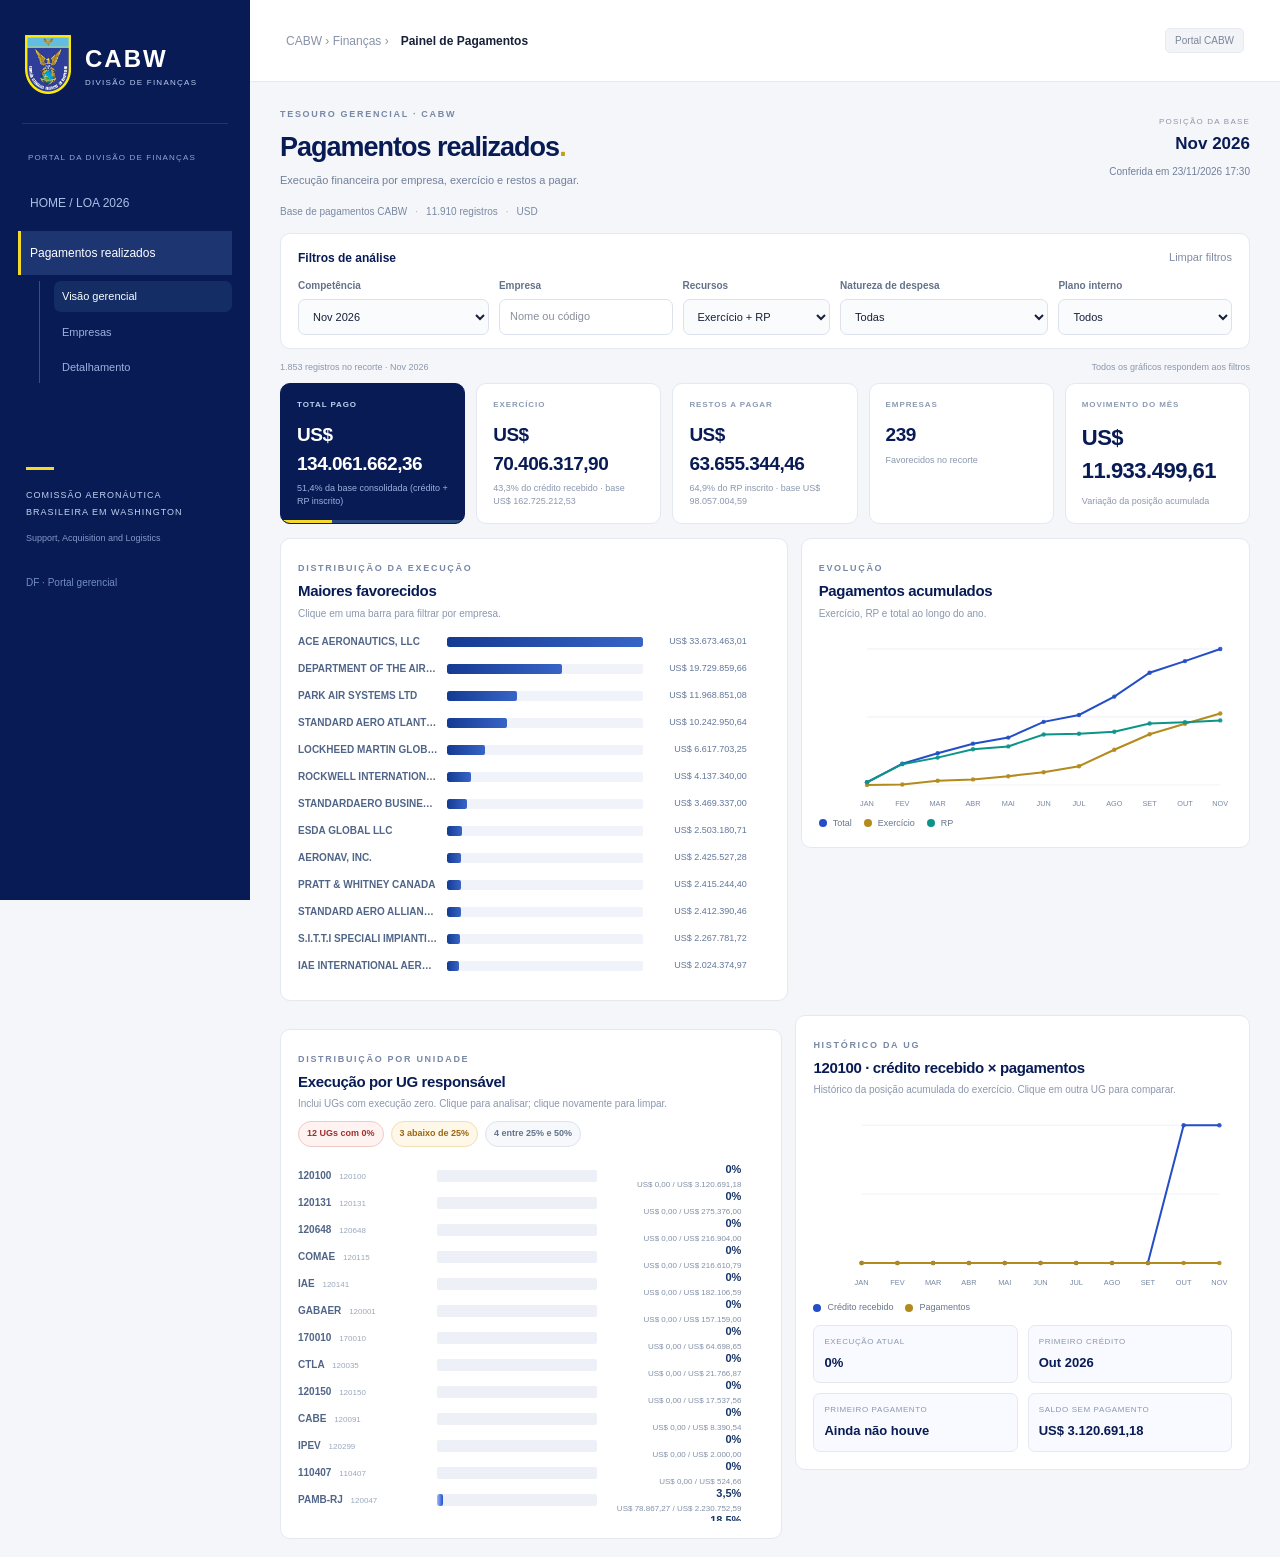
==== index.html @ f162f73b "CABW: registrar conferência do painel de pagamentos" ====
<!doctype html>
<html lang="pt-BR">
<head>
  <meta charset="utf-8"/>
  <meta name="viewport" content="width=device-width,initial-scale=1"/>
  <meta name="color-scheme" content="light"/>
  <title>CABW | Painel de Pagamentos</title>
  <link rel="stylesheet" href="./loa-2026/style.css"/>
  <link rel="stylesheet" href="./painel.css"/>
</head>
<body>
<div class="app-shell">
  <aside class="sidebar" aria-label="Navegação principal">
    <div class="identity"><img src="./loa-2026/cabw.webp" alt="Brasão da CABW"/><div>CABW<span>DIVISÃO DE FINANÇAS</span></div></div>
    <div class="side-line"></div>
    <span class="nav-label">PORTAL DA DIVISÃO DE FINANÇAS</span>
    <a class="nav" href="./loa-2026/"><span>HOME / LOA 2026</span></a>
    <a class="nav active" aria-current="page" href="./"><span>Pagamentos realizados</span></a>
    <div class="subnav">
      <button class="selected" data-tab="overview">Visão gerencial</button>
      <button data-tab="vendors">Empresas</button>
      <button data-tab="details">Detalhamento</button>
    </div>
    <div class="sidebar-bottom">
      <div class="gold-line"></div>
      <p>COMISSÃO AERONÁUTICA<br/>BRASILEIRA EM WASHINGTON</p>
      <span>Support, Acquisition and Logistics</span>
      <small>DF · Portal gerencial</small>
    </div>
  </aside>

  <div class="content">
    <header class="topbar">
      <div><span class="breadcrumb">CABW › Finanças ›</span><strong>Painel de Pagamentos</strong></div>
      <div class="top-actions"><span class="private-badge">Portal CABW</span></div>
    </header>

    <main>
      <div class="page-heading">
        <div>
          <div class="eyebrow">TESOURO GERENCIAL · CABW</div>
          <h1>Pagamentos realizados<span>.</span></h1>
          <p>Execução financeira por empresa, exercício e restos a pagar.</p>
        </div>
        <div class="date-block">
          <span>POSIÇÃO DA BASE</span>
          <strong id="position-month">—</strong>
          <small id="updated-at">Conferida em 23/11/2026 17:30</small>
        </div>
      </div>

      <div class="source-line">
        <span>Base de pagamentos CABW</span><span class="dot">·</span>
        <span id="record-count">— registros</span><span class="dot">·</span><span>USD</span>
      </div>

      <section class="filter-panel">
        <div class="section-top"><span>Filtros de análise</span><button class="text-button" id="clear-filters">Limpar filtros</button></div>
        <div class="filter-grid">
          <label>Competência<select id="month" aria-label="Mês de referência"></select></label>
          <label>Empresa<input id="vendor-search" type="search" placeholder="Nome ou código"/></label>
          <label>Recursos<select id="resource-type"><option value="">Exercício + RP</option><option value="exercicio">Exercício</option><option value="rap">Restos a pagar</option></select></label>
          <label>Natureza de despesa<select id="nd-filter"><option value="">Todas</option></select></label>
          <label>Plano interno<select id="pi-filter"><option value="">Todos</option></select></label>
        </div>
      </section>

      <div class="scope-line"><span id="scope-summary">—</span><span>Todos os gráficos respondem aos filtros</span></div>

      <section id="overview-view">
        <div class="kpi-grid">
          <article class="kpi featured"><div><span>TOTAL PAGO</span></div><strong id="kpi-total">—</strong><p>Exercício + restos a pagar</p><div class="featured-line"></div></article>
          <article class="kpi"><div><span>EXERCÍCIO</span></div><strong id="kpi-exercicio">—</strong><p>Crédito do exercício corrente</p></article>
          <article class="kpi"><div><span>RESTOS A PAGAR</span></div><strong id="kpi-rp">—</strong><p>Obrigações de exercícios anteriores</p></article>
          <article class="kpi"><div><span>EMPRESAS</span></div><strong id="kpi-vendors">—</strong><p>Favorecidos no recorte</p></article>
          <article class="kpi rate"><div><span>MOVIMENTO DO MÊS</span></div><strong id="kpi-movement">—</strong><p>Variação da posição acumulada</p></article>
        </div>

        <div class="chart-grid">
          <section class="panel breakdown">
            <div class="panel-heading"><div><span class="eyebrow">DISTRIBUIÇÃO DA EXECUÇÃO</span><h2>Maiores favorecidos</h2><p>Clique em uma barra para filtrar por empresa.</p></div></div>
            <div class="bars distribution-bars" id="vendor-bars"></div>
          </section>
          <section class="panel">
            <div class="panel-heading"><div><span class="eyebrow">EVOLUÇÃO</span><h2>Pagamentos acumulados</h2><p>Exercício, RP e total ao longo do ano.</p></div></div>
            <div id="trend-chart"></div>
          </section>
        </div>

        <div class="chart-grid ug-analysis-grid">
          <section class="panel ug-panel">
            <div class="panel-heading"><div><span class="eyebrow">DISTRIBUIÇÃO POR UNIDADE</span><h2>Execução por UG responsável</h2><p>Inclui UGs com execução zero. Clique para analisar; clique novamente para limpar.</p></div></div>
            <div class="ug-attention" id="ug-attention"></div>
            <div class="bars distribution-bars ug-bars" id="ug-bars"></div>
          </section>
          <section class="panel ug-history-panel">
            <div class="panel-heading"><div><span class="eyebrow">HISTÓRICO DA UG</span><h2 id="ug-history-title">Crédito recebido × pagamentos</h2><p id="ug-history-subtitle">Selecione uma UG para acompanhar desde quando o recurso foi recebido.</p></div></div>
            <div id="ug-history-chart"></div>
            <div class="ug-history-summary" id="ug-history-summary"></div>
          </section>
        </div>
      </section>

      <section id="vendors-view" hidden>
        <section class="panel">
          <div class="panel-heading"><div><span class="eyebrow">ANÁLISE POR FAVORECIDO</span><h2>Consulta por empresa</h2><p>Selecione qualquer empresa para acompanhar movimento mensal e saldo acumulado.</p></div></div>
          <div class="filter-bottom">
            <label class="inline-label">Empresa<select id="vendor-select"><option value="">Selecione uma empresa</option></select></label>
          </div>
          <div class="kpi-grid" id="vendor-kpis"></div>
          <div class="chart-grid">
            <section class="panel"><div class="panel-heading"><div><span class="eyebrow">MOVIMENTO</span><h2>Movimento mensal</h2></div></div><div id="vendor-monthly-chart"></div></section>
            <section class="panel"><div class="panel-heading"><div><span class="eyebrow">SALDO</span><h2>Saldo acumulado</h2></div></div><div id="vendor-balance-chart"></div></section>
          </div>
          <div class="table-scroll"><table><thead><tr><th>Mês</th><th>Movimento mensal</th><th>Saldo acumulado</th></tr></thead><tbody id="vendor-history"></tbody></table></div>
        </section>
      </section>

      <section id="details-view" hidden>
        <section class="panel">
          <div class="panel-heading"><div><span class="eyebrow">DETALHAMENTO</span><h2>Registros do recorte</h2><p>Pagamentos filtrados por competência, empresa, tipo de recurso, ND e PI.</p></div></div>
          <div class="table-scroll"><table><thead><tr><th>Empenho</th><th>Empresa</th><th>ND</th><th>PI</th><th>Tipo</th><th>Valor</th></tr></thead><tbody id="details-body"></tbody></table></div>
        </section>
      </section>
    </main>
  </div>
</div>

<script id="dataset" type="application/json">{"months":["JAN/2026","FEV/2026","MAR/2026","ABR/2026","MAI/2026","JUN/2026","JUL/2026","AGO/2026","SET/2026","OUT/2026","NOV/2026"],"rows":[["SET/2026","120090000012022NE000041","EXW00ZPW1","AVIALL SERVICES INC","2048","MANUTENCAO E SUPRIMENTO DE MATERIAL AERONAUTICO","120068","PARQUE DE MATERIAL AERONAUTICO DE SAO PAULO","339030","MATERIAL DE CONSUMO","FMSA20F5M01","LOGISTICA DE AERONAVE F-5",80964.44,"rap"],["SET/2026","120090000012022NE000460","EXW022819","AVIALL SERVICES INC.","2048","MANUTENCAO E SUPRIMENTO DE MATERIAL AERONAUTICO","120068","PARQUE DE MATERIAL AERONAUTICO DE SAO PAULO","339030","MATERIAL DE CONSUMO","FMSA20F5M01","LOGISTICA DE AERONAVE F-5",753836.25,"rap"],["SET/2026","120090000012022NE000513","EXW022819","AVIALL SERVICES INC.","2048","MANUTENCAO E SUPRIMENTO DE MATERIAL AERONAUTICO","120068","PARQUE DE MATERIAL AERONAUTICO DE SAO PAULO","339030","MATERIAL DE CONSUMO","FMSA20F5M01","LOGISTICA DE AERONAVE F-5",150767.25,"rap"],["SET/2026","120090000012022NE001109","EXW022819","AVIALL SERVICES INC.","2048","MANUTENCAO E SUPRIMENTO DE MATERIAL AERONAUTICO","120068","PARQUE DE MATERIAL AERONAUTICO DE SAO PAULO","339030","MATERIAL DE CONSUMO","FMSA20F5M01","LOGISTICA DE AERONAVE F-5",150767.25,"rap"],["SET/2026","120090000012022NE001132","EXW022819","AVIALL SERVICES INC.","2048","MANUTENCAO E SUPRIMENTO DE MATERIAL AERONAUTICO","120068","PARQUE DE MATERIAL AERONAUTICO DE SAO PAULO","339030","MATERIAL DE CONSUMO","FMSA20F5M01","LOGISTICA DE AERONAVE F-5",22149.34,"rap"],["SET/2026","120090000012022NE001581","EXW022819","AVIALL SERVICES INC.","2048","MANUTENCAO E SUPRIMENTO DE MATERIAL AERONAUTICO","120068","PARQUE DE MATERIAL AERONAUTICO DE SAO PAULO","339030","MATERIAL DE CONSUMO","FMSA20F5M01","LOGISTICA DE AERONAVE F-5",18079.56,"rap"],["SET/2026","120090000012022NE003685","EXW022819","AVIALL SERVICES INC.","2048","MANUTENCAO E SUPRIMENTO DE MATERIAL AERONAUTICO","120068","PARQUE DE MATERIAL AERONAUTICO DE SAO PAULO","339030","MATERIAL DE CONSUMO","FMSA20F5M01","LOGISTICA DE AERONAVE F-5",112.07,"rap"],["SET/2026","120090000012022NE003690","EXW022819","AVIALL SERVICES INC.","2048","MANUTENCAO E SUPRIMENTO DE MATERIAL AERONAUTICO","120068","PARQUE DE MATERIAL AERONAUTICO DE SAO PAULO","339030","MATERIAL DE CONSUMO","FMSA20F5M01","LOGISTICA DE AERONAVE F-5",1317.3,"rap"],["SET/2026","120090000012022NE003701","EXW022819","AVIALL SERVICES INC.","2048","MANUTENCAO E SUPRIMENTO DE MATERIAL AERONAUTICO","120068","PARQUE DE MATERIAL AERONAUTICO DE SAO PAULO","339030","MATERIAL DE CONSUMO","FMSA20F5M01","LOGISTICA DE AERONAVE F-5",2847.27,"rap"],["SET/2026","120090000012023NE000529","EXW022819","AVIALL SERVICES INC.","2048","MANUTENCAO E SUPRIMENTO DE MATERIAL AERONAUTICO","120068","PARQUE DE MATERIAL AERONAUTICO DE SAO PAULO","339030","MATERIAL DE CONSUMO","FMSA20F5M01","LOGISTICA DE AERONAVE F-5",1247,"rap"],["ABR/2026","120090000012023NE000653","EXW00AM53","IAE INTERNATIONAL AERO ENGINES","20XV","OPERACAO DO SISTEMA DE CONTROLE DO ESPACO AEREO BRASILEIRO -","120049","PARQUE DE MATERIAL AERONAUTICO DO GALEAO","339030","MATERIAL DE CONSUMO","FMSA2039001","LOGISTICA DA AERONAVE KC-390",117957.22,"rap"],["MAI/2026","120090000012023NE000653","EXW00AM53","IAE INTERNATIONAL AERO ENGINES","20XV","OPERACAO DO SISTEMA DE CONTROLE DO ESPACO AEREO BRASILEIRO -","120049","PARQUE DE MATERIAL AERONAUTICO DO GALEAO","339030","MATERIAL DE CONSUMO","FMSA2039001","LOGISTICA DA AERONAVE KC-390",117957.22,"rap"],["JUN/2026","120090000012023NE000653","EXW00AM53","IAE INTERNATIONAL AERO ENGINES","20XV","OPERACAO DO SISTEMA DE CONTROLE DO ESPACO AEREO BRASILEIRO -","120049","PARQUE DE MATERIAL AERONAUTICO DO GALEAO","339030","MATERIAL DE CONSUMO","FMSA2039001","LOGISTICA DA AERONAVE KC-390",117957.22,"rap"],["JUL/2026","120090000012023NE000653","EXW00AM53","IAE INTERNATIONAL AERO ENGINES","20XV","OPERACAO DO SISTEMA DE CONTROLE DO ESPACO AEREO BRASILEIRO -","120049","PARQUE DE MATERIAL AERONAUTICO DO GALEAO","339030","MATERIAL DE CONSUMO","FMSA2039001","LOGISTICA DA AERONAVE KC-390",117957.22,"rap"],["AGO/2026","120090000012023NE000653","EXW00AM53","IAE INTERNATIONAL AERO ENGINES","20XV","OPERACAO DO SISTEMA DE CONTROLE DO ESPACO AEREO BRASILEIRO -","120049","PARQUE DE MATERIAL AERONAUTICO DO GALEAO","339030","MATERIAL DE CONSUMO","FMSA2039001","LOGISTICA DA AERONAVE KC-390",117957.22,"rap"],["SET/2026","120090000012023NE000653","EXW00AM53","IAE INTERNATIONAL AERO ENGINES","20XV","OPERACAO DO SISTEMA DE CONTROLE DO ESPACO AEREO BRASILEIRO -","120049","PARQUE DE MATERIAL AERONAUTICO DO GALEAO","339030","MATERIAL DE CONSUMO","FMSA2039001","LOGISTICA DA AERONAVE KC-390",117957.22,"rap"],["ABR/2026","120090000012023NE000654","EXW00AM53","IAE INTERNATIONAL AERO ENGINES","20XV","OPERACAO DO SISTEMA DE CONTROLE DO ESPACO AEREO BRASILEIRO -","120049","PARQUE DE MATERIAL AERONAUTICO DO GALEAO","339030","MATERIAL DE CONSUMO","FMSA2039001","LOGISTICA DA AERONAVE KC-390",200000,"rap"],["MAI/2026","120090000012023NE000654","EXW00AM53","IAE INTERNATIONAL AERO ENGINES","20XV","OPERACAO DO SISTEMA DE CONTROLE DO ESPACO AEREO BRASILEIRO -","120049","PARQUE DE MATERIAL AERONAUTICO DO GALEAO","339030","MATERIAL DE CONSUMO","FMSA2039001","LOGISTICA DA AERONAVE KC-390",200000,"rap"],["JUN/2026","120090000012023NE000654","EXW00AM53","IAE INTERNATIONAL AERO ENGINES","20XV","OPERACAO DO SISTEMA DE CONTROLE DO ESPACO AEREO BRASILEIRO -","120049","PARQUE DE MATERIAL AERONAUTICO DO GALEAO","339030","MATERIAL DE CONSUMO","FMSA2039001","LOGISTICA DA AERONAVE KC-390",200000,"rap"],["JUL/2026","120090000012023NE000654","EXW00AM53","IAE INTERNATIONAL AERO ENGINES","20XV","OPERACAO DO SISTEMA DE CONTROLE DO ESPACO AEREO BRASILEIRO -","120049","PARQUE DE MATERIAL AERONAUTICO DO GALEAO","339030","MATERIAL DE CONSUMO","FMSA2039001","LOGISTICA DA AERONAVE KC-390",200000,"rap"],["AGO/2026","120090000012023NE000654","EXW00AM53","IAE INTERNATIONAL AERO ENGINES","20XV","OPERACAO DO SISTEMA DE CONTROLE DO ESPACO AEREO BRASILEIRO -","120049","PARQUE DE MATERIAL AERONAUTICO DO GALEAO","339030","MATERIAL DE CONSUMO","FMSA2039001","LOGISTICA DA AERONAVE KC-390",200000,"rap"],["SET/2026","120090000012023NE000654","EXW00AM53","IAE INTERNATIONAL AERO ENGINES","20XV","OPERACAO DO SISTEMA DE CONTROLE DO ESPACO AEREO BRASILEIRO -","120049","PARQUE DE MATERIAL AERONAUTICO DO GALEAO","339030","MATERIAL DE CONSUMO","FMSA2039001","LOGISTICA DA AERONAVE KC-390",200000,"rap"],["SET/2026","120090000012023NE001052","EXW022819","AVIALL SERVICES INC.","2048","MANUTENCAO E SUPRIMENTO DE MATERIAL AERONAUTICO","120068","PARQUE DE MATERIAL AERONAUTICO DE SAO PAULO","339030","MATERIAL DE CONSUMO","FMSA20F5M01","LOGISTICA DE AERONAVE F-5",5714.94,"rap"],["SET/2026","120090000012023NE001120","EXW022819","AVIALL SERVICES INC.","2048","MANUTENCAO E SUPRIMENTO DE MATERIAL AERONAUTICO","120068","PARQUE DE MATERIAL AERONAUTICO DE SAO PAULO","339030","MATERIAL DE CONSUMO","FMSA20F5M01","LOGISTICA DE AERONAVE F-5",157397.75,"rap"],["ABR/2026","120090000012024NE000349","EXW06WZB6","LOCKHEED MARTIN GLOBAL, INC.DBA LMGI","20XV","OPERACAO DO SISTEMA DE CONTROLE DO ESPACO AEREO BRASILEIRO -","120068","PARQUE DE MATERIAL AERONAUTICO DE SAO PAULO","339030","MATERIAL DE CONSUMO","FMSA20H6001","LOGISTICA DA ANV H-60",618.26,"rap"],["MAI/2026","120090000012024NE000349","EXW06WZB6","LOCKHEED MARTIN GLOBAL, INC.DBA LMGI","20XV","OPERACAO DO SISTEMA DE CONTROLE DO ESPACO AEREO BRASILEIRO -","120068","PARQUE DE MATERIAL AERONAUTICO DE SAO PAULO","339030","MATERIAL DE CONSUMO","FMSA20H6001","LOGISTICA DA ANV H-60",618.26,"rap"],["JUN/2026","120090000012024NE000349","EXW06WZB6","LOCKHEED MARTIN GLOBAL, INC.DBA LMGI","20XV","OPERACAO DO SISTEMA DE CONTROLE DO ESPACO AEREO BRASILEIRO -","120068","PARQUE DE MATERIAL AERONAUTICO DE SAO PAULO","339030","MATERIAL DE CONSUMO","FMSA20H6001","LOGISTICA DA ANV H-60",618.26,"rap"],["JUL/2026","120090000012024NE000349","EXW06WZB6","LOCKHEED MARTIN GLOBAL, INC.DBA LMGI","20XV","OPERACAO DO SISTEMA DE CONTROLE DO ESPACO AEREO BRASILEIRO -","120068","PARQUE DE MATERIAL AERONAUTICO DE SAO PAULO","339030","MATERIAL DE CONSUMO","FMSA20H6001","LOGISTICA DA ANV H-60",618.26,"rap"],["AGO/2026","120090000012024NE000349","EXW06WZB6","LOCKHEED MARTIN GLOBAL, INC.DBA LMGI","20XV","OPERACAO DO SISTEMA DE CONTROLE DO ESPACO AEREO BRASILEIRO -","120068","PARQUE DE MATERIAL AERONAUTICO DE SAO PAULO","339030","MATERIAL DE CONSUMO","FMSA20H6001","LOGISTICA DA ANV H-60",618.26,"rap"],["SET/2026","120090000012024NE000349","EXW06WZB6","LOCKHEED MARTIN GLOBAL, INC.DBA LMGI","20XV","OPERACAO DO SISTEMA DE CONTROLE DO ESPACO AEREO BRASILEIRO -","120068","PARQUE DE MATERIAL AERONAUTICO DE SAO PAULO","339030","MATERIAL DE CONSUMO","FMSA20H6001","LOGISTICA DA ANV H-60",618.26,"rap"],["SET/2026","120090000012024NE000368","EXW022819","AVIALL SERVICES INC.","2048","MANUTENCAO E SUPRIMENTO DE MATERIAL AERONAUTICO","120068","PARQUE DE MATERIAL AERONAUTICO DE SAO PAULO","339030","MATERIAL DE CONSUMO","FMSA20F5M01","LOGISTICA DE AERONAVE F-5",301531.56,"rap"],["MAR/2026","120090000012024NE000375","EXW00BGE3","MDS AERO SUPPORT CORPORATION","2048","MANUTENCAO E SUPRIMENTO DE MATERIAL AERONAUTICO","120068","PARQUE DE MATERIAL AERONAUTICO DE SAO PAULO","339039","OUTROS SERVICOS DE TERCEIROS - PESSOA JURIDICA","FMSA20F3901","LOGISTICA DA AERONAVE F-39",12400,"rap"],["ABR/2026","120090000012024NE000375","EXW00BGE3","MDS AERO SUPPORT CORPORATION","2048","MANUTENCAO E SUPRIMENTO DE MATERIAL AERONAUTICO","120068","PARQUE DE MATERIAL AERONAUTICO DE SAO PAULO","339039","OUTROS SERVICOS DE TERCEIROS - PESSOA JURIDICA","FMSA20F3901","LOGISTICA DA AERONAVE F-39",12400,"rap"],["MAI/2026","120090000012024NE000375","EXW00BGE3","MDS AERO SUPPORT CORPORATION","2048","MANUTENCAO E SUPRIMENTO DE MATERIAL AERONAUTICO","120068","PARQUE DE MATERIAL AERONAUTICO DE SAO PAULO","339039","OUTROS SERVICOS DE TERCEIROS - PESSOA JURIDICA","FMSA20F3901","LOGISTICA DA AERONAVE F-39",12400,"rap"],["JUN/2026","120090000012024NE000375","EXW00BGE3","MDS AERO SUPPORT CORPORATION","2048","MANUTENCAO E SUPRIMENTO DE MATERIAL AERONAUTICO","120068","PARQUE DE MATERIAL AERONAUTICO DE SAO PAULO","339039","OUTROS SERVICOS DE TERCEIROS - PESSOA JURIDICA","FMSA20F3901","LOGISTICA DA AERONAVE F-39",12400,"rap"],["JUL/2026","120090000012024NE000375","EXW00BGE3","MDS AERO SUPPORT CORPORATION","2048","MANUTENCAO E SUPRIMENTO DE MATERIAL AERONAUTICO","120068","PARQUE DE MATERIAL AERONAUTICO DE SAO PAULO","339039","OUTROS SERVICOS DE TERCEIROS - PESSOA JURIDICA","FMSA20F3901","LOGISTICA DA AERONAVE F-39",12400,"rap"],["AGO/2026","120090000012024NE000375","EXW00BGE3","MDS AERO SUPPORT CORPORATION","2048","MANUTENCAO E SUPRIMENTO DE MATERIAL AERONAUTICO","120068","PARQUE DE MATERIAL AERONAUTICO DE SAO PAULO","339039","OUTROS SERVICOS DE TERCEIROS - PESSOA JURIDICA","FMSA20F3901","LOGISTICA DA AERONAVE F-39",12400,"rap"],["SET/2026","120090000012024NE000375","EXW00BGE3","MDS AERO SUPPORT CORPORATION","2048","MANUTENCAO E SUPRIMENTO DE MATERIAL AERONAUTICO","120068","PARQUE DE MATERIAL AERONAUTICO DE SAO PAULO","339039","OUTROS SERVICOS DE TERCEIROS - PESSOA JURIDICA","FMSA20F3901","LOGISTICA DA AERONAVE F-39",12400,"rap"],["MAR/2026","120090000012024NE000480","EXW0A012G","VAISALA OYJ","20XV","OPERACAO DO SISTEMA DE CONTROLE DO ESPACO AEREO BRASILEIRO -","120048","PARQUE DE MAT. DE ELETRONICA DA AERONAUTICA","339030","MATERIAL DE CONSUMO","SCEA04LOG05","ATIV.SUPORTE LOG DO SISCEAB",168400,"rap"],["ABR/2026","120090000012024NE000480","EXW0A012G","VAISALA OYJ","20XV","OPERACAO DO SISTEMA DE CONTROLE DO ESPACO AEREO BRASILEIRO -","120048","PARQUE DE MAT. DE ELETRONICA DA AERONAUTICA","339030","MATERIAL DE CONSUMO","SCEA04LOG05","ATIV.SUPORTE LOG DO SISCEAB",168400,"rap"],["MAI/2026","120090000012024NE000480","EXW0A012G","VAISALA OYJ","20XV","OPERACAO DO SISTEMA DE CONTROLE DO ESPACO AEREO BRASILEIRO -","120048","PARQUE DE MAT. DE ELETRONICA DA AERONAUTICA","339030","MATERIAL DE CONSUMO","SCEA04LOG05","ATIV.SUPORTE LOG DO SISCEAB",168400,"rap"],["JUN/2026","120090000012024NE000480","EXW0A012G","VAISALA OYJ","20XV","OPERACAO DO SISTEMA DE CONTROLE DO ESPACO AEREO BRASILEIRO -","120048","PARQUE DE MAT. DE ELETRONICA DA AERONAUTICA","339030","MATERIAL DE CONSUMO","SCEA04LOG05","ATIV.SUPORTE LOG DO SISCEAB",168400,"rap"],["JUL/2026","120090000012024NE000480","EXW0A012G","VAISALA OYJ","20XV","OPERACAO DO SISTEMA DE CONTROLE DO ESPACO AEREO BRASILEIRO -","120048","PARQUE DE MAT. DE ELETRONICA DA AERONAUTICA","339030","MATERIAL DE CONSUMO","SCEA04LOG05","ATIV.SUPORTE LOG DO SISCEAB",168400,"rap"],["AGO/2026","120090000012024NE000480","EXW0A012G","VAISALA OYJ","20XV","OPERACAO DO SISTEMA DE CONTROLE DO ESPACO AEREO BRASILEIRO -","120048","PARQUE DE MAT. DE ELETRONICA DA AERONAUTICA","339030","MATERIAL DE CONSUMO","SCEA04LOG05","ATIV.SUPORTE LOG DO SISCEAB",168400,"rap"],["SET/2026","120090000012024NE000480","EXW0A012G","VAISALA OYJ","20XV","OPERACAO DO SISTEMA DE CONTROLE DO ESPACO AEREO BRASILEIRO -","120048","PARQUE DE MAT. DE ELETRONICA DA AERONAUTICA","339030","MATERIAL DE CONSUMO","SCEA04LOG05","ATIV.SUPORTE LOG DO SISCEAB",168400,"rap"],["MAR/2026","120090000012024NE000508","EXW0QD021","RED SUN AVIATION PTE LTD","2048","MANUTENCAO E SUPRIMENTO DE MATERIAL AERONAUTICO","120049","PARQUE DE MATERIAL AERONAUTICO DO GALEAO","339030","MATERIAL DE CONSUMO","FMSA2039001","LOGISTICA DA AERONAVE KC-390",70110,"rap"],["ABR/2026","120090000012024NE000508","EXW0QD021","RED SUN AVIATION PTE LTD","2048","MANUTENCAO E SUPRIMENTO DE MATERIAL AERONAUTICO","120049","PARQUE DE MATERIAL AERONAUTICO DO GALEAO","339030","MATERIAL DE CONSUMO","FMSA2039001","LOGISTICA DA AERONAVE KC-390",70110,"rap"],["MAI/2026","120090000012024NE000508","EXW0QD021","RED SUN AVIATION PTE LTD","2048","MANUTENCAO E SUPRIMENTO DE MATERIAL AERONAUTICO","120049","PARQUE DE MATERIAL AERONAUTICO DO GALEAO","339030","MATERIAL DE CONSUMO","FMSA2039001","LOGISTICA DA AERONAVE KC-390",70110,"rap"],["JUN/2026","120090000012024NE000508","EXW0QD021","RED SUN AVIATION PTE LTD","2048","MANUTENCAO E SUPRIMENTO DE MATERIAL AERONAUTICO","120049","PARQUE DE MATERIAL AERONAUTICO DO GALEAO","339030","MATERIAL DE CONSUMO","FMSA2039001","LOGISTICA DA AERONAVE KC-390",70110,"rap"],["JUL/2026","120090000012024NE000508","EXW0QD021","RED SUN AVIATION PTE LTD","2048","MANUTENCAO E SUPRIMENTO DE MATERIAL AERONAUTICO","120049","PARQUE DE MATERIAL AERONAUTICO DO GALEAO","339030","MATERIAL DE CONSUMO","FMSA2039001","LOGISTICA DA AERONAVE KC-390",70110,"rap"],["AGO/2026","120090000012024NE000508","EXW0QD021","RED SUN AVIATION PTE LTD","2048","MANUTENCAO E SUPRIMENTO DE MATERIAL AERONAUTICO","120049","PARQUE DE MATERIAL AERONAUTICO DO GALEAO","339030","MATERIAL DE CONSUMO","FMSA2039001","LOGISTICA DA AERONAVE KC-390",70110,"rap"],["SET/2026","120090000012024NE000508","EXW0QD021","RED SUN AVIATION PTE LTD","2048","MANUTENCAO E SUPRIMENTO DE MATERIAL AERONAUTICO","120049","PARQUE DE MATERIAL AERONAUTICO DO GALEAO","339030","MATERIAL DE CONSUMO","FMSA2039001","LOGISTICA DA AERONAVE KC-390",70110,"rap"],["MAR/2026","120090000012024NE000914","EXW00S7P0","WESCO MFG INC","2048","MANUTENCAO E SUPRIMENTO DE MATERIAL AERONAUTICO","120026","PARQUE MATERIAL AERONAUTICO DE LAGOA SANTA","339039","OUTROS SERVICOS DE TERCEIROS - PESSOA JURIDICA","FMSA20C9501","LOGISTICA DE AERONAVE C/P-95",10950,"rap"],["ABR/2026","120090000012024NE000914","EXW00S7P0","WESCO MFG INC","2048","MANUTENCAO E SUPRIMENTO DE MATERIAL AERONAUTICO","120026","PARQUE MATERIAL AERONAUTICO DE LAGOA SANTA","339039","OUTROS SERVICOS DE TERCEIROS - PESSOA JURIDICA","FMSA20C9501","LOGISTICA DE AERONAVE C/P-95",10950,"rap"],["MAI/2026","120090000012024NE000914","EXW00S7P0","WESCO MFG INC","2048","MANUTENCAO E SUPRIMENTO DE MATERIAL AERONAUTICO","120026","PARQUE MATERIAL AERONAUTICO DE LAGOA SANTA","339039","OUTROS SERVICOS DE TERCEIROS - PESSOA JURIDICA","FMSA20C9501","LOGISTICA DE AERONAVE C/P-95",10950,"rap"],["JUN/2026","120090000012024NE000914","EXW00S7P0","WESCO MFG INC","2048","MANUTENCAO E SUPRIMENTO DE MATERIAL AERONAUTICO","120026","PARQUE MATERIAL AERONAUTICO DE LAGOA SANTA","339039","OUTROS SERVICOS DE TERCEIROS - PESSOA JURIDICA","FMSA20C9501","LOGISTICA DE AERONAVE C/P-95",23250,"rap"],["JUL/2026","120090000012024NE000914","EXW00S7P0","WESCO MFG INC","2048","MANUTENCAO E SUPRIMENTO DE MATERIAL AERONAUTICO","120026","PARQUE MATERIAL AERONAUTICO DE LAGOA SANTA","339039","OUTROS SERVICOS DE TERCEIROS - PESSOA JURIDICA","FMSA20C9501","LOGISTICA DE AERONAVE C/P-95",23250,"rap"],["AGO/2026","120090000012024NE000914","EXW00S7P0","WESCO MFG INC","2048","MANUTENCAO E SUPRIMENTO DE MATERIAL AERONAUTICO","120026","PARQUE MATERIAL AERONAUTICO DE LAGOA SANTA","339039","OUTROS SERVICOS DE TERCEIROS - PESSOA JURIDICA","FMSA20C9501","LOGISTICA DE AERONAVE C/P-95",23250,"rap"],["SET/2026","120090000012024NE000914","EXW00S7P0","WESCO MFG INC","2048","MANUTENCAO E SUPRIMENTO DE MATERIAL AERONAUTICO","120026","PARQUE MATERIAL AERONAUTICO DE LAGOA SANTA","339039","OUTROS SERVICOS DE TERCEIROS - PESSOA JURIDICA","FMSA20C9501","LOGISTICA DE AERONAVE C/P-95",23250,"rap"],["FEV/2026","120090000012024NE000943","EXW08D4Q4","PORTHOS INTERNATIONAL, CORP.","2048","MANUTENCAO E SUPRIMENTO DE MATERIAL AERONAUTICO","120071","CENTRO LOGISTICO DA AERONAUTICA","339039","OUTROS SERVICOS DE TERCEIROS - PESSOA JURIDICA","SMSA20LOG01","LOGISTICA TRANSPORTE LOGISTICO",2098.02,"rap"],["MAR/2026","120090000012024NE000943","EXW08D4Q4","PORTHOS INTERNATIONAL, CORP.","2048","MANUTENCAO E SUPRIMENTO DE MATERIAL AERONAUTICO","120071","CENTRO LOGISTICO DA AERONAUTICA","339039","OUTROS SERVICOS DE TERCEIROS - PESSOA JURIDICA","SMSA20LOG01","LOGISTICA TRANSPORTE LOGISTICO",2098.02,"rap"],["ABR/2026","120090000012024NE000943","EXW08D4Q4","PORTHOS INTERNATIONAL, CORP.","2048","MANUTENCAO E SUPRIMENTO DE MATERIAL AERONAUTICO","120071","CENTRO LOGISTICO DA AERONAUTICA","339039","OUTROS SERVICOS DE TERCEIROS - PESSOA JURIDICA","SMSA20LOG01","LOGISTICA TRANSPORTE LOGISTICO",2098.02,"rap"],["MAI/2026","120090000012024NE000943","EXW08D4Q4","PORTHOS INTERNATIONAL, CORP.","2048","MANUTENCAO E SUPRIMENTO DE MATERIAL AERONAUTICO","120071","CENTRO LOGISTICO DA AERONAUTICA","339039","OUTROS SERVICOS DE TERCEIROS - PESSOA JURIDICA","SMSA20LOG01","LOGISTICA TRANSPORTE LOGISTICO",2098.02,"rap"],["JUN/2026","120090000012024NE000943","EXW08D4Q4","PORTHOS INTERNATIONAL, CORP.","2048","MANUTENCAO E SUPRIMENTO DE MATERIAL AERONAUTICO","120071","CENTRO LOGISTICO DA AERONAUTICA","339039","OUTROS SERVICOS DE TERCEIROS - PESSOA JURIDICA","SMSA20LOG01","LOGISTICA TRANSPORTE LOGISTICO",2098.02,"rap"],["JUL/2026","120090000012024NE000943","EXW08D4Q4","PORTHOS INTERNATIONAL, CORP.","2048","MANUTENCAO E SUPRIMENTO DE MATERIAL AERONAUTICO","120071","CENTRO LOGISTICO DA AERONAUTICA","339039","OUTROS SERVICOS DE TERCEIROS - PESSOA JURIDICA","SMSA20LOG01","LOGISTICA TRANSPORTE LOGISTICO",2098.02,"rap"],["AGO/2026","120090000012024NE000943","EXW08D4Q4","PORTHOS INTERNATIONAL, CORP.","2048","MANUTENCAO E SUPRIMENTO DE MATERIAL AERONAUTICO","120071","CENTRO LOGISTICO DA AERONAUTICA","339039","OUTROS SERVICOS DE TERCEIROS - PESSOA JURIDICA","SMSA20LOG01","LOGISTICA TRANSPORTE LOGISTICO",2098.02,"rap"],["SET/2026","120090000012024NE000943","EXW08D4Q4","PORTHOS INTERNATIONAL, CORP.","2048","MANUTENCAO E SUPRIMENTO DE MATERIAL AERONAUTICO","120071","CENTRO LOGISTICO DA AERONAUTICA","339039","OUTROS SERVICOS DE TERCEIROS - PESSOA JURIDICA","SMSA20LOG01","LOGISTICA TRANSPORTE LOGISTICO",2098.02,"rap"],["FEV/2026","120090000012024NE001028","EXW00ZTG3","DEFENSE TECHNOLOGY EQUIPMENT INC.","20IH","MODERNIZACAO E REVITALIZACAO DE AERONAVES E SISTEMAS EMBARCA","120026","PARQUE MATERIAL AERONAUTICO DE LAGOA SANTA","339030","MATERIAL DE CONSUMO","FAQM02T2701","MODERNIZACAO DO T-27",10454,"rap"],["MAR/2026","120090000012024NE001028","EXW00ZTG3","DEFENSE TECHNOLOGY EQUIPMENT INC.","20IH","MODERNIZACAO E REVITALIZACAO DE AERONAVES E SISTEMAS EMBARCA","120026","PARQUE MATERIAL AERONAUTICO DE LAGOA SANTA","339030","MATERIAL DE CONSUMO","FAQM02T2701","MODERNIZACAO DO T-27",10454,"rap"],["ABR/2026","120090000012024NE001028","EXW00ZTG3","DEFENSE TECHNOLOGY EQUIPMENT INC.","20IH","MODERNIZACAO E REVITALIZACAO DE AERONAVES E SISTEMAS EMBARCA","120026","PARQUE MATERIAL AERONAUTICO DE LAGOA SANTA","339030","MATERIAL DE CONSUMO","FAQM02T2701","MODERNIZACAO DO T-27",10454,"rap"],["MAI/2026","120090000012024NE001028","EXW00ZTG3","DEFENSE TECHNOLOGY EQUIPMENT INC.","20IH","MODERNIZACAO E REVITALIZACAO DE AERONAVES E SISTEMAS EMBARCA","120026","PARQUE MATERIAL AERONAUTICO DE LAGOA SANTA","339030","MATERIAL DE CONSUMO","FAQM02T2701","MODERNIZACAO DO T-27",10454,"rap"],["JUN/2026","120090000012024NE001028","EXW00ZTG3","DEFENSE TECHNOLOGY EQUIPMENT INC.","20IH","MODERNIZACAO E REVITALIZACAO DE AERONAVES E SISTEMAS EMBARCA","120026","PARQUE MATERIAL AERONAUTICO DE LAGOA SANTA","339030","MATERIAL DE CONSUMO","FAQM02T2701","MODERNIZACAO DO T-27",10454,"rap"],["JUL/2026","120090000012024NE001028","EXW00ZTG3","DEFENSE TECHNOLOGY EQUIPMENT INC.","20IH","MODERNIZACAO E REVITALIZACAO DE AERONAVES E SISTEMAS EMBARCA","120026","PARQUE MATERIAL AERONAUTICO DE LAGOA SANTA","339030","MATERIAL DE CONSUMO","FAQM02T2701","MODERNIZACAO DO T-27",10454,"rap"],["AGO/2026","120090000012024NE001028","EXW00ZTG3","DEFENSE TECHNOLOGY EQUIPMENT INC.","20IH","MODERNIZACAO E REVITALIZACAO DE AERONAVES E SISTEMAS EMBARCA","120026","PARQUE MATERIAL AERONAUTICO DE LAGOA SANTA","339030","MATERIAL DE CONSUMO","FAQM02T2701","MODERNIZACAO DO T-27",10454,"rap"],["SET/2026","120090000012024NE001028","EXW00ZTG3","DEFENSE TECHNOLOGY EQUIPMENT INC.","20IH","MODERNIZACAO E REVITALIZACAO DE AERONAVES E SISTEMAS EMBARCA","120026","PARQUE MATERIAL AERONAUTICO DE LAGOA SANTA","339030","MATERIAL DE CONSUMO","FAQM02T2701","MODERNIZACAO DO T-27",10454,"rap"],["FEV/2026","120090000012024NE001283","EXW00ZTG3","DEFENSE TECHNOLOGY EQUIPMENT INC.","20XV","OPERACAO DO SISTEMA DE CONTROLE DO ESPACO AEREO BRASILEIRO -","120049","PARQUE DE MATERIAL AERONAUTICO DO GALEAO","339030","MATERIAL DE CONSUMO","FMSA20P3M01","LOGISTICA AERONAVE P-3",4256,"rap"],["MAR/2026","120090000012024NE001283","EXW00ZTG3","DEFENSE TECHNOLOGY EQUIPMENT INC.","20XV","OPERACAO DO SISTEMA DE CONTROLE DO ESPACO AEREO BRASILEIRO -","120049","PARQUE DE MATERIAL AERONAUTICO DO GALEAO","339030","MATERIAL DE CONSUMO","FMSA20P3M01","LOGISTICA AERONAVE P-3",4256,"rap"],["ABR/2026","120090000012024NE001283","EXW00ZTG3","DEFENSE TECHNOLOGY EQUIPMENT INC.","20XV","OPERACAO DO SISTEMA DE CONTROLE DO ESPACO AEREO BRASILEIRO -","120049","PARQUE DE MATERIAL AERONAUTICO DO GALEAO","339030","MATERIAL DE CONSUMO","FMSA20P3M01","LOGISTICA AERONAVE P-3",4256,"rap"],["MAI/2026","120090000012024NE001283","EXW00ZTG3","DEFENSE TECHNOLOGY EQUIPMENT INC.","20XV","OPERACAO DO SISTEMA DE CONTROLE DO ESPACO AEREO BRASILEIRO -","120049","PARQUE DE MATERIAL AERONAUTICO DO GALEAO","339030","MATERIAL DE CONSUMO","FMSA20P3M01","LOGISTICA AERONAVE P-3",4256,"rap"],["JUN/2026","120090000012024NE001283","EXW00ZTG3","DEFENSE TECHNOLOGY EQUIPMENT INC.","20XV","OPERACAO DO SISTEMA DE CONTROLE DO ESPACO AEREO BRASILEIRO -","120049","PARQUE DE MATERIAL AERONAUTICO DO GALEAO","339030","MATERIAL DE CONSUMO","FMSA20P3M01","LOGISTICA AERONAVE P-3",4256,"rap"],["JUL/2026","120090000012024NE001283","EXW00ZTG3","DEFENSE TECHNOLOGY EQUIPMENT INC.","20XV","OPERACAO DO SISTEMA DE CONTROLE DO ESPACO AEREO BRASILEIRO -","120049","PARQUE DE MATERIAL AERONAUTICO DO GALEAO","339030","MATERIAL DE CONSUMO","FMSA20P3M01","LOGISTICA AERONAVE P-3",4256,"rap"],["AGO/2026","120090000012024NE001283","EXW00ZTG3","DEFENSE TECHNOLOGY EQUIPMENT INC.","20XV","OPERACAO DO SISTEMA DE CONTROLE DO ESPACO AEREO BRASILEIRO -","120049","PARQUE DE MATERIAL AERONAUTICO DO GALEAO","339030","MATERIAL DE CONSUMO","FMSA20P3M01","LOGISTICA AERONAVE P-3",4256,"rap"],["SET/2026","120090000012024NE001283","EXW00ZTG3","DEFENSE TECHNOLOGY EQUIPMENT INC.","20XV","OPERACAO DO SISTEMA DE CONTROLE DO ESPACO AEREO BRASILEIRO -","120049","PARQUE DE MATERIAL AERONAUTICO DO GALEAO","339030","MATERIAL DE CONSUMO","FMSA20P3M01","LOGISTICA AERONAVE P-3",4256,"rap"],["MAI/2026","120090000012024NE001333","EXW06WZB6","LOCKHEED MARTIN GLOBAL, INC.DBA LMGI","20X1","PARTICIPACAO BRASILEIRA EM OPERACOES DE PAZ E SEGURANCA INTE","120068","PARQUE DE MATERIAL AERONAUTICO DE SAO PAULO","339030","MATERIAL DE CONSUMO","D0000980000","ATIVIDADES DE OPERACOES DE PAZ.",15177.82,"rap"],["JUN/2026","120090000012024NE001333","EXW06WZB6","LOCKHEED MARTIN GLOBAL, INC.DBA LMGI","20X1","PARTICIPACAO BRASILEIRA EM OPERACOES DE PAZ E SEGURANCA INTE","120068","PARQUE DE MATERIAL AERONAUTICO DE SAO PAULO","339030","MATERIAL DE CONSUMO","D0000980000","ATIVIDADES DE OPERACOES DE PAZ.",15177.82,"rap"],["JUL/2026","120090000012024NE001333","EXW06WZB6","LOCKHEED MARTIN GLOBAL, INC.DBA LMGI","20X1","PARTICIPACAO BRASILEIRA EM OPERACOES DE PAZ E SEGURANCA INTE","120068","PARQUE DE MATERIAL AERONAUTICO DE SAO PAULO","339030","MATERIAL DE CONSUMO","D0000980000","ATIVIDADES DE OPERACOES DE PAZ.",15177.82,"rap"],["AGO/2026","120090000012024NE001333","EXW06WZB6","LOCKHEED MARTIN GLOBAL, INC.DBA LMGI","20X1","PARTICIPACAO BRASILEIRA EM OPERACOES DE PAZ E SEGURANCA INTE","120068","PARQUE DE MATERIAL AERONAUTICO DE SAO PAULO","339030","MATERIAL DE CONSUMO","D0000980000","ATIVIDADES DE OPERACOES DE PAZ.",15177.82,"rap"],["SET/2026","120090000012024NE001333","EXW06WZB6","LOCKHEED MARTIN GLOBAL, INC.DBA LMGI","20X1","PARTICIPACAO BRASILEIRA EM OPERACOES DE PAZ E SEGURANCA INTE","120068","PARQUE DE MATERIAL AERONAUTICO DE SAO PAULO","339030","MATERIAL DE CONSUMO","D0000980000","ATIVIDADES DE OPERACOES DE PAZ.",15177.82,"rap"],["JAN/2026","120090000012024NE001388","EXW00AM53","IAE INTERNATIONAL AERO ENGINES","21D2","RECOMPOSICAO DA CAPACIDADE E DOS MEIOS DA FORCA TERRESTRE","120038","DIRETORIA DE MATERIAL AERONAUTICO E BELICO","339039","OUTROS SERVICOS DE TERCEIROS - PESSOA JURIDICA","FGA121XTRNP","TRANSPORTE",36010.59,"rap"],["FEV/2026","120090000012024NE001388","EXW00AM53","IAE INTERNATIONAL AERO ENGINES","21D2","RECOMPOSICAO DA CAPACIDADE E DOS MEIOS DA FORCA TERRESTRE","120038","DIRETORIA DE MATERIAL AERONAUTICO E BELICO","339039","OUTROS SERVICOS DE TERCEIROS - PESSOA JURIDICA","FGA121XTRNP","TRANSPORTE",121937.33,"rap"],["MAR/2026","120090000012024NE001388","EXW00AM53","IAE INTERNATIONAL AERO ENGINES","21D2","RECOMPOSICAO DA CAPACIDADE E DOS MEIOS DA FORCA TERRESTRE","120038","DIRETORIA DE MATERIAL AERONAUTICO E BELICO","339039","OUTROS SERVICOS DE TERCEIROS - PESSOA JURIDICA","FGA121XTRNP","TRANSPORTE",129010,"rap"],["ABR/2026","120090000012024NE001388","EXW00AM53","IAE INTERNATIONAL AERO ENGINES","21D2","RECOMPOSICAO DA CAPACIDADE E DOS MEIOS DA FORCA TERRESTRE","120038","DIRETORIA DE MATERIAL AERONAUTICO E BELICO","339039","OUTROS SERVICOS DE TERCEIROS - PESSOA JURIDICA","FGA121XTRNP","TRANSPORTE",129010,"rap"],["MAI/2026","120090000012024NE001388","EXW00AM53","IAE INTERNATIONAL AERO ENGINES","21D2","RECOMPOSICAO DA CAPACIDADE E DOS MEIOS DA FORCA TERRESTRE","120038","DIRETORIA DE MATERIAL AERONAUTICO E BELICO","339039","OUTROS SERVICOS DE TERCEIROS - PESSOA JURIDICA","FGA121XTRNP","TRANSPORTE",129010,"rap"],["JUN/2026","120090000012024NE001388","EXW00AM53","IAE INTERNATIONAL AERO ENGINES","21D2","RECOMPOSICAO DA CAPACIDADE E DOS MEIOS DA FORCA TERRESTRE","120038","DIRETORIA DE MATERIAL AERONAUTICO E BELICO","339039","OUTROS SERVICOS DE TERCEIROS - PESSOA JURIDICA","FGA121XTRNP","TRANSPORTE",129010,"rap"],["JUL/2026","120090000012024NE001388","EXW00AM53","IAE INTERNATIONAL AERO ENGINES","21D2","RECOMPOSICAO DA CAPACIDADE E DOS MEIOS DA FORCA TERRESTRE","120038","DIRETORIA DE MATERIAL AERONAUTICO E BELICO","339039","OUTROS SERVICOS DE TERCEIROS - PESSOA JURIDICA","FGA121XTRNP","TRANSPORTE",129010,"rap"],["AGO/2026","120090000012024NE001388","EXW00AM53","IAE INTERNATIONAL AERO ENGINES","21D2","RECOMPOSICAO DA CAPACIDADE E DOS MEIOS DA FORCA TERRESTRE","120038","DIRETORIA DE MATERIAL AERONAUTICO E BELICO","339039","OUTROS SERVICOS DE TERCEIROS - PESSOA JURIDICA","FGA121XTRNP","TRANSPORTE",129010,"rap"],["SET/2026","120090000012024NE001388","EXW00AM53","IAE INTERNATIONAL AERO ENGINES","21D2","RECOMPOSICAO DA CAPACIDADE E DOS MEIOS DA FORCA TERRESTRE","120038","DIRETORIA DE MATERIAL AERONAUTICO E BELICO","339039","OUTROS SERVICOS DE TERCEIROS - PESSOA JURIDICA","FGA121XTRNP","TRANSPORTE",129010,"rap"],["JUL/2026","120090000012024NE001430","EXW00S7P0","WESCO MFG INC","2048","MANUTENCAO E SUPRIMENTO DE MATERIAL AERONAUTICO","120026","PARQUE MATERIAL AERONAUTICO DE LAGOA SANTA","339039","OUTROS SERVICOS DE TERCEIROS - PESSOA JURIDICA","FMSA20C9501","LOGISTICA DE AERONAVE C/P-95",12500,"rap"],["AGO/2026","120090000012024NE001430","EXW00S7P0","WESCO MFG INC","2048","MANUTENCAO E SUPRIMENTO DE MATERIAL AERONAUTICO","120026","PARQUE MATERIAL AERONAUTICO DE LAGOA SANTA","339039","OUTROS SERVICOS DE TERCEIROS - PESSOA JURIDICA","FMSA20C9501","LOGISTICA DE AERONAVE C/P-95",12500,"rap"],["SET/2026","120090000012024NE001430","EXW00S7P0","WESCO MFG INC","2048","MANUTENCAO E SUPRIMENTO DE MATERIAL AERONAUTICO","120026","PARQUE MATERIAL AERONAUTICO DE LAGOA SANTA","339039","OUTROS SERVICOS DE TERCEIROS - PESSOA JURIDICA","FMSA20C9501","LOGISTICA DE AERONAVE C/P-95",12500,"rap"],["AGO/2026","120090000012024NE001477","EXW052GG4","ENSIL TECHNICAL SERVICES INC","2048","MANUTENCAO E SUPRIMENTO DE MATERIAL AERONAUTICO","120068","PARQUE DE MATERIAL AERONAUTICO DE SAO PAULO","339039","OUTROS SERVICOS DE TERCEIROS - PESSOA JURIDICA","FMSA20F5M01","LOGISTICA DE AERONAVE F-5",280,"rap"],["SET/2026","120090000012024NE001477","EXW052GG4","ENSIL TECHNICAL SERVICES INC","2048","MANUTENCAO E SUPRIMENTO DE MATERIAL AERONAUTICO","120068","PARQUE DE MATERIAL AERONAUTICO DE SAO PAULO","339039","OUTROS SERVICOS DE TERCEIROS - PESSOA JURIDICA","FMSA20F5M01","LOGISTICA DE AERONAVE F-5",280,"rap"],["JAN/2026","120090000012024NE001516","EXW089EA3","LIFT MRO INC","20XV","OPERACAO DO SISTEMA DE CONTROLE DO ESPACO AEREO BRASILEIRO -","120026","PARQUE MATERIAL AERONAUTICO DE LAGOA SANTA","339039","OUTROS SERVICOS DE TERCEIROS - PESSOA JURIDICA","FMSA20C9501","LOGISTICA DE AERONAVE C/P-95",11445,"rap"],["FEV/2026","120090000012024NE001516","EXW089EA3","LIFT MRO INC","20XV","OPERACAO DO SISTEMA DE CONTROLE DO ESPACO AEREO BRASILEIRO -","120026","PARQUE MATERIAL AERONAUTICO DE LAGOA SANTA","339039","OUTROS SERVICOS DE TERCEIROS - PESSOA JURIDICA","FMSA20C9501","LOGISTICA DE AERONAVE C/P-95",11445,"rap"],["MAR/2026","120090000012024NE001516","EXW089EA3","LIFT MRO INC","20XV","OPERACAO DO SISTEMA DE CONTROLE DO ESPACO AEREO BRASILEIRO -","120026","PARQUE MATERIAL AERONAUTICO DE LAGOA SANTA","339039","OUTROS SERVICOS DE TERCEIROS - PESSOA JURIDICA","FMSA20C9501","LOGISTICA DE AERONAVE C/P-95",11445,"rap"],["ABR/2026","120090000012024NE001516","EXW089EA3","LIFT MRO INC","20XV","OPERACAO DO SISTEMA DE CONTROLE DO ESPACO AEREO BRASILEIRO -","120026","PARQUE MATERIAL AERONAUTICO DE LAGOA SANTA","339039","OUTROS SERVICOS DE TERCEIROS - PESSOA JURIDICA","FMSA20C9501","LOGISTICA DE AERONAVE C/P-95",11445,"rap"],["MAI/2026","120090000012024NE001516","EXW089EA3","LIFT MRO INC","20XV","OPERACAO DO SISTEMA DE CONTROLE DO ESPACO AEREO BRASILEIRO -","120026","PARQUE MATERIAL AERONAUTICO DE LAGOA SANTA","339039","OUTROS SERVICOS DE TERCEIROS - PESSOA JURIDICA","FMSA20C9501","LOGISTICA DE AERONAVE C/P-95",11445,"rap"],["JUN/2026","120090000012024NE001516","EXW089EA3","LIFT MRO INC","20XV","OPERACAO DO SISTEMA DE CONTROLE DO ESPACO AEREO BRASILEIRO -","120026","PARQUE MATERIAL AERONAUTICO DE LAGOA SANTA","339039","OUTROS SERVICOS DE TERCEIROS - PESSOA JURIDICA","FMSA20C9501","LOGISTICA DE AERONAVE C/P-95",11445,"rap"],["JUL/2026","120090000012024NE001516","EXW089EA3","LIFT MRO INC","20XV","OPERACAO DO SISTEMA DE CONTROLE DO ESPACO AEREO BRASILEIRO -","120026","PARQUE MATERIAL AERONAUTICO DE LAGOA SANTA","339039","OUTROS SERVICOS DE TERCEIROS - PESSOA JURIDICA","FMSA20C9501","LOGISTICA DE AERONAVE C/P-95",11445,"rap"],["AGO/2026","120090000012024NE001516","EXW089EA3","LIFT MRO INC","20XV","OPERACAO DO SISTEMA DE CONTROLE DO ESPACO AEREO BRASILEIRO -","120026","PARQUE MATERIAL AERONAUTICO DE LAGOA SANTA","339039","OUTROS SERVICOS DE TERCEIROS - PESSOA JURIDICA","FMSA20C9501","LOGISTICA DE AERONAVE C/P-95",11445,"rap"],["SET/2026","120090000012024NE001516","EXW089EA3","LIFT MRO INC","20XV","OPERACAO DO SISTEMA DE CONTROLE DO ESPACO AEREO BRASILEIRO -","120026","PARQUE MATERIAL AERONAUTICO DE LAGOA SANTA","339039","OUTROS SERVICOS DE TERCEIROS - PESSOA JURIDICA","FMSA20C9501","LOGISTICA DE AERONAVE C/P-95",11445,"rap"],["JAN/2026","120090000012024NE001517","EXW089EA3","LIFT MRO INC","20XV","OPERACAO DO SISTEMA DE CONTROLE DO ESPACO AEREO BRASILEIRO -","120026","PARQUE MATERIAL AERONAUTICO DE LAGOA SANTA","339039","OUTROS SERVICOS DE TERCEIROS - PESSOA JURIDICA","FMSA20C9501","LOGISTICA DE AERONAVE C/P-95",2500,"rap"],["FEV/2026","120090000012024NE001517","EXW089EA3","LIFT MRO INC","20XV","OPERACAO DO SISTEMA DE CONTROLE DO ESPACO AEREO BRASILEIRO -","120026","PARQUE MATERIAL AERONAUTICO DE LAGOA SANTA","339039","OUTROS SERVICOS DE TERCEIROS - PESSOA JURIDICA","FMSA20C9501","LOGISTICA DE AERONAVE C/P-95",2500,"rap"],["MAR/2026","120090000012024NE001517","EXW089EA3","LIFT MRO INC","20XV","OPERACAO DO SISTEMA DE CONTROLE DO ESPACO AEREO BRASILEIRO -","120026","PARQUE MATERIAL AERONAUTICO DE LAGOA SANTA","339039","OUTROS SERVICOS DE TERCEIROS - PESSOA JURIDICA","FMSA20C9501","LOGISTICA DE AERONAVE C/P-95",2500,"rap"],["ABR/2026","120090000012024NE001517","EXW089EA3","LIFT MRO INC","20XV","OPERACAO DO SISTEMA DE CONTROLE DO ESPACO AEREO BRASILEIRO -","120026","PARQUE MATERIAL AERONAUTICO DE LAGOA SANTA","339039","OUTROS SERVICOS DE TERCEIROS - PESSOA JURIDICA","FMSA20C9501","LOGISTICA DE AERONAVE C/P-95",2500,"rap"],["MAI/2026","120090000012024NE001517","EXW089EA3","LIFT MRO INC","20XV","OPERACAO DO SISTEMA DE CONTROLE DO ESPACO AEREO BRASILEIRO -","120026","PARQUE MATERIAL AERONAUTICO DE LAGOA SANTA","339039","OUTROS SERVICOS DE TERCEIROS - PESSOA JURIDICA","FMSA20C9501","LOGISTICA DE AERONAVE C/P-95",2500,"rap"],["JUN/2026","120090000012024NE001517","EXW089EA3","LIFT MRO INC","20XV","OPERACAO DO SISTEMA DE CONTROLE DO ESPACO AEREO BRASILEIRO -","120026","PARQUE MATERIAL AERONAUTICO DE LAGOA SANTA","339039","OUTROS SERVICOS DE TERCEIROS - PESSOA JURIDICA","FMSA20C9501","LOGISTICA DE AERONAVE C/P-95",2500,"rap"],["JUL/2026","120090000012024NE001517","EXW089EA3","LIFT MRO INC","20XV","OPERACAO DO SISTEMA DE CONTROLE DO ESPACO AEREO BRASILEIRO -","120026","PARQUE MATERIAL AERONAUTICO DE LAGOA SANTA","339039","OUTROS SERVICOS DE TERCEIROS - PESSOA JURIDICA","FMSA20C9501","LOGISTICA DE AERONAVE C/P-95",2500,"rap"],["AGO/2026","120090000012024NE001517","EXW089EA3","LIFT MRO INC","20XV","OPERACAO DO SISTEMA DE CONTROLE DO ESPACO AEREO BRASILEIRO -","120026","PARQUE MATERIAL AERONAUTICO DE LAGOA SANTA","339039","OUTROS SERVICOS DE TERCEIROS - PESSOA JURIDICA","FMSA20C9501","LOGISTICA DE AERONAVE C/P-95",2500,"rap"],["SET/2026","120090000012024NE001517","EXW089EA3","LIFT MRO INC","20XV","OPERACAO DO SISTEMA DE CONTROLE DO ESPACO AEREO BRASILEIRO -","120026","PARQUE MATERIAL AERONAUTICO DE LAGOA SANTA","339039","OUTROS SERVICOS DE TERCEIROS - PESSOA JURIDICA","FMSA20C9501","LOGISTICA DE AERONAVE C/P-95",2500,"rap"],["JAN/2026","120090000012024NE001521","EXW011BZU","CAE CIVIL AVIATION TRAINING SOLUTIONS DBA CAE","21A0","APRESTAMENTO DAS FORCAS - MANUTENCAO DA PRONTIDAO E DA CAPAC","120001","GABINETE DO COMANDANTE DA AERONAUTICA","339039","OUTROS SERVICOS DE TERCEIROS - PESSOA JURIDICA","F1SC02PTX01","PLAMTAX",10860,"rap"],["FEV/2026","120090000012024NE001521","EXW011BZU","CAE CIVIL AVIATION TRAINING SOLUTIONS DBA CAE","21A0","APRESTAMENTO DAS FORCAS - MANUTENCAO DA PRONTIDAO E DA CAPAC","120001","GABINETE DO COMANDANTE DA AERONAUTICA","339039","OUTROS SERVICOS DE TERCEIROS - PESSOA JURIDICA","F1SC02PTX01","PLAMTAX",10860,"rap"],["MAR/2026","120090000012024NE001521","EXW011BZU","CAE CIVIL AVIATION TRAINING SOLUTIONS DBA CAE","21A0","APRESTAMENTO DAS FORCAS - MANUTENCAO DA PRONTIDAO E DA CAPAC","120001","GABINETE DO COMANDANTE DA AERONAUTICA","339039","OUTROS SERVICOS DE TERCEIROS - PESSOA JURIDICA","F1SC02PTX01","PLAMTAX",14214.25,"rap"],["ABR/2026","120090000012024NE001521","EXW011BZU","CAE CIVIL AVIATION TRAINING SOLUTIONS DBA CAE","21A0","APRESTAMENTO DAS FORCAS - MANUTENCAO DA PRONTIDAO E DA CAPAC","120001","GABINETE DO COMANDANTE DA AERONAUTICA","339039","OUTROS SERVICOS DE TERCEIROS - PESSOA JURIDICA","F1SC02PTX01","PLAMTAX",14214.25,"rap"],["MAI/2026","120090000012024NE001521","EXW011BZU","CAE CIVIL AVIATION TRAINING SOLUTIONS DBA CAE","21A0","APRESTAMENTO DAS FORCAS - MANUTENCAO DA PRONTIDAO E DA CAPAC","120001","GABINETE DO COMANDANTE DA AERONAUTICA","339039","OUTROS SERVICOS DE TERCEIROS - PESSOA JURIDICA","F1SC02PTX01","PLAMTAX",14214.25,"rap"],["JUN/2026","120090000012024NE001521","EXW011BZU","CAE CIVIL AVIATION TRAINING SOLUTIONS DBA CAE","21A0","APRESTAMENTO DAS FORCAS - MANUTENCAO DA PRONTIDAO E DA CAPAC","120001","GABINETE DO COMANDANTE DA AERONAUTICA","339039","OUTROS SERVICOS DE TERCEIROS - PESSOA JURIDICA","F1SC02PTX01","PLAMTAX",14214.25,"rap"],["JUL/2026","120090000012024NE001521","EXW011BZU","CAE CIVIL AVIATION TRAINING SOLUTIONS DBA CAE","21A0","APRESTAMENTO DAS FORCAS - MANUTENCAO DA PRONTIDAO E DA CAPAC","120001","GABINETE DO COMANDANTE DA AERONAUTICA","339039","OUTROS SERVICOS DE TERCEIROS - PESSOA JURIDICA","F1SC02PTX01","PLAMTAX",14214.25,"rap"],["AGO/2026","120090000012024NE001521","EXW011BZU","CAE CIVIL AVIATION TRAINING SOLUTIONS DBA CAE","21A0","APRESTAMENTO DAS FORCAS - MANUTENCAO DA PRONTIDAO E DA CAPAC","120001","GABINETE DO COMANDANTE DA AERONAUTICA","339039","OUTROS SERVICOS DE TERCEIROS - PESSOA JURIDICA","F1SC02PTX01","PLAMTAX",14214.25,"rap"],["SET/2026","120090000012024NE001521","EXW011BZU","CAE CIVIL AVIATION TRAINING SOLUTIONS DBA CAE","21A0","APRESTAMENTO DAS FORCAS - MANUTENCAO DA PRONTIDAO E DA CAPAC","120001","GABINETE DO COMANDANTE DA AERONAUTICA","339039","OUTROS SERVICOS DE TERCEIROS - PESSOA JURIDICA","F1SC02PTX01","PLAMTAX",14214.25,"rap"],["SET/2026","120090000012024NE001542","EXW00ZPW1","AVIALL SERVICES INC","2048","MANUTENCAO E SUPRIMENTO DE MATERIAL AERONAUTICO","120068","PARQUE DE MATERIAL AERONAUTICO DE SAO PAULO","339030","MATERIAL DE CONSUMO","FMSA20F5M01","LOGISTICA DE AERONAVE F-5",1000,"rap"],["FEV/2026","120090000012024NE001586","EXW01WZW9","BLUE AEROSPACE LLC","2048","MANUTENCAO E SUPRIMENTO DE MATERIAL AERONAUTICO","120068","PARQUE DE MATERIAL AERONAUTICO DE SAO PAULO","339039","OUTROS SERVICOS DE TERCEIROS - PESSOA JURIDICA","FMSA20F5M01","LOGISTICA DE AERONAVE F-5",31376,"rap"],["MAR/2026","120090000012024NE001586","EXW01WZW9","BLUE AEROSPACE LLC","2048","MANUTENCAO E SUPRIMENTO DE MATERIAL AERONAUTICO","120068","PARQUE DE MATERIAL AERONAUTICO DE SAO PAULO","339039","OUTROS SERVICOS DE TERCEIROS - PESSOA JURIDICA","FMSA20F5M01","LOGISTICA DE AERONAVE F-5",47682,"rap"],["ABR/2026","120090000012024NE001586","EXW01WZW9","BLUE AEROSPACE LLC","2048","MANUTENCAO E SUPRIMENTO DE MATERIAL AERONAUTICO","120068","PARQUE DE MATERIAL AERONAUTICO DE SAO PAULO","339039","OUTROS SERVICOS DE TERCEIROS - PESSOA JURIDICA","FMSA20F5M01","LOGISTICA DE AERONAVE F-5",47682,"rap"],["MAI/2026","120090000012024NE001586","EXW01WZW9","BLUE AEROSPACE LLC","2048","MANUTENCAO E SUPRIMENTO DE MATERIAL AERONAUTICO","120068","PARQUE DE MATERIAL AERONAUTICO DE SAO PAULO","339039","OUTROS SERVICOS DE TERCEIROS - PESSOA JURIDICA","FMSA20F5M01","LOGISTICA DE AERONAVE F-5",47682,"rap"],["JUN/2026","120090000012024NE001586","EXW01WZW9","BLUE AEROSPACE LLC","2048","MANUTENCAO E SUPRIMENTO DE MATERIAL AERONAUTICO","120068","PARQUE DE MATERIAL AERONAUTICO DE SAO PAULO","339039","OUTROS SERVICOS DE TERCEIROS - PESSOA JURIDICA","FMSA20F5M01","LOGISTICA DE AERONAVE F-5",62752,"rap"],["JUL/2026","120090000012024NE001586","EXW01WZW9","BLUE AEROSPACE LLC","2048","MANUTENCAO E SUPRIMENTO DE MATERIAL AERONAUTICO","120068","PARQUE DE MATERIAL AERONAUTICO DE SAO PAULO","339039","OUTROS SERVICOS DE TERCEIROS - PESSOA JURIDICA","FMSA20F5M01","LOGISTICA DE AERONAVE F-5",62752,"rap"],["AGO/2026","120090000012024NE001586","EXW01WZW9","BLUE AEROSPACE LLC","2048","MANUTENCAO E SUPRIMENTO DE MATERIAL AERONAUTICO","120068","PARQUE DE MATERIAL AERONAUTICO DE SAO PAULO","339039","OUTROS SERVICOS DE TERCEIROS - PESSOA JURIDICA","FMSA20F5M01","LOGISTICA DE AERONAVE F-5",62752,"rap"],["SET/2026","120090000012024NE001586","EXW01WZW9","BLUE AEROSPACE LLC","2048","MANUTENCAO E SUPRIMENTO DE MATERIAL AERONAUTICO","120068","PARQUE DE MATERIAL AERONAUTICO DE SAO PAULO","339039","OUTROS SERVICOS DE TERCEIROS - PESSOA JURIDICA","FMSA20F5M01","LOGISTICA DE AERONAVE F-5",62752,"rap"],["MAR/2026","120090000012024NE001624","EXW00AM53","IAE INTERNATIONAL AERO ENGINES","20XV","OPERACAO DO SISTEMA DE CONTROLE DO ESPACO AEREO BRASILEIRO -","120049","PARQUE DE MATERIAL AERONAUTICO DO GALEAO","339039","OUTROS SERVICOS DE TERCEIROS - PESSOA JURIDICA","FMSA2039001","LOGISTICA DA AERONAVE KC-390",8461.88,"rap"],["ABR/2026","120090000012024NE001624","EXW00AM53","IAE INTERNATIONAL AERO ENGINES","20XV","OPERACAO DO SISTEMA DE CONTROLE DO ESPACO AEREO BRASILEIRO -","120049","PARQUE DE MATERIAL AERONAUTICO DO GALEAO","339039","OUTROS SERVICOS DE TERCEIROS - PESSOA JURIDICA","FMSA2039001","LOGISTICA DA AERONAVE KC-390",8461.88,"rap"],["MAI/2026","120090000012024NE001624","EXW00AM53","IAE INTERNATIONAL AERO ENGINES","20XV","OPERACAO DO SISTEMA DE CONTROLE DO ESPACO AEREO BRASILEIRO -","120049","PARQUE DE MATERIAL AERONAUTICO DO GALEAO","339039","OUTROS SERVICOS DE TERCEIROS - PESSOA JURIDICA","FMSA2039001","LOGISTICA DA AERONAVE KC-390",8461.88,"rap"],["JUN/2026","120090000012024NE001624","EXW00AM53","IAE INTERNATIONAL AERO ENGINES","20XV","OPERACAO DO SISTEMA DE CONTROLE DO ESPACO AEREO BRASILEIRO -","120049","PARQUE DE MATERIAL AERONAUTICO DO GALEAO","339039","OUTROS SERVICOS DE TERCEIROS - PESSOA JURIDICA","FMSA2039001","LOGISTICA DA AERONAVE KC-390",8461.88,"rap"],["JUL/2026","120090000012024NE001624","EXW00AM53","IAE INTERNATIONAL AERO ENGINES","20XV","OPERACAO DO SISTEMA DE CONTROLE DO ESPACO AEREO BRASILEIRO -","120049","PARQUE DE MATERIAL AERONAUTICO DO GALEAO","339039","OUTROS SERVICOS DE TERCEIROS - PESSOA JURIDICA","FMSA2039001","LOGISTICA DA AERONAVE KC-390",8461.88,"rap"],["AGO/2026","120090000012024NE001624","EXW00AM53","IAE INTERNATIONAL AERO ENGINES","20XV","OPERACAO DO SISTEMA DE CONTROLE DO ESPACO AEREO BRASILEIRO -","120049","PARQUE DE MATERIAL AERONAUTICO DO GALEAO","339039","OUTROS SERVICOS DE TERCEIROS - PESSOA JURIDICA","FMSA2039001","LOGISTICA DA AERONAVE KC-390",8461.88,"rap"],["SET/2026","120090000012024NE001624","EXW00AM53","IAE INTERNATIONAL AERO ENGINES","20XV","OPERACAO DO SISTEMA DE CONTROLE DO ESPACO AEREO BRASILEIRO -","120049","PARQUE DE MATERIAL AERONAUTICO DO GALEAO","339039","OUTROS SERVICOS DE TERCEIROS - PESSOA JURIDICA","FMSA2039001","LOGISTICA DA AERONAVE KC-390",8461.88,"rap"],["JAN/2026","120090000012024NE001682","EXW00EUD7","UNITED AERONAUTICAL CORPORATION","20X7","EMPREGO CONJUNTO OU COMBINADO DAS FORCAS ARMADAS","120038","DIRETORIA DE MATERIAL AERONAUTICO E BELICO","339039","OUTROS SERVICOS DE TERCEIROS - PESSOA JURIDICA","OCS70030000","OPERACAO TUCUMA",56848,"rap"],["FEV/2026","120090000012024NE001682","EXW00EUD7","UNITED AERONAUTICAL CORPORATION","20X7","EMPREGO CONJUNTO OU COMBINADO DAS FORCAS ARMADAS","120038","DIRETORIA DE MATERIAL AERONAUTICO E BELICO","339039","OUTROS SERVICOS DE TERCEIROS - PESSOA JURIDICA","OCS70030000","OPERACAO TUCUMA",56848,"rap"],["MAR/2026","120090000012024NE001682","EXW00EUD7","UNITED AERONAUTICAL CORPORATION","20X7","EMPREGO CONJUNTO OU COMBINADO DAS FORCAS ARMADAS","120038","DIRETORIA DE MATERIAL AERONAUTICO E BELICO","339039","OUTROS SERVICOS DE TERCEIROS - PESSOA JURIDICA","OCS70030000","OPERACAO TUCUMA",56848,"rap"],["ABR/2026","120090000012024NE001682","EXW00EUD7","UNITED AERONAUTICAL CORPORATION","20X7","EMPREGO CONJUNTO OU COMBINADO DAS FORCAS ARMADAS","120038","DIRETORIA DE MATERIAL AERONAUTICO E BELICO","339039","OUTROS SERVICOS DE TERCEIROS - PESSOA JURIDICA","OCS70030000","OPERACAO TUCUMA",56848,"rap"],["MAI/2026","120090000012024NE001682","EXW00EUD7","UNITED AERONAUTICAL CORPORATION","20X7","EMPREGO CONJUNTO OU COMBINADO DAS FORCAS ARMADAS","120038","DIRETORIA DE MATERIAL AERONAUTICO E BELICO","339039","OUTROS SERVICOS DE TERCEIROS - PESSOA JURIDICA","OCS70030000","OPERACAO TUCUMA",56848,"rap"],["JUN/2026","120090000012024NE001682","EXW00EUD7","UNITED AERONAUTICAL CORPORATION","20X7","EMPREGO CONJUNTO OU COMBINADO DAS FORCAS ARMADAS","120038","DIRETORIA DE MATERIAL AERONAUTICO E BELICO","339039","OUTROS SERVICOS DE TERCEIROS - PESSOA JURIDICA","OCS70030000","OPERACAO TUCUMA",56848,"rap"],["JUL/2026","120090000012024NE001682","EXW00EUD7","UNITED AERONAUTICAL CORPORATION","20X7","EMPREGO CONJUNTO OU COMBINADO DAS FORCAS ARMADAS","120038","DIRETORIA DE MATERIAL AERONAUTICO E BELICO","339039","OUTROS SERVICOS DE TERCEIROS - PESSOA JURIDICA","OCS70030000","OPERACAO TUCUMA",56848,"rap"],["AGO/2026","120090000012024NE001682","EXW00EUD7","UNITED AERONAUTICAL CORPORATION","20X7","EMPREGO CONJUNTO OU COMBINADO DAS FORCAS ARMADAS","120038","DIRETORIA DE MATERIAL AERONAUTICO E BELICO","339039","OUTROS SERVICOS DE TERCEIROS - PESSOA JURIDICA","OCS70030000","OPERACAO TUCUMA",299922.31,"rap"],["SET/2026","120090000012024NE001682","EXW00EUD7","UNITED AERONAUTICAL CORPORATION","20X7","EMPREGO CONJUNTO OU COMBINADO DAS FORCAS ARMADAS","120038","DIRETORIA DE MATERIAL AERONAUTICO E BELICO","339039","OUTROS SERVICOS DE TERCEIROS - PESSOA JURIDICA","OCS70030000","OPERACAO TUCUMA",299922.31,"rap"],["MAR/2026","120090000012024NE001708","EXW0W4595","FLIGHTSAFETY INTERNATIONAL","21A0","APRESTAMENTO DAS FORCAS - MANUTENCAO DA PRONTIDAO E DA CAPAC","120001","GABINETE DO COMANDANTE DA AERONAUTICA","339039","OUTROS SERVICOS DE TERCEIROS - PESSOA JURIDICA","F1SC02PTX01","PLAMTAX",18501.3,"rap"],["ABR/2026","120090000012024NE001708","EXW0W4595","FLIGHTSAFETY INTERNATIONAL","21A0","APRESTAMENTO DAS FORCAS - MANUTENCAO DA PRONTIDAO E DA CAPAC","120001","GABINETE DO COMANDANTE DA AERONAUTICA","339039","OUTROS SERVICOS DE TERCEIROS - PESSOA JURIDICA","F1SC02PTX01","PLAMTAX",18501.3,"rap"],["MAI/2026","120090000012024NE001708","EXW0W4595","FLIGHTSAFETY INTERNATIONAL","21A0","APRESTAMENTO DAS FORCAS - MANUTENCAO DA PRONTIDAO E DA CAPAC","120001","GABINETE DO COMANDANTE DA AERONAUTICA","339039","OUTROS SERVICOS DE TERCEIROS - PESSOA JURIDICA","F1SC02PTX01","PLAMTAX",18501.3,"rap"],["JUN/2026","120090000012024NE001708","EXW0W4595","FLIGHTSAFETY INTERNATIONAL","21A0","APRESTAMENTO DAS FORCAS - MANUTENCAO DA PRONTIDAO E DA CAPAC","120001","GABINETE DO COMANDANTE DA AERONAUTICA","339039","OUTROS SERVICOS DE TERCEIROS - PESSOA JURIDICA","F1SC02PTX01","PLAMTAX",18501.3,"rap"],["JUL/2026","120090000012024NE001708","EXW0W4595","FLIGHTSAFETY INTERNATIONAL","21A0","APRESTAMENTO DAS FORCAS - MANUTENCAO DA PRONTIDAO E DA CAPAC","120001","GABINETE DO COMANDANTE DA AERONAUTICA","339039","OUTROS SERVICOS DE TERCEIROS - PESSOA JURIDICA","F1SC02PTX01","PLAMTAX",18501.3,"rap"],["AGO/2026","120090000012024NE001708","EXW0W4595","FLIGHTSAFETY INTERNATIONAL","21A0","APRESTAMENTO DAS FORCAS - MANUTENCAO DA PRONTIDAO E DA CAPAC","120001","GABINETE DO COMANDANTE DA AERONAUTICA","339039","OUTROS SERVICOS DE TERCEIROS - PESSOA JURIDICA","F1SC02PTX01","PLAMTAX",18501.3,"rap"],["SET/2026","120090000012024NE001708","EXW0W4595","FLIGHTSAFETY INTERNATIONAL","21A0","APRESTAMENTO DAS FORCAS - MANUTENCAO DA PRONTIDAO E DA CAPAC","120001","GABINETE DO COMANDANTE DA AERONAUTICA","339039","OUTROS SERVICOS DE TERCEIROS - PESSOA JURIDICA","F1SC02PTX01","PLAMTAX",18501.3,"rap"],["MAR/2026","120090000012024NE001798","EXW075W06","AVIATION INTERNATIONAL SOLUTIONS LLC","2048","MANUTENCAO E SUPRIMENTO DE MATERIAL AERONAUTICO","120026","PARQUE MATERIAL AERONAUTICO DE LAGOA SANTA","339039","OUTROS SERVICOS DE TERCEIROS - PESSOA JURIDICA","FMSA20T2701","LOGISTICA DE AERONAVE T-27",7100,"rap"],["ABR/2026","120090000012024NE001798","EXW075W06","AVIATION INTERNATIONAL SOLUTIONS LLC","2048","MANUTENCAO E SUPRIMENTO DE MATERIAL AERONAUTICO","120026","PARQUE MATERIAL AERONAUTICO DE LAGOA SANTA","339039","OUTROS SERVICOS DE TERCEIROS - PESSOA JURIDICA","FMSA20T2701","LOGISTICA DE AERONAVE T-27",7100,"rap"],["MAI/2026","120090000012024NE001798","EXW075W06","AVIATION INTERNATIONAL SOLUTIONS LLC","2048","MANUTENCAO E SUPRIMENTO DE MATERIAL AERONAUTICO","120026","PARQUE MATERIAL AERONAUTICO DE LAGOA SANTA","339039","OUTROS SERVICOS DE TERCEIROS - PESSOA JURIDICA","FMSA20T2701","LOGISTICA DE AERONAVE T-27",7100,"rap"],["JUN/2026","120090000012024NE001798","EXW075W06","AVIATION INTERNATIONAL SOLUTIONS LLC","2048","MANUTENCAO E SUPRIMENTO DE MATERIAL AERONAUTICO","120026","PARQUE MATERIAL AERONAUTICO DE LAGOA SANTA","339039","OUTROS SERVICOS DE TERCEIROS - PESSOA JURIDICA","FMSA20T2701","LOGISTICA DE AERONAVE T-27",7100,"rap"],["JUL/2026","120090000012024NE001798","EXW075W06","AVIATION INTERNATIONAL SOLUTIONS LLC","2048","MANUTENCAO E SUPRIMENTO DE MATERIAL AERONAUTICO","120026","PARQUE MATERIAL AERONAUTICO DE LAGOA SANTA","339039","OUTROS SERVICOS DE TERCEIROS - PESSOA JURIDICA","FMSA20T2701","LOGISTICA DE AERONAVE T-27",7100,"rap"],["AGO/2026","120090000012024NE001798","EXW075W06","AVIATION INTERNATIONAL SOLUTIONS LLC","2048","MANUTENCAO E SUPRIMENTO DE MATERIAL AERONAUTICO","120026","PARQUE MATERIAL AERONAUTICO DE LAGOA SANTA","339039","OUTROS SERVICOS DE TERCEIROS - PESSOA JURIDICA","FMSA20T2701","LOGISTICA DE AERONAVE T-27",7100,"rap"],["SET/2026","120090000012024NE001798","EXW075W06","AVIATION INTERNATIONAL SOLUTIONS LLC","2048","MANUTENCAO E SUPRIMENTO DE MATERIAL AERONAUTICO","120026","PARQUE MATERIAL AERONAUTICO DE LAGOA SANTA","339039","OUTROS SERVICOS DE TERCEIROS - PESSOA JURIDICA","FMSA20T2701","LOGISTICA DE AERONAVE T-27",7100,"rap"],["JAN/2026","120090000012024NE001802","EXW089EA3","LIFT MRO INC","2048","MANUTENCAO E SUPRIMENTO DE MATERIAL AERONAUTICO","120026","PARQUE MATERIAL AERONAUTICO DE LAGOA SANTA","339039","OUTROS SERVICOS DE TERCEIROS - PESSOA JURIDICA","FMSA20C9501","LOGISTICA DE AERONAVE C/P-95",500,"rap"],["FEV/2026","120090000012024NE001802","EXW089EA3","LIFT MRO INC","2048","MANUTENCAO E SUPRIMENTO DE MATERIAL AERONAUTICO","120026","PARQUE MATERIAL AERONAUTICO DE LAGOA SANTA","339039","OUTROS SERVICOS DE TERCEIROS - PESSOA JURIDICA","FMSA20C9501","LOGISTICA DE AERONAVE C/P-95",500,"rap"],["MAR/2026","120090000012024NE001802","EXW089EA3","LIFT MRO INC","2048","MANUTENCAO E SUPRIMENTO DE MATERIAL AERONAUTICO","120026","PARQUE MATERIAL AERONAUTICO DE LAGOA SANTA","339039","OUTROS SERVICOS DE TERCEIROS - PESSOA JURIDICA","FMSA20C9501","LOGISTICA DE AERONAVE C/P-95",500,"rap"],["ABR/2026","120090000012024NE001802","EXW089EA3","LIFT MRO INC","2048","MANUTENCAO E SUPRIMENTO DE MATERIAL AERONAUTICO","120026","PARQUE MATERIAL AERONAUTICO DE LAGOA SANTA","339039","OUTROS SERVICOS DE TERCEIROS - PESSOA JURIDICA","FMSA20C9501","LOGISTICA DE AERONAVE C/P-95",500,"rap"],["MAI/2026","120090000012024NE001802","EXW089EA3","LIFT MRO INC","2048","MANUTENCAO E SUPRIMENTO DE MATERIAL AERONAUTICO","120026","PARQUE MATERIAL AERONAUTICO DE LAGOA SANTA","339039","OUTROS SERVICOS DE TERCEIROS - PESSOA JURIDICA","FMSA20C9501","LOGISTICA DE AERONAVE C/P-95",500,"rap"],["JUN/2026","120090000012024NE001802","EXW089EA3","LIFT MRO INC","2048","MANUTENCAO E SUPRIMENTO DE MATERIAL AERONAUTICO","120026","PARQUE MATERIAL AERONAUTICO DE LAGOA SANTA","339039","OUTROS SERVICOS DE TERCEIROS - PESSOA JURIDICA","FMSA20C9501","LOGISTICA DE AERONAVE C/P-95",500,"rap"],["JUL/2026","120090000012024NE001802","EXW089EA3","LIFT MRO INC","2048","MANUTENCAO E SUPRIMENTO DE MATERIAL AERONAUTICO","120026","PARQUE MATERIAL AERONAUTICO DE LAGOA SANTA","339039","OUTROS SERVICOS DE TERCEIROS - PESSOA JURIDICA","FMSA20C9501","LOGISTICA DE AERONAVE C/P-95",500,"rap"],["AGO/2026","120090000012024NE001802","EXW089EA3","LIFT MRO INC","2048","MANUTENCAO E SUPRIMENTO DE MATERIAL AERONAUTICO","120026","PARQUE MATERIAL AERONAUTICO DE LAGOA SANTA","339039","OUTROS SERVICOS DE TERCEIROS - PESSOA JURIDICA","FMSA20C9501","LOGISTICA DE AERONAVE C/P-95",500,"rap"],["SET/2026","120090000012024NE001802","EXW089EA3","LIFT MRO INC","2048","MANUTENCAO E SUPRIMENTO DE MATERIAL AERONAUTICO","120026","PARQUE MATERIAL AERONAUTICO DE LAGOA SANTA","339039","OUTROS SERVICOS DE TERCEIROS - PESSOA JURIDICA","FMSA20C9501","LOGISTICA DE AERONAVE C/P-95",500,"rap"],["ABR/2026","120090000012024NE001812","EXW00AM53","IAE INTERNATIONAL AERO ENGINES","2048","MANUTENCAO E SUPRIMENTO DE MATERIAL AERONAUTICO","120049","PARQUE DE MATERIAL AERONAUTICO DO GALEAO","339030","MATERIAL DE CONSUMO","FMSA2039001","LOGISTICA DA AERONAVE KC-390",19137,"rap"],["MAI/2026","120090000012024NE001812","EXW00AM53","IAE INTERNATIONAL AERO ENGINES","2048","MANUTENCAO E SUPRIMENTO DE MATERIAL AERONAUTICO","120049","PARQUE DE MATERIAL AERONAUTICO DO GALEAO","339030","MATERIAL DE CONSUMO","FMSA2039001","LOGISTICA DA AERONAVE KC-390",19137,"rap"],["JUN/2026","120090000012024NE001812","EXW00AM53","IAE INTERNATIONAL AERO ENGINES","2048","MANUTENCAO E SUPRIMENTO DE MATERIAL AERONAUTICO","120049","PARQUE DE MATERIAL AERONAUTICO DO GALEAO","339030","MATERIAL DE CONSUMO","FMSA2039001","LOGISTICA DA AERONAVE KC-390",19137,"rap"],["JUL/2026","120090000012024NE001812","EXW00AM53","IAE INTERNATIONAL AERO ENGINES","2048","MANUTENCAO E SUPRIMENTO DE MATERIAL AERONAUTICO","120049","PARQUE DE MATERIAL AERONAUTICO DO GALEAO","339030","MATERIAL DE CONSUMO","FMSA2039001","LOGISTICA DA AERONAVE KC-390",19137,"rap"],["AGO/2026","120090000012024NE001812","EXW00AM53","IAE INTERNATIONAL AERO ENGINES","2048","MANUTENCAO E SUPRIMENTO DE MATERIAL AERONAUTICO","120049","PARQUE DE MATERIAL AERONAUTICO DO GALEAO","339030","MATERIAL DE CONSUMO","FMSA2039001","LOGISTICA DA AERONAVE KC-390",19137,"rap"],["SET/2026","120090000012024NE001812","EXW00AM53","IAE INTERNATIONAL AERO ENGINES","2048","MANUTENCAO E SUPRIMENTO DE MATERIAL AERONAUTICO","120049","PARQUE DE MATERIAL AERONAUTICO DO GALEAO","339030","MATERIAL DE CONSUMO","FMSA2039001","LOGISTICA DA AERONAVE KC-390",19137,"rap"],["ABR/2026","120090000012024NE001813","EXW00AM53","IAE INTERNATIONAL AERO ENGINES","20XV","OPERACAO DO SISTEMA DE CONTROLE DO ESPACO AEREO BRASILEIRO -","120049","PARQUE DE MATERIAL AERONAUTICO DO GALEAO","339030","MATERIAL DE CONSUMO","FMSA2039001","LOGISTICA DA AERONAVE KC-390",54530.29,"rap"],["MAI/2026","120090000012024NE001813","EXW00AM53","IAE INTERNATIONAL AERO ENGINES","20XV","OPERACAO DO SISTEMA DE CONTROLE DO ESPACO AEREO BRASILEIRO -","120049","PARQUE DE MATERIAL AERONAUTICO DO GALEAO","339030","MATERIAL DE CONSUMO","FMSA2039001","LOGISTICA DA AERONAVE KC-390",54530.29,"rap"],["JUN/2026","120090000012024NE001813","EXW00AM53","IAE INTERNATIONAL AERO ENGINES","20XV","OPERACAO DO SISTEMA DE CONTROLE DO ESPACO AEREO BRASILEIRO -","120049","PARQUE DE MATERIAL AERONAUTICO DO GALEAO","339030","MATERIAL DE CONSUMO","FMSA2039001","LOGISTICA DA AERONAVE KC-390",54530.29,"rap"],["JUL/2026","120090000012024NE001813","EXW00AM53","IAE INTERNATIONAL AERO ENGINES","20XV","OPERACAO DO SISTEMA DE CONTROLE DO ESPACO AEREO BRASILEIRO -","120049","PARQUE DE MATERIAL AERONAUTICO DO GALEAO","339030","MATERIAL DE CONSUMO","FMSA2039001","LOGISTICA DA AERONAVE KC-390",54530.29,"rap"],["AGO/2026","120090000012024NE001813","EXW00AM53","IAE INTERNATIONAL AERO ENGINES","20XV","OPERACAO DO SISTEMA DE CONTROLE DO ESPACO AEREO BRASILEIRO -","120049","PARQUE DE MATERIAL AERONAUTICO DO GALEAO","339030","MATERIAL DE CONSUMO","FMSA2039001","LOGISTICA DA AERONAVE KC-390",54530.29,"rap"],["SET/2026","120090000012024NE001813","EXW00AM53","IAE INTERNATIONAL AERO ENGINES","20XV","OPERACAO DO SISTEMA DE CONTROLE DO ESPACO AEREO BRASILEIRO -","120049","PARQUE DE MATERIAL AERONAUTICO DO GALEAO","339030","MATERIAL DE CONSUMO","FMSA2039001","LOGISTICA DA AERONAVE KC-390",54530.29,"rap"],["JUN/2026","120090000012024NE001893","EXW00177B","INDRA SISTEMAS S.A. DBA TIASA","20XV","OPERACAO DO SISTEMA DE CONTROLE DO ESPACO AEREO BRASILEIRO -","120049","PARQUE DE MATERIAL AERONAUTICO DO GALEAO","339039","OUTROS SERVICOS DE TERCEIROS - PESSOA JURIDICA","FMSA20P3M01","LOGISTICA AERONAVE P-3",53566.48,"rap"],["JUL/2026","120090000012024NE001893","EXW00177B","INDRA SISTEMAS S.A. DBA TIASA","20XV","OPERACAO DO SISTEMA DE CONTROLE DO ESPACO AEREO BRASILEIRO -","120049","PARQUE DE MATERIAL AERONAUTICO DO GALEAO","339039","OUTROS SERVICOS DE TERCEIROS - PESSOA JURIDICA","FMSA20P3M01","LOGISTICA AERONAVE P-3",53566.48,"rap"],["AGO/2026","120090000012024NE001893","EXW00177B","INDRA SISTEMAS S.A. DBA TIASA","20XV","OPERACAO DO SISTEMA DE CONTROLE DO ESPACO AEREO BRASILEIRO -","120049","PARQUE DE MATERIAL AERONAUTICO DO GALEAO","339039","OUTROS SERVICOS DE TERCEIROS - PESSOA JURIDICA","FMSA20P3M01","LOGISTICA AERONAVE P-3",53566.48,"rap"],["SET/2026","120090000012024NE001893","EXW00177B","INDRA SISTEMAS S.A. DBA TIASA","20XV","OPERACAO DO SISTEMA DE CONTROLE DO ESPACO AEREO BRASILEIRO -","120049","PARQUE DE MATERIAL AERONAUTICO DO GALEAO","339039","OUTROS SERVICOS DE TERCEIROS - PESSOA JURIDICA","FMSA20P3M01","LOGISTICA AERONAVE P-3",53566.48,"rap"],["ABR/2026","120090000012024NE001908","EXW0413E6","ESDA GLOBAL LLC","20XV","OPERACAO DO SISTEMA DE CONTROLE DO ESPACO AEREO BRASILEIRO -","120283","GRUPAMENTO DE ENG. DE CAMPANHA DA AERONAUTICA","339030","MATERIAL DE CONSUMO","SREC13PPO05","REC. CUS. MANUT. PPO.",6528,"rap"],["MAI/2026","120090000012024NE001908","EXW0413E6","ESDA GLOBAL LLC","20XV","OPERACAO DO SISTEMA DE CONTROLE DO ESPACO AEREO BRASILEIRO -","120283","GRUPAMENTO DE ENG. DE CAMPANHA DA AERONAUTICA","339030","MATERIAL DE CONSUMO","SREC13PPO05","REC. CUS. MANUT. PPO.",6528,"rap"],["JUN/2026","120090000012024NE001908","EXW0413E6","ESDA GLOBAL LLC","20XV","OPERACAO DO SISTEMA DE CONTROLE DO ESPACO AEREO BRASILEIRO -","120283","GRUPAMENTO DE ENG. DE CAMPANHA DA AERONAUTICA","339030","MATERIAL DE CONSUMO","SREC13PPO05","REC. CUS. MANUT. PPO.",6528,"rap"],["JUL/2026","120090000012024NE001908","EXW0413E6","ESDA GLOBAL LLC","20XV","OPERACAO DO SISTEMA DE CONTROLE DO ESPACO AEREO BRASILEIRO -","120283","GRUPAMENTO DE ENG. DE CAMPANHA DA AERONAUTICA","339030","MATERIAL DE CONSUMO","SREC13PPO05","REC. CUS. MANUT. PPO.",6528,"rap"],["AGO/2026","120090000012024NE001908","EXW0413E6","ESDA GLOBAL LLC","20XV","OPERACAO DO SISTEMA DE CONTROLE DO ESPACO AEREO BRASILEIRO -","120283","GRUPAMENTO DE ENG. DE CAMPANHA DA AERONAUTICA","339030","MATERIAL DE CONSUMO","SREC13PPO05","REC. CUS. MANUT. PPO.",6528,"rap"],["SET/2026","120090000012024NE001908","EXW0413E6","ESDA GLOBAL LLC","20XV","OPERACAO DO SISTEMA DE CONTROLE DO ESPACO AEREO BRASILEIRO -","120283","GRUPAMENTO DE ENG. DE CAMPANHA DA AERONAUTICA","339030","MATERIAL DE CONSUMO","SREC13PPO05","REC. CUS. MANUT. PPO.",6528,"rap"],["MAR/2026","120090000012024NE001909","EXW0413E6","ESDA GLOBAL LLC","20XV","OPERACAO DO SISTEMA DE CONTROLE DO ESPACO AEREO BRASILEIRO -","120283","GRUPAMENTO DE ENG. DE CAMPANHA DA AERONAUTICA","339030","MATERIAL DE CONSUMO","SREC13PPO05","REC. CUS. MANUT. PPO.",59600,"rap"],["ABR/2026","120090000012024NE001909","EXW0413E6","ESDA GLOBAL LLC","20XV","OPERACAO DO SISTEMA DE CONTROLE DO ESPACO AEREO BRASILEIRO -","120283","GRUPAMENTO DE ENG. DE CAMPANHA DA AERONAUTICA","339030","MATERIAL DE CONSUMO","SREC13PPO05","REC. CUS. MANUT. PPO.",59600,"rap"],["MAI/2026","120090000012024NE001909","EXW0413E6","ESDA GLOBAL LLC","20XV","OPERACAO DO SISTEMA DE CONTROLE DO ESPACO AEREO BRASILEIRO -","120283","GRUPAMENTO DE ENG. DE CAMPANHA DA AERONAUTICA","339030","MATERIAL DE CONSUMO","SREC13PPO05","REC. CUS. MANUT. PPO.",59600,"rap"],["JUN/2026","120090000012024NE001909","EXW0413E6","ESDA GLOBAL LLC","20XV","OPERACAO DO SISTEMA DE CONTROLE DO ESPACO AEREO BRASILEIRO -","120283","GRUPAMENTO DE ENG. DE CAMPANHA DA AERONAUTICA","339030","MATERIAL DE CONSUMO","SREC13PPO05","REC. CUS. MANUT. PPO.",59600,"rap"],["JUL/2026","120090000012024NE001909","EXW0413E6","ESDA GLOBAL LLC","20XV","OPERACAO DO SISTEMA DE CONTROLE DO ESPACO AEREO BRASILEIRO -","120283","GRUPAMENTO DE ENG. DE CAMPANHA DA AERONAUTICA","339030","MATERIAL DE CONSUMO","SREC13PPO05","REC. CUS. MANUT. PPO.",59600,"rap"],["AGO/2026","120090000012024NE001909","EXW0413E6","ESDA GLOBAL LLC","20XV","OPERACAO DO SISTEMA DE CONTROLE DO ESPACO AEREO BRASILEIRO -","120283","GRUPAMENTO DE ENG. DE CAMPANHA DA AERONAUTICA","339030","MATERIAL DE CONSUMO","SREC13PPO05","REC. CUS. MANUT. PPO.",59600,"rap"],["SET/2026","120090000012024NE001909","EXW0413E6","ESDA GLOBAL LLC","20XV","OPERACAO DO SISTEMA DE CONTROLE DO ESPACO AEREO BRASILEIRO -","120283","GRUPAMENTO DE ENG. DE CAMPANHA DA AERONAUTICA","339030","MATERIAL DE CONSUMO","SREC13PPO05","REC. CUS. MANUT. PPO.",59600,"rap"],["AGO/2026","120090000012024NE001969","EXW052GG4","ENSIL TECHNICAL SERVICES INC","2048","MANUTENCAO E SUPRIMENTO DE MATERIAL AERONAUTICO","120068","PARQUE DE MATERIAL AERONAUTICO DE SAO PAULO","339039","OUTROS SERVICOS DE TERCEIROS - PESSOA JURIDICA","FMSA20F5M01","LOGISTICA DE AERONAVE F-5",280,"rap"],["SET/2026","120090000012024NE001969","EXW052GG4","ENSIL TECHNICAL SERVICES INC","2048","MANUTENCAO E SUPRIMENTO DE MATERIAL AERONAUTICO","120068","PARQUE DE MATERIAL AERONAUTICO DE SAO PAULO","339039","OUTROS SERVICOS DE TERCEIROS - PESSOA JURIDICA","FMSA20F5M01","LOGISTICA DE AERONAVE F-5",280,"rap"],["FEV/2026","120090000012024NE001993","EXW0U1604","MARTIN BAKER AIRCRAFT CO.LTD","2048","MANUTENCAO E SUPRIMENTO DE MATERIAL AERONAUTICO","120068","PARQUE DE MATERIAL AERONAUTICO DE SAO PAULO","339030","MATERIAL DE CONSUMO","FMSA20F5M01","LOGISTICA DE AERONAVE F-5",6046.45,"rap"],["MAR/2026","120090000012024NE001993","EXW0U1604","MARTIN BAKER AIRCRAFT CO.LTD","2048","MANUTENCAO E SUPRIMENTO DE MATERIAL AERONAUTICO","120068","PARQUE DE MATERIAL AERONAUTICO DE SAO PAULO","339030","MATERIAL DE CONSUMO","FMSA20F5M01","LOGISTICA DE AERONAVE F-5",6046.45,"rap"],["ABR/2026","120090000012024NE001993","EXW0U1604","MARTIN BAKER AIRCRAFT CO.LTD","2048","MANUTENCAO E SUPRIMENTO DE MATERIAL AERONAUTICO","120068","PARQUE DE MATERIAL AERONAUTICO DE SAO PAULO","339030","MATERIAL DE CONSUMO","FMSA20F5M01","LOGISTICA DE AERONAVE F-5",6046.45,"rap"],["MAI/2026","120090000012024NE001993","EXW0U1604","MARTIN BAKER AIRCRAFT CO.LTD","2048","MANUTENCAO E SUPRIMENTO DE MATERIAL AERONAUTICO","120068","PARQUE DE MATERIAL AERONAUTICO DE SAO PAULO","339030","MATERIAL DE CONSUMO","FMSA20F5M01","LOGISTICA DE AERONAVE F-5",6046.45,"rap"],["JUN/2026","120090000012024NE001993","EXW0U1604","MARTIN BAKER AIRCRAFT CO.LTD","2048","MANUTENCAO E SUPRIMENTO DE MATERIAL AERONAUTICO","120068","PARQUE DE MATERIAL AERONAUTICO DE SAO PAULO","339030","MATERIAL DE CONSUMO","FMSA20F5M01","LOGISTICA DE AERONAVE F-5",6046.45,"rap"],["JUL/2026","120090000012024NE001993","EXW0U1604","MARTIN BAKER AIRCRAFT CO.LTD","2048","MANUTENCAO E SUPRIMENTO DE MATERIAL AERONAUTICO","120068","PARQUE DE MATERIAL AERONAUTICO DE SAO PAULO","339030","MATERIAL DE CONSUMO","FMSA20F5M01","LOGISTICA DE AERONAVE F-5",6046.45,"rap"],["AGO/2026","120090000012024NE001993","EXW0U1604","MARTIN BAKER AIRCRAFT CO.LTD","2048","MANUTENCAO E SUPRIMENTO DE MATERIAL AERONAUTICO","120068","PARQUE DE MATERIAL AERONAUTICO DE SAO PAULO","339030","MATERIAL DE CONSUMO","FMSA20F5M01","LOGISTICA DE AERONAVE F-5",6046.45,"rap"],["SET/2026","120090000012024NE001993","EXW0U1604","MARTIN BAKER AIRCRAFT CO.LTD","2048","MANUTENCAO E SUPRIMENTO DE MATERIAL AERONAUTICO","120068","PARQUE DE MATERIAL AERONAUTICO DE SAO PAULO","339030","MATERIAL DE CONSUMO","FMSA20F5M01","LOGISTICA DE AERONAVE F-5",6046.45,"rap"],["JAN/2026","120090000012024NE001994","EXW0U1604","MARTIN BAKER AIRCRAFT CO.LTD","2048","MANUTENCAO E SUPRIMENTO DE MATERIAL AERONAUTICO","120068","PARQUE DE MATERIAL AERONAUTICO DE SAO PAULO","339030","MATERIAL DE CONSUMO","FMSA20F5M01","LOGISTICA DE AERONAVE F-5",6983.75,"rap"],["FEV/2026","120090000012024NE001994","EXW0U1604","MARTIN BAKER AIRCRAFT CO.LTD","2048","MANUTENCAO E SUPRIMENTO DE MATERIAL AERONAUTICO","120068","PARQUE DE MATERIAL AERONAUTICO DE SAO PAULO","339030","MATERIAL DE CONSUMO","FMSA20F5M01","LOGISTICA DE AERONAVE F-5",6983.75,"rap"],["MAR/2026","120090000012024NE001994","EXW0U1604","MARTIN BAKER AIRCRAFT CO.LTD","2048","MANUTENCAO E SUPRIMENTO DE MATERIAL AERONAUTICO","120068","PARQUE DE MATERIAL AERONAUTICO DE SAO PAULO","339030","MATERIAL DE CONSUMO","FMSA20F5M01","LOGISTICA DE AERONAVE F-5",6983.75,"rap"],["ABR/2026","120090000012024NE001994","EXW0U1604","MARTIN BAKER AIRCRAFT CO.LTD","2048","MANUTENCAO E SUPRIMENTO DE MATERIAL AERONAUTICO","120068","PARQUE DE MATERIAL AERONAUTICO DE SAO PAULO","339030","MATERIAL DE CONSUMO","FMSA20F5M01","LOGISTICA DE AERONAVE F-5",6983.75,"rap"],["MAI/2026","120090000012024NE001994","EXW0U1604","MARTIN BAKER AIRCRAFT CO.LTD","2048","MANUTENCAO E SUPRIMENTO DE MATERIAL AERONAUTICO","120068","PARQUE DE MATERIAL AERONAUTICO DE SAO PAULO","339030","MATERIAL DE CONSUMO","FMSA20F5M01","LOGISTICA DE AERONAVE F-5",6983.75,"rap"],["JUN/2026","120090000012024NE001994","EXW0U1604","MARTIN BAKER AIRCRAFT CO.LTD","2048","MANUTENCAO E SUPRIMENTO DE MATERIAL AERONAUTICO","120068","PARQUE DE MATERIAL AERONAUTICO DE SAO PAULO","339030","MATERIAL DE CONSUMO","FMSA20F5M01","LOGISTICA DE AERONAVE F-5",6983.75,"rap"],["JUL/2026","120090000012024NE001994","EXW0U1604","MARTIN BAKER AIRCRAFT CO.LTD","2048","MANUTENCAO E SUPRIMENTO DE MATERIAL AERONAUTICO","120068","PARQUE DE MATERIAL AERONAUTICO DE SAO PAULO","339030","MATERIAL DE CONSUMO","FMSA20F5M01","LOGISTICA DE AERONAVE F-5",6983.75,"rap"],["AGO/2026","120090000012024NE001994","EXW0U1604","MARTIN BAKER AIRCRAFT CO.LTD","2048","MANUTENCAO E SUPRIMENTO DE MATERIAL AERONAUTICO","120068","PARQUE DE MATERIAL AERONAUTICO DE SAO PAULO","339030","MATERIAL DE CONSUMO","FMSA20F5M01","LOGISTICA DE AERONAVE F-5",6983.75,"rap"],["SET/2026","120090000012024NE001994","EXW0U1604","MARTIN BAKER AIRCRAFT CO.LTD","2048","MANUTENCAO E SUPRIMENTO DE MATERIAL AERONAUTICO","120068","PARQUE DE MATERIAL AERONAUTICO DE SAO PAULO","339030","MATERIAL DE CONSUMO","FMSA20F5M01","LOGISTICA DE AERONAVE F-5",6983.75,"rap"],["MAR/2026","120090000012024NE001996","EXW00S7P0","WESCO MFG INC","2048","MANUTENCAO E SUPRIMENTO DE MATERIAL AERONAUTICO","120026","PARQUE MATERIAL AERONAUTICO DE LAGOA SANTA","339039","OUTROS SERVICOS DE TERCEIROS - PESSOA JURIDICA","FMSA20C9501","LOGISTICA DE AERONAVE C/P-95",4009,"rap"],["ABR/2026","120090000012024NE001996","EXW00S7P0","WESCO MFG INC","2048","MANUTENCAO E SUPRIMENTO DE MATERIAL AERONAUTICO","120026","PARQUE MATERIAL AERONAUTICO DE LAGOA SANTA","339039","OUTROS SERVICOS DE TERCEIROS - PESSOA JURIDICA","FMSA20C9501","LOGISTICA DE AERONAVE C/P-95",4009,"rap"],["MAI/2026","120090000012024NE001996","EXW00S7P0","WESCO MFG INC","2048","MANUTENCAO E SUPRIMENTO DE MATERIAL AERONAUTICO","120026","PARQUE MATERIAL AERONAUTICO DE LAGOA SANTA","339039","OUTROS SERVICOS DE TERCEIROS - PESSOA JURIDICA","FMSA20C9501","LOGISTICA DE AERONAVE C/P-95",4009,"rap"],["JUN/2026","120090000012024NE001996","EXW00S7P0","WESCO MFG INC","2048","MANUTENCAO E SUPRIMENTO DE MATERIAL AERONAUTICO","120026","PARQUE MATERIAL AERONAUTICO DE LAGOA SANTA","339039","OUTROS SERVICOS DE TERCEIROS - PESSOA JURIDICA","FMSA20C9501","LOGISTICA DE AERONAVE C/P-95",8191,"rap"],["JUL/2026","120090000012024NE001996","EXW00S7P0","WESCO MFG INC","2048","MANUTENCAO E SUPRIMENTO DE MATERIAL AERONAUTICO","120026","PARQUE MATERIAL AERONAUTICO DE LAGOA SANTA","339039","OUTROS SERVICOS DE TERCEIROS - PESSOA JURIDICA","FMSA20C9501","LOGISTICA DE AERONAVE C/P-95",8191,"rap"],["AGO/2026","120090000012024NE001996","EXW00S7P0","WESCO MFG INC","2048","MANUTENCAO E SUPRIMENTO DE MATERIAL AERONAUTICO","120026","PARQUE MATERIAL AERONAUTICO DE LAGOA SANTA","339039","OUTROS SERVICOS DE TERCEIROS - PESSOA JURIDICA","FMSA20C9501","LOGISTICA DE AERONAVE C/P-95",8191,"rap"],["SET/2026","120090000012024NE001996","EXW00S7P0","WESCO MFG INC","2048","MANUTENCAO E SUPRIMENTO DE MATERIAL AERONAUTICO","120026","PARQUE MATERIAL AERONAUTICO DE LAGOA SANTA","339039","OUTROS SERVICOS DE TERCEIROS - PESSOA JURIDICA","FMSA20C9501","LOGISTICA DE AERONAVE C/P-95",8191,"rap"],["FEV/2026","120090000012024NE002003","EXW0U1604","MARTIN BAKER AIRCRAFT CO.LTD","2048","MANUTENCAO E SUPRIMENTO DE MATERIAL AERONAUTICO","120026","PARQUE MATERIAL AERONAUTICO DE LAGOA SANTA","339030","MATERIAL DE CONSUMO","FMSA20F3901","LOGISTICA DA AERONAVE F-39",32431.94,"rap"],["MAR/2026","120090000012024NE002003","EXW0U1604","MARTIN BAKER AIRCRAFT CO.LTD","2048","MANUTENCAO E SUPRIMENTO DE MATERIAL AERONAUTICO","120026","PARQUE MATERIAL AERONAUTICO DE LAGOA SANTA","339030","MATERIAL DE CONSUMO","FMSA20F3901","LOGISTICA DA AERONAVE F-39",48647.77,"rap"],["ABR/2026","120090000012024NE002003","EXW0U1604","MARTIN BAKER AIRCRAFT CO.LTD","2048","MANUTENCAO E SUPRIMENTO DE MATERIAL AERONAUTICO","120026","PARQUE MATERIAL AERONAUTICO DE LAGOA SANTA","339030","MATERIAL DE CONSUMO","FMSA20F3901","LOGISTICA DA AERONAVE F-39",48647.77,"rap"],["MAI/2026","120090000012024NE002003","EXW0U1604","MARTIN BAKER AIRCRAFT CO.LTD","2048","MANUTENCAO E SUPRIMENTO DE MATERIAL AERONAUTICO","120026","PARQUE MATERIAL AERONAUTICO DE LAGOA SANTA","339030","MATERIAL DE CONSUMO","FMSA20F3901","LOGISTICA DA AERONAVE F-39",48647.77,"rap"],["JUN/2026","120090000012024NE002003","EXW0U1604","MARTIN BAKER AIRCRAFT CO.LTD","2048","MANUTENCAO E SUPRIMENTO DE MATERIAL AERONAUTICO","120026","PARQUE MATERIAL AERONAUTICO DE LAGOA SANTA","339030","MATERIAL DE CONSUMO","FMSA20F3901","LOGISTICA DA AERONAVE F-39",48647.77,"rap"],["JUL/2026","120090000012024NE002003","EXW0U1604","MARTIN BAKER AIRCRAFT CO.LTD","2048","MANUTENCAO E SUPRIMENTO DE MATERIAL AERONAUTICO","120026","PARQUE MATERIAL AERONAUTICO DE LAGOA SANTA","339030","MATERIAL DE CONSUMO","FMSA20F3901","LOGISTICA DA AERONAVE F-39",48647.77,"rap"],["AGO/2026","120090000012024NE002003","EXW0U1604","MARTIN BAKER AIRCRAFT CO.LTD","2048","MANUTENCAO E SUPRIMENTO DE MATERIAL AERONAUTICO","120026","PARQUE MATERIAL AERONAUTICO DE LAGOA SANTA","339030","MATERIAL DE CONSUMO","FMSA20F3901","LOGISTICA DA AERONAVE F-39",48647.77,"rap"],["SET/2026","120090000012024NE002003","EXW0U1604","MARTIN BAKER AIRCRAFT CO.LTD","2048","MANUTENCAO E SUPRIMENTO DE MATERIAL AERONAUTICO","120026","PARQUE MATERIAL AERONAUTICO DE LAGOA SANTA","339030","MATERIAL DE CONSUMO","FMSA20F3901","LOGISTICA DA AERONAVE F-39",48647.77,"rap"],["FEV/2026","120090000012024NE002117","EXW00ZTG3","DEFENSE TECHNOLOGY EQUIPMENT INC.","2048","MANUTENCAO E SUPRIMENTO DE MATERIAL AERONAUTICO","120026","PARQUE MATERIAL AERONAUTICO DE LAGOA SANTA","339030","MATERIAL DE CONSUMO","SMSA20LPA01","LOGISTICA PROJETOS DE APOIO",11084,"rap"],["MAR/2026","120090000012024NE002117","EXW00ZTG3","DEFENSE TECHNOLOGY EQUIPMENT INC.","2048","MANUTENCAO E SUPRIMENTO DE MATERIAL AERONAUTICO","120026","PARQUE MATERIAL AERONAUTICO DE LAGOA SANTA","339030","MATERIAL DE CONSUMO","SMSA20LPA01","LOGISTICA PROJETOS DE APOIO",11084,"rap"],["ABR/2026","120090000012024NE002117","EXW00ZTG3","DEFENSE TECHNOLOGY EQUIPMENT INC.","2048","MANUTENCAO E SUPRIMENTO DE MATERIAL AERONAUTICO","120026","PARQUE MATERIAL AERONAUTICO DE LAGOA SANTA","339030","MATERIAL DE CONSUMO","SMSA20LPA01","LOGISTICA PROJETOS DE APOIO",11084,"rap"],["MAI/2026","120090000012024NE002117","EXW00ZTG3","DEFENSE TECHNOLOGY EQUIPMENT INC.","2048","MANUTENCAO E SUPRIMENTO DE MATERIAL AERONAUTICO","120026","PARQUE MATERIAL AERONAUTICO DE LAGOA SANTA","339030","MATERIAL DE CONSUMO","SMSA20LPA01","LOGISTICA PROJETOS DE APOIO",11084,"rap"],["JUN/2026","120090000012024NE002117","EXW00ZTG3","DEFENSE TECHNOLOGY EQUIPMENT INC.","2048","MANUTENCAO E SUPRIMENTO DE MATERIAL AERONAUTICO","120026","PARQUE MATERIAL AERONAUTICO DE LAGOA SANTA","339030","MATERIAL DE CONSUMO","SMSA20LPA01","LOGISTICA PROJETOS DE APOIO",11084,"rap"],["JUL/2026","120090000012024NE002117","EXW00ZTG3","DEFENSE TECHNOLOGY EQUIPMENT INC.","2048","MANUTENCAO E SUPRIMENTO DE MATERIAL AERONAUTICO","120026","PARQUE MATERIAL AERONAUTICO DE LAGOA SANTA","339030","MATERIAL DE CONSUMO","SMSA20LPA01","LOGISTICA PROJETOS DE APOIO",11084,"rap"],["AGO/2026","120090000012024NE002117","EXW00ZTG3","DEFENSE TECHNOLOGY EQUIPMENT INC.","2048","MANUTENCAO E SUPRIMENTO DE MATERIAL AERONAUTICO","120026","PARQUE MATERIAL AERONAUTICO DE LAGOA SANTA","339030","MATERIAL DE CONSUMO","SMSA20LPA01","LOGISTICA PROJETOS DE APOIO",11084,"rap"],["SET/2026","120090000012024NE002117","EXW00ZTG3","DEFENSE TECHNOLOGY EQUIPMENT INC.","2048","MANUTENCAO E SUPRIMENTO DE MATERIAL AERONAUTICO","120026","PARQUE MATERIAL AERONAUTICO DE LAGOA SANTA","339030","MATERIAL DE CONSUMO","SMSA20LPA01","LOGISTICA PROJETOS DE APOIO",11084,"rap"],["ABR/2026","120090000012024NE002240","EXW0L9657","VECTOR AEROSPACE ENGINE SERVICES-ATLANTIC INC","2048","MANUTENCAO E SUPRIMENTO DE MATERIAL AERONAUTICO","120026","PARQUE MATERIAL AERONAUTICO DE LAGOA SANTA","339039","OUTROS SERVICOS DE TERCEIROS - PESSOA JURIDICA","FMSA20A2901","LOGISTICA  DA  AERONAVE  A-29",147468.66,"rap"],["MAI/2026","120090000012024NE002240","EXW0L9657","VECTOR AEROSPACE ENGINE SERVICES-ATLANTIC INC","2048","MANUTENCAO E SUPRIMENTO DE MATERIAL AERONAUTICO","120026","PARQUE MATERIAL AERONAUTICO DE LAGOA SANTA","339039","OUTROS SERVICOS DE TERCEIROS - PESSOA JURIDICA","FMSA20A2901","LOGISTICA  DA  AERONAVE  A-29",147468.66,"rap"],["JUN/2026","120090000012024NE002240","EXW0L9657","VECTOR AEROSPACE ENGINE SERVICES-ATLANTIC INC","2048","MANUTENCAO E SUPRIMENTO DE MATERIAL AERONAUTICO","120026","PARQUE MATERIAL AERONAUTICO DE LAGOA SANTA","339039","OUTROS SERVICOS DE TERCEIROS - PESSOA JURIDICA","FMSA20A2901","LOGISTICA  DA  AERONAVE  A-29",147468.66,"rap"],["JUL/2026","120090000012024NE002240","EXW0L9657","VECTOR AEROSPACE ENGINE SERVICES-ATLANTIC INC","2048","MANUTENCAO E SUPRIMENTO DE MATERIAL AERONAUTICO","120026","PARQUE MATERIAL AERONAUTICO DE LAGOA SANTA","339039","OUTROS SERVICOS DE TERCEIROS - PESSOA JURIDICA","FMSA20A2901","LOGISTICA  DA  AERONAVE  A-29",147468.66,"rap"],["AGO/2026","120090000012024NE002240","EXW0L9657","VECTOR AEROSPACE ENGINE SERVICES-ATLANTIC INC","2048","MANUTENCAO E SUPRIMENTO DE MATERIAL AERONAUTICO","120026","PARQUE MATERIAL AERONAUTICO DE LAGOA SANTA","339039","OUTROS SERVICOS DE TERCEIROS - PESSOA JURIDICA","FMSA20A2901","LOGISTICA  DA  AERONAVE  A-29",147468.66,"rap"],["SET/2026","120090000012024NE002240","EXW0L9657","VECTOR AEROSPACE ENGINE SERVICES-ATLANTIC INC","2048","MANUTENCAO E SUPRIMENTO DE MATERIAL AERONAUTICO","120026","PARQUE MATERIAL AERONAUTICO DE LAGOA SANTA","339039","OUTROS SERVICOS DE TERCEIROS - PESSOA JURIDICA","FMSA20A2901","LOGISTICA  DA  AERONAVE  A-29",147468.66,"rap"],["JAN/2026","120090000012024NE002328","EXW001882","DIAMOND ANTENNA & MICROWAVE CORP","20XV","OPERACAO DO SISTEMA DE CONTROLE DO ESPACO AEREO BRASILEIRO -","120048","PARQUE DE MAT. DE ELETRONICA DA AERONAUTICA","339039","OUTROS SERVICOS DE TERCEIROS - PESSOA JURIDICA","SCEA04LOG05","ATIV.SUPORTE LOG DO SISCEAB",139000,"rap"],["FEV/2026","120090000012024NE002328","EXW001882","DIAMOND ANTENNA & MICROWAVE CORP","20XV","OPERACAO DO SISTEMA DE CONTROLE DO ESPACO AEREO BRASILEIRO -","120048","PARQUE DE MAT. DE ELETRONICA DA AERONAUTICA","339039","OUTROS SERVICOS DE TERCEIROS - PESSOA JURIDICA","SCEA04LOG05","ATIV.SUPORTE LOG DO SISCEAB",139000,"rap"],["MAR/2026","120090000012024NE002328","EXW001882","DIAMOND ANTENNA & MICROWAVE CORP","20XV","OPERACAO DO SISTEMA DE CONTROLE DO ESPACO AEREO BRASILEIRO -","120048","PARQUE DE MAT. DE ELETRONICA DA AERONAUTICA","339039","OUTROS SERVICOS DE TERCEIROS - PESSOA JURIDICA","SCEA04LOG05","ATIV.SUPORTE LOG DO SISCEAB",278000,"rap"],["ABR/2026","120090000012024NE002328","EXW001882","DIAMOND ANTENNA & MICROWAVE CORP","20XV","OPERACAO DO SISTEMA DE CONTROLE DO ESPACO AEREO BRASILEIRO -","120048","PARQUE DE MAT. DE ELETRONICA DA AERONAUTICA","339039","OUTROS SERVICOS DE TERCEIROS - PESSOA JURIDICA","SCEA04LOG05","ATIV.SUPORTE LOG DO SISCEAB",278000,"rap"],["MAI/2026","120090000012024NE002328","EXW001882","DIAMOND ANTENNA & MICROWAVE CORP","20XV","OPERACAO DO SISTEMA DE CONTROLE DO ESPACO AEREO BRASILEIRO -","120048","PARQUE DE MAT. DE ELETRONICA DA AERONAUTICA","339039","OUTROS SERVICOS DE TERCEIROS - PESSOA JURIDICA","SCEA04LOG05","ATIV.SUPORTE LOG DO SISCEAB",417000,"rap"],["JUN/2026","120090000012024NE002328","EXW001882","DIAMOND ANTENNA & MICROWAVE CORP","20XV","OPERACAO DO SISTEMA DE CONTROLE DO ESPACO AEREO BRASILEIRO -","120048","PARQUE DE MAT. DE ELETRONICA DA AERONAUTICA","339039","OUTROS SERVICOS DE TERCEIROS - PESSOA JURIDICA","SCEA04LOG05","ATIV.SUPORTE LOG DO SISCEAB",417000,"rap"],["JUL/2026","120090000012024NE002328","EXW001882","DIAMOND ANTENNA & MICROWAVE CORP","20XV","OPERACAO DO SISTEMA DE CONTROLE DO ESPACO AEREO BRASILEIRO -","120048","PARQUE DE MAT. DE ELETRONICA DA AERONAUTICA","339039","OUTROS SERVICOS DE TERCEIROS - PESSOA JURIDICA","SCEA04LOG05","ATIV.SUPORTE LOG DO SISCEAB",417000,"rap"],["AGO/2026","120090000012024NE002328","EXW001882","DIAMOND ANTENNA & MICROWAVE CORP","20XV","OPERACAO DO SISTEMA DE CONTROLE DO ESPACO AEREO BRASILEIRO -","120048","PARQUE DE MAT. DE ELETRONICA DA AERONAUTICA","339039","OUTROS SERVICOS DE TERCEIROS - PESSOA JURIDICA","SCEA04LOG05","ATIV.SUPORTE LOG DO SISCEAB",417000,"rap"],["SET/2026","120090000012024NE002328","EXW001882","DIAMOND ANTENNA & MICROWAVE CORP","20XV","OPERACAO DO SISTEMA DE CONTROLE DO ESPACO AEREO BRASILEIRO -","120048","PARQUE DE MAT. DE ELETRONICA DA AERONAUTICA","339039","OUTROS SERVICOS DE TERCEIROS - PESSOA JURIDICA","SCEA04LOG05","ATIV.SUPORTE LOG DO SISCEAB",417000,"rap"],["FEV/2026","120090000012024NE002345","EXW0R7957","PDC-ARGOS APS","2000","ADMINISTRACAO DA UNIDADE","120142","INSTITUTO DE ESTUDOS AVANCADOS","339040","SERVICOS DE TECNOLOGIA DA INFORMACAO E COMUNICACAO - PJ","A0000340100","VIDA VEGETATIVA",1825.01,"rap"],["MAR/2026","120090000012024NE002345","EXW0R7957","PDC-ARGOS APS","2000","ADMINISTRACAO DA UNIDADE","120142","INSTITUTO DE ESTUDOS AVANCADOS","339040","SERVICOS DE TECNOLOGIA DA INFORMACAO E COMUNICACAO - PJ","A0000340100","VIDA VEGETATIVA",1825.01,"rap"],["ABR/2026","120090000012024NE002345","EXW0R7957","PDC-ARGOS APS","2000","ADMINISTRACAO DA UNIDADE","120142","INSTITUTO DE ESTUDOS AVANCADOS","339040","SERVICOS DE TECNOLOGIA DA INFORMACAO E COMUNICACAO - PJ","A0000340100","VIDA VEGETATIVA",1825.01,"rap"],["MAI/2026","120090000012024NE002345","EXW0R7957","PDC-ARGOS APS","2000","ADMINISTRACAO DA UNIDADE","120142","INSTITUTO DE ESTUDOS AVANCADOS","339040","SERVICOS DE TECNOLOGIA DA INFORMACAO E COMUNICACAO - PJ","A0000340100","VIDA VEGETATIVA",1825.01,"rap"],["JUN/2026","120090000012024NE002345","EXW0R7957","PDC-ARGOS APS","2000","ADMINISTRACAO DA UNIDADE","120142","INSTITUTO DE ESTUDOS AVANCADOS","339040","SERVICOS DE TECNOLOGIA DA INFORMACAO E COMUNICACAO - PJ","A0000340100","VIDA VEGETATIVA",1825.01,"rap"],["JUL/2026","120090000012024NE002345","EXW0R7957","PDC-ARGOS APS","2000","ADMINISTRACAO DA UNIDADE","120142","INSTITUTO DE ESTUDOS AVANCADOS","339040","SERVICOS DE TECNOLOGIA DA INFORMACAO E COMUNICACAO - PJ","A0000340100","VIDA VEGETATIVA",1825.01,"rap"],["AGO/2026","120090000012024NE002345","EXW0R7957","PDC-ARGOS APS","2000","ADMINISTRACAO DA UNIDADE","120142","INSTITUTO DE ESTUDOS AVANCADOS","339040","SERVICOS DE TECNOLOGIA DA INFORMACAO E COMUNICACAO - PJ","A0000340100","VIDA VEGETATIVA",1825.01,"rap"],["SET/2026","120090000012024NE002345","EXW0R7957","PDC-ARGOS APS","2000","ADMINISTRACAO DA UNIDADE","120142","INSTITUTO DE ESTUDOS AVANCADOS","339040","SERVICOS DE TECNOLOGIA DA INFORMACAO E COMUNICACAO - PJ","A0000340100","VIDA VEGETATIVA",1825.01,"rap"],["FEV/2026","120090000012025NE000026","EXW001882","DIAMOND ANTENNA & MICROWAVE CORP","20XV","OPERACAO DO SISTEMA DE CONTROLE DO ESPACO AEREO BRASILEIRO -","120048","PARQUE DE MAT. DE ELETRONICA DA AERONAUTICA","339039","OUTROS SERVICOS DE TERCEIROS - PESSOA JURIDICA","DC080401LOG","ATIVIDADE LOGISTICA - DECEA",139000,"rap"],["MAR/2026","120090000012025NE000026","EXW001882","DIAMOND ANTENNA & MICROWAVE CORP","20XV","OPERACAO DO SISTEMA DE CONTROLE DO ESPACO AEREO BRASILEIRO -","120048","PARQUE DE MAT. DE ELETRONICA DA AERONAUTICA","339039","OUTROS SERVICOS DE TERCEIROS - PESSOA JURIDICA","DC080401LOG","ATIVIDADE LOGISTICA - DECEA",139000,"rap"],["ABR/2026","120090000012025NE000026","EXW001882","DIAMOND ANTENNA & MICROWAVE CORP","20XV","OPERACAO DO SISTEMA DE CONTROLE DO ESPACO AEREO BRASILEIRO -","120048","PARQUE DE MAT. DE ELETRONICA DA AERONAUTICA","339039","OUTROS SERVICOS DE TERCEIROS - PESSOA JURIDICA","DC080401LOG","ATIVIDADE LOGISTICA - DECEA",139000,"rap"],["MAI/2026","120090000012025NE000026","EXW001882","DIAMOND ANTENNA & MICROWAVE CORP","20XV","OPERACAO DO SISTEMA DE CONTROLE DO ESPACO AEREO BRASILEIRO -","120048","PARQUE DE MAT. DE ELETRONICA DA AERONAUTICA","339039","OUTROS SERVICOS DE TERCEIROS - PESSOA JURIDICA","DC080401LOG","ATIVIDADE LOGISTICA - DECEA",139000,"rap"],["JUN/2026","120090000012025NE000026","EXW001882","DIAMOND ANTENNA & MICROWAVE CORP","20XV","OPERACAO DO SISTEMA DE CONTROLE DO ESPACO AEREO BRASILEIRO -","120048","PARQUE DE MAT. DE ELETRONICA DA AERONAUTICA","339039","OUTROS SERVICOS DE TERCEIROS - PESSOA JURIDICA","DC080401LOG","ATIVIDADE LOGISTICA - DECEA",139000,"rap"],["JUL/2026","120090000012025NE000026","EXW001882","DIAMOND ANTENNA & MICROWAVE CORP","20XV","OPERACAO DO SISTEMA DE CONTROLE DO ESPACO AEREO BRASILEIRO -","120048","PARQUE DE MAT. DE ELETRONICA DA AERONAUTICA","339039","OUTROS SERVICOS DE TERCEIROS - PESSOA JURIDICA","DC080401LOG","ATIVIDADE LOGISTICA - DECEA",139000,"rap"],["AGO/2026","120090000012025NE000026","EXW001882","DIAMOND ANTENNA & MICROWAVE CORP","20XV","OPERACAO DO SISTEMA DE CONTROLE DO ESPACO AEREO BRASILEIRO -","120048","PARQUE DE MAT. DE ELETRONICA DA AERONAUTICA","339039","OUTROS SERVICOS DE TERCEIROS - PESSOA JURIDICA","DC080401LOG","ATIVIDADE LOGISTICA - DECEA",139000,"rap"],["SET/2026","120090000012025NE000026","EXW001882","DIAMOND ANTENNA & MICROWAVE CORP","20XV","OPERACAO DO SISTEMA DE CONTROLE DO ESPACO AEREO BRASILEIRO -","120048","PARQUE DE MAT. DE ELETRONICA DA AERONAUTICA","339039","OUTROS SERVICOS DE TERCEIROS - PESSOA JURIDICA","DC080401LOG","ATIVIDADE LOGISTICA - DECEA",139000,"rap"],["MAR/2026","120090000012025NE000080","EXW0W2525","DEPARTMENT OF THE AIR FORCE","21A0","APRESTAMENTO DAS FORCAS - MANUTENCAO DA PRONTIDAO E DA CAPAC","120047","PARQUE DE MATERIAL BELICO DA AERONAUTICA","339030","MATERIAL DE CONSUMO","CA0802MBF39","MATERIAL BELICO AERONAVE F-39",1445,"rap"],["ABR/2026","120090000012025NE000080","EXW0W2525","DEPARTMENT OF THE AIR FORCE","21A0","APRESTAMENTO DAS FORCAS - MANUTENCAO DA PRONTIDAO E DA CAPAC","120047","PARQUE DE MATERIAL BELICO DA AERONAUTICA","339030","MATERIAL DE CONSUMO","CA0802MBF39","MATERIAL BELICO AERONAVE F-39",1445,"rap"],["MAI/2026","120090000012025NE000080","EXW0W2525","DEPARTMENT OF THE AIR FORCE","21A0","APRESTAMENTO DAS FORCAS - MANUTENCAO DA PRONTIDAO E DA CAPAC","120047","PARQUE DE MATERIAL BELICO DA AERONAUTICA","339030","MATERIAL DE CONSUMO","CA0802MBF39","MATERIAL BELICO AERONAVE F-39",1445,"rap"],["JUN/2026","120090000012025NE000080","EXW0W2525","DEPARTMENT OF THE AIR FORCE","21A0","APRESTAMENTO DAS FORCAS - MANUTENCAO DA PRONTIDAO E DA CAPAC","120047","PARQUE DE MATERIAL BELICO DA AERONAUTICA","339030","MATERIAL DE CONSUMO","CA0802MBF39","MATERIAL BELICO AERONAVE F-39",1445,"rap"],["JUL/2026","120090000012025NE000080","EXW0W2525","DEPARTMENT OF THE AIR FORCE","21A0","APRESTAMENTO DAS FORCAS - MANUTENCAO DA PRONTIDAO E DA CAPAC","120047","PARQUE DE MATERIAL BELICO DA AERONAUTICA","339030","MATERIAL DE CONSUMO","CA0802MBF39","MATERIAL BELICO AERONAVE F-39",1445,"rap"],["AGO/2026","120090000012025NE000080","EXW0W2525","DEPARTMENT OF THE AIR FORCE","21A0","APRESTAMENTO DAS FORCAS - MANUTENCAO DA PRONTIDAO E DA CAPAC","120047","PARQUE DE MATERIAL BELICO DA AERONAUTICA","339030","MATERIAL DE CONSUMO","CA0802MBF39","MATERIAL BELICO AERONAVE F-39",1445,"rap"],["SET/2026","120090000012025NE000080","EXW0W2525","DEPARTMENT OF THE AIR FORCE","21A0","APRESTAMENTO DAS FORCAS - MANUTENCAO DA PRONTIDAO E DA CAPAC","120047","PARQUE DE MATERIAL BELICO DA AERONAUTICA","339030","MATERIAL DE CONSUMO","CA0802MBF39","MATERIAL BELICO AERONAVE F-39",1445,"rap"],["SET/2026","120090000012025NE000082","EXW0W2525","DEPARTMENT OF THE AIR FORCE","20XV","OPERACAO DO SISTEMA DE CONTROLE DO ESPACO AEREO BRASILEIRO -","120068","PARQUE DE MATERIAL AERONAUTICO DE SAO PAULO","339030","MATERIAL DE CONSUMO","CA080200H60","LOGISTICA AERONAVE H-60",47707.64,"rap"],["JUN/2026","120090000012025NE000095","EXW0W2525","DEPARTMENT OF THE AIR FORCE","2048","MANUTENCAO E SUPRIMENTO DE MATERIAL AERONAUTICO","120026","PARQUE MATERIAL AERONAUTICO DE LAGOA SANTA","339030","MATERIAL DE CONSUMO","CA080200T27","LOGISTICA AERONAVE T-27",90530.76,"rap"],["JUL/2026","120090000012025NE000095","EXW0W2525","DEPARTMENT OF THE AIR FORCE","2048","MANUTENCAO E SUPRIMENTO DE MATERIAL AERONAUTICO","120026","PARQUE MATERIAL AERONAUTICO DE LAGOA SANTA","339030","MATERIAL DE CONSUMO","CA080200T27","LOGISTICA AERONAVE T-27",90530.76,"rap"],["AGO/2026","120090000012025NE000095","EXW0W2525","DEPARTMENT OF THE AIR FORCE","2048","MANUTENCAO E SUPRIMENTO DE MATERIAL AERONAUTICO","120026","PARQUE MATERIAL AERONAUTICO DE LAGOA SANTA","339030","MATERIAL DE CONSUMO","CA080200T27","LOGISTICA AERONAVE T-27",90530.76,"rap"],["SET/2026","120090000012025NE000095","EXW0W2525","DEPARTMENT OF THE AIR FORCE","2048","MANUTENCAO E SUPRIMENTO DE MATERIAL AERONAUTICO","120026","PARQUE MATERIAL AERONAUTICO DE LAGOA SANTA","339030","MATERIAL DE CONSUMO","CA080200T27","LOGISTICA AERONAVE T-27",90530.76,"rap"],["JUN/2026","120090000012025NE000096","EXW0W2525","DEPARTMENT OF THE AIR FORCE","2048","MANUTENCAO E SUPRIMENTO DE MATERIAL AERONAUTICO","120068","PARQUE DE MATERIAL AERONAUTICO DE SAO PAULO","339030","MATERIAL DE CONSUMO","CA080200H60","LOGISTICA AERONAVE H-60",134687.51,"rap"],["JUL/2026","120090000012025NE000096","EXW0W2525","DEPARTMENT OF THE AIR FORCE","2048","MANUTENCAO E SUPRIMENTO DE MATERIAL AERONAUTICO","120068","PARQUE DE MATERIAL AERONAUTICO DE SAO PAULO","339030","MATERIAL DE CONSUMO","CA080200H60","LOGISTICA AERONAVE H-60",134687.51,"rap"],["AGO/2026","120090000012025NE000096","EXW0W2525","DEPARTMENT OF THE AIR FORCE","2048","MANUTENCAO E SUPRIMENTO DE MATERIAL AERONAUTICO","120068","PARQUE DE MATERIAL AERONAUTICO DE SAO PAULO","339030","MATERIAL DE CONSUMO","CA080200H60","LOGISTICA AERONAVE H-60",134687.51,"rap"],["SET/2026","120090000012025NE000096","EXW0W2525","DEPARTMENT OF THE AIR FORCE","2048","MANUTENCAO E SUPRIMENTO DE MATERIAL AERONAUTICO","120068","PARQUE DE MATERIAL AERONAUTICO DE SAO PAULO","339030","MATERIAL DE CONSUMO","CA080200H60","LOGISTICA AERONAVE H-60",134687.51,"rap"],["JUN/2026","120090000012025NE000097","EXW0W2525","DEPARTMENT OF THE AIR FORCE","2048","MANUTENCAO E SUPRIMENTO DE MATERIAL AERONAUTICO","120068","PARQUE DE MATERIAL AERONAUTICO DE SAO PAULO","339030","MATERIAL DE CONSUMO","CA0802APOIO","APOIO LOGISTICO",21443.59,"rap"],["JUL/2026","120090000012025NE000097","EXW0W2525","DEPARTMENT OF THE AIR FORCE","2048","MANUTENCAO E SUPRIMENTO DE MATERIAL AERONAUTICO","120068","PARQUE DE MATERIAL AERONAUTICO DE SAO PAULO","339030","MATERIAL DE CONSUMO","CA0802APOIO","APOIO LOGISTICO",21443.59,"rap"],["AGO/2026","120090000012025NE000097","EXW0W2525","DEPARTMENT OF THE AIR FORCE","2048","MANUTENCAO E SUPRIMENTO DE MATERIAL AERONAUTICO","120068","PARQUE DE MATERIAL AERONAUTICO DE SAO PAULO","339030","MATERIAL DE CONSUMO","CA0802APOIO","APOIO LOGISTICO",21443.59,"rap"],["SET/2026","120090000012025NE000097","EXW0W2525","DEPARTMENT OF THE AIR FORCE","2048","MANUTENCAO E SUPRIMENTO DE MATERIAL AERONAUTICO","120068","PARQUE DE MATERIAL AERONAUTICO DE SAO PAULO","339030","MATERIAL DE CONSUMO","CA0802APOIO","APOIO LOGISTICO",107864.84,"rap"],["JUN/2026","120090000012025NE000098","EXW0W2525","DEPARTMENT OF THE AIR FORCE","2048","MANUTENCAO E SUPRIMENTO DE MATERIAL AERONAUTICO","120068","PARQUE DE MATERIAL AERONAUTICO DE SAO PAULO","339030","MATERIAL DE CONSUMO","CA0802APOIO","APOIO LOGISTICO",35867.52,"rap"],["JUL/2026","120090000012025NE000098","EXW0W2525","DEPARTMENT OF THE AIR FORCE","2048","MANUTENCAO E SUPRIMENTO DE MATERIAL AERONAUTICO","120068","PARQUE DE MATERIAL AERONAUTICO DE SAO PAULO","339030","MATERIAL DE CONSUMO","CA0802APOIO","APOIO LOGISTICO",35867.52,"rap"],["AGO/2026","120090000012025NE000098","EXW0W2525","DEPARTMENT OF THE AIR FORCE","2048","MANUTENCAO E SUPRIMENTO DE MATERIAL AERONAUTICO","120068","PARQUE DE MATERIAL AERONAUTICO DE SAO PAULO","339030","MATERIAL DE CONSUMO","CA0802APOIO","APOIO LOGISTICO",35867.52,"rap"],["SET/2026","120090000012025NE000098","EXW0W2525","DEPARTMENT OF THE AIR FORCE","2048","MANUTENCAO E SUPRIMENTO DE MATERIAL AERONAUTICO","120068","PARQUE DE MATERIAL AERONAUTICO DE SAO PAULO","339030","MATERIAL DE CONSUMO","CA0802APOIO","APOIO LOGISTICO",35867.52,"rap"],["MAR/2026","120090000012025NE000116","EXW0413E6","ESDA GLOBAL LLC","2048","MANUTENCAO E SUPRIMENTO DE MATERIAL AERONAUTICO","120026","PARQUE MATERIAL AERONAUTICO DE LAGOA SANTA","339030","MATERIAL DE CONSUMO","CA080200SSS","LOGISTICA EQUIP SEG SALVAMENT SOBREVIVENCIA",25480,"rap"],["ABR/2026","120090000012025NE000116","EXW0413E6","ESDA GLOBAL LLC","2048","MANUTENCAO E SUPRIMENTO DE MATERIAL AERONAUTICO","120026","PARQUE MATERIAL AERONAUTICO DE LAGOA SANTA","339030","MATERIAL DE CONSUMO","CA080200SSS","LOGISTICA EQUIP SEG SALVAMENT SOBREVIVENCIA",25480,"rap"],["MAI/2026","120090000012025NE000116","EXW0413E6","ESDA GLOBAL LLC","2048","MANUTENCAO E SUPRIMENTO DE MATERIAL AERONAUTICO","120026","PARQUE MATERIAL AERONAUTICO DE LAGOA SANTA","339030","MATERIAL DE CONSUMO","CA080200SSS","LOGISTICA EQUIP SEG SALVAMENT SOBREVIVENCIA",25480,"rap"],["JUN/2026","120090000012025NE000116","EXW0413E6","ESDA GLOBAL LLC","2048","MANUTENCAO E SUPRIMENTO DE MATERIAL AERONAUTICO","120026","PARQUE MATERIAL AERONAUTICO DE LAGOA SANTA","339030","MATERIAL DE CONSUMO","CA080200SSS","LOGISTICA EQUIP SEG SALVAMENT SOBREVIVENCIA",25480,"rap"],["JUL/2026","120090000012025NE000116","EXW0413E6","ESDA GLOBAL LLC","2048","MANUTENCAO E SUPRIMENTO DE MATERIAL AERONAUTICO","120026","PARQUE MATERIAL AERONAUTICO DE LAGOA SANTA","339030","MATERIAL DE CONSUMO","CA080200SSS","LOGISTICA EQUIP SEG SALVAMENT SOBREVIVENCIA",25480,"rap"],["AGO/2026","120090000012025NE000116","EXW0413E6","ESDA GLOBAL LLC","2048","MANUTENCAO E SUPRIMENTO DE MATERIAL AERONAUTICO","120026","PARQUE MATERIAL AERONAUTICO DE LAGOA SANTA","339030","MATERIAL DE CONSUMO","CA080200SSS","LOGISTICA EQUIP SEG SALVAMENT SOBREVIVENCIA",25480,"rap"],["SET/2026","120090000012025NE000116","EXW0413E6","ESDA GLOBAL LLC","2048","MANUTENCAO E SUPRIMENTO DE MATERIAL AERONAUTICO","120026","PARQUE MATERIAL AERONAUTICO DE LAGOA SANTA","339030","MATERIAL DE CONSUMO","CA080200SSS","LOGISTICA EQUIP SEG SALVAMENT SOBREVIVENCIA",25480,"rap"],["SET/2026","120090000012025NE000151","EXW0W2525","DEPARTMENT OF THE AIR FORCE","2048","MANUTENCAO E SUPRIMENTO DE MATERIAL AERONAUTICO","120068","PARQUE DE MATERIAL AERONAUTICO DE SAO PAULO","339030","MATERIAL DE CONSUMO","CA0802000F5","LOGISTICA AERONAVE F-5",3674344.81,"rap"],["SET/2026","120090000012025NE000152","EXW0W2525","DEPARTMENT OF THE AIR FORCE","20XV","OPERACAO DO SISTEMA DE CONTROLE DO ESPACO AEREO BRASILEIRO -","120068","PARQUE DE MATERIAL AERONAUTICO DE SAO PAULO","339030","MATERIAL DE CONSUMO","CA080200H60","LOGISTICA AERONAVE H-60",10000,"rap"],["JUN/2026","120090000012025NE000154","EXW0W2525","DEPARTMENT OF THE AIR FORCE","2048","MANUTENCAO E SUPRIMENTO DE MATERIAL AERONAUTICO","120068","PARQUE DE MATERIAL AERONAUTICO DE SAO PAULO","339030","MATERIAL DE CONSUMO","CA0802000F5","LOGISTICA AERONAVE F-5",52370.49,"rap"],["JUL/2026","120090000012025NE000154","EXW0W2525","DEPARTMENT OF THE AIR FORCE","2048","MANUTENCAO E SUPRIMENTO DE MATERIAL AERONAUTICO","120068","PARQUE DE MATERIAL AERONAUTICO DE SAO PAULO","339030","MATERIAL DE CONSUMO","CA0802000F5","LOGISTICA AERONAVE F-5",52370.49,"rap"],["AGO/2026","120090000012025NE000154","EXW0W2525","DEPARTMENT OF THE AIR FORCE","2048","MANUTENCAO E SUPRIMENTO DE MATERIAL AERONAUTICO","120068","PARQUE DE MATERIAL AERONAUTICO DE SAO PAULO","339030","MATERIAL DE CONSUMO","CA0802000F5","LOGISTICA AERONAVE F-5",52370.49,"rap"],["SET/2026","120090000012025NE000154","EXW0W2525","DEPARTMENT OF THE AIR FORCE","2048","MANUTENCAO E SUPRIMENTO DE MATERIAL AERONAUTICO","120068","PARQUE DE MATERIAL AERONAUTICO DE SAO PAULO","339030","MATERIAL DE CONSUMO","CA0802000F5","LOGISTICA AERONAVE F-5",52370.49,"rap"],["FEV/2026","120090000012025NE000177","EXW000198","PRATT & WHITNEY CANADA","2048","MANUTENCAO E SUPRIMENTO DE MATERIAL AERONAUTICO","120026","PARQUE MATERIAL AERONAUTICO DE LAGOA SANTA","339030","MATERIAL DE CONSUMO","CA080200A29","LOGISTICA AERONAVE A-29",1000,"rap"],["MAR/2026","120090000012025NE000177","EXW000198","PRATT & WHITNEY CANADA","2048","MANUTENCAO E SUPRIMENTO DE MATERIAL AERONAUTICO","120026","PARQUE MATERIAL AERONAUTICO DE LAGOA SANTA","339030","MATERIAL DE CONSUMO","CA080200A29","LOGISTICA AERONAVE A-29",1000,"rap"],["ABR/2026","120090000012025NE000177","EXW000198","PRATT & WHITNEY CANADA","2048","MANUTENCAO E SUPRIMENTO DE MATERIAL AERONAUTICO","120026","PARQUE MATERIAL AERONAUTICO DE LAGOA SANTA","339030","MATERIAL DE CONSUMO","CA080200A29","LOGISTICA AERONAVE A-29",1000,"rap"],["MAI/2026","120090000012025NE000177","EXW000198","PRATT & WHITNEY CANADA","2048","MANUTENCAO E SUPRIMENTO DE MATERIAL AERONAUTICO","120026","PARQUE MATERIAL AERONAUTICO DE LAGOA SANTA","339030","MATERIAL DE CONSUMO","CA080200A29","LOGISTICA AERONAVE A-29",1000,"rap"],["JUN/2026","120090000012025NE000177","EXW000198","PRATT & WHITNEY CANADA","2048","MANUTENCAO E SUPRIMENTO DE MATERIAL AERONAUTICO","120026","PARQUE MATERIAL AERONAUTICO DE LAGOA SANTA","339030","MATERIAL DE CONSUMO","CA080200A29","LOGISTICA AERONAVE A-29",1000,"rap"],["JUL/2026","120090000012025NE000177","EXW000198","PRATT & WHITNEY CANADA","2048","MANUTENCAO E SUPRIMENTO DE MATERIAL AERONAUTICO","120026","PARQUE MATERIAL AERONAUTICO DE LAGOA SANTA","339030","MATERIAL DE CONSUMO","CA080200A29","LOGISTICA AERONAVE A-29",1000,"rap"],["AGO/2026","120090000012025NE000177","EXW000198","PRATT & WHITNEY CANADA","2048","MANUTENCAO E SUPRIMENTO DE MATERIAL AERONAUTICO","120026","PARQUE MATERIAL AERONAUTICO DE LAGOA SANTA","339030","MATERIAL DE CONSUMO","CA080200A29","LOGISTICA AERONAVE A-29",1000,"rap"],["SET/2026","120090000012025NE000177","EXW000198","PRATT & WHITNEY CANADA","2048","MANUTENCAO E SUPRIMENTO DE MATERIAL AERONAUTICO","120026","PARQUE MATERIAL AERONAUTICO DE LAGOA SANTA","339030","MATERIAL DE CONSUMO","CA080200A29","LOGISTICA AERONAVE A-29",1000,"rap"],["MAI/2026","120090000012025NE000222","EXW003399","REGENTS OF THE UNIVERSITY OF MICHIGAN","21A0","APRESTAMENTO DAS FORCAS - MANUTENCAO DA PRONTIDAO E DA CAPAC","120136","DIRETORIA DE ADMINISTRACAO DO PESSOAL","339039","OUTROS SERVICOS DE TERCEIROS - PESSOA JURIDICA","CG1408PLAEX","PLAMENS EXTERIOR",10654.88,"rap"],["JUN/2026","120090000012025NE000222","EXW003399","REGENTS OF THE UNIVERSITY OF MICHIGAN","21A0","APRESTAMENTO DAS FORCAS - MANUTENCAO DA PRONTIDAO E DA CAPAC","120136","DIRETORIA DE ADMINISTRACAO DO PESSOAL","339039","OUTROS SERVICOS DE TERCEIROS - PESSOA JURIDICA","CG1408PLAEX","PLAMENS EXTERIOR",10654.88,"rap"],["JUL/2026","120090000012025NE000222","EXW003399","REGENTS OF THE UNIVERSITY OF MICHIGAN","21A0","APRESTAMENTO DAS FORCAS - MANUTENCAO DA PRONTIDAO E DA CAPAC","120136","DIRETORIA DE ADMINISTRACAO DO PESSOAL","339039","OUTROS SERVICOS DE TERCEIROS - PESSOA JURIDICA","CG1408PLAEX","PLAMENS EXTERIOR",10654.88,"rap"],["AGO/2026","120090000012025NE000222","EXW003399","REGENTS OF THE UNIVERSITY OF MICHIGAN","21A0","APRESTAMENTO DAS FORCAS - MANUTENCAO DA PRONTIDAO E DA CAPAC","120136","DIRETORIA DE ADMINISTRACAO DO PESSOAL","339039","OUTROS SERVICOS DE TERCEIROS - PESSOA JURIDICA","CG1408PLAEX","PLAMENS EXTERIOR",10654.88,"rap"],["SET/2026","120090000012025NE000222","EXW003399","REGENTS OF THE UNIVERSITY OF MICHIGAN","21A0","APRESTAMENTO DAS FORCAS - MANUTENCAO DA PRONTIDAO E DA CAPAC","120136","DIRETORIA DE ADMINISTRACAO DO PESSOAL","339039","OUTROS SERVICOS DE TERCEIROS - PESSOA JURIDICA","CG1408PLAEX","PLAMENS EXTERIOR",10654.88,"rap"],["JUN/2026","120090000012025NE000232","EXW0W2525","DEPARTMENT OF THE AIR FORCE","2048","MANUTENCAO E SUPRIMENTO DE MATERIAL AERONAUTICO","120026","PARQUE MATERIAL AERONAUTICO DE LAGOA SANTA","339030","MATERIAL DE CONSUMO","CA080200T25","LOGISTICA AERONAVE T-25",33668.87,"rap"],["JUL/2026","120090000012025NE000232","EXW0W2525","DEPARTMENT OF THE AIR FORCE","2048","MANUTENCAO E SUPRIMENTO DE MATERIAL AERONAUTICO","120026","PARQUE MATERIAL AERONAUTICO DE LAGOA SANTA","339030","MATERIAL DE CONSUMO","CA080200T25","LOGISTICA AERONAVE T-25",33668.87,"rap"],["AGO/2026","120090000012025NE000232","EXW0W2525","DEPARTMENT OF THE AIR FORCE","2048","MANUTENCAO E SUPRIMENTO DE MATERIAL AERONAUTICO","120026","PARQUE MATERIAL AERONAUTICO DE LAGOA SANTA","339030","MATERIAL DE CONSUMO","CA080200T25","LOGISTICA AERONAVE T-25",33668.87,"rap"],["SET/2026","120090000012025NE000232","EXW0W2525","DEPARTMENT OF THE AIR FORCE","2048","MANUTENCAO E SUPRIMENTO DE MATERIAL AERONAUTICO","120026","PARQUE MATERIAL AERONAUTICO DE LAGOA SANTA","339030","MATERIAL DE CONSUMO","CA080200T25","LOGISTICA AERONAVE T-25",33668.87,"rap"],["JAN/2026","120090000012025NE000314","EXW0W4595","FLIGHTSAFETY INTERNATIONAL","2000","ADMINISTRACAO DA UNIDADE","120071","CENTRO LOGISTICO DA AERONAUTICA","339039","OUTROS SERVICOS DE TERCEIROS - PESSOA JURIDICA","EDUC","DESPESAS COM PESSOAL L",12243,"rap"],["FEV/2026","120090000012025NE000314","EXW0W4595","FLIGHTSAFETY INTERNATIONAL","2000","ADMINISTRACAO DA UNIDADE","120071","CENTRO LOGISTICO DA AERONAUTICA","339039","OUTROS SERVICOS DE TERCEIROS - PESSOA JURIDICA","EDUC","DESPESAS COM PESSOAL L",12243,"rap"],["MAR/2026","120090000012025NE000314","EXW0W4595","FLIGHTSAFETY INTERNATIONAL","2000","ADMINISTRACAO DA UNIDADE","120071","CENTRO LOGISTICO DA AERONAUTICA","339039","OUTROS SERVICOS DE TERCEIROS - PESSOA JURIDICA","EDUC","DESPESAS COM PESSOAL L",12243,"rap"],["ABR/2026","120090000012025NE000314","EXW0W4595","FLIGHTSAFETY INTERNATIONAL","2000","ADMINISTRACAO DA UNIDADE","120071","CENTRO LOGISTICO DA AERONAUTICA","339039","OUTROS SERVICOS DE TERCEIROS - PESSOA JURIDICA","EDUC","DESPESAS COM PESSOAL L",12243,"rap"],["MAI/2026","120090000012025NE000314","EXW0W4595","FLIGHTSAFETY INTERNATIONAL","2000","ADMINISTRACAO DA UNIDADE","120071","CENTRO LOGISTICO DA AERONAUTICA","339039","OUTROS SERVICOS DE TERCEIROS - PESSOA JURIDICA","EDUC","DESPESAS COM PESSOAL L",12243,"rap"],["JUN/2026","120090000012025NE000314","EXW0W4595","FLIGHTSAFETY INTERNATIONAL","2000","ADMINISTRACAO DA UNIDADE","120071","CENTRO LOGISTICO DA AERONAUTICA","339039","OUTROS SERVICOS DE TERCEIROS - PESSOA JURIDICA","EDUC","DESPESAS COM PESSOAL L",12243,"rap"],["JUL/2026","120090000012025NE000314","EXW0W4595","FLIGHTSAFETY INTERNATIONAL","2000","ADMINISTRACAO DA UNIDADE","120071","CENTRO LOGISTICO DA AERONAUTICA","339039","OUTROS SERVICOS DE TERCEIROS - PESSOA JURIDICA","EDUC","DESPESAS COM PESSOAL L",12243,"rap"],["AGO/2026","120090000012025NE000314","EXW0W4595","FLIGHTSAFETY INTERNATIONAL","2000","ADMINISTRACAO DA UNIDADE","120071","CENTRO LOGISTICO DA AERONAUTICA","339039","OUTROS SERVICOS DE TERCEIROS - PESSOA JURIDICA","EDUC","DESPESAS COM PESSOAL L",12243,"rap"],["SET/2026","120090000012025NE000314","EXW0W4595","FLIGHTSAFETY INTERNATIONAL","2000","ADMINISTRACAO DA UNIDADE","120071","CENTRO LOGISTICO DA AERONAUTICA","339039","OUTROS SERVICOS DE TERCEIROS - PESSOA JURIDICA","EDUC","DESPESAS COM PESSOAL L",12243,"rap"],["FEV/2026","120090000012025NE000351","EXW000198","PRATT & WHITNEY CANADA","2048","MANUTENCAO E SUPRIMENTO DE MATERIAL AERONAUTICO","120026","PARQUE MATERIAL AERONAUTICO DE LAGOA SANTA","339030","MATERIAL DE CONSUMO","CA080200A29","LOGISTICA AERONAVE A-29",408361.39,"rap"],["MAR/2026","120090000012025NE000351","EXW000198","PRATT & WHITNEY CANADA","2048","MANUTENCAO E SUPRIMENTO DE MATERIAL AERONAUTICO","120026","PARQUE MATERIAL AERONAUTICO DE LAGOA SANTA","339030","MATERIAL DE CONSUMO","CA080200A29","LOGISTICA AERONAVE A-29",408361.39,"rap"],["ABR/2026","120090000012025NE000351","EXW000198","PRATT & WHITNEY CANADA","2048","MANUTENCAO E SUPRIMENTO DE MATERIAL AERONAUTICO","120026","PARQUE MATERIAL AERONAUTICO DE LAGOA SANTA","339030","MATERIAL DE CONSUMO","CA080200A29","LOGISTICA AERONAVE A-29",408361.39,"rap"],["MAI/2026","120090000012025NE000351","EXW000198","PRATT & WHITNEY CANADA","2048","MANUTENCAO E SUPRIMENTO DE MATERIAL AERONAUTICO","120026","PARQUE MATERIAL AERONAUTICO DE LAGOA SANTA","339030","MATERIAL DE CONSUMO","CA080200A29","LOGISTICA AERONAVE A-29",408361.39,"rap"],["JUN/2026","120090000012025NE000351","EXW000198","PRATT & WHITNEY CANADA","2048","MANUTENCAO E SUPRIMENTO DE MATERIAL AERONAUTICO","120026","PARQUE MATERIAL AERONAUTICO DE LAGOA SANTA","339030","MATERIAL DE CONSUMO","CA080200A29","LOGISTICA AERONAVE A-29",408361.39,"rap"],["JUL/2026","120090000012025NE000351","EXW000198","PRATT & WHITNEY CANADA","2048","MANUTENCAO E SUPRIMENTO DE MATERIAL AERONAUTICO","120026","PARQUE MATERIAL AERONAUTICO DE LAGOA SANTA","339030","MATERIAL DE CONSUMO","CA080200A29","LOGISTICA AERONAVE A-29",408361.39,"rap"],["AGO/2026","120090000012025NE000351","EXW000198","PRATT & WHITNEY CANADA","2048","MANUTENCAO E SUPRIMENTO DE MATERIAL AERONAUTICO","120026","PARQUE MATERIAL AERONAUTICO DE LAGOA SANTA","339030","MATERIAL DE CONSUMO","CA080200A29","LOGISTICA AERONAVE A-29",408361.39,"rap"],["SET/2026","120090000012025NE000351","EXW000198","PRATT & WHITNEY CANADA","2048","MANUTENCAO E SUPRIMENTO DE MATERIAL AERONAUTICO","120026","PARQUE MATERIAL AERONAUTICO DE LAGOA SANTA","339030","MATERIAL DE CONSUMO","CA080200A29","LOGISTICA AERONAVE A-29",408361.39,"rap"],["FEV/2026","120090000012025NE000366","EXW000198","PRATT & WHITNEY CANADA","2048","MANUTENCAO E SUPRIMENTO DE MATERIAL AERONAUTICO","120026","PARQUE MATERIAL AERONAUTICO DE LAGOA SANTA","339030","MATERIAL DE CONSUMO","CA080200P95","LOGISTICA AERONAVE P-95",544421.73,"rap"],["MAR/2026","120090000012025NE000366","EXW000198","PRATT & WHITNEY CANADA","2048","MANUTENCAO E SUPRIMENTO DE MATERIAL AERONAUTICO","120026","PARQUE MATERIAL AERONAUTICO DE LAGOA SANTA","339030","MATERIAL DE CONSUMO","CA080200P95","LOGISTICA AERONAVE P-95",544421.73,"rap"],["ABR/2026","120090000012025NE000366","EXW000198","PRATT & WHITNEY CANADA","2048","MANUTENCAO E SUPRIMENTO DE MATERIAL AERONAUTICO","120026","PARQUE MATERIAL AERONAUTICO DE LAGOA SANTA","339030","MATERIAL DE CONSUMO","CA080200P95","LOGISTICA AERONAVE P-95",544421.73,"rap"],["MAI/2026","120090000012025NE000366","EXW000198","PRATT & WHITNEY CANADA","2048","MANUTENCAO E SUPRIMENTO DE MATERIAL AERONAUTICO","120026","PARQUE MATERIAL AERONAUTICO DE LAGOA SANTA","339030","MATERIAL DE CONSUMO","CA080200P95","LOGISTICA AERONAVE P-95",544421.73,"rap"],["JUN/2026","120090000012025NE000366","EXW000198","PRATT & WHITNEY CANADA","2048","MANUTENCAO E SUPRIMENTO DE MATERIAL AERONAUTICO","120026","PARQUE MATERIAL AERONAUTICO DE LAGOA SANTA","339030","MATERIAL DE CONSUMO","CA080200P95","LOGISTICA AERONAVE P-95",544421.73,"rap"],["JUL/2026","120090000012025NE000366","EXW000198","PRATT & WHITNEY CANADA","2048","MANUTENCAO E SUPRIMENTO DE MATERIAL AERONAUTICO","120026","PARQUE MATERIAL AERONAUTICO DE LAGOA SANTA","339030","MATERIAL DE CONSUMO","CA080200P95","LOGISTICA AERONAVE P-95",544421.73,"rap"],["AGO/2026","120090000012025NE000366","EXW000198","PRATT & WHITNEY CANADA","2048","MANUTENCAO E SUPRIMENTO DE MATERIAL AERONAUTICO","120026","PARQUE MATERIAL AERONAUTICO DE LAGOA SANTA","339030","MATERIAL DE CONSUMO","CA080200P95","LOGISTICA AERONAVE P-95",544421.73,"rap"],["SET/2026","120090000012025NE000366","EXW000198","PRATT & WHITNEY CANADA","2048","MANUTENCAO E SUPRIMENTO DE MATERIAL AERONAUTICO","120026","PARQUE MATERIAL AERONAUTICO DE LAGOA SANTA","339030","MATERIAL DE CONSUMO","CA080200P95","LOGISTICA AERONAVE P-95",544421.73,"rap"],["FEV/2026","120090000012025NE000367","EXW000198","PRATT & WHITNEY CANADA","2048","MANUTENCAO E SUPRIMENTO DE MATERIAL AERONAUTICO","120026","PARQUE MATERIAL AERONAUTICO DE LAGOA SANTA","339030","MATERIAL DE CONSUMO","CA080200P95","LOGISTICA AERONAVE P-95",189578.26,"rap"],["MAR/2026","120090000012025NE000367","EXW000198","PRATT & WHITNEY CANADA","2048","MANUTENCAO E SUPRIMENTO DE MATERIAL AERONAUTICO","120026","PARQUE MATERIAL AERONAUTICO DE LAGOA SANTA","339030","MATERIAL DE CONSUMO","CA080200P95","LOGISTICA AERONAVE P-95",189578.26,"rap"],["ABR/2026","120090000012025NE000367","EXW000198","PRATT & WHITNEY CANADA","2048","MANUTENCAO E SUPRIMENTO DE MATERIAL AERONAUTICO","120026","PARQUE MATERIAL AERONAUTICO DE LAGOA SANTA","339030","MATERIAL DE CONSUMO","CA080200P95","LOGISTICA AERONAVE P-95",189578.26,"rap"],["MAI/2026","120090000012025NE000367","EXW000198","PRATT & WHITNEY CANADA","2048","MANUTENCAO E SUPRIMENTO DE MATERIAL AERONAUTICO","120026","PARQUE MATERIAL AERONAUTICO DE LAGOA SANTA","339030","MATERIAL DE CONSUMO","CA080200P95","LOGISTICA AERONAVE P-95",189578.26,"rap"],["JUN/2026","120090000012025NE000367","EXW000198","PRATT & WHITNEY CANADA","2048","MANUTENCAO E SUPRIMENTO DE MATERIAL AERONAUTICO","120026","PARQUE MATERIAL AERONAUTICO DE LAGOA SANTA","339030","MATERIAL DE CONSUMO","CA080200P95","LOGISTICA AERONAVE P-95",189578.26,"rap"],["JUL/2026","120090000012025NE000367","EXW000198","PRATT & WHITNEY CANADA","2048","MANUTENCAO E SUPRIMENTO DE MATERIAL AERONAUTICO","120026","PARQUE MATERIAL AERONAUTICO DE LAGOA SANTA","339030","MATERIAL DE CONSUMO","CA080200P95","LOGISTICA AERONAVE P-95",189578.26,"rap"],["AGO/2026","120090000012025NE000367","EXW000198","PRATT & WHITNEY CANADA","2048","MANUTENCAO E SUPRIMENTO DE MATERIAL AERONAUTICO","120026","PARQUE MATERIAL AERONAUTICO DE LAGOA SANTA","339030","MATERIAL DE CONSUMO","CA080200P95","LOGISTICA AERONAVE P-95",189578.26,"rap"],["SET/2026","120090000012025NE000367","EXW000198","PRATT & WHITNEY CANADA","2048","MANUTENCAO E SUPRIMENTO DE MATERIAL AERONAUTICO","120026","PARQUE MATERIAL AERONAUTICO DE LAGOA SANTA","339030","MATERIAL DE CONSUMO","CA080200P95","LOGISTICA AERONAVE P-95",189578.26,"rap"],["SET/2026","120090000012025NE000368","EXW0W2525","DEPARTMENT OF THE AIR FORCE","2048","MANUTENCAO E SUPRIMENTO DE MATERIAL AERONAUTICO","120068","PARQUE DE MATERIAL AERONAUTICO DE SAO PAULO","339039","OUTROS SERVICOS DE TERCEIROS - PESSOA JURIDICA","CA0802000F5","LOGISTICA AERONAVE F-5",1182.46,"rap"],["SET/2026","120090000012025NE000369","EXW0W2525","DEPARTMENT OF THE AIR FORCE","2048","MANUTENCAO E SUPRIMENTO DE MATERIAL AERONAUTICO","120068","PARQUE DE MATERIAL AERONAUTICO DE SAO PAULO","339039","OUTROS SERVICOS DE TERCEIROS - PESSOA JURIDICA","CA0802100EV","LOGISTICA AERONAVE PHENOM 100",1661.2,"rap"],["SET/2026","120090000012025NE000370","EXW0W2525","DEPARTMENT OF THE AIR FORCE","2048","MANUTENCAO E SUPRIMENTO DE MATERIAL AERONAUTICO","120068","PARQUE DE MATERIAL AERONAUTICO DE SAO PAULO","339039","OUTROS SERVICOS DE TERCEIROS - PESSOA JURIDICA","CA080200H50","LOGISTICA AERONAVE H-50",1713.19,"rap"],["SET/2026","120090000012025NE000371","EXW0W2525","DEPARTMENT OF THE AIR FORCE","2048","MANUTENCAO E SUPRIMENTO DE MATERIAL AERONAUTICO","120068","PARQUE DE MATERIAL AERONAUTICO DE SAO PAULO","339039","OUTROS SERVICOS DE TERCEIROS - PESSOA JURIDICA","CA080200H50","LOGISTICA AERONAVE H-50",6118.44,"rap"],["SET/2026","120090000012025NE000372","EXW0W2525","DEPARTMENT OF THE AIR FORCE","2048","MANUTENCAO E SUPRIMENTO DE MATERIAL AERONAUTICO","120068","PARQUE DE MATERIAL AERONAUTICO DE SAO PAULO","339039","OUTROS SERVICOS DE TERCEIROS - PESSOA JURIDICA","CA080200H50","LOGISTICA AERONAVE H-50",1636.71,"rap"],["SET/2026","120090000012025NE000373","EXW0W2525","DEPARTMENT OF THE AIR FORCE","2048","MANUTENCAO E SUPRIMENTO DE MATERIAL AERONAUTICO","120068","PARQUE DE MATERIAL AERONAUTICO DE SAO PAULO","339039","OUTROS SERVICOS DE TERCEIROS - PESSOA JURIDICA","CA080200H50","LOGISTICA AERONAVE H-50",2634.34,"rap"],["SET/2026","120090000012025NE000374","EXW0W2525","DEPARTMENT OF THE AIR FORCE","2048","MANUTENCAO E SUPRIMENTO DE MATERIAL AERONAUTICO","120068","PARQUE DE MATERIAL AERONAUTICO DE SAO PAULO","339039","OUTROS SERVICOS DE TERCEIROS - PESSOA JURIDICA","CA080200P95","LOGISTICA AERONAVE P-95",3716.53,"rap"],["JUN/2026","120090000012025NE000375","EXW0W2525","DEPARTMENT OF THE AIR FORCE","2048","MANUTENCAO E SUPRIMENTO DE MATERIAL AERONAUTICO","120068","PARQUE DE MATERIAL AERONAUTICO DE SAO PAULO","449052","EQUIPAMENTOS E MATERIAL PERMANENTE","CA0802APOIO","APOIO LOGISTICO",15182.74,"rap"],["JUL/2026","120090000012025NE000375","EXW0W2525","DEPARTMENT OF THE AIR FORCE","2048","MANUTENCAO E SUPRIMENTO DE MATERIAL AERONAUTICO","120068","PARQUE DE MATERIAL AERONAUTICO DE SAO PAULO","449052","EQUIPAMENTOS E MATERIAL PERMANENTE","CA0802APOIO","APOIO LOGISTICO",15182.74,"rap"],["AGO/2026","120090000012025NE000375","EXW0W2525","DEPARTMENT OF THE AIR FORCE","2048","MANUTENCAO E SUPRIMENTO DE MATERIAL AERONAUTICO","120068","PARQUE DE MATERIAL AERONAUTICO DE SAO PAULO","449052","EQUIPAMENTOS E MATERIAL PERMANENTE","CA0802APOIO","APOIO LOGISTICO",15182.74,"rap"],["SET/2026","120090000012025NE000375","EXW0W2525","DEPARTMENT OF THE AIR FORCE","2048","MANUTENCAO E SUPRIMENTO DE MATERIAL AERONAUTICO","120068","PARQUE DE MATERIAL AERONAUTICO DE SAO PAULO","449052","EQUIPAMENTOS E MATERIAL PERMANENTE","CA0802APOIO","APOIO LOGISTICO",15182.74,"rap"],["JUN/2026","120090000012025NE000433","EXW0W2525","DEPARTMENT OF THE AIR FORCE","2048","MANUTENCAO E SUPRIMENTO DE MATERIAL AERONAUTICO","120026","PARQUE MATERIAL AERONAUTICO DE LAGOA SANTA","339030","MATERIAL DE CONSUMO","CA080200C98","LOGISTICA AERONAVE C-98",26000,"rap"],["JUL/2026","120090000012025NE000433","EXW0W2525","DEPARTMENT OF THE AIR FORCE","2048","MANUTENCAO E SUPRIMENTO DE MATERIAL AERONAUTICO","120026","PARQUE MATERIAL AERONAUTICO DE LAGOA SANTA","339030","MATERIAL DE CONSUMO","CA080200C98","LOGISTICA AERONAVE C-98",26000,"rap"],["AGO/2026","120090000012025NE000433","EXW0W2525","DEPARTMENT OF THE AIR FORCE","2048","MANUTENCAO E SUPRIMENTO DE MATERIAL AERONAUTICO","120026","PARQUE MATERIAL AERONAUTICO DE LAGOA SANTA","339030","MATERIAL DE CONSUMO","CA080200C98","LOGISTICA AERONAVE C-98",26000,"rap"],["SET/2026","120090000012025NE000433","EXW0W2525","DEPARTMENT OF THE AIR FORCE","2048","MANUTENCAO E SUPRIMENTO DE MATERIAL AERONAUTICO","120026","PARQUE MATERIAL AERONAUTICO DE LAGOA SANTA","339030","MATERIAL DE CONSUMO","CA080200C98","LOGISTICA AERONAVE C-98",26000,"rap"],["SET/2026","120090000012025NE000434","EXW0W2525","DEPARTMENT OF THE AIR FORCE","2048","MANUTENCAO E SUPRIMENTO DE MATERIAL AERONAUTICO","120026","PARQUE MATERIAL AERONAUTICO DE LAGOA SANTA","339030","MATERIAL DE CONSUMO","CA080200C98","LOGISTICA AERONAVE C-98",10741.56,"rap"],["FEV/2026","120090000012025NE000473","EXW000198","PRATT & WHITNEY CANADA","2048","MANUTENCAO E SUPRIMENTO DE MATERIAL AERONAUTICO","120026","PARQUE MATERIAL AERONAUTICO DE LAGOA SANTA","339030","MATERIAL DE CONSUMO","CA080200A29","LOGISTICA AERONAVE A-29",1161638.62,"rap"],["MAR/2026","120090000012025NE000473","EXW000198","PRATT & WHITNEY CANADA","2048","MANUTENCAO E SUPRIMENTO DE MATERIAL AERONAUTICO","120026","PARQUE MATERIAL AERONAUTICO DE LAGOA SANTA","339030","MATERIAL DE CONSUMO","CA080200A29","LOGISTICA AERONAVE A-29",1161638.62,"rap"],["ABR/2026","120090000012025NE000473","EXW000198","PRATT & WHITNEY CANADA","2048","MANUTENCAO E SUPRIMENTO DE MATERIAL AERONAUTICO","120026","PARQUE MATERIAL AERONAUTICO DE LAGOA SANTA","339030","MATERIAL DE CONSUMO","CA080200A29","LOGISTICA AERONAVE A-29",1161638.62,"rap"],["MAI/2026","120090000012025NE000473","EXW000198","PRATT & WHITNEY CANADA","2048","MANUTENCAO E SUPRIMENTO DE MATERIAL AERONAUTICO","120026","PARQUE MATERIAL AERONAUTICO DE LAGOA SANTA","339030","MATERIAL DE CONSUMO","CA080200A29","LOGISTICA AERONAVE A-29",1161638.62,"rap"],["JUN/2026","120090000012025NE000473","EXW000198","PRATT & WHITNEY CANADA","2048","MANUTENCAO E SUPRIMENTO DE MATERIAL AERONAUTICO","120026","PARQUE MATERIAL AERONAUTICO DE LAGOA SANTA","339030","MATERIAL DE CONSUMO","CA080200A29","LOGISTICA AERONAVE A-29",1161638.62,"rap"],["JUL/2026","120090000012025NE000473","EXW000198","PRATT & WHITNEY CANADA","2048","MANUTENCAO E SUPRIMENTO DE MATERIAL AERONAUTICO","120026","PARQUE MATERIAL AERONAUTICO DE LAGOA SANTA","339030","MATERIAL DE CONSUMO","CA080200A29","LOGISTICA AERONAVE A-29",1161638.62,"rap"],["AGO/2026","120090000012025NE000473","EXW000198","PRATT & WHITNEY CANADA","2048","MANUTENCAO E SUPRIMENTO DE MATERIAL AERONAUTICO","120026","PARQUE MATERIAL AERONAUTICO DE LAGOA SANTA","339030","MATERIAL DE CONSUMO","CA080200A29","LOGISTICA AERONAVE A-29",1161638.62,"rap"],["SET/2026","120090000012025NE000473","EXW000198","PRATT & WHITNEY CANADA","2048","MANUTENCAO E SUPRIMENTO DE MATERIAL AERONAUTICO","120026","PARQUE MATERIAL AERONAUTICO DE LAGOA SANTA","339030","MATERIAL DE CONSUMO","CA080200A29","LOGISTICA AERONAVE A-29",1161638.62,"rap"],["JUL/2026","120090000012025NE000511","EXW00S7P0","WESCO MFG INC","2048","MANUTENCAO E SUPRIMENTO DE MATERIAL AERONAUTICO","120068","PARQUE DE MATERIAL AERONAUTICO DE SAO PAULO","339039","OUTROS SERVICOS DE TERCEIROS - PESSOA JURIDICA","CA08020VH36","LOGISTICA AERONAVE VH-36",3982,"rap"],["AGO/2026","120090000012025NE000511","EXW00S7P0","WESCO MFG INC","2048","MANUTENCAO E SUPRIMENTO DE MATERIAL AERONAUTICO","120068","PARQUE DE MATERIAL AERONAUTICO DE SAO PAULO","339039","OUTROS SERVICOS DE TERCEIROS - PESSOA JURIDICA","CA08020VH36","LOGISTICA AERONAVE VH-36",3982,"rap"],["SET/2026","120090000012025NE000511","EXW00S7P0","WESCO MFG INC","2048","MANUTENCAO E SUPRIMENTO DE MATERIAL AERONAUTICO","120068","PARQUE DE MATERIAL AERONAUTICO DE SAO PAULO","339039","OUTROS SERVICOS DE TERCEIROS - PESSOA JURIDICA","CA08020VH36","LOGISTICA AERONAVE VH-36",3982,"rap"],["JUN/2026","120090000012025NE000525","EXW03CRH1","UNITED HEALTHCARE SERVICES, INC.","2000","ADMINISTRACAO DA UNIDADE","120090","COMISSAO AERONAUTICA BRASILEIRA EM WASHINGTON","339039","OUTROS SERVICOS DE TERCEIROS - PESSOA JURIDICA","CA0602SSEXT","SEGURO SAUDE AUXILIARES - EXTERIOR",0.03,"rap"],["JUL/2026","120090000012025NE000525","EXW03CRH1","UNITED HEALTHCARE SERVICES, INC.","2000","ADMINISTRACAO DA UNIDADE","120090","COMISSAO AERONAUTICA BRASILEIRA EM WASHINGTON","339039","OUTROS SERVICOS DE TERCEIROS - PESSOA JURIDICA","CA0602SSEXT","SEGURO SAUDE AUXILIARES - EXTERIOR",0.03,"rap"],["AGO/2026","120090000012025NE000525","EXW03CRH1","UNITED HEALTHCARE SERVICES, INC.","2000","ADMINISTRACAO DA UNIDADE","120090","COMISSAO AERONAUTICA BRASILEIRA EM WASHINGTON","339039","OUTROS SERVICOS DE TERCEIROS - PESSOA JURIDICA","CA0602SSEXT","SEGURO SAUDE AUXILIARES - EXTERIOR",0.03,"rap"],["SET/2026","120090000012025NE000525","EXW03CRH1","UNITED HEALTHCARE SERVICES, INC.","2000","ADMINISTRACAO DA UNIDADE","120090","COMISSAO AERONAUTICA BRASILEIRA EM WASHINGTON","339039","OUTROS SERVICOS DE TERCEIROS - PESSOA JURIDICA","CA0602SSEXT","SEGURO SAUDE AUXILIARES - EXTERIOR",0.03,"rap"],["MAR/2026","120090000012025NE000536","EXW075W06","AVIATION INTERNATIONAL SOLUTIONS LLC","2048","MANUTENCAO E SUPRIMENTO DE MATERIAL AERONAUTICO","120068","PARQUE DE MATERIAL AERONAUTICO DE SAO PAULO","339039","OUTROS SERVICOS DE TERCEIROS - PESSOA JURIDICA","CA08020VH36","LOGISTICA AERONAVE VH-36",3000,"rap"],["ABR/2026","120090000012025NE000536","EXW075W06","AVIATION INTERNATIONAL SOLUTIONS LLC","2048","MANUTENCAO E SUPRIMENTO DE MATERIAL AERONAUTICO","120068","PARQUE DE MATERIAL AERONAUTICO DE SAO PAULO","339039","OUTROS SERVICOS DE TERCEIROS - PESSOA JURIDICA","CA08020VH36","LOGISTICA AERONAVE VH-36",3000,"rap"],["MAI/2026","120090000012025NE000536","EXW075W06","AVIATION INTERNATIONAL SOLUTIONS LLC","2048","MANUTENCAO E SUPRIMENTO DE MATERIAL AERONAUTICO","120068","PARQUE DE MATERIAL AERONAUTICO DE SAO PAULO","339039","OUTROS SERVICOS DE TERCEIROS - PESSOA JURIDICA","CA08020VH36","LOGISTICA AERONAVE VH-36",3000,"rap"],["JUN/2026","120090000012025NE000536","EXW075W06","AVIATION INTERNATIONAL SOLUTIONS LLC","2048","MANUTENCAO E SUPRIMENTO DE MATERIAL AERONAUTICO","120068","PARQUE DE MATERIAL AERONAUTICO DE SAO PAULO","339039","OUTROS SERVICOS DE TERCEIROS - PESSOA JURIDICA","CA08020VH36","LOGISTICA AERONAVE VH-36",3000,"rap"],["JUL/2026","120090000012025NE000536","EXW075W06","AVIATION INTERNATIONAL SOLUTIONS LLC","2048","MANUTENCAO E SUPRIMENTO DE MATERIAL AERONAUTICO","120068","PARQUE DE MATERIAL AERONAUTICO DE SAO PAULO","339039","OUTROS SERVICOS DE TERCEIROS - PESSOA JURIDICA","CA08020VH36","LOGISTICA AERONAVE VH-36",3000,"rap"],["AGO/2026","120090000012025NE000536","EXW075W06","AVIATION INTERNATIONAL SOLUTIONS LLC","2048","MANUTENCAO E SUPRIMENTO DE MATERIAL AERONAUTICO","120068","PARQUE DE MATERIAL AERONAUTICO DE SAO PAULO","339039","OUTROS SERVICOS DE TERCEIROS - PESSOA JURIDICA","CA08020VH36","LOGISTICA AERONAVE VH-36",3000,"rap"],["SET/2026","120090000012025NE000536","EXW075W06","AVIATION INTERNATIONAL SOLUTIONS LLC","2048","MANUTENCAO E SUPRIMENTO DE MATERIAL AERONAUTICO","120068","PARQUE DE MATERIAL AERONAUTICO DE SAO PAULO","339039","OUTROS SERVICOS DE TERCEIROS - PESSOA JURIDICA","CA08020VH36","LOGISTICA AERONAVE VH-36",3000,"rap"],["JUN/2026","120090000012025NE000558","EXW0W2525","DEPARTMENT OF THE AIR FORCE","2048","MANUTENCAO E SUPRIMENTO DE MATERIAL AERONAUTICO","120026","PARQUE MATERIAL AERONAUTICO DE LAGOA SANTA","339030","MATERIAL DE CONSUMO","CA0802APOIO","APOIO LOGISTICO",1841.66,"rap"],["JUL/2026","120090000012025NE000558","EXW0W2525","DEPARTMENT OF THE AIR FORCE","2048","MANUTENCAO E SUPRIMENTO DE MATERIAL AERONAUTICO","120026","PARQUE MATERIAL AERONAUTICO DE LAGOA SANTA","339030","MATERIAL DE CONSUMO","CA0802APOIO","APOIO LOGISTICO",1841.66,"rap"],["AGO/2026","120090000012025NE000558","EXW0W2525","DEPARTMENT OF THE AIR FORCE","2048","MANUTENCAO E SUPRIMENTO DE MATERIAL AERONAUTICO","120026","PARQUE MATERIAL AERONAUTICO DE LAGOA SANTA","339030","MATERIAL DE CONSUMO","CA0802APOIO","APOIO LOGISTICO",1841.66,"rap"],["SET/2026","120090000012025NE000558","EXW0W2525","DEPARTMENT OF THE AIR FORCE","2048","MANUTENCAO E SUPRIMENTO DE MATERIAL AERONAUTICO","120026","PARQUE MATERIAL AERONAUTICO DE LAGOA SANTA","339030","MATERIAL DE CONSUMO","CA0802APOIO","APOIO LOGISTICO",1841.66,"rap"],["JUN/2026","120090000012025NE000559","EXW0W2525","DEPARTMENT OF THE AIR FORCE","2048","MANUTENCAO E SUPRIMENTO DE MATERIAL AERONAUTICO","120026","PARQUE MATERIAL AERONAUTICO DE LAGOA SANTA","339030","MATERIAL DE CONSUMO","CA0802APOIO","APOIO LOGISTICO",2500,"rap"],["JUL/2026","120090000012025NE000559","EXW0W2525","DEPARTMENT OF THE AIR FORCE","2048","MANUTENCAO E SUPRIMENTO DE MATERIAL AERONAUTICO","120026","PARQUE MATERIAL AERONAUTICO DE LAGOA SANTA","339030","MATERIAL DE CONSUMO","CA0802APOIO","APOIO LOGISTICO",2500,"rap"],["AGO/2026","120090000012025NE000559","EXW0W2525","DEPARTMENT OF THE AIR FORCE","2048","MANUTENCAO E SUPRIMENTO DE MATERIAL AERONAUTICO","120026","PARQUE MATERIAL AERONAUTICO DE LAGOA SANTA","339030","MATERIAL DE CONSUMO","CA0802APOIO","APOIO LOGISTICO",2500,"rap"],["SET/2026","120090000012025NE000559","EXW0W2525","DEPARTMENT OF THE AIR FORCE","2048","MANUTENCAO E SUPRIMENTO DE MATERIAL AERONAUTICO","120026","PARQUE MATERIAL AERONAUTICO DE LAGOA SANTA","339030","MATERIAL DE CONSUMO","CA0802APOIO","APOIO LOGISTICO",2500,"rap"],["JUN/2026","120090000012025NE000560","EXW0W2525","DEPARTMENT OF THE AIR FORCE","2048","MANUTENCAO E SUPRIMENTO DE MATERIAL AERONAUTICO","120026","PARQUE MATERIAL AERONAUTICO DE LAGOA SANTA","339030","MATERIAL DE CONSUMO","CA080200C98","LOGISTICA AERONAVE C-98",45618.45,"rap"],["JUL/2026","120090000012025NE000560","EXW0W2525","DEPARTMENT OF THE AIR FORCE","2048","MANUTENCAO E SUPRIMENTO DE MATERIAL AERONAUTICO","120026","PARQUE MATERIAL AERONAUTICO DE LAGOA SANTA","339030","MATERIAL DE CONSUMO","CA080200C98","LOGISTICA AERONAVE C-98",45618.45,"rap"],["AGO/2026","120090000012025NE000560","EXW0W2525","DEPARTMENT OF THE AIR FORCE","2048","MANUTENCAO E SUPRIMENTO DE MATERIAL AERONAUTICO","120026","PARQUE MATERIAL AERONAUTICO DE LAGOA SANTA","339030","MATERIAL DE CONSUMO","CA080200C98","LOGISTICA AERONAVE C-98",45618.45,"rap"],["SET/2026","120090000012025NE000560","EXW0W2525","DEPARTMENT OF THE AIR FORCE","2048","MANUTENCAO E SUPRIMENTO DE MATERIAL AERONAUTICO","120026","PARQUE MATERIAL AERONAUTICO DE LAGOA SANTA","339030","MATERIAL DE CONSUMO","CA080200C98","LOGISTICA AERONAVE C-98",45618.45,"rap"],["FEV/2026","120090000012025NE000562","EXW0A3028","S.I.T.T.I SPECIALI IMPIANTI - TELEFONICI","20XV","OPERACAO DO SISTEMA DE CONTROLE DO ESPACO AEREO BRASILEIRO -","120048","PARQUE DE MAT. DE ELETRONICA DA AERONAUTICA","339039","OUTROS SERVICOS DE TERCEIROS - PESSOA JURIDICA","DC080401LOG","ATIVIDADE LOGISTICA - DECEA",116560.28,"rap"],["MAR/2026","120090000012025NE000562","EXW0A3028","S.I.T.T.I SPECIALI IMPIANTI - TELEFONICI","20XV","OPERACAO DO SISTEMA DE CONTROLE DO ESPACO AEREO BRASILEIRO -","120048","PARQUE DE MAT. DE ELETRONICA DA AERONAUTICA","339039","OUTROS SERVICOS DE TERCEIROS - PESSOA JURIDICA","DC080401LOG","ATIVIDADE LOGISTICA - DECEA",116560.28,"rap"],["ABR/2026","120090000012025NE000562","EXW0A3028","S.I.T.T.I SPECIALI IMPIANTI - TELEFONICI","20XV","OPERACAO DO SISTEMA DE CONTROLE DO ESPACO AEREO BRASILEIRO -","120048","PARQUE DE MAT. DE ELETRONICA DA AERONAUTICA","339039","OUTROS SERVICOS DE TERCEIROS - PESSOA JURIDICA","DC080401LOG","ATIVIDADE LOGISTICA - DECEA",116560.28,"rap"],["MAI/2026","120090000012025NE000562","EXW0A3028","S.I.T.T.I SPECIALI IMPIANTI - TELEFONICI","20XV","OPERACAO DO SISTEMA DE CONTROLE DO ESPACO AEREO BRASILEIRO -","120048","PARQUE DE MAT. DE ELETRONICA DA AERONAUTICA","339039","OUTROS SERVICOS DE TERCEIROS - PESSOA JURIDICA","DC080401LOG","ATIVIDADE LOGISTICA - DECEA",116560.28,"rap"],["JUN/2026","120090000012025NE000562","EXW0A3028","S.I.T.T.I SPECIALI IMPIANTI - TELEFONICI","20XV","OPERACAO DO SISTEMA DE CONTROLE DO ESPACO AEREO BRASILEIRO -","120048","PARQUE DE MAT. DE ELETRONICA DA AERONAUTICA","339039","OUTROS SERVICOS DE TERCEIROS - PESSOA JURIDICA","DC080401LOG","ATIVIDADE LOGISTICA - DECEA",116560.28,"rap"],["JUL/2026","120090000012025NE000562","EXW0A3028","S.I.T.T.I SPECIALI IMPIANTI - TELEFONICI","20XV","OPERACAO DO SISTEMA DE CONTROLE DO ESPACO AEREO BRASILEIRO -","120048","PARQUE DE MAT. DE ELETRONICA DA AERONAUTICA","339039","OUTROS SERVICOS DE TERCEIROS - PESSOA JURIDICA","DC080401LOG","ATIVIDADE LOGISTICA - DECEA",116560.28,"rap"],["AGO/2026","120090000012025NE000562","EXW0A3028","S.I.T.T.I SPECIALI IMPIANTI - TELEFONICI","20XV","OPERACAO DO SISTEMA DE CONTROLE DO ESPACO AEREO BRASILEIRO -","120048","PARQUE DE MAT. DE ELETRONICA DA AERONAUTICA","339039","OUTROS SERVICOS DE TERCEIROS - PESSOA JURIDICA","DC080401LOG","ATIVIDADE LOGISTICA - DECEA",116560.28,"rap"],["SET/2026","120090000012025NE000562","EXW0A3028","S.I.T.T.I SPECIALI IMPIANTI - TELEFONICI","20XV","OPERACAO DO SISTEMA DE CONTROLE DO ESPACO AEREO BRASILEIRO -","120048","PARQUE DE MAT. DE ELETRONICA DA AERONAUTICA","339039","OUTROS SERVICOS DE TERCEIROS - PESSOA JURIDICA","DC080401LOG","ATIVIDADE LOGISTICA - DECEA",116560.28,"rap"],["JAN/2026","120090000012025NE000565","EXW03X182","TECHNO-SCIENCES, LLC","20XV","OPERACAO DO SISTEMA DE CONTROLE DO ESPACO AEREO BRASILEIRO -","120048","PARQUE DE MAT. DE ELETRONICA DA AERONAUTICA","339039","OUTROS SERVICOS DE TERCEIROS - PESSOA JURIDICA","DC080401LOG","ATIVIDADE LOGISTICA - DECEA",24969.98,"rap"],["FEV/2026","120090000012025NE000565","EXW03X182","TECHNO-SCIENCES, LLC","20XV","OPERACAO DO SISTEMA DE CONTROLE DO ESPACO AEREO BRASILEIRO -","120048","PARQUE DE MAT. DE ELETRONICA DA AERONAUTICA","339039","OUTROS SERVICOS DE TERCEIROS - PESSOA JURIDICA","DC080401LOG","ATIVIDADE LOGISTICA - DECEA",24969.98,"rap"],["MAR/2026","120090000012025NE000565","EXW03X182","TECHNO-SCIENCES, LLC","20XV","OPERACAO DO SISTEMA DE CONTROLE DO ESPACO AEREO BRASILEIRO -","120048","PARQUE DE MAT. DE ELETRONICA DA AERONAUTICA","339039","OUTROS SERVICOS DE TERCEIROS - PESSOA JURIDICA","DC080401LOG","ATIVIDADE LOGISTICA - DECEA",24969.98,"rap"],["ABR/2026","120090000012025NE000565","EXW03X182","TECHNO-SCIENCES, LLC","20XV","OPERACAO DO SISTEMA DE CONTROLE DO ESPACO AEREO BRASILEIRO -","120048","PARQUE DE MAT. DE ELETRONICA DA AERONAUTICA","339039","OUTROS SERVICOS DE TERCEIROS - PESSOA JURIDICA","DC080401LOG","ATIVIDADE LOGISTICA - DECEA",24969.98,"rap"],["MAI/2026","120090000012025NE000565","EXW03X182","TECHNO-SCIENCES, LLC","20XV","OPERACAO DO SISTEMA DE CONTROLE DO ESPACO AEREO BRASILEIRO -","120048","PARQUE DE MAT. DE ELETRONICA DA AERONAUTICA","339039","OUTROS SERVICOS DE TERCEIROS - PESSOA JURIDICA","DC080401LOG","ATIVIDADE LOGISTICA - DECEA",24969.98,"rap"],["JUN/2026","120090000012025NE000565","EXW03X182","TECHNO-SCIENCES, LLC","20XV","OPERACAO DO SISTEMA DE CONTROLE DO ESPACO AEREO BRASILEIRO -","120048","PARQUE DE MAT. DE ELETRONICA DA AERONAUTICA","339039","OUTROS SERVICOS DE TERCEIROS - PESSOA JURIDICA","DC080401LOG","ATIVIDADE LOGISTICA - DECEA",24969.98,"rap"],["JUL/2026","120090000012025NE000565","EXW03X182","TECHNO-SCIENCES, LLC","20XV","OPERACAO DO SISTEMA DE CONTROLE DO ESPACO AEREO BRASILEIRO -","120048","PARQUE DE MAT. DE ELETRONICA DA AERONAUTICA","339039","OUTROS SERVICOS DE TERCEIROS - PESSOA JURIDICA","DC080401LOG","ATIVIDADE LOGISTICA - DECEA",24969.98,"rap"],["AGO/2026","120090000012025NE000565","EXW03X182","TECHNO-SCIENCES, LLC","20XV","OPERACAO DO SISTEMA DE CONTROLE DO ESPACO AEREO BRASILEIRO -","120048","PARQUE DE MAT. DE ELETRONICA DA AERONAUTICA","339039","OUTROS SERVICOS DE TERCEIROS - PESSOA JURIDICA","DC080401LOG","ATIVIDADE LOGISTICA - DECEA",24969.98,"rap"],["SET/2026","120090000012025NE000565","EXW03X182","TECHNO-SCIENCES, LLC","20XV","OPERACAO DO SISTEMA DE CONTROLE DO ESPACO AEREO BRASILEIRO -","120048","PARQUE DE MAT. DE ELETRONICA DA AERONAUTICA","339039","OUTROS SERVICOS DE TERCEIROS - PESSOA JURIDICA","DC080401LOG","ATIVIDADE LOGISTICA - DECEA",24969.98,"rap"],["SET/2026","120090000012025NE000587","EXW0W2525","DEPARTMENT OF THE AIR FORCE","2048","MANUTENCAO E SUPRIMENTO DE MATERIAL AERONAUTICO","120068","PARQUE DE MATERIAL AERONAUTICO DE SAO PAULO","339039","OUTROS SERVICOS DE TERCEIROS - PESSOA JURIDICA","CA0802000F5","LOGISTICA AERONAVE F-5",81337.13,"rap"],["ABR/2026","120090000012025NE000621","EXW05DAZ2","AVENTURE INTERNATIONAL AVIATION SERVICES LLC","2048","MANUTENCAO E SUPRIMENTO DE MATERIAL AERONAUTICO","120026","PARQUE MATERIAL AERONAUTICO DE LAGOA SANTA","339030","MATERIAL DE CONSUMO","CA080200P95","LOGISTICA AERONAVE P-95",40.74,"rap"],["MAI/2026","120090000012025NE000621","EXW05DAZ2","AVENTURE INTERNATIONAL AVIATION SERVICES LLC","2048","MANUTENCAO E SUPRIMENTO DE MATERIAL AERONAUTICO","120026","PARQUE MATERIAL AERONAUTICO DE LAGOA SANTA","339030","MATERIAL DE CONSUMO","CA080200P95","LOGISTICA AERONAVE P-95",40.74,"rap"],["JUN/2026","120090000012025NE000621","EXW05DAZ2","AVENTURE INTERNATIONAL AVIATION SERVICES LLC","2048","MANUTENCAO E SUPRIMENTO DE MATERIAL AERONAUTICO","120026","PARQUE MATERIAL AERONAUTICO DE LAGOA SANTA","339030","MATERIAL DE CONSUMO","CA080200P95","LOGISTICA AERONAVE P-95",40.74,"rap"],["JUL/2026","120090000012025NE000621","EXW05DAZ2","AVENTURE INTERNATIONAL AVIATION SERVICES LLC","2048","MANUTENCAO E SUPRIMENTO DE MATERIAL AERONAUTICO","120026","PARQUE MATERIAL AERONAUTICO DE LAGOA SANTA","339030","MATERIAL DE CONSUMO","CA080200P95","LOGISTICA AERONAVE P-95",40.74,"rap"],["AGO/2026","120090000012025NE000621","EXW05DAZ2","AVENTURE INTERNATIONAL AVIATION SERVICES LLC","2048","MANUTENCAO E SUPRIMENTO DE MATERIAL AERONAUTICO","120026","PARQUE MATERIAL AERONAUTICO DE LAGOA SANTA","339030","MATERIAL DE CONSUMO","CA080200P95","LOGISTICA AERONAVE P-95",40.74,"rap"],["SET/2026","120090000012025NE000621","EXW05DAZ2","AVENTURE INTERNATIONAL AVIATION SERVICES LLC","2048","MANUTENCAO E SUPRIMENTO DE MATERIAL AERONAUTICO","120026","PARQUE MATERIAL AERONAUTICO DE LAGOA SANTA","339030","MATERIAL DE CONSUMO","CA080200P95","LOGISTICA AERONAVE P-95",40.74,"rap"],["JAN/2026","120090000012025NE000623","EXW0413E6","ESDA GLOBAL LLC","2048","MANUTENCAO E SUPRIMENTO DE MATERIAL AERONAUTICO","120026","PARQUE MATERIAL AERONAUTICO DE LAGOA SANTA","339030","MATERIAL DE CONSUMO","CA0802APOIO","APOIO LOGISTICO",13743.96,"rap"],["FEV/2026","120090000012025NE000623","EXW0413E6","ESDA GLOBAL LLC","2048","MANUTENCAO E SUPRIMENTO DE MATERIAL AERONAUTICO","120026","PARQUE MATERIAL AERONAUTICO DE LAGOA SANTA","339030","MATERIAL DE CONSUMO","CA0802APOIO","APOIO LOGISTICO",13743.96,"rap"],["MAR/2026","120090000012025NE000623","EXW0413E6","ESDA GLOBAL LLC","2048","MANUTENCAO E SUPRIMENTO DE MATERIAL AERONAUTICO","120026","PARQUE MATERIAL AERONAUTICO DE LAGOA SANTA","339030","MATERIAL DE CONSUMO","CA0802APOIO","APOIO LOGISTICO",13743.96,"rap"],["ABR/2026","120090000012025NE000623","EXW0413E6","ESDA GLOBAL LLC","2048","MANUTENCAO E SUPRIMENTO DE MATERIAL AERONAUTICO","120026","PARQUE MATERIAL AERONAUTICO DE LAGOA SANTA","339030","MATERIAL DE CONSUMO","CA0802APOIO","APOIO LOGISTICO",13743.96,"rap"],["MAI/2026","120090000012025NE000623","EXW0413E6","ESDA GLOBAL LLC","2048","MANUTENCAO E SUPRIMENTO DE MATERIAL AERONAUTICO","120026","PARQUE MATERIAL AERONAUTICO DE LAGOA SANTA","339030","MATERIAL DE CONSUMO","CA0802APOIO","APOIO LOGISTICO",13743.96,"rap"],["JUN/2026","120090000012025NE000623","EXW0413E6","ESDA GLOBAL LLC","2048","MANUTENCAO E SUPRIMENTO DE MATERIAL AERONAUTICO","120026","PARQUE MATERIAL AERONAUTICO DE LAGOA SANTA","339030","MATERIAL DE CONSUMO","CA0802APOIO","APOIO LOGISTICO",13743.96,"rap"],["JUL/2026","120090000012025NE000623","EXW0413E6","ESDA GLOBAL LLC","2048","MANUTENCAO E SUPRIMENTO DE MATERIAL AERONAUTICO","120026","PARQUE MATERIAL AERONAUTICO DE LAGOA SANTA","339030","MATERIAL DE CONSUMO","CA0802APOIO","APOIO LOGISTICO",13743.96,"rap"],["AGO/2026","120090000012025NE000623","EXW0413E6","ESDA GLOBAL LLC","2048","MANUTENCAO E SUPRIMENTO DE MATERIAL AERONAUTICO","120026","PARQUE MATERIAL AERONAUTICO DE LAGOA SANTA","339030","MATERIAL DE CONSUMO","CA0802APOIO","APOIO LOGISTICO",13743.96,"rap"],["SET/2026","120090000012025NE000623","EXW0413E6","ESDA GLOBAL LLC","2048","MANUTENCAO E SUPRIMENTO DE MATERIAL AERONAUTICO","120026","PARQUE MATERIAL AERONAUTICO DE LAGOA SANTA","339030","MATERIAL DE CONSUMO","CA0802APOIO","APOIO LOGISTICO",13743.96,"rap"],["MAR/2026","120090000012025NE000715","EXW02AXFW","APEX AEROSPACE FZE","2048","MANUTENCAO E SUPRIMENTO DE MATERIAL AERONAUTICO","120068","PARQUE DE MATERIAL AERONAUTICO DE SAO PAULO","339039","OUTROS SERVICOS DE TERCEIROS - PESSOA JURIDICA","CA0802000F5","LOGISTICA AERONAVE F-5",3050,"rap"],["ABR/2026","120090000012025NE000715","EXW02AXFW","APEX AEROSPACE FZE","2048","MANUTENCAO E SUPRIMENTO DE MATERIAL AERONAUTICO","120068","PARQUE DE MATERIAL AERONAUTICO DE SAO PAULO","339039","OUTROS SERVICOS DE TERCEIROS - PESSOA JURIDICA","CA0802000F5","LOGISTICA AERONAVE F-5",3050,"rap"],["MAI/2026","120090000012025NE000715","EXW02AXFW","APEX AEROSPACE FZE","2048","MANUTENCAO E SUPRIMENTO DE MATERIAL AERONAUTICO","120068","PARQUE DE MATERIAL AERONAUTICO DE SAO PAULO","339039","OUTROS SERVICOS DE TERCEIROS - PESSOA JURIDICA","CA0802000F5","LOGISTICA AERONAVE F-5",3050,"rap"],["JUN/2026","120090000012025NE000715","EXW02AXFW","APEX AEROSPACE FZE","2048","MANUTENCAO E SUPRIMENTO DE MATERIAL AERONAUTICO","120068","PARQUE DE MATERIAL AERONAUTICO DE SAO PAULO","339039","OUTROS SERVICOS DE TERCEIROS - PESSOA JURIDICA","CA0802000F5","LOGISTICA AERONAVE F-5",3050,"rap"],["JUL/2026","120090000012025NE000715","EXW02AXFW","APEX AEROSPACE FZE","2048","MANUTENCAO E SUPRIMENTO DE MATERIAL AERONAUTICO","120068","PARQUE DE MATERIAL AERONAUTICO DE SAO PAULO","339039","OUTROS SERVICOS DE TERCEIROS - PESSOA JURIDICA","CA0802000F5","LOGISTICA AERONAVE F-5",3050,"rap"],["AGO/2026","120090000012025NE000715","EXW02AXFW","APEX AEROSPACE FZE","2048","MANUTENCAO E SUPRIMENTO DE MATERIAL AERONAUTICO","120068","PARQUE DE MATERIAL AERONAUTICO DE SAO PAULO","339039","OUTROS SERVICOS DE TERCEIROS - PESSOA JURIDICA","CA0802000F5","LOGISTICA AERONAVE F-5",3050,"rap"],["SET/2026","120090000012025NE000715","EXW02AXFW","APEX AEROSPACE FZE","2048","MANUTENCAO E SUPRIMENTO DE MATERIAL AERONAUTICO","120068","PARQUE DE MATERIAL AERONAUTICO DE SAO PAULO","339039","OUTROS SERVICOS DE TERCEIROS - PESSOA JURIDICA","CA0802000F5","LOGISTICA AERONAVE F-5",3050,"rap"],["MAR/2026","120090000012025NE000716","EXW07CAV4","FLORIDA SUPPLY USA","20XV","OPERACAO DO SISTEMA DE CONTROLE DO ESPACO AEREO BRASILEIRO -","120026","PARQUE MATERIAL AERONAUTICO DE LAGOA SANTA","339030","MATERIAL DE CONSUMO","CA080200C98","LOGISTICA AERONAVE C-98",697500,"rap"],["ABR/2026","120090000012025NE000716","EXW07CAV4","FLORIDA SUPPLY USA","20XV","OPERACAO DO SISTEMA DE CONTROLE DO ESPACO AEREO BRASILEIRO -","120026","PARQUE MATERIAL AERONAUTICO DE LAGOA SANTA","339030","MATERIAL DE CONSUMO","CA080200C98","LOGISTICA AERONAVE C-98",697500,"rap"],["MAI/2026","120090000012025NE000716","EXW07CAV4","FLORIDA SUPPLY USA","20XV","OPERACAO DO SISTEMA DE CONTROLE DO ESPACO AEREO BRASILEIRO -","120026","PARQUE MATERIAL AERONAUTICO DE LAGOA SANTA","339030","MATERIAL DE CONSUMO","CA080200C98","LOGISTICA AERONAVE C-98",697500,"rap"],["JUN/2026","120090000012025NE000716","EXW07CAV4","FLORIDA SUPPLY USA","20XV","OPERACAO DO SISTEMA DE CONTROLE DO ESPACO AEREO BRASILEIRO -","120026","PARQUE MATERIAL AERONAUTICO DE LAGOA SANTA","339030","MATERIAL DE CONSUMO","CA080200C98","LOGISTICA AERONAVE C-98",697500,"rap"],["JUL/2026","120090000012025NE000716","EXW07CAV4","FLORIDA SUPPLY USA","20XV","OPERACAO DO SISTEMA DE CONTROLE DO ESPACO AEREO BRASILEIRO -","120026","PARQUE MATERIAL AERONAUTICO DE LAGOA SANTA","339030","MATERIAL DE CONSUMO","CA080200C98","LOGISTICA AERONAVE C-98",697500,"rap"],["AGO/2026","120090000012025NE000716","EXW07CAV4","FLORIDA SUPPLY USA","20XV","OPERACAO DO SISTEMA DE CONTROLE DO ESPACO AEREO BRASILEIRO -","120026","PARQUE MATERIAL AERONAUTICO DE LAGOA SANTA","339030","MATERIAL DE CONSUMO","CA080200C98","LOGISTICA AERONAVE C-98",697500,"rap"],["SET/2026","120090000012025NE000716","EXW07CAV4","FLORIDA SUPPLY USA","20XV","OPERACAO DO SISTEMA DE CONTROLE DO ESPACO AEREO BRASILEIRO -","120026","PARQUE MATERIAL AERONAUTICO DE LAGOA SANTA","339030","MATERIAL DE CONSUMO","CA080200C98","LOGISTICA AERONAVE C-98",697500,"rap"],["MAR/2026","120090000012025NE000717","EXW07CAV4","FLORIDA SUPPLY USA","2048","MANUTENCAO E SUPRIMENTO DE MATERIAL AERONAUTICO","120026","PARQUE MATERIAL AERONAUTICO DE LAGOA SANTA","339030","MATERIAL DE CONSUMO","CA080200C98","LOGISTICA AERONAVE C-98",19500,"rap"],["ABR/2026","120090000012025NE000717","EXW07CAV4","FLORIDA SUPPLY USA","2048","MANUTENCAO E SUPRIMENTO DE MATERIAL AERONAUTICO","120026","PARQUE MATERIAL AERONAUTICO DE LAGOA SANTA","339030","MATERIAL DE CONSUMO","CA080200C98","LOGISTICA AERONAVE C-98",19500,"rap"],["MAI/2026","120090000012025NE000717","EXW07CAV4","FLORIDA SUPPLY USA","2048","MANUTENCAO E SUPRIMENTO DE MATERIAL AERONAUTICO","120026","PARQUE MATERIAL AERONAUTICO DE LAGOA SANTA","339030","MATERIAL DE CONSUMO","CA080200C98","LOGISTICA AERONAVE C-98",19500,"rap"],["JUN/2026","120090000012025NE000717","EXW07CAV4","FLORIDA SUPPLY USA","2048","MANUTENCAO E SUPRIMENTO DE MATERIAL AERONAUTICO","120026","PARQUE MATERIAL AERONAUTICO DE LAGOA SANTA","339030","MATERIAL DE CONSUMO","CA080200C98","LOGISTICA AERONAVE C-98",19500,"rap"],["JUL/2026","120090000012025NE000717","EXW07CAV4","FLORIDA SUPPLY USA","2048","MANUTENCAO E SUPRIMENTO DE MATERIAL AERONAUTICO","120026","PARQUE MATERIAL AERONAUTICO DE LAGOA SANTA","339030","MATERIAL DE CONSUMO","CA080200C98","LOGISTICA AERONAVE C-98",19500,"rap"],["AGO/2026","120090000012025NE000717","EXW07CAV4","FLORIDA SUPPLY USA","2048","MANUTENCAO E SUPRIMENTO DE MATERIAL AERONAUTICO","120026","PARQUE MATERIAL AERONAUTICO DE LAGOA SANTA","339030","MATERIAL DE CONSUMO","CA080200C98","LOGISTICA AERONAVE C-98",19500,"rap"],["SET/2026","120090000012025NE000717","EXW07CAV4","FLORIDA SUPPLY USA","2048","MANUTENCAO E SUPRIMENTO DE MATERIAL AERONAUTICO","120026","PARQUE MATERIAL AERONAUTICO DE LAGOA SANTA","339030","MATERIAL DE CONSUMO","CA080200C98","LOGISTICA AERONAVE C-98",19500,"rap"],["JUL/2026","120090000012025NE000718","EXW052GG4","ENSIL TECHNICAL SERVICES INC","2048","MANUTENCAO E SUPRIMENTO DE MATERIAL AERONAUTICO","120068","PARQUE DE MATERIAL AERONAUTICO DE SAO PAULO","339039","OUTROS SERVICOS DE TERCEIROS - PESSOA JURIDICA","CA0802000F5","LOGISTICA AERONAVE F-5",1400,"rap"],["AGO/2026","120090000012025NE000718","EXW052GG4","ENSIL TECHNICAL SERVICES INC","2048","MANUTENCAO E SUPRIMENTO DE MATERIAL AERONAUTICO","120068","PARQUE DE MATERIAL AERONAUTICO DE SAO PAULO","339039","OUTROS SERVICOS DE TERCEIROS - PESSOA JURIDICA","CA0802000F5","LOGISTICA AERONAVE F-5",1400,"rap"],["SET/2026","120090000012025NE000718","EXW052GG4","ENSIL TECHNICAL SERVICES INC","2048","MANUTENCAO E SUPRIMENTO DE MATERIAL AERONAUTICO","120068","PARQUE DE MATERIAL AERONAUTICO DE SAO PAULO","339039","OUTROS SERVICOS DE TERCEIROS - PESSOA JURIDICA","CA0802000F5","LOGISTICA AERONAVE F-5",1400,"rap"],["FEV/2026","120090000012025NE000719","EXW05DAZ2","AVENTURE INTERNATIONAL AVIATION SERVICES LLC","2048","MANUTENCAO E SUPRIMENTO DE MATERIAL AERONAUTICO","120068","PARQUE DE MATERIAL AERONAUTICO DE SAO PAULO","339039","OUTROS SERVICOS DE TERCEIROS - PESSOA JURIDICA","CA0802000F5","LOGISTICA AERONAVE F-5",8380,"rap"],["MAR/2026","120090000012025NE000719","EXW05DAZ2","AVENTURE INTERNATIONAL AVIATION SERVICES LLC","2048","MANUTENCAO E SUPRIMENTO DE MATERIAL AERONAUTICO","120068","PARQUE DE MATERIAL AERONAUTICO DE SAO PAULO","339039","OUTROS SERVICOS DE TERCEIROS - PESSOA JURIDICA","CA0802000F5","LOGISTICA AERONAVE F-5",8380,"rap"],["ABR/2026","120090000012025NE000719","EXW05DAZ2","AVENTURE INTERNATIONAL AVIATION SERVICES LLC","2048","MANUTENCAO E SUPRIMENTO DE MATERIAL AERONAUTICO","120068","PARQUE DE MATERIAL AERONAUTICO DE SAO PAULO","339039","OUTROS SERVICOS DE TERCEIROS - PESSOA JURIDICA","CA0802000F5","LOGISTICA AERONAVE F-5",8380,"rap"],["MAI/2026","120090000012025NE000719","EXW05DAZ2","AVENTURE INTERNATIONAL AVIATION SERVICES LLC","2048","MANUTENCAO E SUPRIMENTO DE MATERIAL AERONAUTICO","120068","PARQUE DE MATERIAL AERONAUTICO DE SAO PAULO","339039","OUTROS SERVICOS DE TERCEIROS - PESSOA JURIDICA","CA0802000F5","LOGISTICA AERONAVE F-5",8380,"rap"],["JUN/2026","120090000012025NE000719","EXW05DAZ2","AVENTURE INTERNATIONAL AVIATION SERVICES LLC","2048","MANUTENCAO E SUPRIMENTO DE MATERIAL AERONAUTICO","120068","PARQUE DE MATERIAL AERONAUTICO DE SAO PAULO","339039","OUTROS SERVICOS DE TERCEIROS - PESSOA JURIDICA","CA0802000F5","LOGISTICA AERONAVE F-5",8380,"rap"],["JUL/2026","120090000012025NE000719","EXW05DAZ2","AVENTURE INTERNATIONAL AVIATION SERVICES LLC","2048","MANUTENCAO E SUPRIMENTO DE MATERIAL AERONAUTICO","120068","PARQUE DE MATERIAL AERONAUTICO DE SAO PAULO","339039","OUTROS SERVICOS DE TERCEIROS - PESSOA JURIDICA","CA0802000F5","LOGISTICA AERONAVE F-5",8380,"rap"],["AGO/2026","120090000012025NE000719","EXW05DAZ2","AVENTURE INTERNATIONAL AVIATION SERVICES LLC","2048","MANUTENCAO E SUPRIMENTO DE MATERIAL AERONAUTICO","120068","PARQUE DE MATERIAL AERONAUTICO DE SAO PAULO","339039","OUTROS SERVICOS DE TERCEIROS - PESSOA JURIDICA","CA0802000F5","LOGISTICA AERONAVE F-5",8380,"rap"],["SET/2026","120090000012025NE000719","EXW05DAZ2","AVENTURE INTERNATIONAL AVIATION SERVICES LLC","2048","MANUTENCAO E SUPRIMENTO DE MATERIAL AERONAUTICO","120068","PARQUE DE MATERIAL AERONAUTICO DE SAO PAULO","339039","OUTROS SERVICOS DE TERCEIROS - PESSOA JURIDICA","CA0802000F5","LOGISTICA AERONAVE F-5",8380,"rap"],["FEV/2026","120090000012025NE000720","EXW00S7P0","WESCO MFG INC","2048","MANUTENCAO E SUPRIMENTO DE MATERIAL AERONAUTICO","120068","PARQUE DE MATERIAL AERONAUTICO DE SAO PAULO","339039","OUTROS SERVICOS DE TERCEIROS - PESSOA JURIDICA","CA0802000F5","LOGISTICA AERONAVE F-5",3498,"rap"],["MAR/2026","120090000012025NE000720","EXW00S7P0","WESCO MFG INC","2048","MANUTENCAO E SUPRIMENTO DE MATERIAL AERONAUTICO","120068","PARQUE DE MATERIAL AERONAUTICO DE SAO PAULO","339039","OUTROS SERVICOS DE TERCEIROS - PESSOA JURIDICA","CA0802000F5","LOGISTICA AERONAVE F-5",3498,"rap"],["ABR/2026","120090000012025NE000720","EXW00S7P0","WESCO MFG INC","2048","MANUTENCAO E SUPRIMENTO DE MATERIAL AERONAUTICO","120068","PARQUE DE MATERIAL AERONAUTICO DE SAO PAULO","339039","OUTROS SERVICOS DE TERCEIROS - PESSOA JURIDICA","CA0802000F5","LOGISTICA AERONAVE F-5",3498,"rap"],["MAI/2026","120090000012025NE000720","EXW00S7P0","WESCO MFG INC","2048","MANUTENCAO E SUPRIMENTO DE MATERIAL AERONAUTICO","120068","PARQUE DE MATERIAL AERONAUTICO DE SAO PAULO","339039","OUTROS SERVICOS DE TERCEIROS - PESSOA JURIDICA","CA0802000F5","LOGISTICA AERONAVE F-5",3498,"rap"],["JUN/2026","120090000012025NE000720","EXW00S7P0","WESCO MFG INC","2048","MANUTENCAO E SUPRIMENTO DE MATERIAL AERONAUTICO","120068","PARQUE DE MATERIAL AERONAUTICO DE SAO PAULO","339039","OUTROS SERVICOS DE TERCEIROS - PESSOA JURIDICA","CA0802000F5","LOGISTICA AERONAVE F-5",3498,"rap"],["JUL/2026","120090000012025NE000720","EXW00S7P0","WESCO MFG INC","2048","MANUTENCAO E SUPRIMENTO DE MATERIAL AERONAUTICO","120068","PARQUE DE MATERIAL AERONAUTICO DE SAO PAULO","339039","OUTROS SERVICOS DE TERCEIROS - PESSOA JURIDICA","CA0802000F5","LOGISTICA AERONAVE F-5",3498,"rap"],["AGO/2026","120090000012025NE000720","EXW00S7P0","WESCO MFG INC","2048","MANUTENCAO E SUPRIMENTO DE MATERIAL AERONAUTICO","120068","PARQUE DE MATERIAL AERONAUTICO DE SAO PAULO","339039","OUTROS SERVICOS DE TERCEIROS - PESSOA JURIDICA","CA0802000F5","LOGISTICA AERONAVE F-5",3498,"rap"],["SET/2026","120090000012025NE000720","EXW00S7P0","WESCO MFG INC","2048","MANUTENCAO E SUPRIMENTO DE MATERIAL AERONAUTICO","120068","PARQUE DE MATERIAL AERONAUTICO DE SAO PAULO","339039","OUTROS SERVICOS DE TERCEIROS - PESSOA JURIDICA","CA0802000F5","LOGISTICA AERONAVE F-5",3498,"rap"],["FEV/2026","120090000012025NE000721","EXW02AXFW","APEX AEROSPACE FZE","2048","MANUTENCAO E SUPRIMENTO DE MATERIAL AERONAUTICO","120068","PARQUE DE MATERIAL AERONAUTICO DE SAO PAULO","339039","OUTROS SERVICOS DE TERCEIROS - PESSOA JURIDICA","CA0802000F5","LOGISTICA AERONAVE F-5",12250,"rap"],["MAR/2026","120090000012025NE000721","EXW02AXFW","APEX AEROSPACE FZE","2048","MANUTENCAO E SUPRIMENTO DE MATERIAL AERONAUTICO","120068","PARQUE DE MATERIAL AERONAUTICO DE SAO PAULO","339039","OUTROS SERVICOS DE TERCEIROS - PESSOA JURIDICA","CA0802000F5","LOGISTICA AERONAVE F-5",12250,"rap"],["ABR/2026","120090000012025NE000721","EXW02AXFW","APEX AEROSPACE FZE","2048","MANUTENCAO E SUPRIMENTO DE MATERIAL AERONAUTICO","120068","PARQUE DE MATERIAL AERONAUTICO DE SAO PAULO","339039","OUTROS SERVICOS DE TERCEIROS - PESSOA JURIDICA","CA0802000F5","LOGISTICA AERONAVE F-5",12250,"rap"],["MAI/2026","120090000012025NE000721","EXW02AXFW","APEX AEROSPACE FZE","2048","MANUTENCAO E SUPRIMENTO DE MATERIAL AERONAUTICO","120068","PARQUE DE MATERIAL AERONAUTICO DE SAO PAULO","339039","OUTROS SERVICOS DE TERCEIROS - PESSOA JURIDICA","CA0802000F5","LOGISTICA AERONAVE F-5",12250,"rap"],["JUN/2026","120090000012025NE000721","EXW02AXFW","APEX AEROSPACE FZE","2048","MANUTENCAO E SUPRIMENTO DE MATERIAL AERONAUTICO","120068","PARQUE DE MATERIAL AERONAUTICO DE SAO PAULO","339039","OUTROS SERVICOS DE TERCEIROS - PESSOA JURIDICA","CA0802000F5","LOGISTICA AERONAVE F-5",12250,"rap"],["JUL/2026","120090000012025NE000721","EXW02AXFW","APEX AEROSPACE FZE","2048","MANUTENCAO E SUPRIMENTO DE MATERIAL AERONAUTICO","120068","PARQUE DE MATERIAL AERONAUTICO DE SAO PAULO","339039","OUTROS SERVICOS DE TERCEIROS - PESSOA JURIDICA","CA0802000F5","LOGISTICA AERONAVE F-5",12250,"rap"],["AGO/2026","120090000012025NE000721","EXW02AXFW","APEX AEROSPACE FZE","2048","MANUTENCAO E SUPRIMENTO DE MATERIAL AERONAUTICO","120068","PARQUE DE MATERIAL AERONAUTICO DE SAO PAULO","339039","OUTROS SERVICOS DE TERCEIROS - PESSOA JURIDICA","CA0802000F5","LOGISTICA AERONAVE F-5",12250,"rap"],["SET/2026","120090000012025NE000721","EXW02AXFW","APEX AEROSPACE FZE","2048","MANUTENCAO E SUPRIMENTO DE MATERIAL AERONAUTICO","120068","PARQUE DE MATERIAL AERONAUTICO DE SAO PAULO","339039","OUTROS SERVICOS DE TERCEIROS - PESSOA JURIDICA","CA0802000F5","LOGISTICA AERONAVE F-5",12250,"rap"],["JUL/2026","120090000012025NE000722","EXW08MLJ3","COELHO ENTERPRISE, LLC. DBA GMC IST","2048","MANUTENCAO E SUPRIMENTO DE MATERIAL AERONAUTICO","120068","PARQUE DE MATERIAL AERONAUTICO DE SAO PAULO","339039","OUTROS SERVICOS DE TERCEIROS - PESSOA JURIDICA","CA0802000F5","LOGISTICA AERONAVE F-5",3600,"rap"],["AGO/2026","120090000012025NE000722","EXW08MLJ3","COELHO ENTERPRISE, LLC. DBA GMC IST","2048","MANUTENCAO E SUPRIMENTO DE MATERIAL AERONAUTICO","120068","PARQUE DE MATERIAL AERONAUTICO DE SAO PAULO","339039","OUTROS SERVICOS DE TERCEIROS - PESSOA JURIDICA","CA0802000F5","LOGISTICA AERONAVE F-5",3600,"rap"],["SET/2026","120090000012025NE000722","EXW08MLJ3","COELHO ENTERPRISE, LLC. DBA GMC IST","2048","MANUTENCAO E SUPRIMENTO DE MATERIAL AERONAUTICO","120068","PARQUE DE MATERIAL AERONAUTICO DE SAO PAULO","339039","OUTROS SERVICOS DE TERCEIROS - PESSOA JURIDICA","CA0802000F5","LOGISTICA AERONAVE F-5",3600,"rap"],["JUL/2026","120090000012025NE000723","EXW08MLJ3","COELHO ENTERPRISE, LLC. DBA GMC IST","2048","MANUTENCAO E SUPRIMENTO DE MATERIAL AERONAUTICO","120068","PARQUE DE MATERIAL AERONAUTICO DE SAO PAULO","339039","OUTROS SERVICOS DE TERCEIROS - PESSOA JURIDICA","CA0802000F5","LOGISTICA AERONAVE F-5",3600,"rap"],["AGO/2026","120090000012025NE000723","EXW08MLJ3","COELHO ENTERPRISE, LLC. DBA GMC IST","2048","MANUTENCAO E SUPRIMENTO DE MATERIAL AERONAUTICO","120068","PARQUE DE MATERIAL AERONAUTICO DE SAO PAULO","339039","OUTROS SERVICOS DE TERCEIROS - PESSOA JURIDICA","CA0802000F5","LOGISTICA AERONAVE F-5",3600,"rap"],["SET/2026","120090000012025NE000723","EXW08MLJ3","COELHO ENTERPRISE, LLC. DBA GMC IST","2048","MANUTENCAO E SUPRIMENTO DE MATERIAL AERONAUTICO","120068","PARQUE DE MATERIAL AERONAUTICO DE SAO PAULO","339039","OUTROS SERVICOS DE TERCEIROS - PESSOA JURIDICA","CA0802000F5","LOGISTICA AERONAVE F-5",3600,"rap"],["FEV/2026","120090000012025NE000724","EXW00S7P0","WESCO MFG INC","2048","MANUTENCAO E SUPRIMENTO DE MATERIAL AERONAUTICO","120068","PARQUE DE MATERIAL AERONAUTICO DE SAO PAULO","339039","OUTROS SERVICOS DE TERCEIROS - PESSOA JURIDICA","CA0802000F5","LOGISTICA AERONAVE F-5",2099,"rap"],["MAR/2026","120090000012025NE000724","EXW00S7P0","WESCO MFG INC","2048","MANUTENCAO E SUPRIMENTO DE MATERIAL AERONAUTICO","120068","PARQUE DE MATERIAL AERONAUTICO DE SAO PAULO","339039","OUTROS SERVICOS DE TERCEIROS - PESSOA JURIDICA","CA0802000F5","LOGISTICA AERONAVE F-5",4824,"rap"],["ABR/2026","120090000012025NE000724","EXW00S7P0","WESCO MFG INC","2048","MANUTENCAO E SUPRIMENTO DE MATERIAL AERONAUTICO","120068","PARQUE DE MATERIAL AERONAUTICO DE SAO PAULO","339039","OUTROS SERVICOS DE TERCEIROS - PESSOA JURIDICA","CA0802000F5","LOGISTICA AERONAVE F-5",4824,"rap"],["MAI/2026","120090000012025NE000724","EXW00S7P0","WESCO MFG INC","2048","MANUTENCAO E SUPRIMENTO DE MATERIAL AERONAUTICO","120068","PARQUE DE MATERIAL AERONAUTICO DE SAO PAULO","339039","OUTROS SERVICOS DE TERCEIROS - PESSOA JURIDICA","CA0802000F5","LOGISTICA AERONAVE F-5",4824,"rap"],["JUN/2026","120090000012025NE000724","EXW00S7P0","WESCO MFG INC","2048","MANUTENCAO E SUPRIMENTO DE MATERIAL AERONAUTICO","120068","PARQUE DE MATERIAL AERONAUTICO DE SAO PAULO","339039","OUTROS SERVICOS DE TERCEIROS - PESSOA JURIDICA","CA0802000F5","LOGISTICA AERONAVE F-5",4824,"rap"],["JUL/2026","120090000012025NE000724","EXW00S7P0","WESCO MFG INC","2048","MANUTENCAO E SUPRIMENTO DE MATERIAL AERONAUTICO","120068","PARQUE DE MATERIAL AERONAUTICO DE SAO PAULO","339039","OUTROS SERVICOS DE TERCEIROS - PESSOA JURIDICA","CA0802000F5","LOGISTICA AERONAVE F-5",4824,"rap"],["AGO/2026","120090000012025NE000724","EXW00S7P0","WESCO MFG INC","2048","MANUTENCAO E SUPRIMENTO DE MATERIAL AERONAUTICO","120068","PARQUE DE MATERIAL AERONAUTICO DE SAO PAULO","339039","OUTROS SERVICOS DE TERCEIROS - PESSOA JURIDICA","CA0802000F5","LOGISTICA AERONAVE F-5",4824,"rap"],["SET/2026","120090000012025NE000724","EXW00S7P0","WESCO MFG INC","2048","MANUTENCAO E SUPRIMENTO DE MATERIAL AERONAUTICO","120068","PARQUE DE MATERIAL AERONAUTICO DE SAO PAULO","339039","OUTROS SERVICOS DE TERCEIROS - PESSOA JURIDICA","CA0802000F5","LOGISTICA AERONAVE F-5",4824,"rap"],["MAR/2026","120090000012025NE000735","EXW0413E6","ESDA GLOBAL LLC","2048","MANUTENCAO E SUPRIMENTO DE MATERIAL AERONAUTICO","120026","PARQUE MATERIAL AERONAUTICO DE LAGOA SANTA","339030","MATERIAL DE CONSUMO","CA080200T27","LOGISTICA AERONAVE T-27",2819.4,"rap"],["ABR/2026","120090000012025NE000735","EXW0413E6","ESDA GLOBAL LLC","2048","MANUTENCAO E SUPRIMENTO DE MATERIAL AERONAUTICO","120026","PARQUE MATERIAL AERONAUTICO DE LAGOA SANTA","339030","MATERIAL DE CONSUMO","CA080200T27","LOGISTICA AERONAVE T-27",2819.4,"rap"],["MAI/2026","120090000012025NE000735","EXW0413E6","ESDA GLOBAL LLC","2048","MANUTENCAO E SUPRIMENTO DE MATERIAL AERONAUTICO","120026","PARQUE MATERIAL AERONAUTICO DE LAGOA SANTA","339030","MATERIAL DE CONSUMO","CA080200T27","LOGISTICA AERONAVE T-27",2819.4,"rap"],["JUN/2026","120090000012025NE000735","EXW0413E6","ESDA GLOBAL LLC","2048","MANUTENCAO E SUPRIMENTO DE MATERIAL AERONAUTICO","120026","PARQUE MATERIAL AERONAUTICO DE LAGOA SANTA","339030","MATERIAL DE CONSUMO","CA080200T27","LOGISTICA AERONAVE T-27",2819.4,"rap"],["JUL/2026","120090000012025NE000735","EXW0413E6","ESDA GLOBAL LLC","2048","MANUTENCAO E SUPRIMENTO DE MATERIAL AERONAUTICO","120026","PARQUE MATERIAL AERONAUTICO DE LAGOA SANTA","339030","MATERIAL DE CONSUMO","CA080200T27","LOGISTICA AERONAVE T-27",2819.4,"rap"],["AGO/2026","120090000012025NE000735","EXW0413E6","ESDA GLOBAL LLC","2048","MANUTENCAO E SUPRIMENTO DE MATERIAL AERONAUTICO","120026","PARQUE MATERIAL AERONAUTICO DE LAGOA SANTA","339030","MATERIAL DE CONSUMO","CA080200T27","LOGISTICA AERONAVE T-27",2819.4,"rap"],["SET/2026","120090000012025NE000735","EXW0413E6","ESDA GLOBAL LLC","2048","MANUTENCAO E SUPRIMENTO DE MATERIAL AERONAUTICO","120026","PARQUE MATERIAL AERONAUTICO DE LAGOA SANTA","339030","MATERIAL DE CONSUMO","CA080200T27","LOGISTICA AERONAVE T-27",2819.4,"rap"],["MAR/2026","120090000012025NE000757","EXW09NTE2","GRAPH COMMODITIES USA, LLC","2048","MANUTENCAO E SUPRIMENTO DE MATERIAL AERONAUTICO","120068","PARQUE DE MATERIAL AERONAUTICO DE SAO PAULO","339030","MATERIAL DE CONSUMO","CA0802APOIO","APOIO LOGISTICO",153.51,"rap"],["ABR/2026","120090000012025NE000757","EXW09NTE2","GRAPH COMMODITIES USA, LLC","2048","MANUTENCAO E SUPRIMENTO DE MATERIAL AERONAUTICO","120068","PARQUE DE MATERIAL AERONAUTICO DE SAO PAULO","339030","MATERIAL DE CONSUMO","CA0802APOIO","APOIO LOGISTICO",153.51,"rap"],["MAI/2026","120090000012025NE000757","EXW09NTE2","GRAPH COMMODITIES USA, LLC","2048","MANUTENCAO E SUPRIMENTO DE MATERIAL AERONAUTICO","120068","PARQUE DE MATERIAL AERONAUTICO DE SAO PAULO","339030","MATERIAL DE CONSUMO","CA0802APOIO","APOIO LOGISTICO",153.51,"rap"],["JUN/2026","120090000012025NE000757","EXW09NTE2","GRAPH COMMODITIES USA, LLC","2048","MANUTENCAO E SUPRIMENTO DE MATERIAL AERONAUTICO","120068","PARQUE DE MATERIAL AERONAUTICO DE SAO PAULO","339030","MATERIAL DE CONSUMO","CA0802APOIO","APOIO LOGISTICO",153.51,"rap"],["JUL/2026","120090000012025NE000757","EXW09NTE2","GRAPH COMMODITIES USA, LLC","2048","MANUTENCAO E SUPRIMENTO DE MATERIAL AERONAUTICO","120068","PARQUE DE MATERIAL AERONAUTICO DE SAO PAULO","339030","MATERIAL DE CONSUMO","CA0802APOIO","APOIO LOGISTICO",153.51,"rap"],["AGO/2026","120090000012025NE000757","EXW09NTE2","GRAPH COMMODITIES USA, LLC","2048","MANUTENCAO E SUPRIMENTO DE MATERIAL AERONAUTICO","120068","PARQUE DE MATERIAL AERONAUTICO DE SAO PAULO","339030","MATERIAL DE CONSUMO","CA0802APOIO","APOIO LOGISTICO",153.51,"rap"],["SET/2026","120090000012025NE000757","EXW09NTE2","GRAPH COMMODITIES USA, LLC","2048","MANUTENCAO E SUPRIMENTO DE MATERIAL AERONAUTICO","120068","PARQUE DE MATERIAL AERONAUTICO DE SAO PAULO","339030","MATERIAL DE CONSUMO","CA0802APOIO","APOIO LOGISTICO",153.51,"rap"],["SET/2026","120090000012025NE000772","EXW0W2525","DEPARTMENT OF THE AIR FORCE","2048","MANUTENCAO E SUPRIMENTO DE MATERIAL AERONAUTICO","120068","PARQUE DE MATERIAL AERONAUTICO DE SAO PAULO","339030","MATERIAL DE CONSUMO","CA080200H60","LOGISTICA AERONAVE H-60",250771.6,"rap"],["ABR/2026","120090000012025NE000774","EXW0L9657","VECTOR AEROSPACE ENGINE SERVICES-ATLANTIC INC","2048","MANUTENCAO E SUPRIMENTO DE MATERIAL AERONAUTICO","120026","PARQUE MATERIAL AERONAUTICO DE LAGOA SANTA","339039","OUTROS SERVICOS DE TERCEIROS - PESSOA JURIDICA","CA08020IU93","LOGISTICA AERONAVE IU-93",400,"rap"],["MAI/2026","120090000012025NE000774","EXW0L9657","VECTOR AEROSPACE ENGINE SERVICES-ATLANTIC INC","2048","MANUTENCAO E SUPRIMENTO DE MATERIAL AERONAUTICO","120026","PARQUE MATERIAL AERONAUTICO DE LAGOA SANTA","339039","OUTROS SERVICOS DE TERCEIROS - PESSOA JURIDICA","CA08020IU93","LOGISTICA AERONAVE IU-93",400,"rap"],["JUN/2026","120090000012025NE000774","EXW0L9657","VECTOR AEROSPACE ENGINE SERVICES-ATLANTIC INC","2048","MANUTENCAO E SUPRIMENTO DE MATERIAL AERONAUTICO","120026","PARQUE MATERIAL AERONAUTICO DE LAGOA SANTA","339039","OUTROS SERVICOS DE TERCEIROS - PESSOA JURIDICA","CA08020IU93","LOGISTICA AERONAVE IU-93",400,"rap"],["JUL/2026","120090000012025NE000774","EXW0L9657","VECTOR AEROSPACE ENGINE SERVICES-ATLANTIC INC","2048","MANUTENCAO E SUPRIMENTO DE MATERIAL AERONAUTICO","120026","PARQUE MATERIAL AERONAUTICO DE LAGOA SANTA","339039","OUTROS SERVICOS DE TERCEIROS - PESSOA JURIDICA","CA08020IU93","LOGISTICA AERONAVE IU-93",400,"rap"],["AGO/2026","120090000012025NE000774","EXW0L9657","VECTOR AEROSPACE ENGINE SERVICES-ATLANTIC INC","2048","MANUTENCAO E SUPRIMENTO DE MATERIAL AERONAUTICO","120026","PARQUE MATERIAL AERONAUTICO DE LAGOA SANTA","339039","OUTROS SERVICOS DE TERCEIROS - PESSOA JURIDICA","CA08020IU93","LOGISTICA AERONAVE IU-93",400,"rap"],["SET/2026","120090000012025NE000774","EXW0L9657","VECTOR AEROSPACE ENGINE SERVICES-ATLANTIC INC","2048","MANUTENCAO E SUPRIMENTO DE MATERIAL AERONAUTICO","120026","PARQUE MATERIAL AERONAUTICO DE LAGOA SANTA","339039","OUTROS SERVICOS DE TERCEIROS - PESSOA JURIDICA","CA08020IU93","LOGISTICA AERONAVE IU-93",400,"rap"],["ABR/2026","120090000012025NE000775","EXW0L9657","VECTOR AEROSPACE ENGINE SERVICES-ATLANTIC INC","2048","MANUTENCAO E SUPRIMENTO DE MATERIAL AERONAUTICO","120026","PARQUE MATERIAL AERONAUTICO DE LAGOA SANTA","339039","OUTROS SERVICOS DE TERCEIROS - PESSOA JURIDICA","CA080200C97","LOGISTICA AERONAVE C-97",90.3,"rap"],["MAI/2026","120090000012025NE000775","EXW0L9657","VECTOR AEROSPACE ENGINE SERVICES-ATLANTIC INC","2048","MANUTENCAO E SUPRIMENTO DE MATERIAL AERONAUTICO","120026","PARQUE MATERIAL AERONAUTICO DE LAGOA SANTA","339039","OUTROS SERVICOS DE TERCEIROS - PESSOA JURIDICA","CA080200C97","LOGISTICA AERONAVE C-97",90.3,"rap"],["JUN/2026","120090000012025NE000775","EXW0L9657","VECTOR AEROSPACE ENGINE SERVICES-ATLANTIC INC","2048","MANUTENCAO E SUPRIMENTO DE MATERIAL AERONAUTICO","120026","PARQUE MATERIAL AERONAUTICO DE LAGOA SANTA","339039","OUTROS SERVICOS DE TERCEIROS - PESSOA JURIDICA","CA080200C97","LOGISTICA AERONAVE C-97",90.3,"rap"],["JUL/2026","120090000012025NE000775","EXW0L9657","VECTOR AEROSPACE ENGINE SERVICES-ATLANTIC INC","2048","MANUTENCAO E SUPRIMENTO DE MATERIAL AERONAUTICO","120026","PARQUE MATERIAL AERONAUTICO DE LAGOA SANTA","339039","OUTROS SERVICOS DE TERCEIROS - PESSOA JURIDICA","CA080200C97","LOGISTICA AERONAVE C-97",90.3,"rap"],["AGO/2026","120090000012025NE000775","EXW0L9657","VECTOR AEROSPACE ENGINE SERVICES-ATLANTIC INC","2048","MANUTENCAO E SUPRIMENTO DE MATERIAL AERONAUTICO","120026","PARQUE MATERIAL AERONAUTICO DE LAGOA SANTA","339039","OUTROS SERVICOS DE TERCEIROS - PESSOA JURIDICA","CA080200C97","LOGISTICA AERONAVE C-97",90.3,"rap"],["SET/2026","120090000012025NE000775","EXW0L9657","VECTOR AEROSPACE ENGINE SERVICES-ATLANTIC INC","2048","MANUTENCAO E SUPRIMENTO DE MATERIAL AERONAUTICO","120026","PARQUE MATERIAL AERONAUTICO DE LAGOA SANTA","339039","OUTROS SERVICOS DE TERCEIROS - PESSOA JURIDICA","CA080200C97","LOGISTICA AERONAVE C-97",90.3,"rap"],["ABR/2026","120090000012025NE000776","EXW0L9657","VECTOR AEROSPACE ENGINE SERVICES-ATLANTIC INC","2048","MANUTENCAO E SUPRIMENTO DE MATERIAL AERONAUTICO","120026","PARQUE MATERIAL AERONAUTICO DE LAGOA SANTA","339039","OUTROS SERVICOS DE TERCEIROS - PESSOA JURIDICA","CA080200C98","LOGISTICA AERONAVE C-98",75.07,"rap"],["MAI/2026","120090000012025NE000776","EXW0L9657","VECTOR AEROSPACE ENGINE SERVICES-ATLANTIC INC","2048","MANUTENCAO E SUPRIMENTO DE MATERIAL AERONAUTICO","120026","PARQUE MATERIAL AERONAUTICO DE LAGOA SANTA","339039","OUTROS SERVICOS DE TERCEIROS - PESSOA JURIDICA","CA080200C98","LOGISTICA AERONAVE C-98",75.07,"rap"],["JUN/2026","120090000012025NE000776","EXW0L9657","VECTOR AEROSPACE ENGINE SERVICES-ATLANTIC INC","2048","MANUTENCAO E SUPRIMENTO DE MATERIAL AERONAUTICO","120026","PARQUE MATERIAL AERONAUTICO DE LAGOA SANTA","339039","OUTROS SERVICOS DE TERCEIROS - PESSOA JURIDICA","CA080200C98","LOGISTICA AERONAVE C-98",75.07,"rap"],["JUL/2026","120090000012025NE000776","EXW0L9657","VECTOR AEROSPACE ENGINE SERVICES-ATLANTIC INC","2048","MANUTENCAO E SUPRIMENTO DE MATERIAL AERONAUTICO","120026","PARQUE MATERIAL AERONAUTICO DE LAGOA SANTA","339039","OUTROS SERVICOS DE TERCEIROS - PESSOA JURIDICA","CA080200C98","LOGISTICA AERONAVE C-98",75.07,"rap"],["AGO/2026","120090000012025NE000776","EXW0L9657","VECTOR AEROSPACE ENGINE SERVICES-ATLANTIC INC","2048","MANUTENCAO E SUPRIMENTO DE MATERIAL AERONAUTICO","120026","PARQUE MATERIAL AERONAUTICO DE LAGOA SANTA","339039","OUTROS SERVICOS DE TERCEIROS - PESSOA JURIDICA","CA080200C98","LOGISTICA AERONAVE C-98",75.07,"rap"],["SET/2026","120090000012025NE000776","EXW0L9657","VECTOR AEROSPACE ENGINE SERVICES-ATLANTIC INC","2048","MANUTENCAO E SUPRIMENTO DE MATERIAL AERONAUTICO","120026","PARQUE MATERIAL AERONAUTICO DE LAGOA SANTA","339039","OUTROS SERVICOS DE TERCEIROS - PESSOA JURIDICA","CA080200C98","LOGISTICA AERONAVE C-98",75.07,"rap"],["ABR/2026","120090000012025NE000777","EXW0L9657","VECTOR AEROSPACE ENGINE SERVICES-ATLANTIC INC","2048","MANUTENCAO E SUPRIMENTO DE MATERIAL AERONAUTICO","120068","PARQUE DE MATERIAL AERONAUTICO DE SAO PAULO","339039","OUTROS SERVICOS DE TERCEIROS - PESSOA JURIDICA","CA08020VH36","LOGISTICA AERONAVE VH-36",6514,"rap"],["MAI/2026","120090000012025NE000777","EXW0L9657","VECTOR AEROSPACE ENGINE SERVICES-ATLANTIC INC","2048","MANUTENCAO E SUPRIMENTO DE MATERIAL AERONAUTICO","120068","PARQUE DE MATERIAL AERONAUTICO DE SAO PAULO","339039","OUTROS SERVICOS DE TERCEIROS - PESSOA JURIDICA","CA08020VH36","LOGISTICA AERONAVE VH-36",6514,"rap"],["JUN/2026","120090000012025NE000777","EXW0L9657","VECTOR AEROSPACE ENGINE SERVICES-ATLANTIC INC","2048","MANUTENCAO E SUPRIMENTO DE MATERIAL AERONAUTICO","120068","PARQUE DE MATERIAL AERONAUTICO DE SAO PAULO","339039","OUTROS SERVICOS DE TERCEIROS - PESSOA JURIDICA","CA08020VH36","LOGISTICA AERONAVE VH-36",6514,"rap"],["JUL/2026","120090000012025NE000777","EXW0L9657","VECTOR AEROSPACE ENGINE SERVICES-ATLANTIC INC","2048","MANUTENCAO E SUPRIMENTO DE MATERIAL AERONAUTICO","120068","PARQUE DE MATERIAL AERONAUTICO DE SAO PAULO","339039","OUTROS SERVICOS DE TERCEIROS - PESSOA JURIDICA","CA08020VH36","LOGISTICA AERONAVE VH-36",6514,"rap"],["AGO/2026","120090000012025NE000777","EXW0L9657","VECTOR AEROSPACE ENGINE SERVICES-ATLANTIC INC","2048","MANUTENCAO E SUPRIMENTO DE MATERIAL AERONAUTICO","120068","PARQUE DE MATERIAL AERONAUTICO DE SAO PAULO","339039","OUTROS SERVICOS DE TERCEIROS - PESSOA JURIDICA","CA08020VH36","LOGISTICA AERONAVE VH-36",6514,"rap"],["SET/2026","120090000012025NE000777","EXW0L9657","VECTOR AEROSPACE ENGINE SERVICES-ATLANTIC INC","2048","MANUTENCAO E SUPRIMENTO DE MATERIAL AERONAUTICO","120068","PARQUE DE MATERIAL AERONAUTICO DE SAO PAULO","339039","OUTROS SERVICOS DE TERCEIROS - PESSOA JURIDICA","CA08020VH36","LOGISTICA AERONAVE VH-36",6514,"rap"],["ABR/2026","120090000012025NE000783","EXW0L9657","VECTOR AEROSPACE ENGINE SERVICES-ATLANTIC INC","2048","MANUTENCAO E SUPRIMENTO DE MATERIAL AERONAUTICO","120026","PARQUE MATERIAL AERONAUTICO DE LAGOA SANTA","339039","OUTROS SERVICOS DE TERCEIROS - PESSOA JURIDICA","CA080200P95","LOGISTICA AERONAVE P-95",29.84,"rap"],["MAI/2026","120090000012025NE000783","EXW0L9657","VECTOR AEROSPACE ENGINE SERVICES-ATLANTIC INC","2048","MANUTENCAO E SUPRIMENTO DE MATERIAL AERONAUTICO","120026","PARQUE MATERIAL AERONAUTICO DE LAGOA SANTA","339039","OUTROS SERVICOS DE TERCEIROS - PESSOA JURIDICA","CA080200P95","LOGISTICA AERONAVE P-95",29.84,"rap"],["JUN/2026","120090000012025NE000783","EXW0L9657","VECTOR AEROSPACE ENGINE SERVICES-ATLANTIC INC","2048","MANUTENCAO E SUPRIMENTO DE MATERIAL AERONAUTICO","120026","PARQUE MATERIAL AERONAUTICO DE LAGOA SANTA","339039","OUTROS SERVICOS DE TERCEIROS - PESSOA JURIDICA","CA080200P95","LOGISTICA AERONAVE P-95",29.84,"rap"],["JUL/2026","120090000012025NE000783","EXW0L9657","VECTOR AEROSPACE ENGINE SERVICES-ATLANTIC INC","2048","MANUTENCAO E SUPRIMENTO DE MATERIAL AERONAUTICO","120026","PARQUE MATERIAL AERONAUTICO DE LAGOA SANTA","339039","OUTROS SERVICOS DE TERCEIROS - PESSOA JURIDICA","CA080200P95","LOGISTICA AERONAVE P-95",29.84,"rap"],["AGO/2026","120090000012025NE000783","EXW0L9657","VECTOR AEROSPACE ENGINE SERVICES-ATLANTIC INC","2048","MANUTENCAO E SUPRIMENTO DE MATERIAL AERONAUTICO","120026","PARQUE MATERIAL AERONAUTICO DE LAGOA SANTA","339039","OUTROS SERVICOS DE TERCEIROS - PESSOA JURIDICA","CA080200P95","LOGISTICA AERONAVE P-95",29.84,"rap"],["SET/2026","120090000012025NE000783","EXW0L9657","VECTOR AEROSPACE ENGINE SERVICES-ATLANTIC INC","2048","MANUTENCAO E SUPRIMENTO DE MATERIAL AERONAUTICO","120026","PARQUE MATERIAL AERONAUTICO DE LAGOA SANTA","339039","OUTROS SERVICOS DE TERCEIROS - PESSOA JURIDICA","CA080200P95","LOGISTICA AERONAVE P-95",29.84,"rap"],["ABR/2026","120090000012025NE000788","EXW0L9657","VECTOR AEROSPACE ENGINE SERVICES-ATLANTIC INC","2048","MANUTENCAO E SUPRIMENTO DE MATERIAL AERONAUTICO","120068","PARQUE DE MATERIAL AERONAUTICO DE SAO PAULO","339039","OUTROS SERVICOS DE TERCEIROS - PESSOA JURIDICA","CA0802000F5","LOGISTICA AERONAVE F-5",1041.9,"rap"],["MAI/2026","120090000012025NE000788","EXW0L9657","VECTOR AEROSPACE ENGINE SERVICES-ATLANTIC INC","2048","MANUTENCAO E SUPRIMENTO DE MATERIAL AERONAUTICO","120068","PARQUE DE MATERIAL AERONAUTICO DE SAO PAULO","339039","OUTROS SERVICOS DE TERCEIROS - PESSOA JURIDICA","CA0802000F5","LOGISTICA AERONAVE F-5",1041.9,"rap"],["JUN/2026","120090000012025NE000788","EXW0L9657","VECTOR AEROSPACE ENGINE SERVICES-ATLANTIC INC","2048","MANUTENCAO E SUPRIMENTO DE MATERIAL AERONAUTICO","120068","PARQUE DE MATERIAL AERONAUTICO DE SAO PAULO","339039","OUTROS SERVICOS DE TERCEIROS - PESSOA JURIDICA","CA0802000F5","LOGISTICA AERONAVE F-5",1041.9,"rap"],["JUL/2026","120090000012025NE000788","EXW0L9657","VECTOR AEROSPACE ENGINE SERVICES-ATLANTIC INC","2048","MANUTENCAO E SUPRIMENTO DE MATERIAL AERONAUTICO","120068","PARQUE DE MATERIAL AERONAUTICO DE SAO PAULO","339039","OUTROS SERVICOS DE TERCEIROS - PESSOA JURIDICA","CA0802000F5","LOGISTICA AERONAVE F-5",1041.9,"rap"],["AGO/2026","120090000012025NE000788","EXW0L9657","VECTOR AEROSPACE ENGINE SERVICES-ATLANTIC INC","2048","MANUTENCAO E SUPRIMENTO DE MATERIAL AERONAUTICO","120068","PARQUE DE MATERIAL AERONAUTICO DE SAO PAULO","339039","OUTROS SERVICOS DE TERCEIROS - PESSOA JURIDICA","CA0802000F5","LOGISTICA AERONAVE F-5",1041.9,"rap"],["SET/2026","120090000012025NE000788","EXW0L9657","VECTOR AEROSPACE ENGINE SERVICES-ATLANTIC INC","2048","MANUTENCAO E SUPRIMENTO DE MATERIAL AERONAUTICO","120068","PARQUE DE MATERIAL AERONAUTICO DE SAO PAULO","339039","OUTROS SERVICOS DE TERCEIROS - PESSOA JURIDICA","CA0802000F5","LOGISTICA AERONAVE F-5",1041.9,"rap"],["ABR/2026","120090000012025NE000789","EXW0L9657","VECTOR AEROSPACE ENGINE SERVICES-ATLANTIC INC","2048","MANUTENCAO E SUPRIMENTO DE MATERIAL AERONAUTICO","120068","PARQUE DE MATERIAL AERONAUTICO DE SAO PAULO","339039","OUTROS SERVICOS DE TERCEIROS - PESSOA JURIDICA","CA0802000F5","LOGISTICA AERONAVE F-5",5002.67,"rap"],["MAI/2026","120090000012025NE000789","EXW0L9657","VECTOR AEROSPACE ENGINE SERVICES-ATLANTIC INC","2048","MANUTENCAO E SUPRIMENTO DE MATERIAL AERONAUTICO","120068","PARQUE DE MATERIAL AERONAUTICO DE SAO PAULO","339039","OUTROS SERVICOS DE TERCEIROS - PESSOA JURIDICA","CA0802000F5","LOGISTICA AERONAVE F-5",5002.67,"rap"],["JUN/2026","120090000012025NE000789","EXW0L9657","VECTOR AEROSPACE ENGINE SERVICES-ATLANTIC INC","2048","MANUTENCAO E SUPRIMENTO DE MATERIAL AERONAUTICO","120068","PARQUE DE MATERIAL AERONAUTICO DE SAO PAULO","339039","OUTROS SERVICOS DE TERCEIROS - PESSOA JURIDICA","CA0802000F5","LOGISTICA AERONAVE F-5",5002.67,"rap"],["JUL/2026","120090000012025NE000789","EXW0L9657","VECTOR AEROSPACE ENGINE SERVICES-ATLANTIC INC","2048","MANUTENCAO E SUPRIMENTO DE MATERIAL AERONAUTICO","120068","PARQUE DE MATERIAL AERONAUTICO DE SAO PAULO","339039","OUTROS SERVICOS DE TERCEIROS - PESSOA JURIDICA","CA0802000F5","LOGISTICA AERONAVE F-5",5002.67,"rap"],["AGO/2026","120090000012025NE000789","EXW0L9657","VECTOR AEROSPACE ENGINE SERVICES-ATLANTIC INC","2048","MANUTENCAO E SUPRIMENTO DE MATERIAL AERONAUTICO","120068","PARQUE DE MATERIAL AERONAUTICO DE SAO PAULO","339039","OUTROS SERVICOS DE TERCEIROS - PESSOA JURIDICA","CA0802000F5","LOGISTICA AERONAVE F-5",5002.67,"rap"],["SET/2026","120090000012025NE000789","EXW0L9657","VECTOR AEROSPACE ENGINE SERVICES-ATLANTIC INC","2048","MANUTENCAO E SUPRIMENTO DE MATERIAL AERONAUTICO","120068","PARQUE DE MATERIAL AERONAUTICO DE SAO PAULO","339039","OUTROS SERVICOS DE TERCEIROS - PESSOA JURIDICA","CA0802000F5","LOGISTICA AERONAVE F-5",5002.67,"rap"],["ABR/2026","120090000012025NE000797","EXW0L9657","VECTOR AEROSPACE ENGINE SERVICES-ATLANTIC INC","2048","MANUTENCAO E SUPRIMENTO DE MATERIAL AERONAUTICO","120068","PARQUE DE MATERIAL AERONAUTICO DE SAO PAULO","339039","OUTROS SERVICOS DE TERCEIROS - PESSOA JURIDICA","CA080200F39","LOGISTICA AERONAVE F-39",0.07,"rap"],["MAI/2026","120090000012025NE000797","EXW0L9657","VECTOR AEROSPACE ENGINE SERVICES-ATLANTIC INC","2048","MANUTENCAO E SUPRIMENTO DE MATERIAL AERONAUTICO","120068","PARQUE DE MATERIAL AERONAUTICO DE SAO PAULO","339039","OUTROS SERVICOS DE TERCEIROS - PESSOA JURIDICA","CA080200F39","LOGISTICA AERONAVE F-39",0.07,"rap"],["JUN/2026","120090000012025NE000797","EXW0L9657","VECTOR AEROSPACE ENGINE SERVICES-ATLANTIC INC","2048","MANUTENCAO E SUPRIMENTO DE MATERIAL AERONAUTICO","120068","PARQUE DE MATERIAL AERONAUTICO DE SAO PAULO","339039","OUTROS SERVICOS DE TERCEIROS - PESSOA JURIDICA","CA080200F39","LOGISTICA AERONAVE F-39",0.07,"rap"],["JUL/2026","120090000012025NE000797","EXW0L9657","VECTOR AEROSPACE ENGINE SERVICES-ATLANTIC INC","2048","MANUTENCAO E SUPRIMENTO DE MATERIAL AERONAUTICO","120068","PARQUE DE MATERIAL AERONAUTICO DE SAO PAULO","339039","OUTROS SERVICOS DE TERCEIROS - PESSOA JURIDICA","CA080200F39","LOGISTICA AERONAVE F-39",0.07,"rap"],["AGO/2026","120090000012025NE000797","EXW0L9657","VECTOR AEROSPACE ENGINE SERVICES-ATLANTIC INC","2048","MANUTENCAO E SUPRIMENTO DE MATERIAL AERONAUTICO","120068","PARQUE DE MATERIAL AERONAUTICO DE SAO PAULO","339039","OUTROS SERVICOS DE TERCEIROS - PESSOA JURIDICA","CA080200F39","LOGISTICA AERONAVE F-39",0.07,"rap"],["SET/2026","120090000012025NE000797","EXW0L9657","VECTOR AEROSPACE ENGINE SERVICES-ATLANTIC INC","2048","MANUTENCAO E SUPRIMENTO DE MATERIAL AERONAUTICO","120068","PARQUE DE MATERIAL AERONAUTICO DE SAO PAULO","339039","OUTROS SERVICOS DE TERCEIROS - PESSOA JURIDICA","CA080200F39","LOGISTICA AERONAVE F-39",0.07,"rap"],["ABR/2026","120090000012025NE000799","EXW0L9657","VECTOR AEROSPACE ENGINE SERVICES-ATLANTIC INC","2048","MANUTENCAO E SUPRIMENTO DE MATERIAL AERONAUTICO","120026","PARQUE MATERIAL AERONAUTICO DE LAGOA SANTA","339039","OUTROS SERVICOS DE TERCEIROS - PESSOA JURIDICA","CA080200T25","LOGISTICA AERONAVE T-25",2386.93,"rap"],["MAI/2026","120090000012025NE000799","EXW0L9657","VECTOR AEROSPACE ENGINE SERVICES-ATLANTIC INC","2048","MANUTENCAO E SUPRIMENTO DE MATERIAL AERONAUTICO","120026","PARQUE MATERIAL AERONAUTICO DE LAGOA SANTA","339039","OUTROS SERVICOS DE TERCEIROS - PESSOA JURIDICA","CA080200T25","LOGISTICA AERONAVE T-25",2386.93,"rap"],["JUN/2026","120090000012025NE000799","EXW0L9657","VECTOR AEROSPACE ENGINE SERVICES-ATLANTIC INC","2048","MANUTENCAO E SUPRIMENTO DE MATERIAL AERONAUTICO","120026","PARQUE MATERIAL AERONAUTICO DE LAGOA SANTA","339039","OUTROS SERVICOS DE TERCEIROS - PESSOA JURIDICA","CA080200T25","LOGISTICA AERONAVE T-25",2386.93,"rap"],["JUL/2026","120090000012025NE000799","EXW0L9657","VECTOR AEROSPACE ENGINE SERVICES-ATLANTIC INC","2048","MANUTENCAO E SUPRIMENTO DE MATERIAL AERONAUTICO","120026","PARQUE MATERIAL AERONAUTICO DE LAGOA SANTA","339039","OUTROS SERVICOS DE TERCEIROS - PESSOA JURIDICA","CA080200T25","LOGISTICA AERONAVE T-25",2386.93,"rap"],["AGO/2026","120090000012025NE000799","EXW0L9657","VECTOR AEROSPACE ENGINE SERVICES-ATLANTIC INC","2048","MANUTENCAO E SUPRIMENTO DE MATERIAL AERONAUTICO","120026","PARQUE MATERIAL AERONAUTICO DE LAGOA SANTA","339039","OUTROS SERVICOS DE TERCEIROS - PESSOA JURIDICA","CA080200T25","LOGISTICA AERONAVE T-25",2386.93,"rap"],["SET/2026","120090000012025NE000799","EXW0L9657","VECTOR AEROSPACE ENGINE SERVICES-ATLANTIC INC","2048","MANUTENCAO E SUPRIMENTO DE MATERIAL AERONAUTICO","120026","PARQUE MATERIAL AERONAUTICO DE LAGOA SANTA","339039","OUTROS SERVICOS DE TERCEIROS - PESSOA JURIDICA","CA080200T25","LOGISTICA AERONAVE T-25",2386.93,"rap"],["ABR/2026","120090000012025NE000809","EXW0L9657","VECTOR AEROSPACE ENGINE SERVICES-ATLANTIC INC","2048","MANUTENCAO E SUPRIMENTO DE MATERIAL AERONAUTICO","120026","PARQUE MATERIAL AERONAUTICO DE LAGOA SANTA","339039","OUTROS SERVICOS DE TERCEIROS - PESSOA JURIDICA","CA080200T27","LOGISTICA AERONAVE T-27",34.61,"rap"],["MAI/2026","120090000012025NE000809","EXW0L9657","VECTOR AEROSPACE ENGINE SERVICES-ATLANTIC INC","2048","MANUTENCAO E SUPRIMENTO DE MATERIAL AERONAUTICO","120026","PARQUE MATERIAL AERONAUTICO DE LAGOA SANTA","339039","OUTROS SERVICOS DE TERCEIROS - PESSOA JURIDICA","CA080200T27","LOGISTICA AERONAVE T-27",34.61,"rap"],["JUN/2026","120090000012025NE000809","EXW0L9657","VECTOR AEROSPACE ENGINE SERVICES-ATLANTIC INC","2048","MANUTENCAO E SUPRIMENTO DE MATERIAL AERONAUTICO","120026","PARQUE MATERIAL AERONAUTICO DE LAGOA SANTA","339039","OUTROS SERVICOS DE TERCEIROS - PESSOA JURIDICA","CA080200T27","LOGISTICA AERONAVE T-27",34.61,"rap"],["JUL/2026","120090000012025NE000809","EXW0L9657","VECTOR AEROSPACE ENGINE SERVICES-ATLANTIC INC","2048","MANUTENCAO E SUPRIMENTO DE MATERIAL AERONAUTICO","120026","PARQUE MATERIAL AERONAUTICO DE LAGOA SANTA","339039","OUTROS SERVICOS DE TERCEIROS - PESSOA JURIDICA","CA080200T27","LOGISTICA AERONAVE T-27",34.61,"rap"],["AGO/2026","120090000012025NE000809","EXW0L9657","VECTOR AEROSPACE ENGINE SERVICES-ATLANTIC INC","2048","MANUTENCAO E SUPRIMENTO DE MATERIAL AERONAUTICO","120026","PARQUE MATERIAL AERONAUTICO DE LAGOA SANTA","339039","OUTROS SERVICOS DE TERCEIROS - PESSOA JURIDICA","CA080200T27","LOGISTICA AERONAVE T-27",34.61,"rap"],["SET/2026","120090000012025NE000809","EXW0L9657","VECTOR AEROSPACE ENGINE SERVICES-ATLANTIC INC","2048","MANUTENCAO E SUPRIMENTO DE MATERIAL AERONAUTICO","120026","PARQUE MATERIAL AERONAUTICO DE LAGOA SANTA","339039","OUTROS SERVICOS DE TERCEIROS - PESSOA JURIDICA","CA080200T27","LOGISTICA AERONAVE T-27",34.61,"rap"],["ABR/2026","120090000012025NE000810","EXW0L9657","VECTOR AEROSPACE ENGINE SERVICES-ATLANTIC INC","2048","MANUTENCAO E SUPRIMENTO DE MATERIAL AERONAUTICO","120049","PARQUE DE MATERIAL AERONAUTICO DO GALEAO","339039","OUTROS SERVICOS DE TERCEIROS - PESSOA JURIDICA","CA0802000P3","LOGISTICA AERONAVE P-3",0.01,"rap"],["MAI/2026","120090000012025NE000810","EXW0L9657","VECTOR AEROSPACE ENGINE SERVICES-ATLANTIC INC","2048","MANUTENCAO E SUPRIMENTO DE MATERIAL AERONAUTICO","120049","PARQUE DE MATERIAL AERONAUTICO DO GALEAO","339039","OUTROS SERVICOS DE TERCEIROS - PESSOA JURIDICA","CA0802000P3","LOGISTICA AERONAVE P-3",0.01,"rap"],["JUN/2026","120090000012025NE000810","EXW0L9657","VECTOR AEROSPACE ENGINE SERVICES-ATLANTIC INC","2048","MANUTENCAO E SUPRIMENTO DE MATERIAL AERONAUTICO","120049","PARQUE DE MATERIAL AERONAUTICO DO GALEAO","339039","OUTROS SERVICOS DE TERCEIROS - PESSOA JURIDICA","CA0802000P3","LOGISTICA AERONAVE P-3",0.01,"rap"],["JUL/2026","120090000012025NE000810","EXW0L9657","VECTOR AEROSPACE ENGINE SERVICES-ATLANTIC INC","2048","MANUTENCAO E SUPRIMENTO DE MATERIAL AERONAUTICO","120049","PARQUE DE MATERIAL AERONAUTICO DO GALEAO","339039","OUTROS SERVICOS DE TERCEIROS - PESSOA JURIDICA","CA0802000P3","LOGISTICA AERONAVE P-3",0.01,"rap"],["AGO/2026","120090000012025NE000810","EXW0L9657","VECTOR AEROSPACE ENGINE SERVICES-ATLANTIC INC","2048","MANUTENCAO E SUPRIMENTO DE MATERIAL AERONAUTICO","120049","PARQUE DE MATERIAL AERONAUTICO DO GALEAO","339039","OUTROS SERVICOS DE TERCEIROS - PESSOA JURIDICA","CA0802000P3","LOGISTICA AERONAVE P-3",0.01,"rap"],["SET/2026","120090000012025NE000810","EXW0L9657","VECTOR AEROSPACE ENGINE SERVICES-ATLANTIC INC","2048","MANUTENCAO E SUPRIMENTO DE MATERIAL AERONAUTICO","120049","PARQUE DE MATERIAL AERONAUTICO DO GALEAO","339039","OUTROS SERVICOS DE TERCEIROS - PESSOA JURIDICA","CA0802000P3","LOGISTICA AERONAVE P-3",0.01,"rap"],["JUL/2026","120090000012025NE000826","EXW08WFG3","X5 COMPANY LLC","2048","MANUTENCAO E SUPRIMENTO DE MATERIAL AERONAUTICO","120068","PARQUE DE MATERIAL AERONAUTICO DE SAO PAULO","339030","MATERIAL DE CONSUMO","CA0802APOIO","APOIO LOGISTICO",1327.7,"rap"],["AGO/2026","120090000012025NE000826","EXW08WFG3","X5 COMPANY LLC","2048","MANUTENCAO E SUPRIMENTO DE MATERIAL AERONAUTICO","120068","PARQUE DE MATERIAL AERONAUTICO DE SAO PAULO","339030","MATERIAL DE CONSUMO","CA0802APOIO","APOIO LOGISTICO",1327.7,"rap"],["SET/2026","120090000012025NE000826","EXW08WFG3","X5 COMPANY LLC","2048","MANUTENCAO E SUPRIMENTO DE MATERIAL AERONAUTICO","120068","PARQUE DE MATERIAL AERONAUTICO DE SAO PAULO","339030","MATERIAL DE CONSUMO","CA0802APOIO","APOIO LOGISTICO",1327.7,"rap"],["ABR/2026","120090000012025NE000827","EXW0L9657","VECTOR AEROSPACE ENGINE SERVICES-ATLANTIC INC","2048","MANUTENCAO E SUPRIMENTO DE MATERIAL AERONAUTICO","120049","PARQUE DE MATERIAL AERONAUTICO DO GALEAO","339039","OUTROS SERVICOS DE TERCEIROS - PESSOA JURIDICA","CA08020VC99","LOGISTICA AERONAVE VC-99",0.04,"rap"],["MAI/2026","120090000012025NE000827","EXW0L9657","VECTOR AEROSPACE ENGINE SERVICES-ATLANTIC INC","2048","MANUTENCAO E SUPRIMENTO DE MATERIAL AERONAUTICO","120049","PARQUE DE MATERIAL AERONAUTICO DO GALEAO","339039","OUTROS SERVICOS DE TERCEIROS - PESSOA JURIDICA","CA08020VC99","LOGISTICA AERONAVE VC-99",0.04,"rap"],["JUN/2026","120090000012025NE000827","EXW0L9657","VECTOR AEROSPACE ENGINE SERVICES-ATLANTIC INC","2048","MANUTENCAO E SUPRIMENTO DE MATERIAL AERONAUTICO","120049","PARQUE DE MATERIAL AERONAUTICO DO GALEAO","339039","OUTROS SERVICOS DE TERCEIROS - PESSOA JURIDICA","CA08020VC99","LOGISTICA AERONAVE VC-99",0.04,"rap"],["JUL/2026","120090000012025NE000827","EXW0L9657","VECTOR AEROSPACE ENGINE SERVICES-ATLANTIC INC","2048","MANUTENCAO E SUPRIMENTO DE MATERIAL AERONAUTICO","120049","PARQUE DE MATERIAL AERONAUTICO DO GALEAO","339039","OUTROS SERVICOS DE TERCEIROS - PESSOA JURIDICA","CA08020VC99","LOGISTICA AERONAVE VC-99",0.04,"rap"],["AGO/2026","120090000012025NE000827","EXW0L9657","VECTOR AEROSPACE ENGINE SERVICES-ATLANTIC INC","2048","MANUTENCAO E SUPRIMENTO DE MATERIAL AERONAUTICO","120049","PARQUE DE MATERIAL AERONAUTICO DO GALEAO","339039","OUTROS SERVICOS DE TERCEIROS - PESSOA JURIDICA","CA08020VC99","LOGISTICA AERONAVE VC-99",0.04,"rap"],["SET/2026","120090000012025NE000827","EXW0L9657","VECTOR AEROSPACE ENGINE SERVICES-ATLANTIC INC","2048","MANUTENCAO E SUPRIMENTO DE MATERIAL AERONAUTICO","120049","PARQUE DE MATERIAL AERONAUTICO DO GALEAO","339039","OUTROS SERVICOS DE TERCEIROS - PESSOA JURIDICA","CA08020VC99","LOGISTICA AERONAVE VC-99",0.04,"rap"],["ABR/2026","120090000012025NE000859","EXW06WZB6","LOCKHEED MARTIN GLOBAL, INC.DBA LMGI","20XV","OPERACAO DO SISTEMA DE CONTROLE DO ESPACO AEREO BRASILEIRO -","120068","PARQUE DE MATERIAL AERONAUTICO DE SAO PAULO","339030","MATERIAL DE CONSUMO","CA080200H60","LOGISTICA AERONAVE H-60",29983.6,"rap"],["MAI/2026","120090000012025NE000859","EXW06WZB6","LOCKHEED MARTIN GLOBAL, INC.DBA LMGI","20XV","OPERACAO DO SISTEMA DE CONTROLE DO ESPACO AEREO BRASILEIRO -","120068","PARQUE DE MATERIAL AERONAUTICO DE SAO PAULO","339030","MATERIAL DE CONSUMO","CA080200H60","LOGISTICA AERONAVE H-60",29983.6,"rap"],["JUN/2026","120090000012025NE000859","EXW06WZB6","LOCKHEED MARTIN GLOBAL, INC.DBA LMGI","20XV","OPERACAO DO SISTEMA DE CONTROLE DO ESPACO AEREO BRASILEIRO -","120068","PARQUE DE MATERIAL AERONAUTICO DE SAO PAULO","339030","MATERIAL DE CONSUMO","CA080200H60","LOGISTICA AERONAVE H-60",29983.6,"rap"],["JUL/2026","120090000012025NE000859","EXW06WZB6","LOCKHEED MARTIN GLOBAL, INC.DBA LMGI","20XV","OPERACAO DO SISTEMA DE CONTROLE DO ESPACO AEREO BRASILEIRO -","120068","PARQUE DE MATERIAL AERONAUTICO DE SAO PAULO","339030","MATERIAL DE CONSUMO","CA080200H60","LOGISTICA AERONAVE H-60",29983.6,"rap"],["AGO/2026","120090000012025NE000859","EXW06WZB6","LOCKHEED MARTIN GLOBAL, INC.DBA LMGI","20XV","OPERACAO DO SISTEMA DE CONTROLE DO ESPACO AEREO BRASILEIRO -","120068","PARQUE DE MATERIAL AERONAUTICO DE SAO PAULO","339030","MATERIAL DE CONSUMO","CA080200H60","LOGISTICA AERONAVE H-60",29983.6,"rap"],["SET/2026","120090000012025NE000859","EXW06WZB6","LOCKHEED MARTIN GLOBAL, INC.DBA LMGI","20XV","OPERACAO DO SISTEMA DE CONTROLE DO ESPACO AEREO BRASILEIRO -","120068","PARQUE DE MATERIAL AERONAUTICO DE SAO PAULO","339030","MATERIAL DE CONSUMO","CA080200H60","LOGISTICA AERONAVE H-60",29983.6,"rap"],["ABR/2026","120090000012025NE000877","EXW011WBE","PARK AIR SYSTEMS LTD","20XV","OPERACAO DO SISTEMA DE CONTROLE DO ESPACO AEREO BRASILEIRO -","120127","COMISSAO DE IMPLANT.DO SIST.DE CONTR.DO E AER","449052","EQUIPAMENTOS E MATERIAL PERMANENTE","DC170402TEL","PROJETO TELECOMUNICACOES - DECEA",469869.51,"rap"],["MAI/2026","120090000012025NE000877","EXW011WBE","PARK AIR SYSTEMS LTD","20XV","OPERACAO DO SISTEMA DE CONTROLE DO ESPACO AEREO BRASILEIRO -","120127","COMISSAO DE IMPLANT.DO SIST.DE CONTR.DO E AER","449052","EQUIPAMENTOS E MATERIAL PERMANENTE","DC170402TEL","PROJETO TELECOMUNICACOES - DECEA",469869.51,"rap"],["JUN/2026","120090000012025NE000877","EXW011WBE","PARK AIR SYSTEMS LTD","20XV","OPERACAO DO SISTEMA DE CONTROLE DO ESPACO AEREO BRASILEIRO -","120127","COMISSAO DE IMPLANT.DO SIST.DE CONTR.DO E AER","449052","EQUIPAMENTOS E MATERIAL PERMANENTE","DC170402TEL","PROJETO TELECOMUNICACOES - DECEA",469869.51,"rap"],["JUL/2026","120090000012025NE000877","EXW011WBE","PARK AIR SYSTEMS LTD","20XV","OPERACAO DO SISTEMA DE CONTROLE DO ESPACO AEREO BRASILEIRO -","120127","COMISSAO DE IMPLANT.DO SIST.DE CONTR.DO E AER","449052","EQUIPAMENTOS E MATERIAL PERMANENTE","DC170402TEL","PROJETO TELECOMUNICACOES - DECEA",469869.51,"rap"],["AGO/2026","120090000012025NE000877","EXW011WBE","PARK AIR SYSTEMS LTD","20XV","OPERACAO DO SISTEMA DE CONTROLE DO ESPACO AEREO BRASILEIRO -","120127","COMISSAO DE IMPLANT.DO SIST.DE CONTR.DO E AER","449052","EQUIPAMENTOS E MATERIAL PERMANENTE","DC170402TEL","PROJETO TELECOMUNICACOES - DECEA",469869.51,"rap"],["SET/2026","120090000012025NE000877","EXW011WBE","PARK AIR SYSTEMS LTD","20XV","OPERACAO DO SISTEMA DE CONTROLE DO ESPACO AEREO BRASILEIRO -","120127","COMISSAO DE IMPLANT.DO SIST.DE CONTR.DO E AER","449052","EQUIPAMENTOS E MATERIAL PERMANENTE","DC170402TEL","PROJETO TELECOMUNICACOES - DECEA",469869.51,"rap"],["MAR/2026","120090000012025NE000878","EXW011WBE","PARK AIR SYSTEMS LTD","20XV","OPERACAO DO SISTEMA DE CONTROLE DO ESPACO AEREO BRASILEIRO -","120127","COMISSAO DE IMPLANT.DO SIST.DE CONTR.DO E AER","449039","OUTROS SERVICOS DE TERCEIROS- PESSOA JURIDICA","DC170402TEL","PROJETO TELECOMUNICACOES - DECEA",396322,"rap"],["ABR/2026","120090000012025NE000878","EXW011WBE","PARK AIR SYSTEMS LTD","20XV","OPERACAO DO SISTEMA DE CONTROLE DO ESPACO AEREO BRASILEIRO -","120127","COMISSAO DE IMPLANT.DO SIST.DE CONTR.DO E AER","449039","OUTROS SERVICOS DE TERCEIROS- PESSOA JURIDICA","DC170402TEL","PROJETO TELECOMUNICACOES - DECEA",1089885.5,"rap"],["MAI/2026","120090000012025NE000878","EXW011WBE","PARK AIR SYSTEMS LTD","20XV","OPERACAO DO SISTEMA DE CONTROLE DO ESPACO AEREO BRASILEIRO -","120127","COMISSAO DE IMPLANT.DO SIST.DE CONTR.DO E AER","449039","OUTROS SERVICOS DE TERCEIROS- PESSOA JURIDICA","DC170402TEL","PROJETO TELECOMUNICACOES - DECEA",1089885.5,"rap"],["JUN/2026","120090000012025NE000878","EXW011WBE","PARK AIR SYSTEMS LTD","20XV","OPERACAO DO SISTEMA DE CONTROLE DO ESPACO AEREO BRASILEIRO -","120127","COMISSAO DE IMPLANT.DO SIST.DE CONTR.DO E AER","449039","OUTROS SERVICOS DE TERCEIROS- PESSOA JURIDICA","DC170402TEL","PROJETO TELECOMUNICACOES - DECEA",1089885.5,"rap"],["JUL/2026","120090000012025NE000878","EXW011WBE","PARK AIR SYSTEMS LTD","20XV","OPERACAO DO SISTEMA DE CONTROLE DO ESPACO AEREO BRASILEIRO -","120127","COMISSAO DE IMPLANT.DO SIST.DE CONTR.DO E AER","449039","OUTROS SERVICOS DE TERCEIROS- PESSOA JURIDICA","DC170402TEL","PROJETO TELECOMUNICACOES - DECEA",1089885.5,"rap"],["AGO/2026","120090000012025NE000878","EXW011WBE","PARK AIR SYSTEMS LTD","20XV","OPERACAO DO SISTEMA DE CONTROLE DO ESPACO AEREO BRASILEIRO -","120127","COMISSAO DE IMPLANT.DO SIST.DE CONTR.DO E AER","449039","OUTROS SERVICOS DE TERCEIROS- PESSOA JURIDICA","DC170402TEL","PROJETO TELECOMUNICACOES - DECEA",1089885.5,"rap"],["SET/2026","120090000012025NE000878","EXW011WBE","PARK AIR SYSTEMS LTD","20XV","OPERACAO DO SISTEMA DE CONTROLE DO ESPACO AEREO BRASILEIRO -","120127","COMISSAO DE IMPLANT.DO SIST.DE CONTR.DO E AER","449039","OUTROS SERVICOS DE TERCEIROS- PESSOA JURIDICA","DC170402TEL","PROJETO TELECOMUNICACOES - DECEA",1089885.5,"rap"],["FEV/2026","120090000012025NE000881","EXW06WZB6","LOCKHEED MARTIN GLOBAL, INC.DBA LMGI","20XV","OPERACAO DO SISTEMA DE CONTROLE DO ESPACO AEREO BRASILEIRO -","120068","PARQUE DE MATERIAL AERONAUTICO DE SAO PAULO","339039","OUTROS SERVICOS DE TERCEIROS - PESSOA JURIDICA","CA080200H60","LOGISTICA AERONAVE H-60",1254815.31,"rap"],["MAR/2026","120090000012025NE000881","EXW06WZB6","LOCKHEED MARTIN GLOBAL, INC.DBA LMGI","20XV","OPERACAO DO SISTEMA DE CONTROLE DO ESPACO AEREO BRASILEIRO -","120068","PARQUE DE MATERIAL AERONAUTICO DE SAO PAULO","339039","OUTROS SERVICOS DE TERCEIROS - PESSOA JURIDICA","CA080200H60","LOGISTICA AERONAVE H-60",1550820.76,"rap"],["ABR/2026","120090000012025NE000881","EXW06WZB6","LOCKHEED MARTIN GLOBAL, INC.DBA LMGI","20XV","OPERACAO DO SISTEMA DE CONTROLE DO ESPACO AEREO BRASILEIRO -","120068","PARQUE DE MATERIAL AERONAUTICO DE SAO PAULO","339039","OUTROS SERVICOS DE TERCEIROS - PESSOA JURIDICA","CA080200H60","LOGISTICA AERONAVE H-60",1550820.76,"rap"],["MAI/2026","120090000012025NE000881","EXW06WZB6","LOCKHEED MARTIN GLOBAL, INC.DBA LMGI","20XV","OPERACAO DO SISTEMA DE CONTROLE DO ESPACO AEREO BRASILEIRO -","120068","PARQUE DE MATERIAL AERONAUTICO DE SAO PAULO","339039","OUTROS SERVICOS DE TERCEIROS - PESSOA JURIDICA","CA080200H60","LOGISTICA AERONAVE H-60",1550820.76,"rap"],["JUN/2026","120090000012025NE000881","EXW06WZB6","LOCKHEED MARTIN GLOBAL, INC.DBA LMGI","20XV","OPERACAO DO SISTEMA DE CONTROLE DO ESPACO AEREO BRASILEIRO -","120068","PARQUE DE MATERIAL AERONAUTICO DE SAO PAULO","339039","OUTROS SERVICOS DE TERCEIROS - PESSOA JURIDICA","CA080200H60","LOGISTICA AERONAVE H-60",1550820.76,"rap"],["JUL/2026","120090000012025NE000881","EXW06WZB6","LOCKHEED MARTIN GLOBAL, INC.DBA LMGI","20XV","OPERACAO DO SISTEMA DE CONTROLE DO ESPACO AEREO BRASILEIRO -","120068","PARQUE DE MATERIAL AERONAUTICO DE SAO PAULO","339039","OUTROS SERVICOS DE TERCEIROS - PESSOA JURIDICA","CA080200H60","LOGISTICA AERONAVE H-60",1550820.76,"rap"],["AGO/2026","120090000012025NE000881","EXW06WZB6","LOCKHEED MARTIN GLOBAL, INC.DBA LMGI","20XV","OPERACAO DO SISTEMA DE CONTROLE DO ESPACO AEREO BRASILEIRO -","120068","PARQUE DE MATERIAL AERONAUTICO DE SAO PAULO","339039","OUTROS SERVICOS DE TERCEIROS - PESSOA JURIDICA","CA080200H60","LOGISTICA AERONAVE H-60",1550820.76,"rap"],["SET/2026","120090000012025NE000881","EXW06WZB6","LOCKHEED MARTIN GLOBAL, INC.DBA LMGI","20XV","OPERACAO DO SISTEMA DE CONTROLE DO ESPACO AEREO BRASILEIRO -","120068","PARQUE DE MATERIAL AERONAUTICO DE SAO PAULO","339039","OUTROS SERVICOS DE TERCEIROS - PESSOA JURIDICA","CA080200H60","LOGISTICA AERONAVE H-60",1550820.76,"rap"],["FEV/2026","120090000012025NE000882","EXW06WZB6","LOCKHEED MARTIN GLOBAL, INC.DBA LMGI","20XV","OPERACAO DO SISTEMA DE CONTROLE DO ESPACO AEREO BRASILEIRO -","120068","PARQUE DE MATERIAL AERONAUTICO DE SAO PAULO","339039","OUTROS SERVICOS DE TERCEIROS - PESSOA JURIDICA","CA080200H60","LOGISTICA AERONAVE H-60",28090.95,"rap"],["MAR/2026","120090000012025NE000882","EXW06WZB6","LOCKHEED MARTIN GLOBAL, INC.DBA LMGI","20XV","OPERACAO DO SISTEMA DE CONTROLE DO ESPACO AEREO BRASILEIRO -","120068","PARQUE DE MATERIAL AERONAUTICO DE SAO PAULO","339039","OUTROS SERVICOS DE TERCEIROS - PESSOA JURIDICA","CA080200H60","LOGISTICA AERONAVE H-60",100574.14,"rap"],["ABR/2026","120090000012025NE000882","EXW06WZB6","LOCKHEED MARTIN GLOBAL, INC.DBA LMGI","20XV","OPERACAO DO SISTEMA DE CONTROLE DO ESPACO AEREO BRASILEIRO -","120068","PARQUE DE MATERIAL AERONAUTICO DE SAO PAULO","339039","OUTROS SERVICOS DE TERCEIROS - PESSOA JURIDICA","CA080200H60","LOGISTICA AERONAVE H-60",100574.14,"rap"],["MAI/2026","120090000012025NE000882","EXW06WZB6","LOCKHEED MARTIN GLOBAL, INC.DBA LMGI","20XV","OPERACAO DO SISTEMA DE CONTROLE DO ESPACO AEREO BRASILEIRO -","120068","PARQUE DE MATERIAL AERONAUTICO DE SAO PAULO","339039","OUTROS SERVICOS DE TERCEIROS - PESSOA JURIDICA","CA080200H60","LOGISTICA AERONAVE H-60",100608.6,"rap"],["JUN/2026","120090000012025NE000882","EXW06WZB6","LOCKHEED MARTIN GLOBAL, INC.DBA LMGI","20XV","OPERACAO DO SISTEMA DE CONTROLE DO ESPACO AEREO BRASILEIRO -","120068","PARQUE DE MATERIAL AERONAUTICO DE SAO PAULO","339039","OUTROS SERVICOS DE TERCEIROS - PESSOA JURIDICA","CA080200H60","LOGISTICA AERONAVE H-60",100608.6,"rap"],["JUL/2026","120090000012025NE000882","EXW06WZB6","LOCKHEED MARTIN GLOBAL, INC.DBA LMGI","20XV","OPERACAO DO SISTEMA DE CONTROLE DO ESPACO AEREO BRASILEIRO -","120068","PARQUE DE MATERIAL AERONAUTICO DE SAO PAULO","339039","OUTROS SERVICOS DE TERCEIROS - PESSOA JURIDICA","CA080200H60","LOGISTICA AERONAVE H-60",100608.6,"rap"],["AGO/2026","120090000012025NE000882","EXW06WZB6","LOCKHEED MARTIN GLOBAL, INC.DBA LMGI","20XV","OPERACAO DO SISTEMA DE CONTROLE DO ESPACO AEREO BRASILEIRO -","120068","PARQUE DE MATERIAL AERONAUTICO DE SAO PAULO","339039","OUTROS SERVICOS DE TERCEIROS - PESSOA JURIDICA","CA080200H60","LOGISTICA AERONAVE H-60",100608.6,"rap"],["SET/2026","120090000012025NE000882","EXW06WZB6","LOCKHEED MARTIN GLOBAL, INC.DBA LMGI","20XV","OPERACAO DO SISTEMA DE CONTROLE DO ESPACO AEREO BRASILEIRO -","120068","PARQUE DE MATERIAL AERONAUTICO DE SAO PAULO","339039","OUTROS SERVICOS DE TERCEIROS - PESSOA JURIDICA","CA080200H60","LOGISTICA AERONAVE H-60",100608.6,"rap"],["JUN/2026","120090000012025NE000883","EXW0W2525","DEPARTMENT OF THE AIR FORCE","20XV","OPERACAO DO SISTEMA DE CONTROLE DO ESPACO AEREO BRASILEIRO -","120068","PARQUE DE MATERIAL AERONAUTICO DE SAO PAULO","339030","MATERIAL DE CONSUMO","CA080200H60","LOGISTICA AERONAVE H-60",100000,"rap"],["JUL/2026","120090000012025NE000883","EXW0W2525","DEPARTMENT OF THE AIR FORCE","20XV","OPERACAO DO SISTEMA DE CONTROLE DO ESPACO AEREO BRASILEIRO -","120068","PARQUE DE MATERIAL AERONAUTICO DE SAO PAULO","339030","MATERIAL DE CONSUMO","CA080200H60","LOGISTICA AERONAVE H-60",100000,"rap"],["AGO/2026","120090000012025NE000883","EXW0W2525","DEPARTMENT OF THE AIR FORCE","20XV","OPERACAO DO SISTEMA DE CONTROLE DO ESPACO AEREO BRASILEIRO -","120068","PARQUE DE MATERIAL AERONAUTICO DE SAO PAULO","339030","MATERIAL DE CONSUMO","CA080200H60","LOGISTICA AERONAVE H-60",100000,"rap"],["SET/2026","120090000012025NE000883","EXW0W2525","DEPARTMENT OF THE AIR FORCE","20XV","OPERACAO DO SISTEMA DE CONTROLE DO ESPACO AEREO BRASILEIRO -","120068","PARQUE DE MATERIAL AERONAUTICO DE SAO PAULO","339030","MATERIAL DE CONSUMO","CA080200H60","LOGISTICA AERONAVE H-60",100000,"rap"],["SET/2026","120090000012025NE000884","EXW0W2525","DEPARTMENT OF THE AIR FORCE","20XV","OPERACAO DO SISTEMA DE CONTROLE DO ESPACO AEREO BRASILEIRO -","120068","PARQUE DE MATERIAL AERONAUTICO DE SAO PAULO","339030","MATERIAL DE CONSUMO","CA080200H60","LOGISTICA AERONAVE H-60",238234.57,"rap"],["JAN/2026","120090000012025NE000891","EXW03X182","TECHNO-SCIENCES, LLC","20XV","OPERACAO DO SISTEMA DE CONTROLE DO ESPACO AEREO BRASILEIRO -","120048","PARQUE DE MAT. DE ELETRONICA DA AERONAUTICA","339039","OUTROS SERVICOS DE TERCEIROS - PESSOA JURIDICA","DC080401LOG","ATIVIDADE LOGISTICA - DECEA",30134.02,"rap"],["FEV/2026","120090000012025NE000891","EXW03X182","TECHNO-SCIENCES, LLC","20XV","OPERACAO DO SISTEMA DE CONTROLE DO ESPACO AEREO BRASILEIRO -","120048","PARQUE DE MAT. DE ELETRONICA DA AERONAUTICA","339039","OUTROS SERVICOS DE TERCEIROS - PESSOA JURIDICA","DC080401LOG","ATIVIDADE LOGISTICA - DECEA",30134.02,"rap"],["MAR/2026","120090000012025NE000891","EXW03X182","TECHNO-SCIENCES, LLC","20XV","OPERACAO DO SISTEMA DE CONTROLE DO ESPACO AEREO BRASILEIRO -","120048","PARQUE DE MAT. DE ELETRONICA DA AERONAUTICA","339039","OUTROS SERVICOS DE TERCEIROS - PESSOA JURIDICA","DC080401LOG","ATIVIDADE LOGISTICA - DECEA",43104,"rap"],["ABR/2026","120090000012025NE000891","EXW03X182","TECHNO-SCIENCES, LLC","20XV","OPERACAO DO SISTEMA DE CONTROLE DO ESPACO AEREO BRASILEIRO -","120048","PARQUE DE MAT. DE ELETRONICA DA AERONAUTICA","339039","OUTROS SERVICOS DE TERCEIROS - PESSOA JURIDICA","DC080401LOG","ATIVIDADE LOGISTICA - DECEA",43104,"rap"],["MAI/2026","120090000012025NE000891","EXW03X182","TECHNO-SCIENCES, LLC","20XV","OPERACAO DO SISTEMA DE CONTROLE DO ESPACO AEREO BRASILEIRO -","120048","PARQUE DE MAT. DE ELETRONICA DA AERONAUTICA","339039","OUTROS SERVICOS DE TERCEIROS - PESSOA JURIDICA","DC080401LOG","ATIVIDADE LOGISTICA - DECEA",43104,"rap"],["JUN/2026","120090000012025NE000891","EXW03X182","TECHNO-SCIENCES, LLC","20XV","OPERACAO DO SISTEMA DE CONTROLE DO ESPACO AEREO BRASILEIRO -","120048","PARQUE DE MAT. DE ELETRONICA DA AERONAUTICA","339039","OUTROS SERVICOS DE TERCEIROS - PESSOA JURIDICA","DC080401LOG","ATIVIDADE LOGISTICA - DECEA",43104,"rap"],["JUL/2026","120090000012025NE000891","EXW03X182","TECHNO-SCIENCES, LLC","20XV","OPERACAO DO SISTEMA DE CONTROLE DO ESPACO AEREO BRASILEIRO -","120048","PARQUE DE MAT. DE ELETRONICA DA AERONAUTICA","339039","OUTROS SERVICOS DE TERCEIROS - PESSOA JURIDICA","DC080401LOG","ATIVIDADE LOGISTICA - DECEA",43104,"rap"],["AGO/2026","120090000012025NE000891","EXW03X182","TECHNO-SCIENCES, LLC","20XV","OPERACAO DO SISTEMA DE CONTROLE DO ESPACO AEREO BRASILEIRO -","120048","PARQUE DE MAT. DE ELETRONICA DA AERONAUTICA","339039","OUTROS SERVICOS DE TERCEIROS - PESSOA JURIDICA","DC080401LOG","ATIVIDADE LOGISTICA - DECEA",43104,"rap"],["SET/2026","120090000012025NE000891","EXW03X182","TECHNO-SCIENCES, LLC","20XV","OPERACAO DO SISTEMA DE CONTROLE DO ESPACO AEREO BRASILEIRO -","120048","PARQUE DE MAT. DE ELETRONICA DA AERONAUTICA","339039","OUTROS SERVICOS DE TERCEIROS - PESSOA JURIDICA","DC080401LOG","ATIVIDADE LOGISTICA - DECEA",43104,"rap"],["FEV/2026","120090000012025NE000897","EXW0413E6","ESDA GLOBAL LLC","21EM","EMPREGO DAS FORCAS ARMADAS E DO CENTRO GESTOR E OPERACIONAL","120038","DIRETORIA DE MATERIAL AERONAUTICO E BELICO","339030","MATERIAL DE CONSUMO","OCS80001000","OP CATRIMANI II",7140,"rap"],["MAR/2026","120090000012025NE000897","EXW0413E6","ESDA GLOBAL LLC","21EM","EMPREGO DAS FORCAS ARMADAS E DO CENTRO GESTOR E OPERACIONAL","120038","DIRETORIA DE MATERIAL AERONAUTICO E BELICO","339030","MATERIAL DE CONSUMO","OCS80001000","OP CATRIMANI II",7140,"rap"],["ABR/2026","120090000012025NE000897","EXW0413E6","ESDA GLOBAL LLC","21EM","EMPREGO DAS FORCAS ARMADAS E DO CENTRO GESTOR E OPERACIONAL","120038","DIRETORIA DE MATERIAL AERONAUTICO E BELICO","339030","MATERIAL DE CONSUMO","OCS80001000","OP CATRIMANI II",7140,"rap"],["MAI/2026","120090000012025NE000897","EXW0413E6","ESDA GLOBAL LLC","21EM","EMPREGO DAS FORCAS ARMADAS E DO CENTRO GESTOR E OPERACIONAL","120038","DIRETORIA DE MATERIAL AERONAUTICO E BELICO","339030","MATERIAL DE CONSUMO","OCS80001000","OP CATRIMANI II",7140,"rap"],["JUN/2026","120090000012025NE000897","EXW0413E6","ESDA GLOBAL LLC","21EM","EMPREGO DAS FORCAS ARMADAS E DO CENTRO GESTOR E OPERACIONAL","120038","DIRETORIA DE MATERIAL AERONAUTICO E BELICO","339030","MATERIAL DE CONSUMO","OCS80001000","OP CATRIMANI II",7140,"rap"],["JUL/2026","120090000012025NE000897","EXW0413E6","ESDA GLOBAL LLC","21EM","EMPREGO DAS FORCAS ARMADAS E DO CENTRO GESTOR E OPERACIONAL","120038","DIRETORIA DE MATERIAL AERONAUTICO E BELICO","339030","MATERIAL DE CONSUMO","OCS80001000","OP CATRIMANI II",7140,"rap"],["AGO/2026","120090000012025NE000897","EXW0413E6","ESDA GLOBAL LLC","21EM","EMPREGO DAS FORCAS ARMADAS E DO CENTRO GESTOR E OPERACIONAL","120038","DIRETORIA DE MATERIAL AERONAUTICO E BELICO","339030","MATERIAL DE CONSUMO","OCS80001000","OP CATRIMANI II",7140,"rap"],["SET/2026","120090000012025NE000897","EXW0413E6","ESDA GLOBAL LLC","21EM","EMPREGO DAS FORCAS ARMADAS E DO CENTRO GESTOR E OPERACIONAL","120038","DIRETORIA DE MATERIAL AERONAUTICO E BELICO","339030","MATERIAL DE CONSUMO","OCS80001000","OP CATRIMANI II",7140,"rap"],["ABR/2026","120090000012025NE000917","EXW0L9657","VECTOR AEROSPACE ENGINE SERVICES-ATLANTIC INC","2048","MANUTENCAO E SUPRIMENTO DE MATERIAL AERONAUTICO","120049","PARQUE DE MATERIAL AERONAUTICO DO GALEAO","339039","OUTROS SERVICOS DE TERCEIROS - PESSOA JURIDICA","CA0802000P3","LOGISTICA AERONAVE P-3",60,"rap"],["MAI/2026","120090000012025NE000917","EXW0L9657","VECTOR AEROSPACE ENGINE SERVICES-ATLANTIC INC","2048","MANUTENCAO E SUPRIMENTO DE MATERIAL AERONAUTICO","120049","PARQUE DE MATERIAL AERONAUTICO DO GALEAO","339039","OUTROS SERVICOS DE TERCEIROS - PESSOA JURIDICA","CA0802000P3","LOGISTICA AERONAVE P-3",60,"rap"],["JUN/2026","120090000012025NE000917","EXW0L9657","VECTOR AEROSPACE ENGINE SERVICES-ATLANTIC INC","2048","MANUTENCAO E SUPRIMENTO DE MATERIAL AERONAUTICO","120049","PARQUE DE MATERIAL AERONAUTICO DO GALEAO","339039","OUTROS SERVICOS DE TERCEIROS - PESSOA JURIDICA","CA0802000P3","LOGISTICA AERONAVE P-3",60,"rap"],["JUL/2026","120090000012025NE000917","EXW0L9657","VECTOR AEROSPACE ENGINE SERVICES-ATLANTIC INC","2048","MANUTENCAO E SUPRIMENTO DE MATERIAL AERONAUTICO","120049","PARQUE DE MATERIAL AERONAUTICO DO GALEAO","339039","OUTROS SERVICOS DE TERCEIROS - PESSOA JURIDICA","CA0802000P3","LOGISTICA AERONAVE P-3",60,"rap"],["AGO/2026","120090000012025NE000917","EXW0L9657","VECTOR AEROSPACE ENGINE SERVICES-ATLANTIC INC","2048","MANUTENCAO E SUPRIMENTO DE MATERIAL AERONAUTICO","120049","PARQUE DE MATERIAL AERONAUTICO DO GALEAO","339039","OUTROS SERVICOS DE TERCEIROS - PESSOA JURIDICA","CA0802000P3","LOGISTICA AERONAVE P-3",60,"rap"],["SET/2026","120090000012025NE000917","EXW0L9657","VECTOR AEROSPACE ENGINE SERVICES-ATLANTIC INC","2048","MANUTENCAO E SUPRIMENTO DE MATERIAL AERONAUTICO","120049","PARQUE DE MATERIAL AERONAUTICO DO GALEAO","339039","OUTROS SERVICOS DE TERCEIROS - PESSOA JURIDICA","CA0802000P3","LOGISTICA AERONAVE P-3",60,"rap"],["JUL/2026","120090000012025NE000940","EXW08MLJ3","COELHO ENTERPRISE, LLC. DBA GMC IST","2048","MANUTENCAO E SUPRIMENTO DE MATERIAL AERONAUTICO","120049","PARQUE DE MATERIAL AERONAUTICO DO GALEAO","339039","OUTROS SERVICOS DE TERCEIROS - PESSOA JURIDICA","CA0802000P3","LOGISTICA AERONAVE P-3",11300,"rap"],["AGO/2026","120090000012025NE000940","EXW08MLJ3","COELHO ENTERPRISE, LLC. DBA GMC IST","2048","MANUTENCAO E SUPRIMENTO DE MATERIAL AERONAUTICO","120049","PARQUE DE MATERIAL AERONAUTICO DO GALEAO","339039","OUTROS SERVICOS DE TERCEIROS - PESSOA JURIDICA","CA0802000P3","LOGISTICA AERONAVE P-3",11300,"rap"],["SET/2026","120090000012025NE000940","EXW08MLJ3","COELHO ENTERPRISE, LLC. DBA GMC IST","2048","MANUTENCAO E SUPRIMENTO DE MATERIAL AERONAUTICO","120049","PARQUE DE MATERIAL AERONAUTICO DO GALEAO","339039","OUTROS SERVICOS DE TERCEIROS - PESSOA JURIDICA","CA0802000P3","LOGISTICA AERONAVE P-3",11300,"rap"],["FEV/2026","120090000012025NE000942","EXW00ZTG3","DEFENSE TECHNOLOGY EQUIPMENT INC.","2048","MANUTENCAO E SUPRIMENTO DE MATERIAL AERONAUTICO","120049","PARQUE DE MATERIAL AERONAUTICO DO GALEAO","339039","OUTROS SERVICOS DE TERCEIROS - PESSOA JURIDICA","CA0802000P3","LOGISTICA AERONAVE P-3",16780,"rap"],["MAR/2026","120090000012025NE000942","EXW00ZTG3","DEFENSE TECHNOLOGY EQUIPMENT INC.","2048","MANUTENCAO E SUPRIMENTO DE MATERIAL AERONAUTICO","120049","PARQUE DE MATERIAL AERONAUTICO DO GALEAO","339039","OUTROS SERVICOS DE TERCEIROS - PESSOA JURIDICA","CA0802000P3","LOGISTICA AERONAVE P-3",16780,"rap"],["ABR/2026","120090000012025NE000942","EXW00ZTG3","DEFENSE TECHNOLOGY EQUIPMENT INC.","2048","MANUTENCAO E SUPRIMENTO DE MATERIAL AERONAUTICO","120049","PARQUE DE MATERIAL AERONAUTICO DO GALEAO","339039","OUTROS SERVICOS DE TERCEIROS - PESSOA JURIDICA","CA0802000P3","LOGISTICA AERONAVE P-3",16780,"rap"],["MAI/2026","120090000012025NE000942","EXW00ZTG3","DEFENSE TECHNOLOGY EQUIPMENT INC.","2048","MANUTENCAO E SUPRIMENTO DE MATERIAL AERONAUTICO","120049","PARQUE DE MATERIAL AERONAUTICO DO GALEAO","339039","OUTROS SERVICOS DE TERCEIROS - PESSOA JURIDICA","CA0802000P3","LOGISTICA AERONAVE P-3",16780,"rap"],["JUN/2026","120090000012025NE000942","EXW00ZTG3","DEFENSE TECHNOLOGY EQUIPMENT INC.","2048","MANUTENCAO E SUPRIMENTO DE MATERIAL AERONAUTICO","120049","PARQUE DE MATERIAL AERONAUTICO DO GALEAO","339039","OUTROS SERVICOS DE TERCEIROS - PESSOA JURIDICA","CA0802000P3","LOGISTICA AERONAVE P-3",16780,"rap"],["JUL/2026","120090000012025NE000942","EXW00ZTG3","DEFENSE TECHNOLOGY EQUIPMENT INC.","2048","MANUTENCAO E SUPRIMENTO DE MATERIAL AERONAUTICO","120049","PARQUE DE MATERIAL AERONAUTICO DO GALEAO","339039","OUTROS SERVICOS DE TERCEIROS - PESSOA JURIDICA","CA0802000P3","LOGISTICA AERONAVE P-3",16780,"rap"],["AGO/2026","120090000012025NE000942","EXW00ZTG3","DEFENSE TECHNOLOGY EQUIPMENT INC.","2048","MANUTENCAO E SUPRIMENTO DE MATERIAL AERONAUTICO","120049","PARQUE DE MATERIAL AERONAUTICO DO GALEAO","339039","OUTROS SERVICOS DE TERCEIROS - PESSOA JURIDICA","CA0802000P3","LOGISTICA AERONAVE P-3",16780,"rap"],["SET/2026","120090000012025NE000942","EXW00ZTG3","DEFENSE TECHNOLOGY EQUIPMENT INC.","2048","MANUTENCAO E SUPRIMENTO DE MATERIAL AERONAUTICO","120049","PARQUE DE MATERIAL AERONAUTICO DO GALEAO","339039","OUTROS SERVICOS DE TERCEIROS - PESSOA JURIDICA","CA0802000P3","LOGISTICA AERONAVE P-3",16780,"rap"],["ABR/2026","120090000012025NE000965","EXW0L9657","VECTOR AEROSPACE ENGINE SERVICES-ATLANTIC INC","2048","MANUTENCAO E SUPRIMENTO DE MATERIAL AERONAUTICO","120049","PARQUE DE MATERIAL AERONAUTICO DO GALEAO","339039","OUTROS SERVICOS DE TERCEIROS - PESSOA JURIDICA","CA0802000P3","LOGISTICA AERONAVE P-3",2505.93,"rap"],["MAI/2026","120090000012025NE000965","EXW0L9657","VECTOR AEROSPACE ENGINE SERVICES-ATLANTIC INC","2048","MANUTENCAO E SUPRIMENTO DE MATERIAL AERONAUTICO","120049","PARQUE DE MATERIAL AERONAUTICO DO GALEAO","339039","OUTROS SERVICOS DE TERCEIROS - PESSOA JURIDICA","CA0802000P3","LOGISTICA AERONAVE P-3",2505.93,"rap"],["JUN/2026","120090000012025NE000965","EXW0L9657","VECTOR AEROSPACE ENGINE SERVICES-ATLANTIC INC","2048","MANUTENCAO E SUPRIMENTO DE MATERIAL AERONAUTICO","120049","PARQUE DE MATERIAL AERONAUTICO DO GALEAO","339039","OUTROS SERVICOS DE TERCEIROS - PESSOA JURIDICA","CA0802000P3","LOGISTICA AERONAVE P-3",2505.93,"rap"],["JUL/2026","120090000012025NE000965","EXW0L9657","VECTOR AEROSPACE ENGINE SERVICES-ATLANTIC INC","2048","MANUTENCAO E SUPRIMENTO DE MATERIAL AERONAUTICO","120049","PARQUE DE MATERIAL AERONAUTICO DO GALEAO","339039","OUTROS SERVICOS DE TERCEIROS - PESSOA JURIDICA","CA0802000P3","LOGISTICA AERONAVE P-3",2505.93,"rap"],["AGO/2026","120090000012025NE000965","EXW0L9657","VECTOR AEROSPACE ENGINE SERVICES-ATLANTIC INC","2048","MANUTENCAO E SUPRIMENTO DE MATERIAL AERONAUTICO","120049","PARQUE DE MATERIAL AERONAUTICO DO GALEAO","339039","OUTROS SERVICOS DE TERCEIROS - PESSOA JURIDICA","CA0802000P3","LOGISTICA AERONAVE P-3",2505.93,"rap"],["SET/2026","120090000012025NE000965","EXW0L9657","VECTOR AEROSPACE ENGINE SERVICES-ATLANTIC INC","2048","MANUTENCAO E SUPRIMENTO DE MATERIAL AERONAUTICO","120049","PARQUE DE MATERIAL AERONAUTICO DO GALEAO","339039","OUTROS SERVICOS DE TERCEIROS - PESSOA JURIDICA","CA0802000P3","LOGISTICA AERONAVE P-3",2505.93,"rap"],["FEV/2026","120090000012025NE000976","EXW0413E6","ESDA GLOBAL LLC","2048","MANUTENCAO E SUPRIMENTO DE MATERIAL AERONAUTICO","120026","PARQUE MATERIAL AERONAUTICO DE LAGOA SANTA","339030","MATERIAL DE CONSUMO","CA080200P95","LOGISTICA AERONAVE P-95",3396.8,"rap"],["MAR/2026","120090000012025NE000976","EXW0413E6","ESDA GLOBAL LLC","2048","MANUTENCAO E SUPRIMENTO DE MATERIAL AERONAUTICO","120026","PARQUE MATERIAL AERONAUTICO DE LAGOA SANTA","339030","MATERIAL DE CONSUMO","CA080200P95","LOGISTICA AERONAVE P-95",3396.8,"rap"],["ABR/2026","120090000012025NE000976","EXW0413E6","ESDA GLOBAL LLC","2048","MANUTENCAO E SUPRIMENTO DE MATERIAL AERONAUTICO","120026","PARQUE MATERIAL AERONAUTICO DE LAGOA SANTA","339030","MATERIAL DE CONSUMO","CA080200P95","LOGISTICA AERONAVE P-95",3396.8,"rap"],["MAI/2026","120090000012025NE000976","EXW0413E6","ESDA GLOBAL LLC","2048","MANUTENCAO E SUPRIMENTO DE MATERIAL AERONAUTICO","120026","PARQUE MATERIAL AERONAUTICO DE LAGOA SANTA","339030","MATERIAL DE CONSUMO","CA080200P95","LOGISTICA AERONAVE P-95",3396.8,"rap"],["JUN/2026","120090000012025NE000976","EXW0413E6","ESDA GLOBAL LLC","2048","MANUTENCAO E SUPRIMENTO DE MATERIAL AERONAUTICO","120026","PARQUE MATERIAL AERONAUTICO DE LAGOA SANTA","339030","MATERIAL DE CONSUMO","CA080200P95","LOGISTICA AERONAVE P-95",3396.8,"rap"],["JUL/2026","120090000012025NE000976","EXW0413E6","ESDA GLOBAL LLC","2048","MANUTENCAO E SUPRIMENTO DE MATERIAL AERONAUTICO","120026","PARQUE MATERIAL AERONAUTICO DE LAGOA SANTA","339030","MATERIAL DE CONSUMO","CA080200P95","LOGISTICA AERONAVE P-95",3396.8,"rap"],["AGO/2026","120090000012025NE000976","EXW0413E6","ESDA GLOBAL LLC","2048","MANUTENCAO E SUPRIMENTO DE MATERIAL AERONAUTICO","120026","PARQUE MATERIAL AERONAUTICO DE LAGOA SANTA","339030","MATERIAL DE CONSUMO","CA080200P95","LOGISTICA AERONAVE P-95",3396.8,"rap"],["SET/2026","120090000012025NE000976","EXW0413E6","ESDA GLOBAL LLC","2048","MANUTENCAO E SUPRIMENTO DE MATERIAL AERONAUTICO","120026","PARQUE MATERIAL AERONAUTICO DE LAGOA SANTA","339030","MATERIAL DE CONSUMO","CA080200P95","LOGISTICA AERONAVE P-95",3396.8,"rap"],["MAR/2026","120090000012025NE000979","EXW0413E6","ESDA GLOBAL LLC","2048","MANUTENCAO E SUPRIMENTO DE MATERIAL AERONAUTICO","120026","PARQUE MATERIAL AERONAUTICO DE LAGOA SANTA","339030","MATERIAL DE CONSUMO","CA080200T27","LOGISTICA AERONAVE T-27",925,"rap"],["ABR/2026","120090000012025NE000979","EXW0413E6","ESDA GLOBAL LLC","2048","MANUTENCAO E SUPRIMENTO DE MATERIAL AERONAUTICO","120026","PARQUE MATERIAL AERONAUTICO DE LAGOA SANTA","339030","MATERIAL DE CONSUMO","CA080200T27","LOGISTICA AERONAVE T-27",925,"rap"],["MAI/2026","120090000012025NE000979","EXW0413E6","ESDA GLOBAL LLC","2048","MANUTENCAO E SUPRIMENTO DE MATERIAL AERONAUTICO","120026","PARQUE MATERIAL AERONAUTICO DE LAGOA SANTA","339030","MATERIAL DE CONSUMO","CA080200T27","LOGISTICA AERONAVE T-27",925,"rap"],["JUN/2026","120090000012025NE000979","EXW0413E6","ESDA GLOBAL LLC","2048","MANUTENCAO E SUPRIMENTO DE MATERIAL AERONAUTICO","120026","PARQUE MATERIAL AERONAUTICO DE LAGOA SANTA","339030","MATERIAL DE CONSUMO","CA080200T27","LOGISTICA AERONAVE T-27",925,"rap"],["JUL/2026","120090000012025NE000979","EXW0413E6","ESDA GLOBAL LLC","2048","MANUTENCAO E SUPRIMENTO DE MATERIAL AERONAUTICO","120026","PARQUE MATERIAL AERONAUTICO DE LAGOA SANTA","339030","MATERIAL DE CONSUMO","CA080200T27","LOGISTICA AERONAVE T-27",925,"rap"],["AGO/2026","120090000012025NE000979","EXW0413E6","ESDA GLOBAL LLC","2048","MANUTENCAO E SUPRIMENTO DE MATERIAL AERONAUTICO","120026","PARQUE MATERIAL AERONAUTICO DE LAGOA SANTA","339030","MATERIAL DE CONSUMO","CA080200T27","LOGISTICA AERONAVE T-27",925,"rap"],["SET/2026","120090000012025NE000979","EXW0413E6","ESDA GLOBAL LLC","2048","MANUTENCAO E SUPRIMENTO DE MATERIAL AERONAUTICO","120026","PARQUE MATERIAL AERONAUTICO DE LAGOA SANTA","339030","MATERIAL DE CONSUMO","CA080200T27","LOGISTICA AERONAVE T-27",925,"rap"],["FEV/2026","120090000012025NE001009","EXW0413E6","ESDA GLOBAL LLC","2048","MANUTENCAO E SUPRIMENTO DE MATERIAL AERONAUTICO","120026","PARQUE MATERIAL AERONAUTICO DE LAGOA SANTA","339030","MATERIAL DE CONSUMO","CA0802APOIO","APOIO LOGISTICO",3948.4,"rap"],["MAR/2026","120090000012025NE001009","EXW0413E6","ESDA GLOBAL LLC","2048","MANUTENCAO E SUPRIMENTO DE MATERIAL AERONAUTICO","120026","PARQUE MATERIAL AERONAUTICO DE LAGOA SANTA","339030","MATERIAL DE CONSUMO","CA0802APOIO","APOIO LOGISTICO",3948.4,"rap"],["ABR/2026","120090000012025NE001009","EXW0413E6","ESDA GLOBAL LLC","2048","MANUTENCAO E SUPRIMENTO DE MATERIAL AERONAUTICO","120026","PARQUE MATERIAL AERONAUTICO DE LAGOA SANTA","339030","MATERIAL DE CONSUMO","CA0802APOIO","APOIO LOGISTICO",3948.4,"rap"],["MAI/2026","120090000012025NE001009","EXW0413E6","ESDA GLOBAL LLC","2048","MANUTENCAO E SUPRIMENTO DE MATERIAL AERONAUTICO","120026","PARQUE MATERIAL AERONAUTICO DE LAGOA SANTA","339030","MATERIAL DE CONSUMO","CA0802APOIO","APOIO LOGISTICO",3948.4,"rap"],["JUN/2026","120090000012025NE001009","EXW0413E6","ESDA GLOBAL LLC","2048","MANUTENCAO E SUPRIMENTO DE MATERIAL AERONAUTICO","120026","PARQUE MATERIAL AERONAUTICO DE LAGOA SANTA","339030","MATERIAL DE CONSUMO","CA0802APOIO","APOIO LOGISTICO",3948.4,"rap"],["JUL/2026","120090000012025NE001009","EXW0413E6","ESDA GLOBAL LLC","2048","MANUTENCAO E SUPRIMENTO DE MATERIAL AERONAUTICO","120026","PARQUE MATERIAL AERONAUTICO DE LAGOA SANTA","339030","MATERIAL DE CONSUMO","CA0802APOIO","APOIO LOGISTICO",3948.4,"rap"],["AGO/2026","120090000012025NE001009","EXW0413E6","ESDA GLOBAL LLC","2048","MANUTENCAO E SUPRIMENTO DE MATERIAL AERONAUTICO","120026","PARQUE MATERIAL AERONAUTICO DE LAGOA SANTA","339030","MATERIAL DE CONSUMO","CA0802APOIO","APOIO LOGISTICO",3948.4,"rap"],["SET/2026","120090000012025NE001009","EXW0413E6","ESDA GLOBAL LLC","2048","MANUTENCAO E SUPRIMENTO DE MATERIAL AERONAUTICO","120026","PARQUE MATERIAL AERONAUTICO DE LAGOA SANTA","339030","MATERIAL DE CONSUMO","CA0802APOIO","APOIO LOGISTICO",3948.4,"rap"],["MAR/2026","120090000012025NE001034","EXW02M265","ALPHA ENTERPRISES INC","20IH","MODERNIZACAO E REVITALIZACAO DE AERONAVES E SISTEMAS EMBARCA","120026","PARQUE MATERIAL AERONAUTICO DE LAGOA SANTA","339030","MATERIAL DE CONSUMO","CA0802PJT25","MODERNIZACAO DO T-25",2098.4,"rap"],["ABR/2026","120090000012025NE001034","EXW02M265","ALPHA ENTERPRISES INC","20IH","MODERNIZACAO E REVITALIZACAO DE AERONAVES E SISTEMAS EMBARCA","120026","PARQUE MATERIAL AERONAUTICO DE LAGOA SANTA","339030","MATERIAL DE CONSUMO","CA0802PJT25","MODERNIZACAO DO T-25",2098.4,"rap"],["MAI/2026","120090000012025NE001034","EXW02M265","ALPHA ENTERPRISES INC","20IH","MODERNIZACAO E REVITALIZACAO DE AERONAVES E SISTEMAS EMBARCA","120026","PARQUE MATERIAL AERONAUTICO DE LAGOA SANTA","339030","MATERIAL DE CONSUMO","CA0802PJT25","MODERNIZACAO DO T-25",2098.4,"rap"],["JUN/2026","120090000012025NE001034","EXW02M265","ALPHA ENTERPRISES INC","20IH","MODERNIZACAO E REVITALIZACAO DE AERONAVES E SISTEMAS EMBARCA","120026","PARQUE MATERIAL AERONAUTICO DE LAGOA SANTA","339030","MATERIAL DE CONSUMO","CA0802PJT25","MODERNIZACAO DO T-25",2098.4,"rap"],["JUL/2026","120090000012025NE001034","EXW02M265","ALPHA ENTERPRISES INC","20IH","MODERNIZACAO E REVITALIZACAO DE AERONAVES E SISTEMAS EMBARCA","120026","PARQUE MATERIAL AERONAUTICO DE LAGOA SANTA","339030","MATERIAL DE CONSUMO","CA0802PJT25","MODERNIZACAO DO T-25",2098.4,"rap"],["AGO/2026","120090000012025NE001034","EXW02M265","ALPHA ENTERPRISES INC","20IH","MODERNIZACAO E REVITALIZACAO DE AERONAVES E SISTEMAS EMBARCA","120026","PARQUE MATERIAL AERONAUTICO DE LAGOA SANTA","339030","MATERIAL DE CONSUMO","CA0802PJT25","MODERNIZACAO DO T-25",2098.4,"rap"],["SET/2026","120090000012025NE001034","EXW02M265","ALPHA ENTERPRISES INC","20IH","MODERNIZACAO E REVITALIZACAO DE AERONAVES E SISTEMAS EMBARCA","120026","PARQUE MATERIAL AERONAUTICO DE LAGOA SANTA","339030","MATERIAL DE CONSUMO","CA0802PJT25","MODERNIZACAO DO T-25",2098.4,"rap"],["JUN/2026","120090000012025NE001075","EXW0413E6","ESDA GLOBAL LLC","2048","MANUTENCAO E SUPRIMENTO DE MATERIAL AERONAUTICO","120026","PARQUE MATERIAL AERONAUTICO DE LAGOA SANTA","339030","MATERIAL DE CONSUMO","CA080200SSS","LOGISTICA EQUIP SEG SALVAMENT SOBREVIVENCIA",6984,"rap"],["JUL/2026","120090000012025NE001075","EXW0413E6","ESDA GLOBAL LLC","2048","MANUTENCAO E SUPRIMENTO DE MATERIAL AERONAUTICO","120026","PARQUE MATERIAL AERONAUTICO DE LAGOA SANTA","339030","MATERIAL DE CONSUMO","CA080200SSS","LOGISTICA EQUIP SEG SALVAMENT SOBREVIVENCIA",6984,"rap"],["AGO/2026","120090000012025NE001075","EXW0413E6","ESDA GLOBAL LLC","2048","MANUTENCAO E SUPRIMENTO DE MATERIAL AERONAUTICO","120026","PARQUE MATERIAL AERONAUTICO DE LAGOA SANTA","339030","MATERIAL DE CONSUMO","CA080200SSS","LOGISTICA EQUIP SEG SALVAMENT SOBREVIVENCIA",6984,"rap"],["SET/2026","120090000012025NE001075","EXW0413E6","ESDA GLOBAL LLC","2048","MANUTENCAO E SUPRIMENTO DE MATERIAL AERONAUTICO","120026","PARQUE MATERIAL AERONAUTICO DE LAGOA SANTA","339030","MATERIAL DE CONSUMO","CA080200SSS","LOGISTICA EQUIP SEG SALVAMENT SOBREVIVENCIA",6984,"rap"],["MAR/2026","120090000012025NE001076","EXW0B8086","SCIOTEQ BVBA","20XV","OPERACAO DO SISTEMA DE CONTROLE DO ESPACO AEREO BRASILEIRO -","120127","COMISSAO DE IMPLANT.DO SIST.DE CONTR.DO E AER","449052","EQUIPAMENTOS E MATERIAL PERMANENTE","DC080402LOG","PROJETO LOGISTICA - DECEA",76961.2,"rap"],["ABR/2026","120090000012025NE001076","EXW0B8086","SCIOTEQ BVBA","20XV","OPERACAO DO SISTEMA DE CONTROLE DO ESPACO AEREO BRASILEIRO -","120127","COMISSAO DE IMPLANT.DO SIST.DE CONTR.DO E AER","449052","EQUIPAMENTOS E MATERIAL PERMANENTE","DC080402LOG","PROJETO LOGISTICA - DECEA",76961.2,"rap"],["MAI/2026","120090000012025NE001076","EXW0B8086","SCIOTEQ BVBA","20XV","OPERACAO DO SISTEMA DE CONTROLE DO ESPACO AEREO BRASILEIRO -","120127","COMISSAO DE IMPLANT.DO SIST.DE CONTR.DO E AER","449052","EQUIPAMENTOS E MATERIAL PERMANENTE","DC080402LOG","PROJETO LOGISTICA - DECEA",76961.2,"rap"],["JUN/2026","120090000012025NE001076","EXW0B8086","SCIOTEQ BVBA","20XV","OPERACAO DO SISTEMA DE CONTROLE DO ESPACO AEREO BRASILEIRO -","120127","COMISSAO DE IMPLANT.DO SIST.DE CONTR.DO E AER","449052","EQUIPAMENTOS E MATERIAL PERMANENTE","DC080402LOG","PROJETO LOGISTICA - DECEA",76961.2,"rap"],["JUL/2026","120090000012025NE001076","EXW0B8086","SCIOTEQ BVBA","20XV","OPERACAO DO SISTEMA DE CONTROLE DO ESPACO AEREO BRASILEIRO -","120127","COMISSAO DE IMPLANT.DO SIST.DE CONTR.DO E AER","449052","EQUIPAMENTOS E MATERIAL PERMANENTE","DC080402LOG","PROJETO LOGISTICA - DECEA",76961.2,"rap"],["AGO/2026","120090000012025NE001076","EXW0B8086","SCIOTEQ BVBA","20XV","OPERACAO DO SISTEMA DE CONTROLE DO ESPACO AEREO BRASILEIRO -","120127","COMISSAO DE IMPLANT.DO SIST.DE CONTR.DO E AER","449052","EQUIPAMENTOS E MATERIAL PERMANENTE","DC080402LOG","PROJETO LOGISTICA - DECEA",76961.2,"rap"],["SET/2026","120090000012025NE001076","EXW0B8086","SCIOTEQ BVBA","20XV","OPERACAO DO SISTEMA DE CONTROLE DO ESPACO AEREO BRASILEIRO -","120127","COMISSAO DE IMPLANT.DO SIST.DE CONTR.DO E AER","449052","EQUIPAMENTOS E MATERIAL PERMANENTE","DC080402LOG","PROJETO LOGISTICA - DECEA",76961.2,"rap"],["MAR/2026","120090000012025NE001077","EXW0B8086","SCIOTEQ BVBA","20XV","OPERACAO DO SISTEMA DE CONTROLE DO ESPACO AEREO BRASILEIRO -","120127","COMISSAO DE IMPLANT.DO SIST.DE CONTR.DO E AER","449052","EQUIPAMENTOS E MATERIAL PERMANENTE","DC080402LOG","PROJETO LOGISTICA - DECEA",30784.48,"rap"],["ABR/2026","120090000012025NE001077","EXW0B8086","SCIOTEQ BVBA","20XV","OPERACAO DO SISTEMA DE CONTROLE DO ESPACO AEREO BRASILEIRO -","120127","COMISSAO DE IMPLANT.DO SIST.DE CONTR.DO E AER","449052","EQUIPAMENTOS E MATERIAL PERMANENTE","DC080402LOG","PROJETO LOGISTICA - DECEA",30784.48,"rap"],["MAI/2026","120090000012025NE001077","EXW0B8086","SCIOTEQ BVBA","20XV","OPERACAO DO SISTEMA DE CONTROLE DO ESPACO AEREO BRASILEIRO -","120127","COMISSAO DE IMPLANT.DO SIST.DE CONTR.DO E AER","449052","EQUIPAMENTOS E MATERIAL PERMANENTE","DC080402LOG","PROJETO LOGISTICA - DECEA",30784.48,"rap"],["JUN/2026","120090000012025NE001077","EXW0B8086","SCIOTEQ BVBA","20XV","OPERACAO DO SISTEMA DE CONTROLE DO ESPACO AEREO BRASILEIRO -","120127","COMISSAO DE IMPLANT.DO SIST.DE CONTR.DO E AER","449052","EQUIPAMENTOS E MATERIAL PERMANENTE","DC080402LOG","PROJETO LOGISTICA - DECEA",30784.48,"rap"],["JUL/2026","120090000012025NE001077","EXW0B8086","SCIOTEQ BVBA","20XV","OPERACAO DO SISTEMA DE CONTROLE DO ESPACO AEREO BRASILEIRO -","120127","COMISSAO DE IMPLANT.DO SIST.DE CONTR.DO E AER","449052","EQUIPAMENTOS E MATERIAL PERMANENTE","DC080402LOG","PROJETO LOGISTICA - DECEA",30784.48,"rap"],["AGO/2026","120090000012025NE001077","EXW0B8086","SCIOTEQ BVBA","20XV","OPERACAO DO SISTEMA DE CONTROLE DO ESPACO AEREO BRASILEIRO -","120127","COMISSAO DE IMPLANT.DO SIST.DE CONTR.DO E AER","449052","EQUIPAMENTOS E MATERIAL PERMANENTE","DC080402LOG","PROJETO LOGISTICA - DECEA",30784.48,"rap"],["SET/2026","120090000012025NE001077","EXW0B8086","SCIOTEQ BVBA","20XV","OPERACAO DO SISTEMA DE CONTROLE DO ESPACO AEREO BRASILEIRO -","120127","COMISSAO DE IMPLANT.DO SIST.DE CONTR.DO E AER","449052","EQUIPAMENTOS E MATERIAL PERMANENTE","DC080402LOG","PROJETO LOGISTICA - DECEA",30784.48,"rap"],["MAR/2026","120090000012025NE001078","EXW0B8086","SCIOTEQ BVBA","20XV","OPERACAO DO SISTEMA DE CONTROLE DO ESPACO AEREO BRASILEIRO -","120127","COMISSAO DE IMPLANT.DO SIST.DE CONTR.DO E AER","449052","EQUIPAMENTOS E MATERIAL PERMANENTE","DC080402LOG","PROJETO LOGISTICA - DECEA",38480.6,"rap"],["ABR/2026","120090000012025NE001078","EXW0B8086","SCIOTEQ BVBA","20XV","OPERACAO DO SISTEMA DE CONTROLE DO ESPACO AEREO BRASILEIRO -","120127","COMISSAO DE IMPLANT.DO SIST.DE CONTR.DO E AER","449052","EQUIPAMENTOS E MATERIAL PERMANENTE","DC080402LOG","PROJETO LOGISTICA - DECEA",38480.6,"rap"],["MAI/2026","120090000012025NE001078","EXW0B8086","SCIOTEQ BVBA","20XV","OPERACAO DO SISTEMA DE CONTROLE DO ESPACO AEREO BRASILEIRO -","120127","COMISSAO DE IMPLANT.DO SIST.DE CONTR.DO E AER","449052","EQUIPAMENTOS E MATERIAL PERMANENTE","DC080402LOG","PROJETO LOGISTICA - DECEA",38480.6,"rap"],["JUN/2026","120090000012025NE001078","EXW0B8086","SCIOTEQ BVBA","20XV","OPERACAO DO SISTEMA DE CONTROLE DO ESPACO AEREO BRASILEIRO -","120127","COMISSAO DE IMPLANT.DO SIST.DE CONTR.DO E AER","449052","EQUIPAMENTOS E MATERIAL PERMANENTE","DC080402LOG","PROJETO LOGISTICA - DECEA",38480.6,"rap"],["JUL/2026","120090000012025NE001078","EXW0B8086","SCIOTEQ BVBA","20XV","OPERACAO DO SISTEMA DE CONTROLE DO ESPACO AEREO BRASILEIRO -","120127","COMISSAO DE IMPLANT.DO SIST.DE CONTR.DO E AER","449052","EQUIPAMENTOS E MATERIAL PERMANENTE","DC080402LOG","PROJETO LOGISTICA - DECEA",38480.6,"rap"],["AGO/2026","120090000012025NE001078","EXW0B8086","SCIOTEQ BVBA","20XV","OPERACAO DO SISTEMA DE CONTROLE DO ESPACO AEREO BRASILEIRO -","120127","COMISSAO DE IMPLANT.DO SIST.DE CONTR.DO E AER","449052","EQUIPAMENTOS E MATERIAL PERMANENTE","DC080402LOG","PROJETO LOGISTICA - DECEA",38480.6,"rap"],["SET/2026","120090000012025NE001078","EXW0B8086","SCIOTEQ BVBA","20XV","OPERACAO DO SISTEMA DE CONTROLE DO ESPACO AEREO BRASILEIRO -","120127","COMISSAO DE IMPLANT.DO SIST.DE CONTR.DO E AER","449052","EQUIPAMENTOS E MATERIAL PERMANENTE","DC080402LOG","PROJETO LOGISTICA - DECEA",38480.6,"rap"],["MAR/2026","120090000012025NE001079","EXW0B8086","SCIOTEQ BVBA","20XV","OPERACAO DO SISTEMA DE CONTROLE DO ESPACO AEREO BRASILEIRO -","120127","COMISSAO DE IMPLANT.DO SIST.DE CONTR.DO E AER","449052","EQUIPAMENTOS E MATERIAL PERMANENTE","DC080402LOG","PROJETO LOGISTICA - DECEA",53872.84,"rap"],["ABR/2026","120090000012025NE001079","EXW0B8086","SCIOTEQ BVBA","20XV","OPERACAO DO SISTEMA DE CONTROLE DO ESPACO AEREO BRASILEIRO -","120127","COMISSAO DE IMPLANT.DO SIST.DE CONTR.DO E AER","449052","EQUIPAMENTOS E MATERIAL PERMANENTE","DC080402LOG","PROJETO LOGISTICA - DECEA",53872.84,"rap"],["MAI/2026","120090000012025NE001079","EXW0B8086","SCIOTEQ BVBA","20XV","OPERACAO DO SISTEMA DE CONTROLE DO ESPACO AEREO BRASILEIRO -","120127","COMISSAO DE IMPLANT.DO SIST.DE CONTR.DO E AER","449052","EQUIPAMENTOS E MATERIAL PERMANENTE","DC080402LOG","PROJETO LOGISTICA - DECEA",53872.84,"rap"],["JUN/2026","120090000012025NE001079","EXW0B8086","SCIOTEQ BVBA","20XV","OPERACAO DO SISTEMA DE CONTROLE DO ESPACO AEREO BRASILEIRO -","120127","COMISSAO DE IMPLANT.DO SIST.DE CONTR.DO E AER","449052","EQUIPAMENTOS E MATERIAL PERMANENTE","DC080402LOG","PROJETO LOGISTICA - DECEA",53872.84,"rap"],["JUL/2026","120090000012025NE001079","EXW0B8086","SCIOTEQ BVBA","20XV","OPERACAO DO SISTEMA DE CONTROLE DO ESPACO AEREO BRASILEIRO -","120127","COMISSAO DE IMPLANT.DO SIST.DE CONTR.DO E AER","449052","EQUIPAMENTOS E MATERIAL PERMANENTE","DC080402LOG","PROJETO LOGISTICA - DECEA",53872.84,"rap"],["AGO/2026","120090000012025NE001079","EXW0B8086","SCIOTEQ BVBA","20XV","OPERACAO DO SISTEMA DE CONTROLE DO ESPACO AEREO BRASILEIRO -","120127","COMISSAO DE IMPLANT.DO SIST.DE CONTR.DO E AER","449052","EQUIPAMENTOS E MATERIAL PERMANENTE","DC080402LOG","PROJETO LOGISTICA - DECEA",53872.84,"rap"],["SET/2026","120090000012025NE001079","EXW0B8086","SCIOTEQ BVBA","20XV","OPERACAO DO SISTEMA DE CONTROLE DO ESPACO AEREO BRASILEIRO -","120127","COMISSAO DE IMPLANT.DO SIST.DE CONTR.DO E AER","449052","EQUIPAMENTOS E MATERIAL PERMANENTE","DC080402LOG","PROJETO LOGISTICA - DECEA",53872.84,"rap"],["JAN/2026","120090000012025NE001082","EXW00AM53","IAE INTERNATIONAL AERO ENGINES","21I2","EMPREGO DO COMANDO DA AERONAUTICA EM MISSAO DE APOIO A BRASI","120038","DIRETORIA DE MATERIAL AERONAUTICO E BELICO","339039","OUTROS SERVICOS DE TERCEIROS - PESSOA JURIDICA","CE0101OPERS","OPERACOES",6952.78,"rap"],["FEV/2026","120090000012025NE001082","EXW00AM53","IAE INTERNATIONAL AERO ENGINES","21I2","EMPREGO DO COMANDO DA AERONAUTICA EM MISSAO DE APOIO A BRASI","120038","DIRETORIA DE MATERIAL AERONAUTICO E BELICO","339039","OUTROS SERVICOS DE TERCEIROS - PESSOA JURIDICA","CE0101OPERS","OPERACOES",6952.78,"rap"],["MAR/2026","120090000012025NE001082","EXW00AM53","IAE INTERNATIONAL AERO ENGINES","21I2","EMPREGO DO COMANDO DA AERONAUTICA EM MISSAO DE APOIO A BRASI","120038","DIRETORIA DE MATERIAL AERONAUTICO E BELICO","339039","OUTROS SERVICOS DE TERCEIROS - PESSOA JURIDICA","CE0101OPERS","OPERACOES",6952.78,"rap"],["ABR/2026","120090000012025NE001082","EXW00AM53","IAE INTERNATIONAL AERO ENGINES","21I2","EMPREGO DO COMANDO DA AERONAUTICA EM MISSAO DE APOIO A BRASI","120038","DIRETORIA DE MATERIAL AERONAUTICO E BELICO","339039","OUTROS SERVICOS DE TERCEIROS - PESSOA JURIDICA","CE0101OPERS","OPERACOES",6952.78,"rap"],["MAI/2026","120090000012025NE001082","EXW00AM53","IAE INTERNATIONAL AERO ENGINES","21I2","EMPREGO DO COMANDO DA AERONAUTICA EM MISSAO DE APOIO A BRASI","120038","DIRETORIA DE MATERIAL AERONAUTICO E BELICO","339039","OUTROS SERVICOS DE TERCEIROS - PESSOA JURIDICA","CE0101OPERS","OPERACOES",6952.78,"rap"],["JUN/2026","120090000012025NE001082","EXW00AM53","IAE INTERNATIONAL AERO ENGINES","21I2","EMPREGO DO COMANDO DA AERONAUTICA EM MISSAO DE APOIO A BRASI","120038","DIRETORIA DE MATERIAL AERONAUTICO E BELICO","339039","OUTROS SERVICOS DE TERCEIROS - PESSOA JURIDICA","CE0101OPERS","OPERACOES",6952.78,"rap"],["JUL/2026","120090000012025NE001082","EXW00AM53","IAE INTERNATIONAL AERO ENGINES","21I2","EMPREGO DO COMANDO DA AERONAUTICA EM MISSAO DE APOIO A BRASI","120038","DIRETORIA DE MATERIAL AERONAUTICO E BELICO","339039","OUTROS SERVICOS DE TERCEIROS - PESSOA JURIDICA","CE0101OPERS","OPERACOES",6952.78,"rap"],["AGO/2026","120090000012025NE001082","EXW00AM53","IAE INTERNATIONAL AERO ENGINES","21I2","EMPREGO DO COMANDO DA AERONAUTICA EM MISSAO DE APOIO A BRASI","120038","DIRETORIA DE MATERIAL AERONAUTICO E BELICO","339039","OUTROS SERVICOS DE TERCEIROS - PESSOA JURIDICA","CE0101OPERS","OPERACOES",6952.78,"rap"],["SET/2026","120090000012025NE001082","EXW00AM53","IAE INTERNATIONAL AERO ENGINES","21I2","EMPREGO DO COMANDO DA AERONAUTICA EM MISSAO DE APOIO A BRASI","120038","DIRETORIA DE MATERIAL AERONAUTICO E BELICO","339039","OUTROS SERVICOS DE TERCEIROS - PESSOA JURIDICA","CE0101OPERS","OPERACOES",6952.78,"rap"],["FEV/2026","120090000012025NE001083","EXW06WZB6","LOCKHEED MARTIN GLOBAL, INC.DBA LMGI","21EM","EMPREGO DAS FORCAS ARMADAS E DO CENTRO GESTOR E OPERACIONAL","120038","DIRETORIA DE MATERIAL AERONAUTICO E BELICO","339039","OUTROS SERVICOS DE TERCEIROS - PESSOA JURIDICA","OCS80001000","OP CATRIMANI II",16065.22,"rap"],["MAR/2026","120090000012025NE001083","EXW06WZB6","LOCKHEED MARTIN GLOBAL, INC.DBA LMGI","21EM","EMPREGO DAS FORCAS ARMADAS E DO CENTRO GESTOR E OPERACIONAL","120038","DIRETORIA DE MATERIAL AERONAUTICO E BELICO","339039","OUTROS SERVICOS DE TERCEIROS - PESSOA JURIDICA","OCS80001000","OP CATRIMANI II",242503.26,"rap"],["ABR/2026","120090000012025NE001083","EXW06WZB6","LOCKHEED MARTIN GLOBAL, INC.DBA LMGI","21EM","EMPREGO DAS FORCAS ARMADAS E DO CENTRO GESTOR E OPERACIONAL","120038","DIRETORIA DE MATERIAL AERONAUTICO E BELICO","339039","OUTROS SERVICOS DE TERCEIROS - PESSOA JURIDICA","OCS80001000","OP CATRIMANI II",672521.37,"rap"],["MAI/2026","120090000012025NE001083","EXW06WZB6","LOCKHEED MARTIN GLOBAL, INC.DBA LMGI","21EM","EMPREGO DAS FORCAS ARMADAS E DO CENTRO GESTOR E OPERACIONAL","120038","DIRETORIA DE MATERIAL AERONAUTICO E BELICO","339039","OUTROS SERVICOS DE TERCEIROS - PESSOA JURIDICA","OCS80001000","OP CATRIMANI II",675485.92,"rap"],["JUN/2026","120090000012025NE001083","EXW06WZB6","LOCKHEED MARTIN GLOBAL, INC.DBA LMGI","21EM","EMPREGO DAS FORCAS ARMADAS E DO CENTRO GESTOR E OPERACIONAL","120038","DIRETORIA DE MATERIAL AERONAUTICO E BELICO","339039","OUTROS SERVICOS DE TERCEIROS - PESSOA JURIDICA","OCS80001000","OP CATRIMANI II",675485.92,"rap"],["JUL/2026","120090000012025NE001083","EXW06WZB6","LOCKHEED MARTIN GLOBAL, INC.DBA LMGI","21EM","EMPREGO DAS FORCAS ARMADAS E DO CENTRO GESTOR E OPERACIONAL","120038","DIRETORIA DE MATERIAL AERONAUTICO E BELICO","339039","OUTROS SERVICOS DE TERCEIROS - PESSOA JURIDICA","OCS80001000","OP CATRIMANI II",675485.92,"rap"],["AGO/2026","120090000012025NE001083","EXW06WZB6","LOCKHEED MARTIN GLOBAL, INC.DBA LMGI","21EM","EMPREGO DAS FORCAS ARMADAS E DO CENTRO GESTOR E OPERACIONAL","120038","DIRETORIA DE MATERIAL AERONAUTICO E BELICO","339039","OUTROS SERVICOS DE TERCEIROS - PESSOA JURIDICA","OCS80001000","OP CATRIMANI II",675485.92,"rap"],["SET/2026","120090000012025NE001083","EXW06WZB6","LOCKHEED MARTIN GLOBAL, INC.DBA LMGI","21EM","EMPREGO DAS FORCAS ARMADAS E DO CENTRO GESTOR E OPERACIONAL","120038","DIRETORIA DE MATERIAL AERONAUTICO E BELICO","339039","OUTROS SERVICOS DE TERCEIROS - PESSOA JURIDICA","OCS80001000","OP CATRIMANI II",675485.92,"rap"],["SET/2026","120090000012025NE001084","EXW0W2525","DEPARTMENT OF THE AIR FORCE","20XV","OPERACAO DO SISTEMA DE CONTROLE DO ESPACO AEREO BRASILEIRO -","120068","PARQUE DE MATERIAL AERONAUTICO DE SAO PAULO","339030","MATERIAL DE CONSUMO","CA080200H60","LOGISTICA AERONAVE H-60",36000,"rap"],["ABR/2026","120090000012025NE001085","EXW0L9657","VECTOR AEROSPACE ENGINE SERVICES-ATLANTIC INC","21EM","EMPREGO DAS FORCAS ARMADAS E DO CENTRO GESTOR E OPERACIONAL","120038","DIRETORIA DE MATERIAL AERONAUTICO E BELICO","339039","OUTROS SERVICOS DE TERCEIROS - PESSOA JURIDICA","OCS80001000","OP CATRIMANI II",1104058.4,"rap"],["MAI/2026","120090000012025NE001085","EXW0L9657","VECTOR AEROSPACE ENGINE SERVICES-ATLANTIC INC","21EM","EMPREGO DAS FORCAS ARMADAS E DO CENTRO GESTOR E OPERACIONAL","120038","DIRETORIA DE MATERIAL AERONAUTICO E BELICO","339039","OUTROS SERVICOS DE TERCEIROS - PESSOA JURIDICA","OCS80001000","OP CATRIMANI II",1104058.4,"rap"],["JUN/2026","120090000012025NE001085","EXW0L9657","VECTOR AEROSPACE ENGINE SERVICES-ATLANTIC INC","21EM","EMPREGO DAS FORCAS ARMADAS E DO CENTRO GESTOR E OPERACIONAL","120038","DIRETORIA DE MATERIAL AERONAUTICO E BELICO","339039","OUTROS SERVICOS DE TERCEIROS - PESSOA JURIDICA","OCS80001000","OP CATRIMANI II",1268010.06,"rap"],["JUL/2026","120090000012025NE001085","EXW0L9657","VECTOR AEROSPACE ENGINE SERVICES-ATLANTIC INC","21EM","EMPREGO DAS FORCAS ARMADAS E DO CENTRO GESTOR E OPERACIONAL","120038","DIRETORIA DE MATERIAL AERONAUTICO E BELICO","339039","OUTROS SERVICOS DE TERCEIROS - PESSOA JURIDICA","OCS80001000","OP CATRIMANI II",1268010.06,"rap"],["AGO/2026","120090000012025NE001085","EXW0L9657","VECTOR AEROSPACE ENGINE SERVICES-ATLANTIC INC","21EM","EMPREGO DAS FORCAS ARMADAS E DO CENTRO GESTOR E OPERACIONAL","120038","DIRETORIA DE MATERIAL AERONAUTICO E BELICO","339039","OUTROS SERVICOS DE TERCEIROS - PESSOA JURIDICA","OCS80001000","OP CATRIMANI II",1268010.06,"rap"],["SET/2026","120090000012025NE001085","EXW0L9657","VECTOR AEROSPACE ENGINE SERVICES-ATLANTIC INC","21EM","EMPREGO DAS FORCAS ARMADAS E DO CENTRO GESTOR E OPERACIONAL","120038","DIRETORIA DE MATERIAL AERONAUTICO E BELICO","339039","OUTROS SERVICOS DE TERCEIROS - PESSOA JURIDICA","OCS80001000","OP CATRIMANI II",1268010.06,"rap"],["ABR/2026","120090000012025NE001086","EXW0L9657","VECTOR AEROSPACE ENGINE SERVICES-ATLANTIC INC","20X7","EMPREGO CONJUNTO OU COMBINADO DAS FORCAS ARMADAS","120038","DIRETORIA DE MATERIAL AERONAUTICO E BELICO","339039","OUTROS SERVICOS DE TERCEIROS - PESSOA JURIDICA","OCS80006000","OPERACAO ATLAS",709394.65,"rap"],["MAI/2026","120090000012025NE001086","EXW0L9657","VECTOR AEROSPACE ENGINE SERVICES-ATLANTIC INC","20X7","EMPREGO CONJUNTO OU COMBINADO DAS FORCAS ARMADAS","120038","DIRETORIA DE MATERIAL AERONAUTICO E BELICO","339039","OUTROS SERVICOS DE TERCEIROS - PESSOA JURIDICA","OCS80006000","OPERACAO ATLAS",709394.65,"rap"],["JUN/2026","120090000012025NE001086","EXW0L9657","VECTOR AEROSPACE ENGINE SERVICES-ATLANTIC INC","20X7","EMPREGO CONJUNTO OU COMBINADO DAS FORCAS ARMADAS","120038","DIRETORIA DE MATERIAL AERONAUTICO E BELICO","339039","OUTROS SERVICOS DE TERCEIROS - PESSOA JURIDICA","OCS80006000","OPERACAO ATLAS",709394.65,"rap"],["JUL/2026","120090000012025NE001086","EXW0L9657","VECTOR AEROSPACE ENGINE SERVICES-ATLANTIC INC","20X7","EMPREGO CONJUNTO OU COMBINADO DAS FORCAS ARMADAS","120038","DIRETORIA DE MATERIAL AERONAUTICO E BELICO","339039","OUTROS SERVICOS DE TERCEIROS - PESSOA JURIDICA","OCS80006000","OPERACAO ATLAS",709394.65,"rap"],["AGO/2026","120090000012025NE001086","EXW0L9657","VECTOR AEROSPACE ENGINE SERVICES-ATLANTIC INC","20X7","EMPREGO CONJUNTO OU COMBINADO DAS FORCAS ARMADAS","120038","DIRETORIA DE MATERIAL AERONAUTICO E BELICO","339039","OUTROS SERVICOS DE TERCEIROS - PESSOA JURIDICA","OCS80006000","OPERACAO ATLAS",709394.65,"rap"],["SET/2026","120090000012025NE001086","EXW0L9657","VECTOR AEROSPACE ENGINE SERVICES-ATLANTIC INC","20X7","EMPREGO CONJUNTO OU COMBINADO DAS FORCAS ARMADAS","120038","DIRETORIA DE MATERIAL AERONAUTICO E BELICO","339039","OUTROS SERVICOS DE TERCEIROS - PESSOA JURIDICA","OCS80006000","OPERACAO ATLAS",709394.65,"rap"],["FEV/2026","120090000012025NE001106","EXW04SFW4","WORLDWIDE AIRCRAFT SERVICES, INC","20IH","MODERNIZACAO E REVITALIZACAO DE AERONAVES E SISTEMAS EMBARCA","120026","PARQUE MATERIAL AERONAUTICO DE LAGOA SANTA","339030","MATERIAL DE CONSUMO","CA0802PJC97","MODERNIZACAO DO C-97",147549.73,"rap"],["MAR/2026","120090000012025NE001106","EXW04SFW4","WORLDWIDE AIRCRAFT SERVICES, INC","20IH","MODERNIZACAO E REVITALIZACAO DE AERONAVES E SISTEMAS EMBARCA","120026","PARQUE MATERIAL AERONAUTICO DE LAGOA SANTA","339030","MATERIAL DE CONSUMO","CA0802PJC97","MODERNIZACAO DO C-97",147549.73,"rap"],["ABR/2026","120090000012025NE001106","EXW04SFW4","WORLDWIDE AIRCRAFT SERVICES, INC","20IH","MODERNIZACAO E REVITALIZACAO DE AERONAVES E SISTEMAS EMBARCA","120026","PARQUE MATERIAL AERONAUTICO DE LAGOA SANTA","339030","MATERIAL DE CONSUMO","CA0802PJC97","MODERNIZACAO DO C-97",147549.73,"rap"],["MAI/2026","120090000012025NE001106","EXW04SFW4","WORLDWIDE AIRCRAFT SERVICES, INC","20IH","MODERNIZACAO E REVITALIZACAO DE AERONAVES E SISTEMAS EMBARCA","120026","PARQUE MATERIAL AERONAUTICO DE LAGOA SANTA","339030","MATERIAL DE CONSUMO","CA0802PJC97","MODERNIZACAO DO C-97",463116.27,"rap"],["JUN/2026","120090000012025NE001106","EXW04SFW4","WORLDWIDE AIRCRAFT SERVICES, INC","20IH","MODERNIZACAO E REVITALIZACAO DE AERONAVES E SISTEMAS EMBARCA","120026","PARQUE MATERIAL AERONAUTICO DE LAGOA SANTA","339030","MATERIAL DE CONSUMO","CA0802PJC97","MODERNIZACAO DO C-97",463116.27,"rap"],["JUL/2026","120090000012025NE001106","EXW04SFW4","WORLDWIDE AIRCRAFT SERVICES, INC","20IH","MODERNIZACAO E REVITALIZACAO DE AERONAVES E SISTEMAS EMBARCA","120026","PARQUE MATERIAL AERONAUTICO DE LAGOA SANTA","339030","MATERIAL DE CONSUMO","CA0802PJC97","MODERNIZACAO DO C-97",463116.27,"rap"],["AGO/2026","120090000012025NE001106","EXW04SFW4","WORLDWIDE AIRCRAFT SERVICES, INC","20IH","MODERNIZACAO E REVITALIZACAO DE AERONAVES E SISTEMAS EMBARCA","120026","PARQUE MATERIAL AERONAUTICO DE LAGOA SANTA","339030","MATERIAL DE CONSUMO","CA0802PJC97","MODERNIZACAO DO C-97",463116.27,"rap"],["SET/2026","120090000012025NE001106","EXW04SFW4","WORLDWIDE AIRCRAFT SERVICES, INC","20IH","MODERNIZACAO E REVITALIZACAO DE AERONAVES E SISTEMAS EMBARCA","120026","PARQUE MATERIAL AERONAUTICO DE LAGOA SANTA","339030","MATERIAL DE CONSUMO","CA0802PJC97","MODERNIZACAO DO C-97",463116.27,"rap"],["JUN/2026","120090000012025NE001112","EXW0F8224","THALES AIR SYSTEMS SA","20XV","OPERACAO DO SISTEMA DE CONTROLE DO ESPACO AEREO BRASILEIRO -","120048","PARQUE DE MAT. DE ELETRONICA DA AERONAUTICA","339039","OUTROS SERVICOS DE TERCEIROS - PESSOA JURIDICA","DC080401LOG","ATIVIDADE LOGISTICA - DECEA",226057.25,"rap"],["JUL/2026","120090000012025NE001112","EXW0F8224","THALES AIR SYSTEMS SA","20XV","OPERACAO DO SISTEMA DE CONTROLE DO ESPACO AEREO BRASILEIRO -","120048","PARQUE DE MAT. DE ELETRONICA DA AERONAUTICA","339039","OUTROS SERVICOS DE TERCEIROS - PESSOA JURIDICA","DC080401LOG","ATIVIDADE LOGISTICA - DECEA",226057.25,"rap"],["AGO/2026","120090000012025NE001112","EXW0F8224","THALES AIR SYSTEMS SA","20XV","OPERACAO DO SISTEMA DE CONTROLE DO ESPACO AEREO BRASILEIRO -","120048","PARQUE DE MAT. DE ELETRONICA DA AERONAUTICA","339039","OUTROS SERVICOS DE TERCEIROS - PESSOA JURIDICA","DC080401LOG","ATIVIDADE LOGISTICA - DECEA",226057.25,"rap"],["SET/2026","120090000012025NE001112","EXW0F8224","THALES AIR SYSTEMS SA","20XV","OPERACAO DO SISTEMA DE CONTROLE DO ESPACO AEREO BRASILEIRO -","120048","PARQUE DE MAT. DE ELETRONICA DA AERONAUTICA","339039","OUTROS SERVICOS DE TERCEIROS - PESSOA JURIDICA","DC080401LOG","ATIVIDADE LOGISTICA - DECEA",226057.25,"rap"],["MAR/2026","120090000012025NE001126","EXW0413E6","ESDA GLOBAL LLC","2048","MANUTENCAO E SUPRIMENTO DE MATERIAL AERONAUTICO","120026","PARQUE MATERIAL AERONAUTICO DE LAGOA SANTA","339030","MATERIAL DE CONSUMO","CA080200P95","LOGISTICA AERONAVE P-95",350,"rap"],["ABR/2026","120090000012025NE001126","EXW0413E6","ESDA GLOBAL LLC","2048","MANUTENCAO E SUPRIMENTO DE MATERIAL AERONAUTICO","120026","PARQUE MATERIAL AERONAUTICO DE LAGOA SANTA","339030","MATERIAL DE CONSUMO","CA080200P95","LOGISTICA AERONAVE P-95",350,"rap"],["MAI/2026","120090000012025NE001126","EXW0413E6","ESDA GLOBAL LLC","2048","MANUTENCAO E SUPRIMENTO DE MATERIAL AERONAUTICO","120026","PARQUE MATERIAL AERONAUTICO DE LAGOA SANTA","339030","MATERIAL DE CONSUMO","CA080200P95","LOGISTICA AERONAVE P-95",350,"rap"],["JUN/2026","120090000012025NE001126","EXW0413E6","ESDA GLOBAL LLC","2048","MANUTENCAO E SUPRIMENTO DE MATERIAL AERONAUTICO","120026","PARQUE MATERIAL AERONAUTICO DE LAGOA SANTA","339030","MATERIAL DE CONSUMO","CA080200P95","LOGISTICA AERONAVE P-95",350,"rap"],["JUL/2026","120090000012025NE001126","EXW0413E6","ESDA GLOBAL LLC","2048","MANUTENCAO E SUPRIMENTO DE MATERIAL AERONAUTICO","120026","PARQUE MATERIAL AERONAUTICO DE LAGOA SANTA","339030","MATERIAL DE CONSUMO","CA080200P95","LOGISTICA AERONAVE P-95",350,"rap"],["AGO/2026","120090000012025NE001126","EXW0413E6","ESDA GLOBAL LLC","2048","MANUTENCAO E SUPRIMENTO DE MATERIAL AERONAUTICO","120026","PARQUE MATERIAL AERONAUTICO DE LAGOA SANTA","339030","MATERIAL DE CONSUMO","CA080200P95","LOGISTICA AERONAVE P-95",350,"rap"],["SET/2026","120090000012025NE001126","EXW0413E6","ESDA GLOBAL LLC","2048","MANUTENCAO E SUPRIMENTO DE MATERIAL AERONAUTICO","120026","PARQUE MATERIAL AERONAUTICO DE LAGOA SANTA","339030","MATERIAL DE CONSUMO","CA080200P95","LOGISTICA AERONAVE P-95",350,"rap"],["MAI/2026","120090000012025NE001139","EXW001882","DIAMOND ANTENNA & MICROWAVE CORP","20XV","OPERACAO DO SISTEMA DE CONTROLE DO ESPACO AEREO BRASILEIRO -","120048","PARQUE DE MAT. DE ELETRONICA DA AERONAUTICA","339039","OUTROS SERVICOS DE TERCEIROS - PESSOA JURIDICA","DC080401LOG","ATIVIDADE LOGISTICA - DECEA",27895,"rap"],["JUN/2026","120090000012025NE001139","EXW001882","DIAMOND ANTENNA & MICROWAVE CORP","20XV","OPERACAO DO SISTEMA DE CONTROLE DO ESPACO AEREO BRASILEIRO -","120048","PARQUE DE MAT. DE ELETRONICA DA AERONAUTICA","339039","OUTROS SERVICOS DE TERCEIROS - PESSOA JURIDICA","DC080401LOG","ATIVIDADE LOGISTICA - DECEA",27895,"rap"],["JUL/2026","120090000012025NE001139","EXW001882","DIAMOND ANTENNA & MICROWAVE CORP","20XV","OPERACAO DO SISTEMA DE CONTROLE DO ESPACO AEREO BRASILEIRO -","120048","PARQUE DE MAT. DE ELETRONICA DA AERONAUTICA","339039","OUTROS SERVICOS DE TERCEIROS - PESSOA JURIDICA","DC080401LOG","ATIVIDADE LOGISTICA - DECEA",27895,"rap"],["AGO/2026","120090000012025NE001139","EXW001882","DIAMOND ANTENNA & MICROWAVE CORP","20XV","OPERACAO DO SISTEMA DE CONTROLE DO ESPACO AEREO BRASILEIRO -","120048","PARQUE DE MAT. DE ELETRONICA DA AERONAUTICA","339039","OUTROS SERVICOS DE TERCEIROS - PESSOA JURIDICA","DC080401LOG","ATIVIDADE LOGISTICA - DECEA",27895,"rap"],["SET/2026","120090000012025NE001139","EXW001882","DIAMOND ANTENNA & MICROWAVE CORP","20XV","OPERACAO DO SISTEMA DE CONTROLE DO ESPACO AEREO BRASILEIRO -","120048","PARQUE DE MAT. DE ELETRONICA DA AERONAUTICA","339039","OUTROS SERVICOS DE TERCEIROS - PESSOA JURIDICA","DC080401LOG","ATIVIDADE LOGISTICA - DECEA",27895,"rap"],["MAR/2026","120090000012025NE001147","EXW0W2525","DEPARTMENT OF THE AIR FORCE","2048","MANUTENCAO E SUPRIMENTO DE MATERIAL AERONAUTICO","120068","PARQUE DE MATERIAL AERONAUTICO DE SAO PAULO","339039","OUTROS SERVICOS DE TERCEIROS - PESSOA JURIDICA","CA0802000F5","LOGISTICA AERONAVE F-5",6175,"rap"],["ABR/2026","120090000012025NE001147","EXW0W2525","DEPARTMENT OF THE AIR FORCE","2048","MANUTENCAO E SUPRIMENTO DE MATERIAL AERONAUTICO","120068","PARQUE DE MATERIAL AERONAUTICO DE SAO PAULO","339039","OUTROS SERVICOS DE TERCEIROS - PESSOA JURIDICA","CA0802000F5","LOGISTICA AERONAVE F-5",6175,"rap"],["MAI/2026","120090000012025NE001147","EXW0W2525","DEPARTMENT OF THE AIR FORCE","2048","MANUTENCAO E SUPRIMENTO DE MATERIAL AERONAUTICO","120068","PARQUE DE MATERIAL AERONAUTICO DE SAO PAULO","339039","OUTROS SERVICOS DE TERCEIROS - PESSOA JURIDICA","CA0802000F5","LOGISTICA AERONAVE F-5",6175,"rap"],["JUN/2026","120090000012025NE001147","EXW0W2525","DEPARTMENT OF THE AIR FORCE","2048","MANUTENCAO E SUPRIMENTO DE MATERIAL AERONAUTICO","120068","PARQUE DE MATERIAL AERONAUTICO DE SAO PAULO","339039","OUTROS SERVICOS DE TERCEIROS - PESSOA JURIDICA","CA0802000F5","LOGISTICA AERONAVE F-5",6175,"rap"],["JUL/2026","120090000012025NE001147","EXW0W2525","DEPARTMENT OF THE AIR FORCE","2048","MANUTENCAO E SUPRIMENTO DE MATERIAL AERONAUTICO","120068","PARQUE DE MATERIAL AERONAUTICO DE SAO PAULO","339039","OUTROS SERVICOS DE TERCEIROS - PESSOA JURIDICA","CA0802000F5","LOGISTICA AERONAVE F-5",6175,"rap"],["AGO/2026","120090000012025NE001147","EXW0W2525","DEPARTMENT OF THE AIR FORCE","2048","MANUTENCAO E SUPRIMENTO DE MATERIAL AERONAUTICO","120068","PARQUE DE MATERIAL AERONAUTICO DE SAO PAULO","339039","OUTROS SERVICOS DE TERCEIROS - PESSOA JURIDICA","CA0802000F5","LOGISTICA AERONAVE F-5",6175,"rap"],["SET/2026","120090000012025NE001147","EXW0W2525","DEPARTMENT OF THE AIR FORCE","2048","MANUTENCAO E SUPRIMENTO DE MATERIAL AERONAUTICO","120068","PARQUE DE MATERIAL AERONAUTICO DE SAO PAULO","339039","OUTROS SERVICOS DE TERCEIROS - PESSOA JURIDICA","CA0802000F5","LOGISTICA AERONAVE F-5",6175,"rap"],["JUN/2026","120090000012025NE001150","EXW0413E6","ESDA GLOBAL LLC","2048","MANUTENCAO E SUPRIMENTO DE MATERIAL AERONAUTICO","120026","PARQUE MATERIAL AERONAUTICO DE LAGOA SANTA","339030","MATERIAL DE CONSUMO","CA080200P95","LOGISTICA AERONAVE P-95",360,"rap"],["JUL/2026","120090000012025NE001150","EXW0413E6","ESDA GLOBAL LLC","2048","MANUTENCAO E SUPRIMENTO DE MATERIAL AERONAUTICO","120026","PARQUE MATERIAL AERONAUTICO DE LAGOA SANTA","339030","MATERIAL DE CONSUMO","CA080200P95","LOGISTICA AERONAVE P-95",360,"rap"],["AGO/2026","120090000012025NE001150","EXW0413E6","ESDA GLOBAL LLC","2048","MANUTENCAO E SUPRIMENTO DE MATERIAL AERONAUTICO","120026","PARQUE MATERIAL AERONAUTICO DE LAGOA SANTA","339030","MATERIAL DE CONSUMO","CA080200P95","LOGISTICA AERONAVE P-95",360,"rap"],["SET/2026","120090000012025NE001150","EXW0413E6","ESDA GLOBAL LLC","2048","MANUTENCAO E SUPRIMENTO DE MATERIAL AERONAUTICO","120026","PARQUE MATERIAL AERONAUTICO DE LAGOA SANTA","339030","MATERIAL DE CONSUMO","CA080200P95","LOGISTICA AERONAVE P-95",360,"rap"],["ABR/2026","120090000012025NE001157","EXW0W4595","FLIGHTSAFETY INTERNATIONAL","20XV","OPERACAO DO SISTEMA DE CONTROLE DO ESPACO AEREO BRASILEIRO -","120036","DEPARTAMENTO DE CONTROLE DO ESPACO AEREO","339039","OUTROS SERVICOS DE TERCEIROS - PESSOA JURIDICA","DC163401PTX","PLAMTAX - DECEA",18600,"rap"],["MAI/2026","120090000012025NE001157","EXW0W4595","FLIGHTSAFETY INTERNATIONAL","20XV","OPERACAO DO SISTEMA DE CONTROLE DO ESPACO AEREO BRASILEIRO -","120036","DEPARTAMENTO DE CONTROLE DO ESPACO AEREO","339039","OUTROS SERVICOS DE TERCEIROS - PESSOA JURIDICA","DC163401PTX","PLAMTAX - DECEA",18600,"rap"],["JUN/2026","120090000012025NE001157","EXW0W4595","FLIGHTSAFETY INTERNATIONAL","20XV","OPERACAO DO SISTEMA DE CONTROLE DO ESPACO AEREO BRASILEIRO -","120036","DEPARTAMENTO DE CONTROLE DO ESPACO AEREO","339039","OUTROS SERVICOS DE TERCEIROS - PESSOA JURIDICA","DC163401PTX","PLAMTAX - DECEA",18600,"rap"],["JUL/2026","120090000012025NE001157","EXW0W4595","FLIGHTSAFETY INTERNATIONAL","20XV","OPERACAO DO SISTEMA DE CONTROLE DO ESPACO AEREO BRASILEIRO -","120036","DEPARTAMENTO DE CONTROLE DO ESPACO AEREO","339039","OUTROS SERVICOS DE TERCEIROS - PESSOA JURIDICA","DC163401PTX","PLAMTAX - DECEA",18600,"rap"],["AGO/2026","120090000012025NE001157","EXW0W4595","FLIGHTSAFETY INTERNATIONAL","20XV","OPERACAO DO SISTEMA DE CONTROLE DO ESPACO AEREO BRASILEIRO -","120036","DEPARTAMENTO DE CONTROLE DO ESPACO AEREO","339039","OUTROS SERVICOS DE TERCEIROS - PESSOA JURIDICA","DC163401PTX","PLAMTAX - DECEA",18600,"rap"],["SET/2026","120090000012025NE001157","EXW0W4595","FLIGHTSAFETY INTERNATIONAL","20XV","OPERACAO DO SISTEMA DE CONTROLE DO ESPACO AEREO BRASILEIRO -","120036","DEPARTAMENTO DE CONTROLE DO ESPACO AEREO","339039","OUTROS SERVICOS DE TERCEIROS - PESSOA JURIDICA","DC163401PTX","PLAMTAX - DECEA",18600,"rap"],["ABR/2026","120090000012025NE001163","EXW09NTE2","GRAPH COMMODITIES USA, LLC","2048","MANUTENCAO E SUPRIMENTO DE MATERIAL AERONAUTICO","120026","PARQUE MATERIAL AERONAUTICO DE LAGOA SANTA","339030","MATERIAL DE CONSUMO","CA0802APOIO","APOIO LOGISTICO",298.88,"rap"],["MAI/2026","120090000012025NE001163","EXW09NTE2","GRAPH COMMODITIES USA, LLC","2048","MANUTENCAO E SUPRIMENTO DE MATERIAL AERONAUTICO","120026","PARQUE MATERIAL AERONAUTICO DE LAGOA SANTA","339030","MATERIAL DE CONSUMO","CA0802APOIO","APOIO LOGISTICO",298.88,"rap"],["JUN/2026","120090000012025NE001163","EXW09NTE2","GRAPH COMMODITIES USA, LLC","2048","MANUTENCAO E SUPRIMENTO DE MATERIAL AERONAUTICO","120026","PARQUE MATERIAL AERONAUTICO DE LAGOA SANTA","339030","MATERIAL DE CONSUMO","CA0802APOIO","APOIO LOGISTICO",298.88,"rap"],["JUL/2026","120090000012025NE001163","EXW09NTE2","GRAPH COMMODITIES USA, LLC","2048","MANUTENCAO E SUPRIMENTO DE MATERIAL AERONAUTICO","120026","PARQUE MATERIAL AERONAUTICO DE LAGOA SANTA","339030","MATERIAL DE CONSUMO","CA0802APOIO","APOIO LOGISTICO",298.88,"rap"],["AGO/2026","120090000012025NE001163","EXW09NTE2","GRAPH COMMODITIES USA, LLC","2048","MANUTENCAO E SUPRIMENTO DE MATERIAL AERONAUTICO","120026","PARQUE MATERIAL AERONAUTICO DE LAGOA SANTA","339030","MATERIAL DE CONSUMO","CA0802APOIO","APOIO LOGISTICO",298.88,"rap"],["SET/2026","120090000012025NE001163","EXW09NTE2","GRAPH COMMODITIES USA, LLC","2048","MANUTENCAO E SUPRIMENTO DE MATERIAL AERONAUTICO","120026","PARQUE MATERIAL AERONAUTICO DE LAGOA SANTA","339030","MATERIAL DE CONSUMO","CA0802APOIO","APOIO LOGISTICO",298.88,"rap"],["MAR/2026","120090000012025NE001169","EXW09ZBV0","SILVER AEROSPACE, LLC","2048","MANUTENCAO E SUPRIMENTO DE MATERIAL AERONAUTICO","120026","PARQUE MATERIAL AERONAUTICO DE LAGOA SANTA","339030","MATERIAL DE CONSUMO","CA0802APOIO","APOIO LOGISTICO",25140,"rap"],["ABR/2026","120090000012025NE001169","EXW09ZBV0","SILVER AEROSPACE, LLC","2048","MANUTENCAO E SUPRIMENTO DE MATERIAL AERONAUTICO","120026","PARQUE MATERIAL AERONAUTICO DE LAGOA SANTA","339030","MATERIAL DE CONSUMO","CA0802APOIO","APOIO LOGISTICO",25140,"rap"],["MAI/2026","120090000012025NE001169","EXW09ZBV0","SILVER AEROSPACE, LLC","2048","MANUTENCAO E SUPRIMENTO DE MATERIAL AERONAUTICO","120026","PARQUE MATERIAL AERONAUTICO DE LAGOA SANTA","339030","MATERIAL DE CONSUMO","CA0802APOIO","APOIO LOGISTICO",25140,"rap"],["JUN/2026","120090000012025NE001169","EXW09ZBV0","SILVER AEROSPACE, LLC","2048","MANUTENCAO E SUPRIMENTO DE MATERIAL AERONAUTICO","120026","PARQUE MATERIAL AERONAUTICO DE LAGOA SANTA","339030","MATERIAL DE CONSUMO","CA0802APOIO","APOIO LOGISTICO",25140,"rap"],["JUL/2026","120090000012025NE001169","EXW09ZBV0","SILVER AEROSPACE, LLC","2048","MANUTENCAO E SUPRIMENTO DE MATERIAL AERONAUTICO","120026","PARQUE MATERIAL AERONAUTICO DE LAGOA SANTA","339030","MATERIAL DE CONSUMO","CA0802APOIO","APOIO LOGISTICO",25140,"rap"],["AGO/2026","120090000012025NE001169","EXW09ZBV0","SILVER AEROSPACE, LLC","2048","MANUTENCAO E SUPRIMENTO DE MATERIAL AERONAUTICO","120026","PARQUE MATERIAL AERONAUTICO DE LAGOA SANTA","339030","MATERIAL DE CONSUMO","CA0802APOIO","APOIO LOGISTICO",25140,"rap"],["SET/2026","120090000012025NE001169","EXW09ZBV0","SILVER AEROSPACE, LLC","2048","MANUTENCAO E SUPRIMENTO DE MATERIAL AERONAUTICO","120026","PARQUE MATERIAL AERONAUTICO DE LAGOA SANTA","339030","MATERIAL DE CONSUMO","CA0802APOIO","APOIO LOGISTICO",25140,"rap"],["MAI/2026","120090000012025NE001185","EXW0413E6","ESDA GLOBAL LLC","2048","MANUTENCAO E SUPRIMENTO DE MATERIAL AERONAUTICO","120026","PARQUE MATERIAL AERONAUTICO DE LAGOA SANTA","339030","MATERIAL DE CONSUMO","CA080200C98","LOGISTICA AERONAVE C-98",181.5,"rap"],["JUN/2026","120090000012025NE001185","EXW0413E6","ESDA GLOBAL LLC","2048","MANUTENCAO E SUPRIMENTO DE MATERIAL AERONAUTICO","120026","PARQUE MATERIAL AERONAUTICO DE LAGOA SANTA","339030","MATERIAL DE CONSUMO","CA080200C98","LOGISTICA AERONAVE C-98",181.5,"rap"],["JUL/2026","120090000012025NE001185","EXW0413E6","ESDA GLOBAL LLC","2048","MANUTENCAO E SUPRIMENTO DE MATERIAL AERONAUTICO","120026","PARQUE MATERIAL AERONAUTICO DE LAGOA SANTA","339030","MATERIAL DE CONSUMO","CA080200C98","LOGISTICA AERONAVE C-98",181.5,"rap"],["AGO/2026","120090000012025NE001185","EXW0413E6","ESDA GLOBAL LLC","2048","MANUTENCAO E SUPRIMENTO DE MATERIAL AERONAUTICO","120026","PARQUE MATERIAL AERONAUTICO DE LAGOA SANTA","339030","MATERIAL DE CONSUMO","CA080200C98","LOGISTICA AERONAVE C-98",181.5,"rap"],["SET/2026","120090000012025NE001185","EXW0413E6","ESDA GLOBAL LLC","2048","MANUTENCAO E SUPRIMENTO DE MATERIAL AERONAUTICO","120026","PARQUE MATERIAL AERONAUTICO DE LAGOA SANTA","339030","MATERIAL DE CONSUMO","CA080200C98","LOGISTICA AERONAVE C-98",181.5,"rap"],["MAR/2026","120090000012025NE001199","EXW03W0D8","U - TT INTERNATIONAL, INC","2048","MANUTENCAO E SUPRIMENTO DE MATERIAL AERONAUTICO","120026","PARQUE MATERIAL AERONAUTICO DE LAGOA SANTA","339030","MATERIAL DE CONSUMO","CA0802APOIO","APOIO LOGISTICO",8490,"rap"],["ABR/2026","120090000012025NE001199","EXW03W0D8","U - TT INTERNATIONAL, INC","2048","MANUTENCAO E SUPRIMENTO DE MATERIAL AERONAUTICO","120026","PARQUE MATERIAL AERONAUTICO DE LAGOA SANTA","339030","MATERIAL DE CONSUMO","CA0802APOIO","APOIO LOGISTICO",8490,"rap"],["MAI/2026","120090000012025NE001199","EXW03W0D8","U - TT INTERNATIONAL, INC","2048","MANUTENCAO E SUPRIMENTO DE MATERIAL AERONAUTICO","120026","PARQUE MATERIAL AERONAUTICO DE LAGOA SANTA","339030","MATERIAL DE CONSUMO","CA0802APOIO","APOIO LOGISTICO",8490,"rap"],["JUN/2026","120090000012025NE001199","EXW03W0D8","U - TT INTERNATIONAL, INC","2048","MANUTENCAO E SUPRIMENTO DE MATERIAL AERONAUTICO","120026","PARQUE MATERIAL AERONAUTICO DE LAGOA SANTA","339030","MATERIAL DE CONSUMO","CA0802APOIO","APOIO LOGISTICO",8490,"rap"],["JUL/2026","120090000012025NE001199","EXW03W0D8","U - TT INTERNATIONAL, INC","2048","MANUTENCAO E SUPRIMENTO DE MATERIAL AERONAUTICO","120026","PARQUE MATERIAL AERONAUTICO DE LAGOA SANTA","339030","MATERIAL DE CONSUMO","CA0802APOIO","APOIO LOGISTICO",8490,"rap"],["AGO/2026","120090000012025NE001199","EXW03W0D8","U - TT INTERNATIONAL, INC","2048","MANUTENCAO E SUPRIMENTO DE MATERIAL AERONAUTICO","120026","PARQUE MATERIAL AERONAUTICO DE LAGOA SANTA","339030","MATERIAL DE CONSUMO","CA0802APOIO","APOIO LOGISTICO",8490,"rap"],["SET/2026","120090000012025NE001199","EXW03W0D8","U - TT INTERNATIONAL, INC","2048","MANUTENCAO E SUPRIMENTO DE MATERIAL AERONAUTICO","120026","PARQUE MATERIAL AERONAUTICO DE LAGOA SANTA","339030","MATERIAL DE CONSUMO","CA0802APOIO","APOIO LOGISTICO",8490,"rap"],["JAN/2026","120090000012025NE001200","EXW043730","CORE INC","2048","MANUTENCAO E SUPRIMENTO DE MATERIAL AERONAUTICO","120026","PARQUE MATERIAL AERONAUTICO DE LAGOA SANTA","339030","MATERIAL DE CONSUMO","CA0802APOIO","APOIO LOGISTICO",620,"rap"],["FEV/2026","120090000012025NE001200","EXW043730","CORE INC","2048","MANUTENCAO E SUPRIMENTO DE MATERIAL AERONAUTICO","120026","PARQUE MATERIAL AERONAUTICO DE LAGOA SANTA","339030","MATERIAL DE CONSUMO","CA0802APOIO","APOIO LOGISTICO",620,"rap"],["MAR/2026","120090000012025NE001200","EXW043730","CORE INC","2048","MANUTENCAO E SUPRIMENTO DE MATERIAL AERONAUTICO","120026","PARQUE MATERIAL AERONAUTICO DE LAGOA SANTA","339030","MATERIAL DE CONSUMO","CA0802APOIO","APOIO LOGISTICO",620,"rap"],["ABR/2026","120090000012025NE001200","EXW043730","CORE INC","2048","MANUTENCAO E SUPRIMENTO DE MATERIAL AERONAUTICO","120026","PARQUE MATERIAL AERONAUTICO DE LAGOA SANTA","339030","MATERIAL DE CONSUMO","CA0802APOIO","APOIO LOGISTICO",620,"rap"],["MAI/2026","120090000012025NE001200","EXW043730","CORE INC","2048","MANUTENCAO E SUPRIMENTO DE MATERIAL AERONAUTICO","120026","PARQUE MATERIAL AERONAUTICO DE LAGOA SANTA","339030","MATERIAL DE CONSUMO","CA0802APOIO","APOIO LOGISTICO",620,"rap"],["JUN/2026","120090000012025NE001200","EXW043730","CORE INC","2048","MANUTENCAO E SUPRIMENTO DE MATERIAL AERONAUTICO","120026","PARQUE MATERIAL AERONAUTICO DE LAGOA SANTA","339030","MATERIAL DE CONSUMO","CA0802APOIO","APOIO LOGISTICO",620,"rap"],["JUL/2026","120090000012025NE001200","EXW043730","CORE INC","2048","MANUTENCAO E SUPRIMENTO DE MATERIAL AERONAUTICO","120026","PARQUE MATERIAL AERONAUTICO DE LAGOA SANTA","339030","MATERIAL DE CONSUMO","CA0802APOIO","APOIO LOGISTICO",620,"rap"],["AGO/2026","120090000012025NE001200","EXW043730","CORE INC","2048","MANUTENCAO E SUPRIMENTO DE MATERIAL AERONAUTICO","120026","PARQUE MATERIAL AERONAUTICO DE LAGOA SANTA","339030","MATERIAL DE CONSUMO","CA0802APOIO","APOIO LOGISTICO",620,"rap"],["SET/2026","120090000012025NE001200","EXW043730","CORE INC","2048","MANUTENCAO E SUPRIMENTO DE MATERIAL AERONAUTICO","120026","PARQUE MATERIAL AERONAUTICO DE LAGOA SANTA","339030","MATERIAL DE CONSUMO","CA0802APOIO","APOIO LOGISTICO",620,"rap"],["FEV/2026","120090000012025NE001201","EXW043730","CORE INC","2048","MANUTENCAO E SUPRIMENTO DE MATERIAL AERONAUTICO","120026","PARQUE MATERIAL AERONAUTICO DE LAGOA SANTA","339030","MATERIAL DE CONSUMO","CA0802APOIO","APOIO LOGISTICO",7255,"rap"],["MAR/2026","120090000012025NE001201","EXW043730","CORE INC","2048","MANUTENCAO E SUPRIMENTO DE MATERIAL AERONAUTICO","120026","PARQUE MATERIAL AERONAUTICO DE LAGOA SANTA","339030","MATERIAL DE CONSUMO","CA0802APOIO","APOIO LOGISTICO",7255,"rap"],["ABR/2026","120090000012025NE001201","EXW043730","CORE INC","2048","MANUTENCAO E SUPRIMENTO DE MATERIAL AERONAUTICO","120026","PARQUE MATERIAL AERONAUTICO DE LAGOA SANTA","339030","MATERIAL DE CONSUMO","CA0802APOIO","APOIO LOGISTICO",7255,"rap"],["MAI/2026","120090000012025NE001201","EXW043730","CORE INC","2048","MANUTENCAO E SUPRIMENTO DE MATERIAL AERONAUTICO","120026","PARQUE MATERIAL AERONAUTICO DE LAGOA SANTA","339030","MATERIAL DE CONSUMO","CA0802APOIO","APOIO LOGISTICO",7255,"rap"],["JUN/2026","120090000012025NE001201","EXW043730","CORE INC","2048","MANUTENCAO E SUPRIMENTO DE MATERIAL AERONAUTICO","120026","PARQUE MATERIAL AERONAUTICO DE LAGOA SANTA","339030","MATERIAL DE CONSUMO","CA0802APOIO","APOIO LOGISTICO",7255,"rap"],["JUL/2026","120090000012025NE001201","EXW043730","CORE INC","2048","MANUTENCAO E SUPRIMENTO DE MATERIAL AERONAUTICO","120026","PARQUE MATERIAL AERONAUTICO DE LAGOA SANTA","339030","MATERIAL DE CONSUMO","CA0802APOIO","APOIO LOGISTICO",7255,"rap"],["AGO/2026","120090000012025NE001201","EXW043730","CORE INC","2048","MANUTENCAO E SUPRIMENTO DE MATERIAL AERONAUTICO","120026","PARQUE MATERIAL AERONAUTICO DE LAGOA SANTA","339030","MATERIAL DE CONSUMO","CA0802APOIO","APOIO LOGISTICO",7255,"rap"],["SET/2026","120090000012025NE001201","EXW043730","CORE INC","2048","MANUTENCAO E SUPRIMENTO DE MATERIAL AERONAUTICO","120026","PARQUE MATERIAL AERONAUTICO DE LAGOA SANTA","339030","MATERIAL DE CONSUMO","CA0802APOIO","APOIO LOGISTICO",7255,"rap"],["FEV/2026","120090000012025NE001202","EXW0413E6","ESDA GLOBAL LLC","2048","MANUTENCAO E SUPRIMENTO DE MATERIAL AERONAUTICO","120026","PARQUE MATERIAL AERONAUTICO DE LAGOA SANTA","339030","MATERIAL DE CONSUMO","CA080200C98","LOGISTICA AERONAVE C-98",277.75,"rap"],["MAR/2026","120090000012025NE001202","EXW0413E6","ESDA GLOBAL LLC","2048","MANUTENCAO E SUPRIMENTO DE MATERIAL AERONAUTICO","120026","PARQUE MATERIAL AERONAUTICO DE LAGOA SANTA","339030","MATERIAL DE CONSUMO","CA080200C98","LOGISTICA AERONAVE C-98",277.75,"rap"],["ABR/2026","120090000012025NE001202","EXW0413E6","ESDA GLOBAL LLC","2048","MANUTENCAO E SUPRIMENTO DE MATERIAL AERONAUTICO","120026","PARQUE MATERIAL AERONAUTICO DE LAGOA SANTA","339030","MATERIAL DE CONSUMO","CA080200C98","LOGISTICA AERONAVE C-98",277.75,"rap"],["MAI/2026","120090000012025NE001202","EXW0413E6","ESDA GLOBAL LLC","2048","MANUTENCAO E SUPRIMENTO DE MATERIAL AERONAUTICO","120026","PARQUE MATERIAL AERONAUTICO DE LAGOA SANTA","339030","MATERIAL DE CONSUMO","CA080200C98","LOGISTICA AERONAVE C-98",277.75,"rap"],["JUN/2026","120090000012025NE001202","EXW0413E6","ESDA GLOBAL LLC","2048","MANUTENCAO E SUPRIMENTO DE MATERIAL AERONAUTICO","120026","PARQUE MATERIAL AERONAUTICO DE LAGOA SANTA","339030","MATERIAL DE CONSUMO","CA080200C98","LOGISTICA AERONAVE C-98",277.75,"rap"],["JUL/2026","120090000012025NE001202","EXW0413E6","ESDA GLOBAL LLC","2048","MANUTENCAO E SUPRIMENTO DE MATERIAL AERONAUTICO","120026","PARQUE MATERIAL AERONAUTICO DE LAGOA SANTA","339030","MATERIAL DE CONSUMO","CA080200C98","LOGISTICA AERONAVE C-98",277.75,"rap"],["AGO/2026","120090000012025NE001202","EXW0413E6","ESDA GLOBAL LLC","2048","MANUTENCAO E SUPRIMENTO DE MATERIAL AERONAUTICO","120026","PARQUE MATERIAL AERONAUTICO DE LAGOA SANTA","339030","MATERIAL DE CONSUMO","CA080200C98","LOGISTICA AERONAVE C-98",277.75,"rap"],["SET/2026","120090000012025NE001202","EXW0413E6","ESDA GLOBAL LLC","2048","MANUTENCAO E SUPRIMENTO DE MATERIAL AERONAUTICO","120026","PARQUE MATERIAL AERONAUTICO DE LAGOA SANTA","339030","MATERIAL DE CONSUMO","CA080200C98","LOGISTICA AERONAVE C-98",277.75,"rap"],["MAR/2026","120090000012025NE001203","EXW0413E6","ESDA GLOBAL LLC","2048","MANUTENCAO E SUPRIMENTO DE MATERIAL AERONAUTICO","120026","PARQUE MATERIAL AERONAUTICO DE LAGOA SANTA","339030","MATERIAL DE CONSUMO","CA080200C98","LOGISTICA AERONAVE C-98",214.5,"rap"],["ABR/2026","120090000012025NE001203","EXW0413E6","ESDA GLOBAL LLC","2048","MANUTENCAO E SUPRIMENTO DE MATERIAL AERONAUTICO","120026","PARQUE MATERIAL AERONAUTICO DE LAGOA SANTA","339030","MATERIAL DE CONSUMO","CA080200C98","LOGISTICA AERONAVE C-98",214.5,"rap"],["MAI/2026","120090000012025NE001203","EXW0413E6","ESDA GLOBAL LLC","2048","MANUTENCAO E SUPRIMENTO DE MATERIAL AERONAUTICO","120026","PARQUE MATERIAL AERONAUTICO DE LAGOA SANTA","339030","MATERIAL DE CONSUMO","CA080200C98","LOGISTICA AERONAVE C-98",214.5,"rap"],["JUN/2026","120090000012025NE001203","EXW0413E6","ESDA GLOBAL LLC","2048","MANUTENCAO E SUPRIMENTO DE MATERIAL AERONAUTICO","120026","PARQUE MATERIAL AERONAUTICO DE LAGOA SANTA","339030","MATERIAL DE CONSUMO","CA080200C98","LOGISTICA AERONAVE C-98",214.5,"rap"],["JUL/2026","120090000012025NE001203","EXW0413E6","ESDA GLOBAL LLC","2048","MANUTENCAO E SUPRIMENTO DE MATERIAL AERONAUTICO","120026","PARQUE MATERIAL AERONAUTICO DE LAGOA SANTA","339030","MATERIAL DE CONSUMO","CA080200C98","LOGISTICA AERONAVE C-98",214.5,"rap"],["AGO/2026","120090000012025NE001203","EXW0413E6","ESDA GLOBAL LLC","2048","MANUTENCAO E SUPRIMENTO DE MATERIAL AERONAUTICO","120026","PARQUE MATERIAL AERONAUTICO DE LAGOA SANTA","339030","MATERIAL DE CONSUMO","CA080200C98","LOGISTICA AERONAVE C-98",214.5,"rap"],["SET/2026","120090000012025NE001203","EXW0413E6","ESDA GLOBAL LLC","2048","MANUTENCAO E SUPRIMENTO DE MATERIAL AERONAUTICO","120026","PARQUE MATERIAL AERONAUTICO DE LAGOA SANTA","339030","MATERIAL DE CONSUMO","CA080200C98","LOGISTICA AERONAVE C-98",214.5,"rap"],["SET/2026","120090000012025NE001210","EXW0FB459","EMBRAER","20XV","OPERACAO DO SISTEMA DE CONTROLE DO ESPACO AEREO BRASILEIRO -","120049","PARQUE DE MATERIAL AERONAUTICO DO GALEAO","339030","MATERIAL DE CONSUMO","CA08020IU50","LOGISTICA AERONAVE IU-50",95676.69,"rap"],["MAR/2026","120090000012025NE001211","EXW0FB459","EMBRAER","20XV","OPERACAO DO SISTEMA DE CONTROLE DO ESPACO AEREO BRASILEIRO -","120049","PARQUE DE MATERIAL AERONAUTICO DO GALEAO","339030","MATERIAL DE CONSUMO","CA0802KC390","LOGISTICA AERONAVE KC-390",58369.08,"rap"],["ABR/2026","120090000012025NE001211","EXW0FB459","EMBRAER","20XV","OPERACAO DO SISTEMA DE CONTROLE DO ESPACO AEREO BRASILEIRO -","120049","PARQUE DE MATERIAL AERONAUTICO DO GALEAO","339030","MATERIAL DE CONSUMO","CA0802KC390","LOGISTICA AERONAVE KC-390",58369.08,"rap"],["MAI/2026","120090000012025NE001211","EXW0FB459","EMBRAER","20XV","OPERACAO DO SISTEMA DE CONTROLE DO ESPACO AEREO BRASILEIRO -","120049","PARQUE DE MATERIAL AERONAUTICO DO GALEAO","339030","MATERIAL DE CONSUMO","CA0802KC390","LOGISTICA AERONAVE KC-390",58369.08,"rap"],["JUN/2026","120090000012025NE001211","EXW0FB459","EMBRAER","20XV","OPERACAO DO SISTEMA DE CONTROLE DO ESPACO AEREO BRASILEIRO -","120049","PARQUE DE MATERIAL AERONAUTICO DO GALEAO","339030","MATERIAL DE CONSUMO","CA0802KC390","LOGISTICA AERONAVE KC-390",58369.08,"rap"],["JUL/2026","120090000012025NE001211","EXW0FB459","EMBRAER","20XV","OPERACAO DO SISTEMA DE CONTROLE DO ESPACO AEREO BRASILEIRO -","120049","PARQUE DE MATERIAL AERONAUTICO DO GALEAO","339030","MATERIAL DE CONSUMO","CA0802KC390","LOGISTICA AERONAVE KC-390",58369.08,"rap"],["AGO/2026","120090000012025NE001211","EXW0FB459","EMBRAER","20XV","OPERACAO DO SISTEMA DE CONTROLE DO ESPACO AEREO BRASILEIRO -","120049","PARQUE DE MATERIAL AERONAUTICO DO GALEAO","339030","MATERIAL DE CONSUMO","CA0802KC390","LOGISTICA AERONAVE KC-390",58369.08,"rap"],["SET/2026","120090000012025NE001211","EXW0FB459","EMBRAER","20XV","OPERACAO DO SISTEMA DE CONTROLE DO ESPACO AEREO BRASILEIRO -","120049","PARQUE DE MATERIAL AERONAUTICO DO GALEAO","339030","MATERIAL DE CONSUMO","CA0802KC390","LOGISTICA AERONAVE KC-390",58369.08,"rap"],["MAR/2026","120090000012025NE001212","EXW0FB459","EMBRAER","20XV","OPERACAO DO SISTEMA DE CONTROLE DO ESPACO AEREO BRASILEIRO -","120049","PARQUE DE MATERIAL AERONAUTICO DO GALEAO","339030","MATERIAL DE CONSUMO","CA0802KC390","LOGISTICA AERONAVE KC-390",42411.18,"rap"],["ABR/2026","120090000012025NE001212","EXW0FB459","EMBRAER","20XV","OPERACAO DO SISTEMA DE CONTROLE DO ESPACO AEREO BRASILEIRO -","120049","PARQUE DE MATERIAL AERONAUTICO DO GALEAO","339030","MATERIAL DE CONSUMO","CA0802KC390","LOGISTICA AERONAVE KC-390",42411.18,"rap"],["MAI/2026","120090000012025NE001212","EXW0FB459","EMBRAER","20XV","OPERACAO DO SISTEMA DE CONTROLE DO ESPACO AEREO BRASILEIRO -","120049","PARQUE DE MATERIAL AERONAUTICO DO GALEAO","339030","MATERIAL DE CONSUMO","CA0802KC390","LOGISTICA AERONAVE KC-390",42411.18,"rap"],["JUN/2026","120090000012025NE001212","EXW0FB459","EMBRAER","20XV","OPERACAO DO SISTEMA DE CONTROLE DO ESPACO AEREO BRASILEIRO -","120049","PARQUE DE MATERIAL AERONAUTICO DO GALEAO","339030","MATERIAL DE CONSUMO","CA0802KC390","LOGISTICA AERONAVE KC-390",42411.18,"rap"],["JUL/2026","120090000012025NE001212","EXW0FB459","EMBRAER","20XV","OPERACAO DO SISTEMA DE CONTROLE DO ESPACO AEREO BRASILEIRO -","120049","PARQUE DE MATERIAL AERONAUTICO DO GALEAO","339030","MATERIAL DE CONSUMO","CA0802KC390","LOGISTICA AERONAVE KC-390",42411.18,"rap"],["AGO/2026","120090000012025NE001212","EXW0FB459","EMBRAER","20XV","OPERACAO DO SISTEMA DE CONTROLE DO ESPACO AEREO BRASILEIRO -","120049","PARQUE DE MATERIAL AERONAUTICO DO GALEAO","339030","MATERIAL DE CONSUMO","CA0802KC390","LOGISTICA AERONAVE KC-390",42411.18,"rap"],["SET/2026","120090000012025NE001212","EXW0FB459","EMBRAER","20XV","OPERACAO DO SISTEMA DE CONTROLE DO ESPACO AEREO BRASILEIRO -","120049","PARQUE DE MATERIAL AERONAUTICO DO GALEAO","339030","MATERIAL DE CONSUMO","CA0802KC390","LOGISTICA AERONAVE KC-390",42411.18,"rap"],["MAR/2026","120090000012025NE001221","EXW06VS35","PV RIO LLC","20XV","OPERACAO DO SISTEMA DE CONTROLE DO ESPACO AEREO BRASILEIRO -","120049","PARQUE DE MATERIAL AERONAUTICO DO GALEAO","339030","MATERIAL DE CONSUMO","CA0802000P3","LOGISTICA AERONAVE P-3",4867.74,"rap"],["ABR/2026","120090000012025NE001221","EXW06VS35","PV RIO LLC","20XV","OPERACAO DO SISTEMA DE CONTROLE DO ESPACO AEREO BRASILEIRO -","120049","PARQUE DE MATERIAL AERONAUTICO DO GALEAO","339030","MATERIAL DE CONSUMO","CA0802000P3","LOGISTICA AERONAVE P-3",4867.74,"rap"],["MAI/2026","120090000012025NE001221","EXW06VS35","PV RIO LLC","20XV","OPERACAO DO SISTEMA DE CONTROLE DO ESPACO AEREO BRASILEIRO -","120049","PARQUE DE MATERIAL AERONAUTICO DO GALEAO","339030","MATERIAL DE CONSUMO","CA0802000P3","LOGISTICA AERONAVE P-3",4867.74,"rap"],["JUN/2026","120090000012025NE001221","EXW06VS35","PV RIO LLC","20XV","OPERACAO DO SISTEMA DE CONTROLE DO ESPACO AEREO BRASILEIRO -","120049","PARQUE DE MATERIAL AERONAUTICO DO GALEAO","339030","MATERIAL DE CONSUMO","CA0802000P3","LOGISTICA AERONAVE P-3",4867.74,"rap"],["JUL/2026","120090000012025NE001221","EXW06VS35","PV RIO LLC","20XV","OPERACAO DO SISTEMA DE CONTROLE DO ESPACO AEREO BRASILEIRO -","120049","PARQUE DE MATERIAL AERONAUTICO DO GALEAO","339030","MATERIAL DE CONSUMO","CA0802000P3","LOGISTICA AERONAVE P-3",4867.74,"rap"],["AGO/2026","120090000012025NE001221","EXW06VS35","PV RIO LLC","20XV","OPERACAO DO SISTEMA DE CONTROLE DO ESPACO AEREO BRASILEIRO -","120049","PARQUE DE MATERIAL AERONAUTICO DO GALEAO","339030","MATERIAL DE CONSUMO","CA0802000P3","LOGISTICA AERONAVE P-3",4867.74,"rap"],["SET/2026","120090000012025NE001221","EXW06VS35","PV RIO LLC","20XV","OPERACAO DO SISTEMA DE CONTROLE DO ESPACO AEREO BRASILEIRO -","120049","PARQUE DE MATERIAL AERONAUTICO DO GALEAO","339030","MATERIAL DE CONSUMO","CA0802000P3","LOGISTICA AERONAVE P-3",4867.74,"rap"],["MAI/2026","120090000012025NE001222","EXW01WZW9","BLUE AEROSPACE LLC","20XV","OPERACAO DO SISTEMA DE CONTROLE DO ESPACO AEREO BRASILEIRO -","120049","PARQUE DE MATERIAL AERONAUTICO DO GALEAO","339030","MATERIAL DE CONSUMO","CA0802000P3","LOGISTICA AERONAVE P-3",18000,"rap"],["JUN/2026","120090000012025NE001222","EXW01WZW9","BLUE AEROSPACE LLC","20XV","OPERACAO DO SISTEMA DE CONTROLE DO ESPACO AEREO BRASILEIRO -","120049","PARQUE DE MATERIAL AERONAUTICO DO GALEAO","339030","MATERIAL DE CONSUMO","CA0802000P3","LOGISTICA AERONAVE P-3",18000,"rap"],["JUL/2026","120090000012025NE001222","EXW01WZW9","BLUE AEROSPACE LLC","20XV","OPERACAO DO SISTEMA DE CONTROLE DO ESPACO AEREO BRASILEIRO -","120049","PARQUE DE MATERIAL AERONAUTICO DO GALEAO","339030","MATERIAL DE CONSUMO","CA0802000P3","LOGISTICA AERONAVE P-3",18000,"rap"],["AGO/2026","120090000012025NE001222","EXW01WZW9","BLUE AEROSPACE LLC","20XV","OPERACAO DO SISTEMA DE CONTROLE DO ESPACO AEREO BRASILEIRO -","120049","PARQUE DE MATERIAL AERONAUTICO DO GALEAO","339030","MATERIAL DE CONSUMO","CA0802000P3","LOGISTICA AERONAVE P-3",18000,"rap"],["SET/2026","120090000012025NE001222","EXW01WZW9","BLUE AEROSPACE LLC","20XV","OPERACAO DO SISTEMA DE CONTROLE DO ESPACO AEREO BRASILEIRO -","120049","PARQUE DE MATERIAL AERONAUTICO DO GALEAO","339030","MATERIAL DE CONSUMO","CA0802000P3","LOGISTICA AERONAVE P-3",18000,"rap"],["FEV/2026","120090000012025NE001226","EXW02AXFW","APEX AEROSPACE FZE","20XV","OPERACAO DO SISTEMA DE CONTROLE DO ESPACO AEREO BRASILEIRO -","120049","PARQUE DE MATERIAL AERONAUTICO DO GALEAO","339039","OUTROS SERVICOS DE TERCEIROS - PESSOA JURIDICA","CA0802000P3","LOGISTICA AERONAVE P-3",800,"rap"],["MAR/2026","120090000012025NE001226","EXW02AXFW","APEX AEROSPACE FZE","20XV","OPERACAO DO SISTEMA DE CONTROLE DO ESPACO AEREO BRASILEIRO -","120049","PARQUE DE MATERIAL AERONAUTICO DO GALEAO","339039","OUTROS SERVICOS DE TERCEIROS - PESSOA JURIDICA","CA0802000P3","LOGISTICA AERONAVE P-3",800,"rap"],["ABR/2026","120090000012025NE001226","EXW02AXFW","APEX AEROSPACE FZE","20XV","OPERACAO DO SISTEMA DE CONTROLE DO ESPACO AEREO BRASILEIRO -","120049","PARQUE DE MATERIAL AERONAUTICO DO GALEAO","339039","OUTROS SERVICOS DE TERCEIROS - PESSOA JURIDICA","CA0802000P3","LOGISTICA AERONAVE P-3",800,"rap"],["MAI/2026","120090000012025NE001226","EXW02AXFW","APEX AEROSPACE FZE","20XV","OPERACAO DO SISTEMA DE CONTROLE DO ESPACO AEREO BRASILEIRO -","120049","PARQUE DE MATERIAL AERONAUTICO DO GALEAO","339039","OUTROS SERVICOS DE TERCEIROS - PESSOA JURIDICA","CA0802000P3","LOGISTICA AERONAVE P-3",800,"rap"],["JUN/2026","120090000012025NE001226","EXW02AXFW","APEX AEROSPACE FZE","20XV","OPERACAO DO SISTEMA DE CONTROLE DO ESPACO AEREO BRASILEIRO -","120049","PARQUE DE MATERIAL AERONAUTICO DO GALEAO","339039","OUTROS SERVICOS DE TERCEIROS - PESSOA JURIDICA","CA0802000P3","LOGISTICA AERONAVE P-3",800,"rap"],["JUL/2026","120090000012025NE001226","EXW02AXFW","APEX AEROSPACE FZE","20XV","OPERACAO DO SISTEMA DE CONTROLE DO ESPACO AEREO BRASILEIRO -","120049","PARQUE DE MATERIAL AERONAUTICO DO GALEAO","339039","OUTROS SERVICOS DE TERCEIROS - PESSOA JURIDICA","CA0802000P3","LOGISTICA AERONAVE P-3",800,"rap"],["AGO/2026","120090000012025NE001226","EXW02AXFW","APEX AEROSPACE FZE","20XV","OPERACAO DO SISTEMA DE CONTROLE DO ESPACO AEREO BRASILEIRO -","120049","PARQUE DE MATERIAL AERONAUTICO DO GALEAO","339039","OUTROS SERVICOS DE TERCEIROS - PESSOA JURIDICA","CA0802000P3","LOGISTICA AERONAVE P-3",800,"rap"],["SET/2026","120090000012025NE001226","EXW02AXFW","APEX AEROSPACE FZE","20XV","OPERACAO DO SISTEMA DE CONTROLE DO ESPACO AEREO BRASILEIRO -","120049","PARQUE DE MATERIAL AERONAUTICO DO GALEAO","339039","OUTROS SERVICOS DE TERCEIROS - PESSOA JURIDICA","CA0802000P3","LOGISTICA AERONAVE P-3",800,"rap"],["JAN/2026","120090000012025NE001227","EXW05DAZ2","AVENTURE INTERNATIONAL AVIATION SERVICES LLC","20XV","OPERACAO DO SISTEMA DE CONTROLE DO ESPACO AEREO BRASILEIRO -","120049","PARQUE DE MATERIAL AERONAUTICO DO GALEAO","339039","OUTROS SERVICOS DE TERCEIROS - PESSOA JURIDICA","CA0802000P3","LOGISTICA AERONAVE P-3",20980,"rap"],["FEV/2026","120090000012025NE001227","EXW05DAZ2","AVENTURE INTERNATIONAL AVIATION SERVICES LLC","20XV","OPERACAO DO SISTEMA DE CONTROLE DO ESPACO AEREO BRASILEIRO -","120049","PARQUE DE MATERIAL AERONAUTICO DO GALEAO","339039","OUTROS SERVICOS DE TERCEIROS - PESSOA JURIDICA","CA0802000P3","LOGISTICA AERONAVE P-3",20980,"rap"],["MAR/2026","120090000012025NE001227","EXW05DAZ2","AVENTURE INTERNATIONAL AVIATION SERVICES LLC","20XV","OPERACAO DO SISTEMA DE CONTROLE DO ESPACO AEREO BRASILEIRO -","120049","PARQUE DE MATERIAL AERONAUTICO DO GALEAO","339039","OUTROS SERVICOS DE TERCEIROS - PESSOA JURIDICA","CA0802000P3","LOGISTICA AERONAVE P-3",20980,"rap"],["ABR/2026","120090000012025NE001227","EXW05DAZ2","AVENTURE INTERNATIONAL AVIATION SERVICES LLC","20XV","OPERACAO DO SISTEMA DE CONTROLE DO ESPACO AEREO BRASILEIRO -","120049","PARQUE DE MATERIAL AERONAUTICO DO GALEAO","339039","OUTROS SERVICOS DE TERCEIROS - PESSOA JURIDICA","CA0802000P3","LOGISTICA AERONAVE P-3",20980,"rap"],["MAI/2026","120090000012025NE001227","EXW05DAZ2","AVENTURE INTERNATIONAL AVIATION SERVICES LLC","20XV","OPERACAO DO SISTEMA DE CONTROLE DO ESPACO AEREO BRASILEIRO -","120049","PARQUE DE MATERIAL AERONAUTICO DO GALEAO","339039","OUTROS SERVICOS DE TERCEIROS - PESSOA JURIDICA","CA0802000P3","LOGISTICA AERONAVE P-3",20980,"rap"],["JUN/2026","120090000012025NE001227","EXW05DAZ2","AVENTURE INTERNATIONAL AVIATION SERVICES LLC","20XV","OPERACAO DO SISTEMA DE CONTROLE DO ESPACO AEREO BRASILEIRO -","120049","PARQUE DE MATERIAL AERONAUTICO DO GALEAO","339039","OUTROS SERVICOS DE TERCEIROS - PESSOA JURIDICA","CA0802000P3","LOGISTICA AERONAVE P-3",20980,"rap"],["JUL/2026","120090000012025NE001227","EXW05DAZ2","AVENTURE INTERNATIONAL AVIATION SERVICES LLC","20XV","OPERACAO DO SISTEMA DE CONTROLE DO ESPACO AEREO BRASILEIRO -","120049","PARQUE DE MATERIAL AERONAUTICO DO GALEAO","339039","OUTROS SERVICOS DE TERCEIROS - PESSOA JURIDICA","CA0802000P3","LOGISTICA AERONAVE P-3",20980,"rap"],["AGO/2026","120090000012025NE001227","EXW05DAZ2","AVENTURE INTERNATIONAL AVIATION SERVICES LLC","20XV","OPERACAO DO SISTEMA DE CONTROLE DO ESPACO AEREO BRASILEIRO -","120049","PARQUE DE MATERIAL AERONAUTICO DO GALEAO","339039","OUTROS SERVICOS DE TERCEIROS - PESSOA JURIDICA","CA0802000P3","LOGISTICA AERONAVE P-3",20980,"rap"],["SET/2026","120090000012025NE001227","EXW05DAZ2","AVENTURE INTERNATIONAL AVIATION SERVICES LLC","20XV","OPERACAO DO SISTEMA DE CONTROLE DO ESPACO AEREO BRASILEIRO -","120049","PARQUE DE MATERIAL AERONAUTICO DO GALEAO","339039","OUTROS SERVICOS DE TERCEIROS - PESSOA JURIDICA","CA0802000P3","LOGISTICA AERONAVE P-3",20980,"rap"],["FEV/2026","120090000012025NE001283","EXW09NTE2","GRAPH COMMODITIES USA, LLC","2048","MANUTENCAO E SUPRIMENTO DE MATERIAL AERONAUTICO","120026","PARQUE MATERIAL AERONAUTICO DE LAGOA SANTA","339030","MATERIAL DE CONSUMO","CA0802APOIO","APOIO LOGISTICO",238.8,"rap"],["MAR/2026","120090000012025NE001283","EXW09NTE2","GRAPH COMMODITIES USA, LLC","2048","MANUTENCAO E SUPRIMENTO DE MATERIAL AERONAUTICO","120026","PARQUE MATERIAL AERONAUTICO DE LAGOA SANTA","339030","MATERIAL DE CONSUMO","CA0802APOIO","APOIO LOGISTICO",238.8,"rap"],["ABR/2026","120090000012025NE001283","EXW09NTE2","GRAPH COMMODITIES USA, LLC","2048","MANUTENCAO E SUPRIMENTO DE MATERIAL AERONAUTICO","120026","PARQUE MATERIAL AERONAUTICO DE LAGOA SANTA","339030","MATERIAL DE CONSUMO","CA0802APOIO","APOIO LOGISTICO",238.8,"rap"],["MAI/2026","120090000012025NE001283","EXW09NTE2","GRAPH COMMODITIES USA, LLC","2048","MANUTENCAO E SUPRIMENTO DE MATERIAL AERONAUTICO","120026","PARQUE MATERIAL AERONAUTICO DE LAGOA SANTA","339030","MATERIAL DE CONSUMO","CA0802APOIO","APOIO LOGISTICO",238.8,"rap"],["JUN/2026","120090000012025NE001283","EXW09NTE2","GRAPH COMMODITIES USA, LLC","2048","MANUTENCAO E SUPRIMENTO DE MATERIAL AERONAUTICO","120026","PARQUE MATERIAL AERONAUTICO DE LAGOA SANTA","339030","MATERIAL DE CONSUMO","CA0802APOIO","APOIO LOGISTICO",238.8,"rap"],["JUL/2026","120090000012025NE001283","EXW09NTE2","GRAPH COMMODITIES USA, LLC","2048","MANUTENCAO E SUPRIMENTO DE MATERIAL AERONAUTICO","120026","PARQUE MATERIAL AERONAUTICO DE LAGOA SANTA","339030","MATERIAL DE CONSUMO","CA0802APOIO","APOIO LOGISTICO",238.8,"rap"],["AGO/2026","120090000012025NE001283","EXW09NTE2","GRAPH COMMODITIES USA, LLC","2048","MANUTENCAO E SUPRIMENTO DE MATERIAL AERONAUTICO","120026","PARQUE MATERIAL AERONAUTICO DE LAGOA SANTA","339030","MATERIAL DE CONSUMO","CA0802APOIO","APOIO LOGISTICO",238.8,"rap"],["SET/2026","120090000012025NE001283","EXW09NTE2","GRAPH COMMODITIES USA, LLC","2048","MANUTENCAO E SUPRIMENTO DE MATERIAL AERONAUTICO","120026","PARQUE MATERIAL AERONAUTICO DE LAGOA SANTA","339030","MATERIAL DE CONSUMO","CA0802APOIO","APOIO LOGISTICO",238.8,"rap"],["MAR/2026","120090000012025NE001287","EXW0A274N","SCANDINAVIAN MANUFACTURING/ SCAMA  AB","2048","MANUTENCAO E SUPRIMENTO DE MATERIAL AERONAUTICO","120026","PARQUE MATERIAL AERONAUTICO DE LAGOA SANTA","339030","MATERIAL DE CONSUMO","CA0802APOIO","APOIO LOGISTICO",711.72,"rap"],["ABR/2026","120090000012025NE001287","EXW0A274N","SCANDINAVIAN MANUFACTURING/ SCAMA  AB","2048","MANUTENCAO E SUPRIMENTO DE MATERIAL AERONAUTICO","120026","PARQUE MATERIAL AERONAUTICO DE LAGOA SANTA","339030","MATERIAL DE CONSUMO","CA0802APOIO","APOIO LOGISTICO",6685.42,"rap"],["MAI/2026","120090000012025NE001287","EXW0A274N","SCANDINAVIAN MANUFACTURING/ SCAMA  AB","2048","MANUTENCAO E SUPRIMENTO DE MATERIAL AERONAUTICO","120026","PARQUE MATERIAL AERONAUTICO DE LAGOA SANTA","339030","MATERIAL DE CONSUMO","CA0802APOIO","APOIO LOGISTICO",6685.42,"rap"],["JUN/2026","120090000012025NE001287","EXW0A274N","SCANDINAVIAN MANUFACTURING/ SCAMA  AB","2048","MANUTENCAO E SUPRIMENTO DE MATERIAL AERONAUTICO","120026","PARQUE MATERIAL AERONAUTICO DE LAGOA SANTA","339030","MATERIAL DE CONSUMO","CA0802APOIO","APOIO LOGISTICO",6685.42,"rap"],["JUL/2026","120090000012025NE001287","EXW0A274N","SCANDINAVIAN MANUFACTURING/ SCAMA  AB","2048","MANUTENCAO E SUPRIMENTO DE MATERIAL AERONAUTICO","120026","PARQUE MATERIAL AERONAUTICO DE LAGOA SANTA","339030","MATERIAL DE CONSUMO","CA0802APOIO","APOIO LOGISTICO",6685.42,"rap"],["AGO/2026","120090000012025NE001287","EXW0A274N","SCANDINAVIAN MANUFACTURING/ SCAMA  AB","2048","MANUTENCAO E SUPRIMENTO DE MATERIAL AERONAUTICO","120026","PARQUE MATERIAL AERONAUTICO DE LAGOA SANTA","339030","MATERIAL DE CONSUMO","CA0802APOIO","APOIO LOGISTICO",6685.42,"rap"],["SET/2026","120090000012025NE001287","EXW0A274N","SCANDINAVIAN MANUFACTURING/ SCAMA  AB","2048","MANUTENCAO E SUPRIMENTO DE MATERIAL AERONAUTICO","120026","PARQUE MATERIAL AERONAUTICO DE LAGOA SANTA","339030","MATERIAL DE CONSUMO","CA0802APOIO","APOIO LOGISTICO",6685.42,"rap"],["MAR/2026","120090000012025NE001288","EXW0A274N","SCANDINAVIAN MANUFACTURING/ SCAMA  AB","2048","MANUTENCAO E SUPRIMENTO DE MATERIAL AERONAUTICO","120026","PARQUE MATERIAL AERONAUTICO DE LAGOA SANTA","339030","MATERIAL DE CONSUMO","CA0802APOIO","APOIO LOGISTICO",1062.96,"rap"],["ABR/2026","120090000012025NE001288","EXW0A274N","SCANDINAVIAN MANUFACTURING/ SCAMA  AB","2048","MANUTENCAO E SUPRIMENTO DE MATERIAL AERONAUTICO","120026","PARQUE MATERIAL AERONAUTICO DE LAGOA SANTA","339030","MATERIAL DE CONSUMO","CA0802APOIO","APOIO LOGISTICO",101279.4,"rap"],["MAI/2026","120090000012025NE001288","EXW0A274N","SCANDINAVIAN MANUFACTURING/ SCAMA  AB","2048","MANUTENCAO E SUPRIMENTO DE MATERIAL AERONAUTICO","120026","PARQUE MATERIAL AERONAUTICO DE LAGOA SANTA","339030","MATERIAL DE CONSUMO","CA0802APOIO","APOIO LOGISTICO",101279.4,"rap"],["JUN/2026","120090000012025NE001288","EXW0A274N","SCANDINAVIAN MANUFACTURING/ SCAMA  AB","2048","MANUTENCAO E SUPRIMENTO DE MATERIAL AERONAUTICO","120026","PARQUE MATERIAL AERONAUTICO DE LAGOA SANTA","339030","MATERIAL DE CONSUMO","CA0802APOIO","APOIO LOGISTICO",101279.4,"rap"],["JUL/2026","120090000012025NE001288","EXW0A274N","SCANDINAVIAN MANUFACTURING/ SCAMA  AB","2048","MANUTENCAO E SUPRIMENTO DE MATERIAL AERONAUTICO","120026","PARQUE MATERIAL AERONAUTICO DE LAGOA SANTA","339030","MATERIAL DE CONSUMO","CA0802APOIO","APOIO LOGISTICO",101279.4,"rap"],["AGO/2026","120090000012025NE001288","EXW0A274N","SCANDINAVIAN MANUFACTURING/ SCAMA  AB","2048","MANUTENCAO E SUPRIMENTO DE MATERIAL AERONAUTICO","120026","PARQUE MATERIAL AERONAUTICO DE LAGOA SANTA","339030","MATERIAL DE CONSUMO","CA0802APOIO","APOIO LOGISTICO",101279.4,"rap"],["SET/2026","120090000012025NE001288","EXW0A274N","SCANDINAVIAN MANUFACTURING/ SCAMA  AB","2048","MANUTENCAO E SUPRIMENTO DE MATERIAL AERONAUTICO","120026","PARQUE MATERIAL AERONAUTICO DE LAGOA SANTA","339030","MATERIAL DE CONSUMO","CA0802APOIO","APOIO LOGISTICO",101279.4,"rap"],["MAR/2026","120090000012025NE001289","EXW0A274N","SCANDINAVIAN MANUFACTURING/ SCAMA  AB","2048","MANUTENCAO E SUPRIMENTO DE MATERIAL AERONAUTICO","120026","PARQUE MATERIAL AERONAUTICO DE LAGOA SANTA","339030","MATERIAL DE CONSUMO","CA0802APOIO","APOIO LOGISTICO",2966.33,"rap"],["ABR/2026","120090000012025NE001289","EXW0A274N","SCANDINAVIAN MANUFACTURING/ SCAMA  AB","2048","MANUTENCAO E SUPRIMENTO DE MATERIAL AERONAUTICO","120026","PARQUE MATERIAL AERONAUTICO DE LAGOA SANTA","339030","MATERIAL DE CONSUMO","CA0802APOIO","APOIO LOGISTICO",2966.33,"rap"],["MAI/2026","120090000012025NE001289","EXW0A274N","SCANDINAVIAN MANUFACTURING/ SCAMA  AB","2048","MANUTENCAO E SUPRIMENTO DE MATERIAL AERONAUTICO","120026","PARQUE MATERIAL AERONAUTICO DE LAGOA SANTA","339030","MATERIAL DE CONSUMO","CA0802APOIO","APOIO LOGISTICO",2966.33,"rap"],["JUN/2026","120090000012025NE001289","EXW0A274N","SCANDINAVIAN MANUFACTURING/ SCAMA  AB","2048","MANUTENCAO E SUPRIMENTO DE MATERIAL AERONAUTICO","120026","PARQUE MATERIAL AERONAUTICO DE LAGOA SANTA","339030","MATERIAL DE CONSUMO","CA0802APOIO","APOIO LOGISTICO",2966.33,"rap"],["JUL/2026","120090000012025NE001289","EXW0A274N","SCANDINAVIAN MANUFACTURING/ SCAMA  AB","2048","MANUTENCAO E SUPRIMENTO DE MATERIAL AERONAUTICO","120026","PARQUE MATERIAL AERONAUTICO DE LAGOA SANTA","339030","MATERIAL DE CONSUMO","CA0802APOIO","APOIO LOGISTICO",2966.33,"rap"],["AGO/2026","120090000012025NE001289","EXW0A274N","SCANDINAVIAN MANUFACTURING/ SCAMA  AB","2048","MANUTENCAO E SUPRIMENTO DE MATERIAL AERONAUTICO","120026","PARQUE MATERIAL AERONAUTICO DE LAGOA SANTA","339030","MATERIAL DE CONSUMO","CA0802APOIO","APOIO LOGISTICO",2966.33,"rap"],["SET/2026","120090000012025NE001289","EXW0A274N","SCANDINAVIAN MANUFACTURING/ SCAMA  AB","2048","MANUTENCAO E SUPRIMENTO DE MATERIAL AERONAUTICO","120026","PARQUE MATERIAL AERONAUTICO DE LAGOA SANTA","339030","MATERIAL DE CONSUMO","CA0802APOIO","APOIO LOGISTICO",2966.33,"rap"],["MAR/2026","120090000012025NE001290","EXW0A274N","SCANDINAVIAN MANUFACTURING/ SCAMA  AB","2048","MANUTENCAO E SUPRIMENTO DE MATERIAL AERONAUTICO","120026","PARQUE MATERIAL AERONAUTICO DE LAGOA SANTA","339030","MATERIAL DE CONSUMO","CA0802APOIO","APOIO LOGISTICO",14896.24,"rap"],["ABR/2026","120090000012025NE001290","EXW0A274N","SCANDINAVIAN MANUFACTURING/ SCAMA  AB","2048","MANUTENCAO E SUPRIMENTO DE MATERIAL AERONAUTICO","120026","PARQUE MATERIAL AERONAUTICO DE LAGOA SANTA","339030","MATERIAL DE CONSUMO","CA0802APOIO","APOIO LOGISTICO",32468.2,"rap"],["MAI/2026","120090000012025NE001290","EXW0A274N","SCANDINAVIAN MANUFACTURING/ SCAMA  AB","2048","MANUTENCAO E SUPRIMENTO DE MATERIAL AERONAUTICO","120026","PARQUE MATERIAL AERONAUTICO DE LAGOA SANTA","339030","MATERIAL DE CONSUMO","CA0802APOIO","APOIO LOGISTICO",32468.2,"rap"],["JUN/2026","120090000012025NE001290","EXW0A274N","SCANDINAVIAN MANUFACTURING/ SCAMA  AB","2048","MANUTENCAO E SUPRIMENTO DE MATERIAL AERONAUTICO","120026","PARQUE MATERIAL AERONAUTICO DE LAGOA SANTA","339030","MATERIAL DE CONSUMO","CA0802APOIO","APOIO LOGISTICO",32468.2,"rap"],["JUL/2026","120090000012025NE001290","EXW0A274N","SCANDINAVIAN MANUFACTURING/ SCAMA  AB","2048","MANUTENCAO E SUPRIMENTO DE MATERIAL AERONAUTICO","120026","PARQUE MATERIAL AERONAUTICO DE LAGOA SANTA","339030","MATERIAL DE CONSUMO","CA0802APOIO","APOIO LOGISTICO",32468.2,"rap"],["AGO/2026","120090000012025NE001290","EXW0A274N","SCANDINAVIAN MANUFACTURING/ SCAMA  AB","2048","MANUTENCAO E SUPRIMENTO DE MATERIAL AERONAUTICO","120026","PARQUE MATERIAL AERONAUTICO DE LAGOA SANTA","339030","MATERIAL DE CONSUMO","CA0802APOIO","APOIO LOGISTICO",32468.2,"rap"],["SET/2026","120090000012025NE001290","EXW0A274N","SCANDINAVIAN MANUFACTURING/ SCAMA  AB","2048","MANUTENCAO E SUPRIMENTO DE MATERIAL AERONAUTICO","120026","PARQUE MATERIAL AERONAUTICO DE LAGOA SANTA","339030","MATERIAL DE CONSUMO","CA0802APOIO","APOIO LOGISTICO",32468.2,"rap"],["MAR/2026","120090000012025NE001293","EXW0A274N","SCANDINAVIAN MANUFACTURING/ SCAMA  AB","2048","MANUTENCAO E SUPRIMENTO DE MATERIAL AERONAUTICO","120026","PARQUE MATERIAL AERONAUTICO DE LAGOA SANTA","339030","MATERIAL DE CONSUMO","CA0802APOIO","APOIO LOGISTICO",8039.68,"rap"],["ABR/2026","120090000012025NE001293","EXW0A274N","SCANDINAVIAN MANUFACTURING/ SCAMA  AB","2048","MANUTENCAO E SUPRIMENTO DE MATERIAL AERONAUTICO","120026","PARQUE MATERIAL AERONAUTICO DE LAGOA SANTA","339030","MATERIAL DE CONSUMO","CA0802APOIO","APOIO LOGISTICO",8039.68,"rap"],["MAI/2026","120090000012025NE001293","EXW0A274N","SCANDINAVIAN MANUFACTURING/ SCAMA  AB","2048","MANUTENCAO E SUPRIMENTO DE MATERIAL AERONAUTICO","120026","PARQUE MATERIAL AERONAUTICO DE LAGOA SANTA","339030","MATERIAL DE CONSUMO","CA0802APOIO","APOIO LOGISTICO",8039.68,"rap"],["JUN/2026","120090000012025NE001293","EXW0A274N","SCANDINAVIAN MANUFACTURING/ SCAMA  AB","2048","MANUTENCAO E SUPRIMENTO DE MATERIAL AERONAUTICO","120026","PARQUE MATERIAL AERONAUTICO DE LAGOA SANTA","339030","MATERIAL DE CONSUMO","CA0802APOIO","APOIO LOGISTICO",8039.68,"rap"],["JUL/2026","120090000012025NE001293","EXW0A274N","SCANDINAVIAN MANUFACTURING/ SCAMA  AB","2048","MANUTENCAO E SUPRIMENTO DE MATERIAL AERONAUTICO","120026","PARQUE MATERIAL AERONAUTICO DE LAGOA SANTA","339030","MATERIAL DE CONSUMO","CA0802APOIO","APOIO LOGISTICO",8039.68,"rap"],["AGO/2026","120090000012025NE001293","EXW0A274N","SCANDINAVIAN MANUFACTURING/ SCAMA  AB","2048","MANUTENCAO E SUPRIMENTO DE MATERIAL AERONAUTICO","120026","PARQUE MATERIAL AERONAUTICO DE LAGOA SANTA","339030","MATERIAL DE CONSUMO","CA0802APOIO","APOIO LOGISTICO",8039.68,"rap"],["SET/2026","120090000012025NE001293","EXW0A274N","SCANDINAVIAN MANUFACTURING/ SCAMA  AB","2048","MANUTENCAO E SUPRIMENTO DE MATERIAL AERONAUTICO","120026","PARQUE MATERIAL AERONAUTICO DE LAGOA SANTA","339030","MATERIAL DE CONSUMO","CA0802APOIO","APOIO LOGISTICO",8039.68,"rap"],["MAR/2026","120090000012025NE001294","EXW0A274N","SCANDINAVIAN MANUFACTURING/ SCAMA  AB","2048","MANUTENCAO E SUPRIMENTO DE MATERIAL AERONAUTICO","120026","PARQUE MATERIAL AERONAUTICO DE LAGOA SANTA","339030","MATERIAL DE CONSUMO","CA0802APOIO","APOIO LOGISTICO",1477.32,"rap"],["ABR/2026","120090000012025NE001294","EXW0A274N","SCANDINAVIAN MANUFACTURING/ SCAMA  AB","2048","MANUTENCAO E SUPRIMENTO DE MATERIAL AERONAUTICO","120026","PARQUE MATERIAL AERONAUTICO DE LAGOA SANTA","339030","MATERIAL DE CONSUMO","CA0802APOIO","APOIO LOGISTICO",1477.32,"rap"],["MAI/2026","120090000012025NE001294","EXW0A274N","SCANDINAVIAN MANUFACTURING/ SCAMA  AB","2048","MANUTENCAO E SUPRIMENTO DE MATERIAL AERONAUTICO","120026","PARQUE MATERIAL AERONAUTICO DE LAGOA SANTA","339030","MATERIAL DE CONSUMO","CA0802APOIO","APOIO LOGISTICO",1477.32,"rap"],["JUN/2026","120090000012025NE001294","EXW0A274N","SCANDINAVIAN MANUFACTURING/ SCAMA  AB","2048","MANUTENCAO E SUPRIMENTO DE MATERIAL AERONAUTICO","120026","PARQUE MATERIAL AERONAUTICO DE LAGOA SANTA","339030","MATERIAL DE CONSUMO","CA0802APOIO","APOIO LOGISTICO",1477.32,"rap"],["JUL/2026","120090000012025NE001294","EXW0A274N","SCANDINAVIAN MANUFACTURING/ SCAMA  AB","2048","MANUTENCAO E SUPRIMENTO DE MATERIAL AERONAUTICO","120026","PARQUE MATERIAL AERONAUTICO DE LAGOA SANTA","339030","MATERIAL DE CONSUMO","CA0802APOIO","APOIO LOGISTICO",1477.32,"rap"],["AGO/2026","120090000012025NE001294","EXW0A274N","SCANDINAVIAN MANUFACTURING/ SCAMA  AB","2048","MANUTENCAO E SUPRIMENTO DE MATERIAL AERONAUTICO","120026","PARQUE MATERIAL AERONAUTICO DE LAGOA SANTA","339030","MATERIAL DE CONSUMO","CA0802APOIO","APOIO LOGISTICO",1477.32,"rap"],["SET/2026","120090000012025NE001294","EXW0A274N","SCANDINAVIAN MANUFACTURING/ SCAMA  AB","2048","MANUTENCAO E SUPRIMENTO DE MATERIAL AERONAUTICO","120026","PARQUE MATERIAL AERONAUTICO DE LAGOA SANTA","339030","MATERIAL DE CONSUMO","CA0802APOIO","APOIO LOGISTICO",1477.32,"rap"],["MAR/2026","120090000012025NE001295","EXW0A274N","SCANDINAVIAN MANUFACTURING/ SCAMA  AB","2048","MANUTENCAO E SUPRIMENTO DE MATERIAL AERONAUTICO","120026","PARQUE MATERIAL AERONAUTICO DE LAGOA SANTA","339030","MATERIAL DE CONSUMO","CA0802APOIO","APOIO LOGISTICO",1269.24,"rap"],["ABR/2026","120090000012025NE001295","EXW0A274N","SCANDINAVIAN MANUFACTURING/ SCAMA  AB","2048","MANUTENCAO E SUPRIMENTO DE MATERIAL AERONAUTICO","120026","PARQUE MATERIAL AERONAUTICO DE LAGOA SANTA","339030","MATERIAL DE CONSUMO","CA0802APOIO","APOIO LOGISTICO",1269.24,"rap"],["MAI/2026","120090000012025NE001295","EXW0A274N","SCANDINAVIAN MANUFACTURING/ SCAMA  AB","2048","MANUTENCAO E SUPRIMENTO DE MATERIAL AERONAUTICO","120026","PARQUE MATERIAL AERONAUTICO DE LAGOA SANTA","339030","MATERIAL DE CONSUMO","CA0802APOIO","APOIO LOGISTICO",1269.24,"rap"],["JUN/2026","120090000012025NE001295","EXW0A274N","SCANDINAVIAN MANUFACTURING/ SCAMA  AB","2048","MANUTENCAO E SUPRIMENTO DE MATERIAL AERONAUTICO","120026","PARQUE MATERIAL AERONAUTICO DE LAGOA SANTA","339030","MATERIAL DE CONSUMO","CA0802APOIO","APOIO LOGISTICO",1269.24,"rap"],["JUL/2026","120090000012025NE001295","EXW0A274N","SCANDINAVIAN MANUFACTURING/ SCAMA  AB","2048","MANUTENCAO E SUPRIMENTO DE MATERIAL AERONAUTICO","120026","PARQUE MATERIAL AERONAUTICO DE LAGOA SANTA","339030","MATERIAL DE CONSUMO","CA0802APOIO","APOIO LOGISTICO",1269.24,"rap"],["AGO/2026","120090000012025NE001295","EXW0A274N","SCANDINAVIAN MANUFACTURING/ SCAMA  AB","2048","MANUTENCAO E SUPRIMENTO DE MATERIAL AERONAUTICO","120026","PARQUE MATERIAL AERONAUTICO DE LAGOA SANTA","339030","MATERIAL DE CONSUMO","CA0802APOIO","APOIO LOGISTICO",1269.24,"rap"],["SET/2026","120090000012025NE001295","EXW0A274N","SCANDINAVIAN MANUFACTURING/ SCAMA  AB","2048","MANUTENCAO E SUPRIMENTO DE MATERIAL AERONAUTICO","120026","PARQUE MATERIAL AERONAUTICO DE LAGOA SANTA","339030","MATERIAL DE CONSUMO","CA0802APOIO","APOIO LOGISTICO",1269.24,"rap"],["FEV/2026","120090000012025NE001297","EXW0413E6","ESDA GLOBAL LLC","2048","MANUTENCAO E SUPRIMENTO DE MATERIAL AERONAUTICO","120026","PARQUE MATERIAL AERONAUTICO DE LAGOA SANTA","339030","MATERIAL DE CONSUMO","CA0802APOIO","APOIO LOGISTICO",3150,"rap"],["MAR/2026","120090000012025NE001297","EXW0413E6","ESDA GLOBAL LLC","2048","MANUTENCAO E SUPRIMENTO DE MATERIAL AERONAUTICO","120026","PARQUE MATERIAL AERONAUTICO DE LAGOA SANTA","339030","MATERIAL DE CONSUMO","CA0802APOIO","APOIO LOGISTICO",3150,"rap"],["ABR/2026","120090000012025NE001297","EXW0413E6","ESDA GLOBAL LLC","2048","MANUTENCAO E SUPRIMENTO DE MATERIAL AERONAUTICO","120026","PARQUE MATERIAL AERONAUTICO DE LAGOA SANTA","339030","MATERIAL DE CONSUMO","CA0802APOIO","APOIO LOGISTICO",3150,"rap"],["MAI/2026","120090000012025NE001297","EXW0413E6","ESDA GLOBAL LLC","2048","MANUTENCAO E SUPRIMENTO DE MATERIAL AERONAUTICO","120026","PARQUE MATERIAL AERONAUTICO DE LAGOA SANTA","339030","MATERIAL DE CONSUMO","CA0802APOIO","APOIO LOGISTICO",3150,"rap"],["JUN/2026","120090000012025NE001297","EXW0413E6","ESDA GLOBAL LLC","2048","MANUTENCAO E SUPRIMENTO DE MATERIAL AERONAUTICO","120026","PARQUE MATERIAL AERONAUTICO DE LAGOA SANTA","339030","MATERIAL DE CONSUMO","CA0802APOIO","APOIO LOGISTICO",3150,"rap"],["JUL/2026","120090000012025NE001297","EXW0413E6","ESDA GLOBAL LLC","2048","MANUTENCAO E SUPRIMENTO DE MATERIAL AERONAUTICO","120026","PARQUE MATERIAL AERONAUTICO DE LAGOA SANTA","339030","MATERIAL DE CONSUMO","CA0802APOIO","APOIO LOGISTICO",3150,"rap"],["AGO/2026","120090000012025NE001297","EXW0413E6","ESDA GLOBAL LLC","2048","MANUTENCAO E SUPRIMENTO DE MATERIAL AERONAUTICO","120026","PARQUE MATERIAL AERONAUTICO DE LAGOA SANTA","339030","MATERIAL DE CONSUMO","CA0802APOIO","APOIO LOGISTICO",3150,"rap"],["SET/2026","120090000012025NE001297","EXW0413E6","ESDA GLOBAL LLC","2048","MANUTENCAO E SUPRIMENTO DE MATERIAL AERONAUTICO","120026","PARQUE MATERIAL AERONAUTICO DE LAGOA SANTA","339030","MATERIAL DE CONSUMO","CA0802APOIO","APOIO LOGISTICO",3150,"rap"],["MAR/2026","120090000012025NE001298","EXW0D4199","BRUGGEMANN GMBH & CO KG","2048","MANUTENCAO E SUPRIMENTO DE MATERIAL AERONAUTICO","120026","PARQUE MATERIAL AERONAUTICO DE LAGOA SANTA","339030","MATERIAL DE CONSUMO","CA080200SSS","LOGISTICA EQUIP SEG SALVAMENT SOBREVIVENCIA",283650,"rap"],["ABR/2026","120090000012025NE001298","EXW0D4199","BRUGGEMANN GMBH & CO KG","2048","MANUTENCAO E SUPRIMENTO DE MATERIAL AERONAUTICO","120026","PARQUE MATERIAL AERONAUTICO DE LAGOA SANTA","339030","MATERIAL DE CONSUMO","CA080200SSS","LOGISTICA EQUIP SEG SALVAMENT SOBREVIVENCIA",283650,"rap"],["MAI/2026","120090000012025NE001298","EXW0D4199","BRUGGEMANN GMBH & CO KG","2048","MANUTENCAO E SUPRIMENTO DE MATERIAL AERONAUTICO","120026","PARQUE MATERIAL AERONAUTICO DE LAGOA SANTA","339030","MATERIAL DE CONSUMO","CA080200SSS","LOGISTICA EQUIP SEG SALVAMENT SOBREVIVENCIA",283650,"rap"],["JUN/2026","120090000012025NE001298","EXW0D4199","BRUGGEMANN GMBH & CO KG","2048","MANUTENCAO E SUPRIMENTO DE MATERIAL AERONAUTICO","120026","PARQUE MATERIAL AERONAUTICO DE LAGOA SANTA","339030","MATERIAL DE CONSUMO","CA080200SSS","LOGISTICA EQUIP SEG SALVAMENT SOBREVIVENCIA",283650,"rap"],["JUL/2026","120090000012025NE001298","EXW0D4199","BRUGGEMANN GMBH & CO KG","2048","MANUTENCAO E SUPRIMENTO DE MATERIAL AERONAUTICO","120026","PARQUE MATERIAL AERONAUTICO DE LAGOA SANTA","339030","MATERIAL DE CONSUMO","CA080200SSS","LOGISTICA EQUIP SEG SALVAMENT SOBREVIVENCIA",283650,"rap"],["AGO/2026","120090000012025NE001298","EXW0D4199","BRUGGEMANN GMBH & CO KG","2048","MANUTENCAO E SUPRIMENTO DE MATERIAL AERONAUTICO","120026","PARQUE MATERIAL AERONAUTICO DE LAGOA SANTA","339030","MATERIAL DE CONSUMO","CA080200SSS","LOGISTICA EQUIP SEG SALVAMENT SOBREVIVENCIA",283650,"rap"],["SET/2026","120090000012025NE001298","EXW0D4199","BRUGGEMANN GMBH & CO KG","2048","MANUTENCAO E SUPRIMENTO DE MATERIAL AERONAUTICO","120026","PARQUE MATERIAL AERONAUTICO DE LAGOA SANTA","339030","MATERIAL DE CONSUMO","CA080200SSS","LOGISTICA EQUIP SEG SALVAMENT SOBREVIVENCIA",283650,"rap"],["FEV/2026","120090000012025NE001305","EXW007QZ6","INTERBYTE CORP.","20XV","OPERACAO DO SISTEMA DE CONTROLE DO ESPACO AEREO BRASILEIRO -","120048","PARQUE DE MAT. DE ELETRONICA DA AERONAUTICA","449052","EQUIPAMENTOS E MATERIAL PERMANENTE","DC080401LOG","ATIVIDADE LOGISTICA - DECEA",2148,"rap"],["MAR/2026","120090000012025NE001305","EXW007QZ6","INTERBYTE CORP.","20XV","OPERACAO DO SISTEMA DE CONTROLE DO ESPACO AEREO BRASILEIRO -","120048","PARQUE DE MAT. DE ELETRONICA DA AERONAUTICA","449052","EQUIPAMENTOS E MATERIAL PERMANENTE","DC080401LOG","ATIVIDADE LOGISTICA - DECEA",2148,"rap"],["ABR/2026","120090000012025NE001305","EXW007QZ6","INTERBYTE CORP.","20XV","OPERACAO DO SISTEMA DE CONTROLE DO ESPACO AEREO BRASILEIRO -","120048","PARQUE DE MAT. DE ELETRONICA DA AERONAUTICA","449052","EQUIPAMENTOS E MATERIAL PERMANENTE","DC080401LOG","ATIVIDADE LOGISTICA - DECEA",2148,"rap"],["MAI/2026","120090000012025NE001305","EXW007QZ6","INTERBYTE CORP.","20XV","OPERACAO DO SISTEMA DE CONTROLE DO ESPACO AEREO BRASILEIRO -","120048","PARQUE DE MAT. DE ELETRONICA DA AERONAUTICA","449052","EQUIPAMENTOS E MATERIAL PERMANENTE","DC080401LOG","ATIVIDADE LOGISTICA - DECEA",2148,"rap"],["JUN/2026","120090000012025NE001305","EXW007QZ6","INTERBYTE CORP.","20XV","OPERACAO DO SISTEMA DE CONTROLE DO ESPACO AEREO BRASILEIRO -","120048","PARQUE DE MAT. DE ELETRONICA DA AERONAUTICA","449052","EQUIPAMENTOS E MATERIAL PERMANENTE","DC080401LOG","ATIVIDADE LOGISTICA - DECEA",2148,"rap"],["JUL/2026","120090000012025NE001305","EXW007QZ6","INTERBYTE CORP.","20XV","OPERACAO DO SISTEMA DE CONTROLE DO ESPACO AEREO BRASILEIRO -","120048","PARQUE DE MAT. DE ELETRONICA DA AERONAUTICA","449052","EQUIPAMENTOS E MATERIAL PERMANENTE","DC080401LOG","ATIVIDADE LOGISTICA - DECEA",2148,"rap"],["AGO/2026","120090000012025NE001305","EXW007QZ6","INTERBYTE CORP.","20XV","OPERACAO DO SISTEMA DE CONTROLE DO ESPACO AEREO BRASILEIRO -","120048","PARQUE DE MAT. DE ELETRONICA DA AERONAUTICA","449052","EQUIPAMENTOS E MATERIAL PERMANENTE","DC080401LOG","ATIVIDADE LOGISTICA - DECEA",2148,"rap"],["SET/2026","120090000012025NE001305","EXW007QZ6","INTERBYTE CORP.","20XV","OPERACAO DO SISTEMA DE CONTROLE DO ESPACO AEREO BRASILEIRO -","120048","PARQUE DE MAT. DE ELETRONICA DA AERONAUTICA","449052","EQUIPAMENTOS E MATERIAL PERMANENTE","DC080401LOG","ATIVIDADE LOGISTICA - DECEA",2148,"rap"],["JUN/2026","120090000012025NE001308","EXW0W2525","DEPARTMENT OF THE AIR FORCE","2048","MANUTENCAO E SUPRIMENTO DE MATERIAL AERONAUTICO","120068","PARQUE DE MATERIAL AERONAUTICO DE SAO PAULO","339030","MATERIAL DE CONSUMO","CA0802000F5","LOGISTICA AERONAVE F-5",195161.23,"rap"],["JUL/2026","120090000012025NE001308","EXW0W2525","DEPARTMENT OF THE AIR FORCE","2048","MANUTENCAO E SUPRIMENTO DE MATERIAL AERONAUTICO","120068","PARQUE DE MATERIAL AERONAUTICO DE SAO PAULO","339030","MATERIAL DE CONSUMO","CA0802000F5","LOGISTICA AERONAVE F-5",195161.23,"rap"],["AGO/2026","120090000012025NE001308","EXW0W2525","DEPARTMENT OF THE AIR FORCE","2048","MANUTENCAO E SUPRIMENTO DE MATERIAL AERONAUTICO","120068","PARQUE DE MATERIAL AERONAUTICO DE SAO PAULO","339030","MATERIAL DE CONSUMO","CA0802000F5","LOGISTICA AERONAVE F-5",195161.23,"rap"],["SET/2026","120090000012025NE001308","EXW0W2525","DEPARTMENT OF THE AIR FORCE","2048","MANUTENCAO E SUPRIMENTO DE MATERIAL AERONAUTICO","120068","PARQUE DE MATERIAL AERONAUTICO DE SAO PAULO","339030","MATERIAL DE CONSUMO","CA0802000F5","LOGISTICA AERONAVE F-5",195161.23,"rap"],["JAN/2026","120090000012025NE001327","EXW0413E6","ESDA GLOBAL LLC","2048","MANUTENCAO E SUPRIMENTO DE MATERIAL AERONAUTICO","120068","PARQUE DE MATERIAL AERONAUTICO DE SAO PAULO","339030","MATERIAL DE CONSUMO","CA0802APOIO","APOIO LOGISTICO",4170,"rap"],["FEV/2026","120090000012025NE001327","EXW0413E6","ESDA GLOBAL LLC","2048","MANUTENCAO E SUPRIMENTO DE MATERIAL AERONAUTICO","120068","PARQUE DE MATERIAL AERONAUTICO DE SAO PAULO","339030","MATERIAL DE CONSUMO","CA0802APOIO","APOIO LOGISTICO",5124.9,"rap"],["MAR/2026","120090000012025NE001327","EXW0413E6","ESDA GLOBAL LLC","2048","MANUTENCAO E SUPRIMENTO DE MATERIAL AERONAUTICO","120068","PARQUE DE MATERIAL AERONAUTICO DE SAO PAULO","339030","MATERIAL DE CONSUMO","CA0802APOIO","APOIO LOGISTICO",5124.9,"rap"],["ABR/2026","120090000012025NE001327","EXW0413E6","ESDA GLOBAL LLC","2048","MANUTENCAO E SUPRIMENTO DE MATERIAL AERONAUTICO","120068","PARQUE DE MATERIAL AERONAUTICO DE SAO PAULO","339030","MATERIAL DE CONSUMO","CA0802APOIO","APOIO LOGISTICO",5124.9,"rap"],["MAI/2026","120090000012025NE001327","EXW0413E6","ESDA GLOBAL LLC","2048","MANUTENCAO E SUPRIMENTO DE MATERIAL AERONAUTICO","120068","PARQUE DE MATERIAL AERONAUTICO DE SAO PAULO","339030","MATERIAL DE CONSUMO","CA0802APOIO","APOIO LOGISTICO",5124.9,"rap"],["JUN/2026","120090000012025NE001327","EXW0413E6","ESDA GLOBAL LLC","2048","MANUTENCAO E SUPRIMENTO DE MATERIAL AERONAUTICO","120068","PARQUE DE MATERIAL AERONAUTICO DE SAO PAULO","339030","MATERIAL DE CONSUMO","CA0802APOIO","APOIO LOGISTICO",5124.9,"rap"],["JUL/2026","120090000012025NE001327","EXW0413E6","ESDA GLOBAL LLC","2048","MANUTENCAO E SUPRIMENTO DE MATERIAL AERONAUTICO","120068","PARQUE DE MATERIAL AERONAUTICO DE SAO PAULO","339030","MATERIAL DE CONSUMO","CA0802APOIO","APOIO LOGISTICO",5124.9,"rap"],["AGO/2026","120090000012025NE001327","EXW0413E6","ESDA GLOBAL LLC","2048","MANUTENCAO E SUPRIMENTO DE MATERIAL AERONAUTICO","120068","PARQUE DE MATERIAL AERONAUTICO DE SAO PAULO","339030","MATERIAL DE CONSUMO","CA0802APOIO","APOIO LOGISTICO",5124.9,"rap"],["SET/2026","120090000012025NE001327","EXW0413E6","ESDA GLOBAL LLC","2048","MANUTENCAO E SUPRIMENTO DE MATERIAL AERONAUTICO","120068","PARQUE DE MATERIAL AERONAUTICO DE SAO PAULO","339030","MATERIAL DE CONSUMO","CA0802APOIO","APOIO LOGISTICO",5124.9,"rap"],["JAN/2026","120090000012025NE001328","EXW0413E6","ESDA GLOBAL LLC","2048","MANUTENCAO E SUPRIMENTO DE MATERIAL AERONAUTICO","120068","PARQUE DE MATERIAL AERONAUTICO DE SAO PAULO","339030","MATERIAL DE CONSUMO","CA0802APOIO","APOIO LOGISTICO",148.8,"rap"],["FEV/2026","120090000012025NE001328","EXW0413E6","ESDA GLOBAL LLC","2048","MANUTENCAO E SUPRIMENTO DE MATERIAL AERONAUTICO","120068","PARQUE DE MATERIAL AERONAUTICO DE SAO PAULO","339030","MATERIAL DE CONSUMO","CA0802APOIO","APOIO LOGISTICO",148.8,"rap"],["MAR/2026","120090000012025NE001328","EXW0413E6","ESDA GLOBAL LLC","2048","MANUTENCAO E SUPRIMENTO DE MATERIAL AERONAUTICO","120068","PARQUE DE MATERIAL AERONAUTICO DE SAO PAULO","339030","MATERIAL DE CONSUMO","CA0802APOIO","APOIO LOGISTICO",148.8,"rap"],["ABR/2026","120090000012025NE001328","EXW0413E6","ESDA GLOBAL LLC","2048","MANUTENCAO E SUPRIMENTO DE MATERIAL AERONAUTICO","120068","PARQUE DE MATERIAL AERONAUTICO DE SAO PAULO","339030","MATERIAL DE CONSUMO","CA0802APOIO","APOIO LOGISTICO",148.8,"rap"],["MAI/2026","120090000012025NE001328","EXW0413E6","ESDA GLOBAL LLC","2048","MANUTENCAO E SUPRIMENTO DE MATERIAL AERONAUTICO","120068","PARQUE DE MATERIAL AERONAUTICO DE SAO PAULO","339030","MATERIAL DE CONSUMO","CA0802APOIO","APOIO LOGISTICO",148.8,"rap"],["JUN/2026","120090000012025NE001328","EXW0413E6","ESDA GLOBAL LLC","2048","MANUTENCAO E SUPRIMENTO DE MATERIAL AERONAUTICO","120068","PARQUE DE MATERIAL AERONAUTICO DE SAO PAULO","339030","MATERIAL DE CONSUMO","CA0802APOIO","APOIO LOGISTICO",148.8,"rap"],["JUL/2026","120090000012025NE001328","EXW0413E6","ESDA GLOBAL LLC","2048","MANUTENCAO E SUPRIMENTO DE MATERIAL AERONAUTICO","120068","PARQUE DE MATERIAL AERONAUTICO DE SAO PAULO","339030","MATERIAL DE CONSUMO","CA0802APOIO","APOIO LOGISTICO",148.8,"rap"],["AGO/2026","120090000012025NE001328","EXW0413E6","ESDA GLOBAL LLC","2048","MANUTENCAO E SUPRIMENTO DE MATERIAL AERONAUTICO","120068","PARQUE DE MATERIAL AERONAUTICO DE SAO PAULO","339030","MATERIAL DE CONSUMO","CA0802APOIO","APOIO LOGISTICO",148.8,"rap"],["SET/2026","120090000012025NE001328","EXW0413E6","ESDA GLOBAL LLC","2048","MANUTENCAO E SUPRIMENTO DE MATERIAL AERONAUTICO","120068","PARQUE DE MATERIAL AERONAUTICO DE SAO PAULO","339030","MATERIAL DE CONSUMO","CA0802APOIO","APOIO LOGISTICO",148.8,"rap"],["JAN/2026","120090000012025NE001334","EXW0413E6","ESDA GLOBAL LLC","2048","MANUTENCAO E SUPRIMENTO DE MATERIAL AERONAUTICO","120068","PARQUE DE MATERIAL AERONAUTICO DE SAO PAULO","339030","MATERIAL DE CONSUMO","CA0802APOIO","APOIO LOGISTICO",430,"rap"],["FEV/2026","120090000012025NE001334","EXW0413E6","ESDA GLOBAL LLC","2048","MANUTENCAO E SUPRIMENTO DE MATERIAL AERONAUTICO","120068","PARQUE DE MATERIAL AERONAUTICO DE SAO PAULO","339030","MATERIAL DE CONSUMO","CA0802APOIO","APOIO LOGISTICO",430,"rap"],["MAR/2026","120090000012025NE001334","EXW0413E6","ESDA GLOBAL LLC","2048","MANUTENCAO E SUPRIMENTO DE MATERIAL AERONAUTICO","120068","PARQUE DE MATERIAL AERONAUTICO DE SAO PAULO","339030","MATERIAL DE CONSUMO","CA0802APOIO","APOIO LOGISTICO",430,"rap"],["ABR/2026","120090000012025NE001334","EXW0413E6","ESDA GLOBAL LLC","2048","MANUTENCAO E SUPRIMENTO DE MATERIAL AERONAUTICO","120068","PARQUE DE MATERIAL AERONAUTICO DE SAO PAULO","339030","MATERIAL DE CONSUMO","CA0802APOIO","APOIO LOGISTICO",430,"rap"],["MAI/2026","120090000012025NE001334","EXW0413E6","ESDA GLOBAL LLC","2048","MANUTENCAO E SUPRIMENTO DE MATERIAL AERONAUTICO","120068","PARQUE DE MATERIAL AERONAUTICO DE SAO PAULO","339030","MATERIAL DE CONSUMO","CA0802APOIO","APOIO LOGISTICO",430,"rap"],["JUN/2026","120090000012025NE001334","EXW0413E6","ESDA GLOBAL LLC","2048","MANUTENCAO E SUPRIMENTO DE MATERIAL AERONAUTICO","120068","PARQUE DE MATERIAL AERONAUTICO DE SAO PAULO","339030","MATERIAL DE CONSUMO","CA0802APOIO","APOIO LOGISTICO",430,"rap"],["JUL/2026","120090000012025NE001334","EXW0413E6","ESDA GLOBAL LLC","2048","MANUTENCAO E SUPRIMENTO DE MATERIAL AERONAUTICO","120068","PARQUE DE MATERIAL AERONAUTICO DE SAO PAULO","339030","MATERIAL DE CONSUMO","CA0802APOIO","APOIO LOGISTICO",430,"rap"],["AGO/2026","120090000012025NE001334","EXW0413E6","ESDA GLOBAL LLC","2048","MANUTENCAO E SUPRIMENTO DE MATERIAL AERONAUTICO","120068","PARQUE DE MATERIAL AERONAUTICO DE SAO PAULO","339030","MATERIAL DE CONSUMO","CA0802APOIO","APOIO LOGISTICO",430,"rap"],["SET/2026","120090000012025NE001334","EXW0413E6","ESDA GLOBAL LLC","2048","MANUTENCAO E SUPRIMENTO DE MATERIAL AERONAUTICO","120068","PARQUE DE MATERIAL AERONAUTICO DE SAO PAULO","339030","MATERIAL DE CONSUMO","CA0802APOIO","APOIO LOGISTICO",430,"rap"],["MAR/2026","120090000012025NE001342","EXW02AXFW","APEX AEROSPACE FZE","2048","MANUTENCAO E SUPRIMENTO DE MATERIAL AERONAUTICO","120026","PARQUE MATERIAL AERONAUTICO DE LAGOA SANTA","339039","OUTROS SERVICOS DE TERCEIROS - PESSOA JURIDICA","CA080200T27","LOGISTICA AERONAVE T-27",3080,"rap"],["ABR/2026","120090000012025NE001342","EXW02AXFW","APEX AEROSPACE FZE","2048","MANUTENCAO E SUPRIMENTO DE MATERIAL AERONAUTICO","120026","PARQUE MATERIAL AERONAUTICO DE LAGOA SANTA","339039","OUTROS SERVICOS DE TERCEIROS - PESSOA JURIDICA","CA080200T27","LOGISTICA AERONAVE T-27",3080,"rap"],["MAI/2026","120090000012025NE001342","EXW02AXFW","APEX AEROSPACE FZE","2048","MANUTENCAO E SUPRIMENTO DE MATERIAL AERONAUTICO","120026","PARQUE MATERIAL AERONAUTICO DE LAGOA SANTA","339039","OUTROS SERVICOS DE TERCEIROS - PESSOA JURIDICA","CA080200T27","LOGISTICA AERONAVE T-27",3080,"rap"],["JUN/2026","120090000012025NE001342","EXW02AXFW","APEX AEROSPACE FZE","2048","MANUTENCAO E SUPRIMENTO DE MATERIAL AERONAUTICO","120026","PARQUE MATERIAL AERONAUTICO DE LAGOA SANTA","339039","OUTROS SERVICOS DE TERCEIROS - PESSOA JURIDICA","CA080200T27","LOGISTICA AERONAVE T-27",3080,"rap"],["JUL/2026","120090000012025NE001342","EXW02AXFW","APEX AEROSPACE FZE","2048","MANUTENCAO E SUPRIMENTO DE MATERIAL AERONAUTICO","120026","PARQUE MATERIAL AERONAUTICO DE LAGOA SANTA","339039","OUTROS SERVICOS DE TERCEIROS - PESSOA JURIDICA","CA080200T27","LOGISTICA AERONAVE T-27",3080,"rap"],["AGO/2026","120090000012025NE001342","EXW02AXFW","APEX AEROSPACE FZE","2048","MANUTENCAO E SUPRIMENTO DE MATERIAL AERONAUTICO","120026","PARQUE MATERIAL AERONAUTICO DE LAGOA SANTA","339039","OUTROS SERVICOS DE TERCEIROS - PESSOA JURIDICA","CA080200T27","LOGISTICA AERONAVE T-27",3080,"rap"],["SET/2026","120090000012025NE001342","EXW02AXFW","APEX AEROSPACE FZE","2048","MANUTENCAO E SUPRIMENTO DE MATERIAL AERONAUTICO","120026","PARQUE MATERIAL AERONAUTICO DE LAGOA SANTA","339039","OUTROS SERVICOS DE TERCEIROS - PESSOA JURIDICA","CA080200T27","LOGISTICA AERONAVE T-27",3080,"rap"],["JAN/2026","120090000012025NE001343","EXW011AGP","DC WATER AND SEWER AUTHORITY","2000","ADMINISTRACAO DA UNIDADE","120090","COMISSAO AERONAUTICA BRASILEIRA EM WASHINGTON","339039","OUTROS SERVICOS DE TERCEIROS - PESSOA JURIDICA","CA063100200","SERVICOS PUBLICOS - COMGAP",34.94,"rap"],["FEV/2026","120090000012025NE001343","EXW011AGP","DC WATER AND SEWER AUTHORITY","2000","ADMINISTRACAO DA UNIDADE","120090","COMISSAO AERONAUTICA BRASILEIRA EM WASHINGTON","339039","OUTROS SERVICOS DE TERCEIROS - PESSOA JURIDICA","CA063100200","SERVICOS PUBLICOS - COMGAP",34.94,"rap"],["MAR/2026","120090000012025NE001343","EXW011AGP","DC WATER AND SEWER AUTHORITY","2000","ADMINISTRACAO DA UNIDADE","120090","COMISSAO AERONAUTICA BRASILEIRA EM WASHINGTON","339039","OUTROS SERVICOS DE TERCEIROS - PESSOA JURIDICA","CA063100200","SERVICOS PUBLICOS - COMGAP",34.94,"rap"],["ABR/2026","120090000012025NE001343","EXW011AGP","DC WATER AND SEWER AUTHORITY","2000","ADMINISTRACAO DA UNIDADE","120090","COMISSAO AERONAUTICA BRASILEIRA EM WASHINGTON","339039","OUTROS SERVICOS DE TERCEIROS - PESSOA JURIDICA","CA063100200","SERVICOS PUBLICOS - COMGAP",34.94,"rap"],["MAI/2026","120090000012025NE001343","EXW011AGP","DC WATER AND SEWER AUTHORITY","2000","ADMINISTRACAO DA UNIDADE","120090","COMISSAO AERONAUTICA BRASILEIRA EM WASHINGTON","339039","OUTROS SERVICOS DE TERCEIROS - PESSOA JURIDICA","CA063100200","SERVICOS PUBLICOS - COMGAP",34.94,"rap"],["JUN/2026","120090000012025NE001343","EXW011AGP","DC WATER AND SEWER AUTHORITY","2000","ADMINISTRACAO DA UNIDADE","120090","COMISSAO AERONAUTICA BRASILEIRA EM WASHINGTON","339039","OUTROS SERVICOS DE TERCEIROS - PESSOA JURIDICA","CA063100200","SERVICOS PUBLICOS - COMGAP",34.94,"rap"],["JUL/2026","120090000012025NE001343","EXW011AGP","DC WATER AND SEWER AUTHORITY","2000","ADMINISTRACAO DA UNIDADE","120090","COMISSAO AERONAUTICA BRASILEIRA EM WASHINGTON","339039","OUTROS SERVICOS DE TERCEIROS - PESSOA JURIDICA","CA063100200","SERVICOS PUBLICOS - COMGAP",34.94,"rap"],["AGO/2026","120090000012025NE001343","EXW011AGP","DC WATER AND SEWER AUTHORITY","2000","ADMINISTRACAO DA UNIDADE","120090","COMISSAO AERONAUTICA BRASILEIRA EM WASHINGTON","339039","OUTROS SERVICOS DE TERCEIROS - PESSOA JURIDICA","CA063100200","SERVICOS PUBLICOS - COMGAP",34.94,"rap"],["SET/2026","120090000012025NE001343","EXW011AGP","DC WATER AND SEWER AUTHORITY","2000","ADMINISTRACAO DA UNIDADE","120090","COMISSAO AERONAUTICA BRASILEIRA EM WASHINGTON","339039","OUTROS SERVICOS DE TERCEIROS - PESSOA JURIDICA","CA063100200","SERVICOS PUBLICOS - COMGAP",34.94,"rap"],["MAR/2026","120090000012025NE001354","EXW0413E6","ESDA GLOBAL LLC","2048","MANUTENCAO E SUPRIMENTO DE MATERIAL AERONAUTICO","120068","PARQUE DE MATERIAL AERONAUTICO DE SAO PAULO","339030","MATERIAL DE CONSUMO","CA0802APOIO","APOIO LOGISTICO",4436.64,"rap"],["ABR/2026","120090000012025NE001354","EXW0413E6","ESDA GLOBAL LLC","2048","MANUTENCAO E SUPRIMENTO DE MATERIAL AERONAUTICO","120068","PARQUE DE MATERIAL AERONAUTICO DE SAO PAULO","339030","MATERIAL DE CONSUMO","CA0802APOIO","APOIO LOGISTICO",4436.64,"rap"],["MAI/2026","120090000012025NE001354","EXW0413E6","ESDA GLOBAL LLC","2048","MANUTENCAO E SUPRIMENTO DE MATERIAL AERONAUTICO","120068","PARQUE DE MATERIAL AERONAUTICO DE SAO PAULO","339030","MATERIAL DE CONSUMO","CA0802APOIO","APOIO LOGISTICO",4436.64,"rap"],["JUN/2026","120090000012025NE001354","EXW0413E6","ESDA GLOBAL LLC","2048","MANUTENCAO E SUPRIMENTO DE MATERIAL AERONAUTICO","120068","PARQUE DE MATERIAL AERONAUTICO DE SAO PAULO","339030","MATERIAL DE CONSUMO","CA0802APOIO","APOIO LOGISTICO",4436.64,"rap"],["JUL/2026","120090000012025NE001354","EXW0413E6","ESDA GLOBAL LLC","2048","MANUTENCAO E SUPRIMENTO DE MATERIAL AERONAUTICO","120068","PARQUE DE MATERIAL AERONAUTICO DE SAO PAULO","339030","MATERIAL DE CONSUMO","CA0802APOIO","APOIO LOGISTICO",4436.64,"rap"],["AGO/2026","120090000012025NE001354","EXW0413E6","ESDA GLOBAL LLC","2048","MANUTENCAO E SUPRIMENTO DE MATERIAL AERONAUTICO","120068","PARQUE DE MATERIAL AERONAUTICO DE SAO PAULO","339030","MATERIAL DE CONSUMO","CA0802APOIO","APOIO LOGISTICO",4436.64,"rap"],["SET/2026","120090000012025NE001354","EXW0413E6","ESDA GLOBAL LLC","2048","MANUTENCAO E SUPRIMENTO DE MATERIAL AERONAUTICO","120068","PARQUE DE MATERIAL AERONAUTICO DE SAO PAULO","339030","MATERIAL DE CONSUMO","CA0802APOIO","APOIO LOGISTICO",4436.64,"rap"],["MAR/2026","120090000012025NE001355","EXW00ZTG3","DEFENSE TECHNOLOGY EQUIPMENT INC.","2048","MANUTENCAO E SUPRIMENTO DE MATERIAL AERONAUTICO","120026","PARQUE MATERIAL AERONAUTICO DE LAGOA SANTA","339030","MATERIAL DE CONSUMO","CA080200T27","LOGISTICA AERONAVE T-27",2450,"rap"],["ABR/2026","120090000012025NE001355","EXW00ZTG3","DEFENSE TECHNOLOGY EQUIPMENT INC.","2048","MANUTENCAO E SUPRIMENTO DE MATERIAL AERONAUTICO","120026","PARQUE MATERIAL AERONAUTICO DE LAGOA SANTA","339030","MATERIAL DE CONSUMO","CA080200T27","LOGISTICA AERONAVE T-27",2450,"rap"],["MAI/2026","120090000012025NE001355","EXW00ZTG3","DEFENSE TECHNOLOGY EQUIPMENT INC.","2048","MANUTENCAO E SUPRIMENTO DE MATERIAL AERONAUTICO","120026","PARQUE MATERIAL AERONAUTICO DE LAGOA SANTA","339030","MATERIAL DE CONSUMO","CA080200T27","LOGISTICA AERONAVE T-27",2450,"rap"],["JUN/2026","120090000012025NE001355","EXW00ZTG3","DEFENSE TECHNOLOGY EQUIPMENT INC.","2048","MANUTENCAO E SUPRIMENTO DE MATERIAL AERONAUTICO","120026","PARQUE MATERIAL AERONAUTICO DE LAGOA SANTA","339030","MATERIAL DE CONSUMO","CA080200T27","LOGISTICA AERONAVE T-27",2450,"rap"],["JUL/2026","120090000012025NE001355","EXW00ZTG3","DEFENSE TECHNOLOGY EQUIPMENT INC.","2048","MANUTENCAO E SUPRIMENTO DE MATERIAL AERONAUTICO","120026","PARQUE MATERIAL AERONAUTICO DE LAGOA SANTA","339030","MATERIAL DE CONSUMO","CA080200T27","LOGISTICA AERONAVE T-27",2450,"rap"],["AGO/2026","120090000012025NE001355","EXW00ZTG3","DEFENSE TECHNOLOGY EQUIPMENT INC.","2048","MANUTENCAO E SUPRIMENTO DE MATERIAL AERONAUTICO","120026","PARQUE MATERIAL AERONAUTICO DE LAGOA SANTA","339030","MATERIAL DE CONSUMO","CA080200T27","LOGISTICA AERONAVE T-27",2450,"rap"],["SET/2026","120090000012025NE001355","EXW00ZTG3","DEFENSE TECHNOLOGY EQUIPMENT INC.","2048","MANUTENCAO E SUPRIMENTO DE MATERIAL AERONAUTICO","120026","PARQUE MATERIAL AERONAUTICO DE LAGOA SANTA","339030","MATERIAL DE CONSUMO","CA080200T27","LOGISTICA AERONAVE T-27",2450,"rap"],["SET/2026","120090000012025NE001356","EXW0413E6","ESDA GLOBAL LLC","2048","MANUTENCAO E SUPRIMENTO DE MATERIAL AERONAUTICO","120026","PARQUE MATERIAL AERONAUTICO DE LAGOA SANTA","339030","MATERIAL DE CONSUMO","CA080200T27","LOGISTICA AERONAVE T-27",1095.8,"rap"],["SET/2026","120090000012025NE001373","EXW0W2525","DEPARTMENT OF THE AIR FORCE","20XV","OPERACAO DO SISTEMA DE CONTROLE DO ESPACO AEREO BRASILEIRO -","120026","PARQUE MATERIAL AERONAUTICO DE LAGOA SANTA","339030","MATERIAL DE CONSUMO","CA08020IU93","LOGISTICA AERONAVE IU-93",16666.67,"rap"],["JUN/2026","120090000012025NE001375","EXW0W2525","DEPARTMENT OF THE AIR FORCE","20XV","OPERACAO DO SISTEMA DE CONTROLE DO ESPACO AEREO BRASILEIRO -","120026","PARQUE MATERIAL AERONAUTICO DE LAGOA SANTA","339030","MATERIAL DE CONSUMO","CA08020IU93","LOGISTICA AERONAVE IU-93",50000,"rap"],["JUL/2026","120090000012025NE001375","EXW0W2525","DEPARTMENT OF THE AIR FORCE","20XV","OPERACAO DO SISTEMA DE CONTROLE DO ESPACO AEREO BRASILEIRO -","120026","PARQUE MATERIAL AERONAUTICO DE LAGOA SANTA","339030","MATERIAL DE CONSUMO","CA08020IU93","LOGISTICA AERONAVE IU-93",50000,"rap"],["AGO/2026","120090000012025NE001375","EXW0W2525","DEPARTMENT OF THE AIR FORCE","20XV","OPERACAO DO SISTEMA DE CONTROLE DO ESPACO AEREO BRASILEIRO -","120026","PARQUE MATERIAL AERONAUTICO DE LAGOA SANTA","339030","MATERIAL DE CONSUMO","CA08020IU93","LOGISTICA AERONAVE IU-93",50000,"rap"],["SET/2026","120090000012025NE001375","EXW0W2525","DEPARTMENT OF THE AIR FORCE","20XV","OPERACAO DO SISTEMA DE CONTROLE DO ESPACO AEREO BRASILEIRO -","120026","PARQUE MATERIAL AERONAUTICO DE LAGOA SANTA","339030","MATERIAL DE CONSUMO","CA08020IU93","LOGISTICA AERONAVE IU-93",50000,"rap"],["MAR/2026","120090000012025NE001376","EXW0W2525","DEPARTMENT OF THE AIR FORCE","2048","MANUTENCAO E SUPRIMENTO DE MATERIAL AERONAUTICO","120068","PARQUE DE MATERIAL AERONAUTICO DE SAO PAULO","339039","OUTROS SERVICOS DE TERCEIROS - PESSOA JURIDICA","CA0802000F5","LOGISTICA AERONAVE F-5",7012.5,"rap"],["ABR/2026","120090000012025NE001376","EXW0W2525","DEPARTMENT OF THE AIR FORCE","2048","MANUTENCAO E SUPRIMENTO DE MATERIAL AERONAUTICO","120068","PARQUE DE MATERIAL AERONAUTICO DE SAO PAULO","339039","OUTROS SERVICOS DE TERCEIROS - PESSOA JURIDICA","CA0802000F5","LOGISTICA AERONAVE F-5",7012.5,"rap"],["MAI/2026","120090000012025NE001376","EXW0W2525","DEPARTMENT OF THE AIR FORCE","2048","MANUTENCAO E SUPRIMENTO DE MATERIAL AERONAUTICO","120068","PARQUE DE MATERIAL AERONAUTICO DE SAO PAULO","339039","OUTROS SERVICOS DE TERCEIROS - PESSOA JURIDICA","CA0802000F5","LOGISTICA AERONAVE F-5",7012.5,"rap"],["JUN/2026","120090000012025NE001376","EXW0W2525","DEPARTMENT OF THE AIR FORCE","2048","MANUTENCAO E SUPRIMENTO DE MATERIAL AERONAUTICO","120068","PARQUE DE MATERIAL AERONAUTICO DE SAO PAULO","339039","OUTROS SERVICOS DE TERCEIROS - PESSOA JURIDICA","CA0802000F5","LOGISTICA AERONAVE F-5",7012.5,"rap"],["JUL/2026","120090000012025NE001376","EXW0W2525","DEPARTMENT OF THE AIR FORCE","2048","MANUTENCAO E SUPRIMENTO DE MATERIAL AERONAUTICO","120068","PARQUE DE MATERIAL AERONAUTICO DE SAO PAULO","339039","OUTROS SERVICOS DE TERCEIROS - PESSOA JURIDICA","CA0802000F5","LOGISTICA AERONAVE F-5",7012.5,"rap"],["AGO/2026","120090000012025NE001376","EXW0W2525","DEPARTMENT OF THE AIR FORCE","2048","MANUTENCAO E SUPRIMENTO DE MATERIAL AERONAUTICO","120068","PARQUE DE MATERIAL AERONAUTICO DE SAO PAULO","339039","OUTROS SERVICOS DE TERCEIROS - PESSOA JURIDICA","CA0802000F5","LOGISTICA AERONAVE F-5",7012.5,"rap"],["SET/2026","120090000012025NE001376","EXW0W2525","DEPARTMENT OF THE AIR FORCE","2048","MANUTENCAO E SUPRIMENTO DE MATERIAL AERONAUTICO","120068","PARQUE DE MATERIAL AERONAUTICO DE SAO PAULO","339039","OUTROS SERVICOS DE TERCEIROS - PESSOA JURIDICA","CA0802000F5","LOGISTICA AERONAVE F-5",7012.5,"rap"],["FEV/2026","120090000012025NE001409","EXW02AXFW","APEX AEROSPACE FZE","2048","MANUTENCAO E SUPRIMENTO DE MATERIAL AERONAUTICO","120068","PARQUE DE MATERIAL AERONAUTICO DE SAO PAULO","339039","OUTROS SERVICOS DE TERCEIROS - PESSOA JURIDICA","CA0802000F5","LOGISTICA AERONAVE F-5",3825,"rap"],["MAR/2026","120090000012025NE001409","EXW02AXFW","APEX AEROSPACE FZE","2048","MANUTENCAO E SUPRIMENTO DE MATERIAL AERONAUTICO","120068","PARQUE DE MATERIAL AERONAUTICO DE SAO PAULO","339039","OUTROS SERVICOS DE TERCEIROS - PESSOA JURIDICA","CA0802000F5","LOGISTICA AERONAVE F-5",3825,"rap"],["ABR/2026","120090000012025NE001409","EXW02AXFW","APEX AEROSPACE FZE","2048","MANUTENCAO E SUPRIMENTO DE MATERIAL AERONAUTICO","120068","PARQUE DE MATERIAL AERONAUTICO DE SAO PAULO","339039","OUTROS SERVICOS DE TERCEIROS - PESSOA JURIDICA","CA0802000F5","LOGISTICA AERONAVE F-5",3825,"rap"],["MAI/2026","120090000012025NE001409","EXW02AXFW","APEX AEROSPACE FZE","2048","MANUTENCAO E SUPRIMENTO DE MATERIAL AERONAUTICO","120068","PARQUE DE MATERIAL AERONAUTICO DE SAO PAULO","339039","OUTROS SERVICOS DE TERCEIROS - PESSOA JURIDICA","CA0802000F5","LOGISTICA AERONAVE F-5",3825,"rap"],["JUN/2026","120090000012025NE001409","EXW02AXFW","APEX AEROSPACE FZE","2048","MANUTENCAO E SUPRIMENTO DE MATERIAL AERONAUTICO","120068","PARQUE DE MATERIAL AERONAUTICO DE SAO PAULO","339039","OUTROS SERVICOS DE TERCEIROS - PESSOA JURIDICA","CA0802000F5","LOGISTICA AERONAVE F-5",3825,"rap"],["JUL/2026","120090000012025NE001409","EXW02AXFW","APEX AEROSPACE FZE","2048","MANUTENCAO E SUPRIMENTO DE MATERIAL AERONAUTICO","120068","PARQUE DE MATERIAL AERONAUTICO DE SAO PAULO","339039","OUTROS SERVICOS DE TERCEIROS - PESSOA JURIDICA","CA0802000F5","LOGISTICA AERONAVE F-5",3825,"rap"],["AGO/2026","120090000012025NE001409","EXW02AXFW","APEX AEROSPACE FZE","2048","MANUTENCAO E SUPRIMENTO DE MATERIAL AERONAUTICO","120068","PARQUE DE MATERIAL AERONAUTICO DE SAO PAULO","339039","OUTROS SERVICOS DE TERCEIROS - PESSOA JURIDICA","CA0802000F5","LOGISTICA AERONAVE F-5",3825,"rap"],["SET/2026","120090000012025NE001409","EXW02AXFW","APEX AEROSPACE FZE","2048","MANUTENCAO E SUPRIMENTO DE MATERIAL AERONAUTICO","120068","PARQUE DE MATERIAL AERONAUTICO DE SAO PAULO","339039","OUTROS SERVICOS DE TERCEIROS - PESSOA JURIDICA","CA0802000F5","LOGISTICA AERONAVE F-5",3825,"rap"],["MAR/2026","120090000012025NE001414","EXW00ZPW1","AVIALL SERVICES INC","2048","MANUTENCAO E SUPRIMENTO DE MATERIAL AERONAUTICO","120068","PARQUE DE MATERIAL AERONAUTICO DE SAO PAULO","339030","MATERIAL DE CONSUMO","CA0802000F5","LOGISTICA AERONAVE F-5",12437.95,"rap"],["ABR/2026","120090000012025NE001414","EXW00ZPW1","AVIALL SERVICES INC","2048","MANUTENCAO E SUPRIMENTO DE MATERIAL AERONAUTICO","120068","PARQUE DE MATERIAL AERONAUTICO DE SAO PAULO","339030","MATERIAL DE CONSUMO","CA0802000F5","LOGISTICA AERONAVE F-5",12437.95,"rap"],["MAI/2026","120090000012025NE001414","EXW00ZPW1","AVIALL SERVICES INC","2048","MANUTENCAO E SUPRIMENTO DE MATERIAL AERONAUTICO","120068","PARQUE DE MATERIAL AERONAUTICO DE SAO PAULO","339030","MATERIAL DE CONSUMO","CA0802000F5","LOGISTICA AERONAVE F-5",12437.95,"rap"],["JUN/2026","120090000012025NE001414","EXW00ZPW1","AVIALL SERVICES INC","2048","MANUTENCAO E SUPRIMENTO DE MATERIAL AERONAUTICO","120068","PARQUE DE MATERIAL AERONAUTICO DE SAO PAULO","339030","MATERIAL DE CONSUMO","CA0802000F5","LOGISTICA AERONAVE F-5",12437.95,"rap"],["JUL/2026","120090000012025NE001414","EXW00ZPW1","AVIALL SERVICES INC","2048","MANUTENCAO E SUPRIMENTO DE MATERIAL AERONAUTICO","120068","PARQUE DE MATERIAL AERONAUTICO DE SAO PAULO","339030","MATERIAL DE CONSUMO","CA0802000F5","LOGISTICA AERONAVE F-5",12437.95,"rap"],["AGO/2026","120090000012025NE001414","EXW00ZPW1","AVIALL SERVICES INC","2048","MANUTENCAO E SUPRIMENTO DE MATERIAL AERONAUTICO","120068","PARQUE DE MATERIAL AERONAUTICO DE SAO PAULO","339030","MATERIAL DE CONSUMO","CA0802000F5","LOGISTICA AERONAVE F-5",12437.95,"rap"],["SET/2026","120090000012025NE001414","EXW00ZPW1","AVIALL SERVICES INC","2048","MANUTENCAO E SUPRIMENTO DE MATERIAL AERONAUTICO","120068","PARQUE DE MATERIAL AERONAUTICO DE SAO PAULO","339030","MATERIAL DE CONSUMO","CA0802000F5","LOGISTICA AERONAVE F-5",12437.95,"rap"],["FEV/2026","120090000012025NE001439","EXW0056F6","SKY MART SALES CORPORATION","2048","MANUTENCAO E SUPRIMENTO DE MATERIAL AERONAUTICO","120068","PARQUE DE MATERIAL AERONAUTICO DE SAO PAULO","339030","MATERIAL DE CONSUMO","CA0802APOIO","APOIO LOGISTICO",2031.36,"rap"],["MAR/2026","120090000012025NE001439","EXW0056F6","SKY MART SALES CORPORATION","2048","MANUTENCAO E SUPRIMENTO DE MATERIAL AERONAUTICO","120068","PARQUE DE MATERIAL AERONAUTICO DE SAO PAULO","339030","MATERIAL DE CONSUMO","CA0802APOIO","APOIO LOGISTICO",2031.36,"rap"],["ABR/2026","120090000012025NE001439","EXW0056F6","SKY MART SALES CORPORATION","2048","MANUTENCAO E SUPRIMENTO DE MATERIAL AERONAUTICO","120068","PARQUE DE MATERIAL AERONAUTICO DE SAO PAULO","339030","MATERIAL DE CONSUMO","CA0802APOIO","APOIO LOGISTICO",2031.36,"rap"],["MAI/2026","120090000012025NE001439","EXW0056F6","SKY MART SALES CORPORATION","2048","MANUTENCAO E SUPRIMENTO DE MATERIAL AERONAUTICO","120068","PARQUE DE MATERIAL AERONAUTICO DE SAO PAULO","339030","MATERIAL DE CONSUMO","CA0802APOIO","APOIO LOGISTICO",2031.36,"rap"],["JUN/2026","120090000012025NE001439","EXW0056F6","SKY MART SALES CORPORATION","2048","MANUTENCAO E SUPRIMENTO DE MATERIAL AERONAUTICO","120068","PARQUE DE MATERIAL AERONAUTICO DE SAO PAULO","339030","MATERIAL DE CONSUMO","CA0802APOIO","APOIO LOGISTICO",2031.36,"rap"],["JUL/2026","120090000012025NE001439","EXW0056F6","SKY MART SALES CORPORATION","2048","MANUTENCAO E SUPRIMENTO DE MATERIAL AERONAUTICO","120068","PARQUE DE MATERIAL AERONAUTICO DE SAO PAULO","339030","MATERIAL DE CONSUMO","CA0802APOIO","APOIO LOGISTICO",2031.36,"rap"],["AGO/2026","120090000012025NE001439","EXW0056F6","SKY MART SALES CORPORATION","2048","MANUTENCAO E SUPRIMENTO DE MATERIAL AERONAUTICO","120068","PARQUE DE MATERIAL AERONAUTICO DE SAO PAULO","339030","MATERIAL DE CONSUMO","CA0802APOIO","APOIO LOGISTICO",2031.36,"rap"],["SET/2026","120090000012025NE001439","EXW0056F6","SKY MART SALES CORPORATION","2048","MANUTENCAO E SUPRIMENTO DE MATERIAL AERONAUTICO","120068","PARQUE DE MATERIAL AERONAUTICO DE SAO PAULO","339030","MATERIAL DE CONSUMO","CA0802APOIO","APOIO LOGISTICO",2031.36,"rap"],["MAI/2026","120090000012025NE001449","EXW00177B","INDRA SISTEMAS S.A. DBA TIASA","2048","MANUTENCAO E SUPRIMENTO DE MATERIAL AERONAUTICO","120049","PARQUE DE MATERIAL AERONAUTICO DO GALEAO","339039","OUTROS SERVICOS DE TERCEIROS - PESSOA JURIDICA","CA0802000P3","LOGISTICA AERONAVE P-3",1902.48,"rap"],["JUN/2026","120090000012025NE001449","EXW00177B","INDRA SISTEMAS S.A. DBA TIASA","2048","MANUTENCAO E SUPRIMENTO DE MATERIAL AERONAUTICO","120049","PARQUE DE MATERIAL AERONAUTICO DO GALEAO","339039","OUTROS SERVICOS DE TERCEIROS - PESSOA JURIDICA","CA0802000P3","LOGISTICA AERONAVE P-3",1902.48,"rap"],["JUL/2026","120090000012025NE001449","EXW00177B","INDRA SISTEMAS S.A. DBA TIASA","2048","MANUTENCAO E SUPRIMENTO DE MATERIAL AERONAUTICO","120049","PARQUE DE MATERIAL AERONAUTICO DO GALEAO","339039","OUTROS SERVICOS DE TERCEIROS - PESSOA JURIDICA","CA0802000P3","LOGISTICA AERONAVE P-3",1902.48,"rap"],["AGO/2026","120090000012025NE001449","EXW00177B","INDRA SISTEMAS S.A. DBA TIASA","2048","MANUTENCAO E SUPRIMENTO DE MATERIAL AERONAUTICO","120049","PARQUE DE MATERIAL AERONAUTICO DO GALEAO","339039","OUTROS SERVICOS DE TERCEIROS - PESSOA JURIDICA","CA0802000P3","LOGISTICA AERONAVE P-3",1902.48,"rap"],["SET/2026","120090000012025NE001449","EXW00177B","INDRA SISTEMAS S.A. DBA TIASA","2048","MANUTENCAO E SUPRIMENTO DE MATERIAL AERONAUTICO","120049","PARQUE DE MATERIAL AERONAUTICO DO GALEAO","339039","OUTROS SERVICOS DE TERCEIROS - PESSOA JURIDICA","CA0802000P3","LOGISTICA AERONAVE P-3",1902.48,"rap"],["MAI/2026","120090000012025NE001450","EXW00177B","INDRA SISTEMAS S.A. DBA TIASA","2048","MANUTENCAO E SUPRIMENTO DE MATERIAL AERONAUTICO","120049","PARQUE DE MATERIAL AERONAUTICO DO GALEAO","339039","OUTROS SERVICOS DE TERCEIROS - PESSOA JURIDICA","CA0802000P3","LOGISTICA AERONAVE P-3",16062.69,"rap"],["JUN/2026","120090000012025NE001450","EXW00177B","INDRA SISTEMAS S.A. DBA TIASA","2048","MANUTENCAO E SUPRIMENTO DE MATERIAL AERONAUTICO","120049","PARQUE DE MATERIAL AERONAUTICO DO GALEAO","339039","OUTROS SERVICOS DE TERCEIROS - PESSOA JURIDICA","CA0802000P3","LOGISTICA AERONAVE P-3",16062.69,"rap"],["JUL/2026","120090000012025NE001450","EXW00177B","INDRA SISTEMAS S.A. DBA TIASA","2048","MANUTENCAO E SUPRIMENTO DE MATERIAL AERONAUTICO","120049","PARQUE DE MATERIAL AERONAUTICO DO GALEAO","339039","OUTROS SERVICOS DE TERCEIROS - PESSOA JURIDICA","CA0802000P3","LOGISTICA AERONAVE P-3",16062.69,"rap"],["AGO/2026","120090000012025NE001450","EXW00177B","INDRA SISTEMAS S.A. DBA TIASA","2048","MANUTENCAO E SUPRIMENTO DE MATERIAL AERONAUTICO","120049","PARQUE DE MATERIAL AERONAUTICO DO GALEAO","339039","OUTROS SERVICOS DE TERCEIROS - PESSOA JURIDICA","CA0802000P3","LOGISTICA AERONAVE P-3",16062.69,"rap"],["SET/2026","120090000012025NE001450","EXW00177B","INDRA SISTEMAS S.A. DBA TIASA","2048","MANUTENCAO E SUPRIMENTO DE MATERIAL AERONAUTICO","120049","PARQUE DE MATERIAL AERONAUTICO DO GALEAO","339039","OUTROS SERVICOS DE TERCEIROS - PESSOA JURIDICA","CA0802000P3","LOGISTICA AERONAVE P-3",16062.69,"rap"],["MAI/2026","120090000012025NE001451","EXW00177B","INDRA SISTEMAS S.A. DBA TIASA","20XV","OPERACAO DO SISTEMA DE CONTROLE DO ESPACO AEREO BRASILEIRO -","120049","PARQUE DE MATERIAL AERONAUTICO DO GALEAO","339039","OUTROS SERVICOS DE TERCEIROS - PESSOA JURIDICA","CA0802000P3","LOGISTICA AERONAVE P-3",3804.96,"rap"],["JUN/2026","120090000012025NE001451","EXW00177B","INDRA SISTEMAS S.A. DBA TIASA","20XV","OPERACAO DO SISTEMA DE CONTROLE DO ESPACO AEREO BRASILEIRO -","120049","PARQUE DE MATERIAL AERONAUTICO DO GALEAO","339039","OUTROS SERVICOS DE TERCEIROS - PESSOA JURIDICA","CA0802000P3","LOGISTICA AERONAVE P-3",3804.96,"rap"],["JUL/2026","120090000012025NE001451","EXW00177B","INDRA SISTEMAS S.A. DBA TIASA","20XV","OPERACAO DO SISTEMA DE CONTROLE DO ESPACO AEREO BRASILEIRO -","120049","PARQUE DE MATERIAL AERONAUTICO DO GALEAO","339039","OUTROS SERVICOS DE TERCEIROS - PESSOA JURIDICA","CA0802000P3","LOGISTICA AERONAVE P-3",3804.96,"rap"],["AGO/2026","120090000012025NE001451","EXW00177B","INDRA SISTEMAS S.A. DBA TIASA","20XV","OPERACAO DO SISTEMA DE CONTROLE DO ESPACO AEREO BRASILEIRO -","120049","PARQUE DE MATERIAL AERONAUTICO DO GALEAO","339039","OUTROS SERVICOS DE TERCEIROS - PESSOA JURIDICA","CA0802000P3","LOGISTICA AERONAVE P-3",3804.96,"rap"],["SET/2026","120090000012025NE001451","EXW00177B","INDRA SISTEMAS S.A. DBA TIASA","20XV","OPERACAO DO SISTEMA DE CONTROLE DO ESPACO AEREO BRASILEIRO -","120049","PARQUE DE MATERIAL AERONAUTICO DO GALEAO","339039","OUTROS SERVICOS DE TERCEIROS - PESSOA JURIDICA","CA0802000P3","LOGISTICA AERONAVE P-3",3804.96,"rap"],["FEV/2026","120090000012025NE001508","EXW01S4V4","ASSOCIATED ENERGY GROUP LLC","2868","COMBUSTIVEIS E LUBRIFICANTES DE AVIACAO","120090","COMISSAO AERONAUTICA BRASILEIRA EM WASHINGTON","339030","MATERIAL DE CONSUMO","CA08020COMB","COMBUSTIVEL DE AVIACAO",13832.72,"rap"],["MAR/2026","120090000012025NE001508","EXW01S4V4","ASSOCIATED ENERGY GROUP LLC","2868","COMBUSTIVEIS E LUBRIFICANTES DE AVIACAO","120090","COMISSAO AERONAUTICA BRASILEIRA EM WASHINGTON","339030","MATERIAL DE CONSUMO","CA08020COMB","COMBUSTIVEL DE AVIACAO",29781.56,"rap"],["ABR/2026","120090000012025NE001508","EXW01S4V4","ASSOCIATED ENERGY GROUP LLC","2868","COMBUSTIVEIS E LUBRIFICANTES DE AVIACAO","120090","COMISSAO AERONAUTICA BRASILEIRA EM WASHINGTON","339030","MATERIAL DE CONSUMO","CA08020COMB","COMBUSTIVEL DE AVIACAO",29781.56,"rap"],["MAI/2026","120090000012025NE001508","EXW01S4V4","ASSOCIATED ENERGY GROUP LLC","2868","COMBUSTIVEIS E LUBRIFICANTES DE AVIACAO","120090","COMISSAO AERONAUTICA BRASILEIRA EM WASHINGTON","339030","MATERIAL DE CONSUMO","CA08020COMB","COMBUSTIVEL DE AVIACAO",53896.49,"rap"],["JUN/2026","120090000012025NE001508","EXW01S4V4","ASSOCIATED ENERGY GROUP LLC","2868","COMBUSTIVEIS E LUBRIFICANTES DE AVIACAO","120090","COMISSAO AERONAUTICA BRASILEIRA EM WASHINGTON","339030","MATERIAL DE CONSUMO","CA08020COMB","COMBUSTIVEL DE AVIACAO",79552.13,"rap"],["JUL/2026","120090000012025NE001508","EXW01S4V4","ASSOCIATED ENERGY GROUP LLC","2868","COMBUSTIVEIS E LUBRIFICANTES DE AVIACAO","120090","COMISSAO AERONAUTICA BRASILEIRA EM WASHINGTON","339030","MATERIAL DE CONSUMO","CA08020COMB","COMBUSTIVEL DE AVIACAO",107646.94,"rap"],["AGO/2026","120090000012025NE001508","EXW01S4V4","ASSOCIATED ENERGY GROUP LLC","2868","COMBUSTIVEIS E LUBRIFICANTES DE AVIACAO","120090","COMISSAO AERONAUTICA BRASILEIRA EM WASHINGTON","339030","MATERIAL DE CONSUMO","CA08020COMB","COMBUSTIVEL DE AVIACAO",107646.94,"rap"],["SET/2026","120090000012025NE001508","EXW01S4V4","ASSOCIATED ENERGY GROUP LLC","2868","COMBUSTIVEIS E LUBRIFICANTES DE AVIACAO","120090","COMISSAO AERONAUTICA BRASILEIRA EM WASHINGTON","339030","MATERIAL DE CONSUMO","CA08020COMB","COMBUSTIVEL DE AVIACAO",107646.94,"rap"],["FEV/2026","120090000012025NE001522","EXW011FIA","DUKE PRINTING CENTER","2000","ADMINISTRACAO DA UNIDADE","120090","COMISSAO AERONAUTICA BRASILEIRA EM WASHINGTON","339030","MATERIAL DE CONSUMO","CA063100100","VIDA VEGETATIVA - COMGAP",40,"rap"],["MAR/2026","120090000012025NE001522","EXW011FIA","DUKE PRINTING CENTER","2000","ADMINISTRACAO DA UNIDADE","120090","COMISSAO AERONAUTICA BRASILEIRA EM WASHINGTON","339030","MATERIAL DE CONSUMO","CA063100100","VIDA VEGETATIVA - COMGAP",40,"rap"],["ABR/2026","120090000012025NE001522","EXW011FIA","DUKE PRINTING CENTER","2000","ADMINISTRACAO DA UNIDADE","120090","COMISSAO AERONAUTICA BRASILEIRA EM WASHINGTON","339030","MATERIAL DE CONSUMO","CA063100100","VIDA VEGETATIVA - COMGAP",40,"rap"],["MAI/2026","120090000012025NE001522","EXW011FIA","DUKE PRINTING CENTER","2000","ADMINISTRACAO DA UNIDADE","120090","COMISSAO AERONAUTICA BRASILEIRA EM WASHINGTON","339030","MATERIAL DE CONSUMO","CA063100100","VIDA VEGETATIVA - COMGAP",40,"rap"],["JUN/2026","120090000012025NE001522","EXW011FIA","DUKE PRINTING CENTER","2000","ADMINISTRACAO DA UNIDADE","120090","COMISSAO AERONAUTICA BRASILEIRA EM WASHINGTON","339030","MATERIAL DE CONSUMO","CA063100100","VIDA VEGETATIVA - COMGAP",40,"rap"],["JUL/2026","120090000012025NE001522","EXW011FIA","DUKE PRINTING CENTER","2000","ADMINISTRACAO DA UNIDADE","120090","COMISSAO AERONAUTICA BRASILEIRA EM WASHINGTON","339030","MATERIAL DE CONSUMO","CA063100100","VIDA VEGETATIVA - COMGAP",40,"rap"],["AGO/2026","120090000012025NE001522","EXW011FIA","DUKE PRINTING CENTER","2000","ADMINISTRACAO DA UNIDADE","120090","COMISSAO AERONAUTICA BRASILEIRA EM WASHINGTON","339030","MATERIAL DE CONSUMO","CA063100100","VIDA VEGETATIVA - COMGAP",40,"rap"],["SET/2026","120090000012025NE001522","EXW011FIA","DUKE PRINTING CENTER","2000","ADMINISTRACAO DA UNIDADE","120090","COMISSAO AERONAUTICA BRASILEIRA EM WASHINGTON","339030","MATERIAL DE CONSUMO","CA063100100","VIDA VEGETATIVA - COMGAP",40,"rap"],["FEV/2026","120090000012025NE001543","EXW0413E6","ESDA GLOBAL LLC","20IH","MODERNIZACAO E REVITALIZACAO DE AERONAVES E SISTEMAS EMBARCA","120026","PARQUE MATERIAL AERONAUTICO DE LAGOA SANTA","339030","MATERIAL DE CONSUMO","CA0802PJT25","MODERNIZACAO DO T-25",453.75,"rap"],["MAR/2026","120090000012025NE001543","EXW0413E6","ESDA GLOBAL LLC","20IH","MODERNIZACAO E REVITALIZACAO DE AERONAVES E SISTEMAS EMBARCA","120026","PARQUE MATERIAL AERONAUTICO DE LAGOA SANTA","339030","MATERIAL DE CONSUMO","CA0802PJT25","MODERNIZACAO DO T-25",453.75,"rap"],["ABR/2026","120090000012025NE001543","EXW0413E6","ESDA GLOBAL LLC","20IH","MODERNIZACAO E REVITALIZACAO DE AERONAVES E SISTEMAS EMBARCA","120026","PARQUE MATERIAL AERONAUTICO DE LAGOA SANTA","339030","MATERIAL DE CONSUMO","CA0802PJT25","MODERNIZACAO DO T-25",453.75,"rap"],["MAI/2026","120090000012025NE001543","EXW0413E6","ESDA GLOBAL LLC","20IH","MODERNIZACAO E REVITALIZACAO DE AERONAVES E SISTEMAS EMBARCA","120026","PARQUE MATERIAL AERONAUTICO DE LAGOA SANTA","339030","MATERIAL DE CONSUMO","CA0802PJT25","MODERNIZACAO DO T-25",453.75,"rap"],["JUN/2026","120090000012025NE001543","EXW0413E6","ESDA GLOBAL LLC","20IH","MODERNIZACAO E REVITALIZACAO DE AERONAVES E SISTEMAS EMBARCA","120026","PARQUE MATERIAL AERONAUTICO DE LAGOA SANTA","339030","MATERIAL DE CONSUMO","CA0802PJT25","MODERNIZACAO DO T-25",453.75,"rap"],["JUL/2026","120090000012025NE001543","EXW0413E6","ESDA GLOBAL LLC","20IH","MODERNIZACAO E REVITALIZACAO DE AERONAVES E SISTEMAS EMBARCA","120026","PARQUE MATERIAL AERONAUTICO DE LAGOA SANTA","339030","MATERIAL DE CONSUMO","CA0802PJT25","MODERNIZACAO DO T-25",453.75,"rap"],["AGO/2026","120090000012025NE001543","EXW0413E6","ESDA GLOBAL LLC","20IH","MODERNIZACAO E REVITALIZACAO DE AERONAVES E SISTEMAS EMBARCA","120026","PARQUE MATERIAL AERONAUTICO DE LAGOA SANTA","339030","MATERIAL DE CONSUMO","CA0802PJT25","MODERNIZACAO DO T-25",453.75,"rap"],["SET/2026","120090000012025NE001543","EXW0413E6","ESDA GLOBAL LLC","20IH","MODERNIZACAO E REVITALIZACAO DE AERONAVES E SISTEMAS EMBARCA","120026","PARQUE MATERIAL AERONAUTICO DE LAGOA SANTA","339030","MATERIAL DE CONSUMO","CA0802PJT25","MODERNIZACAO DO T-25",453.75,"rap"],["MAR/2026","120090000012025NE001544","EXW0413E6","ESDA GLOBAL LLC","20IH","MODERNIZACAO E REVITALIZACAO DE AERONAVES E SISTEMAS EMBARCA","120026","PARQUE MATERIAL AERONAUTICO DE LAGOA SANTA","339030","MATERIAL DE CONSUMO","CA0802PJT25","MODERNIZACAO DO T-25",4536.25,"rap"],["ABR/2026","120090000012025NE001544","EXW0413E6","ESDA GLOBAL LLC","20IH","MODERNIZACAO E REVITALIZACAO DE AERONAVES E SISTEMAS EMBARCA","120026","PARQUE MATERIAL AERONAUTICO DE LAGOA SANTA","339030","MATERIAL DE CONSUMO","CA0802PJT25","MODERNIZACAO DO T-25",4536.25,"rap"],["MAI/2026","120090000012025NE001544","EXW0413E6","ESDA GLOBAL LLC","20IH","MODERNIZACAO E REVITALIZACAO DE AERONAVES E SISTEMAS EMBARCA","120026","PARQUE MATERIAL AERONAUTICO DE LAGOA SANTA","339030","MATERIAL DE CONSUMO","CA0802PJT25","MODERNIZACAO DO T-25",4536.25,"rap"],["JUN/2026","120090000012025NE001544","EXW0413E6","ESDA GLOBAL LLC","20IH","MODERNIZACAO E REVITALIZACAO DE AERONAVES E SISTEMAS EMBARCA","120026","PARQUE MATERIAL AERONAUTICO DE LAGOA SANTA","339030","MATERIAL DE CONSUMO","CA0802PJT25","MODERNIZACAO DO T-25",4536.25,"rap"],["JUL/2026","120090000012025NE001544","EXW0413E6","ESDA GLOBAL LLC","20IH","MODERNIZACAO E REVITALIZACAO DE AERONAVES E SISTEMAS EMBARCA","120026","PARQUE MATERIAL AERONAUTICO DE LAGOA SANTA","339030","MATERIAL DE CONSUMO","CA0802PJT25","MODERNIZACAO DO T-25",4536.25,"rap"],["AGO/2026","120090000012025NE001544","EXW0413E6","ESDA GLOBAL LLC","20IH","MODERNIZACAO E REVITALIZACAO DE AERONAVES E SISTEMAS EMBARCA","120026","PARQUE MATERIAL AERONAUTICO DE LAGOA SANTA","339030","MATERIAL DE CONSUMO","CA0802PJT25","MODERNIZACAO DO T-25",4536.25,"rap"],["SET/2026","120090000012025NE001544","EXW0413E6","ESDA GLOBAL LLC","20IH","MODERNIZACAO E REVITALIZACAO DE AERONAVES E SISTEMAS EMBARCA","120026","PARQUE MATERIAL AERONAUTICO DE LAGOA SANTA","339030","MATERIAL DE CONSUMO","CA0802PJT25","MODERNIZACAO DO T-25",4536.25,"rap"],["MAI/2026","120090000012025NE001545","EXW0413E6","ESDA GLOBAL LLC","20IH","MODERNIZACAO E REVITALIZACAO DE AERONAVES E SISTEMAS EMBARCA","120026","PARQUE MATERIAL AERONAUTICO DE LAGOA SANTA","339030","MATERIAL DE CONSUMO","CA0802PJT25","MODERNIZACAO DO T-25",378,"rap"],["JUN/2026","120090000012025NE001545","EXW0413E6","ESDA GLOBAL LLC","20IH","MODERNIZACAO E REVITALIZACAO DE AERONAVES E SISTEMAS EMBARCA","120026","PARQUE MATERIAL AERONAUTICO DE LAGOA SANTA","339030","MATERIAL DE CONSUMO","CA0802PJT25","MODERNIZACAO DO T-25",378,"rap"],["JUL/2026","120090000012025NE001545","EXW0413E6","ESDA GLOBAL LLC","20IH","MODERNIZACAO E REVITALIZACAO DE AERONAVES E SISTEMAS EMBARCA","120026","PARQUE MATERIAL AERONAUTICO DE LAGOA SANTA","339030","MATERIAL DE CONSUMO","CA0802PJT25","MODERNIZACAO DO T-25",378,"rap"],["AGO/2026","120090000012025NE001545","EXW0413E6","ESDA GLOBAL LLC","20IH","MODERNIZACAO E REVITALIZACAO DE AERONAVES E SISTEMAS EMBARCA","120026","PARQUE MATERIAL AERONAUTICO DE LAGOA SANTA","339030","MATERIAL DE CONSUMO","CA0802PJT25","MODERNIZACAO DO T-25",378,"rap"],["SET/2026","120090000012025NE001545","EXW0413E6","ESDA GLOBAL LLC","20IH","MODERNIZACAO E REVITALIZACAO DE AERONAVES E SISTEMAS EMBARCA","120026","PARQUE MATERIAL AERONAUTICO DE LAGOA SANTA","339030","MATERIAL DE CONSUMO","CA0802PJT25","MODERNIZACAO DO T-25",378,"rap"],["JAN/2026","120090000012025NE001547","EXW0413E6","ESDA GLOBAL LLC","2048","MANUTENCAO E SUPRIMENTO DE MATERIAL AERONAUTICO","120026","PARQUE MATERIAL AERONAUTICO DE LAGOA SANTA","339030","MATERIAL DE CONSUMO","CA080200P95","LOGISTICA AERONAVE P-95",16852.5,"rap"],["FEV/2026","120090000012025NE001547","EXW0413E6","ESDA GLOBAL LLC","2048","MANUTENCAO E SUPRIMENTO DE MATERIAL AERONAUTICO","120026","PARQUE MATERIAL AERONAUTICO DE LAGOA SANTA","339030","MATERIAL DE CONSUMO","CA080200P95","LOGISTICA AERONAVE P-95",16852.5,"rap"],["MAR/2026","120090000012025NE001547","EXW0413E6","ESDA GLOBAL LLC","2048","MANUTENCAO E SUPRIMENTO DE MATERIAL AERONAUTICO","120026","PARQUE MATERIAL AERONAUTICO DE LAGOA SANTA","339030","MATERIAL DE CONSUMO","CA080200P95","LOGISTICA AERONAVE P-95",16852.5,"rap"],["ABR/2026","120090000012025NE001547","EXW0413E6","ESDA GLOBAL LLC","2048","MANUTENCAO E SUPRIMENTO DE MATERIAL AERONAUTICO","120026","PARQUE MATERIAL AERONAUTICO DE LAGOA SANTA","339030","MATERIAL DE CONSUMO","CA080200P95","LOGISTICA AERONAVE P-95",16852.5,"rap"],["MAI/2026","120090000012025NE001547","EXW0413E6","ESDA GLOBAL LLC","2048","MANUTENCAO E SUPRIMENTO DE MATERIAL AERONAUTICO","120026","PARQUE MATERIAL AERONAUTICO DE LAGOA SANTA","339030","MATERIAL DE CONSUMO","CA080200P95","LOGISTICA AERONAVE P-95",16852.5,"rap"],["JUN/2026","120090000012025NE001547","EXW0413E6","ESDA GLOBAL LLC","2048","MANUTENCAO E SUPRIMENTO DE MATERIAL AERONAUTICO","120026","PARQUE MATERIAL AERONAUTICO DE LAGOA SANTA","339030","MATERIAL DE CONSUMO","CA080200P95","LOGISTICA AERONAVE P-95",16852.5,"rap"],["JUL/2026","120090000012025NE001547","EXW0413E6","ESDA GLOBAL LLC","2048","MANUTENCAO E SUPRIMENTO DE MATERIAL AERONAUTICO","120026","PARQUE MATERIAL AERONAUTICO DE LAGOA SANTA","339030","MATERIAL DE CONSUMO","CA080200P95","LOGISTICA AERONAVE P-95",16852.5,"rap"],["AGO/2026","120090000012025NE001547","EXW0413E6","ESDA GLOBAL LLC","2048","MANUTENCAO E SUPRIMENTO DE MATERIAL AERONAUTICO","120026","PARQUE MATERIAL AERONAUTICO DE LAGOA SANTA","339030","MATERIAL DE CONSUMO","CA080200P95","LOGISTICA AERONAVE P-95",16852.5,"rap"],["SET/2026","120090000012025NE001547","EXW0413E6","ESDA GLOBAL LLC","2048","MANUTENCAO E SUPRIMENTO DE MATERIAL AERONAUTICO","120026","PARQUE MATERIAL AERONAUTICO DE LAGOA SANTA","339030","MATERIAL DE CONSUMO","CA080200P95","LOGISTICA AERONAVE P-95",16852.5,"rap"],["FEV/2026","120090000012025NE001568","EXW08UE16","GAMA IVB SOLUTIONS LLC","2048","MANUTENCAO E SUPRIMENTO DE MATERIAL AERONAUTICO","120026","PARQUE MATERIAL AERONAUTICO DE LAGOA SANTA","339030","MATERIAL DE CONSUMO","CA0802APOIO","APOIO LOGISTICO",1560,"rap"],["MAR/2026","120090000012025NE001568","EXW08UE16","GAMA IVB SOLUTIONS LLC","2048","MANUTENCAO E SUPRIMENTO DE MATERIAL AERONAUTICO","120026","PARQUE MATERIAL AERONAUTICO DE LAGOA SANTA","339030","MATERIAL DE CONSUMO","CA0802APOIO","APOIO LOGISTICO",1560,"rap"],["ABR/2026","120090000012025NE001568","EXW08UE16","GAMA IVB SOLUTIONS LLC","2048","MANUTENCAO E SUPRIMENTO DE MATERIAL AERONAUTICO","120026","PARQUE MATERIAL AERONAUTICO DE LAGOA SANTA","339030","MATERIAL DE CONSUMO","CA0802APOIO","APOIO LOGISTICO",1560,"rap"],["MAI/2026","120090000012025NE001568","EXW08UE16","GAMA IVB SOLUTIONS LLC","2048","MANUTENCAO E SUPRIMENTO DE MATERIAL AERONAUTICO","120026","PARQUE MATERIAL AERONAUTICO DE LAGOA SANTA","339030","MATERIAL DE CONSUMO","CA0802APOIO","APOIO LOGISTICO",1560,"rap"],["JUN/2026","120090000012025NE001568","EXW08UE16","GAMA IVB SOLUTIONS LLC","2048","MANUTENCAO E SUPRIMENTO DE MATERIAL AERONAUTICO","120026","PARQUE MATERIAL AERONAUTICO DE LAGOA SANTA","339030","MATERIAL DE CONSUMO","CA0802APOIO","APOIO LOGISTICO",1560,"rap"],["JUL/2026","120090000012025NE001568","EXW08UE16","GAMA IVB SOLUTIONS LLC","2048","MANUTENCAO E SUPRIMENTO DE MATERIAL AERONAUTICO","120026","PARQUE MATERIAL AERONAUTICO DE LAGOA SANTA","339030","MATERIAL DE CONSUMO","CA0802APOIO","APOIO LOGISTICO",1560,"rap"],["AGO/2026","120090000012025NE001568","EXW08UE16","GAMA IVB SOLUTIONS LLC","2048","MANUTENCAO E SUPRIMENTO DE MATERIAL AERONAUTICO","120026","PARQUE MATERIAL AERONAUTICO DE LAGOA SANTA","339030","MATERIAL DE CONSUMO","CA0802APOIO","APOIO LOGISTICO",1560,"rap"],["SET/2026","120090000012025NE001568","EXW08UE16","GAMA IVB SOLUTIONS LLC","2048","MANUTENCAO E SUPRIMENTO DE MATERIAL AERONAUTICO","120026","PARQUE MATERIAL AERONAUTICO DE LAGOA SANTA","339030","MATERIAL DE CONSUMO","CA0802APOIO","APOIO LOGISTICO",1560,"rap"],["FEV/2026","120090000012025NE001570","EXW043730","CORE INC","2048","MANUTENCAO E SUPRIMENTO DE MATERIAL AERONAUTICO","120026","PARQUE MATERIAL AERONAUTICO DE LAGOA SANTA","339030","MATERIAL DE CONSUMO","CA0802APOIO","APOIO LOGISTICO",353.1,"rap"],["MAR/2026","120090000012025NE001570","EXW043730","CORE INC","2048","MANUTENCAO E SUPRIMENTO DE MATERIAL AERONAUTICO","120026","PARQUE MATERIAL AERONAUTICO DE LAGOA SANTA","339030","MATERIAL DE CONSUMO","CA0802APOIO","APOIO LOGISTICO",353.1,"rap"],["ABR/2026","120090000012025NE001570","EXW043730","CORE INC","2048","MANUTENCAO E SUPRIMENTO DE MATERIAL AERONAUTICO","120026","PARQUE MATERIAL AERONAUTICO DE LAGOA SANTA","339030","MATERIAL DE CONSUMO","CA0802APOIO","APOIO LOGISTICO",353.1,"rap"],["MAI/2026","120090000012025NE001570","EXW043730","CORE INC","2048","MANUTENCAO E SUPRIMENTO DE MATERIAL AERONAUTICO","120026","PARQUE MATERIAL AERONAUTICO DE LAGOA SANTA","339030","MATERIAL DE CONSUMO","CA0802APOIO","APOIO LOGISTICO",353.1,"rap"],["JUN/2026","120090000012025NE001570","EXW043730","CORE INC","2048","MANUTENCAO E SUPRIMENTO DE MATERIAL AERONAUTICO","120026","PARQUE MATERIAL AERONAUTICO DE LAGOA SANTA","339030","MATERIAL DE CONSUMO","CA0802APOIO","APOIO LOGISTICO",353.1,"rap"],["JUL/2026","120090000012025NE001570","EXW043730","CORE INC","2048","MANUTENCAO E SUPRIMENTO DE MATERIAL AERONAUTICO","120026","PARQUE MATERIAL AERONAUTICO DE LAGOA SANTA","339030","MATERIAL DE CONSUMO","CA0802APOIO","APOIO LOGISTICO",353.1,"rap"],["AGO/2026","120090000012025NE001570","EXW043730","CORE INC","2048","MANUTENCAO E SUPRIMENTO DE MATERIAL AERONAUTICO","120026","PARQUE MATERIAL AERONAUTICO DE LAGOA SANTA","339030","MATERIAL DE CONSUMO","CA0802APOIO","APOIO LOGISTICO",353.1,"rap"],["SET/2026","120090000012025NE001570","EXW043730","CORE INC","2048","MANUTENCAO E SUPRIMENTO DE MATERIAL AERONAUTICO","120026","PARQUE MATERIAL AERONAUTICO DE LAGOA SANTA","339030","MATERIAL DE CONSUMO","CA0802APOIO","APOIO LOGISTICO",353.1,"rap"],["JAN/2026","120090000012025NE001573","EXW0413E6","ESDA GLOBAL LLC","2048","MANUTENCAO E SUPRIMENTO DE MATERIAL AERONAUTICO","120026","PARQUE MATERIAL AERONAUTICO DE LAGOA SANTA","339030","MATERIAL DE CONSUMO","CA0802APOIO","APOIO LOGISTICO",9540,"rap"],["FEV/2026","120090000012025NE001573","EXW0413E6","ESDA GLOBAL LLC","2048","MANUTENCAO E SUPRIMENTO DE MATERIAL AERONAUTICO","120026","PARQUE MATERIAL AERONAUTICO DE LAGOA SANTA","339030","MATERIAL DE CONSUMO","CA0802APOIO","APOIO LOGISTICO",9540,"rap"],["MAR/2026","120090000012025NE001573","EXW0413E6","ESDA GLOBAL LLC","2048","MANUTENCAO E SUPRIMENTO DE MATERIAL AERONAUTICO","120026","PARQUE MATERIAL AERONAUTICO DE LAGOA SANTA","339030","MATERIAL DE CONSUMO","CA0802APOIO","APOIO LOGISTICO",9540,"rap"],["ABR/2026","120090000012025NE001573","EXW0413E6","ESDA GLOBAL LLC","2048","MANUTENCAO E SUPRIMENTO DE MATERIAL AERONAUTICO","120026","PARQUE MATERIAL AERONAUTICO DE LAGOA SANTA","339030","MATERIAL DE CONSUMO","CA0802APOIO","APOIO LOGISTICO",9540,"rap"],["MAI/2026","120090000012025NE001573","EXW0413E6","ESDA GLOBAL LLC","2048","MANUTENCAO E SUPRIMENTO DE MATERIAL AERONAUTICO","120026","PARQUE MATERIAL AERONAUTICO DE LAGOA SANTA","339030","MATERIAL DE CONSUMO","CA0802APOIO","APOIO LOGISTICO",9540,"rap"],["JUN/2026","120090000012025NE001573","EXW0413E6","ESDA GLOBAL LLC","2048","MANUTENCAO E SUPRIMENTO DE MATERIAL AERONAUTICO","120026","PARQUE MATERIAL AERONAUTICO DE LAGOA SANTA","339030","MATERIAL DE CONSUMO","CA0802APOIO","APOIO LOGISTICO",9540,"rap"],["JUL/2026","120090000012025NE001573","EXW0413E6","ESDA GLOBAL LLC","2048","MANUTENCAO E SUPRIMENTO DE MATERIAL AERONAUTICO","120026","PARQUE MATERIAL AERONAUTICO DE LAGOA SANTA","339030","MATERIAL DE CONSUMO","CA0802APOIO","APOIO LOGISTICO",9540,"rap"],["AGO/2026","120090000012025NE001573","EXW0413E6","ESDA GLOBAL LLC","2048","MANUTENCAO E SUPRIMENTO DE MATERIAL AERONAUTICO","120026","PARQUE MATERIAL AERONAUTICO DE LAGOA SANTA","339030","MATERIAL DE CONSUMO","CA0802APOIO","APOIO LOGISTICO",9540,"rap"],["SET/2026","120090000012025NE001573","EXW0413E6","ESDA GLOBAL LLC","2048","MANUTENCAO E SUPRIMENTO DE MATERIAL AERONAUTICO","120026","PARQUE MATERIAL AERONAUTICO DE LAGOA SANTA","339030","MATERIAL DE CONSUMO","CA0802APOIO","APOIO LOGISTICO",9540,"rap"],["MAR/2026","120090000012025NE001581","EXW0413E6","ESDA GLOBAL LLC","20IH","MODERNIZACAO E REVITALIZACAO DE AERONAVES E SISTEMAS EMBARCA","120026","PARQUE MATERIAL AERONAUTICO DE LAGOA SANTA","339030","MATERIAL DE CONSUMO","CA0802PJT25","MODERNIZACAO DO T-25",859.5,"rap"],["ABR/2026","120090000012025NE001581","EXW0413E6","ESDA GLOBAL LLC","20IH","MODERNIZACAO E REVITALIZACAO DE AERONAVES E SISTEMAS EMBARCA","120026","PARQUE MATERIAL AERONAUTICO DE LAGOA SANTA","339030","MATERIAL DE CONSUMO","CA0802PJT25","MODERNIZACAO DO T-25",859.5,"rap"],["MAI/2026","120090000012025NE001581","EXW0413E6","ESDA GLOBAL LLC","20IH","MODERNIZACAO E REVITALIZACAO DE AERONAVES E SISTEMAS EMBARCA","120026","PARQUE MATERIAL AERONAUTICO DE LAGOA SANTA","339030","MATERIAL DE CONSUMO","CA0802PJT25","MODERNIZACAO DO T-25",859.5,"rap"],["JUN/2026","120090000012025NE001581","EXW0413E6","ESDA GLOBAL LLC","20IH","MODERNIZACAO E REVITALIZACAO DE AERONAVES E SISTEMAS EMBARCA","120026","PARQUE MATERIAL AERONAUTICO DE LAGOA SANTA","339030","MATERIAL DE CONSUMO","CA0802PJT25","MODERNIZACAO DO T-25",859.5,"rap"],["JUL/2026","120090000012025NE001581","EXW0413E6","ESDA GLOBAL LLC","20IH","MODERNIZACAO E REVITALIZACAO DE AERONAVES E SISTEMAS EMBARCA","120026","PARQUE MATERIAL AERONAUTICO DE LAGOA SANTA","339030","MATERIAL DE CONSUMO","CA0802PJT25","MODERNIZACAO DO T-25",859.5,"rap"],["AGO/2026","120090000012025NE001581","EXW0413E6","ESDA GLOBAL LLC","20IH","MODERNIZACAO E REVITALIZACAO DE AERONAVES E SISTEMAS EMBARCA","120026","PARQUE MATERIAL AERONAUTICO DE LAGOA SANTA","339030","MATERIAL DE CONSUMO","CA0802PJT25","MODERNIZACAO DO T-25",859.5,"rap"],["SET/2026","120090000012025NE001581","EXW0413E6","ESDA GLOBAL LLC","20IH","MODERNIZACAO E REVITALIZACAO DE AERONAVES E SISTEMAS EMBARCA","120026","PARQUE MATERIAL AERONAUTICO DE LAGOA SANTA","339030","MATERIAL DE CONSUMO","CA0802PJT25","MODERNIZACAO DO T-25",859.5,"rap"],["ABR/2026","120090000012025NE001586","EXW0413E6","ESDA GLOBAL LLC","2048","MANUTENCAO E SUPRIMENTO DE MATERIAL AERONAUTICO","120026","PARQUE MATERIAL AERONAUTICO DE LAGOA SANTA","339030","MATERIAL DE CONSUMO","CA0802APOIO","APOIO LOGISTICO",1022,"rap"],["MAI/2026","120090000012025NE001586","EXW0413E6","ESDA GLOBAL LLC","2048","MANUTENCAO E SUPRIMENTO DE MATERIAL AERONAUTICO","120026","PARQUE MATERIAL AERONAUTICO DE LAGOA SANTA","339030","MATERIAL DE CONSUMO","CA0802APOIO","APOIO LOGISTICO",1022,"rap"],["JUN/2026","120090000012025NE001586","EXW0413E6","ESDA GLOBAL LLC","2048","MANUTENCAO E SUPRIMENTO DE MATERIAL AERONAUTICO","120026","PARQUE MATERIAL AERONAUTICO DE LAGOA SANTA","339030","MATERIAL DE CONSUMO","CA0802APOIO","APOIO LOGISTICO",1022,"rap"],["JUL/2026","120090000012025NE001586","EXW0413E6","ESDA GLOBAL LLC","2048","MANUTENCAO E SUPRIMENTO DE MATERIAL AERONAUTICO","120026","PARQUE MATERIAL AERONAUTICO DE LAGOA SANTA","339030","MATERIAL DE CONSUMO","CA0802APOIO","APOIO LOGISTICO",1022,"rap"],["AGO/2026","120090000012025NE001586","EXW0413E6","ESDA GLOBAL LLC","2048","MANUTENCAO E SUPRIMENTO DE MATERIAL AERONAUTICO","120026","PARQUE MATERIAL AERONAUTICO DE LAGOA SANTA","339030","MATERIAL DE CONSUMO","CA0802APOIO","APOIO LOGISTICO",2093.84,"rap"],["SET/2026","120090000012025NE001586","EXW0413E6","ESDA GLOBAL LLC","2048","MANUTENCAO E SUPRIMENTO DE MATERIAL AERONAUTICO","120026","PARQUE MATERIAL AERONAUTICO DE LAGOA SANTA","339030","MATERIAL DE CONSUMO","CA0802APOIO","APOIO LOGISTICO",2093.84,"rap"],["MAR/2026","120090000012025NE001591","EXW0A274N","SCANDINAVIAN MANUFACTURING/ SCAMA  AB","2048","MANUTENCAO E SUPRIMENTO DE MATERIAL AERONAUTICO","120026","PARQUE MATERIAL AERONAUTICO DE LAGOA SANTA","339030","MATERIAL DE CONSUMO","CA0802APOIO","APOIO LOGISTICO",7793.25,"rap"],["ABR/2026","120090000012025NE001591","EXW0A274N","SCANDINAVIAN MANUFACTURING/ SCAMA  AB","2048","MANUTENCAO E SUPRIMENTO DE MATERIAL AERONAUTICO","120026","PARQUE MATERIAL AERONAUTICO DE LAGOA SANTA","339030","MATERIAL DE CONSUMO","CA0802APOIO","APOIO LOGISTICO",7793.25,"rap"],["MAI/2026","120090000012025NE001591","EXW0A274N","SCANDINAVIAN MANUFACTURING/ SCAMA  AB","2048","MANUTENCAO E SUPRIMENTO DE MATERIAL AERONAUTICO","120026","PARQUE MATERIAL AERONAUTICO DE LAGOA SANTA","339030","MATERIAL DE CONSUMO","CA0802APOIO","APOIO LOGISTICO",7793.25,"rap"],["JUN/2026","120090000012025NE001591","EXW0A274N","SCANDINAVIAN MANUFACTURING/ SCAMA  AB","2048","MANUTENCAO E SUPRIMENTO DE MATERIAL AERONAUTICO","120026","PARQUE MATERIAL AERONAUTICO DE LAGOA SANTA","339030","MATERIAL DE CONSUMO","CA0802APOIO","APOIO LOGISTICO",7793.25,"rap"],["JUL/2026","120090000012025NE001591","EXW0A274N","SCANDINAVIAN MANUFACTURING/ SCAMA  AB","2048","MANUTENCAO E SUPRIMENTO DE MATERIAL AERONAUTICO","120026","PARQUE MATERIAL AERONAUTICO DE LAGOA SANTA","339030","MATERIAL DE CONSUMO","CA0802APOIO","APOIO LOGISTICO",7793.25,"rap"],["AGO/2026","120090000012025NE001591","EXW0A274N","SCANDINAVIAN MANUFACTURING/ SCAMA  AB","2048","MANUTENCAO E SUPRIMENTO DE MATERIAL AERONAUTICO","120026","PARQUE MATERIAL AERONAUTICO DE LAGOA SANTA","339030","MATERIAL DE CONSUMO","CA0802APOIO","APOIO LOGISTICO",7793.25,"rap"],["SET/2026","120090000012025NE001591","EXW0A274N","SCANDINAVIAN MANUFACTURING/ SCAMA  AB","2048","MANUTENCAO E SUPRIMENTO DE MATERIAL AERONAUTICO","120026","PARQUE MATERIAL AERONAUTICO DE LAGOA SANTA","339030","MATERIAL DE CONSUMO","CA0802APOIO","APOIO LOGISTICO",7793.25,"rap"],["ABR/2026","120090000012025NE001595","EXW0413E6","ESDA GLOBAL LLC","2048","MANUTENCAO E SUPRIMENTO DE MATERIAL AERONAUTICO","120026","PARQUE MATERIAL AERONAUTICO DE LAGOA SANTA","339030","MATERIAL DE CONSUMO","CA080200T25","LOGISTICA AERONAVE T-25",32545,"rap"],["MAI/2026","120090000012025NE001595","EXW0413E6","ESDA GLOBAL LLC","2048","MANUTENCAO E SUPRIMENTO DE MATERIAL AERONAUTICO","120026","PARQUE MATERIAL AERONAUTICO DE LAGOA SANTA","339030","MATERIAL DE CONSUMO","CA080200T25","LOGISTICA AERONAVE T-25",32545,"rap"],["JUN/2026","120090000012025NE001595","EXW0413E6","ESDA GLOBAL LLC","2048","MANUTENCAO E SUPRIMENTO DE MATERIAL AERONAUTICO","120026","PARQUE MATERIAL AERONAUTICO DE LAGOA SANTA","339030","MATERIAL DE CONSUMO","CA080200T25","LOGISTICA AERONAVE T-25",32545,"rap"],["JUL/2026","120090000012025NE001595","EXW0413E6","ESDA GLOBAL LLC","2048","MANUTENCAO E SUPRIMENTO DE MATERIAL AERONAUTICO","120026","PARQUE MATERIAL AERONAUTICO DE LAGOA SANTA","339030","MATERIAL DE CONSUMO","CA080200T25","LOGISTICA AERONAVE T-25",32545,"rap"],["AGO/2026","120090000012025NE001595","EXW0413E6","ESDA GLOBAL LLC","2048","MANUTENCAO E SUPRIMENTO DE MATERIAL AERONAUTICO","120026","PARQUE MATERIAL AERONAUTICO DE LAGOA SANTA","339030","MATERIAL DE CONSUMO","CA080200T25","LOGISTICA AERONAVE T-25",32545,"rap"],["SET/2026","120090000012025NE001595","EXW0413E6","ESDA GLOBAL LLC","2048","MANUTENCAO E SUPRIMENTO DE MATERIAL AERONAUTICO","120026","PARQUE MATERIAL AERONAUTICO DE LAGOA SANTA","339030","MATERIAL DE CONSUMO","CA080200T25","LOGISTICA AERONAVE T-25",32545,"rap"],["JAN/2026","120090000012025NE001597","EXW0413E6","ESDA GLOBAL LLC","2048","MANUTENCAO E SUPRIMENTO DE MATERIAL AERONAUTICO","120026","PARQUE MATERIAL AERONAUTICO DE LAGOA SANTA","339030","MATERIAL DE CONSUMO","CA0802APOIO","APOIO LOGISTICO",6336,"rap"],["FEV/2026","120090000012025NE001597","EXW0413E6","ESDA GLOBAL LLC","2048","MANUTENCAO E SUPRIMENTO DE MATERIAL AERONAUTICO","120026","PARQUE MATERIAL AERONAUTICO DE LAGOA SANTA","339030","MATERIAL DE CONSUMO","CA0802APOIO","APOIO LOGISTICO",6336,"rap"],["MAR/2026","120090000012025NE001597","EXW0413E6","ESDA GLOBAL LLC","2048","MANUTENCAO E SUPRIMENTO DE MATERIAL AERONAUTICO","120026","PARQUE MATERIAL AERONAUTICO DE LAGOA SANTA","339030","MATERIAL DE CONSUMO","CA0802APOIO","APOIO LOGISTICO",6336,"rap"],["ABR/2026","120090000012025NE001597","EXW0413E6","ESDA GLOBAL LLC","2048","MANUTENCAO E SUPRIMENTO DE MATERIAL AERONAUTICO","120026","PARQUE MATERIAL AERONAUTICO DE LAGOA SANTA","339030","MATERIAL DE CONSUMO","CA0802APOIO","APOIO LOGISTICO",6336,"rap"],["MAI/2026","120090000012025NE001597","EXW0413E6","ESDA GLOBAL LLC","2048","MANUTENCAO E SUPRIMENTO DE MATERIAL AERONAUTICO","120026","PARQUE MATERIAL AERONAUTICO DE LAGOA SANTA","339030","MATERIAL DE CONSUMO","CA0802APOIO","APOIO LOGISTICO",6336,"rap"],["JUN/2026","120090000012025NE001597","EXW0413E6","ESDA GLOBAL LLC","2048","MANUTENCAO E SUPRIMENTO DE MATERIAL AERONAUTICO","120026","PARQUE MATERIAL AERONAUTICO DE LAGOA SANTA","339030","MATERIAL DE CONSUMO","CA0802APOIO","APOIO LOGISTICO",6336,"rap"],["JUL/2026","120090000012025NE001597","EXW0413E6","ESDA GLOBAL LLC","2048","MANUTENCAO E SUPRIMENTO DE MATERIAL AERONAUTICO","120026","PARQUE MATERIAL AERONAUTICO DE LAGOA SANTA","339030","MATERIAL DE CONSUMO","CA0802APOIO","APOIO LOGISTICO",6336,"rap"],["AGO/2026","120090000012025NE001597","EXW0413E6","ESDA GLOBAL LLC","2048","MANUTENCAO E SUPRIMENTO DE MATERIAL AERONAUTICO","120026","PARQUE MATERIAL AERONAUTICO DE LAGOA SANTA","339030","MATERIAL DE CONSUMO","CA0802APOIO","APOIO LOGISTICO",6336,"rap"],["SET/2026","120090000012025NE001597","EXW0413E6","ESDA GLOBAL LLC","2048","MANUTENCAO E SUPRIMENTO DE MATERIAL AERONAUTICO","120026","PARQUE MATERIAL AERONAUTICO DE LAGOA SANTA","339030","MATERIAL DE CONSUMO","CA0802APOIO","APOIO LOGISTICO",6336,"rap"],["JAN/2026","120090000012025NE001598","EXW08HXS0","AIR TECH DEFENSE CORP","2048","MANUTENCAO E SUPRIMENTO DE MATERIAL AERONAUTICO","120026","PARQUE MATERIAL AERONAUTICO DE LAGOA SANTA","339030","MATERIAL DE CONSUMO","CA0802APOIO","APOIO LOGISTICO",8342.4,"rap"],["FEV/2026","120090000012025NE001598","EXW08HXS0","AIR TECH DEFENSE CORP","2048","MANUTENCAO E SUPRIMENTO DE MATERIAL AERONAUTICO","120026","PARQUE MATERIAL AERONAUTICO DE LAGOA SANTA","339030","MATERIAL DE CONSUMO","CA0802APOIO","APOIO LOGISTICO",8342.4,"rap"],["MAR/2026","120090000012025NE001598","EXW08HXS0","AIR TECH DEFENSE CORP","2048","MANUTENCAO E SUPRIMENTO DE MATERIAL AERONAUTICO","120026","PARQUE MATERIAL AERONAUTICO DE LAGOA SANTA","339030","MATERIAL DE CONSUMO","CA0802APOIO","APOIO LOGISTICO",8342.4,"rap"],["ABR/2026","120090000012025NE001598","EXW08HXS0","AIR TECH DEFENSE CORP","2048","MANUTENCAO E SUPRIMENTO DE MATERIAL AERONAUTICO","120026","PARQUE MATERIAL AERONAUTICO DE LAGOA SANTA","339030","MATERIAL DE CONSUMO","CA0802APOIO","APOIO LOGISTICO",8342.4,"rap"],["MAI/2026","120090000012025NE001598","EXW08HXS0","AIR TECH DEFENSE CORP","2048","MANUTENCAO E SUPRIMENTO DE MATERIAL AERONAUTICO","120026","PARQUE MATERIAL AERONAUTICO DE LAGOA SANTA","339030","MATERIAL DE CONSUMO","CA0802APOIO","APOIO LOGISTICO",8342.4,"rap"],["JUN/2026","120090000012025NE001598","EXW08HXS0","AIR TECH DEFENSE CORP","2048","MANUTENCAO E SUPRIMENTO DE MATERIAL AERONAUTICO","120026","PARQUE MATERIAL AERONAUTICO DE LAGOA SANTA","339030","MATERIAL DE CONSUMO","CA0802APOIO","APOIO LOGISTICO",8342.4,"rap"],["JUL/2026","120090000012025NE001598","EXW08HXS0","AIR TECH DEFENSE CORP","2048","MANUTENCAO E SUPRIMENTO DE MATERIAL AERONAUTICO","120026","PARQUE MATERIAL AERONAUTICO DE LAGOA SANTA","339030","MATERIAL DE CONSUMO","CA0802APOIO","APOIO LOGISTICO",8342.4,"rap"],["AGO/2026","120090000012025NE001598","EXW08HXS0","AIR TECH DEFENSE CORP","2048","MANUTENCAO E SUPRIMENTO DE MATERIAL AERONAUTICO","120026","PARQUE MATERIAL AERONAUTICO DE LAGOA SANTA","339030","MATERIAL DE CONSUMO","CA0802APOIO","APOIO LOGISTICO",8342.4,"rap"],["SET/2026","120090000012025NE001598","EXW08HXS0","AIR TECH DEFENSE CORP","2048","MANUTENCAO E SUPRIMENTO DE MATERIAL AERONAUTICO","120026","PARQUE MATERIAL AERONAUTICO DE LAGOA SANTA","339030","MATERIAL DE CONSUMO","CA0802APOIO","APOIO LOGISTICO",8342.4,"rap"],["FEV/2026","120090000012025NE001600","EXW0413E6","ESDA GLOBAL LLC","2048","MANUTENCAO E SUPRIMENTO DE MATERIAL AERONAUTICO","120026","PARQUE MATERIAL AERONAUTICO DE LAGOA SANTA","339030","MATERIAL DE CONSUMO","CA0802APOIO","APOIO LOGISTICO",1176.4,"rap"],["MAR/2026","120090000012025NE001600","EXW0413E6","ESDA GLOBAL LLC","2048","MANUTENCAO E SUPRIMENTO DE MATERIAL AERONAUTICO","120026","PARQUE MATERIAL AERONAUTICO DE LAGOA SANTA","339030","MATERIAL DE CONSUMO","CA0802APOIO","APOIO LOGISTICO",1176.4,"rap"],["ABR/2026","120090000012025NE001600","EXW0413E6","ESDA GLOBAL LLC","2048","MANUTENCAO E SUPRIMENTO DE MATERIAL AERONAUTICO","120026","PARQUE MATERIAL AERONAUTICO DE LAGOA SANTA","339030","MATERIAL DE CONSUMO","CA0802APOIO","APOIO LOGISTICO",1176.4,"rap"],["MAI/2026","120090000012025NE001600","EXW0413E6","ESDA GLOBAL LLC","2048","MANUTENCAO E SUPRIMENTO DE MATERIAL AERONAUTICO","120026","PARQUE MATERIAL AERONAUTICO DE LAGOA SANTA","339030","MATERIAL DE CONSUMO","CA0802APOIO","APOIO LOGISTICO",1176.4,"rap"],["JUN/2026","120090000012025NE001600","EXW0413E6","ESDA GLOBAL LLC","2048","MANUTENCAO E SUPRIMENTO DE MATERIAL AERONAUTICO","120026","PARQUE MATERIAL AERONAUTICO DE LAGOA SANTA","339030","MATERIAL DE CONSUMO","CA0802APOIO","APOIO LOGISTICO",1176.4,"rap"],["JUL/2026","120090000012025NE001600","EXW0413E6","ESDA GLOBAL LLC","2048","MANUTENCAO E SUPRIMENTO DE MATERIAL AERONAUTICO","120026","PARQUE MATERIAL AERONAUTICO DE LAGOA SANTA","339030","MATERIAL DE CONSUMO","CA0802APOIO","APOIO LOGISTICO",1176.4,"rap"],["AGO/2026","120090000012025NE001600","EXW0413E6","ESDA GLOBAL LLC","2048","MANUTENCAO E SUPRIMENTO DE MATERIAL AERONAUTICO","120026","PARQUE MATERIAL AERONAUTICO DE LAGOA SANTA","339030","MATERIAL DE CONSUMO","CA0802APOIO","APOIO LOGISTICO",1176.4,"rap"],["SET/2026","120090000012025NE001600","EXW0413E6","ESDA GLOBAL LLC","2048","MANUTENCAO E SUPRIMENTO DE MATERIAL AERONAUTICO","120026","PARQUE MATERIAL AERONAUTICO DE LAGOA SANTA","339030","MATERIAL DE CONSUMO","CA0802APOIO","APOIO LOGISTICO",1176.4,"rap"],["MAR/2026","120090000012025NE001601","EXW08UE16","GAMA IVB SOLUTIONS LLC","2048","MANUTENCAO E SUPRIMENTO DE MATERIAL AERONAUTICO","120026","PARQUE MATERIAL AERONAUTICO DE LAGOA SANTA","339030","MATERIAL DE CONSUMO","CA0802APOIO","APOIO LOGISTICO",4560,"rap"],["ABR/2026","120090000012025NE001601","EXW08UE16","GAMA IVB SOLUTIONS LLC","2048","MANUTENCAO E SUPRIMENTO DE MATERIAL AERONAUTICO","120026","PARQUE MATERIAL AERONAUTICO DE LAGOA SANTA","339030","MATERIAL DE CONSUMO","CA0802APOIO","APOIO LOGISTICO",4560,"rap"],["MAI/2026","120090000012025NE001601","EXW08UE16","GAMA IVB SOLUTIONS LLC","2048","MANUTENCAO E SUPRIMENTO DE MATERIAL AERONAUTICO","120026","PARQUE MATERIAL AERONAUTICO DE LAGOA SANTA","339030","MATERIAL DE CONSUMO","CA0802APOIO","APOIO LOGISTICO",4560,"rap"],["JUN/2026","120090000012025NE001601","EXW08UE16","GAMA IVB SOLUTIONS LLC","2048","MANUTENCAO E SUPRIMENTO DE MATERIAL AERONAUTICO","120026","PARQUE MATERIAL AERONAUTICO DE LAGOA SANTA","339030","MATERIAL DE CONSUMO","CA0802APOIO","APOIO LOGISTICO",4560,"rap"],["JUL/2026","120090000012025NE001601","EXW08UE16","GAMA IVB SOLUTIONS LLC","2048","MANUTENCAO E SUPRIMENTO DE MATERIAL AERONAUTICO","120026","PARQUE MATERIAL AERONAUTICO DE LAGOA SANTA","339030","MATERIAL DE CONSUMO","CA0802APOIO","APOIO LOGISTICO",4560,"rap"],["AGO/2026","120090000012025NE001601","EXW08UE16","GAMA IVB SOLUTIONS LLC","2048","MANUTENCAO E SUPRIMENTO DE MATERIAL AERONAUTICO","120026","PARQUE MATERIAL AERONAUTICO DE LAGOA SANTA","339030","MATERIAL DE CONSUMO","CA0802APOIO","APOIO LOGISTICO",4560,"rap"],["SET/2026","120090000012025NE001601","EXW08UE16","GAMA IVB SOLUTIONS LLC","2048","MANUTENCAO E SUPRIMENTO DE MATERIAL AERONAUTICO","120026","PARQUE MATERIAL AERONAUTICO DE LAGOA SANTA","339030","MATERIAL DE CONSUMO","CA0802APOIO","APOIO LOGISTICO",4560,"rap"],["JUN/2026","120090000012025NE001631","EXW0W2525","DEPARTMENT OF THE AIR FORCE","2048","MANUTENCAO E SUPRIMENTO DE MATERIAL AERONAUTICO","120026","PARQUE MATERIAL AERONAUTICO DE LAGOA SANTA","339030","MATERIAL DE CONSUMO","CA080200T27","LOGISTICA AERONAVE T-27",10000,"rap"],["JUL/2026","120090000012025NE001631","EXW0W2525","DEPARTMENT OF THE AIR FORCE","2048","MANUTENCAO E SUPRIMENTO DE MATERIAL AERONAUTICO","120026","PARQUE MATERIAL AERONAUTICO DE LAGOA SANTA","339030","MATERIAL DE CONSUMO","CA080200T27","LOGISTICA AERONAVE T-27",10000,"rap"],["AGO/2026","120090000012025NE001631","EXW0W2525","DEPARTMENT OF THE AIR FORCE","2048","MANUTENCAO E SUPRIMENTO DE MATERIAL AERONAUTICO","120026","PARQUE MATERIAL AERONAUTICO DE LAGOA SANTA","339030","MATERIAL DE CONSUMO","CA080200T27","LOGISTICA AERONAVE T-27",10000,"rap"],["SET/2026","120090000012025NE001631","EXW0W2525","DEPARTMENT OF THE AIR FORCE","2048","MANUTENCAO E SUPRIMENTO DE MATERIAL AERONAUTICO","120026","PARQUE MATERIAL AERONAUTICO DE LAGOA SANTA","339030","MATERIAL DE CONSUMO","CA080200T27","LOGISTICA AERONAVE T-27",10000,"rap"],["JAN/2026","120090000012025NE001638","EXW07B563","EMBRI-DIDDLE AERONAUTICAL UNIVERSITY","20XV","OPERACAO DO SISTEMA DE CONTROLE DO ESPACO AEREO BRASILEIRO -","120036","DEPARTAMENTO DE CONTROLE DO ESPACO AEREO","339039","OUTROS SERVICOS DE TERCEIROS - PESSOA JURIDICA","DC163401RHU","ATIVIDADE RECURSOS HUMANOS - DECEA",59400,"rap"],["FEV/2026","120090000012025NE001638","EXW07B563","EMBRI-DIDDLE AERONAUTICAL UNIVERSITY","20XV","OPERACAO DO SISTEMA DE CONTROLE DO ESPACO AEREO BRASILEIRO -","120036","DEPARTAMENTO DE CONTROLE DO ESPACO AEREO","339039","OUTROS SERVICOS DE TERCEIROS - PESSOA JURIDICA","DC163401RHU","ATIVIDADE RECURSOS HUMANOS - DECEA",118800,"rap"],["MAR/2026","120090000012025NE001638","EXW07B563","EMBRI-DIDDLE AERONAUTICAL UNIVERSITY","20XV","OPERACAO DO SISTEMA DE CONTROLE DO ESPACO AEREO BRASILEIRO -","120036","DEPARTAMENTO DE CONTROLE DO ESPACO AEREO","339039","OUTROS SERVICOS DE TERCEIROS - PESSOA JURIDICA","DC163401RHU","ATIVIDADE RECURSOS HUMANOS - DECEA",118800,"rap"],["ABR/2026","120090000012025NE001638","EXW07B563","EMBRI-DIDDLE AERONAUTICAL UNIVERSITY","20XV","OPERACAO DO SISTEMA DE CONTROLE DO ESPACO AEREO BRASILEIRO -","120036","DEPARTAMENTO DE CONTROLE DO ESPACO AEREO","339039","OUTROS SERVICOS DE TERCEIROS - PESSOA JURIDICA","DC163401RHU","ATIVIDADE RECURSOS HUMANOS - DECEA",118800.65,"rap"],["MAI/2026","120090000012025NE001638","EXW07B563","EMBRI-DIDDLE AERONAUTICAL UNIVERSITY","20XV","OPERACAO DO SISTEMA DE CONTROLE DO ESPACO AEREO BRASILEIRO -","120036","DEPARTAMENTO DE CONTROLE DO ESPACO AEREO","339039","OUTROS SERVICOS DE TERCEIROS - PESSOA JURIDICA","DC163401RHU","ATIVIDADE RECURSOS HUMANOS - DECEA",118800.65,"rap"],["JUN/2026","120090000012025NE001638","EXW07B563","EMBRI-DIDDLE AERONAUTICAL UNIVERSITY","20XV","OPERACAO DO SISTEMA DE CONTROLE DO ESPACO AEREO BRASILEIRO -","120036","DEPARTAMENTO DE CONTROLE DO ESPACO AEREO","339039","OUTROS SERVICOS DE TERCEIROS - PESSOA JURIDICA","DC163401RHU","ATIVIDADE RECURSOS HUMANOS - DECEA",118800.65,"rap"],["JUL/2026","120090000012025NE001638","EXW07B563","EMBRI-DIDDLE AERONAUTICAL UNIVERSITY","20XV","OPERACAO DO SISTEMA DE CONTROLE DO ESPACO AEREO BRASILEIRO -","120036","DEPARTAMENTO DE CONTROLE DO ESPACO AEREO","339039","OUTROS SERVICOS DE TERCEIROS - PESSOA JURIDICA","DC163401RHU","ATIVIDADE RECURSOS HUMANOS - DECEA",118800.65,"rap"],["AGO/2026","120090000012025NE001638","EXW07B563","EMBRI-DIDDLE AERONAUTICAL UNIVERSITY","20XV","OPERACAO DO SISTEMA DE CONTROLE DO ESPACO AEREO BRASILEIRO -","120036","DEPARTAMENTO DE CONTROLE DO ESPACO AEREO","339039","OUTROS SERVICOS DE TERCEIROS - PESSOA JURIDICA","DC163401RHU","ATIVIDADE RECURSOS HUMANOS - DECEA",118800.65,"rap"],["SET/2026","120090000012025NE001638","EXW07B563","EMBRI-DIDDLE AERONAUTICAL UNIVERSITY","20XV","OPERACAO DO SISTEMA DE CONTROLE DO ESPACO AEREO BRASILEIRO -","120036","DEPARTAMENTO DE CONTROLE DO ESPACO AEREO","339039","OUTROS SERVICOS DE TERCEIROS - PESSOA JURIDICA","DC163401RHU","ATIVIDADE RECURSOS HUMANOS - DECEA",118800.65,"rap"],["MAR/2026","120090000012025NE001644","EXW02AXFW","APEX AEROSPACE FZE","2048","MANUTENCAO E SUPRIMENTO DE MATERIAL AERONAUTICO","120026","PARQUE MATERIAL AERONAUTICO DE LAGOA SANTA","339039","OUTROS SERVICOS DE TERCEIROS - PESSOA JURIDICA","CA080200T27","LOGISTICA AERONAVE T-27",3280,"rap"],["ABR/2026","120090000012025NE001644","EXW02AXFW","APEX AEROSPACE FZE","2048","MANUTENCAO E SUPRIMENTO DE MATERIAL AERONAUTICO","120026","PARQUE MATERIAL AERONAUTICO DE LAGOA SANTA","339039","OUTROS SERVICOS DE TERCEIROS - PESSOA JURIDICA","CA080200T27","LOGISTICA AERONAVE T-27",3280,"rap"],["MAI/2026","120090000012025NE001644","EXW02AXFW","APEX AEROSPACE FZE","2048","MANUTENCAO E SUPRIMENTO DE MATERIAL AERONAUTICO","120026","PARQUE MATERIAL AERONAUTICO DE LAGOA SANTA","339039","OUTROS SERVICOS DE TERCEIROS - PESSOA JURIDICA","CA080200T27","LOGISTICA AERONAVE T-27",3280,"rap"],["JUN/2026","120090000012025NE001644","EXW02AXFW","APEX AEROSPACE FZE","2048","MANUTENCAO E SUPRIMENTO DE MATERIAL AERONAUTICO","120026","PARQUE MATERIAL AERONAUTICO DE LAGOA SANTA","339039","OUTROS SERVICOS DE TERCEIROS - PESSOA JURIDICA","CA080200T27","LOGISTICA AERONAVE T-27",3280,"rap"],["JUL/2026","120090000012025NE001644","EXW02AXFW","APEX AEROSPACE FZE","2048","MANUTENCAO E SUPRIMENTO DE MATERIAL AERONAUTICO","120026","PARQUE MATERIAL AERONAUTICO DE LAGOA SANTA","339039","OUTROS SERVICOS DE TERCEIROS - PESSOA JURIDICA","CA080200T27","LOGISTICA AERONAVE T-27",3280,"rap"],["AGO/2026","120090000012025NE001644","EXW02AXFW","APEX AEROSPACE FZE","2048","MANUTENCAO E SUPRIMENTO DE MATERIAL AERONAUTICO","120026","PARQUE MATERIAL AERONAUTICO DE LAGOA SANTA","339039","OUTROS SERVICOS DE TERCEIROS - PESSOA JURIDICA","CA080200T27","LOGISTICA AERONAVE T-27",3280,"rap"],["SET/2026","120090000012025NE001644","EXW02AXFW","APEX AEROSPACE FZE","2048","MANUTENCAO E SUPRIMENTO DE MATERIAL AERONAUTICO","120026","PARQUE MATERIAL AERONAUTICO DE LAGOA SANTA","339039","OUTROS SERVICOS DE TERCEIROS - PESSOA JURIDICA","CA080200T27","LOGISTICA AERONAVE T-27",3280,"rap"],["MAR/2026","120090000012025NE001645","EXW02AXFW","APEX AEROSPACE FZE","2048","MANUTENCAO E SUPRIMENTO DE MATERIAL AERONAUTICO","120026","PARQUE MATERIAL AERONAUTICO DE LAGOA SANTA","339039","OUTROS SERVICOS DE TERCEIROS - PESSOA JURIDICA","CA080200T27","LOGISTICA AERONAVE T-27",1740,"rap"],["ABR/2026","120090000012025NE001645","EXW02AXFW","APEX AEROSPACE FZE","2048","MANUTENCAO E SUPRIMENTO DE MATERIAL AERONAUTICO","120026","PARQUE MATERIAL AERONAUTICO DE LAGOA SANTA","339039","OUTROS SERVICOS DE TERCEIROS - PESSOA JURIDICA","CA080200T27","LOGISTICA AERONAVE T-27",1740,"rap"],["MAI/2026","120090000012025NE001645","EXW02AXFW","APEX AEROSPACE FZE","2048","MANUTENCAO E SUPRIMENTO DE MATERIAL AERONAUTICO","120026","PARQUE MATERIAL AERONAUTICO DE LAGOA SANTA","339039","OUTROS SERVICOS DE TERCEIROS - PESSOA JURIDICA","CA080200T27","LOGISTICA AERONAVE T-27",1740,"rap"],["JUN/2026","120090000012025NE001645","EXW02AXFW","APEX AEROSPACE FZE","2048","MANUTENCAO E SUPRIMENTO DE MATERIAL AERONAUTICO","120026","PARQUE MATERIAL AERONAUTICO DE LAGOA SANTA","339039","OUTROS SERVICOS DE TERCEIROS - PESSOA JURIDICA","CA080200T27","LOGISTICA AERONAVE T-27",1740,"rap"],["JUL/2026","120090000012025NE001645","EXW02AXFW","APEX AEROSPACE FZE","2048","MANUTENCAO E SUPRIMENTO DE MATERIAL AERONAUTICO","120026","PARQUE MATERIAL AERONAUTICO DE LAGOA SANTA","339039","OUTROS SERVICOS DE TERCEIROS - PESSOA JURIDICA","CA080200T27","LOGISTICA AERONAVE T-27",1740,"rap"],["AGO/2026","120090000012025NE001645","EXW02AXFW","APEX AEROSPACE FZE","2048","MANUTENCAO E SUPRIMENTO DE MATERIAL AERONAUTICO","120026","PARQUE MATERIAL AERONAUTICO DE LAGOA SANTA","339039","OUTROS SERVICOS DE TERCEIROS - PESSOA JURIDICA","CA080200T27","LOGISTICA AERONAVE T-27",1740,"rap"],["SET/2026","120090000012025NE001645","EXW02AXFW","APEX AEROSPACE FZE","2048","MANUTENCAO E SUPRIMENTO DE MATERIAL AERONAUTICO","120026","PARQUE MATERIAL AERONAUTICO DE LAGOA SANTA","339039","OUTROS SERVICOS DE TERCEIROS - PESSOA JURIDICA","CA080200T27","LOGISTICA AERONAVE T-27",1740,"rap"],["JUL/2026","120090000012025NE001650","EXW08MLJ3","COELHO ENTERPRISE, LLC. DBA GMC IST","2048","MANUTENCAO E SUPRIMENTO DE MATERIAL AERONAUTICO","120026","PARQUE MATERIAL AERONAUTICO DE LAGOA SANTA","339039","OUTROS SERVICOS DE TERCEIROS - PESSOA JURIDICA","CA080200P95","LOGISTICA AERONAVE P-95",6000,"rap"],["AGO/2026","120090000012025NE001650","EXW08MLJ3","COELHO ENTERPRISE, LLC. DBA GMC IST","2048","MANUTENCAO E SUPRIMENTO DE MATERIAL AERONAUTICO","120026","PARQUE MATERIAL AERONAUTICO DE LAGOA SANTA","339039","OUTROS SERVICOS DE TERCEIROS - PESSOA JURIDICA","CA080200P95","LOGISTICA AERONAVE P-95",6000,"rap"],["SET/2026","120090000012025NE001650","EXW08MLJ3","COELHO ENTERPRISE, LLC. DBA GMC IST","2048","MANUTENCAO E SUPRIMENTO DE MATERIAL AERONAUTICO","120026","PARQUE MATERIAL AERONAUTICO DE LAGOA SANTA","339039","OUTROS SERVICOS DE TERCEIROS - PESSOA JURIDICA","CA080200P95","LOGISTICA AERONAVE P-95",6000,"rap"],["JAN/2026","120090000012025NE001653","EXW0T0053","FEDERAL EXPRESS CORP.","2048","MANUTENCAO E SUPRIMENTO DE MATERIAL AERONAUTICO","120038","DIRETORIA DE MATERIAL AERONAUTICO E BELICO","339039","OUTROS SERVICOS DE TERCEIROS - PESSOA JURIDICA","CA0802APOIO","APOIO LOGISTICO",18.33,"rap"],["FEV/2026","120090000012025NE001653","EXW0T0053","FEDERAL EXPRESS CORP.","2048","MANUTENCAO E SUPRIMENTO DE MATERIAL AERONAUTICO","120038","DIRETORIA DE MATERIAL AERONAUTICO E BELICO","339039","OUTROS SERVICOS DE TERCEIROS - PESSOA JURIDICA","CA0802APOIO","APOIO LOGISTICO",18.33,"rap"],["MAR/2026","120090000012025NE001653","EXW0T0053","FEDERAL EXPRESS CORP.","2048","MANUTENCAO E SUPRIMENTO DE MATERIAL AERONAUTICO","120038","DIRETORIA DE MATERIAL AERONAUTICO E BELICO","339039","OUTROS SERVICOS DE TERCEIROS - PESSOA JURIDICA","CA0802APOIO","APOIO LOGISTICO",18.33,"rap"],["ABR/2026","120090000012025NE001653","EXW0T0053","FEDERAL EXPRESS CORP.","2048","MANUTENCAO E SUPRIMENTO DE MATERIAL AERONAUTICO","120038","DIRETORIA DE MATERIAL AERONAUTICO E BELICO","339039","OUTROS SERVICOS DE TERCEIROS - PESSOA JURIDICA","CA0802APOIO","APOIO LOGISTICO",18.33,"rap"],["MAI/2026","120090000012025NE001653","EXW0T0053","FEDERAL EXPRESS CORP.","2048","MANUTENCAO E SUPRIMENTO DE MATERIAL AERONAUTICO","120038","DIRETORIA DE MATERIAL AERONAUTICO E BELICO","339039","OUTROS SERVICOS DE TERCEIROS - PESSOA JURIDICA","CA0802APOIO","APOIO LOGISTICO",18.33,"rap"],["JUN/2026","120090000012025NE001653","EXW0T0053","FEDERAL EXPRESS CORP.","2048","MANUTENCAO E SUPRIMENTO DE MATERIAL AERONAUTICO","120038","DIRETORIA DE MATERIAL AERONAUTICO E BELICO","339039","OUTROS SERVICOS DE TERCEIROS - PESSOA JURIDICA","CA0802APOIO","APOIO LOGISTICO",18.33,"rap"],["JUL/2026","120090000012025NE001653","EXW0T0053","FEDERAL EXPRESS CORP.","2048","MANUTENCAO E SUPRIMENTO DE MATERIAL AERONAUTICO","120038","DIRETORIA DE MATERIAL AERONAUTICO E BELICO","339039","OUTROS SERVICOS DE TERCEIROS - PESSOA JURIDICA","CA0802APOIO","APOIO LOGISTICO",18.33,"rap"],["AGO/2026","120090000012025NE001653","EXW0T0053","FEDERAL EXPRESS CORP.","2048","MANUTENCAO E SUPRIMENTO DE MATERIAL AERONAUTICO","120038","DIRETORIA DE MATERIAL AERONAUTICO E BELICO","339039","OUTROS SERVICOS DE TERCEIROS - PESSOA JURIDICA","CA0802APOIO","APOIO LOGISTICO",18.33,"rap"],["SET/2026","120090000012025NE001653","EXW0T0053","FEDERAL EXPRESS CORP.","2048","MANUTENCAO E SUPRIMENTO DE MATERIAL AERONAUTICO","120038","DIRETORIA DE MATERIAL AERONAUTICO E BELICO","339039","OUTROS SERVICOS DE TERCEIROS - PESSOA JURIDICA","CA0802APOIO","APOIO LOGISTICO",18.33,"rap"],["JAN/2026","120090000012025NE001654","EXW01ZCY5","NORVIK CARGO INTERNATIONAL","2048","MANUTENCAO E SUPRIMENTO DE MATERIAL AERONAUTICO","120038","DIRETORIA DE MATERIAL AERONAUTICO E BELICO","339039","OUTROS SERVICOS DE TERCEIROS - PESSOA JURIDICA","CA0802APOIO","APOIO LOGISTICO",3625,"rap"],["FEV/2026","120090000012025NE001654","EXW01ZCY5","NORVIK CARGO INTERNATIONAL","2048","MANUTENCAO E SUPRIMENTO DE MATERIAL AERONAUTICO","120038","DIRETORIA DE MATERIAL AERONAUTICO E BELICO","339039","OUTROS SERVICOS DE TERCEIROS - PESSOA JURIDICA","CA0802APOIO","APOIO LOGISTICO",7250,"rap"],["MAR/2026","120090000012025NE001654","EXW01ZCY5","NORVIK CARGO INTERNATIONAL","2048","MANUTENCAO E SUPRIMENTO DE MATERIAL AERONAUTICO","120038","DIRETORIA DE MATERIAL AERONAUTICO E BELICO","339039","OUTROS SERVICOS DE TERCEIROS - PESSOA JURIDICA","CA0802APOIO","APOIO LOGISTICO",7250,"rap"],["ABR/2026","120090000012025NE001654","EXW01ZCY5","NORVIK CARGO INTERNATIONAL","2048","MANUTENCAO E SUPRIMENTO DE MATERIAL AERONAUTICO","120038","DIRETORIA DE MATERIAL AERONAUTICO E BELICO","339039","OUTROS SERVICOS DE TERCEIROS - PESSOA JURIDICA","CA0802APOIO","APOIO LOGISTICO",7250,"rap"],["MAI/2026","120090000012025NE001654","EXW01ZCY5","NORVIK CARGO INTERNATIONAL","2048","MANUTENCAO E SUPRIMENTO DE MATERIAL AERONAUTICO","120038","DIRETORIA DE MATERIAL AERONAUTICO E BELICO","339039","OUTROS SERVICOS DE TERCEIROS - PESSOA JURIDICA","CA0802APOIO","APOIO LOGISTICO",7250,"rap"],["JUN/2026","120090000012025NE001654","EXW01ZCY5","NORVIK CARGO INTERNATIONAL","2048","MANUTENCAO E SUPRIMENTO DE MATERIAL AERONAUTICO","120038","DIRETORIA DE MATERIAL AERONAUTICO E BELICO","339039","OUTROS SERVICOS DE TERCEIROS - PESSOA JURIDICA","CA0802APOIO","APOIO LOGISTICO",7250,"rap"],["JUL/2026","120090000012025NE001654","EXW01ZCY5","NORVIK CARGO INTERNATIONAL","2048","MANUTENCAO E SUPRIMENTO DE MATERIAL AERONAUTICO","120038","DIRETORIA DE MATERIAL AERONAUTICO E BELICO","339039","OUTROS SERVICOS DE TERCEIROS - PESSOA JURIDICA","CA0802APOIO","APOIO LOGISTICO",7250,"rap"],["AGO/2026","120090000012025NE001654","EXW01ZCY5","NORVIK CARGO INTERNATIONAL","2048","MANUTENCAO E SUPRIMENTO DE MATERIAL AERONAUTICO","120038","DIRETORIA DE MATERIAL AERONAUTICO E BELICO","339039","OUTROS SERVICOS DE TERCEIROS - PESSOA JURIDICA","CA0802APOIO","APOIO LOGISTICO",7250,"rap"],["SET/2026","120090000012025NE001654","EXW01ZCY5","NORVIK CARGO INTERNATIONAL","2048","MANUTENCAO E SUPRIMENTO DE MATERIAL AERONAUTICO","120038","DIRETORIA DE MATERIAL AERONAUTICO E BELICO","339039","OUTROS SERVICOS DE TERCEIROS - PESSOA JURIDICA","CA0802APOIO","APOIO LOGISTICO",7250,"rap"],["SET/2026","120090000012025NE001663","EXW0W2525","DEPARTMENT OF THE AIR FORCE","2048","MANUTENCAO E SUPRIMENTO DE MATERIAL AERONAUTICO","120026","PARQUE MATERIAL AERONAUTICO DE LAGOA SANTA","339030","MATERIAL DE CONSUMO","CA080200T27","LOGISTICA AERONAVE T-27",2000,"rap"],["JAN/2026","120090000012025NE001692","EXW0413E6","ESDA GLOBAL LLC","2048","MANUTENCAO E SUPRIMENTO DE MATERIAL AERONAUTICO","120026","PARQUE MATERIAL AERONAUTICO DE LAGOA SANTA","339030","MATERIAL DE CONSUMO","CA0802APOIO","APOIO LOGISTICO",264,"rap"],["FEV/2026","120090000012025NE001692","EXW0413E6","ESDA GLOBAL LLC","2048","MANUTENCAO E SUPRIMENTO DE MATERIAL AERONAUTICO","120026","PARQUE MATERIAL AERONAUTICO DE LAGOA SANTA","339030","MATERIAL DE CONSUMO","CA0802APOIO","APOIO LOGISTICO",264,"rap"],["MAR/2026","120090000012025NE001692","EXW0413E6","ESDA GLOBAL LLC","2048","MANUTENCAO E SUPRIMENTO DE MATERIAL AERONAUTICO","120026","PARQUE MATERIAL AERONAUTICO DE LAGOA SANTA","339030","MATERIAL DE CONSUMO","CA0802APOIO","APOIO LOGISTICO",264,"rap"],["ABR/2026","120090000012025NE001692","EXW0413E6","ESDA GLOBAL LLC","2048","MANUTENCAO E SUPRIMENTO DE MATERIAL AERONAUTICO","120026","PARQUE MATERIAL AERONAUTICO DE LAGOA SANTA","339030","MATERIAL DE CONSUMO","CA0802APOIO","APOIO LOGISTICO",264,"rap"],["MAI/2026","120090000012025NE001692","EXW0413E6","ESDA GLOBAL LLC","2048","MANUTENCAO E SUPRIMENTO DE MATERIAL AERONAUTICO","120026","PARQUE MATERIAL AERONAUTICO DE LAGOA SANTA","339030","MATERIAL DE CONSUMO","CA0802APOIO","APOIO LOGISTICO",264,"rap"],["JUN/2026","120090000012025NE001692","EXW0413E6","ESDA GLOBAL LLC","2048","MANUTENCAO E SUPRIMENTO DE MATERIAL AERONAUTICO","120026","PARQUE MATERIAL AERONAUTICO DE LAGOA SANTA","339030","MATERIAL DE CONSUMO","CA0802APOIO","APOIO LOGISTICO",264,"rap"],["JUL/2026","120090000012025NE001692","EXW0413E6","ESDA GLOBAL LLC","2048","MANUTENCAO E SUPRIMENTO DE MATERIAL AERONAUTICO","120026","PARQUE MATERIAL AERONAUTICO DE LAGOA SANTA","339030","MATERIAL DE CONSUMO","CA0802APOIO","APOIO LOGISTICO",264,"rap"],["AGO/2026","120090000012025NE001692","EXW0413E6","ESDA GLOBAL LLC","2048","MANUTENCAO E SUPRIMENTO DE MATERIAL AERONAUTICO","120026","PARQUE MATERIAL AERONAUTICO DE LAGOA SANTA","339030","MATERIAL DE CONSUMO","CA0802APOIO","APOIO LOGISTICO",264,"rap"],["SET/2026","120090000012025NE001692","EXW0413E6","ESDA GLOBAL LLC","2048","MANUTENCAO E SUPRIMENTO DE MATERIAL AERONAUTICO","120026","PARQUE MATERIAL AERONAUTICO DE LAGOA SANTA","339030","MATERIAL DE CONSUMO","CA0802APOIO","APOIO LOGISTICO",264,"rap"],["JUN/2026","120090000012025NE001693","EXW0W2525","DEPARTMENT OF THE AIR FORCE","2048","MANUTENCAO E SUPRIMENTO DE MATERIAL AERONAUTICO","120068","PARQUE DE MATERIAL AERONAUTICO DE SAO PAULO","339030","MATERIAL DE CONSUMO","CA0802000F5","LOGISTICA AERONAVE F-5",56734.7,"rap"],["JUL/2026","120090000012025NE001693","EXW0W2525","DEPARTMENT OF THE AIR FORCE","2048","MANUTENCAO E SUPRIMENTO DE MATERIAL AERONAUTICO","120068","PARQUE DE MATERIAL AERONAUTICO DE SAO PAULO","339030","MATERIAL DE CONSUMO","CA0802000F5","LOGISTICA AERONAVE F-5",56734.7,"rap"],["AGO/2026","120090000012025NE001693","EXW0W2525","DEPARTMENT OF THE AIR FORCE","2048","MANUTENCAO E SUPRIMENTO DE MATERIAL AERONAUTICO","120068","PARQUE DE MATERIAL AERONAUTICO DE SAO PAULO","339030","MATERIAL DE CONSUMO","CA0802000F5","LOGISTICA AERONAVE F-5",56734.7,"rap"],["SET/2026","120090000012025NE001693","EXW0W2525","DEPARTMENT OF THE AIR FORCE","2048","MANUTENCAO E SUPRIMENTO DE MATERIAL AERONAUTICO","120068","PARQUE DE MATERIAL AERONAUTICO DE SAO PAULO","339030","MATERIAL DE CONSUMO","CA0802000F5","LOGISTICA AERONAVE F-5",56734.7,"rap"],["SET/2026","120090000012025NE001697","EXW0W2525","DEPARTMENT OF THE AIR FORCE","2048","MANUTENCAO E SUPRIMENTO DE MATERIAL AERONAUTICO","120026","PARQUE MATERIAL AERONAUTICO DE LAGOA SANTA","339030","MATERIAL DE CONSUMO","CA080200T25","LOGISTICA AERONAVE T-25",1000,"rap"],["JUN/2026","120090000012025NE001698","EXW0W2525","DEPARTMENT OF THE AIR FORCE","2048","MANUTENCAO E SUPRIMENTO DE MATERIAL AERONAUTICO","120026","PARQUE MATERIAL AERONAUTICO DE LAGOA SANTA","339030","MATERIAL DE CONSUMO","CA080200T25","LOGISTICA AERONAVE T-25",8000,"rap"],["JUL/2026","120090000012025NE001698","EXW0W2525","DEPARTMENT OF THE AIR FORCE","2048","MANUTENCAO E SUPRIMENTO DE MATERIAL AERONAUTICO","120026","PARQUE MATERIAL AERONAUTICO DE LAGOA SANTA","339030","MATERIAL DE CONSUMO","CA080200T25","LOGISTICA AERONAVE T-25",8000,"rap"],["AGO/2026","120090000012025NE001698","EXW0W2525","DEPARTMENT OF THE AIR FORCE","2048","MANUTENCAO E SUPRIMENTO DE MATERIAL AERONAUTICO","120026","PARQUE MATERIAL AERONAUTICO DE LAGOA SANTA","339030","MATERIAL DE CONSUMO","CA080200T25","LOGISTICA AERONAVE T-25",8000,"rap"],["SET/2026","120090000012025NE001698","EXW0W2525","DEPARTMENT OF THE AIR FORCE","2048","MANUTENCAO E SUPRIMENTO DE MATERIAL AERONAUTICO","120026","PARQUE MATERIAL AERONAUTICO DE LAGOA SANTA","339030","MATERIAL DE CONSUMO","CA080200T25","LOGISTICA AERONAVE T-25",8000,"rap"],["JUN/2026","120090000012025NE001699","EXW0W2525","DEPARTMENT OF THE AIR FORCE","2048","MANUTENCAO E SUPRIMENTO DE MATERIAL AERONAUTICO","120026","PARQUE MATERIAL AERONAUTICO DE LAGOA SANTA","339030","MATERIAL DE CONSUMO","CA0802APOIO","APOIO LOGISTICO",76129.32,"rap"],["JUL/2026","120090000012025NE001699","EXW0W2525","DEPARTMENT OF THE AIR FORCE","2048","MANUTENCAO E SUPRIMENTO DE MATERIAL AERONAUTICO","120026","PARQUE MATERIAL AERONAUTICO DE LAGOA SANTA","339030","MATERIAL DE CONSUMO","CA0802APOIO","APOIO LOGISTICO",76129.32,"rap"],["AGO/2026","120090000012025NE001699","EXW0W2525","DEPARTMENT OF THE AIR FORCE","2048","MANUTENCAO E SUPRIMENTO DE MATERIAL AERONAUTICO","120026","PARQUE MATERIAL AERONAUTICO DE LAGOA SANTA","339030","MATERIAL DE CONSUMO","CA0802APOIO","APOIO LOGISTICO",76129.32,"rap"],["SET/2026","120090000012025NE001699","EXW0W2525","DEPARTMENT OF THE AIR FORCE","2048","MANUTENCAO E SUPRIMENTO DE MATERIAL AERONAUTICO","120026","PARQUE MATERIAL AERONAUTICO DE LAGOA SANTA","339030","MATERIAL DE CONSUMO","CA0802APOIO","APOIO LOGISTICO",76129.32,"rap"],["SET/2026","120090000012025NE001700","EXW0W2525","DEPARTMENT OF THE AIR FORCE","2048","MANUTENCAO E SUPRIMENTO DE MATERIAL AERONAUTICO","120026","PARQUE MATERIAL AERONAUTICO DE LAGOA SANTA","339030","MATERIAL DE CONSUMO","CA0802APOIO","APOIO LOGISTICO",163498.88,"rap"],["FEV/2026","120090000012025NE001702","EXW01SX49","BLOOMBERG L.P.","2000","ADMINISTRACAO DA UNIDADE","120700","DIRETORIA DE ECON E FINANCAS DA AERONAUTICA","339039","OUTROS SERVICOS DE TERCEIROS - PESSOA JURIDICA","SF063100100","VIDA VEGETATIVA - SEFA",2500,"rap"],["MAR/2026","120090000012025NE001702","EXW01SX49","BLOOMBERG L.P.","2000","ADMINISTRACAO DA UNIDADE","120700","DIRETORIA DE ECON E FINANCAS DA AERONAUTICA","339039","OUTROS SERVICOS DE TERCEIROS - PESSOA JURIDICA","SF063100100","VIDA VEGETATIVA - SEFA",4200,"rap"],["ABR/2026","120090000012025NE001702","EXW01SX49","BLOOMBERG L.P.","2000","ADMINISTRACAO DA UNIDADE","120700","DIRETORIA DE ECON E FINANCAS DA AERONAUTICA","339039","OUTROS SERVICOS DE TERCEIROS - PESSOA JURIDICA","SF063100100","VIDA VEGETATIVA - SEFA",4200,"rap"],["MAI/2026","120090000012025NE001702","EXW01SX49","BLOOMBERG L.P.","2000","ADMINISTRACAO DA UNIDADE","120700","DIRETORIA DE ECON E FINANCAS DA AERONAUTICA","339039","OUTROS SERVICOS DE TERCEIROS - PESSOA JURIDICA","SF063100100","VIDA VEGETATIVA - SEFA",4200,"rap"],["JUN/2026","120090000012025NE001702","EXW01SX49","BLOOMBERG L.P.","2000","ADMINISTRACAO DA UNIDADE","120700","DIRETORIA DE ECON E FINANCAS DA AERONAUTICA","339039","OUTROS SERVICOS DE TERCEIROS - PESSOA JURIDICA","SF063100100","VIDA VEGETATIVA - SEFA",4200,"rap"],["JUL/2026","120090000012025NE001702","EXW01SX49","BLOOMBERG L.P.","2000","ADMINISTRACAO DA UNIDADE","120700","DIRETORIA DE ECON E FINANCAS DA AERONAUTICA","339039","OUTROS SERVICOS DE TERCEIROS - PESSOA JURIDICA","SF063100100","VIDA VEGETATIVA - SEFA",4200,"rap"],["AGO/2026","120090000012025NE001702","EXW01SX49","BLOOMBERG L.P.","2000","ADMINISTRACAO DA UNIDADE","120700","DIRETORIA DE ECON E FINANCAS DA AERONAUTICA","339039","OUTROS SERVICOS DE TERCEIROS - PESSOA JURIDICA","SF063100100","VIDA VEGETATIVA - SEFA",4200,"rap"],["SET/2026","120090000012025NE001702","EXW01SX49","BLOOMBERG L.P.","2000","ADMINISTRACAO DA UNIDADE","120700","DIRETORIA DE ECON E FINANCAS DA AERONAUTICA","339039","OUTROS SERVICOS DE TERCEIROS - PESSOA JURIDICA","SF063100100","VIDA VEGETATIVA - SEFA",4200,"rap"],["ABR/2026","120090000012025NE001703","EXW0L9657","VECTOR AEROSPACE ENGINE SERVICES-ATLANTIC INC","2048","MANUTENCAO E SUPRIMENTO DE MATERIAL AERONAUTICO","120026","PARQUE MATERIAL AERONAUTICO DE LAGOA SANTA","339039","OUTROS SERVICOS DE TERCEIROS - PESSOA JURIDICA","CA080200A29","LOGISTICA AERONAVE A-29",252279.15,"rap"],["MAI/2026","120090000012025NE001703","EXW0L9657","VECTOR AEROSPACE ENGINE SERVICES-ATLANTIC INC","2048","MANUTENCAO E SUPRIMENTO DE MATERIAL AERONAUTICO","120026","PARQUE MATERIAL AERONAUTICO DE LAGOA SANTA","339039","OUTROS SERVICOS DE TERCEIROS - PESSOA JURIDICA","CA080200A29","LOGISTICA AERONAVE A-29",252279.15,"rap"],["JUN/2026","120090000012025NE001703","EXW0L9657","VECTOR AEROSPACE ENGINE SERVICES-ATLANTIC INC","2048","MANUTENCAO E SUPRIMENTO DE MATERIAL AERONAUTICO","120026","PARQUE MATERIAL AERONAUTICO DE LAGOA SANTA","339039","OUTROS SERVICOS DE TERCEIROS - PESSOA JURIDICA","CA080200A29","LOGISTICA AERONAVE A-29",252279.15,"rap"],["JUL/2026","120090000012025NE001703","EXW0L9657","VECTOR AEROSPACE ENGINE SERVICES-ATLANTIC INC","2048","MANUTENCAO E SUPRIMENTO DE MATERIAL AERONAUTICO","120026","PARQUE MATERIAL AERONAUTICO DE LAGOA SANTA","339039","OUTROS SERVICOS DE TERCEIROS - PESSOA JURIDICA","CA080200A29","LOGISTICA AERONAVE A-29",252279.15,"rap"],["AGO/2026","120090000012025NE001703","EXW0L9657","VECTOR AEROSPACE ENGINE SERVICES-ATLANTIC INC","2048","MANUTENCAO E SUPRIMENTO DE MATERIAL AERONAUTICO","120026","PARQUE MATERIAL AERONAUTICO DE LAGOA SANTA","339039","OUTROS SERVICOS DE TERCEIROS - PESSOA JURIDICA","CA080200A29","LOGISTICA AERONAVE A-29",252279.15,"rap"],["SET/2026","120090000012025NE001703","EXW0L9657","VECTOR AEROSPACE ENGINE SERVICES-ATLANTIC INC","2048","MANUTENCAO E SUPRIMENTO DE MATERIAL AERONAUTICO","120026","PARQUE MATERIAL AERONAUTICO DE LAGOA SANTA","339039","OUTROS SERVICOS DE TERCEIROS - PESSOA JURIDICA","CA080200A29","LOGISTICA AERONAVE A-29",252279.15,"rap"],["JAN/2026","120090000012025NE001710","EXW0413E6","ESDA GLOBAL LLC","2048","MANUTENCAO E SUPRIMENTO DE MATERIAL AERONAUTICO","120068","PARQUE DE MATERIAL AERONAUTICO DE SAO PAULO","339030","MATERIAL DE CONSUMO","CA0802APOIO","APOIO LOGISTICO",4559.8,"rap"],["FEV/2026","120090000012025NE001710","EXW0413E6","ESDA GLOBAL LLC","2048","MANUTENCAO E SUPRIMENTO DE MATERIAL AERONAUTICO","120068","PARQUE DE MATERIAL AERONAUTICO DE SAO PAULO","339030","MATERIAL DE CONSUMO","CA0802APOIO","APOIO LOGISTICO",4559.8,"rap"],["MAR/2026","120090000012025NE001710","EXW0413E6","ESDA GLOBAL LLC","2048","MANUTENCAO E SUPRIMENTO DE MATERIAL AERONAUTICO","120068","PARQUE DE MATERIAL AERONAUTICO DE SAO PAULO","339030","MATERIAL DE CONSUMO","CA0802APOIO","APOIO LOGISTICO",4559.8,"rap"],["ABR/2026","120090000012025NE001710","EXW0413E6","ESDA GLOBAL LLC","2048","MANUTENCAO E SUPRIMENTO DE MATERIAL AERONAUTICO","120068","PARQUE DE MATERIAL AERONAUTICO DE SAO PAULO","339030","MATERIAL DE CONSUMO","CA0802APOIO","APOIO LOGISTICO",4559.8,"rap"],["MAI/2026","120090000012025NE001710","EXW0413E6","ESDA GLOBAL LLC","2048","MANUTENCAO E SUPRIMENTO DE MATERIAL AERONAUTICO","120068","PARQUE DE MATERIAL AERONAUTICO DE SAO PAULO","339030","MATERIAL DE CONSUMO","CA0802APOIO","APOIO LOGISTICO",4559.8,"rap"],["JUN/2026","120090000012025NE001710","EXW0413E6","ESDA GLOBAL LLC","2048","MANUTENCAO E SUPRIMENTO DE MATERIAL AERONAUTICO","120068","PARQUE DE MATERIAL AERONAUTICO DE SAO PAULO","339030","MATERIAL DE CONSUMO","CA0802APOIO","APOIO LOGISTICO",4559.8,"rap"],["JUL/2026","120090000012025NE001710","EXW0413E6","ESDA GLOBAL LLC","2048","MANUTENCAO E SUPRIMENTO DE MATERIAL AERONAUTICO","120068","PARQUE DE MATERIAL AERONAUTICO DE SAO PAULO","339030","MATERIAL DE CONSUMO","CA0802APOIO","APOIO LOGISTICO",4559.8,"rap"],["AGO/2026","120090000012025NE001710","EXW0413E6","ESDA GLOBAL LLC","2048","MANUTENCAO E SUPRIMENTO DE MATERIAL AERONAUTICO","120068","PARQUE DE MATERIAL AERONAUTICO DE SAO PAULO","339030","MATERIAL DE CONSUMO","CA0802APOIO","APOIO LOGISTICO",4559.8,"rap"],["SET/2026","120090000012025NE001710","EXW0413E6","ESDA GLOBAL LLC","2048","MANUTENCAO E SUPRIMENTO DE MATERIAL AERONAUTICO","120068","PARQUE DE MATERIAL AERONAUTICO DE SAO PAULO","339030","MATERIAL DE CONSUMO","CA0802APOIO","APOIO LOGISTICO",4559.8,"rap"],["JAN/2026","120090000012025NE001712","EXW08MLJ3","COELHO ENTERPRISE, LLC. DBA GMC IST","2048","MANUTENCAO E SUPRIMENTO DE MATERIAL AERONAUTICO","120068","PARQUE DE MATERIAL AERONAUTICO DE SAO PAULO","339030","MATERIAL DE CONSUMO","CA0802APOIO","APOIO LOGISTICO",11922,"rap"],["FEV/2026","120090000012025NE001712","EXW08MLJ3","COELHO ENTERPRISE, LLC. DBA GMC IST","2048","MANUTENCAO E SUPRIMENTO DE MATERIAL AERONAUTICO","120068","PARQUE DE MATERIAL AERONAUTICO DE SAO PAULO","339030","MATERIAL DE CONSUMO","CA0802APOIO","APOIO LOGISTICO",11922,"rap"],["MAR/2026","120090000012025NE001712","EXW08MLJ3","COELHO ENTERPRISE, LLC. DBA GMC IST","2048","MANUTENCAO E SUPRIMENTO DE MATERIAL AERONAUTICO","120068","PARQUE DE MATERIAL AERONAUTICO DE SAO PAULO","339030","MATERIAL DE CONSUMO","CA0802APOIO","APOIO LOGISTICO",11922,"rap"],["ABR/2026","120090000012025NE001712","EXW08MLJ3","COELHO ENTERPRISE, LLC. DBA GMC IST","2048","MANUTENCAO E SUPRIMENTO DE MATERIAL AERONAUTICO","120068","PARQUE DE MATERIAL AERONAUTICO DE SAO PAULO","339030","MATERIAL DE CONSUMO","CA0802APOIO","APOIO LOGISTICO",11922,"rap"],["MAI/2026","120090000012025NE001712","EXW08MLJ3","COELHO ENTERPRISE, LLC. DBA GMC IST","2048","MANUTENCAO E SUPRIMENTO DE MATERIAL AERONAUTICO","120068","PARQUE DE MATERIAL AERONAUTICO DE SAO PAULO","339030","MATERIAL DE CONSUMO","CA0802APOIO","APOIO LOGISTICO",11922,"rap"],["JUN/2026","120090000012025NE001712","EXW08MLJ3","COELHO ENTERPRISE, LLC. DBA GMC IST","2048","MANUTENCAO E SUPRIMENTO DE MATERIAL AERONAUTICO","120068","PARQUE DE MATERIAL AERONAUTICO DE SAO PAULO","339030","MATERIAL DE CONSUMO","CA0802APOIO","APOIO LOGISTICO",11922,"rap"],["JUL/2026","120090000012025NE001712","EXW08MLJ3","COELHO ENTERPRISE, LLC. DBA GMC IST","2048","MANUTENCAO E SUPRIMENTO DE MATERIAL AERONAUTICO","120068","PARQUE DE MATERIAL AERONAUTICO DE SAO PAULO","339030","MATERIAL DE CONSUMO","CA0802APOIO","APOIO LOGISTICO",11922,"rap"],["AGO/2026","120090000012025NE001712","EXW08MLJ3","COELHO ENTERPRISE, LLC. DBA GMC IST","2048","MANUTENCAO E SUPRIMENTO DE MATERIAL AERONAUTICO","120068","PARQUE DE MATERIAL AERONAUTICO DE SAO PAULO","339030","MATERIAL DE CONSUMO","CA0802APOIO","APOIO LOGISTICO",11922,"rap"],["SET/2026","120090000012025NE001712","EXW08MLJ3","COELHO ENTERPRISE, LLC. DBA GMC IST","2048","MANUTENCAO E SUPRIMENTO DE MATERIAL AERONAUTICO","120068","PARQUE DE MATERIAL AERONAUTICO DE SAO PAULO","339030","MATERIAL DE CONSUMO","CA0802APOIO","APOIO LOGISTICO",11922,"rap"],["MAR/2026","120090000012025NE001740","EXW0413E6","ESDA GLOBAL LLC","20IH","MODERNIZACAO E REVITALIZACAO DE AERONAVES E SISTEMAS EMBARCA","120026","PARQUE MATERIAL AERONAUTICO DE LAGOA SANTA","339030","MATERIAL DE CONSUMO","CA0802PJT25","MODERNIZACAO DO T-25",965,"rap"],["ABR/2026","120090000012025NE001740","EXW0413E6","ESDA GLOBAL LLC","20IH","MODERNIZACAO E REVITALIZACAO DE AERONAVES E SISTEMAS EMBARCA","120026","PARQUE MATERIAL AERONAUTICO DE LAGOA SANTA","339030","MATERIAL DE CONSUMO","CA0802PJT25","MODERNIZACAO DO T-25",965,"rap"],["MAI/2026","120090000012025NE001740","EXW0413E6","ESDA GLOBAL LLC","20IH","MODERNIZACAO E REVITALIZACAO DE AERONAVES E SISTEMAS EMBARCA","120026","PARQUE MATERIAL AERONAUTICO DE LAGOA SANTA","339030","MATERIAL DE CONSUMO","CA0802PJT25","MODERNIZACAO DO T-25",965,"rap"],["JUN/2026","120090000012025NE001740","EXW0413E6","ESDA GLOBAL LLC","20IH","MODERNIZACAO E REVITALIZACAO DE AERONAVES E SISTEMAS EMBARCA","120026","PARQUE MATERIAL AERONAUTICO DE LAGOA SANTA","339030","MATERIAL DE CONSUMO","CA0802PJT25","MODERNIZACAO DO T-25",965,"rap"],["JUL/2026","120090000012025NE001740","EXW0413E6","ESDA GLOBAL LLC","20IH","MODERNIZACAO E REVITALIZACAO DE AERONAVES E SISTEMAS EMBARCA","120026","PARQUE MATERIAL AERONAUTICO DE LAGOA SANTA","339030","MATERIAL DE CONSUMO","CA0802PJT25","MODERNIZACAO DO T-25",965,"rap"],["AGO/2026","120090000012025NE001740","EXW0413E6","ESDA GLOBAL LLC","20IH","MODERNIZACAO E REVITALIZACAO DE AERONAVES E SISTEMAS EMBARCA","120026","PARQUE MATERIAL AERONAUTICO DE LAGOA SANTA","339030","MATERIAL DE CONSUMO","CA0802PJT25","MODERNIZACAO DO T-25",965,"rap"],["SET/2026","120090000012025NE001740","EXW0413E6","ESDA GLOBAL LLC","20IH","MODERNIZACAO E REVITALIZACAO DE AERONAVES E SISTEMAS EMBARCA","120026","PARQUE MATERIAL AERONAUTICO DE LAGOA SANTA","339030","MATERIAL DE CONSUMO","CA0802PJT25","MODERNIZACAO DO T-25",965,"rap"],["MAR/2026","120090000012025NE001744","EXW0413E6","ESDA GLOBAL LLC","20IH","MODERNIZACAO E REVITALIZACAO DE AERONAVES E SISTEMAS EMBARCA","120026","PARQUE MATERIAL AERONAUTICO DE LAGOA SANTA","339030","MATERIAL DE CONSUMO","CA0802PJT25","MODERNIZACAO DO T-25",1106,"rap"],["ABR/2026","120090000012025NE001744","EXW0413E6","ESDA GLOBAL LLC","20IH","MODERNIZACAO E REVITALIZACAO DE AERONAVES E SISTEMAS EMBARCA","120026","PARQUE MATERIAL AERONAUTICO DE LAGOA SANTA","339030","MATERIAL DE CONSUMO","CA0802PJT25","MODERNIZACAO DO T-25",1106,"rap"],["MAI/2026","120090000012025NE001744","EXW0413E6","ESDA GLOBAL LLC","20IH","MODERNIZACAO E REVITALIZACAO DE AERONAVES E SISTEMAS EMBARCA","120026","PARQUE MATERIAL AERONAUTICO DE LAGOA SANTA","339030","MATERIAL DE CONSUMO","CA0802PJT25","MODERNIZACAO DO T-25",1106,"rap"],["JUN/2026","120090000012025NE001744","EXW0413E6","ESDA GLOBAL LLC","20IH","MODERNIZACAO E REVITALIZACAO DE AERONAVES E SISTEMAS EMBARCA","120026","PARQUE MATERIAL AERONAUTICO DE LAGOA SANTA","339030","MATERIAL DE CONSUMO","CA0802PJT25","MODERNIZACAO DO T-25",1106,"rap"],["JUL/2026","120090000012025NE001744","EXW0413E6","ESDA GLOBAL LLC","20IH","MODERNIZACAO E REVITALIZACAO DE AERONAVES E SISTEMAS EMBARCA","120026","PARQUE MATERIAL AERONAUTICO DE LAGOA SANTA","339030","MATERIAL DE CONSUMO","CA0802PJT25","MODERNIZACAO DO T-25",1106,"rap"],["AGO/2026","120090000012025NE001744","EXW0413E6","ESDA GLOBAL LLC","20IH","MODERNIZACAO E REVITALIZACAO DE AERONAVES E SISTEMAS EMBARCA","120026","PARQUE MATERIAL AERONAUTICO DE LAGOA SANTA","339030","MATERIAL DE CONSUMO","CA0802PJT25","MODERNIZACAO DO T-25",1106,"rap"],["SET/2026","120090000012025NE001744","EXW0413E6","ESDA GLOBAL LLC","20IH","MODERNIZACAO E REVITALIZACAO DE AERONAVES E SISTEMAS EMBARCA","120026","PARQUE MATERIAL AERONAUTICO DE LAGOA SANTA","339030","MATERIAL DE CONSUMO","CA0802PJT25","MODERNIZACAO DO T-25",1106,"rap"],["MAR/2026","120090000012025NE001747","EXW09ZBV0","SILVER AEROSPACE, LLC","20IH","MODERNIZACAO E REVITALIZACAO DE AERONAVES E SISTEMAS EMBARCA","120026","PARQUE MATERIAL AERONAUTICO DE LAGOA SANTA","339030","MATERIAL DE CONSUMO","CA0802PJT25","MODERNIZACAO DO T-25",3384,"rap"],["ABR/2026","120090000012025NE001747","EXW09ZBV0","SILVER AEROSPACE, LLC","20IH","MODERNIZACAO E REVITALIZACAO DE AERONAVES E SISTEMAS EMBARCA","120026","PARQUE MATERIAL AERONAUTICO DE LAGOA SANTA","339030","MATERIAL DE CONSUMO","CA0802PJT25","MODERNIZACAO DO T-25",3384,"rap"],["MAI/2026","120090000012025NE001747","EXW09ZBV0","SILVER AEROSPACE, LLC","20IH","MODERNIZACAO E REVITALIZACAO DE AERONAVES E SISTEMAS EMBARCA","120026","PARQUE MATERIAL AERONAUTICO DE LAGOA SANTA","339030","MATERIAL DE CONSUMO","CA0802PJT25","MODERNIZACAO DO T-25",3384,"rap"],["JUN/2026","120090000012025NE001747","EXW09ZBV0","SILVER AEROSPACE, LLC","20IH","MODERNIZACAO E REVITALIZACAO DE AERONAVES E SISTEMAS EMBARCA","120026","PARQUE MATERIAL AERONAUTICO DE LAGOA SANTA","339030","MATERIAL DE CONSUMO","CA0802PJT25","MODERNIZACAO DO T-25",3384,"rap"],["JUL/2026","120090000012025NE001747","EXW09ZBV0","SILVER AEROSPACE, LLC","20IH","MODERNIZACAO E REVITALIZACAO DE AERONAVES E SISTEMAS EMBARCA","120026","PARQUE MATERIAL AERONAUTICO DE LAGOA SANTA","339030","MATERIAL DE CONSUMO","CA0802PJT25","MODERNIZACAO DO T-25",3384,"rap"],["AGO/2026","120090000012025NE001747","EXW09ZBV0","SILVER AEROSPACE, LLC","20IH","MODERNIZACAO E REVITALIZACAO DE AERONAVES E SISTEMAS EMBARCA","120026","PARQUE MATERIAL AERONAUTICO DE LAGOA SANTA","339030","MATERIAL DE CONSUMO","CA0802PJT25","MODERNIZACAO DO T-25",3384,"rap"],["SET/2026","120090000012025NE001747","EXW09ZBV0","SILVER AEROSPACE, LLC","20IH","MODERNIZACAO E REVITALIZACAO DE AERONAVES E SISTEMAS EMBARCA","120026","PARQUE MATERIAL AERONAUTICO DE LAGOA SANTA","339030","MATERIAL DE CONSUMO","CA0802PJT25","MODERNIZACAO DO T-25",3384,"rap"],["JUN/2026","120090000012025NE001748","EXW0413E6","ESDA GLOBAL LLC","2048","MANUTENCAO E SUPRIMENTO DE MATERIAL AERONAUTICO","120026","PARQUE MATERIAL AERONAUTICO DE LAGOA SANTA","339030","MATERIAL DE CONSUMO","CA080200C98","LOGISTICA AERONAVE C-98",64000,"rap"],["JUL/2026","120090000012025NE001748","EXW0413E6","ESDA GLOBAL LLC","2048","MANUTENCAO E SUPRIMENTO DE MATERIAL AERONAUTICO","120026","PARQUE MATERIAL AERONAUTICO DE LAGOA SANTA","339030","MATERIAL DE CONSUMO","CA080200C98","LOGISTICA AERONAVE C-98",64000,"rap"],["AGO/2026","120090000012025NE001748","EXW0413E6","ESDA GLOBAL LLC","2048","MANUTENCAO E SUPRIMENTO DE MATERIAL AERONAUTICO","120026","PARQUE MATERIAL AERONAUTICO DE LAGOA SANTA","339030","MATERIAL DE CONSUMO","CA080200C98","LOGISTICA AERONAVE C-98",64000,"rap"],["SET/2026","120090000012025NE001748","EXW0413E6","ESDA GLOBAL LLC","2048","MANUTENCAO E SUPRIMENTO DE MATERIAL AERONAUTICO","120026","PARQUE MATERIAL AERONAUTICO DE LAGOA SANTA","339030","MATERIAL DE CONSUMO","CA080200C98","LOGISTICA AERONAVE C-98",64000,"rap"],["JAN/2026","120090000012025NE001750","EXW0413E6","ESDA GLOBAL LLC","2048","MANUTENCAO E SUPRIMENTO DE MATERIAL AERONAUTICO","120026","PARQUE MATERIAL AERONAUTICO DE LAGOA SANTA","339030","MATERIAL DE CONSUMO","CA080200C98","LOGISTICA AERONAVE C-98",32000,"rap"],["FEV/2026","120090000012025NE001750","EXW0413E6","ESDA GLOBAL LLC","2048","MANUTENCAO E SUPRIMENTO DE MATERIAL AERONAUTICO","120026","PARQUE MATERIAL AERONAUTICO DE LAGOA SANTA","339030","MATERIAL DE CONSUMO","CA080200C98","LOGISTICA AERONAVE C-98",32000,"rap"],["MAR/2026","120090000012025NE001750","EXW0413E6","ESDA GLOBAL LLC","2048","MANUTENCAO E SUPRIMENTO DE MATERIAL AERONAUTICO","120026","PARQUE MATERIAL AERONAUTICO DE LAGOA SANTA","339030","MATERIAL DE CONSUMO","CA080200C98","LOGISTICA AERONAVE C-98",32000,"rap"],["ABR/2026","120090000012025NE001750","EXW0413E6","ESDA GLOBAL LLC","2048","MANUTENCAO E SUPRIMENTO DE MATERIAL AERONAUTICO","120026","PARQUE MATERIAL AERONAUTICO DE LAGOA SANTA","339030","MATERIAL DE CONSUMO","CA080200C98","LOGISTICA AERONAVE C-98",32000,"rap"],["MAI/2026","120090000012025NE001750","EXW0413E6","ESDA GLOBAL LLC","2048","MANUTENCAO E SUPRIMENTO DE MATERIAL AERONAUTICO","120026","PARQUE MATERIAL AERONAUTICO DE LAGOA SANTA","339030","MATERIAL DE CONSUMO","CA080200C98","LOGISTICA AERONAVE C-98",32000,"rap"],["JUN/2026","120090000012025NE001750","EXW0413E6","ESDA GLOBAL LLC","2048","MANUTENCAO E SUPRIMENTO DE MATERIAL AERONAUTICO","120026","PARQUE MATERIAL AERONAUTICO DE LAGOA SANTA","339030","MATERIAL DE CONSUMO","CA080200C98","LOGISTICA AERONAVE C-98",32000,"rap"],["JUL/2026","120090000012025NE001750","EXW0413E6","ESDA GLOBAL LLC","2048","MANUTENCAO E SUPRIMENTO DE MATERIAL AERONAUTICO","120026","PARQUE MATERIAL AERONAUTICO DE LAGOA SANTA","339030","MATERIAL DE CONSUMO","CA080200C98","LOGISTICA AERONAVE C-98",32000,"rap"],["AGO/2026","120090000012025NE001750","EXW0413E6","ESDA GLOBAL LLC","2048","MANUTENCAO E SUPRIMENTO DE MATERIAL AERONAUTICO","120026","PARQUE MATERIAL AERONAUTICO DE LAGOA SANTA","339030","MATERIAL DE CONSUMO","CA080200C98","LOGISTICA AERONAVE C-98",32000,"rap"],["SET/2026","120090000012025NE001750","EXW0413E6","ESDA GLOBAL LLC","2048","MANUTENCAO E SUPRIMENTO DE MATERIAL AERONAUTICO","120026","PARQUE MATERIAL AERONAUTICO DE LAGOA SANTA","339030","MATERIAL DE CONSUMO","CA080200C98","LOGISTICA AERONAVE C-98",32000,"rap"],["JUN/2026","120090000012025NE001753","EXW0W2525","DEPARTMENT OF THE AIR FORCE","20XV","OPERACAO DO SISTEMA DE CONTROLE DO ESPACO AEREO BRASILEIRO -","120049","PARQUE DE MATERIAL AERONAUTICO DO GALEAO","339030","MATERIAL DE CONSUMO","CA0802KC390","LOGISTICA AERONAVE KC-390",489,"rap"],["JUL/2026","120090000012025NE001753","EXW0W2525","DEPARTMENT OF THE AIR FORCE","20XV","OPERACAO DO SISTEMA DE CONTROLE DO ESPACO AEREO BRASILEIRO -","120049","PARQUE DE MATERIAL AERONAUTICO DO GALEAO","339030","MATERIAL DE CONSUMO","CA0802KC390","LOGISTICA AERONAVE KC-390",489,"rap"],["AGO/2026","120090000012025NE001753","EXW0W2525","DEPARTMENT OF THE AIR FORCE","20XV","OPERACAO DO SISTEMA DE CONTROLE DO ESPACO AEREO BRASILEIRO -","120049","PARQUE DE MATERIAL AERONAUTICO DO GALEAO","339030","MATERIAL DE CONSUMO","CA0802KC390","LOGISTICA AERONAVE KC-390",489,"rap"],["SET/2026","120090000012025NE001753","EXW0W2525","DEPARTMENT OF THE AIR FORCE","20XV","OPERACAO DO SISTEMA DE CONTROLE DO ESPACO AEREO BRASILEIRO -","120049","PARQUE DE MATERIAL AERONAUTICO DO GALEAO","339030","MATERIAL DE CONSUMO","CA0802KC390","LOGISTICA AERONAVE KC-390",489,"rap"],["JAN/2026","120090000012025NE001755","EXW0056F6","SKY MART SALES CORPORATION","2048","MANUTENCAO E SUPRIMENTO DE MATERIAL AERONAUTICO","120068","PARQUE DE MATERIAL AERONAUTICO DE SAO PAULO","339030","MATERIAL DE CONSUMO","CA0802APOIO","APOIO LOGISTICO",1154.49,"rap"],["FEV/2026","120090000012025NE001755","EXW0056F6","SKY MART SALES CORPORATION","2048","MANUTENCAO E SUPRIMENTO DE MATERIAL AERONAUTICO","120068","PARQUE DE MATERIAL AERONAUTICO DE SAO PAULO","339030","MATERIAL DE CONSUMO","CA0802APOIO","APOIO LOGISTICO",1154.49,"rap"],["MAR/2026","120090000012025NE001755","EXW0056F6","SKY MART SALES CORPORATION","2048","MANUTENCAO E SUPRIMENTO DE MATERIAL AERONAUTICO","120068","PARQUE DE MATERIAL AERONAUTICO DE SAO PAULO","339030","MATERIAL DE CONSUMO","CA0802APOIO","APOIO LOGISTICO",1154.49,"rap"],["ABR/2026","120090000012025NE001755","EXW0056F6","SKY MART SALES CORPORATION","2048","MANUTENCAO E SUPRIMENTO DE MATERIAL AERONAUTICO","120068","PARQUE DE MATERIAL AERONAUTICO DE SAO PAULO","339030","MATERIAL DE CONSUMO","CA0802APOIO","APOIO LOGISTICO",1154.49,"rap"],["MAI/2026","120090000012025NE001755","EXW0056F6","SKY MART SALES CORPORATION","2048","MANUTENCAO E SUPRIMENTO DE MATERIAL AERONAUTICO","120068","PARQUE DE MATERIAL AERONAUTICO DE SAO PAULO","339030","MATERIAL DE CONSUMO","CA0802APOIO","APOIO LOGISTICO",1154.49,"rap"],["JUN/2026","120090000012025NE001755","EXW0056F6","SKY MART SALES CORPORATION","2048","MANUTENCAO E SUPRIMENTO DE MATERIAL AERONAUTICO","120068","PARQUE DE MATERIAL AERONAUTICO DE SAO PAULO","339030","MATERIAL DE CONSUMO","CA0802APOIO","APOIO LOGISTICO",1154.49,"rap"],["JUL/2026","120090000012025NE001755","EXW0056F6","SKY MART SALES CORPORATION","2048","MANUTENCAO E SUPRIMENTO DE MATERIAL AERONAUTICO","120068","PARQUE DE MATERIAL AERONAUTICO DE SAO PAULO","339030","MATERIAL DE CONSUMO","CA0802APOIO","APOIO LOGISTICO",1154.49,"rap"],["AGO/2026","120090000012025NE001755","EXW0056F6","SKY MART SALES CORPORATION","2048","MANUTENCAO E SUPRIMENTO DE MATERIAL AERONAUTICO","120068","PARQUE DE MATERIAL AERONAUTICO DE SAO PAULO","339030","MATERIAL DE CONSUMO","CA0802APOIO","APOIO LOGISTICO",1154.49,"rap"],["SET/2026","120090000012025NE001755","EXW0056F6","SKY MART SALES CORPORATION","2048","MANUTENCAO E SUPRIMENTO DE MATERIAL AERONAUTICO","120068","PARQUE DE MATERIAL AERONAUTICO DE SAO PAULO","339030","MATERIAL DE CONSUMO","CA0802APOIO","APOIO LOGISTICO",1154.49,"rap"],["FEV/2026","120090000012025NE001756","EXW09YP06","AVIASUR CORP","2868","COMBUSTIVEIS E LUBRIFICANTES DE AVIACAO","120090","COMISSAO AERONAUTICA BRASILEIRA EM WASHINGTON","339039","OUTROS SERVICOS DE TERCEIROS - PESSOA JURIDICA","CA08020COMB","COMBUSTIVEL DE AVIACAO",89642.73,"rap"],["MAR/2026","120090000012025NE001756","EXW09YP06","AVIASUR CORP","2868","COMBUSTIVEIS E LUBRIFICANTES DE AVIACAO","120090","COMISSAO AERONAUTICA BRASILEIRA EM WASHINGTON","339039","OUTROS SERVICOS DE TERCEIROS - PESSOA JURIDICA","CA08020COMB","COMBUSTIVEL DE AVIACAO",250689.8,"rap"],["ABR/2026","120090000012025NE001756","EXW09YP06","AVIASUR CORP","2868","COMBUSTIVEIS E LUBRIFICANTES DE AVIACAO","120090","COMISSAO AERONAUTICA BRASILEIRA EM WASHINGTON","339039","OUTROS SERVICOS DE TERCEIROS - PESSOA JURIDICA","CA08020COMB","COMBUSTIVEL DE AVIACAO",275462.64,"rap"],["MAI/2026","120090000012025NE001756","EXW09YP06","AVIASUR CORP","2868","COMBUSTIVEIS E LUBRIFICANTES DE AVIACAO","120090","COMISSAO AERONAUTICA BRASILEIRA EM WASHINGTON","339039","OUTROS SERVICOS DE TERCEIROS - PESSOA JURIDICA","CA08020COMB","COMBUSTIVEL DE AVIACAO",404097.3,"rap"],["JUN/2026","120090000012025NE001756","EXW09YP06","AVIASUR CORP","2868","COMBUSTIVEIS E LUBRIFICANTES DE AVIACAO","120090","COMISSAO AERONAUTICA BRASILEIRA EM WASHINGTON","339039","OUTROS SERVICOS DE TERCEIROS - PESSOA JURIDICA","CA08020COMB","COMBUSTIVEL DE AVIACAO",404097.3,"rap"],["JUL/2026","120090000012025NE001756","EXW09YP06","AVIASUR CORP","2868","COMBUSTIVEIS E LUBRIFICANTES DE AVIACAO","120090","COMISSAO AERONAUTICA BRASILEIRA EM WASHINGTON","339039","OUTROS SERVICOS DE TERCEIROS - PESSOA JURIDICA","CA08020COMB","COMBUSTIVEL DE AVIACAO",499421.93,"rap"],["AGO/2026","120090000012025NE001756","EXW09YP06","AVIASUR CORP","2868","COMBUSTIVEIS E LUBRIFICANTES DE AVIACAO","120090","COMISSAO AERONAUTICA BRASILEIRA EM WASHINGTON","339039","OUTROS SERVICOS DE TERCEIROS - PESSOA JURIDICA","CA08020COMB","COMBUSTIVEL DE AVIACAO",568232.49,"rap"],["SET/2026","120090000012025NE001756","EXW09YP06","AVIASUR CORP","2868","COMBUSTIVEIS E LUBRIFICANTES DE AVIACAO","120090","COMISSAO AERONAUTICA BRASILEIRA EM WASHINGTON","339039","OUTROS SERVICOS DE TERCEIROS - PESSOA JURIDICA","CA08020COMB","COMBUSTIVEL DE AVIACAO",568232.49,"rap"],["MAI/2026","120090000012025NE001766","EXW0413E6","ESDA GLOBAL LLC","20IH","MODERNIZACAO E REVITALIZACAO DE AERONAVES E SISTEMAS EMBARCA","120026","PARQUE MATERIAL AERONAUTICO DE LAGOA SANTA","339030","MATERIAL DE CONSUMO","CA0802PJT25","MODERNIZACAO DO T-25",378,"rap"],["JUN/2026","120090000012025NE001766","EXW0413E6","ESDA GLOBAL LLC","20IH","MODERNIZACAO E REVITALIZACAO DE AERONAVES E SISTEMAS EMBARCA","120026","PARQUE MATERIAL AERONAUTICO DE LAGOA SANTA","339030","MATERIAL DE CONSUMO","CA0802PJT25","MODERNIZACAO DO T-25",378,"rap"],["JUL/2026","120090000012025NE001766","EXW0413E6","ESDA GLOBAL LLC","20IH","MODERNIZACAO E REVITALIZACAO DE AERONAVES E SISTEMAS EMBARCA","120026","PARQUE MATERIAL AERONAUTICO DE LAGOA SANTA","339030","MATERIAL DE CONSUMO","CA0802PJT25","MODERNIZACAO DO T-25",378,"rap"],["AGO/2026","120090000012025NE001766","EXW0413E6","ESDA GLOBAL LLC","20IH","MODERNIZACAO E REVITALIZACAO DE AERONAVES E SISTEMAS EMBARCA","120026","PARQUE MATERIAL AERONAUTICO DE LAGOA SANTA","339030","MATERIAL DE CONSUMO","CA0802PJT25","MODERNIZACAO DO T-25",378,"rap"],["SET/2026","120090000012025NE001766","EXW0413E6","ESDA GLOBAL LLC","20IH","MODERNIZACAO E REVITALIZACAO DE AERONAVES E SISTEMAS EMBARCA","120026","PARQUE MATERIAL AERONAUTICO DE LAGOA SANTA","339030","MATERIAL DE CONSUMO","CA0802PJT25","MODERNIZACAO DO T-25",378,"rap"],["MAI/2026","120090000012025NE001767","EXW0413E6","ESDA GLOBAL LLC","20IH","MODERNIZACAO E REVITALIZACAO DE AERONAVES E SISTEMAS EMBARCA","120026","PARQUE MATERIAL AERONAUTICO DE LAGOA SANTA","339030","MATERIAL DE CONSUMO","CA0802PJT25","MODERNIZACAO DO T-25",2975,"rap"],["JUN/2026","120090000012025NE001767","EXW0413E6","ESDA GLOBAL LLC","20IH","MODERNIZACAO E REVITALIZACAO DE AERONAVES E SISTEMAS EMBARCA","120026","PARQUE MATERIAL AERONAUTICO DE LAGOA SANTA","339030","MATERIAL DE CONSUMO","CA0802PJT25","MODERNIZACAO DO T-25",2975,"rap"],["JUL/2026","120090000012025NE001767","EXW0413E6","ESDA GLOBAL LLC","20IH","MODERNIZACAO E REVITALIZACAO DE AERONAVES E SISTEMAS EMBARCA","120026","PARQUE MATERIAL AERONAUTICO DE LAGOA SANTA","339030","MATERIAL DE CONSUMO","CA0802PJT25","MODERNIZACAO DO T-25",2975,"rap"],["AGO/2026","120090000012025NE001767","EXW0413E6","ESDA GLOBAL LLC","20IH","MODERNIZACAO E REVITALIZACAO DE AERONAVES E SISTEMAS EMBARCA","120026","PARQUE MATERIAL AERONAUTICO DE LAGOA SANTA","339030","MATERIAL DE CONSUMO","CA0802PJT25","MODERNIZACAO DO T-25",2975,"rap"],["SET/2026","120090000012025NE001767","EXW0413E6","ESDA GLOBAL LLC","20IH","MODERNIZACAO E REVITALIZACAO DE AERONAVES E SISTEMAS EMBARCA","120026","PARQUE MATERIAL AERONAUTICO DE LAGOA SANTA","339030","MATERIAL DE CONSUMO","CA0802PJT25","MODERNIZACAO DO T-25",2975,"rap"],["JUN/2026","120090000012025NE001776","EXW0W2525","DEPARTMENT OF THE AIR FORCE","20XV","OPERACAO DO SISTEMA DE CONTROLE DO ESPACO AEREO BRASILEIRO -","120026","PARQUE MATERIAL AERONAUTICO DE LAGOA SANTA","339030","MATERIAL DE CONSUMO","CA080200SSS","LOGISTICA EQUIP SEG SALVAMENT SOBREVIVENCIA",134680.99,"rap"],["JUL/2026","120090000012025NE001776","EXW0W2525","DEPARTMENT OF THE AIR FORCE","20XV","OPERACAO DO SISTEMA DE CONTROLE DO ESPACO AEREO BRASILEIRO -","120026","PARQUE MATERIAL AERONAUTICO DE LAGOA SANTA","339030","MATERIAL DE CONSUMO","CA080200SSS","LOGISTICA EQUIP SEG SALVAMENT SOBREVIVENCIA",134680.99,"rap"],["AGO/2026","120090000012025NE001776","EXW0W2525","DEPARTMENT OF THE AIR FORCE","20XV","OPERACAO DO SISTEMA DE CONTROLE DO ESPACO AEREO BRASILEIRO -","120026","PARQUE MATERIAL AERONAUTICO DE LAGOA SANTA","339030","MATERIAL DE CONSUMO","CA080200SSS","LOGISTICA EQUIP SEG SALVAMENT SOBREVIVENCIA",134680.99,"rap"],["SET/2026","120090000012025NE001776","EXW0W2525","DEPARTMENT OF THE AIR FORCE","20XV","OPERACAO DO SISTEMA DE CONTROLE DO ESPACO AEREO BRASILEIRO -","120026","PARQUE MATERIAL AERONAUTICO DE LAGOA SANTA","339030","MATERIAL DE CONSUMO","CA080200SSS","LOGISTICA EQUIP SEG SALVAMENT SOBREVIVENCIA",134680.99,"rap"],["SET/2026","120090000012025NE001777","EXW0W2525","DEPARTMENT OF THE AIR FORCE","20XV","OPERACAO DO SISTEMA DE CONTROLE DO ESPACO AEREO BRASILEIRO -","120026","PARQUE MATERIAL AERONAUTICO DE LAGOA SANTA","339030","MATERIAL DE CONSUMO","CA080200SSS","LOGISTICA EQUIP SEG SALVAMENT SOBREVIVENCIA",1868.6,"rap"],["MAR/2026","120090000012025NE001781","EXW0B8086","SCIOTEQ BVBA","20XV","OPERACAO DO SISTEMA DE CONTROLE DO ESPACO AEREO BRASILEIRO -","120127","COMISSAO DE IMPLANT.DO SIST.DE CONTR.DO E AER","449052","EQUIPAMENTOS E MATERIAL PERMANENTE","DC080402LOG","PROJETO LOGISTICA - DECEA",69265.08,"rap"],["ABR/2026","120090000012025NE001781","EXW0B8086","SCIOTEQ BVBA","20XV","OPERACAO DO SISTEMA DE CONTROLE DO ESPACO AEREO BRASILEIRO -","120127","COMISSAO DE IMPLANT.DO SIST.DE CONTR.DO E AER","449052","EQUIPAMENTOS E MATERIAL PERMANENTE","DC080402LOG","PROJETO LOGISTICA - DECEA",69265.08,"rap"],["MAI/2026","120090000012025NE001781","EXW0B8086","SCIOTEQ BVBA","20XV","OPERACAO DO SISTEMA DE CONTROLE DO ESPACO AEREO BRASILEIRO -","120127","COMISSAO DE IMPLANT.DO SIST.DE CONTR.DO E AER","449052","EQUIPAMENTOS E MATERIAL PERMANENTE","DC080402LOG","PROJETO LOGISTICA - DECEA",69265.08,"rap"],["JUN/2026","120090000012025NE001781","EXW0B8086","SCIOTEQ BVBA","20XV","OPERACAO DO SISTEMA DE CONTROLE DO ESPACO AEREO BRASILEIRO -","120127","COMISSAO DE IMPLANT.DO SIST.DE CONTR.DO E AER","449052","EQUIPAMENTOS E MATERIAL PERMANENTE","DC080402LOG","PROJETO LOGISTICA - DECEA",69265.08,"rap"],["JUL/2026","120090000012025NE001781","EXW0B8086","SCIOTEQ BVBA","20XV","OPERACAO DO SISTEMA DE CONTROLE DO ESPACO AEREO BRASILEIRO -","120127","COMISSAO DE IMPLANT.DO SIST.DE CONTR.DO E AER","449052","EQUIPAMENTOS E MATERIAL PERMANENTE","DC080402LOG","PROJETO LOGISTICA - DECEA",69265.08,"rap"],["AGO/2026","120090000012025NE001781","EXW0B8086","SCIOTEQ BVBA","20XV","OPERACAO DO SISTEMA DE CONTROLE DO ESPACO AEREO BRASILEIRO -","120127","COMISSAO DE IMPLANT.DO SIST.DE CONTR.DO E AER","449052","EQUIPAMENTOS E MATERIAL PERMANENTE","DC080402LOG","PROJETO LOGISTICA - DECEA",69265.08,"rap"],["SET/2026","120090000012025NE001781","EXW0B8086","SCIOTEQ BVBA","20XV","OPERACAO DO SISTEMA DE CONTROLE DO ESPACO AEREO BRASILEIRO -","120127","COMISSAO DE IMPLANT.DO SIST.DE CONTR.DO E AER","449052","EQUIPAMENTOS E MATERIAL PERMANENTE","DC080402LOG","PROJETO LOGISTICA - DECEA",69265.08,"rap"],["ABR/2026","120090000012025NE001784","EXW0L9657","VECTOR AEROSPACE ENGINE SERVICES-ATLANTIC INC","2048","MANUTENCAO E SUPRIMENTO DE MATERIAL AERONAUTICO","120026","PARQUE MATERIAL AERONAUTICO DE LAGOA SANTA","339039","OUTROS SERVICOS DE TERCEIROS - PESSOA JURIDICA","CA080200A29","LOGISTICA AERONAVE A-29",112862.52,"rap"],["MAI/2026","120090000012025NE001784","EXW0L9657","VECTOR AEROSPACE ENGINE SERVICES-ATLANTIC INC","2048","MANUTENCAO E SUPRIMENTO DE MATERIAL AERONAUTICO","120026","PARQUE MATERIAL AERONAUTICO DE LAGOA SANTA","339039","OUTROS SERVICOS DE TERCEIROS - PESSOA JURIDICA","CA080200A29","LOGISTICA AERONAVE A-29",112862.52,"rap"],["JUN/2026","120090000012025NE001784","EXW0L9657","VECTOR AEROSPACE ENGINE SERVICES-ATLANTIC INC","2048","MANUTENCAO E SUPRIMENTO DE MATERIAL AERONAUTICO","120026","PARQUE MATERIAL AERONAUTICO DE LAGOA SANTA","339039","OUTROS SERVICOS DE TERCEIROS - PESSOA JURIDICA","CA080200A29","LOGISTICA AERONAVE A-29",112862.52,"rap"],["JUL/2026","120090000012025NE001784","EXW0L9657","VECTOR AEROSPACE ENGINE SERVICES-ATLANTIC INC","2048","MANUTENCAO E SUPRIMENTO DE MATERIAL AERONAUTICO","120026","PARQUE MATERIAL AERONAUTICO DE LAGOA SANTA","339039","OUTROS SERVICOS DE TERCEIROS - PESSOA JURIDICA","CA080200A29","LOGISTICA AERONAVE A-29",112862.52,"rap"],["AGO/2026","120090000012025NE001784","EXW0L9657","VECTOR AEROSPACE ENGINE SERVICES-ATLANTIC INC","2048","MANUTENCAO E SUPRIMENTO DE MATERIAL AERONAUTICO","120026","PARQUE MATERIAL AERONAUTICO DE LAGOA SANTA","339039","OUTROS SERVICOS DE TERCEIROS - PESSOA JURIDICA","CA080200A29","LOGISTICA AERONAVE A-29",112862.52,"rap"],["SET/2026","120090000012025NE001784","EXW0L9657","VECTOR AEROSPACE ENGINE SERVICES-ATLANTIC INC","2048","MANUTENCAO E SUPRIMENTO DE MATERIAL AERONAUTICO","120026","PARQUE MATERIAL AERONAUTICO DE LAGOA SANTA","339039","OUTROS SERVICOS DE TERCEIROS - PESSOA JURIDICA","CA080200A29","LOGISTICA AERONAVE A-29",112862.52,"rap"],["ABR/2026","120090000012025NE001785","EXW00ZTG3","DEFENSE TECHNOLOGY EQUIPMENT INC.","2048","MANUTENCAO E SUPRIMENTO DE MATERIAL AERONAUTICO","120068","PARQUE DE MATERIAL AERONAUTICO DE SAO PAULO","339039","OUTROS SERVICOS DE TERCEIROS - PESSOA JURIDICA","CA0802000F5","LOGISTICA AERONAVE F-5",3200,"rap"],["MAI/2026","120090000012025NE001785","EXW00ZTG3","DEFENSE TECHNOLOGY EQUIPMENT INC.","2048","MANUTENCAO E SUPRIMENTO DE MATERIAL AERONAUTICO","120068","PARQUE DE MATERIAL AERONAUTICO DE SAO PAULO","339039","OUTROS SERVICOS DE TERCEIROS - PESSOA JURIDICA","CA0802000F5","LOGISTICA AERONAVE F-5",3200,"rap"],["JUN/2026","120090000012025NE001785","EXW00ZTG3","DEFENSE TECHNOLOGY EQUIPMENT INC.","2048","MANUTENCAO E SUPRIMENTO DE MATERIAL AERONAUTICO","120068","PARQUE DE MATERIAL AERONAUTICO DE SAO PAULO","339039","OUTROS SERVICOS DE TERCEIROS - PESSOA JURIDICA","CA0802000F5","LOGISTICA AERONAVE F-5",3200,"rap"],["JUL/2026","120090000012025NE001785","EXW00ZTG3","DEFENSE TECHNOLOGY EQUIPMENT INC.","2048","MANUTENCAO E SUPRIMENTO DE MATERIAL AERONAUTICO","120068","PARQUE DE MATERIAL AERONAUTICO DE SAO PAULO","339039","OUTROS SERVICOS DE TERCEIROS - PESSOA JURIDICA","CA0802000F5","LOGISTICA AERONAVE F-5",3200,"rap"],["AGO/2026","120090000012025NE001785","EXW00ZTG3","DEFENSE TECHNOLOGY EQUIPMENT INC.","2048","MANUTENCAO E SUPRIMENTO DE MATERIAL AERONAUTICO","120068","PARQUE DE MATERIAL AERONAUTICO DE SAO PAULO","339039","OUTROS SERVICOS DE TERCEIROS - PESSOA JURIDICA","CA0802000F5","LOGISTICA AERONAVE F-5",3200,"rap"],["SET/2026","120090000012025NE001785","EXW00ZTG3","DEFENSE TECHNOLOGY EQUIPMENT INC.","2048","MANUTENCAO E SUPRIMENTO DE MATERIAL AERONAUTICO","120068","PARQUE DE MATERIAL AERONAUTICO DE SAO PAULO","339039","OUTROS SERVICOS DE TERCEIROS - PESSOA JURIDICA","CA0802000F5","LOGISTICA AERONAVE F-5",3200,"rap"],["FEV/2026","120090000012025NE001786","EXW02AXFW","APEX AEROSPACE FZE","2048","MANUTENCAO E SUPRIMENTO DE MATERIAL AERONAUTICO","120068","PARQUE DE MATERIAL AERONAUTICO DE SAO PAULO","339039","OUTROS SERVICOS DE TERCEIROS - PESSOA JURIDICA","CA0802000F5","LOGISTICA AERONAVE F-5",3825,"rap"],["MAR/2026","120090000012025NE001786","EXW02AXFW","APEX AEROSPACE FZE","2048","MANUTENCAO E SUPRIMENTO DE MATERIAL AERONAUTICO","120068","PARQUE DE MATERIAL AERONAUTICO DE SAO PAULO","339039","OUTROS SERVICOS DE TERCEIROS - PESSOA JURIDICA","CA0802000F5","LOGISTICA AERONAVE F-5",3825,"rap"],["ABR/2026","120090000012025NE001786","EXW02AXFW","APEX AEROSPACE FZE","2048","MANUTENCAO E SUPRIMENTO DE MATERIAL AERONAUTICO","120068","PARQUE DE MATERIAL AERONAUTICO DE SAO PAULO","339039","OUTROS SERVICOS DE TERCEIROS - PESSOA JURIDICA","CA0802000F5","LOGISTICA AERONAVE F-5",3825,"rap"],["MAI/2026","120090000012025NE001786","EXW02AXFW","APEX AEROSPACE FZE","2048","MANUTENCAO E SUPRIMENTO DE MATERIAL AERONAUTICO","120068","PARQUE DE MATERIAL AERONAUTICO DE SAO PAULO","339039","OUTROS SERVICOS DE TERCEIROS - PESSOA JURIDICA","CA0802000F5","LOGISTICA AERONAVE F-5",3825,"rap"],["JUN/2026","120090000012025NE001786","EXW02AXFW","APEX AEROSPACE FZE","2048","MANUTENCAO E SUPRIMENTO DE MATERIAL AERONAUTICO","120068","PARQUE DE MATERIAL AERONAUTICO DE SAO PAULO","339039","OUTROS SERVICOS DE TERCEIROS - PESSOA JURIDICA","CA0802000F5","LOGISTICA AERONAVE F-5",3825,"rap"],["JUL/2026","120090000012025NE001786","EXW02AXFW","APEX AEROSPACE FZE","2048","MANUTENCAO E SUPRIMENTO DE MATERIAL AERONAUTICO","120068","PARQUE DE MATERIAL AERONAUTICO DE SAO PAULO","339039","OUTROS SERVICOS DE TERCEIROS - PESSOA JURIDICA","CA0802000F5","LOGISTICA AERONAVE F-5",3825,"rap"],["AGO/2026","120090000012025NE001786","EXW02AXFW","APEX AEROSPACE FZE","2048","MANUTENCAO E SUPRIMENTO DE MATERIAL AERONAUTICO","120068","PARQUE DE MATERIAL AERONAUTICO DE SAO PAULO","339039","OUTROS SERVICOS DE TERCEIROS - PESSOA JURIDICA","CA0802000F5","LOGISTICA AERONAVE F-5",3825,"rap"],["SET/2026","120090000012025NE001786","EXW02AXFW","APEX AEROSPACE FZE","2048","MANUTENCAO E SUPRIMENTO DE MATERIAL AERONAUTICO","120068","PARQUE DE MATERIAL AERONAUTICO DE SAO PAULO","339039","OUTROS SERVICOS DE TERCEIROS - PESSOA JURIDICA","CA0802000F5","LOGISTICA AERONAVE F-5",3825,"rap"],["MAR/2026","120090000012025NE001792","EXW03W0D8","U - TT INTERNATIONAL, INC","2048","MANUTENCAO E SUPRIMENTO DE MATERIAL AERONAUTICO","120026","PARQUE MATERIAL AERONAUTICO DE LAGOA SANTA","339030","MATERIAL DE CONSUMO","CA0802APOIO","APOIO LOGISTICO",1120,"rap"],["ABR/2026","120090000012025NE001792","EXW03W0D8","U - TT INTERNATIONAL, INC","2048","MANUTENCAO E SUPRIMENTO DE MATERIAL AERONAUTICO","120026","PARQUE MATERIAL AERONAUTICO DE LAGOA SANTA","339030","MATERIAL DE CONSUMO","CA0802APOIO","APOIO LOGISTICO",1120,"rap"],["MAI/2026","120090000012025NE001792","EXW03W0D8","U - TT INTERNATIONAL, INC","2048","MANUTENCAO E SUPRIMENTO DE MATERIAL AERONAUTICO","120026","PARQUE MATERIAL AERONAUTICO DE LAGOA SANTA","339030","MATERIAL DE CONSUMO","CA0802APOIO","APOIO LOGISTICO",1120,"rap"],["JUN/2026","120090000012025NE001792","EXW03W0D8","U - TT INTERNATIONAL, INC","2048","MANUTENCAO E SUPRIMENTO DE MATERIAL AERONAUTICO","120026","PARQUE MATERIAL AERONAUTICO DE LAGOA SANTA","339030","MATERIAL DE CONSUMO","CA0802APOIO","APOIO LOGISTICO",1120,"rap"],["JUL/2026","120090000012025NE001792","EXW03W0D8","U - TT INTERNATIONAL, INC","2048","MANUTENCAO E SUPRIMENTO DE MATERIAL AERONAUTICO","120026","PARQUE MATERIAL AERONAUTICO DE LAGOA SANTA","339030","MATERIAL DE CONSUMO","CA0802APOIO","APOIO LOGISTICO",1120,"rap"],["AGO/2026","120090000012025NE001792","EXW03W0D8","U - TT INTERNATIONAL, INC","2048","MANUTENCAO E SUPRIMENTO DE MATERIAL AERONAUTICO","120026","PARQUE MATERIAL AERONAUTICO DE LAGOA SANTA","339030","MATERIAL DE CONSUMO","CA0802APOIO","APOIO LOGISTICO",1120,"rap"],["SET/2026","120090000012025NE001792","EXW03W0D8","U - TT INTERNATIONAL, INC","2048","MANUTENCAO E SUPRIMENTO DE MATERIAL AERONAUTICO","120026","PARQUE MATERIAL AERONAUTICO DE LAGOA SANTA","339030","MATERIAL DE CONSUMO","CA0802APOIO","APOIO LOGISTICO",1120,"rap"],["SET/2026","120090000012025NE001801","EXW01KTP6","SUNHILLO CORP","20XV","OPERACAO DO SISTEMA DE CONTROLE DO ESPACO AEREO BRASILEIRO -","120127","COMISSAO DE IMPLANT.DO SIST.DE CONTR.DO E AER","449052","EQUIPAMENTOS E MATERIAL PERMANENTE","DC080402LOG","PROJETO LOGISTICA - DECEA",50230,"rap"],["SET/2026","120090000012025NE001802","EXW01KTP6","SUNHILLO CORP","20XV","OPERACAO DO SISTEMA DE CONTROLE DO ESPACO AEREO BRASILEIRO -","120127","COMISSAO DE IMPLANT.DO SIST.DE CONTR.DO E AER","449052","EQUIPAMENTOS E MATERIAL PERMANENTE","DC080402LOG","PROJETO LOGISTICA - DECEA",2246,"rap"],["SET/2026","120090000012025NE001803","EXW01KTP6","SUNHILLO CORP","20XV","OPERACAO DO SISTEMA DE CONTROLE DO ESPACO AEREO BRASILEIRO -","120127","COMISSAO DE IMPLANT.DO SIST.DE CONTR.DO E AER","449052","EQUIPAMENTOS E MATERIAL PERMANENTE","DC080402LOG","PROJETO LOGISTICA - DECEA",50230,"rap"],["SET/2026","120090000012025NE001804","EXW01KTP6","SUNHILLO CORP","20XV","OPERACAO DO SISTEMA DE CONTROLE DO ESPACO AEREO BRASILEIRO -","120127","COMISSAO DE IMPLANT.DO SIST.DE CONTR.DO E AER","449052","EQUIPAMENTOS E MATERIAL PERMANENTE","DC080402LOG","PROJETO LOGISTICA - DECEA",2246,"rap"],["SET/2026","120090000012025NE001805","EXW01KTP6","SUNHILLO CORP","20XV","OPERACAO DO SISTEMA DE CONTROLE DO ESPACO AEREO BRASILEIRO -","120127","COMISSAO DE IMPLANT.DO SIST.DE CONTR.DO E AER","449052","EQUIPAMENTOS E MATERIAL PERMANENTE","DC010402ATM","PROJETO GERENCIAMENTO TRAFEGO AEREO - DECEA",120552,"rap"],["SET/2026","120090000012025NE001806","EXW01KTP6","SUNHILLO CORP","20XV","OPERACAO DO SISTEMA DE CONTROLE DO ESPACO AEREO BRASILEIRO -","120127","COMISSAO DE IMPLANT.DO SIST.DE CONTR.DO E AER","449052","EQUIPAMENTOS E MATERIAL PERMANENTE","DC010402ATM","PROJETO GERENCIAMENTO TRAFEGO AEREO - DECEA",5615,"rap"],["MAI/2026","120090000012025NE001807","EXW08MLJ3","COELHO ENTERPRISE, LLC. DBA GMC IST","20XV","OPERACAO DO SISTEMA DE CONTROLE DO ESPACO AEREO BRASILEIRO -","120127","COMISSAO DE IMPLANT.DO SIST.DE CONTR.DO E AER","449052","EQUIPAMENTOS E MATERIAL PERMANENTE","DC080402LOG","PROJETO LOGISTICA - DECEA",66110,"rap"],["JUN/2026","120090000012025NE001807","EXW08MLJ3","COELHO ENTERPRISE, LLC. DBA GMC IST","20XV","OPERACAO DO SISTEMA DE CONTROLE DO ESPACO AEREO BRASILEIRO -","120127","COMISSAO DE IMPLANT.DO SIST.DE CONTR.DO E AER","449052","EQUIPAMENTOS E MATERIAL PERMANENTE","DC080402LOG","PROJETO LOGISTICA - DECEA",66110,"rap"],["JUL/2026","120090000012025NE001807","EXW08MLJ3","COELHO ENTERPRISE, LLC. DBA GMC IST","20XV","OPERACAO DO SISTEMA DE CONTROLE DO ESPACO AEREO BRASILEIRO -","120127","COMISSAO DE IMPLANT.DO SIST.DE CONTR.DO E AER","449052","EQUIPAMENTOS E MATERIAL PERMANENTE","DC080402LOG","PROJETO LOGISTICA - DECEA",66110,"rap"],["AGO/2026","120090000012025NE001807","EXW08MLJ3","COELHO ENTERPRISE, LLC. DBA GMC IST","20XV","OPERACAO DO SISTEMA DE CONTROLE DO ESPACO AEREO BRASILEIRO -","120127","COMISSAO DE IMPLANT.DO SIST.DE CONTR.DO E AER","449052","EQUIPAMENTOS E MATERIAL PERMANENTE","DC080402LOG","PROJETO LOGISTICA - DECEA",66110,"rap"],["SET/2026","120090000012025NE001807","EXW08MLJ3","COELHO ENTERPRISE, LLC. DBA GMC IST","20XV","OPERACAO DO SISTEMA DE CONTROLE DO ESPACO AEREO BRASILEIRO -","120127","COMISSAO DE IMPLANT.DO SIST.DE CONTR.DO E AER","449052","EQUIPAMENTOS E MATERIAL PERMANENTE","DC080402LOG","PROJETO LOGISTICA - DECEA",66110,"rap"],["MAI/2026","120090000012025NE001808","EXW08MLJ3","COELHO ENTERPRISE, LLC. DBA GMC IST","20XV","OPERACAO DO SISTEMA DE CONTROLE DO ESPACO AEREO BRASILEIRO -","120127","COMISSAO DE IMPLANT.DO SIST.DE CONTR.DO E AER","449052","EQUIPAMENTOS E MATERIAL PERMANENTE","DC080402LOG","PROJETO LOGISTICA - DECEA",66110,"rap"],["JUN/2026","120090000012025NE001808","EXW08MLJ3","COELHO ENTERPRISE, LLC. DBA GMC IST","20XV","OPERACAO DO SISTEMA DE CONTROLE DO ESPACO AEREO BRASILEIRO -","120127","COMISSAO DE IMPLANT.DO SIST.DE CONTR.DO E AER","449052","EQUIPAMENTOS E MATERIAL PERMANENTE","DC080402LOG","PROJETO LOGISTICA - DECEA",66110,"rap"],["JUL/2026","120090000012025NE001808","EXW08MLJ3","COELHO ENTERPRISE, LLC. DBA GMC IST","20XV","OPERACAO DO SISTEMA DE CONTROLE DO ESPACO AEREO BRASILEIRO -","120127","COMISSAO DE IMPLANT.DO SIST.DE CONTR.DO E AER","449052","EQUIPAMENTOS E MATERIAL PERMANENTE","DC080402LOG","PROJETO LOGISTICA - DECEA",66110,"rap"],["AGO/2026","120090000012025NE001808","EXW08MLJ3","COELHO ENTERPRISE, LLC. DBA GMC IST","20XV","OPERACAO DO SISTEMA DE CONTROLE DO ESPACO AEREO BRASILEIRO -","120127","COMISSAO DE IMPLANT.DO SIST.DE CONTR.DO E AER","449052","EQUIPAMENTOS E MATERIAL PERMANENTE","DC080402LOG","PROJETO LOGISTICA - DECEA",66110,"rap"],["SET/2026","120090000012025NE001808","EXW08MLJ3","COELHO ENTERPRISE, LLC. DBA GMC IST","20XV","OPERACAO DO SISTEMA DE CONTROLE DO ESPACO AEREO BRASILEIRO -","120127","COMISSAO DE IMPLANT.DO SIST.DE CONTR.DO E AER","449052","EQUIPAMENTOS E MATERIAL PERMANENTE","DC080402LOG","PROJETO LOGISTICA - DECEA",66110,"rap"],["AGO/2026","120090000012025NE001809","EXW08MLJ3","COELHO ENTERPRISE, LLC. DBA GMC IST","20XV","OPERACAO DO SISTEMA DE CONTROLE DO ESPACO AEREO BRASILEIRO -","120127","COMISSAO DE IMPLANT.DO SIST.DE CONTR.DO E AER","449052","EQUIPAMENTOS E MATERIAL PERMANENTE","DC010402ATM","PROJETO GERENCIAMENTO TRAFEGO AEREO - DECEA",132220,"rap"],["SET/2026","120090000012025NE001809","EXW08MLJ3","COELHO ENTERPRISE, LLC. DBA GMC IST","20XV","OPERACAO DO SISTEMA DE CONTROLE DO ESPACO AEREO BRASILEIRO -","120127","COMISSAO DE IMPLANT.DO SIST.DE CONTR.DO E AER","449052","EQUIPAMENTOS E MATERIAL PERMANENTE","DC010402ATM","PROJETO GERENCIAMENTO TRAFEGO AEREO - DECEA",132220,"rap"],["JUN/2026","120090000012025NE001816","EXW0W2525","DEPARTMENT OF THE AIR FORCE","2048","MANUTENCAO E SUPRIMENTO DE MATERIAL AERONAUTICO","120068","PARQUE DE MATERIAL AERONAUTICO DE SAO PAULO","449052","EQUIPAMENTOS E MATERIAL PERMANENTE","CA0802APOIO","APOIO LOGISTICO",22111.81,"rap"],["JUL/2026","120090000012025NE001816","EXW0W2525","DEPARTMENT OF THE AIR FORCE","2048","MANUTENCAO E SUPRIMENTO DE MATERIAL AERONAUTICO","120068","PARQUE DE MATERIAL AERONAUTICO DE SAO PAULO","449052","EQUIPAMENTOS E MATERIAL PERMANENTE","CA0802APOIO","APOIO LOGISTICO",22111.81,"rap"],["AGO/2026","120090000012025NE001816","EXW0W2525","DEPARTMENT OF THE AIR FORCE","2048","MANUTENCAO E SUPRIMENTO DE MATERIAL AERONAUTICO","120068","PARQUE DE MATERIAL AERONAUTICO DE SAO PAULO","449052","EQUIPAMENTOS E MATERIAL PERMANENTE","CA0802APOIO","APOIO LOGISTICO",22111.81,"rap"],["SET/2026","120090000012025NE001816","EXW0W2525","DEPARTMENT OF THE AIR FORCE","2048","MANUTENCAO E SUPRIMENTO DE MATERIAL AERONAUTICO","120068","PARQUE DE MATERIAL AERONAUTICO DE SAO PAULO","449052","EQUIPAMENTOS E MATERIAL PERMANENTE","CA0802APOIO","APOIO LOGISTICO",22111.81,"rap"],["MAR/2026","120090000012025NE001818","EXW0FB459","EMBRAER","20XV","OPERACAO DO SISTEMA DE CONTROLE DO ESPACO AEREO BRASILEIRO -","120049","PARQUE DE MATERIAL AERONAUTICO DO GALEAO","339030","MATERIAL DE CONSUMO","CA08020IU50","LOGISTICA AERONAVE IU-50",144391.68,"rap"],["ABR/2026","120090000012025NE001818","EXW0FB459","EMBRAER","20XV","OPERACAO DO SISTEMA DE CONTROLE DO ESPACO AEREO BRASILEIRO -","120049","PARQUE DE MATERIAL AERONAUTICO DO GALEAO","339030","MATERIAL DE CONSUMO","CA08020IU50","LOGISTICA AERONAVE IU-50",144391.68,"rap"],["MAI/2026","120090000012025NE001818","EXW0FB459","EMBRAER","20XV","OPERACAO DO SISTEMA DE CONTROLE DO ESPACO AEREO BRASILEIRO -","120049","PARQUE DE MATERIAL AERONAUTICO DO GALEAO","339030","MATERIAL DE CONSUMO","CA08020IU50","LOGISTICA AERONAVE IU-50",144391.68,"rap"],["JUN/2026","120090000012025NE001818","EXW0FB459","EMBRAER","20XV","OPERACAO DO SISTEMA DE CONTROLE DO ESPACO AEREO BRASILEIRO -","120049","PARQUE DE MATERIAL AERONAUTICO DO GALEAO","339030","MATERIAL DE CONSUMO","CA08020IU50","LOGISTICA AERONAVE IU-50",144391.68,"rap"],["JUL/2026","120090000012025NE001818","EXW0FB459","EMBRAER","20XV","OPERACAO DO SISTEMA DE CONTROLE DO ESPACO AEREO BRASILEIRO -","120049","PARQUE DE MATERIAL AERONAUTICO DO GALEAO","339030","MATERIAL DE CONSUMO","CA08020IU50","LOGISTICA AERONAVE IU-50",144391.68,"rap"],["AGO/2026","120090000012025NE001818","EXW0FB459","EMBRAER","20XV","OPERACAO DO SISTEMA DE CONTROLE DO ESPACO AEREO BRASILEIRO -","120049","PARQUE DE MATERIAL AERONAUTICO DO GALEAO","339030","MATERIAL DE CONSUMO","CA08020IU50","LOGISTICA AERONAVE IU-50",144391.68,"rap"],["SET/2026","120090000012025NE001818","EXW0FB459","EMBRAER","20XV","OPERACAO DO SISTEMA DE CONTROLE DO ESPACO AEREO BRASILEIRO -","120049","PARQUE DE MATERIAL AERONAUTICO DO GALEAO","339030","MATERIAL DE CONSUMO","CA08020IU50","LOGISTICA AERONAVE IU-50",144391.68,"rap"],["MAR/2026","120090000012025NE001819","EXW00ZTG3","DEFENSE TECHNOLOGY EQUIPMENT INC.","20XV","OPERACAO DO SISTEMA DE CONTROLE DO ESPACO AEREO BRASILEIRO -","120049","PARQUE DE MATERIAL AERONAUTICO DO GALEAO","339039","OUTROS SERVICOS DE TERCEIROS - PESSOA JURIDICA","CA0802000P3","LOGISTICA AERONAVE P-3",7400,"rap"],["ABR/2026","120090000012025NE001819","EXW00ZTG3","DEFENSE TECHNOLOGY EQUIPMENT INC.","20XV","OPERACAO DO SISTEMA DE CONTROLE DO ESPACO AEREO BRASILEIRO -","120049","PARQUE DE MATERIAL AERONAUTICO DO GALEAO","339039","OUTROS SERVICOS DE TERCEIROS - PESSOA JURIDICA","CA0802000P3","LOGISTICA AERONAVE P-3",7400,"rap"],["MAI/2026","120090000012025NE001819","EXW00ZTG3","DEFENSE TECHNOLOGY EQUIPMENT INC.","20XV","OPERACAO DO SISTEMA DE CONTROLE DO ESPACO AEREO BRASILEIRO -","120049","PARQUE DE MATERIAL AERONAUTICO DO GALEAO","339039","OUTROS SERVICOS DE TERCEIROS - PESSOA JURIDICA","CA0802000P3","LOGISTICA AERONAVE P-3",7400,"rap"],["JUN/2026","120090000012025NE001819","EXW00ZTG3","DEFENSE TECHNOLOGY EQUIPMENT INC.","20XV","OPERACAO DO SISTEMA DE CONTROLE DO ESPACO AEREO BRASILEIRO -","120049","PARQUE DE MATERIAL AERONAUTICO DO GALEAO","339039","OUTROS SERVICOS DE TERCEIROS - PESSOA JURIDICA","CA0802000P3","LOGISTICA AERONAVE P-3",7400,"rap"],["JUL/2026","120090000012025NE001819","EXW00ZTG3","DEFENSE TECHNOLOGY EQUIPMENT INC.","20XV","OPERACAO DO SISTEMA DE CONTROLE DO ESPACO AEREO BRASILEIRO -","120049","PARQUE DE MATERIAL AERONAUTICO DO GALEAO","339039","OUTROS SERVICOS DE TERCEIROS - PESSOA JURIDICA","CA0802000P3","LOGISTICA AERONAVE P-3",7400,"rap"],["AGO/2026","120090000012025NE001819","EXW00ZTG3","DEFENSE TECHNOLOGY EQUIPMENT INC.","20XV","OPERACAO DO SISTEMA DE CONTROLE DO ESPACO AEREO BRASILEIRO -","120049","PARQUE DE MATERIAL AERONAUTICO DO GALEAO","339039","OUTROS SERVICOS DE TERCEIROS - PESSOA JURIDICA","CA0802000P3","LOGISTICA AERONAVE P-3",7400,"rap"],["SET/2026","120090000012025NE001819","EXW00ZTG3","DEFENSE TECHNOLOGY EQUIPMENT INC.","20XV","OPERACAO DO SISTEMA DE CONTROLE DO ESPACO AEREO BRASILEIRO -","120049","PARQUE DE MATERIAL AERONAUTICO DO GALEAO","339039","OUTROS SERVICOS DE TERCEIROS - PESSOA JURIDICA","CA0802000P3","LOGISTICA AERONAVE P-3",7400,"rap"],["JUN/2026","120090000012025NE001820","EXW00177B","INDRA SISTEMAS S.A. DBA TIASA","20XV","OPERACAO DO SISTEMA DE CONTROLE DO ESPACO AEREO BRASILEIRO -","120049","PARQUE DE MATERIAL AERONAUTICO DO GALEAO","339039","OUTROS SERVICOS DE TERCEIROS - PESSOA JURIDICA","CA0802000P3","LOGISTICA AERONAVE P-3",16860.02,"rap"],["JUL/2026","120090000012025NE001820","EXW00177B","INDRA SISTEMAS S.A. DBA TIASA","20XV","OPERACAO DO SISTEMA DE CONTROLE DO ESPACO AEREO BRASILEIRO -","120049","PARQUE DE MATERIAL AERONAUTICO DO GALEAO","339039","OUTROS SERVICOS DE TERCEIROS - PESSOA JURIDICA","CA0802000P3","LOGISTICA AERONAVE P-3",16860.02,"rap"],["AGO/2026","120090000012025NE001820","EXW00177B","INDRA SISTEMAS S.A. DBA TIASA","20XV","OPERACAO DO SISTEMA DE CONTROLE DO ESPACO AEREO BRASILEIRO -","120049","PARQUE DE MATERIAL AERONAUTICO DO GALEAO","339039","OUTROS SERVICOS DE TERCEIROS - PESSOA JURIDICA","CA0802000P3","LOGISTICA AERONAVE P-3",16860.02,"rap"],["SET/2026","120090000012025NE001820","EXW00177B","INDRA SISTEMAS S.A. DBA TIASA","20XV","OPERACAO DO SISTEMA DE CONTROLE DO ESPACO AEREO BRASILEIRO -","120049","PARQUE DE MATERIAL AERONAUTICO DO GALEAO","339039","OUTROS SERVICOS DE TERCEIROS - PESSOA JURIDICA","CA0802000P3","LOGISTICA AERONAVE P-3",16860.02,"rap"],["FEV/2026","120090000012025NE001822","EXW03057H","RUSOLUT SP. Z O.O","2913","INVESTIGACAO E PREVENCAO DE ACIDENTES AERONAUTICOS E ESPACIA","120106","CENTRO DE INVESTIG.E PREV.DE ACIDENTE AER","449052","EQUIPAMENTOS E MATERIAL PERMANENTE","GB2016ATV01","ATIVIDADES FINALISTICAS - SIPAER",23989.4,"rap"],["MAR/2026","120090000012025NE001822","EXW03057H","RUSOLUT SP. Z O.O","2913","INVESTIGACAO E PREVENCAO DE ACIDENTES AERONAUTICOS E ESPACIA","120106","CENTRO DE INVESTIG.E PREV.DE ACIDENTE AER","449052","EQUIPAMENTOS E MATERIAL PERMANENTE","GB2016ATV01","ATIVIDADES FINALISTICAS - SIPAER",23989.4,"rap"],["ABR/2026","120090000012025NE001822","EXW03057H","RUSOLUT SP. Z O.O","2913","INVESTIGACAO E PREVENCAO DE ACIDENTES AERONAUTICOS E ESPACIA","120106","CENTRO DE INVESTIG.E PREV.DE ACIDENTE AER","449052","EQUIPAMENTOS E MATERIAL PERMANENTE","GB2016ATV01","ATIVIDADES FINALISTICAS - SIPAER",23989.4,"rap"],["MAI/2026","120090000012025NE001822","EXW03057H","RUSOLUT SP. Z O.O","2913","INVESTIGACAO E PREVENCAO DE ACIDENTES AERONAUTICOS E ESPACIA","120106","CENTRO DE INVESTIG.E PREV.DE ACIDENTE AER","449052","EQUIPAMENTOS E MATERIAL PERMANENTE","GB2016ATV01","ATIVIDADES FINALISTICAS - SIPAER",23989.4,"rap"],["JUN/2026","120090000012025NE001822","EXW03057H","RUSOLUT SP. Z O.O","2913","INVESTIGACAO E PREVENCAO DE ACIDENTES AERONAUTICOS E ESPACIA","120106","CENTRO DE INVESTIG.E PREV.DE ACIDENTE AER","449052","EQUIPAMENTOS E MATERIAL PERMANENTE","GB2016ATV01","ATIVIDADES FINALISTICAS - SIPAER",23989.4,"rap"],["JUL/2026","120090000012025NE001822","EXW03057H","RUSOLUT SP. Z O.O","2913","INVESTIGACAO E PREVENCAO DE ACIDENTES AERONAUTICOS E ESPACIA","120106","CENTRO DE INVESTIG.E PREV.DE ACIDENTE AER","449052","EQUIPAMENTOS E MATERIAL PERMANENTE","GB2016ATV01","ATIVIDADES FINALISTICAS - SIPAER",23989.4,"rap"],["AGO/2026","120090000012025NE001822","EXW03057H","RUSOLUT SP. Z O.O","2913","INVESTIGACAO E PREVENCAO DE ACIDENTES AERONAUTICOS E ESPACIA","120106","CENTRO DE INVESTIG.E PREV.DE ACIDENTE AER","449052","EQUIPAMENTOS E MATERIAL PERMANENTE","GB2016ATV01","ATIVIDADES FINALISTICAS - SIPAER",23989.4,"rap"],["SET/2026","120090000012025NE001822","EXW03057H","RUSOLUT SP. Z O.O","2913","INVESTIGACAO E PREVENCAO DE ACIDENTES AERONAUTICOS E ESPACIA","120106","CENTRO DE INVESTIG.E PREV.DE ACIDENTE AER","449052","EQUIPAMENTOS E MATERIAL PERMANENTE","GB2016ATV01","ATIVIDADES FINALISTICAS - SIPAER",23989.4,"rap"],["FEV/2026","120090000012025NE001823","EXW0413E6","ESDA GLOBAL LLC","20XV","OPERACAO DO SISTEMA DE CONTROLE DO ESPACO AEREO BRASILEIRO -","120048","PARQUE DE MAT. DE ELETRONICA DA AERONAUTICA","339030","MATERIAL DE CONSUMO","DC080401LOG","ATIVIDADE LOGISTICA - DECEA",6273.9,"rap"],["MAR/2026","120090000012025NE001823","EXW0413E6","ESDA GLOBAL LLC","20XV","OPERACAO DO SISTEMA DE CONTROLE DO ESPACO AEREO BRASILEIRO -","120048","PARQUE DE MAT. DE ELETRONICA DA AERONAUTICA","339030","MATERIAL DE CONSUMO","DC080401LOG","ATIVIDADE LOGISTICA - DECEA",6273.9,"rap"],["ABR/2026","120090000012025NE001823","EXW0413E6","ESDA GLOBAL LLC","20XV","OPERACAO DO SISTEMA DE CONTROLE DO ESPACO AEREO BRASILEIRO -","120048","PARQUE DE MAT. DE ELETRONICA DA AERONAUTICA","339030","MATERIAL DE CONSUMO","DC080401LOG","ATIVIDADE LOGISTICA - DECEA",6273.9,"rap"],["MAI/2026","120090000012025NE001823","EXW0413E6","ESDA GLOBAL LLC","20XV","OPERACAO DO SISTEMA DE CONTROLE DO ESPACO AEREO BRASILEIRO -","120048","PARQUE DE MAT. DE ELETRONICA DA AERONAUTICA","339030","MATERIAL DE CONSUMO","DC080401LOG","ATIVIDADE LOGISTICA - DECEA",6273.9,"rap"],["JUN/2026","120090000012025NE001823","EXW0413E6","ESDA GLOBAL LLC","20XV","OPERACAO DO SISTEMA DE CONTROLE DO ESPACO AEREO BRASILEIRO -","120048","PARQUE DE MAT. DE ELETRONICA DA AERONAUTICA","339030","MATERIAL DE CONSUMO","DC080401LOG","ATIVIDADE LOGISTICA - DECEA",6273.9,"rap"],["JUL/2026","120090000012025NE001823","EXW0413E6","ESDA GLOBAL LLC","20XV","OPERACAO DO SISTEMA DE CONTROLE DO ESPACO AEREO BRASILEIRO -","120048","PARQUE DE MAT. DE ELETRONICA DA AERONAUTICA","339030","MATERIAL DE CONSUMO","DC080401LOG","ATIVIDADE LOGISTICA - DECEA",6273.9,"rap"],["AGO/2026","120090000012025NE001823","EXW0413E6","ESDA GLOBAL LLC","20XV","OPERACAO DO SISTEMA DE CONTROLE DO ESPACO AEREO BRASILEIRO -","120048","PARQUE DE MAT. DE ELETRONICA DA AERONAUTICA","339030","MATERIAL DE CONSUMO","DC080401LOG","ATIVIDADE LOGISTICA - DECEA",6273.9,"rap"],["SET/2026","120090000012025NE001823","EXW0413E6","ESDA GLOBAL LLC","20XV","OPERACAO DO SISTEMA DE CONTROLE DO ESPACO AEREO BRASILEIRO -","120048","PARQUE DE MAT. DE ELETRONICA DA AERONAUTICA","339030","MATERIAL DE CONSUMO","DC080401LOG","ATIVIDADE LOGISTICA - DECEA",6273.9,"rap"],["JAN/2026","120090000012025NE001831","EXW03L5W9","WEX BANK DBA WRIGHT EXPRESS FINANCIAL SERVICE","2000","ADMINISTRACAO DA UNIDADE","120090","COMISSAO AERONAUTICA BRASILEIRA EM WASHINGTON","339039","OUTROS SERVICOS DE TERCEIROS - PESSOA JURIDICA","CA063100600","CONTRATOS CONTINUADOS - COMGAP",1032.84,"rap"],["FEV/2026","120090000012025NE001831","EXW03L5W9","WEX BANK DBA WRIGHT EXPRESS FINANCIAL SERVICE","2000","ADMINISTRACAO DA UNIDADE","120090","COMISSAO AERONAUTICA BRASILEIRA EM WASHINGTON","339039","OUTROS SERVICOS DE TERCEIROS - PESSOA JURIDICA","CA063100600","CONTRATOS CONTINUADOS - COMGAP",1379.2,"rap"],["MAR/2026","120090000012025NE001831","EXW03L5W9","WEX BANK DBA WRIGHT EXPRESS FINANCIAL SERVICE","2000","ADMINISTRACAO DA UNIDADE","120090","COMISSAO AERONAUTICA BRASILEIRA EM WASHINGTON","339039","OUTROS SERVICOS DE TERCEIROS - PESSOA JURIDICA","CA063100600","CONTRATOS CONTINUADOS - COMGAP",1379.2,"rap"],["ABR/2026","120090000012025NE001831","EXW03L5W9","WEX BANK DBA WRIGHT EXPRESS FINANCIAL SERVICE","2000","ADMINISTRACAO DA UNIDADE","120090","COMISSAO AERONAUTICA BRASILEIRA EM WASHINGTON","339039","OUTROS SERVICOS DE TERCEIROS - PESSOA JURIDICA","CA063100600","CONTRATOS CONTINUADOS - COMGAP",1379.2,"rap"],["MAI/2026","120090000012025NE001831","EXW03L5W9","WEX BANK DBA WRIGHT EXPRESS FINANCIAL SERVICE","2000","ADMINISTRACAO DA UNIDADE","120090","COMISSAO AERONAUTICA BRASILEIRA EM WASHINGTON","339039","OUTROS SERVICOS DE TERCEIROS - PESSOA JURIDICA","CA063100600","CONTRATOS CONTINUADOS - COMGAP",1379.2,"rap"],["JUN/2026","120090000012025NE001831","EXW03L5W9","WEX BANK DBA WRIGHT EXPRESS FINANCIAL SERVICE","2000","ADMINISTRACAO DA UNIDADE","120090","COMISSAO AERONAUTICA BRASILEIRA EM WASHINGTON","339039","OUTROS SERVICOS DE TERCEIROS - PESSOA JURIDICA","CA063100600","CONTRATOS CONTINUADOS - COMGAP",1379.2,"rap"],["JUL/2026","120090000012025NE001831","EXW03L5W9","WEX BANK DBA WRIGHT EXPRESS FINANCIAL SERVICE","2000","ADMINISTRACAO DA UNIDADE","120090","COMISSAO AERONAUTICA BRASILEIRA EM WASHINGTON","339039","OUTROS SERVICOS DE TERCEIROS - PESSOA JURIDICA","CA063100600","CONTRATOS CONTINUADOS - COMGAP",1379.2,"rap"],["AGO/2026","120090000012025NE001831","EXW03L5W9","WEX BANK DBA WRIGHT EXPRESS FINANCIAL SERVICE","2000","ADMINISTRACAO DA UNIDADE","120090","COMISSAO AERONAUTICA BRASILEIRA EM WASHINGTON","339039","OUTROS SERVICOS DE TERCEIROS - PESSOA JURIDICA","CA063100600","CONTRATOS CONTINUADOS - COMGAP",1379.2,"rap"],["SET/2026","120090000012025NE001831","EXW03L5W9","WEX BANK DBA WRIGHT EXPRESS FINANCIAL SERVICE","2000","ADMINISTRACAO DA UNIDADE","120090","COMISSAO AERONAUTICA BRASILEIRA EM WASHINGTON","339039","OUTROS SERVICOS DE TERCEIROS - PESSOA JURIDICA","CA063100600","CONTRATOS CONTINUADOS - COMGAP",1379.2,"rap"],["ABR/2026","120090000012025NE001835","EXW01KZL3","STANDARD AERO ALLIANCE , INC.","21EM","EMPREGO DAS FORCAS ARMADAS E DO CENTRO GESTOR E OPERACIONAL","120038","DIRETORIA DE MATERIAL AERONAUTICO E BELICO","339039","OUTROS SERVICOS DE TERCEIROS - PESSOA JURIDICA","OCS80001000","OP CATRIMANI II",14455.36,"rap"],["MAI/2026","120090000012025NE001835","EXW01KZL3","STANDARD AERO ALLIANCE , INC.","21EM","EMPREGO DAS FORCAS ARMADAS E DO CENTRO GESTOR E OPERACIONAL","120038","DIRETORIA DE MATERIAL AERONAUTICO E BELICO","339039","OUTROS SERVICOS DE TERCEIROS - PESSOA JURIDICA","OCS80001000","OP CATRIMANI II",14455.36,"rap"],["JUN/2026","120090000012025NE001835","EXW01KZL3","STANDARD AERO ALLIANCE , INC.","21EM","EMPREGO DAS FORCAS ARMADAS E DO CENTRO GESTOR E OPERACIONAL","120038","DIRETORIA DE MATERIAL AERONAUTICO E BELICO","339039","OUTROS SERVICOS DE TERCEIROS - PESSOA JURIDICA","OCS80001000","OP CATRIMANI II",14455.36,"rap"],["JUL/2026","120090000012025NE001835","EXW01KZL3","STANDARD AERO ALLIANCE , INC.","21EM","EMPREGO DAS FORCAS ARMADAS E DO CENTRO GESTOR E OPERACIONAL","120038","DIRETORIA DE MATERIAL AERONAUTICO E BELICO","339039","OUTROS SERVICOS DE TERCEIROS - PESSOA JURIDICA","OCS80001000","OP CATRIMANI II",14455.36,"rap"],["AGO/2026","120090000012025NE001835","EXW01KZL3","STANDARD AERO ALLIANCE , INC.","21EM","EMPREGO DAS FORCAS ARMADAS E DO CENTRO GESTOR E OPERACIONAL","120038","DIRETORIA DE MATERIAL AERONAUTICO E BELICO","339039","OUTROS SERVICOS DE TERCEIROS - PESSOA JURIDICA","OCS80001000","OP CATRIMANI II",14455.36,"rap"],["SET/2026","120090000012025NE001835","EXW01KZL3","STANDARD AERO ALLIANCE , INC.","21EM","EMPREGO DAS FORCAS ARMADAS E DO CENTRO GESTOR E OPERACIONAL","120038","DIRETORIA DE MATERIAL AERONAUTICO E BELICO","339039","OUTROS SERVICOS DE TERCEIROS - PESSOA JURIDICA","OCS80001000","OP CATRIMANI II",14455.36,"rap"],["SET/2026","120090000012025NE001838","EXW0W2525","DEPARTMENT OF THE AIR FORCE","20IH","MODERNIZACAO E REVITALIZACAO DE AERONAVES E SISTEMAS EMBARCA","120026","PARQUE MATERIAL AERONAUTICO DE LAGOA SANTA","339030","MATERIAL DE CONSUMO","CA0802PJC97","MODERNIZACAO DO C-97",379.7,"rap"],["JUN/2026","120090000012025NE001839","EXW0W2525","DEPARTMENT OF THE AIR FORCE","20IH","MODERNIZACAO E REVITALIZACAO DE AERONAVES E SISTEMAS EMBARCA","120026","PARQUE MATERIAL AERONAUTICO DE LAGOA SANTA","339030","MATERIAL DE CONSUMO","CA0802PJC97","MODERNIZACAO DO C-97",7706.77,"rap"],["JUL/2026","120090000012025NE001839","EXW0W2525","DEPARTMENT OF THE AIR FORCE","20IH","MODERNIZACAO E REVITALIZACAO DE AERONAVES E SISTEMAS EMBARCA","120026","PARQUE MATERIAL AERONAUTICO DE LAGOA SANTA","339030","MATERIAL DE CONSUMO","CA0802PJC97","MODERNIZACAO DO C-97",7706.77,"rap"],["AGO/2026","120090000012025NE001839","EXW0W2525","DEPARTMENT OF THE AIR FORCE","20IH","MODERNIZACAO E REVITALIZACAO DE AERONAVES E SISTEMAS EMBARCA","120026","PARQUE MATERIAL AERONAUTICO DE LAGOA SANTA","339030","MATERIAL DE CONSUMO","CA0802PJC97","MODERNIZACAO DO C-97",7706.77,"rap"],["SET/2026","120090000012025NE001839","EXW0W2525","DEPARTMENT OF THE AIR FORCE","20IH","MODERNIZACAO E REVITALIZACAO DE AERONAVES E SISTEMAS EMBARCA","120026","PARQUE MATERIAL AERONAUTICO DE LAGOA SANTA","339030","MATERIAL DE CONSUMO","CA0802PJC97","MODERNIZACAO DO C-97",7706.77,"rap"],["MAR/2026","120090000012025NE001855","EXW03W0D8","U - TT INTERNATIONAL, INC","2048","MANUTENCAO E SUPRIMENTO DE MATERIAL AERONAUTICO","120026","PARQUE MATERIAL AERONAUTICO DE LAGOA SANTA","339030","MATERIAL DE CONSUMO","CA0802APOIO","APOIO LOGISTICO",2890,"rap"],["ABR/2026","120090000012025NE001855","EXW03W0D8","U - TT INTERNATIONAL, INC","2048","MANUTENCAO E SUPRIMENTO DE MATERIAL AERONAUTICO","120026","PARQUE MATERIAL AERONAUTICO DE LAGOA SANTA","339030","MATERIAL DE CONSUMO","CA0802APOIO","APOIO LOGISTICO",2890,"rap"],["MAI/2026","120090000012025NE001855","EXW03W0D8","U - TT INTERNATIONAL, INC","2048","MANUTENCAO E SUPRIMENTO DE MATERIAL AERONAUTICO","120026","PARQUE MATERIAL AERONAUTICO DE LAGOA SANTA","339030","MATERIAL DE CONSUMO","CA0802APOIO","APOIO LOGISTICO",2890,"rap"],["JUN/2026","120090000012025NE001855","EXW03W0D8","U - TT INTERNATIONAL, INC","2048","MANUTENCAO E SUPRIMENTO DE MATERIAL AERONAUTICO","120026","PARQUE MATERIAL AERONAUTICO DE LAGOA SANTA","339030","MATERIAL DE CONSUMO","CA0802APOIO","APOIO LOGISTICO",2890,"rap"],["JUL/2026","120090000012025NE001855","EXW03W0D8","U - TT INTERNATIONAL, INC","2048","MANUTENCAO E SUPRIMENTO DE MATERIAL AERONAUTICO","120026","PARQUE MATERIAL AERONAUTICO DE LAGOA SANTA","339030","MATERIAL DE CONSUMO","CA0802APOIO","APOIO LOGISTICO",2890,"rap"],["AGO/2026","120090000012025NE001855","EXW03W0D8","U - TT INTERNATIONAL, INC","2048","MANUTENCAO E SUPRIMENTO DE MATERIAL AERONAUTICO","120026","PARQUE MATERIAL AERONAUTICO DE LAGOA SANTA","339030","MATERIAL DE CONSUMO","CA0802APOIO","APOIO LOGISTICO",2890,"rap"],["SET/2026","120090000012025NE001855","EXW03W0D8","U - TT INTERNATIONAL, INC","2048","MANUTENCAO E SUPRIMENTO DE MATERIAL AERONAUTICO","120026","PARQUE MATERIAL AERONAUTICO DE LAGOA SANTA","339030","MATERIAL DE CONSUMO","CA0802APOIO","APOIO LOGISTICO",2890,"rap"],["FEV/2026","120090000012025NE001856","EXW005ZJ1","INTEGRATED PROCUREMENT TECHNOLOGIES","2048","MANUTENCAO E SUPRIMENTO DE MATERIAL AERONAUTICO","120026","PARQUE MATERIAL AERONAUTICO DE LAGOA SANTA","339030","MATERIAL DE CONSUMO","CA0802APOIO","APOIO LOGISTICO",5577.25,"rap"],["MAR/2026","120090000012025NE001856","EXW005ZJ1","INTEGRATED PROCUREMENT TECHNOLOGIES","2048","MANUTENCAO E SUPRIMENTO DE MATERIAL AERONAUTICO","120026","PARQUE MATERIAL AERONAUTICO DE LAGOA SANTA","339030","MATERIAL DE CONSUMO","CA0802APOIO","APOIO LOGISTICO",5577.25,"rap"],["ABR/2026","120090000012025NE001856","EXW005ZJ1","INTEGRATED PROCUREMENT TECHNOLOGIES","2048","MANUTENCAO E SUPRIMENTO DE MATERIAL AERONAUTICO","120026","PARQUE MATERIAL AERONAUTICO DE LAGOA SANTA","339030","MATERIAL DE CONSUMO","CA0802APOIO","APOIO LOGISTICO",5577.25,"rap"],["MAI/2026","120090000012025NE001856","EXW005ZJ1","INTEGRATED PROCUREMENT TECHNOLOGIES","2048","MANUTENCAO E SUPRIMENTO DE MATERIAL AERONAUTICO","120026","PARQUE MATERIAL AERONAUTICO DE LAGOA SANTA","339030","MATERIAL DE CONSUMO","CA0802APOIO","APOIO LOGISTICO",5577.25,"rap"],["JUN/2026","120090000012025NE001856","EXW005ZJ1","INTEGRATED PROCUREMENT TECHNOLOGIES","2048","MANUTENCAO E SUPRIMENTO DE MATERIAL AERONAUTICO","120026","PARQUE MATERIAL AERONAUTICO DE LAGOA SANTA","339030","MATERIAL DE CONSUMO","CA0802APOIO","APOIO LOGISTICO",5577.25,"rap"],["JUL/2026","120090000012025NE001856","EXW005ZJ1","INTEGRATED PROCUREMENT TECHNOLOGIES","2048","MANUTENCAO E SUPRIMENTO DE MATERIAL AERONAUTICO","120026","PARQUE MATERIAL AERONAUTICO DE LAGOA SANTA","339030","MATERIAL DE CONSUMO","CA0802APOIO","APOIO LOGISTICO",5577.25,"rap"],["AGO/2026","120090000012025NE001856","EXW005ZJ1","INTEGRATED PROCUREMENT TECHNOLOGIES","2048","MANUTENCAO E SUPRIMENTO DE MATERIAL AERONAUTICO","120026","PARQUE MATERIAL AERONAUTICO DE LAGOA SANTA","339030","MATERIAL DE CONSUMO","CA0802APOIO","APOIO LOGISTICO",5577.25,"rap"],["SET/2026","120090000012025NE001856","EXW005ZJ1","INTEGRATED PROCUREMENT TECHNOLOGIES","2048","MANUTENCAO E SUPRIMENTO DE MATERIAL AERONAUTICO","120026","PARQUE MATERIAL AERONAUTICO DE LAGOA SANTA","339030","MATERIAL DE CONSUMO","CA0802APOIO","APOIO LOGISTICO",5577.25,"rap"],["ABR/2026","120090000012025NE001862","EXW0413E6","ESDA GLOBAL LLC","20IH","MODERNIZACAO E REVITALIZACAO DE AERONAVES E SISTEMAS EMBARCA","120026","PARQUE MATERIAL AERONAUTICO DE LAGOA SANTA","339030","MATERIAL DE CONSUMO","CA0802PJT25","MODERNIZACAO DO T-25",21875,"rap"],["MAI/2026","120090000012025NE001862","EXW0413E6","ESDA GLOBAL LLC","20IH","MODERNIZACAO E REVITALIZACAO DE AERONAVES E SISTEMAS EMBARCA","120026","PARQUE MATERIAL AERONAUTICO DE LAGOA SANTA","339030","MATERIAL DE CONSUMO","CA0802PJT25","MODERNIZACAO DO T-25",21875,"rap"],["JUN/2026","120090000012025NE001862","EXW0413E6","ESDA GLOBAL LLC","20IH","MODERNIZACAO E REVITALIZACAO DE AERONAVES E SISTEMAS EMBARCA","120026","PARQUE MATERIAL AERONAUTICO DE LAGOA SANTA","339030","MATERIAL DE CONSUMO","CA0802PJT25","MODERNIZACAO DO T-25",21875,"rap"],["JUL/2026","120090000012025NE001862","EXW0413E6","ESDA GLOBAL LLC","20IH","MODERNIZACAO E REVITALIZACAO DE AERONAVES E SISTEMAS EMBARCA","120026","PARQUE MATERIAL AERONAUTICO DE LAGOA SANTA","339030","MATERIAL DE CONSUMO","CA0802PJT25","MODERNIZACAO DO T-25",21875,"rap"],["AGO/2026","120090000012025NE001862","EXW0413E6","ESDA GLOBAL LLC","20IH","MODERNIZACAO E REVITALIZACAO DE AERONAVES E SISTEMAS EMBARCA","120026","PARQUE MATERIAL AERONAUTICO DE LAGOA SANTA","339030","MATERIAL DE CONSUMO","CA0802PJT25","MODERNIZACAO DO T-25",21875,"rap"],["SET/2026","120090000012025NE001862","EXW0413E6","ESDA GLOBAL LLC","20IH","MODERNIZACAO E REVITALIZACAO DE AERONAVES E SISTEMAS EMBARCA","120026","PARQUE MATERIAL AERONAUTICO DE LAGOA SANTA","339030","MATERIAL DE CONSUMO","CA0802PJT25","MODERNIZACAO DO T-25",21875,"rap"],["FEV/2026","120090000012025NE001863","EXW0413E6","ESDA GLOBAL LLC","20IH","MODERNIZACAO E REVITALIZACAO DE AERONAVES E SISTEMAS EMBARCA","120026","PARQUE MATERIAL AERONAUTICO DE LAGOA SANTA","339030","MATERIAL DE CONSUMO","CA0802PJT25","MODERNIZACAO DO T-25",714,"rap"],["MAR/2026","120090000012025NE001863","EXW0413E6","ESDA GLOBAL LLC","20IH","MODERNIZACAO E REVITALIZACAO DE AERONAVES E SISTEMAS EMBARCA","120026","PARQUE MATERIAL AERONAUTICO DE LAGOA SANTA","339030","MATERIAL DE CONSUMO","CA0802PJT25","MODERNIZACAO DO T-25",5064,"rap"],["ABR/2026","120090000012025NE001863","EXW0413E6","ESDA GLOBAL LLC","20IH","MODERNIZACAO E REVITALIZACAO DE AERONAVES E SISTEMAS EMBARCA","120026","PARQUE MATERIAL AERONAUTICO DE LAGOA SANTA","339030","MATERIAL DE CONSUMO","CA0802PJT25","MODERNIZACAO DO T-25",5064,"rap"],["MAI/2026","120090000012025NE001863","EXW0413E6","ESDA GLOBAL LLC","20IH","MODERNIZACAO E REVITALIZACAO DE AERONAVES E SISTEMAS EMBARCA","120026","PARQUE MATERIAL AERONAUTICO DE LAGOA SANTA","339030","MATERIAL DE CONSUMO","CA0802PJT25","MODERNIZACAO DO T-25",5064,"rap"],["JUN/2026","120090000012025NE001863","EXW0413E6","ESDA GLOBAL LLC","20IH","MODERNIZACAO E REVITALIZACAO DE AERONAVES E SISTEMAS EMBARCA","120026","PARQUE MATERIAL AERONAUTICO DE LAGOA SANTA","339030","MATERIAL DE CONSUMO","CA0802PJT25","MODERNIZACAO DO T-25",5064,"rap"],["JUL/2026","120090000012025NE001863","EXW0413E6","ESDA GLOBAL LLC","20IH","MODERNIZACAO E REVITALIZACAO DE AERONAVES E SISTEMAS EMBARCA","120026","PARQUE MATERIAL AERONAUTICO DE LAGOA SANTA","339030","MATERIAL DE CONSUMO","CA0802PJT25","MODERNIZACAO DO T-25",5064,"rap"],["AGO/2026","120090000012025NE001863","EXW0413E6","ESDA GLOBAL LLC","20IH","MODERNIZACAO E REVITALIZACAO DE AERONAVES E SISTEMAS EMBARCA","120026","PARQUE MATERIAL AERONAUTICO DE LAGOA SANTA","339030","MATERIAL DE CONSUMO","CA0802PJT25","MODERNIZACAO DO T-25",5064,"rap"],["SET/2026","120090000012025NE001863","EXW0413E6","ESDA GLOBAL LLC","20IH","MODERNIZACAO E REVITALIZACAO DE AERONAVES E SISTEMAS EMBARCA","120026","PARQUE MATERIAL AERONAUTICO DE LAGOA SANTA","339030","MATERIAL DE CONSUMO","CA0802PJT25","MODERNIZACAO DO T-25",5064,"rap"],["ABR/2026","120090000012025NE001865","EXW0413E6","ESDA GLOBAL LLC","2048","MANUTENCAO E SUPRIMENTO DE MATERIAL AERONAUTICO","120026","PARQUE MATERIAL AERONAUTICO DE LAGOA SANTA","339030","MATERIAL DE CONSUMO","CA080200G19","LOGISTICA AERONAVE G-19",1532.5,"rap"],["MAI/2026","120090000012025NE001865","EXW0413E6","ESDA GLOBAL LLC","2048","MANUTENCAO E SUPRIMENTO DE MATERIAL AERONAUTICO","120026","PARQUE MATERIAL AERONAUTICO DE LAGOA SANTA","339030","MATERIAL DE CONSUMO","CA080200G19","LOGISTICA AERONAVE G-19",1532.5,"rap"],["JUN/2026","120090000012025NE001865","EXW0413E6","ESDA GLOBAL LLC","2048","MANUTENCAO E SUPRIMENTO DE MATERIAL AERONAUTICO","120026","PARQUE MATERIAL AERONAUTICO DE LAGOA SANTA","339030","MATERIAL DE CONSUMO","CA080200G19","LOGISTICA AERONAVE G-19",1532.5,"rap"],["JUL/2026","120090000012025NE001865","EXW0413E6","ESDA GLOBAL LLC","2048","MANUTENCAO E SUPRIMENTO DE MATERIAL AERONAUTICO","120026","PARQUE MATERIAL AERONAUTICO DE LAGOA SANTA","339030","MATERIAL DE CONSUMO","CA080200G19","LOGISTICA AERONAVE G-19",1532.5,"rap"],["AGO/2026","120090000012025NE001865","EXW0413E6","ESDA GLOBAL LLC","2048","MANUTENCAO E SUPRIMENTO DE MATERIAL AERONAUTICO","120026","PARQUE MATERIAL AERONAUTICO DE LAGOA SANTA","339030","MATERIAL DE CONSUMO","CA080200G19","LOGISTICA AERONAVE G-19",1532.5,"rap"],["SET/2026","120090000012025NE001865","EXW0413E6","ESDA GLOBAL LLC","2048","MANUTENCAO E SUPRIMENTO DE MATERIAL AERONAUTICO","120026","PARQUE MATERIAL AERONAUTICO DE LAGOA SANTA","339030","MATERIAL DE CONSUMO","CA080200G19","LOGISTICA AERONAVE G-19",1532.5,"rap"],["FEV/2026","120090000012025NE001870","EXW04QXX4","ROYAL AVIATION LLC","2048","MANUTENCAO E SUPRIMENTO DE MATERIAL AERONAUTICO","120026","PARQUE MATERIAL AERONAUTICO DE LAGOA SANTA","339030","MATERIAL DE CONSUMO","CA0802APOIO","APOIO LOGISTICO",3450,"rap"],["MAR/2026","120090000012025NE001870","EXW04QXX4","ROYAL AVIATION LLC","2048","MANUTENCAO E SUPRIMENTO DE MATERIAL AERONAUTICO","120026","PARQUE MATERIAL AERONAUTICO DE LAGOA SANTA","339030","MATERIAL DE CONSUMO","CA0802APOIO","APOIO LOGISTICO",3450,"rap"],["ABR/2026","120090000012025NE001870","EXW04QXX4","ROYAL AVIATION LLC","2048","MANUTENCAO E SUPRIMENTO DE MATERIAL AERONAUTICO","120026","PARQUE MATERIAL AERONAUTICO DE LAGOA SANTA","339030","MATERIAL DE CONSUMO","CA0802APOIO","APOIO LOGISTICO",3450,"rap"],["MAI/2026","120090000012025NE001870","EXW04QXX4","ROYAL AVIATION LLC","2048","MANUTENCAO E SUPRIMENTO DE MATERIAL AERONAUTICO","120026","PARQUE MATERIAL AERONAUTICO DE LAGOA SANTA","339030","MATERIAL DE CONSUMO","CA0802APOIO","APOIO LOGISTICO",3450,"rap"],["JUN/2026","120090000012025NE001870","EXW04QXX4","ROYAL AVIATION LLC","2048","MANUTENCAO E SUPRIMENTO DE MATERIAL AERONAUTICO","120026","PARQUE MATERIAL AERONAUTICO DE LAGOA SANTA","339030","MATERIAL DE CONSUMO","CA0802APOIO","APOIO LOGISTICO",3450,"rap"],["JUL/2026","120090000012025NE001870","EXW04QXX4","ROYAL AVIATION LLC","2048","MANUTENCAO E SUPRIMENTO DE MATERIAL AERONAUTICO","120026","PARQUE MATERIAL AERONAUTICO DE LAGOA SANTA","339030","MATERIAL DE CONSUMO","CA0802APOIO","APOIO LOGISTICO",3450,"rap"],["AGO/2026","120090000012025NE001870","EXW04QXX4","ROYAL AVIATION LLC","2048","MANUTENCAO E SUPRIMENTO DE MATERIAL AERONAUTICO","120026","PARQUE MATERIAL AERONAUTICO DE LAGOA SANTA","339030","MATERIAL DE CONSUMO","CA0802APOIO","APOIO LOGISTICO",3450,"rap"],["SET/2026","120090000012025NE001870","EXW04QXX4","ROYAL AVIATION LLC","2048","MANUTENCAO E SUPRIMENTO DE MATERIAL AERONAUTICO","120026","PARQUE MATERIAL AERONAUTICO DE LAGOA SANTA","339030","MATERIAL DE CONSUMO","CA0802APOIO","APOIO LOGISTICO",3450,"rap"],["MAR/2026","120090000012025NE001871","EXW0413E6","ESDA GLOBAL LLC","2048","MANUTENCAO E SUPRIMENTO DE MATERIAL AERONAUTICO","120026","PARQUE MATERIAL AERONAUTICO DE LAGOA SANTA","339030","MATERIAL DE CONSUMO","CA0802APOIO","APOIO LOGISTICO",7504,"rap"],["ABR/2026","120090000012025NE001871","EXW0413E6","ESDA GLOBAL LLC","2048","MANUTENCAO E SUPRIMENTO DE MATERIAL AERONAUTICO","120026","PARQUE MATERIAL AERONAUTICO DE LAGOA SANTA","339030","MATERIAL DE CONSUMO","CA0802APOIO","APOIO LOGISTICO",7504,"rap"],["MAI/2026","120090000012025NE001871","EXW0413E6","ESDA GLOBAL LLC","2048","MANUTENCAO E SUPRIMENTO DE MATERIAL AERONAUTICO","120026","PARQUE MATERIAL AERONAUTICO DE LAGOA SANTA","339030","MATERIAL DE CONSUMO","CA0802APOIO","APOIO LOGISTICO",7504,"rap"],["JUN/2026","120090000012025NE001871","EXW0413E6","ESDA GLOBAL LLC","2048","MANUTENCAO E SUPRIMENTO DE MATERIAL AERONAUTICO","120026","PARQUE MATERIAL AERONAUTICO DE LAGOA SANTA","339030","MATERIAL DE CONSUMO","CA0802APOIO","APOIO LOGISTICO",7504,"rap"],["JUL/2026","120090000012025NE001871","EXW0413E6","ESDA GLOBAL LLC","2048","MANUTENCAO E SUPRIMENTO DE MATERIAL AERONAUTICO","120026","PARQUE MATERIAL AERONAUTICO DE LAGOA SANTA","339030","MATERIAL DE CONSUMO","CA0802APOIO","APOIO LOGISTICO",7504,"rap"],["AGO/2026","120090000012025NE001871","EXW0413E6","ESDA GLOBAL LLC","2048","MANUTENCAO E SUPRIMENTO DE MATERIAL AERONAUTICO","120026","PARQUE MATERIAL AERONAUTICO DE LAGOA SANTA","339030","MATERIAL DE CONSUMO","CA0802APOIO","APOIO LOGISTICO",7504,"rap"],["SET/2026","120090000012025NE001871","EXW0413E6","ESDA GLOBAL LLC","2048","MANUTENCAO E SUPRIMENTO DE MATERIAL AERONAUTICO","120026","PARQUE MATERIAL AERONAUTICO DE LAGOA SANTA","339030","MATERIAL DE CONSUMO","CA0802APOIO","APOIO LOGISTICO",7504,"rap"],["MAR/2026","120090000012025NE001872","EXW043730","CORE INC","2048","MANUTENCAO E SUPRIMENTO DE MATERIAL AERONAUTICO","120026","PARQUE MATERIAL AERONAUTICO DE LAGOA SANTA","339030","MATERIAL DE CONSUMO","CA0802APOIO","APOIO LOGISTICO",4838,"rap"],["ABR/2026","120090000012025NE001872","EXW043730","CORE INC","2048","MANUTENCAO E SUPRIMENTO DE MATERIAL AERONAUTICO","120026","PARQUE MATERIAL AERONAUTICO DE LAGOA SANTA","339030","MATERIAL DE CONSUMO","CA0802APOIO","APOIO LOGISTICO",4838,"rap"],["MAI/2026","120090000012025NE001872","EXW043730","CORE INC","2048","MANUTENCAO E SUPRIMENTO DE MATERIAL AERONAUTICO","120026","PARQUE MATERIAL AERONAUTICO DE LAGOA SANTA","339030","MATERIAL DE CONSUMO","CA0802APOIO","APOIO LOGISTICO",4838,"rap"],["JUN/2026","120090000012025NE001872","EXW043730","CORE INC","2048","MANUTENCAO E SUPRIMENTO DE MATERIAL AERONAUTICO","120026","PARQUE MATERIAL AERONAUTICO DE LAGOA SANTA","339030","MATERIAL DE CONSUMO","CA0802APOIO","APOIO LOGISTICO",4838,"rap"],["JUL/2026","120090000012025NE001872","EXW043730","CORE INC","2048","MANUTENCAO E SUPRIMENTO DE MATERIAL AERONAUTICO","120026","PARQUE MATERIAL AERONAUTICO DE LAGOA SANTA","339030","MATERIAL DE CONSUMO","CA0802APOIO","APOIO LOGISTICO",4838,"rap"],["AGO/2026","120090000012025NE001872","EXW043730","CORE INC","2048","MANUTENCAO E SUPRIMENTO DE MATERIAL AERONAUTICO","120026","PARQUE MATERIAL AERONAUTICO DE LAGOA SANTA","339030","MATERIAL DE CONSUMO","CA0802APOIO","APOIO LOGISTICO",4838,"rap"],["SET/2026","120090000012025NE001872","EXW043730","CORE INC","2048","MANUTENCAO E SUPRIMENTO DE MATERIAL AERONAUTICO","120026","PARQUE MATERIAL AERONAUTICO DE LAGOA SANTA","339030","MATERIAL DE CONSUMO","CA0802APOIO","APOIO LOGISTICO",4838,"rap"],["FEV/2026","120090000012025NE001873","EXW08UE16","GAMA IVB SOLUTIONS LLC","2048","MANUTENCAO E SUPRIMENTO DE MATERIAL AERONAUTICO","120026","PARQUE MATERIAL AERONAUTICO DE LAGOA SANTA","339030","MATERIAL DE CONSUMO","CA0802APOIO","APOIO LOGISTICO",20500,"rap"],["MAR/2026","120090000012025NE001873","EXW08UE16","GAMA IVB SOLUTIONS LLC","2048","MANUTENCAO E SUPRIMENTO DE MATERIAL AERONAUTICO","120026","PARQUE MATERIAL AERONAUTICO DE LAGOA SANTA","339030","MATERIAL DE CONSUMO","CA0802APOIO","APOIO LOGISTICO",20500,"rap"],["ABR/2026","120090000012025NE001873","EXW08UE16","GAMA IVB SOLUTIONS LLC","2048","MANUTENCAO E SUPRIMENTO DE MATERIAL AERONAUTICO","120026","PARQUE MATERIAL AERONAUTICO DE LAGOA SANTA","339030","MATERIAL DE CONSUMO","CA0802APOIO","APOIO LOGISTICO",20500,"rap"],["MAI/2026","120090000012025NE001873","EXW08UE16","GAMA IVB SOLUTIONS LLC","2048","MANUTENCAO E SUPRIMENTO DE MATERIAL AERONAUTICO","120026","PARQUE MATERIAL AERONAUTICO DE LAGOA SANTA","339030","MATERIAL DE CONSUMO","CA0802APOIO","APOIO LOGISTICO",20500,"rap"],["JUN/2026","120090000012025NE001873","EXW08UE16","GAMA IVB SOLUTIONS LLC","2048","MANUTENCAO E SUPRIMENTO DE MATERIAL AERONAUTICO","120026","PARQUE MATERIAL AERONAUTICO DE LAGOA SANTA","339030","MATERIAL DE CONSUMO","CA0802APOIO","APOIO LOGISTICO",20500,"rap"],["JUL/2026","120090000012025NE001873","EXW08UE16","GAMA IVB SOLUTIONS LLC","2048","MANUTENCAO E SUPRIMENTO DE MATERIAL AERONAUTICO","120026","PARQUE MATERIAL AERONAUTICO DE LAGOA SANTA","339030","MATERIAL DE CONSUMO","CA0802APOIO","APOIO LOGISTICO",20500,"rap"],["AGO/2026","120090000012025NE001873","EXW08UE16","GAMA IVB SOLUTIONS LLC","2048","MANUTENCAO E SUPRIMENTO DE MATERIAL AERONAUTICO","120026","PARQUE MATERIAL AERONAUTICO DE LAGOA SANTA","339030","MATERIAL DE CONSUMO","CA0802APOIO","APOIO LOGISTICO",20500,"rap"],["SET/2026","120090000012025NE001873","EXW08UE16","GAMA IVB SOLUTIONS LLC","2048","MANUTENCAO E SUPRIMENTO DE MATERIAL AERONAUTICO","120026","PARQUE MATERIAL AERONAUTICO DE LAGOA SANTA","339030","MATERIAL DE CONSUMO","CA0802APOIO","APOIO LOGISTICO",20500,"rap"],["ABR/2026","120090000012025NE001874","EXW0A274N","SCANDINAVIAN MANUFACTURING/ SCAMA  AB","2048","MANUTENCAO E SUPRIMENTO DE MATERIAL AERONAUTICO","120026","PARQUE MATERIAL AERONAUTICO DE LAGOA SANTA","339030","MATERIAL DE CONSUMO","CA0802APOIO","APOIO LOGISTICO",34539.5,"rap"],["MAI/2026","120090000012025NE001874","EXW0A274N","SCANDINAVIAN MANUFACTURING/ SCAMA  AB","2048","MANUTENCAO E SUPRIMENTO DE MATERIAL AERONAUTICO","120026","PARQUE MATERIAL AERONAUTICO DE LAGOA SANTA","339030","MATERIAL DE CONSUMO","CA0802APOIO","APOIO LOGISTICO",34539.5,"rap"],["JUN/2026","120090000012025NE001874","EXW0A274N","SCANDINAVIAN MANUFACTURING/ SCAMA  AB","2048","MANUTENCAO E SUPRIMENTO DE MATERIAL AERONAUTICO","120026","PARQUE MATERIAL AERONAUTICO DE LAGOA SANTA","339030","MATERIAL DE CONSUMO","CA0802APOIO","APOIO LOGISTICO",34539.5,"rap"],["JUL/2026","120090000012025NE001874","EXW0A274N","SCANDINAVIAN MANUFACTURING/ SCAMA  AB","2048","MANUTENCAO E SUPRIMENTO DE MATERIAL AERONAUTICO","120026","PARQUE MATERIAL AERONAUTICO DE LAGOA SANTA","339030","MATERIAL DE CONSUMO","CA0802APOIO","APOIO LOGISTICO",34539.5,"rap"],["AGO/2026","120090000012025NE001874","EXW0A274N","SCANDINAVIAN MANUFACTURING/ SCAMA  AB","2048","MANUTENCAO E SUPRIMENTO DE MATERIAL AERONAUTICO","120026","PARQUE MATERIAL AERONAUTICO DE LAGOA SANTA","339030","MATERIAL DE CONSUMO","CA0802APOIO","APOIO LOGISTICO",34539.5,"rap"],["SET/2026","120090000012025NE001874","EXW0A274N","SCANDINAVIAN MANUFACTURING/ SCAMA  AB","2048","MANUTENCAO E SUPRIMENTO DE MATERIAL AERONAUTICO","120026","PARQUE MATERIAL AERONAUTICO DE LAGOA SANTA","339030","MATERIAL DE CONSUMO","CA0802APOIO","APOIO LOGISTICO",34539.5,"rap"],["ABR/2026","120090000012025NE001875","EXW0A274N","SCANDINAVIAN MANUFACTURING/ SCAMA  AB","2048","MANUTENCAO E SUPRIMENTO DE MATERIAL AERONAUTICO","120026","PARQUE MATERIAL AERONAUTICO DE LAGOA SANTA","339030","MATERIAL DE CONSUMO","CA0802APOIO","APOIO LOGISTICO",83041.52,"rap"],["MAI/2026","120090000012025NE001875","EXW0A274N","SCANDINAVIAN MANUFACTURING/ SCAMA  AB","2048","MANUTENCAO E SUPRIMENTO DE MATERIAL AERONAUTICO","120026","PARQUE MATERIAL AERONAUTICO DE LAGOA SANTA","339030","MATERIAL DE CONSUMO","CA0802APOIO","APOIO LOGISTICO",83041.52,"rap"],["JUN/2026","120090000012025NE001875","EXW0A274N","SCANDINAVIAN MANUFACTURING/ SCAMA  AB","2048","MANUTENCAO E SUPRIMENTO DE MATERIAL AERONAUTICO","120026","PARQUE MATERIAL AERONAUTICO DE LAGOA SANTA","339030","MATERIAL DE CONSUMO","CA0802APOIO","APOIO LOGISTICO",83041.52,"rap"],["JUL/2026","120090000012025NE001875","EXW0A274N","SCANDINAVIAN MANUFACTURING/ SCAMA  AB","2048","MANUTENCAO E SUPRIMENTO DE MATERIAL AERONAUTICO","120026","PARQUE MATERIAL AERONAUTICO DE LAGOA SANTA","339030","MATERIAL DE CONSUMO","CA0802APOIO","APOIO LOGISTICO",83041.52,"rap"],["AGO/2026","120090000012025NE001875","EXW0A274N","SCANDINAVIAN MANUFACTURING/ SCAMA  AB","2048","MANUTENCAO E SUPRIMENTO DE MATERIAL AERONAUTICO","120026","PARQUE MATERIAL AERONAUTICO DE LAGOA SANTA","339030","MATERIAL DE CONSUMO","CA0802APOIO","APOIO LOGISTICO",83041.52,"rap"],["SET/2026","120090000012025NE001875","EXW0A274N","SCANDINAVIAN MANUFACTURING/ SCAMA  AB","2048","MANUTENCAO E SUPRIMENTO DE MATERIAL AERONAUTICO","120026","PARQUE MATERIAL AERONAUTICO DE LAGOA SANTA","339030","MATERIAL DE CONSUMO","CA0802APOIO","APOIO LOGISTICO",83041.52,"rap"],["ABR/2026","120090000012025NE001876","EXW0A274N","SCANDINAVIAN MANUFACTURING/ SCAMA  AB","2048","MANUTENCAO E SUPRIMENTO DE MATERIAL AERONAUTICO","120026","PARQUE MATERIAL AERONAUTICO DE LAGOA SANTA","339030","MATERIAL DE CONSUMO","CA0802APOIO","APOIO LOGISTICO",12531.6,"rap"],["MAI/2026","120090000012025NE001876","EXW0A274N","SCANDINAVIAN MANUFACTURING/ SCAMA  AB","2048","MANUTENCAO E SUPRIMENTO DE MATERIAL AERONAUTICO","120026","PARQUE MATERIAL AERONAUTICO DE LAGOA SANTA","339030","MATERIAL DE CONSUMO","CA0802APOIO","APOIO LOGISTICO",12531.6,"rap"],["JUN/2026","120090000012025NE001876","EXW0A274N","SCANDINAVIAN MANUFACTURING/ SCAMA  AB","2048","MANUTENCAO E SUPRIMENTO DE MATERIAL AERONAUTICO","120026","PARQUE MATERIAL AERONAUTICO DE LAGOA SANTA","339030","MATERIAL DE CONSUMO","CA0802APOIO","APOIO LOGISTICO",12531.6,"rap"],["JUL/2026","120090000012025NE001876","EXW0A274N","SCANDINAVIAN MANUFACTURING/ SCAMA  AB","2048","MANUTENCAO E SUPRIMENTO DE MATERIAL AERONAUTICO","120026","PARQUE MATERIAL AERONAUTICO DE LAGOA SANTA","339030","MATERIAL DE CONSUMO","CA0802APOIO","APOIO LOGISTICO",12531.6,"rap"],["AGO/2026","120090000012025NE001876","EXW0A274N","SCANDINAVIAN MANUFACTURING/ SCAMA  AB","2048","MANUTENCAO E SUPRIMENTO DE MATERIAL AERONAUTICO","120026","PARQUE MATERIAL AERONAUTICO DE LAGOA SANTA","339030","MATERIAL DE CONSUMO","CA0802APOIO","APOIO LOGISTICO",12531.6,"rap"],["SET/2026","120090000012025NE001876","EXW0A274N","SCANDINAVIAN MANUFACTURING/ SCAMA  AB","2048","MANUTENCAO E SUPRIMENTO DE MATERIAL AERONAUTICO","120026","PARQUE MATERIAL AERONAUTICO DE LAGOA SANTA","339030","MATERIAL DE CONSUMO","CA0802APOIO","APOIO LOGISTICO",12531.6,"rap"],["MAR/2026","120090000012025NE001887","EXW006K94","JAZZ AERO LLC","20IH","MODERNIZACAO E REVITALIZACAO DE AERONAVES E SISTEMAS EMBARCA","120026","PARQUE MATERIAL AERONAUTICO DE LAGOA SANTA","339030","MATERIAL DE CONSUMO","CA0802PJT25","MODERNIZACAO DO T-25",5326.11,"rap"],["ABR/2026","120090000012025NE001887","EXW006K94","JAZZ AERO LLC","20IH","MODERNIZACAO E REVITALIZACAO DE AERONAVES E SISTEMAS EMBARCA","120026","PARQUE MATERIAL AERONAUTICO DE LAGOA SANTA","339030","MATERIAL DE CONSUMO","CA0802PJT25","MODERNIZACAO DO T-25",5326.11,"rap"],["MAI/2026","120090000012025NE001887","EXW006K94","JAZZ AERO LLC","20IH","MODERNIZACAO E REVITALIZACAO DE AERONAVES E SISTEMAS EMBARCA","120026","PARQUE MATERIAL AERONAUTICO DE LAGOA SANTA","339030","MATERIAL DE CONSUMO","CA0802PJT25","MODERNIZACAO DO T-25",5326.11,"rap"],["JUN/2026","120090000012025NE001887","EXW006K94","JAZZ AERO LLC","20IH","MODERNIZACAO E REVITALIZACAO DE AERONAVES E SISTEMAS EMBARCA","120026","PARQUE MATERIAL AERONAUTICO DE LAGOA SANTA","339030","MATERIAL DE CONSUMO","CA0802PJT25","MODERNIZACAO DO T-25",5326.11,"rap"],["JUL/2026","120090000012025NE001887","EXW006K94","JAZZ AERO LLC","20IH","MODERNIZACAO E REVITALIZACAO DE AERONAVES E SISTEMAS EMBARCA","120026","PARQUE MATERIAL AERONAUTICO DE LAGOA SANTA","339030","MATERIAL DE CONSUMO","CA0802PJT25","MODERNIZACAO DO T-25",5326.11,"rap"],["AGO/2026","120090000012025NE001887","EXW006K94","JAZZ AERO LLC","20IH","MODERNIZACAO E REVITALIZACAO DE AERONAVES E SISTEMAS EMBARCA","120026","PARQUE MATERIAL AERONAUTICO DE LAGOA SANTA","339030","MATERIAL DE CONSUMO","CA0802PJT25","MODERNIZACAO DO T-25",5326.11,"rap"],["SET/2026","120090000012025NE001887","EXW006K94","JAZZ AERO LLC","20IH","MODERNIZACAO E REVITALIZACAO DE AERONAVES E SISTEMAS EMBARCA","120026","PARQUE MATERIAL AERONAUTICO DE LAGOA SANTA","339030","MATERIAL DE CONSUMO","CA0802PJT25","MODERNIZACAO DO T-25",5326.11,"rap"],["ABR/2026","120090000012025NE001888","EXW0413E6","ESDA GLOBAL LLC","20IH","MODERNIZACAO E REVITALIZACAO DE AERONAVES E SISTEMAS EMBARCA","120026","PARQUE MATERIAL AERONAUTICO DE LAGOA SANTA","339030","MATERIAL DE CONSUMO","CA0802PJT25","MODERNIZACAO DO T-25",3800,"rap"],["MAI/2026","120090000012025NE001888","EXW0413E6","ESDA GLOBAL LLC","20IH","MODERNIZACAO E REVITALIZACAO DE AERONAVES E SISTEMAS EMBARCA","120026","PARQUE MATERIAL AERONAUTICO DE LAGOA SANTA","339030","MATERIAL DE CONSUMO","CA0802PJT25","MODERNIZACAO DO T-25",3800,"rap"],["JUN/2026","120090000012025NE001888","EXW0413E6","ESDA GLOBAL LLC","20IH","MODERNIZACAO E REVITALIZACAO DE AERONAVES E SISTEMAS EMBARCA","120026","PARQUE MATERIAL AERONAUTICO DE LAGOA SANTA","339030","MATERIAL DE CONSUMO","CA0802PJT25","MODERNIZACAO DO T-25",3800,"rap"],["JUL/2026","120090000012025NE001888","EXW0413E6","ESDA GLOBAL LLC","20IH","MODERNIZACAO E REVITALIZACAO DE AERONAVES E SISTEMAS EMBARCA","120026","PARQUE MATERIAL AERONAUTICO DE LAGOA SANTA","339030","MATERIAL DE CONSUMO","CA0802PJT25","MODERNIZACAO DO T-25",3800,"rap"],["AGO/2026","120090000012025NE001888","EXW0413E6","ESDA GLOBAL LLC","20IH","MODERNIZACAO E REVITALIZACAO DE AERONAVES E SISTEMAS EMBARCA","120026","PARQUE MATERIAL AERONAUTICO DE LAGOA SANTA","339030","MATERIAL DE CONSUMO","CA0802PJT25","MODERNIZACAO DO T-25",3800,"rap"],["SET/2026","120090000012025NE001888","EXW0413E6","ESDA GLOBAL LLC","20IH","MODERNIZACAO E REVITALIZACAO DE AERONAVES E SISTEMAS EMBARCA","120026","PARQUE MATERIAL AERONAUTICO DE LAGOA SANTA","339030","MATERIAL DE CONSUMO","CA0802PJT25","MODERNIZACAO DO T-25",3800,"rap"],["MAR/2026","120090000012025NE001889","EXW03W0D8","U - TT INTERNATIONAL, INC","2048","MANUTENCAO E SUPRIMENTO DE MATERIAL AERONAUTICO","120026","PARQUE MATERIAL AERONAUTICO DE LAGOA SANTA","339030","MATERIAL DE CONSUMO","CA0802APOIO","APOIO LOGISTICO",2544,"rap"],["ABR/2026","120090000012025NE001889","EXW03W0D8","U - TT INTERNATIONAL, INC","2048","MANUTENCAO E SUPRIMENTO DE MATERIAL AERONAUTICO","120026","PARQUE MATERIAL AERONAUTICO DE LAGOA SANTA","339030","MATERIAL DE CONSUMO","CA0802APOIO","APOIO LOGISTICO",2544,"rap"],["MAI/2026","120090000012025NE001889","EXW03W0D8","U - TT INTERNATIONAL, INC","2048","MANUTENCAO E SUPRIMENTO DE MATERIAL AERONAUTICO","120026","PARQUE MATERIAL AERONAUTICO DE LAGOA SANTA","339030","MATERIAL DE CONSUMO","CA0802APOIO","APOIO LOGISTICO",2544,"rap"],["JUN/2026","120090000012025NE001889","EXW03W0D8","U - TT INTERNATIONAL, INC","2048","MANUTENCAO E SUPRIMENTO DE MATERIAL AERONAUTICO","120026","PARQUE MATERIAL AERONAUTICO DE LAGOA SANTA","339030","MATERIAL DE CONSUMO","CA0802APOIO","APOIO LOGISTICO",2544,"rap"],["JUL/2026","120090000012025NE001889","EXW03W0D8","U - TT INTERNATIONAL, INC","2048","MANUTENCAO E SUPRIMENTO DE MATERIAL AERONAUTICO","120026","PARQUE MATERIAL AERONAUTICO DE LAGOA SANTA","339030","MATERIAL DE CONSUMO","CA0802APOIO","APOIO LOGISTICO",2544,"rap"],["AGO/2026","120090000012025NE001889","EXW03W0D8","U - TT INTERNATIONAL, INC","2048","MANUTENCAO E SUPRIMENTO DE MATERIAL AERONAUTICO","120026","PARQUE MATERIAL AERONAUTICO DE LAGOA SANTA","339030","MATERIAL DE CONSUMO","CA0802APOIO","APOIO LOGISTICO",2544,"rap"],["SET/2026","120090000012025NE001889","EXW03W0D8","U - TT INTERNATIONAL, INC","2048","MANUTENCAO E SUPRIMENTO DE MATERIAL AERONAUTICO","120026","PARQUE MATERIAL AERONAUTICO DE LAGOA SANTA","339030","MATERIAL DE CONSUMO","CA0802APOIO","APOIO LOGISTICO",2544,"rap"],["FEV/2026","120090000012025NE001891","EXW09YP06","AVIASUR CORP","2868","COMBUSTIVEIS E LUBRIFICANTES DE AVIACAO","120090","COMISSAO AERONAUTICA BRASILEIRA EM WASHINGTON","339030","MATERIAL DE CONSUMO","CA08020COMB","COMBUSTIVEL DE AVIACAO",7312.48,"rap"],["MAR/2026","120090000012025NE001891","EXW09YP06","AVIASUR CORP","2868","COMBUSTIVEIS E LUBRIFICANTES DE AVIACAO","120090","COMISSAO AERONAUTICA BRASILEIRA EM WASHINGTON","339030","MATERIAL DE CONSUMO","CA08020COMB","COMBUSTIVEL DE AVIACAO",54043.74,"rap"],["ABR/2026","120090000012025NE001891","EXW09YP06","AVIASUR CORP","2868","COMBUSTIVEIS E LUBRIFICANTES DE AVIACAO","120090","COMISSAO AERONAUTICA BRASILEIRA EM WASHINGTON","339030","MATERIAL DE CONSUMO","CA08020COMB","COMBUSTIVEL DE AVIACAO",54043.74,"rap"],["MAI/2026","120090000012025NE001891","EXW09YP06","AVIASUR CORP","2868","COMBUSTIVEIS E LUBRIFICANTES DE AVIACAO","120090","COMISSAO AERONAUTICA BRASILEIRA EM WASHINGTON","339030","MATERIAL DE CONSUMO","CA08020COMB","COMBUSTIVEL DE AVIACAO",54043.74,"rap"],["JUN/2026","120090000012025NE001891","EXW09YP06","AVIASUR CORP","2868","COMBUSTIVEIS E LUBRIFICANTES DE AVIACAO","120090","COMISSAO AERONAUTICA BRASILEIRA EM WASHINGTON","339030","MATERIAL DE CONSUMO","CA08020COMB","COMBUSTIVEL DE AVIACAO",54043.74,"rap"],["JUL/2026","120090000012025NE001891","EXW09YP06","AVIASUR CORP","2868","COMBUSTIVEIS E LUBRIFICANTES DE AVIACAO","120090","COMISSAO AERONAUTICA BRASILEIRA EM WASHINGTON","339030","MATERIAL DE CONSUMO","CA08020COMB","COMBUSTIVEL DE AVIACAO",54043.74,"rap"],["AGO/2026","120090000012025NE001891","EXW09YP06","AVIASUR CORP","2868","COMBUSTIVEIS E LUBRIFICANTES DE AVIACAO","120090","COMISSAO AERONAUTICA BRASILEIRA EM WASHINGTON","339030","MATERIAL DE CONSUMO","CA08020COMB","COMBUSTIVEL DE AVIACAO",54043.74,"rap"],["SET/2026","120090000012025NE001891","EXW09YP06","AVIASUR CORP","2868","COMBUSTIVEIS E LUBRIFICANTES DE AVIACAO","120090","COMISSAO AERONAUTICA BRASILEIRA EM WASHINGTON","339030","MATERIAL DE CONSUMO","CA08020COMB","COMBUSTIVEL DE AVIACAO",54043.74,"rap"],["FEV/2026","120090000012025NE001896","EXW0A3028","S.I.T.T.I SPECIALI IMPIANTI - TELEFONICI","20XV","OPERACAO DO SISTEMA DE CONTROLE DO ESPACO AEREO BRASILEIRO -","120048","PARQUE DE MAT. DE ELETRONICA DA AERONAUTICA","339039","OUTROS SERVICOS DE TERCEIROS - PESSOA JURIDICA","DC080401LOG","ATIVIDADE LOGISTICA - DECEA",254989.89,"rap"],["MAR/2026","120090000012025NE001896","EXW0A3028","S.I.T.T.I SPECIALI IMPIANTI - TELEFONICI","20XV","OPERACAO DO SISTEMA DE CONTROLE DO ESPACO AEREO BRASILEIRO -","120048","PARQUE DE MAT. DE ELETRONICA DA AERONAUTICA","339039","OUTROS SERVICOS DE TERCEIROS - PESSOA JURIDICA","DC080401LOG","ATIVIDADE LOGISTICA - DECEA",254989.89,"rap"],["ABR/2026","120090000012025NE001896","EXW0A3028","S.I.T.T.I SPECIALI IMPIANTI - TELEFONICI","20XV","OPERACAO DO SISTEMA DE CONTROLE DO ESPACO AEREO BRASILEIRO -","120048","PARQUE DE MAT. DE ELETRONICA DA AERONAUTICA","339039","OUTROS SERVICOS DE TERCEIROS - PESSOA JURIDICA","DC080401LOG","ATIVIDADE LOGISTICA - DECEA",286914.68,"rap"],["MAI/2026","120090000012025NE001896","EXW0A3028","S.I.T.T.I SPECIALI IMPIANTI - TELEFONICI","20XV","OPERACAO DO SISTEMA DE CONTROLE DO ESPACO AEREO BRASILEIRO -","120048","PARQUE DE MAT. DE ELETRONICA DA AERONAUTICA","339039","OUTROS SERVICOS DE TERCEIROS - PESSOA JURIDICA","DC080401LOG","ATIVIDADE LOGISTICA - DECEA",286914.68,"rap"],["JUN/2026","120090000012025NE001896","EXW0A3028","S.I.T.T.I SPECIALI IMPIANTI - TELEFONICI","20XV","OPERACAO DO SISTEMA DE CONTROLE DO ESPACO AEREO BRASILEIRO -","120048","PARQUE DE MAT. DE ELETRONICA DA AERONAUTICA","339039","OUTROS SERVICOS DE TERCEIROS - PESSOA JURIDICA","DC080401LOG","ATIVIDADE LOGISTICA - DECEA",286914.68,"rap"],["JUL/2026","120090000012025NE001896","EXW0A3028","S.I.T.T.I SPECIALI IMPIANTI - TELEFONICI","20XV","OPERACAO DO SISTEMA DE CONTROLE DO ESPACO AEREO BRASILEIRO -","120048","PARQUE DE MAT. DE ELETRONICA DA AERONAUTICA","339039","OUTROS SERVICOS DE TERCEIROS - PESSOA JURIDICA","DC080401LOG","ATIVIDADE LOGISTICA - DECEA",286914.68,"rap"],["AGO/2026","120090000012025NE001896","EXW0A3028","S.I.T.T.I SPECIALI IMPIANTI - TELEFONICI","20XV","OPERACAO DO SISTEMA DE CONTROLE DO ESPACO AEREO BRASILEIRO -","120048","PARQUE DE MAT. DE ELETRONICA DA AERONAUTICA","339039","OUTROS SERVICOS DE TERCEIROS - PESSOA JURIDICA","DC080401LOG","ATIVIDADE LOGISTICA - DECEA",286914.68,"rap"],["SET/2026","120090000012025NE001896","EXW0A3028","S.I.T.T.I SPECIALI IMPIANTI - TELEFONICI","20XV","OPERACAO DO SISTEMA DE CONTROLE DO ESPACO AEREO BRASILEIRO -","120048","PARQUE DE MAT. DE ELETRONICA DA AERONAUTICA","339039","OUTROS SERVICOS DE TERCEIROS - PESSOA JURIDICA","DC080401LOG","ATIVIDADE LOGISTICA - DECEA",286914.68,"rap"],["FEV/2026","120090000012025NE001909","EXW0413E6","ESDA GLOBAL LLC","2048","MANUTENCAO E SUPRIMENTO DE MATERIAL AERONAUTICO","120026","PARQUE MATERIAL AERONAUTICO DE LAGOA SANTA","339030","MATERIAL DE CONSUMO","CA0802APOIO","APOIO LOGISTICO",95.52,"rap"],["MAR/2026","120090000012025NE001909","EXW0413E6","ESDA GLOBAL LLC","2048","MANUTENCAO E SUPRIMENTO DE MATERIAL AERONAUTICO","120026","PARQUE MATERIAL AERONAUTICO DE LAGOA SANTA","339030","MATERIAL DE CONSUMO","CA0802APOIO","APOIO LOGISTICO",95.52,"rap"],["ABR/2026","120090000012025NE001909","EXW0413E6","ESDA GLOBAL LLC","2048","MANUTENCAO E SUPRIMENTO DE MATERIAL AERONAUTICO","120026","PARQUE MATERIAL AERONAUTICO DE LAGOA SANTA","339030","MATERIAL DE CONSUMO","CA0802APOIO","APOIO LOGISTICO",95.52,"rap"],["MAI/2026","120090000012025NE001909","EXW0413E6","ESDA GLOBAL LLC","2048","MANUTENCAO E SUPRIMENTO DE MATERIAL AERONAUTICO","120026","PARQUE MATERIAL AERONAUTICO DE LAGOA SANTA","339030","MATERIAL DE CONSUMO","CA0802APOIO","APOIO LOGISTICO",95.52,"rap"],["JUN/2026","120090000012025NE001909","EXW0413E6","ESDA GLOBAL LLC","2048","MANUTENCAO E SUPRIMENTO DE MATERIAL AERONAUTICO","120026","PARQUE MATERIAL AERONAUTICO DE LAGOA SANTA","339030","MATERIAL DE CONSUMO","CA0802APOIO","APOIO LOGISTICO",95.52,"rap"],["JUL/2026","120090000012025NE001909","EXW0413E6","ESDA GLOBAL LLC","2048","MANUTENCAO E SUPRIMENTO DE MATERIAL AERONAUTICO","120026","PARQUE MATERIAL AERONAUTICO DE LAGOA SANTA","339030","MATERIAL DE CONSUMO","CA0802APOIO","APOIO LOGISTICO",95.52,"rap"],["AGO/2026","120090000012025NE001909","EXW0413E6","ESDA GLOBAL LLC","2048","MANUTENCAO E SUPRIMENTO DE MATERIAL AERONAUTICO","120026","PARQUE MATERIAL AERONAUTICO DE LAGOA SANTA","339030","MATERIAL DE CONSUMO","CA0802APOIO","APOIO LOGISTICO",95.52,"rap"],["SET/2026","120090000012025NE001909","EXW0413E6","ESDA GLOBAL LLC","2048","MANUTENCAO E SUPRIMENTO DE MATERIAL AERONAUTICO","120026","PARQUE MATERIAL AERONAUTICO DE LAGOA SANTA","339030","MATERIAL DE CONSUMO","CA0802APOIO","APOIO LOGISTICO",95.52,"rap"],["JAN/2026","120090000012025NE001911","EXW0413E6","ESDA GLOBAL LLC","2048","MANUTENCAO E SUPRIMENTO DE MATERIAL AERONAUTICO","120026","PARQUE MATERIAL AERONAUTICO DE LAGOA SANTA","339030","MATERIAL DE CONSUMO","CA0802APOIO","APOIO LOGISTICO",83.56,"rap"],["FEV/2026","120090000012025NE001911","EXW0413E6","ESDA GLOBAL LLC","2048","MANUTENCAO E SUPRIMENTO DE MATERIAL AERONAUTICO","120026","PARQUE MATERIAL AERONAUTICO DE LAGOA SANTA","339030","MATERIAL DE CONSUMO","CA0802APOIO","APOIO LOGISTICO",83.56,"rap"],["MAR/2026","120090000012025NE001911","EXW0413E6","ESDA GLOBAL LLC","2048","MANUTENCAO E SUPRIMENTO DE MATERIAL AERONAUTICO","120026","PARQUE MATERIAL AERONAUTICO DE LAGOA SANTA","339030","MATERIAL DE CONSUMO","CA0802APOIO","APOIO LOGISTICO",83.56,"rap"],["ABR/2026","120090000012025NE001911","EXW0413E6","ESDA GLOBAL LLC","2048","MANUTENCAO E SUPRIMENTO DE MATERIAL AERONAUTICO","120026","PARQUE MATERIAL AERONAUTICO DE LAGOA SANTA","339030","MATERIAL DE CONSUMO","CA0802APOIO","APOIO LOGISTICO",83.56,"rap"],["MAI/2026","120090000012025NE001911","EXW0413E6","ESDA GLOBAL LLC","2048","MANUTENCAO E SUPRIMENTO DE MATERIAL AERONAUTICO","120026","PARQUE MATERIAL AERONAUTICO DE LAGOA SANTA","339030","MATERIAL DE CONSUMO","CA0802APOIO","APOIO LOGISTICO",83.56,"rap"],["JUN/2026","120090000012025NE001911","EXW0413E6","ESDA GLOBAL LLC","2048","MANUTENCAO E SUPRIMENTO DE MATERIAL AERONAUTICO","120026","PARQUE MATERIAL AERONAUTICO DE LAGOA SANTA","339030","MATERIAL DE CONSUMO","CA0802APOIO","APOIO LOGISTICO",83.56,"rap"],["JUL/2026","120090000012025NE001911","EXW0413E6","ESDA GLOBAL LLC","2048","MANUTENCAO E SUPRIMENTO DE MATERIAL AERONAUTICO","120026","PARQUE MATERIAL AERONAUTICO DE LAGOA SANTA","339030","MATERIAL DE CONSUMO","CA0802APOIO","APOIO LOGISTICO",83.56,"rap"],["AGO/2026","120090000012025NE001911","EXW0413E6","ESDA GLOBAL LLC","2048","MANUTENCAO E SUPRIMENTO DE MATERIAL AERONAUTICO","120026","PARQUE MATERIAL AERONAUTICO DE LAGOA SANTA","339030","MATERIAL DE CONSUMO","CA0802APOIO","APOIO LOGISTICO",83.56,"rap"],["SET/2026","120090000012025NE001911","EXW0413E6","ESDA GLOBAL LLC","2048","MANUTENCAO E SUPRIMENTO DE MATERIAL AERONAUTICO","120026","PARQUE MATERIAL AERONAUTICO DE LAGOA SANTA","339030","MATERIAL DE CONSUMO","CA0802APOIO","APOIO LOGISTICO",83.56,"rap"],["AGO/2026","120090000012025NE001912","EXW0413E6","ESDA GLOBAL LLC","2048","MANUTENCAO E SUPRIMENTO DE MATERIAL AERONAUTICO","120026","PARQUE MATERIAL AERONAUTICO DE LAGOA SANTA","339030","MATERIAL DE CONSUMO","CA0802APOIO","APOIO LOGISTICO",44.2,"rap"],["SET/2026","120090000012025NE001912","EXW0413E6","ESDA GLOBAL LLC","2048","MANUTENCAO E SUPRIMENTO DE MATERIAL AERONAUTICO","120026","PARQUE MATERIAL AERONAUTICO DE LAGOA SANTA","339030","MATERIAL DE CONSUMO","CA0802APOIO","APOIO LOGISTICO",44.2,"rap"],["JUN/2026","120090000012025NE001915","EXW01V4K3","WORLD TRADE SERVICE INC.","20XV","OPERACAO DO SISTEMA DE CONTROLE DO ESPACO AEREO BRASILEIRO -","120026","PARQUE MATERIAL AERONAUTICO DE LAGOA SANTA","339030","MATERIAL DE CONSUMO","CA080200SSS","LOGISTICA EQUIP SEG SALVAMENT SOBREVIVENCIA",139200,"rap"],["JUL/2026","120090000012025NE001915","EXW01V4K3","WORLD TRADE SERVICE INC.","20XV","OPERACAO DO SISTEMA DE CONTROLE DO ESPACO AEREO BRASILEIRO -","120026","PARQUE MATERIAL AERONAUTICO DE LAGOA SANTA","339030","MATERIAL DE CONSUMO","CA080200SSS","LOGISTICA EQUIP SEG SALVAMENT SOBREVIVENCIA",139200,"rap"],["AGO/2026","120090000012025NE001915","EXW01V4K3","WORLD TRADE SERVICE INC.","20XV","OPERACAO DO SISTEMA DE CONTROLE DO ESPACO AEREO BRASILEIRO -","120026","PARQUE MATERIAL AERONAUTICO DE LAGOA SANTA","339030","MATERIAL DE CONSUMO","CA080200SSS","LOGISTICA EQUIP SEG SALVAMENT SOBREVIVENCIA",139200,"rap"],["SET/2026","120090000012025NE001915","EXW01V4K3","WORLD TRADE SERVICE INC.","20XV","OPERACAO DO SISTEMA DE CONTROLE DO ESPACO AEREO BRASILEIRO -","120026","PARQUE MATERIAL AERONAUTICO DE LAGOA SANTA","339030","MATERIAL DE CONSUMO","CA080200SSS","LOGISTICA EQUIP SEG SALVAMENT SOBREVIVENCIA",139200,"rap"],["FEV/2026","120090000012025NE001917","EXW03CRH1","UNITED HEALTHCARE SERVICES, INC.","2000","ADMINISTRACAO DA UNIDADE","120090","COMISSAO AERONAUTICA BRASILEIRA EM WASHINGTON","339039","OUTROS SERVICOS DE TERCEIROS - PESSOA JURIDICA","CA0602SSEXT","SEGURO SAUDE AUXILIARES - EXTERIOR",8151.67,"rap"],["MAR/2026","120090000012025NE001917","EXW03CRH1","UNITED HEALTHCARE SERVICES, INC.","2000","ADMINISTRACAO DA UNIDADE","120090","COMISSAO AERONAUTICA BRASILEIRA EM WASHINGTON","339039","OUTROS SERVICOS DE TERCEIROS - PESSOA JURIDICA","CA0602SSEXT","SEGURO SAUDE AUXILIARES - EXTERIOR",8151.67,"rap"],["ABR/2026","120090000012025NE001917","EXW03CRH1","UNITED HEALTHCARE SERVICES, INC.","2000","ADMINISTRACAO DA UNIDADE","120090","COMISSAO AERONAUTICA BRASILEIRA EM WASHINGTON","339039","OUTROS SERVICOS DE TERCEIROS - PESSOA JURIDICA","CA0602SSEXT","SEGURO SAUDE AUXILIARES - EXTERIOR",8151.67,"rap"],["MAI/2026","120090000012025NE001917","EXW03CRH1","UNITED HEALTHCARE SERVICES, INC.","2000","ADMINISTRACAO DA UNIDADE","120090","COMISSAO AERONAUTICA BRASILEIRA EM WASHINGTON","339039","OUTROS SERVICOS DE TERCEIROS - PESSOA JURIDICA","CA0602SSEXT","SEGURO SAUDE AUXILIARES - EXTERIOR",8151.67,"rap"],["JUN/2026","120090000012025NE001917","EXW03CRH1","UNITED HEALTHCARE SERVICES, INC.","2000","ADMINISTRACAO DA UNIDADE","120090","COMISSAO AERONAUTICA BRASILEIRA EM WASHINGTON","339039","OUTROS SERVICOS DE TERCEIROS - PESSOA JURIDICA","CA0602SSEXT","SEGURO SAUDE AUXILIARES - EXTERIOR",8151.67,"rap"],["JUL/2026","120090000012025NE001917","EXW03CRH1","UNITED HEALTHCARE SERVICES, INC.","2000","ADMINISTRACAO DA UNIDADE","120090","COMISSAO AERONAUTICA BRASILEIRA EM WASHINGTON","339039","OUTROS SERVICOS DE TERCEIROS - PESSOA JURIDICA","CA0602SSEXT","SEGURO SAUDE AUXILIARES - EXTERIOR",8151.67,"rap"],["AGO/2026","120090000012025NE001917","EXW03CRH1","UNITED HEALTHCARE SERVICES, INC.","2000","ADMINISTRACAO DA UNIDADE","120090","COMISSAO AERONAUTICA BRASILEIRA EM WASHINGTON","339039","OUTROS SERVICOS DE TERCEIROS - PESSOA JURIDICA","CA0602SSEXT","SEGURO SAUDE AUXILIARES - EXTERIOR",8151.67,"rap"],["SET/2026","120090000012025NE001917","EXW03CRH1","UNITED HEALTHCARE SERVICES, INC.","2000","ADMINISTRACAO DA UNIDADE","120090","COMISSAO AERONAUTICA BRASILEIRA EM WASHINGTON","339039","OUTROS SERVICOS DE TERCEIROS - PESSOA JURIDICA","CA0602SSEXT","SEGURO SAUDE AUXILIARES - EXTERIOR",8151.67,"rap"],["JUL/2026","120090000012025NE001921","EXW00S7P0","WESCO MFG INC","2048","MANUTENCAO E SUPRIMENTO DE MATERIAL AERONAUTICO","120026","PARQUE MATERIAL AERONAUTICO DE LAGOA SANTA","339039","OUTROS SERVICOS DE TERCEIROS - PESSOA JURIDICA","CA080200P95","LOGISTICA AERONAVE P-95",2999,"rap"],["AGO/2026","120090000012025NE001921","EXW00S7P0","WESCO MFG INC","2048","MANUTENCAO E SUPRIMENTO DE MATERIAL AERONAUTICO","120026","PARQUE MATERIAL AERONAUTICO DE LAGOA SANTA","339039","OUTROS SERVICOS DE TERCEIROS - PESSOA JURIDICA","CA080200P95","LOGISTICA AERONAVE P-95",2999,"rap"],["SET/2026","120090000012025NE001921","EXW00S7P0","WESCO MFG INC","2048","MANUTENCAO E SUPRIMENTO DE MATERIAL AERONAUTICO","120026","PARQUE MATERIAL AERONAUTICO DE LAGOA SANTA","339039","OUTROS SERVICOS DE TERCEIROS - PESSOA JURIDICA","CA080200P95","LOGISTICA AERONAVE P-95",2999,"rap"],["JUN/2026","120090000012025NE001922","EXW05DAZ2","AVENTURE INTERNATIONAL AVIATION SERVICES LLC","2048","MANUTENCAO E SUPRIMENTO DE MATERIAL AERONAUTICO","120026","PARQUE MATERIAL AERONAUTICO DE LAGOA SANTA","339039","OUTROS SERVICOS DE TERCEIROS - PESSOA JURIDICA","CA080200P95","LOGISTICA AERONAVE P-95",4350,"rap"],["JUL/2026","120090000012025NE001922","EXW05DAZ2","AVENTURE INTERNATIONAL AVIATION SERVICES LLC","2048","MANUTENCAO E SUPRIMENTO DE MATERIAL AERONAUTICO","120026","PARQUE MATERIAL AERONAUTICO DE LAGOA SANTA","339039","OUTROS SERVICOS DE TERCEIROS - PESSOA JURIDICA","CA080200P95","LOGISTICA AERONAVE P-95",4350,"rap"],["AGO/2026","120090000012025NE001922","EXW05DAZ2","AVENTURE INTERNATIONAL AVIATION SERVICES LLC","2048","MANUTENCAO E SUPRIMENTO DE MATERIAL AERONAUTICO","120026","PARQUE MATERIAL AERONAUTICO DE LAGOA SANTA","339039","OUTROS SERVICOS DE TERCEIROS - PESSOA JURIDICA","CA080200P95","LOGISTICA AERONAVE P-95",4350,"rap"],["SET/2026","120090000012025NE001922","EXW05DAZ2","AVENTURE INTERNATIONAL AVIATION SERVICES LLC","2048","MANUTENCAO E SUPRIMENTO DE MATERIAL AERONAUTICO","120026","PARQUE MATERIAL AERONAUTICO DE LAGOA SANTA","339039","OUTROS SERVICOS DE TERCEIROS - PESSOA JURIDICA","CA080200P95","LOGISTICA AERONAVE P-95",4350,"rap"],["MAR/2026","120090000012025NE001923","EXW0W2525","DEPARTMENT OF THE AIR FORCE","20XV","OPERACAO DO SISTEMA DE CONTROLE DO ESPACO AEREO BRASILEIRO -","120049","PARQUE DE MATERIAL AERONAUTICO DO GALEAO","339039","OUTROS SERVICOS DE TERCEIROS - PESSOA JURIDICA","CA0802000P3","LOGISTICA AERONAVE P-3",30706.91,"rap"],["ABR/2026","120090000012025NE001923","EXW0W2525","DEPARTMENT OF THE AIR FORCE","20XV","OPERACAO DO SISTEMA DE CONTROLE DO ESPACO AEREO BRASILEIRO -","120049","PARQUE DE MATERIAL AERONAUTICO DO GALEAO","339039","OUTROS SERVICOS DE TERCEIROS - PESSOA JURIDICA","CA0802000P3","LOGISTICA AERONAVE P-3",30706.91,"rap"],["MAI/2026","120090000012025NE001923","EXW0W2525","DEPARTMENT OF THE AIR FORCE","20XV","OPERACAO DO SISTEMA DE CONTROLE DO ESPACO AEREO BRASILEIRO -","120049","PARQUE DE MATERIAL AERONAUTICO DO GALEAO","339039","OUTROS SERVICOS DE TERCEIROS - PESSOA JURIDICA","CA0802000P3","LOGISTICA AERONAVE P-3",30706.91,"rap"],["JUN/2026","120090000012025NE001923","EXW0W2525","DEPARTMENT OF THE AIR FORCE","20XV","OPERACAO DO SISTEMA DE CONTROLE DO ESPACO AEREO BRASILEIRO -","120049","PARQUE DE MATERIAL AERONAUTICO DO GALEAO","339039","OUTROS SERVICOS DE TERCEIROS - PESSOA JURIDICA","CA0802000P3","LOGISTICA AERONAVE P-3",30706.91,"rap"],["JUL/2026","120090000012025NE001923","EXW0W2525","DEPARTMENT OF THE AIR FORCE","20XV","OPERACAO DO SISTEMA DE CONTROLE DO ESPACO AEREO BRASILEIRO -","120049","PARQUE DE MATERIAL AERONAUTICO DO GALEAO","339039","OUTROS SERVICOS DE TERCEIROS - PESSOA JURIDICA","CA0802000P3","LOGISTICA AERONAVE P-3",30706.91,"rap"],["AGO/2026","120090000012025NE001923","EXW0W2525","DEPARTMENT OF THE AIR FORCE","20XV","OPERACAO DO SISTEMA DE CONTROLE DO ESPACO AEREO BRASILEIRO -","120049","PARQUE DE MATERIAL AERONAUTICO DO GALEAO","339039","OUTROS SERVICOS DE TERCEIROS - PESSOA JURIDICA","CA0802000P3","LOGISTICA AERONAVE P-3",30706.91,"rap"],["SET/2026","120090000012025NE001923","EXW0W2525","DEPARTMENT OF THE AIR FORCE","20XV","OPERACAO DO SISTEMA DE CONTROLE DO ESPACO AEREO BRASILEIRO -","120049","PARQUE DE MATERIAL AERONAUTICO DO GALEAO","339039","OUTROS SERVICOS DE TERCEIROS - PESSOA JURIDICA","CA0802000P3","LOGISTICA AERONAVE P-3",30706.91,"rap"],["JAN/2026","120090000012025NE001927","EXW00Q9L0","AMERICAN DEFENSE EXPORTS LLC DBA SPARE PARKS","2048","MANUTENCAO E SUPRIMENTO DE MATERIAL AERONAUTICO","120026","PARQUE MATERIAL AERONAUTICO DE LAGOA SANTA","339030","MATERIAL DE CONSUMO","CA0802APOIO","APOIO LOGISTICO",8000,"rap"],["FEV/2026","120090000012025NE001927","EXW00Q9L0","AMERICAN DEFENSE EXPORTS LLC DBA SPARE PARKS","2048","MANUTENCAO E SUPRIMENTO DE MATERIAL AERONAUTICO","120026","PARQUE MATERIAL AERONAUTICO DE LAGOA SANTA","339030","MATERIAL DE CONSUMO","CA0802APOIO","APOIO LOGISTICO",8000,"rap"],["MAR/2026","120090000012025NE001927","EXW00Q9L0","AMERICAN DEFENSE EXPORTS LLC DBA SPARE PARKS","2048","MANUTENCAO E SUPRIMENTO DE MATERIAL AERONAUTICO","120026","PARQUE MATERIAL AERONAUTICO DE LAGOA SANTA","339030","MATERIAL DE CONSUMO","CA0802APOIO","APOIO LOGISTICO",8000,"rap"],["ABR/2026","120090000012025NE001927","EXW00Q9L0","AMERICAN DEFENSE EXPORTS LLC DBA SPARE PARKS","2048","MANUTENCAO E SUPRIMENTO DE MATERIAL AERONAUTICO","120026","PARQUE MATERIAL AERONAUTICO DE LAGOA SANTA","339030","MATERIAL DE CONSUMO","CA0802APOIO","APOIO LOGISTICO",8000,"rap"],["MAI/2026","120090000012025NE001927","EXW00Q9L0","AMERICAN DEFENSE EXPORTS LLC DBA SPARE PARKS","2048","MANUTENCAO E SUPRIMENTO DE MATERIAL AERONAUTICO","120026","PARQUE MATERIAL AERONAUTICO DE LAGOA SANTA","339030","MATERIAL DE CONSUMO","CA0802APOIO","APOIO LOGISTICO",8000,"rap"],["JUN/2026","120090000012025NE001927","EXW00Q9L0","AMERICAN DEFENSE EXPORTS LLC DBA SPARE PARKS","2048","MANUTENCAO E SUPRIMENTO DE MATERIAL AERONAUTICO","120026","PARQUE MATERIAL AERONAUTICO DE LAGOA SANTA","339030","MATERIAL DE CONSUMO","CA0802APOIO","APOIO LOGISTICO",8000,"rap"],["JUL/2026","120090000012025NE001927","EXW00Q9L0","AMERICAN DEFENSE EXPORTS LLC DBA SPARE PARKS","2048","MANUTENCAO E SUPRIMENTO DE MATERIAL AERONAUTICO","120026","PARQUE MATERIAL AERONAUTICO DE LAGOA SANTA","339030","MATERIAL DE CONSUMO","CA0802APOIO","APOIO LOGISTICO",8000,"rap"],["AGO/2026","120090000012025NE001927","EXW00Q9L0","AMERICAN DEFENSE EXPORTS LLC DBA SPARE PARKS","2048","MANUTENCAO E SUPRIMENTO DE MATERIAL AERONAUTICO","120026","PARQUE MATERIAL AERONAUTICO DE LAGOA SANTA","339030","MATERIAL DE CONSUMO","CA0802APOIO","APOIO LOGISTICO",8000,"rap"],["SET/2026","120090000012025NE001927","EXW00Q9L0","AMERICAN DEFENSE EXPORTS LLC DBA SPARE PARKS","2048","MANUTENCAO E SUPRIMENTO DE MATERIAL AERONAUTICO","120026","PARQUE MATERIAL AERONAUTICO DE LAGOA SANTA","339030","MATERIAL DE CONSUMO","CA0802APOIO","APOIO LOGISTICO",8000,"rap"],["FEV/2026","120090000012025NE001928","EXW005ZJ1","INTEGRATED PROCUREMENT TECHNOLOGIES","2048","MANUTENCAO E SUPRIMENTO DE MATERIAL AERONAUTICO","120026","PARQUE MATERIAL AERONAUTICO DE LAGOA SANTA","339030","MATERIAL DE CONSUMO","CA0802APOIO","APOIO LOGISTICO",9402.9,"rap"],["MAR/2026","120090000012025NE001928","EXW005ZJ1","INTEGRATED PROCUREMENT TECHNOLOGIES","2048","MANUTENCAO E SUPRIMENTO DE MATERIAL AERONAUTICO","120026","PARQUE MATERIAL AERONAUTICO DE LAGOA SANTA","339030","MATERIAL DE CONSUMO","CA0802APOIO","APOIO LOGISTICO",9402.9,"rap"],["ABR/2026","120090000012025NE001928","EXW005ZJ1","INTEGRATED PROCUREMENT TECHNOLOGIES","2048","MANUTENCAO E SUPRIMENTO DE MATERIAL AERONAUTICO","120026","PARQUE MATERIAL AERONAUTICO DE LAGOA SANTA","339030","MATERIAL DE CONSUMO","CA0802APOIO","APOIO LOGISTICO",9402.9,"rap"],["MAI/2026","120090000012025NE001928","EXW005ZJ1","INTEGRATED PROCUREMENT TECHNOLOGIES","2048","MANUTENCAO E SUPRIMENTO DE MATERIAL AERONAUTICO","120026","PARQUE MATERIAL AERONAUTICO DE LAGOA SANTA","339030","MATERIAL DE CONSUMO","CA0802APOIO","APOIO LOGISTICO",9402.9,"rap"],["JUN/2026","120090000012025NE001928","EXW005ZJ1","INTEGRATED PROCUREMENT TECHNOLOGIES","2048","MANUTENCAO E SUPRIMENTO DE MATERIAL AERONAUTICO","120026","PARQUE MATERIAL AERONAUTICO DE LAGOA SANTA","339030","MATERIAL DE CONSUMO","CA0802APOIO","APOIO LOGISTICO",9402.9,"rap"],["JUL/2026","120090000012025NE001928","EXW005ZJ1","INTEGRATED PROCUREMENT TECHNOLOGIES","2048","MANUTENCAO E SUPRIMENTO DE MATERIAL AERONAUTICO","120026","PARQUE MATERIAL AERONAUTICO DE LAGOA SANTA","339030","MATERIAL DE CONSUMO","CA0802APOIO","APOIO LOGISTICO",9402.9,"rap"],["AGO/2026","120090000012025NE001928","EXW005ZJ1","INTEGRATED PROCUREMENT TECHNOLOGIES","2048","MANUTENCAO E SUPRIMENTO DE MATERIAL AERONAUTICO","120026","PARQUE MATERIAL AERONAUTICO DE LAGOA SANTA","339030","MATERIAL DE CONSUMO","CA0802APOIO","APOIO LOGISTICO",9402.9,"rap"],["SET/2026","120090000012025NE001928","EXW005ZJ1","INTEGRATED PROCUREMENT TECHNOLOGIES","2048","MANUTENCAO E SUPRIMENTO DE MATERIAL AERONAUTICO","120026","PARQUE MATERIAL AERONAUTICO DE LAGOA SANTA","339030","MATERIAL DE CONSUMO","CA0802APOIO","APOIO LOGISTICO",9402.9,"rap"],["MAR/2026","120090000012025NE001933","EXW0413E6","ESDA GLOBAL LLC","20IH","MODERNIZACAO E REVITALIZACAO DE AERONAVES E SISTEMAS EMBARCA","120026","PARQUE MATERIAL AERONAUTICO DE LAGOA SANTA","339030","MATERIAL DE CONSUMO","CA0802PJT25","MODERNIZACAO DO T-25",850.5,"rap"],["ABR/2026","120090000012025NE001933","EXW0413E6","ESDA GLOBAL LLC","20IH","MODERNIZACAO E REVITALIZACAO DE AERONAVES E SISTEMAS EMBARCA","120026","PARQUE MATERIAL AERONAUTICO DE LAGOA SANTA","339030","MATERIAL DE CONSUMO","CA0802PJT25","MODERNIZACAO DO T-25",850.5,"rap"],["MAI/2026","120090000012025NE001933","EXW0413E6","ESDA GLOBAL LLC","20IH","MODERNIZACAO E REVITALIZACAO DE AERONAVES E SISTEMAS EMBARCA","120026","PARQUE MATERIAL AERONAUTICO DE LAGOA SANTA","339030","MATERIAL DE CONSUMO","CA0802PJT25","MODERNIZACAO DO T-25",850.5,"rap"],["JUN/2026","120090000012025NE001933","EXW0413E6","ESDA GLOBAL LLC","20IH","MODERNIZACAO E REVITALIZACAO DE AERONAVES E SISTEMAS EMBARCA","120026","PARQUE MATERIAL AERONAUTICO DE LAGOA SANTA","339030","MATERIAL DE CONSUMO","CA0802PJT25","MODERNIZACAO DO T-25",850.5,"rap"],["JUL/2026","120090000012025NE001933","EXW0413E6","ESDA GLOBAL LLC","20IH","MODERNIZACAO E REVITALIZACAO DE AERONAVES E SISTEMAS EMBARCA","120026","PARQUE MATERIAL AERONAUTICO DE LAGOA SANTA","339030","MATERIAL DE CONSUMO","CA0802PJT25","MODERNIZACAO DO T-25",850.5,"rap"],["AGO/2026","120090000012025NE001933","EXW0413E6","ESDA GLOBAL LLC","20IH","MODERNIZACAO E REVITALIZACAO DE AERONAVES E SISTEMAS EMBARCA","120026","PARQUE MATERIAL AERONAUTICO DE LAGOA SANTA","339030","MATERIAL DE CONSUMO","CA0802PJT25","MODERNIZACAO DO T-25",850.5,"rap"],["SET/2026","120090000012025NE001933","EXW0413E6","ESDA GLOBAL LLC","20IH","MODERNIZACAO E REVITALIZACAO DE AERONAVES E SISTEMAS EMBARCA","120026","PARQUE MATERIAL AERONAUTICO DE LAGOA SANTA","339030","MATERIAL DE CONSUMO","CA0802PJT25","MODERNIZACAO DO T-25",850.5,"rap"],["FEV/2026","120090000012025NE001934","EXW0413E6","ESDA GLOBAL LLC","20IH","MODERNIZACAO E REVITALIZACAO DE AERONAVES E SISTEMAS EMBARCA","120026","PARQUE MATERIAL AERONAUTICO DE LAGOA SANTA","339030","MATERIAL DE CONSUMO","CA0802PJT25","MODERNIZACAO DO T-25",609.4,"rap"],["MAR/2026","120090000012025NE001934","EXW0413E6","ESDA GLOBAL LLC","20IH","MODERNIZACAO E REVITALIZACAO DE AERONAVES E SISTEMAS EMBARCA","120026","PARQUE MATERIAL AERONAUTICO DE LAGOA SANTA","339030","MATERIAL DE CONSUMO","CA0802PJT25","MODERNIZACAO DO T-25",2492.4,"rap"],["ABR/2026","120090000012025NE001934","EXW0413E6","ESDA GLOBAL LLC","20IH","MODERNIZACAO E REVITALIZACAO DE AERONAVES E SISTEMAS EMBARCA","120026","PARQUE MATERIAL AERONAUTICO DE LAGOA SANTA","339030","MATERIAL DE CONSUMO","CA0802PJT25","MODERNIZACAO DO T-25",2492.4,"rap"],["MAI/2026","120090000012025NE001934","EXW0413E6","ESDA GLOBAL LLC","20IH","MODERNIZACAO E REVITALIZACAO DE AERONAVES E SISTEMAS EMBARCA","120026","PARQUE MATERIAL AERONAUTICO DE LAGOA SANTA","339030","MATERIAL DE CONSUMO","CA0802PJT25","MODERNIZACAO DO T-25",2492.4,"rap"],["JUN/2026","120090000012025NE001934","EXW0413E6","ESDA GLOBAL LLC","20IH","MODERNIZACAO E REVITALIZACAO DE AERONAVES E SISTEMAS EMBARCA","120026","PARQUE MATERIAL AERONAUTICO DE LAGOA SANTA","339030","MATERIAL DE CONSUMO","CA0802PJT25","MODERNIZACAO DO T-25",2492.4,"rap"],["JUL/2026","120090000012025NE001934","EXW0413E6","ESDA GLOBAL LLC","20IH","MODERNIZACAO E REVITALIZACAO DE AERONAVES E SISTEMAS EMBARCA","120026","PARQUE MATERIAL AERONAUTICO DE LAGOA SANTA","339030","MATERIAL DE CONSUMO","CA0802PJT25","MODERNIZACAO DO T-25",2492.4,"rap"],["AGO/2026","120090000012025NE001934","EXW0413E6","ESDA GLOBAL LLC","20IH","MODERNIZACAO E REVITALIZACAO DE AERONAVES E SISTEMAS EMBARCA","120026","PARQUE MATERIAL AERONAUTICO DE LAGOA SANTA","339030","MATERIAL DE CONSUMO","CA0802PJT25","MODERNIZACAO DO T-25",2492.4,"rap"],["SET/2026","120090000012025NE001934","EXW0413E6","ESDA GLOBAL LLC","20IH","MODERNIZACAO E REVITALIZACAO DE AERONAVES E SISTEMAS EMBARCA","120026","PARQUE MATERIAL AERONAUTICO DE LAGOA SANTA","339030","MATERIAL DE CONSUMO","CA0802PJT25","MODERNIZACAO DO T-25",2492.4,"rap"],["MAR/2026","120090000012025NE001936","EXW0W4595","FLIGHTSAFETY INTERNATIONAL","21A0","APRESTAMENTO DAS FORCAS - MANUTENCAO DA PRONTIDAO E DA CAPAC","120001","GABINETE DO COMANDANTE DA AERONAUTICA","339039","OUTROS SERVICOS DE TERCEIROS - PESSOA JURIDICA","EM163401PTX","PLAMTAX - EMAER",21566.7,"rap"],["ABR/2026","120090000012025NE001936","EXW0W4595","FLIGHTSAFETY INTERNATIONAL","21A0","APRESTAMENTO DAS FORCAS - MANUTENCAO DA PRONTIDAO E DA CAPAC","120001","GABINETE DO COMANDANTE DA AERONAUTICA","339039","OUTROS SERVICOS DE TERCEIROS - PESSOA JURIDICA","EM163401PTX","PLAMTAX - EMAER",33965.68,"rap"],["MAI/2026","120090000012025NE001936","EXW0W4595","FLIGHTSAFETY INTERNATIONAL","21A0","APRESTAMENTO DAS FORCAS - MANUTENCAO DA PRONTIDAO E DA CAPAC","120001","GABINETE DO COMANDANTE DA AERONAUTICA","339039","OUTROS SERVICOS DE TERCEIROS - PESSOA JURIDICA","EM163401PTX","PLAMTAX - EMAER",33965.68,"rap"],["JUN/2026","120090000012025NE001936","EXW0W4595","FLIGHTSAFETY INTERNATIONAL","21A0","APRESTAMENTO DAS FORCAS - MANUTENCAO DA PRONTIDAO E DA CAPAC","120001","GABINETE DO COMANDANTE DA AERONAUTICA","339039","OUTROS SERVICOS DE TERCEIROS - PESSOA JURIDICA","EM163401PTX","PLAMTAX - EMAER",33965.68,"rap"],["JUL/2026","120090000012025NE001936","EXW0W4595","FLIGHTSAFETY INTERNATIONAL","21A0","APRESTAMENTO DAS FORCAS - MANUTENCAO DA PRONTIDAO E DA CAPAC","120001","GABINETE DO COMANDANTE DA AERONAUTICA","339039","OUTROS SERVICOS DE TERCEIROS - PESSOA JURIDICA","EM163401PTX","PLAMTAX - EMAER",33965.68,"rap"],["AGO/2026","120090000012025NE001936","EXW0W4595","FLIGHTSAFETY INTERNATIONAL","21A0","APRESTAMENTO DAS FORCAS - MANUTENCAO DA PRONTIDAO E DA CAPAC","120001","GABINETE DO COMANDANTE DA AERONAUTICA","339039","OUTROS SERVICOS DE TERCEIROS - PESSOA JURIDICA","EM163401PTX","PLAMTAX - EMAER",33965.68,"rap"],["SET/2026","120090000012025NE001936","EXW0W4595","FLIGHTSAFETY INTERNATIONAL","21A0","APRESTAMENTO DAS FORCAS - MANUTENCAO DA PRONTIDAO E DA CAPAC","120001","GABINETE DO COMANDANTE DA AERONAUTICA","339039","OUTROS SERVICOS DE TERCEIROS - PESSOA JURIDICA","EM163401PTX","PLAMTAX - EMAER",33965.68,"rap"],["MAR/2026","120090000012025NE001937","EXW011BZU","CAE CIVIL AVIATION TRAINING SOLUTIONS DBA CAE","21A0","APRESTAMENTO DAS FORCAS - MANUTENCAO DA PRONTIDAO E DA CAPAC","120001","GABINETE DO COMANDANTE DA AERONAUTICA","339039","OUTROS SERVICOS DE TERCEIROS - PESSOA JURIDICA","EM163401PTX","PLAMTAX - EMAER",3885.75,"rap"],["ABR/2026","120090000012025NE001937","EXW011BZU","CAE CIVIL AVIATION TRAINING SOLUTIONS DBA CAE","21A0","APRESTAMENTO DAS FORCAS - MANUTENCAO DA PRONTIDAO E DA CAPAC","120001","GABINETE DO COMANDANTE DA AERONAUTICA","339039","OUTROS SERVICOS DE TERCEIROS - PESSOA JURIDICA","EM163401PTX","PLAMTAX - EMAER",18365.75,"rap"],["MAI/2026","120090000012025NE001937","EXW011BZU","CAE CIVIL AVIATION TRAINING SOLUTIONS DBA CAE","21A0","APRESTAMENTO DAS FORCAS - MANUTENCAO DA PRONTIDAO E DA CAPAC","120001","GABINETE DO COMANDANTE DA AERONAUTICA","339039","OUTROS SERVICOS DE TERCEIROS - PESSOA JURIDICA","EM163401PTX","PLAMTAX - EMAER",25605.75,"rap"],["JUN/2026","120090000012025NE001937","EXW011BZU","CAE CIVIL AVIATION TRAINING SOLUTIONS DBA CAE","21A0","APRESTAMENTO DAS FORCAS - MANUTENCAO DA PRONTIDAO E DA CAPAC","120001","GABINETE DO COMANDANTE DA AERONAUTICA","339039","OUTROS SERVICOS DE TERCEIROS - PESSOA JURIDICA","EM163401PTX","PLAMTAX - EMAER",25605.75,"rap"],["JUL/2026","120090000012025NE001937","EXW011BZU","CAE CIVIL AVIATION TRAINING SOLUTIONS DBA CAE","21A0","APRESTAMENTO DAS FORCAS - MANUTENCAO DA PRONTIDAO E DA CAPAC","120001","GABINETE DO COMANDANTE DA AERONAUTICA","339039","OUTROS SERVICOS DE TERCEIROS - PESSOA JURIDICA","EM163401PTX","PLAMTAX - EMAER",32845.75,"rap"],["AGO/2026","120090000012025NE001937","EXW011BZU","CAE CIVIL AVIATION TRAINING SOLUTIONS DBA CAE","21A0","APRESTAMENTO DAS FORCAS - MANUTENCAO DA PRONTIDAO E DA CAPAC","120001","GABINETE DO COMANDANTE DA AERONAUTICA","339039","OUTROS SERVICOS DE TERCEIROS - PESSOA JURIDICA","EM163401PTX","PLAMTAX - EMAER",32845.75,"rap"],["SET/2026","120090000012025NE001937","EXW011BZU","CAE CIVIL AVIATION TRAINING SOLUTIONS DBA CAE","21A0","APRESTAMENTO DAS FORCAS - MANUTENCAO DA PRONTIDAO E DA CAPAC","120001","GABINETE DO COMANDANTE DA AERONAUTICA","339039","OUTROS SERVICOS DE TERCEIROS - PESSOA JURIDICA","EM163401PTX","PLAMTAX - EMAER",32845.75,"rap"],["MAR/2026","120090000012025NE001959","EXW00AM53","IAE INTERNATIONAL AERO ENGINES","20XV","OPERACAO DO SISTEMA DE CONTROLE DO ESPACO AEREO BRASILEIRO -","120049","PARQUE DE MATERIAL AERONAUTICO DO GALEAO","339039","OUTROS SERVICOS DE TERCEIROS - PESSOA JURIDICA","CA0802KC390","LOGISTICA AERONAVE KC-390",10331.35,"rap"],["ABR/2026","120090000012025NE001959","EXW00AM53","IAE INTERNATIONAL AERO ENGINES","20XV","OPERACAO DO SISTEMA DE CONTROLE DO ESPACO AEREO BRASILEIRO -","120049","PARQUE DE MATERIAL AERONAUTICO DO GALEAO","339039","OUTROS SERVICOS DE TERCEIROS - PESSOA JURIDICA","CA0802KC390","LOGISTICA AERONAVE KC-390",10331.35,"rap"],["MAI/2026","120090000012025NE001959","EXW00AM53","IAE INTERNATIONAL AERO ENGINES","20XV","OPERACAO DO SISTEMA DE CONTROLE DO ESPACO AEREO BRASILEIRO -","120049","PARQUE DE MATERIAL AERONAUTICO DO GALEAO","339039","OUTROS SERVICOS DE TERCEIROS - PESSOA JURIDICA","CA0802KC390","LOGISTICA AERONAVE KC-390",10331.35,"rap"],["JUN/2026","120090000012025NE001959","EXW00AM53","IAE INTERNATIONAL AERO ENGINES","20XV","OPERACAO DO SISTEMA DE CONTROLE DO ESPACO AEREO BRASILEIRO -","120049","PARQUE DE MATERIAL AERONAUTICO DO GALEAO","339039","OUTROS SERVICOS DE TERCEIROS - PESSOA JURIDICA","CA0802KC390","LOGISTICA AERONAVE KC-390",10331.35,"rap"],["JUL/2026","120090000012025NE001959","EXW00AM53","IAE INTERNATIONAL AERO ENGINES","20XV","OPERACAO DO SISTEMA DE CONTROLE DO ESPACO AEREO BRASILEIRO -","120049","PARQUE DE MATERIAL AERONAUTICO DO GALEAO","339039","OUTROS SERVICOS DE TERCEIROS - PESSOA JURIDICA","CA0802KC390","LOGISTICA AERONAVE KC-390",10331.35,"rap"],["AGO/2026","120090000012025NE001959","EXW00AM53","IAE INTERNATIONAL AERO ENGINES","20XV","OPERACAO DO SISTEMA DE CONTROLE DO ESPACO AEREO BRASILEIRO -","120049","PARQUE DE MATERIAL AERONAUTICO DO GALEAO","339039","OUTROS SERVICOS DE TERCEIROS - PESSOA JURIDICA","CA0802KC390","LOGISTICA AERONAVE KC-390",10331.35,"rap"],["SET/2026","120090000012025NE001959","EXW00AM53","IAE INTERNATIONAL AERO ENGINES","20XV","OPERACAO DO SISTEMA DE CONTROLE DO ESPACO AEREO BRASILEIRO -","120049","PARQUE DE MATERIAL AERONAUTICO DO GALEAO","339039","OUTROS SERVICOS DE TERCEIROS - PESSOA JURIDICA","CA0802KC390","LOGISTICA AERONAVE KC-390",10331.35,"rap"],["MAR/2026","120090000012025NE001960","EXW0W2525","DEPARTMENT OF THE AIR FORCE","20XV","OPERACAO DO SISTEMA DE CONTROLE DO ESPACO AEREO BRASILEIRO -","120049","PARQUE DE MATERIAL AERONAUTICO DO GALEAO","339039","OUTROS SERVICOS DE TERCEIROS - PESSOA JURIDICA","CA0802000P3","LOGISTICA AERONAVE P-3",67610.66,"rap"],["ABR/2026","120090000012025NE001960","EXW0W2525","DEPARTMENT OF THE AIR FORCE","20XV","OPERACAO DO SISTEMA DE CONTROLE DO ESPACO AEREO BRASILEIRO -","120049","PARQUE DE MATERIAL AERONAUTICO DO GALEAO","339039","OUTROS SERVICOS DE TERCEIROS - PESSOA JURIDICA","CA0802000P3","LOGISTICA AERONAVE P-3",67610.66,"rap"],["MAI/2026","120090000012025NE001960","EXW0W2525","DEPARTMENT OF THE AIR FORCE","20XV","OPERACAO DO SISTEMA DE CONTROLE DO ESPACO AEREO BRASILEIRO -","120049","PARQUE DE MATERIAL AERONAUTICO DO GALEAO","339039","OUTROS SERVICOS DE TERCEIROS - PESSOA JURIDICA","CA0802000P3","LOGISTICA AERONAVE P-3",67610.66,"rap"],["JUN/2026","120090000012025NE001960","EXW0W2525","DEPARTMENT OF THE AIR FORCE","20XV","OPERACAO DO SISTEMA DE CONTROLE DO ESPACO AEREO BRASILEIRO -","120049","PARQUE DE MATERIAL AERONAUTICO DO GALEAO","339039","OUTROS SERVICOS DE TERCEIROS - PESSOA JURIDICA","CA0802000P3","LOGISTICA AERONAVE P-3",67610.66,"rap"],["JUL/2026","120090000012025NE001960","EXW0W2525","DEPARTMENT OF THE AIR FORCE","20XV","OPERACAO DO SISTEMA DE CONTROLE DO ESPACO AEREO BRASILEIRO -","120049","PARQUE DE MATERIAL AERONAUTICO DO GALEAO","339039","OUTROS SERVICOS DE TERCEIROS - PESSOA JURIDICA","CA0802000P3","LOGISTICA AERONAVE P-3",67610.66,"rap"],["AGO/2026","120090000012025NE001960","EXW0W2525","DEPARTMENT OF THE AIR FORCE","20XV","OPERACAO DO SISTEMA DE CONTROLE DO ESPACO AEREO BRASILEIRO -","120049","PARQUE DE MATERIAL AERONAUTICO DO GALEAO","339039","OUTROS SERVICOS DE TERCEIROS - PESSOA JURIDICA","CA0802000P3","LOGISTICA AERONAVE P-3",67610.66,"rap"],["SET/2026","120090000012025NE001960","EXW0W2525","DEPARTMENT OF THE AIR FORCE","20XV","OPERACAO DO SISTEMA DE CONTROLE DO ESPACO AEREO BRASILEIRO -","120049","PARQUE DE MATERIAL AERONAUTICO DO GALEAO","339039","OUTROS SERVICOS DE TERCEIROS - PESSOA JURIDICA","CA0802000P3","LOGISTICA AERONAVE P-3",67610.66,"rap"],["SET/2026","120090000012025NE001961","EXW08MLJ3","COELHO ENTERPRISE, LLC. DBA GMC IST","2048","MANUTENCAO E SUPRIMENTO DE MATERIAL AERONAUTICO","120026","PARQUE MATERIAL AERONAUTICO DE LAGOA SANTA","339039","OUTROS SERVICOS DE TERCEIROS - PESSOA JURIDICA","CA080200P95","LOGISTICA AERONAVE P-95",3000,"rap"],["MAR/2026","120090000012025NE001974","EXW0413E6","ESDA GLOBAL LLC","2048","MANUTENCAO E SUPRIMENTO DE MATERIAL AERONAUTICO","120026","PARQUE MATERIAL AERONAUTICO DE LAGOA SANTA","339030","MATERIAL DE CONSUMO","CA080200T25","LOGISTICA AERONAVE T-25",269.5,"rap"],["ABR/2026","120090000012025NE001974","EXW0413E6","ESDA GLOBAL LLC","2048","MANUTENCAO E SUPRIMENTO DE MATERIAL AERONAUTICO","120026","PARQUE MATERIAL AERONAUTICO DE LAGOA SANTA","339030","MATERIAL DE CONSUMO","CA080200T25","LOGISTICA AERONAVE T-25",269.5,"rap"],["MAI/2026","120090000012025NE001974","EXW0413E6","ESDA GLOBAL LLC","2048","MANUTENCAO E SUPRIMENTO DE MATERIAL AERONAUTICO","120026","PARQUE MATERIAL AERONAUTICO DE LAGOA SANTA","339030","MATERIAL DE CONSUMO","CA080200T25","LOGISTICA AERONAVE T-25",269.5,"rap"],["JUN/2026","120090000012025NE001974","EXW0413E6","ESDA GLOBAL LLC","2048","MANUTENCAO E SUPRIMENTO DE MATERIAL AERONAUTICO","120026","PARQUE MATERIAL AERONAUTICO DE LAGOA SANTA","339030","MATERIAL DE CONSUMO","CA080200T25","LOGISTICA AERONAVE T-25",269.5,"rap"],["JUL/2026","120090000012025NE001974","EXW0413E6","ESDA GLOBAL LLC","2048","MANUTENCAO E SUPRIMENTO DE MATERIAL AERONAUTICO","120026","PARQUE MATERIAL AERONAUTICO DE LAGOA SANTA","339030","MATERIAL DE CONSUMO","CA080200T25","LOGISTICA AERONAVE T-25",269.5,"rap"],["AGO/2026","120090000012025NE001974","EXW0413E6","ESDA GLOBAL LLC","2048","MANUTENCAO E SUPRIMENTO DE MATERIAL AERONAUTICO","120026","PARQUE MATERIAL AERONAUTICO DE LAGOA SANTA","339030","MATERIAL DE CONSUMO","CA080200T25","LOGISTICA AERONAVE T-25",269.5,"rap"],["SET/2026","120090000012025NE001974","EXW0413E6","ESDA GLOBAL LLC","2048","MANUTENCAO E SUPRIMENTO DE MATERIAL AERONAUTICO","120026","PARQUE MATERIAL AERONAUTICO DE LAGOA SANTA","339030","MATERIAL DE CONSUMO","CA080200T25","LOGISTICA AERONAVE T-25",269.5,"rap"],["JAN/2026","120090000012025NE001977","EXW0413E6","ESDA GLOBAL LLC","20IH","MODERNIZACAO E REVITALIZACAO DE AERONAVES E SISTEMAS EMBARCA","120026","PARQUE MATERIAL AERONAUTICO DE LAGOA SANTA","339030","MATERIAL DE CONSUMO","CA0802PJT25","MODERNIZACAO DO T-25",4410,"rap"],["FEV/2026","120090000012025NE001977","EXW0413E6","ESDA GLOBAL LLC","20IH","MODERNIZACAO E REVITALIZACAO DE AERONAVES E SISTEMAS EMBARCA","120026","PARQUE MATERIAL AERONAUTICO DE LAGOA SANTA","339030","MATERIAL DE CONSUMO","CA0802PJT25","MODERNIZACAO DO T-25",4410,"rap"],["MAR/2026","120090000012025NE001977","EXW0413E6","ESDA GLOBAL LLC","20IH","MODERNIZACAO E REVITALIZACAO DE AERONAVES E SISTEMAS EMBARCA","120026","PARQUE MATERIAL AERONAUTICO DE LAGOA SANTA","339030","MATERIAL DE CONSUMO","CA0802PJT25","MODERNIZACAO DO T-25",4410,"rap"],["ABR/2026","120090000012025NE001977","EXW0413E6","ESDA GLOBAL LLC","20IH","MODERNIZACAO E REVITALIZACAO DE AERONAVES E SISTEMAS EMBARCA","120026","PARQUE MATERIAL AERONAUTICO DE LAGOA SANTA","339030","MATERIAL DE CONSUMO","CA0802PJT25","MODERNIZACAO DO T-25",4410,"rap"],["MAI/2026","120090000012025NE001977","EXW0413E6","ESDA GLOBAL LLC","20IH","MODERNIZACAO E REVITALIZACAO DE AERONAVES E SISTEMAS EMBARCA","120026","PARQUE MATERIAL AERONAUTICO DE LAGOA SANTA","339030","MATERIAL DE CONSUMO","CA0802PJT25","MODERNIZACAO DO T-25",4410,"rap"],["JUN/2026","120090000012025NE001977","EXW0413E6","ESDA GLOBAL LLC","20IH","MODERNIZACAO E REVITALIZACAO DE AERONAVES E SISTEMAS EMBARCA","120026","PARQUE MATERIAL AERONAUTICO DE LAGOA SANTA","339030","MATERIAL DE CONSUMO","CA0802PJT25","MODERNIZACAO DO T-25",4410,"rap"],["JUL/2026","120090000012025NE001977","EXW0413E6","ESDA GLOBAL LLC","20IH","MODERNIZACAO E REVITALIZACAO DE AERONAVES E SISTEMAS EMBARCA","120026","PARQUE MATERIAL AERONAUTICO DE LAGOA SANTA","339030","MATERIAL DE CONSUMO","CA0802PJT25","MODERNIZACAO DO T-25",4410,"rap"],["AGO/2026","120090000012025NE001977","EXW0413E6","ESDA GLOBAL LLC","20IH","MODERNIZACAO E REVITALIZACAO DE AERONAVES E SISTEMAS EMBARCA","120026","PARQUE MATERIAL AERONAUTICO DE LAGOA SANTA","339030","MATERIAL DE CONSUMO","CA0802PJT25","MODERNIZACAO DO T-25",4410,"rap"],["SET/2026","120090000012025NE001977","EXW0413E6","ESDA GLOBAL LLC","20IH","MODERNIZACAO E REVITALIZACAO DE AERONAVES E SISTEMAS EMBARCA","120026","PARQUE MATERIAL AERONAUTICO DE LAGOA SANTA","339030","MATERIAL DE CONSUMO","CA0802PJT25","MODERNIZACAO DO T-25",4410,"rap"],["FEV/2026","120090000012025NE001978","EXW05DAZ2","AVENTURE INTERNATIONAL AVIATION SERVICES LLC","2048","MANUTENCAO E SUPRIMENTO DE MATERIAL AERONAUTICO","120068","PARQUE DE MATERIAL AERONAUTICO DE SAO PAULO","339030","MATERIAL DE CONSUMO","CA0802000F5","LOGISTICA AERONAVE F-5",250,"rap"],["MAR/2026","120090000012025NE001978","EXW05DAZ2","AVENTURE INTERNATIONAL AVIATION SERVICES LLC","2048","MANUTENCAO E SUPRIMENTO DE MATERIAL AERONAUTICO","120068","PARQUE DE MATERIAL AERONAUTICO DE SAO PAULO","339030","MATERIAL DE CONSUMO","CA0802000F5","LOGISTICA AERONAVE F-5",250,"rap"],["ABR/2026","120090000012025NE001978","EXW05DAZ2","AVENTURE INTERNATIONAL AVIATION SERVICES LLC","2048","MANUTENCAO E SUPRIMENTO DE MATERIAL AERONAUTICO","120068","PARQUE DE MATERIAL AERONAUTICO DE SAO PAULO","339030","MATERIAL DE CONSUMO","CA0802000F5","LOGISTICA AERONAVE F-5",250,"rap"],["MAI/2026","120090000012025NE001978","EXW05DAZ2","AVENTURE INTERNATIONAL AVIATION SERVICES LLC","2048","MANUTENCAO E SUPRIMENTO DE MATERIAL AERONAUTICO","120068","PARQUE DE MATERIAL AERONAUTICO DE SAO PAULO","339030","MATERIAL DE CONSUMO","CA0802000F5","LOGISTICA AERONAVE F-5",250,"rap"],["JUN/2026","120090000012025NE001978","EXW05DAZ2","AVENTURE INTERNATIONAL AVIATION SERVICES LLC","2048","MANUTENCAO E SUPRIMENTO DE MATERIAL AERONAUTICO","120068","PARQUE DE MATERIAL AERONAUTICO DE SAO PAULO","339030","MATERIAL DE CONSUMO","CA0802000F5","LOGISTICA AERONAVE F-5",250,"rap"],["JUL/2026","120090000012025NE001978","EXW05DAZ2","AVENTURE INTERNATIONAL AVIATION SERVICES LLC","2048","MANUTENCAO E SUPRIMENTO DE MATERIAL AERONAUTICO","120068","PARQUE DE MATERIAL AERONAUTICO DE SAO PAULO","339030","MATERIAL DE CONSUMO","CA0802000F5","LOGISTICA AERONAVE F-5",250,"rap"],["AGO/2026","120090000012025NE001978","EXW05DAZ2","AVENTURE INTERNATIONAL AVIATION SERVICES LLC","2048","MANUTENCAO E SUPRIMENTO DE MATERIAL AERONAUTICO","120068","PARQUE DE MATERIAL AERONAUTICO DE SAO PAULO","339030","MATERIAL DE CONSUMO","CA0802000F5","LOGISTICA AERONAVE F-5",250,"rap"],["SET/2026","120090000012025NE001978","EXW05DAZ2","AVENTURE INTERNATIONAL AVIATION SERVICES LLC","2048","MANUTENCAO E SUPRIMENTO DE MATERIAL AERONAUTICO","120068","PARQUE DE MATERIAL AERONAUTICO DE SAO PAULO","339030","MATERIAL DE CONSUMO","CA0802000F5","LOGISTICA AERONAVE F-5",250,"rap"],["FEV/2026","120090000012025NE001979","EXW0413E6","ESDA GLOBAL LLC","2048","MANUTENCAO E SUPRIMENTO DE MATERIAL AERONAUTICO","120068","PARQUE DE MATERIAL AERONAUTICO DE SAO PAULO","339030","MATERIAL DE CONSUMO","CA0802APOIO","APOIO LOGISTICO",6681,"rap"],["MAR/2026","120090000012025NE001979","EXW0413E6","ESDA GLOBAL LLC","2048","MANUTENCAO E SUPRIMENTO DE MATERIAL AERONAUTICO","120068","PARQUE DE MATERIAL AERONAUTICO DE SAO PAULO","339030","MATERIAL DE CONSUMO","CA0802APOIO","APOIO LOGISTICO",6681,"rap"],["ABR/2026","120090000012025NE001979","EXW0413E6","ESDA GLOBAL LLC","2048","MANUTENCAO E SUPRIMENTO DE MATERIAL AERONAUTICO","120068","PARQUE DE MATERIAL AERONAUTICO DE SAO PAULO","339030","MATERIAL DE CONSUMO","CA0802APOIO","APOIO LOGISTICO",6681,"rap"],["MAI/2026","120090000012025NE001979","EXW0413E6","ESDA GLOBAL LLC","2048","MANUTENCAO E SUPRIMENTO DE MATERIAL AERONAUTICO","120068","PARQUE DE MATERIAL AERONAUTICO DE SAO PAULO","339030","MATERIAL DE CONSUMO","CA0802APOIO","APOIO LOGISTICO",6681,"rap"],["JUN/2026","120090000012025NE001979","EXW0413E6","ESDA GLOBAL LLC","2048","MANUTENCAO E SUPRIMENTO DE MATERIAL AERONAUTICO","120068","PARQUE DE MATERIAL AERONAUTICO DE SAO PAULO","339030","MATERIAL DE CONSUMO","CA0802APOIO","APOIO LOGISTICO",6681,"rap"],["JUL/2026","120090000012025NE001979","EXW0413E6","ESDA GLOBAL LLC","2048","MANUTENCAO E SUPRIMENTO DE MATERIAL AERONAUTICO","120068","PARQUE DE MATERIAL AERONAUTICO DE SAO PAULO","339030","MATERIAL DE CONSUMO","CA0802APOIO","APOIO LOGISTICO",6681,"rap"],["AGO/2026","120090000012025NE001979","EXW0413E6","ESDA GLOBAL LLC","2048","MANUTENCAO E SUPRIMENTO DE MATERIAL AERONAUTICO","120068","PARQUE DE MATERIAL AERONAUTICO DE SAO PAULO","339030","MATERIAL DE CONSUMO","CA0802APOIO","APOIO LOGISTICO",6681,"rap"],["SET/2026","120090000012025NE001979","EXW0413E6","ESDA GLOBAL LLC","2048","MANUTENCAO E SUPRIMENTO DE MATERIAL AERONAUTICO","120068","PARQUE DE MATERIAL AERONAUTICO DE SAO PAULO","339030","MATERIAL DE CONSUMO","CA0802APOIO","APOIO LOGISTICO",6681,"rap"],["MAR/2026","120090000012025NE001981","EXW0413E6","ESDA GLOBAL LLC","2048","MANUTENCAO E SUPRIMENTO DE MATERIAL AERONAUTICO","120068","PARQUE DE MATERIAL AERONAUTICO DE SAO PAULO","339030","MATERIAL DE CONSUMO","CA0802APOIO","APOIO LOGISTICO",1236.6,"rap"],["ABR/2026","120090000012025NE001981","EXW0413E6","ESDA GLOBAL LLC","2048","MANUTENCAO E SUPRIMENTO DE MATERIAL AERONAUTICO","120068","PARQUE DE MATERIAL AERONAUTICO DE SAO PAULO","339030","MATERIAL DE CONSUMO","CA0802APOIO","APOIO LOGISTICO",1236.6,"rap"],["MAI/2026","120090000012025NE001981","EXW0413E6","ESDA GLOBAL LLC","2048","MANUTENCAO E SUPRIMENTO DE MATERIAL AERONAUTICO","120068","PARQUE DE MATERIAL AERONAUTICO DE SAO PAULO","339030","MATERIAL DE CONSUMO","CA0802APOIO","APOIO LOGISTICO",1236.6,"rap"],["JUN/2026","120090000012025NE001981","EXW0413E6","ESDA GLOBAL LLC","2048","MANUTENCAO E SUPRIMENTO DE MATERIAL AERONAUTICO","120068","PARQUE DE MATERIAL AERONAUTICO DE SAO PAULO","339030","MATERIAL DE CONSUMO","CA0802APOIO","APOIO LOGISTICO",1236.6,"rap"],["JUL/2026","120090000012025NE001981","EXW0413E6","ESDA GLOBAL LLC","2048","MANUTENCAO E SUPRIMENTO DE MATERIAL AERONAUTICO","120068","PARQUE DE MATERIAL AERONAUTICO DE SAO PAULO","339030","MATERIAL DE CONSUMO","CA0802APOIO","APOIO LOGISTICO",1236.6,"rap"],["AGO/2026","120090000012025NE001981","EXW0413E6","ESDA GLOBAL LLC","2048","MANUTENCAO E SUPRIMENTO DE MATERIAL AERONAUTICO","120068","PARQUE DE MATERIAL AERONAUTICO DE SAO PAULO","339030","MATERIAL DE CONSUMO","CA0802APOIO","APOIO LOGISTICO",1236.6,"rap"],["SET/2026","120090000012025NE001981","EXW0413E6","ESDA GLOBAL LLC","2048","MANUTENCAO E SUPRIMENTO DE MATERIAL AERONAUTICO","120068","PARQUE DE MATERIAL AERONAUTICO DE SAO PAULO","339030","MATERIAL DE CONSUMO","CA0802APOIO","APOIO LOGISTICO",1236.6,"rap"],["FEV/2026","120090000012025NE001986","EXW038UQ0","AEROSPACE ALLIANCE, INC","2048","MANUTENCAO E SUPRIMENTO DE MATERIAL AERONAUTICO","120068","PARQUE DE MATERIAL AERONAUTICO DE SAO PAULO","339030","MATERIAL DE CONSUMO","CA0802APOIO","APOIO LOGISTICO",1683,"rap"],["MAR/2026","120090000012025NE001986","EXW038UQ0","AEROSPACE ALLIANCE, INC","2048","MANUTENCAO E SUPRIMENTO DE MATERIAL AERONAUTICO","120068","PARQUE DE MATERIAL AERONAUTICO DE SAO PAULO","339030","MATERIAL DE CONSUMO","CA0802APOIO","APOIO LOGISTICO",1683,"rap"],["ABR/2026","120090000012025NE001986","EXW038UQ0","AEROSPACE ALLIANCE, INC","2048","MANUTENCAO E SUPRIMENTO DE MATERIAL AERONAUTICO","120068","PARQUE DE MATERIAL AERONAUTICO DE SAO PAULO","339030","MATERIAL DE CONSUMO","CA0802APOIO","APOIO LOGISTICO",1683,"rap"],["MAI/2026","120090000012025NE001986","EXW038UQ0","AEROSPACE ALLIANCE, INC","2048","MANUTENCAO E SUPRIMENTO DE MATERIAL AERONAUTICO","120068","PARQUE DE MATERIAL AERONAUTICO DE SAO PAULO","339030","MATERIAL DE CONSUMO","CA0802APOIO","APOIO LOGISTICO",1683,"rap"],["JUN/2026","120090000012025NE001986","EXW038UQ0","AEROSPACE ALLIANCE, INC","2048","MANUTENCAO E SUPRIMENTO DE MATERIAL AERONAUTICO","120068","PARQUE DE MATERIAL AERONAUTICO DE SAO PAULO","339030","MATERIAL DE CONSUMO","CA0802APOIO","APOIO LOGISTICO",1683,"rap"],["JUL/2026","120090000012025NE001986","EXW038UQ0","AEROSPACE ALLIANCE, INC","2048","MANUTENCAO E SUPRIMENTO DE MATERIAL AERONAUTICO","120068","PARQUE DE MATERIAL AERONAUTICO DE SAO PAULO","339030","MATERIAL DE CONSUMO","CA0802APOIO","APOIO LOGISTICO",1683,"rap"],["AGO/2026","120090000012025NE001986","EXW038UQ0","AEROSPACE ALLIANCE, INC","2048","MANUTENCAO E SUPRIMENTO DE MATERIAL AERONAUTICO","120068","PARQUE DE MATERIAL AERONAUTICO DE SAO PAULO","339030","MATERIAL DE CONSUMO","CA0802APOIO","APOIO LOGISTICO",1683,"rap"],["SET/2026","120090000012025NE001986","EXW038UQ0","AEROSPACE ALLIANCE, INC","2048","MANUTENCAO E SUPRIMENTO DE MATERIAL AERONAUTICO","120068","PARQUE DE MATERIAL AERONAUTICO DE SAO PAULO","339030","MATERIAL DE CONSUMO","CA0802APOIO","APOIO LOGISTICO",1683,"rap"],["FEV/2026","120090000012025NE001987","EXW0413E6","ESDA GLOBAL LLC","2048","MANUTENCAO E SUPRIMENTO DE MATERIAL AERONAUTICO","120068","PARQUE DE MATERIAL AERONAUTICO DE SAO PAULO","339030","MATERIAL DE CONSUMO","CA0802APOIO","APOIO LOGISTICO",4840,"rap"],["MAR/2026","120090000012025NE001987","EXW0413E6","ESDA GLOBAL LLC","2048","MANUTENCAO E SUPRIMENTO DE MATERIAL AERONAUTICO","120068","PARQUE DE MATERIAL AERONAUTICO DE SAO PAULO","339030","MATERIAL DE CONSUMO","CA0802APOIO","APOIO LOGISTICO",4840,"rap"],["ABR/2026","120090000012025NE001987","EXW0413E6","ESDA GLOBAL LLC","2048","MANUTENCAO E SUPRIMENTO DE MATERIAL AERONAUTICO","120068","PARQUE DE MATERIAL AERONAUTICO DE SAO PAULO","339030","MATERIAL DE CONSUMO","CA0802APOIO","APOIO LOGISTICO",4840,"rap"],["MAI/2026","120090000012025NE001987","EXW0413E6","ESDA GLOBAL LLC","2048","MANUTENCAO E SUPRIMENTO DE MATERIAL AERONAUTICO","120068","PARQUE DE MATERIAL AERONAUTICO DE SAO PAULO","339030","MATERIAL DE CONSUMO","CA0802APOIO","APOIO LOGISTICO",4840,"rap"],["JUN/2026","120090000012025NE001987","EXW0413E6","ESDA GLOBAL LLC","2048","MANUTENCAO E SUPRIMENTO DE MATERIAL AERONAUTICO","120068","PARQUE DE MATERIAL AERONAUTICO DE SAO PAULO","339030","MATERIAL DE CONSUMO","CA0802APOIO","APOIO LOGISTICO",4840,"rap"],["JUL/2026","120090000012025NE001987","EXW0413E6","ESDA GLOBAL LLC","2048","MANUTENCAO E SUPRIMENTO DE MATERIAL AERONAUTICO","120068","PARQUE DE MATERIAL AERONAUTICO DE SAO PAULO","339030","MATERIAL DE CONSUMO","CA0802APOIO","APOIO LOGISTICO",4840,"rap"],["AGO/2026","120090000012025NE001987","EXW0413E6","ESDA GLOBAL LLC","2048","MANUTENCAO E SUPRIMENTO DE MATERIAL AERONAUTICO","120068","PARQUE DE MATERIAL AERONAUTICO DE SAO PAULO","339030","MATERIAL DE CONSUMO","CA0802APOIO","APOIO LOGISTICO",4840,"rap"],["SET/2026","120090000012025NE001987","EXW0413E6","ESDA GLOBAL LLC","2048","MANUTENCAO E SUPRIMENTO DE MATERIAL AERONAUTICO","120068","PARQUE DE MATERIAL AERONAUTICO DE SAO PAULO","339030","MATERIAL DE CONSUMO","CA0802APOIO","APOIO LOGISTICO",4840,"rap"],["JAN/2026","120090000012025NE001988","EXW0413E6","ESDA GLOBAL LLC","2048","MANUTENCAO E SUPRIMENTO DE MATERIAL AERONAUTICO","120068","PARQUE DE MATERIAL AERONAUTICO DE SAO PAULO","339030","MATERIAL DE CONSUMO","CA0802APOIO","APOIO LOGISTICO",5908.8,"rap"],["FEV/2026","120090000012025NE001988","EXW0413E6","ESDA GLOBAL LLC","2048","MANUTENCAO E SUPRIMENTO DE MATERIAL AERONAUTICO","120068","PARQUE DE MATERIAL AERONAUTICO DE SAO PAULO","339030","MATERIAL DE CONSUMO","CA0802APOIO","APOIO LOGISTICO",5908.8,"rap"],["MAR/2026","120090000012025NE001988","EXW0413E6","ESDA GLOBAL LLC","2048","MANUTENCAO E SUPRIMENTO DE MATERIAL AERONAUTICO","120068","PARQUE DE MATERIAL AERONAUTICO DE SAO PAULO","339030","MATERIAL DE CONSUMO","CA0802APOIO","APOIO LOGISTICO",5908.8,"rap"],["ABR/2026","120090000012025NE001988","EXW0413E6","ESDA GLOBAL LLC","2048","MANUTENCAO E SUPRIMENTO DE MATERIAL AERONAUTICO","120068","PARQUE DE MATERIAL AERONAUTICO DE SAO PAULO","339030","MATERIAL DE CONSUMO","CA0802APOIO","APOIO LOGISTICO",5908.8,"rap"],["MAI/2026","120090000012025NE001988","EXW0413E6","ESDA GLOBAL LLC","2048","MANUTENCAO E SUPRIMENTO DE MATERIAL AERONAUTICO","120068","PARQUE DE MATERIAL AERONAUTICO DE SAO PAULO","339030","MATERIAL DE CONSUMO","CA0802APOIO","APOIO LOGISTICO",5908.8,"rap"],["JUN/2026","120090000012025NE001988","EXW0413E6","ESDA GLOBAL LLC","2048","MANUTENCAO E SUPRIMENTO DE MATERIAL AERONAUTICO","120068","PARQUE DE MATERIAL AERONAUTICO DE SAO PAULO","339030","MATERIAL DE CONSUMO","CA0802APOIO","APOIO LOGISTICO",5908.8,"rap"],["JUL/2026","120090000012025NE001988","EXW0413E6","ESDA GLOBAL LLC","2048","MANUTENCAO E SUPRIMENTO DE MATERIAL AERONAUTICO","120068","PARQUE DE MATERIAL AERONAUTICO DE SAO PAULO","339030","MATERIAL DE CONSUMO","CA0802APOIO","APOIO LOGISTICO",5908.8,"rap"],["AGO/2026","120090000012025NE001988","EXW0413E6","ESDA GLOBAL LLC","2048","MANUTENCAO E SUPRIMENTO DE MATERIAL AERONAUTICO","120068","PARQUE DE MATERIAL AERONAUTICO DE SAO PAULO","339030","MATERIAL DE CONSUMO","CA0802APOIO","APOIO LOGISTICO",5908.8,"rap"],["SET/2026","120090000012025NE001988","EXW0413E6","ESDA GLOBAL LLC","2048","MANUTENCAO E SUPRIMENTO DE MATERIAL AERONAUTICO","120068","PARQUE DE MATERIAL AERONAUTICO DE SAO PAULO","339030","MATERIAL DE CONSUMO","CA0802APOIO","APOIO LOGISTICO",5908.8,"rap"],["FEV/2026","120090000012025NE001989","EXW0413E6","ESDA GLOBAL LLC","2048","MANUTENCAO E SUPRIMENTO DE MATERIAL AERONAUTICO","120068","PARQUE DE MATERIAL AERONAUTICO DE SAO PAULO","339030","MATERIAL DE CONSUMO","CA0802APOIO","APOIO LOGISTICO",3368.75,"rap"],["MAR/2026","120090000012025NE001989","EXW0413E6","ESDA GLOBAL LLC","2048","MANUTENCAO E SUPRIMENTO DE MATERIAL AERONAUTICO","120068","PARQUE DE MATERIAL AERONAUTICO DE SAO PAULO","339030","MATERIAL DE CONSUMO","CA0802APOIO","APOIO LOGISTICO",3368.75,"rap"],["ABR/2026","120090000012025NE001989","EXW0413E6","ESDA GLOBAL LLC","2048","MANUTENCAO E SUPRIMENTO DE MATERIAL AERONAUTICO","120068","PARQUE DE MATERIAL AERONAUTICO DE SAO PAULO","339030","MATERIAL DE CONSUMO","CA0802APOIO","APOIO LOGISTICO",9497.75,"rap"],["MAI/2026","120090000012025NE001989","EXW0413E6","ESDA GLOBAL LLC","2048","MANUTENCAO E SUPRIMENTO DE MATERIAL AERONAUTICO","120068","PARQUE DE MATERIAL AERONAUTICO DE SAO PAULO","339030","MATERIAL DE CONSUMO","CA0802APOIO","APOIO LOGISTICO",9497.75,"rap"],["JUN/2026","120090000012025NE001989","EXW0413E6","ESDA GLOBAL LLC","2048","MANUTENCAO E SUPRIMENTO DE MATERIAL AERONAUTICO","120068","PARQUE DE MATERIAL AERONAUTICO DE SAO PAULO","339030","MATERIAL DE CONSUMO","CA0802APOIO","APOIO LOGISTICO",9497.75,"rap"],["JUL/2026","120090000012025NE001989","EXW0413E6","ESDA GLOBAL LLC","2048","MANUTENCAO E SUPRIMENTO DE MATERIAL AERONAUTICO","120068","PARQUE DE MATERIAL AERONAUTICO DE SAO PAULO","339030","MATERIAL DE CONSUMO","CA0802APOIO","APOIO LOGISTICO",9497.75,"rap"],["AGO/2026","120090000012025NE001989","EXW0413E6","ESDA GLOBAL LLC","2048","MANUTENCAO E SUPRIMENTO DE MATERIAL AERONAUTICO","120068","PARQUE DE MATERIAL AERONAUTICO DE SAO PAULO","339030","MATERIAL DE CONSUMO","CA0802APOIO","APOIO LOGISTICO",9497.75,"rap"],["SET/2026","120090000012025NE001989","EXW0413E6","ESDA GLOBAL LLC","2048","MANUTENCAO E SUPRIMENTO DE MATERIAL AERONAUTICO","120068","PARQUE DE MATERIAL AERONAUTICO DE SAO PAULO","339030","MATERIAL DE CONSUMO","CA0802APOIO","APOIO LOGISTICO",9497.75,"rap"],["JAN/2026","120090000012025NE001990","EXW08WFG3","X5 COMPANY LLC","2048","MANUTENCAO E SUPRIMENTO DE MATERIAL AERONAUTICO","120068","PARQUE DE MATERIAL AERONAUTICO DE SAO PAULO","339030","MATERIAL DE CONSUMO","CA0802APOIO","APOIO LOGISTICO",17310,"rap"],["FEV/2026","120090000012025NE001990","EXW08WFG3","X5 COMPANY LLC","2048","MANUTENCAO E SUPRIMENTO DE MATERIAL AERONAUTICO","120068","PARQUE DE MATERIAL AERONAUTICO DE SAO PAULO","339030","MATERIAL DE CONSUMO","CA0802APOIO","APOIO LOGISTICO",22021.2,"rap"],["MAR/2026","120090000012025NE001990","EXW08WFG3","X5 COMPANY LLC","2048","MANUTENCAO E SUPRIMENTO DE MATERIAL AERONAUTICO","120068","PARQUE DE MATERIAL AERONAUTICO DE SAO PAULO","339030","MATERIAL DE CONSUMO","CA0802APOIO","APOIO LOGISTICO",22021.2,"rap"],["ABR/2026","120090000012025NE001990","EXW08WFG3","X5 COMPANY LLC","2048","MANUTENCAO E SUPRIMENTO DE MATERIAL AERONAUTICO","120068","PARQUE DE MATERIAL AERONAUTICO DE SAO PAULO","339030","MATERIAL DE CONSUMO","CA0802APOIO","APOIO LOGISTICO",22021.2,"rap"],["MAI/2026","120090000012025NE001990","EXW08WFG3","X5 COMPANY LLC","2048","MANUTENCAO E SUPRIMENTO DE MATERIAL AERONAUTICO","120068","PARQUE DE MATERIAL AERONAUTICO DE SAO PAULO","339030","MATERIAL DE CONSUMO","CA0802APOIO","APOIO LOGISTICO",22021.2,"rap"],["JUN/2026","120090000012025NE001990","EXW08WFG3","X5 COMPANY LLC","2048","MANUTENCAO E SUPRIMENTO DE MATERIAL AERONAUTICO","120068","PARQUE DE MATERIAL AERONAUTICO DE SAO PAULO","339030","MATERIAL DE CONSUMO","CA0802APOIO","APOIO LOGISTICO",22021.2,"rap"],["JUL/2026","120090000012025NE001990","EXW08WFG3","X5 COMPANY LLC","2048","MANUTENCAO E SUPRIMENTO DE MATERIAL AERONAUTICO","120068","PARQUE DE MATERIAL AERONAUTICO DE SAO PAULO","339030","MATERIAL DE CONSUMO","CA0802APOIO","APOIO LOGISTICO",22021.2,"rap"],["AGO/2026","120090000012025NE001990","EXW08WFG3","X5 COMPANY LLC","2048","MANUTENCAO E SUPRIMENTO DE MATERIAL AERONAUTICO","120068","PARQUE DE MATERIAL AERONAUTICO DE SAO PAULO","339030","MATERIAL DE CONSUMO","CA0802APOIO","APOIO LOGISTICO",22021.2,"rap"],["SET/2026","120090000012025NE001990","EXW08WFG3","X5 COMPANY LLC","2048","MANUTENCAO E SUPRIMENTO DE MATERIAL AERONAUTICO","120068","PARQUE DE MATERIAL AERONAUTICO DE SAO PAULO","339030","MATERIAL DE CONSUMO","CA0802APOIO","APOIO LOGISTICO",22021.2,"rap"],["FEV/2026","120090000012025NE001993","EXW0056F6","SKY MART SALES CORPORATION","2048","MANUTENCAO E SUPRIMENTO DE MATERIAL AERONAUTICO","120068","PARQUE DE MATERIAL AERONAUTICO DE SAO PAULO","339030","MATERIAL DE CONSUMO","CA0802APOIO","APOIO LOGISTICO",3194.76,"rap"],["MAR/2026","120090000012025NE001993","EXW0056F6","SKY MART SALES CORPORATION","2048","MANUTENCAO E SUPRIMENTO DE MATERIAL AERONAUTICO","120068","PARQUE DE MATERIAL AERONAUTICO DE SAO PAULO","339030","MATERIAL DE CONSUMO","CA0802APOIO","APOIO LOGISTICO",3194.76,"rap"],["ABR/2026","120090000012025NE001993","EXW0056F6","SKY MART SALES CORPORATION","2048","MANUTENCAO E SUPRIMENTO DE MATERIAL AERONAUTICO","120068","PARQUE DE MATERIAL AERONAUTICO DE SAO PAULO","339030","MATERIAL DE CONSUMO","CA0802APOIO","APOIO LOGISTICO",3194.76,"rap"],["MAI/2026","120090000012025NE001993","EXW0056F6","SKY MART SALES CORPORATION","2048","MANUTENCAO E SUPRIMENTO DE MATERIAL AERONAUTICO","120068","PARQUE DE MATERIAL AERONAUTICO DE SAO PAULO","339030","MATERIAL DE CONSUMO","CA0802APOIO","APOIO LOGISTICO",3194.76,"rap"],["JUN/2026","120090000012025NE001993","EXW0056F6","SKY MART SALES CORPORATION","2048","MANUTENCAO E SUPRIMENTO DE MATERIAL AERONAUTICO","120068","PARQUE DE MATERIAL AERONAUTICO DE SAO PAULO","339030","MATERIAL DE CONSUMO","CA0802APOIO","APOIO LOGISTICO",3194.76,"rap"],["JUL/2026","120090000012025NE001993","EXW0056F6","SKY MART SALES CORPORATION","2048","MANUTENCAO E SUPRIMENTO DE MATERIAL AERONAUTICO","120068","PARQUE DE MATERIAL AERONAUTICO DE SAO PAULO","339030","MATERIAL DE CONSUMO","CA0802APOIO","APOIO LOGISTICO",3194.76,"rap"],["AGO/2026","120090000012025NE001993","EXW0056F6","SKY MART SALES CORPORATION","2048","MANUTENCAO E SUPRIMENTO DE MATERIAL AERONAUTICO","120068","PARQUE DE MATERIAL AERONAUTICO DE SAO PAULO","339030","MATERIAL DE CONSUMO","CA0802APOIO","APOIO LOGISTICO",3194.76,"rap"],["SET/2026","120090000012025NE001993","EXW0056F6","SKY MART SALES CORPORATION","2048","MANUTENCAO E SUPRIMENTO DE MATERIAL AERONAUTICO","120068","PARQUE DE MATERIAL AERONAUTICO DE SAO PAULO","339030","MATERIAL DE CONSUMO","CA0802APOIO","APOIO LOGISTICO",3194.76,"rap"],["JAN/2026","120090000012025NE001994","EXW0056F6","SKY MART SALES CORPORATION","2048","MANUTENCAO E SUPRIMENTO DE MATERIAL AERONAUTICO","120068","PARQUE DE MATERIAL AERONAUTICO DE SAO PAULO","339030","MATERIAL DE CONSUMO","CA0802APOIO","APOIO LOGISTICO",2055,"rap"],["FEV/2026","120090000012025NE001994","EXW0056F6","SKY MART SALES CORPORATION","2048","MANUTENCAO E SUPRIMENTO DE MATERIAL AERONAUTICO","120068","PARQUE DE MATERIAL AERONAUTICO DE SAO PAULO","339030","MATERIAL DE CONSUMO","CA0802APOIO","APOIO LOGISTICO",2055,"rap"],["MAR/2026","120090000012025NE001994","EXW0056F6","SKY MART SALES CORPORATION","2048","MANUTENCAO E SUPRIMENTO DE MATERIAL AERONAUTICO","120068","PARQUE DE MATERIAL AERONAUTICO DE SAO PAULO","339030","MATERIAL DE CONSUMO","CA0802APOIO","APOIO LOGISTICO",2055,"rap"],["ABR/2026","120090000012025NE001994","EXW0056F6","SKY MART SALES CORPORATION","2048","MANUTENCAO E SUPRIMENTO DE MATERIAL AERONAUTICO","120068","PARQUE DE MATERIAL AERONAUTICO DE SAO PAULO","339030","MATERIAL DE CONSUMO","CA0802APOIO","APOIO LOGISTICO",2055,"rap"],["MAI/2026","120090000012025NE001994","EXW0056F6","SKY MART SALES CORPORATION","2048","MANUTENCAO E SUPRIMENTO DE MATERIAL AERONAUTICO","120068","PARQUE DE MATERIAL AERONAUTICO DE SAO PAULO","339030","MATERIAL DE CONSUMO","CA0802APOIO","APOIO LOGISTICO",2055,"rap"],["JUN/2026","120090000012025NE001994","EXW0056F6","SKY MART SALES CORPORATION","2048","MANUTENCAO E SUPRIMENTO DE MATERIAL AERONAUTICO","120068","PARQUE DE MATERIAL AERONAUTICO DE SAO PAULO","339030","MATERIAL DE CONSUMO","CA0802APOIO","APOIO LOGISTICO",2055,"rap"],["JUL/2026","120090000012025NE001994","EXW0056F6","SKY MART SALES CORPORATION","2048","MANUTENCAO E SUPRIMENTO DE MATERIAL AERONAUTICO","120068","PARQUE DE MATERIAL AERONAUTICO DE SAO PAULO","339030","MATERIAL DE CONSUMO","CA0802APOIO","APOIO LOGISTICO",2055,"rap"],["AGO/2026","120090000012025NE001994","EXW0056F6","SKY MART SALES CORPORATION","2048","MANUTENCAO E SUPRIMENTO DE MATERIAL AERONAUTICO","120068","PARQUE DE MATERIAL AERONAUTICO DE SAO PAULO","339030","MATERIAL DE CONSUMO","CA0802APOIO","APOIO LOGISTICO",2055,"rap"],["SET/2026","120090000012025NE001994","EXW0056F6","SKY MART SALES CORPORATION","2048","MANUTENCAO E SUPRIMENTO DE MATERIAL AERONAUTICO","120068","PARQUE DE MATERIAL AERONAUTICO DE SAO PAULO","339030","MATERIAL DE CONSUMO","CA0802APOIO","APOIO LOGISTICO",2055,"rap"],["JAN/2026","120090000012025NE001995","EXW0413E6","ESDA GLOBAL LLC","2048","MANUTENCAO E SUPRIMENTO DE MATERIAL AERONAUTICO","120068","PARQUE DE MATERIAL AERONAUTICO DE SAO PAULO","339030","MATERIAL DE CONSUMO","CA0802APOIO","APOIO LOGISTICO",4140,"rap"],["FEV/2026","120090000012025NE001995","EXW0413E6","ESDA GLOBAL LLC","2048","MANUTENCAO E SUPRIMENTO DE MATERIAL AERONAUTICO","120068","PARQUE DE MATERIAL AERONAUTICO DE SAO PAULO","339030","MATERIAL DE CONSUMO","CA0802APOIO","APOIO LOGISTICO",4140,"rap"],["MAR/2026","120090000012025NE001995","EXW0413E6","ESDA GLOBAL LLC","2048","MANUTENCAO E SUPRIMENTO DE MATERIAL AERONAUTICO","120068","PARQUE DE MATERIAL AERONAUTICO DE SAO PAULO","339030","MATERIAL DE CONSUMO","CA0802APOIO","APOIO LOGISTICO",4140,"rap"],["ABR/2026","120090000012025NE001995","EXW0413E6","ESDA GLOBAL LLC","2048","MANUTENCAO E SUPRIMENTO DE MATERIAL AERONAUTICO","120068","PARQUE DE MATERIAL AERONAUTICO DE SAO PAULO","339030","MATERIAL DE CONSUMO","CA0802APOIO","APOIO LOGISTICO",4140,"rap"],["MAI/2026","120090000012025NE001995","EXW0413E6","ESDA GLOBAL LLC","2048","MANUTENCAO E SUPRIMENTO DE MATERIAL AERONAUTICO","120068","PARQUE DE MATERIAL AERONAUTICO DE SAO PAULO","339030","MATERIAL DE CONSUMO","CA0802APOIO","APOIO LOGISTICO",4140,"rap"],["JUN/2026","120090000012025NE001995","EXW0413E6","ESDA GLOBAL LLC","2048","MANUTENCAO E SUPRIMENTO DE MATERIAL AERONAUTICO","120068","PARQUE DE MATERIAL AERONAUTICO DE SAO PAULO","339030","MATERIAL DE CONSUMO","CA0802APOIO","APOIO LOGISTICO",4140,"rap"],["JUL/2026","120090000012025NE001995","EXW0413E6","ESDA GLOBAL LLC","2048","MANUTENCAO E SUPRIMENTO DE MATERIAL AERONAUTICO","120068","PARQUE DE MATERIAL AERONAUTICO DE SAO PAULO","339030","MATERIAL DE CONSUMO","CA0802APOIO","APOIO LOGISTICO",4140,"rap"],["AGO/2026","120090000012025NE001995","EXW0413E6","ESDA GLOBAL LLC","2048","MANUTENCAO E SUPRIMENTO DE MATERIAL AERONAUTICO","120068","PARQUE DE MATERIAL AERONAUTICO DE SAO PAULO","339030","MATERIAL DE CONSUMO","CA0802APOIO","APOIO LOGISTICO",4140,"rap"],["SET/2026","120090000012025NE001995","EXW0413E6","ESDA GLOBAL LLC","2048","MANUTENCAO E SUPRIMENTO DE MATERIAL AERONAUTICO","120068","PARQUE DE MATERIAL AERONAUTICO DE SAO PAULO","339030","MATERIAL DE CONSUMO","CA0802APOIO","APOIO LOGISTICO",4140,"rap"],["JAN/2026","120090000012025NE001996","EXW0413E6","ESDA GLOBAL LLC","2048","MANUTENCAO E SUPRIMENTO DE MATERIAL AERONAUTICO","120068","PARQUE DE MATERIAL AERONAUTICO DE SAO PAULO","339030","MATERIAL DE CONSUMO","CA0802APOIO","APOIO LOGISTICO",2204.16,"rap"],["FEV/2026","120090000012025NE001996","EXW0413E6","ESDA GLOBAL LLC","2048","MANUTENCAO E SUPRIMENTO DE MATERIAL AERONAUTICO","120068","PARQUE DE MATERIAL AERONAUTICO DE SAO PAULO","339030","MATERIAL DE CONSUMO","CA0802APOIO","APOIO LOGISTICO",2204.16,"rap"],["MAR/2026","120090000012025NE001996","EXW0413E6","ESDA GLOBAL LLC","2048","MANUTENCAO E SUPRIMENTO DE MATERIAL AERONAUTICO","120068","PARQUE DE MATERIAL AERONAUTICO DE SAO PAULO","339030","MATERIAL DE CONSUMO","CA0802APOIO","APOIO LOGISTICO",2204.16,"rap"],["ABR/2026","120090000012025NE001996","EXW0413E6","ESDA GLOBAL LLC","2048","MANUTENCAO E SUPRIMENTO DE MATERIAL AERONAUTICO","120068","PARQUE DE MATERIAL AERONAUTICO DE SAO PAULO","339030","MATERIAL DE CONSUMO","CA0802APOIO","APOIO LOGISTICO",2204.16,"rap"],["MAI/2026","120090000012025NE001996","EXW0413E6","ESDA GLOBAL LLC","2048","MANUTENCAO E SUPRIMENTO DE MATERIAL AERONAUTICO","120068","PARQUE DE MATERIAL AERONAUTICO DE SAO PAULO","339030","MATERIAL DE CONSUMO","CA0802APOIO","APOIO LOGISTICO",2204.16,"rap"],["JUN/2026","120090000012025NE001996","EXW0413E6","ESDA GLOBAL LLC","2048","MANUTENCAO E SUPRIMENTO DE MATERIAL AERONAUTICO","120068","PARQUE DE MATERIAL AERONAUTICO DE SAO PAULO","339030","MATERIAL DE CONSUMO","CA0802APOIO","APOIO LOGISTICO",2204.16,"rap"],["JUL/2026","120090000012025NE001996","EXW0413E6","ESDA GLOBAL LLC","2048","MANUTENCAO E SUPRIMENTO DE MATERIAL AERONAUTICO","120068","PARQUE DE MATERIAL AERONAUTICO DE SAO PAULO","339030","MATERIAL DE CONSUMO","CA0802APOIO","APOIO LOGISTICO",2204.16,"rap"],["AGO/2026","120090000012025NE001996","EXW0413E6","ESDA GLOBAL LLC","2048","MANUTENCAO E SUPRIMENTO DE MATERIAL AERONAUTICO","120068","PARQUE DE MATERIAL AERONAUTICO DE SAO PAULO","339030","MATERIAL DE CONSUMO","CA0802APOIO","APOIO LOGISTICO",2204.16,"rap"],["SET/2026","120090000012025NE001996","EXW0413E6","ESDA GLOBAL LLC","2048","MANUTENCAO E SUPRIMENTO DE MATERIAL AERONAUTICO","120068","PARQUE DE MATERIAL AERONAUTICO DE SAO PAULO","339030","MATERIAL DE CONSUMO","CA0802APOIO","APOIO LOGISTICO",2204.16,"rap"],["FEV/2026","120090000012025NE002000","EXW0H1L04","SITA INFORMATION NETWORKING COMPUTING BV","20XV","OPERACAO DO SISTEMA DE CONTROLE DO ESPACO AEREO BRASILEIRO -","120048","PARQUE DE MAT. DE ELETRONICA DA AERONAUTICA","339040","SERVICOS DE TECNOLOGIA DA INFORMACAO E COMUNICACAO - PJ","DC080401LOG","ATIVIDADE LOGISTICA - DECEA",31540.64,"rap"],["MAR/2026","120090000012025NE002000","EXW0H1L04","SITA INFORMATION NETWORKING COMPUTING BV","20XV","OPERACAO DO SISTEMA DE CONTROLE DO ESPACO AEREO BRASILEIRO -","120048","PARQUE DE MAT. DE ELETRONICA DA AERONAUTICA","339040","SERVICOS DE TECNOLOGIA DA INFORMACAO E COMUNICACAO - PJ","DC080401LOG","ATIVIDADE LOGISTICA - DECEA",31540.64,"rap"],["ABR/2026","120090000012025NE002000","EXW0H1L04","SITA INFORMATION NETWORKING COMPUTING BV","20XV","OPERACAO DO SISTEMA DE CONTROLE DO ESPACO AEREO BRASILEIRO -","120048","PARQUE DE MAT. DE ELETRONICA DA AERONAUTICA","339040","SERVICOS DE TECNOLOGIA DA INFORMACAO E COMUNICACAO - PJ","DC080401LOG","ATIVIDADE LOGISTICA - DECEA",31540.64,"rap"],["MAI/2026","120090000012025NE002000","EXW0H1L04","SITA INFORMATION NETWORKING COMPUTING BV","20XV","OPERACAO DO SISTEMA DE CONTROLE DO ESPACO AEREO BRASILEIRO -","120048","PARQUE DE MAT. DE ELETRONICA DA AERONAUTICA","339040","SERVICOS DE TECNOLOGIA DA INFORMACAO E COMUNICACAO - PJ","DC080401LOG","ATIVIDADE LOGISTICA - DECEA",31540.64,"rap"],["JUN/2026","120090000012025NE002000","EXW0H1L04","SITA INFORMATION NETWORKING COMPUTING BV","20XV","OPERACAO DO SISTEMA DE CONTROLE DO ESPACO AEREO BRASILEIRO -","120048","PARQUE DE MAT. DE ELETRONICA DA AERONAUTICA","339040","SERVICOS DE TECNOLOGIA DA INFORMACAO E COMUNICACAO - PJ","DC080401LOG","ATIVIDADE LOGISTICA - DECEA",31540.64,"rap"],["JUL/2026","120090000012025NE002000","EXW0H1L04","SITA INFORMATION NETWORKING COMPUTING BV","20XV","OPERACAO DO SISTEMA DE CONTROLE DO ESPACO AEREO BRASILEIRO -","120048","PARQUE DE MAT. DE ELETRONICA DA AERONAUTICA","339040","SERVICOS DE TECNOLOGIA DA INFORMACAO E COMUNICACAO - PJ","DC080401LOG","ATIVIDADE LOGISTICA - DECEA",31540.64,"rap"],["AGO/2026","120090000012025NE002000","EXW0H1L04","SITA INFORMATION NETWORKING COMPUTING BV","20XV","OPERACAO DO SISTEMA DE CONTROLE DO ESPACO AEREO BRASILEIRO -","120048","PARQUE DE MAT. DE ELETRONICA DA AERONAUTICA","339040","SERVICOS DE TECNOLOGIA DA INFORMACAO E COMUNICACAO - PJ","DC080401LOG","ATIVIDADE LOGISTICA - DECEA",31540.64,"rap"],["SET/2026","120090000012025NE002000","EXW0H1L04","SITA INFORMATION NETWORKING COMPUTING BV","20XV","OPERACAO DO SISTEMA DE CONTROLE DO ESPACO AEREO BRASILEIRO -","120048","PARQUE DE MAT. DE ELETRONICA DA AERONAUTICA","339040","SERVICOS DE TECNOLOGIA DA INFORMACAO E COMUNICACAO - PJ","DC080401LOG","ATIVIDADE LOGISTICA - DECEA",31540.64,"rap"],["ABR/2026","120090000012025NE002001","EXW01KZL3","STANDARD AERO ALLIANCE , INC.","20XV","OPERACAO DO SISTEMA DE CONTROLE DO ESPACO AEREO BRASILEIRO -","120049","PARQUE DE MATERIAL AERONAUTICO DO GALEAO","339039","OUTROS SERVICOS DE TERCEIROS - PESSOA JURIDICA","CA08020VC99","LOGISTICA AERONAVE VC-99",20667.42,"rap"],["MAI/2026","120090000012025NE002001","EXW01KZL3","STANDARD AERO ALLIANCE , INC.","20XV","OPERACAO DO SISTEMA DE CONTROLE DO ESPACO AEREO BRASILEIRO -","120049","PARQUE DE MATERIAL AERONAUTICO DO GALEAO","339039","OUTROS SERVICOS DE TERCEIROS - PESSOA JURIDICA","CA08020VC99","LOGISTICA AERONAVE VC-99",20667.42,"rap"],["JUN/2026","120090000012025NE002001","EXW01KZL3","STANDARD AERO ALLIANCE , INC.","20XV","OPERACAO DO SISTEMA DE CONTROLE DO ESPACO AEREO BRASILEIRO -","120049","PARQUE DE MATERIAL AERONAUTICO DO GALEAO","339039","OUTROS SERVICOS DE TERCEIROS - PESSOA JURIDICA","CA08020VC99","LOGISTICA AERONAVE VC-99",20667.42,"rap"],["JUL/2026","120090000012025NE002001","EXW01KZL3","STANDARD AERO ALLIANCE , INC.","20XV","OPERACAO DO SISTEMA DE CONTROLE DO ESPACO AEREO BRASILEIRO -","120049","PARQUE DE MATERIAL AERONAUTICO DO GALEAO","339039","OUTROS SERVICOS DE TERCEIROS - PESSOA JURIDICA","CA08020VC99","LOGISTICA AERONAVE VC-99",20667.42,"rap"],["AGO/2026","120090000012025NE002001","EXW01KZL3","STANDARD AERO ALLIANCE , INC.","20XV","OPERACAO DO SISTEMA DE CONTROLE DO ESPACO AEREO BRASILEIRO -","120049","PARQUE DE MATERIAL AERONAUTICO DO GALEAO","339039","OUTROS SERVICOS DE TERCEIROS - PESSOA JURIDICA","CA08020VC99","LOGISTICA AERONAVE VC-99",20667.42,"rap"],["SET/2026","120090000012025NE002001","EXW01KZL3","STANDARD AERO ALLIANCE , INC.","20XV","OPERACAO DO SISTEMA DE CONTROLE DO ESPACO AEREO BRASILEIRO -","120049","PARQUE DE MATERIAL AERONAUTICO DO GALEAO","339039","OUTROS SERVICOS DE TERCEIROS - PESSOA JURIDICA","CA08020VC99","LOGISTICA AERONAVE VC-99",20667.42,"rap"],["FEV/2026","120090000012025NE002002","EXW0413E6","ESDA GLOBAL LLC","2048","MANUTENCAO E SUPRIMENTO DE MATERIAL AERONAUTICO","120026","PARQUE MATERIAL AERONAUTICO DE LAGOA SANTA","339030","MATERIAL DE CONSUMO","CA0802APOIO","APOIO LOGISTICO",440.85,"rap"],["MAR/2026","120090000012025NE002002","EXW0413E6","ESDA GLOBAL LLC","2048","MANUTENCAO E SUPRIMENTO DE MATERIAL AERONAUTICO","120026","PARQUE MATERIAL AERONAUTICO DE LAGOA SANTA","339030","MATERIAL DE CONSUMO","CA0802APOIO","APOIO LOGISTICO",440.85,"rap"],["ABR/2026","120090000012025NE002002","EXW0413E6","ESDA GLOBAL LLC","2048","MANUTENCAO E SUPRIMENTO DE MATERIAL AERONAUTICO","120026","PARQUE MATERIAL AERONAUTICO DE LAGOA SANTA","339030","MATERIAL DE CONSUMO","CA0802APOIO","APOIO LOGISTICO",440.85,"rap"],["MAI/2026","120090000012025NE002002","EXW0413E6","ESDA GLOBAL LLC","2048","MANUTENCAO E SUPRIMENTO DE MATERIAL AERONAUTICO","120026","PARQUE MATERIAL AERONAUTICO DE LAGOA SANTA","339030","MATERIAL DE CONSUMO","CA0802APOIO","APOIO LOGISTICO",440.85,"rap"],["JUN/2026","120090000012025NE002002","EXW0413E6","ESDA GLOBAL LLC","2048","MANUTENCAO E SUPRIMENTO DE MATERIAL AERONAUTICO","120026","PARQUE MATERIAL AERONAUTICO DE LAGOA SANTA","339030","MATERIAL DE CONSUMO","CA0802APOIO","APOIO LOGISTICO",440.85,"rap"],["JUL/2026","120090000012025NE002002","EXW0413E6","ESDA GLOBAL LLC","2048","MANUTENCAO E SUPRIMENTO DE MATERIAL AERONAUTICO","120026","PARQUE MATERIAL AERONAUTICO DE LAGOA SANTA","339030","MATERIAL DE CONSUMO","CA0802APOIO","APOIO LOGISTICO",440.85,"rap"],["AGO/2026","120090000012025NE002002","EXW0413E6","ESDA GLOBAL LLC","2048","MANUTENCAO E SUPRIMENTO DE MATERIAL AERONAUTICO","120026","PARQUE MATERIAL AERONAUTICO DE LAGOA SANTA","339030","MATERIAL DE CONSUMO","CA0802APOIO","APOIO LOGISTICO",440.85,"rap"],["SET/2026","120090000012025NE002002","EXW0413E6","ESDA GLOBAL LLC","2048","MANUTENCAO E SUPRIMENTO DE MATERIAL AERONAUTICO","120026","PARQUE MATERIAL AERONAUTICO DE LAGOA SANTA","339030","MATERIAL DE CONSUMO","CA0802APOIO","APOIO LOGISTICO",440.85,"rap"],["FEV/2026","120090000012025NE002003","EXW0413E6","ESDA GLOBAL LLC","2048","MANUTENCAO E SUPRIMENTO DE MATERIAL AERONAUTICO","120049","PARQUE DE MATERIAL AERONAUTICO DO GALEAO","449052","EQUIPAMENTOS E MATERIAL PERMANENTE","CA0802SC105","LOGISTICA AERONAVE SC-105",15820,"rap"],["MAR/2026","120090000012025NE002003","EXW0413E6","ESDA GLOBAL LLC","2048","MANUTENCAO E SUPRIMENTO DE MATERIAL AERONAUTICO","120049","PARQUE DE MATERIAL AERONAUTICO DO GALEAO","449052","EQUIPAMENTOS E MATERIAL PERMANENTE","CA0802SC105","LOGISTICA AERONAVE SC-105",15820,"rap"],["ABR/2026","120090000012025NE002003","EXW0413E6","ESDA GLOBAL LLC","2048","MANUTENCAO E SUPRIMENTO DE MATERIAL AERONAUTICO","120049","PARQUE DE MATERIAL AERONAUTICO DO GALEAO","449052","EQUIPAMENTOS E MATERIAL PERMANENTE","CA0802SC105","LOGISTICA AERONAVE SC-105",15820,"rap"],["MAI/2026","120090000012025NE002003","EXW0413E6","ESDA GLOBAL LLC","2048","MANUTENCAO E SUPRIMENTO DE MATERIAL AERONAUTICO","120049","PARQUE DE MATERIAL AERONAUTICO DO GALEAO","449052","EQUIPAMENTOS E MATERIAL PERMANENTE","CA0802SC105","LOGISTICA AERONAVE SC-105",15820,"rap"],["JUN/2026","120090000012025NE002003","EXW0413E6","ESDA GLOBAL LLC","2048","MANUTENCAO E SUPRIMENTO DE MATERIAL AERONAUTICO","120049","PARQUE DE MATERIAL AERONAUTICO DO GALEAO","449052","EQUIPAMENTOS E MATERIAL PERMANENTE","CA0802SC105","LOGISTICA AERONAVE SC-105",15820,"rap"],["JUL/2026","120090000012025NE002003","EXW0413E6","ESDA GLOBAL LLC","2048","MANUTENCAO E SUPRIMENTO DE MATERIAL AERONAUTICO","120049","PARQUE DE MATERIAL AERONAUTICO DO GALEAO","449052","EQUIPAMENTOS E MATERIAL PERMANENTE","CA0802SC105","LOGISTICA AERONAVE SC-105",15820,"rap"],["AGO/2026","120090000012025NE002003","EXW0413E6","ESDA GLOBAL LLC","2048","MANUTENCAO E SUPRIMENTO DE MATERIAL AERONAUTICO","120049","PARQUE DE MATERIAL AERONAUTICO DO GALEAO","449052","EQUIPAMENTOS E MATERIAL PERMANENTE","CA0802SC105","LOGISTICA AERONAVE SC-105",15820,"rap"],["SET/2026","120090000012025NE002003","EXW0413E6","ESDA GLOBAL LLC","2048","MANUTENCAO E SUPRIMENTO DE MATERIAL AERONAUTICO","120049","PARQUE DE MATERIAL AERONAUTICO DO GALEAO","449052","EQUIPAMENTOS E MATERIAL PERMANENTE","CA0802SC105","LOGISTICA AERONAVE SC-105",15820,"rap"],["MAR/2026","120090000012025NE002004","EXW0413E6","ESDA GLOBAL LLC","2048","MANUTENCAO E SUPRIMENTO DE MATERIAL AERONAUTICO","120049","PARQUE DE MATERIAL AERONAUTICO DO GALEAO","449052","EQUIPAMENTOS E MATERIAL PERMANENTE","CA0802SC105","LOGISTICA AERONAVE SC-105",23985,"rap"],["ABR/2026","120090000012025NE002004","EXW0413E6","ESDA GLOBAL LLC","2048","MANUTENCAO E SUPRIMENTO DE MATERIAL AERONAUTICO","120049","PARQUE DE MATERIAL AERONAUTICO DO GALEAO","449052","EQUIPAMENTOS E MATERIAL PERMANENTE","CA0802SC105","LOGISTICA AERONAVE SC-105",23985,"rap"],["MAI/2026","120090000012025NE002004","EXW0413E6","ESDA GLOBAL LLC","2048","MANUTENCAO E SUPRIMENTO DE MATERIAL AERONAUTICO","120049","PARQUE DE MATERIAL AERONAUTICO DO GALEAO","449052","EQUIPAMENTOS E MATERIAL PERMANENTE","CA0802SC105","LOGISTICA AERONAVE SC-105",23985,"rap"],["JUN/2026","120090000012025NE002004","EXW0413E6","ESDA GLOBAL LLC","2048","MANUTENCAO E SUPRIMENTO DE MATERIAL AERONAUTICO","120049","PARQUE DE MATERIAL AERONAUTICO DO GALEAO","449052","EQUIPAMENTOS E MATERIAL PERMANENTE","CA0802SC105","LOGISTICA AERONAVE SC-105",23985,"rap"],["JUL/2026","120090000012025NE002004","EXW0413E6","ESDA GLOBAL LLC","2048","MANUTENCAO E SUPRIMENTO DE MATERIAL AERONAUTICO","120049","PARQUE DE MATERIAL AERONAUTICO DO GALEAO","449052","EQUIPAMENTOS E MATERIAL PERMANENTE","CA0802SC105","LOGISTICA AERONAVE SC-105",23985,"rap"],["AGO/2026","120090000012025NE002004","EXW0413E6","ESDA GLOBAL LLC","2048","MANUTENCAO E SUPRIMENTO DE MATERIAL AERONAUTICO","120049","PARQUE DE MATERIAL AERONAUTICO DO GALEAO","449052","EQUIPAMENTOS E MATERIAL PERMANENTE","CA0802SC105","LOGISTICA AERONAVE SC-105",23985,"rap"],["SET/2026","120090000012025NE002004","EXW0413E6","ESDA GLOBAL LLC","2048","MANUTENCAO E SUPRIMENTO DE MATERIAL AERONAUTICO","120049","PARQUE DE MATERIAL AERONAUTICO DO GALEAO","449052","EQUIPAMENTOS E MATERIAL PERMANENTE","CA0802SC105","LOGISTICA AERONAVE SC-105",23985,"rap"],["MAR/2026","120090000012025NE002006","EXW0413E6","ESDA GLOBAL LLC","2048","MANUTENCAO E SUPRIMENTO DE MATERIAL AERONAUTICO","120049","PARQUE DE MATERIAL AERONAUTICO DO GALEAO","449052","EQUIPAMENTOS E MATERIAL PERMANENTE","CA08020ER99","LOGISTICA AERONAVE R-99",21550,"rap"],["ABR/2026","120090000012025NE002006","EXW0413E6","ESDA GLOBAL LLC","2048","MANUTENCAO E SUPRIMENTO DE MATERIAL AERONAUTICO","120049","PARQUE DE MATERIAL AERONAUTICO DO GALEAO","449052","EQUIPAMENTOS E MATERIAL PERMANENTE","CA08020ER99","LOGISTICA AERONAVE R-99",21550,"rap"],["MAI/2026","120090000012025NE002006","EXW0413E6","ESDA GLOBAL LLC","2048","MANUTENCAO E SUPRIMENTO DE MATERIAL AERONAUTICO","120049","PARQUE DE MATERIAL AERONAUTICO DO GALEAO","449052","EQUIPAMENTOS E MATERIAL PERMANENTE","CA08020ER99","LOGISTICA AERONAVE R-99",21550,"rap"],["JUN/2026","120090000012025NE002006","EXW0413E6","ESDA GLOBAL LLC","2048","MANUTENCAO E SUPRIMENTO DE MATERIAL AERONAUTICO","120049","PARQUE DE MATERIAL AERONAUTICO DO GALEAO","449052","EQUIPAMENTOS E MATERIAL PERMANENTE","CA08020ER99","LOGISTICA AERONAVE R-99",21550,"rap"],["JUL/2026","120090000012025NE002006","EXW0413E6","ESDA GLOBAL LLC","2048","MANUTENCAO E SUPRIMENTO DE MATERIAL AERONAUTICO","120049","PARQUE DE MATERIAL AERONAUTICO DO GALEAO","449052","EQUIPAMENTOS E MATERIAL PERMANENTE","CA08020ER99","LOGISTICA AERONAVE R-99",21550,"rap"],["AGO/2026","120090000012025NE002006","EXW0413E6","ESDA GLOBAL LLC","2048","MANUTENCAO E SUPRIMENTO DE MATERIAL AERONAUTICO","120049","PARQUE DE MATERIAL AERONAUTICO DO GALEAO","449052","EQUIPAMENTOS E MATERIAL PERMANENTE","CA08020ER99","LOGISTICA AERONAVE R-99",21550,"rap"],["SET/2026","120090000012025NE002006","EXW0413E6","ESDA GLOBAL LLC","2048","MANUTENCAO E SUPRIMENTO DE MATERIAL AERONAUTICO","120049","PARQUE DE MATERIAL AERONAUTICO DO GALEAO","449052","EQUIPAMENTOS E MATERIAL PERMANENTE","CA08020ER99","LOGISTICA AERONAVE R-99",21550,"rap"],["JAN/2026","120090000012025NE002007","EXW0U1WA2","AEROSTOCKS (2015) LIMITED","2048","MANUTENCAO E SUPRIMENTO DE MATERIAL AERONAUTICO","120049","PARQUE DE MATERIAL AERONAUTICO DO GALEAO","449052","EQUIPAMENTOS E MATERIAL PERMANENTE","CA08020ER99","LOGISTICA AERONAVE R-99",1940,"rap"],["FEV/2026","120090000012025NE002007","EXW0U1WA2","AEROSTOCKS (2015) LIMITED","2048","MANUTENCAO E SUPRIMENTO DE MATERIAL AERONAUTICO","120049","PARQUE DE MATERIAL AERONAUTICO DO GALEAO","449052","EQUIPAMENTOS E MATERIAL PERMANENTE","CA08020ER99","LOGISTICA AERONAVE R-99",1940,"rap"],["MAR/2026","120090000012025NE002007","EXW0U1WA2","AEROSTOCKS (2015) LIMITED","2048","MANUTENCAO E SUPRIMENTO DE MATERIAL AERONAUTICO","120049","PARQUE DE MATERIAL AERONAUTICO DO GALEAO","449052","EQUIPAMENTOS E MATERIAL PERMANENTE","CA08020ER99","LOGISTICA AERONAVE R-99",1940,"rap"],["ABR/2026","120090000012025NE002007","EXW0U1WA2","AEROSTOCKS (2015) LIMITED","2048","MANUTENCAO E SUPRIMENTO DE MATERIAL AERONAUTICO","120049","PARQUE DE MATERIAL AERONAUTICO DO GALEAO","449052","EQUIPAMENTOS E MATERIAL PERMANENTE","CA08020ER99","LOGISTICA AERONAVE R-99",1940,"rap"],["MAI/2026","120090000012025NE002007","EXW0U1WA2","AEROSTOCKS (2015) LIMITED","2048","MANUTENCAO E SUPRIMENTO DE MATERIAL AERONAUTICO","120049","PARQUE DE MATERIAL AERONAUTICO DO GALEAO","449052","EQUIPAMENTOS E MATERIAL PERMANENTE","CA08020ER99","LOGISTICA AERONAVE R-99",1940,"rap"],["JUN/2026","120090000012025NE002007","EXW0U1WA2","AEROSTOCKS (2015) LIMITED","2048","MANUTENCAO E SUPRIMENTO DE MATERIAL AERONAUTICO","120049","PARQUE DE MATERIAL AERONAUTICO DO GALEAO","449052","EQUIPAMENTOS E MATERIAL PERMANENTE","CA08020ER99","LOGISTICA AERONAVE R-99",1940,"rap"],["JUL/2026","120090000012025NE002007","EXW0U1WA2","AEROSTOCKS (2015) LIMITED","2048","MANUTENCAO E SUPRIMENTO DE MATERIAL AERONAUTICO","120049","PARQUE DE MATERIAL AERONAUTICO DO GALEAO","449052","EQUIPAMENTOS E MATERIAL PERMANENTE","CA08020ER99","LOGISTICA AERONAVE R-99",1940,"rap"],["AGO/2026","120090000012025NE002007","EXW0U1WA2","AEROSTOCKS (2015) LIMITED","2048","MANUTENCAO E SUPRIMENTO DE MATERIAL AERONAUTICO","120049","PARQUE DE MATERIAL AERONAUTICO DO GALEAO","449052","EQUIPAMENTOS E MATERIAL PERMANENTE","CA08020ER99","LOGISTICA AERONAVE R-99",1940,"rap"],["SET/2026","120090000012025NE002007","EXW0U1WA2","AEROSTOCKS (2015) LIMITED","2048","MANUTENCAO E SUPRIMENTO DE MATERIAL AERONAUTICO","120049","PARQUE DE MATERIAL AERONAUTICO DO GALEAO","449052","EQUIPAMENTOS E MATERIAL PERMANENTE","CA08020ER99","LOGISTICA AERONAVE R-99",1940,"rap"],["MAR/2026","120090000012025NE002009","EXW02AXFW","APEX AEROSPACE FZE","2048","MANUTENCAO E SUPRIMENTO DE MATERIAL AERONAUTICO","120049","PARQUE DE MATERIAL AERONAUTICO DO GALEAO","449052","EQUIPAMENTOS E MATERIAL PERMANENTE","CA08020ER99","LOGISTICA AERONAVE R-99",2256,"rap"],["ABR/2026","120090000012025NE002009","EXW02AXFW","APEX AEROSPACE FZE","2048","MANUTENCAO E SUPRIMENTO DE MATERIAL AERONAUTICO","120049","PARQUE DE MATERIAL AERONAUTICO DO GALEAO","449052","EQUIPAMENTOS E MATERIAL PERMANENTE","CA08020ER99","LOGISTICA AERONAVE R-99",2256,"rap"],["MAI/2026","120090000012025NE002009","EXW02AXFW","APEX AEROSPACE FZE","2048","MANUTENCAO E SUPRIMENTO DE MATERIAL AERONAUTICO","120049","PARQUE DE MATERIAL AERONAUTICO DO GALEAO","449052","EQUIPAMENTOS E MATERIAL PERMANENTE","CA08020ER99","LOGISTICA AERONAVE R-99",2256,"rap"],["JUN/2026","120090000012025NE002009","EXW02AXFW","APEX AEROSPACE FZE","2048","MANUTENCAO E SUPRIMENTO DE MATERIAL AERONAUTICO","120049","PARQUE DE MATERIAL AERONAUTICO DO GALEAO","449052","EQUIPAMENTOS E MATERIAL PERMANENTE","CA08020ER99","LOGISTICA AERONAVE R-99",2256,"rap"],["JUL/2026","120090000012025NE002009","EXW02AXFW","APEX AEROSPACE FZE","2048","MANUTENCAO E SUPRIMENTO DE MATERIAL AERONAUTICO","120049","PARQUE DE MATERIAL AERONAUTICO DO GALEAO","449052","EQUIPAMENTOS E MATERIAL PERMANENTE","CA08020ER99","LOGISTICA AERONAVE R-99",2256,"rap"],["AGO/2026","120090000012025NE002009","EXW02AXFW","APEX AEROSPACE FZE","2048","MANUTENCAO E SUPRIMENTO DE MATERIAL AERONAUTICO","120049","PARQUE DE MATERIAL AERONAUTICO DO GALEAO","449052","EQUIPAMENTOS E MATERIAL PERMANENTE","CA08020ER99","LOGISTICA AERONAVE R-99",2256,"rap"],["SET/2026","120090000012025NE002009","EXW02AXFW","APEX AEROSPACE FZE","2048","MANUTENCAO E SUPRIMENTO DE MATERIAL AERONAUTICO","120049","PARQUE DE MATERIAL AERONAUTICO DO GALEAO","449052","EQUIPAMENTOS E MATERIAL PERMANENTE","CA08020ER99","LOGISTICA AERONAVE R-99",2256,"rap"],["JAN/2026","120090000012025NE002011","EXW007QZ6","INTERBYTE CORP.","2048","MANUTENCAO E SUPRIMENTO DE MATERIAL AERONAUTICO","120049","PARQUE DE MATERIAL AERONAUTICO DO GALEAO","449052","EQUIPAMENTOS E MATERIAL PERMANENTE","CA08020ER99","LOGISTICA AERONAVE R-99",7742,"rap"],["FEV/2026","120090000012025NE002011","EXW007QZ6","INTERBYTE CORP.","2048","MANUTENCAO E SUPRIMENTO DE MATERIAL AERONAUTICO","120049","PARQUE DE MATERIAL AERONAUTICO DO GALEAO","449052","EQUIPAMENTOS E MATERIAL PERMANENTE","CA08020ER99","LOGISTICA AERONAVE R-99",7742,"rap"],["MAR/2026","120090000012025NE002011","EXW007QZ6","INTERBYTE CORP.","2048","MANUTENCAO E SUPRIMENTO DE MATERIAL AERONAUTICO","120049","PARQUE DE MATERIAL AERONAUTICO DO GALEAO","449052","EQUIPAMENTOS E MATERIAL PERMANENTE","CA08020ER99","LOGISTICA AERONAVE R-99",7742,"rap"],["ABR/2026","120090000012025NE002011","EXW007QZ6","INTERBYTE CORP.","2048","MANUTENCAO E SUPRIMENTO DE MATERIAL AERONAUTICO","120049","PARQUE DE MATERIAL AERONAUTICO DO GALEAO","449052","EQUIPAMENTOS E MATERIAL PERMANENTE","CA08020ER99","LOGISTICA AERONAVE R-99",7742,"rap"],["MAI/2026","120090000012025NE002011","EXW007QZ6","INTERBYTE CORP.","2048","MANUTENCAO E SUPRIMENTO DE MATERIAL AERONAUTICO","120049","PARQUE DE MATERIAL AERONAUTICO DO GALEAO","449052","EQUIPAMENTOS E MATERIAL PERMANENTE","CA08020ER99","LOGISTICA AERONAVE R-99",7742,"rap"],["JUN/2026","120090000012025NE002011","EXW007QZ6","INTERBYTE CORP.","2048","MANUTENCAO E SUPRIMENTO DE MATERIAL AERONAUTICO","120049","PARQUE DE MATERIAL AERONAUTICO DO GALEAO","449052","EQUIPAMENTOS E MATERIAL PERMANENTE","CA08020ER99","LOGISTICA AERONAVE R-99",7742,"rap"],["JUL/2026","120090000012025NE002011","EXW007QZ6","INTERBYTE CORP.","2048","MANUTENCAO E SUPRIMENTO DE MATERIAL AERONAUTICO","120049","PARQUE DE MATERIAL AERONAUTICO DO GALEAO","449052","EQUIPAMENTOS E MATERIAL PERMANENTE","CA08020ER99","LOGISTICA AERONAVE R-99",7742,"rap"],["AGO/2026","120090000012025NE002011","EXW007QZ6","INTERBYTE CORP.","2048","MANUTENCAO E SUPRIMENTO DE MATERIAL AERONAUTICO","120049","PARQUE DE MATERIAL AERONAUTICO DO GALEAO","449052","EQUIPAMENTOS E MATERIAL PERMANENTE","CA08020ER99","LOGISTICA AERONAVE R-99",7742,"rap"],["SET/2026","120090000012025NE002011","EXW007QZ6","INTERBYTE CORP.","2048","MANUTENCAO E SUPRIMENTO DE MATERIAL AERONAUTICO","120049","PARQUE DE MATERIAL AERONAUTICO DO GALEAO","449052","EQUIPAMENTOS E MATERIAL PERMANENTE","CA08020ER99","LOGISTICA AERONAVE R-99",7742,"rap"],["MAR/2026","120090000012025NE002012","EXW0413E6","ESDA GLOBAL LLC","2048","MANUTENCAO E SUPRIMENTO DE MATERIAL AERONAUTICO","120049","PARQUE DE MATERIAL AERONAUTICO DO GALEAO","449052","EQUIPAMENTOS E MATERIAL PERMANENTE","CA08020ER99","LOGISTICA AERONAVE R-99",2475,"rap"],["ABR/2026","120090000012025NE002012","EXW0413E6","ESDA GLOBAL LLC","2048","MANUTENCAO E SUPRIMENTO DE MATERIAL AERONAUTICO","120049","PARQUE DE MATERIAL AERONAUTICO DO GALEAO","449052","EQUIPAMENTOS E MATERIAL PERMANENTE","CA08020ER99","LOGISTICA AERONAVE R-99",2475,"rap"],["MAI/2026","120090000012025NE002012","EXW0413E6","ESDA GLOBAL LLC","2048","MANUTENCAO E SUPRIMENTO DE MATERIAL AERONAUTICO","120049","PARQUE DE MATERIAL AERONAUTICO DO GALEAO","449052","EQUIPAMENTOS E MATERIAL PERMANENTE","CA08020ER99","LOGISTICA AERONAVE R-99",2475,"rap"],["JUN/2026","120090000012025NE002012","EXW0413E6","ESDA GLOBAL LLC","2048","MANUTENCAO E SUPRIMENTO DE MATERIAL AERONAUTICO","120049","PARQUE DE MATERIAL AERONAUTICO DO GALEAO","449052","EQUIPAMENTOS E MATERIAL PERMANENTE","CA08020ER99","LOGISTICA AERONAVE R-99",2475,"rap"],["JUL/2026","120090000012025NE002012","EXW0413E6","ESDA GLOBAL LLC","2048","MANUTENCAO E SUPRIMENTO DE MATERIAL AERONAUTICO","120049","PARQUE DE MATERIAL AERONAUTICO DO GALEAO","449052","EQUIPAMENTOS E MATERIAL PERMANENTE","CA08020ER99","LOGISTICA AERONAVE R-99",2475,"rap"],["AGO/2026","120090000012025NE002012","EXW0413E6","ESDA GLOBAL LLC","2048","MANUTENCAO E SUPRIMENTO DE MATERIAL AERONAUTICO","120049","PARQUE DE MATERIAL AERONAUTICO DO GALEAO","449052","EQUIPAMENTOS E MATERIAL PERMANENTE","CA08020ER99","LOGISTICA AERONAVE R-99",2475,"rap"],["SET/2026","120090000012025NE002012","EXW0413E6","ESDA GLOBAL LLC","2048","MANUTENCAO E SUPRIMENTO DE MATERIAL AERONAUTICO","120049","PARQUE DE MATERIAL AERONAUTICO DO GALEAO","449052","EQUIPAMENTOS E MATERIAL PERMANENTE","CA08020ER99","LOGISTICA AERONAVE R-99",2475,"rap"],["FEV/2026","120090000012025NE002013","EXW08UE16","GAMA IVB SOLUTIONS LLC","2048","MANUTENCAO E SUPRIMENTO DE MATERIAL AERONAUTICO","120049","PARQUE DE MATERIAL AERONAUTICO DO GALEAO","449052","EQUIPAMENTOS E MATERIAL PERMANENTE","CA08020ER99","LOGISTICA AERONAVE R-99",24950,"rap"],["MAR/2026","120090000012025NE002013","EXW08UE16","GAMA IVB SOLUTIONS LLC","2048","MANUTENCAO E SUPRIMENTO DE MATERIAL AERONAUTICO","120049","PARQUE DE MATERIAL AERONAUTICO DO GALEAO","449052","EQUIPAMENTOS E MATERIAL PERMANENTE","CA08020ER99","LOGISTICA AERONAVE R-99",24950,"rap"],["ABR/2026","120090000012025NE002013","EXW08UE16","GAMA IVB SOLUTIONS LLC","2048","MANUTENCAO E SUPRIMENTO DE MATERIAL AERONAUTICO","120049","PARQUE DE MATERIAL AERONAUTICO DO GALEAO","449052","EQUIPAMENTOS E MATERIAL PERMANENTE","CA08020ER99","LOGISTICA AERONAVE R-99",24950,"rap"],["MAI/2026","120090000012025NE002013","EXW08UE16","GAMA IVB SOLUTIONS LLC","2048","MANUTENCAO E SUPRIMENTO DE MATERIAL AERONAUTICO","120049","PARQUE DE MATERIAL AERONAUTICO DO GALEAO","449052","EQUIPAMENTOS E MATERIAL PERMANENTE","CA08020ER99","LOGISTICA AERONAVE R-99",24950,"rap"],["JUN/2026","120090000012025NE002013","EXW08UE16","GAMA IVB SOLUTIONS LLC","2048","MANUTENCAO E SUPRIMENTO DE MATERIAL AERONAUTICO","120049","PARQUE DE MATERIAL AERONAUTICO DO GALEAO","449052","EQUIPAMENTOS E MATERIAL PERMANENTE","CA08020ER99","LOGISTICA AERONAVE R-99",24950,"rap"],["JUL/2026","120090000012025NE002013","EXW08UE16","GAMA IVB SOLUTIONS LLC","2048","MANUTENCAO E SUPRIMENTO DE MATERIAL AERONAUTICO","120049","PARQUE DE MATERIAL AERONAUTICO DO GALEAO","449052","EQUIPAMENTOS E MATERIAL PERMANENTE","CA08020ER99","LOGISTICA AERONAVE R-99",24950,"rap"],["AGO/2026","120090000012025NE002013","EXW08UE16","GAMA IVB SOLUTIONS LLC","2048","MANUTENCAO E SUPRIMENTO DE MATERIAL AERONAUTICO","120049","PARQUE DE MATERIAL AERONAUTICO DO GALEAO","449052","EQUIPAMENTOS E MATERIAL PERMANENTE","CA08020ER99","LOGISTICA AERONAVE R-99",24950,"rap"],["SET/2026","120090000012025NE002013","EXW08UE16","GAMA IVB SOLUTIONS LLC","2048","MANUTENCAO E SUPRIMENTO DE MATERIAL AERONAUTICO","120049","PARQUE DE MATERIAL AERONAUTICO DO GALEAO","449052","EQUIPAMENTOS E MATERIAL PERMANENTE","CA08020ER99","LOGISTICA AERONAVE R-99",24950,"rap"],["FEV/2026","120090000012025NE002014","EXW08UE16","GAMA IVB SOLUTIONS LLC","2048","MANUTENCAO E SUPRIMENTO DE MATERIAL AERONAUTICO","120049","PARQUE DE MATERIAL AERONAUTICO DO GALEAO","449052","EQUIPAMENTOS E MATERIAL PERMANENTE","CA08020ER99","LOGISTICA AERONAVE R-99",5000,"rap"],["MAR/2026","120090000012025NE002014","EXW08UE16","GAMA IVB SOLUTIONS LLC","2048","MANUTENCAO E SUPRIMENTO DE MATERIAL AERONAUTICO","120049","PARQUE DE MATERIAL AERONAUTICO DO GALEAO","449052","EQUIPAMENTOS E MATERIAL PERMANENTE","CA08020ER99","LOGISTICA AERONAVE R-99",5000,"rap"],["ABR/2026","120090000012025NE002014","EXW08UE16","GAMA IVB SOLUTIONS LLC","2048","MANUTENCAO E SUPRIMENTO DE MATERIAL AERONAUTICO","120049","PARQUE DE MATERIAL AERONAUTICO DO GALEAO","449052","EQUIPAMENTOS E MATERIAL PERMANENTE","CA08020ER99","LOGISTICA AERONAVE R-99",5000,"rap"],["MAI/2026","120090000012025NE002014","EXW08UE16","GAMA IVB SOLUTIONS LLC","2048","MANUTENCAO E SUPRIMENTO DE MATERIAL AERONAUTICO","120049","PARQUE DE MATERIAL AERONAUTICO DO GALEAO","449052","EQUIPAMENTOS E MATERIAL PERMANENTE","CA08020ER99","LOGISTICA AERONAVE R-99",5000,"rap"],["JUN/2026","120090000012025NE002014","EXW08UE16","GAMA IVB SOLUTIONS LLC","2048","MANUTENCAO E SUPRIMENTO DE MATERIAL AERONAUTICO","120049","PARQUE DE MATERIAL AERONAUTICO DO GALEAO","449052","EQUIPAMENTOS E MATERIAL PERMANENTE","CA08020ER99","LOGISTICA AERONAVE R-99",5000,"rap"],["JUL/2026","120090000012025NE002014","EXW08UE16","GAMA IVB SOLUTIONS LLC","2048","MANUTENCAO E SUPRIMENTO DE MATERIAL AERONAUTICO","120049","PARQUE DE MATERIAL AERONAUTICO DO GALEAO","449052","EQUIPAMENTOS E MATERIAL PERMANENTE","CA08020ER99","LOGISTICA AERONAVE R-99",5000,"rap"],["AGO/2026","120090000012025NE002014","EXW08UE16","GAMA IVB SOLUTIONS LLC","2048","MANUTENCAO E SUPRIMENTO DE MATERIAL AERONAUTICO","120049","PARQUE DE MATERIAL AERONAUTICO DO GALEAO","449052","EQUIPAMENTOS E MATERIAL PERMANENTE","CA08020ER99","LOGISTICA AERONAVE R-99",5000,"rap"],["SET/2026","120090000012025NE002014","EXW08UE16","GAMA IVB SOLUTIONS LLC","2048","MANUTENCAO E SUPRIMENTO DE MATERIAL AERONAUTICO","120049","PARQUE DE MATERIAL AERONAUTICO DO GALEAO","449052","EQUIPAMENTOS E MATERIAL PERMANENTE","CA08020ER99","LOGISTICA AERONAVE R-99",5000,"rap"],["JAN/2026","120090000012025NE002015","EXW00Q9L0","AMERICAN DEFENSE EXPORTS LLC DBA SPARE PARKS","2048","MANUTENCAO E SUPRIMENTO DE MATERIAL AERONAUTICO","120049","PARQUE DE MATERIAL AERONAUTICO DO GALEAO","449052","EQUIPAMENTOS E MATERIAL PERMANENTE","CA080200VC2","LOGISTICA AERONAVE VC-2",5380,"rap"],["FEV/2026","120090000012025NE002015","EXW00Q9L0","AMERICAN DEFENSE EXPORTS LLC DBA SPARE PARKS","2048","MANUTENCAO E SUPRIMENTO DE MATERIAL AERONAUTICO","120049","PARQUE DE MATERIAL AERONAUTICO DO GALEAO","449052","EQUIPAMENTOS E MATERIAL PERMANENTE","CA080200VC2","LOGISTICA AERONAVE VC-2",5380,"rap"],["MAR/2026","120090000012025NE002015","EXW00Q9L0","AMERICAN DEFENSE EXPORTS LLC DBA SPARE PARKS","2048","MANUTENCAO E SUPRIMENTO DE MATERIAL AERONAUTICO","120049","PARQUE DE MATERIAL AERONAUTICO DO GALEAO","449052","EQUIPAMENTOS E MATERIAL PERMANENTE","CA080200VC2","LOGISTICA AERONAVE VC-2",5380,"rap"],["ABR/2026","120090000012025NE002015","EXW00Q9L0","AMERICAN DEFENSE EXPORTS LLC DBA SPARE PARKS","2048","MANUTENCAO E SUPRIMENTO DE MATERIAL AERONAUTICO","120049","PARQUE DE MATERIAL AERONAUTICO DO GALEAO","449052","EQUIPAMENTOS E MATERIAL PERMANENTE","CA080200VC2","LOGISTICA AERONAVE VC-2",5380,"rap"],["MAI/2026","120090000012025NE002015","EXW00Q9L0","AMERICAN DEFENSE EXPORTS LLC DBA SPARE PARKS","2048","MANUTENCAO E SUPRIMENTO DE MATERIAL AERONAUTICO","120049","PARQUE DE MATERIAL AERONAUTICO DO GALEAO","449052","EQUIPAMENTOS E MATERIAL PERMANENTE","CA080200VC2","LOGISTICA AERONAVE VC-2",5380,"rap"],["JUN/2026","120090000012025NE002015","EXW00Q9L0","AMERICAN DEFENSE EXPORTS LLC DBA SPARE PARKS","2048","MANUTENCAO E SUPRIMENTO DE MATERIAL AERONAUTICO","120049","PARQUE DE MATERIAL AERONAUTICO DO GALEAO","449052","EQUIPAMENTOS E MATERIAL PERMANENTE","CA080200VC2","LOGISTICA AERONAVE VC-2",5380,"rap"],["JUL/2026","120090000012025NE002015","EXW00Q9L0","AMERICAN DEFENSE EXPORTS LLC DBA SPARE PARKS","2048","MANUTENCAO E SUPRIMENTO DE MATERIAL AERONAUTICO","120049","PARQUE DE MATERIAL AERONAUTICO DO GALEAO","449052","EQUIPAMENTOS E MATERIAL PERMANENTE","CA080200VC2","LOGISTICA AERONAVE VC-2",5380,"rap"],["AGO/2026","120090000012025NE002015","EXW00Q9L0","AMERICAN DEFENSE EXPORTS LLC DBA SPARE PARKS","2048","MANUTENCAO E SUPRIMENTO DE MATERIAL AERONAUTICO","120049","PARQUE DE MATERIAL AERONAUTICO DO GALEAO","449052","EQUIPAMENTOS E MATERIAL PERMANENTE","CA080200VC2","LOGISTICA AERONAVE VC-2",5380,"rap"],["SET/2026","120090000012025NE002015","EXW00Q9L0","AMERICAN DEFENSE EXPORTS LLC DBA SPARE PARKS","2048","MANUTENCAO E SUPRIMENTO DE MATERIAL AERONAUTICO","120049","PARQUE DE MATERIAL AERONAUTICO DO GALEAO","449052","EQUIPAMENTOS E MATERIAL PERMANENTE","CA080200VC2","LOGISTICA AERONAVE VC-2",5380,"rap"],["MAR/2026","120090000012025NE002018","EXW0413E6","ESDA GLOBAL LLC","2048","MANUTENCAO E SUPRIMENTO DE MATERIAL AERONAUTICO","120049","PARQUE DE MATERIAL AERONAUTICO DO GALEAO","449052","EQUIPAMENTOS E MATERIAL PERMANENTE","CA0802SC105","LOGISTICA AERONAVE SC-105",12595,"rap"],["ABR/2026","120090000012025NE002018","EXW0413E6","ESDA GLOBAL LLC","2048","MANUTENCAO E SUPRIMENTO DE MATERIAL AERONAUTICO","120049","PARQUE DE MATERIAL AERONAUTICO DO GALEAO","449052","EQUIPAMENTOS E MATERIAL PERMANENTE","CA0802SC105","LOGISTICA AERONAVE SC-105",12595,"rap"],["MAI/2026","120090000012025NE002018","EXW0413E6","ESDA GLOBAL LLC","2048","MANUTENCAO E SUPRIMENTO DE MATERIAL AERONAUTICO","120049","PARQUE DE MATERIAL AERONAUTICO DO GALEAO","449052","EQUIPAMENTOS E MATERIAL PERMANENTE","CA0802SC105","LOGISTICA AERONAVE SC-105",12595,"rap"],["JUN/2026","120090000012025NE002018","EXW0413E6","ESDA GLOBAL LLC","2048","MANUTENCAO E SUPRIMENTO DE MATERIAL AERONAUTICO","120049","PARQUE DE MATERIAL AERONAUTICO DO GALEAO","449052","EQUIPAMENTOS E MATERIAL PERMANENTE","CA0802SC105","LOGISTICA AERONAVE SC-105",12595,"rap"],["JUL/2026","120090000012025NE002018","EXW0413E6","ESDA GLOBAL LLC","2048","MANUTENCAO E SUPRIMENTO DE MATERIAL AERONAUTICO","120049","PARQUE DE MATERIAL AERONAUTICO DO GALEAO","449052","EQUIPAMENTOS E MATERIAL PERMANENTE","CA0802SC105","LOGISTICA AERONAVE SC-105",12595,"rap"],["AGO/2026","120090000012025NE002018","EXW0413E6","ESDA GLOBAL LLC","2048","MANUTENCAO E SUPRIMENTO DE MATERIAL AERONAUTICO","120049","PARQUE DE MATERIAL AERONAUTICO DO GALEAO","449052","EQUIPAMENTOS E MATERIAL PERMANENTE","CA0802SC105","LOGISTICA AERONAVE SC-105",12595,"rap"],["SET/2026","120090000012025NE002018","EXW0413E6","ESDA GLOBAL LLC","2048","MANUTENCAO E SUPRIMENTO DE MATERIAL AERONAUTICO","120049","PARQUE DE MATERIAL AERONAUTICO DO GALEAO","449052","EQUIPAMENTOS E MATERIAL PERMANENTE","CA0802SC105","LOGISTICA AERONAVE SC-105",12595,"rap"],["MAR/2026","120090000012025NE002020","EXW0413E6","ESDA GLOBAL LLC","2048","MANUTENCAO E SUPRIMENTO DE MATERIAL AERONAUTICO","120026","PARQUE MATERIAL AERONAUTICO DE LAGOA SANTA","339030","MATERIAL DE CONSUMO","CA0802APOIO","APOIO LOGISTICO",342,"rap"],["ABR/2026","120090000012025NE002020","EXW0413E6","ESDA GLOBAL LLC","2048","MANUTENCAO E SUPRIMENTO DE MATERIAL AERONAUTICO","120026","PARQUE MATERIAL AERONAUTICO DE LAGOA SANTA","339030","MATERIAL DE CONSUMO","CA0802APOIO","APOIO LOGISTICO",342,"rap"],["MAI/2026","120090000012025NE002020","EXW0413E6","ESDA GLOBAL LLC","2048","MANUTENCAO E SUPRIMENTO DE MATERIAL AERONAUTICO","120026","PARQUE MATERIAL AERONAUTICO DE LAGOA SANTA","339030","MATERIAL DE CONSUMO","CA0802APOIO","APOIO LOGISTICO",342,"rap"],["JUN/2026","120090000012025NE002020","EXW0413E6","ESDA GLOBAL LLC","2048","MANUTENCAO E SUPRIMENTO DE MATERIAL AERONAUTICO","120026","PARQUE MATERIAL AERONAUTICO DE LAGOA SANTA","339030","MATERIAL DE CONSUMO","CA0802APOIO","APOIO LOGISTICO",342,"rap"],["JUL/2026","120090000012025NE002020","EXW0413E6","ESDA GLOBAL LLC","2048","MANUTENCAO E SUPRIMENTO DE MATERIAL AERONAUTICO","120026","PARQUE MATERIAL AERONAUTICO DE LAGOA SANTA","339030","MATERIAL DE CONSUMO","CA0802APOIO","APOIO LOGISTICO",342,"rap"],["AGO/2026","120090000012025NE002020","EXW0413E6","ESDA GLOBAL LLC","2048","MANUTENCAO E SUPRIMENTO DE MATERIAL AERONAUTICO","120026","PARQUE MATERIAL AERONAUTICO DE LAGOA SANTA","339030","MATERIAL DE CONSUMO","CA0802APOIO","APOIO LOGISTICO",342,"rap"],["SET/2026","120090000012025NE002020","EXW0413E6","ESDA GLOBAL LLC","2048","MANUTENCAO E SUPRIMENTO DE MATERIAL AERONAUTICO","120026","PARQUE MATERIAL AERONAUTICO DE LAGOA SANTA","339030","MATERIAL DE CONSUMO","CA0802APOIO","APOIO LOGISTICO",342,"rap"],["JAN/2026","120090000012025NE002022","EXW05DAZ2","AVENTURE INTERNATIONAL AVIATION SERVICES LLC","2048","MANUTENCAO E SUPRIMENTO DE MATERIAL AERONAUTICO","120026","PARQUE MATERIAL AERONAUTICO DE LAGOA SANTA","339030","MATERIAL DE CONSUMO","CA0802APOIO","APOIO LOGISTICO",668,"rap"],["FEV/2026","120090000012025NE002022","EXW05DAZ2","AVENTURE INTERNATIONAL AVIATION SERVICES LLC","2048","MANUTENCAO E SUPRIMENTO DE MATERIAL AERONAUTICO","120026","PARQUE MATERIAL AERONAUTICO DE LAGOA SANTA","339030","MATERIAL DE CONSUMO","CA0802APOIO","APOIO LOGISTICO",668,"rap"],["MAR/2026","120090000012025NE002022","EXW05DAZ2","AVENTURE INTERNATIONAL AVIATION SERVICES LLC","2048","MANUTENCAO E SUPRIMENTO DE MATERIAL AERONAUTICO","120026","PARQUE MATERIAL AERONAUTICO DE LAGOA SANTA","339030","MATERIAL DE CONSUMO","CA0802APOIO","APOIO LOGISTICO",668,"rap"],["ABR/2026","120090000012025NE002022","EXW05DAZ2","AVENTURE INTERNATIONAL AVIATION SERVICES LLC","2048","MANUTENCAO E SUPRIMENTO DE MATERIAL AERONAUTICO","120026","PARQUE MATERIAL AERONAUTICO DE LAGOA SANTA","339030","MATERIAL DE CONSUMO","CA0802APOIO","APOIO LOGISTICO",668,"rap"],["MAI/2026","120090000012025NE002022","EXW05DAZ2","AVENTURE INTERNATIONAL AVIATION SERVICES LLC","2048","MANUTENCAO E SUPRIMENTO DE MATERIAL AERONAUTICO","120026","PARQUE MATERIAL AERONAUTICO DE LAGOA SANTA","339030","MATERIAL DE CONSUMO","CA0802APOIO","APOIO LOGISTICO",668,"rap"],["JUN/2026","120090000012025NE002022","EXW05DAZ2","AVENTURE INTERNATIONAL AVIATION SERVICES LLC","2048","MANUTENCAO E SUPRIMENTO DE MATERIAL AERONAUTICO","120026","PARQUE MATERIAL AERONAUTICO DE LAGOA SANTA","339030","MATERIAL DE CONSUMO","CA0802APOIO","APOIO LOGISTICO",668,"rap"],["JUL/2026","120090000012025NE002022","EXW05DAZ2","AVENTURE INTERNATIONAL AVIATION SERVICES LLC","2048","MANUTENCAO E SUPRIMENTO DE MATERIAL AERONAUTICO","120026","PARQUE MATERIAL AERONAUTICO DE LAGOA SANTA","339030","MATERIAL DE CONSUMO","CA0802APOIO","APOIO LOGISTICO",668,"rap"],["AGO/2026","120090000012025NE002022","EXW05DAZ2","AVENTURE INTERNATIONAL AVIATION SERVICES LLC","2048","MANUTENCAO E SUPRIMENTO DE MATERIAL AERONAUTICO","120026","PARQUE MATERIAL AERONAUTICO DE LAGOA SANTA","339030","MATERIAL DE CONSUMO","CA0802APOIO","APOIO LOGISTICO",668,"rap"],["SET/2026","120090000012025NE002022","EXW05DAZ2","AVENTURE INTERNATIONAL AVIATION SERVICES LLC","2048","MANUTENCAO E SUPRIMENTO DE MATERIAL AERONAUTICO","120026","PARQUE MATERIAL AERONAUTICO DE LAGOA SANTA","339030","MATERIAL DE CONSUMO","CA0802APOIO","APOIO LOGISTICO",668,"rap"],["JAN/2026","120090000012025NE002023","EXW05DAZ2","AVENTURE INTERNATIONAL AVIATION SERVICES LLC","2048","MANUTENCAO E SUPRIMENTO DE MATERIAL AERONAUTICO","120026","PARQUE MATERIAL AERONAUTICO DE LAGOA SANTA","339030","MATERIAL DE CONSUMO","CA0802APOIO","APOIO LOGISTICO",122.85,"rap"],["FEV/2026","120090000012025NE002023","EXW05DAZ2","AVENTURE INTERNATIONAL AVIATION SERVICES LLC","2048","MANUTENCAO E SUPRIMENTO DE MATERIAL AERONAUTICO","120026","PARQUE MATERIAL AERONAUTICO DE LAGOA SANTA","339030","MATERIAL DE CONSUMO","CA0802APOIO","APOIO LOGISTICO",122.85,"rap"],["MAR/2026","120090000012025NE002023","EXW05DAZ2","AVENTURE INTERNATIONAL AVIATION SERVICES LLC","2048","MANUTENCAO E SUPRIMENTO DE MATERIAL AERONAUTICO","120026","PARQUE MATERIAL AERONAUTICO DE LAGOA SANTA","339030","MATERIAL DE CONSUMO","CA0802APOIO","APOIO LOGISTICO",122.85,"rap"],["ABR/2026","120090000012025NE002023","EXW05DAZ2","AVENTURE INTERNATIONAL AVIATION SERVICES LLC","2048","MANUTENCAO E SUPRIMENTO DE MATERIAL AERONAUTICO","120026","PARQUE MATERIAL AERONAUTICO DE LAGOA SANTA","339030","MATERIAL DE CONSUMO","CA0802APOIO","APOIO LOGISTICO",122.85,"rap"],["MAI/2026","120090000012025NE002023","EXW05DAZ2","AVENTURE INTERNATIONAL AVIATION SERVICES LLC","2048","MANUTENCAO E SUPRIMENTO DE MATERIAL AERONAUTICO","120026","PARQUE MATERIAL AERONAUTICO DE LAGOA SANTA","339030","MATERIAL DE CONSUMO","CA0802APOIO","APOIO LOGISTICO",122.85,"rap"],["JUN/2026","120090000012025NE002023","EXW05DAZ2","AVENTURE INTERNATIONAL AVIATION SERVICES LLC","2048","MANUTENCAO E SUPRIMENTO DE MATERIAL AERONAUTICO","120026","PARQUE MATERIAL AERONAUTICO DE LAGOA SANTA","339030","MATERIAL DE CONSUMO","CA0802APOIO","APOIO LOGISTICO",122.85,"rap"],["JUL/2026","120090000012025NE002023","EXW05DAZ2","AVENTURE INTERNATIONAL AVIATION SERVICES LLC","2048","MANUTENCAO E SUPRIMENTO DE MATERIAL AERONAUTICO","120026","PARQUE MATERIAL AERONAUTICO DE LAGOA SANTA","339030","MATERIAL DE CONSUMO","CA0802APOIO","APOIO LOGISTICO",122.85,"rap"],["AGO/2026","120090000012025NE002023","EXW05DAZ2","AVENTURE INTERNATIONAL AVIATION SERVICES LLC","2048","MANUTENCAO E SUPRIMENTO DE MATERIAL AERONAUTICO","120026","PARQUE MATERIAL AERONAUTICO DE LAGOA SANTA","339030","MATERIAL DE CONSUMO","CA0802APOIO","APOIO LOGISTICO",122.85,"rap"],["SET/2026","120090000012025NE002023","EXW05DAZ2","AVENTURE INTERNATIONAL AVIATION SERVICES LLC","2048","MANUTENCAO E SUPRIMENTO DE MATERIAL AERONAUTICO","120026","PARQUE MATERIAL AERONAUTICO DE LAGOA SANTA","339030","MATERIAL DE CONSUMO","CA0802APOIO","APOIO LOGISTICO",122.85,"rap"],["MAR/2026","120090000012025NE002024","EXW0413E6","ESDA GLOBAL LLC","2048","MANUTENCAO E SUPRIMENTO DE MATERIAL AERONAUTICO","120026","PARQUE MATERIAL AERONAUTICO DE LAGOA SANTA","339030","MATERIAL DE CONSUMO","CA080200T25","LOGISTICA AERONAVE T-25",159.8,"rap"],["ABR/2026","120090000012025NE002024","EXW0413E6","ESDA GLOBAL LLC","2048","MANUTENCAO E SUPRIMENTO DE MATERIAL AERONAUTICO","120026","PARQUE MATERIAL AERONAUTICO DE LAGOA SANTA","339030","MATERIAL DE CONSUMO","CA080200T25","LOGISTICA AERONAVE T-25",159.8,"rap"],["MAI/2026","120090000012025NE002024","EXW0413E6","ESDA GLOBAL LLC","2048","MANUTENCAO E SUPRIMENTO DE MATERIAL AERONAUTICO","120026","PARQUE MATERIAL AERONAUTICO DE LAGOA SANTA","339030","MATERIAL DE CONSUMO","CA080200T25","LOGISTICA AERONAVE T-25",39924.8,"rap"],["JUN/2026","120090000012025NE002024","EXW0413E6","ESDA GLOBAL LLC","2048","MANUTENCAO E SUPRIMENTO DE MATERIAL AERONAUTICO","120026","PARQUE MATERIAL AERONAUTICO DE LAGOA SANTA","339030","MATERIAL DE CONSUMO","CA080200T25","LOGISTICA AERONAVE T-25",39924.8,"rap"],["JUL/2026","120090000012025NE002024","EXW0413E6","ESDA GLOBAL LLC","2048","MANUTENCAO E SUPRIMENTO DE MATERIAL AERONAUTICO","120026","PARQUE MATERIAL AERONAUTICO DE LAGOA SANTA","339030","MATERIAL DE CONSUMO","CA080200T25","LOGISTICA AERONAVE T-25",39924.8,"rap"],["AGO/2026","120090000012025NE002024","EXW0413E6","ESDA GLOBAL LLC","2048","MANUTENCAO E SUPRIMENTO DE MATERIAL AERONAUTICO","120026","PARQUE MATERIAL AERONAUTICO DE LAGOA SANTA","339030","MATERIAL DE CONSUMO","CA080200T25","LOGISTICA AERONAVE T-25",39924.8,"rap"],["SET/2026","120090000012025NE002024","EXW0413E6","ESDA GLOBAL LLC","2048","MANUTENCAO E SUPRIMENTO DE MATERIAL AERONAUTICO","120026","PARQUE MATERIAL AERONAUTICO DE LAGOA SANTA","339030","MATERIAL DE CONSUMO","CA080200T25","LOGISTICA AERONAVE T-25",39924.8,"rap"],["JAN/2026","120090000012025NE002025","EXW043730","CORE INC","2048","MANUTENCAO E SUPRIMENTO DE MATERIAL AERONAUTICO","120026","PARQUE MATERIAL AERONAUTICO DE LAGOA SANTA","339030","MATERIAL DE CONSUMO","CA0802APOIO","APOIO LOGISTICO",79,"rap"],["FEV/2026","120090000012025NE002025","EXW043730","CORE INC","2048","MANUTENCAO E SUPRIMENTO DE MATERIAL AERONAUTICO","120026","PARQUE MATERIAL AERONAUTICO DE LAGOA SANTA","339030","MATERIAL DE CONSUMO","CA0802APOIO","APOIO LOGISTICO",79,"rap"],["MAR/2026","120090000012025NE002025","EXW043730","CORE INC","2048","MANUTENCAO E SUPRIMENTO DE MATERIAL AERONAUTICO","120026","PARQUE MATERIAL AERONAUTICO DE LAGOA SANTA","339030","MATERIAL DE CONSUMO","CA0802APOIO","APOIO LOGISTICO",79,"rap"],["ABR/2026","120090000012025NE002025","EXW043730","CORE INC","2048","MANUTENCAO E SUPRIMENTO DE MATERIAL AERONAUTICO","120026","PARQUE MATERIAL AERONAUTICO DE LAGOA SANTA","339030","MATERIAL DE CONSUMO","CA0802APOIO","APOIO LOGISTICO",79,"rap"],["MAI/2026","120090000012025NE002025","EXW043730","CORE INC","2048","MANUTENCAO E SUPRIMENTO DE MATERIAL AERONAUTICO","120026","PARQUE MATERIAL AERONAUTICO DE LAGOA SANTA","339030","MATERIAL DE CONSUMO","CA0802APOIO","APOIO LOGISTICO",79,"rap"],["JUN/2026","120090000012025NE002025","EXW043730","CORE INC","2048","MANUTENCAO E SUPRIMENTO DE MATERIAL AERONAUTICO","120026","PARQUE MATERIAL AERONAUTICO DE LAGOA SANTA","339030","MATERIAL DE CONSUMO","CA0802APOIO","APOIO LOGISTICO",79,"rap"],["JUL/2026","120090000012025NE002025","EXW043730","CORE INC","2048","MANUTENCAO E SUPRIMENTO DE MATERIAL AERONAUTICO","120026","PARQUE MATERIAL AERONAUTICO DE LAGOA SANTA","339030","MATERIAL DE CONSUMO","CA0802APOIO","APOIO LOGISTICO",79,"rap"],["AGO/2026","120090000012025NE002025","EXW043730","CORE INC","2048","MANUTENCAO E SUPRIMENTO DE MATERIAL AERONAUTICO","120026","PARQUE MATERIAL AERONAUTICO DE LAGOA SANTA","339030","MATERIAL DE CONSUMO","CA0802APOIO","APOIO LOGISTICO",79,"rap"],["SET/2026","120090000012025NE002025","EXW043730","CORE INC","2048","MANUTENCAO E SUPRIMENTO DE MATERIAL AERONAUTICO","120026","PARQUE MATERIAL AERONAUTICO DE LAGOA SANTA","339030","MATERIAL DE CONSUMO","CA0802APOIO","APOIO LOGISTICO",79,"rap"],["SET/2026","120090000012025NE002037","EXW0W2525","DEPARTMENT OF THE AIR FORCE","20IH","MODERNIZACAO E REVITALIZACAO DE AERONAVES E SISTEMAS EMBARCA","120026","PARQUE MATERIAL AERONAUTICO DE LAGOA SANTA","339030","MATERIAL DE CONSUMO","CA0802PJT25","MODERNIZACAO DO T-25",175826.4,"rap"],["JUN/2026","120090000012025NE002040","EXW0W2525","DEPARTMENT OF THE AIR FORCE","2048","MANUTENCAO E SUPRIMENTO DE MATERIAL AERONAUTICO","120068","PARQUE DE MATERIAL AERONAUTICO DE SAO PAULO","339030","MATERIAL DE CONSUMO","CA0802APOIO","APOIO LOGISTICO",23445.09,"rap"],["JUL/2026","120090000012025NE002040","EXW0W2525","DEPARTMENT OF THE AIR FORCE","2048","MANUTENCAO E SUPRIMENTO DE MATERIAL AERONAUTICO","120068","PARQUE DE MATERIAL AERONAUTICO DE SAO PAULO","339030","MATERIAL DE CONSUMO","CA0802APOIO","APOIO LOGISTICO",23445.09,"rap"],["AGO/2026","120090000012025NE002040","EXW0W2525","DEPARTMENT OF THE AIR FORCE","2048","MANUTENCAO E SUPRIMENTO DE MATERIAL AERONAUTICO","120068","PARQUE DE MATERIAL AERONAUTICO DE SAO PAULO","339030","MATERIAL DE CONSUMO","CA0802APOIO","APOIO LOGISTICO",23445.09,"rap"],["SET/2026","120090000012025NE002040","EXW0W2525","DEPARTMENT OF THE AIR FORCE","2048","MANUTENCAO E SUPRIMENTO DE MATERIAL AERONAUTICO","120068","PARQUE DE MATERIAL AERONAUTICO DE SAO PAULO","339030","MATERIAL DE CONSUMO","CA0802APOIO","APOIO LOGISTICO",23445.09,"rap"],["MAR/2026","120090000012025NE002047","EXW0413E6","ESDA GLOBAL LLC","2048","MANUTENCAO E SUPRIMENTO DE MATERIAL AERONAUTICO","120026","PARQUE MATERIAL AERONAUTICO DE LAGOA SANTA","339030","MATERIAL DE CONSUMO","CA080200T27","LOGISTICA AERONAVE T-27",223.68,"rap"],["ABR/2026","120090000012025NE002047","EXW0413E6","ESDA GLOBAL LLC","2048","MANUTENCAO E SUPRIMENTO DE MATERIAL AERONAUTICO","120026","PARQUE MATERIAL AERONAUTICO DE LAGOA SANTA","339030","MATERIAL DE CONSUMO","CA080200T27","LOGISTICA AERONAVE T-27",223.68,"rap"],["MAI/2026","120090000012025NE002047","EXW0413E6","ESDA GLOBAL LLC","2048","MANUTENCAO E SUPRIMENTO DE MATERIAL AERONAUTICO","120026","PARQUE MATERIAL AERONAUTICO DE LAGOA SANTA","339030","MATERIAL DE CONSUMO","CA080200T27","LOGISTICA AERONAVE T-27",223.68,"rap"],["JUN/2026","120090000012025NE002047","EXW0413E6","ESDA GLOBAL LLC","2048","MANUTENCAO E SUPRIMENTO DE MATERIAL AERONAUTICO","120026","PARQUE MATERIAL AERONAUTICO DE LAGOA SANTA","339030","MATERIAL DE CONSUMO","CA080200T27","LOGISTICA AERONAVE T-27",223.68,"rap"],["JUL/2026","120090000012025NE002047","EXW0413E6","ESDA GLOBAL LLC","2048","MANUTENCAO E SUPRIMENTO DE MATERIAL AERONAUTICO","120026","PARQUE MATERIAL AERONAUTICO DE LAGOA SANTA","339030","MATERIAL DE CONSUMO","CA080200T27","LOGISTICA AERONAVE T-27",223.68,"rap"],["AGO/2026","120090000012025NE002047","EXW0413E6","ESDA GLOBAL LLC","2048","MANUTENCAO E SUPRIMENTO DE MATERIAL AERONAUTICO","120026","PARQUE MATERIAL AERONAUTICO DE LAGOA SANTA","339030","MATERIAL DE CONSUMO","CA080200T27","LOGISTICA AERONAVE T-27",223.68,"rap"],["SET/2026","120090000012025NE002047","EXW0413E6","ESDA GLOBAL LLC","2048","MANUTENCAO E SUPRIMENTO DE MATERIAL AERONAUTICO","120026","PARQUE MATERIAL AERONAUTICO DE LAGOA SANTA","339030","MATERIAL DE CONSUMO","CA080200T27","LOGISTICA AERONAVE T-27",223.68,"rap"],["JUN/2026","120090000012025NE002048","EXW07CAV4","FLORIDA SUPPLY USA","2048","MANUTENCAO E SUPRIMENTO DE MATERIAL AERONAUTICO","120068","PARQUE DE MATERIAL AERONAUTICO DE SAO PAULO","339030","MATERIAL DE CONSUMO","CA0802000F5","LOGISTICA AERONAVE F-5",31715.6,"rap"],["JUL/2026","120090000012025NE002048","EXW07CAV4","FLORIDA SUPPLY USA","2048","MANUTENCAO E SUPRIMENTO DE MATERIAL AERONAUTICO","120068","PARQUE DE MATERIAL AERONAUTICO DE SAO PAULO","339030","MATERIAL DE CONSUMO","CA0802000F5","LOGISTICA AERONAVE F-5",31715.6,"rap"],["AGO/2026","120090000012025NE002048","EXW07CAV4","FLORIDA SUPPLY USA","2048","MANUTENCAO E SUPRIMENTO DE MATERIAL AERONAUTICO","120068","PARQUE DE MATERIAL AERONAUTICO DE SAO PAULO","339030","MATERIAL DE CONSUMO","CA0802000F5","LOGISTICA AERONAVE F-5",31715.6,"rap"],["SET/2026","120090000012025NE002048","EXW07CAV4","FLORIDA SUPPLY USA","2048","MANUTENCAO E SUPRIMENTO DE MATERIAL AERONAUTICO","120068","PARQUE DE MATERIAL AERONAUTICO DE SAO PAULO","339030","MATERIAL DE CONSUMO","CA0802000F5","LOGISTICA AERONAVE F-5",31715.6,"rap"],["MAR/2026","120090000012025NE002050","EXW04SFW4","WORLDWIDE AIRCRAFT SERVICES, INC","20IH","MODERNIZACAO E REVITALIZACAO DE AERONAVES E SISTEMAS EMBARCA","120026","PARQUE MATERIAL AERONAUTICO DE LAGOA SANTA","339039","OUTROS SERVICOS DE TERCEIROS - PESSOA JURIDICA","CA0802PJC97","MODERNIZACAO DO C-97",45776.47,"rap"],["ABR/2026","120090000012025NE002050","EXW04SFW4","WORLDWIDE AIRCRAFT SERVICES, INC","20IH","MODERNIZACAO E REVITALIZACAO DE AERONAVES E SISTEMAS EMBARCA","120026","PARQUE MATERIAL AERONAUTICO DE LAGOA SANTA","339039","OUTROS SERVICOS DE TERCEIROS - PESSOA JURIDICA","CA0802PJC97","MODERNIZACAO DO C-97",45776.47,"rap"],["MAI/2026","120090000012025NE002050","EXW04SFW4","WORLDWIDE AIRCRAFT SERVICES, INC","20IH","MODERNIZACAO E REVITALIZACAO DE AERONAVES E SISTEMAS EMBARCA","120026","PARQUE MATERIAL AERONAUTICO DE LAGOA SANTA","339039","OUTROS SERVICOS DE TERCEIROS - PESSOA JURIDICA","CA0802PJC97","MODERNIZACAO DO C-97",45776.47,"rap"],["JUN/2026","120090000012025NE002050","EXW04SFW4","WORLDWIDE AIRCRAFT SERVICES, INC","20IH","MODERNIZACAO E REVITALIZACAO DE AERONAVES E SISTEMAS EMBARCA","120026","PARQUE MATERIAL AERONAUTICO DE LAGOA SANTA","339039","OUTROS SERVICOS DE TERCEIROS - PESSOA JURIDICA","CA0802PJC97","MODERNIZACAO DO C-97",45776.47,"rap"],["JUL/2026","120090000012025NE002050","EXW04SFW4","WORLDWIDE AIRCRAFT SERVICES, INC","20IH","MODERNIZACAO E REVITALIZACAO DE AERONAVES E SISTEMAS EMBARCA","120026","PARQUE MATERIAL AERONAUTICO DE LAGOA SANTA","339039","OUTROS SERVICOS DE TERCEIROS - PESSOA JURIDICA","CA0802PJC97","MODERNIZACAO DO C-97",45776.47,"rap"],["AGO/2026","120090000012025NE002050","EXW04SFW4","WORLDWIDE AIRCRAFT SERVICES, INC","20IH","MODERNIZACAO E REVITALIZACAO DE AERONAVES E SISTEMAS EMBARCA","120026","PARQUE MATERIAL AERONAUTICO DE LAGOA SANTA","339039","OUTROS SERVICOS DE TERCEIROS - PESSOA JURIDICA","CA0802PJC97","MODERNIZACAO DO C-97",45776.47,"rap"],["SET/2026","120090000012025NE002050","EXW04SFW4","WORLDWIDE AIRCRAFT SERVICES, INC","20IH","MODERNIZACAO E REVITALIZACAO DE AERONAVES E SISTEMAS EMBARCA","120026","PARQUE MATERIAL AERONAUTICO DE LAGOA SANTA","339039","OUTROS SERVICOS DE TERCEIROS - PESSOA JURIDICA","CA0802PJC97","MODERNIZACAO DO C-97",45776.47,"rap"],["MAI/2026","120090000012025NE002055","EXW003399","REGENTS OF THE UNIVERSITY OF MICHIGAN","21A0","APRESTAMENTO DAS FORCAS - MANUTENCAO DA PRONTIDAO E DA CAPAC","120136","DIRETORIA DE ADMINISTRACAO DO PESSOAL","339039","OUTROS SERVICOS DE TERCEIROS - PESSOA JURIDICA","CG1408PLAEX","PLAMENS EXTERIOR",9131.5,"rap"],["JUN/2026","120090000012025NE002055","EXW003399","REGENTS OF THE UNIVERSITY OF MICHIGAN","21A0","APRESTAMENTO DAS FORCAS - MANUTENCAO DA PRONTIDAO E DA CAPAC","120136","DIRETORIA DE ADMINISTRACAO DO PESSOAL","339039","OUTROS SERVICOS DE TERCEIROS - PESSOA JURIDICA","CG1408PLAEX","PLAMENS EXTERIOR",19024.69,"rap"],["JUL/2026","120090000012025NE002055","EXW003399","REGENTS OF THE UNIVERSITY OF MICHIGAN","21A0","APRESTAMENTO DAS FORCAS - MANUTENCAO DA PRONTIDAO E DA CAPAC","120136","DIRETORIA DE ADMINISTRACAO DO PESSOAL","339039","OUTROS SERVICOS DE TERCEIROS - PESSOA JURIDICA","CG1408PLAEX","PLAMENS EXTERIOR",19024.69,"rap"],["AGO/2026","120090000012025NE002055","EXW003399","REGENTS OF THE UNIVERSITY OF MICHIGAN","21A0","APRESTAMENTO DAS FORCAS - MANUTENCAO DA PRONTIDAO E DA CAPAC","120136","DIRETORIA DE ADMINISTRACAO DO PESSOAL","339039","OUTROS SERVICOS DE TERCEIROS - PESSOA JURIDICA","CG1408PLAEX","PLAMENS EXTERIOR",19024.69,"rap"],["SET/2026","120090000012025NE002055","EXW003399","REGENTS OF THE UNIVERSITY OF MICHIGAN","21A0","APRESTAMENTO DAS FORCAS - MANUTENCAO DA PRONTIDAO E DA CAPAC","120136","DIRETORIA DE ADMINISTRACAO DO PESSOAL","339039","OUTROS SERVICOS DE TERCEIROS - PESSOA JURIDICA","CG1408PLAEX","PLAMENS EXTERIOR",19024.69,"rap"],["FEV/2026","120090000012025NE002063","EXW02AXFW","APEX AEROSPACE FZE","2048","MANUTENCAO E SUPRIMENTO DE MATERIAL AERONAUTICO","120068","PARQUE DE MATERIAL AERONAUTICO DE SAO PAULO","339039","OUTROS SERVICOS DE TERCEIROS - PESSOA JURIDICA","CA0802000F5","LOGISTICA AERONAVE F-5",1365,"rap"],["MAR/2026","120090000012025NE002063","EXW02AXFW","APEX AEROSPACE FZE","2048","MANUTENCAO E SUPRIMENTO DE MATERIAL AERONAUTICO","120068","PARQUE DE MATERIAL AERONAUTICO DE SAO PAULO","339039","OUTROS SERVICOS DE TERCEIROS - PESSOA JURIDICA","CA0802000F5","LOGISTICA AERONAVE F-5",1365,"rap"],["ABR/2026","120090000012025NE002063","EXW02AXFW","APEX AEROSPACE FZE","2048","MANUTENCAO E SUPRIMENTO DE MATERIAL AERONAUTICO","120068","PARQUE DE MATERIAL AERONAUTICO DE SAO PAULO","339039","OUTROS SERVICOS DE TERCEIROS - PESSOA JURIDICA","CA0802000F5","LOGISTICA AERONAVE F-5",1365,"rap"],["MAI/2026","120090000012025NE002063","EXW02AXFW","APEX AEROSPACE FZE","2048","MANUTENCAO E SUPRIMENTO DE MATERIAL AERONAUTICO","120068","PARQUE DE MATERIAL AERONAUTICO DE SAO PAULO","339039","OUTROS SERVICOS DE TERCEIROS - PESSOA JURIDICA","CA0802000F5","LOGISTICA AERONAVE F-5",1365,"rap"],["JUN/2026","120090000012025NE002063","EXW02AXFW","APEX AEROSPACE FZE","2048","MANUTENCAO E SUPRIMENTO DE MATERIAL AERONAUTICO","120068","PARQUE DE MATERIAL AERONAUTICO DE SAO PAULO","339039","OUTROS SERVICOS DE TERCEIROS - PESSOA JURIDICA","CA0802000F5","LOGISTICA AERONAVE F-5",1365,"rap"],["JUL/2026","120090000012025NE002063","EXW02AXFW","APEX AEROSPACE FZE","2048","MANUTENCAO E SUPRIMENTO DE MATERIAL AERONAUTICO","120068","PARQUE DE MATERIAL AERONAUTICO DE SAO PAULO","339039","OUTROS SERVICOS DE TERCEIROS - PESSOA JURIDICA","CA0802000F5","LOGISTICA AERONAVE F-5",1365,"rap"],["AGO/2026","120090000012025NE002063","EXW02AXFW","APEX AEROSPACE FZE","2048","MANUTENCAO E SUPRIMENTO DE MATERIAL AERONAUTICO","120068","PARQUE DE MATERIAL AERONAUTICO DE SAO PAULO","339039","OUTROS SERVICOS DE TERCEIROS - PESSOA JURIDICA","CA0802000F5","LOGISTICA AERONAVE F-5",1365,"rap"],["SET/2026","120090000012025NE002063","EXW02AXFW","APEX AEROSPACE FZE","2048","MANUTENCAO E SUPRIMENTO DE MATERIAL AERONAUTICO","120068","PARQUE DE MATERIAL AERONAUTICO DE SAO PAULO","339039","OUTROS SERVICOS DE TERCEIROS - PESSOA JURIDICA","CA0802000F5","LOGISTICA AERONAVE F-5",1365,"rap"],["JUN/2026","120090000012025NE002064","EXW0W2525","DEPARTMENT OF THE AIR FORCE","2048","MANUTENCAO E SUPRIMENTO DE MATERIAL AERONAUTICO","120068","PARQUE DE MATERIAL AERONAUTICO DE SAO PAULO","339030","MATERIAL DE CONSUMO","CA0802000F5","LOGISTICA AERONAVE F-5",141791.64,"rap"],["JUL/2026","120090000012025NE002064","EXW0W2525","DEPARTMENT OF THE AIR FORCE","2048","MANUTENCAO E SUPRIMENTO DE MATERIAL AERONAUTICO","120068","PARQUE DE MATERIAL AERONAUTICO DE SAO PAULO","339030","MATERIAL DE CONSUMO","CA0802000F5","LOGISTICA AERONAVE F-5",141791.64,"rap"],["AGO/2026","120090000012025NE002064","EXW0W2525","DEPARTMENT OF THE AIR FORCE","2048","MANUTENCAO E SUPRIMENTO DE MATERIAL AERONAUTICO","120068","PARQUE DE MATERIAL AERONAUTICO DE SAO PAULO","339030","MATERIAL DE CONSUMO","CA0802000F5","LOGISTICA AERONAVE F-5",141791.64,"rap"],["SET/2026","120090000012025NE002064","EXW0W2525","DEPARTMENT OF THE AIR FORCE","2048","MANUTENCAO E SUPRIMENTO DE MATERIAL AERONAUTICO","120068","PARQUE DE MATERIAL AERONAUTICO DE SAO PAULO","339030","MATERIAL DE CONSUMO","CA0802000F5","LOGISTICA AERONAVE F-5",141791.64,"rap"],["MAR/2026","120090000012025NE002069","EXW0W2525","DEPARTMENT OF THE AIR FORCE","2048","MANUTENCAO E SUPRIMENTO DE MATERIAL AERONAUTICO","120068","PARQUE DE MATERIAL AERONAUTICO DE SAO PAULO","339039","OUTROS SERVICOS DE TERCEIROS - PESSOA JURIDICA","CA0802000F5","LOGISTICA AERONAVE F-5",1657.57,"rap"],["ABR/2026","120090000012025NE002069","EXW0W2525","DEPARTMENT OF THE AIR FORCE","2048","MANUTENCAO E SUPRIMENTO DE MATERIAL AERONAUTICO","120068","PARQUE DE MATERIAL AERONAUTICO DE SAO PAULO","339039","OUTROS SERVICOS DE TERCEIROS - PESSOA JURIDICA","CA0802000F5","LOGISTICA AERONAVE F-5",1657.57,"rap"],["MAI/2026","120090000012025NE002069","EXW0W2525","DEPARTMENT OF THE AIR FORCE","2048","MANUTENCAO E SUPRIMENTO DE MATERIAL AERONAUTICO","120068","PARQUE DE MATERIAL AERONAUTICO DE SAO PAULO","339039","OUTROS SERVICOS DE TERCEIROS - PESSOA JURIDICA","CA0802000F5","LOGISTICA AERONAVE F-5",1657.57,"rap"],["JUN/2026","120090000012025NE002069","EXW0W2525","DEPARTMENT OF THE AIR FORCE","2048","MANUTENCAO E SUPRIMENTO DE MATERIAL AERONAUTICO","120068","PARQUE DE MATERIAL AERONAUTICO DE SAO PAULO","339039","OUTROS SERVICOS DE TERCEIROS - PESSOA JURIDICA","CA0802000F5","LOGISTICA AERONAVE F-5",18029.74,"rap"],["JUL/2026","120090000012025NE002069","EXW0W2525","DEPARTMENT OF THE AIR FORCE","2048","MANUTENCAO E SUPRIMENTO DE MATERIAL AERONAUTICO","120068","PARQUE DE MATERIAL AERONAUTICO DE SAO PAULO","339039","OUTROS SERVICOS DE TERCEIROS - PESSOA JURIDICA","CA0802000F5","LOGISTICA AERONAVE F-5",18029.74,"rap"],["AGO/2026","120090000012025NE002069","EXW0W2525","DEPARTMENT OF THE AIR FORCE","2048","MANUTENCAO E SUPRIMENTO DE MATERIAL AERONAUTICO","120068","PARQUE DE MATERIAL AERONAUTICO DE SAO PAULO","339039","OUTROS SERVICOS DE TERCEIROS - PESSOA JURIDICA","CA0802000F5","LOGISTICA AERONAVE F-5",18029.74,"rap"],["SET/2026","120090000012025NE002069","EXW0W2525","DEPARTMENT OF THE AIR FORCE","2048","MANUTENCAO E SUPRIMENTO DE MATERIAL AERONAUTICO","120068","PARQUE DE MATERIAL AERONAUTICO DE SAO PAULO","339039","OUTROS SERVICOS DE TERCEIROS - PESSOA JURIDICA","CA0802000F5","LOGISTICA AERONAVE F-5",18029.74,"rap"],["MAR/2026","120090000012025NE002071","EXW006848","HONEYWELL INTL,INC./AEROSPACE SOUTH BEND","2913","INVESTIGACAO E PREVENCAO DE ACIDENTES AERONAUTICOS E ESPACIA","120106","CENTRO DE INVESTIG.E PREV.DE ACIDENTE AER","449052","EQUIPAMENTOS E MATERIAL PERMANENTE","GB2016ATV01","ATIVIDADES FINALISTICAS - SIPAER",31663.44,"rap"],["ABR/2026","120090000012025NE002071","EXW006848","HONEYWELL INTL,INC./AEROSPACE SOUTH BEND","2913","INVESTIGACAO E PREVENCAO DE ACIDENTES AERONAUTICOS E ESPACIA","120106","CENTRO DE INVESTIG.E PREV.DE ACIDENTE AER","449052","EQUIPAMENTOS E MATERIAL PERMANENTE","GB2016ATV01","ATIVIDADES FINALISTICAS - SIPAER",31663.44,"rap"],["MAI/2026","120090000012025NE002071","EXW006848","HONEYWELL INTL,INC./AEROSPACE SOUTH BEND","2913","INVESTIGACAO E PREVENCAO DE ACIDENTES AERONAUTICOS E ESPACIA","120106","CENTRO DE INVESTIG.E PREV.DE ACIDENTE AER","449052","EQUIPAMENTOS E MATERIAL PERMANENTE","GB2016ATV01","ATIVIDADES FINALISTICAS - SIPAER",31663.44,"rap"],["JUN/2026","120090000012025NE002071","EXW006848","HONEYWELL INTL,INC./AEROSPACE SOUTH BEND","2913","INVESTIGACAO E PREVENCAO DE ACIDENTES AERONAUTICOS E ESPACIA","120106","CENTRO DE INVESTIG.E PREV.DE ACIDENTE AER","449052","EQUIPAMENTOS E MATERIAL PERMANENTE","GB2016ATV01","ATIVIDADES FINALISTICAS - SIPAER",31663.44,"rap"],["JUL/2026","120090000012025NE002071","EXW006848","HONEYWELL INTL,INC./AEROSPACE SOUTH BEND","2913","INVESTIGACAO E PREVENCAO DE ACIDENTES AERONAUTICOS E ESPACIA","120106","CENTRO DE INVESTIG.E PREV.DE ACIDENTE AER","449052","EQUIPAMENTOS E MATERIAL PERMANENTE","GB2016ATV01","ATIVIDADES FINALISTICAS - SIPAER",31663.44,"rap"],["AGO/2026","120090000012025NE002071","EXW006848","HONEYWELL INTL,INC./AEROSPACE SOUTH BEND","2913","INVESTIGACAO E PREVENCAO DE ACIDENTES AERONAUTICOS E ESPACIA","120106","CENTRO DE INVESTIG.E PREV.DE ACIDENTE AER","449052","EQUIPAMENTOS E MATERIAL PERMANENTE","GB2016ATV01","ATIVIDADES FINALISTICAS - SIPAER",31663.44,"rap"],["SET/2026","120090000012025NE002071","EXW006848","HONEYWELL INTL,INC./AEROSPACE SOUTH BEND","2913","INVESTIGACAO E PREVENCAO DE ACIDENTES AERONAUTICOS E ESPACIA","120106","CENTRO DE INVESTIG.E PREV.DE ACIDENTE AER","449052","EQUIPAMENTOS E MATERIAL PERMANENTE","GB2016ATV01","ATIVIDADES FINALISTICAS - SIPAER",31663.44,"rap"],["FEV/2026","120090000012025NE002072","EXW0A3028","S.I.T.T.I SPECIALI IMPIANTI - TELEFONICI","20XV","OPERACAO DO SISTEMA DE CONTROLE DO ESPACO AEREO BRASILEIRO -","120048","PARQUE DE MAT. DE ELETRONICA DA AERONAUTICA","339039","OUTROS SERVICOS DE TERCEIROS - PESSOA JURIDICA","DC080401LOG","ATIVIDADE LOGISTICA - DECEA",21152.13,"rap"],["MAR/2026","120090000012025NE002072","EXW0A3028","S.I.T.T.I SPECIALI IMPIANTI - TELEFONICI","20XV","OPERACAO DO SISTEMA DE CONTROLE DO ESPACO AEREO BRASILEIRO -","120048","PARQUE DE MAT. DE ELETRONICA DA AERONAUTICA","339039","OUTROS SERVICOS DE TERCEIROS - PESSOA JURIDICA","DC080401LOG","ATIVIDADE LOGISTICA - DECEA",21152.13,"rap"],["ABR/2026","120090000012025NE002072","EXW0A3028","S.I.T.T.I SPECIALI IMPIANTI - TELEFONICI","20XV","OPERACAO DO SISTEMA DE CONTROLE DO ESPACO AEREO BRASILEIRO -","120048","PARQUE DE MAT. DE ELETRONICA DA AERONAUTICA","339039","OUTROS SERVICOS DE TERCEIROS - PESSOA JURIDICA","DC080401LOG","ATIVIDADE LOGISTICA - DECEA",21152.13,"rap"],["MAI/2026","120090000012025NE002072","EXW0A3028","S.I.T.T.I SPECIALI IMPIANTI - TELEFONICI","20XV","OPERACAO DO SISTEMA DE CONTROLE DO ESPACO AEREO BRASILEIRO -","120048","PARQUE DE MAT. DE ELETRONICA DA AERONAUTICA","339039","OUTROS SERVICOS DE TERCEIROS - PESSOA JURIDICA","DC080401LOG","ATIVIDADE LOGISTICA - DECEA",21152.13,"rap"],["JUN/2026","120090000012025NE002072","EXW0A3028","S.I.T.T.I SPECIALI IMPIANTI - TELEFONICI","20XV","OPERACAO DO SISTEMA DE CONTROLE DO ESPACO AEREO BRASILEIRO -","120048","PARQUE DE MAT. DE ELETRONICA DA AERONAUTICA","339039","OUTROS SERVICOS DE TERCEIROS - PESSOA JURIDICA","DC080401LOG","ATIVIDADE LOGISTICA - DECEA",21152.13,"rap"],["JUL/2026","120090000012025NE002072","EXW0A3028","S.I.T.T.I SPECIALI IMPIANTI - TELEFONICI","20XV","OPERACAO DO SISTEMA DE CONTROLE DO ESPACO AEREO BRASILEIRO -","120048","PARQUE DE MAT. DE ELETRONICA DA AERONAUTICA","339039","OUTROS SERVICOS DE TERCEIROS - PESSOA JURIDICA","DC080401LOG","ATIVIDADE LOGISTICA - DECEA",21152.13,"rap"],["AGO/2026","120090000012025NE002072","EXW0A3028","S.I.T.T.I SPECIALI IMPIANTI - TELEFONICI","20XV","OPERACAO DO SISTEMA DE CONTROLE DO ESPACO AEREO BRASILEIRO -","120048","PARQUE DE MAT. DE ELETRONICA DA AERONAUTICA","339039","OUTROS SERVICOS DE TERCEIROS - PESSOA JURIDICA","DC080401LOG","ATIVIDADE LOGISTICA - DECEA",21152.13,"rap"],["SET/2026","120090000012025NE002072","EXW0A3028","S.I.T.T.I SPECIALI IMPIANTI - TELEFONICI","20XV","OPERACAO DO SISTEMA DE CONTROLE DO ESPACO AEREO BRASILEIRO -","120048","PARQUE DE MAT. DE ELETRONICA DA AERONAUTICA","339039","OUTROS SERVICOS DE TERCEIROS - PESSOA JURIDICA","DC080401LOG","ATIVIDADE LOGISTICA - DECEA",21152.13,"rap"],["JUL/2026","120090000012025NE002073","EXW00S7P0","WESCO MFG INC","2048","MANUTENCAO E SUPRIMENTO DE MATERIAL AERONAUTICO","120026","PARQUE MATERIAL AERONAUTICO DE LAGOA SANTA","339039","OUTROS SERVICOS DE TERCEIROS - PESSOA JURIDICA","CA080200P95","LOGISTICA AERONAVE P-95",2999,"rap"],["AGO/2026","120090000012025NE002073","EXW00S7P0","WESCO MFG INC","2048","MANUTENCAO E SUPRIMENTO DE MATERIAL AERONAUTICO","120026","PARQUE MATERIAL AERONAUTICO DE LAGOA SANTA","339039","OUTROS SERVICOS DE TERCEIROS - PESSOA JURIDICA","CA080200P95","LOGISTICA AERONAVE P-95",2999,"rap"],["SET/2026","120090000012025NE002073","EXW00S7P0","WESCO MFG INC","2048","MANUTENCAO E SUPRIMENTO DE MATERIAL AERONAUTICO","120026","PARQUE MATERIAL AERONAUTICO DE LAGOA SANTA","339039","OUTROS SERVICOS DE TERCEIROS - PESSOA JURIDICA","CA080200P95","LOGISTICA AERONAVE P-95",2999,"rap"],["JUN/2026","120090000012025NE002074","EXW00ZTG3","DEFENSE TECHNOLOGY EQUIPMENT INC.","2048","MANUTENCAO E SUPRIMENTO DE MATERIAL AERONAUTICO","120026","PARQUE MATERIAL AERONAUTICO DE LAGOA SANTA","339039","OUTROS SERVICOS DE TERCEIROS - PESSOA JURIDICA","CA080200P95","LOGISTICA AERONAVE P-95",3030,"rap"],["JUL/2026","120090000012025NE002074","EXW00ZTG3","DEFENSE TECHNOLOGY EQUIPMENT INC.","2048","MANUTENCAO E SUPRIMENTO DE MATERIAL AERONAUTICO","120026","PARQUE MATERIAL AERONAUTICO DE LAGOA SANTA","339039","OUTROS SERVICOS DE TERCEIROS - PESSOA JURIDICA","CA080200P95","LOGISTICA AERONAVE P-95",3030,"rap"],["AGO/2026","120090000012025NE002074","EXW00ZTG3","DEFENSE TECHNOLOGY EQUIPMENT INC.","2048","MANUTENCAO E SUPRIMENTO DE MATERIAL AERONAUTICO","120026","PARQUE MATERIAL AERONAUTICO DE LAGOA SANTA","339039","OUTROS SERVICOS DE TERCEIROS - PESSOA JURIDICA","CA080200P95","LOGISTICA AERONAVE P-95",3030,"rap"],["SET/2026","120090000012025NE002074","EXW00ZTG3","DEFENSE TECHNOLOGY EQUIPMENT INC.","2048","MANUTENCAO E SUPRIMENTO DE MATERIAL AERONAUTICO","120026","PARQUE MATERIAL AERONAUTICO DE LAGOA SANTA","339039","OUTROS SERVICOS DE TERCEIROS - PESSOA JURIDICA","CA080200P95","LOGISTICA AERONAVE P-95",3030,"rap"],["MAR/2026","120090000012025NE002075","EXW07ATG9","AERO CONSULTING GROUP LLC","2048","MANUTENCAO E SUPRIMENTO DE MATERIAL AERONAUTICO","120068","PARQUE DE MATERIAL AERONAUTICO DE SAO PAULO","449052","EQUIPAMENTOS E MATERIAL PERMANENTE","CA0802APOIO","APOIO LOGISTICO",5880,"rap"],["ABR/2026","120090000012025NE002075","EXW07ATG9","AERO CONSULTING GROUP LLC","2048","MANUTENCAO E SUPRIMENTO DE MATERIAL AERONAUTICO","120068","PARQUE DE MATERIAL AERONAUTICO DE SAO PAULO","449052","EQUIPAMENTOS E MATERIAL PERMANENTE","CA0802APOIO","APOIO LOGISTICO",5880,"rap"],["MAI/2026","120090000012025NE002075","EXW07ATG9","AERO CONSULTING GROUP LLC","2048","MANUTENCAO E SUPRIMENTO DE MATERIAL AERONAUTICO","120068","PARQUE DE MATERIAL AERONAUTICO DE SAO PAULO","449052","EQUIPAMENTOS E MATERIAL PERMANENTE","CA0802APOIO","APOIO LOGISTICO",5880,"rap"],["JUN/2026","120090000012025NE002075","EXW07ATG9","AERO CONSULTING GROUP LLC","2048","MANUTENCAO E SUPRIMENTO DE MATERIAL AERONAUTICO","120068","PARQUE DE MATERIAL AERONAUTICO DE SAO PAULO","449052","EQUIPAMENTOS E MATERIAL PERMANENTE","CA0802APOIO","APOIO LOGISTICO",5880,"rap"],["JUL/2026","120090000012025NE002075","EXW07ATG9","AERO CONSULTING GROUP LLC","2048","MANUTENCAO E SUPRIMENTO DE MATERIAL AERONAUTICO","120068","PARQUE DE MATERIAL AERONAUTICO DE SAO PAULO","449052","EQUIPAMENTOS E MATERIAL PERMANENTE","CA0802APOIO","APOIO LOGISTICO",5880,"rap"],["AGO/2026","120090000012025NE002075","EXW07ATG9","AERO CONSULTING GROUP LLC","2048","MANUTENCAO E SUPRIMENTO DE MATERIAL AERONAUTICO","120068","PARQUE DE MATERIAL AERONAUTICO DE SAO PAULO","449052","EQUIPAMENTOS E MATERIAL PERMANENTE","CA0802APOIO","APOIO LOGISTICO",5880,"rap"],["SET/2026","120090000012025NE002075","EXW07ATG9","AERO CONSULTING GROUP LLC","2048","MANUTENCAO E SUPRIMENTO DE MATERIAL AERONAUTICO","120068","PARQUE DE MATERIAL AERONAUTICO DE SAO PAULO","449052","EQUIPAMENTOS E MATERIAL PERMANENTE","CA0802APOIO","APOIO LOGISTICO",5880,"rap"],["JAN/2026","120090000012025NE002077","EXW0W4595","FLIGHTSAFETY INTERNATIONAL","21A0","APRESTAMENTO DAS FORCAS - MANUTENCAO DA PRONTIDAO E DA CAPAC","120068","PARQUE DE MATERIAL AERONAUTICO DE SAO PAULO","339039","OUTROS SERVICOS DE TERCEIROS - PESSOA JURIDICA","EM163401PTX","PLAMTAX - EMAER",49800,"rap"],["FEV/2026","120090000012025NE002077","EXW0W4595","FLIGHTSAFETY INTERNATIONAL","21A0","APRESTAMENTO DAS FORCAS - MANUTENCAO DA PRONTIDAO E DA CAPAC","120068","PARQUE DE MATERIAL AERONAUTICO DE SAO PAULO","339039","OUTROS SERVICOS DE TERCEIROS - PESSOA JURIDICA","EM163401PTX","PLAMTAX - EMAER",49800,"rap"],["MAR/2026","120090000012025NE002077","EXW0W4595","FLIGHTSAFETY INTERNATIONAL","21A0","APRESTAMENTO DAS FORCAS - MANUTENCAO DA PRONTIDAO E DA CAPAC","120068","PARQUE DE MATERIAL AERONAUTICO DE SAO PAULO","339039","OUTROS SERVICOS DE TERCEIROS - PESSOA JURIDICA","EM163401PTX","PLAMTAX - EMAER",49800,"rap"],["ABR/2026","120090000012025NE002077","EXW0W4595","FLIGHTSAFETY INTERNATIONAL","21A0","APRESTAMENTO DAS FORCAS - MANUTENCAO DA PRONTIDAO E DA CAPAC","120068","PARQUE DE MATERIAL AERONAUTICO DE SAO PAULO","339039","OUTROS SERVICOS DE TERCEIROS - PESSOA JURIDICA","EM163401PTX","PLAMTAX - EMAER",49800,"rap"],["MAI/2026","120090000012025NE002077","EXW0W4595","FLIGHTSAFETY INTERNATIONAL","21A0","APRESTAMENTO DAS FORCAS - MANUTENCAO DA PRONTIDAO E DA CAPAC","120068","PARQUE DE MATERIAL AERONAUTICO DE SAO PAULO","339039","OUTROS SERVICOS DE TERCEIROS - PESSOA JURIDICA","EM163401PTX","PLAMTAX - EMAER",49800,"rap"],["JUN/2026","120090000012025NE002077","EXW0W4595","FLIGHTSAFETY INTERNATIONAL","21A0","APRESTAMENTO DAS FORCAS - MANUTENCAO DA PRONTIDAO E DA CAPAC","120068","PARQUE DE MATERIAL AERONAUTICO DE SAO PAULO","339039","OUTROS SERVICOS DE TERCEIROS - PESSOA JURIDICA","EM163401PTX","PLAMTAX - EMAER",49800,"rap"],["JUL/2026","120090000012025NE002077","EXW0W4595","FLIGHTSAFETY INTERNATIONAL","21A0","APRESTAMENTO DAS FORCAS - MANUTENCAO DA PRONTIDAO E DA CAPAC","120068","PARQUE DE MATERIAL AERONAUTICO DE SAO PAULO","339039","OUTROS SERVICOS DE TERCEIROS - PESSOA JURIDICA","EM163401PTX","PLAMTAX - EMAER",49800,"rap"],["AGO/2026","120090000012025NE002077","EXW0W4595","FLIGHTSAFETY INTERNATIONAL","21A0","APRESTAMENTO DAS FORCAS - MANUTENCAO DA PRONTIDAO E DA CAPAC","120068","PARQUE DE MATERIAL AERONAUTICO DE SAO PAULO","339039","OUTROS SERVICOS DE TERCEIROS - PESSOA JURIDICA","EM163401PTX","PLAMTAX - EMAER",49800,"rap"],["SET/2026","120090000012025NE002077","EXW0W4595","FLIGHTSAFETY INTERNATIONAL","21A0","APRESTAMENTO DAS FORCAS - MANUTENCAO DA PRONTIDAO E DA CAPAC","120068","PARQUE DE MATERIAL AERONAUTICO DE SAO PAULO","339039","OUTROS SERVICOS DE TERCEIROS - PESSOA JURIDICA","EM163401PTX","PLAMTAX - EMAER",49800,"rap"],["JUN/2026","120090000012025NE002078","EXW0W2525","DEPARTMENT OF THE AIR FORCE","2048","MANUTENCAO E SUPRIMENTO DE MATERIAL AERONAUTICO","120068","PARQUE DE MATERIAL AERONAUTICO DE SAO PAULO","449052","EQUIPAMENTOS E MATERIAL PERMANENTE","CA0802APOIO","APOIO LOGISTICO",53047.85,"rap"],["JUL/2026","120090000012025NE002078","EXW0W2525","DEPARTMENT OF THE AIR FORCE","2048","MANUTENCAO E SUPRIMENTO DE MATERIAL AERONAUTICO","120068","PARQUE DE MATERIAL AERONAUTICO DE SAO PAULO","449052","EQUIPAMENTOS E MATERIAL PERMANENTE","CA0802APOIO","APOIO LOGISTICO",53047.85,"rap"],["AGO/2026","120090000012025NE002078","EXW0W2525","DEPARTMENT OF THE AIR FORCE","2048","MANUTENCAO E SUPRIMENTO DE MATERIAL AERONAUTICO","120068","PARQUE DE MATERIAL AERONAUTICO DE SAO PAULO","449052","EQUIPAMENTOS E MATERIAL PERMANENTE","CA0802APOIO","APOIO LOGISTICO",53047.85,"rap"],["SET/2026","120090000012025NE002078","EXW0W2525","DEPARTMENT OF THE AIR FORCE","2048","MANUTENCAO E SUPRIMENTO DE MATERIAL AERONAUTICO","120068","PARQUE DE MATERIAL AERONAUTICO DE SAO PAULO","449052","EQUIPAMENTOS E MATERIAL PERMANENTE","CA0802APOIO","APOIO LOGISTICO",53047.85,"rap"],["JUN/2026","120090000012025NE002082","EXW0W2525","DEPARTMENT OF THE AIR FORCE","2048","MANUTENCAO E SUPRIMENTO DE MATERIAL AERONAUTICO","120068","PARQUE DE MATERIAL AERONAUTICO DE SAO PAULO","449052","EQUIPAMENTOS E MATERIAL PERMANENTE","CA080200F39","LOGISTICA AERONAVE F-39",752.32,"rap"],["JUL/2026","120090000012025NE002082","EXW0W2525","DEPARTMENT OF THE AIR FORCE","2048","MANUTENCAO E SUPRIMENTO DE MATERIAL AERONAUTICO","120068","PARQUE DE MATERIAL AERONAUTICO DE SAO PAULO","449052","EQUIPAMENTOS E MATERIAL PERMANENTE","CA080200F39","LOGISTICA AERONAVE F-39",752.32,"rap"],["AGO/2026","120090000012025NE002082","EXW0W2525","DEPARTMENT OF THE AIR FORCE","2048","MANUTENCAO E SUPRIMENTO DE MATERIAL AERONAUTICO","120068","PARQUE DE MATERIAL AERONAUTICO DE SAO PAULO","449052","EQUIPAMENTOS E MATERIAL PERMANENTE","CA080200F39","LOGISTICA AERONAVE F-39",752.32,"rap"],["SET/2026","120090000012025NE002082","EXW0W2525","DEPARTMENT OF THE AIR FORCE","2048","MANUTENCAO E SUPRIMENTO DE MATERIAL AERONAUTICO","120068","PARQUE DE MATERIAL AERONAUTICO DE SAO PAULO","449052","EQUIPAMENTOS E MATERIAL PERMANENTE","CA080200F39","LOGISTICA AERONAVE F-39",752.32,"rap"],["MAI/2026","120090000012025NE002083","EXW02AXFW","APEX AEROSPACE FZE","20X7","EMPREGO CONJUNTO OU COMBINADO DAS FORCAS ARMADAS","120038","DIRETORIA DE MATERIAL AERONAUTICO E BELICO","339039","OUTROS SERVICOS DE TERCEIROS - PESSOA JURIDICA","OCS80006000","OPERACAO ATLAS",6450,"rap"],["JUN/2026","120090000012025NE002083","EXW02AXFW","APEX AEROSPACE FZE","20X7","EMPREGO CONJUNTO OU COMBINADO DAS FORCAS ARMADAS","120038","DIRETORIA DE MATERIAL AERONAUTICO E BELICO","339039","OUTROS SERVICOS DE TERCEIROS - PESSOA JURIDICA","OCS80006000","OPERACAO ATLAS",19350,"rap"],["JUL/2026","120090000012025NE002083","EXW02AXFW","APEX AEROSPACE FZE","20X7","EMPREGO CONJUNTO OU COMBINADO DAS FORCAS ARMADAS","120038","DIRETORIA DE MATERIAL AERONAUTICO E BELICO","339039","OUTROS SERVICOS DE TERCEIROS - PESSOA JURIDICA","OCS80006000","OPERACAO ATLAS",19350,"rap"],["AGO/2026","120090000012025NE002083","EXW02AXFW","APEX AEROSPACE FZE","20X7","EMPREGO CONJUNTO OU COMBINADO DAS FORCAS ARMADAS","120038","DIRETORIA DE MATERIAL AERONAUTICO E BELICO","339039","OUTROS SERVICOS DE TERCEIROS - PESSOA JURIDICA","OCS80006000","OPERACAO ATLAS",19350,"rap"],["SET/2026","120090000012025NE002083","EXW02AXFW","APEX AEROSPACE FZE","20X7","EMPREGO CONJUNTO OU COMBINADO DAS FORCAS ARMADAS","120038","DIRETORIA DE MATERIAL AERONAUTICO E BELICO","339039","OUTROS SERVICOS DE TERCEIROS - PESSOA JURIDICA","OCS80006000","OPERACAO ATLAS",19350,"rap"],["JUN/2026","120090000012025NE002091","EXW0EBMT3","OSCENT LOGISTICS LTD","2048","MANUTENCAO E SUPRIMENTO DE MATERIAL AERONAUTICO","120068","PARQUE DE MATERIAL AERONAUTICO DE SAO PAULO","449052","EQUIPAMENTOS E MATERIAL PERMANENTE","CA0802APOIO","APOIO LOGISTICO",2688,"rap"],["JUL/2026","120090000012025NE002091","EXW0EBMT3","OSCENT LOGISTICS LTD","2048","MANUTENCAO E SUPRIMENTO DE MATERIAL AERONAUTICO","120068","PARQUE DE MATERIAL AERONAUTICO DE SAO PAULO","449052","EQUIPAMENTOS E MATERIAL PERMANENTE","CA0802APOIO","APOIO LOGISTICO",2688,"rap"],["AGO/2026","120090000012025NE002091","EXW0EBMT3","OSCENT LOGISTICS LTD","2048","MANUTENCAO E SUPRIMENTO DE MATERIAL AERONAUTICO","120068","PARQUE DE MATERIAL AERONAUTICO DE SAO PAULO","449052","EQUIPAMENTOS E MATERIAL PERMANENTE","CA0802APOIO","APOIO LOGISTICO",2688,"rap"],["SET/2026","120090000012025NE002091","EXW0EBMT3","OSCENT LOGISTICS LTD","2048","MANUTENCAO E SUPRIMENTO DE MATERIAL AERONAUTICO","120068","PARQUE DE MATERIAL AERONAUTICO DE SAO PAULO","449052","EQUIPAMENTOS E MATERIAL PERMANENTE","CA0802APOIO","APOIO LOGISTICO",2688,"rap"],["ABR/2026","120090000012025NE002092","EXW0413E6","ESDA GLOBAL LLC","2048","MANUTENCAO E SUPRIMENTO DE MATERIAL AERONAUTICO","120068","PARQUE DE MATERIAL AERONAUTICO DE SAO PAULO","449052","EQUIPAMENTOS E MATERIAL PERMANENTE","CA0802APOIO","APOIO LOGISTICO",3030,"rap"],["MAI/2026","120090000012025NE002092","EXW0413E6","ESDA GLOBAL LLC","2048","MANUTENCAO E SUPRIMENTO DE MATERIAL AERONAUTICO","120068","PARQUE DE MATERIAL AERONAUTICO DE SAO PAULO","449052","EQUIPAMENTOS E MATERIAL PERMANENTE","CA0802APOIO","APOIO LOGISTICO",3030,"rap"],["JUN/2026","120090000012025NE002092","EXW0413E6","ESDA GLOBAL LLC","2048","MANUTENCAO E SUPRIMENTO DE MATERIAL AERONAUTICO","120068","PARQUE DE MATERIAL AERONAUTICO DE SAO PAULO","449052","EQUIPAMENTOS E MATERIAL PERMANENTE","CA0802APOIO","APOIO LOGISTICO",3030,"rap"],["JUL/2026","120090000012025NE002092","EXW0413E6","ESDA GLOBAL LLC","2048","MANUTENCAO E SUPRIMENTO DE MATERIAL AERONAUTICO","120068","PARQUE DE MATERIAL AERONAUTICO DE SAO PAULO","449052","EQUIPAMENTOS E MATERIAL PERMANENTE","CA0802APOIO","APOIO LOGISTICO",3030,"rap"],["AGO/2026","120090000012025NE002092","EXW0413E6","ESDA GLOBAL LLC","2048","MANUTENCAO E SUPRIMENTO DE MATERIAL AERONAUTICO","120068","PARQUE DE MATERIAL AERONAUTICO DE SAO PAULO","449052","EQUIPAMENTOS E MATERIAL PERMANENTE","CA0802APOIO","APOIO LOGISTICO",3030,"rap"],["SET/2026","120090000012025NE002092","EXW0413E6","ESDA GLOBAL LLC","2048","MANUTENCAO E SUPRIMENTO DE MATERIAL AERONAUTICO","120068","PARQUE DE MATERIAL AERONAUTICO DE SAO PAULO","449052","EQUIPAMENTOS E MATERIAL PERMANENTE","CA0802APOIO","APOIO LOGISTICO",3030,"rap"],["MAR/2026","120090000012025NE002093","EXW0413E6","ESDA GLOBAL LLC","2048","MANUTENCAO E SUPRIMENTO DE MATERIAL AERONAUTICO","120068","PARQUE DE MATERIAL AERONAUTICO DE SAO PAULO","449052","EQUIPAMENTOS E MATERIAL PERMANENTE","CA0802APOIO","APOIO LOGISTICO",960,"rap"],["ABR/2026","120090000012025NE002093","EXW0413E6","ESDA GLOBAL LLC","2048","MANUTENCAO E SUPRIMENTO DE MATERIAL AERONAUTICO","120068","PARQUE DE MATERIAL AERONAUTICO DE SAO PAULO","449052","EQUIPAMENTOS E MATERIAL PERMANENTE","CA0802APOIO","APOIO LOGISTICO",1338,"rap"],["MAI/2026","120090000012025NE002093","EXW0413E6","ESDA GLOBAL LLC","2048","MANUTENCAO E SUPRIMENTO DE MATERIAL AERONAUTICO","120068","PARQUE DE MATERIAL AERONAUTICO DE SAO PAULO","449052","EQUIPAMENTOS E MATERIAL PERMANENTE","CA0802APOIO","APOIO LOGISTICO",1338,"rap"],["JUN/2026","120090000012025NE002093","EXW0413E6","ESDA GLOBAL LLC","2048","MANUTENCAO E SUPRIMENTO DE MATERIAL AERONAUTICO","120068","PARQUE DE MATERIAL AERONAUTICO DE SAO PAULO","449052","EQUIPAMENTOS E MATERIAL PERMANENTE","CA0802APOIO","APOIO LOGISTICO",1338,"rap"],["JUL/2026","120090000012025NE002093","EXW0413E6","ESDA GLOBAL LLC","2048","MANUTENCAO E SUPRIMENTO DE MATERIAL AERONAUTICO","120068","PARQUE DE MATERIAL AERONAUTICO DE SAO PAULO","449052","EQUIPAMENTOS E MATERIAL PERMANENTE","CA0802APOIO","APOIO LOGISTICO",1338,"rap"],["AGO/2026","120090000012025NE002093","EXW0413E6","ESDA GLOBAL LLC","2048","MANUTENCAO E SUPRIMENTO DE MATERIAL AERONAUTICO","120068","PARQUE DE MATERIAL AERONAUTICO DE SAO PAULO","449052","EQUIPAMENTOS E MATERIAL PERMANENTE","CA0802APOIO","APOIO LOGISTICO",1338,"rap"],["SET/2026","120090000012025NE002093","EXW0413E6","ESDA GLOBAL LLC","2048","MANUTENCAO E SUPRIMENTO DE MATERIAL AERONAUTICO","120068","PARQUE DE MATERIAL AERONAUTICO DE SAO PAULO","449052","EQUIPAMENTOS E MATERIAL PERMANENTE","CA0802APOIO","APOIO LOGISTICO",1338,"rap"],["SET/2026","120090000012025NE002094","EXW0W2525","DEPARTMENT OF THE AIR FORCE","20XV","OPERACAO DO SISTEMA DE CONTROLE DO ESPACO AEREO BRASILEIRO -","120049","PARQUE DE MATERIAL AERONAUTICO DO GALEAO","339039","OUTROS SERVICOS DE TERCEIROS - PESSOA JURIDICA","CA0802000P3","LOGISTICA AERONAVE P-3",197614.12,"rap"],["AGO/2026","120090000012025NE002095","EXW07CNG1","FDH DEFENSE AFTERMARKET, LLC","20XV","OPERACAO DO SISTEMA DE CONTROLE DO ESPACO AEREO BRASILEIRO -","120068","PARQUE DE MATERIAL AERONAUTICO DE SAO PAULO","339030","MATERIAL DE CONSUMO","CA080200H60","LOGISTICA AERONAVE H-60",337500,"rap"],["SET/2026","120090000012025NE002095","EXW07CNG1","FDH DEFENSE AFTERMARKET, LLC","20XV","OPERACAO DO SISTEMA DE CONTROLE DO ESPACO AEREO BRASILEIRO -","120068","PARQUE DE MATERIAL AERONAUTICO DE SAO PAULO","339030","MATERIAL DE CONSUMO","CA080200H60","LOGISTICA AERONAVE H-60",337500,"rap"],["AGO/2026","120090000012025NE002096","EXW07CNG1","FDH DEFENSE AFTERMARKET, LLC","20XV","OPERACAO DO SISTEMA DE CONTROLE DO ESPACO AEREO BRASILEIRO -","120068","PARQUE DE MATERIAL AERONAUTICO DE SAO PAULO","339030","MATERIAL DE CONSUMO","CA080200H60","LOGISTICA AERONAVE H-60",63000,"rap"],["SET/2026","120090000012025NE002096","EXW07CNG1","FDH DEFENSE AFTERMARKET, LLC","20XV","OPERACAO DO SISTEMA DE CONTROLE DO ESPACO AEREO BRASILEIRO -","120068","PARQUE DE MATERIAL AERONAUTICO DE SAO PAULO","339030","MATERIAL DE CONSUMO","CA080200H60","LOGISTICA AERONAVE H-60",63000,"rap"],["JUL/2026","120090000012025NE002097","EXW05BWC2","DEFENSE LANGUAGE INSTITU. ENGLISH LANG.CENTER","21GQ","FUNCIONAMENTO DOS ESTABELECIMENTOS DE ENSINO SUPERIOR MILITA","120054","UNIVERSIDADE DA FORCA AEREA","339030","MATERIAL DE CONSUMO","CG1408FRM02","POS-FORMACAO DE MILITARES",1040,"rap"],["AGO/2026","120090000012025NE002097","EXW05BWC2","DEFENSE LANGUAGE INSTITU. ENGLISH LANG.CENTER","21GQ","FUNCIONAMENTO DOS ESTABELECIMENTOS DE ENSINO SUPERIOR MILITA","120054","UNIVERSIDADE DA FORCA AEREA","339030","MATERIAL DE CONSUMO","CG1408FRM02","POS-FORMACAO DE MILITARES",1040,"rap"],["SET/2026","120090000012025NE002097","EXW05BWC2","DEFENSE LANGUAGE INSTITU. ENGLISH LANG.CENTER","21GQ","FUNCIONAMENTO DOS ESTABELECIMENTOS DE ENSINO SUPERIOR MILITA","120054","UNIVERSIDADE DA FORCA AEREA","339030","MATERIAL DE CONSUMO","CG1408FRM02","POS-FORMACAO DE MILITARES",1040,"rap"],["FEV/2026","120090000012025NE002098","EXW0413E6","ESDA GLOBAL LLC","2048","MANUTENCAO E SUPRIMENTO DE MATERIAL AERONAUTICO","120026","PARQUE MATERIAL AERONAUTICO DE LAGOA SANTA","339030","MATERIAL DE CONSUMO","CA080200C98","LOGISTICA AERONAVE C-98",13255,"rap"],["MAR/2026","120090000012025NE002098","EXW0413E6","ESDA GLOBAL LLC","2048","MANUTENCAO E SUPRIMENTO DE MATERIAL AERONAUTICO","120026","PARQUE MATERIAL AERONAUTICO DE LAGOA SANTA","339030","MATERIAL DE CONSUMO","CA080200C98","LOGISTICA AERONAVE C-98",13255,"rap"],["ABR/2026","120090000012025NE002098","EXW0413E6","ESDA GLOBAL LLC","2048","MANUTENCAO E SUPRIMENTO DE MATERIAL AERONAUTICO","120026","PARQUE MATERIAL AERONAUTICO DE LAGOA SANTA","339030","MATERIAL DE CONSUMO","CA080200C98","LOGISTICA AERONAVE C-98",13255,"rap"],["MAI/2026","120090000012025NE002098","EXW0413E6","ESDA GLOBAL LLC","2048","MANUTENCAO E SUPRIMENTO DE MATERIAL AERONAUTICO","120026","PARQUE MATERIAL AERONAUTICO DE LAGOA SANTA","339030","MATERIAL DE CONSUMO","CA080200C98","LOGISTICA AERONAVE C-98",13255,"rap"],["JUN/2026","120090000012025NE002098","EXW0413E6","ESDA GLOBAL LLC","2048","MANUTENCAO E SUPRIMENTO DE MATERIAL AERONAUTICO","120026","PARQUE MATERIAL AERONAUTICO DE LAGOA SANTA","339030","MATERIAL DE CONSUMO","CA080200C98","LOGISTICA AERONAVE C-98",13255,"rap"],["JUL/2026","120090000012025NE002098","EXW0413E6","ESDA GLOBAL LLC","2048","MANUTENCAO E SUPRIMENTO DE MATERIAL AERONAUTICO","120026","PARQUE MATERIAL AERONAUTICO DE LAGOA SANTA","339030","MATERIAL DE CONSUMO","CA080200C98","LOGISTICA AERONAVE C-98",13255,"rap"],["AGO/2026","120090000012025NE002098","EXW0413E6","ESDA GLOBAL LLC","2048","MANUTENCAO E SUPRIMENTO DE MATERIAL AERONAUTICO","120026","PARQUE MATERIAL AERONAUTICO DE LAGOA SANTA","339030","MATERIAL DE CONSUMO","CA080200C98","LOGISTICA AERONAVE C-98",13255,"rap"],["SET/2026","120090000012025NE002098","EXW0413E6","ESDA GLOBAL LLC","2048","MANUTENCAO E SUPRIMENTO DE MATERIAL AERONAUTICO","120026","PARQUE MATERIAL AERONAUTICO DE LAGOA SANTA","339030","MATERIAL DE CONSUMO","CA080200C98","LOGISTICA AERONAVE C-98",13255,"rap"],["MAR/2026","120090000012025NE002099","EXW0413E6","ESDA GLOBAL LLC","2048","MANUTENCAO E SUPRIMENTO DE MATERIAL AERONAUTICO","120026","PARQUE MATERIAL AERONAUTICO DE LAGOA SANTA","339030","MATERIAL DE CONSUMO","CA080200C98","LOGISTICA AERONAVE C-98",1496.25,"rap"],["ABR/2026","120090000012025NE002099","EXW0413E6","ESDA GLOBAL LLC","2048","MANUTENCAO E SUPRIMENTO DE MATERIAL AERONAUTICO","120026","PARQUE MATERIAL AERONAUTICO DE LAGOA SANTA","339030","MATERIAL DE CONSUMO","CA080200C98","LOGISTICA AERONAVE C-98",1496.25,"rap"],["MAI/2026","120090000012025NE002099","EXW0413E6","ESDA GLOBAL LLC","2048","MANUTENCAO E SUPRIMENTO DE MATERIAL AERONAUTICO","120026","PARQUE MATERIAL AERONAUTICO DE LAGOA SANTA","339030","MATERIAL DE CONSUMO","CA080200C98","LOGISTICA AERONAVE C-98",1496.25,"rap"],["JUN/2026","120090000012025NE002099","EXW0413E6","ESDA GLOBAL LLC","2048","MANUTENCAO E SUPRIMENTO DE MATERIAL AERONAUTICO","120026","PARQUE MATERIAL AERONAUTICO DE LAGOA SANTA","339030","MATERIAL DE CONSUMO","CA080200C98","LOGISTICA AERONAVE C-98",1496.25,"rap"],["JUL/2026","120090000012025NE002099","EXW0413E6","ESDA GLOBAL LLC","2048","MANUTENCAO E SUPRIMENTO DE MATERIAL AERONAUTICO","120026","PARQUE MATERIAL AERONAUTICO DE LAGOA SANTA","339030","MATERIAL DE CONSUMO","CA080200C98","LOGISTICA AERONAVE C-98",1496.25,"rap"],["AGO/2026","120090000012025NE002099","EXW0413E6","ESDA GLOBAL LLC","2048","MANUTENCAO E SUPRIMENTO DE MATERIAL AERONAUTICO","120026","PARQUE MATERIAL AERONAUTICO DE LAGOA SANTA","339030","MATERIAL DE CONSUMO","CA080200C98","LOGISTICA AERONAVE C-98",1496.25,"rap"],["SET/2026","120090000012025NE002099","EXW0413E6","ESDA GLOBAL LLC","2048","MANUTENCAO E SUPRIMENTO DE MATERIAL AERONAUTICO","120026","PARQUE MATERIAL AERONAUTICO DE LAGOA SANTA","339030","MATERIAL DE CONSUMO","CA080200C98","LOGISTICA AERONAVE C-98",1496.25,"rap"],["JUN/2026","120090000012025NE002107","EXW0W2525","DEPARTMENT OF THE AIR FORCE","2048","MANUTENCAO E SUPRIMENTO DE MATERIAL AERONAUTICO","120068","PARQUE DE MATERIAL AERONAUTICO DE SAO PAULO","339030","MATERIAL DE CONSUMO","CA0802APOIO","APOIO LOGISTICO",1240.68,"rap"],["JUL/2026","120090000012025NE002107","EXW0W2525","DEPARTMENT OF THE AIR FORCE","2048","MANUTENCAO E SUPRIMENTO DE MATERIAL AERONAUTICO","120068","PARQUE DE MATERIAL AERONAUTICO DE SAO PAULO","339030","MATERIAL DE CONSUMO","CA0802APOIO","APOIO LOGISTICO",1240.68,"rap"],["AGO/2026","120090000012025NE002107","EXW0W2525","DEPARTMENT OF THE AIR FORCE","2048","MANUTENCAO E SUPRIMENTO DE MATERIAL AERONAUTICO","120068","PARQUE DE MATERIAL AERONAUTICO DE SAO PAULO","339030","MATERIAL DE CONSUMO","CA0802APOIO","APOIO LOGISTICO",1240.68,"rap"],["SET/2026","120090000012025NE002107","EXW0W2525","DEPARTMENT OF THE AIR FORCE","2048","MANUTENCAO E SUPRIMENTO DE MATERIAL AERONAUTICO","120068","PARQUE DE MATERIAL AERONAUTICO DE SAO PAULO","339030","MATERIAL DE CONSUMO","CA0802APOIO","APOIO LOGISTICO",1240.68,"rap"],["MAI/2026","120090000012025NE002109","EXW0413E6","ESDA GLOBAL LLC","20IH","MODERNIZACAO E REVITALIZACAO DE AERONAVES E SISTEMAS EMBARCA","120026","PARQUE MATERIAL AERONAUTICO DE LAGOA SANTA","339030","MATERIAL DE CONSUMO","CA0802PJT25","MODERNIZACAO DO T-25",93990.4,"rap"],["JUN/2026","120090000012025NE002109","EXW0413E6","ESDA GLOBAL LLC","20IH","MODERNIZACAO E REVITALIZACAO DE AERONAVES E SISTEMAS EMBARCA","120026","PARQUE MATERIAL AERONAUTICO DE LAGOA SANTA","339030","MATERIAL DE CONSUMO","CA0802PJT25","MODERNIZACAO DO T-25",93990.4,"rap"],["JUL/2026","120090000012025NE002109","EXW0413E6","ESDA GLOBAL LLC","20IH","MODERNIZACAO E REVITALIZACAO DE AERONAVES E SISTEMAS EMBARCA","120026","PARQUE MATERIAL AERONAUTICO DE LAGOA SANTA","339030","MATERIAL DE CONSUMO","CA0802PJT25","MODERNIZACAO DO T-25",93990.4,"rap"],["AGO/2026","120090000012025NE002109","EXW0413E6","ESDA GLOBAL LLC","20IH","MODERNIZACAO E REVITALIZACAO DE AERONAVES E SISTEMAS EMBARCA","120026","PARQUE MATERIAL AERONAUTICO DE LAGOA SANTA","339030","MATERIAL DE CONSUMO","CA0802PJT25","MODERNIZACAO DO T-25",93990.4,"rap"],["SET/2026","120090000012025NE002109","EXW0413E6","ESDA GLOBAL LLC","20IH","MODERNIZACAO E REVITALIZACAO DE AERONAVES E SISTEMAS EMBARCA","120026","PARQUE MATERIAL AERONAUTICO DE LAGOA SANTA","339030","MATERIAL DE CONSUMO","CA0802PJT25","MODERNIZACAO DO T-25",93990.4,"rap"],["JAN/2026","120090000012025NE002115","EXW0A5009","CRISTANINI SPA","2004","ASSISTENCIA MEDICA E ODONTOLOGICA AOS SERVIDORES CIVIS, EMPR","120058","DIRETORIA DE SAUDE","449052","EQUIPAMENTOS E MATERIAL PERMANENTE","CG190904200","ATENDIMENTO MEDICO HOSPITALAR - COMPLEMENTAR",112000,"rap"],["FEV/2026","120090000012025NE002115","EXW0A5009","CRISTANINI SPA","2004","ASSISTENCIA MEDICA E ODONTOLOGICA AOS SERVIDORES CIVIS, EMPR","120058","DIRETORIA DE SAUDE","449052","EQUIPAMENTOS E MATERIAL PERMANENTE","CG190904200","ATENDIMENTO MEDICO HOSPITALAR - COMPLEMENTAR",112000,"rap"],["MAR/2026","120090000012025NE002115","EXW0A5009","CRISTANINI SPA","2004","ASSISTENCIA MEDICA E ODONTOLOGICA AOS SERVIDORES CIVIS, EMPR","120058","DIRETORIA DE SAUDE","449052","EQUIPAMENTOS E MATERIAL PERMANENTE","CG190904200","ATENDIMENTO MEDICO HOSPITALAR - COMPLEMENTAR",112000,"rap"],["ABR/2026","120090000012025NE002115","EXW0A5009","CRISTANINI SPA","2004","ASSISTENCIA MEDICA E ODONTOLOGICA AOS SERVIDORES CIVIS, EMPR","120058","DIRETORIA DE SAUDE","449052","EQUIPAMENTOS E MATERIAL PERMANENTE","CG190904200","ATENDIMENTO MEDICO HOSPITALAR - COMPLEMENTAR",112000,"rap"],["MAI/2026","120090000012025NE002115","EXW0A5009","CRISTANINI SPA","2004","ASSISTENCIA MEDICA E ODONTOLOGICA AOS SERVIDORES CIVIS, EMPR","120058","DIRETORIA DE SAUDE","449052","EQUIPAMENTOS E MATERIAL PERMANENTE","CG190904200","ATENDIMENTO MEDICO HOSPITALAR - COMPLEMENTAR",112000,"rap"],["JUN/2026","120090000012025NE002115","EXW0A5009","CRISTANINI SPA","2004","ASSISTENCIA MEDICA E ODONTOLOGICA AOS SERVIDORES CIVIS, EMPR","120058","DIRETORIA DE SAUDE","449052","EQUIPAMENTOS E MATERIAL PERMANENTE","CG190904200","ATENDIMENTO MEDICO HOSPITALAR - COMPLEMENTAR",112000,"rap"],["JUL/2026","120090000012025NE002115","EXW0A5009","CRISTANINI SPA","2004","ASSISTENCIA MEDICA E ODONTOLOGICA AOS SERVIDORES CIVIS, EMPR","120058","DIRETORIA DE SAUDE","449052","EQUIPAMENTOS E MATERIAL PERMANENTE","CG190904200","ATENDIMENTO MEDICO HOSPITALAR - COMPLEMENTAR",112000,"rap"],["AGO/2026","120090000012025NE002115","EXW0A5009","CRISTANINI SPA","2004","ASSISTENCIA MEDICA E ODONTOLOGICA AOS SERVIDORES CIVIS, EMPR","120058","DIRETORIA DE SAUDE","449052","EQUIPAMENTOS E MATERIAL PERMANENTE","CG190904200","ATENDIMENTO MEDICO HOSPITALAR - COMPLEMENTAR",112000,"rap"],["SET/2026","120090000012025NE002115","EXW0A5009","CRISTANINI SPA","2004","ASSISTENCIA MEDICA E ODONTOLOGICA AOS SERVIDORES CIVIS, EMPR","120058","DIRETORIA DE SAUDE","449052","EQUIPAMENTOS E MATERIAL PERMANENTE","CG190904200","ATENDIMENTO MEDICO HOSPITALAR - COMPLEMENTAR",112000,"rap"],["FEV/2026","120090000012025NE002118","EXW08UE16","GAMA IVB SOLUTIONS LLC","2000","ADMINISTRACAO DA UNIDADE","120121","ESCRITORIO DE ASSESSORIA DE TRANSICAO DO RJ","449052","EQUIPAMENTOS E MATERIAL PERMANENTE","GB060643000","RECOMPOSICAO DE INSTRUMENTOS MUSICAIS",25530,"rap"],["MAR/2026","120090000012025NE002118","EXW08UE16","GAMA IVB SOLUTIONS LLC","2000","ADMINISTRACAO DA UNIDADE","120121","ESCRITORIO DE ASSESSORIA DE TRANSICAO DO RJ","449052","EQUIPAMENTOS E MATERIAL PERMANENTE","GB060643000","RECOMPOSICAO DE INSTRUMENTOS MUSICAIS",25530,"rap"],["ABR/2026","120090000012025NE002118","EXW08UE16","GAMA IVB SOLUTIONS LLC","2000","ADMINISTRACAO DA UNIDADE","120121","ESCRITORIO DE ASSESSORIA DE TRANSICAO DO RJ","449052","EQUIPAMENTOS E MATERIAL PERMANENTE","GB060643000","RECOMPOSICAO DE INSTRUMENTOS MUSICAIS",25530,"rap"],["MAI/2026","120090000012025NE002118","EXW08UE16","GAMA IVB SOLUTIONS LLC","2000","ADMINISTRACAO DA UNIDADE","120121","ESCRITORIO DE ASSESSORIA DE TRANSICAO DO RJ","449052","EQUIPAMENTOS E MATERIAL PERMANENTE","GB060643000","RECOMPOSICAO DE INSTRUMENTOS MUSICAIS",25530,"rap"],["JUN/2026","120090000012025NE002118","EXW08UE16","GAMA IVB SOLUTIONS LLC","2000","ADMINISTRACAO DA UNIDADE","120121","ESCRITORIO DE ASSESSORIA DE TRANSICAO DO RJ","449052","EQUIPAMENTOS E MATERIAL PERMANENTE","GB060643000","RECOMPOSICAO DE INSTRUMENTOS MUSICAIS",25530,"rap"],["JUL/2026","120090000012025NE002118","EXW08UE16","GAMA IVB SOLUTIONS LLC","2000","ADMINISTRACAO DA UNIDADE","120121","ESCRITORIO DE ASSESSORIA DE TRANSICAO DO RJ","449052","EQUIPAMENTOS E MATERIAL PERMANENTE","GB060643000","RECOMPOSICAO DE INSTRUMENTOS MUSICAIS",25530,"rap"],["AGO/2026","120090000012025NE002118","EXW08UE16","GAMA IVB SOLUTIONS LLC","2000","ADMINISTRACAO DA UNIDADE","120121","ESCRITORIO DE ASSESSORIA DE TRANSICAO DO RJ","449052","EQUIPAMENTOS E MATERIAL PERMANENTE","GB060643000","RECOMPOSICAO DE INSTRUMENTOS MUSICAIS",25530,"rap"],["SET/2026","120090000012025NE002118","EXW08UE16","GAMA IVB SOLUTIONS LLC","2000","ADMINISTRACAO DA UNIDADE","120121","ESCRITORIO DE ASSESSORIA DE TRANSICAO DO RJ","449052","EQUIPAMENTOS E MATERIAL PERMANENTE","GB060643000","RECOMPOSICAO DE INSTRUMENTOS MUSICAIS",25530,"rap"],["JUN/2026","120090000012025NE002119","EXW0C8663","AIRSENSE ANALYTICS GMBH/AIRSENSE ANALYSENTECH","2004","ASSISTENCIA MEDICA E ODONTOLOGICA AOS SERVIDORES CIVIS, EMPR","120058","DIRETORIA DE SAUDE","449052","EQUIPAMENTOS E MATERIAL PERMANENTE","CG190904200","ATENDIMENTO MEDICO HOSPITALAR - COMPLEMENTAR",112621.34,"rap"],["JUL/2026","120090000012025NE002119","EXW0C8663","AIRSENSE ANALYTICS GMBH/AIRSENSE ANALYSENTECH","2004","ASSISTENCIA MEDICA E ODONTOLOGICA AOS SERVIDORES CIVIS, EMPR","120058","DIRETORIA DE SAUDE","449052","EQUIPAMENTOS E MATERIAL PERMANENTE","CG190904200","ATENDIMENTO MEDICO HOSPITALAR - COMPLEMENTAR",112621.34,"rap"],["AGO/2026","120090000012025NE002119","EXW0C8663","AIRSENSE ANALYTICS GMBH/AIRSENSE ANALYSENTECH","2004","ASSISTENCIA MEDICA E ODONTOLOGICA AOS SERVIDORES CIVIS, EMPR","120058","DIRETORIA DE SAUDE","449052","EQUIPAMENTOS E MATERIAL PERMANENTE","CG190904200","ATENDIMENTO MEDICO HOSPITALAR - COMPLEMENTAR",112621.34,"rap"],["SET/2026","120090000012025NE002119","EXW0C8663","AIRSENSE ANALYTICS GMBH/AIRSENSE ANALYSENTECH","2004","ASSISTENCIA MEDICA E ODONTOLOGICA AOS SERVIDORES CIVIS, EMPR","120058","DIRETORIA DE SAUDE","449052","EQUIPAMENTOS E MATERIAL PERMANENTE","CG190904200","ATENDIMENTO MEDICO HOSPITALAR - COMPLEMENTAR",112621.34,"rap"],["ABR/2026","120090000012025NE002120","EXW011WBE","PARK AIR SYSTEMS LTD","20XV","OPERACAO DO SISTEMA DE CONTROLE DO ESPACO AEREO BRASILEIRO -","120127","COMISSAO DE IMPLANT.DO SIST.DE CONTR.DO E AER","449052","EQUIPAMENTOS E MATERIAL PERMANENTE","DC170402TEL","PROJETO TELECOMUNICACOES - DECEA",796165.8,"rap"],["MAI/2026","120090000012025NE002120","EXW011WBE","PARK AIR SYSTEMS LTD","20XV","OPERACAO DO SISTEMA DE CONTROLE DO ESPACO AEREO BRASILEIRO -","120127","COMISSAO DE IMPLANT.DO SIST.DE CONTR.DO E AER","449052","EQUIPAMENTOS E MATERIAL PERMANENTE","DC170402TEL","PROJETO TELECOMUNICACOES - DECEA",796165.8,"rap"],["JUN/2026","120090000012025NE002120","EXW011WBE","PARK AIR SYSTEMS LTD","20XV","OPERACAO DO SISTEMA DE CONTROLE DO ESPACO AEREO BRASILEIRO -","120127","COMISSAO DE IMPLANT.DO SIST.DE CONTR.DO E AER","449052","EQUIPAMENTOS E MATERIAL PERMANENTE","DC170402TEL","PROJETO TELECOMUNICACOES - DECEA",796165.8,"rap"],["JUL/2026","120090000012025NE002120","EXW011WBE","PARK AIR SYSTEMS LTD","20XV","OPERACAO DO SISTEMA DE CONTROLE DO ESPACO AEREO BRASILEIRO -","120127","COMISSAO DE IMPLANT.DO SIST.DE CONTR.DO E AER","449052","EQUIPAMENTOS E MATERIAL PERMANENTE","DC170402TEL","PROJETO TELECOMUNICACOES - DECEA",796165.8,"rap"],["AGO/2026","120090000012025NE002120","EXW011WBE","PARK AIR SYSTEMS LTD","20XV","OPERACAO DO SISTEMA DE CONTROLE DO ESPACO AEREO BRASILEIRO -","120127","COMISSAO DE IMPLANT.DO SIST.DE CONTR.DO E AER","449052","EQUIPAMENTOS E MATERIAL PERMANENTE","DC170402TEL","PROJETO TELECOMUNICACOES - DECEA",796165.8,"rap"],["SET/2026","120090000012025NE002120","EXW011WBE","PARK AIR SYSTEMS LTD","20XV","OPERACAO DO SISTEMA DE CONTROLE DO ESPACO AEREO BRASILEIRO -","120127","COMISSAO DE IMPLANT.DO SIST.DE CONTR.DO E AER","449052","EQUIPAMENTOS E MATERIAL PERMANENTE","DC170402TEL","PROJETO TELECOMUNICACOES - DECEA",796165.8,"rap"],["ABR/2026","120090000012025NE002121","EXW0056F6","SKY MART SALES CORPORATION","2048","MANUTENCAO E SUPRIMENTO DE MATERIAL AERONAUTICO","120068","PARQUE DE MATERIAL AERONAUTICO DE SAO PAULO","339030","MATERIAL DE CONSUMO","CA0802APOIO","APOIO LOGISTICO",7602.4,"rap"],["MAI/2026","120090000012025NE002121","EXW0056F6","SKY MART SALES CORPORATION","2048","MANUTENCAO E SUPRIMENTO DE MATERIAL AERONAUTICO","120068","PARQUE DE MATERIAL AERONAUTICO DE SAO PAULO","339030","MATERIAL DE CONSUMO","CA0802APOIO","APOIO LOGISTICO",7602.4,"rap"],["JUN/2026","120090000012025NE002121","EXW0056F6","SKY MART SALES CORPORATION","2048","MANUTENCAO E SUPRIMENTO DE MATERIAL AERONAUTICO","120068","PARQUE DE MATERIAL AERONAUTICO DE SAO PAULO","339030","MATERIAL DE CONSUMO","CA0802APOIO","APOIO LOGISTICO",7602.4,"rap"],["JUL/2026","120090000012025NE002121","EXW0056F6","SKY MART SALES CORPORATION","2048","MANUTENCAO E SUPRIMENTO DE MATERIAL AERONAUTICO","120068","PARQUE DE MATERIAL AERONAUTICO DE SAO PAULO","339030","MATERIAL DE CONSUMO","CA0802APOIO","APOIO LOGISTICO",7602.4,"rap"],["AGO/2026","120090000012025NE002121","EXW0056F6","SKY MART SALES CORPORATION","2048","MANUTENCAO E SUPRIMENTO DE MATERIAL AERONAUTICO","120068","PARQUE DE MATERIAL AERONAUTICO DE SAO PAULO","339030","MATERIAL DE CONSUMO","CA0802APOIO","APOIO LOGISTICO",7602.4,"rap"],["SET/2026","120090000012025NE002121","EXW0056F6","SKY MART SALES CORPORATION","2048","MANUTENCAO E SUPRIMENTO DE MATERIAL AERONAUTICO","120068","PARQUE DE MATERIAL AERONAUTICO DE SAO PAULO","339030","MATERIAL DE CONSUMO","CA0802APOIO","APOIO LOGISTICO",7602.4,"rap"],["MAR/2026","120090000012025NE002122","EXW0413E6","ESDA GLOBAL LLC","2048","MANUTENCAO E SUPRIMENTO DE MATERIAL AERONAUTICO","120068","PARQUE DE MATERIAL AERONAUTICO DE SAO PAULO","339030","MATERIAL DE CONSUMO","CA0802APOIO","APOIO LOGISTICO",8635.5,"rap"],["ABR/2026","120090000012025NE002122","EXW0413E6","ESDA GLOBAL LLC","2048","MANUTENCAO E SUPRIMENTO DE MATERIAL AERONAUTICO","120068","PARQUE DE MATERIAL AERONAUTICO DE SAO PAULO","339030","MATERIAL DE CONSUMO","CA0802APOIO","APOIO LOGISTICO",8635.5,"rap"],["MAI/2026","120090000012025NE002122","EXW0413E6","ESDA GLOBAL LLC","2048","MANUTENCAO E SUPRIMENTO DE MATERIAL AERONAUTICO","120068","PARQUE DE MATERIAL AERONAUTICO DE SAO PAULO","339030","MATERIAL DE CONSUMO","CA0802APOIO","APOIO LOGISTICO",8635.5,"rap"],["JUN/2026","120090000012025NE002122","EXW0413E6","ESDA GLOBAL LLC","2048","MANUTENCAO E SUPRIMENTO DE MATERIAL AERONAUTICO","120068","PARQUE DE MATERIAL AERONAUTICO DE SAO PAULO","339030","MATERIAL DE CONSUMO","CA0802APOIO","APOIO LOGISTICO",8635.5,"rap"],["JUL/2026","120090000012025NE002122","EXW0413E6","ESDA GLOBAL LLC","2048","MANUTENCAO E SUPRIMENTO DE MATERIAL AERONAUTICO","120068","PARQUE DE MATERIAL AERONAUTICO DE SAO PAULO","339030","MATERIAL DE CONSUMO","CA0802APOIO","APOIO LOGISTICO",8635.5,"rap"],["AGO/2026","120090000012025NE002122","EXW0413E6","ESDA GLOBAL LLC","2048","MANUTENCAO E SUPRIMENTO DE MATERIAL AERONAUTICO","120068","PARQUE DE MATERIAL AERONAUTICO DE SAO PAULO","339030","MATERIAL DE CONSUMO","CA0802APOIO","APOIO LOGISTICO",8635.5,"rap"],["SET/2026","120090000012025NE002122","EXW0413E6","ESDA GLOBAL LLC","2048","MANUTENCAO E SUPRIMENTO DE MATERIAL AERONAUTICO","120068","PARQUE DE MATERIAL AERONAUTICO DE SAO PAULO","339030","MATERIAL DE CONSUMO","CA0802APOIO","APOIO LOGISTICO",8635.5,"rap"],["MAR/2026","120090000012025NE002123","EXW0413E6","ESDA GLOBAL LLC","2048","MANUTENCAO E SUPRIMENTO DE MATERIAL AERONAUTICO","120068","PARQUE DE MATERIAL AERONAUTICO DE SAO PAULO","339030","MATERIAL DE CONSUMO","CA0802APOIO","APOIO LOGISTICO",8996,"rap"],["ABR/2026","120090000012025NE002123","EXW0413E6","ESDA GLOBAL LLC","2048","MANUTENCAO E SUPRIMENTO DE MATERIAL AERONAUTICO","120068","PARQUE DE MATERIAL AERONAUTICO DE SAO PAULO","339030","MATERIAL DE CONSUMO","CA0802APOIO","APOIO LOGISTICO",8996,"rap"],["MAI/2026","120090000012025NE002123","EXW0413E6","ESDA GLOBAL LLC","2048","MANUTENCAO E SUPRIMENTO DE MATERIAL AERONAUTICO","120068","PARQUE DE MATERIAL AERONAUTICO DE SAO PAULO","339030","MATERIAL DE CONSUMO","CA0802APOIO","APOIO LOGISTICO",8996,"rap"],["JUN/2026","120090000012025NE002123","EXW0413E6","ESDA GLOBAL LLC","2048","MANUTENCAO E SUPRIMENTO DE MATERIAL AERONAUTICO","120068","PARQUE DE MATERIAL AERONAUTICO DE SAO PAULO","339030","MATERIAL DE CONSUMO","CA0802APOIO","APOIO LOGISTICO",8996,"rap"],["JUL/2026","120090000012025NE002123","EXW0413E6","ESDA GLOBAL LLC","2048","MANUTENCAO E SUPRIMENTO DE MATERIAL AERONAUTICO","120068","PARQUE DE MATERIAL AERONAUTICO DE SAO PAULO","339030","MATERIAL DE CONSUMO","CA0802APOIO","APOIO LOGISTICO",8996,"rap"],["AGO/2026","120090000012025NE002123","EXW0413E6","ESDA GLOBAL LLC","2048","MANUTENCAO E SUPRIMENTO DE MATERIAL AERONAUTICO","120068","PARQUE DE MATERIAL AERONAUTICO DE SAO PAULO","339030","MATERIAL DE CONSUMO","CA0802APOIO","APOIO LOGISTICO",8996,"rap"],["SET/2026","120090000012025NE002123","EXW0413E6","ESDA GLOBAL LLC","2048","MANUTENCAO E SUPRIMENTO DE MATERIAL AERONAUTICO","120068","PARQUE DE MATERIAL AERONAUTICO DE SAO PAULO","339030","MATERIAL DE CONSUMO","CA0802APOIO","APOIO LOGISTICO",8996,"rap"],["MAR/2026","120090000012025NE002126","EXW0413E6","ESDA GLOBAL LLC","2048","MANUTENCAO E SUPRIMENTO DE MATERIAL AERONAUTICO","120026","PARQUE MATERIAL AERONAUTICO DE LAGOA SANTA","339030","MATERIAL DE CONSUMO","CA080200P95","LOGISTICA AERONAVE P-95",1021.82,"rap"],["ABR/2026","120090000012025NE002126","EXW0413E6","ESDA GLOBAL LLC","2048","MANUTENCAO E SUPRIMENTO DE MATERIAL AERONAUTICO","120026","PARQUE MATERIAL AERONAUTICO DE LAGOA SANTA","339030","MATERIAL DE CONSUMO","CA080200P95","LOGISTICA AERONAVE P-95",1021.82,"rap"],["MAI/2026","120090000012025NE002126","EXW0413E6","ESDA GLOBAL LLC","2048","MANUTENCAO E SUPRIMENTO DE MATERIAL AERONAUTICO","120026","PARQUE MATERIAL AERONAUTICO DE LAGOA SANTA","339030","MATERIAL DE CONSUMO","CA080200P95","LOGISTICA AERONAVE P-95",1021.82,"rap"],["JUN/2026","120090000012025NE002126","EXW0413E6","ESDA GLOBAL LLC","2048","MANUTENCAO E SUPRIMENTO DE MATERIAL AERONAUTICO","120026","PARQUE MATERIAL AERONAUTICO DE LAGOA SANTA","339030","MATERIAL DE CONSUMO","CA080200P95","LOGISTICA AERONAVE P-95",1021.82,"rap"],["JUL/2026","120090000012025NE002126","EXW0413E6","ESDA GLOBAL LLC","2048","MANUTENCAO E SUPRIMENTO DE MATERIAL AERONAUTICO","120026","PARQUE MATERIAL AERONAUTICO DE LAGOA SANTA","339030","MATERIAL DE CONSUMO","CA080200P95","LOGISTICA AERONAVE P-95",1021.82,"rap"],["AGO/2026","120090000012025NE002126","EXW0413E6","ESDA GLOBAL LLC","2048","MANUTENCAO E SUPRIMENTO DE MATERIAL AERONAUTICO","120026","PARQUE MATERIAL AERONAUTICO DE LAGOA SANTA","339030","MATERIAL DE CONSUMO","CA080200P95","LOGISTICA AERONAVE P-95",1021.82,"rap"],["SET/2026","120090000012025NE002126","EXW0413E6","ESDA GLOBAL LLC","2048","MANUTENCAO E SUPRIMENTO DE MATERIAL AERONAUTICO","120026","PARQUE MATERIAL AERONAUTICO DE LAGOA SANTA","339030","MATERIAL DE CONSUMO","CA080200P95","LOGISTICA AERONAVE P-95",1021.82,"rap"],["JAN/2026","120090000012025NE002128","EXW00RDZ5","LAVERSAB, INC.","2048","MANUTENCAO E SUPRIMENTO DE MATERIAL AERONAUTICO","120068","PARQUE DE MATERIAL AERONAUTICO DE SAO PAULO","449052","EQUIPAMENTOS E MATERIAL PERMANENTE","CA0802APOIO","APOIO LOGISTICO",35000,"rap"],["FEV/2026","120090000012025NE002128","EXW00RDZ5","LAVERSAB, INC.","2048","MANUTENCAO E SUPRIMENTO DE MATERIAL AERONAUTICO","120068","PARQUE DE MATERIAL AERONAUTICO DE SAO PAULO","449052","EQUIPAMENTOS E MATERIAL PERMANENTE","CA0802APOIO","APOIO LOGISTICO",35000,"rap"],["MAR/2026","120090000012025NE002128","EXW00RDZ5","LAVERSAB, INC.","2048","MANUTENCAO E SUPRIMENTO DE MATERIAL AERONAUTICO","120068","PARQUE DE MATERIAL AERONAUTICO DE SAO PAULO","449052","EQUIPAMENTOS E MATERIAL PERMANENTE","CA0802APOIO","APOIO LOGISTICO",35000,"rap"],["ABR/2026","120090000012025NE002128","EXW00RDZ5","LAVERSAB, INC.","2048","MANUTENCAO E SUPRIMENTO DE MATERIAL AERONAUTICO","120068","PARQUE DE MATERIAL AERONAUTICO DE SAO PAULO","449052","EQUIPAMENTOS E MATERIAL PERMANENTE","CA0802APOIO","APOIO LOGISTICO",35000,"rap"],["MAI/2026","120090000012025NE002128","EXW00RDZ5","LAVERSAB, INC.","2048","MANUTENCAO E SUPRIMENTO DE MATERIAL AERONAUTICO","120068","PARQUE DE MATERIAL AERONAUTICO DE SAO PAULO","449052","EQUIPAMENTOS E MATERIAL PERMANENTE","CA0802APOIO","APOIO LOGISTICO",35000,"rap"],["JUN/2026","120090000012025NE002128","EXW00RDZ5","LAVERSAB, INC.","2048","MANUTENCAO E SUPRIMENTO DE MATERIAL AERONAUTICO","120068","PARQUE DE MATERIAL AERONAUTICO DE SAO PAULO","449052","EQUIPAMENTOS E MATERIAL PERMANENTE","CA0802APOIO","APOIO LOGISTICO",35000,"rap"],["JUL/2026","120090000012025NE002128","EXW00RDZ5","LAVERSAB, INC.","2048","MANUTENCAO E SUPRIMENTO DE MATERIAL AERONAUTICO","120068","PARQUE DE MATERIAL AERONAUTICO DE SAO PAULO","449052","EQUIPAMENTOS E MATERIAL PERMANENTE","CA0802APOIO","APOIO LOGISTICO",35000,"rap"],["AGO/2026","120090000012025NE002128","EXW00RDZ5","LAVERSAB, INC.","2048","MANUTENCAO E SUPRIMENTO DE MATERIAL AERONAUTICO","120068","PARQUE DE MATERIAL AERONAUTICO DE SAO PAULO","449052","EQUIPAMENTOS E MATERIAL PERMANENTE","CA0802APOIO","APOIO LOGISTICO",35000,"rap"],["SET/2026","120090000012025NE002128","EXW00RDZ5","LAVERSAB, INC.","2048","MANUTENCAO E SUPRIMENTO DE MATERIAL AERONAUTICO","120068","PARQUE DE MATERIAL AERONAUTICO DE SAO PAULO","449052","EQUIPAMENTOS E MATERIAL PERMANENTE","CA0802APOIO","APOIO LOGISTICO",35000,"rap"],["ABR/2026","120090000012025NE002129","EXW0413E6","ESDA GLOBAL LLC","2048","MANUTENCAO E SUPRIMENTO DE MATERIAL AERONAUTICO","120026","PARQUE MATERIAL AERONAUTICO DE LAGOA SANTA","339030","MATERIAL DE CONSUMO","CA080200T27","LOGISTICA AERONAVE T-27",12125,"rap"],["MAI/2026","120090000012025NE002129","EXW0413E6","ESDA GLOBAL LLC","2048","MANUTENCAO E SUPRIMENTO DE MATERIAL AERONAUTICO","120026","PARQUE MATERIAL AERONAUTICO DE LAGOA SANTA","339030","MATERIAL DE CONSUMO","CA080200T27","LOGISTICA AERONAVE T-27",12125,"rap"],["JUN/2026","120090000012025NE002129","EXW0413E6","ESDA GLOBAL LLC","2048","MANUTENCAO E SUPRIMENTO DE MATERIAL AERONAUTICO","120026","PARQUE MATERIAL AERONAUTICO DE LAGOA SANTA","339030","MATERIAL DE CONSUMO","CA080200T27","LOGISTICA AERONAVE T-27",12125,"rap"],["JUL/2026","120090000012025NE002129","EXW0413E6","ESDA GLOBAL LLC","2048","MANUTENCAO E SUPRIMENTO DE MATERIAL AERONAUTICO","120026","PARQUE MATERIAL AERONAUTICO DE LAGOA SANTA","339030","MATERIAL DE CONSUMO","CA080200T27","LOGISTICA AERONAVE T-27",12125,"rap"],["AGO/2026","120090000012025NE002129","EXW0413E6","ESDA GLOBAL LLC","2048","MANUTENCAO E SUPRIMENTO DE MATERIAL AERONAUTICO","120026","PARQUE MATERIAL AERONAUTICO DE LAGOA SANTA","339030","MATERIAL DE CONSUMO","CA080200T27","LOGISTICA AERONAVE T-27",12125,"rap"],["SET/2026","120090000012025NE002129","EXW0413E6","ESDA GLOBAL LLC","2048","MANUTENCAO E SUPRIMENTO DE MATERIAL AERONAUTICO","120026","PARQUE MATERIAL AERONAUTICO DE LAGOA SANTA","339030","MATERIAL DE CONSUMO","CA080200T27","LOGISTICA AERONAVE T-27",12125,"rap"],["ABR/2026","120090000012025NE002131","EXW07B563","EMBRI-DIDDLE AERONAUTICAL UNIVERSITY","20XV","OPERACAO DO SISTEMA DE CONTROLE DO ESPACO AEREO BRASILEIRO -","120036","DEPARTAMENTO DE CONTROLE DO ESPACO AEREO","339039","OUTROS SERVICOS DE TERCEIROS - PESSOA JURIDICA","DC163401RHU","ATIVIDADE RECURSOS HUMANOS - DECEA",7910.47,"rap"],["MAI/2026","120090000012025NE002131","EXW07B563","EMBRI-DIDDLE AERONAUTICAL UNIVERSITY","20XV","OPERACAO DO SISTEMA DE CONTROLE DO ESPACO AEREO BRASILEIRO -","120036","DEPARTAMENTO DE CONTROLE DO ESPACO AEREO","339039","OUTROS SERVICOS DE TERCEIROS - PESSOA JURIDICA","DC163401RHU","ATIVIDADE RECURSOS HUMANOS - DECEA",7910.47,"rap"],["JUN/2026","120090000012025NE002131","EXW07B563","EMBRI-DIDDLE AERONAUTICAL UNIVERSITY","20XV","OPERACAO DO SISTEMA DE CONTROLE DO ESPACO AEREO BRASILEIRO -","120036","DEPARTAMENTO DE CONTROLE DO ESPACO AEREO","339039","OUTROS SERVICOS DE TERCEIROS - PESSOA JURIDICA","DC163401RHU","ATIVIDADE RECURSOS HUMANOS - DECEA",7910.47,"rap"],["JUL/2026","120090000012025NE002131","EXW07B563","EMBRI-DIDDLE AERONAUTICAL UNIVERSITY","20XV","OPERACAO DO SISTEMA DE CONTROLE DO ESPACO AEREO BRASILEIRO -","120036","DEPARTAMENTO DE CONTROLE DO ESPACO AEREO","339039","OUTROS SERVICOS DE TERCEIROS - PESSOA JURIDICA","DC163401RHU","ATIVIDADE RECURSOS HUMANOS - DECEA",7910.47,"rap"],["AGO/2026","120090000012025NE002131","EXW07B563","EMBRI-DIDDLE AERONAUTICAL UNIVERSITY","20XV","OPERACAO DO SISTEMA DE CONTROLE DO ESPACO AEREO BRASILEIRO -","120036","DEPARTAMENTO DE CONTROLE DO ESPACO AEREO","339039","OUTROS SERVICOS DE TERCEIROS - PESSOA JURIDICA","DC163401RHU","ATIVIDADE RECURSOS HUMANOS - DECEA",7910.47,"rap"],["SET/2026","120090000012025NE002131","EXW07B563","EMBRI-DIDDLE AERONAUTICAL UNIVERSITY","20XV","OPERACAO DO SISTEMA DE CONTROLE DO ESPACO AEREO BRASILEIRO -","120036","DEPARTAMENTO DE CONTROLE DO ESPACO AEREO","339039","OUTROS SERVICOS DE TERCEIROS - PESSOA JURIDICA","DC163401RHU","ATIVIDADE RECURSOS HUMANOS - DECEA",7910.47,"rap"],["ABR/2026","120090000012025NE002132","EXW07B563","EMBRI-DIDDLE AERONAUTICAL UNIVERSITY","20XV","OPERACAO DO SISTEMA DE CONTROLE DO ESPACO AEREO BRASILEIRO -","120036","DEPARTAMENTO DE CONTROLE DO ESPACO AEREO","339039","OUTROS SERVICOS DE TERCEIROS - PESSOA JURIDICA","DC163401RHU","ATIVIDADE RECURSOS HUMANOS - DECEA",5418.67,"rap"],["MAI/2026","120090000012025NE002132","EXW07B563","EMBRI-DIDDLE AERONAUTICAL UNIVERSITY","20XV","OPERACAO DO SISTEMA DE CONTROLE DO ESPACO AEREO BRASILEIRO -","120036","DEPARTAMENTO DE CONTROLE DO ESPACO AEREO","339039","OUTROS SERVICOS DE TERCEIROS - PESSOA JURIDICA","DC163401RHU","ATIVIDADE RECURSOS HUMANOS - DECEA",5418.67,"rap"],["JUN/2026","120090000012025NE002132","EXW07B563","EMBRI-DIDDLE AERONAUTICAL UNIVERSITY","20XV","OPERACAO DO SISTEMA DE CONTROLE DO ESPACO AEREO BRASILEIRO -","120036","DEPARTAMENTO DE CONTROLE DO ESPACO AEREO","339039","OUTROS SERVICOS DE TERCEIROS - PESSOA JURIDICA","DC163401RHU","ATIVIDADE RECURSOS HUMANOS - DECEA",5418.67,"rap"],["JUL/2026","120090000012025NE002132","EXW07B563","EMBRI-DIDDLE AERONAUTICAL UNIVERSITY","20XV","OPERACAO DO SISTEMA DE CONTROLE DO ESPACO AEREO BRASILEIRO -","120036","DEPARTAMENTO DE CONTROLE DO ESPACO AEREO","339039","OUTROS SERVICOS DE TERCEIROS - PESSOA JURIDICA","DC163401RHU","ATIVIDADE RECURSOS HUMANOS - DECEA",5418.67,"rap"],["AGO/2026","120090000012025NE002132","EXW07B563","EMBRI-DIDDLE AERONAUTICAL UNIVERSITY","20XV","OPERACAO DO SISTEMA DE CONTROLE DO ESPACO AEREO BRASILEIRO -","120036","DEPARTAMENTO DE CONTROLE DO ESPACO AEREO","339039","OUTROS SERVICOS DE TERCEIROS - PESSOA JURIDICA","DC163401RHU","ATIVIDADE RECURSOS HUMANOS - DECEA",5418.67,"rap"],["SET/2026","120090000012025NE002132","EXW07B563","EMBRI-DIDDLE AERONAUTICAL UNIVERSITY","20XV","OPERACAO DO SISTEMA DE CONTROLE DO ESPACO AEREO BRASILEIRO -","120036","DEPARTAMENTO DE CONTROLE DO ESPACO AEREO","339039","OUTROS SERVICOS DE TERCEIROS - PESSOA JURIDICA","DC163401RHU","ATIVIDADE RECURSOS HUMANOS - DECEA",5418.67,"rap"],["ABR/2026","120090000012025NE002133","EXW07B563","EMBRI-DIDDLE AERONAUTICAL UNIVERSITY","20XV","OPERACAO DO SISTEMA DE CONTROLE DO ESPACO AEREO BRASILEIRO -","120036","DEPARTAMENTO DE CONTROLE DO ESPACO AEREO","339039","OUTROS SERVICOS DE TERCEIROS - PESSOA JURIDICA","DC163401RHU","ATIVIDADE RECURSOS HUMANOS - DECEA",635.35,"rap"],["MAI/2026","120090000012025NE002133","EXW07B563","EMBRI-DIDDLE AERONAUTICAL UNIVERSITY","20XV","OPERACAO DO SISTEMA DE CONTROLE DO ESPACO AEREO BRASILEIRO -","120036","DEPARTAMENTO DE CONTROLE DO ESPACO AEREO","339039","OUTROS SERVICOS DE TERCEIROS - PESSOA JURIDICA","DC163401RHU","ATIVIDADE RECURSOS HUMANOS - DECEA",635.35,"rap"],["JUN/2026","120090000012025NE002133","EXW07B563","EMBRI-DIDDLE AERONAUTICAL UNIVERSITY","20XV","OPERACAO DO SISTEMA DE CONTROLE DO ESPACO AEREO BRASILEIRO -","120036","DEPARTAMENTO DE CONTROLE DO ESPACO AEREO","339039","OUTROS SERVICOS DE TERCEIROS - PESSOA JURIDICA","DC163401RHU","ATIVIDADE RECURSOS HUMANOS - DECEA",635.35,"rap"],["JUL/2026","120090000012025NE002133","EXW07B563","EMBRI-DIDDLE AERONAUTICAL UNIVERSITY","20XV","OPERACAO DO SISTEMA DE CONTROLE DO ESPACO AEREO BRASILEIRO -","120036","DEPARTAMENTO DE CONTROLE DO ESPACO AEREO","339039","OUTROS SERVICOS DE TERCEIROS - PESSOA JURIDICA","DC163401RHU","ATIVIDADE RECURSOS HUMANOS - DECEA",635.35,"rap"],["AGO/2026","120090000012025NE002133","EXW07B563","EMBRI-DIDDLE AERONAUTICAL UNIVERSITY","20XV","OPERACAO DO SISTEMA DE CONTROLE DO ESPACO AEREO BRASILEIRO -","120036","DEPARTAMENTO DE CONTROLE DO ESPACO AEREO","339039","OUTROS SERVICOS DE TERCEIROS - PESSOA JURIDICA","DC163401RHU","ATIVIDADE RECURSOS HUMANOS - DECEA",635.35,"rap"],["SET/2026","120090000012025NE002133","EXW07B563","EMBRI-DIDDLE AERONAUTICAL UNIVERSITY","20XV","OPERACAO DO SISTEMA DE CONTROLE DO ESPACO AEREO BRASILEIRO -","120036","DEPARTAMENTO DE CONTROLE DO ESPACO AEREO","339039","OUTROS SERVICOS DE TERCEIROS - PESSOA JURIDICA","DC163401RHU","ATIVIDADE RECURSOS HUMANOS - DECEA",635.35,"rap"],["JAN/2026","120090000012025NE002136","EXW09YVW9","BARIC LLC","2000","ADMINISTRACAO DA UNIDADE","120090","COMISSAO AERONAUTICA BRASILEIRA EM WASHINGTON","339039","OUTROS SERVICOS DE TERCEIROS - PESSOA JURIDICA","CA063100100","VIDA VEGETATIVA - COMGAP",2784,"rap"],["FEV/2026","120090000012025NE002136","EXW09YVW9","BARIC LLC","2000","ADMINISTRACAO DA UNIDADE","120090","COMISSAO AERONAUTICA BRASILEIRA EM WASHINGTON","339039","OUTROS SERVICOS DE TERCEIROS - PESSOA JURIDICA","CA063100100","VIDA VEGETATIVA - COMGAP",3032,"rap"],["MAR/2026","120090000012025NE002136","EXW09YVW9","BARIC LLC","2000","ADMINISTRACAO DA UNIDADE","120090","COMISSAO AERONAUTICA BRASILEIRA EM WASHINGTON","339039","OUTROS SERVICOS DE TERCEIROS - PESSOA JURIDICA","CA063100100","VIDA VEGETATIVA - COMGAP",3032,"rap"],["ABR/2026","120090000012025NE002136","EXW09YVW9","BARIC LLC","2000","ADMINISTRACAO DA UNIDADE","120090","COMISSAO AERONAUTICA BRASILEIRA EM WASHINGTON","339039","OUTROS SERVICOS DE TERCEIROS - PESSOA JURIDICA","CA063100100","VIDA VEGETATIVA - COMGAP",3032,"rap"],["MAI/2026","120090000012025NE002136","EXW09YVW9","BARIC LLC","2000","ADMINISTRACAO DA UNIDADE","120090","COMISSAO AERONAUTICA BRASILEIRA EM WASHINGTON","339039","OUTROS SERVICOS DE TERCEIROS - PESSOA JURIDICA","CA063100100","VIDA VEGETATIVA - COMGAP",3032,"rap"],["JUN/2026","120090000012025NE002136","EXW09YVW9","BARIC LLC","2000","ADMINISTRACAO DA UNIDADE","120090","COMISSAO AERONAUTICA BRASILEIRA EM WASHINGTON","339039","OUTROS SERVICOS DE TERCEIROS - PESSOA JURIDICA","CA063100100","VIDA VEGETATIVA - COMGAP",3032,"rap"],["JUL/2026","120090000012025NE002136","EXW09YVW9","BARIC LLC","2000","ADMINISTRACAO DA UNIDADE","120090","COMISSAO AERONAUTICA BRASILEIRA EM WASHINGTON","339039","OUTROS SERVICOS DE TERCEIROS - PESSOA JURIDICA","CA063100100","VIDA VEGETATIVA - COMGAP",3032,"rap"],["AGO/2026","120090000012025NE002136","EXW09YVW9","BARIC LLC","2000","ADMINISTRACAO DA UNIDADE","120090","COMISSAO AERONAUTICA BRASILEIRA EM WASHINGTON","339039","OUTROS SERVICOS DE TERCEIROS - PESSOA JURIDICA","CA063100100","VIDA VEGETATIVA - COMGAP",3032,"rap"],["SET/2026","120090000012025NE002136","EXW09YVW9","BARIC LLC","2000","ADMINISTRACAO DA UNIDADE","120090","COMISSAO AERONAUTICA BRASILEIRA EM WASHINGTON","339039","OUTROS SERVICOS DE TERCEIROS - PESSOA JURIDICA","CA063100100","VIDA VEGETATIVA - COMGAP",3032,"rap"],["FEV/2026","120090000012025NE002137","EXW03CRH1","UNITED HEALTHCARE SERVICES, INC.","2004","ASSISTENCIA MEDICA E ODONTOLOGICA AOS SERVIDORES CIVIS, EMPR","120090","COMISSAO AERONAUTICA BRASILEIRA EM WASHINGTON","339039","OUTROS SERVICOS DE TERCEIROS - PESSOA JURIDICA","CG190904100","ATENDIMENTO MEDICO HOSPITALAR - UNIAO",118889.48,"rap"],["MAR/2026","120090000012025NE002137","EXW03CRH1","UNITED HEALTHCARE SERVICES, INC.","2004","ASSISTENCIA MEDICA E ODONTOLOGICA AOS SERVIDORES CIVIS, EMPR","120090","COMISSAO AERONAUTICA BRASILEIRA EM WASHINGTON","339039","OUTROS SERVICOS DE TERCEIROS - PESSOA JURIDICA","CG190904100","ATENDIMENTO MEDICO HOSPITALAR - UNIAO",118889.48,"rap"],["ABR/2026","120090000012025NE002137","EXW03CRH1","UNITED HEALTHCARE SERVICES, INC.","2004","ASSISTENCIA MEDICA E ODONTOLOGICA AOS SERVIDORES CIVIS, EMPR","120090","COMISSAO AERONAUTICA BRASILEIRA EM WASHINGTON","339039","OUTROS SERVICOS DE TERCEIROS - PESSOA JURIDICA","CG190904100","ATENDIMENTO MEDICO HOSPITALAR - UNIAO",118889.48,"rap"],["MAI/2026","120090000012025NE002137","EXW03CRH1","UNITED HEALTHCARE SERVICES, INC.","2004","ASSISTENCIA MEDICA E ODONTOLOGICA AOS SERVIDORES CIVIS, EMPR","120090","COMISSAO AERONAUTICA BRASILEIRA EM WASHINGTON","339039","OUTROS SERVICOS DE TERCEIROS - PESSOA JURIDICA","CG190904100","ATENDIMENTO MEDICO HOSPITALAR - UNIAO",118889.48,"rap"],["JUN/2026","120090000012025NE002137","EXW03CRH1","UNITED HEALTHCARE SERVICES, INC.","2004","ASSISTENCIA MEDICA E ODONTOLOGICA AOS SERVIDORES CIVIS, EMPR","120090","COMISSAO AERONAUTICA BRASILEIRA EM WASHINGTON","339039","OUTROS SERVICOS DE TERCEIROS - PESSOA JURIDICA","CG190904100","ATENDIMENTO MEDICO HOSPITALAR - UNIAO",118889.48,"rap"],["JUL/2026","120090000012025NE002137","EXW03CRH1","UNITED HEALTHCARE SERVICES, INC.","2004","ASSISTENCIA MEDICA E ODONTOLOGICA AOS SERVIDORES CIVIS, EMPR","120090","COMISSAO AERONAUTICA BRASILEIRA EM WASHINGTON","339039","OUTROS SERVICOS DE TERCEIROS - PESSOA JURIDICA","CG190904100","ATENDIMENTO MEDICO HOSPITALAR - UNIAO",118889.48,"rap"],["AGO/2026","120090000012025NE002137","EXW03CRH1","UNITED HEALTHCARE SERVICES, INC.","2004","ASSISTENCIA MEDICA E ODONTOLOGICA AOS SERVIDORES CIVIS, EMPR","120090","COMISSAO AERONAUTICA BRASILEIRA EM WASHINGTON","339039","OUTROS SERVICOS DE TERCEIROS - PESSOA JURIDICA","CG190904100","ATENDIMENTO MEDICO HOSPITALAR - UNIAO",118889.48,"rap"],["SET/2026","120090000012025NE002137","EXW03CRH1","UNITED HEALTHCARE SERVICES, INC.","2004","ASSISTENCIA MEDICA E ODONTOLOGICA AOS SERVIDORES CIVIS, EMPR","120090","COMISSAO AERONAUTICA BRASILEIRA EM WASHINGTON","339039","OUTROS SERVICOS DE TERCEIROS - PESSOA JURIDICA","CG190904100","ATENDIMENTO MEDICO HOSPITALAR - UNIAO",118889.48,"rap"],["ABR/2026","120090000012025NE002138","EXW08GT52","MILCLEAN USA LLC.","2000","ADMINISTRACAO DA UNIDADE","120090","COMISSAO AERONAUTICA BRASILEIRA EM WASHINGTON","339030","MATERIAL DE CONSUMO","CA063100100","VIDA VEGETATIVA - COMGAP",0.5,"rap"],["MAI/2026","120090000012025NE002138","EXW08GT52","MILCLEAN USA LLC.","2000","ADMINISTRACAO DA UNIDADE","120090","COMISSAO AERONAUTICA BRASILEIRA EM WASHINGTON","339030","MATERIAL DE CONSUMO","CA063100100","VIDA VEGETATIVA - COMGAP",0.5,"rap"],["JUN/2026","120090000012025NE002138","EXW08GT52","MILCLEAN USA LLC.","2000","ADMINISTRACAO DA UNIDADE","120090","COMISSAO AERONAUTICA BRASILEIRA EM WASHINGTON","339030","MATERIAL DE CONSUMO","CA063100100","VIDA VEGETATIVA - COMGAP",0.5,"rap"],["JUL/2026","120090000012025NE002138","EXW08GT52","MILCLEAN USA LLC.","2000","ADMINISTRACAO DA UNIDADE","120090","COMISSAO AERONAUTICA BRASILEIRA EM WASHINGTON","339030","MATERIAL DE CONSUMO","CA063100100","VIDA VEGETATIVA - COMGAP",0.5,"rap"],["AGO/2026","120090000012025NE002138","EXW08GT52","MILCLEAN USA LLC.","2000","ADMINISTRACAO DA UNIDADE","120090","COMISSAO AERONAUTICA BRASILEIRA EM WASHINGTON","339030","MATERIAL DE CONSUMO","CA063100100","VIDA VEGETATIVA - COMGAP",0.5,"rap"],["SET/2026","120090000012025NE002138","EXW08GT52","MILCLEAN USA LLC.","2000","ADMINISTRACAO DA UNIDADE","120090","COMISSAO AERONAUTICA BRASILEIRA EM WASHINGTON","339030","MATERIAL DE CONSUMO","CA063100100","VIDA VEGETATIVA - COMGAP",0.5,"rap"],["JUN/2026","120090000012025NE002142","EXW0W2525","DEPARTMENT OF THE AIR FORCE","2048","MANUTENCAO E SUPRIMENTO DE MATERIAL AERONAUTICO","120026","PARQUE MATERIAL AERONAUTICO DE LAGOA SANTA","449052","EQUIPAMENTOS E MATERIAL PERMANENTE","CA080200T27","LOGISTICA AERONAVE T-27",24516,"rap"],["JUL/2026","120090000012025NE002142","EXW0W2525","DEPARTMENT OF THE AIR FORCE","2048","MANUTENCAO E SUPRIMENTO DE MATERIAL AERONAUTICO","120026","PARQUE MATERIAL AERONAUTICO DE LAGOA SANTA","449052","EQUIPAMENTOS E MATERIAL PERMANENTE","CA080200T27","LOGISTICA AERONAVE T-27",24516,"rap"],["AGO/2026","120090000012025NE002142","EXW0W2525","DEPARTMENT OF THE AIR FORCE","2048","MANUTENCAO E SUPRIMENTO DE MATERIAL AERONAUTICO","120026","PARQUE MATERIAL AERONAUTICO DE LAGOA SANTA","449052","EQUIPAMENTOS E MATERIAL PERMANENTE","CA080200T27","LOGISTICA AERONAVE T-27",24516,"rap"],["SET/2026","120090000012025NE002142","EXW0W2525","DEPARTMENT OF THE AIR FORCE","2048","MANUTENCAO E SUPRIMENTO DE MATERIAL AERONAUTICO","120026","PARQUE MATERIAL AERONAUTICO DE LAGOA SANTA","449052","EQUIPAMENTOS E MATERIAL PERMANENTE","CA080200T27","LOGISTICA AERONAVE T-27",24516,"rap"],["JUN/2026","120090000012025NE002146","EXW0W2525","DEPARTMENT OF THE AIR FORCE","2048","MANUTENCAO E SUPRIMENTO DE MATERIAL AERONAUTICO","120026","PARQUE MATERIAL AERONAUTICO DE LAGOA SANTA","449052","EQUIPAMENTOS E MATERIAL PERMANENTE","CA080200P95","LOGISTICA AERONAVE P-95",11315,"rap"],["JUL/2026","120090000012025NE002146","EXW0W2525","DEPARTMENT OF THE AIR FORCE","2048","MANUTENCAO E SUPRIMENTO DE MATERIAL AERONAUTICO","120026","PARQUE MATERIAL AERONAUTICO DE LAGOA SANTA","449052","EQUIPAMENTOS E MATERIAL PERMANENTE","CA080200P95","LOGISTICA AERONAVE P-95",11315,"rap"],["AGO/2026","120090000012025NE002146","EXW0W2525","DEPARTMENT OF THE AIR FORCE","2048","MANUTENCAO E SUPRIMENTO DE MATERIAL AERONAUTICO","120026","PARQUE MATERIAL AERONAUTICO DE LAGOA SANTA","449052","EQUIPAMENTOS E MATERIAL PERMANENTE","CA080200P95","LOGISTICA AERONAVE P-95",11315,"rap"],["SET/2026","120090000012025NE002146","EXW0W2525","DEPARTMENT OF THE AIR FORCE","2048","MANUTENCAO E SUPRIMENTO DE MATERIAL AERONAUTICO","120026","PARQUE MATERIAL AERONAUTICO DE LAGOA SANTA","449052","EQUIPAMENTOS E MATERIAL PERMANENTE","CA080200P95","LOGISTICA AERONAVE P-95",11315,"rap"],["JUN/2026","120090000012025NE002149","EXW0W2525","DEPARTMENT OF THE AIR FORCE","2048","MANUTENCAO E SUPRIMENTO DE MATERIAL AERONAUTICO","120068","PARQUE DE MATERIAL AERONAUTICO DE SAO PAULO","449052","EQUIPAMENTOS E MATERIAL PERMANENTE","CA0802APOIO","APOIO LOGISTICO",235.19,"rap"],["JUL/2026","120090000012025NE002149","EXW0W2525","DEPARTMENT OF THE AIR FORCE","2048","MANUTENCAO E SUPRIMENTO DE MATERIAL AERONAUTICO","120068","PARQUE DE MATERIAL AERONAUTICO DE SAO PAULO","449052","EQUIPAMENTOS E MATERIAL PERMANENTE","CA0802APOIO","APOIO LOGISTICO",235.19,"rap"],["AGO/2026","120090000012025NE002149","EXW0W2525","DEPARTMENT OF THE AIR FORCE","2048","MANUTENCAO E SUPRIMENTO DE MATERIAL AERONAUTICO","120068","PARQUE DE MATERIAL AERONAUTICO DE SAO PAULO","449052","EQUIPAMENTOS E MATERIAL PERMANENTE","CA0802APOIO","APOIO LOGISTICO",235.19,"rap"],["SET/2026","120090000012025NE002149","EXW0W2525","DEPARTMENT OF THE AIR FORCE","2048","MANUTENCAO E SUPRIMENTO DE MATERIAL AERONAUTICO","120068","PARQUE DE MATERIAL AERONAUTICO DE SAO PAULO","449052","EQUIPAMENTOS E MATERIAL PERMANENTE","CA0802APOIO","APOIO LOGISTICO",235.19,"rap"],["JAN/2026","120090000012025NE002154","EXW011AHH","ADMIRAL LEASING","2000","ADMINISTRACAO DA UNIDADE","120111","ESTADO-MAIOR DA AERONAUTICA","339039","OUTROS SERVICOS DE TERCEIROS - PESSOA JURIDICA","EM0469ADITA","ADITANCIAS",776.19,"rap"],["FEV/2026","120090000012025NE002154","EXW011AHH","ADMIRAL LEASING","2000","ADMINISTRACAO DA UNIDADE","120111","ESTADO-MAIOR DA AERONAUTICA","339039","OUTROS SERVICOS DE TERCEIROS - PESSOA JURIDICA","EM0469ADITA","ADITANCIAS",1552.38,"rap"],["MAR/2026","120090000012025NE002154","EXW011AHH","ADMIRAL LEASING","2000","ADMINISTRACAO DA UNIDADE","120111","ESTADO-MAIOR DA AERONAUTICA","339039","OUTROS SERVICOS DE TERCEIROS - PESSOA JURIDICA","EM0469ADITA","ADITANCIAS",1624.91,"rap"],["ABR/2026","120090000012025NE002154","EXW011AHH","ADMIRAL LEASING","2000","ADMINISTRACAO DA UNIDADE","120111","ESTADO-MAIOR DA AERONAUTICA","339039","OUTROS SERVICOS DE TERCEIROS - PESSOA JURIDICA","EM0469ADITA","ADITANCIAS",1624.91,"rap"],["MAI/2026","120090000012025NE002154","EXW011AHH","ADMIRAL LEASING","2000","ADMINISTRACAO DA UNIDADE","120111","ESTADO-MAIOR DA AERONAUTICA","339039","OUTROS SERVICOS DE TERCEIROS - PESSOA JURIDICA","EM0469ADITA","ADITANCIAS",1624.91,"rap"],["JUN/2026","120090000012025NE002154","EXW011AHH","ADMIRAL LEASING","2000","ADMINISTRACAO DA UNIDADE","120111","ESTADO-MAIOR DA AERONAUTICA","339039","OUTROS SERVICOS DE TERCEIROS - PESSOA JURIDICA","EM0469ADITA","ADITANCIAS",1624.91,"rap"],["JUL/2026","120090000012025NE002154","EXW011AHH","ADMIRAL LEASING","2000","ADMINISTRACAO DA UNIDADE","120111","ESTADO-MAIOR DA AERONAUTICA","339039","OUTROS SERVICOS DE TERCEIROS - PESSOA JURIDICA","EM0469ADITA","ADITANCIAS",1624.91,"rap"],["AGO/2026","120090000012025NE002154","EXW011AHH","ADMIRAL LEASING","2000","ADMINISTRACAO DA UNIDADE","120111","ESTADO-MAIOR DA AERONAUTICA","339039","OUTROS SERVICOS DE TERCEIROS - PESSOA JURIDICA","EM0469ADITA","ADITANCIAS",1624.91,"rap"],["SET/2026","120090000012025NE002154","EXW011AHH","ADMIRAL LEASING","2000","ADMINISTRACAO DA UNIDADE","120111","ESTADO-MAIOR DA AERONAUTICA","339039","OUTROS SERVICOS DE TERCEIROS - PESSOA JURIDICA","EM0469ADITA","ADITANCIAS",1624.91,"rap"],["JAN/2026","120090000012025NE002155","EXW011BZW","DARCARS OF CHERRY HILL ROAD, INC.","2000","ADMINISTRACAO DA UNIDADE","120111","ESTADO-MAIOR DA AERONAUTICA","339039","OUTROS SERVICOS DE TERCEIROS - PESSOA JURIDICA","EM0469ADITA","ADITANCIAS",1062,"rap"],["FEV/2026","120090000012025NE002155","EXW011BZW","DARCARS OF CHERRY HILL ROAD, INC.","2000","ADMINISTRACAO DA UNIDADE","120111","ESTADO-MAIOR DA AERONAUTICA","339039","OUTROS SERVICOS DE TERCEIROS - PESSOA JURIDICA","EM0469ADITA","ADITANCIAS",2124,"rap"],["MAR/2026","120090000012025NE002155","EXW011BZW","DARCARS OF CHERRY HILL ROAD, INC.","2000","ADMINISTRACAO DA UNIDADE","120111","ESTADO-MAIOR DA AERONAUTICA","339039","OUTROS SERVICOS DE TERCEIROS - PESSOA JURIDICA","EM0469ADITA","ADITANCIAS",3186,"rap"],["ABR/2026","120090000012025NE002155","EXW011BZW","DARCARS OF CHERRY HILL ROAD, INC.","2000","ADMINISTRACAO DA UNIDADE","120111","ESTADO-MAIOR DA AERONAUTICA","339039","OUTROS SERVICOS DE TERCEIROS - PESSOA JURIDICA","EM0469ADITA","ADITANCIAS",3186,"rap"],["MAI/2026","120090000012025NE002155","EXW011BZW","DARCARS OF CHERRY HILL ROAD, INC.","2000","ADMINISTRACAO DA UNIDADE","120111","ESTADO-MAIOR DA AERONAUTICA","339039","OUTROS SERVICOS DE TERCEIROS - PESSOA JURIDICA","EM0469ADITA","ADITANCIAS",3235,"rap"],["JUN/2026","120090000012025NE002155","EXW011BZW","DARCARS OF CHERRY HILL ROAD, INC.","2000","ADMINISTRACAO DA UNIDADE","120111","ESTADO-MAIOR DA AERONAUTICA","339039","OUTROS SERVICOS DE TERCEIROS - PESSOA JURIDICA","EM0469ADITA","ADITANCIAS",3235,"rap"],["JUL/2026","120090000012025NE002155","EXW011BZW","DARCARS OF CHERRY HILL ROAD, INC.","2000","ADMINISTRACAO DA UNIDADE","120111","ESTADO-MAIOR DA AERONAUTICA","339039","OUTROS SERVICOS DE TERCEIROS - PESSOA JURIDICA","EM0469ADITA","ADITANCIAS",3235,"rap"],["AGO/2026","120090000012025NE002155","EXW011BZW","DARCARS OF CHERRY HILL ROAD, INC.","2000","ADMINISTRACAO DA UNIDADE","120111","ESTADO-MAIOR DA AERONAUTICA","339039","OUTROS SERVICOS DE TERCEIROS - PESSOA JURIDICA","EM0469ADITA","ADITANCIAS",3235,"rap"],["SET/2026","120090000012025NE002155","EXW011BZW","DARCARS OF CHERRY HILL ROAD, INC.","2000","ADMINISTRACAO DA UNIDADE","120111","ESTADO-MAIOR DA AERONAUTICA","339039","OUTROS SERVICOS DE TERCEIROS - PESSOA JURIDICA","EM0469ADITA","ADITANCIAS",3235,"rap"],["JAN/2026","120090000012025NE002156","EXW03L5W9","WEX BANK DBA WRIGHT EXPRESS FINANCIAL SERVICE","2000","ADMINISTRACAO DA UNIDADE","120111","ESTADO-MAIOR DA AERONAUTICA","339039","OUTROS SERVICOS DE TERCEIROS - PESSOA JURIDICA","EM0469ADITA","ADITANCIAS",342.28,"rap"],["FEV/2026","120090000012025NE002156","EXW03L5W9","WEX BANK DBA WRIGHT EXPRESS FINANCIAL SERVICE","2000","ADMINISTRACAO DA UNIDADE","120111","ESTADO-MAIOR DA AERONAUTICA","339039","OUTROS SERVICOS DE TERCEIROS - PESSOA JURIDICA","EM0469ADITA","ADITANCIAS",621.86,"rap"],["MAR/2026","120090000012025NE002156","EXW03L5W9","WEX BANK DBA WRIGHT EXPRESS FINANCIAL SERVICE","2000","ADMINISTRACAO DA UNIDADE","120111","ESTADO-MAIOR DA AERONAUTICA","339039","OUTROS SERVICOS DE TERCEIROS - PESSOA JURIDICA","EM0469ADITA","ADITANCIAS",927.81,"rap"],["ABR/2026","120090000012025NE002156","EXW03L5W9","WEX BANK DBA WRIGHT EXPRESS FINANCIAL SERVICE","2000","ADMINISTRACAO DA UNIDADE","120111","ESTADO-MAIOR DA AERONAUTICA","339039","OUTROS SERVICOS DE TERCEIROS - PESSOA JURIDICA","EM0469ADITA","ADITANCIAS",1313.64,"rap"],["MAI/2026","120090000012025NE002156","EXW03L5W9","WEX BANK DBA WRIGHT EXPRESS FINANCIAL SERVICE","2000","ADMINISTRACAO DA UNIDADE","120111","ESTADO-MAIOR DA AERONAUTICA","339039","OUTROS SERVICOS DE TERCEIROS - PESSOA JURIDICA","EM0469ADITA","ADITANCIAS",1592.29,"rap"],["JUN/2026","120090000012025NE002156","EXW03L5W9","WEX BANK DBA WRIGHT EXPRESS FINANCIAL SERVICE","2000","ADMINISTRACAO DA UNIDADE","120111","ESTADO-MAIOR DA AERONAUTICA","339039","OUTROS SERVICOS DE TERCEIROS - PESSOA JURIDICA","EM0469ADITA","ADITANCIAS",1592.29,"rap"],["JUL/2026","120090000012025NE002156","EXW03L5W9","WEX BANK DBA WRIGHT EXPRESS FINANCIAL SERVICE","2000","ADMINISTRACAO DA UNIDADE","120111","ESTADO-MAIOR DA AERONAUTICA","339039","OUTROS SERVICOS DE TERCEIROS - PESSOA JURIDICA","EM0469ADITA","ADITANCIAS",1592.29,"rap"],["AGO/2026","120090000012025NE002156","EXW03L5W9","WEX BANK DBA WRIGHT EXPRESS FINANCIAL SERVICE","2000","ADMINISTRACAO DA UNIDADE","120111","ESTADO-MAIOR DA AERONAUTICA","339039","OUTROS SERVICOS DE TERCEIROS - PESSOA JURIDICA","EM0469ADITA","ADITANCIAS",1592.29,"rap"],["SET/2026","120090000012025NE002156","EXW03L5W9","WEX BANK DBA WRIGHT EXPRESS FINANCIAL SERVICE","2000","ADMINISTRACAO DA UNIDADE","120111","ESTADO-MAIOR DA AERONAUTICA","339039","OUTROS SERVICOS DE TERCEIROS - PESSOA JURIDICA","EM0469ADITA","ADITANCIAS",1592.29,"rap"],["FEV/2026","120090000012025NE002158","EXW01HWU7","CELLCO PARTNERSHIP DBA VERIZON WIRELESS INC","2000","ADMINISTRACAO DA UNIDADE","120111","ESTADO-MAIOR DA AERONAUTICA","339040","SERVICOS DE TECNOLOGIA DA INFORMACAO E COMUNICACAO - PJ","EM0469ADITA","ADITANCIAS",223.88,"rap"],["MAR/2026","120090000012025NE002158","EXW01HWU7","CELLCO PARTNERSHIP DBA VERIZON WIRELESS INC","2000","ADMINISTRACAO DA UNIDADE","120111","ESTADO-MAIOR DA AERONAUTICA","339040","SERVICOS DE TECNOLOGIA DA INFORMACAO E COMUNICACAO - PJ","EM0469ADITA","ADITANCIAS",448.6,"rap"],["ABR/2026","120090000012025NE002158","EXW01HWU7","CELLCO PARTNERSHIP DBA VERIZON WIRELESS INC","2000","ADMINISTRACAO DA UNIDADE","120111","ESTADO-MAIOR DA AERONAUTICA","339040","SERVICOS DE TECNOLOGIA DA INFORMACAO E COMUNICACAO - PJ","EM0469ADITA","ADITANCIAS",886.92,"rap"],["MAI/2026","120090000012025NE002158","EXW01HWU7","CELLCO PARTNERSHIP DBA VERIZON WIRELESS INC","2000","ADMINISTRACAO DA UNIDADE","120111","ESTADO-MAIOR DA AERONAUTICA","339040","SERVICOS DE TECNOLOGIA DA INFORMACAO E COMUNICACAO - PJ","EM0469ADITA","ADITANCIAS",1030.92,"rap"],["JUN/2026","120090000012025NE002158","EXW01HWU7","CELLCO PARTNERSHIP DBA VERIZON WIRELESS INC","2000","ADMINISTRACAO DA UNIDADE","120111","ESTADO-MAIOR DA AERONAUTICA","339040","SERVICOS DE TECNOLOGIA DA INFORMACAO E COMUNICACAO - PJ","EM0469ADITA","ADITANCIAS",1188.38,"rap"],["JUL/2026","120090000012025NE002158","EXW01HWU7","CELLCO PARTNERSHIP DBA VERIZON WIRELESS INC","2000","ADMINISTRACAO DA UNIDADE","120111","ESTADO-MAIOR DA AERONAUTICA","339040","SERVICOS DE TECNOLOGIA DA INFORMACAO E COMUNICACAO - PJ","EM0469ADITA","ADITANCIAS",1188.38,"rap"],["AGO/2026","120090000012025NE002158","EXW01HWU7","CELLCO PARTNERSHIP DBA VERIZON WIRELESS INC","2000","ADMINISTRACAO DA UNIDADE","120111","ESTADO-MAIOR DA AERONAUTICA","339040","SERVICOS DE TECNOLOGIA DA INFORMACAO E COMUNICACAO - PJ","EM0469ADITA","ADITANCIAS",1188.38,"rap"],["SET/2026","120090000012025NE002158","EXW01HWU7","CELLCO PARTNERSHIP DBA VERIZON WIRELESS INC","2000","ADMINISTRACAO DA UNIDADE","120111","ESTADO-MAIOR DA AERONAUTICA","339040","SERVICOS DE TECNOLOGIA DA INFORMACAO E COMUNICACAO - PJ","EM0469ADITA","ADITANCIAS",1188.38,"rap"],["JUN/2026","120090000012025NE002160","EXW0W2525","DEPARTMENT OF THE AIR FORCE","20IH","MODERNIZACAO E REVITALIZACAO DE AERONAVES E SISTEMAS EMBARCA","120026","PARQUE MATERIAL AERONAUTICO DE LAGOA SANTA","339030","MATERIAL DE CONSUMO","CA0802PJC98","MODERNIZACAO DO C-98",369742.66,"rap"],["JUL/2026","120090000012025NE002160","EXW0W2525","DEPARTMENT OF THE AIR FORCE","20IH","MODERNIZACAO E REVITALIZACAO DE AERONAVES E SISTEMAS EMBARCA","120026","PARQUE MATERIAL AERONAUTICO DE LAGOA SANTA","339030","MATERIAL DE CONSUMO","CA0802PJC98","MODERNIZACAO DO C-98",369742.66,"rap"],["AGO/2026","120090000012025NE002160","EXW0W2525","DEPARTMENT OF THE AIR FORCE","20IH","MODERNIZACAO E REVITALIZACAO DE AERONAVES E SISTEMAS EMBARCA","120026","PARQUE MATERIAL AERONAUTICO DE LAGOA SANTA","339030","MATERIAL DE CONSUMO","CA0802PJC98","MODERNIZACAO DO C-98",369742.66,"rap"],["SET/2026","120090000012025NE002160","EXW0W2525","DEPARTMENT OF THE AIR FORCE","20IH","MODERNIZACAO E REVITALIZACAO DE AERONAVES E SISTEMAS EMBARCA","120026","PARQUE MATERIAL AERONAUTICO DE LAGOA SANTA","339030","MATERIAL DE CONSUMO","CA0802PJC98","MODERNIZACAO DO C-98",369742.66,"rap"],["FEV/2026","120090000012025NE002162","EXW00S7P0","WESCO MFG INC","20X7","EMPREGO CONJUNTO OU COMBINADO DAS FORCAS ARMADAS","120038","DIRETORIA DE MATERIAL AERONAUTICO E BELICO","339039","OUTROS SERVICOS DE TERCEIROS - PESSOA JURIDICA","OCS80006000","OPERACAO ATLAS",1048,"rap"],["MAR/2026","120090000012025NE002162","EXW00S7P0","WESCO MFG INC","20X7","EMPREGO CONJUNTO OU COMBINADO DAS FORCAS ARMADAS","120038","DIRETORIA DE MATERIAL AERONAUTICO E BELICO","339039","OUTROS SERVICOS DE TERCEIROS - PESSOA JURIDICA","OCS80006000","OPERACAO ATLAS",1048,"rap"],["ABR/2026","120090000012025NE002162","EXW00S7P0","WESCO MFG INC","20X7","EMPREGO CONJUNTO OU COMBINADO DAS FORCAS ARMADAS","120038","DIRETORIA DE MATERIAL AERONAUTICO E BELICO","339039","OUTROS SERVICOS DE TERCEIROS - PESSOA JURIDICA","OCS80006000","OPERACAO ATLAS",1048,"rap"],["MAI/2026","120090000012025NE002162","EXW00S7P0","WESCO MFG INC","20X7","EMPREGO CONJUNTO OU COMBINADO DAS FORCAS ARMADAS","120038","DIRETORIA DE MATERIAL AERONAUTICO E BELICO","339039","OUTROS SERVICOS DE TERCEIROS - PESSOA JURIDICA","OCS80006000","OPERACAO ATLAS",1048,"rap"],["JUN/2026","120090000012025NE002162","EXW00S7P0","WESCO MFG INC","20X7","EMPREGO CONJUNTO OU COMBINADO DAS FORCAS ARMADAS","120038","DIRETORIA DE MATERIAL AERONAUTICO E BELICO","339039","OUTROS SERVICOS DE TERCEIROS - PESSOA JURIDICA","OCS80006000","OPERACAO ATLAS",1048,"rap"],["JUL/2026","120090000012025NE002162","EXW00S7P0","WESCO MFG INC","20X7","EMPREGO CONJUNTO OU COMBINADO DAS FORCAS ARMADAS","120038","DIRETORIA DE MATERIAL AERONAUTICO E BELICO","339039","OUTROS SERVICOS DE TERCEIROS - PESSOA JURIDICA","OCS80006000","OPERACAO ATLAS",1048,"rap"],["AGO/2026","120090000012025NE002162","EXW00S7P0","WESCO MFG INC","20X7","EMPREGO CONJUNTO OU COMBINADO DAS FORCAS ARMADAS","120038","DIRETORIA DE MATERIAL AERONAUTICO E BELICO","339039","OUTROS SERVICOS DE TERCEIROS - PESSOA JURIDICA","OCS80006000","OPERACAO ATLAS",1048,"rap"],["SET/2026","120090000012025NE002162","EXW00S7P0","WESCO MFG INC","20X7","EMPREGO CONJUNTO OU COMBINADO DAS FORCAS ARMADAS","120038","DIRETORIA DE MATERIAL AERONAUTICO E BELICO","339039","OUTROS SERVICOS DE TERCEIROS - PESSOA JURIDICA","OCS80006000","OPERACAO ATLAS",1048,"rap"],["FEV/2026","120090000012025NE002163","EXW00S7P0","WESCO MFG INC","20X7","EMPREGO CONJUNTO OU COMBINADO DAS FORCAS ARMADAS","120038","DIRETORIA DE MATERIAL AERONAUTICO E BELICO","339039","OUTROS SERVICOS DE TERCEIROS - PESSOA JURIDICA","OCS80006000","OPERACAO ATLAS",629,"rap"],["MAR/2026","120090000012025NE002163","EXW00S7P0","WESCO MFG INC","20X7","EMPREGO CONJUNTO OU COMBINADO DAS FORCAS ARMADAS","120038","DIRETORIA DE MATERIAL AERONAUTICO E BELICO","339039","OUTROS SERVICOS DE TERCEIROS - PESSOA JURIDICA","OCS80006000","OPERACAO ATLAS",1297.98,"rap"],["ABR/2026","120090000012025NE002163","EXW00S7P0","WESCO MFG INC","20X7","EMPREGO CONJUNTO OU COMBINADO DAS FORCAS ARMADAS","120038","DIRETORIA DE MATERIAL AERONAUTICO E BELICO","339039","OUTROS SERVICOS DE TERCEIROS - PESSOA JURIDICA","OCS80006000","OPERACAO ATLAS",1297.98,"rap"],["MAI/2026","120090000012025NE002163","EXW00S7P0","WESCO MFG INC","20X7","EMPREGO CONJUNTO OU COMBINADO DAS FORCAS ARMADAS","120038","DIRETORIA DE MATERIAL AERONAUTICO E BELICO","339039","OUTROS SERVICOS DE TERCEIROS - PESSOA JURIDICA","OCS80006000","OPERACAO ATLAS",1297.98,"rap"],["JUN/2026","120090000012025NE002163","EXW00S7P0","WESCO MFG INC","20X7","EMPREGO CONJUNTO OU COMBINADO DAS FORCAS ARMADAS","120038","DIRETORIA DE MATERIAL AERONAUTICO E BELICO","339039","OUTROS SERVICOS DE TERCEIROS - PESSOA JURIDICA","OCS80006000","OPERACAO ATLAS",1297.98,"rap"],["JUL/2026","120090000012025NE002163","EXW00S7P0","WESCO MFG INC","20X7","EMPREGO CONJUNTO OU COMBINADO DAS FORCAS ARMADAS","120038","DIRETORIA DE MATERIAL AERONAUTICO E BELICO","339039","OUTROS SERVICOS DE TERCEIROS - PESSOA JURIDICA","OCS80006000","OPERACAO ATLAS",1297.98,"rap"],["AGO/2026","120090000012025NE002163","EXW00S7P0","WESCO MFG INC","20X7","EMPREGO CONJUNTO OU COMBINADO DAS FORCAS ARMADAS","120038","DIRETORIA DE MATERIAL AERONAUTICO E BELICO","339039","OUTROS SERVICOS DE TERCEIROS - PESSOA JURIDICA","OCS80006000","OPERACAO ATLAS",1297.98,"rap"],["SET/2026","120090000012025NE002163","EXW00S7P0","WESCO MFG INC","20X7","EMPREGO CONJUNTO OU COMBINADO DAS FORCAS ARMADAS","120038","DIRETORIA DE MATERIAL AERONAUTICO E BELICO","339039","OUTROS SERVICOS DE TERCEIROS - PESSOA JURIDICA","OCS80006000","OPERACAO ATLAS",1297.98,"rap"],["MAR/2026","120090000012025NE002164","EXW013VB2","GENERAL ELECTRIC COMPANY","21A0","APRESTAMENTO DAS FORCAS - MANUTENCAO DA PRONTIDAO E DA CAPAC","120068","PARQUE DE MATERIAL AERONAUTICO DE SAO PAULO","339039","OUTROS SERVICOS DE TERCEIROS - PESSOA JURIDICA","EM163401PTX","PLAMTAX - EMAER",42000,"rap"],["ABR/2026","120090000012025NE002164","EXW013VB2","GENERAL ELECTRIC COMPANY","21A0","APRESTAMENTO DAS FORCAS - MANUTENCAO DA PRONTIDAO E DA CAPAC","120068","PARQUE DE MATERIAL AERONAUTICO DE SAO PAULO","339039","OUTROS SERVICOS DE TERCEIROS - PESSOA JURIDICA","EM163401PTX","PLAMTAX - EMAER",42000,"rap"],["MAI/2026","120090000012025NE002164","EXW013VB2","GENERAL ELECTRIC COMPANY","21A0","APRESTAMENTO DAS FORCAS - MANUTENCAO DA PRONTIDAO E DA CAPAC","120068","PARQUE DE MATERIAL AERONAUTICO DE SAO PAULO","339039","OUTROS SERVICOS DE TERCEIROS - PESSOA JURIDICA","EM163401PTX","PLAMTAX - EMAER",42000,"rap"],["JUN/2026","120090000012025NE002164","EXW013VB2","GENERAL ELECTRIC COMPANY","21A0","APRESTAMENTO DAS FORCAS - MANUTENCAO DA PRONTIDAO E DA CAPAC","120068","PARQUE DE MATERIAL AERONAUTICO DE SAO PAULO","339039","OUTROS SERVICOS DE TERCEIROS - PESSOA JURIDICA","EM163401PTX","PLAMTAX - EMAER",42000,"rap"],["JUL/2026","120090000012025NE002164","EXW013VB2","GENERAL ELECTRIC COMPANY","21A0","APRESTAMENTO DAS FORCAS - MANUTENCAO DA PRONTIDAO E DA CAPAC","120068","PARQUE DE MATERIAL AERONAUTICO DE SAO PAULO","339039","OUTROS SERVICOS DE TERCEIROS - PESSOA JURIDICA","EM163401PTX","PLAMTAX - EMAER",42000,"rap"],["AGO/2026","120090000012025NE002164","EXW013VB2","GENERAL ELECTRIC COMPANY","21A0","APRESTAMENTO DAS FORCAS - MANUTENCAO DA PRONTIDAO E DA CAPAC","120068","PARQUE DE MATERIAL AERONAUTICO DE SAO PAULO","339039","OUTROS SERVICOS DE TERCEIROS - PESSOA JURIDICA","EM163401PTX","PLAMTAX - EMAER",42000,"rap"],["SET/2026","120090000012025NE002164","EXW013VB2","GENERAL ELECTRIC COMPANY","21A0","APRESTAMENTO DAS FORCAS - MANUTENCAO DA PRONTIDAO E DA CAPAC","120068","PARQUE DE MATERIAL AERONAUTICO DE SAO PAULO","339039","OUTROS SERVICOS DE TERCEIROS - PESSOA JURIDICA","EM163401PTX","PLAMTAX - EMAER",42000,"rap"],["JAN/2026","120090000012025NE002172","EXW09YVW9","BARIC LLC","2000","ADMINISTRACAO DA UNIDADE","120090","COMISSAO AERONAUTICA BRASILEIRA EM WASHINGTON","339039","OUTROS SERVICOS DE TERCEIROS - PESSOA JURIDICA","CA063100600","CONTRATOS CONTINUADOS - COMGAP",686,"rap"],["FEV/2026","120090000012025NE002172","EXW09YVW9","BARIC LLC","2000","ADMINISTRACAO DA UNIDADE","120090","COMISSAO AERONAUTICA BRASILEIRA EM WASHINGTON","339039","OUTROS SERVICOS DE TERCEIROS - PESSOA JURIDICA","CA063100600","CONTRATOS CONTINUADOS - COMGAP",686,"rap"],["MAR/2026","120090000012025NE002172","EXW09YVW9","BARIC LLC","2000","ADMINISTRACAO DA UNIDADE","120090","COMISSAO AERONAUTICA BRASILEIRA EM WASHINGTON","339039","OUTROS SERVICOS DE TERCEIROS - PESSOA JURIDICA","CA063100600","CONTRATOS CONTINUADOS - COMGAP",686,"rap"],["ABR/2026","120090000012025NE002172","EXW09YVW9","BARIC LLC","2000","ADMINISTRACAO DA UNIDADE","120090","COMISSAO AERONAUTICA BRASILEIRA EM WASHINGTON","339039","OUTROS SERVICOS DE TERCEIROS - PESSOA JURIDICA","CA063100600","CONTRATOS CONTINUADOS - COMGAP",686,"rap"],["MAI/2026","120090000012025NE002172","EXW09YVW9","BARIC LLC","2000","ADMINISTRACAO DA UNIDADE","120090","COMISSAO AERONAUTICA BRASILEIRA EM WASHINGTON","339039","OUTROS SERVICOS DE TERCEIROS - PESSOA JURIDICA","CA063100600","CONTRATOS CONTINUADOS - COMGAP",686,"rap"],["JUN/2026","120090000012025NE002172","EXW09YVW9","BARIC LLC","2000","ADMINISTRACAO DA UNIDADE","120090","COMISSAO AERONAUTICA BRASILEIRA EM WASHINGTON","339039","OUTROS SERVICOS DE TERCEIROS - PESSOA JURIDICA","CA063100600","CONTRATOS CONTINUADOS - COMGAP",686,"rap"],["JUL/2026","120090000012025NE002172","EXW09YVW9","BARIC LLC","2000","ADMINISTRACAO DA UNIDADE","120090","COMISSAO AERONAUTICA BRASILEIRA EM WASHINGTON","339039","OUTROS SERVICOS DE TERCEIROS - PESSOA JURIDICA","CA063100600","CONTRATOS CONTINUADOS - COMGAP",686,"rap"],["AGO/2026","120090000012025NE002172","EXW09YVW9","BARIC LLC","2000","ADMINISTRACAO DA UNIDADE","120090","COMISSAO AERONAUTICA BRASILEIRA EM WASHINGTON","339039","OUTROS SERVICOS DE TERCEIROS - PESSOA JURIDICA","CA063100600","CONTRATOS CONTINUADOS - COMGAP",686,"rap"],["SET/2026","120090000012025NE002172","EXW09YVW9","BARIC LLC","2000","ADMINISTRACAO DA UNIDADE","120090","COMISSAO AERONAUTICA BRASILEIRA EM WASHINGTON","339039","OUTROS SERVICOS DE TERCEIROS - PESSOA JURIDICA","CA063100600","CONTRATOS CONTINUADOS - COMGAP",686,"rap"],["FEV/2026","120090000012025NE002173","EXW03L5W9","WEX BANK DBA WRIGHT EXPRESS FINANCIAL SERVICE","2000","ADMINISTRACAO DA UNIDADE","120090","COMISSAO AERONAUTICA BRASILEIRA EM WASHINGTON","339039","OUTROS SERVICOS DE TERCEIROS - PESSOA JURIDICA","CA063100600","CONTRATOS CONTINUADOS - COMGAP",211.83,"rap"],["MAR/2026","120090000012025NE002173","EXW03L5W9","WEX BANK DBA WRIGHT EXPRESS FINANCIAL SERVICE","2000","ADMINISTRACAO DA UNIDADE","120090","COMISSAO AERONAUTICA BRASILEIRA EM WASHINGTON","339039","OUTROS SERVICOS DE TERCEIROS - PESSOA JURIDICA","CA063100600","CONTRATOS CONTINUADOS - COMGAP",854.91,"rap"],["ABR/2026","120090000012025NE002173","EXW03L5W9","WEX BANK DBA WRIGHT EXPRESS FINANCIAL SERVICE","2000","ADMINISTRACAO DA UNIDADE","120090","COMISSAO AERONAUTICA BRASILEIRA EM WASHINGTON","339039","OUTROS SERVICOS DE TERCEIROS - PESSOA JURIDICA","CA063100600","CONTRATOS CONTINUADOS - COMGAP",854.91,"rap"],["MAI/2026","120090000012025NE002173","EXW03L5W9","WEX BANK DBA WRIGHT EXPRESS FINANCIAL SERVICE","2000","ADMINISTRACAO DA UNIDADE","120090","COMISSAO AERONAUTICA BRASILEIRA EM WASHINGTON","339039","OUTROS SERVICOS DE TERCEIROS - PESSOA JURIDICA","CA063100600","CONTRATOS CONTINUADOS - COMGAP",854.91,"rap"],["JUN/2026","120090000012025NE002173","EXW03L5W9","WEX BANK DBA WRIGHT EXPRESS FINANCIAL SERVICE","2000","ADMINISTRACAO DA UNIDADE","120090","COMISSAO AERONAUTICA BRASILEIRA EM WASHINGTON","339039","OUTROS SERVICOS DE TERCEIROS - PESSOA JURIDICA","CA063100600","CONTRATOS CONTINUADOS - COMGAP",854.91,"rap"],["JUL/2026","120090000012025NE002173","EXW03L5W9","WEX BANK DBA WRIGHT EXPRESS FINANCIAL SERVICE","2000","ADMINISTRACAO DA UNIDADE","120090","COMISSAO AERONAUTICA BRASILEIRA EM WASHINGTON","339039","OUTROS SERVICOS DE TERCEIROS - PESSOA JURIDICA","CA063100600","CONTRATOS CONTINUADOS - COMGAP",854.91,"rap"],["AGO/2026","120090000012025NE002173","EXW03L5W9","WEX BANK DBA WRIGHT EXPRESS FINANCIAL SERVICE","2000","ADMINISTRACAO DA UNIDADE","120090","COMISSAO AERONAUTICA BRASILEIRA EM WASHINGTON","339039","OUTROS SERVICOS DE TERCEIROS - PESSOA JURIDICA","CA063100600","CONTRATOS CONTINUADOS - COMGAP",854.91,"rap"],["SET/2026","120090000012025NE002173","EXW03L5W9","WEX BANK DBA WRIGHT EXPRESS FINANCIAL SERVICE","2000","ADMINISTRACAO DA UNIDADE","120090","COMISSAO AERONAUTICA BRASILEIRA EM WASHINGTON","339039","OUTROS SERVICOS DE TERCEIROS - PESSOA JURIDICA","CA063100600","CONTRATOS CONTINUADOS - COMGAP",854.91,"rap"],["MAR/2026","120090000012025NE002179","EXW09YP06","AVIASUR CORP","2868","COMBUSTIVEIS E LUBRIFICANTES DE AVIACAO","120090","COMISSAO AERONAUTICA BRASILEIRA EM WASHINGTON","339030","MATERIAL DE CONSUMO","CA08020COMB","COMBUSTIVEL DE AVIACAO",113346.47,"rap"],["ABR/2026","120090000012025NE002179","EXW09YP06","AVIASUR CORP","2868","COMBUSTIVEIS E LUBRIFICANTES DE AVIACAO","120090","COMISSAO AERONAUTICA BRASILEIRA EM WASHINGTON","339030","MATERIAL DE CONSUMO","CA08020COMB","COMBUSTIVEL DE AVIACAO",113346.47,"rap"],["MAI/2026","120090000012025NE002179","EXW09YP06","AVIASUR CORP","2868","COMBUSTIVEIS E LUBRIFICANTES DE AVIACAO","120090","COMISSAO AERONAUTICA BRASILEIRA EM WASHINGTON","339030","MATERIAL DE CONSUMO","CA08020COMB","COMBUSTIVEL DE AVIACAO",113346.47,"rap"],["JUN/2026","120090000012025NE002179","EXW09YP06","AVIASUR CORP","2868","COMBUSTIVEIS E LUBRIFICANTES DE AVIACAO","120090","COMISSAO AERONAUTICA BRASILEIRA EM WASHINGTON","339030","MATERIAL DE CONSUMO","CA08020COMB","COMBUSTIVEL DE AVIACAO",113346.47,"rap"],["JUL/2026","120090000012025NE002179","EXW09YP06","AVIASUR CORP","2868","COMBUSTIVEIS E LUBRIFICANTES DE AVIACAO","120090","COMISSAO AERONAUTICA BRASILEIRA EM WASHINGTON","339030","MATERIAL DE CONSUMO","CA08020COMB","COMBUSTIVEL DE AVIACAO",113346.47,"rap"],["AGO/2026","120090000012025NE002179","EXW09YP06","AVIASUR CORP","2868","COMBUSTIVEIS E LUBRIFICANTES DE AVIACAO","120090","COMISSAO AERONAUTICA BRASILEIRA EM WASHINGTON","339030","MATERIAL DE CONSUMO","CA08020COMB","COMBUSTIVEL DE AVIACAO",113346.47,"rap"],["SET/2026","120090000012025NE002179","EXW09YP06","AVIASUR CORP","2868","COMBUSTIVEIS E LUBRIFICANTES DE AVIACAO","120090","COMISSAO AERONAUTICA BRASILEIRA EM WASHINGTON","339030","MATERIAL DE CONSUMO","CA08020COMB","COMBUSTIVEL DE AVIACAO",113346.47,"rap"],["FEV/2026","120090000012025NE002182","EXW07F5X5","ACE AERONAUTICS, LLC","20XV","OPERACAO DO SISTEMA DE CONTROLE DO ESPACO AEREO BRASILEIRO -","120068","PARQUE DE MATERIAL AERONAUTICO DE SAO PAULO","339030","MATERIAL DE CONSUMO","CA080200H60","LOGISTICA AERONAVE H-60",7828144.7,"rap"],["MAR/2026","120090000012025NE002182","EXW07F5X5","ACE AERONAUTICS, LLC","20XV","OPERACAO DO SISTEMA DE CONTROLE DO ESPACO AEREO BRASILEIRO -","120068","PARQUE DE MATERIAL AERONAUTICO DE SAO PAULO","339030","MATERIAL DE CONSUMO","CA080200H60","LOGISTICA AERONAVE H-60",7828144.7,"rap"],["ABR/2026","120090000012025NE002182","EXW07F5X5","ACE AERONAUTICS, LLC","20XV","OPERACAO DO SISTEMA DE CONTROLE DO ESPACO AEREO BRASILEIRO -","120068","PARQUE DE MATERIAL AERONAUTICO DE SAO PAULO","339030","MATERIAL DE CONSUMO","CA080200H60","LOGISTICA AERONAVE H-60",7828144.7,"rap"],["MAI/2026","120090000012025NE002182","EXW07F5X5","ACE AERONAUTICS, LLC","20XV","OPERACAO DO SISTEMA DE CONTROLE DO ESPACO AEREO BRASILEIRO -","120068","PARQUE DE MATERIAL AERONAUTICO DE SAO PAULO","339030","MATERIAL DE CONSUMO","CA080200H60","LOGISTICA AERONAVE H-60",7828144.7,"rap"],["JUN/2026","120090000012025NE002182","EXW07F5X5","ACE AERONAUTICS, LLC","20XV","OPERACAO DO SISTEMA DE CONTROLE DO ESPACO AEREO BRASILEIRO -","120068","PARQUE DE MATERIAL AERONAUTICO DE SAO PAULO","339030","MATERIAL DE CONSUMO","CA080200H60","LOGISTICA AERONAVE H-60",7828144.7,"rap"],["JUL/2026","120090000012025NE002182","EXW07F5X5","ACE AERONAUTICS, LLC","20XV","OPERACAO DO SISTEMA DE CONTROLE DO ESPACO AEREO BRASILEIRO -","120068","PARQUE DE MATERIAL AERONAUTICO DE SAO PAULO","339030","MATERIAL DE CONSUMO","CA080200H60","LOGISTICA AERONAVE H-60",7828144.7,"rap"],["AGO/2026","120090000012025NE002182","EXW07F5X5","ACE AERONAUTICS, LLC","20XV","OPERACAO DO SISTEMA DE CONTROLE DO ESPACO AEREO BRASILEIRO -","120068","PARQUE DE MATERIAL AERONAUTICO DE SAO PAULO","339030","MATERIAL DE CONSUMO","CA080200H60","LOGISTICA AERONAVE H-60",7828144.7,"rap"],["SET/2026","120090000012025NE002182","EXW07F5X5","ACE AERONAUTICS, LLC","20XV","OPERACAO DO SISTEMA DE CONTROLE DO ESPACO AEREO BRASILEIRO -","120068","PARQUE DE MATERIAL AERONAUTICO DE SAO PAULO","339030","MATERIAL DE CONSUMO","CA080200H60","LOGISTICA AERONAVE H-60",7828144.7,"rap"],["FEV/2026","120090000012025NE002186","EXW01ZCY5","NORVIK CARGO INTERNATIONAL","2048","MANUTENCAO E SUPRIMENTO DE MATERIAL AERONAUTICO","120071","CENTRO LOGISTICO DA AERONAUTICA","339039","OUTROS SERVICOS DE TERCEIROS - PESSOA JURIDICA","CA0802APOIO","APOIO LOGISTICO",15000,"rap"],["MAR/2026","120090000012025NE002186","EXW01ZCY5","NORVIK CARGO INTERNATIONAL","2048","MANUTENCAO E SUPRIMENTO DE MATERIAL AERONAUTICO","120071","CENTRO LOGISTICO DA AERONAUTICA","339039","OUTROS SERVICOS DE TERCEIROS - PESSOA JURIDICA","CA0802APOIO","APOIO LOGISTICO",15000,"rap"],["ABR/2026","120090000012025NE002186","EXW01ZCY5","NORVIK CARGO INTERNATIONAL","2048","MANUTENCAO E SUPRIMENTO DE MATERIAL AERONAUTICO","120071","CENTRO LOGISTICO DA AERONAUTICA","339039","OUTROS SERVICOS DE TERCEIROS - PESSOA JURIDICA","CA0802APOIO","APOIO LOGISTICO",15000,"rap"],["MAI/2026","120090000012025NE002186","EXW01ZCY5","NORVIK CARGO INTERNATIONAL","2048","MANUTENCAO E SUPRIMENTO DE MATERIAL AERONAUTICO","120071","CENTRO LOGISTICO DA AERONAUTICA","339039","OUTROS SERVICOS DE TERCEIROS - PESSOA JURIDICA","CA0802APOIO","APOIO LOGISTICO",15000,"rap"],["JUN/2026","120090000012025NE002186","EXW01ZCY5","NORVIK CARGO INTERNATIONAL","2048","MANUTENCAO E SUPRIMENTO DE MATERIAL AERONAUTICO","120071","CENTRO LOGISTICO DA AERONAUTICA","339039","OUTROS SERVICOS DE TERCEIROS - PESSOA JURIDICA","CA0802APOIO","APOIO LOGISTICO",15000,"rap"],["JUL/2026","120090000012025NE002186","EXW01ZCY5","NORVIK CARGO INTERNATIONAL","2048","MANUTENCAO E SUPRIMENTO DE MATERIAL AERONAUTICO","120071","CENTRO LOGISTICO DA AERONAUTICA","339039","OUTROS SERVICOS DE TERCEIROS - PESSOA JURIDICA","CA0802APOIO","APOIO LOGISTICO",15000,"rap"],["AGO/2026","120090000012025NE002186","EXW01ZCY5","NORVIK CARGO INTERNATIONAL","2048","MANUTENCAO E SUPRIMENTO DE MATERIAL AERONAUTICO","120071","CENTRO LOGISTICO DA AERONAUTICA","339039","OUTROS SERVICOS DE TERCEIROS - PESSOA JURIDICA","CA0802APOIO","APOIO LOGISTICO",15000,"rap"],["SET/2026","120090000012025NE002186","EXW01ZCY5","NORVIK CARGO INTERNATIONAL","2048","MANUTENCAO E SUPRIMENTO DE MATERIAL AERONAUTICO","120071","CENTRO LOGISTICO DA AERONAUTICA","339039","OUTROS SERVICOS DE TERCEIROS - PESSOA JURIDICA","CA0802APOIO","APOIO LOGISTICO",15000,"rap"],["JUL/2026","120090000012025NE002188","EXW01S4V4","ASSOCIATED ENERGY GROUP LLC","2868","COMBUSTIVEIS E LUBRIFICANTES DE AVIACAO","120090","COMISSAO AERONAUTICA BRASILEIRA EM WASHINGTON","339030","MATERIAL DE CONSUMO","CA08020COMB","COMBUSTIVEL DE AVIACAO",66429.76,"rap"],["AGO/2026","120090000012025NE002188","EXW01S4V4","ASSOCIATED ENERGY GROUP LLC","2868","COMBUSTIVEIS E LUBRIFICANTES DE AVIACAO","120090","COMISSAO AERONAUTICA BRASILEIRA EM WASHINGTON","339030","MATERIAL DE CONSUMO","CA08020COMB","COMBUSTIVEL DE AVIACAO",66429.76,"rap"],["SET/2026","120090000012025NE002188","EXW01S4V4","ASSOCIATED ENERGY GROUP LLC","2868","COMBUSTIVEIS E LUBRIFICANTES DE AVIACAO","120090","COMISSAO AERONAUTICA BRASILEIRA EM WASHINGTON","339030","MATERIAL DE CONSUMO","CA08020COMB","COMBUSTIVEL DE AVIACAO",66429.76,"rap"],["MAR/2026","120090000012025NE002189","EXW09YP06","AVIASUR CORP","2868","COMBUSTIVEIS E LUBRIFICANTES DE AVIACAO","120090","COMISSAO AERONAUTICA BRASILEIRA EM WASHINGTON","339030","MATERIAL DE CONSUMO","CA08020COMB","COMBUSTIVEL DE AVIACAO",7669.85,"rap"],["ABR/2026","120090000012025NE002189","EXW09YP06","AVIASUR CORP","2868","COMBUSTIVEIS E LUBRIFICANTES DE AVIACAO","120090","COMISSAO AERONAUTICA BRASILEIRA EM WASHINGTON","339030","MATERIAL DE CONSUMO","CA08020COMB","COMBUSTIVEL DE AVIACAO",7669.85,"rap"],["MAI/2026","120090000012025NE002189","EXW09YP06","AVIASUR CORP","2868","COMBUSTIVEIS E LUBRIFICANTES DE AVIACAO","120090","COMISSAO AERONAUTICA BRASILEIRA EM WASHINGTON","339030","MATERIAL DE CONSUMO","CA08020COMB","COMBUSTIVEL DE AVIACAO",8658.96,"rap"],["JUN/2026","120090000012025NE002189","EXW09YP06","AVIASUR CORP","2868","COMBUSTIVEIS E LUBRIFICANTES DE AVIACAO","120090","COMISSAO AERONAUTICA BRASILEIRA EM WASHINGTON","339030","MATERIAL DE CONSUMO","CA08020COMB","COMBUSTIVEL DE AVIACAO",8658.96,"rap"],["JUL/2026","120090000012025NE002189","EXW09YP06","AVIASUR CORP","2868","COMBUSTIVEIS E LUBRIFICANTES DE AVIACAO","120090","COMISSAO AERONAUTICA BRASILEIRA EM WASHINGTON","339030","MATERIAL DE CONSUMO","CA08020COMB","COMBUSTIVEL DE AVIACAO",8658.96,"rap"],["AGO/2026","120090000012025NE002189","EXW09YP06","AVIASUR CORP","2868","COMBUSTIVEIS E LUBRIFICANTES DE AVIACAO","120090","COMISSAO AERONAUTICA BRASILEIRA EM WASHINGTON","339030","MATERIAL DE CONSUMO","CA08020COMB","COMBUSTIVEL DE AVIACAO",8658.96,"rap"],["SET/2026","120090000012025NE002189","EXW09YP06","AVIASUR CORP","2868","COMBUSTIVEIS E LUBRIFICANTES DE AVIACAO","120090","COMISSAO AERONAUTICA BRASILEIRA EM WASHINGTON","339030","MATERIAL DE CONSUMO","CA08020COMB","COMBUSTIVEL DE AVIACAO",8658.96,"rap"],["MAR/2026","120090000012025NE002193","EXW0W2525","DEPARTMENT OF THE AIR FORCE","2866","ACOES DE CARATER SIGILOSO","120038","DIRETORIA DE MATERIAL AERONAUTICO E BELICO","449052","EQUIPAMENTOS E MATERIAL PERMANENTE","GB1827OPE01","ATIVIDADES SINTAER",18916.1,"rap"],["ABR/2026","120090000012025NE002193","EXW0W2525","DEPARTMENT OF THE AIR FORCE","2866","ACOES DE CARATER SIGILOSO","120038","DIRETORIA DE MATERIAL AERONAUTICO E BELICO","449052","EQUIPAMENTOS E MATERIAL PERMANENTE","GB1827OPE01","ATIVIDADES SINTAER",18916.1,"rap"],["MAI/2026","120090000012025NE002193","EXW0W2525","DEPARTMENT OF THE AIR FORCE","2866","ACOES DE CARATER SIGILOSO","120038","DIRETORIA DE MATERIAL AERONAUTICO E BELICO","449052","EQUIPAMENTOS E MATERIAL PERMANENTE","GB1827OPE01","ATIVIDADES SINTAER",18916.1,"rap"],["JUN/2026","120090000012025NE002193","EXW0W2525","DEPARTMENT OF THE AIR FORCE","2866","ACOES DE CARATER SIGILOSO","120038","DIRETORIA DE MATERIAL AERONAUTICO E BELICO","449052","EQUIPAMENTOS E MATERIAL PERMANENTE","GB1827OPE01","ATIVIDADES SINTAER",18916.1,"rap"],["JUL/2026","120090000012025NE002193","EXW0W2525","DEPARTMENT OF THE AIR FORCE","2866","ACOES DE CARATER SIGILOSO","120038","DIRETORIA DE MATERIAL AERONAUTICO E BELICO","449052","EQUIPAMENTOS E MATERIAL PERMANENTE","GB1827OPE01","ATIVIDADES SINTAER",18916.1,"rap"],["AGO/2026","120090000012025NE002193","EXW0W2525","DEPARTMENT OF THE AIR FORCE","2866","ACOES DE CARATER SIGILOSO","120038","DIRETORIA DE MATERIAL AERONAUTICO E BELICO","449052","EQUIPAMENTOS E MATERIAL PERMANENTE","GB1827OPE01","ATIVIDADES SINTAER",18916.1,"rap"],["SET/2026","120090000012025NE002193","EXW0W2525","DEPARTMENT OF THE AIR FORCE","2866","ACOES DE CARATER SIGILOSO","120038","DIRETORIA DE MATERIAL AERONAUTICO E BELICO","449052","EQUIPAMENTOS E MATERIAL PERMANENTE","GB1827OPE01","ATIVIDADES SINTAER",18916.1,"rap"],["FEV/2026","120090000012025NE002198","EXW0413E6","ESDA GLOBAL LLC","20IH","MODERNIZACAO E REVITALIZACAO DE AERONAVES E SISTEMAS EMBARCA","120026","PARQUE MATERIAL AERONAUTICO DE LAGOA SANTA","339030","MATERIAL DE CONSUMO","CA0802PJT25","MODERNIZACAO DO T-25",489.7,"rap"],["MAR/2026","120090000012025NE002198","EXW0413E6","ESDA GLOBAL LLC","20IH","MODERNIZACAO E REVITALIZACAO DE AERONAVES E SISTEMAS EMBARCA","120026","PARQUE MATERIAL AERONAUTICO DE LAGOA SANTA","339030","MATERIAL DE CONSUMO","CA0802PJT25","MODERNIZACAO DO T-25",489.7,"rap"],["ABR/2026","120090000012025NE002198","EXW0413E6","ESDA GLOBAL LLC","20IH","MODERNIZACAO E REVITALIZACAO DE AERONAVES E SISTEMAS EMBARCA","120026","PARQUE MATERIAL AERONAUTICO DE LAGOA SANTA","339030","MATERIAL DE CONSUMO","CA0802PJT25","MODERNIZACAO DO T-25",489.7,"rap"],["MAI/2026","120090000012025NE002198","EXW0413E6","ESDA GLOBAL LLC","20IH","MODERNIZACAO E REVITALIZACAO DE AERONAVES E SISTEMAS EMBARCA","120026","PARQUE MATERIAL AERONAUTICO DE LAGOA SANTA","339030","MATERIAL DE CONSUMO","CA0802PJT25","MODERNIZACAO DO T-25",489.7,"rap"],["JUN/2026","120090000012025NE002198","EXW0413E6","ESDA GLOBAL LLC","20IH","MODERNIZACAO E REVITALIZACAO DE AERONAVES E SISTEMAS EMBARCA","120026","PARQUE MATERIAL AERONAUTICO DE LAGOA SANTA","339030","MATERIAL DE CONSUMO","CA0802PJT25","MODERNIZACAO DO T-25",489.7,"rap"],["JUL/2026","120090000012025NE002198","EXW0413E6","ESDA GLOBAL LLC","20IH","MODERNIZACAO E REVITALIZACAO DE AERONAVES E SISTEMAS EMBARCA","120026","PARQUE MATERIAL AERONAUTICO DE LAGOA SANTA","339030","MATERIAL DE CONSUMO","CA0802PJT25","MODERNIZACAO DO T-25",489.7,"rap"],["AGO/2026","120090000012025NE002198","EXW0413E6","ESDA GLOBAL LLC","20IH","MODERNIZACAO E REVITALIZACAO DE AERONAVES E SISTEMAS EMBARCA","120026","PARQUE MATERIAL AERONAUTICO DE LAGOA SANTA","339030","MATERIAL DE CONSUMO","CA0802PJT25","MODERNIZACAO DO T-25",489.7,"rap"],["SET/2026","120090000012025NE002198","EXW0413E6","ESDA GLOBAL LLC","20IH","MODERNIZACAO E REVITALIZACAO DE AERONAVES E SISTEMAS EMBARCA","120026","PARQUE MATERIAL AERONAUTICO DE LAGOA SANTA","339030","MATERIAL DE CONSUMO","CA0802PJT25","MODERNIZACAO DO T-25",489.7,"rap"],["JAN/2026","120090000012025NE002201","EXW0R7957","PDC-ARGOS APS","2000","ADMINISTRACAO DA UNIDADE","120111","ESTADO-MAIOR DA AERONAUTICA","339039","OUTROS SERVICOS DE TERCEIROS - PESSOA JURIDICA","EM0469ADITA","ADITANCIAS",696,"rap"],["FEV/2026","120090000012025NE002201","EXW0R7957","PDC-ARGOS APS","2000","ADMINISTRACAO DA UNIDADE","120111","ESTADO-MAIOR DA AERONAUTICA","339039","OUTROS SERVICOS DE TERCEIROS - PESSOA JURIDICA","EM0469ADITA","ADITANCIAS",1392,"rap"],["MAR/2026","120090000012025NE002201","EXW0R7957","PDC-ARGOS APS","2000","ADMINISTRACAO DA UNIDADE","120111","ESTADO-MAIOR DA AERONAUTICA","339039","OUTROS SERVICOS DE TERCEIROS - PESSOA JURIDICA","EM0469ADITA","ADITANCIAS",1412,"rap"],["ABR/2026","120090000012025NE002201","EXW0R7957","PDC-ARGOS APS","2000","ADMINISTRACAO DA UNIDADE","120111","ESTADO-MAIOR DA AERONAUTICA","339039","OUTROS SERVICOS DE TERCEIROS - PESSOA JURIDICA","EM0469ADITA","ADITANCIAS",1412,"rap"],["MAI/2026","120090000012025NE002201","EXW0R7957","PDC-ARGOS APS","2000","ADMINISTRACAO DA UNIDADE","120111","ESTADO-MAIOR DA AERONAUTICA","339039","OUTROS SERVICOS DE TERCEIROS - PESSOA JURIDICA","EM0469ADITA","ADITANCIAS",1412,"rap"],["JUN/2026","120090000012025NE002201","EXW0R7957","PDC-ARGOS APS","2000","ADMINISTRACAO DA UNIDADE","120111","ESTADO-MAIOR DA AERONAUTICA","339039","OUTROS SERVICOS DE TERCEIROS - PESSOA JURIDICA","EM0469ADITA","ADITANCIAS",1412,"rap"],["JUL/2026","120090000012025NE002201","EXW0R7957","PDC-ARGOS APS","2000","ADMINISTRACAO DA UNIDADE","120111","ESTADO-MAIOR DA AERONAUTICA","339039","OUTROS SERVICOS DE TERCEIROS - PESSOA JURIDICA","EM0469ADITA","ADITANCIAS",1412,"rap"],["AGO/2026","120090000012025NE002201","EXW0R7957","PDC-ARGOS APS","2000","ADMINISTRACAO DA UNIDADE","120111","ESTADO-MAIOR DA AERONAUTICA","339039","OUTROS SERVICOS DE TERCEIROS - PESSOA JURIDICA","EM0469ADITA","ADITANCIAS",1412,"rap"],["SET/2026","120090000012025NE002201","EXW0R7957","PDC-ARGOS APS","2000","ADMINISTRACAO DA UNIDADE","120111","ESTADO-MAIOR DA AERONAUTICA","339039","OUTROS SERVICOS DE TERCEIROS - PESSOA JURIDICA","EM0469ADITA","ADITANCIAS",1412,"rap"],["ABR/2026","120090000012025NE002202","EXW01KZL3","STANDARD AERO ALLIANCE , INC.","21GZ","ORGANIZACAO E REALIZACAO DA 30. CONFERENCIA DAS NACOES UNIDA","120038","DIRETORIA DE MATERIAL AERONAUTICO E BELICO","339039","OUTROS SERVICOS DE TERCEIROS - PESSOA JURIDICA","OCS80016000","CUSTEAR DESPESAS COM A COP30",264715.05,"rap"],["MAI/2026","120090000012025NE002202","EXW01KZL3","STANDARD AERO ALLIANCE , INC.","21GZ","ORGANIZACAO E REALIZACAO DA 30. CONFERENCIA DAS NACOES UNIDA","120038","DIRETORIA DE MATERIAL AERONAUTICO E BELICO","339039","OUTROS SERVICOS DE TERCEIROS - PESSOA JURIDICA","OCS80016000","CUSTEAR DESPESAS COM A COP30",264715.05,"rap"],["JUN/2026","120090000012025NE002202","EXW01KZL3","STANDARD AERO ALLIANCE , INC.","21GZ","ORGANIZACAO E REALIZACAO DA 30. CONFERENCIA DAS NACOES UNIDA","120038","DIRETORIA DE MATERIAL AERONAUTICO E BELICO","339039","OUTROS SERVICOS DE TERCEIROS - PESSOA JURIDICA","OCS80016000","CUSTEAR DESPESAS COM A COP30",264715.05,"rap"],["JUL/2026","120090000012025NE002202","EXW01KZL3","STANDARD AERO ALLIANCE , INC.","21GZ","ORGANIZACAO E REALIZACAO DA 30. CONFERENCIA DAS NACOES UNIDA","120038","DIRETORIA DE MATERIAL AERONAUTICO E BELICO","339039","OUTROS SERVICOS DE TERCEIROS - PESSOA JURIDICA","OCS80016000","CUSTEAR DESPESAS COM A COP30",264715.05,"rap"],["AGO/2026","120090000012025NE002202","EXW01KZL3","STANDARD AERO ALLIANCE , INC.","21GZ","ORGANIZACAO E REALIZACAO DA 30. CONFERENCIA DAS NACOES UNIDA","120038","DIRETORIA DE MATERIAL AERONAUTICO E BELICO","339039","OUTROS SERVICOS DE TERCEIROS - PESSOA JURIDICA","OCS80016000","CUSTEAR DESPESAS COM A COP30",264715.05,"rap"],["SET/2026","120090000012025NE002202","EXW01KZL3","STANDARD AERO ALLIANCE , INC.","21GZ","ORGANIZACAO E REALIZACAO DA 30. CONFERENCIA DAS NACOES UNIDA","120038","DIRETORIA DE MATERIAL AERONAUTICO E BELICO","339039","OUTROS SERVICOS DE TERCEIROS - PESSOA JURIDICA","OCS80016000","CUSTEAR DESPESAS COM A COP30",264715.05,"rap"],["MAR/2026","120090000012025NE002204","EXW0W2525","DEPARTMENT OF THE AIR FORCE","21CM","RECOMPOSICAO DOS MEIOS DA FORCA AEREA BRASILEIRA","120068","PARQUE DE MATERIAL AERONAUTICO DE SAO PAULO","449052","EQUIPAMENTOS E MATERIAL PERMANENTE","CA0802APOIO","APOIO LOGISTICO",2359.93,"rap"],["ABR/2026","120090000012025NE002204","EXW0W2525","DEPARTMENT OF THE AIR FORCE","21CM","RECOMPOSICAO DOS MEIOS DA FORCA AEREA BRASILEIRA","120068","PARQUE DE MATERIAL AERONAUTICO DE SAO PAULO","449052","EQUIPAMENTOS E MATERIAL PERMANENTE","CA0802APOIO","APOIO LOGISTICO",2359.93,"rap"],["MAI/2026","120090000012025NE002204","EXW0W2525","DEPARTMENT OF THE AIR FORCE","21CM","RECOMPOSICAO DOS MEIOS DA FORCA AEREA BRASILEIRA","120068","PARQUE DE MATERIAL AERONAUTICO DE SAO PAULO","449052","EQUIPAMENTOS E MATERIAL PERMANENTE","CA0802APOIO","APOIO LOGISTICO",2359.93,"rap"],["JUN/2026","120090000012025NE002204","EXW0W2525","DEPARTMENT OF THE AIR FORCE","21CM","RECOMPOSICAO DOS MEIOS DA FORCA AEREA BRASILEIRA","120068","PARQUE DE MATERIAL AERONAUTICO DE SAO PAULO","449052","EQUIPAMENTOS E MATERIAL PERMANENTE","CA0802APOIO","APOIO LOGISTICO",2359.93,"rap"],["JUL/2026","120090000012025NE002204","EXW0W2525","DEPARTMENT OF THE AIR FORCE","21CM","RECOMPOSICAO DOS MEIOS DA FORCA AEREA BRASILEIRA","120068","PARQUE DE MATERIAL AERONAUTICO DE SAO PAULO","449052","EQUIPAMENTOS E MATERIAL PERMANENTE","CA0802APOIO","APOIO LOGISTICO",2359.93,"rap"],["AGO/2026","120090000012025NE002204","EXW0W2525","DEPARTMENT OF THE AIR FORCE","21CM","RECOMPOSICAO DOS MEIOS DA FORCA AEREA BRASILEIRA","120068","PARQUE DE MATERIAL AERONAUTICO DE SAO PAULO","449052","EQUIPAMENTOS E MATERIAL PERMANENTE","CA0802APOIO","APOIO LOGISTICO",2359.93,"rap"],["SET/2026","120090000012025NE002204","EXW0W2525","DEPARTMENT OF THE AIR FORCE","21CM","RECOMPOSICAO DOS MEIOS DA FORCA AEREA BRASILEIRA","120068","PARQUE DE MATERIAL AERONAUTICO DE SAO PAULO","449052","EQUIPAMENTOS E MATERIAL PERMANENTE","CA0802APOIO","APOIO LOGISTICO",2359.93,"rap"],["MAR/2026","120090000012025NE002205","EXW011HWA","DUMONDE GROUP, INC. DBA DUMONDE TRAVEL","2000","ADMINISTRACAO DA UNIDADE","120111","ESTADO-MAIOR DA AERONAUTICA","339033","PASSAGENS E DESPESAS COM LOCOMOCAO","EM0519ADITA","ADITANCIAS",363.64,"rap"],["ABR/2026","120090000012025NE002205","EXW011HWA","DUMONDE GROUP, INC. DBA DUMONDE TRAVEL","2000","ADMINISTRACAO DA UNIDADE","120111","ESTADO-MAIOR DA AERONAUTICA","339033","PASSAGENS E DESPESAS COM LOCOMOCAO","EM0519ADITA","ADITANCIAS",363.64,"rap"],["MAI/2026","120090000012025NE002205","EXW011HWA","DUMONDE GROUP, INC. DBA DUMONDE TRAVEL","2000","ADMINISTRACAO DA UNIDADE","120111","ESTADO-MAIOR DA AERONAUTICA","339033","PASSAGENS E DESPESAS COM LOCOMOCAO","EM0519ADITA","ADITANCIAS",363.64,"rap"],["JUN/2026","120090000012025NE002205","EXW011HWA","DUMONDE GROUP, INC. DBA DUMONDE TRAVEL","2000","ADMINISTRACAO DA UNIDADE","120111","ESTADO-MAIOR DA AERONAUTICA","339033","PASSAGENS E DESPESAS COM LOCOMOCAO","EM0519ADITA","ADITANCIAS",363.64,"rap"],["JUL/2026","120090000012025NE002205","EXW011HWA","DUMONDE GROUP, INC. DBA DUMONDE TRAVEL","2000","ADMINISTRACAO DA UNIDADE","120111","ESTADO-MAIOR DA AERONAUTICA","339033","PASSAGENS E DESPESAS COM LOCOMOCAO","EM0519ADITA","ADITANCIAS",363.64,"rap"],["AGO/2026","120090000012025NE002205","EXW011HWA","DUMONDE GROUP, INC. DBA DUMONDE TRAVEL","2000","ADMINISTRACAO DA UNIDADE","120111","ESTADO-MAIOR DA AERONAUTICA","339033","PASSAGENS E DESPESAS COM LOCOMOCAO","EM0519ADITA","ADITANCIAS",363.64,"rap"],["SET/2026","120090000012025NE002205","EXW011HWA","DUMONDE GROUP, INC. DBA DUMONDE TRAVEL","2000","ADMINISTRACAO DA UNIDADE","120111","ESTADO-MAIOR DA AERONAUTICA","339033","PASSAGENS E DESPESAS COM LOCOMOCAO","EM0519ADITA","ADITANCIAS",363.64,"rap"],["MAR/2026","120090000012025NE002206","EXW011HWA","DUMONDE GROUP, INC. DBA DUMONDE TRAVEL","2000","ADMINISTRACAO DA UNIDADE","120111","ESTADO-MAIOR DA AERONAUTICA","339033","PASSAGENS E DESPESAS COM LOCOMOCAO","EM0469ADITA","ADITANCIAS",100,"rap"],["ABR/2026","120090000012025NE002206","EXW011HWA","DUMONDE GROUP, INC. DBA DUMONDE TRAVEL","2000","ADMINISTRACAO DA UNIDADE","120111","ESTADO-MAIOR DA AERONAUTICA","339033","PASSAGENS E DESPESAS COM LOCOMOCAO","EM0469ADITA","ADITANCIAS",100,"rap"],["MAI/2026","120090000012025NE002206","EXW011HWA","DUMONDE GROUP, INC. DBA DUMONDE TRAVEL","2000","ADMINISTRACAO DA UNIDADE","120111","ESTADO-MAIOR DA AERONAUTICA","339033","PASSAGENS E DESPESAS COM LOCOMOCAO","EM0469ADITA","ADITANCIAS",100,"rap"],["JUN/2026","120090000012025NE002206","EXW011HWA","DUMONDE GROUP, INC. DBA DUMONDE TRAVEL","2000","ADMINISTRACAO DA UNIDADE","120111","ESTADO-MAIOR DA AERONAUTICA","339033","PASSAGENS E DESPESAS COM LOCOMOCAO","EM0469ADITA","ADITANCIAS",100,"rap"],["JUL/2026","120090000012025NE002206","EXW011HWA","DUMONDE GROUP, INC. DBA DUMONDE TRAVEL","2000","ADMINISTRACAO DA UNIDADE","120111","ESTADO-MAIOR DA AERONAUTICA","339033","PASSAGENS E DESPESAS COM LOCOMOCAO","EM0469ADITA","ADITANCIAS",100,"rap"],["AGO/2026","120090000012025NE002206","EXW011HWA","DUMONDE GROUP, INC. DBA DUMONDE TRAVEL","2000","ADMINISTRACAO DA UNIDADE","120111","ESTADO-MAIOR DA AERONAUTICA","339033","PASSAGENS E DESPESAS COM LOCOMOCAO","EM0469ADITA","ADITANCIAS",100,"rap"],["SET/2026","120090000012025NE002206","EXW011HWA","DUMONDE GROUP, INC. DBA DUMONDE TRAVEL","2000","ADMINISTRACAO DA UNIDADE","120111","ESTADO-MAIOR DA AERONAUTICA","339033","PASSAGENS E DESPESAS COM LOCOMOCAO","EM0469ADITA","ADITANCIAS",100,"rap"],["MAR/2026","120090000012025NE002207","EXW011HWA","DUMONDE GROUP, INC. DBA DUMONDE TRAVEL","2000","ADMINISTRACAO DA UNIDADE","120111","ESTADO-MAIOR DA AERONAUTICA","339033","PASSAGENS E DESPESAS COM LOCOMOCAO","EM0469ADITA","ADITANCIAS",350.84,"rap"],["ABR/2026","120090000012025NE002207","EXW011HWA","DUMONDE GROUP, INC. DBA DUMONDE TRAVEL","2000","ADMINISTRACAO DA UNIDADE","120111","ESTADO-MAIOR DA AERONAUTICA","339033","PASSAGENS E DESPESAS COM LOCOMOCAO","EM0469ADITA","ADITANCIAS",350.84,"rap"],["MAI/2026","120090000012025NE002207","EXW011HWA","DUMONDE GROUP, INC. DBA DUMONDE TRAVEL","2000","ADMINISTRACAO DA UNIDADE","120111","ESTADO-MAIOR DA AERONAUTICA","339033","PASSAGENS E DESPESAS COM LOCOMOCAO","EM0469ADITA","ADITANCIAS",350.84,"rap"],["JUN/2026","120090000012025NE002207","EXW011HWA","DUMONDE GROUP, INC. DBA DUMONDE TRAVEL","2000","ADMINISTRACAO DA UNIDADE","120111","ESTADO-MAIOR DA AERONAUTICA","339033","PASSAGENS E DESPESAS COM LOCOMOCAO","EM0469ADITA","ADITANCIAS",350.84,"rap"],["JUL/2026","120090000012025NE002207","EXW011HWA","DUMONDE GROUP, INC. DBA DUMONDE TRAVEL","2000","ADMINISTRACAO DA UNIDADE","120111","ESTADO-MAIOR DA AERONAUTICA","339033","PASSAGENS E DESPESAS COM LOCOMOCAO","EM0469ADITA","ADITANCIAS",350.84,"rap"],["AGO/2026","120090000012025NE002207","EXW011HWA","DUMONDE GROUP, INC. DBA DUMONDE TRAVEL","2000","ADMINISTRACAO DA UNIDADE","120111","ESTADO-MAIOR DA AERONAUTICA","339033","PASSAGENS E DESPESAS COM LOCOMOCAO","EM0469ADITA","ADITANCIAS",350.84,"rap"],["SET/2026","120090000012025NE002207","EXW011HWA","DUMONDE GROUP, INC. DBA DUMONDE TRAVEL","2000","ADMINISTRACAO DA UNIDADE","120111","ESTADO-MAIOR DA AERONAUTICA","339033","PASSAGENS E DESPESAS COM LOCOMOCAO","EM0469ADITA","ADITANCIAS",350.84,"rap"],["MAR/2026","120090000012025NE002208","EXW011HWA","DUMONDE GROUP, INC. DBA DUMONDE TRAVEL","20X4","MANUTENCAO E APRIMORAMENTO DO CENTRO GESTOR E OPERACIONAL DO","120111","ESTADO-MAIOR DA AERONAUTICA","339033","PASSAGENS E DESPESAS COM LOCOMOCAO","D0000010000","CODIGO INEXISTENTE NO SIAFI",855.66,"rap"],["ABR/2026","120090000012025NE002208","EXW011HWA","DUMONDE GROUP, INC. DBA DUMONDE TRAVEL","20X4","MANUTENCAO E APRIMORAMENTO DO CENTRO GESTOR E OPERACIONAL DO","120111","ESTADO-MAIOR DA AERONAUTICA","339033","PASSAGENS E DESPESAS COM LOCOMOCAO","D0000010000","CODIGO INEXISTENTE NO SIAFI",855.66,"rap"],["MAI/2026","120090000012025NE002208","EXW011HWA","DUMONDE GROUP, INC. DBA DUMONDE TRAVEL","20X4","MANUTENCAO E APRIMORAMENTO DO CENTRO GESTOR E OPERACIONAL DO","120111","ESTADO-MAIOR DA AERONAUTICA","339033","PASSAGENS E DESPESAS COM LOCOMOCAO","D0000010000","CODIGO INEXISTENTE NO SIAFI",855.66,"rap"],["JUN/2026","120090000012025NE002208","EXW011HWA","DUMONDE GROUP, INC. DBA DUMONDE TRAVEL","20X4","MANUTENCAO E APRIMORAMENTO DO CENTRO GESTOR E OPERACIONAL DO","120111","ESTADO-MAIOR DA AERONAUTICA","339033","PASSAGENS E DESPESAS COM LOCOMOCAO","D0000010000","CODIGO INEXISTENTE NO SIAFI",1521.09,"rap"],["JUL/2026","120090000012025NE002208","EXW011HWA","DUMONDE GROUP, INC. DBA DUMONDE TRAVEL","20X4","MANUTENCAO E APRIMORAMENTO DO CENTRO GESTOR E OPERACIONAL DO","120111","ESTADO-MAIOR DA AERONAUTICA","339033","PASSAGENS E DESPESAS COM LOCOMOCAO","D0000010000","CODIGO INEXISTENTE NO SIAFI",1521.09,"rap"],["AGO/2026","120090000012025NE002208","EXW011HWA","DUMONDE GROUP, INC. DBA DUMONDE TRAVEL","20X4","MANUTENCAO E APRIMORAMENTO DO CENTRO GESTOR E OPERACIONAL DO","120111","ESTADO-MAIOR DA AERONAUTICA","339033","PASSAGENS E DESPESAS COM LOCOMOCAO","D0000010000","CODIGO INEXISTENTE NO SIAFI",1521.09,"rap"],["SET/2026","120090000012025NE002208","EXW011HWA","DUMONDE GROUP, INC. DBA DUMONDE TRAVEL","20X4","MANUTENCAO E APRIMORAMENTO DO CENTRO GESTOR E OPERACIONAL DO","120111","ESTADO-MAIOR DA AERONAUTICA","339033","PASSAGENS E DESPESAS COM LOCOMOCAO","D0000010000","CODIGO INEXISTENTE NO SIAFI",1521.09,"rap"],["MAR/2026","120090000012025NE002209","EXW011HWA","DUMONDE GROUP, INC. DBA DUMONDE TRAVEL","2000","ADMINISTRACAO DA UNIDADE","120111","ESTADO-MAIOR DA AERONAUTICA","339033","PASSAGENS E DESPESAS COM LOCOMOCAO","EM0469ADITA","ADITANCIAS",250,"rap"],["ABR/2026","120090000012025NE002209","EXW011HWA","DUMONDE GROUP, INC. DBA DUMONDE TRAVEL","2000","ADMINISTRACAO DA UNIDADE","120111","ESTADO-MAIOR DA AERONAUTICA","339033","PASSAGENS E DESPESAS COM LOCOMOCAO","EM0469ADITA","ADITANCIAS",250,"rap"],["MAI/2026","120090000012025NE002209","EXW011HWA","DUMONDE GROUP, INC. DBA DUMONDE TRAVEL","2000","ADMINISTRACAO DA UNIDADE","120111","ESTADO-MAIOR DA AERONAUTICA","339033","PASSAGENS E DESPESAS COM LOCOMOCAO","EM0469ADITA","ADITANCIAS",250,"rap"],["JUN/2026","120090000012025NE002209","EXW011HWA","DUMONDE GROUP, INC. DBA DUMONDE TRAVEL","2000","ADMINISTRACAO DA UNIDADE","120111","ESTADO-MAIOR DA AERONAUTICA","339033","PASSAGENS E DESPESAS COM LOCOMOCAO","EM0469ADITA","ADITANCIAS",250,"rap"],["JUL/2026","120090000012025NE002209","EXW011HWA","DUMONDE GROUP, INC. DBA DUMONDE TRAVEL","2000","ADMINISTRACAO DA UNIDADE","120111","ESTADO-MAIOR DA AERONAUTICA","339033","PASSAGENS E DESPESAS COM LOCOMOCAO","EM0469ADITA","ADITANCIAS",250,"rap"],["AGO/2026","120090000012025NE002209","EXW011HWA","DUMONDE GROUP, INC. DBA DUMONDE TRAVEL","2000","ADMINISTRACAO DA UNIDADE","120111","ESTADO-MAIOR DA AERONAUTICA","339033","PASSAGENS E DESPESAS COM LOCOMOCAO","EM0469ADITA","ADITANCIAS",250,"rap"],["SET/2026","120090000012025NE002209","EXW011HWA","DUMONDE GROUP, INC. DBA DUMONDE TRAVEL","2000","ADMINISTRACAO DA UNIDADE","120111","ESTADO-MAIOR DA AERONAUTICA","339033","PASSAGENS E DESPESAS COM LOCOMOCAO","EM0469ADITA","ADITANCIAS",250,"rap"],["MAR/2026","120090000012025NE002210","EXW0L08Q1","AERONAV, INC.","20XV","OPERACAO DO SISTEMA DE CONTROLE DO ESPACO AEREO BRASILEIRO -","120127","COMISSAO DE IMPLANT.DO SIST.DE CONTR.DO E AER","449052","EQUIPAMENTOS E MATERIAL PERMANENTE","DC010402OPM","PROJETO OPERACOES AEREAS - DECEA",488885.35,"rap"],["ABR/2026","120090000012025NE002210","EXW0L08Q1","AERONAV, INC.","20XV","OPERACAO DO SISTEMA DE CONTROLE DO ESPACO AEREO BRASILEIRO -","120127","COMISSAO DE IMPLANT.DO SIST.DE CONTR.DO E AER","449052","EQUIPAMENTOS E MATERIAL PERMANENTE","DC010402OPM","PROJETO OPERACOES AEREAS - DECEA",488885.35,"rap"],["MAI/2026","120090000012025NE002210","EXW0L08Q1","AERONAV, INC.","20XV","OPERACAO DO SISTEMA DE CONTROLE DO ESPACO AEREO BRASILEIRO -","120127","COMISSAO DE IMPLANT.DO SIST.DE CONTR.DO E AER","449052","EQUIPAMENTOS E MATERIAL PERMANENTE","DC010402OPM","PROJETO OPERACOES AEREAS - DECEA",488885.35,"rap"],["JUN/2026","120090000012025NE002210","EXW0L08Q1","AERONAV, INC.","20XV","OPERACAO DO SISTEMA DE CONTROLE DO ESPACO AEREO BRASILEIRO -","120127","COMISSAO DE IMPLANT.DO SIST.DE CONTR.DO E AER","449052","EQUIPAMENTOS E MATERIAL PERMANENTE","DC010402OPM","PROJETO OPERACOES AEREAS - DECEA",488885.35,"rap"],["JUL/2026","120090000012025NE002210","EXW0L08Q1","AERONAV, INC.","20XV","OPERACAO DO SISTEMA DE CONTROLE DO ESPACO AEREO BRASILEIRO -","120127","COMISSAO DE IMPLANT.DO SIST.DE CONTR.DO E AER","449052","EQUIPAMENTOS E MATERIAL PERMANENTE","DC010402OPM","PROJETO OPERACOES AEREAS - DECEA",488885.35,"rap"],["AGO/2026","120090000012025NE002210","EXW0L08Q1","AERONAV, INC.","20XV","OPERACAO DO SISTEMA DE CONTROLE DO ESPACO AEREO BRASILEIRO -","120127","COMISSAO DE IMPLANT.DO SIST.DE CONTR.DO E AER","449052","EQUIPAMENTOS E MATERIAL PERMANENTE","DC010402OPM","PROJETO OPERACOES AEREAS - DECEA",488885.35,"rap"],["SET/2026","120090000012025NE002210","EXW0L08Q1","AERONAV, INC.","20XV","OPERACAO DO SISTEMA DE CONTROLE DO ESPACO AEREO BRASILEIRO -","120127","COMISSAO DE IMPLANT.DO SIST.DE CONTR.DO E AER","449052","EQUIPAMENTOS E MATERIAL PERMANENTE","DC010402OPM","PROJETO OPERACOES AEREAS - DECEA",488885.35,"rap"],["FEV/2026","120090000012025NE002212","EXW0R7957","PDC-ARGOS APS","21GO","FUNCIONAMENTO DAS INSTITUICOES CIENTIFICAS, TECNOLOGICAS E D","120110","DEPARTAMENTO DE CIENCIA E TECNOL AEROESPACIAL","339040","SERVICOS DE TECNOLOGIA DA INFORMACAO E COMUNICACAO - PJ","DT063100101","DIARIA, PASSAGEM - DCTA",21830.84,"rap"],["MAR/2026","120090000012025NE002212","EXW0R7957","PDC-ARGOS APS","21GO","FUNCIONAMENTO DAS INSTITUICOES CIENTIFICAS, TECNOLOGICAS E D","120110","DEPARTAMENTO DE CIENCIA E TECNOL AEROESPACIAL","339040","SERVICOS DE TECNOLOGIA DA INFORMACAO E COMUNICACAO - PJ","DT063100101","DIARIA, PASSAGEM - DCTA",21830.84,"rap"],["ABR/2026","120090000012025NE002212","EXW0R7957","PDC-ARGOS APS","21GO","FUNCIONAMENTO DAS INSTITUICOES CIENTIFICAS, TECNOLOGICAS E D","120110","DEPARTAMENTO DE CIENCIA E TECNOL AEROESPACIAL","339040","SERVICOS DE TECNOLOGIA DA INFORMACAO E COMUNICACAO - PJ","DT063100101","DIARIA, PASSAGEM - DCTA",21830.84,"rap"],["MAI/2026","120090000012025NE002212","EXW0R7957","PDC-ARGOS APS","21GO","FUNCIONAMENTO DAS INSTITUICOES CIENTIFICAS, TECNOLOGICAS E D","120110","DEPARTAMENTO DE CIENCIA E TECNOL AEROESPACIAL","339040","SERVICOS DE TECNOLOGIA DA INFORMACAO E COMUNICACAO - PJ","DT063100101","DIARIA, PASSAGEM - DCTA",21830.84,"rap"],["JUN/2026","120090000012025NE002212","EXW0R7957","PDC-ARGOS APS","21GO","FUNCIONAMENTO DAS INSTITUICOES CIENTIFICAS, TECNOLOGICAS E D","120110","DEPARTAMENTO DE CIENCIA E TECNOL AEROESPACIAL","339040","SERVICOS DE TECNOLOGIA DA INFORMACAO E COMUNICACAO - PJ","DT063100101","DIARIA, PASSAGEM - DCTA",21830.84,"rap"],["JUL/2026","120090000012025NE002212","EXW0R7957","PDC-ARGOS APS","21GO","FUNCIONAMENTO DAS INSTITUICOES CIENTIFICAS, TECNOLOGICAS E D","120110","DEPARTAMENTO DE CIENCIA E TECNOL AEROESPACIAL","339040","SERVICOS DE TECNOLOGIA DA INFORMACAO E COMUNICACAO - PJ","DT063100101","DIARIA, PASSAGEM - DCTA",21830.84,"rap"],["AGO/2026","120090000012025NE002212","EXW0R7957","PDC-ARGOS APS","21GO","FUNCIONAMENTO DAS INSTITUICOES CIENTIFICAS, TECNOLOGICAS E D","120110","DEPARTAMENTO DE CIENCIA E TECNOL AEROESPACIAL","339040","SERVICOS DE TECNOLOGIA DA INFORMACAO E COMUNICACAO - PJ","DT063100101","DIARIA, PASSAGEM - DCTA",21830.84,"rap"],["SET/2026","120090000012025NE002212","EXW0R7957","PDC-ARGOS APS","21GO","FUNCIONAMENTO DAS INSTITUICOES CIENTIFICAS, TECNOLOGICAS E D","120110","DEPARTAMENTO DE CIENCIA E TECNOL AEROESPACIAL","339040","SERVICOS DE TECNOLOGIA DA INFORMACAO E COMUNICACAO - PJ","DT063100101","DIARIA, PASSAGEM - DCTA",21830.84,"rap"],["MAR/2026","120090000012025NE002218","EXW0L08Q1","AERONAV, INC.","20XV","OPERACAO DO SISTEMA DE CONTROLE DO ESPACO AEREO BRASILEIRO -","120127","COMISSAO DE IMPLANT.DO SIST.DE CONTR.DO E AER","449039","OUTROS SERVICOS DE TERCEIROS- PESSOA JURIDICA","DC010402OPM","PROJETO OPERACOES AEREAS - DECEA",106399.02,"rap"],["ABR/2026","120090000012025NE002218","EXW0L08Q1","AERONAV, INC.","20XV","OPERACAO DO SISTEMA DE CONTROLE DO ESPACO AEREO BRASILEIRO -","120127","COMISSAO DE IMPLANT.DO SIST.DE CONTR.DO E AER","449039","OUTROS SERVICOS DE TERCEIROS- PESSOA JURIDICA","DC010402OPM","PROJETO OPERACOES AEREAS - DECEA",106399.02,"rap"],["MAI/2026","120090000012025NE002218","EXW0L08Q1","AERONAV, INC.","20XV","OPERACAO DO SISTEMA DE CONTROLE DO ESPACO AEREO BRASILEIRO -","120127","COMISSAO DE IMPLANT.DO SIST.DE CONTR.DO E AER","449039","OUTROS SERVICOS DE TERCEIROS- PESSOA JURIDICA","DC010402OPM","PROJETO OPERACOES AEREAS - DECEA",106399.02,"rap"],["JUN/2026","120090000012025NE002218","EXW0L08Q1","AERONAV, INC.","20XV","OPERACAO DO SISTEMA DE CONTROLE DO ESPACO AEREO BRASILEIRO -","120127","COMISSAO DE IMPLANT.DO SIST.DE CONTR.DO E AER","449039","OUTROS SERVICOS DE TERCEIROS- PESSOA JURIDICA","DC010402OPM","PROJETO OPERACOES AEREAS - DECEA",106399.02,"rap"],["JUL/2026","120090000012025NE002218","EXW0L08Q1","AERONAV, INC.","20XV","OPERACAO DO SISTEMA DE CONTROLE DO ESPACO AEREO BRASILEIRO -","120127","COMISSAO DE IMPLANT.DO SIST.DE CONTR.DO E AER","449039","OUTROS SERVICOS DE TERCEIROS- PESSOA JURIDICA","DC010402OPM","PROJETO OPERACOES AEREAS - DECEA",106399.02,"rap"],["AGO/2026","120090000012025NE002218","EXW0L08Q1","AERONAV, INC.","20XV","OPERACAO DO SISTEMA DE CONTROLE DO ESPACO AEREO BRASILEIRO -","120127","COMISSAO DE IMPLANT.DO SIST.DE CONTR.DO E AER","449039","OUTROS SERVICOS DE TERCEIROS- PESSOA JURIDICA","DC010402OPM","PROJETO OPERACOES AEREAS - DECEA",106399.02,"rap"],["SET/2026","120090000012025NE002218","EXW0L08Q1","AERONAV, INC.","20XV","OPERACAO DO SISTEMA DE CONTROLE DO ESPACO AEREO BRASILEIRO -","120127","COMISSAO DE IMPLANT.DO SIST.DE CONTR.DO E AER","449039","OUTROS SERVICOS DE TERCEIROS- PESSOA JURIDICA","DC010402OPM","PROJETO OPERACOES AEREAS - DECEA",106399.02,"rap"],["FEV/2026","120090000012025NE002228","EXW01ZCY5","NORVIK CARGO INTERNATIONAL","2048","MANUTENCAO E SUPRIMENTO DE MATERIAL AERONAUTICO","120071","CENTRO LOGISTICO DA AERONAUTICA","339039","OUTROS SERVICOS DE TERCEIROS - PESSOA JURIDICA","CA0802APOIO","APOIO LOGISTICO",460,"rap"],["MAR/2026","120090000012025NE002228","EXW01ZCY5","NORVIK CARGO INTERNATIONAL","2048","MANUTENCAO E SUPRIMENTO DE MATERIAL AERONAUTICO","120071","CENTRO LOGISTICO DA AERONAUTICA","339039","OUTROS SERVICOS DE TERCEIROS - PESSOA JURIDICA","CA0802APOIO","APOIO LOGISTICO",460,"rap"],["ABR/2026","120090000012025NE002228","EXW01ZCY5","NORVIK CARGO INTERNATIONAL","2048","MANUTENCAO E SUPRIMENTO DE MATERIAL AERONAUTICO","120071","CENTRO LOGISTICO DA AERONAUTICA","339039","OUTROS SERVICOS DE TERCEIROS - PESSOA JURIDICA","CA0802APOIO","APOIO LOGISTICO",460,"rap"],["MAI/2026","120090000012025NE002228","EXW01ZCY5","NORVIK CARGO INTERNATIONAL","2048","MANUTENCAO E SUPRIMENTO DE MATERIAL AERONAUTICO","120071","CENTRO LOGISTICO DA AERONAUTICA","339039","OUTROS SERVICOS DE TERCEIROS - PESSOA JURIDICA","CA0802APOIO","APOIO LOGISTICO",460,"rap"],["JUN/2026","120090000012025NE002228","EXW01ZCY5","NORVIK CARGO INTERNATIONAL","2048","MANUTENCAO E SUPRIMENTO DE MATERIAL AERONAUTICO","120071","CENTRO LOGISTICO DA AERONAUTICA","339039","OUTROS SERVICOS DE TERCEIROS - PESSOA JURIDICA","CA0802APOIO","APOIO LOGISTICO",460,"rap"],["JUL/2026","120090000012025NE002228","EXW01ZCY5","NORVIK CARGO INTERNATIONAL","2048","MANUTENCAO E SUPRIMENTO DE MATERIAL AERONAUTICO","120071","CENTRO LOGISTICO DA AERONAUTICA","339039","OUTROS SERVICOS DE TERCEIROS - PESSOA JURIDICA","CA0802APOIO","APOIO LOGISTICO",460,"rap"],["AGO/2026","120090000012025NE002228","EXW01ZCY5","NORVIK CARGO INTERNATIONAL","2048","MANUTENCAO E SUPRIMENTO DE MATERIAL AERONAUTICO","120071","CENTRO LOGISTICO DA AERONAUTICA","339039","OUTROS SERVICOS DE TERCEIROS - PESSOA JURIDICA","CA0802APOIO","APOIO LOGISTICO",460,"rap"],["SET/2026","120090000012025NE002228","EXW01ZCY5","NORVIK CARGO INTERNATIONAL","2048","MANUTENCAO E SUPRIMENTO DE MATERIAL AERONAUTICO","120071","CENTRO LOGISTICO DA AERONAUTICA","339039","OUTROS SERVICOS DE TERCEIROS - PESSOA JURIDICA","CA0802APOIO","APOIO LOGISTICO",460,"rap"],["FEV/2026","120090000012025NE002229","EXW08D4Q4","PORTHOS INTERNATIONAL, CORP.","2048","MANUTENCAO E SUPRIMENTO DE MATERIAL AERONAUTICO","120071","CENTRO LOGISTICO DA AERONAUTICA","339039","OUTROS SERVICOS DE TERCEIROS - PESSOA JURIDICA","CA0802APOIO","APOIO LOGISTICO",627.89,"rap"],["MAR/2026","120090000012025NE002229","EXW08D4Q4","PORTHOS INTERNATIONAL, CORP.","2048","MANUTENCAO E SUPRIMENTO DE MATERIAL AERONAUTICO","120071","CENTRO LOGISTICO DA AERONAUTICA","339039","OUTROS SERVICOS DE TERCEIROS - PESSOA JURIDICA","CA0802APOIO","APOIO LOGISTICO",2015.82,"rap"],["ABR/2026","120090000012025NE002229","EXW08D4Q4","PORTHOS INTERNATIONAL, CORP.","2048","MANUTENCAO E SUPRIMENTO DE MATERIAL AERONAUTICO","120071","CENTRO LOGISTICO DA AERONAUTICA","339039","OUTROS SERVICOS DE TERCEIROS - PESSOA JURIDICA","CA0802APOIO","APOIO LOGISTICO",4415.09,"rap"],["MAI/2026","120090000012025NE002229","EXW08D4Q4","PORTHOS INTERNATIONAL, CORP.","2048","MANUTENCAO E SUPRIMENTO DE MATERIAL AERONAUTICO","120071","CENTRO LOGISTICO DA AERONAUTICA","339039","OUTROS SERVICOS DE TERCEIROS - PESSOA JURIDICA","CA0802APOIO","APOIO LOGISTICO",4415.09,"rap"],["JUN/2026","120090000012025NE002229","EXW08D4Q4","PORTHOS INTERNATIONAL, CORP.","2048","MANUTENCAO E SUPRIMENTO DE MATERIAL AERONAUTICO","120071","CENTRO LOGISTICO DA AERONAUTICA","339039","OUTROS SERVICOS DE TERCEIROS - PESSOA JURIDICA","CA0802APOIO","APOIO LOGISTICO",4415.09,"rap"],["JUL/2026","120090000012025NE002229","EXW08D4Q4","PORTHOS INTERNATIONAL, CORP.","2048","MANUTENCAO E SUPRIMENTO DE MATERIAL AERONAUTICO","120071","CENTRO LOGISTICO DA AERONAUTICA","339039","OUTROS SERVICOS DE TERCEIROS - PESSOA JURIDICA","CA0802APOIO","APOIO LOGISTICO",5394.93,"rap"],["AGO/2026","120090000012025NE002229","EXW08D4Q4","PORTHOS INTERNATIONAL, CORP.","2048","MANUTENCAO E SUPRIMENTO DE MATERIAL AERONAUTICO","120071","CENTRO LOGISTICO DA AERONAUTICA","339039","OUTROS SERVICOS DE TERCEIROS - PESSOA JURIDICA","CA0802APOIO","APOIO LOGISTICO",5394.93,"rap"],["SET/2026","120090000012025NE002229","EXW08D4Q4","PORTHOS INTERNATIONAL, CORP.","2048","MANUTENCAO E SUPRIMENTO DE MATERIAL AERONAUTICO","120071","CENTRO LOGISTICO DA AERONAUTICA","339039","OUTROS SERVICOS DE TERCEIROS - PESSOA JURIDICA","CA0802APOIO","APOIO LOGISTICO",5394.93,"rap"],["ABR/2026","120090000012025NE002247","EXW01KZL3","STANDARD AERO ALLIANCE , INC.","20X7","EMPREGO CONJUNTO OU COMBINADO DAS FORCAS ARMADAS","120038","DIRETORIA DE MATERIAL AERONAUTICO E BELICO","339039","OUTROS SERVICOS DE TERCEIROS - PESSOA JURIDICA","OCS80003000","OP AGATA AMAZONIA 2025",70824.28,"rap"],["MAI/2026","120090000012025NE002247","EXW01KZL3","STANDARD AERO ALLIANCE , INC.","20X7","EMPREGO CONJUNTO OU COMBINADO DAS FORCAS ARMADAS","120038","DIRETORIA DE MATERIAL AERONAUTICO E BELICO","339039","OUTROS SERVICOS DE TERCEIROS - PESSOA JURIDICA","OCS80003000","OP AGATA AMAZONIA 2025",70824.28,"rap"],["JUN/2026","120090000012025NE002247","EXW01KZL3","STANDARD AERO ALLIANCE , INC.","20X7","EMPREGO CONJUNTO OU COMBINADO DAS FORCAS ARMADAS","120038","DIRETORIA DE MATERIAL AERONAUTICO E BELICO","339039","OUTROS SERVICOS DE TERCEIROS - PESSOA JURIDICA","OCS80003000","OP AGATA AMAZONIA 2025",70824.28,"rap"],["JUL/2026","120090000012025NE002247","EXW01KZL3","STANDARD AERO ALLIANCE , INC.","20X7","EMPREGO CONJUNTO OU COMBINADO DAS FORCAS ARMADAS","120038","DIRETORIA DE MATERIAL AERONAUTICO E BELICO","339039","OUTROS SERVICOS DE TERCEIROS - PESSOA JURIDICA","OCS80003000","OP AGATA AMAZONIA 2025",70824.28,"rap"],["AGO/2026","120090000012025NE002247","EXW01KZL3","STANDARD AERO ALLIANCE , INC.","20X7","EMPREGO CONJUNTO OU COMBINADO DAS FORCAS ARMADAS","120038","DIRETORIA DE MATERIAL AERONAUTICO E BELICO","339039","OUTROS SERVICOS DE TERCEIROS - PESSOA JURIDICA","OCS80003000","OP AGATA AMAZONIA 2025",70824.28,"rap"],["SET/2026","120090000012025NE002247","EXW01KZL3","STANDARD AERO ALLIANCE , INC.","20X7","EMPREGO CONJUNTO OU COMBINADO DAS FORCAS ARMADAS","120038","DIRETORIA DE MATERIAL AERONAUTICO E BELICO","339039","OUTROS SERVICOS DE TERCEIROS - PESSOA JURIDICA","OCS80003000","OP AGATA AMAZONIA 2025",70824.28,"rap"],["MAR/2026","120090000012025NE002248","EXW0FB459","EMBRAER","2048","MANUTENCAO E SUPRIMENTO DE MATERIAL AERONAUTICO","120026","PARQUE MATERIAL AERONAUTICO DE LAGOA SANTA","339030","MATERIAL DE CONSUMO","CA080200T25","LOGISTICA AERONAVE T-25",4512.86,"rap"],["ABR/2026","120090000012025NE002248","EXW0FB459","EMBRAER","2048","MANUTENCAO E SUPRIMENTO DE MATERIAL AERONAUTICO","120026","PARQUE MATERIAL AERONAUTICO DE LAGOA SANTA","339030","MATERIAL DE CONSUMO","CA080200T25","LOGISTICA AERONAVE T-25",4512.86,"rap"],["MAI/2026","120090000012025NE002248","EXW0FB459","EMBRAER","2048","MANUTENCAO E SUPRIMENTO DE MATERIAL AERONAUTICO","120026","PARQUE MATERIAL AERONAUTICO DE LAGOA SANTA","339030","MATERIAL DE CONSUMO","CA080200T25","LOGISTICA AERONAVE T-25",4512.86,"rap"],["JUN/2026","120090000012025NE002248","EXW0FB459","EMBRAER","2048","MANUTENCAO E SUPRIMENTO DE MATERIAL AERONAUTICO","120026","PARQUE MATERIAL AERONAUTICO DE LAGOA SANTA","339030","MATERIAL DE CONSUMO","CA080200T25","LOGISTICA AERONAVE T-25",4512.86,"rap"],["JUL/2026","120090000012025NE002248","EXW0FB459","EMBRAER","2048","MANUTENCAO E SUPRIMENTO DE MATERIAL AERONAUTICO","120026","PARQUE MATERIAL AERONAUTICO DE LAGOA SANTA","339030","MATERIAL DE CONSUMO","CA080200T25","LOGISTICA AERONAVE T-25",4512.86,"rap"],["AGO/2026","120090000012025NE002248","EXW0FB459","EMBRAER","2048","MANUTENCAO E SUPRIMENTO DE MATERIAL AERONAUTICO","120026","PARQUE MATERIAL AERONAUTICO DE LAGOA SANTA","339030","MATERIAL DE CONSUMO","CA080200T25","LOGISTICA AERONAVE T-25",4512.86,"rap"],["SET/2026","120090000012025NE002248","EXW0FB459","EMBRAER","2048","MANUTENCAO E SUPRIMENTO DE MATERIAL AERONAUTICO","120026","PARQUE MATERIAL AERONAUTICO DE LAGOA SANTA","339030","MATERIAL DE CONSUMO","CA080200T25","LOGISTICA AERONAVE T-25",4512.86,"rap"],["MAR/2026","120090000012025NE002250","EXW0413E6","ESDA GLOBAL LLC","2048","MANUTENCAO E SUPRIMENTO DE MATERIAL AERONAUTICO","120026","PARQUE MATERIAL AERONAUTICO DE LAGOA SANTA","339030","MATERIAL DE CONSUMO","CA080200T25","LOGISTICA AERONAVE T-25",540,"rap"],["ABR/2026","120090000012025NE002250","EXW0413E6","ESDA GLOBAL LLC","2048","MANUTENCAO E SUPRIMENTO DE MATERIAL AERONAUTICO","120026","PARQUE MATERIAL AERONAUTICO DE LAGOA SANTA","339030","MATERIAL DE CONSUMO","CA080200T25","LOGISTICA AERONAVE T-25",540,"rap"],["MAI/2026","120090000012025NE002250","EXW0413E6","ESDA GLOBAL LLC","2048","MANUTENCAO E SUPRIMENTO DE MATERIAL AERONAUTICO","120026","PARQUE MATERIAL AERONAUTICO DE LAGOA SANTA","339030","MATERIAL DE CONSUMO","CA080200T25","LOGISTICA AERONAVE T-25",540,"rap"],["JUN/2026","120090000012025NE002250","EXW0413E6","ESDA GLOBAL LLC","2048","MANUTENCAO E SUPRIMENTO DE MATERIAL AERONAUTICO","120026","PARQUE MATERIAL AERONAUTICO DE LAGOA SANTA","339030","MATERIAL DE CONSUMO","CA080200T25","LOGISTICA AERONAVE T-25",540,"rap"],["JUL/2026","120090000012025NE002250","EXW0413E6","ESDA GLOBAL LLC","2048","MANUTENCAO E SUPRIMENTO DE MATERIAL AERONAUTICO","120026","PARQUE MATERIAL AERONAUTICO DE LAGOA SANTA","339030","MATERIAL DE CONSUMO","CA080200T25","LOGISTICA AERONAVE T-25",540,"rap"],["AGO/2026","120090000012025NE002250","EXW0413E6","ESDA GLOBAL LLC","2048","MANUTENCAO E SUPRIMENTO DE MATERIAL AERONAUTICO","120026","PARQUE MATERIAL AERONAUTICO DE LAGOA SANTA","339030","MATERIAL DE CONSUMO","CA080200T25","LOGISTICA AERONAVE T-25",540,"rap"],["SET/2026","120090000012025NE002250","EXW0413E6","ESDA GLOBAL LLC","2048","MANUTENCAO E SUPRIMENTO DE MATERIAL AERONAUTICO","120026","PARQUE MATERIAL AERONAUTICO DE LAGOA SANTA","339030","MATERIAL DE CONSUMO","CA080200T25","LOGISTICA AERONAVE T-25",540,"rap"],["MAR/2026","120090000012025NE002251","EXW0413E6","ESDA GLOBAL LLC","2048","MANUTENCAO E SUPRIMENTO DE MATERIAL AERONAUTICO","120026","PARQUE MATERIAL AERONAUTICO DE LAGOA SANTA","339030","MATERIAL DE CONSUMO","CA080200G19","LOGISTICA AERONAVE G-19",934,"rap"],["ABR/2026","120090000012025NE002251","EXW0413E6","ESDA GLOBAL LLC","2048","MANUTENCAO E SUPRIMENTO DE MATERIAL AERONAUTICO","120026","PARQUE MATERIAL AERONAUTICO DE LAGOA SANTA","339030","MATERIAL DE CONSUMO","CA080200G19","LOGISTICA AERONAVE G-19",934,"rap"],["MAI/2026","120090000012025NE002251","EXW0413E6","ESDA GLOBAL LLC","2048","MANUTENCAO E SUPRIMENTO DE MATERIAL AERONAUTICO","120026","PARQUE MATERIAL AERONAUTICO DE LAGOA SANTA","339030","MATERIAL DE CONSUMO","CA080200G19","LOGISTICA AERONAVE G-19",934,"rap"],["JUN/2026","120090000012025NE002251","EXW0413E6","ESDA GLOBAL LLC","2048","MANUTENCAO E SUPRIMENTO DE MATERIAL AERONAUTICO","120026","PARQUE MATERIAL AERONAUTICO DE LAGOA SANTA","339030","MATERIAL DE CONSUMO","CA080200G19","LOGISTICA AERONAVE G-19",934,"rap"],["JUL/2026","120090000012025NE002251","EXW0413E6","ESDA GLOBAL LLC","2048","MANUTENCAO E SUPRIMENTO DE MATERIAL AERONAUTICO","120026","PARQUE MATERIAL AERONAUTICO DE LAGOA SANTA","339030","MATERIAL DE CONSUMO","CA080200G19","LOGISTICA AERONAVE G-19",934,"rap"],["AGO/2026","120090000012025NE002251","EXW0413E6","ESDA GLOBAL LLC","2048","MANUTENCAO E SUPRIMENTO DE MATERIAL AERONAUTICO","120026","PARQUE MATERIAL AERONAUTICO DE LAGOA SANTA","339030","MATERIAL DE CONSUMO","CA080200G19","LOGISTICA AERONAVE G-19",934,"rap"],["SET/2026","120090000012025NE002251","EXW0413E6","ESDA GLOBAL LLC","2048","MANUTENCAO E SUPRIMENTO DE MATERIAL AERONAUTICO","120026","PARQUE MATERIAL AERONAUTICO DE LAGOA SANTA","339030","MATERIAL DE CONSUMO","CA080200G19","LOGISTICA AERONAVE G-19",934,"rap"],["MAR/2026","120090000012025NE002252","EXW0413E6","ESDA GLOBAL LLC","2048","MANUTENCAO E SUPRIMENTO DE MATERIAL AERONAUTICO","120026","PARQUE MATERIAL AERONAUTICO DE LAGOA SANTA","339030","MATERIAL DE CONSUMO","CA080200G19","LOGISTICA AERONAVE G-19",1190.4,"rap"],["ABR/2026","120090000012025NE002252","EXW0413E6","ESDA GLOBAL LLC","2048","MANUTENCAO E SUPRIMENTO DE MATERIAL AERONAUTICO","120026","PARQUE MATERIAL AERONAUTICO DE LAGOA SANTA","339030","MATERIAL DE CONSUMO","CA080200G19","LOGISTICA AERONAVE G-19",1190.4,"rap"],["MAI/2026","120090000012025NE002252","EXW0413E6","ESDA GLOBAL LLC","2048","MANUTENCAO E SUPRIMENTO DE MATERIAL AERONAUTICO","120026","PARQUE MATERIAL AERONAUTICO DE LAGOA SANTA","339030","MATERIAL DE CONSUMO","CA080200G19","LOGISTICA AERONAVE G-19",1190.4,"rap"],["JUN/2026","120090000012025NE002252","EXW0413E6","ESDA GLOBAL LLC","2048","MANUTENCAO E SUPRIMENTO DE MATERIAL AERONAUTICO","120026","PARQUE MATERIAL AERONAUTICO DE LAGOA SANTA","339030","MATERIAL DE CONSUMO","CA080200G19","LOGISTICA AERONAVE G-19",1190.4,"rap"],["JUL/2026","120090000012025NE002252","EXW0413E6","ESDA GLOBAL LLC","2048","MANUTENCAO E SUPRIMENTO DE MATERIAL AERONAUTICO","120026","PARQUE MATERIAL AERONAUTICO DE LAGOA SANTA","339030","MATERIAL DE CONSUMO","CA080200G19","LOGISTICA AERONAVE G-19",1190.4,"rap"],["AGO/2026","120090000012025NE002252","EXW0413E6","ESDA GLOBAL LLC","2048","MANUTENCAO E SUPRIMENTO DE MATERIAL AERONAUTICO","120026","PARQUE MATERIAL AERONAUTICO DE LAGOA SANTA","339030","MATERIAL DE CONSUMO","CA080200G19","LOGISTICA AERONAVE G-19",1190.4,"rap"],["SET/2026","120090000012025NE002252","EXW0413E6","ESDA GLOBAL LLC","2048","MANUTENCAO E SUPRIMENTO DE MATERIAL AERONAUTICO","120026","PARQUE MATERIAL AERONAUTICO DE LAGOA SANTA","339030","MATERIAL DE CONSUMO","CA080200G19","LOGISTICA AERONAVE G-19",1190.4,"rap"],["MAR/2026","120090000012025NE002253","EXW0413E6","ESDA GLOBAL LLC","2048","MANUTENCAO E SUPRIMENTO DE MATERIAL AERONAUTICO","120026","PARQUE MATERIAL AERONAUTICO DE LAGOA SANTA","339030","MATERIAL DE CONSUMO","CA080200T25","LOGISTICA AERONAVE T-25",423,"rap"],["ABR/2026","120090000012025NE002253","EXW0413E6","ESDA GLOBAL LLC","2048","MANUTENCAO E SUPRIMENTO DE MATERIAL AERONAUTICO","120026","PARQUE MATERIAL AERONAUTICO DE LAGOA SANTA","339030","MATERIAL DE CONSUMO","CA080200T25","LOGISTICA AERONAVE T-25",423,"rap"],["MAI/2026","120090000012025NE002253","EXW0413E6","ESDA GLOBAL LLC","2048","MANUTENCAO E SUPRIMENTO DE MATERIAL AERONAUTICO","120026","PARQUE MATERIAL AERONAUTICO DE LAGOA SANTA","339030","MATERIAL DE CONSUMO","CA080200T25","LOGISTICA AERONAVE T-25",423,"rap"],["JUN/2026","120090000012025NE002253","EXW0413E6","ESDA GLOBAL LLC","2048","MANUTENCAO E SUPRIMENTO DE MATERIAL AERONAUTICO","120026","PARQUE MATERIAL AERONAUTICO DE LAGOA SANTA","339030","MATERIAL DE CONSUMO","CA080200T25","LOGISTICA AERONAVE T-25",423,"rap"],["JUL/2026","120090000012025NE002253","EXW0413E6","ESDA GLOBAL LLC","2048","MANUTENCAO E SUPRIMENTO DE MATERIAL AERONAUTICO","120026","PARQUE MATERIAL AERONAUTICO DE LAGOA SANTA","339030","MATERIAL DE CONSUMO","CA080200T25","LOGISTICA AERONAVE T-25",423,"rap"],["AGO/2026","120090000012025NE002253","EXW0413E6","ESDA GLOBAL LLC","2048","MANUTENCAO E SUPRIMENTO DE MATERIAL AERONAUTICO","120026","PARQUE MATERIAL AERONAUTICO DE LAGOA SANTA","339030","MATERIAL DE CONSUMO","CA080200T25","LOGISTICA AERONAVE T-25",423,"rap"],["SET/2026","120090000012025NE002253","EXW0413E6","ESDA GLOBAL LLC","2048","MANUTENCAO E SUPRIMENTO DE MATERIAL AERONAUTICO","120026","PARQUE MATERIAL AERONAUTICO DE LAGOA SANTA","339030","MATERIAL DE CONSUMO","CA080200T25","LOGISTICA AERONAVE T-25",423,"rap"],["FEV/2026","120090000012025NE002254","EXW08UE16","GAMA IVB SOLUTIONS LLC","2048","MANUTENCAO E SUPRIMENTO DE MATERIAL AERONAUTICO","120026","PARQUE MATERIAL AERONAUTICO DE LAGOA SANTA","339030","MATERIAL DE CONSUMO","CA0802APOIO","APOIO LOGISTICO",4950,"rap"],["MAR/2026","120090000012025NE002254","EXW08UE16","GAMA IVB SOLUTIONS LLC","2048","MANUTENCAO E SUPRIMENTO DE MATERIAL AERONAUTICO","120026","PARQUE MATERIAL AERONAUTICO DE LAGOA SANTA","339030","MATERIAL DE CONSUMO","CA0802APOIO","APOIO LOGISTICO",4950,"rap"],["ABR/2026","120090000012025NE002254","EXW08UE16","GAMA IVB SOLUTIONS LLC","2048","MANUTENCAO E SUPRIMENTO DE MATERIAL AERONAUTICO","120026","PARQUE MATERIAL AERONAUTICO DE LAGOA SANTA","339030","MATERIAL DE CONSUMO","CA0802APOIO","APOIO LOGISTICO",4950,"rap"],["MAI/2026","120090000012025NE002254","EXW08UE16","GAMA IVB SOLUTIONS LLC","2048","MANUTENCAO E SUPRIMENTO DE MATERIAL AERONAUTICO","120026","PARQUE MATERIAL AERONAUTICO DE LAGOA SANTA","339030","MATERIAL DE CONSUMO","CA0802APOIO","APOIO LOGISTICO",4950,"rap"],["JUN/2026","120090000012025NE002254","EXW08UE16","GAMA IVB SOLUTIONS LLC","2048","MANUTENCAO E SUPRIMENTO DE MATERIAL AERONAUTICO","120026","PARQUE MATERIAL AERONAUTICO DE LAGOA SANTA","339030","MATERIAL DE CONSUMO","CA0802APOIO","APOIO LOGISTICO",4950,"rap"],["JUL/2026","120090000012025NE002254","EXW08UE16","GAMA IVB SOLUTIONS LLC","2048","MANUTENCAO E SUPRIMENTO DE MATERIAL AERONAUTICO","120026","PARQUE MATERIAL AERONAUTICO DE LAGOA SANTA","339030","MATERIAL DE CONSUMO","CA0802APOIO","APOIO LOGISTICO",4950,"rap"],["AGO/2026","120090000012025NE002254","EXW08UE16","GAMA IVB SOLUTIONS LLC","2048","MANUTENCAO E SUPRIMENTO DE MATERIAL AERONAUTICO","120026","PARQUE MATERIAL AERONAUTICO DE LAGOA SANTA","339030","MATERIAL DE CONSUMO","CA0802APOIO","APOIO LOGISTICO",4950,"rap"],["SET/2026","120090000012025NE002254","EXW08UE16","GAMA IVB SOLUTIONS LLC","2048","MANUTENCAO E SUPRIMENTO DE MATERIAL AERONAUTICO","120026","PARQUE MATERIAL AERONAUTICO DE LAGOA SANTA","339030","MATERIAL DE CONSUMO","CA0802APOIO","APOIO LOGISTICO",4950,"rap"],["JAN/2026","120090000012025NE002255","EXW043730","CORE INC","2048","MANUTENCAO E SUPRIMENTO DE MATERIAL AERONAUTICO","120026","PARQUE MATERIAL AERONAUTICO DE LAGOA SANTA","339030","MATERIAL DE CONSUMO","CA0802APOIO","APOIO LOGISTICO",5078.6,"rap"],["FEV/2026","120090000012025NE002255","EXW043730","CORE INC","2048","MANUTENCAO E SUPRIMENTO DE MATERIAL AERONAUTICO","120026","PARQUE MATERIAL AERONAUTICO DE LAGOA SANTA","339030","MATERIAL DE CONSUMO","CA0802APOIO","APOIO LOGISTICO",5078.6,"rap"],["MAR/2026","120090000012025NE002255","EXW043730","CORE INC","2048","MANUTENCAO E SUPRIMENTO DE MATERIAL AERONAUTICO","120026","PARQUE MATERIAL AERONAUTICO DE LAGOA SANTA","339030","MATERIAL DE CONSUMO","CA0802APOIO","APOIO LOGISTICO",5078.6,"rap"],["ABR/2026","120090000012025NE002255","EXW043730","CORE INC","2048","MANUTENCAO E SUPRIMENTO DE MATERIAL AERONAUTICO","120026","PARQUE MATERIAL AERONAUTICO DE LAGOA SANTA","339030","MATERIAL DE CONSUMO","CA0802APOIO","APOIO LOGISTICO",5078.6,"rap"],["MAI/2026","120090000012025NE002255","EXW043730","CORE INC","2048","MANUTENCAO E SUPRIMENTO DE MATERIAL AERONAUTICO","120026","PARQUE MATERIAL AERONAUTICO DE LAGOA SANTA","339030","MATERIAL DE CONSUMO","CA0802APOIO","APOIO LOGISTICO",5078.6,"rap"],["JUN/2026","120090000012025NE002255","EXW043730","CORE INC","2048","MANUTENCAO E SUPRIMENTO DE MATERIAL AERONAUTICO","120026","PARQUE MATERIAL AERONAUTICO DE LAGOA SANTA","339030","MATERIAL DE CONSUMO","CA0802APOIO","APOIO LOGISTICO",5078.6,"rap"],["JUL/2026","120090000012025NE002255","EXW043730","CORE INC","2048","MANUTENCAO E SUPRIMENTO DE MATERIAL AERONAUTICO","120026","PARQUE MATERIAL AERONAUTICO DE LAGOA SANTA","339030","MATERIAL DE CONSUMO","CA0802APOIO","APOIO LOGISTICO",5078.6,"rap"],["AGO/2026","120090000012025NE002255","EXW043730","CORE INC","2048","MANUTENCAO E SUPRIMENTO DE MATERIAL AERONAUTICO","120026","PARQUE MATERIAL AERONAUTICO DE LAGOA SANTA","339030","MATERIAL DE CONSUMO","CA0802APOIO","APOIO LOGISTICO",5078.6,"rap"],["SET/2026","120090000012025NE002255","EXW043730","CORE INC","2048","MANUTENCAO E SUPRIMENTO DE MATERIAL AERONAUTICO","120026","PARQUE MATERIAL AERONAUTICO DE LAGOA SANTA","339030","MATERIAL DE CONSUMO","CA0802APOIO","APOIO LOGISTICO",5078.6,"rap"],["JUL/2026","120090000012025NE002256","EXW083XA9","COORDINATED AVIATION SERVICES","2048","MANUTENCAO E SUPRIMENTO DE MATERIAL AERONAUTICO","120026","PARQUE MATERIAL AERONAUTICO DE LAGOA SANTA","339030","MATERIAL DE CONSUMO","CA080200T27","LOGISTICA AERONAVE T-27",166944,"rap"],["AGO/2026","120090000012025NE002256","EXW083XA9","COORDINATED AVIATION SERVICES","2048","MANUTENCAO E SUPRIMENTO DE MATERIAL AERONAUTICO","120026","PARQUE MATERIAL AERONAUTICO DE LAGOA SANTA","339030","MATERIAL DE CONSUMO","CA080200T27","LOGISTICA AERONAVE T-27",166944,"rap"],["SET/2026","120090000012025NE002256","EXW083XA9","COORDINATED AVIATION SERVICES","2048","MANUTENCAO E SUPRIMENTO DE MATERIAL AERONAUTICO","120026","PARQUE MATERIAL AERONAUTICO DE LAGOA SANTA","339030","MATERIAL DE CONSUMO","CA080200T27","LOGISTICA AERONAVE T-27",166944,"rap"],["MAI/2026","120090000012025NE002257","EXW0413E6","ESDA GLOBAL LLC","2048","MANUTENCAO E SUPRIMENTO DE MATERIAL AERONAUTICO","120026","PARQUE MATERIAL AERONAUTICO DE LAGOA SANTA","339030","MATERIAL DE CONSUMO","CA080200T25","LOGISTICA AERONAVE T-25",22650.52,"rap"],["JUN/2026","120090000012025NE002257","EXW0413E6","ESDA GLOBAL LLC","2048","MANUTENCAO E SUPRIMENTO DE MATERIAL AERONAUTICO","120026","PARQUE MATERIAL AERONAUTICO DE LAGOA SANTA","339030","MATERIAL DE CONSUMO","CA080200T25","LOGISTICA AERONAVE T-25",22650.52,"rap"],["JUL/2026","120090000012025NE002257","EXW0413E6","ESDA GLOBAL LLC","2048","MANUTENCAO E SUPRIMENTO DE MATERIAL AERONAUTICO","120026","PARQUE MATERIAL AERONAUTICO DE LAGOA SANTA","339030","MATERIAL DE CONSUMO","CA080200T25","LOGISTICA AERONAVE T-25",22650.52,"rap"],["AGO/2026","120090000012025NE002257","EXW0413E6","ESDA GLOBAL LLC","2048","MANUTENCAO E SUPRIMENTO DE MATERIAL AERONAUTICO","120026","PARQUE MATERIAL AERONAUTICO DE LAGOA SANTA","339030","MATERIAL DE CONSUMO","CA080200T25","LOGISTICA AERONAVE T-25",22650.52,"rap"],["SET/2026","120090000012025NE002257","EXW0413E6","ESDA GLOBAL LLC","2048","MANUTENCAO E SUPRIMENTO DE MATERIAL AERONAUTICO","120026","PARQUE MATERIAL AERONAUTICO DE LAGOA SANTA","339030","MATERIAL DE CONSUMO","CA080200T25","LOGISTICA AERONAVE T-25",22650.52,"rap"],["FEV/2026","120090000012025NE002258","EXW01KH72","CDW GOVERNMENT, LLC.","20XV","OPERACAO DO SISTEMA DE CONTROLE DO ESPACO AEREO BRASILEIRO -","120090","COMISSAO AERONAUTICA BRASILEIRA EM WASHINGTON","339030","MATERIAL DE CONSUMO","DC060401100","VIDA VEGETATIVA - DECEA",411.96,"rap"],["MAR/2026","120090000012025NE002258","EXW01KH72","CDW GOVERNMENT, LLC.","20XV","OPERACAO DO SISTEMA DE CONTROLE DO ESPACO AEREO BRASILEIRO -","120090","COMISSAO AERONAUTICA BRASILEIRA EM WASHINGTON","339030","MATERIAL DE CONSUMO","DC060401100","VIDA VEGETATIVA - DECEA",411.96,"rap"],["ABR/2026","120090000012025NE002258","EXW01KH72","CDW GOVERNMENT, LLC.","20XV","OPERACAO DO SISTEMA DE CONTROLE DO ESPACO AEREO BRASILEIRO -","120090","COMISSAO AERONAUTICA BRASILEIRA EM WASHINGTON","339030","MATERIAL DE CONSUMO","DC060401100","VIDA VEGETATIVA - DECEA",411.96,"rap"],["MAI/2026","120090000012025NE002258","EXW01KH72","CDW GOVERNMENT, LLC.","20XV","OPERACAO DO SISTEMA DE CONTROLE DO ESPACO AEREO BRASILEIRO -","120090","COMISSAO AERONAUTICA BRASILEIRA EM WASHINGTON","339030","MATERIAL DE CONSUMO","DC060401100","VIDA VEGETATIVA - DECEA",411.96,"rap"],["JUN/2026","120090000012025NE002258","EXW01KH72","CDW GOVERNMENT, LLC.","20XV","OPERACAO DO SISTEMA DE CONTROLE DO ESPACO AEREO BRASILEIRO -","120090","COMISSAO AERONAUTICA BRASILEIRA EM WASHINGTON","339030","MATERIAL DE CONSUMO","DC060401100","VIDA VEGETATIVA - DECEA",411.96,"rap"],["JUL/2026","120090000012025NE002258","EXW01KH72","CDW GOVERNMENT, LLC.","20XV","OPERACAO DO SISTEMA DE CONTROLE DO ESPACO AEREO BRASILEIRO -","120090","COMISSAO AERONAUTICA BRASILEIRA EM WASHINGTON","339030","MATERIAL DE CONSUMO","DC060401100","VIDA VEGETATIVA - DECEA",411.96,"rap"],["AGO/2026","120090000012025NE002258","EXW01KH72","CDW GOVERNMENT, LLC.","20XV","OPERACAO DO SISTEMA DE CONTROLE DO ESPACO AEREO BRASILEIRO -","120090","COMISSAO AERONAUTICA BRASILEIRA EM WASHINGTON","339030","MATERIAL DE CONSUMO","DC060401100","VIDA VEGETATIVA - DECEA",411.96,"rap"],["SET/2026","120090000012025NE002258","EXW01KH72","CDW GOVERNMENT, LLC.","20XV","OPERACAO DO SISTEMA DE CONTROLE DO ESPACO AEREO BRASILEIRO -","120090","COMISSAO AERONAUTICA BRASILEIRA EM WASHINGTON","339030","MATERIAL DE CONSUMO","DC060401100","VIDA VEGETATIVA - DECEA",411.96,"rap"],["ABR/2026","120090000012025NE002259","EXW03W0D8","U - TT INTERNATIONAL, INC","20XV","OPERACAO DO SISTEMA DE CONTROLE DO ESPACO AEREO BRASILEIRO -","120090","COMISSAO AERONAUTICA BRASILEIRA EM WASHINGTON","339030","MATERIAL DE CONSUMO","DC060401100","VIDA VEGETATIVA - DECEA",368,"rap"],["MAI/2026","120090000012025NE002259","EXW03W0D8","U - TT INTERNATIONAL, INC","20XV","OPERACAO DO SISTEMA DE CONTROLE DO ESPACO AEREO BRASILEIRO -","120090","COMISSAO AERONAUTICA BRASILEIRA EM WASHINGTON","339030","MATERIAL DE CONSUMO","DC060401100","VIDA VEGETATIVA - DECEA",368,"rap"],["JUN/2026","120090000012025NE002259","EXW03W0D8","U - TT INTERNATIONAL, INC","20XV","OPERACAO DO SISTEMA DE CONTROLE DO ESPACO AEREO BRASILEIRO -","120090","COMISSAO AERONAUTICA BRASILEIRA EM WASHINGTON","339030","MATERIAL DE CONSUMO","DC060401100","VIDA VEGETATIVA - DECEA",368,"rap"],["JUL/2026","120090000012025NE002259","EXW03W0D8","U - TT INTERNATIONAL, INC","20XV","OPERACAO DO SISTEMA DE CONTROLE DO ESPACO AEREO BRASILEIRO -","120090","COMISSAO AERONAUTICA BRASILEIRA EM WASHINGTON","339030","MATERIAL DE CONSUMO","DC060401100","VIDA VEGETATIVA - DECEA",368,"rap"],["AGO/2026","120090000012025NE002259","EXW03W0D8","U - TT INTERNATIONAL, INC","20XV","OPERACAO DO SISTEMA DE CONTROLE DO ESPACO AEREO BRASILEIRO -","120090","COMISSAO AERONAUTICA BRASILEIRA EM WASHINGTON","339030","MATERIAL DE CONSUMO","DC060401100","VIDA VEGETATIVA - DECEA",368,"rap"],["SET/2026","120090000012025NE002259","EXW03W0D8","U - TT INTERNATIONAL, INC","20XV","OPERACAO DO SISTEMA DE CONTROLE DO ESPACO AEREO BRASILEIRO -","120090","COMISSAO AERONAUTICA BRASILEIRA EM WASHINGTON","339030","MATERIAL DE CONSUMO","DC060401100","VIDA VEGETATIVA - DECEA",368,"rap"],["FEV/2026","120090000012025NE002260","EXW01KH72","CDW GOVERNMENT, LLC.","20XV","OPERACAO DO SISTEMA DE CONTROLE DO ESPACO AEREO BRASILEIRO -","120090","COMISSAO AERONAUTICA BRASILEIRA EM WASHINGTON","339030","MATERIAL DE CONSUMO","DC060401100","VIDA VEGETATIVA - DECEA",367.58,"rap"],["MAR/2026","120090000012025NE002260","EXW01KH72","CDW GOVERNMENT, LLC.","20XV","OPERACAO DO SISTEMA DE CONTROLE DO ESPACO AEREO BRASILEIRO -","120090","COMISSAO AERONAUTICA BRASILEIRA EM WASHINGTON","339030","MATERIAL DE CONSUMO","DC060401100","VIDA VEGETATIVA - DECEA",367.58,"rap"],["ABR/2026","120090000012025NE002260","EXW01KH72","CDW GOVERNMENT, LLC.","20XV","OPERACAO DO SISTEMA DE CONTROLE DO ESPACO AEREO BRASILEIRO -","120090","COMISSAO AERONAUTICA BRASILEIRA EM WASHINGTON","339030","MATERIAL DE CONSUMO","DC060401100","VIDA VEGETATIVA - DECEA",367.58,"rap"],["MAI/2026","120090000012025NE002260","EXW01KH72","CDW GOVERNMENT, LLC.","20XV","OPERACAO DO SISTEMA DE CONTROLE DO ESPACO AEREO BRASILEIRO -","120090","COMISSAO AERONAUTICA BRASILEIRA EM WASHINGTON","339030","MATERIAL DE CONSUMO","DC060401100","VIDA VEGETATIVA - DECEA",367.58,"rap"],["JUN/2026","120090000012025NE002260","EXW01KH72","CDW GOVERNMENT, LLC.","20XV","OPERACAO DO SISTEMA DE CONTROLE DO ESPACO AEREO BRASILEIRO -","120090","COMISSAO AERONAUTICA BRASILEIRA EM WASHINGTON","339030","MATERIAL DE CONSUMO","DC060401100","VIDA VEGETATIVA - DECEA",367.58,"rap"],["JUL/2026","120090000012025NE002260","EXW01KH72","CDW GOVERNMENT, LLC.","20XV","OPERACAO DO SISTEMA DE CONTROLE DO ESPACO AEREO BRASILEIRO -","120090","COMISSAO AERONAUTICA BRASILEIRA EM WASHINGTON","339030","MATERIAL DE CONSUMO","DC060401100","VIDA VEGETATIVA - DECEA",367.58,"rap"],["AGO/2026","120090000012025NE002260","EXW01KH72","CDW GOVERNMENT, LLC.","20XV","OPERACAO DO SISTEMA DE CONTROLE DO ESPACO AEREO BRASILEIRO -","120090","COMISSAO AERONAUTICA BRASILEIRA EM WASHINGTON","339030","MATERIAL DE CONSUMO","DC060401100","VIDA VEGETATIVA - DECEA",367.58,"rap"],["SET/2026","120090000012025NE002260","EXW01KH72","CDW GOVERNMENT, LLC.","20XV","OPERACAO DO SISTEMA DE CONTROLE DO ESPACO AEREO BRASILEIRO -","120090","COMISSAO AERONAUTICA BRASILEIRA EM WASHINGTON","339030","MATERIAL DE CONSUMO","DC060401100","VIDA VEGETATIVA - DECEA",367.58,"rap"],["FEV/2026","120090000012025NE002261","EXW01KH72","CDW GOVERNMENT, LLC.","20XV","OPERACAO DO SISTEMA DE CONTROLE DO ESPACO AEREO BRASILEIRO -","120090","COMISSAO AERONAUTICA BRASILEIRA EM WASHINGTON","339030","MATERIAL DE CONSUMO","DC060401100","VIDA VEGETATIVA - DECEA",183.8,"rap"],["MAR/2026","120090000012025NE002261","EXW01KH72","CDW GOVERNMENT, LLC.","20XV","OPERACAO DO SISTEMA DE CONTROLE DO ESPACO AEREO BRASILEIRO -","120090","COMISSAO AERONAUTICA BRASILEIRA EM WASHINGTON","339030","MATERIAL DE CONSUMO","DC060401100","VIDA VEGETATIVA - DECEA",183.8,"rap"],["ABR/2026","120090000012025NE002261","EXW01KH72","CDW GOVERNMENT, LLC.","20XV","OPERACAO DO SISTEMA DE CONTROLE DO ESPACO AEREO BRASILEIRO -","120090","COMISSAO AERONAUTICA BRASILEIRA EM WASHINGTON","339030","MATERIAL DE CONSUMO","DC060401100","VIDA VEGETATIVA - DECEA",183.8,"rap"],["MAI/2026","120090000012025NE002261","EXW01KH72","CDW GOVERNMENT, LLC.","20XV","OPERACAO DO SISTEMA DE CONTROLE DO ESPACO AEREO BRASILEIRO -","120090","COMISSAO AERONAUTICA BRASILEIRA EM WASHINGTON","339030","MATERIAL DE CONSUMO","DC060401100","VIDA VEGETATIVA - DECEA",183.8,"rap"],["JUN/2026","120090000012025NE002261","EXW01KH72","CDW GOVERNMENT, LLC.","20XV","OPERACAO DO SISTEMA DE CONTROLE DO ESPACO AEREO BRASILEIRO -","120090","COMISSAO AERONAUTICA BRASILEIRA EM WASHINGTON","339030","MATERIAL DE CONSUMO","DC060401100","VIDA VEGETATIVA - DECEA",183.8,"rap"],["JUL/2026","120090000012025NE002261","EXW01KH72","CDW GOVERNMENT, LLC.","20XV","OPERACAO DO SISTEMA DE CONTROLE DO ESPACO AEREO BRASILEIRO -","120090","COMISSAO AERONAUTICA BRASILEIRA EM WASHINGTON","339030","MATERIAL DE CONSUMO","DC060401100","VIDA VEGETATIVA - DECEA",183.8,"rap"],["AGO/2026","120090000012025NE002261","EXW01KH72","CDW GOVERNMENT, LLC.","20XV","OPERACAO DO SISTEMA DE CONTROLE DO ESPACO AEREO BRASILEIRO -","120090","COMISSAO AERONAUTICA BRASILEIRA EM WASHINGTON","339030","MATERIAL DE CONSUMO","DC060401100","VIDA VEGETATIVA - DECEA",183.8,"rap"],["SET/2026","120090000012025NE002261","EXW01KH72","CDW GOVERNMENT, LLC.","20XV","OPERACAO DO SISTEMA DE CONTROLE DO ESPACO AEREO BRASILEIRO -","120090","COMISSAO AERONAUTICA BRASILEIRA EM WASHINGTON","339030","MATERIAL DE CONSUMO","DC060401100","VIDA VEGETATIVA - DECEA",183.8,"rap"],["FEV/2026","120090000012025NE002262","EXW01KH72","CDW GOVERNMENT, LLC.","20XV","OPERACAO DO SISTEMA DE CONTROLE DO ESPACO AEREO BRASILEIRO -","120090","COMISSAO AERONAUTICA BRASILEIRA EM WASHINGTON","339030","MATERIAL DE CONSUMO","DC060401100","VIDA VEGETATIVA - DECEA",45.86,"rap"],["MAR/2026","120090000012025NE002262","EXW01KH72","CDW GOVERNMENT, LLC.","20XV","OPERACAO DO SISTEMA DE CONTROLE DO ESPACO AEREO BRASILEIRO -","120090","COMISSAO AERONAUTICA BRASILEIRA EM WASHINGTON","339030","MATERIAL DE CONSUMO","DC060401100","VIDA VEGETATIVA - DECEA",45.86,"rap"],["ABR/2026","120090000012025NE002262","EXW01KH72","CDW GOVERNMENT, LLC.","20XV","OPERACAO DO SISTEMA DE CONTROLE DO ESPACO AEREO BRASILEIRO -","120090","COMISSAO AERONAUTICA BRASILEIRA EM WASHINGTON","339030","MATERIAL DE CONSUMO","DC060401100","VIDA VEGETATIVA - DECEA",45.86,"rap"],["MAI/2026","120090000012025NE002262","EXW01KH72","CDW GOVERNMENT, LLC.","20XV","OPERACAO DO SISTEMA DE CONTROLE DO ESPACO AEREO BRASILEIRO -","120090","COMISSAO AERONAUTICA BRASILEIRA EM WASHINGTON","339030","MATERIAL DE CONSUMO","DC060401100","VIDA VEGETATIVA - DECEA",45.86,"rap"],["JUN/2026","120090000012025NE002262","EXW01KH72","CDW GOVERNMENT, LLC.","20XV","OPERACAO DO SISTEMA DE CONTROLE DO ESPACO AEREO BRASILEIRO -","120090","COMISSAO AERONAUTICA BRASILEIRA EM WASHINGTON","339030","MATERIAL DE CONSUMO","DC060401100","VIDA VEGETATIVA - DECEA",45.86,"rap"],["JUL/2026","120090000012025NE002262","EXW01KH72","CDW GOVERNMENT, LLC.","20XV","OPERACAO DO SISTEMA DE CONTROLE DO ESPACO AEREO BRASILEIRO -","120090","COMISSAO AERONAUTICA BRASILEIRA EM WASHINGTON","339030","MATERIAL DE CONSUMO","DC060401100","VIDA VEGETATIVA - DECEA",45.86,"rap"],["AGO/2026","120090000012025NE002262","EXW01KH72","CDW GOVERNMENT, LLC.","20XV","OPERACAO DO SISTEMA DE CONTROLE DO ESPACO AEREO BRASILEIRO -","120090","COMISSAO AERONAUTICA BRASILEIRA EM WASHINGTON","339030","MATERIAL DE CONSUMO","DC060401100","VIDA VEGETATIVA - DECEA",45.86,"rap"],["SET/2026","120090000012025NE002262","EXW01KH72","CDW GOVERNMENT, LLC.","20XV","OPERACAO DO SISTEMA DE CONTROLE DO ESPACO AEREO BRASILEIRO -","120090","COMISSAO AERONAUTICA BRASILEIRA EM WASHINGTON","339030","MATERIAL DE CONSUMO","DC060401100","VIDA VEGETATIVA - DECEA",45.86,"rap"],["FEV/2026","120090000012025NE002263","EXW01KH72","CDW GOVERNMENT, LLC.","20XV","OPERACAO DO SISTEMA DE CONTROLE DO ESPACO AEREO BRASILEIRO -","120090","COMISSAO AERONAUTICA BRASILEIRA EM WASHINGTON","339030","MATERIAL DE CONSUMO","DC060401100","VIDA VEGETATIVA - DECEA",19.94,"rap"],["MAR/2026","120090000012025NE002263","EXW01KH72","CDW GOVERNMENT, LLC.","20XV","OPERACAO DO SISTEMA DE CONTROLE DO ESPACO AEREO BRASILEIRO -","120090","COMISSAO AERONAUTICA BRASILEIRA EM WASHINGTON","339030","MATERIAL DE CONSUMO","DC060401100","VIDA VEGETATIVA - DECEA",19.94,"rap"],["ABR/2026","120090000012025NE002263","EXW01KH72","CDW GOVERNMENT, LLC.","20XV","OPERACAO DO SISTEMA DE CONTROLE DO ESPACO AEREO BRASILEIRO -","120090","COMISSAO AERONAUTICA BRASILEIRA EM WASHINGTON","339030","MATERIAL DE CONSUMO","DC060401100","VIDA VEGETATIVA - DECEA",19.94,"rap"],["MAI/2026","120090000012025NE002263","EXW01KH72","CDW GOVERNMENT, LLC.","20XV","OPERACAO DO SISTEMA DE CONTROLE DO ESPACO AEREO BRASILEIRO -","120090","COMISSAO AERONAUTICA BRASILEIRA EM WASHINGTON","339030","MATERIAL DE CONSUMO","DC060401100","VIDA VEGETATIVA - DECEA",19.94,"rap"],["JUN/2026","120090000012025NE002263","EXW01KH72","CDW GOVERNMENT, LLC.","20XV","OPERACAO DO SISTEMA DE CONTROLE DO ESPACO AEREO BRASILEIRO -","120090","COMISSAO AERONAUTICA BRASILEIRA EM WASHINGTON","339030","MATERIAL DE CONSUMO","DC060401100","VIDA VEGETATIVA - DECEA",19.94,"rap"],["JUL/2026","120090000012025NE002263","EXW01KH72","CDW GOVERNMENT, LLC.","20XV","OPERACAO DO SISTEMA DE CONTROLE DO ESPACO AEREO BRASILEIRO -","120090","COMISSAO AERONAUTICA BRASILEIRA EM WASHINGTON","339030","MATERIAL DE CONSUMO","DC060401100","VIDA VEGETATIVA - DECEA",19.94,"rap"],["AGO/2026","120090000012025NE002263","EXW01KH72","CDW GOVERNMENT, LLC.","20XV","OPERACAO DO SISTEMA DE CONTROLE DO ESPACO AEREO BRASILEIRO -","120090","COMISSAO AERONAUTICA BRASILEIRA EM WASHINGTON","339030","MATERIAL DE CONSUMO","DC060401100","VIDA VEGETATIVA - DECEA",19.94,"rap"],["SET/2026","120090000012025NE002263","EXW01KH72","CDW GOVERNMENT, LLC.","20XV","OPERACAO DO SISTEMA DE CONTROLE DO ESPACO AEREO BRASILEIRO -","120090","COMISSAO AERONAUTICA BRASILEIRA EM WASHINGTON","339030","MATERIAL DE CONSUMO","DC060401100","VIDA VEGETATIVA - DECEA",19.94,"rap"],["FEV/2026","120090000012025NE002264","EXW01KH72","CDW GOVERNMENT, LLC.","20XV","OPERACAO DO SISTEMA DE CONTROLE DO ESPACO AEREO BRASILEIRO -","120090","COMISSAO AERONAUTICA BRASILEIRA EM WASHINGTON","339030","MATERIAL DE CONSUMO","DC060401100","VIDA VEGETATIVA - DECEA",295.24,"rap"],["MAR/2026","120090000012025NE002264","EXW01KH72","CDW GOVERNMENT, LLC.","20XV","OPERACAO DO SISTEMA DE CONTROLE DO ESPACO AEREO BRASILEIRO -","120090","COMISSAO AERONAUTICA BRASILEIRA EM WASHINGTON","339030","MATERIAL DE CONSUMO","DC060401100","VIDA VEGETATIVA - DECEA",295.24,"rap"],["ABR/2026","120090000012025NE002264","EXW01KH72","CDW GOVERNMENT, LLC.","20XV","OPERACAO DO SISTEMA DE CONTROLE DO ESPACO AEREO BRASILEIRO -","120090","COMISSAO AERONAUTICA BRASILEIRA EM WASHINGTON","339030","MATERIAL DE CONSUMO","DC060401100","VIDA VEGETATIVA - DECEA",295.24,"rap"],["MAI/2026","120090000012025NE002264","EXW01KH72","CDW GOVERNMENT, LLC.","20XV","OPERACAO DO SISTEMA DE CONTROLE DO ESPACO AEREO BRASILEIRO -","120090","COMISSAO AERONAUTICA BRASILEIRA EM WASHINGTON","339030","MATERIAL DE CONSUMO","DC060401100","VIDA VEGETATIVA - DECEA",295.24,"rap"],["JUN/2026","120090000012025NE002264","EXW01KH72","CDW GOVERNMENT, LLC.","20XV","OPERACAO DO SISTEMA DE CONTROLE DO ESPACO AEREO BRASILEIRO -","120090","COMISSAO AERONAUTICA BRASILEIRA EM WASHINGTON","339030","MATERIAL DE CONSUMO","DC060401100","VIDA VEGETATIVA - DECEA",295.24,"rap"],["JUL/2026","120090000012025NE002264","EXW01KH72","CDW GOVERNMENT, LLC.","20XV","OPERACAO DO SISTEMA DE CONTROLE DO ESPACO AEREO BRASILEIRO -","120090","COMISSAO AERONAUTICA BRASILEIRA EM WASHINGTON","339030","MATERIAL DE CONSUMO","DC060401100","VIDA VEGETATIVA - DECEA",295.24,"rap"],["AGO/2026","120090000012025NE002264","EXW01KH72","CDW GOVERNMENT, LLC.","20XV","OPERACAO DO SISTEMA DE CONTROLE DO ESPACO AEREO BRASILEIRO -","120090","COMISSAO AERONAUTICA BRASILEIRA EM WASHINGTON","339030","MATERIAL DE CONSUMO","DC060401100","VIDA VEGETATIVA - DECEA",295.24,"rap"],["SET/2026","120090000012025NE002264","EXW01KH72","CDW GOVERNMENT, LLC.","20XV","OPERACAO DO SISTEMA DE CONTROLE DO ESPACO AEREO BRASILEIRO -","120090","COMISSAO AERONAUTICA BRASILEIRA EM WASHINGTON","339030","MATERIAL DE CONSUMO","DC060401100","VIDA VEGETATIVA - DECEA",295.24,"rap"],["ABR/2026","120090000012025NE002265","EXW03W0D8","U - TT INTERNATIONAL, INC","20XV","OPERACAO DO SISTEMA DE CONTROLE DO ESPACO AEREO BRASILEIRO -","120090","COMISSAO AERONAUTICA BRASILEIRA EM WASHINGTON","339030","MATERIAL DE CONSUMO","DC060401100","VIDA VEGETATIVA - DECEA",184,"rap"],["MAI/2026","120090000012025NE002265","EXW03W0D8","U - TT INTERNATIONAL, INC","20XV","OPERACAO DO SISTEMA DE CONTROLE DO ESPACO AEREO BRASILEIRO -","120090","COMISSAO AERONAUTICA BRASILEIRA EM WASHINGTON","339030","MATERIAL DE CONSUMO","DC060401100","VIDA VEGETATIVA - DECEA",184,"rap"],["JUN/2026","120090000012025NE002265","EXW03W0D8","U - TT INTERNATIONAL, INC","20XV","OPERACAO DO SISTEMA DE CONTROLE DO ESPACO AEREO BRASILEIRO -","120090","COMISSAO AERONAUTICA BRASILEIRA EM WASHINGTON","339030","MATERIAL DE CONSUMO","DC060401100","VIDA VEGETATIVA - DECEA",184,"rap"],["JUL/2026","120090000012025NE002265","EXW03W0D8","U - TT INTERNATIONAL, INC","20XV","OPERACAO DO SISTEMA DE CONTROLE DO ESPACO AEREO BRASILEIRO -","120090","COMISSAO AERONAUTICA BRASILEIRA EM WASHINGTON","339030","MATERIAL DE CONSUMO","DC060401100","VIDA VEGETATIVA - DECEA",184,"rap"],["AGO/2026","120090000012025NE002265","EXW03W0D8","U - TT INTERNATIONAL, INC","20XV","OPERACAO DO SISTEMA DE CONTROLE DO ESPACO AEREO BRASILEIRO -","120090","COMISSAO AERONAUTICA BRASILEIRA EM WASHINGTON","339030","MATERIAL DE CONSUMO","DC060401100","VIDA VEGETATIVA - DECEA",184,"rap"],["SET/2026","120090000012025NE002265","EXW03W0D8","U - TT INTERNATIONAL, INC","20XV","OPERACAO DO SISTEMA DE CONTROLE DO ESPACO AEREO BRASILEIRO -","120090","COMISSAO AERONAUTICA BRASILEIRA EM WASHINGTON","339030","MATERIAL DE CONSUMO","DC060401100","VIDA VEGETATIVA - DECEA",184,"rap"],["FEV/2026","120090000012025NE002266","EXW01KH72","CDW GOVERNMENT, LLC.","20XV","OPERACAO DO SISTEMA DE CONTROLE DO ESPACO AEREO BRASILEIRO -","120090","COMISSAO AERONAUTICA BRASILEIRA EM WASHINGTON","339030","MATERIAL DE CONSUMO","DC060401100","VIDA VEGETATIVA - DECEA",1568.08,"rap"],["MAR/2026","120090000012025NE002266","EXW01KH72","CDW GOVERNMENT, LLC.","20XV","OPERACAO DO SISTEMA DE CONTROLE DO ESPACO AEREO BRASILEIRO -","120090","COMISSAO AERONAUTICA BRASILEIRA EM WASHINGTON","339030","MATERIAL DE CONSUMO","DC060401100","VIDA VEGETATIVA - DECEA",1568.08,"rap"],["ABR/2026","120090000012025NE002266","EXW01KH72","CDW GOVERNMENT, LLC.","20XV","OPERACAO DO SISTEMA DE CONTROLE DO ESPACO AEREO BRASILEIRO -","120090","COMISSAO AERONAUTICA BRASILEIRA EM WASHINGTON","339030","MATERIAL DE CONSUMO","DC060401100","VIDA VEGETATIVA - DECEA",1568.08,"rap"],["MAI/2026","120090000012025NE002266","EXW01KH72","CDW GOVERNMENT, LLC.","20XV","OPERACAO DO SISTEMA DE CONTROLE DO ESPACO AEREO BRASILEIRO -","120090","COMISSAO AERONAUTICA BRASILEIRA EM WASHINGTON","339030","MATERIAL DE CONSUMO","DC060401100","VIDA VEGETATIVA - DECEA",1568.08,"rap"],["JUN/2026","120090000012025NE002266","EXW01KH72","CDW GOVERNMENT, LLC.","20XV","OPERACAO DO SISTEMA DE CONTROLE DO ESPACO AEREO BRASILEIRO -","120090","COMISSAO AERONAUTICA BRASILEIRA EM WASHINGTON","339030","MATERIAL DE CONSUMO","DC060401100","VIDA VEGETATIVA - DECEA",1568.08,"rap"],["JUL/2026","120090000012025NE002266","EXW01KH72","CDW GOVERNMENT, LLC.","20XV","OPERACAO DO SISTEMA DE CONTROLE DO ESPACO AEREO BRASILEIRO -","120090","COMISSAO AERONAUTICA BRASILEIRA EM WASHINGTON","339030","MATERIAL DE CONSUMO","DC060401100","VIDA VEGETATIVA - DECEA",1568.08,"rap"],["AGO/2026","120090000012025NE002266","EXW01KH72","CDW GOVERNMENT, LLC.","20XV","OPERACAO DO SISTEMA DE CONTROLE DO ESPACO AEREO BRASILEIRO -","120090","COMISSAO AERONAUTICA BRASILEIRA EM WASHINGTON","339030","MATERIAL DE CONSUMO","DC060401100","VIDA VEGETATIVA - DECEA",1568.08,"rap"],["SET/2026","120090000012025NE002266","EXW01KH72","CDW GOVERNMENT, LLC.","20XV","OPERACAO DO SISTEMA DE CONTROLE DO ESPACO AEREO BRASILEIRO -","120090","COMISSAO AERONAUTICA BRASILEIRA EM WASHINGTON","339030","MATERIAL DE CONSUMO","DC060401100","VIDA VEGETATIVA - DECEA",1568.08,"rap"],["ABR/2026","120090000012025NE002267","EXW03W0D8","U - TT INTERNATIONAL, INC","20XV","OPERACAO DO SISTEMA DE CONTROLE DO ESPACO AEREO BRASILEIRO -","120090","COMISSAO AERONAUTICA BRASILEIRA EM WASHINGTON","339030","MATERIAL DE CONSUMO","DC060401100","VIDA VEGETATIVA - DECEA",717.68,"rap"],["MAI/2026","120090000012025NE002267","EXW03W0D8","U - TT INTERNATIONAL, INC","20XV","OPERACAO DO SISTEMA DE CONTROLE DO ESPACO AEREO BRASILEIRO -","120090","COMISSAO AERONAUTICA BRASILEIRA EM WASHINGTON","339030","MATERIAL DE CONSUMO","DC060401100","VIDA VEGETATIVA - DECEA",717.68,"rap"],["JUN/2026","120090000012025NE002267","EXW03W0D8","U - TT INTERNATIONAL, INC","20XV","OPERACAO DO SISTEMA DE CONTROLE DO ESPACO AEREO BRASILEIRO -","120090","COMISSAO AERONAUTICA BRASILEIRA EM WASHINGTON","339030","MATERIAL DE CONSUMO","DC060401100","VIDA VEGETATIVA - DECEA",717.68,"rap"],["JUL/2026","120090000012025NE002267","EXW03W0D8","U - TT INTERNATIONAL, INC","20XV","OPERACAO DO SISTEMA DE CONTROLE DO ESPACO AEREO BRASILEIRO -","120090","COMISSAO AERONAUTICA BRASILEIRA EM WASHINGTON","339030","MATERIAL DE CONSUMO","DC060401100","VIDA VEGETATIVA - DECEA",717.68,"rap"],["AGO/2026","120090000012025NE002267","EXW03W0D8","U - TT INTERNATIONAL, INC","20XV","OPERACAO DO SISTEMA DE CONTROLE DO ESPACO AEREO BRASILEIRO -","120090","COMISSAO AERONAUTICA BRASILEIRA EM WASHINGTON","339030","MATERIAL DE CONSUMO","DC060401100","VIDA VEGETATIVA - DECEA",717.68,"rap"],["SET/2026","120090000012025NE002267","EXW03W0D8","U - TT INTERNATIONAL, INC","20XV","OPERACAO DO SISTEMA DE CONTROLE DO ESPACO AEREO BRASILEIRO -","120090","COMISSAO AERONAUTICA BRASILEIRA EM WASHINGTON","339030","MATERIAL DE CONSUMO","DC060401100","VIDA VEGETATIVA - DECEA",717.68,"rap"],["FEV/2026","120090000012025NE002268","EXW01KH72","CDW GOVERNMENT, LLC.","20XV","OPERACAO DO SISTEMA DE CONTROLE DO ESPACO AEREO BRASILEIRO -","120090","COMISSAO AERONAUTICA BRASILEIRA EM WASHINGTON","339030","MATERIAL DE CONSUMO","DC060401100","VIDA VEGETATIVA - DECEA",849.95,"rap"],["MAR/2026","120090000012025NE002268","EXW01KH72","CDW GOVERNMENT, LLC.","20XV","OPERACAO DO SISTEMA DE CONTROLE DO ESPACO AEREO BRASILEIRO -","120090","COMISSAO AERONAUTICA BRASILEIRA EM WASHINGTON","339030","MATERIAL DE CONSUMO","DC060401100","VIDA VEGETATIVA - DECEA",849.95,"rap"],["ABR/2026","120090000012025NE002268","EXW01KH72","CDW GOVERNMENT, LLC.","20XV","OPERACAO DO SISTEMA DE CONTROLE DO ESPACO AEREO BRASILEIRO -","120090","COMISSAO AERONAUTICA BRASILEIRA EM WASHINGTON","339030","MATERIAL DE CONSUMO","DC060401100","VIDA VEGETATIVA - DECEA",849.95,"rap"],["MAI/2026","120090000012025NE002268","EXW01KH72","CDW GOVERNMENT, LLC.","20XV","OPERACAO DO SISTEMA DE CONTROLE DO ESPACO AEREO BRASILEIRO -","120090","COMISSAO AERONAUTICA BRASILEIRA EM WASHINGTON","339030","MATERIAL DE CONSUMO","DC060401100","VIDA VEGETATIVA - DECEA",849.95,"rap"],["JUN/2026","120090000012025NE002268","EXW01KH72","CDW GOVERNMENT, LLC.","20XV","OPERACAO DO SISTEMA DE CONTROLE DO ESPACO AEREO BRASILEIRO -","120090","COMISSAO AERONAUTICA BRASILEIRA EM WASHINGTON","339030","MATERIAL DE CONSUMO","DC060401100","VIDA VEGETATIVA - DECEA",849.95,"rap"],["JUL/2026","120090000012025NE002268","EXW01KH72","CDW GOVERNMENT, LLC.","20XV","OPERACAO DO SISTEMA DE CONTROLE DO ESPACO AEREO BRASILEIRO -","120090","COMISSAO AERONAUTICA BRASILEIRA EM WASHINGTON","339030","MATERIAL DE CONSUMO","DC060401100","VIDA VEGETATIVA - DECEA",849.95,"rap"],["AGO/2026","120090000012025NE002268","EXW01KH72","CDW GOVERNMENT, LLC.","20XV","OPERACAO DO SISTEMA DE CONTROLE DO ESPACO AEREO BRASILEIRO -","120090","COMISSAO AERONAUTICA BRASILEIRA EM WASHINGTON","339030","MATERIAL DE CONSUMO","DC060401100","VIDA VEGETATIVA - DECEA",849.95,"rap"],["SET/2026","120090000012025NE002268","EXW01KH72","CDW GOVERNMENT, LLC.","20XV","OPERACAO DO SISTEMA DE CONTROLE DO ESPACO AEREO BRASILEIRO -","120090","COMISSAO AERONAUTICA BRASILEIRA EM WASHINGTON","339030","MATERIAL DE CONSUMO","DC060401100","VIDA VEGETATIVA - DECEA",849.95,"rap"],["FEV/2026","120090000012025NE002269","EXW01KH72","CDW GOVERNMENT, LLC.","20XV","OPERACAO DO SISTEMA DE CONTROLE DO ESPACO AEREO BRASILEIRO -","120090","COMISSAO AERONAUTICA BRASILEIRA EM WASHINGTON","449052","EQUIPAMENTOS E MATERIAL PERMANENTE","DC060401100","VIDA VEGETATIVA - DECEA",1439.98,"rap"],["MAR/2026","120090000012025NE002269","EXW01KH72","CDW GOVERNMENT, LLC.","20XV","OPERACAO DO SISTEMA DE CONTROLE DO ESPACO AEREO BRASILEIRO -","120090","COMISSAO AERONAUTICA BRASILEIRA EM WASHINGTON","449052","EQUIPAMENTOS E MATERIAL PERMANENTE","DC060401100","VIDA VEGETATIVA - DECEA",1439.98,"rap"],["ABR/2026","120090000012025NE002269","EXW01KH72","CDW GOVERNMENT, LLC.","20XV","OPERACAO DO SISTEMA DE CONTROLE DO ESPACO AEREO BRASILEIRO -","120090","COMISSAO AERONAUTICA BRASILEIRA EM WASHINGTON","449052","EQUIPAMENTOS E MATERIAL PERMANENTE","DC060401100","VIDA VEGETATIVA - DECEA",1439.98,"rap"],["MAI/2026","120090000012025NE002269","EXW01KH72","CDW GOVERNMENT, LLC.","20XV","OPERACAO DO SISTEMA DE CONTROLE DO ESPACO AEREO BRASILEIRO -","120090","COMISSAO AERONAUTICA BRASILEIRA EM WASHINGTON","449052","EQUIPAMENTOS E MATERIAL PERMANENTE","DC060401100","VIDA VEGETATIVA - DECEA",1439.98,"rap"],["JUN/2026","120090000012025NE002269","EXW01KH72","CDW GOVERNMENT, LLC.","20XV","OPERACAO DO SISTEMA DE CONTROLE DO ESPACO AEREO BRASILEIRO -","120090","COMISSAO AERONAUTICA BRASILEIRA EM WASHINGTON","449052","EQUIPAMENTOS E MATERIAL PERMANENTE","DC060401100","VIDA VEGETATIVA - DECEA",1439.98,"rap"],["JUL/2026","120090000012025NE002269","EXW01KH72","CDW GOVERNMENT, LLC.","20XV","OPERACAO DO SISTEMA DE CONTROLE DO ESPACO AEREO BRASILEIRO -","120090","COMISSAO AERONAUTICA BRASILEIRA EM WASHINGTON","449052","EQUIPAMENTOS E MATERIAL PERMANENTE","DC060401100","VIDA VEGETATIVA - DECEA",1439.98,"rap"],["AGO/2026","120090000012025NE002269","EXW01KH72","CDW GOVERNMENT, LLC.","20XV","OPERACAO DO SISTEMA DE CONTROLE DO ESPACO AEREO BRASILEIRO -","120090","COMISSAO AERONAUTICA BRASILEIRA EM WASHINGTON","449052","EQUIPAMENTOS E MATERIAL PERMANENTE","DC060401100","VIDA VEGETATIVA - DECEA",1439.98,"rap"],["SET/2026","120090000012025NE002269","EXW01KH72","CDW GOVERNMENT, LLC.","20XV","OPERACAO DO SISTEMA DE CONTROLE DO ESPACO AEREO BRASILEIRO -","120090","COMISSAO AERONAUTICA BRASILEIRA EM WASHINGTON","449052","EQUIPAMENTOS E MATERIAL PERMANENTE","DC060401100","VIDA VEGETATIVA - DECEA",1439.98,"rap"],["AGO/2026","120090000012025NE002271","EXW09YP06","AVIASUR CORP","2868","COMBUSTIVEIS E LUBRIFICANTES DE AVIACAO","120090","COMISSAO AERONAUTICA BRASILEIRA EM WASHINGTON","339039","OUTROS SERVICOS DE TERCEIROS - PESSOA JURIDICA","CA08020COMB","COMBUSTIVEL DE AVIACAO",86797.2,"rap"],["SET/2026","120090000012025NE002271","EXW09YP06","AVIASUR CORP","2868","COMBUSTIVEIS E LUBRIFICANTES DE AVIACAO","120090","COMISSAO AERONAUTICA BRASILEIRA EM WASHINGTON","339039","OUTROS SERVICOS DE TERCEIROS - PESSOA JURIDICA","CA08020COMB","COMBUSTIVEL DE AVIACAO",213685.43,"rap"],["FEV/2026","120090000012025NE002272","EXW01S4V4","ASSOCIATED ENERGY GROUP LLC","2868","COMBUSTIVEIS E LUBRIFICANTES DE AVIACAO","120090","COMISSAO AERONAUTICA BRASILEIRA EM WASHINGTON","339039","OUTROS SERVICOS DE TERCEIROS - PESSOA JURIDICA","CA08020COMB","COMBUSTIVEL DE AVIACAO",144993.76,"rap"],["MAR/2026","120090000012025NE002272","EXW01S4V4","ASSOCIATED ENERGY GROUP LLC","2868","COMBUSTIVEIS E LUBRIFICANTES DE AVIACAO","120090","COMISSAO AERONAUTICA BRASILEIRA EM WASHINGTON","339039","OUTROS SERVICOS DE TERCEIROS - PESSOA JURIDICA","CA08020COMB","COMBUSTIVEL DE AVIACAO",260229.26,"rap"],["ABR/2026","120090000012025NE002272","EXW01S4V4","ASSOCIATED ENERGY GROUP LLC","2868","COMBUSTIVEIS E LUBRIFICANTES DE AVIACAO","120090","COMISSAO AERONAUTICA BRASILEIRA EM WASHINGTON","339039","OUTROS SERVICOS DE TERCEIROS - PESSOA JURIDICA","CA08020COMB","COMBUSTIVEL DE AVIACAO",547692.37,"rap"],["MAI/2026","120090000012025NE002272","EXW01S4V4","ASSOCIATED ENERGY GROUP LLC","2868","COMBUSTIVEIS E LUBRIFICANTES DE AVIACAO","120090","COMISSAO AERONAUTICA BRASILEIRA EM WASHINGTON","339039","OUTROS SERVICOS DE TERCEIROS - PESSOA JURIDICA","CA08020COMB","COMBUSTIVEL DE AVIACAO",575471.72,"rap"],["JUN/2026","120090000012025NE002272","EXW01S4V4","ASSOCIATED ENERGY GROUP LLC","2868","COMBUSTIVEIS E LUBRIFICANTES DE AVIACAO","120090","COMISSAO AERONAUTICA BRASILEIRA EM WASHINGTON","339039","OUTROS SERVICOS DE TERCEIROS - PESSOA JURIDICA","CA08020COMB","COMBUSTIVEL DE AVIACAO",731765.06,"rap"],["JUL/2026","120090000012025NE002272","EXW01S4V4","ASSOCIATED ENERGY GROUP LLC","2868","COMBUSTIVEIS E LUBRIFICANTES DE AVIACAO","120090","COMISSAO AERONAUTICA BRASILEIRA EM WASHINGTON","339039","OUTROS SERVICOS DE TERCEIROS - PESSOA JURIDICA","CA08020COMB","COMBUSTIVEL DE AVIACAO",834256.96,"rap"],["AGO/2026","120090000012025NE002272","EXW01S4V4","ASSOCIATED ENERGY GROUP LLC","2868","COMBUSTIVEIS E LUBRIFICANTES DE AVIACAO","120090","COMISSAO AERONAUTICA BRASILEIRA EM WASHINGTON","339039","OUTROS SERVICOS DE TERCEIROS - PESSOA JURIDICA","CA08020COMB","COMBUSTIVEL DE AVIACAO",941066.58,"rap"],["SET/2026","120090000012025NE002272","EXW01S4V4","ASSOCIATED ENERGY GROUP LLC","2868","COMBUSTIVEIS E LUBRIFICANTES DE AVIACAO","120090","COMISSAO AERONAUTICA BRASILEIRA EM WASHINGTON","339039","OUTROS SERVICOS DE TERCEIROS - PESSOA JURIDICA","CA08020COMB","COMBUSTIVEL DE AVIACAO",941066.58,"rap"],["MAR/2026","120090000012025NE002273","EXW06WZB6","LOCKHEED MARTIN GLOBAL, INC.DBA LMGI","20YJ","FORTALECIMENTO DO SISTEMA NACIONAL DE VIGILANCIA EM SAUDE E","120038","DIRETORIA DE MATERIAL AERONAUTICO E BELICO","339039","OUTROS SERVICOS DE TERCEIROS - PESSOA JURIDICA","OCS30031000","OPERACAO GOTA",159005.65,"rap"],["ABR/2026","120090000012025NE002273","EXW06WZB6","LOCKHEED MARTIN GLOBAL, INC.DBA LMGI","20YJ","FORTALECIMENTO DO SISTEMA NACIONAL DE VIGILANCIA EM SAUDE E","120038","DIRETORIA DE MATERIAL AERONAUTICO E BELICO","339039","OUTROS SERVICOS DE TERCEIROS - PESSOA JURIDICA","OCS30031000","OPERACAO GOTA",263560.35,"rap"],["MAI/2026","120090000012025NE002273","EXW06WZB6","LOCKHEED MARTIN GLOBAL, INC.DBA LMGI","20YJ","FORTALECIMENTO DO SISTEMA NACIONAL DE VIGILANCIA EM SAUDE E","120038","DIRETORIA DE MATERIAL AERONAUTICO E BELICO","339039","OUTROS SERVICOS DE TERCEIROS - PESSOA JURIDICA","OCS30031000","OPERACAO GOTA",275056.97,"rap"],["JUN/2026","120090000012025NE002273","EXW06WZB6","LOCKHEED MARTIN GLOBAL, INC.DBA LMGI","20YJ","FORTALECIMENTO DO SISTEMA NACIONAL DE VIGILANCIA EM SAUDE E","120038","DIRETORIA DE MATERIAL AERONAUTICO E BELICO","339039","OUTROS SERVICOS DE TERCEIROS - PESSOA JURIDICA","OCS30031000","OPERACAO GOTA",284046.67,"rap"],["JUL/2026","120090000012025NE002273","EXW06WZB6","LOCKHEED MARTIN GLOBAL, INC.DBA LMGI","20YJ","FORTALECIMENTO DO SISTEMA NACIONAL DE VIGILANCIA EM SAUDE E","120038","DIRETORIA DE MATERIAL AERONAUTICO E BELICO","339039","OUTROS SERVICOS DE TERCEIROS - PESSOA JURIDICA","OCS30031000","OPERACAO GOTA",284046.67,"rap"],["AGO/2026","120090000012025NE002273","EXW06WZB6","LOCKHEED MARTIN GLOBAL, INC.DBA LMGI","20YJ","FORTALECIMENTO DO SISTEMA NACIONAL DE VIGILANCIA EM SAUDE E","120038","DIRETORIA DE MATERIAL AERONAUTICO E BELICO","339039","OUTROS SERVICOS DE TERCEIROS - PESSOA JURIDICA","OCS30031000","OPERACAO GOTA",284046.67,"rap"],["SET/2026","120090000012025NE002273","EXW06WZB6","LOCKHEED MARTIN GLOBAL, INC.DBA LMGI","20YJ","FORTALECIMENTO DO SISTEMA NACIONAL DE VIGILANCIA EM SAUDE E","120038","DIRETORIA DE MATERIAL AERONAUTICO E BELICO","339039","OUTROS SERVICOS DE TERCEIROS - PESSOA JURIDICA","OCS30031000","OPERACAO GOTA",284046.67,"rap"],["ABR/2026","120090000012025NE002276","EXW011WBE","PARK AIR SYSTEMS LTD","20XV","OPERACAO DO SISTEMA DE CONTROLE DO ESPACO AEREO BRASILEIRO -","120127","COMISSAO DE IMPLANT.DO SIST.DE CONTR.DO E AER","449039","OUTROS SERVICOS DE TERCEIROS- PESSOA JURIDICA","DC170402TEL","PROJETO TELECOMUNICACOES - DECEA",693563.5,"rap"],["MAI/2026","120090000012025NE002276","EXW011WBE","PARK AIR SYSTEMS LTD","20XV","OPERACAO DO SISTEMA DE CONTROLE DO ESPACO AEREO BRASILEIRO -","120127","COMISSAO DE IMPLANT.DO SIST.DE CONTR.DO E AER","449039","OUTROS SERVICOS DE TERCEIROS- PESSOA JURIDICA","DC170402TEL","PROJETO TELECOMUNICACOES - DECEA",850186.67,"rap"],["JUN/2026","120090000012025NE002276","EXW011WBE","PARK AIR SYSTEMS LTD","20XV","OPERACAO DO SISTEMA DE CONTROLE DO ESPACO AEREO BRASILEIRO -","120127","COMISSAO DE IMPLANT.DO SIST.DE CONTR.DO E AER","449039","OUTROS SERVICOS DE TERCEIROS- PESSOA JURIDICA","DC170402TEL","PROJETO TELECOMUNICACOES - DECEA",850186.67,"rap"],["JUL/2026","120090000012025NE002276","EXW011WBE","PARK AIR SYSTEMS LTD","20XV","OPERACAO DO SISTEMA DE CONTROLE DO ESPACO AEREO BRASILEIRO -","120127","COMISSAO DE IMPLANT.DO SIST.DE CONTR.DO E AER","449039","OUTROS SERVICOS DE TERCEIROS- PESSOA JURIDICA","DC170402TEL","PROJETO TELECOMUNICACOES - DECEA",850186.67,"rap"],["AGO/2026","120090000012025NE002276","EXW011WBE","PARK AIR SYSTEMS LTD","20XV","OPERACAO DO SISTEMA DE CONTROLE DO ESPACO AEREO BRASILEIRO -","120127","COMISSAO DE IMPLANT.DO SIST.DE CONTR.DO E AER","449039","OUTROS SERVICOS DE TERCEIROS- PESSOA JURIDICA","DC170402TEL","PROJETO TELECOMUNICACOES - DECEA",850186.67,"rap"],["SET/2026","120090000012025NE002276","EXW011WBE","PARK AIR SYSTEMS LTD","20XV","OPERACAO DO SISTEMA DE CONTROLE DO ESPACO AEREO BRASILEIRO -","120127","COMISSAO DE IMPLANT.DO SIST.DE CONTR.DO E AER","449039","OUTROS SERVICOS DE TERCEIROS- PESSOA JURIDICA","DC170402TEL","PROJETO TELECOMUNICACOES - DECEA",850186.67,"rap"],["MAI/2026","120090000012025NE002278","EXW0413E6","ESDA GLOBAL LLC","21GZ","ORGANIZACAO E REALIZACAO DA 30. CONFERENCIA DAS NACOES UNIDA","120283","GRUPAMENTO DE ENG. DE CAMPANHA DA AERONAUTICA","449052","EQUIPAMENTOS E MATERIAL PERMANENTE","D0000010000","CODIGO INEXISTENTE NO SIAFI",16880,"rap"],["JUN/2026","120090000012025NE002278","EXW0413E6","ESDA GLOBAL LLC","21GZ","ORGANIZACAO E REALIZACAO DA 30. CONFERENCIA DAS NACOES UNIDA","120283","GRUPAMENTO DE ENG. DE CAMPANHA DA AERONAUTICA","449052","EQUIPAMENTOS E MATERIAL PERMANENTE","D0000010000","CODIGO INEXISTENTE NO SIAFI",16880,"rap"],["JUL/2026","120090000012025NE002278","EXW0413E6","ESDA GLOBAL LLC","21GZ","ORGANIZACAO E REALIZACAO DA 30. CONFERENCIA DAS NACOES UNIDA","120283","GRUPAMENTO DE ENG. DE CAMPANHA DA AERONAUTICA","449052","EQUIPAMENTOS E MATERIAL PERMANENTE","D0000010000","CODIGO INEXISTENTE NO SIAFI",16880,"rap"],["AGO/2026","120090000012025NE002278","EXW0413E6","ESDA GLOBAL LLC","21GZ","ORGANIZACAO E REALIZACAO DA 30. CONFERENCIA DAS NACOES UNIDA","120283","GRUPAMENTO DE ENG. DE CAMPANHA DA AERONAUTICA","449052","EQUIPAMENTOS E MATERIAL PERMANENTE","D0000010000","CODIGO INEXISTENTE NO SIAFI",16880,"rap"],["SET/2026","120090000012025NE002278","EXW0413E6","ESDA GLOBAL LLC","21GZ","ORGANIZACAO E REALIZACAO DA 30. CONFERENCIA DAS NACOES UNIDA","120283","GRUPAMENTO DE ENG. DE CAMPANHA DA AERONAUTICA","449052","EQUIPAMENTOS E MATERIAL PERMANENTE","D0000010000","CODIGO INEXISTENTE NO SIAFI",16880,"rap"],["FEV/2026","120090000012025NE002279","EXW06VS35","PV RIO LLC","21GZ","ORGANIZACAO E REALIZACAO DA 30. CONFERENCIA DAS NACOES UNIDA","120283","GRUPAMENTO DE ENG. DE CAMPANHA DA AERONAUTICA","449052","EQUIPAMENTOS E MATERIAL PERMANENTE","D0000010000","CODIGO INEXISTENTE NO SIAFI",44619.99,"rap"],["MAR/2026","120090000012025NE002279","EXW06VS35","PV RIO LLC","21GZ","ORGANIZACAO E REALIZACAO DA 30. CONFERENCIA DAS NACOES UNIDA","120283","GRUPAMENTO DE ENG. DE CAMPANHA DA AERONAUTICA","449052","EQUIPAMENTOS E MATERIAL PERMANENTE","D0000010000","CODIGO INEXISTENTE NO SIAFI",44619.99,"rap"],["ABR/2026","120090000012025NE002279","EXW06VS35","PV RIO LLC","21GZ","ORGANIZACAO E REALIZACAO DA 30. CONFERENCIA DAS NACOES UNIDA","120283","GRUPAMENTO DE ENG. DE CAMPANHA DA AERONAUTICA","449052","EQUIPAMENTOS E MATERIAL PERMANENTE","D0000010000","CODIGO INEXISTENTE NO SIAFI",44619.99,"rap"],["MAI/2026","120090000012025NE002279","EXW06VS35","PV RIO LLC","21GZ","ORGANIZACAO E REALIZACAO DA 30. CONFERENCIA DAS NACOES UNIDA","120283","GRUPAMENTO DE ENG. DE CAMPANHA DA AERONAUTICA","449052","EQUIPAMENTOS E MATERIAL PERMANENTE","D0000010000","CODIGO INEXISTENTE NO SIAFI",44619.99,"rap"],["JUN/2026","120090000012025NE002279","EXW06VS35","PV RIO LLC","21GZ","ORGANIZACAO E REALIZACAO DA 30. CONFERENCIA DAS NACOES UNIDA","120283","GRUPAMENTO DE ENG. DE CAMPANHA DA AERONAUTICA","449052","EQUIPAMENTOS E MATERIAL PERMANENTE","D0000010000","CODIGO INEXISTENTE NO SIAFI",44619.99,"rap"],["JUL/2026","120090000012025NE002279","EXW06VS35","PV RIO LLC","21GZ","ORGANIZACAO E REALIZACAO DA 30. CONFERENCIA DAS NACOES UNIDA","120283","GRUPAMENTO DE ENG. DE CAMPANHA DA AERONAUTICA","449052","EQUIPAMENTOS E MATERIAL PERMANENTE","D0000010000","CODIGO INEXISTENTE NO SIAFI",44619.99,"rap"],["AGO/2026","120090000012025NE002279","EXW06VS35","PV RIO LLC","21GZ","ORGANIZACAO E REALIZACAO DA 30. CONFERENCIA DAS NACOES UNIDA","120283","GRUPAMENTO DE ENG. DE CAMPANHA DA AERONAUTICA","449052","EQUIPAMENTOS E MATERIAL PERMANENTE","D0000010000","CODIGO INEXISTENTE NO SIAFI",44619.99,"rap"],["SET/2026","120090000012025NE002279","EXW06VS35","PV RIO LLC","21GZ","ORGANIZACAO E REALIZACAO DA 30. CONFERENCIA DAS NACOES UNIDA","120283","GRUPAMENTO DE ENG. DE CAMPANHA DA AERONAUTICA","449052","EQUIPAMENTOS E MATERIAL PERMANENTE","D0000010000","CODIGO INEXISTENTE NO SIAFI",44619.99,"rap"],["JAN/2026","120090000012025NE002281","EXW011AGP","DC WATER AND SEWER AUTHORITY","2000","ADMINISTRACAO DA UNIDADE","120090","COMISSAO AERONAUTICA BRASILEIRA EM WASHINGTON","339039","OUTROS SERVICOS DE TERCEIROS - PESSOA JURIDICA","CA063100200","SERVICOS PUBLICOS - COMGAP",233.85,"rap"],["FEV/2026","120090000012025NE002281","EXW011AGP","DC WATER AND SEWER AUTHORITY","2000","ADMINISTRACAO DA UNIDADE","120090","COMISSAO AERONAUTICA BRASILEIRA EM WASHINGTON","339039","OUTROS SERVICOS DE TERCEIROS - PESSOA JURIDICA","CA063100200","SERVICOS PUBLICOS - COMGAP",392,"rap"],["MAR/2026","120090000012025NE002281","EXW011AGP","DC WATER AND SEWER AUTHORITY","2000","ADMINISTRACAO DA UNIDADE","120090","COMISSAO AERONAUTICA BRASILEIRA EM WASHINGTON","339039","OUTROS SERVICOS DE TERCEIROS - PESSOA JURIDICA","CA063100200","SERVICOS PUBLICOS - COMGAP",392,"rap"],["ABR/2026","120090000012025NE002281","EXW011AGP","DC WATER AND SEWER AUTHORITY","2000","ADMINISTRACAO DA UNIDADE","120090","COMISSAO AERONAUTICA BRASILEIRA EM WASHINGTON","339039","OUTROS SERVICOS DE TERCEIROS - PESSOA JURIDICA","CA063100200","SERVICOS PUBLICOS - COMGAP",392,"rap"],["MAI/2026","120090000012025NE002281","EXW011AGP","DC WATER AND SEWER AUTHORITY","2000","ADMINISTRACAO DA UNIDADE","120090","COMISSAO AERONAUTICA BRASILEIRA EM WASHINGTON","339039","OUTROS SERVICOS DE TERCEIROS - PESSOA JURIDICA","CA063100200","SERVICOS PUBLICOS - COMGAP",392,"rap"],["JUN/2026","120090000012025NE002281","EXW011AGP","DC WATER AND SEWER AUTHORITY","2000","ADMINISTRACAO DA UNIDADE","120090","COMISSAO AERONAUTICA BRASILEIRA EM WASHINGTON","339039","OUTROS SERVICOS DE TERCEIROS - PESSOA JURIDICA","CA063100200","SERVICOS PUBLICOS - COMGAP",392,"rap"],["JUL/2026","120090000012025NE002281","EXW011AGP","DC WATER AND SEWER AUTHORITY","2000","ADMINISTRACAO DA UNIDADE","120090","COMISSAO AERONAUTICA BRASILEIRA EM WASHINGTON","339039","OUTROS SERVICOS DE TERCEIROS - PESSOA JURIDICA","CA063100200","SERVICOS PUBLICOS - COMGAP",392,"rap"],["AGO/2026","120090000012025NE002281","EXW011AGP","DC WATER AND SEWER AUTHORITY","2000","ADMINISTRACAO DA UNIDADE","120090","COMISSAO AERONAUTICA BRASILEIRA EM WASHINGTON","339039","OUTROS SERVICOS DE TERCEIROS - PESSOA JURIDICA","CA063100200","SERVICOS PUBLICOS - COMGAP",392,"rap"],["SET/2026","120090000012025NE002281","EXW011AGP","DC WATER AND SEWER AUTHORITY","2000","ADMINISTRACAO DA UNIDADE","120090","COMISSAO AERONAUTICA BRASILEIRA EM WASHINGTON","339039","OUTROS SERVICOS DE TERCEIROS - PESSOA JURIDICA","CA063100200","SERVICOS PUBLICOS - COMGAP",392,"rap"],["JAN/2026","120090000012025NE002282","EXW011ADQ","WASHINGTON SUBURBAN","2000","ADMINISTRACAO DA UNIDADE","120090","COMISSAO AERONAUTICA BRASILEIRA EM WASHINGTON","339039","OUTROS SERVICOS DE TERCEIROS - PESSOA JURIDICA","CA063100200","SERVICOS PUBLICOS - COMGAP",80.95,"rap"],["FEV/2026","120090000012025NE002282","EXW011ADQ","WASHINGTON SUBURBAN","2000","ADMINISTRACAO DA UNIDADE","120090","COMISSAO AERONAUTICA BRASILEIRA EM WASHINGTON","339039","OUTROS SERVICOS DE TERCEIROS - PESSOA JURIDICA","CA063100200","SERVICOS PUBLICOS - COMGAP",154.09,"rap"],["MAR/2026","120090000012025NE002282","EXW011ADQ","WASHINGTON SUBURBAN","2000","ADMINISTRACAO DA UNIDADE","120090","COMISSAO AERONAUTICA BRASILEIRA EM WASHINGTON","339039","OUTROS SERVICOS DE TERCEIROS - PESSOA JURIDICA","CA063100200","SERVICOS PUBLICOS - COMGAP",154.09,"rap"],["ABR/2026","120090000012025NE002282","EXW011ADQ","WASHINGTON SUBURBAN","2000","ADMINISTRACAO DA UNIDADE","120090","COMISSAO AERONAUTICA BRASILEIRA EM WASHINGTON","339039","OUTROS SERVICOS DE TERCEIROS - PESSOA JURIDICA","CA063100200","SERVICOS PUBLICOS - COMGAP",276.82,"rap"],["MAI/2026","120090000012025NE002282","EXW011ADQ","WASHINGTON SUBURBAN","2000","ADMINISTRACAO DA UNIDADE","120090","COMISSAO AERONAUTICA BRASILEIRA EM WASHINGTON","339039","OUTROS SERVICOS DE TERCEIROS - PESSOA JURIDICA","CA063100200","SERVICOS PUBLICOS - COMGAP",276.82,"rap"],["JUN/2026","120090000012025NE002282","EXW011ADQ","WASHINGTON SUBURBAN","2000","ADMINISTRACAO DA UNIDADE","120090","COMISSAO AERONAUTICA BRASILEIRA EM WASHINGTON","339039","OUTROS SERVICOS DE TERCEIROS - PESSOA JURIDICA","CA063100200","SERVICOS PUBLICOS - COMGAP",396.07,"rap"],["JUL/2026","120090000012025NE002282","EXW011ADQ","WASHINGTON SUBURBAN","2000","ADMINISTRACAO DA UNIDADE","120090","COMISSAO AERONAUTICA BRASILEIRA EM WASHINGTON","339039","OUTROS SERVICOS DE TERCEIROS - PESSOA JURIDICA","CA063100200","SERVICOS PUBLICOS - COMGAP",396.07,"rap"],["AGO/2026","120090000012025NE002282","EXW011ADQ","WASHINGTON SUBURBAN","2000","ADMINISTRACAO DA UNIDADE","120090","COMISSAO AERONAUTICA BRASILEIRA EM WASHINGTON","339039","OUTROS SERVICOS DE TERCEIROS - PESSOA JURIDICA","CA063100200","SERVICOS PUBLICOS - COMGAP",396.07,"rap"],["SET/2026","120090000012025NE002282","EXW011ADQ","WASHINGTON SUBURBAN","2000","ADMINISTRACAO DA UNIDADE","120090","COMISSAO AERONAUTICA BRASILEIRA EM WASHINGTON","339039","OUTROS SERVICOS DE TERCEIROS - PESSOA JURIDICA","CA063100200","SERVICOS PUBLICOS - COMGAP",396.07,"rap"],["FEV/2026","120090000012025NE002283","EXW011AHQ","POTOMAC ELECTRIC POWER COMPANY","2000","ADMINISTRACAO DA UNIDADE","120090","COMISSAO AERONAUTICA BRASILEIRA EM WASHINGTON","339039","OUTROS SERVICOS DE TERCEIROS - PESSOA JURIDICA","CA063100200","SERVICOS PUBLICOS - COMGAP",5401.7,"rap"],["MAR/2026","120090000012025NE002283","EXW011AHQ","POTOMAC ELECTRIC POWER COMPANY","2000","ADMINISTRACAO DA UNIDADE","120090","COMISSAO AERONAUTICA BRASILEIRA EM WASHINGTON","339039","OUTROS SERVICOS DE TERCEIROS - PESSOA JURIDICA","CA063100200","SERVICOS PUBLICOS - COMGAP",9513.01,"rap"],["ABR/2026","120090000012025NE002283","EXW011AHQ","POTOMAC ELECTRIC POWER COMPANY","2000","ADMINISTRACAO DA UNIDADE","120090","COMISSAO AERONAUTICA BRASILEIRA EM WASHINGTON","339039","OUTROS SERVICOS DE TERCEIROS - PESSOA JURIDICA","CA063100200","SERVICOS PUBLICOS - COMGAP",9513.01,"rap"],["MAI/2026","120090000012025NE002283","EXW011AHQ","POTOMAC ELECTRIC POWER COMPANY","2000","ADMINISTRACAO DA UNIDADE","120090","COMISSAO AERONAUTICA BRASILEIRA EM WASHINGTON","339039","OUTROS SERVICOS DE TERCEIROS - PESSOA JURIDICA","CA063100200","SERVICOS PUBLICOS - COMGAP",9513.01,"rap"],["JUN/2026","120090000012025NE002283","EXW011AHQ","POTOMAC ELECTRIC POWER COMPANY","2000","ADMINISTRACAO DA UNIDADE","120090","COMISSAO AERONAUTICA BRASILEIRA EM WASHINGTON","339039","OUTROS SERVICOS DE TERCEIROS - PESSOA JURIDICA","CA063100200","SERVICOS PUBLICOS - COMGAP",9513.01,"rap"],["JUL/2026","120090000012025NE002283","EXW011AHQ","POTOMAC ELECTRIC POWER COMPANY","2000","ADMINISTRACAO DA UNIDADE","120090","COMISSAO AERONAUTICA BRASILEIRA EM WASHINGTON","339039","OUTROS SERVICOS DE TERCEIROS - PESSOA JURIDICA","CA063100200","SERVICOS PUBLICOS - COMGAP",9513.01,"rap"],["AGO/2026","120090000012025NE002283","EXW011AHQ","POTOMAC ELECTRIC POWER COMPANY","2000","ADMINISTRACAO DA UNIDADE","120090","COMISSAO AERONAUTICA BRASILEIRA EM WASHINGTON","339039","OUTROS SERVICOS DE TERCEIROS - PESSOA JURIDICA","CA063100200","SERVICOS PUBLICOS - COMGAP",9513.01,"rap"],["SET/2026","120090000012025NE002283","EXW011AHQ","POTOMAC ELECTRIC POWER COMPANY","2000","ADMINISTRACAO DA UNIDADE","120090","COMISSAO AERONAUTICA BRASILEIRA EM WASHINGTON","339039","OUTROS SERVICOS DE TERCEIROS - PESSOA JURIDICA","CA063100200","SERVICOS PUBLICOS - COMGAP",9513.01,"rap"],["JAN/2026","120090000012025NE002284","EXW01HWU7","CELLCO PARTNERSHIP DBA VERIZON WIRELESS INC","2000","ADMINISTRACAO DA UNIDADE","120090","COMISSAO AERONAUTICA BRASILEIRA EM WASHINGTON","339039","OUTROS SERVICOS DE TERCEIROS - PESSOA JURIDICA","CA063100200","SERVICOS PUBLICOS - COMGAP",868.07,"rap"],["FEV/2026","120090000012025NE002284","EXW01HWU7","CELLCO PARTNERSHIP DBA VERIZON WIRELESS INC","2000","ADMINISTRACAO DA UNIDADE","120090","COMISSAO AERONAUTICA BRASILEIRA EM WASHINGTON","339039","OUTROS SERVICOS DE TERCEIROS - PESSOA JURIDICA","CA063100200","SERVICOS PUBLICOS - COMGAP",1729.4,"rap"],["MAR/2026","120090000012025NE002284","EXW01HWU7","CELLCO PARTNERSHIP DBA VERIZON WIRELESS INC","2000","ADMINISTRACAO DA UNIDADE","120090","COMISSAO AERONAUTICA BRASILEIRA EM WASHINGTON","339039","OUTROS SERVICOS DE TERCEIROS - PESSOA JURIDICA","CA063100200","SERVICOS PUBLICOS - COMGAP",2520.31,"rap"],["ABR/2026","120090000012025NE002284","EXW01HWU7","CELLCO PARTNERSHIP DBA VERIZON WIRELESS INC","2000","ADMINISTRACAO DA UNIDADE","120090","COMISSAO AERONAUTICA BRASILEIRA EM WASHINGTON","339039","OUTROS SERVICOS DE TERCEIROS - PESSOA JURIDICA","CA063100200","SERVICOS PUBLICOS - COMGAP",2520.31,"rap"],["MAI/2026","120090000012025NE002284","EXW01HWU7","CELLCO PARTNERSHIP DBA VERIZON WIRELESS INC","2000","ADMINISTRACAO DA UNIDADE","120090","COMISSAO AERONAUTICA BRASILEIRA EM WASHINGTON","339039","OUTROS SERVICOS DE TERCEIROS - PESSOA JURIDICA","CA063100200","SERVICOS PUBLICOS - COMGAP",2520.31,"rap"],["JUN/2026","120090000012025NE002284","EXW01HWU7","CELLCO PARTNERSHIP DBA VERIZON WIRELESS INC","2000","ADMINISTRACAO DA UNIDADE","120090","COMISSAO AERONAUTICA BRASILEIRA EM WASHINGTON","339039","OUTROS SERVICOS DE TERCEIROS - PESSOA JURIDICA","CA063100200","SERVICOS PUBLICOS - COMGAP",2520.31,"rap"],["JUL/2026","120090000012025NE002284","EXW01HWU7","CELLCO PARTNERSHIP DBA VERIZON WIRELESS INC","2000","ADMINISTRACAO DA UNIDADE","120090","COMISSAO AERONAUTICA BRASILEIRA EM WASHINGTON","339039","OUTROS SERVICOS DE TERCEIROS - PESSOA JURIDICA","CA063100200","SERVICOS PUBLICOS - COMGAP",2520.31,"rap"],["AGO/2026","120090000012025NE002284","EXW01HWU7","CELLCO PARTNERSHIP DBA VERIZON WIRELESS INC","2000","ADMINISTRACAO DA UNIDADE","120090","COMISSAO AERONAUTICA BRASILEIRA EM WASHINGTON","339039","OUTROS SERVICOS DE TERCEIROS - PESSOA JURIDICA","CA063100200","SERVICOS PUBLICOS - COMGAP",2520.31,"rap"],["SET/2026","120090000012025NE002284","EXW01HWU7","CELLCO PARTNERSHIP DBA VERIZON WIRELESS INC","2000","ADMINISTRACAO DA UNIDADE","120090","COMISSAO AERONAUTICA BRASILEIRA EM WASHINGTON","339039","OUTROS SERVICOS DE TERCEIROS - PESSOA JURIDICA","CA063100200","SERVICOS PUBLICOS - COMGAP",2520.31,"rap"],["FEV/2026","120090000012025NE002285","EXW01HWU7","CELLCO PARTNERSHIP DBA VERIZON WIRELESS INC","2000","ADMINISTRACAO DA UNIDADE","120090","COMISSAO AERONAUTICA BRASILEIRA EM WASHINGTON","339039","OUTROS SERVICOS DE TERCEIROS - PESSOA JURIDICA","CA063100200","SERVICOS PUBLICOS - COMGAP",1464.43,"rap"],["MAR/2026","120090000012025NE002285","EXW01HWU7","CELLCO PARTNERSHIP DBA VERIZON WIRELESS INC","2000","ADMINISTRACAO DA UNIDADE","120090","COMISSAO AERONAUTICA BRASILEIRA EM WASHINGTON","339039","OUTROS SERVICOS DE TERCEIROS - PESSOA JURIDICA","CA063100200","SERVICOS PUBLICOS - COMGAP",1517.19,"rap"],["ABR/2026","120090000012025NE002285","EXW01HWU7","CELLCO PARTNERSHIP DBA VERIZON WIRELESS INC","2000","ADMINISTRACAO DA UNIDADE","120090","COMISSAO AERONAUTICA BRASILEIRA EM WASHINGTON","339039","OUTROS SERVICOS DE TERCEIROS - PESSOA JURIDICA","CA063100200","SERVICOS PUBLICOS - COMGAP",1517.19,"rap"],["MAI/2026","120090000012025NE002285","EXW01HWU7","CELLCO PARTNERSHIP DBA VERIZON WIRELESS INC","2000","ADMINISTRACAO DA UNIDADE","120090","COMISSAO AERONAUTICA BRASILEIRA EM WASHINGTON","339039","OUTROS SERVICOS DE TERCEIROS - PESSOA JURIDICA","CA063100200","SERVICOS PUBLICOS - COMGAP",1517.19,"rap"],["JUN/2026","120090000012025NE002285","EXW01HWU7","CELLCO PARTNERSHIP DBA VERIZON WIRELESS INC","2000","ADMINISTRACAO DA UNIDADE","120090","COMISSAO AERONAUTICA BRASILEIRA EM WASHINGTON","339039","OUTROS SERVICOS DE TERCEIROS - PESSOA JURIDICA","CA063100200","SERVICOS PUBLICOS - COMGAP",1517.19,"rap"],["JUL/2026","120090000012025NE002285","EXW01HWU7","CELLCO PARTNERSHIP DBA VERIZON WIRELESS INC","2000","ADMINISTRACAO DA UNIDADE","120090","COMISSAO AERONAUTICA BRASILEIRA EM WASHINGTON","339039","OUTROS SERVICOS DE TERCEIROS - PESSOA JURIDICA","CA063100200","SERVICOS PUBLICOS - COMGAP",1517.19,"rap"],["AGO/2026","120090000012025NE002285","EXW01HWU7","CELLCO PARTNERSHIP DBA VERIZON WIRELESS INC","2000","ADMINISTRACAO DA UNIDADE","120090","COMISSAO AERONAUTICA BRASILEIRA EM WASHINGTON","339039","OUTROS SERVICOS DE TERCEIROS - PESSOA JURIDICA","CA063100200","SERVICOS PUBLICOS - COMGAP",1517.19,"rap"],["SET/2026","120090000012025NE002285","EXW01HWU7","CELLCO PARTNERSHIP DBA VERIZON WIRELESS INC","2000","ADMINISTRACAO DA UNIDADE","120090","COMISSAO AERONAUTICA BRASILEIRA EM WASHINGTON","339039","OUTROS SERVICOS DE TERCEIROS - PESSOA JURIDICA","CA063100200","SERVICOS PUBLICOS - COMGAP",1517.19,"rap"],["FEV/2026","120090000012025NE002288","EXW01KH72","CDW GOVERNMENT, LLC.","20XV","OPERACAO DO SISTEMA DE CONTROLE DO ESPACO AEREO BRASILEIRO -","120090","COMISSAO AERONAUTICA BRASILEIRA EM WASHINGTON","449052","EQUIPAMENTOS E MATERIAL PERMANENTE","DC060401100","VIDA VEGETATIVA - DECEA",1382.36,"rap"],["MAR/2026","120090000012025NE002288","EXW01KH72","CDW GOVERNMENT, LLC.","20XV","OPERACAO DO SISTEMA DE CONTROLE DO ESPACO AEREO BRASILEIRO -","120090","COMISSAO AERONAUTICA BRASILEIRA EM WASHINGTON","449052","EQUIPAMENTOS E MATERIAL PERMANENTE","DC060401100","VIDA VEGETATIVA - DECEA",1382.36,"rap"],["ABR/2026","120090000012025NE002288","EXW01KH72","CDW GOVERNMENT, LLC.","20XV","OPERACAO DO SISTEMA DE CONTROLE DO ESPACO AEREO BRASILEIRO -","120090","COMISSAO AERONAUTICA BRASILEIRA EM WASHINGTON","449052","EQUIPAMENTOS E MATERIAL PERMANENTE","DC060401100","VIDA VEGETATIVA - DECEA",1382.36,"rap"],["MAI/2026","120090000012025NE002288","EXW01KH72","CDW GOVERNMENT, LLC.","20XV","OPERACAO DO SISTEMA DE CONTROLE DO ESPACO AEREO BRASILEIRO -","120090","COMISSAO AERONAUTICA BRASILEIRA EM WASHINGTON","449052","EQUIPAMENTOS E MATERIAL PERMANENTE","DC060401100","VIDA VEGETATIVA - DECEA",1382.36,"rap"],["JUN/2026","120090000012025NE002288","EXW01KH72","CDW GOVERNMENT, LLC.","20XV","OPERACAO DO SISTEMA DE CONTROLE DO ESPACO AEREO BRASILEIRO -","120090","COMISSAO AERONAUTICA BRASILEIRA EM WASHINGTON","449052","EQUIPAMENTOS E MATERIAL PERMANENTE","DC060401100","VIDA VEGETATIVA - DECEA",1382.36,"rap"],["JUL/2026","120090000012025NE002288","EXW01KH72","CDW GOVERNMENT, LLC.","20XV","OPERACAO DO SISTEMA DE CONTROLE DO ESPACO AEREO BRASILEIRO -","120090","COMISSAO AERONAUTICA BRASILEIRA EM WASHINGTON","449052","EQUIPAMENTOS E MATERIAL PERMANENTE","DC060401100","VIDA VEGETATIVA - DECEA",1382.36,"rap"],["AGO/2026","120090000012025NE002288","EXW01KH72","CDW GOVERNMENT, LLC.","20XV","OPERACAO DO SISTEMA DE CONTROLE DO ESPACO AEREO BRASILEIRO -","120090","COMISSAO AERONAUTICA BRASILEIRA EM WASHINGTON","449052","EQUIPAMENTOS E MATERIAL PERMANENTE","DC060401100","VIDA VEGETATIVA - DECEA",1382.36,"rap"],["SET/2026","120090000012025NE002288","EXW01KH72","CDW GOVERNMENT, LLC.","20XV","OPERACAO DO SISTEMA DE CONTROLE DO ESPACO AEREO BRASILEIRO -","120090","COMISSAO AERONAUTICA BRASILEIRA EM WASHINGTON","449052","EQUIPAMENTOS E MATERIAL PERMANENTE","DC060401100","VIDA VEGETATIVA - DECEA",1382.36,"rap"],["SET/2026","120090000012025NE002292","EXW01931A","RAFAEL ADVANCED DEFENSE SYSTEMS LTD","21A0","APRESTAMENTO DAS FORCAS - MANUTENCAO DA PRONTIDAO E DA CAPAC","120047","PARQUE DE MATERIAL BELICO DA AERONAUTICA","339030","MATERIAL DE CONSUMO","CA0802ARSEN","ARSENAL DE PREPARO",5804,"rap"],["ABR/2026","120090000012025NE002293","EXW0413E6","ESDA GLOBAL LLC","2048","MANUTENCAO E SUPRIMENTO DE MATERIAL AERONAUTICO","120026","PARQUE MATERIAL AERONAUTICO DE LAGOA SANTA","339030","MATERIAL DE CONSUMO","CA0802APOIO","APOIO LOGISTICO",554.4,"rap"],["MAI/2026","120090000012025NE002293","EXW0413E6","ESDA GLOBAL LLC","2048","MANUTENCAO E SUPRIMENTO DE MATERIAL AERONAUTICO","120026","PARQUE MATERIAL AERONAUTICO DE LAGOA SANTA","339030","MATERIAL DE CONSUMO","CA0802APOIO","APOIO LOGISTICO",554.4,"rap"],["JUN/2026","120090000012025NE002293","EXW0413E6","ESDA GLOBAL LLC","2048","MANUTENCAO E SUPRIMENTO DE MATERIAL AERONAUTICO","120026","PARQUE MATERIAL AERONAUTICO DE LAGOA SANTA","339030","MATERIAL DE CONSUMO","CA0802APOIO","APOIO LOGISTICO",554.4,"rap"],["JUL/2026","120090000012025NE002293","EXW0413E6","ESDA GLOBAL LLC","2048","MANUTENCAO E SUPRIMENTO DE MATERIAL AERONAUTICO","120026","PARQUE MATERIAL AERONAUTICO DE LAGOA SANTA","339030","MATERIAL DE CONSUMO","CA0802APOIO","APOIO LOGISTICO",554.4,"rap"],["AGO/2026","120090000012025NE002293","EXW0413E6","ESDA GLOBAL LLC","2048","MANUTENCAO E SUPRIMENTO DE MATERIAL AERONAUTICO","120026","PARQUE MATERIAL AERONAUTICO DE LAGOA SANTA","339030","MATERIAL DE CONSUMO","CA0802APOIO","APOIO LOGISTICO",554.4,"rap"],["SET/2026","120090000012025NE002293","EXW0413E6","ESDA GLOBAL LLC","2048","MANUTENCAO E SUPRIMENTO DE MATERIAL AERONAUTICO","120026","PARQUE MATERIAL AERONAUTICO DE LAGOA SANTA","339030","MATERIAL DE CONSUMO","CA0802APOIO","APOIO LOGISTICO",554.4,"rap"],["JAN/2026","120090000012025NE002294","EXW05DAZ2","AVENTURE INTERNATIONAL AVIATION SERVICES LLC","2048","MANUTENCAO E SUPRIMENTO DE MATERIAL AERONAUTICO","120026","PARQUE MATERIAL AERONAUTICO DE LAGOA SANTA","339030","MATERIAL DE CONSUMO","CA0802APOIO","APOIO LOGISTICO",119,"rap"],["FEV/2026","120090000012025NE002294","EXW05DAZ2","AVENTURE INTERNATIONAL AVIATION SERVICES LLC","2048","MANUTENCAO E SUPRIMENTO DE MATERIAL AERONAUTICO","120026","PARQUE MATERIAL AERONAUTICO DE LAGOA SANTA","339030","MATERIAL DE CONSUMO","CA0802APOIO","APOIO LOGISTICO",119,"rap"],["MAR/2026","120090000012025NE002294","EXW05DAZ2","AVENTURE INTERNATIONAL AVIATION SERVICES LLC","2048","MANUTENCAO E SUPRIMENTO DE MATERIAL AERONAUTICO","120026","PARQUE MATERIAL AERONAUTICO DE LAGOA SANTA","339030","MATERIAL DE CONSUMO","CA0802APOIO","APOIO LOGISTICO",119,"rap"],["ABR/2026","120090000012025NE002294","EXW05DAZ2","AVENTURE INTERNATIONAL AVIATION SERVICES LLC","2048","MANUTENCAO E SUPRIMENTO DE MATERIAL AERONAUTICO","120026","PARQUE MATERIAL AERONAUTICO DE LAGOA SANTA","339030","MATERIAL DE CONSUMO","CA0802APOIO","APOIO LOGISTICO",119,"rap"],["MAI/2026","120090000012025NE002294","EXW05DAZ2","AVENTURE INTERNATIONAL AVIATION SERVICES LLC","2048","MANUTENCAO E SUPRIMENTO DE MATERIAL AERONAUTICO","120026","PARQUE MATERIAL AERONAUTICO DE LAGOA SANTA","339030","MATERIAL DE CONSUMO","CA0802APOIO","APOIO LOGISTICO",119,"rap"],["JUN/2026","120090000012025NE002294","EXW05DAZ2","AVENTURE INTERNATIONAL AVIATION SERVICES LLC","2048","MANUTENCAO E SUPRIMENTO DE MATERIAL AERONAUTICO","120026","PARQUE MATERIAL AERONAUTICO DE LAGOA SANTA","339030","MATERIAL DE CONSUMO","CA0802APOIO","APOIO LOGISTICO",119,"rap"],["JUL/2026","120090000012025NE002294","EXW05DAZ2","AVENTURE INTERNATIONAL AVIATION SERVICES LLC","2048","MANUTENCAO E SUPRIMENTO DE MATERIAL AERONAUTICO","120026","PARQUE MATERIAL AERONAUTICO DE LAGOA SANTA","339030","MATERIAL DE CONSUMO","CA0802APOIO","APOIO LOGISTICO",119,"rap"],["AGO/2026","120090000012025NE002294","EXW05DAZ2","AVENTURE INTERNATIONAL AVIATION SERVICES LLC","2048","MANUTENCAO E SUPRIMENTO DE MATERIAL AERONAUTICO","120026","PARQUE MATERIAL AERONAUTICO DE LAGOA SANTA","339030","MATERIAL DE CONSUMO","CA0802APOIO","APOIO LOGISTICO",119,"rap"],["SET/2026","120090000012025NE002294","EXW05DAZ2","AVENTURE INTERNATIONAL AVIATION SERVICES LLC","2048","MANUTENCAO E SUPRIMENTO DE MATERIAL AERONAUTICO","120026","PARQUE MATERIAL AERONAUTICO DE LAGOA SANTA","339030","MATERIAL DE CONSUMO","CA0802APOIO","APOIO LOGISTICO",119,"rap"],["JAN/2026","120090000012025NE002295","EXW06VS35","PV RIO LLC","2048","MANUTENCAO E SUPRIMENTO DE MATERIAL AERONAUTICO","120026","PARQUE MATERIAL AERONAUTICO DE LAGOA SANTA","339030","MATERIAL DE CONSUMO","CA0802APOIO","APOIO LOGISTICO",544.4,"rap"],["FEV/2026","120090000012025NE002295","EXW06VS35","PV RIO LLC","2048","MANUTENCAO E SUPRIMENTO DE MATERIAL AERONAUTICO","120026","PARQUE MATERIAL AERONAUTICO DE LAGOA SANTA","339030","MATERIAL DE CONSUMO","CA0802APOIO","APOIO LOGISTICO",544.4,"rap"],["MAR/2026","120090000012025NE002295","EXW06VS35","PV RIO LLC","2048","MANUTENCAO E SUPRIMENTO DE MATERIAL AERONAUTICO","120026","PARQUE MATERIAL AERONAUTICO DE LAGOA SANTA","339030","MATERIAL DE CONSUMO","CA0802APOIO","APOIO LOGISTICO",544.4,"rap"],["ABR/2026","120090000012025NE002295","EXW06VS35","PV RIO LLC","2048","MANUTENCAO E SUPRIMENTO DE MATERIAL AERONAUTICO","120026","PARQUE MATERIAL AERONAUTICO DE LAGOA SANTA","339030","MATERIAL DE CONSUMO","CA0802APOIO","APOIO LOGISTICO",544.4,"rap"],["MAI/2026","120090000012025NE002295","EXW06VS35","PV RIO LLC","2048","MANUTENCAO E SUPRIMENTO DE MATERIAL AERONAUTICO","120026","PARQUE MATERIAL AERONAUTICO DE LAGOA SANTA","339030","MATERIAL DE CONSUMO","CA0802APOIO","APOIO LOGISTICO",544.4,"rap"],["JUN/2026","120090000012025NE002295","EXW06VS35","PV RIO LLC","2048","MANUTENCAO E SUPRIMENTO DE MATERIAL AERONAUTICO","120026","PARQUE MATERIAL AERONAUTICO DE LAGOA SANTA","339030","MATERIAL DE CONSUMO","CA0802APOIO","APOIO LOGISTICO",544.4,"rap"],["JUL/2026","120090000012025NE002295","EXW06VS35","PV RIO LLC","2048","MANUTENCAO E SUPRIMENTO DE MATERIAL AERONAUTICO","120026","PARQUE MATERIAL AERONAUTICO DE LAGOA SANTA","339030","MATERIAL DE CONSUMO","CA0802APOIO","APOIO LOGISTICO",544.4,"rap"],["AGO/2026","120090000012025NE002295","EXW06VS35","PV RIO LLC","2048","MANUTENCAO E SUPRIMENTO DE MATERIAL AERONAUTICO","120026","PARQUE MATERIAL AERONAUTICO DE LAGOA SANTA","339030","MATERIAL DE CONSUMO","CA0802APOIO","APOIO LOGISTICO",544.4,"rap"],["SET/2026","120090000012025NE002295","EXW06VS35","PV RIO LLC","2048","MANUTENCAO E SUPRIMENTO DE MATERIAL AERONAUTICO","120026","PARQUE MATERIAL AERONAUTICO DE LAGOA SANTA","339030","MATERIAL DE CONSUMO","CA0802APOIO","APOIO LOGISTICO",544.4,"rap"],["JAN/2026","120090000012025NE002296","EXW043730","CORE INC","2048","MANUTENCAO E SUPRIMENTO DE MATERIAL AERONAUTICO","120026","PARQUE MATERIAL AERONAUTICO DE LAGOA SANTA","339030","MATERIAL DE CONSUMO","CA0802APOIO","APOIO LOGISTICO",193.8,"rap"],["FEV/2026","120090000012025NE002296","EXW043730","CORE INC","2048","MANUTENCAO E SUPRIMENTO DE MATERIAL AERONAUTICO","120026","PARQUE MATERIAL AERONAUTICO DE LAGOA SANTA","339030","MATERIAL DE CONSUMO","CA0802APOIO","APOIO LOGISTICO",193.8,"rap"],["MAR/2026","120090000012025NE002296","EXW043730","CORE INC","2048","MANUTENCAO E SUPRIMENTO DE MATERIAL AERONAUTICO","120026","PARQUE MATERIAL AERONAUTICO DE LAGOA SANTA","339030","MATERIAL DE CONSUMO","CA0802APOIO","APOIO LOGISTICO",193.8,"rap"],["ABR/2026","120090000012025NE002296","EXW043730","CORE INC","2048","MANUTENCAO E SUPRIMENTO DE MATERIAL AERONAUTICO","120026","PARQUE MATERIAL AERONAUTICO DE LAGOA SANTA","339030","MATERIAL DE CONSUMO","CA0802APOIO","APOIO LOGISTICO",193.8,"rap"],["MAI/2026","120090000012025NE002296","EXW043730","CORE INC","2048","MANUTENCAO E SUPRIMENTO DE MATERIAL AERONAUTICO","120026","PARQUE MATERIAL AERONAUTICO DE LAGOA SANTA","339030","MATERIAL DE CONSUMO","CA0802APOIO","APOIO LOGISTICO",193.8,"rap"],["JUN/2026","120090000012025NE002296","EXW043730","CORE INC","2048","MANUTENCAO E SUPRIMENTO DE MATERIAL AERONAUTICO","120026","PARQUE MATERIAL AERONAUTICO DE LAGOA SANTA","339030","MATERIAL DE CONSUMO","CA0802APOIO","APOIO LOGISTICO",193.8,"rap"],["JUL/2026","120090000012025NE002296","EXW043730","CORE INC","2048","MANUTENCAO E SUPRIMENTO DE MATERIAL AERONAUTICO","120026","PARQUE MATERIAL AERONAUTICO DE LAGOA SANTA","339030","MATERIAL DE CONSUMO","CA0802APOIO","APOIO LOGISTICO",193.8,"rap"],["AGO/2026","120090000012025NE002296","EXW043730","CORE INC","2048","MANUTENCAO E SUPRIMENTO DE MATERIAL AERONAUTICO","120026","PARQUE MATERIAL AERONAUTICO DE LAGOA SANTA","339030","MATERIAL DE CONSUMO","CA0802APOIO","APOIO LOGISTICO",193.8,"rap"],["SET/2026","120090000012025NE002296","EXW043730","CORE INC","2048","MANUTENCAO E SUPRIMENTO DE MATERIAL AERONAUTICO","120026","PARQUE MATERIAL AERONAUTICO DE LAGOA SANTA","339030","MATERIAL DE CONSUMO","CA0802APOIO","APOIO LOGISTICO",193.8,"rap"],["MAR/2026","120090000012025NE002297","EXW0413E6","ESDA GLOBAL LLC","2048","MANUTENCAO E SUPRIMENTO DE MATERIAL AERONAUTICO","120026","PARQUE MATERIAL AERONAUTICO DE LAGOA SANTA","339030","MATERIAL DE CONSUMO","CA0802APOIO","APOIO LOGISTICO",1943.2,"rap"],["ABR/2026","120090000012025NE002297","EXW0413E6","ESDA GLOBAL LLC","2048","MANUTENCAO E SUPRIMENTO DE MATERIAL AERONAUTICO","120026","PARQUE MATERIAL AERONAUTICO DE LAGOA SANTA","339030","MATERIAL DE CONSUMO","CA0802APOIO","APOIO LOGISTICO",1943.2,"rap"],["MAI/2026","120090000012025NE002297","EXW0413E6","ESDA GLOBAL LLC","2048","MANUTENCAO E SUPRIMENTO DE MATERIAL AERONAUTICO","120026","PARQUE MATERIAL AERONAUTICO DE LAGOA SANTA","339030","MATERIAL DE CONSUMO","CA0802APOIO","APOIO LOGISTICO",1943.2,"rap"],["JUN/2026","120090000012025NE002297","EXW0413E6","ESDA GLOBAL LLC","2048","MANUTENCAO E SUPRIMENTO DE MATERIAL AERONAUTICO","120026","PARQUE MATERIAL AERONAUTICO DE LAGOA SANTA","339030","MATERIAL DE CONSUMO","CA0802APOIO","APOIO LOGISTICO",1943.2,"rap"],["JUL/2026","120090000012025NE002297","EXW0413E6","ESDA GLOBAL LLC","2048","MANUTENCAO E SUPRIMENTO DE MATERIAL AERONAUTICO","120026","PARQUE MATERIAL AERONAUTICO DE LAGOA SANTA","339030","MATERIAL DE CONSUMO","CA0802APOIO","APOIO LOGISTICO",1943.2,"rap"],["AGO/2026","120090000012025NE002297","EXW0413E6","ESDA GLOBAL LLC","2048","MANUTENCAO E SUPRIMENTO DE MATERIAL AERONAUTICO","120026","PARQUE MATERIAL AERONAUTICO DE LAGOA SANTA","339030","MATERIAL DE CONSUMO","CA0802APOIO","APOIO LOGISTICO",1943.2,"rap"],["SET/2026","120090000012025NE002297","EXW0413E6","ESDA GLOBAL LLC","2048","MANUTENCAO E SUPRIMENTO DE MATERIAL AERONAUTICO","120026","PARQUE MATERIAL AERONAUTICO DE LAGOA SANTA","339030","MATERIAL DE CONSUMO","CA0802APOIO","APOIO LOGISTICO",1943.2,"rap"],["JAN/2026","120090000012025NE002298","EXW00NN27","PARTSMASTER INC./BALTIMORE ELECTRIC VEHICLE","2048","MANUTENCAO E SUPRIMENTO DE MATERIAL AERONAUTICO","120026","PARQUE MATERIAL AERONAUTICO DE LAGOA SANTA","339030","MATERIAL DE CONSUMO","CA0802APOIO","APOIO LOGISTICO",2020,"rap"],["FEV/2026","120090000012025NE002298","EXW00NN27","PARTSMASTER INC./BALTIMORE ELECTRIC VEHICLE","2048","MANUTENCAO E SUPRIMENTO DE MATERIAL AERONAUTICO","120026","PARQUE MATERIAL AERONAUTICO DE LAGOA SANTA","339030","MATERIAL DE CONSUMO","CA0802APOIO","APOIO LOGISTICO",2020,"rap"],["MAR/2026","120090000012025NE002298","EXW00NN27","PARTSMASTER INC./BALTIMORE ELECTRIC VEHICLE","2048","MANUTENCAO E SUPRIMENTO DE MATERIAL AERONAUTICO","120026","PARQUE MATERIAL AERONAUTICO DE LAGOA SANTA","339030","MATERIAL DE CONSUMO","CA0802APOIO","APOIO LOGISTICO",2020,"rap"],["ABR/2026","120090000012025NE002298","EXW00NN27","PARTSMASTER INC./BALTIMORE ELECTRIC VEHICLE","2048","MANUTENCAO E SUPRIMENTO DE MATERIAL AERONAUTICO","120026","PARQUE MATERIAL AERONAUTICO DE LAGOA SANTA","339030","MATERIAL DE CONSUMO","CA0802APOIO","APOIO LOGISTICO",2020,"rap"],["MAI/2026","120090000012025NE002298","EXW00NN27","PARTSMASTER INC./BALTIMORE ELECTRIC VEHICLE","2048","MANUTENCAO E SUPRIMENTO DE MATERIAL AERONAUTICO","120026","PARQUE MATERIAL AERONAUTICO DE LAGOA SANTA","339030","MATERIAL DE CONSUMO","CA0802APOIO","APOIO LOGISTICO",2020,"rap"],["JUN/2026","120090000012025NE002298","EXW00NN27","PARTSMASTER INC./BALTIMORE ELECTRIC VEHICLE","2048","MANUTENCAO E SUPRIMENTO DE MATERIAL AERONAUTICO","120026","PARQUE MATERIAL AERONAUTICO DE LAGOA SANTA","339030","MATERIAL DE CONSUMO","CA0802APOIO","APOIO LOGISTICO",2020,"rap"],["JUL/2026","120090000012025NE002298","EXW00NN27","PARTSMASTER INC./BALTIMORE ELECTRIC VEHICLE","2048","MANUTENCAO E SUPRIMENTO DE MATERIAL AERONAUTICO","120026","PARQUE MATERIAL AERONAUTICO DE LAGOA SANTA","339030","MATERIAL DE CONSUMO","CA0802APOIO","APOIO LOGISTICO",2020,"rap"],["AGO/2026","120090000012025NE002298","EXW00NN27","PARTSMASTER INC./BALTIMORE ELECTRIC VEHICLE","2048","MANUTENCAO E SUPRIMENTO DE MATERIAL AERONAUTICO","120026","PARQUE MATERIAL AERONAUTICO DE LAGOA SANTA","339030","MATERIAL DE CONSUMO","CA0802APOIO","APOIO LOGISTICO",2020,"rap"],["SET/2026","120090000012025NE002298","EXW00NN27","PARTSMASTER INC./BALTIMORE ELECTRIC VEHICLE","2048","MANUTENCAO E SUPRIMENTO DE MATERIAL AERONAUTICO","120026","PARQUE MATERIAL AERONAUTICO DE LAGOA SANTA","339030","MATERIAL DE CONSUMO","CA0802APOIO","APOIO LOGISTICO",2020,"rap"],["MAR/2026","120090000012025NE002299","EXW0413E6","ESDA GLOBAL LLC","2048","MANUTENCAO E SUPRIMENTO DE MATERIAL AERONAUTICO","120026","PARQUE MATERIAL AERONAUTICO DE LAGOA SANTA","339030","MATERIAL DE CONSUMO","CA0802APOIO","APOIO LOGISTICO",1635.5,"rap"],["ABR/2026","120090000012025NE002299","EXW0413E6","ESDA GLOBAL LLC","2048","MANUTENCAO E SUPRIMENTO DE MATERIAL AERONAUTICO","120026","PARQUE MATERIAL AERONAUTICO DE LAGOA SANTA","339030","MATERIAL DE CONSUMO","CA0802APOIO","APOIO LOGISTICO",1635.5,"rap"],["MAI/2026","120090000012025NE002299","EXW0413E6","ESDA GLOBAL LLC","2048","MANUTENCAO E SUPRIMENTO DE MATERIAL AERONAUTICO","120026","PARQUE MATERIAL AERONAUTICO DE LAGOA SANTA","339030","MATERIAL DE CONSUMO","CA0802APOIO","APOIO LOGISTICO",1635.5,"rap"],["JUN/2026","120090000012025NE002299","EXW0413E6","ESDA GLOBAL LLC","2048","MANUTENCAO E SUPRIMENTO DE MATERIAL AERONAUTICO","120026","PARQUE MATERIAL AERONAUTICO DE LAGOA SANTA","339030","MATERIAL DE CONSUMO","CA0802APOIO","APOIO LOGISTICO",1635.5,"rap"],["JUL/2026","120090000012025NE002299","EXW0413E6","ESDA GLOBAL LLC","2048","MANUTENCAO E SUPRIMENTO DE MATERIAL AERONAUTICO","120026","PARQUE MATERIAL AERONAUTICO DE LAGOA SANTA","339030","MATERIAL DE CONSUMO","CA0802APOIO","APOIO LOGISTICO",1635.5,"rap"],["AGO/2026","120090000012025NE002299","EXW0413E6","ESDA GLOBAL LLC","2048","MANUTENCAO E SUPRIMENTO DE MATERIAL AERONAUTICO","120026","PARQUE MATERIAL AERONAUTICO DE LAGOA SANTA","339030","MATERIAL DE CONSUMO","CA0802APOIO","APOIO LOGISTICO",1635.5,"rap"],["SET/2026","120090000012025NE002299","EXW0413E6","ESDA GLOBAL LLC","2048","MANUTENCAO E SUPRIMENTO DE MATERIAL AERONAUTICO","120026","PARQUE MATERIAL AERONAUTICO DE LAGOA SANTA","339030","MATERIAL DE CONSUMO","CA0802APOIO","APOIO LOGISTICO",1635.5,"rap"],["ABR/2026","120090000012025NE002300","EXW043730","CORE INC","2048","MANUTENCAO E SUPRIMENTO DE MATERIAL AERONAUTICO","120026","PARQUE MATERIAL AERONAUTICO DE LAGOA SANTA","339030","MATERIAL DE CONSUMO","CA0802APOIO","APOIO LOGISTICO",462,"rap"],["MAI/2026","120090000012025NE002300","EXW043730","CORE INC","2048","MANUTENCAO E SUPRIMENTO DE MATERIAL AERONAUTICO","120026","PARQUE MATERIAL AERONAUTICO DE LAGOA SANTA","339030","MATERIAL DE CONSUMO","CA0802APOIO","APOIO LOGISTICO",462,"rap"],["JUN/2026","120090000012025NE002300","EXW043730","CORE INC","2048","MANUTENCAO E SUPRIMENTO DE MATERIAL AERONAUTICO","120026","PARQUE MATERIAL AERONAUTICO DE LAGOA SANTA","339030","MATERIAL DE CONSUMO","CA0802APOIO","APOIO LOGISTICO",462,"rap"],["JUL/2026","120090000012025NE002300","EXW043730","CORE INC","2048","MANUTENCAO E SUPRIMENTO DE MATERIAL AERONAUTICO","120026","PARQUE MATERIAL AERONAUTICO DE LAGOA SANTA","339030","MATERIAL DE CONSUMO","CA0802APOIO","APOIO LOGISTICO",462,"rap"],["AGO/2026","120090000012025NE002300","EXW043730","CORE INC","2048","MANUTENCAO E SUPRIMENTO DE MATERIAL AERONAUTICO","120026","PARQUE MATERIAL AERONAUTICO DE LAGOA SANTA","339030","MATERIAL DE CONSUMO","CA0802APOIO","APOIO LOGISTICO",462,"rap"],["SET/2026","120090000012025NE002300","EXW043730","CORE INC","2048","MANUTENCAO E SUPRIMENTO DE MATERIAL AERONAUTICO","120026","PARQUE MATERIAL AERONAUTICO DE LAGOA SANTA","339030","MATERIAL DE CONSUMO","CA0802APOIO","APOIO LOGISTICO",462,"rap"],["MAR/2026","120090000012025NE002313","EXW07CAV4","FLORIDA SUPPLY USA","2000","ADMINISTRACAO DA UNIDADE","120111","ESTADO-MAIOR DA AERONAUTICA","449052","EQUIPAMENTOS E MATERIAL PERMANENTE","EM0469ADITA","ADITANCIAS",164.99,"rap"],["ABR/2026","120090000012025NE002313","EXW07CAV4","FLORIDA SUPPLY USA","2000","ADMINISTRACAO DA UNIDADE","120111","ESTADO-MAIOR DA AERONAUTICA","449052","EQUIPAMENTOS E MATERIAL PERMANENTE","EM0469ADITA","ADITANCIAS",164.99,"rap"],["MAI/2026","120090000012025NE002313","EXW07CAV4","FLORIDA SUPPLY USA","2000","ADMINISTRACAO DA UNIDADE","120111","ESTADO-MAIOR DA AERONAUTICA","449052","EQUIPAMENTOS E MATERIAL PERMANENTE","EM0469ADITA","ADITANCIAS",164.99,"rap"],["JUN/2026","120090000012025NE002313","EXW07CAV4","FLORIDA SUPPLY USA","2000","ADMINISTRACAO DA UNIDADE","120111","ESTADO-MAIOR DA AERONAUTICA","449052","EQUIPAMENTOS E MATERIAL PERMANENTE","EM0469ADITA","ADITANCIAS",164.99,"rap"],["JUL/2026","120090000012025NE002313","EXW07CAV4","FLORIDA SUPPLY USA","2000","ADMINISTRACAO DA UNIDADE","120111","ESTADO-MAIOR DA AERONAUTICA","449052","EQUIPAMENTOS E MATERIAL PERMANENTE","EM0469ADITA","ADITANCIAS",164.99,"rap"],["AGO/2026","120090000012025NE002313","EXW07CAV4","FLORIDA SUPPLY USA","2000","ADMINISTRACAO DA UNIDADE","120111","ESTADO-MAIOR DA AERONAUTICA","449052","EQUIPAMENTOS E MATERIAL PERMANENTE","EM0469ADITA","ADITANCIAS",164.99,"rap"],["SET/2026","120090000012025NE002313","EXW07CAV4","FLORIDA SUPPLY USA","2000","ADMINISTRACAO DA UNIDADE","120111","ESTADO-MAIOR DA AERONAUTICA","449052","EQUIPAMENTOS E MATERIAL PERMANENTE","EM0469ADITA","ADITANCIAS",164.99,"rap"],["MAR/2026","120090000012025NE002314","EXW07CAV4","FLORIDA SUPPLY USA","2000","ADMINISTRACAO DA UNIDADE","120111","ESTADO-MAIOR DA AERONAUTICA","449052","EQUIPAMENTOS E MATERIAL PERMANENTE","EM0469ADITA","ADITANCIAS",604.99,"rap"],["ABR/2026","120090000012025NE002314","EXW07CAV4","FLORIDA SUPPLY USA","2000","ADMINISTRACAO DA UNIDADE","120111","ESTADO-MAIOR DA AERONAUTICA","449052","EQUIPAMENTOS E MATERIAL PERMANENTE","EM0469ADITA","ADITANCIAS",604.99,"rap"],["MAI/2026","120090000012025NE002314","EXW07CAV4","FLORIDA SUPPLY USA","2000","ADMINISTRACAO DA UNIDADE","120111","ESTADO-MAIOR DA AERONAUTICA","449052","EQUIPAMENTOS E MATERIAL PERMANENTE","EM0469ADITA","ADITANCIAS",604.99,"rap"],["JUN/2026","120090000012025NE002314","EXW07CAV4","FLORIDA SUPPLY USA","2000","ADMINISTRACAO DA UNIDADE","120111","ESTADO-MAIOR DA AERONAUTICA","449052","EQUIPAMENTOS E MATERIAL PERMANENTE","EM0469ADITA","ADITANCIAS",604.99,"rap"],["JUL/2026","120090000012025NE002314","EXW07CAV4","FLORIDA SUPPLY USA","2000","ADMINISTRACAO DA UNIDADE","120111","ESTADO-MAIOR DA AERONAUTICA","449052","EQUIPAMENTOS E MATERIAL PERMANENTE","EM0469ADITA","ADITANCIAS",604.99,"rap"],["AGO/2026","120090000012025NE002314","EXW07CAV4","FLORIDA SUPPLY USA","2000","ADMINISTRACAO DA UNIDADE","120111","ESTADO-MAIOR DA AERONAUTICA","449052","EQUIPAMENTOS E MATERIAL PERMANENTE","EM0469ADITA","ADITANCIAS",604.99,"rap"],["SET/2026","120090000012025NE002314","EXW07CAV4","FLORIDA SUPPLY USA","2000","ADMINISTRACAO DA UNIDADE","120111","ESTADO-MAIOR DA AERONAUTICA","449052","EQUIPAMENTOS E MATERIAL PERMANENTE","EM0469ADITA","ADITANCIAS",604.99,"rap"],["MAR/2026","120090000012025NE002315","EXW07CAV4","FLORIDA SUPPLY USA","2000","ADMINISTRACAO DA UNIDADE","120111","ESTADO-MAIOR DA AERONAUTICA","449052","EQUIPAMENTOS E MATERIAL PERMANENTE","EM0469ADITA","ADITANCIAS",549.98,"rap"],["ABR/2026","120090000012025NE002315","EXW07CAV4","FLORIDA SUPPLY USA","2000","ADMINISTRACAO DA UNIDADE","120111","ESTADO-MAIOR DA AERONAUTICA","449052","EQUIPAMENTOS E MATERIAL PERMANENTE","EM0469ADITA","ADITANCIAS",549.98,"rap"],["MAI/2026","120090000012025NE002315","EXW07CAV4","FLORIDA SUPPLY USA","2000","ADMINISTRACAO DA UNIDADE","120111","ESTADO-MAIOR DA AERONAUTICA","449052","EQUIPAMENTOS E MATERIAL PERMANENTE","EM0469ADITA","ADITANCIAS",549.98,"rap"],["JUN/2026","120090000012025NE002315","EXW07CAV4","FLORIDA SUPPLY USA","2000","ADMINISTRACAO DA UNIDADE","120111","ESTADO-MAIOR DA AERONAUTICA","449052","EQUIPAMENTOS E MATERIAL PERMANENTE","EM0469ADITA","ADITANCIAS",549.98,"rap"],["JUL/2026","120090000012025NE002315","EXW07CAV4","FLORIDA SUPPLY USA","2000","ADMINISTRACAO DA UNIDADE","120111","ESTADO-MAIOR DA AERONAUTICA","449052","EQUIPAMENTOS E MATERIAL PERMANENTE","EM0469ADITA","ADITANCIAS",549.98,"rap"],["AGO/2026","120090000012025NE002315","EXW07CAV4","FLORIDA SUPPLY USA","2000","ADMINISTRACAO DA UNIDADE","120111","ESTADO-MAIOR DA AERONAUTICA","449052","EQUIPAMENTOS E MATERIAL PERMANENTE","EM0469ADITA","ADITANCIAS",549.98,"rap"],["SET/2026","120090000012025NE002315","EXW07CAV4","FLORIDA SUPPLY USA","2000","ADMINISTRACAO DA UNIDADE","120111","ESTADO-MAIOR DA AERONAUTICA","449052","EQUIPAMENTOS E MATERIAL PERMANENTE","EM0469ADITA","ADITANCIAS",549.98,"rap"],["FEV/2026","120090000012025NE002316","EXW01KH72","CDW GOVERNMENT, LLC.","2000","ADMINISTRACAO DA UNIDADE","120111","ESTADO-MAIOR DA AERONAUTICA","449052","EQUIPAMENTOS E MATERIAL PERMANENTE","EM0469ADITA","ADITANCIAS",173.29,"rap"],["MAR/2026","120090000012025NE002316","EXW01KH72","CDW GOVERNMENT, LLC.","2000","ADMINISTRACAO DA UNIDADE","120111","ESTADO-MAIOR DA AERONAUTICA","449052","EQUIPAMENTOS E MATERIAL PERMANENTE","EM0469ADITA","ADITANCIAS",173.29,"rap"],["ABR/2026","120090000012025NE002316","EXW01KH72","CDW GOVERNMENT, LLC.","2000","ADMINISTRACAO DA UNIDADE","120111","ESTADO-MAIOR DA AERONAUTICA","449052","EQUIPAMENTOS E MATERIAL PERMANENTE","EM0469ADITA","ADITANCIAS",173.29,"rap"],["MAI/2026","120090000012025NE002316","EXW01KH72","CDW GOVERNMENT, LLC.","2000","ADMINISTRACAO DA UNIDADE","120111","ESTADO-MAIOR DA AERONAUTICA","449052","EQUIPAMENTOS E MATERIAL PERMANENTE","EM0469ADITA","ADITANCIAS",173.29,"rap"],["JUN/2026","120090000012025NE002316","EXW01KH72","CDW GOVERNMENT, LLC.","2000","ADMINISTRACAO DA UNIDADE","120111","ESTADO-MAIOR DA AERONAUTICA","449052","EQUIPAMENTOS E MATERIAL PERMANENTE","EM0469ADITA","ADITANCIAS",173.29,"rap"],["JUL/2026","120090000012025NE002316","EXW01KH72","CDW GOVERNMENT, LLC.","2000","ADMINISTRACAO DA UNIDADE","120111","ESTADO-MAIOR DA AERONAUTICA","449052","EQUIPAMENTOS E MATERIAL PERMANENTE","EM0469ADITA","ADITANCIAS",173.29,"rap"],["AGO/2026","120090000012025NE002316","EXW01KH72","CDW GOVERNMENT, LLC.","2000","ADMINISTRACAO DA UNIDADE","120111","ESTADO-MAIOR DA AERONAUTICA","449052","EQUIPAMENTOS E MATERIAL PERMANENTE","EM0469ADITA","ADITANCIAS",173.29,"rap"],["SET/2026","120090000012025NE002316","EXW01KH72","CDW GOVERNMENT, LLC.","2000","ADMINISTRACAO DA UNIDADE","120111","ESTADO-MAIOR DA AERONAUTICA","449052","EQUIPAMENTOS E MATERIAL PERMANENTE","EM0469ADITA","ADITANCIAS",173.29,"rap"],["FEV/2026","120090000012025NE002317","EXW01KH72","CDW GOVERNMENT, LLC.","2000","ADMINISTRACAO DA UNIDADE","120111","ESTADO-MAIOR DA AERONAUTICA","449052","EQUIPAMENTOS E MATERIAL PERMANENTE","EM0469ADITA","ADITANCIAS",558.84,"rap"],["MAR/2026","120090000012025NE002317","EXW01KH72","CDW GOVERNMENT, LLC.","2000","ADMINISTRACAO DA UNIDADE","120111","ESTADO-MAIOR DA AERONAUTICA","449052","EQUIPAMENTOS E MATERIAL PERMANENTE","EM0469ADITA","ADITANCIAS",558.84,"rap"],["ABR/2026","120090000012025NE002317","EXW01KH72","CDW GOVERNMENT, LLC.","2000","ADMINISTRACAO DA UNIDADE","120111","ESTADO-MAIOR DA AERONAUTICA","449052","EQUIPAMENTOS E MATERIAL PERMANENTE","EM0469ADITA","ADITANCIAS",558.84,"rap"],["MAI/2026","120090000012025NE002317","EXW01KH72","CDW GOVERNMENT, LLC.","2000","ADMINISTRACAO DA UNIDADE","120111","ESTADO-MAIOR DA AERONAUTICA","449052","EQUIPAMENTOS E MATERIAL PERMANENTE","EM0469ADITA","ADITANCIAS",558.84,"rap"],["JUN/2026","120090000012025NE002317","EXW01KH72","CDW GOVERNMENT, LLC.","2000","ADMINISTRACAO DA UNIDADE","120111","ESTADO-MAIOR DA AERONAUTICA","449052","EQUIPAMENTOS E MATERIAL PERMANENTE","EM0469ADITA","ADITANCIAS",558.84,"rap"],["JUL/2026","120090000012025NE002317","EXW01KH72","CDW GOVERNMENT, LLC.","2000","ADMINISTRACAO DA UNIDADE","120111","ESTADO-MAIOR DA AERONAUTICA","449052","EQUIPAMENTOS E MATERIAL PERMANENTE","EM0469ADITA","ADITANCIAS",558.84,"rap"],["AGO/2026","120090000012025NE002317","EXW01KH72","CDW GOVERNMENT, LLC.","2000","ADMINISTRACAO DA UNIDADE","120111","ESTADO-MAIOR DA AERONAUTICA","449052","EQUIPAMENTOS E MATERIAL PERMANENTE","EM0469ADITA","ADITANCIAS",558.84,"rap"],["SET/2026","120090000012025NE002317","EXW01KH72","CDW GOVERNMENT, LLC.","2000","ADMINISTRACAO DA UNIDADE","120111","ESTADO-MAIOR DA AERONAUTICA","449052","EQUIPAMENTOS E MATERIAL PERMANENTE","EM0469ADITA","ADITANCIAS",558.84,"rap"],["FEV/2026","120090000012025NE002318","EXW01KH72","CDW GOVERNMENT, LLC.","2000","ADMINISTRACAO DA UNIDADE","120111","ESTADO-MAIOR DA AERONAUTICA","449052","EQUIPAMENTOS E MATERIAL PERMANENTE","EM0469ADITA","ADITANCIAS",910.85,"rap"],["MAR/2026","120090000012025NE002318","EXW01KH72","CDW GOVERNMENT, LLC.","2000","ADMINISTRACAO DA UNIDADE","120111","ESTADO-MAIOR DA AERONAUTICA","449052","EQUIPAMENTOS E MATERIAL PERMANENTE","EM0469ADITA","ADITANCIAS",910.85,"rap"],["ABR/2026","120090000012025NE002318","EXW01KH72","CDW GOVERNMENT, LLC.","2000","ADMINISTRACAO DA UNIDADE","120111","ESTADO-MAIOR DA AERONAUTICA","449052","EQUIPAMENTOS E MATERIAL PERMANENTE","EM0469ADITA","ADITANCIAS",910.85,"rap"],["MAI/2026","120090000012025NE002318","EXW01KH72","CDW GOVERNMENT, LLC.","2000","ADMINISTRACAO DA UNIDADE","120111","ESTADO-MAIOR DA AERONAUTICA","449052","EQUIPAMENTOS E MATERIAL PERMANENTE","EM0469ADITA","ADITANCIAS",910.85,"rap"],["JUN/2026","120090000012025NE002318","EXW01KH72","CDW GOVERNMENT, LLC.","2000","ADMINISTRACAO DA UNIDADE","120111","ESTADO-MAIOR DA AERONAUTICA","449052","EQUIPAMENTOS E MATERIAL PERMANENTE","EM0469ADITA","ADITANCIAS",910.85,"rap"],["JUL/2026","120090000012025NE002318","EXW01KH72","CDW GOVERNMENT, LLC.","2000","ADMINISTRACAO DA UNIDADE","120111","ESTADO-MAIOR DA AERONAUTICA","449052","EQUIPAMENTOS E MATERIAL PERMANENTE","EM0469ADITA","ADITANCIAS",910.85,"rap"],["AGO/2026","120090000012025NE002318","EXW01KH72","CDW GOVERNMENT, LLC.","2000","ADMINISTRACAO DA UNIDADE","120111","ESTADO-MAIOR DA AERONAUTICA","449052","EQUIPAMENTOS E MATERIAL PERMANENTE","EM0469ADITA","ADITANCIAS",910.85,"rap"],["SET/2026","120090000012025NE002318","EXW01KH72","CDW GOVERNMENT, LLC.","2000","ADMINISTRACAO DA UNIDADE","120111","ESTADO-MAIOR DA AERONAUTICA","449052","EQUIPAMENTOS E MATERIAL PERMANENTE","EM0469ADITA","ADITANCIAS",910.85,"rap"],["MAR/2026","120090000012025NE002319","EXW07CAV4","FLORIDA SUPPLY USA","2000","ADMINISTRACAO DA UNIDADE","120111","ESTADO-MAIOR DA AERONAUTICA","449052","EQUIPAMENTOS E MATERIAL PERMANENTE","EM0469ADITA","ADITANCIAS",54.96,"rap"],["ABR/2026","120090000012025NE002319","EXW07CAV4","FLORIDA SUPPLY USA","2000","ADMINISTRACAO DA UNIDADE","120111","ESTADO-MAIOR DA AERONAUTICA","449052","EQUIPAMENTOS E MATERIAL PERMANENTE","EM0469ADITA","ADITANCIAS",54.96,"rap"],["MAI/2026","120090000012025NE002319","EXW07CAV4","FLORIDA SUPPLY USA","2000","ADMINISTRACAO DA UNIDADE","120111","ESTADO-MAIOR DA AERONAUTICA","449052","EQUIPAMENTOS E MATERIAL PERMANENTE","EM0469ADITA","ADITANCIAS",54.96,"rap"],["JUN/2026","120090000012025NE002319","EXW07CAV4","FLORIDA SUPPLY USA","2000","ADMINISTRACAO DA UNIDADE","120111","ESTADO-MAIOR DA AERONAUTICA","449052","EQUIPAMENTOS E MATERIAL PERMANENTE","EM0469ADITA","ADITANCIAS",54.96,"rap"],["JUL/2026","120090000012025NE002319","EXW07CAV4","FLORIDA SUPPLY USA","2000","ADMINISTRACAO DA UNIDADE","120111","ESTADO-MAIOR DA AERONAUTICA","449052","EQUIPAMENTOS E MATERIAL PERMANENTE","EM0469ADITA","ADITANCIAS",54.96,"rap"],["AGO/2026","120090000012025NE002319","EXW07CAV4","FLORIDA SUPPLY USA","2000","ADMINISTRACAO DA UNIDADE","120111","ESTADO-MAIOR DA AERONAUTICA","449052","EQUIPAMENTOS E MATERIAL PERMANENTE","EM0469ADITA","ADITANCIAS",54.96,"rap"],["SET/2026","120090000012025NE002319","EXW07CAV4","FLORIDA SUPPLY USA","2000","ADMINISTRACAO DA UNIDADE","120111","ESTADO-MAIOR DA AERONAUTICA","449052","EQUIPAMENTOS E MATERIAL PERMANENTE","EM0469ADITA","ADITANCIAS",54.96,"rap"],["FEV/2026","120090000012025NE002320","EXW01KH72","CDW GOVERNMENT, LLC.","2000","ADMINISTRACAO DA UNIDADE","120111","ESTADO-MAIOR DA AERONAUTICA","449052","EQUIPAMENTOS E MATERIAL PERMANENTE","EM0469ADITA","ADITANCIAS",1537.95,"rap"],["MAR/2026","120090000012025NE002320","EXW01KH72","CDW GOVERNMENT, LLC.","2000","ADMINISTRACAO DA UNIDADE","120111","ESTADO-MAIOR DA AERONAUTICA","449052","EQUIPAMENTOS E MATERIAL PERMANENTE","EM0469ADITA","ADITANCIAS",1537.95,"rap"],["ABR/2026","120090000012025NE002320","EXW01KH72","CDW GOVERNMENT, LLC.","2000","ADMINISTRACAO DA UNIDADE","120111","ESTADO-MAIOR DA AERONAUTICA","449052","EQUIPAMENTOS E MATERIAL PERMANENTE","EM0469ADITA","ADITANCIAS",1537.95,"rap"],["MAI/2026","120090000012025NE002320","EXW01KH72","CDW GOVERNMENT, LLC.","2000","ADMINISTRACAO DA UNIDADE","120111","ESTADO-MAIOR DA AERONAUTICA","449052","EQUIPAMENTOS E MATERIAL PERMANENTE","EM0469ADITA","ADITANCIAS",1537.95,"rap"],["JUN/2026","120090000012025NE002320","EXW01KH72","CDW GOVERNMENT, LLC.","2000","ADMINISTRACAO DA UNIDADE","120111","ESTADO-MAIOR DA AERONAUTICA","449052","EQUIPAMENTOS E MATERIAL PERMANENTE","EM0469ADITA","ADITANCIAS",1537.95,"rap"],["JUL/2026","120090000012025NE002320","EXW01KH72","CDW GOVERNMENT, LLC.","2000","ADMINISTRACAO DA UNIDADE","120111","ESTADO-MAIOR DA AERONAUTICA","449052","EQUIPAMENTOS E MATERIAL PERMANENTE","EM0469ADITA","ADITANCIAS",1537.95,"rap"],["AGO/2026","120090000012025NE002320","EXW01KH72","CDW GOVERNMENT, LLC.","2000","ADMINISTRACAO DA UNIDADE","120111","ESTADO-MAIOR DA AERONAUTICA","449052","EQUIPAMENTOS E MATERIAL PERMANENTE","EM0469ADITA","ADITANCIAS",1537.95,"rap"],["SET/2026","120090000012025NE002320","EXW01KH72","CDW GOVERNMENT, LLC.","2000","ADMINISTRACAO DA UNIDADE","120111","ESTADO-MAIOR DA AERONAUTICA","449052","EQUIPAMENTOS E MATERIAL PERMANENTE","EM0469ADITA","ADITANCIAS",1537.95,"rap"],["FEV/2026","120090000012025NE002321","EXW01KH72","CDW GOVERNMENT, LLC.","2000","ADMINISTRACAO DA UNIDADE","120111","ESTADO-MAIOR DA AERONAUTICA","449052","EQUIPAMENTOS E MATERIAL PERMANENTE","EM0469ADITA","ADITANCIAS",68.46,"rap"],["MAR/2026","120090000012025NE002321","EXW01KH72","CDW GOVERNMENT, LLC.","2000","ADMINISTRACAO DA UNIDADE","120111","ESTADO-MAIOR DA AERONAUTICA","449052","EQUIPAMENTOS E MATERIAL PERMANENTE","EM0469ADITA","ADITANCIAS",68.46,"rap"],["ABR/2026","120090000012025NE002321","EXW01KH72","CDW GOVERNMENT, LLC.","2000","ADMINISTRACAO DA UNIDADE","120111","ESTADO-MAIOR DA AERONAUTICA","449052","EQUIPAMENTOS E MATERIAL PERMANENTE","EM0469ADITA","ADITANCIAS",68.46,"rap"],["MAI/2026","120090000012025NE002321","EXW01KH72","CDW GOVERNMENT, LLC.","2000","ADMINISTRACAO DA UNIDADE","120111","ESTADO-MAIOR DA AERONAUTICA","449052","EQUIPAMENTOS E MATERIAL PERMANENTE","EM0469ADITA","ADITANCIAS",68.46,"rap"],["JUN/2026","120090000012025NE002321","EXW01KH72","CDW GOVERNMENT, LLC.","2000","ADMINISTRACAO DA UNIDADE","120111","ESTADO-MAIOR DA AERONAUTICA","449052","EQUIPAMENTOS E MATERIAL PERMANENTE","EM0469ADITA","ADITANCIAS",68.46,"rap"],["JUL/2026","120090000012025NE002321","EXW01KH72","CDW GOVERNMENT, LLC.","2000","ADMINISTRACAO DA UNIDADE","120111","ESTADO-MAIOR DA AERONAUTICA","449052","EQUIPAMENTOS E MATERIAL PERMANENTE","EM0469ADITA","ADITANCIAS",68.46,"rap"],["AGO/2026","120090000012025NE002321","EXW01KH72","CDW GOVERNMENT, LLC.","2000","ADMINISTRACAO DA UNIDADE","120111","ESTADO-MAIOR DA AERONAUTICA","449052","EQUIPAMENTOS E MATERIAL PERMANENTE","EM0469ADITA","ADITANCIAS",68.46,"rap"],["SET/2026","120090000012025NE002321","EXW01KH72","CDW GOVERNMENT, LLC.","2000","ADMINISTRACAO DA UNIDADE","120111","ESTADO-MAIOR DA AERONAUTICA","449052","EQUIPAMENTOS E MATERIAL PERMANENTE","EM0469ADITA","ADITANCIAS",68.46,"rap"],["MAR/2026","120090000012025NE002322","EXW07CAV4","FLORIDA SUPPLY USA","2000","ADMINISTRACAO DA UNIDADE","120111","ESTADO-MAIOR DA AERONAUTICA","449052","EQUIPAMENTOS E MATERIAL PERMANENTE","EM0469ADITA","ADITANCIAS",158.35,"rap"],["ABR/2026","120090000012025NE002322","EXW07CAV4","FLORIDA SUPPLY USA","2000","ADMINISTRACAO DA UNIDADE","120111","ESTADO-MAIOR DA AERONAUTICA","449052","EQUIPAMENTOS E MATERIAL PERMANENTE","EM0469ADITA","ADITANCIAS",158.35,"rap"],["MAI/2026","120090000012025NE002322","EXW07CAV4","FLORIDA SUPPLY USA","2000","ADMINISTRACAO DA UNIDADE","120111","ESTADO-MAIOR DA AERONAUTICA","449052","EQUIPAMENTOS E MATERIAL PERMANENTE","EM0469ADITA","ADITANCIAS",158.35,"rap"],["JUN/2026","120090000012025NE002322","EXW07CAV4","FLORIDA SUPPLY USA","2000","ADMINISTRACAO DA UNIDADE","120111","ESTADO-MAIOR DA AERONAUTICA","449052","EQUIPAMENTOS E MATERIAL PERMANENTE","EM0469ADITA","ADITANCIAS",158.35,"rap"],["JUL/2026","120090000012025NE002322","EXW07CAV4","FLORIDA SUPPLY USA","2000","ADMINISTRACAO DA UNIDADE","120111","ESTADO-MAIOR DA AERONAUTICA","449052","EQUIPAMENTOS E MATERIAL PERMANENTE","EM0469ADITA","ADITANCIAS",158.35,"rap"],["AGO/2026","120090000012025NE002322","EXW07CAV4","FLORIDA SUPPLY USA","2000","ADMINISTRACAO DA UNIDADE","120111","ESTADO-MAIOR DA AERONAUTICA","449052","EQUIPAMENTOS E MATERIAL PERMANENTE","EM0469ADITA","ADITANCIAS",158.35,"rap"],["SET/2026","120090000012025NE002322","EXW07CAV4","FLORIDA SUPPLY USA","2000","ADMINISTRACAO DA UNIDADE","120111","ESTADO-MAIOR DA AERONAUTICA","449052","EQUIPAMENTOS E MATERIAL PERMANENTE","EM0469ADITA","ADITANCIAS",158.35,"rap"],["MAR/2026","120090000012025NE002324","EXW07CAV4","FLORIDA SUPPLY USA","20SA","MANUTENCAO DE SISTEMAS DE INFORMACOES MILITARES DA FORCA AER","120128","CENTRO DE COMPUTACAO DA AERONAUTICA DO RJ","339040","SERVICOS DE TECNOLOGIA DA INFORMACAO E COMUNICACAO - PJ","CA173600SIC","SISTEMAS DE INFORMACAO CORPORATIVOS",2534.4,"rap"],["ABR/2026","120090000012025NE002324","EXW07CAV4","FLORIDA SUPPLY USA","20SA","MANUTENCAO DE SISTEMAS DE INFORMACOES MILITARES DA FORCA AER","120128","CENTRO DE COMPUTACAO DA AERONAUTICA DO RJ","339040","SERVICOS DE TECNOLOGIA DA INFORMACAO E COMUNICACAO - PJ","CA173600SIC","SISTEMAS DE INFORMACAO CORPORATIVOS",2534.4,"rap"],["MAI/2026","120090000012025NE002324","EXW07CAV4","FLORIDA SUPPLY USA","20SA","MANUTENCAO DE SISTEMAS DE INFORMACOES MILITARES DA FORCA AER","120128","CENTRO DE COMPUTACAO DA AERONAUTICA DO RJ","339040","SERVICOS DE TECNOLOGIA DA INFORMACAO E COMUNICACAO - PJ","CA173600SIC","SISTEMAS DE INFORMACAO CORPORATIVOS",2534.4,"rap"],["JUN/2026","120090000012025NE002324","EXW07CAV4","FLORIDA SUPPLY USA","20SA","MANUTENCAO DE SISTEMAS DE INFORMACOES MILITARES DA FORCA AER","120128","CENTRO DE COMPUTACAO DA AERONAUTICA DO RJ","339040","SERVICOS DE TECNOLOGIA DA INFORMACAO E COMUNICACAO - PJ","CA173600SIC","SISTEMAS DE INFORMACAO CORPORATIVOS",2534.4,"rap"],["JUL/2026","120090000012025NE002324","EXW07CAV4","FLORIDA SUPPLY USA","20SA","MANUTENCAO DE SISTEMAS DE INFORMACOES MILITARES DA FORCA AER","120128","CENTRO DE COMPUTACAO DA AERONAUTICA DO RJ","339040","SERVICOS DE TECNOLOGIA DA INFORMACAO E COMUNICACAO - PJ","CA173600SIC","SISTEMAS DE INFORMACAO CORPORATIVOS",2534.4,"rap"],["AGO/2026","120090000012025NE002324","EXW07CAV4","FLORIDA SUPPLY USA","20SA","MANUTENCAO DE SISTEMAS DE INFORMACOES MILITARES DA FORCA AER","120128","CENTRO DE COMPUTACAO DA AERONAUTICA DO RJ","339040","SERVICOS DE TECNOLOGIA DA INFORMACAO E COMUNICACAO - PJ","CA173600SIC","SISTEMAS DE INFORMACAO CORPORATIVOS",2534.4,"rap"],["SET/2026","120090000012025NE002324","EXW07CAV4","FLORIDA SUPPLY USA","20SA","MANUTENCAO DE SISTEMAS DE INFORMACOES MILITARES DA FORCA AER","120128","CENTRO DE COMPUTACAO DA AERONAUTICA DO RJ","339040","SERVICOS DE TECNOLOGIA DA INFORMACAO E COMUNICACAO - PJ","CA173600SIC","SISTEMAS DE INFORMACAO CORPORATIVOS",2534.4,"rap"],["MAR/2026","120090000012025NE002326","EXW07CAV4","FLORIDA SUPPLY USA","20SA","MANUTENCAO DE SISTEMAS DE INFORMACOES MILITARES DA FORCA AER","120128","CENTRO DE COMPUTACAO DA AERONAUTICA DO RJ","339040","SERVICOS DE TECNOLOGIA DA INFORMACAO E COMUNICACAO - PJ","CA173600SIC","SISTEMAS DE INFORMACAO CORPORATIVOS",1320,"rap"],["ABR/2026","120090000012025NE002326","EXW07CAV4","FLORIDA SUPPLY USA","20SA","MANUTENCAO DE SISTEMAS DE INFORMACOES MILITARES DA FORCA AER","120128","CENTRO DE COMPUTACAO DA AERONAUTICA DO RJ","339040","SERVICOS DE TECNOLOGIA DA INFORMACAO E COMUNICACAO - PJ","CA173600SIC","SISTEMAS DE INFORMACAO CORPORATIVOS",1320,"rap"],["MAI/2026","120090000012025NE002326","EXW07CAV4","FLORIDA SUPPLY USA","20SA","MANUTENCAO DE SISTEMAS DE INFORMACOES MILITARES DA FORCA AER","120128","CENTRO DE COMPUTACAO DA AERONAUTICA DO RJ","339040","SERVICOS DE TECNOLOGIA DA INFORMACAO E COMUNICACAO - PJ","CA173600SIC","SISTEMAS DE INFORMACAO CORPORATIVOS",1320,"rap"],["JUN/2026","120090000012025NE002326","EXW07CAV4","FLORIDA SUPPLY USA","20SA","MANUTENCAO DE SISTEMAS DE INFORMACOES MILITARES DA FORCA AER","120128","CENTRO DE COMPUTACAO DA AERONAUTICA DO RJ","339040","SERVICOS DE TECNOLOGIA DA INFORMACAO E COMUNICACAO - PJ","CA173600SIC","SISTEMAS DE INFORMACAO CORPORATIVOS",1320,"rap"],["JUL/2026","120090000012025NE002326","EXW07CAV4","FLORIDA SUPPLY USA","20SA","MANUTENCAO DE SISTEMAS DE INFORMACOES MILITARES DA FORCA AER","120128","CENTRO DE COMPUTACAO DA AERONAUTICA DO RJ","339040","SERVICOS DE TECNOLOGIA DA INFORMACAO E COMUNICACAO - PJ","CA173600SIC","SISTEMAS DE INFORMACAO CORPORATIVOS",1320,"rap"],["AGO/2026","120090000012025NE002326","EXW07CAV4","FLORIDA SUPPLY USA","20SA","MANUTENCAO DE SISTEMAS DE INFORMACOES MILITARES DA FORCA AER","120128","CENTRO DE COMPUTACAO DA AERONAUTICA DO RJ","339040","SERVICOS DE TECNOLOGIA DA INFORMACAO E COMUNICACAO - PJ","CA173600SIC","SISTEMAS DE INFORMACAO CORPORATIVOS",1320,"rap"],["SET/2026","120090000012025NE002326","EXW07CAV4","FLORIDA SUPPLY USA","20SA","MANUTENCAO DE SISTEMAS DE INFORMACOES MILITARES DA FORCA AER","120128","CENTRO DE COMPUTACAO DA AERONAUTICA DO RJ","339040","SERVICOS DE TECNOLOGIA DA INFORMACAO E COMUNICACAO - PJ","CA173600SIC","SISTEMAS DE INFORMACAO CORPORATIVOS",1320,"rap"],["MAR/2026","120090000012025NE002327","EXW07CAV4","FLORIDA SUPPLY USA","20SA","MANUTENCAO DE SISTEMAS DE INFORMACOES MILITARES DA FORCA AER","120128","CENTRO DE COMPUTACAO DA AERONAUTICA DO RJ","339040","SERVICOS DE TECNOLOGIA DA INFORMACAO E COMUNICACAO - PJ","CA173600SIC","SISTEMAS DE INFORMACAO CORPORATIVOS",1584,"rap"],["ABR/2026","120090000012025NE002327","EXW07CAV4","FLORIDA SUPPLY USA","20SA","MANUTENCAO DE SISTEMAS DE INFORMACOES MILITARES DA FORCA AER","120128","CENTRO DE COMPUTACAO DA AERONAUTICA DO RJ","339040","SERVICOS DE TECNOLOGIA DA INFORMACAO E COMUNICACAO - PJ","CA173600SIC","SISTEMAS DE INFORMACAO CORPORATIVOS",1584,"rap"],["MAI/2026","120090000012025NE002327","EXW07CAV4","FLORIDA SUPPLY USA","20SA","MANUTENCAO DE SISTEMAS DE INFORMACOES MILITARES DA FORCA AER","120128","CENTRO DE COMPUTACAO DA AERONAUTICA DO RJ","339040","SERVICOS DE TECNOLOGIA DA INFORMACAO E COMUNICACAO - PJ","CA173600SIC","SISTEMAS DE INFORMACAO CORPORATIVOS",1584,"rap"],["JUN/2026","120090000012025NE002327","EXW07CAV4","FLORIDA SUPPLY USA","20SA","MANUTENCAO DE SISTEMAS DE INFORMACOES MILITARES DA FORCA AER","120128","CENTRO DE COMPUTACAO DA AERONAUTICA DO RJ","339040","SERVICOS DE TECNOLOGIA DA INFORMACAO E COMUNICACAO - PJ","CA173600SIC","SISTEMAS DE INFORMACAO CORPORATIVOS",1584,"rap"],["JUL/2026","120090000012025NE002327","EXW07CAV4","FLORIDA SUPPLY USA","20SA","MANUTENCAO DE SISTEMAS DE INFORMACOES MILITARES DA FORCA AER","120128","CENTRO DE COMPUTACAO DA AERONAUTICA DO RJ","339040","SERVICOS DE TECNOLOGIA DA INFORMACAO E COMUNICACAO - PJ","CA173600SIC","SISTEMAS DE INFORMACAO CORPORATIVOS",1584,"rap"],["AGO/2026","120090000012025NE002327","EXW07CAV4","FLORIDA SUPPLY USA","20SA","MANUTENCAO DE SISTEMAS DE INFORMACOES MILITARES DA FORCA AER","120128","CENTRO DE COMPUTACAO DA AERONAUTICA DO RJ","339040","SERVICOS DE TECNOLOGIA DA INFORMACAO E COMUNICACAO - PJ","CA173600SIC","SISTEMAS DE INFORMACAO CORPORATIVOS",1584,"rap"],["SET/2026","120090000012025NE002327","EXW07CAV4","FLORIDA SUPPLY USA","20SA","MANUTENCAO DE SISTEMAS DE INFORMACOES MILITARES DA FORCA AER","120128","CENTRO DE COMPUTACAO DA AERONAUTICA DO RJ","339040","SERVICOS DE TECNOLOGIA DA INFORMACAO E COMUNICACAO - PJ","CA173600SIC","SISTEMAS DE INFORMACAO CORPORATIVOS",1584,"rap"],["MAR/2026","120090000012025NE002328","EXW07CAV4","FLORIDA SUPPLY USA","20SA","MANUTENCAO DE SISTEMAS DE INFORMACOES MILITARES DA FORCA AER","120128","CENTRO DE COMPUTACAO DA AERONAUTICA DO RJ","339040","SERVICOS DE TECNOLOGIA DA INFORMACAO E COMUNICACAO - PJ","CA173600SIC","SISTEMAS DE INFORMACAO CORPORATIVOS",844.8,"rap"],["ABR/2026","120090000012025NE002328","EXW07CAV4","FLORIDA SUPPLY USA","20SA","MANUTENCAO DE SISTEMAS DE INFORMACOES MILITARES DA FORCA AER","120128","CENTRO DE COMPUTACAO DA AERONAUTICA DO RJ","339040","SERVICOS DE TECNOLOGIA DA INFORMACAO E COMUNICACAO - PJ","CA173600SIC","SISTEMAS DE INFORMACAO CORPORATIVOS",844.8,"rap"],["MAI/2026","120090000012025NE002328","EXW07CAV4","FLORIDA SUPPLY USA","20SA","MANUTENCAO DE SISTEMAS DE INFORMACOES MILITARES DA FORCA AER","120128","CENTRO DE COMPUTACAO DA AERONAUTICA DO RJ","339040","SERVICOS DE TECNOLOGIA DA INFORMACAO E COMUNICACAO - PJ","CA173600SIC","SISTEMAS DE INFORMACAO CORPORATIVOS",844.8,"rap"],["JUN/2026","120090000012025NE002328","EXW07CAV4","FLORIDA SUPPLY USA","20SA","MANUTENCAO DE SISTEMAS DE INFORMACOES MILITARES DA FORCA AER","120128","CENTRO DE COMPUTACAO DA AERONAUTICA DO RJ","339040","SERVICOS DE TECNOLOGIA DA INFORMACAO E COMUNICACAO - PJ","CA173600SIC","SISTEMAS DE INFORMACAO CORPORATIVOS",844.8,"rap"],["JUL/2026","120090000012025NE002328","EXW07CAV4","FLORIDA SUPPLY USA","20SA","MANUTENCAO DE SISTEMAS DE INFORMACOES MILITARES DA FORCA AER","120128","CENTRO DE COMPUTACAO DA AERONAUTICA DO RJ","339040","SERVICOS DE TECNOLOGIA DA INFORMACAO E COMUNICACAO - PJ","CA173600SIC","SISTEMAS DE INFORMACAO CORPORATIVOS",844.8,"rap"],["AGO/2026","120090000012025NE002328","EXW07CAV4","FLORIDA SUPPLY USA","20SA","MANUTENCAO DE SISTEMAS DE INFORMACOES MILITARES DA FORCA AER","120128","CENTRO DE COMPUTACAO DA AERONAUTICA DO RJ","339040","SERVICOS DE TECNOLOGIA DA INFORMACAO E COMUNICACAO - PJ","CA173600SIC","SISTEMAS DE INFORMACAO CORPORATIVOS",844.8,"rap"],["SET/2026","120090000012025NE002328","EXW07CAV4","FLORIDA SUPPLY USA","20SA","MANUTENCAO DE SISTEMAS DE INFORMACOES MILITARES DA FORCA AER","120128","CENTRO DE COMPUTACAO DA AERONAUTICA DO RJ","339040","SERVICOS DE TECNOLOGIA DA INFORMACAO E COMUNICACAO - PJ","CA173600SIC","SISTEMAS DE INFORMACAO CORPORATIVOS",844.8,"rap"],["FEV/2026","120090000012025NE002329","EXW01KH72","CDW GOVERNMENT, LLC.","20XV","OPERACAO DO SISTEMA DE CONTROLE DO ESPACO AEREO BRASILEIRO -","120090","COMISSAO AERONAUTICA BRASILEIRA EM WASHINGTON","339040","SERVICOS DE TECNOLOGIA DA INFORMACAO E COMUNICACAO - PJ","DC060401100","VIDA VEGETATIVA - DECEA",1292.85,"rap"],["MAR/2026","120090000012025NE002329","EXW01KH72","CDW GOVERNMENT, LLC.","20XV","OPERACAO DO SISTEMA DE CONTROLE DO ESPACO AEREO BRASILEIRO -","120090","COMISSAO AERONAUTICA BRASILEIRA EM WASHINGTON","339040","SERVICOS DE TECNOLOGIA DA INFORMACAO E COMUNICACAO - PJ","DC060401100","VIDA VEGETATIVA - DECEA",1292.85,"rap"],["ABR/2026","120090000012025NE002329","EXW01KH72","CDW GOVERNMENT, LLC.","20XV","OPERACAO DO SISTEMA DE CONTROLE DO ESPACO AEREO BRASILEIRO -","120090","COMISSAO AERONAUTICA BRASILEIRA EM WASHINGTON","339040","SERVICOS DE TECNOLOGIA DA INFORMACAO E COMUNICACAO - PJ","DC060401100","VIDA VEGETATIVA - DECEA",1292.85,"rap"],["MAI/2026","120090000012025NE002329","EXW01KH72","CDW GOVERNMENT, LLC.","20XV","OPERACAO DO SISTEMA DE CONTROLE DO ESPACO AEREO BRASILEIRO -","120090","COMISSAO AERONAUTICA BRASILEIRA EM WASHINGTON","339040","SERVICOS DE TECNOLOGIA DA INFORMACAO E COMUNICACAO - PJ","DC060401100","VIDA VEGETATIVA - DECEA",1292.85,"rap"],["JUN/2026","120090000012025NE002329","EXW01KH72","CDW GOVERNMENT, LLC.","20XV","OPERACAO DO SISTEMA DE CONTROLE DO ESPACO AEREO BRASILEIRO -","120090","COMISSAO AERONAUTICA BRASILEIRA EM WASHINGTON","339040","SERVICOS DE TECNOLOGIA DA INFORMACAO E COMUNICACAO - PJ","DC060401100","VIDA VEGETATIVA - DECEA",1292.85,"rap"],["JUL/2026","120090000012025NE002329","EXW01KH72","CDW GOVERNMENT, LLC.","20XV","OPERACAO DO SISTEMA DE CONTROLE DO ESPACO AEREO BRASILEIRO -","120090","COMISSAO AERONAUTICA BRASILEIRA EM WASHINGTON","339040","SERVICOS DE TECNOLOGIA DA INFORMACAO E COMUNICACAO - PJ","DC060401100","VIDA VEGETATIVA - DECEA",1292.85,"rap"],["AGO/2026","120090000012025NE002329","EXW01KH72","CDW GOVERNMENT, LLC.","20XV","OPERACAO DO SISTEMA DE CONTROLE DO ESPACO AEREO BRASILEIRO -","120090","COMISSAO AERONAUTICA BRASILEIRA EM WASHINGTON","339040","SERVICOS DE TECNOLOGIA DA INFORMACAO E COMUNICACAO - PJ","DC060401100","VIDA VEGETATIVA - DECEA",1292.85,"rap"],["SET/2026","120090000012025NE002329","EXW01KH72","CDW GOVERNMENT, LLC.","20XV","OPERACAO DO SISTEMA DE CONTROLE DO ESPACO AEREO BRASILEIRO -","120090","COMISSAO AERONAUTICA BRASILEIRA EM WASHINGTON","339040","SERVICOS DE TECNOLOGIA DA INFORMACAO E COMUNICACAO - PJ","DC060401100","VIDA VEGETATIVA - DECEA",1292.85,"rap"],["MAR/2026","120090000012025NE002330","EXW07CAV4","FLORIDA SUPPLY USA","20XV","OPERACAO DO SISTEMA DE CONTROLE DO ESPACO AEREO BRASILEIRO -","120090","COMISSAO AERONAUTICA BRASILEIRA EM WASHINGTON","339040","SERVICOS DE TECNOLOGIA DA INFORMACAO E COMUNICACAO - PJ","DC060401100","VIDA VEGETATIVA - DECEA",4695,"rap"],["ABR/2026","120090000012025NE002330","EXW07CAV4","FLORIDA SUPPLY USA","20XV","OPERACAO DO SISTEMA DE CONTROLE DO ESPACO AEREO BRASILEIRO -","120090","COMISSAO AERONAUTICA BRASILEIRA EM WASHINGTON","339040","SERVICOS DE TECNOLOGIA DA INFORMACAO E COMUNICACAO - PJ","DC060401100","VIDA VEGETATIVA - DECEA",4695,"rap"],["MAI/2026","120090000012025NE002330","EXW07CAV4","FLORIDA SUPPLY USA","20XV","OPERACAO DO SISTEMA DE CONTROLE DO ESPACO AEREO BRASILEIRO -","120090","COMISSAO AERONAUTICA BRASILEIRA EM WASHINGTON","339040","SERVICOS DE TECNOLOGIA DA INFORMACAO E COMUNICACAO - PJ","DC060401100","VIDA VEGETATIVA - DECEA",4695,"rap"],["JUN/2026","120090000012025NE002330","EXW07CAV4","FLORIDA SUPPLY USA","20XV","OPERACAO DO SISTEMA DE CONTROLE DO ESPACO AEREO BRASILEIRO -","120090","COMISSAO AERONAUTICA BRASILEIRA EM WASHINGTON","339040","SERVICOS DE TECNOLOGIA DA INFORMACAO E COMUNICACAO - PJ","DC060401100","VIDA VEGETATIVA - DECEA",4695,"rap"],["JUL/2026","120090000012025NE002330","EXW07CAV4","FLORIDA SUPPLY USA","20XV","OPERACAO DO SISTEMA DE CONTROLE DO ESPACO AEREO BRASILEIRO -","120090","COMISSAO AERONAUTICA BRASILEIRA EM WASHINGTON","339040","SERVICOS DE TECNOLOGIA DA INFORMACAO E COMUNICACAO - PJ","DC060401100","VIDA VEGETATIVA - DECEA",4695,"rap"],["AGO/2026","120090000012025NE002330","EXW07CAV4","FLORIDA SUPPLY USA","20XV","OPERACAO DO SISTEMA DE CONTROLE DO ESPACO AEREO BRASILEIRO -","120090","COMISSAO AERONAUTICA BRASILEIRA EM WASHINGTON","339040","SERVICOS DE TECNOLOGIA DA INFORMACAO E COMUNICACAO - PJ","DC060401100","VIDA VEGETATIVA - DECEA",4695,"rap"],["SET/2026","120090000012025NE002330","EXW07CAV4","FLORIDA SUPPLY USA","20XV","OPERACAO DO SISTEMA DE CONTROLE DO ESPACO AEREO BRASILEIRO -","120090","COMISSAO AERONAUTICA BRASILEIRA EM WASHINGTON","339040","SERVICOS DE TECNOLOGIA DA INFORMACAO E COMUNICACAO - PJ","DC060401100","VIDA VEGETATIVA - DECEA",4695,"rap"],["MAR/2026","120090000012025NE002331","EXW07CAV4","FLORIDA SUPPLY USA","20XV","OPERACAO DO SISTEMA DE CONTROLE DO ESPACO AEREO BRASILEIRO -","120090","COMISSAO AERONAUTICA BRASILEIRA EM WASHINGTON","339040","SERVICOS DE TECNOLOGIA DA INFORMACAO E COMUNICACAO - PJ","DC060401100","VIDA VEGETATIVA - DECEA",3960,"rap"],["ABR/2026","120090000012025NE002331","EXW07CAV4","FLORIDA SUPPLY USA","20XV","OPERACAO DO SISTEMA DE CONTROLE DO ESPACO AEREO BRASILEIRO -","120090","COMISSAO AERONAUTICA BRASILEIRA EM WASHINGTON","339040","SERVICOS DE TECNOLOGIA DA INFORMACAO E COMUNICACAO - PJ","DC060401100","VIDA VEGETATIVA - DECEA",3960,"rap"],["MAI/2026","120090000012025NE002331","EXW07CAV4","FLORIDA SUPPLY USA","20XV","OPERACAO DO SISTEMA DE CONTROLE DO ESPACO AEREO BRASILEIRO -","120090","COMISSAO AERONAUTICA BRASILEIRA EM WASHINGTON","339040","SERVICOS DE TECNOLOGIA DA INFORMACAO E COMUNICACAO - PJ","DC060401100","VIDA VEGETATIVA - DECEA",3960,"rap"],["JUN/2026","120090000012025NE002331","EXW07CAV4","FLORIDA SUPPLY USA","20XV","OPERACAO DO SISTEMA DE CONTROLE DO ESPACO AEREO BRASILEIRO -","120090","COMISSAO AERONAUTICA BRASILEIRA EM WASHINGTON","339040","SERVICOS DE TECNOLOGIA DA INFORMACAO E COMUNICACAO - PJ","DC060401100","VIDA VEGETATIVA - DECEA",3960,"rap"],["JUL/2026","120090000012025NE002331","EXW07CAV4","FLORIDA SUPPLY USA","20XV","OPERACAO DO SISTEMA DE CONTROLE DO ESPACO AEREO BRASILEIRO -","120090","COMISSAO AERONAUTICA BRASILEIRA EM WASHINGTON","339040","SERVICOS DE TECNOLOGIA DA INFORMACAO E COMUNICACAO - PJ","DC060401100","VIDA VEGETATIVA - DECEA",3960,"rap"],["AGO/2026","120090000012025NE002331","EXW07CAV4","FLORIDA SUPPLY USA","20XV","OPERACAO DO SISTEMA DE CONTROLE DO ESPACO AEREO BRASILEIRO -","120090","COMISSAO AERONAUTICA BRASILEIRA EM WASHINGTON","339040","SERVICOS DE TECNOLOGIA DA INFORMACAO E COMUNICACAO - PJ","DC060401100","VIDA VEGETATIVA - DECEA",3960,"rap"],["SET/2026","120090000012025NE002331","EXW07CAV4","FLORIDA SUPPLY USA","20XV","OPERACAO DO SISTEMA DE CONTROLE DO ESPACO AEREO BRASILEIRO -","120090","COMISSAO AERONAUTICA BRASILEIRA EM WASHINGTON","339040","SERVICOS DE TECNOLOGIA DA INFORMACAO E COMUNICACAO - PJ","DC060401100","VIDA VEGETATIVA - DECEA",3960,"rap"],["FEV/2026","120090000012025NE002332","EXW01KH72","CDW GOVERNMENT, LLC.","20XV","OPERACAO DO SISTEMA DE CONTROLE DO ESPACO AEREO BRASILEIRO -","120090","COMISSAO AERONAUTICA BRASILEIRA EM WASHINGTON","339030","MATERIAL DE CONSUMO","DC060401100","VIDA VEGETATIVA - DECEA",3111.97,"rap"],["MAR/2026","120090000012025NE002332","EXW01KH72","CDW GOVERNMENT, LLC.","20XV","OPERACAO DO SISTEMA DE CONTROLE DO ESPACO AEREO BRASILEIRO -","120090","COMISSAO AERONAUTICA BRASILEIRA EM WASHINGTON","339030","MATERIAL DE CONSUMO","DC060401100","VIDA VEGETATIVA - DECEA",3111.97,"rap"],["ABR/2026","120090000012025NE002332","EXW01KH72","CDW GOVERNMENT, LLC.","20XV","OPERACAO DO SISTEMA DE CONTROLE DO ESPACO AEREO BRASILEIRO -","120090","COMISSAO AERONAUTICA BRASILEIRA EM WASHINGTON","339030","MATERIAL DE CONSUMO","DC060401100","VIDA VEGETATIVA - DECEA",3111.97,"rap"],["MAI/2026","120090000012025NE002332","EXW01KH72","CDW GOVERNMENT, LLC.","20XV","OPERACAO DO SISTEMA DE CONTROLE DO ESPACO AEREO BRASILEIRO -","120090","COMISSAO AERONAUTICA BRASILEIRA EM WASHINGTON","339030","MATERIAL DE CONSUMO","DC060401100","VIDA VEGETATIVA - DECEA",3111.97,"rap"],["JUN/2026","120090000012025NE002332","EXW01KH72","CDW GOVERNMENT, LLC.","20XV","OPERACAO DO SISTEMA DE CONTROLE DO ESPACO AEREO BRASILEIRO -","120090","COMISSAO AERONAUTICA BRASILEIRA EM WASHINGTON","339030","MATERIAL DE CONSUMO","DC060401100","VIDA VEGETATIVA - DECEA",3111.97,"rap"],["JUL/2026","120090000012025NE002332","EXW01KH72","CDW GOVERNMENT, LLC.","20XV","OPERACAO DO SISTEMA DE CONTROLE DO ESPACO AEREO BRASILEIRO -","120090","COMISSAO AERONAUTICA BRASILEIRA EM WASHINGTON","339030","MATERIAL DE CONSUMO","DC060401100","VIDA VEGETATIVA - DECEA",3111.97,"rap"],["AGO/2026","120090000012025NE002332","EXW01KH72","CDW GOVERNMENT, LLC.","20XV","OPERACAO DO SISTEMA DE CONTROLE DO ESPACO AEREO BRASILEIRO -","120090","COMISSAO AERONAUTICA BRASILEIRA EM WASHINGTON","339030","MATERIAL DE CONSUMO","DC060401100","VIDA VEGETATIVA - DECEA",3111.97,"rap"],["SET/2026","120090000012025NE002332","EXW01KH72","CDW GOVERNMENT, LLC.","20XV","OPERACAO DO SISTEMA DE CONTROLE DO ESPACO AEREO BRASILEIRO -","120090","COMISSAO AERONAUTICA BRASILEIRA EM WASHINGTON","339030","MATERIAL DE CONSUMO","DC060401100","VIDA VEGETATIVA - DECEA",3111.97,"rap"],["FEV/2026","120090000012025NE002333","EXW01KH72","CDW GOVERNMENT, LLC.","20XV","OPERACAO DO SISTEMA DE CONTROLE DO ESPACO AEREO BRASILEIRO -","120090","COMISSAO AERONAUTICA BRASILEIRA EM WASHINGTON","339030","MATERIAL DE CONSUMO","DC060401100","VIDA VEGETATIVA - DECEA",1134.84,"rap"],["MAR/2026","120090000012025NE002333","EXW01KH72","CDW GOVERNMENT, LLC.","20XV","OPERACAO DO SISTEMA DE CONTROLE DO ESPACO AEREO BRASILEIRO -","120090","COMISSAO AERONAUTICA BRASILEIRA EM WASHINGTON","339030","MATERIAL DE CONSUMO","DC060401100","VIDA VEGETATIVA - DECEA",1134.84,"rap"],["ABR/2026","120090000012025NE002333","EXW01KH72","CDW GOVERNMENT, LLC.","20XV","OPERACAO DO SISTEMA DE CONTROLE DO ESPACO AEREO BRASILEIRO -","120090","COMISSAO AERONAUTICA BRASILEIRA EM WASHINGTON","339030","MATERIAL DE CONSUMO","DC060401100","VIDA VEGETATIVA - DECEA",1134.84,"rap"],["MAI/2026","120090000012025NE002333","EXW01KH72","CDW GOVERNMENT, LLC.","20XV","OPERACAO DO SISTEMA DE CONTROLE DO ESPACO AEREO BRASILEIRO -","120090","COMISSAO AERONAUTICA BRASILEIRA EM WASHINGTON","339030","MATERIAL DE CONSUMO","DC060401100","VIDA VEGETATIVA - DECEA",1134.84,"rap"],["JUN/2026","120090000012025NE002333","EXW01KH72","CDW GOVERNMENT, LLC.","20XV","OPERACAO DO SISTEMA DE CONTROLE DO ESPACO AEREO BRASILEIRO -","120090","COMISSAO AERONAUTICA BRASILEIRA EM WASHINGTON","339030","MATERIAL DE CONSUMO","DC060401100","VIDA VEGETATIVA - DECEA",1134.84,"rap"],["JUL/2026","120090000012025NE002333","EXW01KH72","CDW GOVERNMENT, LLC.","20XV","OPERACAO DO SISTEMA DE CONTROLE DO ESPACO AEREO BRASILEIRO -","120090","COMISSAO AERONAUTICA BRASILEIRA EM WASHINGTON","339030","MATERIAL DE CONSUMO","DC060401100","VIDA VEGETATIVA - DECEA",1134.84,"rap"],["AGO/2026","120090000012025NE002333","EXW01KH72","CDW GOVERNMENT, LLC.","20XV","OPERACAO DO SISTEMA DE CONTROLE DO ESPACO AEREO BRASILEIRO -","120090","COMISSAO AERONAUTICA BRASILEIRA EM WASHINGTON","339030","MATERIAL DE CONSUMO","DC060401100","VIDA VEGETATIVA - DECEA",1134.84,"rap"],["SET/2026","120090000012025NE002333","EXW01KH72","CDW GOVERNMENT, LLC.","20XV","OPERACAO DO SISTEMA DE CONTROLE DO ESPACO AEREO BRASILEIRO -","120090","COMISSAO AERONAUTICA BRASILEIRA EM WASHINGTON","339030","MATERIAL DE CONSUMO","DC060401100","VIDA VEGETATIVA - DECEA",1134.84,"rap"],["ABR/2026","120090000012025NE002334","EXW0W4595","FLIGHTSAFETY INTERNATIONAL","20XV","OPERACAO DO SISTEMA DE CONTROLE DO ESPACO AEREO BRASILEIRO -","120036","DEPARTAMENTO DE CONTROLE DO ESPACO AEREO","339039","OUTROS SERVICOS DE TERCEIROS - PESSOA JURIDICA","DC163401PTX","PLAMTAX - DECEA",265.15,"rap"],["MAI/2026","120090000012025NE002334","EXW0W4595","FLIGHTSAFETY INTERNATIONAL","20XV","OPERACAO DO SISTEMA DE CONTROLE DO ESPACO AEREO BRASILEIRO -","120036","DEPARTAMENTO DE CONTROLE DO ESPACO AEREO","339039","OUTROS SERVICOS DE TERCEIROS - PESSOA JURIDICA","DC163401PTX","PLAMTAX - DECEA",265.15,"rap"],["JUN/2026","120090000012025NE002334","EXW0W4595","FLIGHTSAFETY INTERNATIONAL","20XV","OPERACAO DO SISTEMA DE CONTROLE DO ESPACO AEREO BRASILEIRO -","120036","DEPARTAMENTO DE CONTROLE DO ESPACO AEREO","339039","OUTROS SERVICOS DE TERCEIROS - PESSOA JURIDICA","DC163401PTX","PLAMTAX - DECEA",265.15,"rap"],["JUL/2026","120090000012025NE002334","EXW0W4595","FLIGHTSAFETY INTERNATIONAL","20XV","OPERACAO DO SISTEMA DE CONTROLE DO ESPACO AEREO BRASILEIRO -","120036","DEPARTAMENTO DE CONTROLE DO ESPACO AEREO","339039","OUTROS SERVICOS DE TERCEIROS - PESSOA JURIDICA","DC163401PTX","PLAMTAX - DECEA",265.15,"rap"],["AGO/2026","120090000012025NE002334","EXW0W4595","FLIGHTSAFETY INTERNATIONAL","20XV","OPERACAO DO SISTEMA DE CONTROLE DO ESPACO AEREO BRASILEIRO -","120036","DEPARTAMENTO DE CONTROLE DO ESPACO AEREO","339039","OUTROS SERVICOS DE TERCEIROS - PESSOA JURIDICA","DC163401PTX","PLAMTAX - DECEA",265.15,"rap"],["SET/2026","120090000012025NE002334","EXW0W4595","FLIGHTSAFETY INTERNATIONAL","20XV","OPERACAO DO SISTEMA DE CONTROLE DO ESPACO AEREO BRASILEIRO -","120036","DEPARTAMENTO DE CONTROLE DO ESPACO AEREO","339039","OUTROS SERVICOS DE TERCEIROS - PESSOA JURIDICA","DC163401PTX","PLAMTAX - DECEA",265.15,"rap"],["JAN/2026","120090000012025NE002335","EXW08GT52","MILCLEAN USA LLC.","2000","ADMINISTRACAO DA UNIDADE","120090","COMISSAO AERONAUTICA BRASILEIRA EM WASHINGTON","339039","OUTROS SERVICOS DE TERCEIROS - PESSOA JURIDICA","CA063100600","CONTRATOS CONTINUADOS - COMGAP",8319.93,"rap"],["FEV/2026","120090000012025NE002335","EXW08GT52","MILCLEAN USA LLC.","2000","ADMINISTRACAO DA UNIDADE","120090","COMISSAO AERONAUTICA BRASILEIRA EM WASHINGTON","339039","OUTROS SERVICOS DE TERCEIROS - PESSOA JURIDICA","CA063100600","CONTRATOS CONTINUADOS - COMGAP",8319.93,"rap"],["MAR/2026","120090000012025NE002335","EXW08GT52","MILCLEAN USA LLC.","2000","ADMINISTRACAO DA UNIDADE","120090","COMISSAO AERONAUTICA BRASILEIRA EM WASHINGTON","339039","OUTROS SERVICOS DE TERCEIROS - PESSOA JURIDICA","CA063100600","CONTRATOS CONTINUADOS - COMGAP",8319.93,"rap"],["ABR/2026","120090000012025NE002335","EXW08GT52","MILCLEAN USA LLC.","2000","ADMINISTRACAO DA UNIDADE","120090","COMISSAO AERONAUTICA BRASILEIRA EM WASHINGTON","339039","OUTROS SERVICOS DE TERCEIROS - PESSOA JURIDICA","CA063100600","CONTRATOS CONTINUADOS - COMGAP",8319.93,"rap"],["MAI/2026","120090000012025NE002335","EXW08GT52","MILCLEAN USA LLC.","2000","ADMINISTRACAO DA UNIDADE","120090","COMISSAO AERONAUTICA BRASILEIRA EM WASHINGTON","339039","OUTROS SERVICOS DE TERCEIROS - PESSOA JURIDICA","CA063100600","CONTRATOS CONTINUADOS - COMGAP",8319.93,"rap"],["JUN/2026","120090000012025NE002335","EXW08GT52","MILCLEAN USA LLC.","2000","ADMINISTRACAO DA UNIDADE","120090","COMISSAO AERONAUTICA BRASILEIRA EM WASHINGTON","339039","OUTROS SERVICOS DE TERCEIROS - PESSOA JURIDICA","CA063100600","CONTRATOS CONTINUADOS - COMGAP",8319.93,"rap"],["JUL/2026","120090000012025NE002335","EXW08GT52","MILCLEAN USA LLC.","2000","ADMINISTRACAO DA UNIDADE","120090","COMISSAO AERONAUTICA BRASILEIRA EM WASHINGTON","339039","OUTROS SERVICOS DE TERCEIROS - PESSOA JURIDICA","CA063100600","CONTRATOS CONTINUADOS - COMGAP",8319.93,"rap"],["AGO/2026","120090000012025NE002335","EXW08GT52","MILCLEAN USA LLC.","2000","ADMINISTRACAO DA UNIDADE","120090","COMISSAO AERONAUTICA BRASILEIRA EM WASHINGTON","339039","OUTROS SERVICOS DE TERCEIROS - PESSOA JURIDICA","CA063100600","CONTRATOS CONTINUADOS - COMGAP",8319.93,"rap"],["SET/2026","120090000012025NE002335","EXW08GT52","MILCLEAN USA LLC.","2000","ADMINISTRACAO DA UNIDADE","120090","COMISSAO AERONAUTICA BRASILEIRA EM WASHINGTON","339039","OUTROS SERVICOS DE TERCEIROS - PESSOA JURIDICA","CA063100600","CONTRATOS CONTINUADOS - COMGAP",8319.93,"rap"],["FEV/2026","120090000012025NE002336","EXW00AM53","IAE INTERNATIONAL AERO ENGINES","21A0","APRESTAMENTO DAS FORCAS - MANUTENCAO DA PRONTIDAO E DA CAPAC","120038","DIRETORIA DE MATERIAL AERONAUTICO E BELICO","339039","OUTROS SERVICOS DE TERCEIROS - PESSOA JURIDICA","E6MUINTRNP","ATD DESP CONTRATACAO DE TRANSP INTER DE MUNIC",466461.01,"rap"],["MAR/2026","120090000012025NE002336","EXW00AM53","IAE INTERNATIONAL AERO ENGINES","21A0","APRESTAMENTO DAS FORCAS - MANUTENCAO DA PRONTIDAO E DA CAPAC","120038","DIRETORIA DE MATERIAL AERONAUTICO E BELICO","339039","OUTROS SERVICOS DE TERCEIROS - PESSOA JURIDICA","E6MUINTRNP","ATD DESP CONTRATACAO DE TRANSP INTER DE MUNIC",485062.19,"rap"],["ABR/2026","120090000012025NE002336","EXW00AM53","IAE INTERNATIONAL AERO ENGINES","21A0","APRESTAMENTO DAS FORCAS - MANUTENCAO DA PRONTIDAO E DA CAPAC","120038","DIRETORIA DE MATERIAL AERONAUTICO E BELICO","339039","OUTROS SERVICOS DE TERCEIROS - PESSOA JURIDICA","E6MUINTRNP","ATD DESP CONTRATACAO DE TRANSP INTER DE MUNIC",485062.19,"rap"],["MAI/2026","120090000012025NE002336","EXW00AM53","IAE INTERNATIONAL AERO ENGINES","21A0","APRESTAMENTO DAS FORCAS - MANUTENCAO DA PRONTIDAO E DA CAPAC","120038","DIRETORIA DE MATERIAL AERONAUTICO E BELICO","339039","OUTROS SERVICOS DE TERCEIROS - PESSOA JURIDICA","E6MUINTRNP","ATD DESP CONTRATACAO DE TRANSP INTER DE MUNIC",573996.35,"rap"],["JUN/2026","120090000012025NE002336","EXW00AM53","IAE INTERNATIONAL AERO ENGINES","21A0","APRESTAMENTO DAS FORCAS - MANUTENCAO DA PRONTIDAO E DA CAPAC","120038","DIRETORIA DE MATERIAL AERONAUTICO E BELICO","339039","OUTROS SERVICOS DE TERCEIROS - PESSOA JURIDICA","E6MUINTRNP","ATD DESP CONTRATACAO DE TRANSP INTER DE MUNIC",618463.43,"rap"],["JUL/2026","120090000012025NE002336","EXW00AM53","IAE INTERNATIONAL AERO ENGINES","21A0","APRESTAMENTO DAS FORCAS - MANUTENCAO DA PRONTIDAO E DA CAPAC","120038","DIRETORIA DE MATERIAL AERONAUTICO E BELICO","339039","OUTROS SERVICOS DE TERCEIROS - PESSOA JURIDICA","E6MUINTRNP","ATD DESP CONTRATACAO DE TRANSP INTER DE MUNIC",662930.51,"rap"],["AGO/2026","120090000012025NE002336","EXW00AM53","IAE INTERNATIONAL AERO ENGINES","21A0","APRESTAMENTO DAS FORCAS - MANUTENCAO DA PRONTIDAO E DA CAPAC","120038","DIRETORIA DE MATERIAL AERONAUTICO E BELICO","339039","OUTROS SERVICOS DE TERCEIROS - PESSOA JURIDICA","E6MUINTRNP","ATD DESP CONTRATACAO DE TRANSP INTER DE MUNIC",780701.86,"rap"],["SET/2026","120090000012025NE002336","EXW00AM53","IAE INTERNATIONAL AERO ENGINES","21A0","APRESTAMENTO DAS FORCAS - MANUTENCAO DA PRONTIDAO E DA CAPAC","120038","DIRETORIA DE MATERIAL AERONAUTICO E BELICO","339039","OUTROS SERVICOS DE TERCEIROS - PESSOA JURIDICA","E6MUINTRNP","ATD DESP CONTRATACAO DE TRANSP INTER DE MUNIC",780701.86,"rap"],["MAR/2026","120090000012025NE002338","EXW07CAV4","FLORIDA SUPPLY USA","2048","MANUTENCAO E SUPRIMENTO DE MATERIAL AERONAUTICO","120049","PARQUE DE MATERIAL AERONAUTICO DO GALEAO","449052","EQUIPAMENTOS E MATERIAL PERMANENTE","CA0802000P3","LOGISTICA AERONAVE P-3",9560,"rap"],["ABR/2026","120090000012025NE002338","EXW07CAV4","FLORIDA SUPPLY USA","2048","MANUTENCAO E SUPRIMENTO DE MATERIAL AERONAUTICO","120049","PARQUE DE MATERIAL AERONAUTICO DO GALEAO","449052","EQUIPAMENTOS E MATERIAL PERMANENTE","CA0802000P3","LOGISTICA AERONAVE P-3",9560,"rap"],["MAI/2026","120090000012025NE002338","EXW07CAV4","FLORIDA SUPPLY USA","2048","MANUTENCAO E SUPRIMENTO DE MATERIAL AERONAUTICO","120049","PARQUE DE MATERIAL AERONAUTICO DO GALEAO","449052","EQUIPAMENTOS E MATERIAL PERMANENTE","CA0802000P3","LOGISTICA AERONAVE P-3",9560,"rap"],["JUN/2026","120090000012025NE002338","EXW07CAV4","FLORIDA SUPPLY USA","2048","MANUTENCAO E SUPRIMENTO DE MATERIAL AERONAUTICO","120049","PARQUE DE MATERIAL AERONAUTICO DO GALEAO","449052","EQUIPAMENTOS E MATERIAL PERMANENTE","CA0802000P3","LOGISTICA AERONAVE P-3",9560,"rap"],["JUL/2026","120090000012025NE002338","EXW07CAV4","FLORIDA SUPPLY USA","2048","MANUTENCAO E SUPRIMENTO DE MATERIAL AERONAUTICO","120049","PARQUE DE MATERIAL AERONAUTICO DO GALEAO","449052","EQUIPAMENTOS E MATERIAL PERMANENTE","CA0802000P3","LOGISTICA AERONAVE P-3",9560,"rap"],["AGO/2026","120090000012025NE002338","EXW07CAV4","FLORIDA SUPPLY USA","2048","MANUTENCAO E SUPRIMENTO DE MATERIAL AERONAUTICO","120049","PARQUE DE MATERIAL AERONAUTICO DO GALEAO","449052","EQUIPAMENTOS E MATERIAL PERMANENTE","CA0802000P3","LOGISTICA AERONAVE P-3",9560,"rap"],["SET/2026","120090000012025NE002338","EXW07CAV4","FLORIDA SUPPLY USA","2048","MANUTENCAO E SUPRIMENTO DE MATERIAL AERONAUTICO","120049","PARQUE DE MATERIAL AERONAUTICO DO GALEAO","449052","EQUIPAMENTOS E MATERIAL PERMANENTE","CA0802000P3","LOGISTICA AERONAVE P-3",9560,"rap"],["MAR/2026","120090000012025NE002339","EXW03W0D8","U - TT INTERNATIONAL, INC","2048","MANUTENCAO E SUPRIMENTO DE MATERIAL AERONAUTICO","120049","PARQUE DE MATERIAL AERONAUTICO DO GALEAO","449052","EQUIPAMENTOS E MATERIAL PERMANENTE","CA0802APOIO","APOIO LOGISTICO",889,"rap"],["ABR/2026","120090000012025NE002339","EXW03W0D8","U - TT INTERNATIONAL, INC","2048","MANUTENCAO E SUPRIMENTO DE MATERIAL AERONAUTICO","120049","PARQUE DE MATERIAL AERONAUTICO DO GALEAO","449052","EQUIPAMENTOS E MATERIAL PERMANENTE","CA0802APOIO","APOIO LOGISTICO",889,"rap"],["MAI/2026","120090000012025NE002339","EXW03W0D8","U - TT INTERNATIONAL, INC","2048","MANUTENCAO E SUPRIMENTO DE MATERIAL AERONAUTICO","120049","PARQUE DE MATERIAL AERONAUTICO DO GALEAO","449052","EQUIPAMENTOS E MATERIAL PERMANENTE","CA0802APOIO","APOIO LOGISTICO",889,"rap"],["JUN/2026","120090000012025NE002339","EXW03W0D8","U - TT INTERNATIONAL, INC","2048","MANUTENCAO E SUPRIMENTO DE MATERIAL AERONAUTICO","120049","PARQUE DE MATERIAL AERONAUTICO DO GALEAO","449052","EQUIPAMENTOS E MATERIAL PERMANENTE","CA0802APOIO","APOIO LOGISTICO",889,"rap"],["JUL/2026","120090000012025NE002339","EXW03W0D8","U - TT INTERNATIONAL, INC","2048","MANUTENCAO E SUPRIMENTO DE MATERIAL AERONAUTICO","120049","PARQUE DE MATERIAL AERONAUTICO DO GALEAO","449052","EQUIPAMENTOS E MATERIAL PERMANENTE","CA0802APOIO","APOIO LOGISTICO",889,"rap"],["AGO/2026","120090000012025NE002339","EXW03W0D8","U - TT INTERNATIONAL, INC","2048","MANUTENCAO E SUPRIMENTO DE MATERIAL AERONAUTICO","120049","PARQUE DE MATERIAL AERONAUTICO DO GALEAO","449052","EQUIPAMENTOS E MATERIAL PERMANENTE","CA0802APOIO","APOIO LOGISTICO",889,"rap"],["SET/2026","120090000012025NE002339","EXW03W0D8","U - TT INTERNATIONAL, INC","2048","MANUTENCAO E SUPRIMENTO DE MATERIAL AERONAUTICO","120049","PARQUE DE MATERIAL AERONAUTICO DO GALEAO","449052","EQUIPAMENTOS E MATERIAL PERMANENTE","CA0802APOIO","APOIO LOGISTICO",889,"rap"],["ABR/2026","120090000012025NE002340","EXW0413E6","ESDA GLOBAL LLC","2048","MANUTENCAO E SUPRIMENTO DE MATERIAL AERONAUTICO","120049","PARQUE DE MATERIAL AERONAUTICO DO GALEAO","449052","EQUIPAMENTOS E MATERIAL PERMANENTE","CA0802APOIO","APOIO LOGISTICO",2427.32,"rap"],["MAI/2026","120090000012025NE002340","EXW0413E6","ESDA GLOBAL LLC","2048","MANUTENCAO E SUPRIMENTO DE MATERIAL AERONAUTICO","120049","PARQUE DE MATERIAL AERONAUTICO DO GALEAO","449052","EQUIPAMENTOS E MATERIAL PERMANENTE","CA0802APOIO","APOIO LOGISTICO",2427.32,"rap"],["JUN/2026","120090000012025NE002340","EXW0413E6","ESDA GLOBAL LLC","2048","MANUTENCAO E SUPRIMENTO DE MATERIAL AERONAUTICO","120049","PARQUE DE MATERIAL AERONAUTICO DO GALEAO","449052","EQUIPAMENTOS E MATERIAL PERMANENTE","CA0802APOIO","APOIO LOGISTICO",2427.32,"rap"],["JUL/2026","120090000012025NE002340","EXW0413E6","ESDA GLOBAL LLC","2048","MANUTENCAO E SUPRIMENTO DE MATERIAL AERONAUTICO","120049","PARQUE DE MATERIAL AERONAUTICO DO GALEAO","449052","EQUIPAMENTOS E MATERIAL PERMANENTE","CA0802APOIO","APOIO LOGISTICO",2427.32,"rap"],["AGO/2026","120090000012025NE002340","EXW0413E6","ESDA GLOBAL LLC","2048","MANUTENCAO E SUPRIMENTO DE MATERIAL AERONAUTICO","120049","PARQUE DE MATERIAL AERONAUTICO DO GALEAO","449052","EQUIPAMENTOS E MATERIAL PERMANENTE","CA0802APOIO","APOIO LOGISTICO",2427.32,"rap"],["SET/2026","120090000012025NE002340","EXW0413E6","ESDA GLOBAL LLC","2048","MANUTENCAO E SUPRIMENTO DE MATERIAL AERONAUTICO","120049","PARQUE DE MATERIAL AERONAUTICO DO GALEAO","449052","EQUIPAMENTOS E MATERIAL PERMANENTE","CA0802APOIO","APOIO LOGISTICO",2427.32,"rap"],["ABR/2026","120090000012025NE002344","EXW01KZL3","STANDARD AERO ALLIANCE , INC.","20XV","OPERACAO DO SISTEMA DE CONTROLE DO ESPACO AEREO BRASILEIRO -","120049","PARQUE DE MATERIAL AERONAUTICO DO GALEAO","339039","OUTROS SERVICOS DE TERCEIROS - PESSOA JURIDICA","CA08020ER99","LOGISTICA AERONAVE R-99",276141.38,"rap"],["MAI/2026","120090000012025NE002344","EXW01KZL3","STANDARD AERO ALLIANCE , INC.","20XV","OPERACAO DO SISTEMA DE CONTROLE DO ESPACO AEREO BRASILEIRO -","120049","PARQUE DE MATERIAL AERONAUTICO DO GALEAO","339039","OUTROS SERVICOS DE TERCEIROS - PESSOA JURIDICA","CA08020ER99","LOGISTICA AERONAVE R-99",276141.38,"rap"],["JUN/2026","120090000012025NE002344","EXW01KZL3","STANDARD AERO ALLIANCE , INC.","20XV","OPERACAO DO SISTEMA DE CONTROLE DO ESPACO AEREO BRASILEIRO -","120049","PARQUE DE MATERIAL AERONAUTICO DO GALEAO","339039","OUTROS SERVICOS DE TERCEIROS - PESSOA JURIDICA","CA08020ER99","LOGISTICA AERONAVE R-99",276141.38,"rap"],["JUL/2026","120090000012025NE002344","EXW01KZL3","STANDARD AERO ALLIANCE , INC.","20XV","OPERACAO DO SISTEMA DE CONTROLE DO ESPACO AEREO BRASILEIRO -","120049","PARQUE DE MATERIAL AERONAUTICO DO GALEAO","339039","OUTROS SERVICOS DE TERCEIROS - PESSOA JURIDICA","CA08020ER99","LOGISTICA AERONAVE R-99",276141.38,"rap"],["AGO/2026","120090000012025NE002344","EXW01KZL3","STANDARD AERO ALLIANCE , INC.","20XV","OPERACAO DO SISTEMA DE CONTROLE DO ESPACO AEREO BRASILEIRO -","120049","PARQUE DE MATERIAL AERONAUTICO DO GALEAO","339039","OUTROS SERVICOS DE TERCEIROS - PESSOA JURIDICA","CA08020ER99","LOGISTICA AERONAVE R-99",276141.38,"rap"],["SET/2026","120090000012025NE002344","EXW01KZL3","STANDARD AERO ALLIANCE , INC.","20XV","OPERACAO DO SISTEMA DE CONTROLE DO ESPACO AEREO BRASILEIRO -","120049","PARQUE DE MATERIAL AERONAUTICO DO GALEAO","339039","OUTROS SERVICOS DE TERCEIROS - PESSOA JURIDICA","CA08020ER99","LOGISTICA AERONAVE R-99",276141.38,"rap"],["FEV/2026","120090000012025NE002345","EXW0H1L04","SITA INFORMATION NETWORKING COMPUTING BV","20XV","OPERACAO DO SISTEMA DE CONTROLE DO ESPACO AEREO BRASILEIRO -","120048","PARQUE DE MAT. DE ELETRONICA DA AERONAUTICA","339040","SERVICOS DE TECNOLOGIA DA INFORMACAO E COMUNICACAO - PJ","DC080401LOG","ATIVIDADE LOGISTICA - DECEA",15213.48,"rap"],["MAR/2026","120090000012025NE002345","EXW0H1L04","SITA INFORMATION NETWORKING COMPUTING BV","20XV","OPERACAO DO SISTEMA DE CONTROLE DO ESPACO AEREO BRASILEIRO -","120048","PARQUE DE MAT. DE ELETRONICA DA AERONAUTICA","339040","SERVICOS DE TECNOLOGIA DA INFORMACAO E COMUNICACAO - PJ","DC080401LOG","ATIVIDADE LOGISTICA - DECEA",15213.48,"rap"],["ABR/2026","120090000012025NE002345","EXW0H1L04","SITA INFORMATION NETWORKING COMPUTING BV","20XV","OPERACAO DO SISTEMA DE CONTROLE DO ESPACO AEREO BRASILEIRO -","120048","PARQUE DE MAT. DE ELETRONICA DA AERONAUTICA","339040","SERVICOS DE TECNOLOGIA DA INFORMACAO E COMUNICACAO - PJ","DC080401LOG","ATIVIDADE LOGISTICA - DECEA",15213.48,"rap"],["MAI/2026","120090000012025NE002345","EXW0H1L04","SITA INFORMATION NETWORKING COMPUTING BV","20XV","OPERACAO DO SISTEMA DE CONTROLE DO ESPACO AEREO BRASILEIRO -","120048","PARQUE DE MAT. DE ELETRONICA DA AERONAUTICA","339040","SERVICOS DE TECNOLOGIA DA INFORMACAO E COMUNICACAO - PJ","DC080401LOG","ATIVIDADE LOGISTICA - DECEA",15213.48,"rap"],["JUN/2026","120090000012025NE002345","EXW0H1L04","SITA INFORMATION NETWORKING COMPUTING BV","20XV","OPERACAO DO SISTEMA DE CONTROLE DO ESPACO AEREO BRASILEIRO -","120048","PARQUE DE MAT. DE ELETRONICA DA AERONAUTICA","339040","SERVICOS DE TECNOLOGIA DA INFORMACAO E COMUNICACAO - PJ","DC080401LOG","ATIVIDADE LOGISTICA - DECEA",15213.48,"rap"],["JUL/2026","120090000012025NE002345","EXW0H1L04","SITA INFORMATION NETWORKING COMPUTING BV","20XV","OPERACAO DO SISTEMA DE CONTROLE DO ESPACO AEREO BRASILEIRO -","120048","PARQUE DE MAT. DE ELETRONICA DA AERONAUTICA","339040","SERVICOS DE TECNOLOGIA DA INFORMACAO E COMUNICACAO - PJ","DC080401LOG","ATIVIDADE LOGISTICA - DECEA",15213.48,"rap"],["AGO/2026","120090000012025NE002345","EXW0H1L04","SITA INFORMATION NETWORKING COMPUTING BV","20XV","OPERACAO DO SISTEMA DE CONTROLE DO ESPACO AEREO BRASILEIRO -","120048","PARQUE DE MAT. DE ELETRONICA DA AERONAUTICA","339040","SERVICOS DE TECNOLOGIA DA INFORMACAO E COMUNICACAO - PJ","DC080401LOG","ATIVIDADE LOGISTICA - DECEA",15213.48,"rap"],["SET/2026","120090000012025NE002345","EXW0H1L04","SITA INFORMATION NETWORKING COMPUTING BV","20XV","OPERACAO DO SISTEMA DE CONTROLE DO ESPACO AEREO BRASILEIRO -","120048","PARQUE DE MAT. DE ELETRONICA DA AERONAUTICA","339040","SERVICOS DE TECNOLOGIA DA INFORMACAO E COMUNICACAO - PJ","DC080401LOG","ATIVIDADE LOGISTICA - DECEA",15213.48,"rap"],["SET/2026","120090000012025NE002346","EXW0W2525","DEPARTMENT OF THE AIR FORCE","21A0","APRESTAMENTO DAS FORCAS - MANUTENCAO DA PRONTIDAO E DA CAPAC","120047","PARQUE DE MATERIAL BELICO DA AERONAUTICA","339030","MATERIAL DE CONSUMO","CA0802ARSEN","ARSENAL DE PREPARO",340.93,"rap"],["SET/2026","120090000012025NE002347","EXW0W2525","DEPARTMENT OF THE AIR FORCE","21A0","APRESTAMENTO DAS FORCAS - MANUTENCAO DA PRONTIDAO E DA CAPAC","120047","PARQUE DE MATERIAL BELICO DA AERONAUTICA","339030","MATERIAL DE CONSUMO","CA0802ARSEN","ARSENAL DE PREPARO",919.25,"rap"],["MAR/2026","120090000012025NE002352","EXW07CAV4","FLORIDA SUPPLY USA","20SA","MANUTENCAO DE SISTEMAS DE INFORMACOES MILITARES DA FORCA AER","120128","CENTRO DE COMPUTACAO DA AERONAUTICA DO RJ","339040","SERVICOS DE TECNOLOGIA DA INFORMACAO E COMUNICACAO - PJ","CA173600SIC","SISTEMAS DE INFORMACAO CORPORATIVOS",601.12,"rap"],["ABR/2026","120090000012025NE002352","EXW07CAV4","FLORIDA SUPPLY USA","20SA","MANUTENCAO DE SISTEMAS DE INFORMACOES MILITARES DA FORCA AER","120128","CENTRO DE COMPUTACAO DA AERONAUTICA DO RJ","339040","SERVICOS DE TECNOLOGIA DA INFORMACAO E COMUNICACAO - PJ","CA173600SIC","SISTEMAS DE INFORMACAO CORPORATIVOS",601.12,"rap"],["MAI/2026","120090000012025NE002352","EXW07CAV4","FLORIDA SUPPLY USA","20SA","MANUTENCAO DE SISTEMAS DE INFORMACOES MILITARES DA FORCA AER","120128","CENTRO DE COMPUTACAO DA AERONAUTICA DO RJ","339040","SERVICOS DE TECNOLOGIA DA INFORMACAO E COMUNICACAO - PJ","CA173600SIC","SISTEMAS DE INFORMACAO CORPORATIVOS",601.12,"rap"],["JUN/2026","120090000012025NE002352","EXW07CAV4","FLORIDA SUPPLY USA","20SA","MANUTENCAO DE SISTEMAS DE INFORMACOES MILITARES DA FORCA AER","120128","CENTRO DE COMPUTACAO DA AERONAUTICA DO RJ","339040","SERVICOS DE TECNOLOGIA DA INFORMACAO E COMUNICACAO - PJ","CA173600SIC","SISTEMAS DE INFORMACAO CORPORATIVOS",601.12,"rap"],["JUL/2026","120090000012025NE002352","EXW07CAV4","FLORIDA SUPPLY USA","20SA","MANUTENCAO DE SISTEMAS DE INFORMACOES MILITARES DA FORCA AER","120128","CENTRO DE COMPUTACAO DA AERONAUTICA DO RJ","339040","SERVICOS DE TECNOLOGIA DA INFORMACAO E COMUNICACAO - PJ","CA173600SIC","SISTEMAS DE INFORMACAO CORPORATIVOS",601.12,"rap"],["AGO/2026","120090000012025NE002352","EXW07CAV4","FLORIDA SUPPLY USA","20SA","MANUTENCAO DE SISTEMAS DE INFORMACOES MILITARES DA FORCA AER","120128","CENTRO DE COMPUTACAO DA AERONAUTICA DO RJ","339040","SERVICOS DE TECNOLOGIA DA INFORMACAO E COMUNICACAO - PJ","CA173600SIC","SISTEMAS DE INFORMACAO CORPORATIVOS",601.12,"rap"],["SET/2026","120090000012025NE002352","EXW07CAV4","FLORIDA SUPPLY USA","20SA","MANUTENCAO DE SISTEMAS DE INFORMACOES MILITARES DA FORCA AER","120128","CENTRO DE COMPUTACAO DA AERONAUTICA DO RJ","339040","SERVICOS DE TECNOLOGIA DA INFORMACAO E COMUNICACAO - PJ","CA173600SIC","SISTEMAS DE INFORMACAO CORPORATIVOS",601.12,"rap"],["FEV/2026","120090000012025NE002355","EXW01KH72","CDW GOVERNMENT, LLC.","20XV","OPERACAO DO SISTEMA DE CONTROLE DO ESPACO AEREO BRASILEIRO -","120090","COMISSAO AERONAUTICA BRASILEIRA EM WASHINGTON","449052","EQUIPAMENTOS E MATERIAL PERMANENTE","DC060401100","VIDA VEGETATIVA - DECEA",134.34,"rap"],["MAR/2026","120090000012025NE002355","EXW01KH72","CDW GOVERNMENT, LLC.","20XV","OPERACAO DO SISTEMA DE CONTROLE DO ESPACO AEREO BRASILEIRO -","120090","COMISSAO AERONAUTICA BRASILEIRA EM WASHINGTON","449052","EQUIPAMENTOS E MATERIAL PERMANENTE","DC060401100","VIDA VEGETATIVA - DECEA",134.34,"rap"],["ABR/2026","120090000012025NE002355","EXW01KH72","CDW GOVERNMENT, LLC.","20XV","OPERACAO DO SISTEMA DE CONTROLE DO ESPACO AEREO BRASILEIRO -","120090","COMISSAO AERONAUTICA BRASILEIRA EM WASHINGTON","449052","EQUIPAMENTOS E MATERIAL PERMANENTE","DC060401100","VIDA VEGETATIVA - DECEA",134.34,"rap"],["MAI/2026","120090000012025NE002355","EXW01KH72","CDW GOVERNMENT, LLC.","20XV","OPERACAO DO SISTEMA DE CONTROLE DO ESPACO AEREO BRASILEIRO -","120090","COMISSAO AERONAUTICA BRASILEIRA EM WASHINGTON","449052","EQUIPAMENTOS E MATERIAL PERMANENTE","DC060401100","VIDA VEGETATIVA - DECEA",134.34,"rap"],["JUN/2026","120090000012025NE002355","EXW01KH72","CDW GOVERNMENT, LLC.","20XV","OPERACAO DO SISTEMA DE CONTROLE DO ESPACO AEREO BRASILEIRO -","120090","COMISSAO AERONAUTICA BRASILEIRA EM WASHINGTON","449052","EQUIPAMENTOS E MATERIAL PERMANENTE","DC060401100","VIDA VEGETATIVA - DECEA",134.34,"rap"],["JUL/2026","120090000012025NE002355","EXW01KH72","CDW GOVERNMENT, LLC.","20XV","OPERACAO DO SISTEMA DE CONTROLE DO ESPACO AEREO BRASILEIRO -","120090","COMISSAO AERONAUTICA BRASILEIRA EM WASHINGTON","449052","EQUIPAMENTOS E MATERIAL PERMANENTE","DC060401100","VIDA VEGETATIVA - DECEA",134.34,"rap"],["AGO/2026","120090000012025NE002355","EXW01KH72","CDW GOVERNMENT, LLC.","20XV","OPERACAO DO SISTEMA DE CONTROLE DO ESPACO AEREO BRASILEIRO -","120090","COMISSAO AERONAUTICA BRASILEIRA EM WASHINGTON","449052","EQUIPAMENTOS E MATERIAL PERMANENTE","DC060401100","VIDA VEGETATIVA - DECEA",134.34,"rap"],["SET/2026","120090000012025NE002355","EXW01KH72","CDW GOVERNMENT, LLC.","20XV","OPERACAO DO SISTEMA DE CONTROLE DO ESPACO AEREO BRASILEIRO -","120090","COMISSAO AERONAUTICA BRASILEIRA EM WASHINGTON","449052","EQUIPAMENTOS E MATERIAL PERMANENTE","DC060401100","VIDA VEGETATIVA - DECEA",134.34,"rap"],["JUN/2026","120090000012025NE002357","EXW0W2525","DEPARTMENT OF THE AIR FORCE","2048","MANUTENCAO E SUPRIMENTO DE MATERIAL AERONAUTICO","120049","PARQUE DE MATERIAL AERONAUTICO DO GALEAO","449052","EQUIPAMENTOS E MATERIAL PERMANENTE","CA0802APOIO","APOIO LOGISTICO",1094.13,"rap"],["JUL/2026","120090000012025NE002357","EXW0W2525","DEPARTMENT OF THE AIR FORCE","2048","MANUTENCAO E SUPRIMENTO DE MATERIAL AERONAUTICO","120049","PARQUE DE MATERIAL AERONAUTICO DO GALEAO","449052","EQUIPAMENTOS E MATERIAL PERMANENTE","CA0802APOIO","APOIO LOGISTICO",1094.13,"rap"],["AGO/2026","120090000012025NE002357","EXW0W2525","DEPARTMENT OF THE AIR FORCE","2048","MANUTENCAO E SUPRIMENTO DE MATERIAL AERONAUTICO","120049","PARQUE DE MATERIAL AERONAUTICO DO GALEAO","449052","EQUIPAMENTOS E MATERIAL PERMANENTE","CA0802APOIO","APOIO LOGISTICO",1094.13,"rap"],["SET/2026","120090000012025NE002357","EXW0W2525","DEPARTMENT OF THE AIR FORCE","2048","MANUTENCAO E SUPRIMENTO DE MATERIAL AERONAUTICO","120049","PARQUE DE MATERIAL AERONAUTICO DO GALEAO","449052","EQUIPAMENTOS E MATERIAL PERMANENTE","CA0802APOIO","APOIO LOGISTICO",1094.13,"rap"],["SET/2026","120090000012025NE002358","EXW0W2525","DEPARTMENT OF THE AIR FORCE","20XV","OPERACAO DO SISTEMA DE CONTROLE DO ESPACO AEREO BRASILEIRO -","120049","PARQUE DE MATERIAL AERONAUTICO DO GALEAO","339039","OUTROS SERVICOS DE TERCEIROS - PESSOA JURIDICA","CA0802000P3","LOGISTICA AERONAVE P-3",950,"rap"],["SET/2026","120090000012025NE002359","EXW0W2525","DEPARTMENT OF THE AIR FORCE","20XV","OPERACAO DO SISTEMA DE CONTROLE DO ESPACO AEREO BRASILEIRO -","120049","PARQUE DE MATERIAL AERONAUTICO DO GALEAO","339039","OUTROS SERVICOS DE TERCEIROS - PESSOA JURIDICA","CA0802SC105","LOGISTICA AERONAVE SC-105",190.95,"rap"],["FEV/2026","120090000012025NE002360","EXW0H1L04","SITA INFORMATION NETWORKING COMPUTING BV","20XV","OPERACAO DO SISTEMA DE CONTROLE DO ESPACO AEREO BRASILEIRO -","120048","PARQUE DE MAT. DE ELETRONICA DA AERONAUTICA","339040","SERVICOS DE TECNOLOGIA DA INFORMACAO E COMUNICACAO - PJ","DC080401LOG","ATIVIDADE LOGISTICA - DECEA",0.01,"rap"],["MAR/2026","120090000012025NE002360","EXW0H1L04","SITA INFORMATION NETWORKING COMPUTING BV","20XV","OPERACAO DO SISTEMA DE CONTROLE DO ESPACO AEREO BRASILEIRO -","120048","PARQUE DE MAT. DE ELETRONICA DA AERONAUTICA","339040","SERVICOS DE TECNOLOGIA DA INFORMACAO E COMUNICACAO - PJ","DC080401LOG","ATIVIDADE LOGISTICA - DECEA",3063.72,"rap"],["ABR/2026","120090000012025NE002360","EXW0H1L04","SITA INFORMATION NETWORKING COMPUTING BV","20XV","OPERACAO DO SISTEMA DE CONTROLE DO ESPACO AEREO BRASILEIRO -","120048","PARQUE DE MAT. DE ELETRONICA DA AERONAUTICA","339040","SERVICOS DE TECNOLOGIA DA INFORMACAO E COMUNICACAO - PJ","DC080401LOG","ATIVIDADE LOGISTICA - DECEA",3063.72,"rap"],["MAI/2026","120090000012025NE002360","EXW0H1L04","SITA INFORMATION NETWORKING COMPUTING BV","20XV","OPERACAO DO SISTEMA DE CONTROLE DO ESPACO AEREO BRASILEIRO -","120048","PARQUE DE MAT. DE ELETRONICA DA AERONAUTICA","339040","SERVICOS DE TECNOLOGIA DA INFORMACAO E COMUNICACAO - PJ","DC080401LOG","ATIVIDADE LOGISTICA - DECEA",3063.72,"rap"],["JUN/2026","120090000012025NE002360","EXW0H1L04","SITA INFORMATION NETWORKING COMPUTING BV","20XV","OPERACAO DO SISTEMA DE CONTROLE DO ESPACO AEREO BRASILEIRO -","120048","PARQUE DE MAT. DE ELETRONICA DA AERONAUTICA","339040","SERVICOS DE TECNOLOGIA DA INFORMACAO E COMUNICACAO - PJ","DC080401LOG","ATIVIDADE LOGISTICA - DECEA",3063.72,"rap"],["JUL/2026","120090000012025NE002360","EXW0H1L04","SITA INFORMATION NETWORKING COMPUTING BV","20XV","OPERACAO DO SISTEMA DE CONTROLE DO ESPACO AEREO BRASILEIRO -","120048","PARQUE DE MAT. DE ELETRONICA DA AERONAUTICA","339040","SERVICOS DE TECNOLOGIA DA INFORMACAO E COMUNICACAO - PJ","DC080401LOG","ATIVIDADE LOGISTICA - DECEA",3063.72,"rap"],["AGO/2026","120090000012025NE002360","EXW0H1L04","SITA INFORMATION NETWORKING COMPUTING BV","20XV","OPERACAO DO SISTEMA DE CONTROLE DO ESPACO AEREO BRASILEIRO -","120048","PARQUE DE MAT. DE ELETRONICA DA AERONAUTICA","339040","SERVICOS DE TECNOLOGIA DA INFORMACAO E COMUNICACAO - PJ","DC080401LOG","ATIVIDADE LOGISTICA - DECEA",3063.72,"rap"],["SET/2026","120090000012025NE002360","EXW0H1L04","SITA INFORMATION NETWORKING COMPUTING BV","20XV","OPERACAO DO SISTEMA DE CONTROLE DO ESPACO AEREO BRASILEIRO -","120048","PARQUE DE MAT. DE ELETRONICA DA AERONAUTICA","339040","SERVICOS DE TECNOLOGIA DA INFORMACAO E COMUNICACAO - PJ","DC080401LOG","ATIVIDADE LOGISTICA - DECEA",3063.72,"rap"],["ABR/2026","120090000012025NE002361","EXW0W4595","FLIGHTSAFETY INTERNATIONAL","21A0","APRESTAMENTO DAS FORCAS - MANUTENCAO DA PRONTIDAO E DA CAPAC","120001","GABINETE DO COMANDANTE DA AERONAUTICA","339039","OUTROS SERVICOS DE TERCEIROS - PESSOA JURIDICA","EM163401PTX","PLAMTAX - EMAER",957.02,"rap"],["MAI/2026","120090000012025NE002361","EXW0W4595","FLIGHTSAFETY INTERNATIONAL","21A0","APRESTAMENTO DAS FORCAS - MANUTENCAO DA PRONTIDAO E DA CAPAC","120001","GABINETE DO COMANDANTE DA AERONAUTICA","339039","OUTROS SERVICOS DE TERCEIROS - PESSOA JURIDICA","EM163401PTX","PLAMTAX - EMAER",957.02,"rap"],["JUN/2026","120090000012025NE002361","EXW0W4595","FLIGHTSAFETY INTERNATIONAL","21A0","APRESTAMENTO DAS FORCAS - MANUTENCAO DA PRONTIDAO E DA CAPAC","120001","GABINETE DO COMANDANTE DA AERONAUTICA","339039","OUTROS SERVICOS DE TERCEIROS - PESSOA JURIDICA","EM163401PTX","PLAMTAX - EMAER",27669.02,"rap"],["JUL/2026","120090000012025NE002361","EXW0W4595","FLIGHTSAFETY INTERNATIONAL","21A0","APRESTAMENTO DAS FORCAS - MANUTENCAO DA PRONTIDAO E DA CAPAC","120001","GABINETE DO COMANDANTE DA AERONAUTICA","339039","OUTROS SERVICOS DE TERCEIROS - PESSOA JURIDICA","EM163401PTX","PLAMTAX - EMAER",27669.02,"rap"],["AGO/2026","120090000012025NE002361","EXW0W4595","FLIGHTSAFETY INTERNATIONAL","21A0","APRESTAMENTO DAS FORCAS - MANUTENCAO DA PRONTIDAO E DA CAPAC","120001","GABINETE DO COMANDANTE DA AERONAUTICA","339039","OUTROS SERVICOS DE TERCEIROS - PESSOA JURIDICA","EM163401PTX","PLAMTAX - EMAER",41025.02,"rap"],["SET/2026","120090000012025NE002361","EXW0W4595","FLIGHTSAFETY INTERNATIONAL","21A0","APRESTAMENTO DAS FORCAS - MANUTENCAO DA PRONTIDAO E DA CAPAC","120001","GABINETE DO COMANDANTE DA AERONAUTICA","339039","OUTROS SERVICOS DE TERCEIROS - PESSOA JURIDICA","EM163401PTX","PLAMTAX - EMAER",54381.02,"rap"],["JUL/2026","120090000012025NE002362","EXW011BZU","CAE CIVIL AVIATION TRAINING SOLUTIONS DBA CAE","21A0","APRESTAMENTO DAS FORCAS - MANUTENCAO DA PRONTIDAO E DA CAPAC","120001","GABINETE DO COMANDANTE DA AERONAUTICA","339039","OUTROS SERVICOS DE TERCEIROS - PESSOA JURIDICA","EM163401PTX","PLAMTAX - EMAER",7240,"rap"],["AGO/2026","120090000012025NE002362","EXW011BZU","CAE CIVIL AVIATION TRAINING SOLUTIONS DBA CAE","21A0","APRESTAMENTO DAS FORCAS - MANUTENCAO DA PRONTIDAO E DA CAPAC","120001","GABINETE DO COMANDANTE DA AERONAUTICA","339039","OUTROS SERVICOS DE TERCEIROS - PESSOA JURIDICA","EM163401PTX","PLAMTAX - EMAER",14480,"rap"],["SET/2026","120090000012025NE002362","EXW011BZU","CAE CIVIL AVIATION TRAINING SOLUTIONS DBA CAE","21A0","APRESTAMENTO DAS FORCAS - MANUTENCAO DA PRONTIDAO E DA CAPAC","120001","GABINETE DO COMANDANTE DA AERONAUTICA","339039","OUTROS SERVICOS DE TERCEIROS - PESSOA JURIDICA","EM163401PTX","PLAMTAX - EMAER",28960,"rap"],["JUN/2026","120090000012025NE002370","EXW0L9657","VECTOR AEROSPACE ENGINE SERVICES-ATLANTIC INC","2048","MANUTENCAO E SUPRIMENTO DE MATERIAL AERONAUTICO","120026","PARQUE MATERIAL AERONAUTICO DE LAGOA SANTA","339039","OUTROS SERVICOS DE TERCEIROS - PESSOA JURIDICA","CA080200A29","LOGISTICA AERONAVE A-29",2380434.36,"rap"],["JUL/2026","120090000012025NE002370","EXW0L9657","VECTOR AEROSPACE ENGINE SERVICES-ATLANTIC INC","2048","MANUTENCAO E SUPRIMENTO DE MATERIAL AERONAUTICO","120026","PARQUE MATERIAL AERONAUTICO DE LAGOA SANTA","339039","OUTROS SERVICOS DE TERCEIROS - PESSOA JURIDICA","CA080200A29","LOGISTICA AERONAVE A-29",2380434.36,"rap"],["AGO/2026","120090000012025NE002370","EXW0L9657","VECTOR AEROSPACE ENGINE SERVICES-ATLANTIC INC","2048","MANUTENCAO E SUPRIMENTO DE MATERIAL AERONAUTICO","120026","PARQUE MATERIAL AERONAUTICO DE LAGOA SANTA","339039","OUTROS SERVICOS DE TERCEIROS - PESSOA JURIDICA","CA080200A29","LOGISTICA AERONAVE A-29",2380434.36,"rap"],["SET/2026","120090000012025NE002370","EXW0L9657","VECTOR AEROSPACE ENGINE SERVICES-ATLANTIC INC","2048","MANUTENCAO E SUPRIMENTO DE MATERIAL AERONAUTICO","120026","PARQUE MATERIAL AERONAUTICO DE LAGOA SANTA","339039","OUTROS SERVICOS DE TERCEIROS - PESSOA JURIDICA","CA080200A29","LOGISTICA AERONAVE A-29",2380434.36,"rap"],["JUN/2026","120090000012025NE002371","EXW0W2525","DEPARTMENT OF THE AIR FORCE","20IH","MODERNIZACAO E REVITALIZACAO DE AERONAVES E SISTEMAS EMBARCA","120026","PARQUE MATERIAL AERONAUTICO DE LAGOA SANTA","339030","MATERIAL DE CONSUMO","CA0802PJT27","MODERNIZACAO DO T-27",362100.1,"rap"],["JUL/2026","120090000012025NE002371","EXW0W2525","DEPARTMENT OF THE AIR FORCE","20IH","MODERNIZACAO E REVITALIZACAO DE AERONAVES E SISTEMAS EMBARCA","120026","PARQUE MATERIAL AERONAUTICO DE LAGOA SANTA","339030","MATERIAL DE CONSUMO","CA0802PJT27","MODERNIZACAO DO T-27",362100.1,"rap"],["AGO/2026","120090000012025NE002371","EXW0W2525","DEPARTMENT OF THE AIR FORCE","20IH","MODERNIZACAO E REVITALIZACAO DE AERONAVES E SISTEMAS EMBARCA","120026","PARQUE MATERIAL AERONAUTICO DE LAGOA SANTA","339030","MATERIAL DE CONSUMO","CA0802PJT27","MODERNIZACAO DO T-27",362100.1,"rap"],["SET/2026","120090000012025NE002371","EXW0W2525","DEPARTMENT OF THE AIR FORCE","20IH","MODERNIZACAO E REVITALIZACAO DE AERONAVES E SISTEMAS EMBARCA","120026","PARQUE MATERIAL AERONAUTICO DE LAGOA SANTA","339030","MATERIAL DE CONSUMO","CA0802PJT27","MODERNIZACAO DO T-27",362100.1,"rap"],["SET/2026","120090000012025NE002372","EXW0W2525","DEPARTMENT OF THE AIR FORCE","21A0","APRESTAMENTO DAS FORCAS - MANUTENCAO DA PRONTIDAO E DA CAPAC","120038","DIRETORIA DE MATERIAL AERONAUTICO E BELICO","339030","MATERIAL DE CONSUMO","CA0802ARSEN","ARSENAL DE PREPARO",182694.4,"rap"],["JUN/2026","120090000012025NE002373","EXW0W2525","DEPARTMENT OF THE AIR FORCE","20IH","MODERNIZACAO E REVITALIZACAO DE AERONAVES E SISTEMAS EMBARCA","120026","PARQUE MATERIAL AERONAUTICO DE LAGOA SANTA","339030","MATERIAL DE CONSUMO","CA0802PJT25","MODERNIZACAO DO T-25",32767.3,"rap"],["JUL/2026","120090000012025NE002373","EXW0W2525","DEPARTMENT OF THE AIR FORCE","20IH","MODERNIZACAO E REVITALIZACAO DE AERONAVES E SISTEMAS EMBARCA","120026","PARQUE MATERIAL AERONAUTICO DE LAGOA SANTA","339030","MATERIAL DE CONSUMO","CA0802PJT25","MODERNIZACAO DO T-25",32767.3,"rap"],["AGO/2026","120090000012025NE002373","EXW0W2525","DEPARTMENT OF THE AIR FORCE","20IH","MODERNIZACAO E REVITALIZACAO DE AERONAVES E SISTEMAS EMBARCA","120026","PARQUE MATERIAL AERONAUTICO DE LAGOA SANTA","339030","MATERIAL DE CONSUMO","CA0802PJT25","MODERNIZACAO DO T-25",32767.3,"rap"],["SET/2026","120090000012025NE002373","EXW0W2525","DEPARTMENT OF THE AIR FORCE","20IH","MODERNIZACAO E REVITALIZACAO DE AERONAVES E SISTEMAS EMBARCA","120026","PARQUE MATERIAL AERONAUTICO DE LAGOA SANTA","339030","MATERIAL DE CONSUMO","CA0802PJT25","MODERNIZACAO DO T-25",32767.3,"rap"],["FEV/2026","120090000012025NE002374","EXW07F5X5","ACE AERONAUTICS, LLC","20XV","OPERACAO DO SISTEMA DE CONTROLE DO ESPACO AEREO BRASILEIRO -","120068","PARQUE DE MATERIAL AERONAUTICO DE SAO PAULO","339030","MATERIAL DE CONSUMO","CA080200H60","LOGISTICA AERONAVE H-60",2071855.3,"rap"],["MAR/2026","120090000012025NE002374","EXW07F5X5","ACE AERONAUTICS, LLC","20XV","OPERACAO DO SISTEMA DE CONTROLE DO ESPACO AEREO BRASILEIRO -","120068","PARQUE DE MATERIAL AERONAUTICO DE SAO PAULO","339030","MATERIAL DE CONSUMO","CA080200H60","LOGISTICA AERONAVE H-60",2627876.79,"rap"],["ABR/2026","120090000012025NE002374","EXW07F5X5","ACE AERONAUTICS, LLC","20XV","OPERACAO DO SISTEMA DE CONTROLE DO ESPACO AEREO BRASILEIRO -","120068","PARQUE DE MATERIAL AERONAUTICO DE SAO PAULO","339030","MATERIAL DE CONSUMO","CA080200H60","LOGISTICA AERONAVE H-60",2627876.79,"rap"],["MAI/2026","120090000012025NE002374","EXW07F5X5","ACE AERONAUTICS, LLC","20XV","OPERACAO DO SISTEMA DE CONTROLE DO ESPACO AEREO BRASILEIRO -","120068","PARQUE DE MATERIAL AERONAUTICO DE SAO PAULO","339030","MATERIAL DE CONSUMO","CA080200H60","LOGISTICA AERONAVE H-60",2627876.79,"rap"],["JUN/2026","120090000012025NE002374","EXW07F5X5","ACE AERONAUTICS, LLC","20XV","OPERACAO DO SISTEMA DE CONTROLE DO ESPACO AEREO BRASILEIRO -","120068","PARQUE DE MATERIAL AERONAUTICO DE SAO PAULO","339030","MATERIAL DE CONSUMO","CA080200H60","LOGISTICA AERONAVE H-60",2627876.79,"rap"],["JUL/2026","120090000012025NE002374","EXW07F5X5","ACE AERONAUTICS, LLC","20XV","OPERACAO DO SISTEMA DE CONTROLE DO ESPACO AEREO BRASILEIRO -","120068","PARQUE DE MATERIAL AERONAUTICO DE SAO PAULO","339030","MATERIAL DE CONSUMO","CA080200H60","LOGISTICA AERONAVE H-60",2627876.79,"rap"],["AGO/2026","120090000012025NE002374","EXW07F5X5","ACE AERONAUTICS, LLC","20XV","OPERACAO DO SISTEMA DE CONTROLE DO ESPACO AEREO BRASILEIRO -","120068","PARQUE DE MATERIAL AERONAUTICO DE SAO PAULO","339030","MATERIAL DE CONSUMO","CA080200H60","LOGISTICA AERONAVE H-60",2627876.79,"rap"],["SET/2026","120090000012025NE002374","EXW07F5X5","ACE AERONAUTICS, LLC","20XV","OPERACAO DO SISTEMA DE CONTROLE DO ESPACO AEREO BRASILEIRO -","120068","PARQUE DE MATERIAL AERONAUTICO DE SAO PAULO","339030","MATERIAL DE CONSUMO","CA080200H60","LOGISTICA AERONAVE H-60",2627876.79,"rap"],["MAI/2026","120090000012025NE002375","EXW06WZB6","LOCKHEED MARTIN GLOBAL, INC.DBA LMGI","2048","MANUTENCAO E SUPRIMENTO DE MATERIAL AERONAUTICO","120068","PARQUE DE MATERIAL AERONAUTICO DE SAO PAULO","339039","OUTROS SERVICOS DE TERCEIROS - PESSOA JURIDICA","CA080200H60","LOGISTICA AERONAVE H-60",401719.08,"rap"],["JUN/2026","120090000012025NE002375","EXW06WZB6","LOCKHEED MARTIN GLOBAL, INC.DBA LMGI","2048","MANUTENCAO E SUPRIMENTO DE MATERIAL AERONAUTICO","120068","PARQUE DE MATERIAL AERONAUTICO DE SAO PAULO","339039","OUTROS SERVICOS DE TERCEIROS - PESSOA JURIDICA","CA080200H60","LOGISTICA AERONAVE H-60",618337.98,"rap"],["JUL/2026","120090000012025NE002375","EXW06WZB6","LOCKHEED MARTIN GLOBAL, INC.DBA LMGI","2048","MANUTENCAO E SUPRIMENTO DE MATERIAL AERONAUTICO","120068","PARQUE DE MATERIAL AERONAUTICO DE SAO PAULO","339039","OUTROS SERVICOS DE TERCEIROS - PESSOA JURIDICA","CA080200H60","LOGISTICA AERONAVE H-60",618337.98,"rap"],["AGO/2026","120090000012025NE002375","EXW06WZB6","LOCKHEED MARTIN GLOBAL, INC.DBA LMGI","2048","MANUTENCAO E SUPRIMENTO DE MATERIAL AERONAUTICO","120068","PARQUE DE MATERIAL AERONAUTICO DE SAO PAULO","339039","OUTROS SERVICOS DE TERCEIROS - PESSOA JURIDICA","CA080200H60","LOGISTICA AERONAVE H-60",618337.98,"rap"],["SET/2026","120090000012025NE002375","EXW06WZB6","LOCKHEED MARTIN GLOBAL, INC.DBA LMGI","2048","MANUTENCAO E SUPRIMENTO DE MATERIAL AERONAUTICO","120068","PARQUE DE MATERIAL AERONAUTICO DE SAO PAULO","339039","OUTROS SERVICOS DE TERCEIROS - PESSOA JURIDICA","CA080200H60","LOGISTICA AERONAVE H-60",618337.98,"rap"],["ABR/2026","120090000012025NE002379","EXW01KZL3","STANDARD AERO ALLIANCE , INC.","2048","MANUTENCAO E SUPRIMENTO DE MATERIAL AERONAUTICO","120049","PARQUE DE MATERIAL AERONAUTICO DO GALEAO","339039","OUTROS SERVICOS DE TERCEIROS - PESSOA JURIDICA","CA08020VC99","LOGISTICA AERONAVE VC-99",352559.31,"rap"],["MAI/2026","120090000012025NE002379","EXW01KZL3","STANDARD AERO ALLIANCE , INC.","2048","MANUTENCAO E SUPRIMENTO DE MATERIAL AERONAUTICO","120049","PARQUE DE MATERIAL AERONAUTICO DO GALEAO","339039","OUTROS SERVICOS DE TERCEIROS - PESSOA JURIDICA","CA08020VC99","LOGISTICA AERONAVE VC-99",352559.31,"rap"],["JUN/2026","120090000012025NE002379","EXW01KZL3","STANDARD AERO ALLIANCE , INC.","2048","MANUTENCAO E SUPRIMENTO DE MATERIAL AERONAUTICO","120049","PARQUE DE MATERIAL AERONAUTICO DO GALEAO","339039","OUTROS SERVICOS DE TERCEIROS - PESSOA JURIDICA","CA08020VC99","LOGISTICA AERONAVE VC-99",352559.31,"rap"],["JUL/2026","120090000012025NE002379","EXW01KZL3","STANDARD AERO ALLIANCE , INC.","2048","MANUTENCAO E SUPRIMENTO DE MATERIAL AERONAUTICO","120049","PARQUE DE MATERIAL AERONAUTICO DO GALEAO","339039","OUTROS SERVICOS DE TERCEIROS - PESSOA JURIDICA","CA08020VC99","LOGISTICA AERONAVE VC-99",352559.31,"rap"],["AGO/2026","120090000012025NE002379","EXW01KZL3","STANDARD AERO ALLIANCE , INC.","2048","MANUTENCAO E SUPRIMENTO DE MATERIAL AERONAUTICO","120049","PARQUE DE MATERIAL AERONAUTICO DO GALEAO","339039","OUTROS SERVICOS DE TERCEIROS - PESSOA JURIDICA","CA08020VC99","LOGISTICA AERONAVE VC-99",352559.31,"rap"],["SET/2026","120090000012025NE002379","EXW01KZL3","STANDARD AERO ALLIANCE , INC.","2048","MANUTENCAO E SUPRIMENTO DE MATERIAL AERONAUTICO","120049","PARQUE DE MATERIAL AERONAUTICO DO GALEAO","339039","OUTROS SERVICOS DE TERCEIROS - PESSOA JURIDICA","CA08020VC99","LOGISTICA AERONAVE VC-99",352559.31,"rap"],["ABR/2026","120090000012025NE002380","EXW01KZL3","STANDARD AERO ALLIANCE , INC.","20XV","OPERACAO DO SISTEMA DE CONTROLE DO ESPACO AEREO BRASILEIRO -","120049","PARQUE DE MATERIAL AERONAUTICO DO GALEAO","339039","OUTROS SERVICOS DE TERCEIROS - PESSOA JURIDICA","CA08020ER99","LOGISTICA AERONAVE R-99",16666.67,"rap"],["MAI/2026","120090000012025NE002380","EXW01KZL3","STANDARD AERO ALLIANCE , INC.","20XV","OPERACAO DO SISTEMA DE CONTROLE DO ESPACO AEREO BRASILEIRO -","120049","PARQUE DE MATERIAL AERONAUTICO DO GALEAO","339039","OUTROS SERVICOS DE TERCEIROS - PESSOA JURIDICA","CA08020ER99","LOGISTICA AERONAVE R-99",16666.67,"rap"],["JUN/2026","120090000012025NE002380","EXW01KZL3","STANDARD AERO ALLIANCE , INC.","20XV","OPERACAO DO SISTEMA DE CONTROLE DO ESPACO AEREO BRASILEIRO -","120049","PARQUE DE MATERIAL AERONAUTICO DO GALEAO","339039","OUTROS SERVICOS DE TERCEIROS - PESSOA JURIDICA","CA08020ER99","LOGISTICA AERONAVE R-99",16666.67,"rap"],["JUL/2026","120090000012025NE002380","EXW01KZL3","STANDARD AERO ALLIANCE , INC.","20XV","OPERACAO DO SISTEMA DE CONTROLE DO ESPACO AEREO BRASILEIRO -","120049","PARQUE DE MATERIAL AERONAUTICO DO GALEAO","339039","OUTROS SERVICOS DE TERCEIROS - PESSOA JURIDICA","CA08020ER99","LOGISTICA AERONAVE R-99",16666.67,"rap"],["AGO/2026","120090000012025NE002380","EXW01KZL3","STANDARD AERO ALLIANCE , INC.","20XV","OPERACAO DO SISTEMA DE CONTROLE DO ESPACO AEREO BRASILEIRO -","120049","PARQUE DE MATERIAL AERONAUTICO DO GALEAO","339039","OUTROS SERVICOS DE TERCEIROS - PESSOA JURIDICA","CA08020ER99","LOGISTICA AERONAVE R-99",16666.67,"rap"],["SET/2026","120090000012025NE002380","EXW01KZL3","STANDARD AERO ALLIANCE , INC.","20XV","OPERACAO DO SISTEMA DE CONTROLE DO ESPACO AEREO BRASILEIRO -","120049","PARQUE DE MATERIAL AERONAUTICO DO GALEAO","339039","OUTROS SERVICOS DE TERCEIROS - PESSOA JURIDICA","CA08020ER99","LOGISTICA AERONAVE R-99",16666.67,"rap"],["ABR/2026","120090000012025NE002382","EXW06WZB6","LOCKHEED MARTIN GLOBAL, INC.DBA LMGI","2048","MANUTENCAO E SUPRIMENTO DE MATERIAL AERONAUTICO","120068","PARQUE DE MATERIAL AERONAUTICO DE SAO PAULO","339030","MATERIAL DE CONSUMO","CA080200H60","LOGISTICA AERONAVE H-60",37609.2,"rap"],["MAI/2026","120090000012025NE002382","EXW06WZB6","LOCKHEED MARTIN GLOBAL, INC.DBA LMGI","2048","MANUTENCAO E SUPRIMENTO DE MATERIAL AERONAUTICO","120068","PARQUE DE MATERIAL AERONAUTICO DE SAO PAULO","339030","MATERIAL DE CONSUMO","CA080200H60","LOGISTICA AERONAVE H-60",37609.2,"rap"],["JUN/2026","120090000012025NE002382","EXW06WZB6","LOCKHEED MARTIN GLOBAL, INC.DBA LMGI","2048","MANUTENCAO E SUPRIMENTO DE MATERIAL AERONAUTICO","120068","PARQUE DE MATERIAL AERONAUTICO DE SAO PAULO","339030","MATERIAL DE CONSUMO","CA080200H60","LOGISTICA AERONAVE H-60",37609.2,"rap"],["JUL/2026","120090000012025NE002382","EXW06WZB6","LOCKHEED MARTIN GLOBAL, INC.DBA LMGI","2048","MANUTENCAO E SUPRIMENTO DE MATERIAL AERONAUTICO","120068","PARQUE DE MATERIAL AERONAUTICO DE SAO PAULO","339030","MATERIAL DE CONSUMO","CA080200H60","LOGISTICA AERONAVE H-60",37609.2,"rap"],["AGO/2026","120090000012025NE002382","EXW06WZB6","LOCKHEED MARTIN GLOBAL, INC.DBA LMGI","2048","MANUTENCAO E SUPRIMENTO DE MATERIAL AERONAUTICO","120068","PARQUE DE MATERIAL AERONAUTICO DE SAO PAULO","339030","MATERIAL DE CONSUMO","CA080200H60","LOGISTICA AERONAVE H-60",37609.2,"rap"],["SET/2026","120090000012025NE002382","EXW06WZB6","LOCKHEED MARTIN GLOBAL, INC.DBA LMGI","2048","MANUTENCAO E SUPRIMENTO DE MATERIAL AERONAUTICO","120068","PARQUE DE MATERIAL AERONAUTICO DE SAO PAULO","339030","MATERIAL DE CONSUMO","CA080200H60","LOGISTICA AERONAVE H-60",37609.2,"rap"],["ABR/2026","120090000012025NE002383","EXW06WZB6","LOCKHEED MARTIN GLOBAL, INC.DBA LMGI","2048","MANUTENCAO E SUPRIMENTO DE MATERIAL AERONAUTICO","120068","PARQUE DE MATERIAL AERONAUTICO DE SAO PAULO","339030","MATERIAL DE CONSUMO","CA080200H60","LOGISTICA AERONAVE H-60",2168.8,"rap"],["MAI/2026","120090000012025NE002383","EXW06WZB6","LOCKHEED MARTIN GLOBAL, INC.DBA LMGI","2048","MANUTENCAO E SUPRIMENTO DE MATERIAL AERONAUTICO","120068","PARQUE DE MATERIAL AERONAUTICO DE SAO PAULO","339030","MATERIAL DE CONSUMO","CA080200H60","LOGISTICA AERONAVE H-60",2168.8,"rap"],["JUN/2026","120090000012025NE002383","EXW06WZB6","LOCKHEED MARTIN GLOBAL, INC.DBA LMGI","2048","MANUTENCAO E SUPRIMENTO DE MATERIAL AERONAUTICO","120068","PARQUE DE MATERIAL AERONAUTICO DE SAO PAULO","339030","MATERIAL DE CONSUMO","CA080200H60","LOGISTICA AERONAVE H-60",2168.8,"rap"],["JUL/2026","120090000012025NE002383","EXW06WZB6","LOCKHEED MARTIN GLOBAL, INC.DBA LMGI","2048","MANUTENCAO E SUPRIMENTO DE MATERIAL AERONAUTICO","120068","PARQUE DE MATERIAL AERONAUTICO DE SAO PAULO","339030","MATERIAL DE CONSUMO","CA080200H60","LOGISTICA AERONAVE H-60",2168.8,"rap"],["AGO/2026","120090000012025NE002383","EXW06WZB6","LOCKHEED MARTIN GLOBAL, INC.DBA LMGI","2048","MANUTENCAO E SUPRIMENTO DE MATERIAL AERONAUTICO","120068","PARQUE DE MATERIAL AERONAUTICO DE SAO PAULO","339030","MATERIAL DE CONSUMO","CA080200H60","LOGISTICA AERONAVE H-60",2168.8,"rap"],["SET/2026","120090000012025NE002383","EXW06WZB6","LOCKHEED MARTIN GLOBAL, INC.DBA LMGI","2048","MANUTENCAO E SUPRIMENTO DE MATERIAL AERONAUTICO","120068","PARQUE DE MATERIAL AERONAUTICO DE SAO PAULO","339030","MATERIAL DE CONSUMO","CA080200H60","LOGISTICA AERONAVE H-60",2168.8,"rap"],["MAR/2026","120090000012025NE002384","EXW06WZB6","LOCKHEED MARTIN GLOBAL, INC.DBA LMGI","2048","MANUTENCAO E SUPRIMENTO DE MATERIAL AERONAUTICO","120068","PARQUE DE MATERIAL AERONAUTICO DE SAO PAULO","339030","MATERIAL DE CONSUMO","CA080200H60","LOGISTICA AERONAVE H-60",13318.68,"rap"],["ABR/2026","120090000012025NE002384","EXW06WZB6","LOCKHEED MARTIN GLOBAL, INC.DBA LMGI","2048","MANUTENCAO E SUPRIMENTO DE MATERIAL AERONAUTICO","120068","PARQUE DE MATERIAL AERONAUTICO DE SAO PAULO","339030","MATERIAL DE CONSUMO","CA080200H60","LOGISTICA AERONAVE H-60",13318.68,"rap"],["MAI/2026","120090000012025NE002384","EXW06WZB6","LOCKHEED MARTIN GLOBAL, INC.DBA LMGI","2048","MANUTENCAO E SUPRIMENTO DE MATERIAL AERONAUTICO","120068","PARQUE DE MATERIAL AERONAUTICO DE SAO PAULO","339030","MATERIAL DE CONSUMO","CA080200H60","LOGISTICA AERONAVE H-60",13318.68,"rap"],["JUN/2026","120090000012025NE002384","EXW06WZB6","LOCKHEED MARTIN GLOBAL, INC.DBA LMGI","2048","MANUTENCAO E SUPRIMENTO DE MATERIAL AERONAUTICO","120068","PARQUE DE MATERIAL AERONAUTICO DE SAO PAULO","339030","MATERIAL DE CONSUMO","CA080200H60","LOGISTICA AERONAVE H-60",13318.68,"rap"],["JUL/2026","120090000012025NE002384","EXW06WZB6","LOCKHEED MARTIN GLOBAL, INC.DBA LMGI","2048","MANUTENCAO E SUPRIMENTO DE MATERIAL AERONAUTICO","120068","PARQUE DE MATERIAL AERONAUTICO DE SAO PAULO","339030","MATERIAL DE CONSUMO","CA080200H60","LOGISTICA AERONAVE H-60",13318.68,"rap"],["AGO/2026","120090000012025NE002384","EXW06WZB6","LOCKHEED MARTIN GLOBAL, INC.DBA LMGI","2048","MANUTENCAO E SUPRIMENTO DE MATERIAL AERONAUTICO","120068","PARQUE DE MATERIAL AERONAUTICO DE SAO PAULO","339030","MATERIAL DE CONSUMO","CA080200H60","LOGISTICA AERONAVE H-60",13318.68,"rap"],["SET/2026","120090000012025NE002384","EXW06WZB6","LOCKHEED MARTIN GLOBAL, INC.DBA LMGI","2048","MANUTENCAO E SUPRIMENTO DE MATERIAL AERONAUTICO","120068","PARQUE DE MATERIAL AERONAUTICO DE SAO PAULO","339030","MATERIAL DE CONSUMO","CA080200H60","LOGISTICA AERONAVE H-60",13318.68,"rap"],["MAR/2026","120090000012025NE002385","EXW06WZB6","LOCKHEED MARTIN GLOBAL, INC.DBA LMGI","2048","MANUTENCAO E SUPRIMENTO DE MATERIAL AERONAUTICO","120068","PARQUE DE MATERIAL AERONAUTICO DE SAO PAULO","339030","MATERIAL DE CONSUMO","CA080200H60","LOGISTICA AERONAVE H-60",20519.6,"rap"],["ABR/2026","120090000012025NE002385","EXW06WZB6","LOCKHEED MARTIN GLOBAL, INC.DBA LMGI","2048","MANUTENCAO E SUPRIMENTO DE MATERIAL AERONAUTICO","120068","PARQUE DE MATERIAL AERONAUTICO DE SAO PAULO","339030","MATERIAL DE CONSUMO","CA080200H60","LOGISTICA AERONAVE H-60",20519.6,"rap"],["MAI/2026","120090000012025NE002385","EXW06WZB6","LOCKHEED MARTIN GLOBAL, INC.DBA LMGI","2048","MANUTENCAO E SUPRIMENTO DE MATERIAL AERONAUTICO","120068","PARQUE DE MATERIAL AERONAUTICO DE SAO PAULO","339030","MATERIAL DE CONSUMO","CA080200H60","LOGISTICA AERONAVE H-60",20519.6,"rap"],["JUN/2026","120090000012025NE002385","EXW06WZB6","LOCKHEED MARTIN GLOBAL, INC.DBA LMGI","2048","MANUTENCAO E SUPRIMENTO DE MATERIAL AERONAUTICO","120068","PARQUE DE MATERIAL AERONAUTICO DE SAO PAULO","339030","MATERIAL DE CONSUMO","CA080200H60","LOGISTICA AERONAVE H-60",20519.6,"rap"],["JUL/2026","120090000012025NE002385","EXW06WZB6","LOCKHEED MARTIN GLOBAL, INC.DBA LMGI","2048","MANUTENCAO E SUPRIMENTO DE MATERIAL AERONAUTICO","120068","PARQUE DE MATERIAL AERONAUTICO DE SAO PAULO","339030","MATERIAL DE CONSUMO","CA080200H60","LOGISTICA AERONAVE H-60",20519.6,"rap"],["AGO/2026","120090000012025NE002385","EXW06WZB6","LOCKHEED MARTIN GLOBAL, INC.DBA LMGI","2048","MANUTENCAO E SUPRIMENTO DE MATERIAL AERONAUTICO","120068","PARQUE DE MATERIAL AERONAUTICO DE SAO PAULO","339030","MATERIAL DE CONSUMO","CA080200H60","LOGISTICA AERONAVE H-60",20519.6,"rap"],["SET/2026","120090000012025NE002385","EXW06WZB6","LOCKHEED MARTIN GLOBAL, INC.DBA LMGI","2048","MANUTENCAO E SUPRIMENTO DE MATERIAL AERONAUTICO","120068","PARQUE DE MATERIAL AERONAUTICO DE SAO PAULO","339030","MATERIAL DE CONSUMO","CA080200H60","LOGISTICA AERONAVE H-60",20519.6,"rap"],["SET/2026","120090000012025NE002386","EXW06WZB6","LOCKHEED MARTIN GLOBAL, INC.DBA LMGI","2048","MANUTENCAO E SUPRIMENTO DE MATERIAL AERONAUTICO","120068","PARQUE DE MATERIAL AERONAUTICO DE SAO PAULO","339030","MATERIAL DE CONSUMO","CA080200H60","LOGISTICA AERONAVE H-60",10905.12,"rap"],["ABR/2026","120090000012025NE002387","EXW06WZB6","LOCKHEED MARTIN GLOBAL, INC.DBA LMGI","2048","MANUTENCAO E SUPRIMENTO DE MATERIAL AERONAUTICO","120068","PARQUE DE MATERIAL AERONAUTICO DE SAO PAULO","339030","MATERIAL DE CONSUMO","CA080200H60","LOGISTICA AERONAVE H-60",301.4,"rap"],["MAI/2026","120090000012025NE002387","EXW06WZB6","LOCKHEED MARTIN GLOBAL, INC.DBA LMGI","2048","MANUTENCAO E SUPRIMENTO DE MATERIAL AERONAUTICO","120068","PARQUE DE MATERIAL AERONAUTICO DE SAO PAULO","339030","MATERIAL DE CONSUMO","CA080200H60","LOGISTICA AERONAVE H-60",301.4,"rap"],["JUN/2026","120090000012025NE002387","EXW06WZB6","LOCKHEED MARTIN GLOBAL, INC.DBA LMGI","2048","MANUTENCAO E SUPRIMENTO DE MATERIAL AERONAUTICO","120068","PARQUE DE MATERIAL AERONAUTICO DE SAO PAULO","339030","MATERIAL DE CONSUMO","CA080200H60","LOGISTICA AERONAVE H-60",301.4,"rap"],["JUL/2026","120090000012025NE002387","EXW06WZB6","LOCKHEED MARTIN GLOBAL, INC.DBA LMGI","2048","MANUTENCAO E SUPRIMENTO DE MATERIAL AERONAUTICO","120068","PARQUE DE MATERIAL AERONAUTICO DE SAO PAULO","339030","MATERIAL DE CONSUMO","CA080200H60","LOGISTICA AERONAVE H-60",904.2,"rap"],["AGO/2026","120090000012025NE002387","EXW06WZB6","LOCKHEED MARTIN GLOBAL, INC.DBA LMGI","2048","MANUTENCAO E SUPRIMENTO DE MATERIAL AERONAUTICO","120068","PARQUE DE MATERIAL AERONAUTICO DE SAO PAULO","339030","MATERIAL DE CONSUMO","CA080200H60","LOGISTICA AERONAVE H-60",904.2,"rap"],["SET/2026","120090000012025NE002387","EXW06WZB6","LOCKHEED MARTIN GLOBAL, INC.DBA LMGI","2048","MANUTENCAO E SUPRIMENTO DE MATERIAL AERONAUTICO","120068","PARQUE DE MATERIAL AERONAUTICO DE SAO PAULO","339030","MATERIAL DE CONSUMO","CA080200H60","LOGISTICA AERONAVE H-60",904.2,"rap"],["ABR/2026","120090000012025NE002389","EXW06WZB6","LOCKHEED MARTIN GLOBAL, INC.DBA LMGI","2048","MANUTENCAO E SUPRIMENTO DE MATERIAL AERONAUTICO","120068","PARQUE DE MATERIAL AERONAUTICO DE SAO PAULO","339030","MATERIAL DE CONSUMO","CA080200H60","LOGISTICA AERONAVE H-60",996.8,"rap"],["MAI/2026","120090000012025NE002389","EXW06WZB6","LOCKHEED MARTIN GLOBAL, INC.DBA LMGI","2048","MANUTENCAO E SUPRIMENTO DE MATERIAL AERONAUTICO","120068","PARQUE DE MATERIAL AERONAUTICO DE SAO PAULO","339030","MATERIAL DE CONSUMO","CA080200H60","LOGISTICA AERONAVE H-60",996.8,"rap"],["JUN/2026","120090000012025NE002389","EXW06WZB6","LOCKHEED MARTIN GLOBAL, INC.DBA LMGI","2048","MANUTENCAO E SUPRIMENTO DE MATERIAL AERONAUTICO","120068","PARQUE DE MATERIAL AERONAUTICO DE SAO PAULO","339030","MATERIAL DE CONSUMO","CA080200H60","LOGISTICA AERONAVE H-60",996.8,"rap"],["JUL/2026","120090000012025NE002389","EXW06WZB6","LOCKHEED MARTIN GLOBAL, INC.DBA LMGI","2048","MANUTENCAO E SUPRIMENTO DE MATERIAL AERONAUTICO","120068","PARQUE DE MATERIAL AERONAUTICO DE SAO PAULO","339030","MATERIAL DE CONSUMO","CA080200H60","LOGISTICA AERONAVE H-60",996.8,"rap"],["AGO/2026","120090000012025NE002389","EXW06WZB6","LOCKHEED MARTIN GLOBAL, INC.DBA LMGI","2048","MANUTENCAO E SUPRIMENTO DE MATERIAL AERONAUTICO","120068","PARQUE DE MATERIAL AERONAUTICO DE SAO PAULO","339030","MATERIAL DE CONSUMO","CA080200H60","LOGISTICA AERONAVE H-60",996.8,"rap"],["SET/2026","120090000012025NE002389","EXW06WZB6","LOCKHEED MARTIN GLOBAL, INC.DBA LMGI","2048","MANUTENCAO E SUPRIMENTO DE MATERIAL AERONAUTICO","120068","PARQUE DE MATERIAL AERONAUTICO DE SAO PAULO","339030","MATERIAL DE CONSUMO","CA080200H60","LOGISTICA AERONAVE H-60",996.8,"rap"],["JUL/2026","120090000012025NE002390","EXW06WZB6","LOCKHEED MARTIN GLOBAL, INC.DBA LMGI","2048","MANUTENCAO E SUPRIMENTO DE MATERIAL AERONAUTICO","120068","PARQUE DE MATERIAL AERONAUTICO DE SAO PAULO","339030","MATERIAL DE CONSUMO","CA080200H60","LOGISTICA AERONAVE H-60",579.3,"rap"],["AGO/2026","120090000012025NE002390","EXW06WZB6","LOCKHEED MARTIN GLOBAL, INC.DBA LMGI","2048","MANUTENCAO E SUPRIMENTO DE MATERIAL AERONAUTICO","120068","PARQUE DE MATERIAL AERONAUTICO DE SAO PAULO","339030","MATERIAL DE CONSUMO","CA080200H60","LOGISTICA AERONAVE H-60",579.3,"rap"],["SET/2026","120090000012025NE002390","EXW06WZB6","LOCKHEED MARTIN GLOBAL, INC.DBA LMGI","2048","MANUTENCAO E SUPRIMENTO DE MATERIAL AERONAUTICO","120068","PARQUE DE MATERIAL AERONAUTICO DE SAO PAULO","339030","MATERIAL DE CONSUMO","CA080200H60","LOGISTICA AERONAVE H-60",579.3,"rap"],["JUL/2026","120090000012025NE002391","EXW06WZB6","LOCKHEED MARTIN GLOBAL, INC.DBA LMGI","2048","MANUTENCAO E SUPRIMENTO DE MATERIAL AERONAUTICO","120068","PARQUE DE MATERIAL AERONAUTICO DE SAO PAULO","339030","MATERIAL DE CONSUMO","CA080200H60","LOGISTICA AERONAVE H-60",40.6,"rap"],["AGO/2026","120090000012025NE002391","EXW06WZB6","LOCKHEED MARTIN GLOBAL, INC.DBA LMGI","2048","MANUTENCAO E SUPRIMENTO DE MATERIAL AERONAUTICO","120068","PARQUE DE MATERIAL AERONAUTICO DE SAO PAULO","339030","MATERIAL DE CONSUMO","CA080200H60","LOGISTICA AERONAVE H-60",40.6,"rap"],["SET/2026","120090000012025NE002391","EXW06WZB6","LOCKHEED MARTIN GLOBAL, INC.DBA LMGI","2048","MANUTENCAO E SUPRIMENTO DE MATERIAL AERONAUTICO","120068","PARQUE DE MATERIAL AERONAUTICO DE SAO PAULO","339030","MATERIAL DE CONSUMO","CA080200H60","LOGISTICA AERONAVE H-60",40.6,"rap"],["ABR/2026","120090000012025NE002392","EXW06WZB6","LOCKHEED MARTIN GLOBAL, INC.DBA LMGI","2048","MANUTENCAO E SUPRIMENTO DE MATERIAL AERONAUTICO","120068","PARQUE DE MATERIAL AERONAUTICO DE SAO PAULO","339030","MATERIAL DE CONSUMO","CA080200H60","LOGISTICA AERONAVE H-60",1383.6,"rap"],["MAI/2026","120090000012025NE002392","EXW06WZB6","LOCKHEED MARTIN GLOBAL, INC.DBA LMGI","2048","MANUTENCAO E SUPRIMENTO DE MATERIAL AERONAUTICO","120068","PARQUE DE MATERIAL AERONAUTICO DE SAO PAULO","339030","MATERIAL DE CONSUMO","CA080200H60","LOGISTICA AERONAVE H-60",1383.6,"rap"],["JUN/2026","120090000012025NE002392","EXW06WZB6","LOCKHEED MARTIN GLOBAL, INC.DBA LMGI","2048","MANUTENCAO E SUPRIMENTO DE MATERIAL AERONAUTICO","120068","PARQUE DE MATERIAL AERONAUTICO DE SAO PAULO","339030","MATERIAL DE CONSUMO","CA080200H60","LOGISTICA AERONAVE H-60",1383.6,"rap"],["JUL/2026","120090000012025NE002392","EXW06WZB6","LOCKHEED MARTIN GLOBAL, INC.DBA LMGI","2048","MANUTENCAO E SUPRIMENTO DE MATERIAL AERONAUTICO","120068","PARQUE DE MATERIAL AERONAUTICO DE SAO PAULO","339030","MATERIAL DE CONSUMO","CA080200H60","LOGISTICA AERONAVE H-60",1383.6,"rap"],["AGO/2026","120090000012025NE002392","EXW06WZB6","LOCKHEED MARTIN GLOBAL, INC.DBA LMGI","2048","MANUTENCAO E SUPRIMENTO DE MATERIAL AERONAUTICO","120068","PARQUE DE MATERIAL AERONAUTICO DE SAO PAULO","339030","MATERIAL DE CONSUMO","CA080200H60","LOGISTICA AERONAVE H-60",1383.6,"rap"],["SET/2026","120090000012025NE002392","EXW06WZB6","LOCKHEED MARTIN GLOBAL, INC.DBA LMGI","2048","MANUTENCAO E SUPRIMENTO DE MATERIAL AERONAUTICO","120068","PARQUE DE MATERIAL AERONAUTICO DE SAO PAULO","339030","MATERIAL DE CONSUMO","CA080200H60","LOGISTICA AERONAVE H-60",1383.6,"rap"],["MAI/2026","120090000012025NE002393","EXW06WZB6","LOCKHEED MARTIN GLOBAL, INC.DBA LMGI","2048","MANUTENCAO E SUPRIMENTO DE MATERIAL AERONAUTICO","120068","PARQUE DE MATERIAL AERONAUTICO DE SAO PAULO","339030","MATERIAL DE CONSUMO","CA080200H60","LOGISTICA AERONAVE H-60",10070.48,"rap"],["JUN/2026","120090000012025NE002393","EXW06WZB6","LOCKHEED MARTIN GLOBAL, INC.DBA LMGI","2048","MANUTENCAO E SUPRIMENTO DE MATERIAL AERONAUTICO","120068","PARQUE DE MATERIAL AERONAUTICO DE SAO PAULO","339030","MATERIAL DE CONSUMO","CA080200H60","LOGISTICA AERONAVE H-60",10070.48,"rap"],["JUL/2026","120090000012025NE002393","EXW06WZB6","LOCKHEED MARTIN GLOBAL, INC.DBA LMGI","2048","MANUTENCAO E SUPRIMENTO DE MATERIAL AERONAUTICO","120068","PARQUE DE MATERIAL AERONAUTICO DE SAO PAULO","339030","MATERIAL DE CONSUMO","CA080200H60","LOGISTICA AERONAVE H-60",10070.48,"rap"],["AGO/2026","120090000012025NE002393","EXW06WZB6","LOCKHEED MARTIN GLOBAL, INC.DBA LMGI","2048","MANUTENCAO E SUPRIMENTO DE MATERIAL AERONAUTICO","120068","PARQUE DE MATERIAL AERONAUTICO DE SAO PAULO","339030","MATERIAL DE CONSUMO","CA080200H60","LOGISTICA AERONAVE H-60",10070.48,"rap"],["SET/2026","120090000012025NE002393","EXW06WZB6","LOCKHEED MARTIN GLOBAL, INC.DBA LMGI","2048","MANUTENCAO E SUPRIMENTO DE MATERIAL AERONAUTICO","120068","PARQUE DE MATERIAL AERONAUTICO DE SAO PAULO","339030","MATERIAL DE CONSUMO","CA080200H60","LOGISTICA AERONAVE H-60",10070.48,"rap"],["SET/2026","120090000012025NE002394","EXW06WZB6","LOCKHEED MARTIN GLOBAL, INC.DBA LMGI","2048","MANUTENCAO E SUPRIMENTO DE MATERIAL AERONAUTICO","120068","PARQUE DE MATERIAL AERONAUTICO DE SAO PAULO","339030","MATERIAL DE CONSUMO","CA080200H60","LOGISTICA AERONAVE H-60",4911.44,"rap"],["ABR/2026","120090000012025NE002398","EXW06WZB6","LOCKHEED MARTIN GLOBAL, INC.DBA LMGI","2048","MANUTENCAO E SUPRIMENTO DE MATERIAL AERONAUTICO","120068","PARQUE DE MATERIAL AERONAUTICO DE SAO PAULO","339030","MATERIAL DE CONSUMO","CA080200H60","LOGISTICA AERONAVE H-60",14224,"rap"],["MAI/2026","120090000012025NE002398","EXW06WZB6","LOCKHEED MARTIN GLOBAL, INC.DBA LMGI","2048","MANUTENCAO E SUPRIMENTO DE MATERIAL AERONAUTICO","120068","PARQUE DE MATERIAL AERONAUTICO DE SAO PAULO","339030","MATERIAL DE CONSUMO","CA080200H60","LOGISTICA AERONAVE H-60",14224,"rap"],["JUN/2026","120090000012025NE002398","EXW06WZB6","LOCKHEED MARTIN GLOBAL, INC.DBA LMGI","2048","MANUTENCAO E SUPRIMENTO DE MATERIAL AERONAUTICO","120068","PARQUE DE MATERIAL AERONAUTICO DE SAO PAULO","339030","MATERIAL DE CONSUMO","CA080200H60","LOGISTICA AERONAVE H-60",14224,"rap"],["JUL/2026","120090000012025NE002398","EXW06WZB6","LOCKHEED MARTIN GLOBAL, INC.DBA LMGI","2048","MANUTENCAO E SUPRIMENTO DE MATERIAL AERONAUTICO","120068","PARQUE DE MATERIAL AERONAUTICO DE SAO PAULO","339030","MATERIAL DE CONSUMO","CA080200H60","LOGISTICA AERONAVE H-60",14224,"rap"],["AGO/2026","120090000012025NE002398","EXW06WZB6","LOCKHEED MARTIN GLOBAL, INC.DBA LMGI","2048","MANUTENCAO E SUPRIMENTO DE MATERIAL AERONAUTICO","120068","PARQUE DE MATERIAL AERONAUTICO DE SAO PAULO","339030","MATERIAL DE CONSUMO","CA080200H60","LOGISTICA AERONAVE H-60",14224,"rap"],["SET/2026","120090000012025NE002398","EXW06WZB6","LOCKHEED MARTIN GLOBAL, INC.DBA LMGI","2048","MANUTENCAO E SUPRIMENTO DE MATERIAL AERONAUTICO","120068","PARQUE DE MATERIAL AERONAUTICO DE SAO PAULO","339030","MATERIAL DE CONSUMO","CA080200H60","LOGISTICA AERONAVE H-60",14224,"rap"],["SET/2026","120090000012025NE002401","EXW0W2525","DEPARTMENT OF THE AIR FORCE","2048","MANUTENCAO E SUPRIMENTO DE MATERIAL AERONAUTICO","120068","PARQUE DE MATERIAL AERONAUTICO DE SAO PAULO","449052","EQUIPAMENTOS E MATERIAL PERMANENTE","CA0802APOIO","APOIO LOGISTICO",176995.03,"rap"],["ABR/2026","120090000012025NE002403","EXW0W2525","DEPARTMENT OF THE AIR FORCE","21A0","APRESTAMENTO DAS FORCAS - MANUTENCAO DA PRONTIDAO E DA CAPAC","120132","DIRETORIA DE ENSINO","339039","OUTROS SERVICOS DE TERCEIROS - PESSOA JURIDICA","CG1408PLAEX","PLAMENS EXTERIOR",40272.93,"rap"],["MAI/2026","120090000012025NE002403","EXW0W2525","DEPARTMENT OF THE AIR FORCE","21A0","APRESTAMENTO DAS FORCAS - MANUTENCAO DA PRONTIDAO E DA CAPAC","120132","DIRETORIA DE ENSINO","339039","OUTROS SERVICOS DE TERCEIROS - PESSOA JURIDICA","CG1408PLAEX","PLAMENS EXTERIOR",40272.93,"rap"],["JUN/2026","120090000012025NE002403","EXW0W2525","DEPARTMENT OF THE AIR FORCE","21A0","APRESTAMENTO DAS FORCAS - MANUTENCAO DA PRONTIDAO E DA CAPAC","120132","DIRETORIA DE ENSINO","339039","OUTROS SERVICOS DE TERCEIROS - PESSOA JURIDICA","CG1408PLAEX","PLAMENS EXTERIOR",40272.93,"rap"],["JUL/2026","120090000012025NE002403","EXW0W2525","DEPARTMENT OF THE AIR FORCE","21A0","APRESTAMENTO DAS FORCAS - MANUTENCAO DA PRONTIDAO E DA CAPAC","120132","DIRETORIA DE ENSINO","339039","OUTROS SERVICOS DE TERCEIROS - PESSOA JURIDICA","CG1408PLAEX","PLAMENS EXTERIOR",40272.93,"rap"],["AGO/2026","120090000012025NE002403","EXW0W2525","DEPARTMENT OF THE AIR FORCE","21A0","APRESTAMENTO DAS FORCAS - MANUTENCAO DA PRONTIDAO E DA CAPAC","120132","DIRETORIA DE ENSINO","339039","OUTROS SERVICOS DE TERCEIROS - PESSOA JURIDICA","CG1408PLAEX","PLAMENS EXTERIOR",40272.93,"rap"],["SET/2026","120090000012025NE002403","EXW0W2525","DEPARTMENT OF THE AIR FORCE","21A0","APRESTAMENTO DAS FORCAS - MANUTENCAO DA PRONTIDAO E DA CAPAC","120132","DIRETORIA DE ENSINO","339039","OUTROS SERVICOS DE TERCEIROS - PESSOA JURIDICA","CG1408PLAEX","PLAMENS EXTERIOR",40272.93,"rap"],["SET/2026","120090000012025NE002404","EXW01931A","RAFAEL ADVANCED DEFENSE SYSTEMS LTD","21A0","APRESTAMENTO DAS FORCAS - MANUTENCAO DA PRONTIDAO E DA CAPAC","120038","DIRETORIA DE MATERIAL AERONAUTICO E BELICO","339030","MATERIAL DE CONSUMO","CA0802ARSEN","ARSENAL DE PREPARO",10423,"rap"],["ABR/2026","120090000012025NE002405","EXW011CIB","GENIVALDO DA SILVA BRANDAO","2004","ASSISTENCIA MEDICA E ODONTOLOGICA AOS SERVIDORES CIVIS, EMPR","120090","COMISSAO AERONAUTICA BRASILEIRA EM WASHINGTON","339093","INDENIZACOES E RESTITUICOES","CG190904100","ATENDIMENTO MEDICO HOSPITALAR - UNIAO",357.94,"rap"],["MAI/2026","120090000012025NE002405","EXW011CIB","GENIVALDO DA SILVA BRANDAO","2004","ASSISTENCIA MEDICA E ODONTOLOGICA AOS SERVIDORES CIVIS, EMPR","120090","COMISSAO AERONAUTICA BRASILEIRA EM WASHINGTON","339093","INDENIZACOES E RESTITUICOES","CG190904100","ATENDIMENTO MEDICO HOSPITALAR - UNIAO",357.94,"rap"],["JUN/2026","120090000012025NE002405","EXW011CIB","GENIVALDO DA SILVA BRANDAO","2004","ASSISTENCIA MEDICA E ODONTOLOGICA AOS SERVIDORES CIVIS, EMPR","120090","COMISSAO AERONAUTICA BRASILEIRA EM WASHINGTON","339093","INDENIZACOES E RESTITUICOES","CG190904100","ATENDIMENTO MEDICO HOSPITALAR - UNIAO",357.94,"rap"],["JUL/2026","120090000012025NE002405","EXW011CIB","GENIVALDO DA SILVA BRANDAO","2004","ASSISTENCIA MEDICA E ODONTOLOGICA AOS SERVIDORES CIVIS, EMPR","120090","COMISSAO AERONAUTICA BRASILEIRA EM WASHINGTON","339093","INDENIZACOES E RESTITUICOES","CG190904100","ATENDIMENTO MEDICO HOSPITALAR - UNIAO",357.94,"rap"],["AGO/2026","120090000012025NE002405","EXW011CIB","GENIVALDO DA SILVA BRANDAO","2004","ASSISTENCIA MEDICA E ODONTOLOGICA AOS SERVIDORES CIVIS, EMPR","120090","COMISSAO AERONAUTICA BRASILEIRA EM WASHINGTON","339093","INDENIZACOES E RESTITUICOES","CG190904100","ATENDIMENTO MEDICO HOSPITALAR - UNIAO",357.94,"rap"],["SET/2026","120090000012025NE002405","EXW011CIB","GENIVALDO DA SILVA BRANDAO","2004","ASSISTENCIA MEDICA E ODONTOLOGICA AOS SERVIDORES CIVIS, EMPR","120090","COMISSAO AERONAUTICA BRASILEIRA EM WASHINGTON","339093","INDENIZACOES E RESTITUICOES","CG190904100","ATENDIMENTO MEDICO HOSPITALAR - UNIAO",357.94,"rap"],["JUN/2026","120090000012025NE002410","EXW0W2525","DEPARTMENT OF THE AIR FORCE","2048","MANUTENCAO E SUPRIMENTO DE MATERIAL AERONAUTICO","120068","PARQUE DE MATERIAL AERONAUTICO DE SAO PAULO","449052","EQUIPAMENTOS E MATERIAL PERMANENTE","CA0802APOIO","APOIO LOGISTICO",9337.48,"rap"],["JUL/2026","120090000012025NE002410","EXW0W2525","DEPARTMENT OF THE AIR FORCE","2048","MANUTENCAO E SUPRIMENTO DE MATERIAL AERONAUTICO","120068","PARQUE DE MATERIAL AERONAUTICO DE SAO PAULO","449052","EQUIPAMENTOS E MATERIAL PERMANENTE","CA0802APOIO","APOIO LOGISTICO",9337.48,"rap"],["AGO/2026","120090000012025NE002410","EXW0W2525","DEPARTMENT OF THE AIR FORCE","2048","MANUTENCAO E SUPRIMENTO DE MATERIAL AERONAUTICO","120068","PARQUE DE MATERIAL AERONAUTICO DE SAO PAULO","449052","EQUIPAMENTOS E MATERIAL PERMANENTE","CA0802APOIO","APOIO LOGISTICO",9337.48,"rap"],["SET/2026","120090000012025NE002410","EXW0W2525","DEPARTMENT OF THE AIR FORCE","2048","MANUTENCAO E SUPRIMENTO DE MATERIAL AERONAUTICO","120068","PARQUE DE MATERIAL AERONAUTICO DE SAO PAULO","449052","EQUIPAMENTOS E MATERIAL PERMANENTE","CA0802APOIO","APOIO LOGISTICO",9337.48,"rap"],["MAR/2026","120090000012025NE002412","EXW04SFW4","WORLDWIDE AIRCRAFT SERVICES, INC","20IH","MODERNIZACAO E REVITALIZACAO DE AERONAVES E SISTEMAS EMBARCA","120026","PARQUE MATERIAL AERONAUTICO DE LAGOA SANTA","339039","OUTROS SERVICOS DE TERCEIROS - PESSOA JURIDICA","CA0802PJC97","MODERNIZACAO DO C-97",34008.5,"rap"],["ABR/2026","120090000012025NE002412","EXW04SFW4","WORLDWIDE AIRCRAFT SERVICES, INC","20IH","MODERNIZACAO E REVITALIZACAO DE AERONAVES E SISTEMAS EMBARCA","120026","PARQUE MATERIAL AERONAUTICO DE LAGOA SANTA","339039","OUTROS SERVICOS DE TERCEIROS - PESSOA JURIDICA","CA0802PJC97","MODERNIZACAO DO C-97",34008.5,"rap"],["MAI/2026","120090000012025NE002412","EXW04SFW4","WORLDWIDE AIRCRAFT SERVICES, INC","20IH","MODERNIZACAO E REVITALIZACAO DE AERONAVES E SISTEMAS EMBARCA","120026","PARQUE MATERIAL AERONAUTICO DE LAGOA SANTA","339039","OUTROS SERVICOS DE TERCEIROS - PESSOA JURIDICA","CA0802PJC97","MODERNIZACAO DO C-97",34008.5,"rap"],["JUN/2026","120090000012025NE002412","EXW04SFW4","WORLDWIDE AIRCRAFT SERVICES, INC","20IH","MODERNIZACAO E REVITALIZACAO DE AERONAVES E SISTEMAS EMBARCA","120026","PARQUE MATERIAL AERONAUTICO DE LAGOA SANTA","339039","OUTROS SERVICOS DE TERCEIROS - PESSOA JURIDICA","CA0802PJC97","MODERNIZACAO DO C-97",34008.5,"rap"],["JUL/2026","120090000012025NE002412","EXW04SFW4","WORLDWIDE AIRCRAFT SERVICES, INC","20IH","MODERNIZACAO E REVITALIZACAO DE AERONAVES E SISTEMAS EMBARCA","120026","PARQUE MATERIAL AERONAUTICO DE LAGOA SANTA","339039","OUTROS SERVICOS DE TERCEIROS - PESSOA JURIDICA","CA0802PJC97","MODERNIZACAO DO C-97",34008.5,"rap"],["AGO/2026","120090000012025NE002412","EXW04SFW4","WORLDWIDE AIRCRAFT SERVICES, INC","20IH","MODERNIZACAO E REVITALIZACAO DE AERONAVES E SISTEMAS EMBARCA","120026","PARQUE MATERIAL AERONAUTICO DE LAGOA SANTA","339039","OUTROS SERVICOS DE TERCEIROS - PESSOA JURIDICA","CA0802PJC97","MODERNIZACAO DO C-97",34008.5,"rap"],["SET/2026","120090000012025NE002412","EXW04SFW4","WORLDWIDE AIRCRAFT SERVICES, INC","20IH","MODERNIZACAO E REVITALIZACAO DE AERONAVES E SISTEMAS EMBARCA","120026","PARQUE MATERIAL AERONAUTICO DE LAGOA SANTA","339039","OUTROS SERVICOS DE TERCEIROS - PESSOA JURIDICA","CA0802PJC97","MODERNIZACAO DO C-97",34008.5,"rap"],["SET/2026","120090000012025NE002415","EXW0W2525","DEPARTMENT OF THE AIR FORCE","20IH","MODERNIZACAO E REVITALIZACAO DE AERONAVES E SISTEMAS EMBARCA","120026","PARQUE MATERIAL AERONAUTICO DE LAGOA SANTA","339030","MATERIAL DE CONSUMO","CA0802PJC98","MODERNIZACAO DO C-98",209509.53,"rap"],["JUN/2026","120090000012025NE002416","EXW0W2525","DEPARTMENT OF THE AIR FORCE","20IH","MODERNIZACAO E REVITALIZACAO DE AERONAVES E SISTEMAS EMBARCA","120026","PARQUE MATERIAL AERONAUTICO DE LAGOA SANTA","339030","MATERIAL DE CONSUMO","DT0907SISAV","ATUALIZACAO DE SISTEMAS DE AERONAVE",44481.82,"rap"],["JUL/2026","120090000012025NE002416","EXW0W2525","DEPARTMENT OF THE AIR FORCE","20IH","MODERNIZACAO E REVITALIZACAO DE AERONAVES E SISTEMAS EMBARCA","120026","PARQUE MATERIAL AERONAUTICO DE LAGOA SANTA","339030","MATERIAL DE CONSUMO","DT0907SISAV","ATUALIZACAO DE SISTEMAS DE AERONAVE",44481.82,"rap"],["AGO/2026","120090000012025NE002416","EXW0W2525","DEPARTMENT OF THE AIR FORCE","20IH","MODERNIZACAO E REVITALIZACAO DE AERONAVES E SISTEMAS EMBARCA","120026","PARQUE MATERIAL AERONAUTICO DE LAGOA SANTA","339030","MATERIAL DE CONSUMO","DT0907SISAV","ATUALIZACAO DE SISTEMAS DE AERONAVE",44481.82,"rap"],["SET/2026","120090000012025NE002416","EXW0W2525","DEPARTMENT OF THE AIR FORCE","20IH","MODERNIZACAO E REVITALIZACAO DE AERONAVES E SISTEMAS EMBARCA","120026","PARQUE MATERIAL AERONAUTICO DE LAGOA SANTA","339030","MATERIAL DE CONSUMO","DT0907SISAV","ATUALIZACAO DE SISTEMAS DE AERONAVE",44481.82,"rap"],["MAI/2026","120090000012025NE002417","EXW011WBE","PARK AIR SYSTEMS LTD","20XV","OPERACAO DO SISTEMA DE CONTROLE DO ESPACO AEREO BRASILEIRO -","120127","COMISSAO DE IMPLANT.DO SIST.DE CONTR.DO E AER","449039","OUTROS SERVICOS DE TERCEIROS- PESSOA JURIDICA","DC170402TEL","PROJETO TELECOMUNICACOES - DECEA",161153.58,"rap"],["JUN/2026","120090000012025NE002417","EXW011WBE","PARK AIR SYSTEMS LTD","20XV","OPERACAO DO SISTEMA DE CONTROLE DO ESPACO AEREO BRASILEIRO -","120127","COMISSAO DE IMPLANT.DO SIST.DE CONTR.DO E AER","449039","OUTROS SERVICOS DE TERCEIROS- PESSOA JURIDICA","DC170402TEL","PROJETO TELECOMUNICACOES - DECEA",161153.58,"rap"],["JUL/2026","120090000012025NE002417","EXW011WBE","PARK AIR SYSTEMS LTD","20XV","OPERACAO DO SISTEMA DE CONTROLE DO ESPACO AEREO BRASILEIRO -","120127","COMISSAO DE IMPLANT.DO SIST.DE CONTR.DO E AER","449039","OUTROS SERVICOS DE TERCEIROS- PESSOA JURIDICA","DC170402TEL","PROJETO TELECOMUNICACOES - DECEA",161153.58,"rap"],["AGO/2026","120090000012025NE002417","EXW011WBE","PARK AIR SYSTEMS LTD","20XV","OPERACAO DO SISTEMA DE CONTROLE DO ESPACO AEREO BRASILEIRO -","120127","COMISSAO DE IMPLANT.DO SIST.DE CONTR.DO E AER","449039","OUTROS SERVICOS DE TERCEIROS- PESSOA JURIDICA","DC170402TEL","PROJETO TELECOMUNICACOES - DECEA",161153.58,"rap"],["SET/2026","120090000012025NE002417","EXW011WBE","PARK AIR SYSTEMS LTD","20XV","OPERACAO DO SISTEMA DE CONTROLE DO ESPACO AEREO BRASILEIRO -","120127","COMISSAO DE IMPLANT.DO SIST.DE CONTR.DO E AER","449039","OUTROS SERVICOS DE TERCEIROS- PESSOA JURIDICA","DC170402TEL","PROJETO TELECOMUNICACOES - DECEA",161153.58,"rap"],["ABR/2026","120090000012025NE002418","EXW011WBE","PARK AIR SYSTEMS LTD","20XV","OPERACAO DO SISTEMA DE CONTROLE DO ESPACO AEREO BRASILEIRO -","120127","COMISSAO DE IMPLANT.DO SIST.DE CONTR.DO E AER","449052","EQUIPAMENTOS E MATERIAL PERMANENTE","DC170402TEL","PROJETO TELECOMUNICACOES - DECEA",143573.22,"rap"],["MAI/2026","120090000012025NE002418","EXW011WBE","PARK AIR SYSTEMS LTD","20XV","OPERACAO DO SISTEMA DE CONTROLE DO ESPACO AEREO BRASILEIRO -","120127","COMISSAO DE IMPLANT.DO SIST.DE CONTR.DO E AER","449052","EQUIPAMENTOS E MATERIAL PERMANENTE","DC170402TEL","PROJETO TELECOMUNICACOES - DECEA",456819.56,"rap"],["JUN/2026","120090000012025NE002418","EXW011WBE","PARK AIR SYSTEMS LTD","20XV","OPERACAO DO SISTEMA DE CONTROLE DO ESPACO AEREO BRASILEIRO -","120127","COMISSAO DE IMPLANT.DO SIST.DE CONTR.DO E AER","449052","EQUIPAMENTOS E MATERIAL PERMANENTE","DC170402TEL","PROJETO TELECOMUNICACOES - DECEA",770065.9,"rap"],["JUL/2026","120090000012025NE002418","EXW011WBE","PARK AIR SYSTEMS LTD","20XV","OPERACAO DO SISTEMA DE CONTROLE DO ESPACO AEREO BRASILEIRO -","120127","COMISSAO DE IMPLANT.DO SIST.DE CONTR.DO E AER","449052","EQUIPAMENTOS E MATERIAL PERMANENTE","DC170402TEL","PROJETO TELECOMUNICACOES - DECEA",770065.9,"rap"],["AGO/2026","120090000012025NE002418","EXW011WBE","PARK AIR SYSTEMS LTD","20XV","OPERACAO DO SISTEMA DE CONTROLE DO ESPACO AEREO BRASILEIRO -","120127","COMISSAO DE IMPLANT.DO SIST.DE CONTR.DO E AER","449052","EQUIPAMENTOS E MATERIAL PERMANENTE","DC170402TEL","PROJETO TELECOMUNICACOES - DECEA",894679.39,"rap"],["SET/2026","120090000012025NE002418","EXW011WBE","PARK AIR SYSTEMS LTD","20XV","OPERACAO DO SISTEMA DE CONTROLE DO ESPACO AEREO BRASILEIRO -","120127","COMISSAO DE IMPLANT.DO SIST.DE CONTR.DO E AER","449052","EQUIPAMENTOS E MATERIAL PERMANENTE","DC170402TEL","PROJETO TELECOMUNICACOES - DECEA",894679.39,"rap"],["MAR/2026","120090000012025NE002420","EXW0L08Q1","AERONAV, INC.","20XV","OPERACAO DO SISTEMA DE CONTROLE DO ESPACO AEREO BRASILEIRO -","120127","COMISSAO DE IMPLANT.DO SIST.DE CONTR.DO E AER","449052","EQUIPAMENTOS E MATERIAL PERMANENTE","DC010402OPM","PROJETO OPERACOES AEREAS - DECEA",208012.56,"rap"],["ABR/2026","120090000012025NE002420","EXW0L08Q1","AERONAV, INC.","20XV","OPERACAO DO SISTEMA DE CONTROLE DO ESPACO AEREO BRASILEIRO -","120127","COMISSAO DE IMPLANT.DO SIST.DE CONTR.DO E AER","449052","EQUIPAMENTOS E MATERIAL PERMANENTE","DC010402OPM","PROJETO OPERACOES AEREAS - DECEA",208012.56,"rap"],["MAI/2026","120090000012025NE002420","EXW0L08Q1","AERONAV, INC.","20XV","OPERACAO DO SISTEMA DE CONTROLE DO ESPACO AEREO BRASILEIRO -","120127","COMISSAO DE IMPLANT.DO SIST.DE CONTR.DO E AER","449052","EQUIPAMENTOS E MATERIAL PERMANENTE","DC010402OPM","PROJETO OPERACOES AEREAS - DECEA",208012.56,"rap"],["JUN/2026","120090000012025NE002420","EXW0L08Q1","AERONAV, INC.","20XV","OPERACAO DO SISTEMA DE CONTROLE DO ESPACO AEREO BRASILEIRO -","120127","COMISSAO DE IMPLANT.DO SIST.DE CONTR.DO E AER","449052","EQUIPAMENTOS E MATERIAL PERMANENTE","DC010402OPM","PROJETO OPERACOES AEREAS - DECEA",208016.56,"rap"],["JUL/2026","120090000012025NE002420","EXW0L08Q1","AERONAV, INC.","20XV","OPERACAO DO SISTEMA DE CONTROLE DO ESPACO AEREO BRASILEIRO -","120127","COMISSAO DE IMPLANT.DO SIST.DE CONTR.DO E AER","449052","EQUIPAMENTOS E MATERIAL PERMANENTE","DC010402OPM","PROJETO OPERACOES AEREAS - DECEA",208016.56,"rap"],["AGO/2026","120090000012025NE002420","EXW0L08Q1","AERONAV, INC.","20XV","OPERACAO DO SISTEMA DE CONTROLE DO ESPACO AEREO BRASILEIRO -","120127","COMISSAO DE IMPLANT.DO SIST.DE CONTR.DO E AER","449052","EQUIPAMENTOS E MATERIAL PERMANENTE","DC010402OPM","PROJETO OPERACOES AEREAS - DECEA",208016.56,"rap"],["SET/2026","120090000012025NE002420","EXW0L08Q1","AERONAV, INC.","20XV","OPERACAO DO SISTEMA DE CONTROLE DO ESPACO AEREO BRASILEIRO -","120127","COMISSAO DE IMPLANT.DO SIST.DE CONTR.DO E AER","449052","EQUIPAMENTOS E MATERIAL PERMANENTE","DC010402OPM","PROJETO OPERACOES AEREAS - DECEA",208016.56,"rap"],["JUN/2026","120090000012025NE002434","EXW0W2525","DEPARTMENT OF THE AIR FORCE","20IH","MODERNIZACAO E REVITALIZACAO DE AERONAVES E SISTEMAS EMBARCA","120026","PARQUE MATERIAL AERONAUTICO DE LAGOA SANTA","339030","MATERIAL DE CONSUMO","CA0802PJT27","MODERNIZACAO DO T-27",434306.86,"rap"],["JUL/2026","120090000012025NE002434","EXW0W2525","DEPARTMENT OF THE AIR FORCE","20IH","MODERNIZACAO E REVITALIZACAO DE AERONAVES E SISTEMAS EMBARCA","120026","PARQUE MATERIAL AERONAUTICO DE LAGOA SANTA","339030","MATERIAL DE CONSUMO","CA0802PJT27","MODERNIZACAO DO T-27",434306.86,"rap"],["AGO/2026","120090000012025NE002434","EXW0W2525","DEPARTMENT OF THE AIR FORCE","20IH","MODERNIZACAO E REVITALIZACAO DE AERONAVES E SISTEMAS EMBARCA","120026","PARQUE MATERIAL AERONAUTICO DE LAGOA SANTA","339030","MATERIAL DE CONSUMO","CA0802PJT27","MODERNIZACAO DO T-27",434306.86,"rap"],["SET/2026","120090000012025NE002434","EXW0W2525","DEPARTMENT OF THE AIR FORCE","20IH","MODERNIZACAO E REVITALIZACAO DE AERONAVES E SISTEMAS EMBARCA","120026","PARQUE MATERIAL AERONAUTICO DE LAGOA SANTA","339030","MATERIAL DE CONSUMO","CA0802PJT27","MODERNIZACAO DO T-27",434306.86,"rap"],["JUN/2026","120090000012025NE002437","EXW01KH72","CDW GOVERNMENT, LLC.","20XV","OPERACAO DO SISTEMA DE CONTROLE DO ESPACO AEREO BRASILEIRO -","120090","COMISSAO AERONAUTICA BRASILEIRA EM WASHINGTON","339040","SERVICOS DE TECNOLOGIA DA INFORMACAO E COMUNICACAO - PJ","DC060401100","VIDA VEGETATIVA - DECEA",2173.6,"rap"],["JUL/2026","120090000012025NE002437","EXW01KH72","CDW GOVERNMENT, LLC.","20XV","OPERACAO DO SISTEMA DE CONTROLE DO ESPACO AEREO BRASILEIRO -","120090","COMISSAO AERONAUTICA BRASILEIRA EM WASHINGTON","339040","SERVICOS DE TECNOLOGIA DA INFORMACAO E COMUNICACAO - PJ","DC060401100","VIDA VEGETATIVA - DECEA",2173.6,"rap"],["AGO/2026","120090000012025NE002437","EXW01KH72","CDW GOVERNMENT, LLC.","20XV","OPERACAO DO SISTEMA DE CONTROLE DO ESPACO AEREO BRASILEIRO -","120090","COMISSAO AERONAUTICA BRASILEIRA EM WASHINGTON","339040","SERVICOS DE TECNOLOGIA DA INFORMACAO E COMUNICACAO - PJ","DC060401100","VIDA VEGETATIVA - DECEA",2173.6,"rap"],["SET/2026","120090000012025NE002437","EXW01KH72","CDW GOVERNMENT, LLC.","20XV","OPERACAO DO SISTEMA DE CONTROLE DO ESPACO AEREO BRASILEIRO -","120090","COMISSAO AERONAUTICA BRASILEIRA EM WASHINGTON","339040","SERVICOS DE TECNOLOGIA DA INFORMACAO E COMUNICACAO - PJ","DC060401100","VIDA VEGETATIVA - DECEA",2173.6,"rap"],["FEV/2026","120090000012025NE002438","EXW00U7J1","HAMMONDS FUEL ADDITIVES, INC","2048","MANUTENCAO E SUPRIMENTO DE MATERIAL AERONAUTICO","120068","PARQUE DE MATERIAL AERONAUTICO DE SAO PAULO","339030","MATERIAL DE CONSUMO","CA0802APOIO","APOIO LOGISTICO",61750,"rap"],["MAR/2026","120090000012025NE002438","EXW00U7J1","HAMMONDS FUEL ADDITIVES, INC","2048","MANUTENCAO E SUPRIMENTO DE MATERIAL AERONAUTICO","120068","PARQUE DE MATERIAL AERONAUTICO DE SAO PAULO","339030","MATERIAL DE CONSUMO","CA0802APOIO","APOIO LOGISTICO",61750,"rap"],["ABR/2026","120090000012025NE002438","EXW00U7J1","HAMMONDS FUEL ADDITIVES, INC","2048","MANUTENCAO E SUPRIMENTO DE MATERIAL AERONAUTICO","120068","PARQUE DE MATERIAL AERONAUTICO DE SAO PAULO","339030","MATERIAL DE CONSUMO","CA0802APOIO","APOIO LOGISTICO",61750,"rap"],["MAI/2026","120090000012025NE002438","EXW00U7J1","HAMMONDS FUEL ADDITIVES, INC","2048","MANUTENCAO E SUPRIMENTO DE MATERIAL AERONAUTICO","120068","PARQUE DE MATERIAL AERONAUTICO DE SAO PAULO","339030","MATERIAL DE CONSUMO","CA0802APOIO","APOIO LOGISTICO",61750,"rap"],["JUN/2026","120090000012025NE002438","EXW00U7J1","HAMMONDS FUEL ADDITIVES, INC","2048","MANUTENCAO E SUPRIMENTO DE MATERIAL AERONAUTICO","120068","PARQUE DE MATERIAL AERONAUTICO DE SAO PAULO","339030","MATERIAL DE CONSUMO","CA0802APOIO","APOIO LOGISTICO",61750,"rap"],["JUL/2026","120090000012025NE002438","EXW00U7J1","HAMMONDS FUEL ADDITIVES, INC","2048","MANUTENCAO E SUPRIMENTO DE MATERIAL AERONAUTICO","120068","PARQUE DE MATERIAL AERONAUTICO DE SAO PAULO","339030","MATERIAL DE CONSUMO","CA0802APOIO","APOIO LOGISTICO",61750,"rap"],["AGO/2026","120090000012025NE002438","EXW00U7J1","HAMMONDS FUEL ADDITIVES, INC","2048","MANUTENCAO E SUPRIMENTO DE MATERIAL AERONAUTICO","120068","PARQUE DE MATERIAL AERONAUTICO DE SAO PAULO","339030","MATERIAL DE CONSUMO","CA0802APOIO","APOIO LOGISTICO",61750,"rap"],["SET/2026","120090000012025NE002438","EXW00U7J1","HAMMONDS FUEL ADDITIVES, INC","2048","MANUTENCAO E SUPRIMENTO DE MATERIAL AERONAUTICO","120068","PARQUE DE MATERIAL AERONAUTICO DE SAO PAULO","339030","MATERIAL DE CONSUMO","CA0802APOIO","APOIO LOGISTICO",61750,"rap"],["JAN/2026","120090000012025NE002439","EXW0413E6","ESDA GLOBAL LLC","2048","MANUTENCAO E SUPRIMENTO DE MATERIAL AERONAUTICO","120068","PARQUE DE MATERIAL AERONAUTICO DE SAO PAULO","339030","MATERIAL DE CONSUMO","CA0802APOIO","APOIO LOGISTICO",11640,"rap"],["FEV/2026","120090000012025NE002439","EXW0413E6","ESDA GLOBAL LLC","2048","MANUTENCAO E SUPRIMENTO DE MATERIAL AERONAUTICO","120068","PARQUE DE MATERIAL AERONAUTICO DE SAO PAULO","339030","MATERIAL DE CONSUMO","CA0802APOIO","APOIO LOGISTICO",11640,"rap"],["MAR/2026","120090000012025NE002439","EXW0413E6","ESDA GLOBAL LLC","2048","MANUTENCAO E SUPRIMENTO DE MATERIAL AERONAUTICO","120068","PARQUE DE MATERIAL AERONAUTICO DE SAO PAULO","339030","MATERIAL DE CONSUMO","CA0802APOIO","APOIO LOGISTICO",11640,"rap"],["ABR/2026","120090000012025NE002439","EXW0413E6","ESDA GLOBAL LLC","2048","MANUTENCAO E SUPRIMENTO DE MATERIAL AERONAUTICO","120068","PARQUE DE MATERIAL AERONAUTICO DE SAO PAULO","339030","MATERIAL DE CONSUMO","CA0802APOIO","APOIO LOGISTICO",11640,"rap"],["MAI/2026","120090000012025NE002439","EXW0413E6","ESDA GLOBAL LLC","2048","MANUTENCAO E SUPRIMENTO DE MATERIAL AERONAUTICO","120068","PARQUE DE MATERIAL AERONAUTICO DE SAO PAULO","339030","MATERIAL DE CONSUMO","CA0802APOIO","APOIO LOGISTICO",11640,"rap"],["JUN/2026","120090000012025NE002439","EXW0413E6","ESDA GLOBAL LLC","2048","MANUTENCAO E SUPRIMENTO DE MATERIAL AERONAUTICO","120068","PARQUE DE MATERIAL AERONAUTICO DE SAO PAULO","339030","MATERIAL DE CONSUMO","CA0802APOIO","APOIO LOGISTICO",11640,"rap"],["JUL/2026","120090000012025NE002439","EXW0413E6","ESDA GLOBAL LLC","2048","MANUTENCAO E SUPRIMENTO DE MATERIAL AERONAUTICO","120068","PARQUE DE MATERIAL AERONAUTICO DE SAO PAULO","339030","MATERIAL DE CONSUMO","CA0802APOIO","APOIO LOGISTICO",11640,"rap"],["AGO/2026","120090000012025NE002439","EXW0413E6","ESDA GLOBAL LLC","2048","MANUTENCAO E SUPRIMENTO DE MATERIAL AERONAUTICO","120068","PARQUE DE MATERIAL AERONAUTICO DE SAO PAULO","339030","MATERIAL DE CONSUMO","CA0802APOIO","APOIO LOGISTICO",11640,"rap"],["SET/2026","120090000012025NE002439","EXW0413E6","ESDA GLOBAL LLC","2048","MANUTENCAO E SUPRIMENTO DE MATERIAL AERONAUTICO","120068","PARQUE DE MATERIAL AERONAUTICO DE SAO PAULO","339030","MATERIAL DE CONSUMO","CA0802APOIO","APOIO LOGISTICO",11640,"rap"],["MAI/2026","120090000012025NE002440","EXW0413E6","ESDA GLOBAL LLC","2048","MANUTENCAO E SUPRIMENTO DE MATERIAL AERONAUTICO","120068","PARQUE DE MATERIAL AERONAUTICO DE SAO PAULO","339030","MATERIAL DE CONSUMO","CA0802APOIO","APOIO LOGISTICO",4800,"rap"],["JUN/2026","120090000012025NE002440","EXW0413E6","ESDA GLOBAL LLC","2048","MANUTENCAO E SUPRIMENTO DE MATERIAL AERONAUTICO","120068","PARQUE DE MATERIAL AERONAUTICO DE SAO PAULO","339030","MATERIAL DE CONSUMO","CA0802APOIO","APOIO LOGISTICO",4800,"rap"],["JUL/2026","120090000012025NE002440","EXW0413E6","ESDA GLOBAL LLC","2048","MANUTENCAO E SUPRIMENTO DE MATERIAL AERONAUTICO","120068","PARQUE DE MATERIAL AERONAUTICO DE SAO PAULO","339030","MATERIAL DE CONSUMO","CA0802APOIO","APOIO LOGISTICO",4800,"rap"],["AGO/2026","120090000012025NE002440","EXW0413E6","ESDA GLOBAL LLC","2048","MANUTENCAO E SUPRIMENTO DE MATERIAL AERONAUTICO","120068","PARQUE DE MATERIAL AERONAUTICO DE SAO PAULO","339030","MATERIAL DE CONSUMO","CA0802APOIO","APOIO LOGISTICO",4800,"rap"],["SET/2026","120090000012025NE002440","EXW0413E6","ESDA GLOBAL LLC","2048","MANUTENCAO E SUPRIMENTO DE MATERIAL AERONAUTICO","120068","PARQUE DE MATERIAL AERONAUTICO DE SAO PAULO","339030","MATERIAL DE CONSUMO","CA0802APOIO","APOIO LOGISTICO",4800,"rap"],["JUN/2026","120090000012025NE002441","EXW05CDE7","STANDARDAERO BUSINESS AVIATION SERVICES, LLC","20XV","OPERACAO DO SISTEMA DE CONTROLE DO ESPACO AEREO BRASILEIRO -","120049","PARQUE DE MATERIAL AERONAUTICO DO GALEAO","339039","OUTROS SERVICOS DE TERCEIROS - PESSOA JURIDICA","CA08020IU50","LOGISTICA AERONAVE IU-50",1081224.08,"rap"],["JUL/2026","120090000012025NE002441","EXW05CDE7","STANDARDAERO BUSINESS AVIATION SERVICES, LLC","20XV","OPERACAO DO SISTEMA DE CONTROLE DO ESPACO AEREO BRASILEIRO -","120049","PARQUE DE MATERIAL AERONAUTICO DO GALEAO","339039","OUTROS SERVICOS DE TERCEIROS - PESSOA JURIDICA","CA08020IU50","LOGISTICA AERONAVE IU-50",1081224.08,"rap"],["AGO/2026","120090000012025NE002441","EXW05CDE7","STANDARDAERO BUSINESS AVIATION SERVICES, LLC","20XV","OPERACAO DO SISTEMA DE CONTROLE DO ESPACO AEREO BRASILEIRO -","120049","PARQUE DE MATERIAL AERONAUTICO DO GALEAO","339039","OUTROS SERVICOS DE TERCEIROS - PESSOA JURIDICA","CA08020IU50","LOGISTICA AERONAVE IU-50",1081224.08,"rap"],["SET/2026","120090000012025NE002441","EXW05CDE7","STANDARDAERO BUSINESS AVIATION SERVICES, LLC","20XV","OPERACAO DO SISTEMA DE CONTROLE DO ESPACO AEREO BRASILEIRO -","120049","PARQUE DE MATERIAL AERONAUTICO DO GALEAO","339039","OUTROS SERVICOS DE TERCEIROS - PESSOA JURIDICA","CA08020IU50","LOGISTICA AERONAVE IU-50",1081224.08,"rap"],["JAN/2026","120090000012025NE002442","EXW08WFG3","X5 COMPANY LLC","2048","MANUTENCAO E SUPRIMENTO DE MATERIAL AERONAUTICO","120068","PARQUE DE MATERIAL AERONAUTICO DE SAO PAULO","339030","MATERIAL DE CONSUMO","CA0802APOIO","APOIO LOGISTICO",1719.7,"rap"],["FEV/2026","120090000012025NE002442","EXW08WFG3","X5 COMPANY LLC","2048","MANUTENCAO E SUPRIMENTO DE MATERIAL AERONAUTICO","120068","PARQUE DE MATERIAL AERONAUTICO DE SAO PAULO","339030","MATERIAL DE CONSUMO","CA0802APOIO","APOIO LOGISTICO",1719.7,"rap"],["MAR/2026","120090000012025NE002442","EXW08WFG3","X5 COMPANY LLC","2048","MANUTENCAO E SUPRIMENTO DE MATERIAL AERONAUTICO","120068","PARQUE DE MATERIAL AERONAUTICO DE SAO PAULO","339030","MATERIAL DE CONSUMO","CA0802APOIO","APOIO LOGISTICO",1719.7,"rap"],["ABR/2026","120090000012025NE002442","EXW08WFG3","X5 COMPANY LLC","2048","MANUTENCAO E SUPRIMENTO DE MATERIAL AERONAUTICO","120068","PARQUE DE MATERIAL AERONAUTICO DE SAO PAULO","339030","MATERIAL DE CONSUMO","CA0802APOIO","APOIO LOGISTICO",1719.7,"rap"],["MAI/2026","120090000012025NE002442","EXW08WFG3","X5 COMPANY LLC","2048","MANUTENCAO E SUPRIMENTO DE MATERIAL AERONAUTICO","120068","PARQUE DE MATERIAL AERONAUTICO DE SAO PAULO","339030","MATERIAL DE CONSUMO","CA0802APOIO","APOIO LOGISTICO",1719.7,"rap"],["JUN/2026","120090000012025NE002442","EXW08WFG3","X5 COMPANY LLC","2048","MANUTENCAO E SUPRIMENTO DE MATERIAL AERONAUTICO","120068","PARQUE DE MATERIAL AERONAUTICO DE SAO PAULO","339030","MATERIAL DE CONSUMO","CA0802APOIO","APOIO LOGISTICO",1719.7,"rap"],["JUL/2026","120090000012025NE002442","EXW08WFG3","X5 COMPANY LLC","2048","MANUTENCAO E SUPRIMENTO DE MATERIAL AERONAUTICO","120068","PARQUE DE MATERIAL AERONAUTICO DE SAO PAULO","339030","MATERIAL DE CONSUMO","CA0802APOIO","APOIO LOGISTICO",1719.7,"rap"],["AGO/2026","120090000012025NE002442","EXW08WFG3","X5 COMPANY LLC","2048","MANUTENCAO E SUPRIMENTO DE MATERIAL AERONAUTICO","120068","PARQUE DE MATERIAL AERONAUTICO DE SAO PAULO","339030","MATERIAL DE CONSUMO","CA0802APOIO","APOIO LOGISTICO",1719.7,"rap"],["SET/2026","120090000012025NE002442","EXW08WFG3","X5 COMPANY LLC","2048","MANUTENCAO E SUPRIMENTO DE MATERIAL AERONAUTICO","120068","PARQUE DE MATERIAL AERONAUTICO DE SAO PAULO","339030","MATERIAL DE CONSUMO","CA0802APOIO","APOIO LOGISTICO",1719.7,"rap"],["FEV/2026","120090000012025NE002443","EXW0413E6","ESDA GLOBAL LLC","2048","MANUTENCAO E SUPRIMENTO DE MATERIAL AERONAUTICO","120047","PARQUE DE MATERIAL BELICO DA AERONAUTICA","339030","MATERIAL DE CONSUMO","CA0802CDPAD","LOGISTICA SISTEMAS ESCAPES",4966.12,"rap"],["MAR/2026","120090000012025NE002443","EXW0413E6","ESDA GLOBAL LLC","2048","MANUTENCAO E SUPRIMENTO DE MATERIAL AERONAUTICO","120047","PARQUE DE MATERIAL BELICO DA AERONAUTICA","339030","MATERIAL DE CONSUMO","CA0802CDPAD","LOGISTICA SISTEMAS ESCAPES",4966.12,"rap"],["ABR/2026","120090000012025NE002443","EXW0413E6","ESDA GLOBAL LLC","2048","MANUTENCAO E SUPRIMENTO DE MATERIAL AERONAUTICO","120047","PARQUE DE MATERIAL BELICO DA AERONAUTICA","339030","MATERIAL DE CONSUMO","CA0802CDPAD","LOGISTICA SISTEMAS ESCAPES",4966.12,"rap"],["MAI/2026","120090000012025NE002443","EXW0413E6","ESDA GLOBAL LLC","2048","MANUTENCAO E SUPRIMENTO DE MATERIAL AERONAUTICO","120047","PARQUE DE MATERIAL BELICO DA AERONAUTICA","339030","MATERIAL DE CONSUMO","CA0802CDPAD","LOGISTICA SISTEMAS ESCAPES",4966.12,"rap"],["JUN/2026","120090000012025NE002443","EXW0413E6","ESDA GLOBAL LLC","2048","MANUTENCAO E SUPRIMENTO DE MATERIAL AERONAUTICO","120047","PARQUE DE MATERIAL BELICO DA AERONAUTICA","339030","MATERIAL DE CONSUMO","CA0802CDPAD","LOGISTICA SISTEMAS ESCAPES",4966.12,"rap"],["JUL/2026","120090000012025NE002443","EXW0413E6","ESDA GLOBAL LLC","2048","MANUTENCAO E SUPRIMENTO DE MATERIAL AERONAUTICO","120047","PARQUE DE MATERIAL BELICO DA AERONAUTICA","339030","MATERIAL DE CONSUMO","CA0802CDPAD","LOGISTICA SISTEMAS ESCAPES",4966.12,"rap"],["AGO/2026","120090000012025NE002443","EXW0413E6","ESDA GLOBAL LLC","2048","MANUTENCAO E SUPRIMENTO DE MATERIAL AERONAUTICO","120047","PARQUE DE MATERIAL BELICO DA AERONAUTICA","339030","MATERIAL DE CONSUMO","CA0802CDPAD","LOGISTICA SISTEMAS ESCAPES",4966.12,"rap"],["SET/2026","120090000012025NE002443","EXW0413E6","ESDA GLOBAL LLC","2048","MANUTENCAO E SUPRIMENTO DE MATERIAL AERONAUTICO","120047","PARQUE DE MATERIAL BELICO DA AERONAUTICA","339030","MATERIAL DE CONSUMO","CA0802CDPAD","LOGISTICA SISTEMAS ESCAPES",4966.12,"rap"],["JUN/2026","120090000012025NE002444","EXW0W2525","DEPARTMENT OF THE AIR FORCE","20IH","MODERNIZACAO E REVITALIZACAO DE AERONAVES E SISTEMAS EMBARCA","120026","PARQUE MATERIAL AERONAUTICO DE LAGOA SANTA","339030","MATERIAL DE CONSUMO","CA0802PJT25","MODERNIZACAO DO T-25",368927.68,"rap"],["JUL/2026","120090000012025NE002444","EXW0W2525","DEPARTMENT OF THE AIR FORCE","20IH","MODERNIZACAO E REVITALIZACAO DE AERONAVES E SISTEMAS EMBARCA","120026","PARQUE MATERIAL AERONAUTICO DE LAGOA SANTA","339030","MATERIAL DE CONSUMO","CA0802PJT25","MODERNIZACAO DO T-25",368927.68,"rap"],["AGO/2026","120090000012025NE002444","EXW0W2525","DEPARTMENT OF THE AIR FORCE","20IH","MODERNIZACAO E REVITALIZACAO DE AERONAVES E SISTEMAS EMBARCA","120026","PARQUE MATERIAL AERONAUTICO DE LAGOA SANTA","339030","MATERIAL DE CONSUMO","CA0802PJT25","MODERNIZACAO DO T-25",368927.68,"rap"],["SET/2026","120090000012025NE002444","EXW0W2525","DEPARTMENT OF THE AIR FORCE","20IH","MODERNIZACAO E REVITALIZACAO DE AERONAVES E SISTEMAS EMBARCA","120026","PARQUE MATERIAL AERONAUTICO DE LAGOA SANTA","339030","MATERIAL DE CONSUMO","CA0802PJT25","MODERNIZACAO DO T-25",368927.68,"rap"],["SET/2026","120090000012025NE002445","EXW0W2525","DEPARTMENT OF THE AIR FORCE","20IH","MODERNIZACAO E REVITALIZACAO DE AERONAVES E SISTEMAS EMBARCA","120026","PARQUE MATERIAL AERONAUTICO DE LAGOA SANTA","339030","MATERIAL DE CONSUMO","CA0802PJT25","MODERNIZACAO DO T-25",1226.26,"rap"],["JUN/2026","120090000012025NE002446","EXW0W2525","DEPARTMENT OF THE AIR FORCE","20IH","MODERNIZACAO E REVITALIZACAO DE AERONAVES E SISTEMAS EMBARCA","120026","PARQUE MATERIAL AERONAUTICO DE LAGOA SANTA","339030","MATERIAL DE CONSUMO","CA0802PJT25","MODERNIZACAO DO T-25",43444,"rap"],["JUL/2026","120090000012025NE002446","EXW0W2525","DEPARTMENT OF THE AIR FORCE","20IH","MODERNIZACAO E REVITALIZACAO DE AERONAVES E SISTEMAS EMBARCA","120026","PARQUE MATERIAL AERONAUTICO DE LAGOA SANTA","339030","MATERIAL DE CONSUMO","CA0802PJT25","MODERNIZACAO DO T-25",43444,"rap"],["AGO/2026","120090000012025NE002446","EXW0W2525","DEPARTMENT OF THE AIR FORCE","20IH","MODERNIZACAO E REVITALIZACAO DE AERONAVES E SISTEMAS EMBARCA","120026","PARQUE MATERIAL AERONAUTICO DE LAGOA SANTA","339030","MATERIAL DE CONSUMO","CA0802PJT25","MODERNIZACAO DO T-25",43444,"rap"],["SET/2026","120090000012025NE002446","EXW0W2525","DEPARTMENT OF THE AIR FORCE","20IH","MODERNIZACAO E REVITALIZACAO DE AERONAVES E SISTEMAS EMBARCA","120026","PARQUE MATERIAL AERONAUTICO DE LAGOA SANTA","339030","MATERIAL DE CONSUMO","CA0802PJT25","MODERNIZACAO DO T-25",43444,"rap"],["JUN/2026","120090000012025NE002447","EXW08WFG3","X5 COMPANY LLC","2048","MANUTENCAO E SUPRIMENTO DE MATERIAL AERONAUTICO","120068","PARQUE DE MATERIAL AERONAUTICO DE SAO PAULO","339030","MATERIAL DE CONSUMO","CA0802APOIO","APOIO LOGISTICO",2707.2,"rap"],["JUL/2026","120090000012025NE002447","EXW08WFG3","X5 COMPANY LLC","2048","MANUTENCAO E SUPRIMENTO DE MATERIAL AERONAUTICO","120068","PARQUE DE MATERIAL AERONAUTICO DE SAO PAULO","339030","MATERIAL DE CONSUMO","CA0802APOIO","APOIO LOGISTICO",2707.2,"rap"],["AGO/2026","120090000012025NE002447","EXW08WFG3","X5 COMPANY LLC","2048","MANUTENCAO E SUPRIMENTO DE MATERIAL AERONAUTICO","120068","PARQUE DE MATERIAL AERONAUTICO DE SAO PAULO","339030","MATERIAL DE CONSUMO","CA0802APOIO","APOIO LOGISTICO",2707.2,"rap"],["SET/2026","120090000012025NE002447","EXW08WFG3","X5 COMPANY LLC","2048","MANUTENCAO E SUPRIMENTO DE MATERIAL AERONAUTICO","120068","PARQUE DE MATERIAL AERONAUTICO DE SAO PAULO","339030","MATERIAL DE CONSUMO","CA0802APOIO","APOIO LOGISTICO",2707.2,"rap"],["MAR/2026","120090000012025NE002450","EXW0H1L04","SITA INFORMATION NETWORKING COMPUTING BV","20XV","OPERACAO DO SISTEMA DE CONTROLE DO ESPACO AEREO BRASILEIRO -","120048","PARQUE DE MAT. DE ELETRONICA DA AERONAUTICA","339040","SERVICOS DE TECNOLOGIA DA INFORMACAO E COMUNICACAO - PJ","DC080401LOG","ATIVIDADE LOGISTICA - DECEA",43690.42,"rap"],["ABR/2026","120090000012025NE002450","EXW0H1L04","SITA INFORMATION NETWORKING COMPUTING BV","20XV","OPERACAO DO SISTEMA DE CONTROLE DO ESPACO AEREO BRASILEIRO -","120048","PARQUE DE MAT. DE ELETRONICA DA AERONAUTICA","339040","SERVICOS DE TECNOLOGIA DA INFORMACAO E COMUNICACAO - PJ","DC080401LOG","ATIVIDADE LOGISTICA - DECEA",81000,"rap"],["MAI/2026","120090000012025NE002450","EXW0H1L04","SITA INFORMATION NETWORKING COMPUTING BV","20XV","OPERACAO DO SISTEMA DE CONTROLE DO ESPACO AEREO BRASILEIRO -","120048","PARQUE DE MAT. DE ELETRONICA DA AERONAUTICA","339040","SERVICOS DE TECNOLOGIA DA INFORMACAO E COMUNICACAO - PJ","DC080401LOG","ATIVIDADE LOGISTICA - DECEA",81000,"rap"],["JUN/2026","120090000012025NE002450","EXW0H1L04","SITA INFORMATION NETWORKING COMPUTING BV","20XV","OPERACAO DO SISTEMA DE CONTROLE DO ESPACO AEREO BRASILEIRO -","120048","PARQUE DE MAT. DE ELETRONICA DA AERONAUTICA","339040","SERVICOS DE TECNOLOGIA DA INFORMACAO E COMUNICACAO - PJ","DC080401LOG","ATIVIDADE LOGISTICA - DECEA",81000,"rap"],["JUL/2026","120090000012025NE002450","EXW0H1L04","SITA INFORMATION NETWORKING COMPUTING BV","20XV","OPERACAO DO SISTEMA DE CONTROLE DO ESPACO AEREO BRASILEIRO -","120048","PARQUE DE MAT. DE ELETRONICA DA AERONAUTICA","339040","SERVICOS DE TECNOLOGIA DA INFORMACAO E COMUNICACAO - PJ","DC080401LOG","ATIVIDADE LOGISTICA - DECEA",81000,"rap"],["AGO/2026","120090000012025NE002450","EXW0H1L04","SITA INFORMATION NETWORKING COMPUTING BV","20XV","OPERACAO DO SISTEMA DE CONTROLE DO ESPACO AEREO BRASILEIRO -","120048","PARQUE DE MAT. DE ELETRONICA DA AERONAUTICA","339040","SERVICOS DE TECNOLOGIA DA INFORMACAO E COMUNICACAO - PJ","DC080401LOG","ATIVIDADE LOGISTICA - DECEA",81000,"rap"],["SET/2026","120090000012025NE002450","EXW0H1L04","SITA INFORMATION NETWORKING COMPUTING BV","20XV","OPERACAO DO SISTEMA DE CONTROLE DO ESPACO AEREO BRASILEIRO -","120048","PARQUE DE MAT. DE ELETRONICA DA AERONAUTICA","339040","SERVICOS DE TECNOLOGIA DA INFORMACAO E COMUNICACAO - PJ","DC080401LOG","ATIVIDADE LOGISTICA - DECEA",81000,"rap"],["JAN/2026","120090000012025NE002455","EXW011CXG","FRANCISCO ALEXANDRE COIMBRA REIS","2004","ASSISTENCIA MEDICA E ODONTOLOGICA AOS SERVIDORES CIVIS, EMPR","120090","COMISSAO AERONAUTICA BRASILEIRA EM WASHINGTON","339093","INDENIZACOES E RESTITUICOES","CG190904100","ATENDIMENTO MEDICO HOSPITALAR - UNIAO",92.18,"rap"],["FEV/2026","120090000012025NE002455","EXW011CXG","FRANCISCO ALEXANDRE COIMBRA REIS","2004","ASSISTENCIA MEDICA E ODONTOLOGICA AOS SERVIDORES CIVIS, EMPR","120090","COMISSAO AERONAUTICA BRASILEIRA EM WASHINGTON","339093","INDENIZACOES E RESTITUICOES","CG190904100","ATENDIMENTO MEDICO HOSPITALAR - UNIAO",92.18,"rap"],["MAR/2026","120090000012025NE002455","EXW011CXG","FRANCISCO ALEXANDRE COIMBRA REIS","2004","ASSISTENCIA MEDICA E ODONTOLOGICA AOS SERVIDORES CIVIS, EMPR","120090","COMISSAO AERONAUTICA BRASILEIRA EM WASHINGTON","339093","INDENIZACOES E RESTITUICOES","CG190904100","ATENDIMENTO MEDICO HOSPITALAR - UNIAO",92.18,"rap"],["ABR/2026","120090000012025NE002455","EXW011CXG","FRANCISCO ALEXANDRE COIMBRA REIS","2004","ASSISTENCIA MEDICA E ODONTOLOGICA AOS SERVIDORES CIVIS, EMPR","120090","COMISSAO AERONAUTICA BRASILEIRA EM WASHINGTON","339093","INDENIZACOES E RESTITUICOES","CG190904100","ATENDIMENTO MEDICO HOSPITALAR - UNIAO",92.18,"rap"],["MAI/2026","120090000012025NE002455","EXW011CXG","FRANCISCO ALEXANDRE COIMBRA REIS","2004","ASSISTENCIA MEDICA E ODONTOLOGICA AOS SERVIDORES CIVIS, EMPR","120090","COMISSAO AERONAUTICA BRASILEIRA EM WASHINGTON","339093","INDENIZACOES E RESTITUICOES","CG190904100","ATENDIMENTO MEDICO HOSPITALAR - UNIAO",92.18,"rap"],["JUN/2026","120090000012025NE002455","EXW011CXG","FRANCISCO ALEXANDRE COIMBRA REIS","2004","ASSISTENCIA MEDICA E ODONTOLOGICA AOS SERVIDORES CIVIS, EMPR","120090","COMISSAO AERONAUTICA BRASILEIRA EM WASHINGTON","339093","INDENIZACOES E RESTITUICOES","CG190904100","ATENDIMENTO MEDICO HOSPITALAR - UNIAO",92.18,"rap"],["JUL/2026","120090000012025NE002455","EXW011CXG","FRANCISCO ALEXANDRE COIMBRA REIS","2004","ASSISTENCIA MEDICA E ODONTOLOGICA AOS SERVIDORES CIVIS, EMPR","120090","COMISSAO AERONAUTICA BRASILEIRA EM WASHINGTON","339093","INDENIZACOES E RESTITUICOES","CG190904100","ATENDIMENTO MEDICO HOSPITALAR - UNIAO",92.18,"rap"],["AGO/2026","120090000012025NE002455","EXW011CXG","FRANCISCO ALEXANDRE COIMBRA REIS","2004","ASSISTENCIA MEDICA E ODONTOLOGICA AOS SERVIDORES CIVIS, EMPR","120090","COMISSAO AERONAUTICA BRASILEIRA EM WASHINGTON","339093","INDENIZACOES E RESTITUICOES","CG190904100","ATENDIMENTO MEDICO HOSPITALAR - UNIAO",92.18,"rap"],["SET/2026","120090000012025NE002455","EXW011CXG","FRANCISCO ALEXANDRE COIMBRA REIS","2004","ASSISTENCIA MEDICA E ODONTOLOGICA AOS SERVIDORES CIVIS, EMPR","120090","COMISSAO AERONAUTICA BRASILEIRA EM WASHINGTON","339093","INDENIZACOES E RESTITUICOES","CG190904100","ATENDIMENTO MEDICO HOSPITALAR - UNIAO",92.18,"rap"],["JAN/2026","120090000012025NE002465","EXW011CXO","FABIO LEANDRO ALVES DOS SANTOS","2004","ASSISTENCIA MEDICA E ODONTOLOGICA AOS SERVIDORES CIVIS, EMPR","120090","COMISSAO AERONAUTICA BRASILEIRA EM WASHINGTON","339093","INDENIZACOES E RESTITUICOES","CG190904100","ATENDIMENTO MEDICO HOSPITALAR - UNIAO",71.34,"rap"],["FEV/2026","120090000012025NE002465","EXW011CXO","FABIO LEANDRO ALVES DOS SANTOS","2004","ASSISTENCIA MEDICA E ODONTOLOGICA AOS SERVIDORES CIVIS, EMPR","120090","COMISSAO AERONAUTICA BRASILEIRA EM WASHINGTON","339093","INDENIZACOES E RESTITUICOES","CG190904100","ATENDIMENTO MEDICO HOSPITALAR - UNIAO",71.34,"rap"],["MAR/2026","120090000012025NE002465","EXW011CXO","FABIO LEANDRO ALVES DOS SANTOS","2004","ASSISTENCIA MEDICA E ODONTOLOGICA AOS SERVIDORES CIVIS, EMPR","120090","COMISSAO AERONAUTICA BRASILEIRA EM WASHINGTON","339093","INDENIZACOES E RESTITUICOES","CG190904100","ATENDIMENTO MEDICO HOSPITALAR - UNIAO",71.34,"rap"],["ABR/2026","120090000012025NE002465","EXW011CXO","FABIO LEANDRO ALVES DOS SANTOS","2004","ASSISTENCIA MEDICA E ODONTOLOGICA AOS SERVIDORES CIVIS, EMPR","120090","COMISSAO AERONAUTICA BRASILEIRA EM WASHINGTON","339093","INDENIZACOES E RESTITUICOES","CG190904100","ATENDIMENTO MEDICO HOSPITALAR - UNIAO",71.34,"rap"],["MAI/2026","120090000012025NE002465","EXW011CXO","FABIO LEANDRO ALVES DOS SANTOS","2004","ASSISTENCIA MEDICA E ODONTOLOGICA AOS SERVIDORES CIVIS, EMPR","120090","COMISSAO AERONAUTICA BRASILEIRA EM WASHINGTON","339093","INDENIZACOES E RESTITUICOES","CG190904100","ATENDIMENTO MEDICO HOSPITALAR - UNIAO",71.34,"rap"],["JUN/2026","120090000012025NE002465","EXW011CXO","FABIO LEANDRO ALVES DOS SANTOS","2004","ASSISTENCIA MEDICA E ODONTOLOGICA AOS SERVIDORES CIVIS, EMPR","120090","COMISSAO AERONAUTICA BRASILEIRA EM WASHINGTON","339093","INDENIZACOES E RESTITUICOES","CG190904100","ATENDIMENTO MEDICO HOSPITALAR - UNIAO",71.34,"rap"],["JUL/2026","120090000012025NE002465","EXW011CXO","FABIO LEANDRO ALVES DOS SANTOS","2004","ASSISTENCIA MEDICA E ODONTOLOGICA AOS SERVIDORES CIVIS, EMPR","120090","COMISSAO AERONAUTICA BRASILEIRA EM WASHINGTON","339093","INDENIZACOES E RESTITUICOES","CG190904100","ATENDIMENTO MEDICO HOSPITALAR - UNIAO",71.34,"rap"],["AGO/2026","120090000012025NE002465","EXW011CXO","FABIO LEANDRO ALVES DOS SANTOS","2004","ASSISTENCIA MEDICA E ODONTOLOGICA AOS SERVIDORES CIVIS, EMPR","120090","COMISSAO AERONAUTICA BRASILEIRA EM WASHINGTON","339093","INDENIZACOES E RESTITUICOES","CG190904100","ATENDIMENTO MEDICO HOSPITALAR - UNIAO",71.34,"rap"],["SET/2026","120090000012025NE002465","EXW011CXO","FABIO LEANDRO ALVES DOS SANTOS","2004","ASSISTENCIA MEDICA E ODONTOLOGICA AOS SERVIDORES CIVIS, EMPR","120090","COMISSAO AERONAUTICA BRASILEIRA EM WASHINGTON","339093","INDENIZACOES E RESTITUICOES","CG190904100","ATENDIMENTO MEDICO HOSPITALAR - UNIAO",71.34,"rap"],["JAN/2026","120090000012025NE002466","EXW07ATG9","AERO CONSULTING GROUP LLC","2048","MANUTENCAO E SUPRIMENTO DE MATERIAL AERONAUTICO","120026","PARQUE MATERIAL AERONAUTICO DE LAGOA SANTA","339030","MATERIAL DE CONSUMO","CA080200P95","LOGISTICA AERONAVE P-95",42111.11,"rap"],["FEV/2026","120090000012025NE002466","EXW07ATG9","AERO CONSULTING GROUP LLC","2048","MANUTENCAO E SUPRIMENTO DE MATERIAL AERONAUTICO","120026","PARQUE MATERIAL AERONAUTICO DE LAGOA SANTA","339030","MATERIAL DE CONSUMO","CA080200P95","LOGISTICA AERONAVE P-95",42111.11,"rap"],["MAR/2026","120090000012025NE002466","EXW07ATG9","AERO CONSULTING GROUP LLC","2048","MANUTENCAO E SUPRIMENTO DE MATERIAL AERONAUTICO","120026","PARQUE MATERIAL AERONAUTICO DE LAGOA SANTA","339030","MATERIAL DE CONSUMO","CA080200P95","LOGISTICA AERONAVE P-95",42111.11,"rap"],["ABR/2026","120090000012025NE002466","EXW07ATG9","AERO CONSULTING GROUP LLC","2048","MANUTENCAO E SUPRIMENTO DE MATERIAL AERONAUTICO","120026","PARQUE MATERIAL AERONAUTICO DE LAGOA SANTA","339030","MATERIAL DE CONSUMO","CA080200P95","LOGISTICA AERONAVE P-95",42111.11,"rap"],["MAI/2026","120090000012025NE002466","EXW07ATG9","AERO CONSULTING GROUP LLC","2048","MANUTENCAO E SUPRIMENTO DE MATERIAL AERONAUTICO","120026","PARQUE MATERIAL AERONAUTICO DE LAGOA SANTA","339030","MATERIAL DE CONSUMO","CA080200P95","LOGISTICA AERONAVE P-95",42111.11,"rap"],["JUN/2026","120090000012025NE002466","EXW07ATG9","AERO CONSULTING GROUP LLC","2048","MANUTENCAO E SUPRIMENTO DE MATERIAL AERONAUTICO","120026","PARQUE MATERIAL AERONAUTICO DE LAGOA SANTA","339030","MATERIAL DE CONSUMO","CA080200P95","LOGISTICA AERONAVE P-95",42111.11,"rap"],["JUL/2026","120090000012025NE002466","EXW07ATG9","AERO CONSULTING GROUP LLC","2048","MANUTENCAO E SUPRIMENTO DE MATERIAL AERONAUTICO","120026","PARQUE MATERIAL AERONAUTICO DE LAGOA SANTA","339030","MATERIAL DE CONSUMO","CA080200P95","LOGISTICA AERONAVE P-95",42111.11,"rap"],["AGO/2026","120090000012025NE002466","EXW07ATG9","AERO CONSULTING GROUP LLC","2048","MANUTENCAO E SUPRIMENTO DE MATERIAL AERONAUTICO","120026","PARQUE MATERIAL AERONAUTICO DE LAGOA SANTA","339030","MATERIAL DE CONSUMO","CA080200P95","LOGISTICA AERONAVE P-95",42111.11,"rap"],["SET/2026","120090000012025NE002466","EXW07ATG9","AERO CONSULTING GROUP LLC","2048","MANUTENCAO E SUPRIMENTO DE MATERIAL AERONAUTICO","120026","PARQUE MATERIAL AERONAUTICO DE LAGOA SANTA","339030","MATERIAL DE CONSUMO","CA080200P95","LOGISTICA AERONAVE P-95",42111.11,"rap"],["MAR/2026","120090000012025NE002468","EXW03W0D8","U - TT INTERNATIONAL, INC","20XV","OPERACAO DO SISTEMA DE CONTROLE DO ESPACO AEREO BRASILEIRO -","120036","DEPARTAMENTO DE CONTROLE DO ESPACO AEREO","449052","EQUIPAMENTOS E MATERIAL PERMANENTE","DC060402100","VIDA VEGETATIVA - INVESTIMENTO - DECEA",41249.78,"rap"],["ABR/2026","120090000012025NE002468","EXW03W0D8","U - TT INTERNATIONAL, INC","20XV","OPERACAO DO SISTEMA DE CONTROLE DO ESPACO AEREO BRASILEIRO -","120036","DEPARTAMENTO DE CONTROLE DO ESPACO AEREO","449052","EQUIPAMENTOS E MATERIAL PERMANENTE","DC060402100","VIDA VEGETATIVA - INVESTIMENTO - DECEA",41249.78,"rap"],["MAI/2026","120090000012025NE002468","EXW03W0D8","U - TT INTERNATIONAL, INC","20XV","OPERACAO DO SISTEMA DE CONTROLE DO ESPACO AEREO BRASILEIRO -","120036","DEPARTAMENTO DE CONTROLE DO ESPACO AEREO","449052","EQUIPAMENTOS E MATERIAL PERMANENTE","DC060402100","VIDA VEGETATIVA - INVESTIMENTO - DECEA",41249.78,"rap"],["JUN/2026","120090000012025NE002468","EXW03W0D8","U - TT INTERNATIONAL, INC","20XV","OPERACAO DO SISTEMA DE CONTROLE DO ESPACO AEREO BRASILEIRO -","120036","DEPARTAMENTO DE CONTROLE DO ESPACO AEREO","449052","EQUIPAMENTOS E MATERIAL PERMANENTE","DC060402100","VIDA VEGETATIVA - INVESTIMENTO - DECEA",41249.78,"rap"],["JUL/2026","120090000012025NE002468","EXW03W0D8","U - TT INTERNATIONAL, INC","20XV","OPERACAO DO SISTEMA DE CONTROLE DO ESPACO AEREO BRASILEIRO -","120036","DEPARTAMENTO DE CONTROLE DO ESPACO AEREO","449052","EQUIPAMENTOS E MATERIAL PERMANENTE","DC060402100","VIDA VEGETATIVA - INVESTIMENTO - DECEA",41249.78,"rap"],["AGO/2026","120090000012025NE002468","EXW03W0D8","U - TT INTERNATIONAL, INC","20XV","OPERACAO DO SISTEMA DE CONTROLE DO ESPACO AEREO BRASILEIRO -","120036","DEPARTAMENTO DE CONTROLE DO ESPACO AEREO","449052","EQUIPAMENTOS E MATERIAL PERMANENTE","DC060402100","VIDA VEGETATIVA - INVESTIMENTO - DECEA",41249.78,"rap"],["SET/2026","120090000012025NE002468","EXW03W0D8","U - TT INTERNATIONAL, INC","20XV","OPERACAO DO SISTEMA DE CONTROLE DO ESPACO AEREO BRASILEIRO -","120036","DEPARTAMENTO DE CONTROLE DO ESPACO AEREO","449052","EQUIPAMENTOS E MATERIAL PERMANENTE","DC060402100","VIDA VEGETATIVA - INVESTIMENTO - DECEA",41249.78,"rap"],["MAR/2026","120090000012025NE002469","EXW03W0D8","U - TT INTERNATIONAL, INC","20XV","OPERACAO DO SISTEMA DE CONTROLE DO ESPACO AEREO BRASILEIRO -","120624","BASE AEREA DE ANAPOLIS","449052","EQUIPAMENTOS E MATERIAL PERMANENTE","DC060402100","VIDA VEGETATIVA - INVESTIMENTO - DECEA",7991.96,"rap"],["ABR/2026","120090000012025NE002469","EXW03W0D8","U - TT INTERNATIONAL, INC","20XV","OPERACAO DO SISTEMA DE CONTROLE DO ESPACO AEREO BRASILEIRO -","120624","BASE AEREA DE ANAPOLIS","449052","EQUIPAMENTOS E MATERIAL PERMANENTE","DC060402100","VIDA VEGETATIVA - INVESTIMENTO - DECEA",7991.96,"rap"],["MAI/2026","120090000012025NE002469","EXW03W0D8","U - TT INTERNATIONAL, INC","20XV","OPERACAO DO SISTEMA DE CONTROLE DO ESPACO AEREO BRASILEIRO -","120624","BASE AEREA DE ANAPOLIS","449052","EQUIPAMENTOS E MATERIAL PERMANENTE","DC060402100","VIDA VEGETATIVA - INVESTIMENTO - DECEA",7991.96,"rap"],["JUN/2026","120090000012025NE002469","EXW03W0D8","U - TT INTERNATIONAL, INC","20XV","OPERACAO DO SISTEMA DE CONTROLE DO ESPACO AEREO BRASILEIRO -","120624","BASE AEREA DE ANAPOLIS","449052","EQUIPAMENTOS E MATERIAL PERMANENTE","DC060402100","VIDA VEGETATIVA - INVESTIMENTO - DECEA",7991.96,"rap"],["JUL/2026","120090000012025NE002469","EXW03W0D8","U - TT INTERNATIONAL, INC","20XV","OPERACAO DO SISTEMA DE CONTROLE DO ESPACO AEREO BRASILEIRO -","120624","BASE AEREA DE ANAPOLIS","449052","EQUIPAMENTOS E MATERIAL PERMANENTE","DC060402100","VIDA VEGETATIVA - INVESTIMENTO - DECEA",7991.96,"rap"],["AGO/2026","120090000012025NE002469","EXW03W0D8","U - TT INTERNATIONAL, INC","20XV","OPERACAO DO SISTEMA DE CONTROLE DO ESPACO AEREO BRASILEIRO -","120624","BASE AEREA DE ANAPOLIS","449052","EQUIPAMENTOS E MATERIAL PERMANENTE","DC060402100","VIDA VEGETATIVA - INVESTIMENTO - DECEA",7991.96,"rap"],["SET/2026","120090000012025NE002469","EXW03W0D8","U - TT INTERNATIONAL, INC","20XV","OPERACAO DO SISTEMA DE CONTROLE DO ESPACO AEREO BRASILEIRO -","120624","BASE AEREA DE ANAPOLIS","449052","EQUIPAMENTOS E MATERIAL PERMANENTE","DC060402100","VIDA VEGETATIVA - INVESTIMENTO - DECEA",7991.96,"rap"],["JAN/2026","120090000012025NE002470","EXW0T0053","FEDERAL EXPRESS CORP.","2048","MANUTENCAO E SUPRIMENTO DE MATERIAL AERONAUTICO","120038","DIRETORIA DE MATERIAL AERONAUTICO E BELICO","339039","OUTROS SERVICOS DE TERCEIROS - PESSOA JURIDICA","CA0802APOIO","APOIO LOGISTICO",651.65,"rap"],["FEV/2026","120090000012025NE002470","EXW0T0053","FEDERAL EXPRESS CORP.","2048","MANUTENCAO E SUPRIMENTO DE MATERIAL AERONAUTICO","120038","DIRETORIA DE MATERIAL AERONAUTICO E BELICO","339039","OUTROS SERVICOS DE TERCEIROS - PESSOA JURIDICA","CA0802APOIO","APOIO LOGISTICO",1327.86,"rap"],["MAR/2026","120090000012025NE002470","EXW0T0053","FEDERAL EXPRESS CORP.","2048","MANUTENCAO E SUPRIMENTO DE MATERIAL AERONAUTICO","120038","DIRETORIA DE MATERIAL AERONAUTICO E BELICO","339039","OUTROS SERVICOS DE TERCEIROS - PESSOA JURIDICA","CA0802APOIO","APOIO LOGISTICO",1327.86,"rap"],["ABR/2026","120090000012025NE002470","EXW0T0053","FEDERAL EXPRESS CORP.","2048","MANUTENCAO E SUPRIMENTO DE MATERIAL AERONAUTICO","120038","DIRETORIA DE MATERIAL AERONAUTICO E BELICO","339039","OUTROS SERVICOS DE TERCEIROS - PESSOA JURIDICA","CA0802APOIO","APOIO LOGISTICO",2500,"rap"],["MAI/2026","120090000012025NE002470","EXW0T0053","FEDERAL EXPRESS CORP.","2048","MANUTENCAO E SUPRIMENTO DE MATERIAL AERONAUTICO","120038","DIRETORIA DE MATERIAL AERONAUTICO E BELICO","339039","OUTROS SERVICOS DE TERCEIROS - PESSOA JURIDICA","CA0802APOIO","APOIO LOGISTICO",2500,"rap"],["JUN/2026","120090000012025NE002470","EXW0T0053","FEDERAL EXPRESS CORP.","2048","MANUTENCAO E SUPRIMENTO DE MATERIAL AERONAUTICO","120038","DIRETORIA DE MATERIAL AERONAUTICO E BELICO","339039","OUTROS SERVICOS DE TERCEIROS - PESSOA JURIDICA","CA0802APOIO","APOIO LOGISTICO",2500,"rap"],["JUL/2026","120090000012025NE002470","EXW0T0053","FEDERAL EXPRESS CORP.","2048","MANUTENCAO E SUPRIMENTO DE MATERIAL AERONAUTICO","120038","DIRETORIA DE MATERIAL AERONAUTICO E BELICO","339039","OUTROS SERVICOS DE TERCEIROS - PESSOA JURIDICA","CA0802APOIO","APOIO LOGISTICO",2500,"rap"],["AGO/2026","120090000012025NE002470","EXW0T0053","FEDERAL EXPRESS CORP.","2048","MANUTENCAO E SUPRIMENTO DE MATERIAL AERONAUTICO","120038","DIRETORIA DE MATERIAL AERONAUTICO E BELICO","339039","OUTROS SERVICOS DE TERCEIROS - PESSOA JURIDICA","CA0802APOIO","APOIO LOGISTICO",2500,"rap"],["SET/2026","120090000012025NE002470","EXW0T0053","FEDERAL EXPRESS CORP.","2048","MANUTENCAO E SUPRIMENTO DE MATERIAL AERONAUTICO","120038","DIRETORIA DE MATERIAL AERONAUTICO E BELICO","339039","OUTROS SERVICOS DE TERCEIROS - PESSOA JURIDICA","CA0802APOIO","APOIO LOGISTICO",2500,"rap"],["FEV/2026","120090000012025NE002472","EXW01KH72","CDW GOVERNMENT, LLC.","20XV","OPERACAO DO SISTEMA DE CONTROLE DO ESPACO AEREO BRASILEIRO -","120036","DEPARTAMENTO DE CONTROLE DO ESPACO AEREO","449052","EQUIPAMENTOS E MATERIAL PERMANENTE","DC060402100","VIDA VEGETATIVA - INVESTIMENTO - DECEA",2385,"rap"],["MAR/2026","120090000012025NE002472","EXW01KH72","CDW GOVERNMENT, LLC.","20XV","OPERACAO DO SISTEMA DE CONTROLE DO ESPACO AEREO BRASILEIRO -","120036","DEPARTAMENTO DE CONTROLE DO ESPACO AEREO","449052","EQUIPAMENTOS E MATERIAL PERMANENTE","DC060402100","VIDA VEGETATIVA - INVESTIMENTO - DECEA",2385,"rap"],["ABR/2026","120090000012025NE002472","EXW01KH72","CDW GOVERNMENT, LLC.","20XV","OPERACAO DO SISTEMA DE CONTROLE DO ESPACO AEREO BRASILEIRO -","120036","DEPARTAMENTO DE CONTROLE DO ESPACO AEREO","449052","EQUIPAMENTOS E MATERIAL PERMANENTE","DC060402100","VIDA VEGETATIVA - INVESTIMENTO - DECEA",2385,"rap"],["MAI/2026","120090000012025NE002472","EXW01KH72","CDW GOVERNMENT, LLC.","20XV","OPERACAO DO SISTEMA DE CONTROLE DO ESPACO AEREO BRASILEIRO -","120036","DEPARTAMENTO DE CONTROLE DO ESPACO AEREO","449052","EQUIPAMENTOS E MATERIAL PERMANENTE","DC060402100","VIDA VEGETATIVA - INVESTIMENTO - DECEA",2385,"rap"],["JUN/2026","120090000012025NE002472","EXW01KH72","CDW GOVERNMENT, LLC.","20XV","OPERACAO DO SISTEMA DE CONTROLE DO ESPACO AEREO BRASILEIRO -","120036","DEPARTAMENTO DE CONTROLE DO ESPACO AEREO","449052","EQUIPAMENTOS E MATERIAL PERMANENTE","DC060402100","VIDA VEGETATIVA - INVESTIMENTO - DECEA",2385,"rap"],["JUL/2026","120090000012025NE002472","EXW01KH72","CDW GOVERNMENT, LLC.","20XV","OPERACAO DO SISTEMA DE CONTROLE DO ESPACO AEREO BRASILEIRO -","120036","DEPARTAMENTO DE CONTROLE DO ESPACO AEREO","449052","EQUIPAMENTOS E MATERIAL PERMANENTE","DC060402100","VIDA VEGETATIVA - INVESTIMENTO - DECEA",2385,"rap"],["AGO/2026","120090000012025NE002472","EXW01KH72","CDW GOVERNMENT, LLC.","20XV","OPERACAO DO SISTEMA DE CONTROLE DO ESPACO AEREO BRASILEIRO -","120036","DEPARTAMENTO DE CONTROLE DO ESPACO AEREO","449052","EQUIPAMENTOS E MATERIAL PERMANENTE","DC060402100","VIDA VEGETATIVA - INVESTIMENTO - DECEA",2385,"rap"],["SET/2026","120090000012025NE002472","EXW01KH72","CDW GOVERNMENT, LLC.","20XV","OPERACAO DO SISTEMA DE CONTROLE DO ESPACO AEREO BRASILEIRO -","120036","DEPARTAMENTO DE CONTROLE DO ESPACO AEREO","449052","EQUIPAMENTOS E MATERIAL PERMANENTE","DC060402100","VIDA VEGETATIVA - INVESTIMENTO - DECEA",2385,"rap"],["FEV/2026","120090000012025NE002473","EXW01KH72","CDW GOVERNMENT, LLC.","20XV","OPERACAO DO SISTEMA DE CONTROLE DO ESPACO AEREO BRASILEIRO -","120036","DEPARTAMENTO DE CONTROLE DO ESPACO AEREO","449052","EQUIPAMENTOS E MATERIAL PERMANENTE","DC060402100","VIDA VEGETATIVA - INVESTIMENTO - DECEA",559.28,"rap"],["MAR/2026","120090000012025NE002473","EXW01KH72","CDW GOVERNMENT, LLC.","20XV","OPERACAO DO SISTEMA DE CONTROLE DO ESPACO AEREO BRASILEIRO -","120036","DEPARTAMENTO DE CONTROLE DO ESPACO AEREO","449052","EQUIPAMENTOS E MATERIAL PERMANENTE","DC060402100","VIDA VEGETATIVA - INVESTIMENTO - DECEA",559.28,"rap"],["ABR/2026","120090000012025NE002473","EXW01KH72","CDW GOVERNMENT, LLC.","20XV","OPERACAO DO SISTEMA DE CONTROLE DO ESPACO AEREO BRASILEIRO -","120036","DEPARTAMENTO DE CONTROLE DO ESPACO AEREO","449052","EQUIPAMENTOS E MATERIAL PERMANENTE","DC060402100","VIDA VEGETATIVA - INVESTIMENTO - DECEA",559.28,"rap"],["MAI/2026","120090000012025NE002473","EXW01KH72","CDW GOVERNMENT, LLC.","20XV","OPERACAO DO SISTEMA DE CONTROLE DO ESPACO AEREO BRASILEIRO -","120036","DEPARTAMENTO DE CONTROLE DO ESPACO AEREO","449052","EQUIPAMENTOS E MATERIAL PERMANENTE","DC060402100","VIDA VEGETATIVA - INVESTIMENTO - DECEA",559.28,"rap"],["JUN/2026","120090000012025NE002473","EXW01KH72","CDW GOVERNMENT, LLC.","20XV","OPERACAO DO SISTEMA DE CONTROLE DO ESPACO AEREO BRASILEIRO -","120036","DEPARTAMENTO DE CONTROLE DO ESPACO AEREO","449052","EQUIPAMENTOS E MATERIAL PERMANENTE","DC060402100","VIDA VEGETATIVA - INVESTIMENTO - DECEA",559.28,"rap"],["JUL/2026","120090000012025NE002473","EXW01KH72","CDW GOVERNMENT, LLC.","20XV","OPERACAO DO SISTEMA DE CONTROLE DO ESPACO AEREO BRASILEIRO -","120036","DEPARTAMENTO DE CONTROLE DO ESPACO AEREO","449052","EQUIPAMENTOS E MATERIAL PERMANENTE","DC060402100","VIDA VEGETATIVA - INVESTIMENTO - DECEA",559.28,"rap"],["AGO/2026","120090000012025NE002473","EXW01KH72","CDW GOVERNMENT, LLC.","20XV","OPERACAO DO SISTEMA DE CONTROLE DO ESPACO AEREO BRASILEIRO -","120036","DEPARTAMENTO DE CONTROLE DO ESPACO AEREO","449052","EQUIPAMENTOS E MATERIAL PERMANENTE","DC060402100","VIDA VEGETATIVA - INVESTIMENTO - DECEA",559.28,"rap"],["SET/2026","120090000012025NE002473","EXW01KH72","CDW GOVERNMENT, LLC.","20XV","OPERACAO DO SISTEMA DE CONTROLE DO ESPACO AEREO BRASILEIRO -","120036","DEPARTAMENTO DE CONTROLE DO ESPACO AEREO","449052","EQUIPAMENTOS E MATERIAL PERMANENTE","DC060402100","VIDA VEGETATIVA - INVESTIMENTO - DECEA",559.28,"rap"],["JUN/2026","120090000012025NE002474","EXW0W2525","DEPARTMENT OF THE AIR FORCE","2048","MANUTENCAO E SUPRIMENTO DE MATERIAL AERONAUTICO","120068","PARQUE DE MATERIAL AERONAUTICO DE SAO PAULO","339030","MATERIAL DE CONSUMO","CA0802000F5","LOGISTICA AERONAVE F-5",22781.18,"rap"],["JUL/2026","120090000012025NE002474","EXW0W2525","DEPARTMENT OF THE AIR FORCE","2048","MANUTENCAO E SUPRIMENTO DE MATERIAL AERONAUTICO","120068","PARQUE DE MATERIAL AERONAUTICO DE SAO PAULO","339030","MATERIAL DE CONSUMO","CA0802000F5","LOGISTICA AERONAVE F-5",22781.18,"rap"],["AGO/2026","120090000012025NE002474","EXW0W2525","DEPARTMENT OF THE AIR FORCE","2048","MANUTENCAO E SUPRIMENTO DE MATERIAL AERONAUTICO","120068","PARQUE DE MATERIAL AERONAUTICO DE SAO PAULO","339030","MATERIAL DE CONSUMO","CA0802000F5","LOGISTICA AERONAVE F-5",22781.18,"rap"],["SET/2026","120090000012025NE002474","EXW0W2525","DEPARTMENT OF THE AIR FORCE","2048","MANUTENCAO E SUPRIMENTO DE MATERIAL AERONAUTICO","120068","PARQUE DE MATERIAL AERONAUTICO DE SAO PAULO","339030","MATERIAL DE CONSUMO","CA0802000F5","LOGISTICA AERONAVE F-5",22781.18,"rap"],["JUN/2026","120090000012025NE002475","EXW0W2525","DEPARTMENT OF THE AIR FORCE","2048","MANUTENCAO E SUPRIMENTO DE MATERIAL AERONAUTICO","120068","PARQUE DE MATERIAL AERONAUTICO DE SAO PAULO","449052","EQUIPAMENTOS E MATERIAL PERMANENTE","CA0802APOIO","APOIO LOGISTICO",8847.29,"rap"],["JUL/2026","120090000012025NE002475","EXW0W2525","DEPARTMENT OF THE AIR FORCE","2048","MANUTENCAO E SUPRIMENTO DE MATERIAL AERONAUTICO","120068","PARQUE DE MATERIAL AERONAUTICO DE SAO PAULO","449052","EQUIPAMENTOS E MATERIAL PERMANENTE","CA0802APOIO","APOIO LOGISTICO",8847.29,"rap"],["AGO/2026","120090000012025NE002475","EXW0W2525","DEPARTMENT OF THE AIR FORCE","2048","MANUTENCAO E SUPRIMENTO DE MATERIAL AERONAUTICO","120068","PARQUE DE MATERIAL AERONAUTICO DE SAO PAULO","449052","EQUIPAMENTOS E MATERIAL PERMANENTE","CA0802APOIO","APOIO LOGISTICO",8847.29,"rap"],["SET/2026","120090000012025NE002475","EXW0W2525","DEPARTMENT OF THE AIR FORCE","2048","MANUTENCAO E SUPRIMENTO DE MATERIAL AERONAUTICO","120068","PARQUE DE MATERIAL AERONAUTICO DE SAO PAULO","449052","EQUIPAMENTOS E MATERIAL PERMANENTE","CA0802APOIO","APOIO LOGISTICO",8847.29,"rap"],["SET/2026","120090000012025NE002476","EXW0W2525","DEPARTMENT OF THE AIR FORCE","2048","MANUTENCAO E SUPRIMENTO DE MATERIAL AERONAUTICO","120068","PARQUE DE MATERIAL AERONAUTICO DE SAO PAULO","339039","OUTROS SERVICOS DE TERCEIROS - PESSOA JURIDICA","CA0802000F5","LOGISTICA AERONAVE F-5",1944,"rap"],["JAN/2026","120090000012025NE002477","EXW08GT52","MILCLEAN USA LLC.","2000","ADMINISTRACAO DA UNIDADE","120090","COMISSAO AERONAUTICA BRASILEIRA EM WASHINGTON","339039","OUTROS SERVICOS DE TERCEIROS - PESSOA JURIDICA","CA063100600","CONTRATOS CONTINUADOS - COMGAP",3263.44,"rap"],["FEV/2026","120090000012025NE002477","EXW08GT52","MILCLEAN USA LLC.","2000","ADMINISTRACAO DA UNIDADE","120090","COMISSAO AERONAUTICA BRASILEIRA EM WASHINGTON","339039","OUTROS SERVICOS DE TERCEIROS - PESSOA JURIDICA","CA063100600","CONTRATOS CONTINUADOS - COMGAP",4480.44,"rap"],["MAR/2026","120090000012025NE002477","EXW08GT52","MILCLEAN USA LLC.","2000","ADMINISTRACAO DA UNIDADE","120090","COMISSAO AERONAUTICA BRASILEIRA EM WASHINGTON","339039","OUTROS SERVICOS DE TERCEIROS - PESSOA JURIDICA","CA063100600","CONTRATOS CONTINUADOS - COMGAP",4480.44,"rap"],["ABR/2026","120090000012025NE002477","EXW08GT52","MILCLEAN USA LLC.","2000","ADMINISTRACAO DA UNIDADE","120090","COMISSAO AERONAUTICA BRASILEIRA EM WASHINGTON","339039","OUTROS SERVICOS DE TERCEIROS - PESSOA JURIDICA","CA063100600","CONTRATOS CONTINUADOS - COMGAP",4480.44,"rap"],["MAI/2026","120090000012025NE002477","EXW08GT52","MILCLEAN USA LLC.","2000","ADMINISTRACAO DA UNIDADE","120090","COMISSAO AERONAUTICA BRASILEIRA EM WASHINGTON","339039","OUTROS SERVICOS DE TERCEIROS - PESSOA JURIDICA","CA063100600","CONTRATOS CONTINUADOS - COMGAP",4480.44,"rap"],["JUN/2026","120090000012025NE002477","EXW08GT52","MILCLEAN USA LLC.","2000","ADMINISTRACAO DA UNIDADE","120090","COMISSAO AERONAUTICA BRASILEIRA EM WASHINGTON","339039","OUTROS SERVICOS DE TERCEIROS - PESSOA JURIDICA","CA063100600","CONTRATOS CONTINUADOS - COMGAP",4480.44,"rap"],["JUL/2026","120090000012025NE002477","EXW08GT52","MILCLEAN USA LLC.","2000","ADMINISTRACAO DA UNIDADE","120090","COMISSAO AERONAUTICA BRASILEIRA EM WASHINGTON","339039","OUTROS SERVICOS DE TERCEIROS - PESSOA JURIDICA","CA063100600","CONTRATOS CONTINUADOS - COMGAP",4480.44,"rap"],["AGO/2026","120090000012025NE002477","EXW08GT52","MILCLEAN USA LLC.","2000","ADMINISTRACAO DA UNIDADE","120090","COMISSAO AERONAUTICA BRASILEIRA EM WASHINGTON","339039","OUTROS SERVICOS DE TERCEIROS - PESSOA JURIDICA","CA063100600","CONTRATOS CONTINUADOS - COMGAP",4480.44,"rap"],["SET/2026","120090000012025NE002477","EXW08GT52","MILCLEAN USA LLC.","2000","ADMINISTRACAO DA UNIDADE","120090","COMISSAO AERONAUTICA BRASILEIRA EM WASHINGTON","339039","OUTROS SERVICOS DE TERCEIROS - PESSOA JURIDICA","CA063100600","CONTRATOS CONTINUADOS - COMGAP",4480.44,"rap"],["JAN/2026","120090000012025NE002479","EXW039NE4","GRANITE TELECOMMUNICATIONS, LLC","2000","ADMINISTRACAO DA UNIDADE","120090","COMISSAO AERONAUTICA BRASILEIRA EM WASHINGTON","339039","OUTROS SERVICOS DE TERCEIROS - PESSOA JURIDICA","CA063100600","CONTRATOS CONTINUADOS - COMGAP",650.78,"rap"],["FEV/2026","120090000012025NE002479","EXW039NE4","GRANITE TELECOMMUNICATIONS, LLC","2000","ADMINISTRACAO DA UNIDADE","120090","COMISSAO AERONAUTICA BRASILEIRA EM WASHINGTON","339039","OUTROS SERVICOS DE TERCEIROS - PESSOA JURIDICA","CA063100600","CONTRATOS CONTINUADOS - COMGAP",664.78,"rap"],["MAR/2026","120090000012025NE002479","EXW039NE4","GRANITE TELECOMMUNICATIONS, LLC","2000","ADMINISTRACAO DA UNIDADE","120090","COMISSAO AERONAUTICA BRASILEIRA EM WASHINGTON","339039","OUTROS SERVICOS DE TERCEIROS - PESSOA JURIDICA","CA063100600","CONTRATOS CONTINUADOS - COMGAP",664.78,"rap"],["ABR/2026","120090000012025NE002479","EXW039NE4","GRANITE TELECOMMUNICATIONS, LLC","2000","ADMINISTRACAO DA UNIDADE","120090","COMISSAO AERONAUTICA BRASILEIRA EM WASHINGTON","339039","OUTROS SERVICOS DE TERCEIROS - PESSOA JURIDICA","CA063100600","CONTRATOS CONTINUADOS - COMGAP",664.78,"rap"],["MAI/2026","120090000012025NE002479","EXW039NE4","GRANITE TELECOMMUNICATIONS, LLC","2000","ADMINISTRACAO DA UNIDADE","120090","COMISSAO AERONAUTICA BRASILEIRA EM WASHINGTON","339039","OUTROS SERVICOS DE TERCEIROS - PESSOA JURIDICA","CA063100600","CONTRATOS CONTINUADOS - COMGAP",664.78,"rap"],["JUN/2026","120090000012025NE002479","EXW039NE4","GRANITE TELECOMMUNICATIONS, LLC","2000","ADMINISTRACAO DA UNIDADE","120090","COMISSAO AERONAUTICA BRASILEIRA EM WASHINGTON","339039","OUTROS SERVICOS DE TERCEIROS - PESSOA JURIDICA","CA063100600","CONTRATOS CONTINUADOS - COMGAP",664.78,"rap"],["JUL/2026","120090000012025NE002479","EXW039NE4","GRANITE TELECOMMUNICATIONS, LLC","2000","ADMINISTRACAO DA UNIDADE","120090","COMISSAO AERONAUTICA BRASILEIRA EM WASHINGTON","339039","OUTROS SERVICOS DE TERCEIROS - PESSOA JURIDICA","CA063100600","CONTRATOS CONTINUADOS - COMGAP",664.78,"rap"],["AGO/2026","120090000012025NE002479","EXW039NE4","GRANITE TELECOMMUNICATIONS, LLC","2000","ADMINISTRACAO DA UNIDADE","120090","COMISSAO AERONAUTICA BRASILEIRA EM WASHINGTON","339039","OUTROS SERVICOS DE TERCEIROS - PESSOA JURIDICA","CA063100600","CONTRATOS CONTINUADOS - COMGAP",664.78,"rap"],["SET/2026","120090000012025NE002479","EXW039NE4","GRANITE TELECOMMUNICATIONS, LLC","2000","ADMINISTRACAO DA UNIDADE","120090","COMISSAO AERONAUTICA BRASILEIRA EM WASHINGTON","339039","OUTROS SERVICOS DE TERCEIROS - PESSOA JURIDICA","CA063100600","CONTRATOS CONTINUADOS - COMGAP",664.78,"rap"],["ABR/2026","120090000012025NE002480","EXW0413E6","ESDA GLOBAL LLC","2048","MANUTENCAO E SUPRIMENTO DE MATERIAL AERONAUTICO","120026","PARQUE MATERIAL AERONAUTICO DE LAGOA SANTA","339030","MATERIAL DE CONSUMO","CA080200T25","LOGISTICA AERONAVE T-25",32670,"rap"],["MAI/2026","120090000012025NE002480","EXW0413E6","ESDA GLOBAL LLC","2048","MANUTENCAO E SUPRIMENTO DE MATERIAL AERONAUTICO","120026","PARQUE MATERIAL AERONAUTICO DE LAGOA SANTA","339030","MATERIAL DE CONSUMO","CA080200T25","LOGISTICA AERONAVE T-25",32670,"rap"],["JUN/2026","120090000012025NE002480","EXW0413E6","ESDA GLOBAL LLC","2048","MANUTENCAO E SUPRIMENTO DE MATERIAL AERONAUTICO","120026","PARQUE MATERIAL AERONAUTICO DE LAGOA SANTA","339030","MATERIAL DE CONSUMO","CA080200T25","LOGISTICA AERONAVE T-25",32670,"rap"],["JUL/2026","120090000012025NE002480","EXW0413E6","ESDA GLOBAL LLC","2048","MANUTENCAO E SUPRIMENTO DE MATERIAL AERONAUTICO","120026","PARQUE MATERIAL AERONAUTICO DE LAGOA SANTA","339030","MATERIAL DE CONSUMO","CA080200T25","LOGISTICA AERONAVE T-25",32670,"rap"],["AGO/2026","120090000012025NE002480","EXW0413E6","ESDA GLOBAL LLC","2048","MANUTENCAO E SUPRIMENTO DE MATERIAL AERONAUTICO","120026","PARQUE MATERIAL AERONAUTICO DE LAGOA SANTA","339030","MATERIAL DE CONSUMO","CA080200T25","LOGISTICA AERONAVE T-25",32670,"rap"],["SET/2026","120090000012025NE002480","EXW0413E6","ESDA GLOBAL LLC","2048","MANUTENCAO E SUPRIMENTO DE MATERIAL AERONAUTICO","120026","PARQUE MATERIAL AERONAUTICO DE LAGOA SANTA","339030","MATERIAL DE CONSUMO","CA080200T25","LOGISTICA AERONAVE T-25",32670,"rap"],["JUL/2026","120090000012025NE002481","EXW0413E6","ESDA GLOBAL LLC","2048","MANUTENCAO E SUPRIMENTO DE MATERIAL AERONAUTICO","120026","PARQUE MATERIAL AERONAUTICO DE LAGOA SANTA","339030","MATERIAL DE CONSUMO","CA080200T25","LOGISTICA AERONAVE T-25",11325.26,"rap"],["AGO/2026","120090000012025NE002481","EXW0413E6","ESDA GLOBAL LLC","2048","MANUTENCAO E SUPRIMENTO DE MATERIAL AERONAUTICO","120026","PARQUE MATERIAL AERONAUTICO DE LAGOA SANTA","339030","MATERIAL DE CONSUMO","CA080200T25","LOGISTICA AERONAVE T-25",11325.26,"rap"],["SET/2026","120090000012025NE002481","EXW0413E6","ESDA GLOBAL LLC","2048","MANUTENCAO E SUPRIMENTO DE MATERIAL AERONAUTICO","120026","PARQUE MATERIAL AERONAUTICO DE LAGOA SANTA","339030","MATERIAL DE CONSUMO","CA080200T25","LOGISTICA AERONAVE T-25",11325.26,"rap"],["ABR/2026","120090000012025NE002482","EXW0413E6","ESDA GLOBAL LLC","2048","MANUTENCAO E SUPRIMENTO DE MATERIAL AERONAUTICO","120026","PARQUE MATERIAL AERONAUTICO DE LAGOA SANTA","339030","MATERIAL DE CONSUMO","CA080200T25","LOGISTICA AERONAVE T-25",18405,"rap"],["MAI/2026","120090000012025NE002482","EXW0413E6","ESDA GLOBAL LLC","2048","MANUTENCAO E SUPRIMENTO DE MATERIAL AERONAUTICO","120026","PARQUE MATERIAL AERONAUTICO DE LAGOA SANTA","339030","MATERIAL DE CONSUMO","CA080200T25","LOGISTICA AERONAVE T-25",18405,"rap"],["JUN/2026","120090000012025NE002482","EXW0413E6","ESDA GLOBAL LLC","2048","MANUTENCAO E SUPRIMENTO DE MATERIAL AERONAUTICO","120026","PARQUE MATERIAL AERONAUTICO DE LAGOA SANTA","339030","MATERIAL DE CONSUMO","CA080200T25","LOGISTICA AERONAVE T-25",18405,"rap"],["JUL/2026","120090000012025NE002482","EXW0413E6","ESDA GLOBAL LLC","2048","MANUTENCAO E SUPRIMENTO DE MATERIAL AERONAUTICO","120026","PARQUE MATERIAL AERONAUTICO DE LAGOA SANTA","339030","MATERIAL DE CONSUMO","CA080200T25","LOGISTICA AERONAVE T-25",18405,"rap"],["AGO/2026","120090000012025NE002482","EXW0413E6","ESDA GLOBAL LLC","2048","MANUTENCAO E SUPRIMENTO DE MATERIAL AERONAUTICO","120026","PARQUE MATERIAL AERONAUTICO DE LAGOA SANTA","339030","MATERIAL DE CONSUMO","CA080200T25","LOGISTICA AERONAVE T-25",18405,"rap"],["SET/2026","120090000012025NE002482","EXW0413E6","ESDA GLOBAL LLC","2048","MANUTENCAO E SUPRIMENTO DE MATERIAL AERONAUTICO","120026","PARQUE MATERIAL AERONAUTICO DE LAGOA SANTA","339030","MATERIAL DE CONSUMO","CA080200T25","LOGISTICA AERONAVE T-25",18405,"rap"],["SET/2026","120090000012025NE002483","EXW0413E6","ESDA GLOBAL LLC","2048","MANUTENCAO E SUPRIMENTO DE MATERIAL AERONAUTICO","120026","PARQUE MATERIAL AERONAUTICO DE LAGOA SANTA","339030","MATERIAL DE CONSUMO","CA080200T25","LOGISTICA AERONAVE T-25",4950,"rap"],["ABR/2026","120090000012025NE002484","EXW0413E6","ESDA GLOBAL LLC","2048","MANUTENCAO E SUPRIMENTO DE MATERIAL AERONAUTICO","120026","PARQUE MATERIAL AERONAUTICO DE LAGOA SANTA","339030","MATERIAL DE CONSUMO","CA080200T25","LOGISTICA AERONAVE T-25",235.2,"rap"],["MAI/2026","120090000012025NE002484","EXW0413E6","ESDA GLOBAL LLC","2048","MANUTENCAO E SUPRIMENTO DE MATERIAL AERONAUTICO","120026","PARQUE MATERIAL AERONAUTICO DE LAGOA SANTA","339030","MATERIAL DE CONSUMO","CA080200T25","LOGISTICA AERONAVE T-25",235.2,"rap"],["JUN/2026","120090000012025NE002484","EXW0413E6","ESDA GLOBAL LLC","2048","MANUTENCAO E SUPRIMENTO DE MATERIAL AERONAUTICO","120026","PARQUE MATERIAL AERONAUTICO DE LAGOA SANTA","339030","MATERIAL DE CONSUMO","CA080200T25","LOGISTICA AERONAVE T-25",235.2,"rap"],["JUL/2026","120090000012025NE002484","EXW0413E6","ESDA GLOBAL LLC","2048","MANUTENCAO E SUPRIMENTO DE MATERIAL AERONAUTICO","120026","PARQUE MATERIAL AERONAUTICO DE LAGOA SANTA","339030","MATERIAL DE CONSUMO","CA080200T25","LOGISTICA AERONAVE T-25",235.2,"rap"],["AGO/2026","120090000012025NE002484","EXW0413E6","ESDA GLOBAL LLC","2048","MANUTENCAO E SUPRIMENTO DE MATERIAL AERONAUTICO","120026","PARQUE MATERIAL AERONAUTICO DE LAGOA SANTA","339030","MATERIAL DE CONSUMO","CA080200T25","LOGISTICA AERONAVE T-25",235.2,"rap"],["SET/2026","120090000012025NE002484","EXW0413E6","ESDA GLOBAL LLC","2048","MANUTENCAO E SUPRIMENTO DE MATERIAL AERONAUTICO","120026","PARQUE MATERIAL AERONAUTICO DE LAGOA SANTA","339030","MATERIAL DE CONSUMO","CA080200T25","LOGISTICA AERONAVE T-25",235.2,"rap"],["FEV/2026","120090000012025NE002485","EXW07CAV4","FLORIDA SUPPLY USA","2048","MANUTENCAO E SUPRIMENTO DE MATERIAL AERONAUTICO","120026","PARQUE MATERIAL AERONAUTICO DE LAGOA SANTA","339030","MATERIAL DE CONSUMO","CA080200T25","LOGISTICA AERONAVE T-25",139,"rap"],["MAR/2026","120090000012025NE002485","EXW07CAV4","FLORIDA SUPPLY USA","2048","MANUTENCAO E SUPRIMENTO DE MATERIAL AERONAUTICO","120026","PARQUE MATERIAL AERONAUTICO DE LAGOA SANTA","339030","MATERIAL DE CONSUMO","CA080200T25","LOGISTICA AERONAVE T-25",139,"rap"],["ABR/2026","120090000012025NE002485","EXW07CAV4","FLORIDA SUPPLY USA","2048","MANUTENCAO E SUPRIMENTO DE MATERIAL AERONAUTICO","120026","PARQUE MATERIAL AERONAUTICO DE LAGOA SANTA","339030","MATERIAL DE CONSUMO","CA080200T25","LOGISTICA AERONAVE T-25",139,"rap"],["MAI/2026","120090000012025NE002485","EXW07CAV4","FLORIDA SUPPLY USA","2048","MANUTENCAO E SUPRIMENTO DE MATERIAL AERONAUTICO","120026","PARQUE MATERIAL AERONAUTICO DE LAGOA SANTA","339030","MATERIAL DE CONSUMO","CA080200T25","LOGISTICA AERONAVE T-25",139,"rap"],["JUN/2026","120090000012025NE002485","EXW07CAV4","FLORIDA SUPPLY USA","2048","MANUTENCAO E SUPRIMENTO DE MATERIAL AERONAUTICO","120026","PARQUE MATERIAL AERONAUTICO DE LAGOA SANTA","339030","MATERIAL DE CONSUMO","CA080200T25","LOGISTICA AERONAVE T-25",139,"rap"],["JUL/2026","120090000012025NE002485","EXW07CAV4","FLORIDA SUPPLY USA","2048","MANUTENCAO E SUPRIMENTO DE MATERIAL AERONAUTICO","120026","PARQUE MATERIAL AERONAUTICO DE LAGOA SANTA","339030","MATERIAL DE CONSUMO","CA080200T25","LOGISTICA AERONAVE T-25",139,"rap"],["AGO/2026","120090000012025NE002485","EXW07CAV4","FLORIDA SUPPLY USA","2048","MANUTENCAO E SUPRIMENTO DE MATERIAL AERONAUTICO","120026","PARQUE MATERIAL AERONAUTICO DE LAGOA SANTA","339030","MATERIAL DE CONSUMO","CA080200T25","LOGISTICA AERONAVE T-25",139,"rap"],["SET/2026","120090000012025NE002485","EXW07CAV4","FLORIDA SUPPLY USA","2048","MANUTENCAO E SUPRIMENTO DE MATERIAL AERONAUTICO","120026","PARQUE MATERIAL AERONAUTICO DE LAGOA SANTA","339030","MATERIAL DE CONSUMO","CA080200T25","LOGISTICA AERONAVE T-25",139,"rap"],["ABR/2026","120090000012025NE002486","EXW0413E6","ESDA GLOBAL LLC","2048","MANUTENCAO E SUPRIMENTO DE MATERIAL AERONAUTICO","120026","PARQUE MATERIAL AERONAUTICO DE LAGOA SANTA","339030","MATERIAL DE CONSUMO","CA080200T25","LOGISTICA AERONAVE T-25",1847.9,"rap"],["MAI/2026","120090000012025NE002486","EXW0413E6","ESDA GLOBAL LLC","2048","MANUTENCAO E SUPRIMENTO DE MATERIAL AERONAUTICO","120026","PARQUE MATERIAL AERONAUTICO DE LAGOA SANTA","339030","MATERIAL DE CONSUMO","CA080200T25","LOGISTICA AERONAVE T-25",1847.9,"rap"],["JUN/2026","120090000012025NE002486","EXW0413E6","ESDA GLOBAL LLC","2048","MANUTENCAO E SUPRIMENTO DE MATERIAL AERONAUTICO","120026","PARQUE MATERIAL AERONAUTICO DE LAGOA SANTA","339030","MATERIAL DE CONSUMO","CA080200T25","LOGISTICA AERONAVE T-25",1847.9,"rap"],["JUL/2026","120090000012025NE002486","EXW0413E6","ESDA GLOBAL LLC","2048","MANUTENCAO E SUPRIMENTO DE MATERIAL AERONAUTICO","120026","PARQUE MATERIAL AERONAUTICO DE LAGOA SANTA","339030","MATERIAL DE CONSUMO","CA080200T25","LOGISTICA AERONAVE T-25",1847.9,"rap"],["AGO/2026","120090000012025NE002486","EXW0413E6","ESDA GLOBAL LLC","2048","MANUTENCAO E SUPRIMENTO DE MATERIAL AERONAUTICO","120026","PARQUE MATERIAL AERONAUTICO DE LAGOA SANTA","339030","MATERIAL DE CONSUMO","CA080200T25","LOGISTICA AERONAVE T-25",1847.9,"rap"],["SET/2026","120090000012025NE002486","EXW0413E6","ESDA GLOBAL LLC","2048","MANUTENCAO E SUPRIMENTO DE MATERIAL AERONAUTICO","120026","PARQUE MATERIAL AERONAUTICO DE LAGOA SANTA","339030","MATERIAL DE CONSUMO","CA080200T25","LOGISTICA AERONAVE T-25",1847.9,"rap"],["MAR/2026","120090000012025NE002487","EXW0413E6","ESDA GLOBAL LLC","20XV","OPERACAO DO SISTEMA DE CONTROLE DO ESPACO AEREO BRASILEIRO -","120026","PARQUE MATERIAL AERONAUTICO DE LAGOA SANTA","339030","MATERIAL DE CONSUMO","CA080200T25","LOGISTICA AERONAVE T-25",11320,"rap"],["ABR/2026","120090000012025NE002487","EXW0413E6","ESDA GLOBAL LLC","20XV","OPERACAO DO SISTEMA DE CONTROLE DO ESPACO AEREO BRASILEIRO -","120026","PARQUE MATERIAL AERONAUTICO DE LAGOA SANTA","339030","MATERIAL DE CONSUMO","CA080200T25","LOGISTICA AERONAVE T-25",11320,"rap"],["MAI/2026","120090000012025NE002487","EXW0413E6","ESDA GLOBAL LLC","20XV","OPERACAO DO SISTEMA DE CONTROLE DO ESPACO AEREO BRASILEIRO -","120026","PARQUE MATERIAL AERONAUTICO DE LAGOA SANTA","339030","MATERIAL DE CONSUMO","CA080200T25","LOGISTICA AERONAVE T-25",11320,"rap"],["JUN/2026","120090000012025NE002487","EXW0413E6","ESDA GLOBAL LLC","20XV","OPERACAO DO SISTEMA DE CONTROLE DO ESPACO AEREO BRASILEIRO -","120026","PARQUE MATERIAL AERONAUTICO DE LAGOA SANTA","339030","MATERIAL DE CONSUMO","CA080200T25","LOGISTICA AERONAVE T-25",11320,"rap"],["JUL/2026","120090000012025NE002487","EXW0413E6","ESDA GLOBAL LLC","20XV","OPERACAO DO SISTEMA DE CONTROLE DO ESPACO AEREO BRASILEIRO -","120026","PARQUE MATERIAL AERONAUTICO DE LAGOA SANTA","339030","MATERIAL DE CONSUMO","CA080200T25","LOGISTICA AERONAVE T-25",11320,"rap"],["AGO/2026","120090000012025NE002487","EXW0413E6","ESDA GLOBAL LLC","20XV","OPERACAO DO SISTEMA DE CONTROLE DO ESPACO AEREO BRASILEIRO -","120026","PARQUE MATERIAL AERONAUTICO DE LAGOA SANTA","339030","MATERIAL DE CONSUMO","CA080200T25","LOGISTICA AERONAVE T-25",11320,"rap"],["SET/2026","120090000012025NE002487","EXW0413E6","ESDA GLOBAL LLC","20XV","OPERACAO DO SISTEMA DE CONTROLE DO ESPACO AEREO BRASILEIRO -","120026","PARQUE MATERIAL AERONAUTICO DE LAGOA SANTA","339030","MATERIAL DE CONSUMO","CA080200T25","LOGISTICA AERONAVE T-25",11320,"rap"],["FEV/2026","120090000012025NE002488","EXW0413E6","ESDA GLOBAL LLC","20IH","MODERNIZACAO E REVITALIZACAO DE AERONAVES E SISTEMAS EMBARCA","120026","PARQUE MATERIAL AERONAUTICO DE LAGOA SANTA","339030","MATERIAL DE CONSUMO","CA0802PJT25","MODERNIZACAO DO T-25",436,"rap"],["MAR/2026","120090000012025NE002488","EXW0413E6","ESDA GLOBAL LLC","20IH","MODERNIZACAO E REVITALIZACAO DE AERONAVES E SISTEMAS EMBARCA","120026","PARQUE MATERIAL AERONAUTICO DE LAGOA SANTA","339030","MATERIAL DE CONSUMO","CA0802PJT25","MODERNIZACAO DO T-25",436,"rap"],["ABR/2026","120090000012025NE002488","EXW0413E6","ESDA GLOBAL LLC","20IH","MODERNIZACAO E REVITALIZACAO DE AERONAVES E SISTEMAS EMBARCA","120026","PARQUE MATERIAL AERONAUTICO DE LAGOA SANTA","339030","MATERIAL DE CONSUMO","CA0802PJT25","MODERNIZACAO DO T-25",497,"rap"],["MAI/2026","120090000012025NE002488","EXW0413E6","ESDA GLOBAL LLC","20IH","MODERNIZACAO E REVITALIZACAO DE AERONAVES E SISTEMAS EMBARCA","120026","PARQUE MATERIAL AERONAUTICO DE LAGOA SANTA","339030","MATERIAL DE CONSUMO","CA0802PJT25","MODERNIZACAO DO T-25",497,"rap"],["JUN/2026","120090000012025NE002488","EXW0413E6","ESDA GLOBAL LLC","20IH","MODERNIZACAO E REVITALIZACAO DE AERONAVES E SISTEMAS EMBARCA","120026","PARQUE MATERIAL AERONAUTICO DE LAGOA SANTA","339030","MATERIAL DE CONSUMO","CA0802PJT25","MODERNIZACAO DO T-25",497,"rap"],["JUL/2026","120090000012025NE002488","EXW0413E6","ESDA GLOBAL LLC","20IH","MODERNIZACAO E REVITALIZACAO DE AERONAVES E SISTEMAS EMBARCA","120026","PARQUE MATERIAL AERONAUTICO DE LAGOA SANTA","339030","MATERIAL DE CONSUMO","CA0802PJT25","MODERNIZACAO DO T-25",497,"rap"],["AGO/2026","120090000012025NE002488","EXW0413E6","ESDA GLOBAL LLC","20IH","MODERNIZACAO E REVITALIZACAO DE AERONAVES E SISTEMAS EMBARCA","120026","PARQUE MATERIAL AERONAUTICO DE LAGOA SANTA","339030","MATERIAL DE CONSUMO","CA0802PJT25","MODERNIZACAO DO T-25",497,"rap"],["SET/2026","120090000012025NE002488","EXW0413E6","ESDA GLOBAL LLC","20IH","MODERNIZACAO E REVITALIZACAO DE AERONAVES E SISTEMAS EMBARCA","120026","PARQUE MATERIAL AERONAUTICO DE LAGOA SANTA","339030","MATERIAL DE CONSUMO","CA0802PJT25","MODERNIZACAO DO T-25",497,"rap"],["ABR/2026","120090000012025NE002489","EXW0413E6","ESDA GLOBAL LLC","20IH","MODERNIZACAO E REVITALIZACAO DE AERONAVES E SISTEMAS EMBARCA","120026","PARQUE MATERIAL AERONAUTICO DE LAGOA SANTA","339030","MATERIAL DE CONSUMO","CA0802PJT25","MODERNIZACAO DO T-25",248.9,"rap"],["MAI/2026","120090000012025NE002489","EXW0413E6","ESDA GLOBAL LLC","20IH","MODERNIZACAO E REVITALIZACAO DE AERONAVES E SISTEMAS EMBARCA","120026","PARQUE MATERIAL AERONAUTICO DE LAGOA SANTA","339030","MATERIAL DE CONSUMO","CA0802PJT25","MODERNIZACAO DO T-25",248.9,"rap"],["JUN/2026","120090000012025NE002489","EXW0413E6","ESDA GLOBAL LLC","20IH","MODERNIZACAO E REVITALIZACAO DE AERONAVES E SISTEMAS EMBARCA","120026","PARQUE MATERIAL AERONAUTICO DE LAGOA SANTA","339030","MATERIAL DE CONSUMO","CA0802PJT25","MODERNIZACAO DO T-25",248.9,"rap"],["JUL/2026","120090000012025NE002489","EXW0413E6","ESDA GLOBAL LLC","20IH","MODERNIZACAO E REVITALIZACAO DE AERONAVES E SISTEMAS EMBARCA","120026","PARQUE MATERIAL AERONAUTICO DE LAGOA SANTA","339030","MATERIAL DE CONSUMO","CA0802PJT25","MODERNIZACAO DO T-25",248.9,"rap"],["AGO/2026","120090000012025NE002489","EXW0413E6","ESDA GLOBAL LLC","20IH","MODERNIZACAO E REVITALIZACAO DE AERONAVES E SISTEMAS EMBARCA","120026","PARQUE MATERIAL AERONAUTICO DE LAGOA SANTA","339030","MATERIAL DE CONSUMO","CA0802PJT25","MODERNIZACAO DO T-25",248.9,"rap"],["SET/2026","120090000012025NE002489","EXW0413E6","ESDA GLOBAL LLC","20IH","MODERNIZACAO E REVITALIZACAO DE AERONAVES E SISTEMAS EMBARCA","120026","PARQUE MATERIAL AERONAUTICO DE LAGOA SANTA","339030","MATERIAL DE CONSUMO","CA0802PJT25","MODERNIZACAO DO T-25",248.9,"rap"],["JAN/2026","120090000012025NE002491","EXW06T5Q2","MX CONSULTING AND MEDIATION SERVICES INC.","20XV","OPERACAO DO SISTEMA DE CONTROLE DO ESPACO AEREO BRASILEIRO -","120026","PARQUE MATERIAL AERONAUTICO DE LAGOA SANTA","339030","MATERIAL DE CONSUMO","CA080200C97","LOGISTICA AERONAVE C-97",45700,"rap"],["FEV/2026","120090000012025NE002491","EXW06T5Q2","MX CONSULTING AND MEDIATION SERVICES INC.","20XV","OPERACAO DO SISTEMA DE CONTROLE DO ESPACO AEREO BRASILEIRO -","120026","PARQUE MATERIAL AERONAUTICO DE LAGOA SANTA","339030","MATERIAL DE CONSUMO","CA080200C97","LOGISTICA AERONAVE C-97",45700,"rap"],["MAR/2026","120090000012025NE002491","EXW06T5Q2","MX CONSULTING AND MEDIATION SERVICES INC.","20XV","OPERACAO DO SISTEMA DE CONTROLE DO ESPACO AEREO BRASILEIRO -","120026","PARQUE MATERIAL AERONAUTICO DE LAGOA SANTA","339030","MATERIAL DE CONSUMO","CA080200C97","LOGISTICA AERONAVE C-97",45700,"rap"],["ABR/2026","120090000012025NE002491","EXW06T5Q2","MX CONSULTING AND MEDIATION SERVICES INC.","20XV","OPERACAO DO SISTEMA DE CONTROLE DO ESPACO AEREO BRASILEIRO -","120026","PARQUE MATERIAL AERONAUTICO DE LAGOA SANTA","339030","MATERIAL DE CONSUMO","CA080200C97","LOGISTICA AERONAVE C-97",45700,"rap"],["MAI/2026","120090000012025NE002491","EXW06T5Q2","MX CONSULTING AND MEDIATION SERVICES INC.","20XV","OPERACAO DO SISTEMA DE CONTROLE DO ESPACO AEREO BRASILEIRO -","120026","PARQUE MATERIAL AERONAUTICO DE LAGOA SANTA","339030","MATERIAL DE CONSUMO","CA080200C97","LOGISTICA AERONAVE C-97",45700,"rap"],["JUN/2026","120090000012025NE002491","EXW06T5Q2","MX CONSULTING AND MEDIATION SERVICES INC.","20XV","OPERACAO DO SISTEMA DE CONTROLE DO ESPACO AEREO BRASILEIRO -","120026","PARQUE MATERIAL AERONAUTICO DE LAGOA SANTA","339030","MATERIAL DE CONSUMO","CA080200C97","LOGISTICA AERONAVE C-97",45700,"rap"],["JUL/2026","120090000012025NE002491","EXW06T5Q2","MX CONSULTING AND MEDIATION SERVICES INC.","20XV","OPERACAO DO SISTEMA DE CONTROLE DO ESPACO AEREO BRASILEIRO -","120026","PARQUE MATERIAL AERONAUTICO DE LAGOA SANTA","339030","MATERIAL DE CONSUMO","CA080200C97","LOGISTICA AERONAVE C-97",45700,"rap"],["AGO/2026","120090000012025NE002491","EXW06T5Q2","MX CONSULTING AND MEDIATION SERVICES INC.","20XV","OPERACAO DO SISTEMA DE CONTROLE DO ESPACO AEREO BRASILEIRO -","120026","PARQUE MATERIAL AERONAUTICO DE LAGOA SANTA","339030","MATERIAL DE CONSUMO","CA080200C97","LOGISTICA AERONAVE C-97",45700,"rap"],["SET/2026","120090000012025NE002491","EXW06T5Q2","MX CONSULTING AND MEDIATION SERVICES INC.","20XV","OPERACAO DO SISTEMA DE CONTROLE DO ESPACO AEREO BRASILEIRO -","120026","PARQUE MATERIAL AERONAUTICO DE LAGOA SANTA","339030","MATERIAL DE CONSUMO","CA080200C97","LOGISTICA AERONAVE C-97",45700,"rap"],["ABR/2026","120090000012025NE002492","EXW0413E6","ESDA GLOBAL LLC","2048","MANUTENCAO E SUPRIMENTO DE MATERIAL AERONAUTICO","120026","PARQUE MATERIAL AERONAUTICO DE LAGOA SANTA","339030","MATERIAL DE CONSUMO","CA080200C97","LOGISTICA AERONAVE C-97",2686.76,"rap"],["MAI/2026","120090000012025NE002492","EXW0413E6","ESDA GLOBAL LLC","2048","MANUTENCAO E SUPRIMENTO DE MATERIAL AERONAUTICO","120026","PARQUE MATERIAL AERONAUTICO DE LAGOA SANTA","339030","MATERIAL DE CONSUMO","CA080200C97","LOGISTICA AERONAVE C-97",2686.76,"rap"],["JUN/2026","120090000012025NE002492","EXW0413E6","ESDA GLOBAL LLC","2048","MANUTENCAO E SUPRIMENTO DE MATERIAL AERONAUTICO","120026","PARQUE MATERIAL AERONAUTICO DE LAGOA SANTA","339030","MATERIAL DE CONSUMO","CA080200C97","LOGISTICA AERONAVE C-97",2686.76,"rap"],["JUL/2026","120090000012025NE002492","EXW0413E6","ESDA GLOBAL LLC","2048","MANUTENCAO E SUPRIMENTO DE MATERIAL AERONAUTICO","120026","PARQUE MATERIAL AERONAUTICO DE LAGOA SANTA","339030","MATERIAL DE CONSUMO","CA080200C97","LOGISTICA AERONAVE C-97",2686.76,"rap"],["AGO/2026","120090000012025NE002492","EXW0413E6","ESDA GLOBAL LLC","2048","MANUTENCAO E SUPRIMENTO DE MATERIAL AERONAUTICO","120026","PARQUE MATERIAL AERONAUTICO DE LAGOA SANTA","339030","MATERIAL DE CONSUMO","CA080200C97","LOGISTICA AERONAVE C-97",2686.76,"rap"],["SET/2026","120090000012025NE002492","EXW0413E6","ESDA GLOBAL LLC","2048","MANUTENCAO E SUPRIMENTO DE MATERIAL AERONAUTICO","120026","PARQUE MATERIAL AERONAUTICO DE LAGOA SANTA","339030","MATERIAL DE CONSUMO","CA080200C97","LOGISTICA AERONAVE C-97",2686.76,"rap"],["JAN/2026","120090000012025NE002493","EXW05DAZ2","AVENTURE INTERNATIONAL AVIATION SERVICES LLC","2048","MANUTENCAO E SUPRIMENTO DE MATERIAL AERONAUTICO","120026","PARQUE MATERIAL AERONAUTICO DE LAGOA SANTA","339030","MATERIAL DE CONSUMO","CA080200C97","LOGISTICA AERONAVE C-97",380,"rap"],["FEV/2026","120090000012025NE002493","EXW05DAZ2","AVENTURE INTERNATIONAL AVIATION SERVICES LLC","2048","MANUTENCAO E SUPRIMENTO DE MATERIAL AERONAUTICO","120026","PARQUE MATERIAL AERONAUTICO DE LAGOA SANTA","339030","MATERIAL DE CONSUMO","CA080200C97","LOGISTICA AERONAVE C-97",380,"rap"],["MAR/2026","120090000012025NE002493","EXW05DAZ2","AVENTURE INTERNATIONAL AVIATION SERVICES LLC","2048","MANUTENCAO E SUPRIMENTO DE MATERIAL AERONAUTICO","120026","PARQUE MATERIAL AERONAUTICO DE LAGOA SANTA","339030","MATERIAL DE CONSUMO","CA080200C97","LOGISTICA AERONAVE C-97",380,"rap"],["ABR/2026","120090000012025NE002493","EXW05DAZ2","AVENTURE INTERNATIONAL AVIATION SERVICES LLC","2048","MANUTENCAO E SUPRIMENTO DE MATERIAL AERONAUTICO","120026","PARQUE MATERIAL AERONAUTICO DE LAGOA SANTA","339030","MATERIAL DE CONSUMO","CA080200C97","LOGISTICA AERONAVE C-97",380,"rap"],["MAI/2026","120090000012025NE002493","EXW05DAZ2","AVENTURE INTERNATIONAL AVIATION SERVICES LLC","2048","MANUTENCAO E SUPRIMENTO DE MATERIAL AERONAUTICO","120026","PARQUE MATERIAL AERONAUTICO DE LAGOA SANTA","339030","MATERIAL DE CONSUMO","CA080200C97","LOGISTICA AERONAVE C-97",380,"rap"],["JUN/2026","120090000012025NE002493","EXW05DAZ2","AVENTURE INTERNATIONAL AVIATION SERVICES LLC","2048","MANUTENCAO E SUPRIMENTO DE MATERIAL AERONAUTICO","120026","PARQUE MATERIAL AERONAUTICO DE LAGOA SANTA","339030","MATERIAL DE CONSUMO","CA080200C97","LOGISTICA AERONAVE C-97",380,"rap"],["JUL/2026","120090000012025NE002493","EXW05DAZ2","AVENTURE INTERNATIONAL AVIATION SERVICES LLC","2048","MANUTENCAO E SUPRIMENTO DE MATERIAL AERONAUTICO","120026","PARQUE MATERIAL AERONAUTICO DE LAGOA SANTA","339030","MATERIAL DE CONSUMO","CA080200C97","LOGISTICA AERONAVE C-97",380,"rap"],["AGO/2026","120090000012025NE002493","EXW05DAZ2","AVENTURE INTERNATIONAL AVIATION SERVICES LLC","2048","MANUTENCAO E SUPRIMENTO DE MATERIAL AERONAUTICO","120026","PARQUE MATERIAL AERONAUTICO DE LAGOA SANTA","339030","MATERIAL DE CONSUMO","CA080200C97","LOGISTICA AERONAVE C-97",380,"rap"],["SET/2026","120090000012025NE002493","EXW05DAZ2","AVENTURE INTERNATIONAL AVIATION SERVICES LLC","2048","MANUTENCAO E SUPRIMENTO DE MATERIAL AERONAUTICO","120026","PARQUE MATERIAL AERONAUTICO DE LAGOA SANTA","339030","MATERIAL DE CONSUMO","CA080200C97","LOGISTICA AERONAVE C-97",380,"rap"],["FEV/2026","120090000012025NE002494","EXW05DAZ2","AVENTURE INTERNATIONAL AVIATION SERVICES LLC","20XV","OPERACAO DO SISTEMA DE CONTROLE DO ESPACO AEREO BRASILEIRO -","120026","PARQUE MATERIAL AERONAUTICO DE LAGOA SANTA","339030","MATERIAL DE CONSUMO","CA080200C97","LOGISTICA AERONAVE C-97",628,"rap"],["MAR/2026","120090000012025NE002494","EXW05DAZ2","AVENTURE INTERNATIONAL AVIATION SERVICES LLC","20XV","OPERACAO DO SISTEMA DE CONTROLE DO ESPACO AEREO BRASILEIRO -","120026","PARQUE MATERIAL AERONAUTICO DE LAGOA SANTA","339030","MATERIAL DE CONSUMO","CA080200C97","LOGISTICA AERONAVE C-97",628,"rap"],["ABR/2026","120090000012025NE002494","EXW05DAZ2","AVENTURE INTERNATIONAL AVIATION SERVICES LLC","20XV","OPERACAO DO SISTEMA DE CONTROLE DO ESPACO AEREO BRASILEIRO -","120026","PARQUE MATERIAL AERONAUTICO DE LAGOA SANTA","339030","MATERIAL DE CONSUMO","CA080200C97","LOGISTICA AERONAVE C-97",628,"rap"],["MAI/2026","120090000012025NE002494","EXW05DAZ2","AVENTURE INTERNATIONAL AVIATION SERVICES LLC","20XV","OPERACAO DO SISTEMA DE CONTROLE DO ESPACO AEREO BRASILEIRO -","120026","PARQUE MATERIAL AERONAUTICO DE LAGOA SANTA","339030","MATERIAL DE CONSUMO","CA080200C97","LOGISTICA AERONAVE C-97",628,"rap"],["JUN/2026","120090000012025NE002494","EXW05DAZ2","AVENTURE INTERNATIONAL AVIATION SERVICES LLC","20XV","OPERACAO DO SISTEMA DE CONTROLE DO ESPACO AEREO BRASILEIRO -","120026","PARQUE MATERIAL AERONAUTICO DE LAGOA SANTA","339030","MATERIAL DE CONSUMO","CA080200C97","LOGISTICA AERONAVE C-97",628,"rap"],["JUL/2026","120090000012025NE002494","EXW05DAZ2","AVENTURE INTERNATIONAL AVIATION SERVICES LLC","20XV","OPERACAO DO SISTEMA DE CONTROLE DO ESPACO AEREO BRASILEIRO -","120026","PARQUE MATERIAL AERONAUTICO DE LAGOA SANTA","339030","MATERIAL DE CONSUMO","CA080200C97","LOGISTICA AERONAVE C-97",628,"rap"],["AGO/2026","120090000012025NE002494","EXW05DAZ2","AVENTURE INTERNATIONAL AVIATION SERVICES LLC","20XV","OPERACAO DO SISTEMA DE CONTROLE DO ESPACO AEREO BRASILEIRO -","120026","PARQUE MATERIAL AERONAUTICO DE LAGOA SANTA","339030","MATERIAL DE CONSUMO","CA080200C97","LOGISTICA AERONAVE C-97",628,"rap"],["SET/2026","120090000012025NE002494","EXW05DAZ2","AVENTURE INTERNATIONAL AVIATION SERVICES LLC","20XV","OPERACAO DO SISTEMA DE CONTROLE DO ESPACO AEREO BRASILEIRO -","120026","PARQUE MATERIAL AERONAUTICO DE LAGOA SANTA","339030","MATERIAL DE CONSUMO","CA080200C97","LOGISTICA AERONAVE C-97",628,"rap"],["ABR/2026","120090000012025NE002495","EXW0413E6","ESDA GLOBAL LLC","2048","MANUTENCAO E SUPRIMENTO DE MATERIAL AERONAUTICO","120026","PARQUE MATERIAL AERONAUTICO DE LAGOA SANTA","339030","MATERIAL DE CONSUMO","CA080200C97","LOGISTICA AERONAVE C-97",257.4,"rap"],["MAI/2026","120090000012025NE002495","EXW0413E6","ESDA GLOBAL LLC","2048","MANUTENCAO E SUPRIMENTO DE MATERIAL AERONAUTICO","120026","PARQUE MATERIAL AERONAUTICO DE LAGOA SANTA","339030","MATERIAL DE CONSUMO","CA080200C97","LOGISTICA AERONAVE C-97",257.4,"rap"],["JUN/2026","120090000012025NE002495","EXW0413E6","ESDA GLOBAL LLC","2048","MANUTENCAO E SUPRIMENTO DE MATERIAL AERONAUTICO","120026","PARQUE MATERIAL AERONAUTICO DE LAGOA SANTA","339030","MATERIAL DE CONSUMO","CA080200C97","LOGISTICA AERONAVE C-97",257.4,"rap"],["JUL/2026","120090000012025NE002495","EXW0413E6","ESDA GLOBAL LLC","2048","MANUTENCAO E SUPRIMENTO DE MATERIAL AERONAUTICO","120026","PARQUE MATERIAL AERONAUTICO DE LAGOA SANTA","339030","MATERIAL DE CONSUMO","CA080200C97","LOGISTICA AERONAVE C-97",257.4,"rap"],["AGO/2026","120090000012025NE002495","EXW0413E6","ESDA GLOBAL LLC","2048","MANUTENCAO E SUPRIMENTO DE MATERIAL AERONAUTICO","120026","PARQUE MATERIAL AERONAUTICO DE LAGOA SANTA","339030","MATERIAL DE CONSUMO","CA080200C97","LOGISTICA AERONAVE C-97",257.4,"rap"],["SET/2026","120090000012025NE002495","EXW0413E6","ESDA GLOBAL LLC","2048","MANUTENCAO E SUPRIMENTO DE MATERIAL AERONAUTICO","120026","PARQUE MATERIAL AERONAUTICO DE LAGOA SANTA","339030","MATERIAL DE CONSUMO","CA080200C97","LOGISTICA AERONAVE C-97",257.4,"rap"],["FEV/2026","120090000012025NE002496","EXW06T5Q2","MX CONSULTING AND MEDIATION SERVICES INC.","2048","MANUTENCAO E SUPRIMENTO DE MATERIAL AERONAUTICO","120026","PARQUE MATERIAL AERONAUTICO DE LAGOA SANTA","339030","MATERIAL DE CONSUMO","CA080200C97","LOGISTICA AERONAVE C-97",9552,"rap"],["MAR/2026","120090000012025NE002496","EXW06T5Q2","MX CONSULTING AND MEDIATION SERVICES INC.","2048","MANUTENCAO E SUPRIMENTO DE MATERIAL AERONAUTICO","120026","PARQUE MATERIAL AERONAUTICO DE LAGOA SANTA","339030","MATERIAL DE CONSUMO","CA080200C97","LOGISTICA AERONAVE C-97",9552,"rap"],["ABR/2026","120090000012025NE002496","EXW06T5Q2","MX CONSULTING AND MEDIATION SERVICES INC.","2048","MANUTENCAO E SUPRIMENTO DE MATERIAL AERONAUTICO","120026","PARQUE MATERIAL AERONAUTICO DE LAGOA SANTA","339030","MATERIAL DE CONSUMO","CA080200C97","LOGISTICA AERONAVE C-97",9552,"rap"],["MAI/2026","120090000012025NE002496","EXW06T5Q2","MX CONSULTING AND MEDIATION SERVICES INC.","2048","MANUTENCAO E SUPRIMENTO DE MATERIAL AERONAUTICO","120026","PARQUE MATERIAL AERONAUTICO DE LAGOA SANTA","339030","MATERIAL DE CONSUMO","CA080200C97","LOGISTICA AERONAVE C-97",9552,"rap"],["JUN/2026","120090000012025NE002496","EXW06T5Q2","MX CONSULTING AND MEDIATION SERVICES INC.","2048","MANUTENCAO E SUPRIMENTO DE MATERIAL AERONAUTICO","120026","PARQUE MATERIAL AERONAUTICO DE LAGOA SANTA","339030","MATERIAL DE CONSUMO","CA080200C97","LOGISTICA AERONAVE C-97",9552,"rap"],["JUL/2026","120090000012025NE002496","EXW06T5Q2","MX CONSULTING AND MEDIATION SERVICES INC.","2048","MANUTENCAO E SUPRIMENTO DE MATERIAL AERONAUTICO","120026","PARQUE MATERIAL AERONAUTICO DE LAGOA SANTA","339030","MATERIAL DE CONSUMO","CA080200C97","LOGISTICA AERONAVE C-97",9552,"rap"],["AGO/2026","120090000012025NE002496","EXW06T5Q2","MX CONSULTING AND MEDIATION SERVICES INC.","2048","MANUTENCAO E SUPRIMENTO DE MATERIAL AERONAUTICO","120026","PARQUE MATERIAL AERONAUTICO DE LAGOA SANTA","339030","MATERIAL DE CONSUMO","CA080200C97","LOGISTICA AERONAVE C-97",9552,"rap"],["SET/2026","120090000012025NE002496","EXW06T5Q2","MX CONSULTING AND MEDIATION SERVICES INC.","2048","MANUTENCAO E SUPRIMENTO DE MATERIAL AERONAUTICO","120026","PARQUE MATERIAL AERONAUTICO DE LAGOA SANTA","339030","MATERIAL DE CONSUMO","CA080200C97","LOGISTICA AERONAVE C-97",9552,"rap"],["MAR/2026","120090000012025NE002497","EXW06T5Q2","MX CONSULTING AND MEDIATION SERVICES INC.","20XV","OPERACAO DO SISTEMA DE CONTROLE DO ESPACO AEREO BRASILEIRO -","120026","PARQUE MATERIAL AERONAUTICO DE LAGOA SANTA","339030","MATERIAL DE CONSUMO","CA080200C97","LOGISTICA AERONAVE C-97",41358.5,"rap"],["ABR/2026","120090000012025NE002497","EXW06T5Q2","MX CONSULTING AND MEDIATION SERVICES INC.","20XV","OPERACAO DO SISTEMA DE CONTROLE DO ESPACO AEREO BRASILEIRO -","120026","PARQUE MATERIAL AERONAUTICO DE LAGOA SANTA","339030","MATERIAL DE CONSUMO","CA080200C97","LOGISTICA AERONAVE C-97",41358.5,"rap"],["MAI/2026","120090000012025NE002497","EXW06T5Q2","MX CONSULTING AND MEDIATION SERVICES INC.","20XV","OPERACAO DO SISTEMA DE CONTROLE DO ESPACO AEREO BRASILEIRO -","120026","PARQUE MATERIAL AERONAUTICO DE LAGOA SANTA","339030","MATERIAL DE CONSUMO","CA080200C97","LOGISTICA AERONAVE C-97",41358.5,"rap"],["JUN/2026","120090000012025NE002497","EXW06T5Q2","MX CONSULTING AND MEDIATION SERVICES INC.","20XV","OPERACAO DO SISTEMA DE CONTROLE DO ESPACO AEREO BRASILEIRO -","120026","PARQUE MATERIAL AERONAUTICO DE LAGOA SANTA","339030","MATERIAL DE CONSUMO","CA080200C97","LOGISTICA AERONAVE C-97",41358.5,"rap"],["JUL/2026","120090000012025NE002497","EXW06T5Q2","MX CONSULTING AND MEDIATION SERVICES INC.","20XV","OPERACAO DO SISTEMA DE CONTROLE DO ESPACO AEREO BRASILEIRO -","120026","PARQUE MATERIAL AERONAUTICO DE LAGOA SANTA","339030","MATERIAL DE CONSUMO","CA080200C97","LOGISTICA AERONAVE C-97",41358.5,"rap"],["AGO/2026","120090000012025NE002497","EXW06T5Q2","MX CONSULTING AND MEDIATION SERVICES INC.","20XV","OPERACAO DO SISTEMA DE CONTROLE DO ESPACO AEREO BRASILEIRO -","120026","PARQUE MATERIAL AERONAUTICO DE LAGOA SANTA","339030","MATERIAL DE CONSUMO","CA080200C97","LOGISTICA AERONAVE C-97",41358.5,"rap"],["SET/2026","120090000012025NE002497","EXW06T5Q2","MX CONSULTING AND MEDIATION SERVICES INC.","20XV","OPERACAO DO SISTEMA DE CONTROLE DO ESPACO AEREO BRASILEIRO -","120026","PARQUE MATERIAL AERONAUTICO DE LAGOA SANTA","339030","MATERIAL DE CONSUMO","CA080200C97","LOGISTICA AERONAVE C-97",41358.5,"rap"],["ABR/2026","120090000012025NE002498","EXW0413E6","ESDA GLOBAL LLC","2048","MANUTENCAO E SUPRIMENTO DE MATERIAL AERONAUTICO","120026","PARQUE MATERIAL AERONAUTICO DE LAGOA SANTA","339030","MATERIAL DE CONSUMO","CA080200C97","LOGISTICA AERONAVE C-97",32.7,"rap"],["MAI/2026","120090000012025NE002498","EXW0413E6","ESDA GLOBAL LLC","2048","MANUTENCAO E SUPRIMENTO DE MATERIAL AERONAUTICO","120026","PARQUE MATERIAL AERONAUTICO DE LAGOA SANTA","339030","MATERIAL DE CONSUMO","CA080200C97","LOGISTICA AERONAVE C-97",32.7,"rap"],["JUN/2026","120090000012025NE002498","EXW0413E6","ESDA GLOBAL LLC","2048","MANUTENCAO E SUPRIMENTO DE MATERIAL AERONAUTICO","120026","PARQUE MATERIAL AERONAUTICO DE LAGOA SANTA","339030","MATERIAL DE CONSUMO","CA080200C97","LOGISTICA AERONAVE C-97",32.7,"rap"],["JUL/2026","120090000012025NE002498","EXW0413E6","ESDA GLOBAL LLC","2048","MANUTENCAO E SUPRIMENTO DE MATERIAL AERONAUTICO","120026","PARQUE MATERIAL AERONAUTICO DE LAGOA SANTA","339030","MATERIAL DE CONSUMO","CA080200C97","LOGISTICA AERONAVE C-97",32.7,"rap"],["AGO/2026","120090000012025NE002498","EXW0413E6","ESDA GLOBAL LLC","2048","MANUTENCAO E SUPRIMENTO DE MATERIAL AERONAUTICO","120026","PARQUE MATERIAL AERONAUTICO DE LAGOA SANTA","339030","MATERIAL DE CONSUMO","CA080200C97","LOGISTICA AERONAVE C-97",32.7,"rap"],["SET/2026","120090000012025NE002498","EXW0413E6","ESDA GLOBAL LLC","2048","MANUTENCAO E SUPRIMENTO DE MATERIAL AERONAUTICO","120026","PARQUE MATERIAL AERONAUTICO DE LAGOA SANTA","339030","MATERIAL DE CONSUMO","CA080200C97","LOGISTICA AERONAVE C-97",32.7,"rap"],["ABR/2026","120090000012025NE002499","EXW0413E6","ESDA GLOBAL LLC","2048","MANUTENCAO E SUPRIMENTO DE MATERIAL AERONAUTICO","120026","PARQUE MATERIAL AERONAUTICO DE LAGOA SANTA","339030","MATERIAL DE CONSUMO","CA080200C97","LOGISTICA AERONAVE C-97",58,"rap"],["MAI/2026","120090000012025NE002499","EXW0413E6","ESDA GLOBAL LLC","2048","MANUTENCAO E SUPRIMENTO DE MATERIAL AERONAUTICO","120026","PARQUE MATERIAL AERONAUTICO DE LAGOA SANTA","339030","MATERIAL DE CONSUMO","CA080200C97","LOGISTICA AERONAVE C-97",58,"rap"],["JUN/2026","120090000012025NE002499","EXW0413E6","ESDA GLOBAL LLC","2048","MANUTENCAO E SUPRIMENTO DE MATERIAL AERONAUTICO","120026","PARQUE MATERIAL AERONAUTICO DE LAGOA SANTA","339030","MATERIAL DE CONSUMO","CA080200C97","LOGISTICA AERONAVE C-97",58,"rap"],["JUL/2026","120090000012025NE002499","EXW0413E6","ESDA GLOBAL LLC","2048","MANUTENCAO E SUPRIMENTO DE MATERIAL AERONAUTICO","120026","PARQUE MATERIAL AERONAUTICO DE LAGOA SANTA","339030","MATERIAL DE CONSUMO","CA080200C97","LOGISTICA AERONAVE C-97",58,"rap"],["AGO/2026","120090000012025NE002499","EXW0413E6","ESDA GLOBAL LLC","2048","MANUTENCAO E SUPRIMENTO DE MATERIAL AERONAUTICO","120026","PARQUE MATERIAL AERONAUTICO DE LAGOA SANTA","339030","MATERIAL DE CONSUMO","CA080200C97","LOGISTICA AERONAVE C-97",58,"rap"],["SET/2026","120090000012025NE002499","EXW0413E6","ESDA GLOBAL LLC","2048","MANUTENCAO E SUPRIMENTO DE MATERIAL AERONAUTICO","120026","PARQUE MATERIAL AERONAUTICO DE LAGOA SANTA","339030","MATERIAL DE CONSUMO","CA080200C97","LOGISTICA AERONAVE C-97",58,"rap"],["FEV/2026","120090000012025NE002500","EXW06T5Q2","MX CONSULTING AND MEDIATION SERVICES INC.","2048","MANUTENCAO E SUPRIMENTO DE MATERIAL AERONAUTICO","120026","PARQUE MATERIAL AERONAUTICO DE LAGOA SANTA","339030","MATERIAL DE CONSUMO","CA080200C97","LOGISTICA AERONAVE C-97",30985,"rap"],["MAR/2026","120090000012025NE002500","EXW06T5Q2","MX CONSULTING AND MEDIATION SERVICES INC.","2048","MANUTENCAO E SUPRIMENTO DE MATERIAL AERONAUTICO","120026","PARQUE MATERIAL AERONAUTICO DE LAGOA SANTA","339030","MATERIAL DE CONSUMO","CA080200C97","LOGISTICA AERONAVE C-97",30985,"rap"],["ABR/2026","120090000012025NE002500","EXW06T5Q2","MX CONSULTING AND MEDIATION SERVICES INC.","2048","MANUTENCAO E SUPRIMENTO DE MATERIAL AERONAUTICO","120026","PARQUE MATERIAL AERONAUTICO DE LAGOA SANTA","339030","MATERIAL DE CONSUMO","CA080200C97","LOGISTICA AERONAVE C-97",30985,"rap"],["MAI/2026","120090000012025NE002500","EXW06T5Q2","MX CONSULTING AND MEDIATION SERVICES INC.","2048","MANUTENCAO E SUPRIMENTO DE MATERIAL AERONAUTICO","120026","PARQUE MATERIAL AERONAUTICO DE LAGOA SANTA","339030","MATERIAL DE CONSUMO","CA080200C97","LOGISTICA AERONAVE C-97",30985,"rap"],["JUN/2026","120090000012025NE002500","EXW06T5Q2","MX CONSULTING AND MEDIATION SERVICES INC.","2048","MANUTENCAO E SUPRIMENTO DE MATERIAL AERONAUTICO","120026","PARQUE MATERIAL AERONAUTICO DE LAGOA SANTA","339030","MATERIAL DE CONSUMO","CA080200C97","LOGISTICA AERONAVE C-97",30985,"rap"],["JUL/2026","120090000012025NE002500","EXW06T5Q2","MX CONSULTING AND MEDIATION SERVICES INC.","2048","MANUTENCAO E SUPRIMENTO DE MATERIAL AERONAUTICO","120026","PARQUE MATERIAL AERONAUTICO DE LAGOA SANTA","339030","MATERIAL DE CONSUMO","CA080200C97","LOGISTICA AERONAVE C-97",30985,"rap"],["AGO/2026","120090000012025NE002500","EXW06T5Q2","MX CONSULTING AND MEDIATION SERVICES INC.","2048","MANUTENCAO E SUPRIMENTO DE MATERIAL AERONAUTICO","120026","PARQUE MATERIAL AERONAUTICO DE LAGOA SANTA","339030","MATERIAL DE CONSUMO","CA080200C97","LOGISTICA AERONAVE C-97",30985,"rap"],["SET/2026","120090000012025NE002500","EXW06T5Q2","MX CONSULTING AND MEDIATION SERVICES INC.","2048","MANUTENCAO E SUPRIMENTO DE MATERIAL AERONAUTICO","120026","PARQUE MATERIAL AERONAUTICO DE LAGOA SANTA","339030","MATERIAL DE CONSUMO","CA080200C97","LOGISTICA AERONAVE C-97",30985,"rap"],["MAR/2026","120090000012025NE002501","EXW006K94","JAZZ AERO LLC","2048","MANUTENCAO E SUPRIMENTO DE MATERIAL AERONAUTICO","120026","PARQUE MATERIAL AERONAUTICO DE LAGOA SANTA","339030","MATERIAL DE CONSUMO","CA080200C97","LOGISTICA AERONAVE C-97",1495.44,"rap"],["ABR/2026","120090000012025NE002501","EXW006K94","JAZZ AERO LLC","2048","MANUTENCAO E SUPRIMENTO DE MATERIAL AERONAUTICO","120026","PARQUE MATERIAL AERONAUTICO DE LAGOA SANTA","339030","MATERIAL DE CONSUMO","CA080200C97","LOGISTICA AERONAVE C-97",1495.44,"rap"],["MAI/2026","120090000012025NE002501","EXW006K94","JAZZ AERO LLC","2048","MANUTENCAO E SUPRIMENTO DE MATERIAL AERONAUTICO","120026","PARQUE MATERIAL AERONAUTICO DE LAGOA SANTA","339030","MATERIAL DE CONSUMO","CA080200C97","LOGISTICA AERONAVE C-97",1495.44,"rap"],["JUN/2026","120090000012025NE002501","EXW006K94","JAZZ AERO LLC","2048","MANUTENCAO E SUPRIMENTO DE MATERIAL AERONAUTICO","120026","PARQUE MATERIAL AERONAUTICO DE LAGOA SANTA","339030","MATERIAL DE CONSUMO","CA080200C97","LOGISTICA AERONAVE C-97",1495.44,"rap"],["JUL/2026","120090000012025NE002501","EXW006K94","JAZZ AERO LLC","2048","MANUTENCAO E SUPRIMENTO DE MATERIAL AERONAUTICO","120026","PARQUE MATERIAL AERONAUTICO DE LAGOA SANTA","339030","MATERIAL DE CONSUMO","CA080200C97","LOGISTICA AERONAVE C-97",1495.44,"rap"],["AGO/2026","120090000012025NE002501","EXW006K94","JAZZ AERO LLC","2048","MANUTENCAO E SUPRIMENTO DE MATERIAL AERONAUTICO","120026","PARQUE MATERIAL AERONAUTICO DE LAGOA SANTA","339030","MATERIAL DE CONSUMO","CA080200C97","LOGISTICA AERONAVE C-97",1495.44,"rap"],["SET/2026","120090000012025NE002501","EXW006K94","JAZZ AERO LLC","2048","MANUTENCAO E SUPRIMENTO DE MATERIAL AERONAUTICO","120026","PARQUE MATERIAL AERONAUTICO DE LAGOA SANTA","339030","MATERIAL DE CONSUMO","CA080200C97","LOGISTICA AERONAVE C-97",1495.44,"rap"],["FEV/2026","120090000012025NE002502","EXW083XA9","COORDINATED AVIATION SERVICES","2048","MANUTENCAO E SUPRIMENTO DE MATERIAL AERONAUTICO","120026","PARQUE MATERIAL AERONAUTICO DE LAGOA SANTA","339030","MATERIAL DE CONSUMO","CA080200C97","LOGISTICA AERONAVE C-97",184.06,"rap"],["MAR/2026","120090000012025NE002502","EXW083XA9","COORDINATED AVIATION SERVICES","2048","MANUTENCAO E SUPRIMENTO DE MATERIAL AERONAUTICO","120026","PARQUE MATERIAL AERONAUTICO DE LAGOA SANTA","339030","MATERIAL DE CONSUMO","CA080200C97","LOGISTICA AERONAVE C-97",184.06,"rap"],["ABR/2026","120090000012025NE002502","EXW083XA9","COORDINATED AVIATION SERVICES","2048","MANUTENCAO E SUPRIMENTO DE MATERIAL AERONAUTICO","120026","PARQUE MATERIAL AERONAUTICO DE LAGOA SANTA","339030","MATERIAL DE CONSUMO","CA080200C97","LOGISTICA AERONAVE C-97",184.06,"rap"],["MAI/2026","120090000012025NE002502","EXW083XA9","COORDINATED AVIATION SERVICES","2048","MANUTENCAO E SUPRIMENTO DE MATERIAL AERONAUTICO","120026","PARQUE MATERIAL AERONAUTICO DE LAGOA SANTA","339030","MATERIAL DE CONSUMO","CA080200C97","LOGISTICA AERONAVE C-97",184.06,"rap"],["JUN/2026","120090000012025NE002502","EXW083XA9","COORDINATED AVIATION SERVICES","2048","MANUTENCAO E SUPRIMENTO DE MATERIAL AERONAUTICO","120026","PARQUE MATERIAL AERONAUTICO DE LAGOA SANTA","339030","MATERIAL DE CONSUMO","CA080200C97","LOGISTICA AERONAVE C-97",184.06,"rap"],["JUL/2026","120090000012025NE002502","EXW083XA9","COORDINATED AVIATION SERVICES","2048","MANUTENCAO E SUPRIMENTO DE MATERIAL AERONAUTICO","120026","PARQUE MATERIAL AERONAUTICO DE LAGOA SANTA","339030","MATERIAL DE CONSUMO","CA080200C97","LOGISTICA AERONAVE C-97",184.06,"rap"],["AGO/2026","120090000012025NE002502","EXW083XA9","COORDINATED AVIATION SERVICES","2048","MANUTENCAO E SUPRIMENTO DE MATERIAL AERONAUTICO","120026","PARQUE MATERIAL AERONAUTICO DE LAGOA SANTA","339030","MATERIAL DE CONSUMO","CA080200C97","LOGISTICA AERONAVE C-97",184.06,"rap"],["SET/2026","120090000012025NE002502","EXW083XA9","COORDINATED AVIATION SERVICES","2048","MANUTENCAO E SUPRIMENTO DE MATERIAL AERONAUTICO","120026","PARQUE MATERIAL AERONAUTICO DE LAGOA SANTA","339030","MATERIAL DE CONSUMO","CA080200C97","LOGISTICA AERONAVE C-97",184.06,"rap"],["JAN/2026","120090000012025NE002503","EXW0413E6","ESDA GLOBAL LLC","2048","MANUTENCAO E SUPRIMENTO DE MATERIAL AERONAUTICO","120026","PARQUE MATERIAL AERONAUTICO DE LAGOA SANTA","339030","MATERIAL DE CONSUMO","CA080200C97","LOGISTICA AERONAVE C-97",14846,"rap"],["FEV/2026","120090000012025NE002503","EXW0413E6","ESDA GLOBAL LLC","2048","MANUTENCAO E SUPRIMENTO DE MATERIAL AERONAUTICO","120026","PARQUE MATERIAL AERONAUTICO DE LAGOA SANTA","339030","MATERIAL DE CONSUMO","CA080200C97","LOGISTICA AERONAVE C-97",14846,"rap"],["MAR/2026","120090000012025NE002503","EXW0413E6","ESDA GLOBAL LLC","2048","MANUTENCAO E SUPRIMENTO DE MATERIAL AERONAUTICO","120026","PARQUE MATERIAL AERONAUTICO DE LAGOA SANTA","339030","MATERIAL DE CONSUMO","CA080200C97","LOGISTICA AERONAVE C-97",14846,"rap"],["ABR/2026","120090000012025NE002503","EXW0413E6","ESDA GLOBAL LLC","2048","MANUTENCAO E SUPRIMENTO DE MATERIAL AERONAUTICO","120026","PARQUE MATERIAL AERONAUTICO DE LAGOA SANTA","339030","MATERIAL DE CONSUMO","CA080200C97","LOGISTICA AERONAVE C-97",15552,"rap"],["MAI/2026","120090000012025NE002503","EXW0413E6","ESDA GLOBAL LLC","2048","MANUTENCAO E SUPRIMENTO DE MATERIAL AERONAUTICO","120026","PARQUE MATERIAL AERONAUTICO DE LAGOA SANTA","339030","MATERIAL DE CONSUMO","CA080200C97","LOGISTICA AERONAVE C-97",15552,"rap"],["JUN/2026","120090000012025NE002503","EXW0413E6","ESDA GLOBAL LLC","2048","MANUTENCAO E SUPRIMENTO DE MATERIAL AERONAUTICO","120026","PARQUE MATERIAL AERONAUTICO DE LAGOA SANTA","339030","MATERIAL DE CONSUMO","CA080200C97","LOGISTICA AERONAVE C-97",15552,"rap"],["JUL/2026","120090000012025NE002503","EXW0413E6","ESDA GLOBAL LLC","2048","MANUTENCAO E SUPRIMENTO DE MATERIAL AERONAUTICO","120026","PARQUE MATERIAL AERONAUTICO DE LAGOA SANTA","339030","MATERIAL DE CONSUMO","CA080200C97","LOGISTICA AERONAVE C-97",15552,"rap"],["AGO/2026","120090000012025NE002503","EXW0413E6","ESDA GLOBAL LLC","2048","MANUTENCAO E SUPRIMENTO DE MATERIAL AERONAUTICO","120026","PARQUE MATERIAL AERONAUTICO DE LAGOA SANTA","339030","MATERIAL DE CONSUMO","CA080200C97","LOGISTICA AERONAVE C-97",15552,"rap"],["SET/2026","120090000012025NE002503","EXW0413E6","ESDA GLOBAL LLC","2048","MANUTENCAO E SUPRIMENTO DE MATERIAL AERONAUTICO","120026","PARQUE MATERIAL AERONAUTICO DE LAGOA SANTA","339030","MATERIAL DE CONSUMO","CA080200C97","LOGISTICA AERONAVE C-97",15552,"rap"],["ABR/2026","120090000012025NE002504","EXW0413E6","ESDA GLOBAL LLC","2048","MANUTENCAO E SUPRIMENTO DE MATERIAL AERONAUTICO","120026","PARQUE MATERIAL AERONAUTICO DE LAGOA SANTA","339030","MATERIAL DE CONSUMO","CA080200C97","LOGISTICA AERONAVE C-97",210,"rap"],["MAI/2026","120090000012025NE002504","EXW0413E6","ESDA GLOBAL LLC","2048","MANUTENCAO E SUPRIMENTO DE MATERIAL AERONAUTICO","120026","PARQUE MATERIAL AERONAUTICO DE LAGOA SANTA","339030","MATERIAL DE CONSUMO","CA080200C97","LOGISTICA AERONAVE C-97",210,"rap"],["JUN/2026","120090000012025NE002504","EXW0413E6","ESDA GLOBAL LLC","2048","MANUTENCAO E SUPRIMENTO DE MATERIAL AERONAUTICO","120026","PARQUE MATERIAL AERONAUTICO DE LAGOA SANTA","339030","MATERIAL DE CONSUMO","CA080200C97","LOGISTICA AERONAVE C-97",210,"rap"],["JUL/2026","120090000012025NE002504","EXW0413E6","ESDA GLOBAL LLC","2048","MANUTENCAO E SUPRIMENTO DE MATERIAL AERONAUTICO","120026","PARQUE MATERIAL AERONAUTICO DE LAGOA SANTA","339030","MATERIAL DE CONSUMO","CA080200C97","LOGISTICA AERONAVE C-97",210,"rap"],["AGO/2026","120090000012025NE002504","EXW0413E6","ESDA GLOBAL LLC","2048","MANUTENCAO E SUPRIMENTO DE MATERIAL AERONAUTICO","120026","PARQUE MATERIAL AERONAUTICO DE LAGOA SANTA","339030","MATERIAL DE CONSUMO","CA080200C97","LOGISTICA AERONAVE C-97",210,"rap"],["SET/2026","120090000012025NE002504","EXW0413E6","ESDA GLOBAL LLC","2048","MANUTENCAO E SUPRIMENTO DE MATERIAL AERONAUTICO","120026","PARQUE MATERIAL AERONAUTICO DE LAGOA SANTA","339030","MATERIAL DE CONSUMO","CA080200C97","LOGISTICA AERONAVE C-97",210,"rap"],["MAR/2026","120090000012025NE002505","EXW0413E6","ESDA GLOBAL LLC","20XV","OPERACAO DO SISTEMA DE CONTROLE DO ESPACO AEREO BRASILEIRO -","120026","PARQUE MATERIAL AERONAUTICO DE LAGOA SANTA","339030","MATERIAL DE CONSUMO","CA080200C97","LOGISTICA AERONAVE C-97",3187.8,"rap"],["ABR/2026","120090000012025NE002505","EXW0413E6","ESDA GLOBAL LLC","20XV","OPERACAO DO SISTEMA DE CONTROLE DO ESPACO AEREO BRASILEIRO -","120026","PARQUE MATERIAL AERONAUTICO DE LAGOA SANTA","339030","MATERIAL DE CONSUMO","CA080200C97","LOGISTICA AERONAVE C-97",3187.8,"rap"],["MAI/2026","120090000012025NE002505","EXW0413E6","ESDA GLOBAL LLC","20XV","OPERACAO DO SISTEMA DE CONTROLE DO ESPACO AEREO BRASILEIRO -","120026","PARQUE MATERIAL AERONAUTICO DE LAGOA SANTA","339030","MATERIAL DE CONSUMO","CA080200C97","LOGISTICA AERONAVE C-97",3187.8,"rap"],["JUN/2026","120090000012025NE002505","EXW0413E6","ESDA GLOBAL LLC","20XV","OPERACAO DO SISTEMA DE CONTROLE DO ESPACO AEREO BRASILEIRO -","120026","PARQUE MATERIAL AERONAUTICO DE LAGOA SANTA","339030","MATERIAL DE CONSUMO","CA080200C97","LOGISTICA AERONAVE C-97",3187.8,"rap"],["JUL/2026","120090000012025NE002505","EXW0413E6","ESDA GLOBAL LLC","20XV","OPERACAO DO SISTEMA DE CONTROLE DO ESPACO AEREO BRASILEIRO -","120026","PARQUE MATERIAL AERONAUTICO DE LAGOA SANTA","339030","MATERIAL DE CONSUMO","CA080200C97","LOGISTICA AERONAVE C-97",3187.8,"rap"],["AGO/2026","120090000012025NE002505","EXW0413E6","ESDA GLOBAL LLC","20XV","OPERACAO DO SISTEMA DE CONTROLE DO ESPACO AEREO BRASILEIRO -","120026","PARQUE MATERIAL AERONAUTICO DE LAGOA SANTA","339030","MATERIAL DE CONSUMO","CA080200C97","LOGISTICA AERONAVE C-97",3187.8,"rap"],["SET/2026","120090000012025NE002505","EXW0413E6","ESDA GLOBAL LLC","20XV","OPERACAO DO SISTEMA DE CONTROLE DO ESPACO AEREO BRASILEIRO -","120026","PARQUE MATERIAL AERONAUTICO DE LAGOA SANTA","339030","MATERIAL DE CONSUMO","CA080200C97","LOGISTICA AERONAVE C-97",3187.8,"rap"],["MAR/2026","120090000012025NE002506","EXW0413E6","ESDA GLOBAL LLC","2048","MANUTENCAO E SUPRIMENTO DE MATERIAL AERONAUTICO","120026","PARQUE MATERIAL AERONAUTICO DE LAGOA SANTA","339030","MATERIAL DE CONSUMO","CA080200C97","LOGISTICA AERONAVE C-97",261.18,"rap"],["ABR/2026","120090000012025NE002506","EXW0413E6","ESDA GLOBAL LLC","2048","MANUTENCAO E SUPRIMENTO DE MATERIAL AERONAUTICO","120026","PARQUE MATERIAL AERONAUTICO DE LAGOA SANTA","339030","MATERIAL DE CONSUMO","CA080200C97","LOGISTICA AERONAVE C-97",261.18,"rap"],["MAI/2026","120090000012025NE002506","EXW0413E6","ESDA GLOBAL LLC","2048","MANUTENCAO E SUPRIMENTO DE MATERIAL AERONAUTICO","120026","PARQUE MATERIAL AERONAUTICO DE LAGOA SANTA","339030","MATERIAL DE CONSUMO","CA080200C97","LOGISTICA AERONAVE C-97",261.18,"rap"],["JUN/2026","120090000012025NE002506","EXW0413E6","ESDA GLOBAL LLC","2048","MANUTENCAO E SUPRIMENTO DE MATERIAL AERONAUTICO","120026","PARQUE MATERIAL AERONAUTICO DE LAGOA SANTA","339030","MATERIAL DE CONSUMO","CA080200C97","LOGISTICA AERONAVE C-97",261.18,"rap"],["JUL/2026","120090000012025NE002506","EXW0413E6","ESDA GLOBAL LLC","2048","MANUTENCAO E SUPRIMENTO DE MATERIAL AERONAUTICO","120026","PARQUE MATERIAL AERONAUTICO DE LAGOA SANTA","339030","MATERIAL DE CONSUMO","CA080200C97","LOGISTICA AERONAVE C-97",261.18,"rap"],["AGO/2026","120090000012025NE002506","EXW0413E6","ESDA GLOBAL LLC","2048","MANUTENCAO E SUPRIMENTO DE MATERIAL AERONAUTICO","120026","PARQUE MATERIAL AERONAUTICO DE LAGOA SANTA","339030","MATERIAL DE CONSUMO","CA080200C97","LOGISTICA AERONAVE C-97",261.18,"rap"],["SET/2026","120090000012025NE002506","EXW0413E6","ESDA GLOBAL LLC","2048","MANUTENCAO E SUPRIMENTO DE MATERIAL AERONAUTICO","120026","PARQUE MATERIAL AERONAUTICO DE LAGOA SANTA","339030","MATERIAL DE CONSUMO","CA080200C97","LOGISTICA AERONAVE C-97",261.18,"rap"],["FEV/2026","120090000012025NE002507","EXW01KH72","CDW GOVERNMENT, LLC.","20XV","OPERACAO DO SISTEMA DE CONTROLE DO ESPACO AEREO BRASILEIRO -","120036","DEPARTAMENTO DE CONTROLE DO ESPACO AEREO","449052","EQUIPAMENTOS E MATERIAL PERMANENTE","DC060402100","VIDA VEGETATIVA - INVESTIMENTO - DECEA",45507,"rap"],["MAR/2026","120090000012025NE002507","EXW01KH72","CDW GOVERNMENT, LLC.","20XV","OPERACAO DO SISTEMA DE CONTROLE DO ESPACO AEREO BRASILEIRO -","120036","DEPARTAMENTO DE CONTROLE DO ESPACO AEREO","449052","EQUIPAMENTOS E MATERIAL PERMANENTE","DC060402100","VIDA VEGETATIVA - INVESTIMENTO - DECEA",45507,"rap"],["ABR/2026","120090000012025NE002507","EXW01KH72","CDW GOVERNMENT, LLC.","20XV","OPERACAO DO SISTEMA DE CONTROLE DO ESPACO AEREO BRASILEIRO -","120036","DEPARTAMENTO DE CONTROLE DO ESPACO AEREO","449052","EQUIPAMENTOS E MATERIAL PERMANENTE","DC060402100","VIDA VEGETATIVA - INVESTIMENTO - DECEA",45507,"rap"],["MAI/2026","120090000012025NE002507","EXW01KH72","CDW GOVERNMENT, LLC.","20XV","OPERACAO DO SISTEMA DE CONTROLE DO ESPACO AEREO BRASILEIRO -","120036","DEPARTAMENTO DE CONTROLE DO ESPACO AEREO","449052","EQUIPAMENTOS E MATERIAL PERMANENTE","DC060402100","VIDA VEGETATIVA - INVESTIMENTO - DECEA",45507,"rap"],["JUN/2026","120090000012025NE002507","EXW01KH72","CDW GOVERNMENT, LLC.","20XV","OPERACAO DO SISTEMA DE CONTROLE DO ESPACO AEREO BRASILEIRO -","120036","DEPARTAMENTO DE CONTROLE DO ESPACO AEREO","449052","EQUIPAMENTOS E MATERIAL PERMANENTE","DC060402100","VIDA VEGETATIVA - INVESTIMENTO - DECEA",45507,"rap"],["JUL/2026","120090000012025NE002507","EXW01KH72","CDW GOVERNMENT, LLC.","20XV","OPERACAO DO SISTEMA DE CONTROLE DO ESPACO AEREO BRASILEIRO -","120036","DEPARTAMENTO DE CONTROLE DO ESPACO AEREO","449052","EQUIPAMENTOS E MATERIAL PERMANENTE","DC060402100","VIDA VEGETATIVA - INVESTIMENTO - DECEA",45507,"rap"],["AGO/2026","120090000012025NE002507","EXW01KH72","CDW GOVERNMENT, LLC.","20XV","OPERACAO DO SISTEMA DE CONTROLE DO ESPACO AEREO BRASILEIRO -","120036","DEPARTAMENTO DE CONTROLE DO ESPACO AEREO","449052","EQUIPAMENTOS E MATERIAL PERMANENTE","DC060402100","VIDA VEGETATIVA - INVESTIMENTO - DECEA",45507,"rap"],["SET/2026","120090000012025NE002507","EXW01KH72","CDW GOVERNMENT, LLC.","20XV","OPERACAO DO SISTEMA DE CONTROLE DO ESPACO AEREO BRASILEIRO -","120036","DEPARTAMENTO DE CONTROLE DO ESPACO AEREO","449052","EQUIPAMENTOS E MATERIAL PERMANENTE","DC060402100","VIDA VEGETATIVA - INVESTIMENTO - DECEA",45507,"rap"],["AGO/2026","120090000012025NE002508","EXW0413E6","ESDA GLOBAL LLC","2048","MANUTENCAO E SUPRIMENTO DE MATERIAL AERONAUTICO","120026","PARQUE MATERIAL AERONAUTICO DE LAGOA SANTA","339030","MATERIAL DE CONSUMO","CA080200C97","LOGISTICA AERONAVE C-97",3750.2,"rap"],["SET/2026","120090000012025NE002508","EXW0413E6","ESDA GLOBAL LLC","2048","MANUTENCAO E SUPRIMENTO DE MATERIAL AERONAUTICO","120026","PARQUE MATERIAL AERONAUTICO DE LAGOA SANTA","339030","MATERIAL DE CONSUMO","CA080200C97","LOGISTICA AERONAVE C-97",3750.2,"rap"],["ABR/2026","120090000012025NE002510","EXW01KZL3","STANDARD AERO ALLIANCE , INC.","20X7","EMPREGO CONJUNTO OU COMBINADO DAS FORCAS ARMADAS","120038","DIRETORIA DE MATERIAL AERONAUTICO E BELICO","339039","OUTROS SERVICOS DE TERCEIROS - PESSOA JURIDICA","OCS80003000","OP AGATA AMAZONIA 2025",8081.06,"rap"],["MAI/2026","120090000012025NE002510","EXW01KZL3","STANDARD AERO ALLIANCE , INC.","20X7","EMPREGO CONJUNTO OU COMBINADO DAS FORCAS ARMADAS","120038","DIRETORIA DE MATERIAL AERONAUTICO E BELICO","339039","OUTROS SERVICOS DE TERCEIROS - PESSOA JURIDICA","OCS80003000","OP AGATA AMAZONIA 2025",8081.06,"rap"],["JUN/2026","120090000012025NE002510","EXW01KZL3","STANDARD AERO ALLIANCE , INC.","20X7","EMPREGO CONJUNTO OU COMBINADO DAS FORCAS ARMADAS","120038","DIRETORIA DE MATERIAL AERONAUTICO E BELICO","339039","OUTROS SERVICOS DE TERCEIROS - PESSOA JURIDICA","OCS80003000","OP AGATA AMAZONIA 2025",8081.06,"rap"],["JUL/2026","120090000012025NE002510","EXW01KZL3","STANDARD AERO ALLIANCE , INC.","20X7","EMPREGO CONJUNTO OU COMBINADO DAS FORCAS ARMADAS","120038","DIRETORIA DE MATERIAL AERONAUTICO E BELICO","339039","OUTROS SERVICOS DE TERCEIROS - PESSOA JURIDICA","OCS80003000","OP AGATA AMAZONIA 2025",8081.06,"rap"],["AGO/2026","120090000012025NE002510","EXW01KZL3","STANDARD AERO ALLIANCE , INC.","20X7","EMPREGO CONJUNTO OU COMBINADO DAS FORCAS ARMADAS","120038","DIRETORIA DE MATERIAL AERONAUTICO E BELICO","339039","OUTROS SERVICOS DE TERCEIROS - PESSOA JURIDICA","OCS80003000","OP AGATA AMAZONIA 2025",8081.06,"rap"],["SET/2026","120090000012025NE002510","EXW01KZL3","STANDARD AERO ALLIANCE , INC.","20X7","EMPREGO CONJUNTO OU COMBINADO DAS FORCAS ARMADAS","120038","DIRETORIA DE MATERIAL AERONAUTICO E BELICO","339039","OUTROS SERVICOS DE TERCEIROS - PESSOA JURIDICA","OCS80003000","OP AGATA AMAZONIA 2025",8081.06,"rap"],["FEV/2026","120090000012025NE002511","EXW07CAV4","FLORIDA SUPPLY USA","2048","MANUTENCAO E SUPRIMENTO DE MATERIAL AERONAUTICO","120026","PARQUE MATERIAL AERONAUTICO DE LAGOA SANTA","339030","MATERIAL DE CONSUMO","CA0802APOIO","APOIO LOGISTICO",6952,"rap"],["MAR/2026","120090000012025NE002511","EXW07CAV4","FLORIDA SUPPLY USA","2048","MANUTENCAO E SUPRIMENTO DE MATERIAL AERONAUTICO","120026","PARQUE MATERIAL AERONAUTICO DE LAGOA SANTA","339030","MATERIAL DE CONSUMO","CA0802APOIO","APOIO LOGISTICO",6952,"rap"],["ABR/2026","120090000012025NE002511","EXW07CAV4","FLORIDA SUPPLY USA","2048","MANUTENCAO E SUPRIMENTO DE MATERIAL AERONAUTICO","120026","PARQUE MATERIAL AERONAUTICO DE LAGOA SANTA","339030","MATERIAL DE CONSUMO","CA0802APOIO","APOIO LOGISTICO",6952,"rap"],["MAI/2026","120090000012025NE002511","EXW07CAV4","FLORIDA SUPPLY USA","2048","MANUTENCAO E SUPRIMENTO DE MATERIAL AERONAUTICO","120026","PARQUE MATERIAL AERONAUTICO DE LAGOA SANTA","339030","MATERIAL DE CONSUMO","CA0802APOIO","APOIO LOGISTICO",6952,"rap"],["JUN/2026","120090000012025NE002511","EXW07CAV4","FLORIDA SUPPLY USA","2048","MANUTENCAO E SUPRIMENTO DE MATERIAL AERONAUTICO","120026","PARQUE MATERIAL AERONAUTICO DE LAGOA SANTA","339030","MATERIAL DE CONSUMO","CA0802APOIO","APOIO LOGISTICO",6952,"rap"],["JUL/2026","120090000012025NE002511","EXW07CAV4","FLORIDA SUPPLY USA","2048","MANUTENCAO E SUPRIMENTO DE MATERIAL AERONAUTICO","120026","PARQUE MATERIAL AERONAUTICO DE LAGOA SANTA","339030","MATERIAL DE CONSUMO","CA0802APOIO","APOIO LOGISTICO",6952,"rap"],["AGO/2026","120090000012025NE002511","EXW07CAV4","FLORIDA SUPPLY USA","2048","MANUTENCAO E SUPRIMENTO DE MATERIAL AERONAUTICO","120026","PARQUE MATERIAL AERONAUTICO DE LAGOA SANTA","339030","MATERIAL DE CONSUMO","CA0802APOIO","APOIO LOGISTICO",6952,"rap"],["SET/2026","120090000012025NE002511","EXW07CAV4","FLORIDA SUPPLY USA","2048","MANUTENCAO E SUPRIMENTO DE MATERIAL AERONAUTICO","120026","PARQUE MATERIAL AERONAUTICO DE LAGOA SANTA","339030","MATERIAL DE CONSUMO","CA0802APOIO","APOIO LOGISTICO",6952,"rap"],["MAR/2026","120090000012025NE002512","EXW0413E6","ESDA GLOBAL LLC","2048","MANUTENCAO E SUPRIMENTO DE MATERIAL AERONAUTICO","120026","PARQUE MATERIAL AERONAUTICO DE LAGOA SANTA","339030","MATERIAL DE CONSUMO","CA0802APOIO","APOIO LOGISTICO",7180,"rap"],["ABR/2026","120090000012025NE002512","EXW0413E6","ESDA GLOBAL LLC","2048","MANUTENCAO E SUPRIMENTO DE MATERIAL AERONAUTICO","120026","PARQUE MATERIAL AERONAUTICO DE LAGOA SANTA","339030","MATERIAL DE CONSUMO","CA0802APOIO","APOIO LOGISTICO",7180,"rap"],["MAI/2026","120090000012025NE002512","EXW0413E6","ESDA GLOBAL LLC","2048","MANUTENCAO E SUPRIMENTO DE MATERIAL AERONAUTICO","120026","PARQUE MATERIAL AERONAUTICO DE LAGOA SANTA","339030","MATERIAL DE CONSUMO","CA0802APOIO","APOIO LOGISTICO",7180,"rap"],["JUN/2026","120090000012025NE002512","EXW0413E6","ESDA GLOBAL LLC","2048","MANUTENCAO E SUPRIMENTO DE MATERIAL AERONAUTICO","120026","PARQUE MATERIAL AERONAUTICO DE LAGOA SANTA","339030","MATERIAL DE CONSUMO","CA0802APOIO","APOIO LOGISTICO",7180,"rap"],["JUL/2026","120090000012025NE002512","EXW0413E6","ESDA GLOBAL LLC","2048","MANUTENCAO E SUPRIMENTO DE MATERIAL AERONAUTICO","120026","PARQUE MATERIAL AERONAUTICO DE LAGOA SANTA","339030","MATERIAL DE CONSUMO","CA0802APOIO","APOIO LOGISTICO",7180,"rap"],["AGO/2026","120090000012025NE002512","EXW0413E6","ESDA GLOBAL LLC","2048","MANUTENCAO E SUPRIMENTO DE MATERIAL AERONAUTICO","120026","PARQUE MATERIAL AERONAUTICO DE LAGOA SANTA","339030","MATERIAL DE CONSUMO","CA0802APOIO","APOIO LOGISTICO",7180,"rap"],["SET/2026","120090000012025NE002512","EXW0413E6","ESDA GLOBAL LLC","2048","MANUTENCAO E SUPRIMENTO DE MATERIAL AERONAUTICO","120026","PARQUE MATERIAL AERONAUTICO DE LAGOA SANTA","339030","MATERIAL DE CONSUMO","CA0802APOIO","APOIO LOGISTICO",7180,"rap"],["FEV/2026","120090000012025NE002513","EXW043730","CORE INC","2048","MANUTENCAO E SUPRIMENTO DE MATERIAL AERONAUTICO","120026","PARQUE MATERIAL AERONAUTICO DE LAGOA SANTA","339030","MATERIAL DE CONSUMO","CA0802APOIO","APOIO LOGISTICO",414.8,"rap"],["MAR/2026","120090000012025NE002513","EXW043730","CORE INC","2048","MANUTENCAO E SUPRIMENTO DE MATERIAL AERONAUTICO","120026","PARQUE MATERIAL AERONAUTICO DE LAGOA SANTA","339030","MATERIAL DE CONSUMO","CA0802APOIO","APOIO LOGISTICO",414.8,"rap"],["ABR/2026","120090000012025NE002513","EXW043730","CORE INC","2048","MANUTENCAO E SUPRIMENTO DE MATERIAL AERONAUTICO","120026","PARQUE MATERIAL AERONAUTICO DE LAGOA SANTA","339030","MATERIAL DE CONSUMO","CA0802APOIO","APOIO LOGISTICO",414.8,"rap"],["MAI/2026","120090000012025NE002513","EXW043730","CORE INC","2048","MANUTENCAO E SUPRIMENTO DE MATERIAL AERONAUTICO","120026","PARQUE MATERIAL AERONAUTICO DE LAGOA SANTA","339030","MATERIAL DE CONSUMO","CA0802APOIO","APOIO LOGISTICO",414.8,"rap"],["JUN/2026","120090000012025NE002513","EXW043730","CORE INC","2048","MANUTENCAO E SUPRIMENTO DE MATERIAL AERONAUTICO","120026","PARQUE MATERIAL AERONAUTICO DE LAGOA SANTA","339030","MATERIAL DE CONSUMO","CA0802APOIO","APOIO LOGISTICO",414.8,"rap"],["JUL/2026","120090000012025NE002513","EXW043730","CORE INC","2048","MANUTENCAO E SUPRIMENTO DE MATERIAL AERONAUTICO","120026","PARQUE MATERIAL AERONAUTICO DE LAGOA SANTA","339030","MATERIAL DE CONSUMO","CA0802APOIO","APOIO LOGISTICO",414.8,"rap"],["AGO/2026","120090000012025NE002513","EXW043730","CORE INC","2048","MANUTENCAO E SUPRIMENTO DE MATERIAL AERONAUTICO","120026","PARQUE MATERIAL AERONAUTICO DE LAGOA SANTA","339030","MATERIAL DE CONSUMO","CA0802APOIO","APOIO LOGISTICO",414.8,"rap"],["SET/2026","120090000012025NE002513","EXW043730","CORE INC","2048","MANUTENCAO E SUPRIMENTO DE MATERIAL AERONAUTICO","120026","PARQUE MATERIAL AERONAUTICO DE LAGOA SANTA","339030","MATERIAL DE CONSUMO","CA0802APOIO","APOIO LOGISTICO",414.8,"rap"],["JAN/2026","120090000012025NE002514","EXW011HWA","DUMONDE GROUP, INC. DBA DUMONDE TRAVEL","212O","MOVIMENTACAO DE MILITARES","120136","DIRETORIA DE ADMINISTRACAO DO PESSOAL","339033","PASSAGENS E DESPESAS COM LOCOMOCAO","CG0622DPS03","MOVIMENTACAO DE PESSOAL - PASSAGEM",7661.52,"rap"],["FEV/2026","120090000012025NE002514","EXW011HWA","DUMONDE GROUP, INC. DBA DUMONDE TRAVEL","212O","MOVIMENTACAO DE MILITARES","120136","DIRETORIA DE ADMINISTRACAO DO PESSOAL","339033","PASSAGENS E DESPESAS COM LOCOMOCAO","CG0622DPS03","MOVIMENTACAO DE PESSOAL - PASSAGEM",7661.52,"rap"],["MAR/2026","120090000012025NE002514","EXW011HWA","DUMONDE GROUP, INC. DBA DUMONDE TRAVEL","212O","MOVIMENTACAO DE MILITARES","120136","DIRETORIA DE ADMINISTRACAO DO PESSOAL","339033","PASSAGENS E DESPESAS COM LOCOMOCAO","CG0622DPS03","MOVIMENTACAO DE PESSOAL - PASSAGEM",7661.52,"rap"],["ABR/2026","120090000012025NE002514","EXW011HWA","DUMONDE GROUP, INC. DBA DUMONDE TRAVEL","212O","MOVIMENTACAO DE MILITARES","120136","DIRETORIA DE ADMINISTRACAO DO PESSOAL","339033","PASSAGENS E DESPESAS COM LOCOMOCAO","CG0622DPS03","MOVIMENTACAO DE PESSOAL - PASSAGEM",7661.52,"rap"],["MAI/2026","120090000012025NE002514","EXW011HWA","DUMONDE GROUP, INC. DBA DUMONDE TRAVEL","212O","MOVIMENTACAO DE MILITARES","120136","DIRETORIA DE ADMINISTRACAO DO PESSOAL","339033","PASSAGENS E DESPESAS COM LOCOMOCAO","CG0622DPS03","MOVIMENTACAO DE PESSOAL - PASSAGEM",7661.52,"rap"],["JUN/2026","120090000012025NE002514","EXW011HWA","DUMONDE GROUP, INC. DBA DUMONDE TRAVEL","212O","MOVIMENTACAO DE MILITARES","120136","DIRETORIA DE ADMINISTRACAO DO PESSOAL","339033","PASSAGENS E DESPESAS COM LOCOMOCAO","CG0622DPS03","MOVIMENTACAO DE PESSOAL - PASSAGEM",7661.52,"rap"],["JUL/2026","120090000012025NE002514","EXW011HWA","DUMONDE GROUP, INC. DBA DUMONDE TRAVEL","212O","MOVIMENTACAO DE MILITARES","120136","DIRETORIA DE ADMINISTRACAO DO PESSOAL","339033","PASSAGENS E DESPESAS COM LOCOMOCAO","CG0622DPS03","MOVIMENTACAO DE PESSOAL - PASSAGEM",7661.52,"rap"],["AGO/2026","120090000012025NE002514","EXW011HWA","DUMONDE GROUP, INC. DBA DUMONDE TRAVEL","212O","MOVIMENTACAO DE MILITARES","120136","DIRETORIA DE ADMINISTRACAO DO PESSOAL","339033","PASSAGENS E DESPESAS COM LOCOMOCAO","CG0622DPS03","MOVIMENTACAO DE PESSOAL - PASSAGEM",7661.52,"rap"],["SET/2026","120090000012025NE002514","EXW011HWA","DUMONDE GROUP, INC. DBA DUMONDE TRAVEL","212O","MOVIMENTACAO DE MILITARES","120136","DIRETORIA DE ADMINISTRACAO DO PESSOAL","339033","PASSAGENS E DESPESAS COM LOCOMOCAO","CG0622DPS03","MOVIMENTACAO DE PESSOAL - PASSAGEM",7661.52,"rap"],["FEV/2026","120090000012025NE002515","EXW07CAV4","FLORIDA SUPPLY USA","20IH","MODERNIZACAO E REVITALIZACAO DE AERONAVES E SISTEMAS EMBARCA","120026","PARQUE MATERIAL AERONAUTICO DE LAGOA SANTA","339030","MATERIAL DE CONSUMO","CA0802PJT25","MODERNIZACAO DO T-25",12845,"rap"],["MAR/2026","120090000012025NE002515","EXW07CAV4","FLORIDA SUPPLY USA","20IH","MODERNIZACAO E REVITALIZACAO DE AERONAVES E SISTEMAS EMBARCA","120026","PARQUE MATERIAL AERONAUTICO DE LAGOA SANTA","339030","MATERIAL DE CONSUMO","CA0802PJT25","MODERNIZACAO DO T-25",12845,"rap"],["ABR/2026","120090000012025NE002515","EXW07CAV4","FLORIDA SUPPLY USA","20IH","MODERNIZACAO E REVITALIZACAO DE AERONAVES E SISTEMAS EMBARCA","120026","PARQUE MATERIAL AERONAUTICO DE LAGOA SANTA","339030","MATERIAL DE CONSUMO","CA0802PJT25","MODERNIZACAO DO T-25",12845,"rap"],["MAI/2026","120090000012025NE002515","EXW07CAV4","FLORIDA SUPPLY USA","20IH","MODERNIZACAO E REVITALIZACAO DE AERONAVES E SISTEMAS EMBARCA","120026","PARQUE MATERIAL AERONAUTICO DE LAGOA SANTA","339030","MATERIAL DE CONSUMO","CA0802PJT25","MODERNIZACAO DO T-25",12845,"rap"],["JUN/2026","120090000012025NE002515","EXW07CAV4","FLORIDA SUPPLY USA","20IH","MODERNIZACAO E REVITALIZACAO DE AERONAVES E SISTEMAS EMBARCA","120026","PARQUE MATERIAL AERONAUTICO DE LAGOA SANTA","339030","MATERIAL DE CONSUMO","CA0802PJT25","MODERNIZACAO DO T-25",12845,"rap"],["JUL/2026","120090000012025NE002515","EXW07CAV4","FLORIDA SUPPLY USA","20IH","MODERNIZACAO E REVITALIZACAO DE AERONAVES E SISTEMAS EMBARCA","120026","PARQUE MATERIAL AERONAUTICO DE LAGOA SANTA","339030","MATERIAL DE CONSUMO","CA0802PJT25","MODERNIZACAO DO T-25",12845,"rap"],["AGO/2026","120090000012025NE002515","EXW07CAV4","FLORIDA SUPPLY USA","20IH","MODERNIZACAO E REVITALIZACAO DE AERONAVES E SISTEMAS EMBARCA","120026","PARQUE MATERIAL AERONAUTICO DE LAGOA SANTA","339030","MATERIAL DE CONSUMO","CA0802PJT25","MODERNIZACAO DO T-25",12845,"rap"],["SET/2026","120090000012025NE002515","EXW07CAV4","FLORIDA SUPPLY USA","20IH","MODERNIZACAO E REVITALIZACAO DE AERONAVES E SISTEMAS EMBARCA","120026","PARQUE MATERIAL AERONAUTICO DE LAGOA SANTA","339030","MATERIAL DE CONSUMO","CA0802PJT25","MODERNIZACAO DO T-25",12845,"rap"],["FEV/2026","120090000012025NE002516","EXW07CAV4","FLORIDA SUPPLY USA","20IH","MODERNIZACAO E REVITALIZACAO DE AERONAVES E SISTEMAS EMBARCA","120026","PARQUE MATERIAL AERONAUTICO DE LAGOA SANTA","339030","MATERIAL DE CONSUMO","CA0802PJT25","MODERNIZACAO DO T-25",644,"rap"],["MAR/2026","120090000012025NE002516","EXW07CAV4","FLORIDA SUPPLY USA","20IH","MODERNIZACAO E REVITALIZACAO DE AERONAVES E SISTEMAS EMBARCA","120026","PARQUE MATERIAL AERONAUTICO DE LAGOA SANTA","339030","MATERIAL DE CONSUMO","CA0802PJT25","MODERNIZACAO DO T-25",644,"rap"],["ABR/2026","120090000012025NE002516","EXW07CAV4","FLORIDA SUPPLY USA","20IH","MODERNIZACAO E REVITALIZACAO DE AERONAVES E SISTEMAS EMBARCA","120026","PARQUE MATERIAL AERONAUTICO DE LAGOA SANTA","339030","MATERIAL DE CONSUMO","CA0802PJT25","MODERNIZACAO DO T-25",644,"rap"],["MAI/2026","120090000012025NE002516","EXW07CAV4","FLORIDA SUPPLY USA","20IH","MODERNIZACAO E REVITALIZACAO DE AERONAVES E SISTEMAS EMBARCA","120026","PARQUE MATERIAL AERONAUTICO DE LAGOA SANTA","339030","MATERIAL DE CONSUMO","CA0802PJT25","MODERNIZACAO DO T-25",644,"rap"],["JUN/2026","120090000012025NE002516","EXW07CAV4","FLORIDA SUPPLY USA","20IH","MODERNIZACAO E REVITALIZACAO DE AERONAVES E SISTEMAS EMBARCA","120026","PARQUE MATERIAL AERONAUTICO DE LAGOA SANTA","339030","MATERIAL DE CONSUMO","CA0802PJT25","MODERNIZACAO DO T-25",644,"rap"],["JUL/2026","120090000012025NE002516","EXW07CAV4","FLORIDA SUPPLY USA","20IH","MODERNIZACAO E REVITALIZACAO DE AERONAVES E SISTEMAS EMBARCA","120026","PARQUE MATERIAL AERONAUTICO DE LAGOA SANTA","339030","MATERIAL DE CONSUMO","CA0802PJT25","MODERNIZACAO DO T-25",644,"rap"],["AGO/2026","120090000012025NE002516","EXW07CAV4","FLORIDA SUPPLY USA","20IH","MODERNIZACAO E REVITALIZACAO DE AERONAVES E SISTEMAS EMBARCA","120026","PARQUE MATERIAL AERONAUTICO DE LAGOA SANTA","339030","MATERIAL DE CONSUMO","CA0802PJT25","MODERNIZACAO DO T-25",644,"rap"],["SET/2026","120090000012025NE002516","EXW07CAV4","FLORIDA SUPPLY USA","20IH","MODERNIZACAO E REVITALIZACAO DE AERONAVES E SISTEMAS EMBARCA","120026","PARQUE MATERIAL AERONAUTICO DE LAGOA SANTA","339030","MATERIAL DE CONSUMO","CA0802PJT25","MODERNIZACAO DO T-25",644,"rap"],["MAI/2026","120090000012025NE002517","EXW0413E6","ESDA GLOBAL LLC","2048","MANUTENCAO E SUPRIMENTO DE MATERIAL AERONAUTICO","120026","PARQUE MATERIAL AERONAUTICO DE LAGOA SANTA","339030","MATERIAL DE CONSUMO","CA080200C97","LOGISTICA AERONAVE C-97",465.2,"rap"],["JUN/2026","120090000012025NE002517","EXW0413E6","ESDA GLOBAL LLC","2048","MANUTENCAO E SUPRIMENTO DE MATERIAL AERONAUTICO","120026","PARQUE MATERIAL AERONAUTICO DE LAGOA SANTA","339030","MATERIAL DE CONSUMO","CA080200C97","LOGISTICA AERONAVE C-97",465.2,"rap"],["JUL/2026","120090000012025NE002517","EXW0413E6","ESDA GLOBAL LLC","2048","MANUTENCAO E SUPRIMENTO DE MATERIAL AERONAUTICO","120026","PARQUE MATERIAL AERONAUTICO DE LAGOA SANTA","339030","MATERIAL DE CONSUMO","CA080200C97","LOGISTICA AERONAVE C-97",465.2,"rap"],["AGO/2026","120090000012025NE002517","EXW0413E6","ESDA GLOBAL LLC","2048","MANUTENCAO E SUPRIMENTO DE MATERIAL AERONAUTICO","120026","PARQUE MATERIAL AERONAUTICO DE LAGOA SANTA","339030","MATERIAL DE CONSUMO","CA080200C97","LOGISTICA AERONAVE C-97",465.2,"rap"],["SET/2026","120090000012025NE002517","EXW0413E6","ESDA GLOBAL LLC","2048","MANUTENCAO E SUPRIMENTO DE MATERIAL AERONAUTICO","120026","PARQUE MATERIAL AERONAUTICO DE LAGOA SANTA","339030","MATERIAL DE CONSUMO","CA080200C97","LOGISTICA AERONAVE C-97",465.2,"rap"],["FEV/2026","120090000012025NE002518","EXW01GUG8","LE'S ENGRAVERS, INC.","20XV","OPERACAO DO SISTEMA DE CONTROLE DO ESPACO AEREO BRASILEIRO -","120090","COMISSAO AERONAUTICA BRASILEIRA EM WASHINGTON","339039","OUTROS SERVICOS DE TERCEIROS - PESSOA JURIDICA","DC060401100","VIDA VEGETATIVA - DECEA",195,"rap"],["MAR/2026","120090000012025NE002518","EXW01GUG8","LE'S ENGRAVERS, INC.","20XV","OPERACAO DO SISTEMA DE CONTROLE DO ESPACO AEREO BRASILEIRO -","120090","COMISSAO AERONAUTICA BRASILEIRA EM WASHINGTON","339039","OUTROS SERVICOS DE TERCEIROS - PESSOA JURIDICA","DC060401100","VIDA VEGETATIVA - DECEA",195,"rap"],["ABR/2026","120090000012025NE002518","EXW01GUG8","LE'S ENGRAVERS, INC.","20XV","OPERACAO DO SISTEMA DE CONTROLE DO ESPACO AEREO BRASILEIRO -","120090","COMISSAO AERONAUTICA BRASILEIRA EM WASHINGTON","339039","OUTROS SERVICOS DE TERCEIROS - PESSOA JURIDICA","DC060401100","VIDA VEGETATIVA - DECEA",195,"rap"],["MAI/2026","120090000012025NE002518","EXW01GUG8","LE'S ENGRAVERS, INC.","20XV","OPERACAO DO SISTEMA DE CONTROLE DO ESPACO AEREO BRASILEIRO -","120090","COMISSAO AERONAUTICA BRASILEIRA EM WASHINGTON","339039","OUTROS SERVICOS DE TERCEIROS - PESSOA JURIDICA","DC060401100","VIDA VEGETATIVA - DECEA",195,"rap"],["JUN/2026","120090000012025NE002518","EXW01GUG8","LE'S ENGRAVERS, INC.","20XV","OPERACAO DO SISTEMA DE CONTROLE DO ESPACO AEREO BRASILEIRO -","120090","COMISSAO AERONAUTICA BRASILEIRA EM WASHINGTON","339039","OUTROS SERVICOS DE TERCEIROS - PESSOA JURIDICA","DC060401100","VIDA VEGETATIVA - DECEA",195,"rap"],["JUL/2026","120090000012025NE002518","EXW01GUG8","LE'S ENGRAVERS, INC.","20XV","OPERACAO DO SISTEMA DE CONTROLE DO ESPACO AEREO BRASILEIRO -","120090","COMISSAO AERONAUTICA BRASILEIRA EM WASHINGTON","339039","OUTROS SERVICOS DE TERCEIROS - PESSOA JURIDICA","DC060401100","VIDA VEGETATIVA - DECEA",195,"rap"],["AGO/2026","120090000012025NE002518","EXW01GUG8","LE'S ENGRAVERS, INC.","20XV","OPERACAO DO SISTEMA DE CONTROLE DO ESPACO AEREO BRASILEIRO -","120090","COMISSAO AERONAUTICA BRASILEIRA EM WASHINGTON","339039","OUTROS SERVICOS DE TERCEIROS - PESSOA JURIDICA","DC060401100","VIDA VEGETATIVA - DECEA",195,"rap"],["SET/2026","120090000012025NE002518","EXW01GUG8","LE'S ENGRAVERS, INC.","20XV","OPERACAO DO SISTEMA DE CONTROLE DO ESPACO AEREO BRASILEIRO -","120090","COMISSAO AERONAUTICA BRASILEIRA EM WASHINGTON","339039","OUTROS SERVICOS DE TERCEIROS - PESSOA JURIDICA","DC060401100","VIDA VEGETATIVA - DECEA",195,"rap"],["FEV/2026","120090000012025NE002519","EXW01GUG8","LE'S ENGRAVERS, INC.","20XV","OPERACAO DO SISTEMA DE CONTROLE DO ESPACO AEREO BRASILEIRO -","120090","COMISSAO AERONAUTICA BRASILEIRA EM WASHINGTON","339039","OUTROS SERVICOS DE TERCEIROS - PESSOA JURIDICA","DC060401100","VIDA VEGETATIVA - DECEA",325,"rap"],["MAR/2026","120090000012025NE002519","EXW01GUG8","LE'S ENGRAVERS, INC.","20XV","OPERACAO DO SISTEMA DE CONTROLE DO ESPACO AEREO BRASILEIRO -","120090","COMISSAO AERONAUTICA BRASILEIRA EM WASHINGTON","339039","OUTROS SERVICOS DE TERCEIROS - PESSOA JURIDICA","DC060401100","VIDA VEGETATIVA - DECEA",325,"rap"],["ABR/2026","120090000012025NE002519","EXW01GUG8","LE'S ENGRAVERS, INC.","20XV","OPERACAO DO SISTEMA DE CONTROLE DO ESPACO AEREO BRASILEIRO -","120090","COMISSAO AERONAUTICA BRASILEIRA EM WASHINGTON","339039","OUTROS SERVICOS DE TERCEIROS - PESSOA JURIDICA","DC060401100","VIDA VEGETATIVA - DECEA",325,"rap"],["MAI/2026","120090000012025NE002519","EXW01GUG8","LE'S ENGRAVERS, INC.","20XV","OPERACAO DO SISTEMA DE CONTROLE DO ESPACO AEREO BRASILEIRO -","120090","COMISSAO AERONAUTICA BRASILEIRA EM WASHINGTON","339039","OUTROS SERVICOS DE TERCEIROS - PESSOA JURIDICA","DC060401100","VIDA VEGETATIVA - DECEA",325,"rap"],["JUN/2026","120090000012025NE002519","EXW01GUG8","LE'S ENGRAVERS, INC.","20XV","OPERACAO DO SISTEMA DE CONTROLE DO ESPACO AEREO BRASILEIRO -","120090","COMISSAO AERONAUTICA BRASILEIRA EM WASHINGTON","339039","OUTROS SERVICOS DE TERCEIROS - PESSOA JURIDICA","DC060401100","VIDA VEGETATIVA - DECEA",325,"rap"],["JUL/2026","120090000012025NE002519","EXW01GUG8","LE'S ENGRAVERS, INC.","20XV","OPERACAO DO SISTEMA DE CONTROLE DO ESPACO AEREO BRASILEIRO -","120090","COMISSAO AERONAUTICA BRASILEIRA EM WASHINGTON","339039","OUTROS SERVICOS DE TERCEIROS - PESSOA JURIDICA","DC060401100","VIDA VEGETATIVA - DECEA",325,"rap"],["AGO/2026","120090000012025NE002519","EXW01GUG8","LE'S ENGRAVERS, INC.","20XV","OPERACAO DO SISTEMA DE CONTROLE DO ESPACO AEREO BRASILEIRO -","120090","COMISSAO AERONAUTICA BRASILEIRA EM WASHINGTON","339039","OUTROS SERVICOS DE TERCEIROS - PESSOA JURIDICA","DC060401100","VIDA VEGETATIVA - DECEA",325,"rap"],["SET/2026","120090000012025NE002519","EXW01GUG8","LE'S ENGRAVERS, INC.","20XV","OPERACAO DO SISTEMA DE CONTROLE DO ESPACO AEREO BRASILEIRO -","120090","COMISSAO AERONAUTICA BRASILEIRA EM WASHINGTON","339039","OUTROS SERVICOS DE TERCEIROS - PESSOA JURIDICA","DC060401100","VIDA VEGETATIVA - DECEA",325,"rap"],["FEV/2026","120090000012025NE002520","EXW0413E6","ESDA GLOBAL LLC","2048","MANUTENCAO E SUPRIMENTO DE MATERIAL AERONAUTICO","120026","PARQUE MATERIAL AERONAUTICO DE LAGOA SANTA","339030","MATERIAL DE CONSUMO","CA0802APOIO","APOIO LOGISTICO",1567.5,"rap"],["MAR/2026","120090000012025NE002520","EXW0413E6","ESDA GLOBAL LLC","2048","MANUTENCAO E SUPRIMENTO DE MATERIAL AERONAUTICO","120026","PARQUE MATERIAL AERONAUTICO DE LAGOA SANTA","339030","MATERIAL DE CONSUMO","CA0802APOIO","APOIO LOGISTICO",1567.5,"rap"],["ABR/2026","120090000012025NE002520","EXW0413E6","ESDA GLOBAL LLC","2048","MANUTENCAO E SUPRIMENTO DE MATERIAL AERONAUTICO","120026","PARQUE MATERIAL AERONAUTICO DE LAGOA SANTA","339030","MATERIAL DE CONSUMO","CA0802APOIO","APOIO LOGISTICO",1567.5,"rap"],["MAI/2026","120090000012025NE002520","EXW0413E6","ESDA GLOBAL LLC","2048","MANUTENCAO E SUPRIMENTO DE MATERIAL AERONAUTICO","120026","PARQUE MATERIAL AERONAUTICO DE LAGOA SANTA","339030","MATERIAL DE CONSUMO","CA0802APOIO","APOIO LOGISTICO",1567.5,"rap"],["JUN/2026","120090000012025NE002520","EXW0413E6","ESDA GLOBAL LLC","2048","MANUTENCAO E SUPRIMENTO DE MATERIAL AERONAUTICO","120026","PARQUE MATERIAL AERONAUTICO DE LAGOA SANTA","339030","MATERIAL DE CONSUMO","CA0802APOIO","APOIO LOGISTICO",1567.5,"rap"],["JUL/2026","120090000012025NE002520","EXW0413E6","ESDA GLOBAL LLC","2048","MANUTENCAO E SUPRIMENTO DE MATERIAL AERONAUTICO","120026","PARQUE MATERIAL AERONAUTICO DE LAGOA SANTA","339030","MATERIAL DE CONSUMO","CA0802APOIO","APOIO LOGISTICO",1567.5,"rap"],["AGO/2026","120090000012025NE002520","EXW0413E6","ESDA GLOBAL LLC","2048","MANUTENCAO E SUPRIMENTO DE MATERIAL AERONAUTICO","120026","PARQUE MATERIAL AERONAUTICO DE LAGOA SANTA","339030","MATERIAL DE CONSUMO","CA0802APOIO","APOIO LOGISTICO",1567.5,"rap"],["SET/2026","120090000012025NE002520","EXW0413E6","ESDA GLOBAL LLC","2048","MANUTENCAO E SUPRIMENTO DE MATERIAL AERONAUTICO","120026","PARQUE MATERIAL AERONAUTICO DE LAGOA SANTA","339030","MATERIAL DE CONSUMO","CA0802APOIO","APOIO LOGISTICO",1567.5,"rap"],["FEV/2026","120090000012025NE002521","EXW01GUG8","LE'S ENGRAVERS, INC.","20XV","OPERACAO DO SISTEMA DE CONTROLE DO ESPACO AEREO BRASILEIRO -","120090","COMISSAO AERONAUTICA BRASILEIRA EM WASHINGTON","339039","OUTROS SERVICOS DE TERCEIROS - PESSOA JURIDICA","DC060401100","VIDA VEGETATIVA - DECEA",210,"rap"],["MAR/2026","120090000012025NE002521","EXW01GUG8","LE'S ENGRAVERS, INC.","20XV","OPERACAO DO SISTEMA DE CONTROLE DO ESPACO AEREO BRASILEIRO -","120090","COMISSAO AERONAUTICA BRASILEIRA EM WASHINGTON","339039","OUTROS SERVICOS DE TERCEIROS - PESSOA JURIDICA","DC060401100","VIDA VEGETATIVA - DECEA",285,"rap"],["ABR/2026","120090000012025NE002521","EXW01GUG8","LE'S ENGRAVERS, INC.","20XV","OPERACAO DO SISTEMA DE CONTROLE DO ESPACO AEREO BRASILEIRO -","120090","COMISSAO AERONAUTICA BRASILEIRA EM WASHINGTON","339039","OUTROS SERVICOS DE TERCEIROS - PESSOA JURIDICA","DC060401100","VIDA VEGETATIVA - DECEA",285,"rap"],["MAI/2026","120090000012025NE002521","EXW01GUG8","LE'S ENGRAVERS, INC.","20XV","OPERACAO DO SISTEMA DE CONTROLE DO ESPACO AEREO BRASILEIRO -","120090","COMISSAO AERONAUTICA BRASILEIRA EM WASHINGTON","339039","OUTROS SERVICOS DE TERCEIROS - PESSOA JURIDICA","DC060401100","VIDA VEGETATIVA - DECEA",285,"rap"],["JUN/2026","120090000012025NE002521","EXW01GUG8","LE'S ENGRAVERS, INC.","20XV","OPERACAO DO SISTEMA DE CONTROLE DO ESPACO AEREO BRASILEIRO -","120090","COMISSAO AERONAUTICA BRASILEIRA EM WASHINGTON","339039","OUTROS SERVICOS DE TERCEIROS - PESSOA JURIDICA","DC060401100","VIDA VEGETATIVA - DECEA",285,"rap"],["JUL/2026","120090000012025NE002521","EXW01GUG8","LE'S ENGRAVERS, INC.","20XV","OPERACAO DO SISTEMA DE CONTROLE DO ESPACO AEREO BRASILEIRO -","120090","COMISSAO AERONAUTICA BRASILEIRA EM WASHINGTON","339039","OUTROS SERVICOS DE TERCEIROS - PESSOA JURIDICA","DC060401100","VIDA VEGETATIVA - DECEA",285,"rap"],["AGO/2026","120090000012025NE002521","EXW01GUG8","LE'S ENGRAVERS, INC.","20XV","OPERACAO DO SISTEMA DE CONTROLE DO ESPACO AEREO BRASILEIRO -","120090","COMISSAO AERONAUTICA BRASILEIRA EM WASHINGTON","339039","OUTROS SERVICOS DE TERCEIROS - PESSOA JURIDICA","DC060401100","VIDA VEGETATIVA - DECEA",285,"rap"],["SET/2026","120090000012025NE002521","EXW01GUG8","LE'S ENGRAVERS, INC.","20XV","OPERACAO DO SISTEMA DE CONTROLE DO ESPACO AEREO BRASILEIRO -","120090","COMISSAO AERONAUTICA BRASILEIRA EM WASHINGTON","339039","OUTROS SERVICOS DE TERCEIROS - PESSOA JURIDICA","DC060401100","VIDA VEGETATIVA - DECEA",285,"rap"],["FEV/2026","120090000012025NE002522","EXW011FIA","DUKE PRINTING CENTER","2000","ADMINISTRACAO DA UNIDADE","120090","COMISSAO AERONAUTICA BRASILEIRA EM WASHINGTON","339030","MATERIAL DE CONSUMO","CA063100100","VIDA VEGETATIVA - COMGAP",160,"rap"],["MAR/2026","120090000012025NE002522","EXW011FIA","DUKE PRINTING CENTER","2000","ADMINISTRACAO DA UNIDADE","120090","COMISSAO AERONAUTICA BRASILEIRA EM WASHINGTON","339030","MATERIAL DE CONSUMO","CA063100100","VIDA VEGETATIVA - COMGAP",160,"rap"],["ABR/2026","120090000012025NE002522","EXW011FIA","DUKE PRINTING CENTER","2000","ADMINISTRACAO DA UNIDADE","120090","COMISSAO AERONAUTICA BRASILEIRA EM WASHINGTON","339030","MATERIAL DE CONSUMO","CA063100100","VIDA VEGETATIVA - COMGAP",160,"rap"],["MAI/2026","120090000012025NE002522","EXW011FIA","DUKE PRINTING CENTER","2000","ADMINISTRACAO DA UNIDADE","120090","COMISSAO AERONAUTICA BRASILEIRA EM WASHINGTON","339030","MATERIAL DE CONSUMO","CA063100100","VIDA VEGETATIVA - COMGAP",160,"rap"],["JUN/2026","120090000012025NE002522","EXW011FIA","DUKE PRINTING CENTER","2000","ADMINISTRACAO DA UNIDADE","120090","COMISSAO AERONAUTICA BRASILEIRA EM WASHINGTON","339030","MATERIAL DE CONSUMO","CA063100100","VIDA VEGETATIVA - COMGAP",160,"rap"],["JUL/2026","120090000012025NE002522","EXW011FIA","DUKE PRINTING CENTER","2000","ADMINISTRACAO DA UNIDADE","120090","COMISSAO AERONAUTICA BRASILEIRA EM WASHINGTON","339030","MATERIAL DE CONSUMO","CA063100100","VIDA VEGETATIVA - COMGAP",160,"rap"],["AGO/2026","120090000012025NE002522","EXW011FIA","DUKE PRINTING CENTER","2000","ADMINISTRACAO DA UNIDADE","120090","COMISSAO AERONAUTICA BRASILEIRA EM WASHINGTON","339030","MATERIAL DE CONSUMO","CA063100100","VIDA VEGETATIVA - COMGAP",160,"rap"],["SET/2026","120090000012025NE002522","EXW011FIA","DUKE PRINTING CENTER","2000","ADMINISTRACAO DA UNIDADE","120090","COMISSAO AERONAUTICA BRASILEIRA EM WASHINGTON","339030","MATERIAL DE CONSUMO","CA063100100","VIDA VEGETATIVA - COMGAP",200,"rap"],["MAR/2026","120090000012025NE002523","EXW005ZJ1","INTEGRATED PROCUREMENT TECHNOLOGIES","2048","MANUTENCAO E SUPRIMENTO DE MATERIAL AERONAUTICO","120026","PARQUE MATERIAL AERONAUTICO DE LAGOA SANTA","339030","MATERIAL DE CONSUMO","CA0802APOIO","APOIO LOGISTICO",20132.3,"rap"],["ABR/2026","120090000012025NE002523","EXW005ZJ1","INTEGRATED PROCUREMENT TECHNOLOGIES","2048","MANUTENCAO E SUPRIMENTO DE MATERIAL AERONAUTICO","120026","PARQUE MATERIAL AERONAUTICO DE LAGOA SANTA","339030","MATERIAL DE CONSUMO","CA0802APOIO","APOIO LOGISTICO",20132.3,"rap"],["MAI/2026","120090000012025NE002523","EXW005ZJ1","INTEGRATED PROCUREMENT TECHNOLOGIES","2048","MANUTENCAO E SUPRIMENTO DE MATERIAL AERONAUTICO","120026","PARQUE MATERIAL AERONAUTICO DE LAGOA SANTA","339030","MATERIAL DE CONSUMO","CA0802APOIO","APOIO LOGISTICO",20132.3,"rap"],["JUN/2026","120090000012025NE002523","EXW005ZJ1","INTEGRATED PROCUREMENT TECHNOLOGIES","2048","MANUTENCAO E SUPRIMENTO DE MATERIAL AERONAUTICO","120026","PARQUE MATERIAL AERONAUTICO DE LAGOA SANTA","339030","MATERIAL DE CONSUMO","CA0802APOIO","APOIO LOGISTICO",20132.3,"rap"],["JUL/2026","120090000012025NE002523","EXW005ZJ1","INTEGRATED PROCUREMENT TECHNOLOGIES","2048","MANUTENCAO E SUPRIMENTO DE MATERIAL AERONAUTICO","120026","PARQUE MATERIAL AERONAUTICO DE LAGOA SANTA","339030","MATERIAL DE CONSUMO","CA0802APOIO","APOIO LOGISTICO",20132.3,"rap"],["AGO/2026","120090000012025NE002523","EXW005ZJ1","INTEGRATED PROCUREMENT TECHNOLOGIES","2048","MANUTENCAO E SUPRIMENTO DE MATERIAL AERONAUTICO","120026","PARQUE MATERIAL AERONAUTICO DE LAGOA SANTA","339030","MATERIAL DE CONSUMO","CA0802APOIO","APOIO LOGISTICO",20132.3,"rap"],["SET/2026","120090000012025NE002523","EXW005ZJ1","INTEGRATED PROCUREMENT TECHNOLOGIES","2048","MANUTENCAO E SUPRIMENTO DE MATERIAL AERONAUTICO","120026","PARQUE MATERIAL AERONAUTICO DE LAGOA SANTA","339030","MATERIAL DE CONSUMO","CA0802APOIO","APOIO LOGISTICO",20132.3,"rap"],["FEV/2026","120090000012025NE002525","EXW08UE16","GAMA IVB SOLUTIONS LLC","2048","MANUTENCAO E SUPRIMENTO DE MATERIAL AERONAUTICO","120026","PARQUE MATERIAL AERONAUTICO DE LAGOA SANTA","339030","MATERIAL DE CONSUMO","CA0802APOIO","APOIO LOGISTICO",10400,"rap"],["MAR/2026","120090000012025NE002525","EXW08UE16","GAMA IVB SOLUTIONS LLC","2048","MANUTENCAO E SUPRIMENTO DE MATERIAL AERONAUTICO","120026","PARQUE MATERIAL AERONAUTICO DE LAGOA SANTA","339030","MATERIAL DE CONSUMO","CA0802APOIO","APOIO LOGISTICO",10400,"rap"],["ABR/2026","120090000012025NE002525","EXW08UE16","GAMA IVB SOLUTIONS LLC","2048","MANUTENCAO E SUPRIMENTO DE MATERIAL AERONAUTICO","120026","PARQUE MATERIAL AERONAUTICO DE LAGOA SANTA","339030","MATERIAL DE CONSUMO","CA0802APOIO","APOIO LOGISTICO",10400,"rap"],["MAI/2026","120090000012025NE002525","EXW08UE16","GAMA IVB SOLUTIONS LLC","2048","MANUTENCAO E SUPRIMENTO DE MATERIAL AERONAUTICO","120026","PARQUE MATERIAL AERONAUTICO DE LAGOA SANTA","339030","MATERIAL DE CONSUMO","CA0802APOIO","APOIO LOGISTICO",10400,"rap"],["JUN/2026","120090000012025NE002525","EXW08UE16","GAMA IVB SOLUTIONS LLC","2048","MANUTENCAO E SUPRIMENTO DE MATERIAL AERONAUTICO","120026","PARQUE MATERIAL AERONAUTICO DE LAGOA SANTA","339030","MATERIAL DE CONSUMO","CA0802APOIO","APOIO LOGISTICO",10400,"rap"],["JUL/2026","120090000012025NE002525","EXW08UE16","GAMA IVB SOLUTIONS LLC","2048","MANUTENCAO E SUPRIMENTO DE MATERIAL AERONAUTICO","120026","PARQUE MATERIAL AERONAUTICO DE LAGOA SANTA","339030","MATERIAL DE CONSUMO","CA0802APOIO","APOIO LOGISTICO",10400,"rap"],["AGO/2026","120090000012025NE002525","EXW08UE16","GAMA IVB SOLUTIONS LLC","2048","MANUTENCAO E SUPRIMENTO DE MATERIAL AERONAUTICO","120026","PARQUE MATERIAL AERONAUTICO DE LAGOA SANTA","339030","MATERIAL DE CONSUMO","CA0802APOIO","APOIO LOGISTICO",10400,"rap"],["SET/2026","120090000012025NE002525","EXW08UE16","GAMA IVB SOLUTIONS LLC","2048","MANUTENCAO E SUPRIMENTO DE MATERIAL AERONAUTICO","120026","PARQUE MATERIAL AERONAUTICO DE LAGOA SANTA","339030","MATERIAL DE CONSUMO","CA0802APOIO","APOIO LOGISTICO",10400,"rap"],["FEV/2026","120090000012025NE002526","EXW00Q9L0","AMERICAN DEFENSE EXPORTS LLC DBA SPARE PARKS","2048","MANUTENCAO E SUPRIMENTO DE MATERIAL AERONAUTICO","120026","PARQUE MATERIAL AERONAUTICO DE LAGOA SANTA","339030","MATERIAL DE CONSUMO","CA0802APOIO","APOIO LOGISTICO",2300,"rap"],["MAR/2026","120090000012025NE002526","EXW00Q9L0","AMERICAN DEFENSE EXPORTS LLC DBA SPARE PARKS","2048","MANUTENCAO E SUPRIMENTO DE MATERIAL AERONAUTICO","120026","PARQUE MATERIAL AERONAUTICO DE LAGOA SANTA","339030","MATERIAL DE CONSUMO","CA0802APOIO","APOIO LOGISTICO",2300,"rap"],["ABR/2026","120090000012025NE002526","EXW00Q9L0","AMERICAN DEFENSE EXPORTS LLC DBA SPARE PARKS","2048","MANUTENCAO E SUPRIMENTO DE MATERIAL AERONAUTICO","120026","PARQUE MATERIAL AERONAUTICO DE LAGOA SANTA","339030","MATERIAL DE CONSUMO","CA0802APOIO","APOIO LOGISTICO",2300,"rap"],["MAI/2026","120090000012025NE002526","EXW00Q9L0","AMERICAN DEFENSE EXPORTS LLC DBA SPARE PARKS","2048","MANUTENCAO E SUPRIMENTO DE MATERIAL AERONAUTICO","120026","PARQUE MATERIAL AERONAUTICO DE LAGOA SANTA","339030","MATERIAL DE CONSUMO","CA0802APOIO","APOIO LOGISTICO",2300,"rap"],["JUN/2026","120090000012025NE002526","EXW00Q9L0","AMERICAN DEFENSE EXPORTS LLC DBA SPARE PARKS","2048","MANUTENCAO E SUPRIMENTO DE MATERIAL AERONAUTICO","120026","PARQUE MATERIAL AERONAUTICO DE LAGOA SANTA","339030","MATERIAL DE CONSUMO","CA0802APOIO","APOIO LOGISTICO",2300,"rap"],["JUL/2026","120090000012025NE002526","EXW00Q9L0","AMERICAN DEFENSE EXPORTS LLC DBA SPARE PARKS","2048","MANUTENCAO E SUPRIMENTO DE MATERIAL AERONAUTICO","120026","PARQUE MATERIAL AERONAUTICO DE LAGOA SANTA","339030","MATERIAL DE CONSUMO","CA0802APOIO","APOIO LOGISTICO",2300,"rap"],["AGO/2026","120090000012025NE002526","EXW00Q9L0","AMERICAN DEFENSE EXPORTS LLC DBA SPARE PARKS","2048","MANUTENCAO E SUPRIMENTO DE MATERIAL AERONAUTICO","120026","PARQUE MATERIAL AERONAUTICO DE LAGOA SANTA","339030","MATERIAL DE CONSUMO","CA0802APOIO","APOIO LOGISTICO",2300,"rap"],["SET/2026","120090000012025NE002526","EXW00Q9L0","AMERICAN DEFENSE EXPORTS LLC DBA SPARE PARKS","2048","MANUTENCAO E SUPRIMENTO DE MATERIAL AERONAUTICO","120026","PARQUE MATERIAL AERONAUTICO DE LAGOA SANTA","339030","MATERIAL DE CONSUMO","CA0802APOIO","APOIO LOGISTICO",2300,"rap"],["FEV/2026","120090000012025NE002527","EXW01GUG8","LE'S ENGRAVERS, INC.","2000","ADMINISTRACAO DA UNIDADE","120090","COMISSAO AERONAUTICA BRASILEIRA EM WASHINGTON","339030","MATERIAL DE CONSUMO","CA063100100","VIDA VEGETATIVA - COMGAP",1330,"rap"],["MAR/2026","120090000012025NE002527","EXW01GUG8","LE'S ENGRAVERS, INC.","2000","ADMINISTRACAO DA UNIDADE","120090","COMISSAO AERONAUTICA BRASILEIRA EM WASHINGTON","339030","MATERIAL DE CONSUMO","CA063100100","VIDA VEGETATIVA - COMGAP",1900,"rap"],["ABR/2026","120090000012025NE002527","EXW01GUG8","LE'S ENGRAVERS, INC.","2000","ADMINISTRACAO DA UNIDADE","120090","COMISSAO AERONAUTICA BRASILEIRA EM WASHINGTON","339030","MATERIAL DE CONSUMO","CA063100100","VIDA VEGETATIVA - COMGAP",1900,"rap"],["MAI/2026","120090000012025NE002527","EXW01GUG8","LE'S ENGRAVERS, INC.","2000","ADMINISTRACAO DA UNIDADE","120090","COMISSAO AERONAUTICA BRASILEIRA EM WASHINGTON","339030","MATERIAL DE CONSUMO","CA063100100","VIDA VEGETATIVA - COMGAP",1900,"rap"],["JUN/2026","120090000012025NE002527","EXW01GUG8","LE'S ENGRAVERS, INC.","2000","ADMINISTRACAO DA UNIDADE","120090","COMISSAO AERONAUTICA BRASILEIRA EM WASHINGTON","339030","MATERIAL DE CONSUMO","CA063100100","VIDA VEGETATIVA - COMGAP",1900,"rap"],["JUL/2026","120090000012025NE002527","EXW01GUG8","LE'S ENGRAVERS, INC.","2000","ADMINISTRACAO DA UNIDADE","120090","COMISSAO AERONAUTICA BRASILEIRA EM WASHINGTON","339030","MATERIAL DE CONSUMO","CA063100100","VIDA VEGETATIVA - COMGAP",2090,"rap"],["AGO/2026","120090000012025NE002527","EXW01GUG8","LE'S ENGRAVERS, INC.","2000","ADMINISTRACAO DA UNIDADE","120090","COMISSAO AERONAUTICA BRASILEIRA EM WASHINGTON","339030","MATERIAL DE CONSUMO","CA063100100","VIDA VEGETATIVA - COMGAP",2090,"rap"],["SET/2026","120090000012025NE002527","EXW01GUG8","LE'S ENGRAVERS, INC.","2000","ADMINISTRACAO DA UNIDADE","120090","COMISSAO AERONAUTICA BRASILEIRA EM WASHINGTON","339030","MATERIAL DE CONSUMO","CA063100100","VIDA VEGETATIVA - COMGAP",2090,"rap"],["MAR/2026","120090000012025NE002528","EXW01GUG8","LE'S ENGRAVERS, INC.","2000","ADMINISTRACAO DA UNIDADE","120090","COMISSAO AERONAUTICA BRASILEIRA EM WASHINGTON","339030","MATERIAL DE CONSUMO","CA063100100","VIDA VEGETATIVA - COMGAP",105,"rap"],["ABR/2026","120090000012025NE002528","EXW01GUG8","LE'S ENGRAVERS, INC.","2000","ADMINISTRACAO DA UNIDADE","120090","COMISSAO AERONAUTICA BRASILEIRA EM WASHINGTON","339030","MATERIAL DE CONSUMO","CA063100100","VIDA VEGETATIVA - COMGAP",105,"rap"],["MAI/2026","120090000012025NE002528","EXW01GUG8","LE'S ENGRAVERS, INC.","2000","ADMINISTRACAO DA UNIDADE","120090","COMISSAO AERONAUTICA BRASILEIRA EM WASHINGTON","339030","MATERIAL DE CONSUMO","CA063100100","VIDA VEGETATIVA - COMGAP",160,"rap"],["JUN/2026","120090000012025NE002528","EXW01GUG8","LE'S ENGRAVERS, INC.","2000","ADMINISTRACAO DA UNIDADE","120090","COMISSAO AERONAUTICA BRASILEIRA EM WASHINGTON","339030","MATERIAL DE CONSUMO","CA063100100","VIDA VEGETATIVA - COMGAP",160,"rap"],["JUL/2026","120090000012025NE002528","EXW01GUG8","LE'S ENGRAVERS, INC.","2000","ADMINISTRACAO DA UNIDADE","120090","COMISSAO AERONAUTICA BRASILEIRA EM WASHINGTON","339030","MATERIAL DE CONSUMO","CA063100100","VIDA VEGETATIVA - COMGAP",270,"rap"],["AGO/2026","120090000012025NE002528","EXW01GUG8","LE'S ENGRAVERS, INC.","2000","ADMINISTRACAO DA UNIDADE","120090","COMISSAO AERONAUTICA BRASILEIRA EM WASHINGTON","339030","MATERIAL DE CONSUMO","CA063100100","VIDA VEGETATIVA - COMGAP",270,"rap"],["SET/2026","120090000012025NE002528","EXW01GUG8","LE'S ENGRAVERS, INC.","2000","ADMINISTRACAO DA UNIDADE","120090","COMISSAO AERONAUTICA BRASILEIRA EM WASHINGTON","339030","MATERIAL DE CONSUMO","CA063100100","VIDA VEGETATIVA - COMGAP",270,"rap"],["FEV/2026","120090000012025NE002529","EXW01GUG8","LE'S ENGRAVERS, INC.","2000","ADMINISTRACAO DA UNIDADE","120090","COMISSAO AERONAUTICA BRASILEIRA EM WASHINGTON","339030","MATERIAL DE CONSUMO","CA063100100","VIDA VEGETATIVA - COMGAP",480,"rap"],["MAR/2026","120090000012025NE002529","EXW01GUG8","LE'S ENGRAVERS, INC.","2000","ADMINISTRACAO DA UNIDADE","120090","COMISSAO AERONAUTICA BRASILEIRA EM WASHINGTON","339030","MATERIAL DE CONSUMO","CA063100100","VIDA VEGETATIVA - COMGAP",720,"rap"],["ABR/2026","120090000012025NE002529","EXW01GUG8","LE'S ENGRAVERS, INC.","2000","ADMINISTRACAO DA UNIDADE","120090","COMISSAO AERONAUTICA BRASILEIRA EM WASHINGTON","339030","MATERIAL DE CONSUMO","CA063100100","VIDA VEGETATIVA - COMGAP",720,"rap"],["MAI/2026","120090000012025NE002529","EXW01GUG8","LE'S ENGRAVERS, INC.","2000","ADMINISTRACAO DA UNIDADE","120090","COMISSAO AERONAUTICA BRASILEIRA EM WASHINGTON","339030","MATERIAL DE CONSUMO","CA063100100","VIDA VEGETATIVA - COMGAP",880,"rap"],["JUN/2026","120090000012025NE002529","EXW01GUG8","LE'S ENGRAVERS, INC.","2000","ADMINISTRACAO DA UNIDADE","120090","COMISSAO AERONAUTICA BRASILEIRA EM WASHINGTON","339030","MATERIAL DE CONSUMO","CA063100100","VIDA VEGETATIVA - COMGAP",880,"rap"],["JUL/2026","120090000012025NE002529","EXW01GUG8","LE'S ENGRAVERS, INC.","2000","ADMINISTRACAO DA UNIDADE","120090","COMISSAO AERONAUTICA BRASILEIRA EM WASHINGTON","339030","MATERIAL DE CONSUMO","CA063100100","VIDA VEGETATIVA - COMGAP",880,"rap"],["AGO/2026","120090000012025NE002529","EXW01GUG8","LE'S ENGRAVERS, INC.","2000","ADMINISTRACAO DA UNIDADE","120090","COMISSAO AERONAUTICA BRASILEIRA EM WASHINGTON","339030","MATERIAL DE CONSUMO","CA063100100","VIDA VEGETATIVA - COMGAP",880,"rap"],["SET/2026","120090000012025NE002529","EXW01GUG8","LE'S ENGRAVERS, INC.","2000","ADMINISTRACAO DA UNIDADE","120090","COMISSAO AERONAUTICA BRASILEIRA EM WASHINGTON","339030","MATERIAL DE CONSUMO","CA063100100","VIDA VEGETATIVA - COMGAP",880,"rap"],["JAN/2026","120090000012025NE002530","EXW06T5Q2","MX CONSULTING AND MEDIATION SERVICES INC.","2048","MANUTENCAO E SUPRIMENTO DE MATERIAL AERONAUTICO","120026","PARQUE MATERIAL AERONAUTICO DE LAGOA SANTA","339030","MATERIAL DE CONSUMO","CA080200C97","LOGISTICA AERONAVE C-97",35970,"rap"],["FEV/2026","120090000012025NE002530","EXW06T5Q2","MX CONSULTING AND MEDIATION SERVICES INC.","2048","MANUTENCAO E SUPRIMENTO DE MATERIAL AERONAUTICO","120026","PARQUE MATERIAL AERONAUTICO DE LAGOA SANTA","339030","MATERIAL DE CONSUMO","CA080200C97","LOGISTICA AERONAVE C-97",35970,"rap"],["MAR/2026","120090000012025NE002530","EXW06T5Q2","MX CONSULTING AND MEDIATION SERVICES INC.","2048","MANUTENCAO E SUPRIMENTO DE MATERIAL AERONAUTICO","120026","PARQUE MATERIAL AERONAUTICO DE LAGOA SANTA","339030","MATERIAL DE CONSUMO","CA080200C97","LOGISTICA AERONAVE C-97",35970,"rap"],["ABR/2026","120090000012025NE002530","EXW06T5Q2","MX CONSULTING AND MEDIATION SERVICES INC.","2048","MANUTENCAO E SUPRIMENTO DE MATERIAL AERONAUTICO","120026","PARQUE MATERIAL AERONAUTICO DE LAGOA SANTA","339030","MATERIAL DE CONSUMO","CA080200C97","LOGISTICA AERONAVE C-97",35970,"rap"],["MAI/2026","120090000012025NE002530","EXW06T5Q2","MX CONSULTING AND MEDIATION SERVICES INC.","2048","MANUTENCAO E SUPRIMENTO DE MATERIAL AERONAUTICO","120026","PARQUE MATERIAL AERONAUTICO DE LAGOA SANTA","339030","MATERIAL DE CONSUMO","CA080200C97","LOGISTICA AERONAVE C-97",35970,"rap"],["JUN/2026","120090000012025NE002530","EXW06T5Q2","MX CONSULTING AND MEDIATION SERVICES INC.","2048","MANUTENCAO E SUPRIMENTO DE MATERIAL AERONAUTICO","120026","PARQUE MATERIAL AERONAUTICO DE LAGOA SANTA","339030","MATERIAL DE CONSUMO","CA080200C97","LOGISTICA AERONAVE C-97",35970,"rap"],["JUL/2026","120090000012025NE002530","EXW06T5Q2","MX CONSULTING AND MEDIATION SERVICES INC.","2048","MANUTENCAO E SUPRIMENTO DE MATERIAL AERONAUTICO","120026","PARQUE MATERIAL AERONAUTICO DE LAGOA SANTA","339030","MATERIAL DE CONSUMO","CA080200C97","LOGISTICA AERONAVE C-97",35970,"rap"],["AGO/2026","120090000012025NE002530","EXW06T5Q2","MX CONSULTING AND MEDIATION SERVICES INC.","2048","MANUTENCAO E SUPRIMENTO DE MATERIAL AERONAUTICO","120026","PARQUE MATERIAL AERONAUTICO DE LAGOA SANTA","339030","MATERIAL DE CONSUMO","CA080200C97","LOGISTICA AERONAVE C-97",35970,"rap"],["SET/2026","120090000012025NE002530","EXW06T5Q2","MX CONSULTING AND MEDIATION SERVICES INC.","2048","MANUTENCAO E SUPRIMENTO DE MATERIAL AERONAUTICO","120026","PARQUE MATERIAL AERONAUTICO DE LAGOA SANTA","339030","MATERIAL DE CONSUMO","CA080200C97","LOGISTICA AERONAVE C-97",35970,"rap"],["MAR/2026","120090000012025NE002531","EXW006K94","JAZZ AERO LLC","2048","MANUTENCAO E SUPRIMENTO DE MATERIAL AERONAUTICO","120026","PARQUE MATERIAL AERONAUTICO DE LAGOA SANTA","339030","MATERIAL DE CONSUMO","CA080200C97","LOGISTICA AERONAVE C-97",9350.12,"rap"],["ABR/2026","120090000012025NE002531","EXW006K94","JAZZ AERO LLC","2048","MANUTENCAO E SUPRIMENTO DE MATERIAL AERONAUTICO","120026","PARQUE MATERIAL AERONAUTICO DE LAGOA SANTA","339030","MATERIAL DE CONSUMO","CA080200C97","LOGISTICA AERONAVE C-97",9350.12,"rap"],["MAI/2026","120090000012025NE002531","EXW006K94","JAZZ AERO LLC","2048","MANUTENCAO E SUPRIMENTO DE MATERIAL AERONAUTICO","120026","PARQUE MATERIAL AERONAUTICO DE LAGOA SANTA","339030","MATERIAL DE CONSUMO","CA080200C97","LOGISTICA AERONAVE C-97",9350.12,"rap"],["JUN/2026","120090000012025NE002531","EXW006K94","JAZZ AERO LLC","2048","MANUTENCAO E SUPRIMENTO DE MATERIAL AERONAUTICO","120026","PARQUE MATERIAL AERONAUTICO DE LAGOA SANTA","339030","MATERIAL DE CONSUMO","CA080200C97","LOGISTICA AERONAVE C-97",9350.12,"rap"],["JUL/2026","120090000012025NE002531","EXW006K94","JAZZ AERO LLC","2048","MANUTENCAO E SUPRIMENTO DE MATERIAL AERONAUTICO","120026","PARQUE MATERIAL AERONAUTICO DE LAGOA SANTA","339030","MATERIAL DE CONSUMO","CA080200C97","LOGISTICA AERONAVE C-97",9350.12,"rap"],["AGO/2026","120090000012025NE002531","EXW006K94","JAZZ AERO LLC","2048","MANUTENCAO E SUPRIMENTO DE MATERIAL AERONAUTICO","120026","PARQUE MATERIAL AERONAUTICO DE LAGOA SANTA","339030","MATERIAL DE CONSUMO","CA080200C97","LOGISTICA AERONAVE C-97",9350.12,"rap"],["SET/2026","120090000012025NE002531","EXW006K94","JAZZ AERO LLC","2048","MANUTENCAO E SUPRIMENTO DE MATERIAL AERONAUTICO","120026","PARQUE MATERIAL AERONAUTICO DE LAGOA SANTA","339030","MATERIAL DE CONSUMO","CA080200C97","LOGISTICA AERONAVE C-97",9350.12,"rap"],["JUN/2026","120090000012025NE002532","EXW0W2525","DEPARTMENT OF THE AIR FORCE","2048","MANUTENCAO E SUPRIMENTO DE MATERIAL AERONAUTICO","120026","PARQUE MATERIAL AERONAUTICO DE LAGOA SANTA","339030","MATERIAL DE CONSUMO","CA080200SSS","LOGISTICA EQUIP SEG SALVAMENT SOBREVIVENCIA",40317.26,"rap"],["JUL/2026","120090000012025NE002532","EXW0W2525","DEPARTMENT OF THE AIR FORCE","2048","MANUTENCAO E SUPRIMENTO DE MATERIAL AERONAUTICO","120026","PARQUE MATERIAL AERONAUTICO DE LAGOA SANTA","339030","MATERIAL DE CONSUMO","CA080200SSS","LOGISTICA EQUIP SEG SALVAMENT SOBREVIVENCIA",40317.26,"rap"],["AGO/2026","120090000012025NE002532","EXW0W2525","DEPARTMENT OF THE AIR FORCE","2048","MANUTENCAO E SUPRIMENTO DE MATERIAL AERONAUTICO","120026","PARQUE MATERIAL AERONAUTICO DE LAGOA SANTA","339030","MATERIAL DE CONSUMO","CA080200SSS","LOGISTICA EQUIP SEG SALVAMENT SOBREVIVENCIA",40317.26,"rap"],["SET/2026","120090000012025NE002532","EXW0W2525","DEPARTMENT OF THE AIR FORCE","2048","MANUTENCAO E SUPRIMENTO DE MATERIAL AERONAUTICO","120026","PARQUE MATERIAL AERONAUTICO DE LAGOA SANTA","339030","MATERIAL DE CONSUMO","CA080200SSS","LOGISTICA EQUIP SEG SALVAMENT SOBREVIVENCIA",40317.26,"rap"],["MAR/2026","120090000012025NE002533","EXW006K94","JAZZ AERO LLC","2048","MANUTENCAO E SUPRIMENTO DE MATERIAL AERONAUTICO","120026","PARQUE MATERIAL AERONAUTICO DE LAGOA SANTA","339030","MATERIAL DE CONSUMO","CA080200C97","LOGISTICA AERONAVE C-97",42444.6,"rap"],["ABR/2026","120090000012025NE002533","EXW006K94","JAZZ AERO LLC","2048","MANUTENCAO E SUPRIMENTO DE MATERIAL AERONAUTICO","120026","PARQUE MATERIAL AERONAUTICO DE LAGOA SANTA","339030","MATERIAL DE CONSUMO","CA080200C97","LOGISTICA AERONAVE C-97",42444.6,"rap"],["MAI/2026","120090000012025NE002533","EXW006K94","JAZZ AERO LLC","2048","MANUTENCAO E SUPRIMENTO DE MATERIAL AERONAUTICO","120026","PARQUE MATERIAL AERONAUTICO DE LAGOA SANTA","339030","MATERIAL DE CONSUMO","CA080200C97","LOGISTICA AERONAVE C-97",42444.6,"rap"],["JUN/2026","120090000012025NE002533","EXW006K94","JAZZ AERO LLC","2048","MANUTENCAO E SUPRIMENTO DE MATERIAL AERONAUTICO","120026","PARQUE MATERIAL AERONAUTICO DE LAGOA SANTA","339030","MATERIAL DE CONSUMO","CA080200C97","LOGISTICA AERONAVE C-97",42444.6,"rap"],["JUL/2026","120090000012025NE002533","EXW006K94","JAZZ AERO LLC","2048","MANUTENCAO E SUPRIMENTO DE MATERIAL AERONAUTICO","120026","PARQUE MATERIAL AERONAUTICO DE LAGOA SANTA","339030","MATERIAL DE CONSUMO","CA080200C97","LOGISTICA AERONAVE C-97",42444.6,"rap"],["AGO/2026","120090000012025NE002533","EXW006K94","JAZZ AERO LLC","2048","MANUTENCAO E SUPRIMENTO DE MATERIAL AERONAUTICO","120026","PARQUE MATERIAL AERONAUTICO DE LAGOA SANTA","339030","MATERIAL DE CONSUMO","CA080200C97","LOGISTICA AERONAVE C-97",42444.6,"rap"],["SET/2026","120090000012025NE002533","EXW006K94","JAZZ AERO LLC","2048","MANUTENCAO E SUPRIMENTO DE MATERIAL AERONAUTICO","120026","PARQUE MATERIAL AERONAUTICO DE LAGOA SANTA","339030","MATERIAL DE CONSUMO","CA080200C97","LOGISTICA AERONAVE C-97",42444.6,"rap"],["ABR/2026","120090000012025NE002534","EXW0413E6","ESDA GLOBAL LLC","2048","MANUTENCAO E SUPRIMENTO DE MATERIAL AERONAUTICO","120026","PARQUE MATERIAL AERONAUTICO DE LAGOA SANTA","339030","MATERIAL DE CONSUMO","CA080200C97","LOGISTICA AERONAVE C-97",93.5,"rap"],["MAI/2026","120090000012025NE002534","EXW0413E6","ESDA GLOBAL LLC","2048","MANUTENCAO E SUPRIMENTO DE MATERIAL AERONAUTICO","120026","PARQUE MATERIAL AERONAUTICO DE LAGOA SANTA","339030","MATERIAL DE CONSUMO","CA080200C97","LOGISTICA AERONAVE C-97",93.5,"rap"],["JUN/2026","120090000012025NE002534","EXW0413E6","ESDA GLOBAL LLC","2048","MANUTENCAO E SUPRIMENTO DE MATERIAL AERONAUTICO","120026","PARQUE MATERIAL AERONAUTICO DE LAGOA SANTA","339030","MATERIAL DE CONSUMO","CA080200C97","LOGISTICA AERONAVE C-97",93.5,"rap"],["JUL/2026","120090000012025NE002534","EXW0413E6","ESDA GLOBAL LLC","2048","MANUTENCAO E SUPRIMENTO DE MATERIAL AERONAUTICO","120026","PARQUE MATERIAL AERONAUTICO DE LAGOA SANTA","339030","MATERIAL DE CONSUMO","CA080200C97","LOGISTICA AERONAVE C-97",93.5,"rap"],["AGO/2026","120090000012025NE002534","EXW0413E6","ESDA GLOBAL LLC","2048","MANUTENCAO E SUPRIMENTO DE MATERIAL AERONAUTICO","120026","PARQUE MATERIAL AERONAUTICO DE LAGOA SANTA","339030","MATERIAL DE CONSUMO","CA080200C97","LOGISTICA AERONAVE C-97",93.5,"rap"],["SET/2026","120090000012025NE002534","EXW0413E6","ESDA GLOBAL LLC","2048","MANUTENCAO E SUPRIMENTO DE MATERIAL AERONAUTICO","120026","PARQUE MATERIAL AERONAUTICO DE LAGOA SANTA","339030","MATERIAL DE CONSUMO","CA080200C97","LOGISTICA AERONAVE C-97",93.5,"rap"],["JAN/2026","120090000012025NE002535","EXW06T5Q2","MX CONSULTING AND MEDIATION SERVICES INC.","2048","MANUTENCAO E SUPRIMENTO DE MATERIAL AERONAUTICO","120026","PARQUE MATERIAL AERONAUTICO DE LAGOA SANTA","339030","MATERIAL DE CONSUMO","CA080200C97","LOGISTICA AERONAVE C-97",29092.5,"rap"],["FEV/2026","120090000012025NE002535","EXW06T5Q2","MX CONSULTING AND MEDIATION SERVICES INC.","2048","MANUTENCAO E SUPRIMENTO DE MATERIAL AERONAUTICO","120026","PARQUE MATERIAL AERONAUTICO DE LAGOA SANTA","339030","MATERIAL DE CONSUMO","CA080200C97","LOGISTICA AERONAVE C-97",29092.5,"rap"],["MAR/2026","120090000012025NE002535","EXW06T5Q2","MX CONSULTING AND MEDIATION SERVICES INC.","2048","MANUTENCAO E SUPRIMENTO DE MATERIAL AERONAUTICO","120026","PARQUE MATERIAL AERONAUTICO DE LAGOA SANTA","339030","MATERIAL DE CONSUMO","CA080200C97","LOGISTICA AERONAVE C-97",29092.5,"rap"],["ABR/2026","120090000012025NE002535","EXW06T5Q2","MX CONSULTING AND MEDIATION SERVICES INC.","2048","MANUTENCAO E SUPRIMENTO DE MATERIAL AERONAUTICO","120026","PARQUE MATERIAL AERONAUTICO DE LAGOA SANTA","339030","MATERIAL DE CONSUMO","CA080200C97","LOGISTICA AERONAVE C-97",29092.5,"rap"],["MAI/2026","120090000012025NE002535","EXW06T5Q2","MX CONSULTING AND MEDIATION SERVICES INC.","2048","MANUTENCAO E SUPRIMENTO DE MATERIAL AERONAUTICO","120026","PARQUE MATERIAL AERONAUTICO DE LAGOA SANTA","339030","MATERIAL DE CONSUMO","CA080200C97","LOGISTICA AERONAVE C-97",29092.5,"rap"],["JUN/2026","120090000012025NE002535","EXW06T5Q2","MX CONSULTING AND MEDIATION SERVICES INC.","2048","MANUTENCAO E SUPRIMENTO DE MATERIAL AERONAUTICO","120026","PARQUE MATERIAL AERONAUTICO DE LAGOA SANTA","339030","MATERIAL DE CONSUMO","CA080200C97","LOGISTICA AERONAVE C-97",29092.5,"rap"],["JUL/2026","120090000012025NE002535","EXW06T5Q2","MX CONSULTING AND MEDIATION SERVICES INC.","2048","MANUTENCAO E SUPRIMENTO DE MATERIAL AERONAUTICO","120026","PARQUE MATERIAL AERONAUTICO DE LAGOA SANTA","339030","MATERIAL DE CONSUMO","CA080200C97","LOGISTICA AERONAVE C-97",29092.5,"rap"],["AGO/2026","120090000012025NE002535","EXW06T5Q2","MX CONSULTING AND MEDIATION SERVICES INC.","2048","MANUTENCAO E SUPRIMENTO DE MATERIAL AERONAUTICO","120026","PARQUE MATERIAL AERONAUTICO DE LAGOA SANTA","339030","MATERIAL DE CONSUMO","CA080200C97","LOGISTICA AERONAVE C-97",29092.5,"rap"],["SET/2026","120090000012025NE002535","EXW06T5Q2","MX CONSULTING AND MEDIATION SERVICES INC.","2048","MANUTENCAO E SUPRIMENTO DE MATERIAL AERONAUTICO","120026","PARQUE MATERIAL AERONAUTICO DE LAGOA SANTA","339030","MATERIAL DE CONSUMO","CA080200C97","LOGISTICA AERONAVE C-97",29092.5,"rap"],["JAN/2026","120090000012025NE002536","EXW06T5Q2","MX CONSULTING AND MEDIATION SERVICES INC.","2048","MANUTENCAO E SUPRIMENTO DE MATERIAL AERONAUTICO","120026","PARQUE MATERIAL AERONAUTICO DE LAGOA SANTA","339030","MATERIAL DE CONSUMO","CA080200C97","LOGISTICA AERONAVE C-97",991,"rap"],["FEV/2026","120090000012025NE002536","EXW06T5Q2","MX CONSULTING AND MEDIATION SERVICES INC.","2048","MANUTENCAO E SUPRIMENTO DE MATERIAL AERONAUTICO","120026","PARQUE MATERIAL AERONAUTICO DE LAGOA SANTA","339030","MATERIAL DE CONSUMO","CA080200C97","LOGISTICA AERONAVE C-97",991,"rap"],["MAR/2026","120090000012025NE002536","EXW06T5Q2","MX CONSULTING AND MEDIATION SERVICES INC.","2048","MANUTENCAO E SUPRIMENTO DE MATERIAL AERONAUTICO","120026","PARQUE MATERIAL AERONAUTICO DE LAGOA SANTA","339030","MATERIAL DE CONSUMO","CA080200C97","LOGISTICA AERONAVE C-97",991,"rap"],["ABR/2026","120090000012025NE002536","EXW06T5Q2","MX CONSULTING AND MEDIATION SERVICES INC.","2048","MANUTENCAO E SUPRIMENTO DE MATERIAL AERONAUTICO","120026","PARQUE MATERIAL AERONAUTICO DE LAGOA SANTA","339030","MATERIAL DE CONSUMO","CA080200C97","LOGISTICA AERONAVE C-97",991,"rap"],["MAI/2026","120090000012025NE002536","EXW06T5Q2","MX CONSULTING AND MEDIATION SERVICES INC.","2048","MANUTENCAO E SUPRIMENTO DE MATERIAL AERONAUTICO","120026","PARQUE MATERIAL AERONAUTICO DE LAGOA SANTA","339030","MATERIAL DE CONSUMO","CA080200C97","LOGISTICA AERONAVE C-97",991,"rap"],["JUN/2026","120090000012025NE002536","EXW06T5Q2","MX CONSULTING AND MEDIATION SERVICES INC.","2048","MANUTENCAO E SUPRIMENTO DE MATERIAL AERONAUTICO","120026","PARQUE MATERIAL AERONAUTICO DE LAGOA SANTA","339030","MATERIAL DE CONSUMO","CA080200C97","LOGISTICA AERONAVE C-97",991,"rap"],["JUL/2026","120090000012025NE002536","EXW06T5Q2","MX CONSULTING AND MEDIATION SERVICES INC.","2048","MANUTENCAO E SUPRIMENTO DE MATERIAL AERONAUTICO","120026","PARQUE MATERIAL AERONAUTICO DE LAGOA SANTA","339030","MATERIAL DE CONSUMO","CA080200C97","LOGISTICA AERONAVE C-97",991,"rap"],["AGO/2026","120090000012025NE002536","EXW06T5Q2","MX CONSULTING AND MEDIATION SERVICES INC.","2048","MANUTENCAO E SUPRIMENTO DE MATERIAL AERONAUTICO","120026","PARQUE MATERIAL AERONAUTICO DE LAGOA SANTA","339030","MATERIAL DE CONSUMO","CA080200C97","LOGISTICA AERONAVE C-97",991,"rap"],["SET/2026","120090000012025NE002536","EXW06T5Q2","MX CONSULTING AND MEDIATION SERVICES INC.","2048","MANUTENCAO E SUPRIMENTO DE MATERIAL AERONAUTICO","120026","PARQUE MATERIAL AERONAUTICO DE LAGOA SANTA","339030","MATERIAL DE CONSUMO","CA080200C97","LOGISTICA AERONAVE C-97",991,"rap"],["FEV/2026","120090000012025NE002538","EXW05SMW8","CORPLEX INTERNATIONAL INC","2048","MANUTENCAO E SUPRIMENTO DE MATERIAL AERONAUTICO","120026","PARQUE MATERIAL AERONAUTICO DE LAGOA SANTA","339030","MATERIAL DE CONSUMO","CA080200P95","LOGISTICA AERONAVE P-95",5175,"rap"],["MAR/2026","120090000012025NE002538","EXW05SMW8","CORPLEX INTERNATIONAL INC","2048","MANUTENCAO E SUPRIMENTO DE MATERIAL AERONAUTICO","120026","PARQUE MATERIAL AERONAUTICO DE LAGOA SANTA","339030","MATERIAL DE CONSUMO","CA080200P95","LOGISTICA AERONAVE P-95",5175,"rap"],["ABR/2026","120090000012025NE002538","EXW05SMW8","CORPLEX INTERNATIONAL INC","2048","MANUTENCAO E SUPRIMENTO DE MATERIAL AERONAUTICO","120026","PARQUE MATERIAL AERONAUTICO DE LAGOA SANTA","339030","MATERIAL DE CONSUMO","CA080200P95","LOGISTICA AERONAVE P-95",5175,"rap"],["MAI/2026","120090000012025NE002538","EXW05SMW8","CORPLEX INTERNATIONAL INC","2048","MANUTENCAO E SUPRIMENTO DE MATERIAL AERONAUTICO","120026","PARQUE MATERIAL AERONAUTICO DE LAGOA SANTA","339030","MATERIAL DE CONSUMO","CA080200P95","LOGISTICA AERONAVE P-95",5175,"rap"],["JUN/2026","120090000012025NE002538","EXW05SMW8","CORPLEX INTERNATIONAL INC","2048","MANUTENCAO E SUPRIMENTO DE MATERIAL AERONAUTICO","120026","PARQUE MATERIAL AERONAUTICO DE LAGOA SANTA","339030","MATERIAL DE CONSUMO","CA080200P95","LOGISTICA AERONAVE P-95",5175,"rap"],["JUL/2026","120090000012025NE002538","EXW05SMW8","CORPLEX INTERNATIONAL INC","2048","MANUTENCAO E SUPRIMENTO DE MATERIAL AERONAUTICO","120026","PARQUE MATERIAL AERONAUTICO DE LAGOA SANTA","339030","MATERIAL DE CONSUMO","CA080200P95","LOGISTICA AERONAVE P-95",5175,"rap"],["AGO/2026","120090000012025NE002538","EXW05SMW8","CORPLEX INTERNATIONAL INC","2048","MANUTENCAO E SUPRIMENTO DE MATERIAL AERONAUTICO","120026","PARQUE MATERIAL AERONAUTICO DE LAGOA SANTA","339030","MATERIAL DE CONSUMO","CA080200P95","LOGISTICA AERONAVE P-95",5175,"rap"],["SET/2026","120090000012025NE002538","EXW05SMW8","CORPLEX INTERNATIONAL INC","2048","MANUTENCAO E SUPRIMENTO DE MATERIAL AERONAUTICO","120026","PARQUE MATERIAL AERONAUTICO DE LAGOA SANTA","339030","MATERIAL DE CONSUMO","CA080200P95","LOGISTICA AERONAVE P-95",5175,"rap"],["JAN/2026","120090000012025NE002539","EXW07CAV4","FLORIDA SUPPLY USA","2048","MANUTENCAO E SUPRIMENTO DE MATERIAL AERONAUTICO","120026","PARQUE MATERIAL AERONAUTICO DE LAGOA SANTA","339030","MATERIAL DE CONSUMO","CA080200P95","LOGISTICA AERONAVE P-95",500,"rap"],["FEV/2026","120090000012025NE002539","EXW07CAV4","FLORIDA SUPPLY USA","2048","MANUTENCAO E SUPRIMENTO DE MATERIAL AERONAUTICO","120026","PARQUE MATERIAL AERONAUTICO DE LAGOA SANTA","339030","MATERIAL DE CONSUMO","CA080200P95","LOGISTICA AERONAVE P-95",500,"rap"],["MAR/2026","120090000012025NE002539","EXW07CAV4","FLORIDA SUPPLY USA","2048","MANUTENCAO E SUPRIMENTO DE MATERIAL AERONAUTICO","120026","PARQUE MATERIAL AERONAUTICO DE LAGOA SANTA","339030","MATERIAL DE CONSUMO","CA080200P95","LOGISTICA AERONAVE P-95",3789,"rap"],["ABR/2026","120090000012025NE002539","EXW07CAV4","FLORIDA SUPPLY USA","2048","MANUTENCAO E SUPRIMENTO DE MATERIAL AERONAUTICO","120026","PARQUE MATERIAL AERONAUTICO DE LAGOA SANTA","339030","MATERIAL DE CONSUMO","CA080200P95","LOGISTICA AERONAVE P-95",3789,"rap"],["MAI/2026","120090000012025NE002539","EXW07CAV4","FLORIDA SUPPLY USA","2048","MANUTENCAO E SUPRIMENTO DE MATERIAL AERONAUTICO","120026","PARQUE MATERIAL AERONAUTICO DE LAGOA SANTA","339030","MATERIAL DE CONSUMO","CA080200P95","LOGISTICA AERONAVE P-95",3789,"rap"],["JUN/2026","120090000012025NE002539","EXW07CAV4","FLORIDA SUPPLY USA","2048","MANUTENCAO E SUPRIMENTO DE MATERIAL AERONAUTICO","120026","PARQUE MATERIAL AERONAUTICO DE LAGOA SANTA","339030","MATERIAL DE CONSUMO","CA080200P95","LOGISTICA AERONAVE P-95",3789,"rap"],["JUL/2026","120090000012025NE002539","EXW07CAV4","FLORIDA SUPPLY USA","2048","MANUTENCAO E SUPRIMENTO DE MATERIAL AERONAUTICO","120026","PARQUE MATERIAL AERONAUTICO DE LAGOA SANTA","339030","MATERIAL DE CONSUMO","CA080200P95","LOGISTICA AERONAVE P-95",3789,"rap"],["AGO/2026","120090000012025NE002539","EXW07CAV4","FLORIDA SUPPLY USA","2048","MANUTENCAO E SUPRIMENTO DE MATERIAL AERONAUTICO","120026","PARQUE MATERIAL AERONAUTICO DE LAGOA SANTA","339030","MATERIAL DE CONSUMO","CA080200P95","LOGISTICA AERONAVE P-95",3789,"rap"],["SET/2026","120090000012025NE002539","EXW07CAV4","FLORIDA SUPPLY USA","2048","MANUTENCAO E SUPRIMENTO DE MATERIAL AERONAUTICO","120026","PARQUE MATERIAL AERONAUTICO DE LAGOA SANTA","339030","MATERIAL DE CONSUMO","CA080200P95","LOGISTICA AERONAVE P-95",3789,"rap"],["JUN/2026","120090000012025NE002540","EXW0413E6","ESDA GLOBAL LLC","2048","MANUTENCAO E SUPRIMENTO DE MATERIAL AERONAUTICO","120026","PARQUE MATERIAL AERONAUTICO DE LAGOA SANTA","339030","MATERIAL DE CONSUMO","CA080200T25","LOGISTICA AERONAVE T-25",1848,"rap"],["JUL/2026","120090000012025NE002540","EXW0413E6","ESDA GLOBAL LLC","2048","MANUTENCAO E SUPRIMENTO DE MATERIAL AERONAUTICO","120026","PARQUE MATERIAL AERONAUTICO DE LAGOA SANTA","339030","MATERIAL DE CONSUMO","CA080200T25","LOGISTICA AERONAVE T-25",1848,"rap"],["AGO/2026","120090000012025NE002540","EXW0413E6","ESDA GLOBAL LLC","2048","MANUTENCAO E SUPRIMENTO DE MATERIAL AERONAUTICO","120026","PARQUE MATERIAL AERONAUTICO DE LAGOA SANTA","339030","MATERIAL DE CONSUMO","CA080200T25","LOGISTICA AERONAVE T-25",1848,"rap"],["SET/2026","120090000012025NE002540","EXW0413E6","ESDA GLOBAL LLC","2048","MANUTENCAO E SUPRIMENTO DE MATERIAL AERONAUTICO","120026","PARQUE MATERIAL AERONAUTICO DE LAGOA SANTA","339030","MATERIAL DE CONSUMO","CA080200T25","LOGISTICA AERONAVE T-25",1848,"rap"],["MAR/2026","120090000012025NE002541","EXW0413E6","ESDA GLOBAL LLC","20XV","OPERACAO DO SISTEMA DE CONTROLE DO ESPACO AEREO BRASILEIRO -","120026","PARQUE MATERIAL AERONAUTICO DE LAGOA SANTA","339030","MATERIAL DE CONSUMO","CA080200T25","LOGISTICA AERONAVE T-25",119640,"rap"],["ABR/2026","120090000012025NE002541","EXW0413E6","ESDA GLOBAL LLC","20XV","OPERACAO DO SISTEMA DE CONTROLE DO ESPACO AEREO BRASILEIRO -","120026","PARQUE MATERIAL AERONAUTICO DE LAGOA SANTA","339030","MATERIAL DE CONSUMO","CA080200T25","LOGISTICA AERONAVE T-25",119640,"rap"],["MAI/2026","120090000012025NE002541","EXW0413E6","ESDA GLOBAL LLC","20XV","OPERACAO DO SISTEMA DE CONTROLE DO ESPACO AEREO BRASILEIRO -","120026","PARQUE MATERIAL AERONAUTICO DE LAGOA SANTA","339030","MATERIAL DE CONSUMO","CA080200T25","LOGISTICA AERONAVE T-25",119640,"rap"],["JUN/2026","120090000012025NE002541","EXW0413E6","ESDA GLOBAL LLC","20XV","OPERACAO DO SISTEMA DE CONTROLE DO ESPACO AEREO BRASILEIRO -","120026","PARQUE MATERIAL AERONAUTICO DE LAGOA SANTA","339030","MATERIAL DE CONSUMO","CA080200T25","LOGISTICA AERONAVE T-25",119640,"rap"],["JUL/2026","120090000012025NE002541","EXW0413E6","ESDA GLOBAL LLC","20XV","OPERACAO DO SISTEMA DE CONTROLE DO ESPACO AEREO BRASILEIRO -","120026","PARQUE MATERIAL AERONAUTICO DE LAGOA SANTA","339030","MATERIAL DE CONSUMO","CA080200T25","LOGISTICA AERONAVE T-25",119640,"rap"],["AGO/2026","120090000012025NE002541","EXW0413E6","ESDA GLOBAL LLC","20XV","OPERACAO DO SISTEMA DE CONTROLE DO ESPACO AEREO BRASILEIRO -","120026","PARQUE MATERIAL AERONAUTICO DE LAGOA SANTA","339030","MATERIAL DE CONSUMO","CA080200T25","LOGISTICA AERONAVE T-25",119640,"rap"],["SET/2026","120090000012025NE002541","EXW0413E6","ESDA GLOBAL LLC","20XV","OPERACAO DO SISTEMA DE CONTROLE DO ESPACO AEREO BRASILEIRO -","120026","PARQUE MATERIAL AERONAUTICO DE LAGOA SANTA","339030","MATERIAL DE CONSUMO","CA080200T25","LOGISTICA AERONAVE T-25",119640,"rap"],["MAI/2026","120090000012025NE002542","EXW0413E6","ESDA GLOBAL LLC","2048","MANUTENCAO E SUPRIMENTO DE MATERIAL AERONAUTICO","120026","PARQUE MATERIAL AERONAUTICO DE LAGOA SANTA","339030","MATERIAL DE CONSUMO","CA080200T25","LOGISTICA AERONAVE T-25",17950,"rap"],["JUN/2026","120090000012025NE002542","EXW0413E6","ESDA GLOBAL LLC","2048","MANUTENCAO E SUPRIMENTO DE MATERIAL AERONAUTICO","120026","PARQUE MATERIAL AERONAUTICO DE LAGOA SANTA","339030","MATERIAL DE CONSUMO","CA080200T25","LOGISTICA AERONAVE T-25",17950,"rap"],["JUL/2026","120090000012025NE002542","EXW0413E6","ESDA GLOBAL LLC","2048","MANUTENCAO E SUPRIMENTO DE MATERIAL AERONAUTICO","120026","PARQUE MATERIAL AERONAUTICO DE LAGOA SANTA","339030","MATERIAL DE CONSUMO","CA080200T25","LOGISTICA AERONAVE T-25",17950,"rap"],["AGO/2026","120090000012025NE002542","EXW0413E6","ESDA GLOBAL LLC","2048","MANUTENCAO E SUPRIMENTO DE MATERIAL AERONAUTICO","120026","PARQUE MATERIAL AERONAUTICO DE LAGOA SANTA","339030","MATERIAL DE CONSUMO","CA080200T25","LOGISTICA AERONAVE T-25",17950,"rap"],["SET/2026","120090000012025NE002542","EXW0413E6","ESDA GLOBAL LLC","2048","MANUTENCAO E SUPRIMENTO DE MATERIAL AERONAUTICO","120026","PARQUE MATERIAL AERONAUTICO DE LAGOA SANTA","339030","MATERIAL DE CONSUMO","CA080200T25","LOGISTICA AERONAVE T-25",17950,"rap"],["JAN/2026","120090000012025NE002543","EXW0413E6","ESDA GLOBAL LLC","20X7","EMPREGO CONJUNTO OU COMBINADO DAS FORCAS ARMADAS","120026","PARQUE MATERIAL AERONAUTICO DE LAGOA SANTA","339030","MATERIAL DE CONSUMO","OCS80006000","OPERACAO ATLAS",22680,"rap"],["FEV/2026","120090000012025NE002543","EXW0413E6","ESDA GLOBAL LLC","20X7","EMPREGO CONJUNTO OU COMBINADO DAS FORCAS ARMADAS","120026","PARQUE MATERIAL AERONAUTICO DE LAGOA SANTA","339030","MATERIAL DE CONSUMO","OCS80006000","OPERACAO ATLAS",22680,"rap"],["MAR/2026","120090000012025NE002543","EXW0413E6","ESDA GLOBAL LLC","20X7","EMPREGO CONJUNTO OU COMBINADO DAS FORCAS ARMADAS","120026","PARQUE MATERIAL AERONAUTICO DE LAGOA SANTA","339030","MATERIAL DE CONSUMO","OCS80006000","OPERACAO ATLAS",22680,"rap"],["ABR/2026","120090000012025NE002543","EXW0413E6","ESDA GLOBAL LLC","20X7","EMPREGO CONJUNTO OU COMBINADO DAS FORCAS ARMADAS","120026","PARQUE MATERIAL AERONAUTICO DE LAGOA SANTA","339030","MATERIAL DE CONSUMO","OCS80006000","OPERACAO ATLAS",22680,"rap"],["MAI/2026","120090000012025NE002543","EXW0413E6","ESDA GLOBAL LLC","20X7","EMPREGO CONJUNTO OU COMBINADO DAS FORCAS ARMADAS","120026","PARQUE MATERIAL AERONAUTICO DE LAGOA SANTA","339030","MATERIAL DE CONSUMO","OCS80006000","OPERACAO ATLAS",22680,"rap"],["JUN/2026","120090000012025NE002543","EXW0413E6","ESDA GLOBAL LLC","20X7","EMPREGO CONJUNTO OU COMBINADO DAS FORCAS ARMADAS","120026","PARQUE MATERIAL AERONAUTICO DE LAGOA SANTA","339030","MATERIAL DE CONSUMO","OCS80006000","OPERACAO ATLAS",22680,"rap"],["JUL/2026","120090000012025NE002543","EXW0413E6","ESDA GLOBAL LLC","20X7","EMPREGO CONJUNTO OU COMBINADO DAS FORCAS ARMADAS","120026","PARQUE MATERIAL AERONAUTICO DE LAGOA SANTA","339030","MATERIAL DE CONSUMO","OCS80006000","OPERACAO ATLAS",22680,"rap"],["AGO/2026","120090000012025NE002543","EXW0413E6","ESDA GLOBAL LLC","20X7","EMPREGO CONJUNTO OU COMBINADO DAS FORCAS ARMADAS","120026","PARQUE MATERIAL AERONAUTICO DE LAGOA SANTA","339030","MATERIAL DE CONSUMO","OCS80006000","OPERACAO ATLAS",22680,"rap"],["SET/2026","120090000012025NE002543","EXW0413E6","ESDA GLOBAL LLC","20X7","EMPREGO CONJUNTO OU COMBINADO DAS FORCAS ARMADAS","120026","PARQUE MATERIAL AERONAUTICO DE LAGOA SANTA","339030","MATERIAL DE CONSUMO","OCS80006000","OPERACAO ATLAS",22680,"rap"],["FEV/2026","120090000012025NE002544","EXW00ZTG3","DEFENSE TECHNOLOGY EQUIPMENT INC.","20X7","EMPREGO CONJUNTO OU COMBINADO DAS FORCAS ARMADAS","120026","PARQUE MATERIAL AERONAUTICO DE LAGOA SANTA","339030","MATERIAL DE CONSUMO","OCS80006000","OPERACAO ATLAS",1638,"rap"],["MAR/2026","120090000012025NE002544","EXW00ZTG3","DEFENSE TECHNOLOGY EQUIPMENT INC.","20X7","EMPREGO CONJUNTO OU COMBINADO DAS FORCAS ARMADAS","120026","PARQUE MATERIAL AERONAUTICO DE LAGOA SANTA","339030","MATERIAL DE CONSUMO","OCS80006000","OPERACAO ATLAS",1638,"rap"],["ABR/2026","120090000012025NE002544","EXW00ZTG3","DEFENSE TECHNOLOGY EQUIPMENT INC.","20X7","EMPREGO CONJUNTO OU COMBINADO DAS FORCAS ARMADAS","120026","PARQUE MATERIAL AERONAUTICO DE LAGOA SANTA","339030","MATERIAL DE CONSUMO","OCS80006000","OPERACAO ATLAS",1638,"rap"],["MAI/2026","120090000012025NE002544","EXW00ZTG3","DEFENSE TECHNOLOGY EQUIPMENT INC.","20X7","EMPREGO CONJUNTO OU COMBINADO DAS FORCAS ARMADAS","120026","PARQUE MATERIAL AERONAUTICO DE LAGOA SANTA","339030","MATERIAL DE CONSUMO","OCS80006000","OPERACAO ATLAS",1638,"rap"],["JUN/2026","120090000012025NE002544","EXW00ZTG3","DEFENSE TECHNOLOGY EQUIPMENT INC.","20X7","EMPREGO CONJUNTO OU COMBINADO DAS FORCAS ARMADAS","120026","PARQUE MATERIAL AERONAUTICO DE LAGOA SANTA","339030","MATERIAL DE CONSUMO","OCS80006000","OPERACAO ATLAS",1638,"rap"],["JUL/2026","120090000012025NE002544","EXW00ZTG3","DEFENSE TECHNOLOGY EQUIPMENT INC.","20X7","EMPREGO CONJUNTO OU COMBINADO DAS FORCAS ARMADAS","120026","PARQUE MATERIAL AERONAUTICO DE LAGOA SANTA","339030","MATERIAL DE CONSUMO","OCS80006000","OPERACAO ATLAS",1638,"rap"],["AGO/2026","120090000012025NE002544","EXW00ZTG3","DEFENSE TECHNOLOGY EQUIPMENT INC.","20X7","EMPREGO CONJUNTO OU COMBINADO DAS FORCAS ARMADAS","120026","PARQUE MATERIAL AERONAUTICO DE LAGOA SANTA","339030","MATERIAL DE CONSUMO","OCS80006000","OPERACAO ATLAS",1638,"rap"],["SET/2026","120090000012025NE002544","EXW00ZTG3","DEFENSE TECHNOLOGY EQUIPMENT INC.","20X7","EMPREGO CONJUNTO OU COMBINADO DAS FORCAS ARMADAS","120026","PARQUE MATERIAL AERONAUTICO DE LAGOA SANTA","339030","MATERIAL DE CONSUMO","OCS80006000","OPERACAO ATLAS",1638,"rap"],["ABR/2026","120090000012025NE002545","EXW0413E6","ESDA GLOBAL LLC","2048","MANUTENCAO E SUPRIMENTO DE MATERIAL AERONAUTICO","120026","PARQUE MATERIAL AERONAUTICO DE LAGOA SANTA","339030","MATERIAL DE CONSUMO","CA080200C97","LOGISTICA AERONAVE C-97",2115,"rap"],["MAI/2026","120090000012025NE002545","EXW0413E6","ESDA GLOBAL LLC","2048","MANUTENCAO E SUPRIMENTO DE MATERIAL AERONAUTICO","120026","PARQUE MATERIAL AERONAUTICO DE LAGOA SANTA","339030","MATERIAL DE CONSUMO","CA080200C97","LOGISTICA AERONAVE C-97",2115,"rap"],["JUN/2026","120090000012025NE002545","EXW0413E6","ESDA GLOBAL LLC","2048","MANUTENCAO E SUPRIMENTO DE MATERIAL AERONAUTICO","120026","PARQUE MATERIAL AERONAUTICO DE LAGOA SANTA","339030","MATERIAL DE CONSUMO","CA080200C97","LOGISTICA AERONAVE C-97",2115,"rap"],["JUL/2026","120090000012025NE002545","EXW0413E6","ESDA GLOBAL LLC","2048","MANUTENCAO E SUPRIMENTO DE MATERIAL AERONAUTICO","120026","PARQUE MATERIAL AERONAUTICO DE LAGOA SANTA","339030","MATERIAL DE CONSUMO","CA080200C97","LOGISTICA AERONAVE C-97",2115,"rap"],["AGO/2026","120090000012025NE002545","EXW0413E6","ESDA GLOBAL LLC","2048","MANUTENCAO E SUPRIMENTO DE MATERIAL AERONAUTICO","120026","PARQUE MATERIAL AERONAUTICO DE LAGOA SANTA","339030","MATERIAL DE CONSUMO","CA080200C97","LOGISTICA AERONAVE C-97",2115,"rap"],["SET/2026","120090000012025NE002545","EXW0413E6","ESDA GLOBAL LLC","2048","MANUTENCAO E SUPRIMENTO DE MATERIAL AERONAUTICO","120026","PARQUE MATERIAL AERONAUTICO DE LAGOA SANTA","339030","MATERIAL DE CONSUMO","CA080200C97","LOGISTICA AERONAVE C-97",2115,"rap"],["JUN/2026","120090000012025NE002547","EXW00ZTG3","DEFENSE TECHNOLOGY EQUIPMENT INC.","20X7","EMPREGO CONJUNTO OU COMBINADO DAS FORCAS ARMADAS","120026","PARQUE MATERIAL AERONAUTICO DE LAGOA SANTA","339030","MATERIAL DE CONSUMO","OCS80006000","OPERACAO ATLAS",2222.5,"rap"],["JUL/2026","120090000012025NE002547","EXW00ZTG3","DEFENSE TECHNOLOGY EQUIPMENT INC.","20X7","EMPREGO CONJUNTO OU COMBINADO DAS FORCAS ARMADAS","120026","PARQUE MATERIAL AERONAUTICO DE LAGOA SANTA","339030","MATERIAL DE CONSUMO","OCS80006000","OPERACAO ATLAS",2222.5,"rap"],["AGO/2026","120090000012025NE002547","EXW00ZTG3","DEFENSE TECHNOLOGY EQUIPMENT INC.","20X7","EMPREGO CONJUNTO OU COMBINADO DAS FORCAS ARMADAS","120026","PARQUE MATERIAL AERONAUTICO DE LAGOA SANTA","339030","MATERIAL DE CONSUMO","OCS80006000","OPERACAO ATLAS",2222.5,"rap"],["SET/2026","120090000012025NE002547","EXW00ZTG3","DEFENSE TECHNOLOGY EQUIPMENT INC.","20X7","EMPREGO CONJUNTO OU COMBINADO DAS FORCAS ARMADAS","120026","PARQUE MATERIAL AERONAUTICO DE LAGOA SANTA","339030","MATERIAL DE CONSUMO","OCS80006000","OPERACAO ATLAS",2222.5,"rap"],["ABR/2026","120090000012025NE002552","EXW0413E6","ESDA GLOBAL LLC","20X7","EMPREGO CONJUNTO OU COMBINADO DAS FORCAS ARMADAS","120026","PARQUE MATERIAL AERONAUTICO DE LAGOA SANTA","339030","MATERIAL DE CONSUMO","OCS80007000","OP TUCUMA",10632.96,"rap"],["MAI/2026","120090000012025NE002552","EXW0413E6","ESDA GLOBAL LLC","20X7","EMPREGO CONJUNTO OU COMBINADO DAS FORCAS ARMADAS","120026","PARQUE MATERIAL AERONAUTICO DE LAGOA SANTA","339030","MATERIAL DE CONSUMO","OCS80007000","OP TUCUMA",10632.96,"rap"],["JUN/2026","120090000012025NE002552","EXW0413E6","ESDA GLOBAL LLC","20X7","EMPREGO CONJUNTO OU COMBINADO DAS FORCAS ARMADAS","120026","PARQUE MATERIAL AERONAUTICO DE LAGOA SANTA","339030","MATERIAL DE CONSUMO","OCS80007000","OP TUCUMA",10632.96,"rap"],["JUL/2026","120090000012025NE002552","EXW0413E6","ESDA GLOBAL LLC","20X7","EMPREGO CONJUNTO OU COMBINADO DAS FORCAS ARMADAS","120026","PARQUE MATERIAL AERONAUTICO DE LAGOA SANTA","339030","MATERIAL DE CONSUMO","OCS80007000","OP TUCUMA",10632.96,"rap"],["AGO/2026","120090000012025NE002552","EXW0413E6","ESDA GLOBAL LLC","20X7","EMPREGO CONJUNTO OU COMBINADO DAS FORCAS ARMADAS","120026","PARQUE MATERIAL AERONAUTICO DE LAGOA SANTA","339030","MATERIAL DE CONSUMO","OCS80007000","OP TUCUMA",10632.96,"rap"],["SET/2026","120090000012025NE002552","EXW0413E6","ESDA GLOBAL LLC","20X7","EMPREGO CONJUNTO OU COMBINADO DAS FORCAS ARMADAS","120026","PARQUE MATERIAL AERONAUTICO DE LAGOA SANTA","339030","MATERIAL DE CONSUMO","OCS80007000","OP TUCUMA",10632.96,"rap"],["JUL/2026","120090000012025NE002555","EXW08UE16","GAMA IVB SOLUTIONS LLC","20X7","EMPREGO CONJUNTO OU COMBINADO DAS FORCAS ARMADAS","120026","PARQUE MATERIAL AERONAUTICO DE LAGOA SANTA","339030","MATERIAL DE CONSUMO","OCS80007000","OP TUCUMA",42600,"rap"],["AGO/2026","120090000012025NE002555","EXW08UE16","GAMA IVB SOLUTIONS LLC","20X7","EMPREGO CONJUNTO OU COMBINADO DAS FORCAS ARMADAS","120026","PARQUE MATERIAL AERONAUTICO DE LAGOA SANTA","339030","MATERIAL DE CONSUMO","OCS80007000","OP TUCUMA",42600,"rap"],["SET/2026","120090000012025NE002555","EXW08UE16","GAMA IVB SOLUTIONS LLC","20X7","EMPREGO CONJUNTO OU COMBINADO DAS FORCAS ARMADAS","120026","PARQUE MATERIAL AERONAUTICO DE LAGOA SANTA","339030","MATERIAL DE CONSUMO","OCS80007000","OP TUCUMA",63900,"rap"],["ABR/2026","120090000012025NE002557","EXW0413E6","ESDA GLOBAL LLC","21EM","EMPREGO DAS FORCAS ARMADAS E DO CENTRO GESTOR E OPERACIONAL","120038","DIRETORIA DE MATERIAL AERONAUTICO E BELICO","339030","MATERIAL DE CONSUMO","OCS80001000","OP CATRIMANI II",192.5,"rap"],["MAI/2026","120090000012025NE002557","EXW0413E6","ESDA GLOBAL LLC","21EM","EMPREGO DAS FORCAS ARMADAS E DO CENTRO GESTOR E OPERACIONAL","120038","DIRETORIA DE MATERIAL AERONAUTICO E BELICO","339030","MATERIAL DE CONSUMO","OCS80001000","OP CATRIMANI II",192.5,"rap"],["JUN/2026","120090000012025NE002557","EXW0413E6","ESDA GLOBAL LLC","21EM","EMPREGO DAS FORCAS ARMADAS E DO CENTRO GESTOR E OPERACIONAL","120038","DIRETORIA DE MATERIAL AERONAUTICO E BELICO","339030","MATERIAL DE CONSUMO","OCS80001000","OP CATRIMANI II",192.5,"rap"],["JUL/2026","120090000012025NE002557","EXW0413E6","ESDA GLOBAL LLC","21EM","EMPREGO DAS FORCAS ARMADAS E DO CENTRO GESTOR E OPERACIONAL","120038","DIRETORIA DE MATERIAL AERONAUTICO E BELICO","339030","MATERIAL DE CONSUMO","OCS80001000","OP CATRIMANI II",192.5,"rap"],["AGO/2026","120090000012025NE002557","EXW0413E6","ESDA GLOBAL LLC","21EM","EMPREGO DAS FORCAS ARMADAS E DO CENTRO GESTOR E OPERACIONAL","120038","DIRETORIA DE MATERIAL AERONAUTICO E BELICO","339030","MATERIAL DE CONSUMO","OCS80001000","OP CATRIMANI II",192.5,"rap"],["SET/2026","120090000012025NE002557","EXW0413E6","ESDA GLOBAL LLC","21EM","EMPREGO DAS FORCAS ARMADAS E DO CENTRO GESTOR E OPERACIONAL","120038","DIRETORIA DE MATERIAL AERONAUTICO E BELICO","339030","MATERIAL DE CONSUMO","OCS80001000","OP CATRIMANI II",192.5,"rap"],["JUN/2026","120090000012025NE002558","EXW0W2525","DEPARTMENT OF THE AIR FORCE","20X7","EMPREGO CONJUNTO OU COMBINADO DAS FORCAS ARMADAS","120026","PARQUE MATERIAL AERONAUTICO DE LAGOA SANTA","339030","MATERIAL DE CONSUMO","OCS80007000","OP TUCUMA",1061.2,"rap"],["JUL/2026","120090000012025NE002558","EXW0W2525","DEPARTMENT OF THE AIR FORCE","20X7","EMPREGO CONJUNTO OU COMBINADO DAS FORCAS ARMADAS","120026","PARQUE MATERIAL AERONAUTICO DE LAGOA SANTA","339030","MATERIAL DE CONSUMO","OCS80007000","OP TUCUMA",1061.2,"rap"],["AGO/2026","120090000012025NE002558","EXW0W2525","DEPARTMENT OF THE AIR FORCE","20X7","EMPREGO CONJUNTO OU COMBINADO DAS FORCAS ARMADAS","120026","PARQUE MATERIAL AERONAUTICO DE LAGOA SANTA","339030","MATERIAL DE CONSUMO","OCS80007000","OP TUCUMA",1061.2,"rap"],["SET/2026","120090000012025NE002558","EXW0W2525","DEPARTMENT OF THE AIR FORCE","20X7","EMPREGO CONJUNTO OU COMBINADO DAS FORCAS ARMADAS","120026","PARQUE MATERIAL AERONAUTICO DE LAGOA SANTA","339030","MATERIAL DE CONSUMO","OCS80007000","OP TUCUMA",1061.2,"rap"],["JUN/2026","120090000012025NE002559","EXW0W2525","DEPARTMENT OF THE AIR FORCE","21EM","EMPREGO DAS FORCAS ARMADAS E DO CENTRO GESTOR E OPERACIONAL","120038","DIRETORIA DE MATERIAL AERONAUTICO E BELICO","339030","MATERIAL DE CONSUMO","OCS80001000","OP CATRIMANI II",409.98,"rap"],["JUL/2026","120090000012025NE002559","EXW0W2525","DEPARTMENT OF THE AIR FORCE","21EM","EMPREGO DAS FORCAS ARMADAS E DO CENTRO GESTOR E OPERACIONAL","120038","DIRETORIA DE MATERIAL AERONAUTICO E BELICO","339030","MATERIAL DE CONSUMO","OCS80001000","OP CATRIMANI II",409.98,"rap"],["AGO/2026","120090000012025NE002559","EXW0W2525","DEPARTMENT OF THE AIR FORCE","21EM","EMPREGO DAS FORCAS ARMADAS E DO CENTRO GESTOR E OPERACIONAL","120038","DIRETORIA DE MATERIAL AERONAUTICO E BELICO","339030","MATERIAL DE CONSUMO","OCS80001000","OP CATRIMANI II",409.98,"rap"],["SET/2026","120090000012025NE002559","EXW0W2525","DEPARTMENT OF THE AIR FORCE","21EM","EMPREGO DAS FORCAS ARMADAS E DO CENTRO GESTOR E OPERACIONAL","120038","DIRETORIA DE MATERIAL AERONAUTICO E BELICO","339030","MATERIAL DE CONSUMO","OCS80001000","OP CATRIMANI II",409.98,"rap"],["ABR/2026","120090000012025NE002563","EXW0413E6","ESDA GLOBAL LLC","21EM","EMPREGO DAS FORCAS ARMADAS E DO CENTRO GESTOR E OPERACIONAL","120038","DIRETORIA DE MATERIAL AERONAUTICO E BELICO","339030","MATERIAL DE CONSUMO","OCS80001000","OP CATRIMANI II",5079.2,"rap"],["MAI/2026","120090000012025NE002563","EXW0413E6","ESDA GLOBAL LLC","21EM","EMPREGO DAS FORCAS ARMADAS E DO CENTRO GESTOR E OPERACIONAL","120038","DIRETORIA DE MATERIAL AERONAUTICO E BELICO","339030","MATERIAL DE CONSUMO","OCS80001000","OP CATRIMANI II",5079.2,"rap"],["JUN/2026","120090000012025NE002563","EXW0413E6","ESDA GLOBAL LLC","21EM","EMPREGO DAS FORCAS ARMADAS E DO CENTRO GESTOR E OPERACIONAL","120038","DIRETORIA DE MATERIAL AERONAUTICO E BELICO","339030","MATERIAL DE CONSUMO","OCS80001000","OP CATRIMANI II",5079.2,"rap"],["JUL/2026","120090000012025NE002563","EXW0413E6","ESDA GLOBAL LLC","21EM","EMPREGO DAS FORCAS ARMADAS E DO CENTRO GESTOR E OPERACIONAL","120038","DIRETORIA DE MATERIAL AERONAUTICO E BELICO","339030","MATERIAL DE CONSUMO","OCS80001000","OP CATRIMANI II",5079.2,"rap"],["AGO/2026","120090000012025NE002563","EXW0413E6","ESDA GLOBAL LLC","21EM","EMPREGO DAS FORCAS ARMADAS E DO CENTRO GESTOR E OPERACIONAL","120038","DIRETORIA DE MATERIAL AERONAUTICO E BELICO","339030","MATERIAL DE CONSUMO","OCS80001000","OP CATRIMANI II",5079.2,"rap"],["SET/2026","120090000012025NE002563","EXW0413E6","ESDA GLOBAL LLC","21EM","EMPREGO DAS FORCAS ARMADAS E DO CENTRO GESTOR E OPERACIONAL","120038","DIRETORIA DE MATERIAL AERONAUTICO E BELICO","339030","MATERIAL DE CONSUMO","OCS80001000","OP CATRIMANI II",5079.2,"rap"],["JAN/2026","120090000012025NE002564","EXW09YVW9","BARIC LLC","2000","ADMINISTRACAO DA UNIDADE","120090","COMISSAO AERONAUTICA BRASILEIRA EM WASHINGTON","339039","OUTROS SERVICOS DE TERCEIROS - PESSOA JURIDICA","CA063100600","CONTRATOS CONTINUADOS - COMGAP",10,"rap"],["FEV/2026","120090000012025NE002564","EXW09YVW9","BARIC LLC","2000","ADMINISTRACAO DA UNIDADE","120090","COMISSAO AERONAUTICA BRASILEIRA EM WASHINGTON","339039","OUTROS SERVICOS DE TERCEIROS - PESSOA JURIDICA","CA063100600","CONTRATOS CONTINUADOS - COMGAP",676,"rap"],["MAR/2026","120090000012025NE002564","EXW09YVW9","BARIC LLC","2000","ADMINISTRACAO DA UNIDADE","120090","COMISSAO AERONAUTICA BRASILEIRA EM WASHINGTON","339039","OUTROS SERVICOS DE TERCEIROS - PESSOA JURIDICA","CA063100600","CONTRATOS CONTINUADOS - COMGAP",676,"rap"],["ABR/2026","120090000012025NE002564","EXW09YVW9","BARIC LLC","2000","ADMINISTRACAO DA UNIDADE","120090","COMISSAO AERONAUTICA BRASILEIRA EM WASHINGTON","339039","OUTROS SERVICOS DE TERCEIROS - PESSOA JURIDICA","CA063100600","CONTRATOS CONTINUADOS - COMGAP",676,"rap"],["MAI/2026","120090000012025NE002564","EXW09YVW9","BARIC LLC","2000","ADMINISTRACAO DA UNIDADE","120090","COMISSAO AERONAUTICA BRASILEIRA EM WASHINGTON","339039","OUTROS SERVICOS DE TERCEIROS - PESSOA JURIDICA","CA063100600","CONTRATOS CONTINUADOS - COMGAP",676,"rap"],["JUN/2026","120090000012025NE002564","EXW09YVW9","BARIC LLC","2000","ADMINISTRACAO DA UNIDADE","120090","COMISSAO AERONAUTICA BRASILEIRA EM WASHINGTON","339039","OUTROS SERVICOS DE TERCEIROS - PESSOA JURIDICA","CA063100600","CONTRATOS CONTINUADOS - COMGAP",676,"rap"],["JUL/2026","120090000012025NE002564","EXW09YVW9","BARIC LLC","2000","ADMINISTRACAO DA UNIDADE","120090","COMISSAO AERONAUTICA BRASILEIRA EM WASHINGTON","339039","OUTROS SERVICOS DE TERCEIROS - PESSOA JURIDICA","CA063100600","CONTRATOS CONTINUADOS - COMGAP",676,"rap"],["AGO/2026","120090000012025NE002564","EXW09YVW9","BARIC LLC","2000","ADMINISTRACAO DA UNIDADE","120090","COMISSAO AERONAUTICA BRASILEIRA EM WASHINGTON","339039","OUTROS SERVICOS DE TERCEIROS - PESSOA JURIDICA","CA063100600","CONTRATOS CONTINUADOS - COMGAP",676,"rap"],["SET/2026","120090000012025NE002564","EXW09YVW9","BARIC LLC","2000","ADMINISTRACAO DA UNIDADE","120090","COMISSAO AERONAUTICA BRASILEIRA EM WASHINGTON","339039","OUTROS SERVICOS DE TERCEIROS - PESSOA JURIDICA","CA063100600","CONTRATOS CONTINUADOS - COMGAP",676,"rap"],["ABR/2026","120090000012025NE002565","EXW0413E6","ESDA GLOBAL LLC","20X7","EMPREGO CONJUNTO OU COMBINADO DAS FORCAS ARMADAS","120026","PARQUE MATERIAL AERONAUTICO DE LAGOA SANTA","339030","MATERIAL DE CONSUMO","OCS80007000","OP TUCUMA",10977.65,"rap"],["MAI/2026","120090000012025NE002565","EXW0413E6","ESDA GLOBAL LLC","20X7","EMPREGO CONJUNTO OU COMBINADO DAS FORCAS ARMADAS","120026","PARQUE MATERIAL AERONAUTICO DE LAGOA SANTA","339030","MATERIAL DE CONSUMO","OCS80007000","OP TUCUMA",10977.65,"rap"],["JUN/2026","120090000012025NE002565","EXW0413E6","ESDA GLOBAL LLC","20X7","EMPREGO CONJUNTO OU COMBINADO DAS FORCAS ARMADAS","120026","PARQUE MATERIAL AERONAUTICO DE LAGOA SANTA","339030","MATERIAL DE CONSUMO","OCS80007000","OP TUCUMA",10977.65,"rap"],["JUL/2026","120090000012025NE002565","EXW0413E6","ESDA GLOBAL LLC","20X7","EMPREGO CONJUNTO OU COMBINADO DAS FORCAS ARMADAS","120026","PARQUE MATERIAL AERONAUTICO DE LAGOA SANTA","339030","MATERIAL DE CONSUMO","OCS80007000","OP TUCUMA",10977.65,"rap"],["AGO/2026","120090000012025NE002565","EXW0413E6","ESDA GLOBAL LLC","20X7","EMPREGO CONJUNTO OU COMBINADO DAS FORCAS ARMADAS","120026","PARQUE MATERIAL AERONAUTICO DE LAGOA SANTA","339030","MATERIAL DE CONSUMO","OCS80007000","OP TUCUMA",10977.65,"rap"],["SET/2026","120090000012025NE002565","EXW0413E6","ESDA GLOBAL LLC","20X7","EMPREGO CONJUNTO OU COMBINADO DAS FORCAS ARMADAS","120026","PARQUE MATERIAL AERONAUTICO DE LAGOA SANTA","339030","MATERIAL DE CONSUMO","OCS80007000","OP TUCUMA",10977.65,"rap"],["JUN/2026","120090000012025NE002566","EXW0W2525","DEPARTMENT OF THE AIR FORCE","20X7","EMPREGO CONJUNTO OU COMBINADO DAS FORCAS ARMADAS","120026","PARQUE MATERIAL AERONAUTICO DE LAGOA SANTA","339030","MATERIAL DE CONSUMO","OCS80007000","OP TUCUMA",2800,"rap"],["JUL/2026","120090000012025NE002566","EXW0W2525","DEPARTMENT OF THE AIR FORCE","20X7","EMPREGO CONJUNTO OU COMBINADO DAS FORCAS ARMADAS","120026","PARQUE MATERIAL AERONAUTICO DE LAGOA SANTA","339030","MATERIAL DE CONSUMO","OCS80007000","OP TUCUMA",2800,"rap"],["AGO/2026","120090000012025NE002566","EXW0W2525","DEPARTMENT OF THE AIR FORCE","20X7","EMPREGO CONJUNTO OU COMBINADO DAS FORCAS ARMADAS","120026","PARQUE MATERIAL AERONAUTICO DE LAGOA SANTA","339030","MATERIAL DE CONSUMO","OCS80007000","OP TUCUMA",2800,"rap"],["SET/2026","120090000012025NE002566","EXW0W2525","DEPARTMENT OF THE AIR FORCE","20X7","EMPREGO CONJUNTO OU COMBINADO DAS FORCAS ARMADAS","120026","PARQUE MATERIAL AERONAUTICO DE LAGOA SANTA","339030","MATERIAL DE CONSUMO","OCS80007000","OP TUCUMA",2800,"rap"],["JUN/2026","120090000012025NE002567","EXW0W2525","DEPARTMENT OF THE AIR FORCE","20X7","EMPREGO CONJUNTO OU COMBINADO DAS FORCAS ARMADAS","120026","PARQUE MATERIAL AERONAUTICO DE LAGOA SANTA","339030","MATERIAL DE CONSUMO","OCS80006000","OPERACAO ATLAS",232.83,"rap"],["JUL/2026","120090000012025NE002567","EXW0W2525","DEPARTMENT OF THE AIR FORCE","20X7","EMPREGO CONJUNTO OU COMBINADO DAS FORCAS ARMADAS","120026","PARQUE MATERIAL AERONAUTICO DE LAGOA SANTA","339030","MATERIAL DE CONSUMO","OCS80006000","OPERACAO ATLAS",232.83,"rap"],["AGO/2026","120090000012025NE002567","EXW0W2525","DEPARTMENT OF THE AIR FORCE","20X7","EMPREGO CONJUNTO OU COMBINADO DAS FORCAS ARMADAS","120026","PARQUE MATERIAL AERONAUTICO DE LAGOA SANTA","339030","MATERIAL DE CONSUMO","OCS80006000","OPERACAO ATLAS",232.83,"rap"],["SET/2026","120090000012025NE002567","EXW0W2525","DEPARTMENT OF THE AIR FORCE","20X7","EMPREGO CONJUNTO OU COMBINADO DAS FORCAS ARMADAS","120026","PARQUE MATERIAL AERONAUTICO DE LAGOA SANTA","339030","MATERIAL DE CONSUMO","OCS80006000","OPERACAO ATLAS",232.83,"rap"],["JAN/2026","120090000012025NE002568","EXW0413E6","ESDA GLOBAL LLC","2048","MANUTENCAO E SUPRIMENTO DE MATERIAL AERONAUTICO","120026","PARQUE MATERIAL AERONAUTICO DE LAGOA SANTA","339030","MATERIAL DE CONSUMO","CA0802APOIO","APOIO LOGISTICO",57200,"rap"],["FEV/2026","120090000012025NE002568","EXW0413E6","ESDA GLOBAL LLC","2048","MANUTENCAO E SUPRIMENTO DE MATERIAL AERONAUTICO","120026","PARQUE MATERIAL AERONAUTICO DE LAGOA SANTA","339030","MATERIAL DE CONSUMO","CA0802APOIO","APOIO LOGISTICO",57200,"rap"],["MAR/2026","120090000012025NE002568","EXW0413E6","ESDA GLOBAL LLC","2048","MANUTENCAO E SUPRIMENTO DE MATERIAL AERONAUTICO","120026","PARQUE MATERIAL AERONAUTICO DE LAGOA SANTA","339030","MATERIAL DE CONSUMO","CA0802APOIO","APOIO LOGISTICO",57200,"rap"],["ABR/2026","120090000012025NE002568","EXW0413E6","ESDA GLOBAL LLC","2048","MANUTENCAO E SUPRIMENTO DE MATERIAL AERONAUTICO","120026","PARQUE MATERIAL AERONAUTICO DE LAGOA SANTA","339030","MATERIAL DE CONSUMO","CA0802APOIO","APOIO LOGISTICO",57200,"rap"],["MAI/2026","120090000012025NE002568","EXW0413E6","ESDA GLOBAL LLC","2048","MANUTENCAO E SUPRIMENTO DE MATERIAL AERONAUTICO","120026","PARQUE MATERIAL AERONAUTICO DE LAGOA SANTA","339030","MATERIAL DE CONSUMO","CA0802APOIO","APOIO LOGISTICO",57200,"rap"],["JUN/2026","120090000012025NE002568","EXW0413E6","ESDA GLOBAL LLC","2048","MANUTENCAO E SUPRIMENTO DE MATERIAL AERONAUTICO","120026","PARQUE MATERIAL AERONAUTICO DE LAGOA SANTA","339030","MATERIAL DE CONSUMO","CA0802APOIO","APOIO LOGISTICO",57200,"rap"],["JUL/2026","120090000012025NE002568","EXW0413E6","ESDA GLOBAL LLC","2048","MANUTENCAO E SUPRIMENTO DE MATERIAL AERONAUTICO","120026","PARQUE MATERIAL AERONAUTICO DE LAGOA SANTA","339030","MATERIAL DE CONSUMO","CA0802APOIO","APOIO LOGISTICO",57200,"rap"],["AGO/2026","120090000012025NE002568","EXW0413E6","ESDA GLOBAL LLC","2048","MANUTENCAO E SUPRIMENTO DE MATERIAL AERONAUTICO","120026","PARQUE MATERIAL AERONAUTICO DE LAGOA SANTA","339030","MATERIAL DE CONSUMO","CA0802APOIO","APOIO LOGISTICO",57200,"rap"],["SET/2026","120090000012025NE002568","EXW0413E6","ESDA GLOBAL LLC","2048","MANUTENCAO E SUPRIMENTO DE MATERIAL AERONAUTICO","120026","PARQUE MATERIAL AERONAUTICO DE LAGOA SANTA","339030","MATERIAL DE CONSUMO","CA0802APOIO","APOIO LOGISTICO",57200,"rap"],["FEV/2026","120090000012025NE002569","EXW00Q9L0","AMERICAN DEFENSE EXPORTS LLC DBA SPARE PARKS","2048","MANUTENCAO E SUPRIMENTO DE MATERIAL AERONAUTICO","120026","PARQUE MATERIAL AERONAUTICO DE LAGOA SANTA","339030","MATERIAL DE CONSUMO","CA0802APOIO","APOIO LOGISTICO",2290,"rap"],["MAR/2026","120090000012025NE002569","EXW00Q9L0","AMERICAN DEFENSE EXPORTS LLC DBA SPARE PARKS","2048","MANUTENCAO E SUPRIMENTO DE MATERIAL AERONAUTICO","120026","PARQUE MATERIAL AERONAUTICO DE LAGOA SANTA","339030","MATERIAL DE CONSUMO","CA0802APOIO","APOIO LOGISTICO",2290,"rap"],["ABR/2026","120090000012025NE002569","EXW00Q9L0","AMERICAN DEFENSE EXPORTS LLC DBA SPARE PARKS","2048","MANUTENCAO E SUPRIMENTO DE MATERIAL AERONAUTICO","120026","PARQUE MATERIAL AERONAUTICO DE LAGOA SANTA","339030","MATERIAL DE CONSUMO","CA0802APOIO","APOIO LOGISTICO",2290,"rap"],["MAI/2026","120090000012025NE002569","EXW00Q9L0","AMERICAN DEFENSE EXPORTS LLC DBA SPARE PARKS","2048","MANUTENCAO E SUPRIMENTO DE MATERIAL AERONAUTICO","120026","PARQUE MATERIAL AERONAUTICO DE LAGOA SANTA","339030","MATERIAL DE CONSUMO","CA0802APOIO","APOIO LOGISTICO",2290,"rap"],["JUN/2026","120090000012025NE002569","EXW00Q9L0","AMERICAN DEFENSE EXPORTS LLC DBA SPARE PARKS","2048","MANUTENCAO E SUPRIMENTO DE MATERIAL AERONAUTICO","120026","PARQUE MATERIAL AERONAUTICO DE LAGOA SANTA","339030","MATERIAL DE CONSUMO","CA0802APOIO","APOIO LOGISTICO",2290,"rap"],["JUL/2026","120090000012025NE002569","EXW00Q9L0","AMERICAN DEFENSE EXPORTS LLC DBA SPARE PARKS","2048","MANUTENCAO E SUPRIMENTO DE MATERIAL AERONAUTICO","120026","PARQUE MATERIAL AERONAUTICO DE LAGOA SANTA","339030","MATERIAL DE CONSUMO","CA0802APOIO","APOIO LOGISTICO",2290,"rap"],["AGO/2026","120090000012025NE002569","EXW00Q9L0","AMERICAN DEFENSE EXPORTS LLC DBA SPARE PARKS","2048","MANUTENCAO E SUPRIMENTO DE MATERIAL AERONAUTICO","120026","PARQUE MATERIAL AERONAUTICO DE LAGOA SANTA","339030","MATERIAL DE CONSUMO","CA0802APOIO","APOIO LOGISTICO",2290,"rap"],["SET/2026","120090000012025NE002569","EXW00Q9L0","AMERICAN DEFENSE EXPORTS LLC DBA SPARE PARKS","2048","MANUTENCAO E SUPRIMENTO DE MATERIAL AERONAUTICO","120026","PARQUE MATERIAL AERONAUTICO DE LAGOA SANTA","339030","MATERIAL DE CONSUMO","CA0802APOIO","APOIO LOGISTICO",2290,"rap"],["FEV/2026","120090000012025NE002570","EXW09BVR5","METTA TRADING, LLC","2048","MANUTENCAO E SUPRIMENTO DE MATERIAL AERONAUTICO","120026","PARQUE MATERIAL AERONAUTICO DE LAGOA SANTA","339030","MATERIAL DE CONSUMO","CA0802APOIO","APOIO LOGISTICO",73000,"rap"],["MAR/2026","120090000012025NE002570","EXW09BVR5","METTA TRADING, LLC","2048","MANUTENCAO E SUPRIMENTO DE MATERIAL AERONAUTICO","120026","PARQUE MATERIAL AERONAUTICO DE LAGOA SANTA","339030","MATERIAL DE CONSUMO","CA0802APOIO","APOIO LOGISTICO",73000,"rap"],["ABR/2026","120090000012025NE002570","EXW09BVR5","METTA TRADING, LLC","2048","MANUTENCAO E SUPRIMENTO DE MATERIAL AERONAUTICO","120026","PARQUE MATERIAL AERONAUTICO DE LAGOA SANTA","339030","MATERIAL DE CONSUMO","CA0802APOIO","APOIO LOGISTICO",73000,"rap"],["MAI/2026","120090000012025NE002570","EXW09BVR5","METTA TRADING, LLC","2048","MANUTENCAO E SUPRIMENTO DE MATERIAL AERONAUTICO","120026","PARQUE MATERIAL AERONAUTICO DE LAGOA SANTA","339030","MATERIAL DE CONSUMO","CA0802APOIO","APOIO LOGISTICO",73000,"rap"],["JUN/2026","120090000012025NE002570","EXW09BVR5","METTA TRADING, LLC","2048","MANUTENCAO E SUPRIMENTO DE MATERIAL AERONAUTICO","120026","PARQUE MATERIAL AERONAUTICO DE LAGOA SANTA","339030","MATERIAL DE CONSUMO","CA0802APOIO","APOIO LOGISTICO",73000,"rap"],["JUL/2026","120090000012025NE002570","EXW09BVR5","METTA TRADING, LLC","2048","MANUTENCAO E SUPRIMENTO DE MATERIAL AERONAUTICO","120026","PARQUE MATERIAL AERONAUTICO DE LAGOA SANTA","339030","MATERIAL DE CONSUMO","CA0802APOIO","APOIO LOGISTICO",73000,"rap"],["AGO/2026","120090000012025NE002570","EXW09BVR5","METTA TRADING, LLC","2048","MANUTENCAO E SUPRIMENTO DE MATERIAL AERONAUTICO","120026","PARQUE MATERIAL AERONAUTICO DE LAGOA SANTA","339030","MATERIAL DE CONSUMO","CA0802APOIO","APOIO LOGISTICO",73000,"rap"],["SET/2026","120090000012025NE002570","EXW09BVR5","METTA TRADING, LLC","2048","MANUTENCAO E SUPRIMENTO DE MATERIAL AERONAUTICO","120026","PARQUE MATERIAL AERONAUTICO DE LAGOA SANTA","339030","MATERIAL DE CONSUMO","CA0802APOIO","APOIO LOGISTICO",73000,"rap"],["FEV/2026","120090000012025NE002571","EXW0413E6","ESDA GLOBAL LLC","2048","MANUTENCAO E SUPRIMENTO DE MATERIAL AERONAUTICO","120026","PARQUE MATERIAL AERONAUTICO DE LAGOA SANTA","339030","MATERIAL DE CONSUMO","CA0802APOIO","APOIO LOGISTICO",773,"rap"],["MAR/2026","120090000012025NE002571","EXW0413E6","ESDA GLOBAL LLC","2048","MANUTENCAO E SUPRIMENTO DE MATERIAL AERONAUTICO","120026","PARQUE MATERIAL AERONAUTICO DE LAGOA SANTA","339030","MATERIAL DE CONSUMO","CA0802APOIO","APOIO LOGISTICO",773,"rap"],["ABR/2026","120090000012025NE002571","EXW0413E6","ESDA GLOBAL LLC","2048","MANUTENCAO E SUPRIMENTO DE MATERIAL AERONAUTICO","120026","PARQUE MATERIAL AERONAUTICO DE LAGOA SANTA","339030","MATERIAL DE CONSUMO","CA0802APOIO","APOIO LOGISTICO",773,"rap"],["MAI/2026","120090000012025NE002571","EXW0413E6","ESDA GLOBAL LLC","2048","MANUTENCAO E SUPRIMENTO DE MATERIAL AERONAUTICO","120026","PARQUE MATERIAL AERONAUTICO DE LAGOA SANTA","339030","MATERIAL DE CONSUMO","CA0802APOIO","APOIO LOGISTICO",773,"rap"],["JUN/2026","120090000012025NE002571","EXW0413E6","ESDA GLOBAL LLC","2048","MANUTENCAO E SUPRIMENTO DE MATERIAL AERONAUTICO","120026","PARQUE MATERIAL AERONAUTICO DE LAGOA SANTA","339030","MATERIAL DE CONSUMO","CA0802APOIO","APOIO LOGISTICO",773,"rap"],["JUL/2026","120090000012025NE002571","EXW0413E6","ESDA GLOBAL LLC","2048","MANUTENCAO E SUPRIMENTO DE MATERIAL AERONAUTICO","120026","PARQUE MATERIAL AERONAUTICO DE LAGOA SANTA","339030","MATERIAL DE CONSUMO","CA0802APOIO","APOIO LOGISTICO",773,"rap"],["AGO/2026","120090000012025NE002571","EXW0413E6","ESDA GLOBAL LLC","2048","MANUTENCAO E SUPRIMENTO DE MATERIAL AERONAUTICO","120026","PARQUE MATERIAL AERONAUTICO DE LAGOA SANTA","339030","MATERIAL DE CONSUMO","CA0802APOIO","APOIO LOGISTICO",773,"rap"],["SET/2026","120090000012025NE002571","EXW0413E6","ESDA GLOBAL LLC","2048","MANUTENCAO E SUPRIMENTO DE MATERIAL AERONAUTICO","120026","PARQUE MATERIAL AERONAUTICO DE LAGOA SANTA","339030","MATERIAL DE CONSUMO","CA0802APOIO","APOIO LOGISTICO",773,"rap"],["MAR/2026","120090000012025NE002572","EXW005ZJ1","INTEGRATED PROCUREMENT TECHNOLOGIES","2048","MANUTENCAO E SUPRIMENTO DE MATERIAL AERONAUTICO","120026","PARQUE MATERIAL AERONAUTICO DE LAGOA SANTA","339030","MATERIAL DE CONSUMO","CA0802APOIO","APOIO LOGISTICO",21649.6,"rap"],["ABR/2026","120090000012025NE002572","EXW005ZJ1","INTEGRATED PROCUREMENT TECHNOLOGIES","2048","MANUTENCAO E SUPRIMENTO DE MATERIAL AERONAUTICO","120026","PARQUE MATERIAL AERONAUTICO DE LAGOA SANTA","339030","MATERIAL DE CONSUMO","CA0802APOIO","APOIO LOGISTICO",21649.6,"rap"],["MAI/2026","120090000012025NE002572","EXW005ZJ1","INTEGRATED PROCUREMENT TECHNOLOGIES","2048","MANUTENCAO E SUPRIMENTO DE MATERIAL AERONAUTICO","120026","PARQUE MATERIAL AERONAUTICO DE LAGOA SANTA","339030","MATERIAL DE CONSUMO","CA0802APOIO","APOIO LOGISTICO",21649.6,"rap"],["JUN/2026","120090000012025NE002572","EXW005ZJ1","INTEGRATED PROCUREMENT TECHNOLOGIES","2048","MANUTENCAO E SUPRIMENTO DE MATERIAL AERONAUTICO","120026","PARQUE MATERIAL AERONAUTICO DE LAGOA SANTA","339030","MATERIAL DE CONSUMO","CA0802APOIO","APOIO LOGISTICO",21649.6,"rap"],["JUL/2026","120090000012025NE002572","EXW005ZJ1","INTEGRATED PROCUREMENT TECHNOLOGIES","2048","MANUTENCAO E SUPRIMENTO DE MATERIAL AERONAUTICO","120026","PARQUE MATERIAL AERONAUTICO DE LAGOA SANTA","339030","MATERIAL DE CONSUMO","CA0802APOIO","APOIO LOGISTICO",21649.6,"rap"],["AGO/2026","120090000012025NE002572","EXW005ZJ1","INTEGRATED PROCUREMENT TECHNOLOGIES","2048","MANUTENCAO E SUPRIMENTO DE MATERIAL AERONAUTICO","120026","PARQUE MATERIAL AERONAUTICO DE LAGOA SANTA","339030","MATERIAL DE CONSUMO","CA0802APOIO","APOIO LOGISTICO",21649.6,"rap"],["SET/2026","120090000012025NE002572","EXW005ZJ1","INTEGRATED PROCUREMENT TECHNOLOGIES","2048","MANUTENCAO E SUPRIMENTO DE MATERIAL AERONAUTICO","120026","PARQUE MATERIAL AERONAUTICO DE LAGOA SANTA","339030","MATERIAL DE CONSUMO","CA0802APOIO","APOIO LOGISTICO",21649.6,"rap"],["MAR/2026","120090000012025NE002573","EXW0U1WA2","AEROSTOCKS (2015) LIMITED","2048","MANUTENCAO E SUPRIMENTO DE MATERIAL AERONAUTICO","120026","PARQUE MATERIAL AERONAUTICO DE LAGOA SANTA","339030","MATERIAL DE CONSUMO","CA0802APOIO","APOIO LOGISTICO",16800,"rap"],["ABR/2026","120090000012025NE002573","EXW0U1WA2","AEROSTOCKS (2015) LIMITED","2048","MANUTENCAO E SUPRIMENTO DE MATERIAL AERONAUTICO","120026","PARQUE MATERIAL AERONAUTICO DE LAGOA SANTA","339030","MATERIAL DE CONSUMO","CA0802APOIO","APOIO LOGISTICO",16800,"rap"],["MAI/2026","120090000012025NE002573","EXW0U1WA2","AEROSTOCKS (2015) LIMITED","2048","MANUTENCAO E SUPRIMENTO DE MATERIAL AERONAUTICO","120026","PARQUE MATERIAL AERONAUTICO DE LAGOA SANTA","339030","MATERIAL DE CONSUMO","CA0802APOIO","APOIO LOGISTICO",16800,"rap"],["JUN/2026","120090000012025NE002573","EXW0U1WA2","AEROSTOCKS (2015) LIMITED","2048","MANUTENCAO E SUPRIMENTO DE MATERIAL AERONAUTICO","120026","PARQUE MATERIAL AERONAUTICO DE LAGOA SANTA","339030","MATERIAL DE CONSUMO","CA0802APOIO","APOIO LOGISTICO",16800,"rap"],["JUL/2026","120090000012025NE002573","EXW0U1WA2","AEROSTOCKS (2015) LIMITED","2048","MANUTENCAO E SUPRIMENTO DE MATERIAL AERONAUTICO","120026","PARQUE MATERIAL AERONAUTICO DE LAGOA SANTA","339030","MATERIAL DE CONSUMO","CA0802APOIO","APOIO LOGISTICO",16800,"rap"],["AGO/2026","120090000012025NE002573","EXW0U1WA2","AEROSTOCKS (2015) LIMITED","2048","MANUTENCAO E SUPRIMENTO DE MATERIAL AERONAUTICO","120026","PARQUE MATERIAL AERONAUTICO DE LAGOA SANTA","339030","MATERIAL DE CONSUMO","CA0802APOIO","APOIO LOGISTICO",16800,"rap"],["SET/2026","120090000012025NE002573","EXW0U1WA2","AEROSTOCKS (2015) LIMITED","2048","MANUTENCAO E SUPRIMENTO DE MATERIAL AERONAUTICO","120026","PARQUE MATERIAL AERONAUTICO DE LAGOA SANTA","339030","MATERIAL DE CONSUMO","CA0802APOIO","APOIO LOGISTICO",16800,"rap"],["JAN/2026","120090000012025NE002574","EXW043730","CORE INC","2048","MANUTENCAO E SUPRIMENTO DE MATERIAL AERONAUTICO","120026","PARQUE MATERIAL AERONAUTICO DE LAGOA SANTA","339030","MATERIAL DE CONSUMO","CA0802APOIO","APOIO LOGISTICO",8937.5,"rap"],["FEV/2026","120090000012025NE002574","EXW043730","CORE INC","2048","MANUTENCAO E SUPRIMENTO DE MATERIAL AERONAUTICO","120026","PARQUE MATERIAL AERONAUTICO DE LAGOA SANTA","339030","MATERIAL DE CONSUMO","CA0802APOIO","APOIO LOGISTICO",8937.5,"rap"],["MAR/2026","120090000012025NE002574","EXW043730","CORE INC","2048","MANUTENCAO E SUPRIMENTO DE MATERIAL AERONAUTICO","120026","PARQUE MATERIAL AERONAUTICO DE LAGOA SANTA","339030","MATERIAL DE CONSUMO","CA0802APOIO","APOIO LOGISTICO",8937.5,"rap"],["ABR/2026","120090000012025NE002574","EXW043730","CORE INC","2048","MANUTENCAO E SUPRIMENTO DE MATERIAL AERONAUTICO","120026","PARQUE MATERIAL AERONAUTICO DE LAGOA SANTA","339030","MATERIAL DE CONSUMO","CA0802APOIO","APOIO LOGISTICO",8937.5,"rap"],["MAI/2026","120090000012025NE002574","EXW043730","CORE INC","2048","MANUTENCAO E SUPRIMENTO DE MATERIAL AERONAUTICO","120026","PARQUE MATERIAL AERONAUTICO DE LAGOA SANTA","339030","MATERIAL DE CONSUMO","CA0802APOIO","APOIO LOGISTICO",8937.5,"rap"],["JUN/2026","120090000012025NE002574","EXW043730","CORE INC","2048","MANUTENCAO E SUPRIMENTO DE MATERIAL AERONAUTICO","120026","PARQUE MATERIAL AERONAUTICO DE LAGOA SANTA","339030","MATERIAL DE CONSUMO","CA0802APOIO","APOIO LOGISTICO",8937.5,"rap"],["JUL/2026","120090000012025NE002574","EXW043730","CORE INC","2048","MANUTENCAO E SUPRIMENTO DE MATERIAL AERONAUTICO","120026","PARQUE MATERIAL AERONAUTICO DE LAGOA SANTA","339030","MATERIAL DE CONSUMO","CA0802APOIO","APOIO LOGISTICO",8937.5,"rap"],["AGO/2026","120090000012025NE002574","EXW043730","CORE INC","2048","MANUTENCAO E SUPRIMENTO DE MATERIAL AERONAUTICO","120026","PARQUE MATERIAL AERONAUTICO DE LAGOA SANTA","339030","MATERIAL DE CONSUMO","CA0802APOIO","APOIO LOGISTICO",8937.5,"rap"],["SET/2026","120090000012025NE002574","EXW043730","CORE INC","2048","MANUTENCAO E SUPRIMENTO DE MATERIAL AERONAUTICO","120026","PARQUE MATERIAL AERONAUTICO DE LAGOA SANTA","339030","MATERIAL DE CONSUMO","CA0802APOIO","APOIO LOGISTICO",8937.5,"rap"],["FEV/2026","120090000012025NE002575","EXW08UE16","GAMA IVB SOLUTIONS LLC","2048","MANUTENCAO E SUPRIMENTO DE MATERIAL AERONAUTICO","120026","PARQUE MATERIAL AERONAUTICO DE LAGOA SANTA","339030","MATERIAL DE CONSUMO","CA0802APOIO","APOIO LOGISTICO",11000,"rap"],["MAR/2026","120090000012025NE002575","EXW08UE16","GAMA IVB SOLUTIONS LLC","2048","MANUTENCAO E SUPRIMENTO DE MATERIAL AERONAUTICO","120026","PARQUE MATERIAL AERONAUTICO DE LAGOA SANTA","339030","MATERIAL DE CONSUMO","CA0802APOIO","APOIO LOGISTICO",11000,"rap"],["ABR/2026","120090000012025NE002575","EXW08UE16","GAMA IVB SOLUTIONS LLC","2048","MANUTENCAO E SUPRIMENTO DE MATERIAL AERONAUTICO","120026","PARQUE MATERIAL AERONAUTICO DE LAGOA SANTA","339030","MATERIAL DE CONSUMO","CA0802APOIO","APOIO LOGISTICO",11000,"rap"],["MAI/2026","120090000012025NE002575","EXW08UE16","GAMA IVB SOLUTIONS LLC","2048","MANUTENCAO E SUPRIMENTO DE MATERIAL AERONAUTICO","120026","PARQUE MATERIAL AERONAUTICO DE LAGOA SANTA","339030","MATERIAL DE CONSUMO","CA0802APOIO","APOIO LOGISTICO",11000,"rap"],["JUN/2026","120090000012025NE002575","EXW08UE16","GAMA IVB SOLUTIONS LLC","2048","MANUTENCAO E SUPRIMENTO DE MATERIAL AERONAUTICO","120026","PARQUE MATERIAL AERONAUTICO DE LAGOA SANTA","339030","MATERIAL DE CONSUMO","CA0802APOIO","APOIO LOGISTICO",11000,"rap"],["JUL/2026","120090000012025NE002575","EXW08UE16","GAMA IVB SOLUTIONS LLC","2048","MANUTENCAO E SUPRIMENTO DE MATERIAL AERONAUTICO","120026","PARQUE MATERIAL AERONAUTICO DE LAGOA SANTA","339030","MATERIAL DE CONSUMO","CA0802APOIO","APOIO LOGISTICO",11000,"rap"],["AGO/2026","120090000012025NE002575","EXW08UE16","GAMA IVB SOLUTIONS LLC","2048","MANUTENCAO E SUPRIMENTO DE MATERIAL AERONAUTICO","120026","PARQUE MATERIAL AERONAUTICO DE LAGOA SANTA","339030","MATERIAL DE CONSUMO","CA0802APOIO","APOIO LOGISTICO",11000,"rap"],["SET/2026","120090000012025NE002575","EXW08UE16","GAMA IVB SOLUTIONS LLC","2048","MANUTENCAO E SUPRIMENTO DE MATERIAL AERONAUTICO","120026","PARQUE MATERIAL AERONAUTICO DE LAGOA SANTA","339030","MATERIAL DE CONSUMO","CA0802APOIO","APOIO LOGISTICO",11000,"rap"],["FEV/2026","120090000012025NE002576","EXW08UE16","GAMA IVB SOLUTIONS LLC","2048","MANUTENCAO E SUPRIMENTO DE MATERIAL AERONAUTICO","120026","PARQUE MATERIAL AERONAUTICO DE LAGOA SANTA","339030","MATERIAL DE CONSUMO","CA0802APOIO","APOIO LOGISTICO",21500,"rap"],["MAR/2026","120090000012025NE002576","EXW08UE16","GAMA IVB SOLUTIONS LLC","2048","MANUTENCAO E SUPRIMENTO DE MATERIAL AERONAUTICO","120026","PARQUE MATERIAL AERONAUTICO DE LAGOA SANTA","339030","MATERIAL DE CONSUMO","CA0802APOIO","APOIO LOGISTICO",21500,"rap"],["ABR/2026","120090000012025NE002576","EXW08UE16","GAMA IVB SOLUTIONS LLC","2048","MANUTENCAO E SUPRIMENTO DE MATERIAL AERONAUTICO","120026","PARQUE MATERIAL AERONAUTICO DE LAGOA SANTA","339030","MATERIAL DE CONSUMO","CA0802APOIO","APOIO LOGISTICO",21500,"rap"],["MAI/2026","120090000012025NE002576","EXW08UE16","GAMA IVB SOLUTIONS LLC","2048","MANUTENCAO E SUPRIMENTO DE MATERIAL AERONAUTICO","120026","PARQUE MATERIAL AERONAUTICO DE LAGOA SANTA","339030","MATERIAL DE CONSUMO","CA0802APOIO","APOIO LOGISTICO",21500,"rap"],["JUN/2026","120090000012025NE002576","EXW08UE16","GAMA IVB SOLUTIONS LLC","2048","MANUTENCAO E SUPRIMENTO DE MATERIAL AERONAUTICO","120026","PARQUE MATERIAL AERONAUTICO DE LAGOA SANTA","339030","MATERIAL DE CONSUMO","CA0802APOIO","APOIO LOGISTICO",21500,"rap"],["JUL/2026","120090000012025NE002576","EXW08UE16","GAMA IVB SOLUTIONS LLC","2048","MANUTENCAO E SUPRIMENTO DE MATERIAL AERONAUTICO","120026","PARQUE MATERIAL AERONAUTICO DE LAGOA SANTA","339030","MATERIAL DE CONSUMO","CA0802APOIO","APOIO LOGISTICO",21500,"rap"],["AGO/2026","120090000012025NE002576","EXW08UE16","GAMA IVB SOLUTIONS LLC","2048","MANUTENCAO E SUPRIMENTO DE MATERIAL AERONAUTICO","120026","PARQUE MATERIAL AERONAUTICO DE LAGOA SANTA","339030","MATERIAL DE CONSUMO","CA0802APOIO","APOIO LOGISTICO",21500,"rap"],["SET/2026","120090000012025NE002576","EXW08UE16","GAMA IVB SOLUTIONS LLC","2048","MANUTENCAO E SUPRIMENTO DE MATERIAL AERONAUTICO","120026","PARQUE MATERIAL AERONAUTICO DE LAGOA SANTA","339030","MATERIAL DE CONSUMO","CA0802APOIO","APOIO LOGISTICO",21500,"rap"],["FEV/2026","120090000012025NE002579","EXW038UQ0","AEROSPACE ALLIANCE, INC","2048","MANUTENCAO E SUPRIMENTO DE MATERIAL AERONAUTICO","120068","PARQUE DE MATERIAL AERONAUTICO DE SAO PAULO","339030","MATERIAL DE CONSUMO","CA0802APOIO","APOIO LOGISTICO",6388.06,"rap"],["MAR/2026","120090000012025NE002579","EXW038UQ0","AEROSPACE ALLIANCE, INC","2048","MANUTENCAO E SUPRIMENTO DE MATERIAL AERONAUTICO","120068","PARQUE DE MATERIAL AERONAUTICO DE SAO PAULO","339030","MATERIAL DE CONSUMO","CA0802APOIO","APOIO LOGISTICO",6388.06,"rap"],["ABR/2026","120090000012025NE002579","EXW038UQ0","AEROSPACE ALLIANCE, INC","2048","MANUTENCAO E SUPRIMENTO DE MATERIAL AERONAUTICO","120068","PARQUE DE MATERIAL AERONAUTICO DE SAO PAULO","339030","MATERIAL DE CONSUMO","CA0802APOIO","APOIO LOGISTICO",6388.06,"rap"],["MAI/2026","120090000012025NE002579","EXW038UQ0","AEROSPACE ALLIANCE, INC","2048","MANUTENCAO E SUPRIMENTO DE MATERIAL AERONAUTICO","120068","PARQUE DE MATERIAL AERONAUTICO DE SAO PAULO","339030","MATERIAL DE CONSUMO","CA0802APOIO","APOIO LOGISTICO",6388.06,"rap"],["JUN/2026","120090000012025NE002579","EXW038UQ0","AEROSPACE ALLIANCE, INC","2048","MANUTENCAO E SUPRIMENTO DE MATERIAL AERONAUTICO","120068","PARQUE DE MATERIAL AERONAUTICO DE SAO PAULO","339030","MATERIAL DE CONSUMO","CA0802APOIO","APOIO LOGISTICO",6388.06,"rap"],["JUL/2026","120090000012025NE002579","EXW038UQ0","AEROSPACE ALLIANCE, INC","2048","MANUTENCAO E SUPRIMENTO DE MATERIAL AERONAUTICO","120068","PARQUE DE MATERIAL AERONAUTICO DE SAO PAULO","339030","MATERIAL DE CONSUMO","CA0802APOIO","APOIO LOGISTICO",6388.06,"rap"],["AGO/2026","120090000012025NE002579","EXW038UQ0","AEROSPACE ALLIANCE, INC","2048","MANUTENCAO E SUPRIMENTO DE MATERIAL AERONAUTICO","120068","PARQUE DE MATERIAL AERONAUTICO DE SAO PAULO","339030","MATERIAL DE CONSUMO","CA0802APOIO","APOIO LOGISTICO",6388.06,"rap"],["SET/2026","120090000012025NE002579","EXW038UQ0","AEROSPACE ALLIANCE, INC","2048","MANUTENCAO E SUPRIMENTO DE MATERIAL AERONAUTICO","120068","PARQUE DE MATERIAL AERONAUTICO DE SAO PAULO","339030","MATERIAL DE CONSUMO","CA0802APOIO","APOIO LOGISTICO",6388.06,"rap"],["JUN/2026","120090000012025NE002580","EXW0W2525","DEPARTMENT OF THE AIR FORCE","2048","MANUTENCAO E SUPRIMENTO DE MATERIAL AERONAUTICO","120026","PARQUE MATERIAL AERONAUTICO DE LAGOA SANTA","339039","OUTROS SERVICOS DE TERCEIROS - PESSOA JURIDICA","CA080200T25","LOGISTICA AERONAVE T-25",100488.27,"rap"],["JUL/2026","120090000012025NE002580","EXW0W2525","DEPARTMENT OF THE AIR FORCE","2048","MANUTENCAO E SUPRIMENTO DE MATERIAL AERONAUTICO","120026","PARQUE MATERIAL AERONAUTICO DE LAGOA SANTA","339039","OUTROS SERVICOS DE TERCEIROS - PESSOA JURIDICA","CA080200T25","LOGISTICA AERONAVE T-25",100488.27,"rap"],["AGO/2026","120090000012025NE002580","EXW0W2525","DEPARTMENT OF THE AIR FORCE","2048","MANUTENCAO E SUPRIMENTO DE MATERIAL AERONAUTICO","120026","PARQUE MATERIAL AERONAUTICO DE LAGOA SANTA","339039","OUTROS SERVICOS DE TERCEIROS - PESSOA JURIDICA","CA080200T25","LOGISTICA AERONAVE T-25",100488.27,"rap"],["SET/2026","120090000012025NE002580","EXW0W2525","DEPARTMENT OF THE AIR FORCE","2048","MANUTENCAO E SUPRIMENTO DE MATERIAL AERONAUTICO","120026","PARQUE MATERIAL AERONAUTICO DE LAGOA SANTA","339039","OUTROS SERVICOS DE TERCEIROS - PESSOA JURIDICA","CA080200T25","LOGISTICA AERONAVE T-25",100488.27,"rap"],["FEV/2026","120090000012025NE002581","EXW08WFG3","X5 COMPANY LLC","2048","MANUTENCAO E SUPRIMENTO DE MATERIAL AERONAUTICO","120068","PARQUE DE MATERIAL AERONAUTICO DE SAO PAULO","339030","MATERIAL DE CONSUMO","CA0802APOIO","APOIO LOGISTICO",71100,"rap"],["MAR/2026","120090000012025NE002581","EXW08WFG3","X5 COMPANY LLC","2048","MANUTENCAO E SUPRIMENTO DE MATERIAL AERONAUTICO","120068","PARQUE DE MATERIAL AERONAUTICO DE SAO PAULO","339030","MATERIAL DE CONSUMO","CA0802APOIO","APOIO LOGISTICO",106650,"rap"],["ABR/2026","120090000012025NE002581","EXW08WFG3","X5 COMPANY LLC","2048","MANUTENCAO E SUPRIMENTO DE MATERIAL AERONAUTICO","120068","PARQUE DE MATERIAL AERONAUTICO DE SAO PAULO","339030","MATERIAL DE CONSUMO","CA0802APOIO","APOIO LOGISTICO",106650,"rap"],["MAI/2026","120090000012025NE002581","EXW08WFG3","X5 COMPANY LLC","2048","MANUTENCAO E SUPRIMENTO DE MATERIAL AERONAUTICO","120068","PARQUE DE MATERIAL AERONAUTICO DE SAO PAULO","339030","MATERIAL DE CONSUMO","CA0802APOIO","APOIO LOGISTICO",106650,"rap"],["JUN/2026","120090000012025NE002581","EXW08WFG3","X5 COMPANY LLC","2048","MANUTENCAO E SUPRIMENTO DE MATERIAL AERONAUTICO","120068","PARQUE DE MATERIAL AERONAUTICO DE SAO PAULO","339030","MATERIAL DE CONSUMO","CA0802APOIO","APOIO LOGISTICO",106650,"rap"],["JUL/2026","120090000012025NE002581","EXW08WFG3","X5 COMPANY LLC","2048","MANUTENCAO E SUPRIMENTO DE MATERIAL AERONAUTICO","120068","PARQUE DE MATERIAL AERONAUTICO DE SAO PAULO","339030","MATERIAL DE CONSUMO","CA0802APOIO","APOIO LOGISTICO",106650,"rap"],["AGO/2026","120090000012025NE002581","EXW08WFG3","X5 COMPANY LLC","2048","MANUTENCAO E SUPRIMENTO DE MATERIAL AERONAUTICO","120068","PARQUE DE MATERIAL AERONAUTICO DE SAO PAULO","339030","MATERIAL DE CONSUMO","CA0802APOIO","APOIO LOGISTICO",106650,"rap"],["SET/2026","120090000012025NE002581","EXW08WFG3","X5 COMPANY LLC","2048","MANUTENCAO E SUPRIMENTO DE MATERIAL AERONAUTICO","120068","PARQUE DE MATERIAL AERONAUTICO DE SAO PAULO","339030","MATERIAL DE CONSUMO","CA0802APOIO","APOIO LOGISTICO",106650,"rap"],["JUN/2026","120090000012025NE002582","EXW0W2525","DEPARTMENT OF THE AIR FORCE","2048","MANUTENCAO E SUPRIMENTO DE MATERIAL AERONAUTICO","120026","PARQUE MATERIAL AERONAUTICO DE LAGOA SANTA","339039","OUTROS SERVICOS DE TERCEIROS - PESSOA JURIDICA","CA080200P95","LOGISTICA AERONAVE P-95",27939.99,"rap"],["JUL/2026","120090000012025NE002582","EXW0W2525","DEPARTMENT OF THE AIR FORCE","2048","MANUTENCAO E SUPRIMENTO DE MATERIAL AERONAUTICO","120026","PARQUE MATERIAL AERONAUTICO DE LAGOA SANTA","339039","OUTROS SERVICOS DE TERCEIROS - PESSOA JURIDICA","CA080200P95","LOGISTICA AERONAVE P-95",27939.99,"rap"],["AGO/2026","120090000012025NE002582","EXW0W2525","DEPARTMENT OF THE AIR FORCE","2048","MANUTENCAO E SUPRIMENTO DE MATERIAL AERONAUTICO","120026","PARQUE MATERIAL AERONAUTICO DE LAGOA SANTA","339039","OUTROS SERVICOS DE TERCEIROS - PESSOA JURIDICA","CA080200P95","LOGISTICA AERONAVE P-95",27939.99,"rap"],["SET/2026","120090000012025NE002582","EXW0W2525","DEPARTMENT OF THE AIR FORCE","2048","MANUTENCAO E SUPRIMENTO DE MATERIAL AERONAUTICO","120026","PARQUE MATERIAL AERONAUTICO DE LAGOA SANTA","339039","OUTROS SERVICOS DE TERCEIROS - PESSOA JURIDICA","CA080200P95","LOGISTICA AERONAVE P-95",27939.99,"rap"],["MAR/2026","120090000012025NE002583","EXW0413E6","ESDA GLOBAL LLC","2048","MANUTENCAO E SUPRIMENTO DE MATERIAL AERONAUTICO","120068","PARQUE DE MATERIAL AERONAUTICO DE SAO PAULO","339030","MATERIAL DE CONSUMO","CA0802APOIO","APOIO LOGISTICO",1717,"rap"],["ABR/2026","120090000012025NE002583","EXW0413E6","ESDA GLOBAL LLC","2048","MANUTENCAO E SUPRIMENTO DE MATERIAL AERONAUTICO","120068","PARQUE DE MATERIAL AERONAUTICO DE SAO PAULO","339030","MATERIAL DE CONSUMO","CA0802APOIO","APOIO LOGISTICO",1717,"rap"],["MAI/2026","120090000012025NE002583","EXW0413E6","ESDA GLOBAL LLC","2048","MANUTENCAO E SUPRIMENTO DE MATERIAL AERONAUTICO","120068","PARQUE DE MATERIAL AERONAUTICO DE SAO PAULO","339030","MATERIAL DE CONSUMO","CA0802APOIO","APOIO LOGISTICO",1717,"rap"],["JUN/2026","120090000012025NE002583","EXW0413E6","ESDA GLOBAL LLC","2048","MANUTENCAO E SUPRIMENTO DE MATERIAL AERONAUTICO","120068","PARQUE DE MATERIAL AERONAUTICO DE SAO PAULO","339030","MATERIAL DE CONSUMO","CA0802APOIO","APOIO LOGISTICO",1717,"rap"],["JUL/2026","120090000012025NE002583","EXW0413E6","ESDA GLOBAL LLC","2048","MANUTENCAO E SUPRIMENTO DE MATERIAL AERONAUTICO","120068","PARQUE DE MATERIAL AERONAUTICO DE SAO PAULO","339030","MATERIAL DE CONSUMO","CA0802APOIO","APOIO LOGISTICO",1717,"rap"],["AGO/2026","120090000012025NE002583","EXW0413E6","ESDA GLOBAL LLC","2048","MANUTENCAO E SUPRIMENTO DE MATERIAL AERONAUTICO","120068","PARQUE DE MATERIAL AERONAUTICO DE SAO PAULO","339030","MATERIAL DE CONSUMO","CA0802APOIO","APOIO LOGISTICO",1717,"rap"],["SET/2026","120090000012025NE002583","EXW0413E6","ESDA GLOBAL LLC","2048","MANUTENCAO E SUPRIMENTO DE MATERIAL AERONAUTICO","120068","PARQUE DE MATERIAL AERONAUTICO DE SAO PAULO","339030","MATERIAL DE CONSUMO","CA0802APOIO","APOIO LOGISTICO",1717,"rap"],["JUN/2026","120090000012025NE002584","EXW0W2525","DEPARTMENT OF THE AIR FORCE","2048","MANUTENCAO E SUPRIMENTO DE MATERIAL AERONAUTICO","120026","PARQUE MATERIAL AERONAUTICO DE LAGOA SANTA","339039","OUTROS SERVICOS DE TERCEIROS - PESSOA JURIDICA","CA080200C98","LOGISTICA AERONAVE C-98",20169.25,"rap"],["JUL/2026","120090000012025NE002584","EXW0W2525","DEPARTMENT OF THE AIR FORCE","2048","MANUTENCAO E SUPRIMENTO DE MATERIAL AERONAUTICO","120026","PARQUE MATERIAL AERONAUTICO DE LAGOA SANTA","339039","OUTROS SERVICOS DE TERCEIROS - PESSOA JURIDICA","CA080200C98","LOGISTICA AERONAVE C-98",20169.25,"rap"],["AGO/2026","120090000012025NE002584","EXW0W2525","DEPARTMENT OF THE AIR FORCE","2048","MANUTENCAO E SUPRIMENTO DE MATERIAL AERONAUTICO","120026","PARQUE MATERIAL AERONAUTICO DE LAGOA SANTA","339039","OUTROS SERVICOS DE TERCEIROS - PESSOA JURIDICA","CA080200C98","LOGISTICA AERONAVE C-98",20169.25,"rap"],["SET/2026","120090000012025NE002584","EXW0W2525","DEPARTMENT OF THE AIR FORCE","2048","MANUTENCAO E SUPRIMENTO DE MATERIAL AERONAUTICO","120026","PARQUE MATERIAL AERONAUTICO DE LAGOA SANTA","339039","OUTROS SERVICOS DE TERCEIROS - PESSOA JURIDICA","CA080200C98","LOGISTICA AERONAVE C-98",20169.25,"rap"],["JUN/2026","120090000012025NE002586","EXW0W2525","DEPARTMENT OF THE AIR FORCE","20XV","OPERACAO DO SISTEMA DE CONTROLE DO ESPACO AEREO BRASILEIRO -","120026","PARQUE MATERIAL AERONAUTICO DE LAGOA SANTA","339039","OUTROS SERVICOS DE TERCEIROS - PESSOA JURIDICA","CA08020IU93","LOGISTICA AERONAVE IU-93",19166.63,"rap"],["JUL/2026","120090000012025NE002586","EXW0W2525","DEPARTMENT OF THE AIR FORCE","20XV","OPERACAO DO SISTEMA DE CONTROLE DO ESPACO AEREO BRASILEIRO -","120026","PARQUE MATERIAL AERONAUTICO DE LAGOA SANTA","339039","OUTROS SERVICOS DE TERCEIROS - PESSOA JURIDICA","CA08020IU93","LOGISTICA AERONAVE IU-93",19166.63,"rap"],["AGO/2026","120090000012025NE002586","EXW0W2525","DEPARTMENT OF THE AIR FORCE","20XV","OPERACAO DO SISTEMA DE CONTROLE DO ESPACO AEREO BRASILEIRO -","120026","PARQUE MATERIAL AERONAUTICO DE LAGOA SANTA","339039","OUTROS SERVICOS DE TERCEIROS - PESSOA JURIDICA","CA08020IU93","LOGISTICA AERONAVE IU-93",19166.63,"rap"],["SET/2026","120090000012025NE002586","EXW0W2525","DEPARTMENT OF THE AIR FORCE","20XV","OPERACAO DO SISTEMA DE CONTROLE DO ESPACO AEREO BRASILEIRO -","120026","PARQUE MATERIAL AERONAUTICO DE LAGOA SANTA","339039","OUTROS SERVICOS DE TERCEIROS - PESSOA JURIDICA","CA08020IU93","LOGISTICA AERONAVE IU-93",19166.63,"rap"],["SET/2026","120090000012025NE002587","EXW0W2525","DEPARTMENT OF THE AIR FORCE","2048","MANUTENCAO E SUPRIMENTO DE MATERIAL AERONAUTICO","120026","PARQUE MATERIAL AERONAUTICO DE LAGOA SANTA","339039","OUTROS SERVICOS DE TERCEIROS - PESSOA JURIDICA","CA080200T25","LOGISTICA AERONAVE T-25",2000,"rap"],["JUN/2026","120090000012025NE002588","EXW0W2525","DEPARTMENT OF THE AIR FORCE","2048","MANUTENCAO E SUPRIMENTO DE MATERIAL AERONAUTICO","120026","PARQUE MATERIAL AERONAUTICO DE LAGOA SANTA","339039","OUTROS SERVICOS DE TERCEIROS - PESSOA JURIDICA","CA080200T27","LOGISTICA AERONAVE T-27",95840,"rap"],["JUL/2026","120090000012025NE002588","EXW0W2525","DEPARTMENT OF THE AIR FORCE","2048","MANUTENCAO E SUPRIMENTO DE MATERIAL AERONAUTICO","120026","PARQUE MATERIAL AERONAUTICO DE LAGOA SANTA","339039","OUTROS SERVICOS DE TERCEIROS - PESSOA JURIDICA","CA080200T27","LOGISTICA AERONAVE T-27",95840,"rap"],["AGO/2026","120090000012025NE002588","EXW0W2525","DEPARTMENT OF THE AIR FORCE","2048","MANUTENCAO E SUPRIMENTO DE MATERIAL AERONAUTICO","120026","PARQUE MATERIAL AERONAUTICO DE LAGOA SANTA","339039","OUTROS SERVICOS DE TERCEIROS - PESSOA JURIDICA","CA080200T27","LOGISTICA AERONAVE T-27",95840,"rap"],["SET/2026","120090000012025NE002588","EXW0W2525","DEPARTMENT OF THE AIR FORCE","2048","MANUTENCAO E SUPRIMENTO DE MATERIAL AERONAUTICO","120026","PARQUE MATERIAL AERONAUTICO DE LAGOA SANTA","339039","OUTROS SERVICOS DE TERCEIROS - PESSOA JURIDICA","CA080200T27","LOGISTICA AERONAVE T-27",95840,"rap"],["JUN/2026","120090000012025NE002589","EXW0W2525","DEPARTMENT OF THE AIR FORCE","2048","MANUTENCAO E SUPRIMENTO DE MATERIAL AERONAUTICO","120026","PARQUE MATERIAL AERONAUTICO DE LAGOA SANTA","339039","OUTROS SERVICOS DE TERCEIROS - PESSOA JURIDICA","CA080200A29","LOGISTICA AERONAVE A-29",8990,"rap"],["JUL/2026","120090000012025NE002589","EXW0W2525","DEPARTMENT OF THE AIR FORCE","2048","MANUTENCAO E SUPRIMENTO DE MATERIAL AERONAUTICO","120026","PARQUE MATERIAL AERONAUTICO DE LAGOA SANTA","339039","OUTROS SERVICOS DE TERCEIROS - PESSOA JURIDICA","CA080200A29","LOGISTICA AERONAVE A-29",8990,"rap"],["AGO/2026","120090000012025NE002589","EXW0W2525","DEPARTMENT OF THE AIR FORCE","2048","MANUTENCAO E SUPRIMENTO DE MATERIAL AERONAUTICO","120026","PARQUE MATERIAL AERONAUTICO DE LAGOA SANTA","339039","OUTROS SERVICOS DE TERCEIROS - PESSOA JURIDICA","CA080200A29","LOGISTICA AERONAVE A-29",8990,"rap"],["SET/2026","120090000012025NE002589","EXW0W2525","DEPARTMENT OF THE AIR FORCE","2048","MANUTENCAO E SUPRIMENTO DE MATERIAL AERONAUTICO","120026","PARQUE MATERIAL AERONAUTICO DE LAGOA SANTA","339039","OUTROS SERVICOS DE TERCEIROS - PESSOA JURIDICA","CA080200A29","LOGISTICA AERONAVE A-29",8990,"rap"],["FEV/2026","120090000012025NE002590","EXW055939","HONEYWELL INC","2048","MANUTENCAO E SUPRIMENTO DE MATERIAL AERONAUTICO","120049","PARQUE DE MATERIAL AERONAUTICO DO GALEAO","339039","OUTROS SERVICOS DE TERCEIROS - PESSOA JURIDICA","CA08020KC30","LOGISTICA AERONAVE KC-30",8081.06,"rap"],["MAR/2026","120090000012025NE002590","EXW055939","HONEYWELL INC","2048","MANUTENCAO E SUPRIMENTO DE MATERIAL AERONAUTICO","120049","PARQUE DE MATERIAL AERONAUTICO DO GALEAO","339039","OUTROS SERVICOS DE TERCEIROS - PESSOA JURIDICA","CA08020KC30","LOGISTICA AERONAVE KC-30",8081.06,"rap"],["ABR/2026","120090000012025NE002590","EXW055939","HONEYWELL INC","2048","MANUTENCAO E SUPRIMENTO DE MATERIAL AERONAUTICO","120049","PARQUE DE MATERIAL AERONAUTICO DO GALEAO","339039","OUTROS SERVICOS DE TERCEIROS - PESSOA JURIDICA","CA08020KC30","LOGISTICA AERONAVE KC-30",8081.06,"rap"],["MAI/2026","120090000012025NE002590","EXW055939","HONEYWELL INC","2048","MANUTENCAO E SUPRIMENTO DE MATERIAL AERONAUTICO","120049","PARQUE DE MATERIAL AERONAUTICO DO GALEAO","339039","OUTROS SERVICOS DE TERCEIROS - PESSOA JURIDICA","CA08020KC30","LOGISTICA AERONAVE KC-30",8081.06,"rap"],["JUN/2026","120090000012025NE002590","EXW055939","HONEYWELL INC","2048","MANUTENCAO E SUPRIMENTO DE MATERIAL AERONAUTICO","120049","PARQUE DE MATERIAL AERONAUTICO DO GALEAO","339039","OUTROS SERVICOS DE TERCEIROS - PESSOA JURIDICA","CA08020KC30","LOGISTICA AERONAVE KC-30",8081.06,"rap"],["JUL/2026","120090000012025NE002590","EXW055939","HONEYWELL INC","2048","MANUTENCAO E SUPRIMENTO DE MATERIAL AERONAUTICO","120049","PARQUE DE MATERIAL AERONAUTICO DO GALEAO","339039","OUTROS SERVICOS DE TERCEIROS - PESSOA JURIDICA","CA08020KC30","LOGISTICA AERONAVE KC-30",8081.06,"rap"],["AGO/2026","120090000012025NE002590","EXW055939","HONEYWELL INC","2048","MANUTENCAO E SUPRIMENTO DE MATERIAL AERONAUTICO","120049","PARQUE DE MATERIAL AERONAUTICO DO GALEAO","339039","OUTROS SERVICOS DE TERCEIROS - PESSOA JURIDICA","CA08020KC30","LOGISTICA AERONAVE KC-30",8081.06,"rap"],["SET/2026","120090000012025NE002590","EXW055939","HONEYWELL INC","2048","MANUTENCAO E SUPRIMENTO DE MATERIAL AERONAUTICO","120049","PARQUE DE MATERIAL AERONAUTICO DO GALEAO","339039","OUTROS SERVICOS DE TERCEIROS - PESSOA JURIDICA","CA08020KC30","LOGISTICA AERONAVE KC-30",8081.06,"rap"],["FEV/2026","120090000012025NE002591","EXW011ABZ","WASHINGTON GAS","2000","ADMINISTRACAO DA UNIDADE","120090","COMISSAO AERONAUTICA BRASILEIRA EM WASHINGTON","339039","OUTROS SERVICOS DE TERCEIROS - PESSOA JURIDICA","CA063100200","SERVICOS PUBLICOS - COMGAP",1201.02,"rap"],["MAR/2026","120090000012025NE002591","EXW011ABZ","WASHINGTON GAS","2000","ADMINISTRACAO DA UNIDADE","120090","COMISSAO AERONAUTICA BRASILEIRA EM WASHINGTON","339039","OUTROS SERVICOS DE TERCEIROS - PESSOA JURIDICA","CA063100200","SERVICOS PUBLICOS - COMGAP",1759.94,"rap"],["ABR/2026","120090000012025NE002591","EXW011ABZ","WASHINGTON GAS","2000","ADMINISTRACAO DA UNIDADE","120090","COMISSAO AERONAUTICA BRASILEIRA EM WASHINGTON","339039","OUTROS SERVICOS DE TERCEIROS - PESSOA JURIDICA","CA063100200","SERVICOS PUBLICOS - COMGAP",1759.94,"rap"],["MAI/2026","120090000012025NE002591","EXW011ABZ","WASHINGTON GAS","2000","ADMINISTRACAO DA UNIDADE","120090","COMISSAO AERONAUTICA BRASILEIRA EM WASHINGTON","339039","OUTROS SERVICOS DE TERCEIROS - PESSOA JURIDICA","CA063100200","SERVICOS PUBLICOS - COMGAP",1759.94,"rap"],["JUN/2026","120090000012025NE002591","EXW011ABZ","WASHINGTON GAS","2000","ADMINISTRACAO DA UNIDADE","120090","COMISSAO AERONAUTICA BRASILEIRA EM WASHINGTON","339039","OUTROS SERVICOS DE TERCEIROS - PESSOA JURIDICA","CA063100200","SERVICOS PUBLICOS - COMGAP",1759.94,"rap"],["JUL/2026","120090000012025NE002591","EXW011ABZ","WASHINGTON GAS","2000","ADMINISTRACAO DA UNIDADE","120090","COMISSAO AERONAUTICA BRASILEIRA EM WASHINGTON","339039","OUTROS SERVICOS DE TERCEIROS - PESSOA JURIDICA","CA063100200","SERVICOS PUBLICOS - COMGAP",1759.94,"rap"],["AGO/2026","120090000012025NE002591","EXW011ABZ","WASHINGTON GAS","2000","ADMINISTRACAO DA UNIDADE","120090","COMISSAO AERONAUTICA BRASILEIRA EM WASHINGTON","339039","OUTROS SERVICOS DE TERCEIROS - PESSOA JURIDICA","CA063100200","SERVICOS PUBLICOS - COMGAP",1759.94,"rap"],["SET/2026","120090000012025NE002591","EXW011ABZ","WASHINGTON GAS","2000","ADMINISTRACAO DA UNIDADE","120090","COMISSAO AERONAUTICA BRASILEIRA EM WASHINGTON","339039","OUTROS SERVICOS DE TERCEIROS - PESSOA JURIDICA","CA063100200","SERVICOS PUBLICOS - COMGAP",1759.94,"rap"],["FEV/2026","120090000012025NE002592","EXW011AGP","DC WATER AND SEWER AUTHORITY","2000","ADMINISTRACAO DA UNIDADE","120090","COMISSAO AERONAUTICA BRASILEIRA EM WASHINGTON","339039","OUTROS SERVICOS DE TERCEIROS - PESSOA JURIDICA","CA063100200","SERVICOS PUBLICOS - COMGAP",34.81,"rap"],["MAR/2026","120090000012025NE002592","EXW011AGP","DC WATER AND SEWER AUTHORITY","2000","ADMINISTRACAO DA UNIDADE","120090","COMISSAO AERONAUTICA BRASILEIRA EM WASHINGTON","339039","OUTROS SERVICOS DE TERCEIROS - PESSOA JURIDICA","CA063100200","SERVICOS PUBLICOS - COMGAP",859.57,"rap"],["ABR/2026","120090000012025NE002592","EXW011AGP","DC WATER AND SEWER AUTHORITY","2000","ADMINISTRACAO DA UNIDADE","120090","COMISSAO AERONAUTICA BRASILEIRA EM WASHINGTON","339039","OUTROS SERVICOS DE TERCEIROS - PESSOA JURIDICA","CA063100200","SERVICOS PUBLICOS - COMGAP",1001.43,"rap"],["MAI/2026","120090000012025NE002592","EXW011AGP","DC WATER AND SEWER AUTHORITY","2000","ADMINISTRACAO DA UNIDADE","120090","COMISSAO AERONAUTICA BRASILEIRA EM WASHINGTON","339039","OUTROS SERVICOS DE TERCEIROS - PESSOA JURIDICA","CA063100200","SERVICOS PUBLICOS - COMGAP",1001.43,"rap"],["JUN/2026","120090000012025NE002592","EXW011AGP","DC WATER AND SEWER AUTHORITY","2000","ADMINISTRACAO DA UNIDADE","120090","COMISSAO AERONAUTICA BRASILEIRA EM WASHINGTON","339039","OUTROS SERVICOS DE TERCEIROS - PESSOA JURIDICA","CA063100200","SERVICOS PUBLICOS - COMGAP",1001.43,"rap"],["JUL/2026","120090000012025NE002592","EXW011AGP","DC WATER AND SEWER AUTHORITY","2000","ADMINISTRACAO DA UNIDADE","120090","COMISSAO AERONAUTICA BRASILEIRA EM WASHINGTON","339039","OUTROS SERVICOS DE TERCEIROS - PESSOA JURIDICA","CA063100200","SERVICOS PUBLICOS - COMGAP",1001.43,"rap"],["AGO/2026","120090000012025NE002592","EXW011AGP","DC WATER AND SEWER AUTHORITY","2000","ADMINISTRACAO DA UNIDADE","120090","COMISSAO AERONAUTICA BRASILEIRA EM WASHINGTON","339039","OUTROS SERVICOS DE TERCEIROS - PESSOA JURIDICA","CA063100200","SERVICOS PUBLICOS - COMGAP",1001.43,"rap"],["SET/2026","120090000012025NE002592","EXW011AGP","DC WATER AND SEWER AUTHORITY","2000","ADMINISTRACAO DA UNIDADE","120090","COMISSAO AERONAUTICA BRASILEIRA EM WASHINGTON","339039","OUTROS SERVICOS DE TERCEIROS - PESSOA JURIDICA","CA063100200","SERVICOS PUBLICOS - COMGAP",1001.43,"rap"],["SET/2026","120090000012025NE002593","EXW0W2525","DEPARTMENT OF THE AIR FORCE","2048","MANUTENCAO E SUPRIMENTO DE MATERIAL AERONAUTICO","120068","PARQUE DE MATERIAL AERONAUTICO DE SAO PAULO","449052","EQUIPAMENTOS E MATERIAL PERMANENTE","CA0802APOIO","APOIO LOGISTICO",184037.85,"rap"],["FEV/2026","120090000012025NE002594","EXW0T0053","FEDERAL EXPRESS CORP.","2048","MANUTENCAO E SUPRIMENTO DE MATERIAL AERONAUTICO","120071","CENTRO LOGISTICO DA AERONAUTICA","339039","OUTROS SERVICOS DE TERCEIROS - PESSOA JURIDICA","CA0802APOIO","APOIO LOGISTICO",963.68,"rap"],["MAR/2026","120090000012025NE002594","EXW0T0053","FEDERAL EXPRESS CORP.","2048","MANUTENCAO E SUPRIMENTO DE MATERIAL AERONAUTICO","120071","CENTRO LOGISTICO DA AERONAUTICA","339039","OUTROS SERVICOS DE TERCEIROS - PESSOA JURIDICA","CA0802APOIO","APOIO LOGISTICO",963.68,"rap"],["ABR/2026","120090000012025NE002594","EXW0T0053","FEDERAL EXPRESS CORP.","2048","MANUTENCAO E SUPRIMENTO DE MATERIAL AERONAUTICO","120071","CENTRO LOGISTICO DA AERONAUTICA","339039","OUTROS SERVICOS DE TERCEIROS - PESSOA JURIDICA","CA0802APOIO","APOIO LOGISTICO",2030.9,"rap"],["MAI/2026","120090000012025NE002594","EXW0T0053","FEDERAL EXPRESS CORP.","2048","MANUTENCAO E SUPRIMENTO DE MATERIAL AERONAUTICO","120071","CENTRO LOGISTICO DA AERONAUTICA","339039","OUTROS SERVICOS DE TERCEIROS - PESSOA JURIDICA","CA0802APOIO","APOIO LOGISTICO",2837.61,"rap"],["JUN/2026","120090000012025NE002594","EXW0T0053","FEDERAL EXPRESS CORP.","2048","MANUTENCAO E SUPRIMENTO DE MATERIAL AERONAUTICO","120071","CENTRO LOGISTICO DA AERONAUTICA","339039","OUTROS SERVICOS DE TERCEIROS - PESSOA JURIDICA","CA0802APOIO","APOIO LOGISTICO",3117.46,"rap"],["JUL/2026","120090000012025NE002594","EXW0T0053","FEDERAL EXPRESS CORP.","2048","MANUTENCAO E SUPRIMENTO DE MATERIAL AERONAUTICO","120071","CENTRO LOGISTICO DA AERONAUTICA","339039","OUTROS SERVICOS DE TERCEIROS - PESSOA JURIDICA","CA0802APOIO","APOIO LOGISTICO",6479.66,"rap"],["AGO/2026","120090000012025NE002594","EXW0T0053","FEDERAL EXPRESS CORP.","2048","MANUTENCAO E SUPRIMENTO DE MATERIAL AERONAUTICO","120071","CENTRO LOGISTICO DA AERONAUTICA","339039","OUTROS SERVICOS DE TERCEIROS - PESSOA JURIDICA","CA0802APOIO","APOIO LOGISTICO",6761.23,"rap"],["SET/2026","120090000012025NE002594","EXW0T0053","FEDERAL EXPRESS CORP.","2048","MANUTENCAO E SUPRIMENTO DE MATERIAL AERONAUTICO","120071","CENTRO LOGISTICO DA AERONAUTICA","339039","OUTROS SERVICOS DE TERCEIROS - PESSOA JURIDICA","CA0802APOIO","APOIO LOGISTICO",7790,"rap"],["MAI/2026","120090000012025NE002595","EXW011WBE","PARK AIR SYSTEMS LTD","20XV","OPERACAO DO SISTEMA DE CONTROLE DO ESPACO AEREO BRASILEIRO -","120127","COMISSAO DE IMPLANT.DO SIST.DE CONTR.DO E AER","449039","OUTROS SERVICOS DE TERCEIROS- PESSOA JURIDICA","DC170402TEL","PROJETO TELECOMUNICACOES - DECEA",375786.75,"rap"],["JUN/2026","120090000012025NE002595","EXW011WBE","PARK AIR SYSTEMS LTD","20XV","OPERACAO DO SISTEMA DE CONTROLE DO ESPACO AEREO BRASILEIRO -","120127","COMISSAO DE IMPLANT.DO SIST.DE CONTR.DO E AER","449039","OUTROS SERVICOS DE TERCEIROS- PESSOA JURIDICA","DC170402TEL","PROJETO TELECOMUNICACOES - DECEA",772108.75,"rap"],["JUL/2026","120090000012025NE002595","EXW011WBE","PARK AIR SYSTEMS LTD","20XV","OPERACAO DO SISTEMA DE CONTROLE DO ESPACO AEREO BRASILEIRO -","120127","COMISSAO DE IMPLANT.DO SIST.DE CONTR.DO E AER","449039","OUTROS SERVICOS DE TERCEIROS- PESSOA JURIDICA","DC170402TEL","PROJETO TELECOMUNICACOES - DECEA",772108.75,"rap"],["AGO/2026","120090000012025NE002595","EXW011WBE","PARK AIR SYSTEMS LTD","20XV","OPERACAO DO SISTEMA DE CONTROLE DO ESPACO AEREO BRASILEIRO -","120127","COMISSAO DE IMPLANT.DO SIST.DE CONTR.DO E AER","449039","OUTROS SERVICOS DE TERCEIROS- PESSOA JURIDICA","DC170402TEL","PROJETO TELECOMUNICACOES - DECEA",1118940.29,"rap"],["SET/2026","120090000012025NE002595","EXW011WBE","PARK AIR SYSTEMS LTD","20XV","OPERACAO DO SISTEMA DE CONTROLE DO ESPACO AEREO BRASILEIRO -","120127","COMISSAO DE IMPLANT.DO SIST.DE CONTR.DO E AER","449039","OUTROS SERVICOS DE TERCEIROS- PESSOA JURIDICA","DC170402TEL","PROJETO TELECOMUNICACOES - DECEA",1118940.29,"rap"],["FEV/2026","120090000012025NE002596","EXW01USY6","MAT LOGO COMPANY DBA LOGO FLOOR MATS.COM","2000","ADMINISTRACAO DA UNIDADE","120090","COMISSAO AERONAUTICA BRASILEIRA EM WASHINGTON","339030","MATERIAL DE CONSUMO","CA063100100","VIDA VEGETATIVA - COMGAP",5535.31,"rap"],["MAR/2026","120090000012025NE002596","EXW01USY6","MAT LOGO COMPANY DBA LOGO FLOOR MATS.COM","2000","ADMINISTRACAO DA UNIDADE","120090","COMISSAO AERONAUTICA BRASILEIRA EM WASHINGTON","339030","MATERIAL DE CONSUMO","CA063100100","VIDA VEGETATIVA - COMGAP",5535.31,"rap"],["ABR/2026","120090000012025NE002596","EXW01USY6","MAT LOGO COMPANY DBA LOGO FLOOR MATS.COM","2000","ADMINISTRACAO DA UNIDADE","120090","COMISSAO AERONAUTICA BRASILEIRA EM WASHINGTON","339030","MATERIAL DE CONSUMO","CA063100100","VIDA VEGETATIVA - COMGAP",5535.31,"rap"],["MAI/2026","120090000012025NE002596","EXW01USY6","MAT LOGO COMPANY DBA LOGO FLOOR MATS.COM","2000","ADMINISTRACAO DA UNIDADE","120090","COMISSAO AERONAUTICA BRASILEIRA EM WASHINGTON","339030","MATERIAL DE CONSUMO","CA063100100","VIDA VEGETATIVA - COMGAP",5535.31,"rap"],["JUN/2026","120090000012025NE002596","EXW01USY6","MAT LOGO COMPANY DBA LOGO FLOOR MATS.COM","2000","ADMINISTRACAO DA UNIDADE","120090","COMISSAO AERONAUTICA BRASILEIRA EM WASHINGTON","339030","MATERIAL DE CONSUMO","CA063100100","VIDA VEGETATIVA - COMGAP",5535.31,"rap"],["JUL/2026","120090000012025NE002596","EXW01USY6","MAT LOGO COMPANY DBA LOGO FLOOR MATS.COM","2000","ADMINISTRACAO DA UNIDADE","120090","COMISSAO AERONAUTICA BRASILEIRA EM WASHINGTON","339030","MATERIAL DE CONSUMO","CA063100100","VIDA VEGETATIVA - COMGAP",5535.31,"rap"],["AGO/2026","120090000012025NE002596","EXW01USY6","MAT LOGO COMPANY DBA LOGO FLOOR MATS.COM","2000","ADMINISTRACAO DA UNIDADE","120090","COMISSAO AERONAUTICA BRASILEIRA EM WASHINGTON","339030","MATERIAL DE CONSUMO","CA063100100","VIDA VEGETATIVA - COMGAP",5535.31,"rap"],["SET/2026","120090000012025NE002596","EXW01USY6","MAT LOGO COMPANY DBA LOGO FLOOR MATS.COM","2000","ADMINISTRACAO DA UNIDADE","120090","COMISSAO AERONAUTICA BRASILEIRA EM WASHINGTON","339030","MATERIAL DE CONSUMO","CA063100100","VIDA VEGETATIVA - COMGAP",5535.31,"rap"],["ABR/2026","120090000012025NE002597","EXW03HZ37","MARKLOGIC CORPORATION","20SA","MANUTENCAO DE SISTEMAS DE INFORMACOES MILITARES DA FORCA AER","120032","DIRETORIA DE TECNOLOGIA DA INFORMACAO DA AER","339040","SERVICOS DE TECNOLOGIA DA INFORMACAO E COMUNICACAO - PJ","CA173600SIC","SISTEMAS DE INFORMACAO CORPORATIVOS",21588,"rap"],["MAI/2026","120090000012025NE002597","EXW03HZ37","MARKLOGIC CORPORATION","20SA","MANUTENCAO DE SISTEMAS DE INFORMACOES MILITARES DA FORCA AER","120032","DIRETORIA DE TECNOLOGIA DA INFORMACAO DA AER","339040","SERVICOS DE TECNOLOGIA DA INFORMACAO E COMUNICACAO - PJ","CA173600SIC","SISTEMAS DE INFORMACAO CORPORATIVOS",21588,"rap"],["JUN/2026","120090000012025NE002597","EXW03HZ37","MARKLOGIC CORPORATION","20SA","MANUTENCAO DE SISTEMAS DE INFORMACOES MILITARES DA FORCA AER","120032","DIRETORIA DE TECNOLOGIA DA INFORMACAO DA AER","339040","SERVICOS DE TECNOLOGIA DA INFORMACAO E COMUNICACAO - PJ","CA173600SIC","SISTEMAS DE INFORMACAO CORPORATIVOS",21588,"rap"],["JUL/2026","120090000012025NE002597","EXW03HZ37","MARKLOGIC CORPORATION","20SA","MANUTENCAO DE SISTEMAS DE INFORMACOES MILITARES DA FORCA AER","120032","DIRETORIA DE TECNOLOGIA DA INFORMACAO DA AER","339040","SERVICOS DE TECNOLOGIA DA INFORMACAO E COMUNICACAO - PJ","CA173600SIC","SISTEMAS DE INFORMACAO CORPORATIVOS",21588,"rap"],["AGO/2026","120090000012025NE002597","EXW03HZ37","MARKLOGIC CORPORATION","20SA","MANUTENCAO DE SISTEMAS DE INFORMACOES MILITARES DA FORCA AER","120032","DIRETORIA DE TECNOLOGIA DA INFORMACAO DA AER","339040","SERVICOS DE TECNOLOGIA DA INFORMACAO E COMUNICACAO - PJ","CA173600SIC","SISTEMAS DE INFORMACAO CORPORATIVOS",21588,"rap"],["SET/2026","120090000012025NE002597","EXW03HZ37","MARKLOGIC CORPORATION","20SA","MANUTENCAO DE SISTEMAS DE INFORMACOES MILITARES DA FORCA AER","120032","DIRETORIA DE TECNOLOGIA DA INFORMACAO DA AER","339040","SERVICOS DE TECNOLOGIA DA INFORMACAO E COMUNICACAO - PJ","CA173600SIC","SISTEMAS DE INFORMACAO CORPORATIVOS",21588,"rap"],["JUN/2026","120090000012025NE002598","EXW011ADQ","WASHINGTON SUBURBAN","2000","ADMINISTRACAO DA UNIDADE","120090","COMISSAO AERONAUTICA BRASILEIRA EM WASHINGTON","339039","OUTROS SERVICOS DE TERCEIROS - PESSOA JURIDICA","CA063100200","SERVICOS PUBLICOS - COMGAP",28.33,"rap"],["JUL/2026","120090000012025NE002598","EXW011ADQ","WASHINGTON SUBURBAN","2000","ADMINISTRACAO DA UNIDADE","120090","COMISSAO AERONAUTICA BRASILEIRA EM WASHINGTON","339039","OUTROS SERVICOS DE TERCEIROS - PESSOA JURIDICA","CA063100200","SERVICOS PUBLICOS - COMGAP",100.28,"rap"],["AGO/2026","120090000012025NE002598","EXW011ADQ","WASHINGTON SUBURBAN","2000","ADMINISTRACAO DA UNIDADE","120090","COMISSAO AERONAUTICA BRASILEIRA EM WASHINGTON","339039","OUTROS SERVICOS DE TERCEIROS - PESSOA JURIDICA","CA063100200","SERVICOS PUBLICOS - COMGAP",215.05,"rap"],["SET/2026","120090000012025NE002598","EXW011ADQ","WASHINGTON SUBURBAN","2000","ADMINISTRACAO DA UNIDADE","120090","COMISSAO AERONAUTICA BRASILEIRA EM WASHINGTON","339039","OUTROS SERVICOS DE TERCEIROS - PESSOA JURIDICA","CA063100200","SERVICOS PUBLICOS - COMGAP",243.79,"rap"],["FEV/2026","120090000012025NE002599","EXW01KH72","CDW GOVERNMENT, LLC.","20XV","OPERACAO DO SISTEMA DE CONTROLE DO ESPACO AEREO BRASILEIRO -","120624","BASE AEREA DE ANAPOLIS","449052","EQUIPAMENTOS E MATERIAL PERMANENTE","DC060402100","VIDA VEGETATIVA - INVESTIMENTO - DECEA",48340,"rap"],["MAR/2026","120090000012025NE002599","EXW01KH72","CDW GOVERNMENT, LLC.","20XV","OPERACAO DO SISTEMA DE CONTROLE DO ESPACO AEREO BRASILEIRO -","120624","BASE AEREA DE ANAPOLIS","449052","EQUIPAMENTOS E MATERIAL PERMANENTE","DC060402100","VIDA VEGETATIVA - INVESTIMENTO - DECEA",48340,"rap"],["ABR/2026","120090000012025NE002599","EXW01KH72","CDW GOVERNMENT, LLC.","20XV","OPERACAO DO SISTEMA DE CONTROLE DO ESPACO AEREO BRASILEIRO -","120624","BASE AEREA DE ANAPOLIS","449052","EQUIPAMENTOS E MATERIAL PERMANENTE","DC060402100","VIDA VEGETATIVA - INVESTIMENTO - DECEA",48340,"rap"],["MAI/2026","120090000012025NE002599","EXW01KH72","CDW GOVERNMENT, LLC.","20XV","OPERACAO DO SISTEMA DE CONTROLE DO ESPACO AEREO BRASILEIRO -","120624","BASE AEREA DE ANAPOLIS","449052","EQUIPAMENTOS E MATERIAL PERMANENTE","DC060402100","VIDA VEGETATIVA - INVESTIMENTO - DECEA",48340,"rap"],["JUN/2026","120090000012025NE002599","EXW01KH72","CDW GOVERNMENT, LLC.","20XV","OPERACAO DO SISTEMA DE CONTROLE DO ESPACO AEREO BRASILEIRO -","120624","BASE AEREA DE ANAPOLIS","449052","EQUIPAMENTOS E MATERIAL PERMANENTE","DC060402100","VIDA VEGETATIVA - INVESTIMENTO - DECEA",48340,"rap"],["JUL/2026","120090000012025NE002599","EXW01KH72","CDW GOVERNMENT, LLC.","20XV","OPERACAO DO SISTEMA DE CONTROLE DO ESPACO AEREO BRASILEIRO -","120624","BASE AEREA DE ANAPOLIS","449052","EQUIPAMENTOS E MATERIAL PERMANENTE","DC060402100","VIDA VEGETATIVA - INVESTIMENTO - DECEA",48340,"rap"],["AGO/2026","120090000012025NE002599","EXW01KH72","CDW GOVERNMENT, LLC.","20XV","OPERACAO DO SISTEMA DE CONTROLE DO ESPACO AEREO BRASILEIRO -","120624","BASE AEREA DE ANAPOLIS","449052","EQUIPAMENTOS E MATERIAL PERMANENTE","DC060402100","VIDA VEGETATIVA - INVESTIMENTO - DECEA",48340,"rap"],["SET/2026","120090000012025NE002599","EXW01KH72","CDW GOVERNMENT, LLC.","20XV","OPERACAO DO SISTEMA DE CONTROLE DO ESPACO AEREO BRASILEIRO -","120624","BASE AEREA DE ANAPOLIS","449052","EQUIPAMENTOS E MATERIAL PERMANENTE","DC060402100","VIDA VEGETATIVA - INVESTIMENTO - DECEA",48340,"rap"],["FEV/2026","120090000012025NE002600","EXW01KH72","CDW GOVERNMENT, LLC.","20XV","OPERACAO DO SISTEMA DE CONTROLE DO ESPACO AEREO BRASILEIRO -","120624","BASE AEREA DE ANAPOLIS","449052","EQUIPAMENTOS E MATERIAL PERMANENTE","DC060402100","VIDA VEGETATIVA - INVESTIMENTO - DECEA",3033.8,"rap"],["MAR/2026","120090000012025NE002600","EXW01KH72","CDW GOVERNMENT, LLC.","20XV","OPERACAO DO SISTEMA DE CONTROLE DO ESPACO AEREO BRASILEIRO -","120624","BASE AEREA DE ANAPOLIS","449052","EQUIPAMENTOS E MATERIAL PERMANENTE","DC060402100","VIDA VEGETATIVA - INVESTIMENTO - DECEA",3033.8,"rap"],["ABR/2026","120090000012025NE002600","EXW01KH72","CDW GOVERNMENT, LLC.","20XV","OPERACAO DO SISTEMA DE CONTROLE DO ESPACO AEREO BRASILEIRO -","120624","BASE AEREA DE ANAPOLIS","449052","EQUIPAMENTOS E MATERIAL PERMANENTE","DC060402100","VIDA VEGETATIVA - INVESTIMENTO - DECEA",3033.8,"rap"],["MAI/2026","120090000012025NE002600","EXW01KH72","CDW GOVERNMENT, LLC.","20XV","OPERACAO DO SISTEMA DE CONTROLE DO ESPACO AEREO BRASILEIRO -","120624","BASE AEREA DE ANAPOLIS","449052","EQUIPAMENTOS E MATERIAL PERMANENTE","DC060402100","VIDA VEGETATIVA - INVESTIMENTO - DECEA",3033.8,"rap"],["JUN/2026","120090000012025NE002600","EXW01KH72","CDW GOVERNMENT, LLC.","20XV","OPERACAO DO SISTEMA DE CONTROLE DO ESPACO AEREO BRASILEIRO -","120624","BASE AEREA DE ANAPOLIS","449052","EQUIPAMENTOS E MATERIAL PERMANENTE","DC060402100","VIDA VEGETATIVA - INVESTIMENTO - DECEA",3033.8,"rap"],["JUL/2026","120090000012025NE002600","EXW01KH72","CDW GOVERNMENT, LLC.","20XV","OPERACAO DO SISTEMA DE CONTROLE DO ESPACO AEREO BRASILEIRO -","120624","BASE AEREA DE ANAPOLIS","449052","EQUIPAMENTOS E MATERIAL PERMANENTE","DC060402100","VIDA VEGETATIVA - INVESTIMENTO - DECEA",3033.8,"rap"],["AGO/2026","120090000012025NE002600","EXW01KH72","CDW GOVERNMENT, LLC.","20XV","OPERACAO DO SISTEMA DE CONTROLE DO ESPACO AEREO BRASILEIRO -","120624","BASE AEREA DE ANAPOLIS","449052","EQUIPAMENTOS E MATERIAL PERMANENTE","DC060402100","VIDA VEGETATIVA - INVESTIMENTO - DECEA",3033.8,"rap"],["SET/2026","120090000012025NE002600","EXW01KH72","CDW GOVERNMENT, LLC.","20XV","OPERACAO DO SISTEMA DE CONTROLE DO ESPACO AEREO BRASILEIRO -","120624","BASE AEREA DE ANAPOLIS","449052","EQUIPAMENTOS E MATERIAL PERMANENTE","DC060402100","VIDA VEGETATIVA - INVESTIMENTO - DECEA",3033.8,"rap"],["JAN/2026","120090000012025NE002601","EXW011HWA","DUMONDE GROUP, INC. DBA DUMONDE TRAVEL","212O","MOVIMENTACAO DE MILITARES","120136","DIRETORIA DE ADMINISTRACAO DO PESSOAL","339033","PASSAGENS E DESPESAS COM LOCOMOCAO","CG0622DPS03","MOVIMENTACAO DE PESSOAL - PASSAGEM",6570.96,"rap"],["FEV/2026","120090000012025NE002601","EXW011HWA","DUMONDE GROUP, INC. DBA DUMONDE TRAVEL","212O","MOVIMENTACAO DE MILITARES","120136","DIRETORIA DE ADMINISTRACAO DO PESSOAL","339033","PASSAGENS E DESPESAS COM LOCOMOCAO","CG0622DPS03","MOVIMENTACAO DE PESSOAL - PASSAGEM",13622.34,"rap"],["MAR/2026","120090000012025NE002601","EXW011HWA","DUMONDE GROUP, INC. DBA DUMONDE TRAVEL","212O","MOVIMENTACAO DE MILITARES","120136","DIRETORIA DE ADMINISTRACAO DO PESSOAL","339033","PASSAGENS E DESPESAS COM LOCOMOCAO","CG0622DPS03","MOVIMENTACAO DE PESSOAL - PASSAGEM",15000,"rap"],["ABR/2026","120090000012025NE002601","EXW011HWA","DUMONDE GROUP, INC. DBA DUMONDE TRAVEL","212O","MOVIMENTACAO DE MILITARES","120136","DIRETORIA DE ADMINISTRACAO DO PESSOAL","339033","PASSAGENS E DESPESAS COM LOCOMOCAO","CG0622DPS03","MOVIMENTACAO DE PESSOAL - PASSAGEM",15000,"rap"],["MAI/2026","120090000012025NE002601","EXW011HWA","DUMONDE GROUP, INC. DBA DUMONDE TRAVEL","212O","MOVIMENTACAO DE MILITARES","120136","DIRETORIA DE ADMINISTRACAO DO PESSOAL","339033","PASSAGENS E DESPESAS COM LOCOMOCAO","CG0622DPS03","MOVIMENTACAO DE PESSOAL - PASSAGEM",15000,"rap"],["JUN/2026","120090000012025NE002601","EXW011HWA","DUMONDE GROUP, INC. DBA DUMONDE TRAVEL","212O","MOVIMENTACAO DE MILITARES","120136","DIRETORIA DE ADMINISTRACAO DO PESSOAL","339033","PASSAGENS E DESPESAS COM LOCOMOCAO","CG0622DPS03","MOVIMENTACAO DE PESSOAL - PASSAGEM",15000,"rap"],["JUL/2026","120090000012025NE002601","EXW011HWA","DUMONDE GROUP, INC. DBA DUMONDE TRAVEL","212O","MOVIMENTACAO DE MILITARES","120136","DIRETORIA DE ADMINISTRACAO DO PESSOAL","339033","PASSAGENS E DESPESAS COM LOCOMOCAO","CG0622DPS03","MOVIMENTACAO DE PESSOAL - PASSAGEM",15000,"rap"],["AGO/2026","120090000012025NE002601","EXW011HWA","DUMONDE GROUP, INC. DBA DUMONDE TRAVEL","212O","MOVIMENTACAO DE MILITARES","120136","DIRETORIA DE ADMINISTRACAO DO PESSOAL","339033","PASSAGENS E DESPESAS COM LOCOMOCAO","CG0622DPS03","MOVIMENTACAO DE PESSOAL - PASSAGEM",15000,"rap"],["SET/2026","120090000012025NE002601","EXW011HWA","DUMONDE GROUP, INC. DBA DUMONDE TRAVEL","212O","MOVIMENTACAO DE MILITARES","120136","DIRETORIA DE ADMINISTRACAO DO PESSOAL","339033","PASSAGENS E DESPESAS COM LOCOMOCAO","CG0622DPS03","MOVIMENTACAO DE PESSOAL - PASSAGEM",15000,"rap"],["ABR/2026","120090000012025NE002602","EXW0413E6","ESDA GLOBAL LLC","2048","MANUTENCAO E SUPRIMENTO DE MATERIAL AERONAUTICO","120068","PARQUE DE MATERIAL AERONAUTICO DE SAO PAULO","339030","MATERIAL DE CONSUMO","CA0802APOIO","APOIO LOGISTICO",296,"rap"],["MAI/2026","120090000012025NE002602","EXW0413E6","ESDA GLOBAL LLC","2048","MANUTENCAO E SUPRIMENTO DE MATERIAL AERONAUTICO","120068","PARQUE DE MATERIAL AERONAUTICO DE SAO PAULO","339030","MATERIAL DE CONSUMO","CA0802APOIO","APOIO LOGISTICO",296,"rap"],["JUN/2026","120090000012025NE002602","EXW0413E6","ESDA GLOBAL LLC","2048","MANUTENCAO E SUPRIMENTO DE MATERIAL AERONAUTICO","120068","PARQUE DE MATERIAL AERONAUTICO DE SAO PAULO","339030","MATERIAL DE CONSUMO","CA0802APOIO","APOIO LOGISTICO",296,"rap"],["JUL/2026","120090000012025NE002602","EXW0413E6","ESDA GLOBAL LLC","2048","MANUTENCAO E SUPRIMENTO DE MATERIAL AERONAUTICO","120068","PARQUE DE MATERIAL AERONAUTICO DE SAO PAULO","339030","MATERIAL DE CONSUMO","CA0802APOIO","APOIO LOGISTICO",296,"rap"],["AGO/2026","120090000012025NE002602","EXW0413E6","ESDA GLOBAL LLC","2048","MANUTENCAO E SUPRIMENTO DE MATERIAL AERONAUTICO","120068","PARQUE DE MATERIAL AERONAUTICO DE SAO PAULO","339030","MATERIAL DE CONSUMO","CA0802APOIO","APOIO LOGISTICO",296,"rap"],["SET/2026","120090000012025NE002602","EXW0413E6","ESDA GLOBAL LLC","2048","MANUTENCAO E SUPRIMENTO DE MATERIAL AERONAUTICO","120068","PARQUE DE MATERIAL AERONAUTICO DE SAO PAULO","339030","MATERIAL DE CONSUMO","CA0802APOIO","APOIO LOGISTICO",296,"rap"],["FEV/2026","120090000012025NE002603","EXW0413E6","ESDA GLOBAL LLC","2048","MANUTENCAO E SUPRIMENTO DE MATERIAL AERONAUTICO","120068","PARQUE DE MATERIAL AERONAUTICO DE SAO PAULO","339030","MATERIAL DE CONSUMO","CA0802APOIO","APOIO LOGISTICO",4750,"rap"],["MAR/2026","120090000012025NE002603","EXW0413E6","ESDA GLOBAL LLC","2048","MANUTENCAO E SUPRIMENTO DE MATERIAL AERONAUTICO","120068","PARQUE DE MATERIAL AERONAUTICO DE SAO PAULO","339030","MATERIAL DE CONSUMO","CA0802APOIO","APOIO LOGISTICO",4750,"rap"],["ABR/2026","120090000012025NE002603","EXW0413E6","ESDA GLOBAL LLC","2048","MANUTENCAO E SUPRIMENTO DE MATERIAL AERONAUTICO","120068","PARQUE DE MATERIAL AERONAUTICO DE SAO PAULO","339030","MATERIAL DE CONSUMO","CA0802APOIO","APOIO LOGISTICO",4750,"rap"],["MAI/2026","120090000012025NE002603","EXW0413E6","ESDA GLOBAL LLC","2048","MANUTENCAO E SUPRIMENTO DE MATERIAL AERONAUTICO","120068","PARQUE DE MATERIAL AERONAUTICO DE SAO PAULO","339030","MATERIAL DE CONSUMO","CA0802APOIO","APOIO LOGISTICO",4750,"rap"],["JUN/2026","120090000012025NE002603","EXW0413E6","ESDA GLOBAL LLC","2048","MANUTENCAO E SUPRIMENTO DE MATERIAL AERONAUTICO","120068","PARQUE DE MATERIAL AERONAUTICO DE SAO PAULO","339030","MATERIAL DE CONSUMO","CA0802APOIO","APOIO LOGISTICO",4750,"rap"],["JUL/2026","120090000012025NE002603","EXW0413E6","ESDA GLOBAL LLC","2048","MANUTENCAO E SUPRIMENTO DE MATERIAL AERONAUTICO","120068","PARQUE DE MATERIAL AERONAUTICO DE SAO PAULO","339030","MATERIAL DE CONSUMO","CA0802APOIO","APOIO LOGISTICO",4750,"rap"],["AGO/2026","120090000012025NE002603","EXW0413E6","ESDA GLOBAL LLC","2048","MANUTENCAO E SUPRIMENTO DE MATERIAL AERONAUTICO","120068","PARQUE DE MATERIAL AERONAUTICO DE SAO PAULO","339030","MATERIAL DE CONSUMO","CA0802APOIO","APOIO LOGISTICO",4750,"rap"],["SET/2026","120090000012025NE002603","EXW0413E6","ESDA GLOBAL LLC","2048","MANUTENCAO E SUPRIMENTO DE MATERIAL AERONAUTICO","120068","PARQUE DE MATERIAL AERONAUTICO DE SAO PAULO","339030","MATERIAL DE CONSUMO","CA0802APOIO","APOIO LOGISTICO",4750,"rap"],["JUL/2026","120090000012025NE002604","EXW09LKL7","CONFIANCA INTERNATIONAL LLC","2048","MANUTENCAO E SUPRIMENTO DE MATERIAL AERONAUTICO","120068","PARQUE DE MATERIAL AERONAUTICO DE SAO PAULO","339030","MATERIAL DE CONSUMO","CA0802APOIO","APOIO LOGISTICO",8960,"rap"],["AGO/2026","120090000012025NE002604","EXW09LKL7","CONFIANCA INTERNATIONAL LLC","2048","MANUTENCAO E SUPRIMENTO DE MATERIAL AERONAUTICO","120068","PARQUE DE MATERIAL AERONAUTICO DE SAO PAULO","339030","MATERIAL DE CONSUMO","CA0802APOIO","APOIO LOGISTICO",8960,"rap"],["SET/2026","120090000012025NE002604","EXW09LKL7","CONFIANCA INTERNATIONAL LLC","2048","MANUTENCAO E SUPRIMENTO DE MATERIAL AERONAUTICO","120068","PARQUE DE MATERIAL AERONAUTICO DE SAO PAULO","339030","MATERIAL DE CONSUMO","CA0802APOIO","APOIO LOGISTICO",8960,"rap"],["MAR/2026","120090000012025NE002605","EXW038UQ0","AEROSPACE ALLIANCE, INC","2048","MANUTENCAO E SUPRIMENTO DE MATERIAL AERONAUTICO","120068","PARQUE DE MATERIAL AERONAUTICO DE SAO PAULO","339030","MATERIAL DE CONSUMO","CA0802APOIO","APOIO LOGISTICO",644.4,"rap"],["ABR/2026","120090000012025NE002605","EXW038UQ0","AEROSPACE ALLIANCE, INC","2048","MANUTENCAO E SUPRIMENTO DE MATERIAL AERONAUTICO","120068","PARQUE DE MATERIAL AERONAUTICO DE SAO PAULO","339030","MATERIAL DE CONSUMO","CA0802APOIO","APOIO LOGISTICO",644.4,"rap"],["MAI/2026","120090000012025NE002605","EXW038UQ0","AEROSPACE ALLIANCE, INC","2048","MANUTENCAO E SUPRIMENTO DE MATERIAL AERONAUTICO","120068","PARQUE DE MATERIAL AERONAUTICO DE SAO PAULO","339030","MATERIAL DE CONSUMO","CA0802APOIO","APOIO LOGISTICO",644.4,"rap"],["JUN/2026","120090000012025NE002605","EXW038UQ0","AEROSPACE ALLIANCE, INC","2048","MANUTENCAO E SUPRIMENTO DE MATERIAL AERONAUTICO","120068","PARQUE DE MATERIAL AERONAUTICO DE SAO PAULO","339030","MATERIAL DE CONSUMO","CA0802APOIO","APOIO LOGISTICO",644.4,"rap"],["JUL/2026","120090000012025NE002605","EXW038UQ0","AEROSPACE ALLIANCE, INC","2048","MANUTENCAO E SUPRIMENTO DE MATERIAL AERONAUTICO","120068","PARQUE DE MATERIAL AERONAUTICO DE SAO PAULO","339030","MATERIAL DE CONSUMO","CA0802APOIO","APOIO LOGISTICO",644.4,"rap"],["AGO/2026","120090000012025NE002605","EXW038UQ0","AEROSPACE ALLIANCE, INC","2048","MANUTENCAO E SUPRIMENTO DE MATERIAL AERONAUTICO","120068","PARQUE DE MATERIAL AERONAUTICO DE SAO PAULO","339030","MATERIAL DE CONSUMO","CA0802APOIO","APOIO LOGISTICO",644.4,"rap"],["SET/2026","120090000012025NE002605","EXW038UQ0","AEROSPACE ALLIANCE, INC","2048","MANUTENCAO E SUPRIMENTO DE MATERIAL AERONAUTICO","120068","PARQUE DE MATERIAL AERONAUTICO DE SAO PAULO","339030","MATERIAL DE CONSUMO","CA0802APOIO","APOIO LOGISTICO",644.4,"rap"],["JUN/2026","120090000012025NE002606","EXW0F0308","ZODIAC MILPRO INTERNATIONAL","20XV","OPERACAO DO SISTEMA DE CONTROLE DO ESPACO AEREO BRASILEIRO -","120026","PARQUE MATERIAL AERONAUTICO DE LAGOA SANTA","339030","MATERIAL DE CONSUMO","CA080200SSS","LOGISTICA EQUIP SEG SALVAMENT SOBREVIVENCIA",96800,"rap"],["JUL/2026","120090000012025NE002606","EXW0F0308","ZODIAC MILPRO INTERNATIONAL","20XV","OPERACAO DO SISTEMA DE CONTROLE DO ESPACO AEREO BRASILEIRO -","120026","PARQUE MATERIAL AERONAUTICO DE LAGOA SANTA","339030","MATERIAL DE CONSUMO","CA080200SSS","LOGISTICA EQUIP SEG SALVAMENT SOBREVIVENCIA",96800,"rap"],["AGO/2026","120090000012025NE002606","EXW0F0308","ZODIAC MILPRO INTERNATIONAL","20XV","OPERACAO DO SISTEMA DE CONTROLE DO ESPACO AEREO BRASILEIRO -","120026","PARQUE MATERIAL AERONAUTICO DE LAGOA SANTA","339030","MATERIAL DE CONSUMO","CA080200SSS","LOGISTICA EQUIP SEG SALVAMENT SOBREVIVENCIA",96800,"rap"],["SET/2026","120090000012025NE002606","EXW0F0308","ZODIAC MILPRO INTERNATIONAL","20XV","OPERACAO DO SISTEMA DE CONTROLE DO ESPACO AEREO BRASILEIRO -","120026","PARQUE MATERIAL AERONAUTICO DE LAGOA SANTA","339030","MATERIAL DE CONSUMO","CA080200SSS","LOGISTICA EQUIP SEG SALVAMENT SOBREVIVENCIA",96800,"rap"],["MAR/2026","120090000012025NE002607","EXW00ZTG3","DEFENSE TECHNOLOGY EQUIPMENT INC.","20XV","OPERACAO DO SISTEMA DE CONTROLE DO ESPACO AEREO BRASILEIRO -","120026","PARQUE MATERIAL AERONAUTICO DE LAGOA SANTA","339030","MATERIAL DE CONSUMO","CA080200SSS","LOGISTICA EQUIP SEG SALVAMENT SOBREVIVENCIA",4601.5,"rap"],["ABR/2026","120090000012025NE002607","EXW00ZTG3","DEFENSE TECHNOLOGY EQUIPMENT INC.","20XV","OPERACAO DO SISTEMA DE CONTROLE DO ESPACO AEREO BRASILEIRO -","120026","PARQUE MATERIAL AERONAUTICO DE LAGOA SANTA","339030","MATERIAL DE CONSUMO","CA080200SSS","LOGISTICA EQUIP SEG SALVAMENT SOBREVIVENCIA",4601.5,"rap"],["MAI/2026","120090000012025NE002607","EXW00ZTG3","DEFENSE TECHNOLOGY EQUIPMENT INC.","20XV","OPERACAO DO SISTEMA DE CONTROLE DO ESPACO AEREO BRASILEIRO -","120026","PARQUE MATERIAL AERONAUTICO DE LAGOA SANTA","339030","MATERIAL DE CONSUMO","CA080200SSS","LOGISTICA EQUIP SEG SALVAMENT SOBREVIVENCIA",4601.5,"rap"],["JUN/2026","120090000012025NE002607","EXW00ZTG3","DEFENSE TECHNOLOGY EQUIPMENT INC.","20XV","OPERACAO DO SISTEMA DE CONTROLE DO ESPACO AEREO BRASILEIRO -","120026","PARQUE MATERIAL AERONAUTICO DE LAGOA SANTA","339030","MATERIAL DE CONSUMO","CA080200SSS","LOGISTICA EQUIP SEG SALVAMENT SOBREVIVENCIA",4601.5,"rap"],["JUL/2026","120090000012025NE002607","EXW00ZTG3","DEFENSE TECHNOLOGY EQUIPMENT INC.","20XV","OPERACAO DO SISTEMA DE CONTROLE DO ESPACO AEREO BRASILEIRO -","120026","PARQUE MATERIAL AERONAUTICO DE LAGOA SANTA","339030","MATERIAL DE CONSUMO","CA080200SSS","LOGISTICA EQUIP SEG SALVAMENT SOBREVIVENCIA",4601.5,"rap"],["AGO/2026","120090000012025NE002607","EXW00ZTG3","DEFENSE TECHNOLOGY EQUIPMENT INC.","20XV","OPERACAO DO SISTEMA DE CONTROLE DO ESPACO AEREO BRASILEIRO -","120026","PARQUE MATERIAL AERONAUTICO DE LAGOA SANTA","339030","MATERIAL DE CONSUMO","CA080200SSS","LOGISTICA EQUIP SEG SALVAMENT SOBREVIVENCIA",4601.5,"rap"],["SET/2026","120090000012025NE002607","EXW00ZTG3","DEFENSE TECHNOLOGY EQUIPMENT INC.","20XV","OPERACAO DO SISTEMA DE CONTROLE DO ESPACO AEREO BRASILEIRO -","120026","PARQUE MATERIAL AERONAUTICO DE LAGOA SANTA","339030","MATERIAL DE CONSUMO","CA080200SSS","LOGISTICA EQUIP SEG SALVAMENT SOBREVIVENCIA",4601.5,"rap"],["FEV/2026","120090000012025NE002608","EXW07CAV4","FLORIDA SUPPLY USA","2048","MANUTENCAO E SUPRIMENTO DE MATERIAL AERONAUTICO","120026","PARQUE MATERIAL AERONAUTICO DE LAGOA SANTA","339030","MATERIAL DE CONSUMO","CA080200P95","LOGISTICA AERONAVE P-95",8536,"rap"],["MAR/2026","120090000012025NE002608","EXW07CAV4","FLORIDA SUPPLY USA","2048","MANUTENCAO E SUPRIMENTO DE MATERIAL AERONAUTICO","120026","PARQUE MATERIAL AERONAUTICO DE LAGOA SANTA","339030","MATERIAL DE CONSUMO","CA080200P95","LOGISTICA AERONAVE P-95",8536,"rap"],["ABR/2026","120090000012025NE002608","EXW07CAV4","FLORIDA SUPPLY USA","2048","MANUTENCAO E SUPRIMENTO DE MATERIAL AERONAUTICO","120026","PARQUE MATERIAL AERONAUTICO DE LAGOA SANTA","339030","MATERIAL DE CONSUMO","CA080200P95","LOGISTICA AERONAVE P-95",8536,"rap"],["MAI/2026","120090000012025NE002608","EXW07CAV4","FLORIDA SUPPLY USA","2048","MANUTENCAO E SUPRIMENTO DE MATERIAL AERONAUTICO","120026","PARQUE MATERIAL AERONAUTICO DE LAGOA SANTA","339030","MATERIAL DE CONSUMO","CA080200P95","LOGISTICA AERONAVE P-95",8536,"rap"],["JUN/2026","120090000012025NE002608","EXW07CAV4","FLORIDA SUPPLY USA","2048","MANUTENCAO E SUPRIMENTO DE MATERIAL AERONAUTICO","120026","PARQUE MATERIAL AERONAUTICO DE LAGOA SANTA","339030","MATERIAL DE CONSUMO","CA080200P95","LOGISTICA AERONAVE P-95",8536,"rap"],["JUL/2026","120090000012025NE002608","EXW07CAV4","FLORIDA SUPPLY USA","2048","MANUTENCAO E SUPRIMENTO DE MATERIAL AERONAUTICO","120026","PARQUE MATERIAL AERONAUTICO DE LAGOA SANTA","339030","MATERIAL DE CONSUMO","CA080200P95","LOGISTICA AERONAVE P-95",8536,"rap"],["AGO/2026","120090000012025NE002608","EXW07CAV4","FLORIDA SUPPLY USA","2048","MANUTENCAO E SUPRIMENTO DE MATERIAL AERONAUTICO","120026","PARQUE MATERIAL AERONAUTICO DE LAGOA SANTA","339030","MATERIAL DE CONSUMO","CA080200P95","LOGISTICA AERONAVE P-95",8536,"rap"],["SET/2026","120090000012025NE002608","EXW07CAV4","FLORIDA SUPPLY USA","2048","MANUTENCAO E SUPRIMENTO DE MATERIAL AERONAUTICO","120026","PARQUE MATERIAL AERONAUTICO DE LAGOA SANTA","339030","MATERIAL DE CONSUMO","CA080200P95","LOGISTICA AERONAVE P-95",8536,"rap"],["MAI/2026","120090000012025NE002609","EXW01CBV2","R & L DOOR SERVICE, INC.","2000","ADMINISTRACAO DA UNIDADE","120090","COMISSAO AERONAUTICA BRASILEIRA EM WASHINGTON","339039","OUTROS SERVICOS DE TERCEIROS - PESSOA JURIDICA","CA063100109","MANUT/CONS BENS IMOVEIS - COMGAP",615.44,"rap"],["JUN/2026","120090000012025NE002609","EXW01CBV2","R & L DOOR SERVICE, INC.","2000","ADMINISTRACAO DA UNIDADE","120090","COMISSAO AERONAUTICA BRASILEIRA EM WASHINGTON","339039","OUTROS SERVICOS DE TERCEIROS - PESSOA JURIDICA","CA063100109","MANUT/CONS BENS IMOVEIS - COMGAP",615.44,"rap"],["JUL/2026","120090000012025NE002609","EXW01CBV2","R & L DOOR SERVICE, INC.","2000","ADMINISTRACAO DA UNIDADE","120090","COMISSAO AERONAUTICA BRASILEIRA EM WASHINGTON","339039","OUTROS SERVICOS DE TERCEIROS - PESSOA JURIDICA","CA063100109","MANUT/CONS BENS IMOVEIS - COMGAP",615.44,"rap"],["AGO/2026","120090000012025NE002609","EXW01CBV2","R & L DOOR SERVICE, INC.","2000","ADMINISTRACAO DA UNIDADE","120090","COMISSAO AERONAUTICA BRASILEIRA EM WASHINGTON","339039","OUTROS SERVICOS DE TERCEIROS - PESSOA JURIDICA","CA063100109","MANUT/CONS BENS IMOVEIS - COMGAP",615.44,"rap"],["SET/2026","120090000012025NE002609","EXW01CBV2","R & L DOOR SERVICE, INC.","2000","ADMINISTRACAO DA UNIDADE","120090","COMISSAO AERONAUTICA BRASILEIRA EM WASHINGTON","339039","OUTROS SERVICOS DE TERCEIROS - PESSOA JURIDICA","CA063100109","MANUT/CONS BENS IMOVEIS - COMGAP",615.44,"rap"],["FEV/2026","120090000012025NE002610","EXW01CBV2","R & L DOOR SERVICE, INC.","20XV","OPERACAO DO SISTEMA DE CONTROLE DO ESPACO AEREO BRASILEIRO -","120090","COMISSAO AERONAUTICA BRASILEIRA EM WASHINGTON","339039","OUTROS SERVICOS DE TERCEIROS - PESSOA JURIDICA","DC060401100","VIDA VEGETATIVA - DECEA",2822.47,"rap"],["MAR/2026","120090000012025NE002610","EXW01CBV2","R & L DOOR SERVICE, INC.","20XV","OPERACAO DO SISTEMA DE CONTROLE DO ESPACO AEREO BRASILEIRO -","120090","COMISSAO AERONAUTICA BRASILEIRA EM WASHINGTON","339039","OUTROS SERVICOS DE TERCEIROS - PESSOA JURIDICA","DC060401100","VIDA VEGETATIVA - DECEA",2822.47,"rap"],["ABR/2026","120090000012025NE002610","EXW01CBV2","R & L DOOR SERVICE, INC.","20XV","OPERACAO DO SISTEMA DE CONTROLE DO ESPACO AEREO BRASILEIRO -","120090","COMISSAO AERONAUTICA BRASILEIRA EM WASHINGTON","339039","OUTROS SERVICOS DE TERCEIROS - PESSOA JURIDICA","DC060401100","VIDA VEGETATIVA - DECEA",2822.47,"rap"],["MAI/2026","120090000012025NE002610","EXW01CBV2","R & L DOOR SERVICE, INC.","20XV","OPERACAO DO SISTEMA DE CONTROLE DO ESPACO AEREO BRASILEIRO -","120090","COMISSAO AERONAUTICA BRASILEIRA EM WASHINGTON","339039","OUTROS SERVICOS DE TERCEIROS - PESSOA JURIDICA","DC060401100","VIDA VEGETATIVA - DECEA",4473.91,"rap"],["JUN/2026","120090000012025NE002610","EXW01CBV2","R & L DOOR SERVICE, INC.","20XV","OPERACAO DO SISTEMA DE CONTROLE DO ESPACO AEREO BRASILEIRO -","120090","COMISSAO AERONAUTICA BRASILEIRA EM WASHINGTON","339039","OUTROS SERVICOS DE TERCEIROS - PESSOA JURIDICA","DC060401100","VIDA VEGETATIVA - DECEA",4473.91,"rap"],["JUL/2026","120090000012025NE002610","EXW01CBV2","R & L DOOR SERVICE, INC.","20XV","OPERACAO DO SISTEMA DE CONTROLE DO ESPACO AEREO BRASILEIRO -","120090","COMISSAO AERONAUTICA BRASILEIRA EM WASHINGTON","339039","OUTROS SERVICOS DE TERCEIROS - PESSOA JURIDICA","DC060401100","VIDA VEGETATIVA - DECEA",4473.91,"rap"],["AGO/2026","120090000012025NE002610","EXW01CBV2","R & L DOOR SERVICE, INC.","20XV","OPERACAO DO SISTEMA DE CONTROLE DO ESPACO AEREO BRASILEIRO -","120090","COMISSAO AERONAUTICA BRASILEIRA EM WASHINGTON","339039","OUTROS SERVICOS DE TERCEIROS - PESSOA JURIDICA","DC060401100","VIDA VEGETATIVA - DECEA",4473.91,"rap"],["SET/2026","120090000012025NE002610","EXW01CBV2","R & L DOOR SERVICE, INC.","20XV","OPERACAO DO SISTEMA DE CONTROLE DO ESPACO AEREO BRASILEIRO -","120090","COMISSAO AERONAUTICA BRASILEIRA EM WASHINGTON","339039","OUTROS SERVICOS DE TERCEIROS - PESSOA JURIDICA","DC060401100","VIDA VEGETATIVA - DECEA",4473.91,"rap"],["MAI/2026","120090000012025NE002611","EXW01CBV2","R & L DOOR SERVICE, INC.","20XV","OPERACAO DO SISTEMA DE CONTROLE DO ESPACO AEREO BRASILEIRO -","120036","DEPARTAMENTO DE CONTROLE DO ESPACO AEREO","339039","OUTROS SERVICOS DE TERCEIROS - PESSOA JURIDICA","DC060401100","VIDA VEGETATIVA - DECEA",555.59,"rap"],["JUN/2026","120090000012025NE002611","EXW01CBV2","R & L DOOR SERVICE, INC.","20XV","OPERACAO DO SISTEMA DE CONTROLE DO ESPACO AEREO BRASILEIRO -","120036","DEPARTAMENTO DE CONTROLE DO ESPACO AEREO","339039","OUTROS SERVICOS DE TERCEIROS - PESSOA JURIDICA","DC060401100","VIDA VEGETATIVA - DECEA",555.59,"rap"],["JUL/2026","120090000012025NE002611","EXW01CBV2","R & L DOOR SERVICE, INC.","20XV","OPERACAO DO SISTEMA DE CONTROLE DO ESPACO AEREO BRASILEIRO -","120036","DEPARTAMENTO DE CONTROLE DO ESPACO AEREO","339039","OUTROS SERVICOS DE TERCEIROS - PESSOA JURIDICA","DC060401100","VIDA VEGETATIVA - DECEA",555.59,"rap"],["AGO/2026","120090000012025NE002611","EXW01CBV2","R & L DOOR SERVICE, INC.","20XV","OPERACAO DO SISTEMA DE CONTROLE DO ESPACO AEREO BRASILEIRO -","120036","DEPARTAMENTO DE CONTROLE DO ESPACO AEREO","339039","OUTROS SERVICOS DE TERCEIROS - PESSOA JURIDICA","DC060401100","VIDA VEGETATIVA - DECEA",555.59,"rap"],["SET/2026","120090000012025NE002611","EXW01CBV2","R & L DOOR SERVICE, INC.","20XV","OPERACAO DO SISTEMA DE CONTROLE DO ESPACO AEREO BRASILEIRO -","120036","DEPARTAMENTO DE CONTROLE DO ESPACO AEREO","339039","OUTROS SERVICOS DE TERCEIROS - PESSOA JURIDICA","DC060401100","VIDA VEGETATIVA - DECEA",555.59,"rap"],["JUL/2026","120090000012025NE002613","EXW0413E6","ESDA GLOBAL LLC","2048","MANUTENCAO E SUPRIMENTO DE MATERIAL AERONAUTICO","120026","PARQUE MATERIAL AERONAUTICO DE LAGOA SANTA","339030","MATERIAL DE CONSUMO","CA080200T25","LOGISTICA AERONAVE T-25",30450,"rap"],["AGO/2026","120090000012025NE002613","EXW0413E6","ESDA GLOBAL LLC","2048","MANUTENCAO E SUPRIMENTO DE MATERIAL AERONAUTICO","120026","PARQUE MATERIAL AERONAUTICO DE LAGOA SANTA","339030","MATERIAL DE CONSUMO","CA080200T25","LOGISTICA AERONAVE T-25",30450,"rap"],["SET/2026","120090000012025NE002613","EXW0413E6","ESDA GLOBAL LLC","2048","MANUTENCAO E SUPRIMENTO DE MATERIAL AERONAUTICO","120026","PARQUE MATERIAL AERONAUTICO DE LAGOA SANTA","339030","MATERIAL DE CONSUMO","CA080200T25","LOGISTICA AERONAVE T-25",30450,"rap"],["MAI/2026","120090000012025NE002614","EXW0413E6","ESDA GLOBAL LLC","2048","MANUTENCAO E SUPRIMENTO DE MATERIAL AERONAUTICO","120026","PARQUE MATERIAL AERONAUTICO DE LAGOA SANTA","339030","MATERIAL DE CONSUMO","CA080200T25","LOGISTICA AERONAVE T-25",35900,"rap"],["JUN/2026","120090000012025NE002614","EXW0413E6","ESDA GLOBAL LLC","2048","MANUTENCAO E SUPRIMENTO DE MATERIAL AERONAUTICO","120026","PARQUE MATERIAL AERONAUTICO DE LAGOA SANTA","339030","MATERIAL DE CONSUMO","CA080200T25","LOGISTICA AERONAVE T-25",35900,"rap"],["JUL/2026","120090000012025NE002614","EXW0413E6","ESDA GLOBAL LLC","2048","MANUTENCAO E SUPRIMENTO DE MATERIAL AERONAUTICO","120026","PARQUE MATERIAL AERONAUTICO DE LAGOA SANTA","339030","MATERIAL DE CONSUMO","CA080200T25","LOGISTICA AERONAVE T-25",35900,"rap"],["AGO/2026","120090000012025NE002614","EXW0413E6","ESDA GLOBAL LLC","2048","MANUTENCAO E SUPRIMENTO DE MATERIAL AERONAUTICO","120026","PARQUE MATERIAL AERONAUTICO DE LAGOA SANTA","339030","MATERIAL DE CONSUMO","CA080200T25","LOGISTICA AERONAVE T-25",35900,"rap"],["SET/2026","120090000012025NE002614","EXW0413E6","ESDA GLOBAL LLC","2048","MANUTENCAO E SUPRIMENTO DE MATERIAL AERONAUTICO","120026","PARQUE MATERIAL AERONAUTICO DE LAGOA SANTA","339030","MATERIAL DE CONSUMO","CA080200T25","LOGISTICA AERONAVE T-25",35900,"rap"],["JUL/2026","120090000012025NE002616","EXW0413E6","ESDA GLOBAL LLC","20IH","MODERNIZACAO E REVITALIZACAO DE AERONAVES E SISTEMAS EMBARCA","120026","PARQUE MATERIAL AERONAUTICO DE LAGOA SANTA","339030","MATERIAL DE CONSUMO","CA0802PJT25","MODERNIZACAO DO T-25",4050,"rap"],["AGO/2026","120090000012025NE002616","EXW0413E6","ESDA GLOBAL LLC","20IH","MODERNIZACAO E REVITALIZACAO DE AERONAVES E SISTEMAS EMBARCA","120026","PARQUE MATERIAL AERONAUTICO DE LAGOA SANTA","339030","MATERIAL DE CONSUMO","CA0802PJT25","MODERNIZACAO DO T-25",4050,"rap"],["SET/2026","120090000012025NE002616","EXW0413E6","ESDA GLOBAL LLC","20IH","MODERNIZACAO E REVITALIZACAO DE AERONAVES E SISTEMAS EMBARCA","120026","PARQUE MATERIAL AERONAUTICO DE LAGOA SANTA","339030","MATERIAL DE CONSUMO","CA0802PJT25","MODERNIZACAO DO T-25",4050,"rap"],["JUL/2026","120090000012025NE002617","EXW0413E6","ESDA GLOBAL LLC","2048","MANUTENCAO E SUPRIMENTO DE MATERIAL AERONAUTICO","120026","PARQUE MATERIAL AERONAUTICO DE LAGOA SANTA","339030","MATERIAL DE CONSUMO","CA080200G19","LOGISTICA AERONAVE G-19",756,"rap"],["AGO/2026","120090000012025NE002617","EXW0413E6","ESDA GLOBAL LLC","2048","MANUTENCAO E SUPRIMENTO DE MATERIAL AERONAUTICO","120026","PARQUE MATERIAL AERONAUTICO DE LAGOA SANTA","339030","MATERIAL DE CONSUMO","CA080200G19","LOGISTICA AERONAVE G-19",756,"rap"],["SET/2026","120090000012025NE002617","EXW0413E6","ESDA GLOBAL LLC","2048","MANUTENCAO E SUPRIMENTO DE MATERIAL AERONAUTICO","120026","PARQUE MATERIAL AERONAUTICO DE LAGOA SANTA","339030","MATERIAL DE CONSUMO","CA080200G19","LOGISTICA AERONAVE G-19",756,"rap"],["ABR/2026","120090000012025NE002618","EXW0413E6","ESDA GLOBAL LLC","2048","MANUTENCAO E SUPRIMENTO DE MATERIAL AERONAUTICO","120026","PARQUE MATERIAL AERONAUTICO DE LAGOA SANTA","339030","MATERIAL DE CONSUMO","CA080200C98","LOGISTICA AERONAVE C-98",6160.9,"rap"],["MAI/2026","120090000012025NE002618","EXW0413E6","ESDA GLOBAL LLC","2048","MANUTENCAO E SUPRIMENTO DE MATERIAL AERONAUTICO","120026","PARQUE MATERIAL AERONAUTICO DE LAGOA SANTA","339030","MATERIAL DE CONSUMO","CA080200C98","LOGISTICA AERONAVE C-98",6160.9,"rap"],["JUN/2026","120090000012025NE002618","EXW0413E6","ESDA GLOBAL LLC","2048","MANUTENCAO E SUPRIMENTO DE MATERIAL AERONAUTICO","120026","PARQUE MATERIAL AERONAUTICO DE LAGOA SANTA","339030","MATERIAL DE CONSUMO","CA080200C98","LOGISTICA AERONAVE C-98",6160.9,"rap"],["JUL/2026","120090000012025NE002618","EXW0413E6","ESDA GLOBAL LLC","2048","MANUTENCAO E SUPRIMENTO DE MATERIAL AERONAUTICO","120026","PARQUE MATERIAL AERONAUTICO DE LAGOA SANTA","339030","MATERIAL DE CONSUMO","CA080200C98","LOGISTICA AERONAVE C-98",6160.9,"rap"],["AGO/2026","120090000012025NE002618","EXW0413E6","ESDA GLOBAL LLC","2048","MANUTENCAO E SUPRIMENTO DE MATERIAL AERONAUTICO","120026","PARQUE MATERIAL AERONAUTICO DE LAGOA SANTA","339030","MATERIAL DE CONSUMO","CA080200C98","LOGISTICA AERONAVE C-98",6160.9,"rap"],["SET/2026","120090000012025NE002618","EXW0413E6","ESDA GLOBAL LLC","2048","MANUTENCAO E SUPRIMENTO DE MATERIAL AERONAUTICO","120026","PARQUE MATERIAL AERONAUTICO DE LAGOA SANTA","339030","MATERIAL DE CONSUMO","CA080200C98","LOGISTICA AERONAVE C-98",6160.9,"rap"],["ABR/2026","120090000012025NE002619","EXW0413E6","ESDA GLOBAL LLC","2048","MANUTENCAO E SUPRIMENTO DE MATERIAL AERONAUTICO","120026","PARQUE MATERIAL AERONAUTICO DE LAGOA SANTA","339030","MATERIAL DE CONSUMO","CA080200C98","LOGISTICA AERONAVE C-98",6365,"rap"],["MAI/2026","120090000012025NE002619","EXW0413E6","ESDA GLOBAL LLC","2048","MANUTENCAO E SUPRIMENTO DE MATERIAL AERONAUTICO","120026","PARQUE MATERIAL AERONAUTICO DE LAGOA SANTA","339030","MATERIAL DE CONSUMO","CA080200C98","LOGISTICA AERONAVE C-98",6365,"rap"],["JUN/2026","120090000012025NE002619","EXW0413E6","ESDA GLOBAL LLC","2048","MANUTENCAO E SUPRIMENTO DE MATERIAL AERONAUTICO","120026","PARQUE MATERIAL AERONAUTICO DE LAGOA SANTA","339030","MATERIAL DE CONSUMO","CA080200C98","LOGISTICA AERONAVE C-98",6365,"rap"],["JUL/2026","120090000012025NE002619","EXW0413E6","ESDA GLOBAL LLC","2048","MANUTENCAO E SUPRIMENTO DE MATERIAL AERONAUTICO","120026","PARQUE MATERIAL AERONAUTICO DE LAGOA SANTA","339030","MATERIAL DE CONSUMO","CA080200C98","LOGISTICA AERONAVE C-98",6365,"rap"],["AGO/2026","120090000012025NE002619","EXW0413E6","ESDA GLOBAL LLC","2048","MANUTENCAO E SUPRIMENTO DE MATERIAL AERONAUTICO","120026","PARQUE MATERIAL AERONAUTICO DE LAGOA SANTA","339030","MATERIAL DE CONSUMO","CA080200C98","LOGISTICA AERONAVE C-98",6365,"rap"],["SET/2026","120090000012025NE002619","EXW0413E6","ESDA GLOBAL LLC","2048","MANUTENCAO E SUPRIMENTO DE MATERIAL AERONAUTICO","120026","PARQUE MATERIAL AERONAUTICO DE LAGOA SANTA","339030","MATERIAL DE CONSUMO","CA080200C98","LOGISTICA AERONAVE C-98",6365,"rap"],["FEV/2026","120090000012025NE002620","EXW05JN31","AIRALL SUPPLIES LLC","2048","MANUTENCAO E SUPRIMENTO DE MATERIAL AERONAUTICO","120026","PARQUE MATERIAL AERONAUTICO DE LAGOA SANTA","339039","OUTROS SERVICOS DE TERCEIROS - PESSOA JURIDICA","CA080200C97","LOGISTICA AERONAVE C-97",4800,"rap"],["MAR/2026","120090000012025NE002620","EXW05JN31","AIRALL SUPPLIES LLC","2048","MANUTENCAO E SUPRIMENTO DE MATERIAL AERONAUTICO","120026","PARQUE MATERIAL AERONAUTICO DE LAGOA SANTA","339039","OUTROS SERVICOS DE TERCEIROS - PESSOA JURIDICA","CA080200C97","LOGISTICA AERONAVE C-97",4800,"rap"],["ABR/2026","120090000012025NE002620","EXW05JN31","AIRALL SUPPLIES LLC","2048","MANUTENCAO E SUPRIMENTO DE MATERIAL AERONAUTICO","120026","PARQUE MATERIAL AERONAUTICO DE LAGOA SANTA","339039","OUTROS SERVICOS DE TERCEIROS - PESSOA JURIDICA","CA080200C97","LOGISTICA AERONAVE C-97",4800,"rap"],["MAI/2026","120090000012025NE002620","EXW05JN31","AIRALL SUPPLIES LLC","2048","MANUTENCAO E SUPRIMENTO DE MATERIAL AERONAUTICO","120026","PARQUE MATERIAL AERONAUTICO DE LAGOA SANTA","339039","OUTROS SERVICOS DE TERCEIROS - PESSOA JURIDICA","CA080200C97","LOGISTICA AERONAVE C-97",4800,"rap"],["JUN/2026","120090000012025NE002620","EXW05JN31","AIRALL SUPPLIES LLC","2048","MANUTENCAO E SUPRIMENTO DE MATERIAL AERONAUTICO","120026","PARQUE MATERIAL AERONAUTICO DE LAGOA SANTA","339039","OUTROS SERVICOS DE TERCEIROS - PESSOA JURIDICA","CA080200C97","LOGISTICA AERONAVE C-97",4800,"rap"],["JUL/2026","120090000012025NE002620","EXW05JN31","AIRALL SUPPLIES LLC","2048","MANUTENCAO E SUPRIMENTO DE MATERIAL AERONAUTICO","120026","PARQUE MATERIAL AERONAUTICO DE LAGOA SANTA","339039","OUTROS SERVICOS DE TERCEIROS - PESSOA JURIDICA","CA080200C97","LOGISTICA AERONAVE C-97",4800,"rap"],["AGO/2026","120090000012025NE002620","EXW05JN31","AIRALL SUPPLIES LLC","2048","MANUTENCAO E SUPRIMENTO DE MATERIAL AERONAUTICO","120026","PARQUE MATERIAL AERONAUTICO DE LAGOA SANTA","339039","OUTROS SERVICOS DE TERCEIROS - PESSOA JURIDICA","CA080200C97","LOGISTICA AERONAVE C-97",4800,"rap"],["SET/2026","120090000012025NE002620","EXW05JN31","AIRALL SUPPLIES LLC","2048","MANUTENCAO E SUPRIMENTO DE MATERIAL AERONAUTICO","120026","PARQUE MATERIAL AERONAUTICO DE LAGOA SANTA","339039","OUTROS SERVICOS DE TERCEIROS - PESSOA JURIDICA","CA080200C97","LOGISTICA AERONAVE C-97",4800,"rap"],["MAR/2026","120090000012025NE002621","EXW08UE16","GAMA IVB SOLUTIONS LLC","2048","MANUTENCAO E SUPRIMENTO DE MATERIAL AERONAUTICO","120049","PARQUE DE MATERIAL AERONAUTICO DO GALEAO","449052","EQUIPAMENTOS E MATERIAL PERMANENTE","CA0802APOIO","APOIO LOGISTICO",24600,"rap"],["ABR/2026","120090000012025NE002621","EXW08UE16","GAMA IVB SOLUTIONS LLC","2048","MANUTENCAO E SUPRIMENTO DE MATERIAL AERONAUTICO","120049","PARQUE DE MATERIAL AERONAUTICO DO GALEAO","449052","EQUIPAMENTOS E MATERIAL PERMANENTE","CA0802APOIO","APOIO LOGISTICO",24600,"rap"],["MAI/2026","120090000012025NE002621","EXW08UE16","GAMA IVB SOLUTIONS LLC","2048","MANUTENCAO E SUPRIMENTO DE MATERIAL AERONAUTICO","120049","PARQUE DE MATERIAL AERONAUTICO DO GALEAO","449052","EQUIPAMENTOS E MATERIAL PERMANENTE","CA0802APOIO","APOIO LOGISTICO",24600,"rap"],["JUN/2026","120090000012025NE002621","EXW08UE16","GAMA IVB SOLUTIONS LLC","2048","MANUTENCAO E SUPRIMENTO DE MATERIAL AERONAUTICO","120049","PARQUE DE MATERIAL AERONAUTICO DO GALEAO","449052","EQUIPAMENTOS E MATERIAL PERMANENTE","CA0802APOIO","APOIO LOGISTICO",24600,"rap"],["JUL/2026","120090000012025NE002621","EXW08UE16","GAMA IVB SOLUTIONS LLC","2048","MANUTENCAO E SUPRIMENTO DE MATERIAL AERONAUTICO","120049","PARQUE DE MATERIAL AERONAUTICO DO GALEAO","449052","EQUIPAMENTOS E MATERIAL PERMANENTE","CA0802APOIO","APOIO LOGISTICO",24600,"rap"],["AGO/2026","120090000012025NE002621","EXW08UE16","GAMA IVB SOLUTIONS LLC","2048","MANUTENCAO E SUPRIMENTO DE MATERIAL AERONAUTICO","120049","PARQUE DE MATERIAL AERONAUTICO DO GALEAO","449052","EQUIPAMENTOS E MATERIAL PERMANENTE","CA0802APOIO","APOIO LOGISTICO",24600,"rap"],["SET/2026","120090000012025NE002621","EXW08UE16","GAMA IVB SOLUTIONS LLC","2048","MANUTENCAO E SUPRIMENTO DE MATERIAL AERONAUTICO","120049","PARQUE DE MATERIAL AERONAUTICO DO GALEAO","449052","EQUIPAMENTOS E MATERIAL PERMANENTE","CA0802APOIO","APOIO LOGISTICO",24600,"rap"],["MAR/2026","120090000012025NE002622","EXW03W0D8","U - TT INTERNATIONAL, INC","2048","MANUTENCAO E SUPRIMENTO DE MATERIAL AERONAUTICO","120049","PARQUE DE MATERIAL AERONAUTICO DO GALEAO","449052","EQUIPAMENTOS E MATERIAL PERMANENTE","CA0802APOIO","APOIO LOGISTICO",14680,"rap"],["ABR/2026","120090000012025NE002622","EXW03W0D8","U - TT INTERNATIONAL, INC","2048","MANUTENCAO E SUPRIMENTO DE MATERIAL AERONAUTICO","120049","PARQUE DE MATERIAL AERONAUTICO DO GALEAO","449052","EQUIPAMENTOS E MATERIAL PERMANENTE","CA0802APOIO","APOIO LOGISTICO",14680,"rap"],["MAI/2026","120090000012025NE002622","EXW03W0D8","U - TT INTERNATIONAL, INC","2048","MANUTENCAO E SUPRIMENTO DE MATERIAL AERONAUTICO","120049","PARQUE DE MATERIAL AERONAUTICO DO GALEAO","449052","EQUIPAMENTOS E MATERIAL PERMANENTE","CA0802APOIO","APOIO LOGISTICO",14680,"rap"],["JUN/2026","120090000012025NE002622","EXW03W0D8","U - TT INTERNATIONAL, INC","2048","MANUTENCAO E SUPRIMENTO DE MATERIAL AERONAUTICO","120049","PARQUE DE MATERIAL AERONAUTICO DO GALEAO","449052","EQUIPAMENTOS E MATERIAL PERMANENTE","CA0802APOIO","APOIO LOGISTICO",14680,"rap"],["JUL/2026","120090000012025NE002622","EXW03W0D8","U - TT INTERNATIONAL, INC","2048","MANUTENCAO E SUPRIMENTO DE MATERIAL AERONAUTICO","120049","PARQUE DE MATERIAL AERONAUTICO DO GALEAO","449052","EQUIPAMENTOS E MATERIAL PERMANENTE","CA0802APOIO","APOIO LOGISTICO",14680,"rap"],["AGO/2026","120090000012025NE002622","EXW03W0D8","U - TT INTERNATIONAL, INC","2048","MANUTENCAO E SUPRIMENTO DE MATERIAL AERONAUTICO","120049","PARQUE DE MATERIAL AERONAUTICO DO GALEAO","449052","EQUIPAMENTOS E MATERIAL PERMANENTE","CA0802APOIO","APOIO LOGISTICO",14680,"rap"],["SET/2026","120090000012025NE002622","EXW03W0D8","U - TT INTERNATIONAL, INC","2048","MANUTENCAO E SUPRIMENTO DE MATERIAL AERONAUTICO","120049","PARQUE DE MATERIAL AERONAUTICO DO GALEAO","449052","EQUIPAMENTOS E MATERIAL PERMANENTE","CA0802APOIO","APOIO LOGISTICO",14680,"rap"],["MAI/2026","120090000012025NE002623","EXW06L481","TLD AMERICA CORPORATION","2048","MANUTENCAO E SUPRIMENTO DE MATERIAL AERONAUTICO","120049","PARQUE DE MATERIAL AERONAUTICO DO GALEAO","449052","EQUIPAMENTOS E MATERIAL PERMANENTE","CA0802000P3","LOGISTICA AERONAVE P-3",11984.99,"rap"],["JUN/2026","120090000012025NE002623","EXW06L481","TLD AMERICA CORPORATION","2048","MANUTENCAO E SUPRIMENTO DE MATERIAL AERONAUTICO","120049","PARQUE DE MATERIAL AERONAUTICO DO GALEAO","449052","EQUIPAMENTOS E MATERIAL PERMANENTE","CA0802000P3","LOGISTICA AERONAVE P-3",11984.99,"rap"],["JUL/2026","120090000012025NE002623","EXW06L481","TLD AMERICA CORPORATION","2048","MANUTENCAO E SUPRIMENTO DE MATERIAL AERONAUTICO","120049","PARQUE DE MATERIAL AERONAUTICO DO GALEAO","449052","EQUIPAMENTOS E MATERIAL PERMANENTE","CA0802000P3","LOGISTICA AERONAVE P-3",11984.99,"rap"],["AGO/2026","120090000012025NE002623","EXW06L481","TLD AMERICA CORPORATION","2048","MANUTENCAO E SUPRIMENTO DE MATERIAL AERONAUTICO","120049","PARQUE DE MATERIAL AERONAUTICO DO GALEAO","449052","EQUIPAMENTOS E MATERIAL PERMANENTE","CA0802000P3","LOGISTICA AERONAVE P-3",11984.99,"rap"],["SET/2026","120090000012025NE002623","EXW06L481","TLD AMERICA CORPORATION","2048","MANUTENCAO E SUPRIMENTO DE MATERIAL AERONAUTICO","120049","PARQUE DE MATERIAL AERONAUTICO DO GALEAO","449052","EQUIPAMENTOS E MATERIAL PERMANENTE","CA0802000P3","LOGISTICA AERONAVE P-3",11984.99,"rap"],["ABR/2026","120090000012025NE002624","EXW06L481","TLD AMERICA CORPORATION","2048","MANUTENCAO E SUPRIMENTO DE MATERIAL AERONAUTICO","120049","PARQUE DE MATERIAL AERONAUTICO DO GALEAO","449052","EQUIPAMENTOS E MATERIAL PERMANENTE","CA0802000P3","LOGISTICA AERONAVE P-3",19499.99,"rap"],["MAI/2026","120090000012025NE002624","EXW06L481","TLD AMERICA CORPORATION","2048","MANUTENCAO E SUPRIMENTO DE MATERIAL AERONAUTICO","120049","PARQUE DE MATERIAL AERONAUTICO DO GALEAO","449052","EQUIPAMENTOS E MATERIAL PERMANENTE","CA0802000P3","LOGISTICA AERONAVE P-3",19499.99,"rap"],["JUN/2026","120090000012025NE002624","EXW06L481","TLD AMERICA CORPORATION","2048","MANUTENCAO E SUPRIMENTO DE MATERIAL AERONAUTICO","120049","PARQUE DE MATERIAL AERONAUTICO DO GALEAO","449052","EQUIPAMENTOS E MATERIAL PERMANENTE","CA0802000P3","LOGISTICA AERONAVE P-3",19499.99,"rap"],["JUL/2026","120090000012025NE002624","EXW06L481","TLD AMERICA CORPORATION","2048","MANUTENCAO E SUPRIMENTO DE MATERIAL AERONAUTICO","120049","PARQUE DE MATERIAL AERONAUTICO DO GALEAO","449052","EQUIPAMENTOS E MATERIAL PERMANENTE","CA0802000P3","LOGISTICA AERONAVE P-3",19499.99,"rap"],["AGO/2026","120090000012025NE002624","EXW06L481","TLD AMERICA CORPORATION","2048","MANUTENCAO E SUPRIMENTO DE MATERIAL AERONAUTICO","120049","PARQUE DE MATERIAL AERONAUTICO DO GALEAO","449052","EQUIPAMENTOS E MATERIAL PERMANENTE","CA0802000P3","LOGISTICA AERONAVE P-3",19499.99,"rap"],["SET/2026","120090000012025NE002624","EXW06L481","TLD AMERICA CORPORATION","2048","MANUTENCAO E SUPRIMENTO DE MATERIAL AERONAUTICO","120049","PARQUE DE MATERIAL AERONAUTICO DO GALEAO","449052","EQUIPAMENTOS E MATERIAL PERMANENTE","CA0802000P3","LOGISTICA AERONAVE P-3",19499.99,"rap"],["MAR/2026","120090000012025NE002625","EXW0W2525","DEPARTMENT OF THE AIR FORCE","2048","MANUTENCAO E SUPRIMENTO DE MATERIAL AERONAUTICO","120090","COMISSAO AERONAUTICA BRASILEIRA EM WASHINGTON","339039","OUTROS SERVICOS DE TERCEIROS - PESSOA JURIDICA","CA0802APOIO","APOIO LOGISTICO",5765.83,"rap"],["ABR/2026","120090000012025NE002625","EXW0W2525","DEPARTMENT OF THE AIR FORCE","2048","MANUTENCAO E SUPRIMENTO DE MATERIAL AERONAUTICO","120090","COMISSAO AERONAUTICA BRASILEIRA EM WASHINGTON","339039","OUTROS SERVICOS DE TERCEIROS - PESSOA JURIDICA","CA0802APOIO","APOIO LOGISTICO",5765.83,"rap"],["MAI/2026","120090000012025NE002625","EXW0W2525","DEPARTMENT OF THE AIR FORCE","2048","MANUTENCAO E SUPRIMENTO DE MATERIAL AERONAUTICO","120090","COMISSAO AERONAUTICA BRASILEIRA EM WASHINGTON","339039","OUTROS SERVICOS DE TERCEIROS - PESSOA JURIDICA","CA0802APOIO","APOIO LOGISTICO",5765.83,"rap"],["JUN/2026","120090000012025NE002625","EXW0W2525","DEPARTMENT OF THE AIR FORCE","2048","MANUTENCAO E SUPRIMENTO DE MATERIAL AERONAUTICO","120090","COMISSAO AERONAUTICA BRASILEIRA EM WASHINGTON","339039","OUTROS SERVICOS DE TERCEIROS - PESSOA JURIDICA","CA0802APOIO","APOIO LOGISTICO",5765.83,"rap"],["JUL/2026","120090000012025NE002625","EXW0W2525","DEPARTMENT OF THE AIR FORCE","2048","MANUTENCAO E SUPRIMENTO DE MATERIAL AERONAUTICO","120090","COMISSAO AERONAUTICA BRASILEIRA EM WASHINGTON","339039","OUTROS SERVICOS DE TERCEIROS - PESSOA JURIDICA","CA0802APOIO","APOIO LOGISTICO",5765.83,"rap"],["AGO/2026","120090000012025NE002625","EXW0W2525","DEPARTMENT OF THE AIR FORCE","2048","MANUTENCAO E SUPRIMENTO DE MATERIAL AERONAUTICO","120090","COMISSAO AERONAUTICA BRASILEIRA EM WASHINGTON","339039","OUTROS SERVICOS DE TERCEIROS - PESSOA JURIDICA","CA0802APOIO","APOIO LOGISTICO",5765.83,"rap"],["SET/2026","120090000012025NE002625","EXW0W2525","DEPARTMENT OF THE AIR FORCE","2048","MANUTENCAO E SUPRIMENTO DE MATERIAL AERONAUTICO","120090","COMISSAO AERONAUTICA BRASILEIRA EM WASHINGTON","339039","OUTROS SERVICOS DE TERCEIROS - PESSOA JURIDICA","CA0802APOIO","APOIO LOGISTICO",5765.83,"rap"],["AGO/2026","120090000012025NE002627","EXW08UE16","GAMA IVB SOLUTIONS LLC","20XV","OPERACAO DO SISTEMA DE CONTROLE DO ESPACO AEREO BRASILEIRO -","120127","COMISSAO DE IMPLANT.DO SIST.DE CONTR.DO E AER","449052","EQUIPAMENTOS E MATERIAL PERMANENTE","DC080402LOG","PROJETO LOGISTICA - DECEA",134167.92,"rap"],["SET/2026","120090000012025NE002627","EXW08UE16","GAMA IVB SOLUTIONS LLC","20XV","OPERACAO DO SISTEMA DE CONTROLE DO ESPACO AEREO BRASILEIRO -","120127","COMISSAO DE IMPLANT.DO SIST.DE CONTR.DO E AER","449052","EQUIPAMENTOS E MATERIAL PERMANENTE","DC080402LOG","PROJETO LOGISTICA - DECEA",134167.92,"rap"],["JAN/2026","120090000012025NE002628","EXW07CAV4","FLORIDA SUPPLY USA","2048","MANUTENCAO E SUPRIMENTO DE MATERIAL AERONAUTICO","120026","PARQUE MATERIAL AERONAUTICO DE LAGOA SANTA","449052","EQUIPAMENTOS E MATERIAL PERMANENTE","CA080200T25","LOGISTICA AERONAVE T-25",688,"rap"],["FEV/2026","120090000012025NE002628","EXW07CAV4","FLORIDA SUPPLY USA","2048","MANUTENCAO E SUPRIMENTO DE MATERIAL AERONAUTICO","120026","PARQUE MATERIAL AERONAUTICO DE LAGOA SANTA","449052","EQUIPAMENTOS E MATERIAL PERMANENTE","CA080200T25","LOGISTICA AERONAVE T-25",688,"rap"],["MAR/2026","120090000012025NE002628","EXW07CAV4","FLORIDA SUPPLY USA","2048","MANUTENCAO E SUPRIMENTO DE MATERIAL AERONAUTICO","120026","PARQUE MATERIAL AERONAUTICO DE LAGOA SANTA","449052","EQUIPAMENTOS E MATERIAL PERMANENTE","CA080200T25","LOGISTICA AERONAVE T-25",688,"rap"],["ABR/2026","120090000012025NE002628","EXW07CAV4","FLORIDA SUPPLY USA","2048","MANUTENCAO E SUPRIMENTO DE MATERIAL AERONAUTICO","120026","PARQUE MATERIAL AERONAUTICO DE LAGOA SANTA","449052","EQUIPAMENTOS E MATERIAL PERMANENTE","CA080200T25","LOGISTICA AERONAVE T-25",688,"rap"],["MAI/2026","120090000012025NE002628","EXW07CAV4","FLORIDA SUPPLY USA","2048","MANUTENCAO E SUPRIMENTO DE MATERIAL AERONAUTICO","120026","PARQUE MATERIAL AERONAUTICO DE LAGOA SANTA","449052","EQUIPAMENTOS E MATERIAL PERMANENTE","CA080200T25","LOGISTICA AERONAVE T-25",688,"rap"],["JUN/2026","120090000012025NE002628","EXW07CAV4","FLORIDA SUPPLY USA","2048","MANUTENCAO E SUPRIMENTO DE MATERIAL AERONAUTICO","120026","PARQUE MATERIAL AERONAUTICO DE LAGOA SANTA","449052","EQUIPAMENTOS E MATERIAL PERMANENTE","CA080200T25","LOGISTICA AERONAVE T-25",688,"rap"],["JUL/2026","120090000012025NE002628","EXW07CAV4","FLORIDA SUPPLY USA","2048","MANUTENCAO E SUPRIMENTO DE MATERIAL AERONAUTICO","120026","PARQUE MATERIAL AERONAUTICO DE LAGOA SANTA","449052","EQUIPAMENTOS E MATERIAL PERMANENTE","CA080200T25","LOGISTICA AERONAVE T-25",688,"rap"],["AGO/2026","120090000012025NE002628","EXW07CAV4","FLORIDA SUPPLY USA","2048","MANUTENCAO E SUPRIMENTO DE MATERIAL AERONAUTICO","120026","PARQUE MATERIAL AERONAUTICO DE LAGOA SANTA","449052","EQUIPAMENTOS E MATERIAL PERMANENTE","CA080200T25","LOGISTICA AERONAVE T-25",688,"rap"],["SET/2026","120090000012025NE002628","EXW07CAV4","FLORIDA SUPPLY USA","2048","MANUTENCAO E SUPRIMENTO DE MATERIAL AERONAUTICO","120026","PARQUE MATERIAL AERONAUTICO DE LAGOA SANTA","449052","EQUIPAMENTOS E MATERIAL PERMANENTE","CA080200T25","LOGISTICA AERONAVE T-25",688,"rap"],["FEV/2026","120090000012025NE002629","EXW07CAV4","FLORIDA SUPPLY USA","2048","MANUTENCAO E SUPRIMENTO DE MATERIAL AERONAUTICO","120026","PARQUE MATERIAL AERONAUTICO DE LAGOA SANTA","449052","EQUIPAMENTOS E MATERIAL PERMANENTE","CA080200A29","LOGISTICA AERONAVE A-29",3596,"rap"],["MAR/2026","120090000012025NE002629","EXW07CAV4","FLORIDA SUPPLY USA","2048","MANUTENCAO E SUPRIMENTO DE MATERIAL AERONAUTICO","120026","PARQUE MATERIAL AERONAUTICO DE LAGOA SANTA","449052","EQUIPAMENTOS E MATERIAL PERMANENTE","CA080200A29","LOGISTICA AERONAVE A-29",3596,"rap"],["ABR/2026","120090000012025NE002629","EXW07CAV4","FLORIDA SUPPLY USA","2048","MANUTENCAO E SUPRIMENTO DE MATERIAL AERONAUTICO","120026","PARQUE MATERIAL AERONAUTICO DE LAGOA SANTA","449052","EQUIPAMENTOS E MATERIAL PERMANENTE","CA080200A29","LOGISTICA AERONAVE A-29",3596,"rap"],["MAI/2026","120090000012025NE002629","EXW07CAV4","FLORIDA SUPPLY USA","2048","MANUTENCAO E SUPRIMENTO DE MATERIAL AERONAUTICO","120026","PARQUE MATERIAL AERONAUTICO DE LAGOA SANTA","449052","EQUIPAMENTOS E MATERIAL PERMANENTE","CA080200A29","LOGISTICA AERONAVE A-29",3596,"rap"],["JUN/2026","120090000012025NE002629","EXW07CAV4","FLORIDA SUPPLY USA","2048","MANUTENCAO E SUPRIMENTO DE MATERIAL AERONAUTICO","120026","PARQUE MATERIAL AERONAUTICO DE LAGOA SANTA","449052","EQUIPAMENTOS E MATERIAL PERMANENTE","CA080200A29","LOGISTICA AERONAVE A-29",3596,"rap"],["JUL/2026","120090000012025NE002629","EXW07CAV4","FLORIDA SUPPLY USA","2048","MANUTENCAO E SUPRIMENTO DE MATERIAL AERONAUTICO","120026","PARQUE MATERIAL AERONAUTICO DE LAGOA SANTA","449052","EQUIPAMENTOS E MATERIAL PERMANENTE","CA080200A29","LOGISTICA AERONAVE A-29",3596,"rap"],["AGO/2026","120090000012025NE002629","EXW07CAV4","FLORIDA SUPPLY USA","2048","MANUTENCAO E SUPRIMENTO DE MATERIAL AERONAUTICO","120026","PARQUE MATERIAL AERONAUTICO DE LAGOA SANTA","449052","EQUIPAMENTOS E MATERIAL PERMANENTE","CA080200A29","LOGISTICA AERONAVE A-29",3596,"rap"],["SET/2026","120090000012025NE002629","EXW07CAV4","FLORIDA SUPPLY USA","2048","MANUTENCAO E SUPRIMENTO DE MATERIAL AERONAUTICO","120026","PARQUE MATERIAL AERONAUTICO DE LAGOA SANTA","449052","EQUIPAMENTOS E MATERIAL PERMANENTE","CA080200A29","LOGISTICA AERONAVE A-29",3596,"rap"],["MAR/2026","120090000012025NE002630","EXW0SSP07","ROHDE & SCHWARZ REGIONALHEADQUARTER L.A.","2048","MANUTENCAO E SUPRIMENTO DE MATERIAL AERONAUTICO","120026","PARQUE MATERIAL AERONAUTICO DE LAGOA SANTA","449052","EQUIPAMENTOS E MATERIAL PERMANENTE","CA0802APOIO","APOIO LOGISTICO",51739.97,"rap"],["ABR/2026","120090000012025NE002630","EXW0SSP07","ROHDE & SCHWARZ REGIONALHEADQUARTER L.A.","2048","MANUTENCAO E SUPRIMENTO DE MATERIAL AERONAUTICO","120026","PARQUE MATERIAL AERONAUTICO DE LAGOA SANTA","449052","EQUIPAMENTOS E MATERIAL PERMANENTE","CA0802APOIO","APOIO LOGISTICO",51739.97,"rap"],["MAI/2026","120090000012025NE002630","EXW0SSP07","ROHDE & SCHWARZ REGIONALHEADQUARTER L.A.","2048","MANUTENCAO E SUPRIMENTO DE MATERIAL AERONAUTICO","120026","PARQUE MATERIAL AERONAUTICO DE LAGOA SANTA","449052","EQUIPAMENTOS E MATERIAL PERMANENTE","CA0802APOIO","APOIO LOGISTICO",51739.97,"rap"],["JUN/2026","120090000012025NE002630","EXW0SSP07","ROHDE & SCHWARZ REGIONALHEADQUARTER L.A.","2048","MANUTENCAO E SUPRIMENTO DE MATERIAL AERONAUTICO","120026","PARQUE MATERIAL AERONAUTICO DE LAGOA SANTA","449052","EQUIPAMENTOS E MATERIAL PERMANENTE","CA0802APOIO","APOIO LOGISTICO",51739.97,"rap"],["JUL/2026","120090000012025NE002630","EXW0SSP07","ROHDE & SCHWARZ REGIONALHEADQUARTER L.A.","2048","MANUTENCAO E SUPRIMENTO DE MATERIAL AERONAUTICO","120026","PARQUE MATERIAL AERONAUTICO DE LAGOA SANTA","449052","EQUIPAMENTOS E MATERIAL PERMANENTE","CA0802APOIO","APOIO LOGISTICO",51739.97,"rap"],["AGO/2026","120090000012025NE002630","EXW0SSP07","ROHDE & SCHWARZ REGIONALHEADQUARTER L.A.","2048","MANUTENCAO E SUPRIMENTO DE MATERIAL AERONAUTICO","120026","PARQUE MATERIAL AERONAUTICO DE LAGOA SANTA","449052","EQUIPAMENTOS E MATERIAL PERMANENTE","CA0802APOIO","APOIO LOGISTICO",51739.97,"rap"],["SET/2026","120090000012025NE002630","EXW0SSP07","ROHDE & SCHWARZ REGIONALHEADQUARTER L.A.","2048","MANUTENCAO E SUPRIMENTO DE MATERIAL AERONAUTICO","120026","PARQUE MATERIAL AERONAUTICO DE LAGOA SANTA","449052","EQUIPAMENTOS E MATERIAL PERMANENTE","CA0802APOIO","APOIO LOGISTICO",51739.97,"rap"],["JAN/2026","120090000012025NE002631","EXW0413E6","ESDA GLOBAL LLC","2048","MANUTENCAO E SUPRIMENTO DE MATERIAL AERONAUTICO","120026","PARQUE MATERIAL AERONAUTICO DE LAGOA SANTA","449052","EQUIPAMENTOS E MATERIAL PERMANENTE","CA0802APOIO","APOIO LOGISTICO",1152.8,"rap"],["FEV/2026","120090000012025NE002631","EXW0413E6","ESDA GLOBAL LLC","2048","MANUTENCAO E SUPRIMENTO DE MATERIAL AERONAUTICO","120026","PARQUE MATERIAL AERONAUTICO DE LAGOA SANTA","449052","EQUIPAMENTOS E MATERIAL PERMANENTE","CA0802APOIO","APOIO LOGISTICO",1152.8,"rap"],["MAR/2026","120090000012025NE002631","EXW0413E6","ESDA GLOBAL LLC","2048","MANUTENCAO E SUPRIMENTO DE MATERIAL AERONAUTICO","120026","PARQUE MATERIAL AERONAUTICO DE LAGOA SANTA","449052","EQUIPAMENTOS E MATERIAL PERMANENTE","CA0802APOIO","APOIO LOGISTICO",1152.8,"rap"],["ABR/2026","120090000012025NE002631","EXW0413E6","ESDA GLOBAL LLC","2048","MANUTENCAO E SUPRIMENTO DE MATERIAL AERONAUTICO","120026","PARQUE MATERIAL AERONAUTICO DE LAGOA SANTA","449052","EQUIPAMENTOS E MATERIAL PERMANENTE","CA0802APOIO","APOIO LOGISTICO",1152.8,"rap"],["MAI/2026","120090000012025NE002631","EXW0413E6","ESDA GLOBAL LLC","2048","MANUTENCAO E SUPRIMENTO DE MATERIAL AERONAUTICO","120026","PARQUE MATERIAL AERONAUTICO DE LAGOA SANTA","449052","EQUIPAMENTOS E MATERIAL PERMANENTE","CA0802APOIO","APOIO LOGISTICO",1152.8,"rap"],["JUN/2026","120090000012025NE002631","EXW0413E6","ESDA GLOBAL LLC","2048","MANUTENCAO E SUPRIMENTO DE MATERIAL AERONAUTICO","120026","PARQUE MATERIAL AERONAUTICO DE LAGOA SANTA","449052","EQUIPAMENTOS E MATERIAL PERMANENTE","CA0802APOIO","APOIO LOGISTICO",1152.8,"rap"],["JUL/2026","120090000012025NE002631","EXW0413E6","ESDA GLOBAL LLC","2048","MANUTENCAO E SUPRIMENTO DE MATERIAL AERONAUTICO","120026","PARQUE MATERIAL AERONAUTICO DE LAGOA SANTA","449052","EQUIPAMENTOS E MATERIAL PERMANENTE","CA0802APOIO","APOIO LOGISTICO",1152.8,"rap"],["AGO/2026","120090000012025NE002631","EXW0413E6","ESDA GLOBAL LLC","2048","MANUTENCAO E SUPRIMENTO DE MATERIAL AERONAUTICO","120026","PARQUE MATERIAL AERONAUTICO DE LAGOA SANTA","449052","EQUIPAMENTOS E MATERIAL PERMANENTE","CA0802APOIO","APOIO LOGISTICO",1152.8,"rap"],["SET/2026","120090000012025NE002631","EXW0413E6","ESDA GLOBAL LLC","2048","MANUTENCAO E SUPRIMENTO DE MATERIAL AERONAUTICO","120026","PARQUE MATERIAL AERONAUTICO DE LAGOA SANTA","449052","EQUIPAMENTOS E MATERIAL PERMANENTE","CA0802APOIO","APOIO LOGISTICO",1152.8,"rap"],["FEV/2026","120090000012025NE002632","EXW06VS35","PV RIO LLC","2048","MANUTENCAO E SUPRIMENTO DE MATERIAL AERONAUTICO","120026","PARQUE MATERIAL AERONAUTICO DE LAGOA SANTA","449052","EQUIPAMENTOS E MATERIAL PERMANENTE","CA0802APOIO","APOIO LOGISTICO",25892.1,"rap"],["MAR/2026","120090000012025NE002632","EXW06VS35","PV RIO LLC","2048","MANUTENCAO E SUPRIMENTO DE MATERIAL AERONAUTICO","120026","PARQUE MATERIAL AERONAUTICO DE LAGOA SANTA","449052","EQUIPAMENTOS E MATERIAL PERMANENTE","CA0802APOIO","APOIO LOGISTICO",25892.1,"rap"],["ABR/2026","120090000012025NE002632","EXW06VS35","PV RIO LLC","2048","MANUTENCAO E SUPRIMENTO DE MATERIAL AERONAUTICO","120026","PARQUE MATERIAL AERONAUTICO DE LAGOA SANTA","449052","EQUIPAMENTOS E MATERIAL PERMANENTE","CA0802APOIO","APOIO LOGISTICO",25892.1,"rap"],["MAI/2026","120090000012025NE002632","EXW06VS35","PV RIO LLC","2048","MANUTENCAO E SUPRIMENTO DE MATERIAL AERONAUTICO","120026","PARQUE MATERIAL AERONAUTICO DE LAGOA SANTA","449052","EQUIPAMENTOS E MATERIAL PERMANENTE","CA0802APOIO","APOIO LOGISTICO",25892.1,"rap"],["JUN/2026","120090000012025NE002632","EXW06VS35","PV RIO LLC","2048","MANUTENCAO E SUPRIMENTO DE MATERIAL AERONAUTICO","120026","PARQUE MATERIAL AERONAUTICO DE LAGOA SANTA","449052","EQUIPAMENTOS E MATERIAL PERMANENTE","CA0802APOIO","APOIO LOGISTICO",25892.1,"rap"],["JUL/2026","120090000012025NE002632","EXW06VS35","PV RIO LLC","2048","MANUTENCAO E SUPRIMENTO DE MATERIAL AERONAUTICO","120026","PARQUE MATERIAL AERONAUTICO DE LAGOA SANTA","449052","EQUIPAMENTOS E MATERIAL PERMANENTE","CA0802APOIO","APOIO LOGISTICO",25892.1,"rap"],["AGO/2026","120090000012025NE002632","EXW06VS35","PV RIO LLC","2048","MANUTENCAO E SUPRIMENTO DE MATERIAL AERONAUTICO","120026","PARQUE MATERIAL AERONAUTICO DE LAGOA SANTA","449052","EQUIPAMENTOS E MATERIAL PERMANENTE","CA0802APOIO","APOIO LOGISTICO",25892.1,"rap"],["SET/2026","120090000012025NE002632","EXW06VS35","PV RIO LLC","2048","MANUTENCAO E SUPRIMENTO DE MATERIAL AERONAUTICO","120026","PARQUE MATERIAL AERONAUTICO DE LAGOA SANTA","449052","EQUIPAMENTOS E MATERIAL PERMANENTE","CA0802APOIO","APOIO LOGISTICO",25892.1,"rap"],["JAN/2026","120090000012025NE002633","EXW07CAV4","FLORIDA SUPPLY USA","2048","MANUTENCAO E SUPRIMENTO DE MATERIAL AERONAUTICO","120026","PARQUE MATERIAL AERONAUTICO DE LAGOA SANTA","449052","EQUIPAMENTOS E MATERIAL PERMANENTE","CA0802APOIO","APOIO LOGISTICO",3430,"rap"],["FEV/2026","120090000012025NE002633","EXW07CAV4","FLORIDA SUPPLY USA","2048","MANUTENCAO E SUPRIMENTO DE MATERIAL AERONAUTICO","120026","PARQUE MATERIAL AERONAUTICO DE LAGOA SANTA","449052","EQUIPAMENTOS E MATERIAL PERMANENTE","CA0802APOIO","APOIO LOGISTICO",3430,"rap"],["MAR/2026","120090000012025NE002633","EXW07CAV4","FLORIDA SUPPLY USA","2048","MANUTENCAO E SUPRIMENTO DE MATERIAL AERONAUTICO","120026","PARQUE MATERIAL AERONAUTICO DE LAGOA SANTA","449052","EQUIPAMENTOS E MATERIAL PERMANENTE","CA0802APOIO","APOIO LOGISTICO",3430,"rap"],["ABR/2026","120090000012025NE002633","EXW07CAV4","FLORIDA SUPPLY USA","2048","MANUTENCAO E SUPRIMENTO DE MATERIAL AERONAUTICO","120026","PARQUE MATERIAL AERONAUTICO DE LAGOA SANTA","449052","EQUIPAMENTOS E MATERIAL PERMANENTE","CA0802APOIO","APOIO LOGISTICO",3430,"rap"],["MAI/2026","120090000012025NE002633","EXW07CAV4","FLORIDA SUPPLY USA","2048","MANUTENCAO E SUPRIMENTO DE MATERIAL AERONAUTICO","120026","PARQUE MATERIAL AERONAUTICO DE LAGOA SANTA","449052","EQUIPAMENTOS E MATERIAL PERMANENTE","CA0802APOIO","APOIO LOGISTICO",3430,"rap"],["JUN/2026","120090000012025NE002633","EXW07CAV4","FLORIDA SUPPLY USA","2048","MANUTENCAO E SUPRIMENTO DE MATERIAL AERONAUTICO","120026","PARQUE MATERIAL AERONAUTICO DE LAGOA SANTA","449052","EQUIPAMENTOS E MATERIAL PERMANENTE","CA0802APOIO","APOIO LOGISTICO",3430,"rap"],["JUL/2026","120090000012025NE002633","EXW07CAV4","FLORIDA SUPPLY USA","2048","MANUTENCAO E SUPRIMENTO DE MATERIAL AERONAUTICO","120026","PARQUE MATERIAL AERONAUTICO DE LAGOA SANTA","449052","EQUIPAMENTOS E MATERIAL PERMANENTE","CA0802APOIO","APOIO LOGISTICO",3430,"rap"],["AGO/2026","120090000012025NE002633","EXW07CAV4","FLORIDA SUPPLY USA","2048","MANUTENCAO E SUPRIMENTO DE MATERIAL AERONAUTICO","120026","PARQUE MATERIAL AERONAUTICO DE LAGOA SANTA","449052","EQUIPAMENTOS E MATERIAL PERMANENTE","CA0802APOIO","APOIO LOGISTICO",3430,"rap"],["SET/2026","120090000012025NE002633","EXW07CAV4","FLORIDA SUPPLY USA","2048","MANUTENCAO E SUPRIMENTO DE MATERIAL AERONAUTICO","120026","PARQUE MATERIAL AERONAUTICO DE LAGOA SANTA","449052","EQUIPAMENTOS E MATERIAL PERMANENTE","CA0802APOIO","APOIO LOGISTICO",3430,"rap"],["JUL/2026","120090000012025NE002634","EXW09LKL7","CONFIANCA INTERNATIONAL LLC","2048","MANUTENCAO E SUPRIMENTO DE MATERIAL AERONAUTICO","120026","PARQUE MATERIAL AERONAUTICO DE LAGOA SANTA","449052","EQUIPAMENTOS E MATERIAL PERMANENTE","CA0802APOIO","APOIO LOGISTICO",16800,"rap"],["AGO/2026","120090000012025NE002634","EXW09LKL7","CONFIANCA INTERNATIONAL LLC","2048","MANUTENCAO E SUPRIMENTO DE MATERIAL AERONAUTICO","120026","PARQUE MATERIAL AERONAUTICO DE LAGOA SANTA","449052","EQUIPAMENTOS E MATERIAL PERMANENTE","CA0802APOIO","APOIO LOGISTICO",16800,"rap"],["SET/2026","120090000012025NE002634","EXW09LKL7","CONFIANCA INTERNATIONAL LLC","2048","MANUTENCAO E SUPRIMENTO DE MATERIAL AERONAUTICO","120026","PARQUE MATERIAL AERONAUTICO DE LAGOA SANTA","449052","EQUIPAMENTOS E MATERIAL PERMANENTE","CA0802APOIO","APOIO LOGISTICO",16800,"rap"],["MAR/2026","120090000012025NE002635","EXW0413E6","ESDA GLOBAL LLC","2048","MANUTENCAO E SUPRIMENTO DE MATERIAL AERONAUTICO","120026","PARQUE MATERIAL AERONAUTICO DE LAGOA SANTA","449052","EQUIPAMENTOS E MATERIAL PERMANENTE","CA0802APOIO","APOIO LOGISTICO",3553.25,"rap"],["ABR/2026","120090000012025NE002635","EXW0413E6","ESDA GLOBAL LLC","2048","MANUTENCAO E SUPRIMENTO DE MATERIAL AERONAUTICO","120026","PARQUE MATERIAL AERONAUTICO DE LAGOA SANTA","449052","EQUIPAMENTOS E MATERIAL PERMANENTE","CA0802APOIO","APOIO LOGISTICO",3553.25,"rap"],["MAI/2026","120090000012025NE002635","EXW0413E6","ESDA GLOBAL LLC","2048","MANUTENCAO E SUPRIMENTO DE MATERIAL AERONAUTICO","120026","PARQUE MATERIAL AERONAUTICO DE LAGOA SANTA","449052","EQUIPAMENTOS E MATERIAL PERMANENTE","CA0802APOIO","APOIO LOGISTICO",3553.25,"rap"],["JUN/2026","120090000012025NE002635","EXW0413E6","ESDA GLOBAL LLC","2048","MANUTENCAO E SUPRIMENTO DE MATERIAL AERONAUTICO","120026","PARQUE MATERIAL AERONAUTICO DE LAGOA SANTA","449052","EQUIPAMENTOS E MATERIAL PERMANENTE","CA0802APOIO","APOIO LOGISTICO",3553.25,"rap"],["JUL/2026","120090000012025NE002635","EXW0413E6","ESDA GLOBAL LLC","2048","MANUTENCAO E SUPRIMENTO DE MATERIAL AERONAUTICO","120026","PARQUE MATERIAL AERONAUTICO DE LAGOA SANTA","449052","EQUIPAMENTOS E MATERIAL PERMANENTE","CA0802APOIO","APOIO LOGISTICO",3553.25,"rap"],["AGO/2026","120090000012025NE002635","EXW0413E6","ESDA GLOBAL LLC","2048","MANUTENCAO E SUPRIMENTO DE MATERIAL AERONAUTICO","120026","PARQUE MATERIAL AERONAUTICO DE LAGOA SANTA","449052","EQUIPAMENTOS E MATERIAL PERMANENTE","CA0802APOIO","APOIO LOGISTICO",3553.25,"rap"],["SET/2026","120090000012025NE002635","EXW0413E6","ESDA GLOBAL LLC","2048","MANUTENCAO E SUPRIMENTO DE MATERIAL AERONAUTICO","120026","PARQUE MATERIAL AERONAUTICO DE LAGOA SANTA","449052","EQUIPAMENTOS E MATERIAL PERMANENTE","CA0802APOIO","APOIO LOGISTICO",3553.25,"rap"],["MAR/2026","120090000012025NE002636","EXW07CAV4","FLORIDA SUPPLY USA","20XV","OPERACAO DO SISTEMA DE CONTROLE DO ESPACO AEREO BRASILEIRO -","120090","COMISSAO AERONAUTICA BRASILEIRA EM WASHINGTON","339040","SERVICOS DE TECNOLOGIA DA INFORMACAO E COMUNICACAO - PJ","DC060401100","VIDA VEGETATIVA - DECEA",41.28,"rap"],["ABR/2026","120090000012025NE002636","EXW07CAV4","FLORIDA SUPPLY USA","20XV","OPERACAO DO SISTEMA DE CONTROLE DO ESPACO AEREO BRASILEIRO -","120090","COMISSAO AERONAUTICA BRASILEIRA EM WASHINGTON","339040","SERVICOS DE TECNOLOGIA DA INFORMACAO E COMUNICACAO - PJ","DC060401100","VIDA VEGETATIVA - DECEA",41.28,"rap"],["MAI/2026","120090000012025NE002636","EXW07CAV4","FLORIDA SUPPLY USA","20XV","OPERACAO DO SISTEMA DE CONTROLE DO ESPACO AEREO BRASILEIRO -","120090","COMISSAO AERONAUTICA BRASILEIRA EM WASHINGTON","339040","SERVICOS DE TECNOLOGIA DA INFORMACAO E COMUNICACAO - PJ","DC060401100","VIDA VEGETATIVA - DECEA",41.28,"rap"],["JUN/2026","120090000012025NE002636","EXW07CAV4","FLORIDA SUPPLY USA","20XV","OPERACAO DO SISTEMA DE CONTROLE DO ESPACO AEREO BRASILEIRO -","120090","COMISSAO AERONAUTICA BRASILEIRA EM WASHINGTON","339040","SERVICOS DE TECNOLOGIA DA INFORMACAO E COMUNICACAO - PJ","DC060401100","VIDA VEGETATIVA - DECEA",41.28,"rap"],["JUL/2026","120090000012025NE002636","EXW07CAV4","FLORIDA SUPPLY USA","20XV","OPERACAO DO SISTEMA DE CONTROLE DO ESPACO AEREO BRASILEIRO -","120090","COMISSAO AERONAUTICA BRASILEIRA EM WASHINGTON","339040","SERVICOS DE TECNOLOGIA DA INFORMACAO E COMUNICACAO - PJ","DC060401100","VIDA VEGETATIVA - DECEA",41.28,"rap"],["AGO/2026","120090000012025NE002636","EXW07CAV4","FLORIDA SUPPLY USA","20XV","OPERACAO DO SISTEMA DE CONTROLE DO ESPACO AEREO BRASILEIRO -","120090","COMISSAO AERONAUTICA BRASILEIRA EM WASHINGTON","339040","SERVICOS DE TECNOLOGIA DA INFORMACAO E COMUNICACAO - PJ","DC060401100","VIDA VEGETATIVA - DECEA",41.28,"rap"],["SET/2026","120090000012025NE002636","EXW07CAV4","FLORIDA SUPPLY USA","20XV","OPERACAO DO SISTEMA DE CONTROLE DO ESPACO AEREO BRASILEIRO -","120090","COMISSAO AERONAUTICA BRASILEIRA EM WASHINGTON","339040","SERVICOS DE TECNOLOGIA DA INFORMACAO E COMUNICACAO - PJ","DC060401100","VIDA VEGETATIVA - DECEA",41.28,"rap"],["JAN/2026","120090000012025NE002637","EXW01VJY4","AR-TECH INTERNATIONAL, INC.","20IH","MODERNIZACAO E REVITALIZACAO DE AERONAVES E SISTEMAS EMBARCA","120026","PARQUE MATERIAL AERONAUTICO DE LAGOA SANTA","339030","MATERIAL DE CONSUMO","CA0802PJC97","MODERNIZACAO DO C-97",291,"rap"],["FEV/2026","120090000012025NE002637","EXW01VJY4","AR-TECH INTERNATIONAL, INC.","20IH","MODERNIZACAO E REVITALIZACAO DE AERONAVES E SISTEMAS EMBARCA","120026","PARQUE MATERIAL AERONAUTICO DE LAGOA SANTA","339030","MATERIAL DE CONSUMO","CA0802PJC97","MODERNIZACAO DO C-97",291,"rap"],["MAR/2026","120090000012025NE002637","EXW01VJY4","AR-TECH INTERNATIONAL, INC.","20IH","MODERNIZACAO E REVITALIZACAO DE AERONAVES E SISTEMAS EMBARCA","120026","PARQUE MATERIAL AERONAUTICO DE LAGOA SANTA","339030","MATERIAL DE CONSUMO","CA0802PJC97","MODERNIZACAO DO C-97",291,"rap"],["ABR/2026","120090000012025NE002637","EXW01VJY4","AR-TECH INTERNATIONAL, INC.","20IH","MODERNIZACAO E REVITALIZACAO DE AERONAVES E SISTEMAS EMBARCA","120026","PARQUE MATERIAL AERONAUTICO DE LAGOA SANTA","339030","MATERIAL DE CONSUMO","CA0802PJC97","MODERNIZACAO DO C-97",291,"rap"],["MAI/2026","120090000012025NE002637","EXW01VJY4","AR-TECH INTERNATIONAL, INC.","20IH","MODERNIZACAO E REVITALIZACAO DE AERONAVES E SISTEMAS EMBARCA","120026","PARQUE MATERIAL AERONAUTICO DE LAGOA SANTA","339030","MATERIAL DE CONSUMO","CA0802PJC97","MODERNIZACAO DO C-97",291,"rap"],["JUN/2026","120090000012025NE002637","EXW01VJY4","AR-TECH INTERNATIONAL, INC.","20IH","MODERNIZACAO E REVITALIZACAO DE AERONAVES E SISTEMAS EMBARCA","120026","PARQUE MATERIAL AERONAUTICO DE LAGOA SANTA","339030","MATERIAL DE CONSUMO","CA0802PJC97","MODERNIZACAO DO C-97",291,"rap"],["JUL/2026","120090000012025NE002637","EXW01VJY4","AR-TECH INTERNATIONAL, INC.","20IH","MODERNIZACAO E REVITALIZACAO DE AERONAVES E SISTEMAS EMBARCA","120026","PARQUE MATERIAL AERONAUTICO DE LAGOA SANTA","339030","MATERIAL DE CONSUMO","CA0802PJC97","MODERNIZACAO DO C-97",291,"rap"],["AGO/2026","120090000012025NE002637","EXW01VJY4","AR-TECH INTERNATIONAL, INC.","20IH","MODERNIZACAO E REVITALIZACAO DE AERONAVES E SISTEMAS EMBARCA","120026","PARQUE MATERIAL AERONAUTICO DE LAGOA SANTA","339030","MATERIAL DE CONSUMO","CA0802PJC97","MODERNIZACAO DO C-97",291,"rap"],["SET/2026","120090000012025NE002637","EXW01VJY4","AR-TECH INTERNATIONAL, INC.","20IH","MODERNIZACAO E REVITALIZACAO DE AERONAVES E SISTEMAS EMBARCA","120026","PARQUE MATERIAL AERONAUTICO DE LAGOA SANTA","339030","MATERIAL DE CONSUMO","CA0802PJC97","MODERNIZACAO DO C-97",291,"rap"],["FEV/2026","120090000012025NE002638","EXW06T5Q2","MX CONSULTING AND MEDIATION SERVICES INC.","20IH","MODERNIZACAO E REVITALIZACAO DE AERONAVES E SISTEMAS EMBARCA","120026","PARQUE MATERIAL AERONAUTICO DE LAGOA SANTA","339030","MATERIAL DE CONSUMO","CA0802PJC97","MODERNIZACAO DO C-97",45455,"rap"],["MAR/2026","120090000012025NE002638","EXW06T5Q2","MX CONSULTING AND MEDIATION SERVICES INC.","20IH","MODERNIZACAO E REVITALIZACAO DE AERONAVES E SISTEMAS EMBARCA","120026","PARQUE MATERIAL AERONAUTICO DE LAGOA SANTA","339030","MATERIAL DE CONSUMO","CA0802PJC97","MODERNIZACAO DO C-97",91155,"rap"],["ABR/2026","120090000012025NE002638","EXW06T5Q2","MX CONSULTING AND MEDIATION SERVICES INC.","20IH","MODERNIZACAO E REVITALIZACAO DE AERONAVES E SISTEMAS EMBARCA","120026","PARQUE MATERIAL AERONAUTICO DE LAGOA SANTA","339030","MATERIAL DE CONSUMO","CA0802PJC97","MODERNIZACAO DO C-97",91155,"rap"],["MAI/2026","120090000012025NE002638","EXW06T5Q2","MX CONSULTING AND MEDIATION SERVICES INC.","20IH","MODERNIZACAO E REVITALIZACAO DE AERONAVES E SISTEMAS EMBARCA","120026","PARQUE MATERIAL AERONAUTICO DE LAGOA SANTA","339030","MATERIAL DE CONSUMO","CA0802PJC97","MODERNIZACAO DO C-97",91155,"rap"],["JUN/2026","120090000012025NE002638","EXW06T5Q2","MX CONSULTING AND MEDIATION SERVICES INC.","20IH","MODERNIZACAO E REVITALIZACAO DE AERONAVES E SISTEMAS EMBARCA","120026","PARQUE MATERIAL AERONAUTICO DE LAGOA SANTA","339030","MATERIAL DE CONSUMO","CA0802PJC97","MODERNIZACAO DO C-97",91155,"rap"],["JUL/2026","120090000012025NE002638","EXW06T5Q2","MX CONSULTING AND MEDIATION SERVICES INC.","20IH","MODERNIZACAO E REVITALIZACAO DE AERONAVES E SISTEMAS EMBARCA","120026","PARQUE MATERIAL AERONAUTICO DE LAGOA SANTA","339030","MATERIAL DE CONSUMO","CA0802PJC97","MODERNIZACAO DO C-97",91155,"rap"],["AGO/2026","120090000012025NE002638","EXW06T5Q2","MX CONSULTING AND MEDIATION SERVICES INC.","20IH","MODERNIZACAO E REVITALIZACAO DE AERONAVES E SISTEMAS EMBARCA","120026","PARQUE MATERIAL AERONAUTICO DE LAGOA SANTA","339030","MATERIAL DE CONSUMO","CA0802PJC97","MODERNIZACAO DO C-97",91155,"rap"],["SET/2026","120090000012025NE002638","EXW06T5Q2","MX CONSULTING AND MEDIATION SERVICES INC.","20IH","MODERNIZACAO E REVITALIZACAO DE AERONAVES E SISTEMAS EMBARCA","120026","PARQUE MATERIAL AERONAUTICO DE LAGOA SANTA","339030","MATERIAL DE CONSUMO","CA0802PJC97","MODERNIZACAO DO C-97",91155,"rap"],["JUN/2026","120090000012025NE002640","EXW06L481","TLD AMERICA CORPORATION","2048","MANUTENCAO E SUPRIMENTO DE MATERIAL AERONAUTICO","120026","PARQUE MATERIAL AERONAUTICO DE LAGOA SANTA","449052","EQUIPAMENTOS E MATERIAL PERMANENTE","CA0802APOIO","APOIO LOGISTICO",69590,"rap"],["JUL/2026","120090000012025NE002640","EXW06L481","TLD AMERICA CORPORATION","2048","MANUTENCAO E SUPRIMENTO DE MATERIAL AERONAUTICO","120026","PARQUE MATERIAL AERONAUTICO DE LAGOA SANTA","449052","EQUIPAMENTOS E MATERIAL PERMANENTE","CA0802APOIO","APOIO LOGISTICO",69590,"rap"],["AGO/2026","120090000012025NE002640","EXW06L481","TLD AMERICA CORPORATION","2048","MANUTENCAO E SUPRIMENTO DE MATERIAL AERONAUTICO","120026","PARQUE MATERIAL AERONAUTICO DE LAGOA SANTA","449052","EQUIPAMENTOS E MATERIAL PERMANENTE","CA0802APOIO","APOIO LOGISTICO",69590,"rap"],["SET/2026","120090000012025NE002640","EXW06L481","TLD AMERICA CORPORATION","2048","MANUTENCAO E SUPRIMENTO DE MATERIAL AERONAUTICO","120026","PARQUE MATERIAL AERONAUTICO DE LAGOA SANTA","449052","EQUIPAMENTOS E MATERIAL PERMANENTE","CA0802APOIO","APOIO LOGISTICO",69590,"rap"],["MAR/2026","120090000012025NE002641","EXW0W2525","DEPARTMENT OF THE AIR FORCE","20XV","OPERACAO DO SISTEMA DE CONTROLE DO ESPACO AEREO BRASILEIRO -","120036","DEPARTAMENTO DE CONTROLE DO ESPACO AEREO","449052","EQUIPAMENTOS E MATERIAL PERMANENTE","DC060402100","VIDA VEGETATIVA - INVESTIMENTO - DECEA",142.79,"rap"],["ABR/2026","120090000012025NE002641","EXW0W2525","DEPARTMENT OF THE AIR FORCE","20XV","OPERACAO DO SISTEMA DE CONTROLE DO ESPACO AEREO BRASILEIRO -","120036","DEPARTAMENTO DE CONTROLE DO ESPACO AEREO","449052","EQUIPAMENTOS E MATERIAL PERMANENTE","DC060402100","VIDA VEGETATIVA - INVESTIMENTO - DECEA",142.79,"rap"],["MAI/2026","120090000012025NE002641","EXW0W2525","DEPARTMENT OF THE AIR FORCE","20XV","OPERACAO DO SISTEMA DE CONTROLE DO ESPACO AEREO BRASILEIRO -","120036","DEPARTAMENTO DE CONTROLE DO ESPACO AEREO","449052","EQUIPAMENTOS E MATERIAL PERMANENTE","DC060402100","VIDA VEGETATIVA - INVESTIMENTO - DECEA",142.79,"rap"],["JUN/2026","120090000012025NE002641","EXW0W2525","DEPARTMENT OF THE AIR FORCE","20XV","OPERACAO DO SISTEMA DE CONTROLE DO ESPACO AEREO BRASILEIRO -","120036","DEPARTAMENTO DE CONTROLE DO ESPACO AEREO","449052","EQUIPAMENTOS E MATERIAL PERMANENTE","DC060402100","VIDA VEGETATIVA - INVESTIMENTO - DECEA",142.79,"rap"],["JUL/2026","120090000012025NE002641","EXW0W2525","DEPARTMENT OF THE AIR FORCE","20XV","OPERACAO DO SISTEMA DE CONTROLE DO ESPACO AEREO BRASILEIRO -","120036","DEPARTAMENTO DE CONTROLE DO ESPACO AEREO","449052","EQUIPAMENTOS E MATERIAL PERMANENTE","DC060402100","VIDA VEGETATIVA - INVESTIMENTO - DECEA",142.79,"rap"],["AGO/2026","120090000012025NE002641","EXW0W2525","DEPARTMENT OF THE AIR FORCE","20XV","OPERACAO DO SISTEMA DE CONTROLE DO ESPACO AEREO BRASILEIRO -","120036","DEPARTAMENTO DE CONTROLE DO ESPACO AEREO","449052","EQUIPAMENTOS E MATERIAL PERMANENTE","DC060402100","VIDA VEGETATIVA - INVESTIMENTO - DECEA",142.79,"rap"],["SET/2026","120090000012025NE002641","EXW0W2525","DEPARTMENT OF THE AIR FORCE","20XV","OPERACAO DO SISTEMA DE CONTROLE DO ESPACO AEREO BRASILEIRO -","120036","DEPARTAMENTO DE CONTROLE DO ESPACO AEREO","449052","EQUIPAMENTOS E MATERIAL PERMANENTE","DC060402100","VIDA VEGETATIVA - INVESTIMENTO - DECEA",142.79,"rap"],["MAR/2026","120090000012025NE002642","EXW0W2525","DEPARTMENT OF THE AIR FORCE","20XV","OPERACAO DO SISTEMA DE CONTROLE DO ESPACO AEREO BRASILEIRO -","120624","BASE AEREA DE ANAPOLIS","449052","EQUIPAMENTOS E MATERIAL PERMANENTE","DC060402100","VIDA VEGETATIVA - INVESTIMENTO - DECEA",54882.92,"rap"],["ABR/2026","120090000012025NE002642","EXW0W2525","DEPARTMENT OF THE AIR FORCE","20XV","OPERACAO DO SISTEMA DE CONTROLE DO ESPACO AEREO BRASILEIRO -","120624","BASE AEREA DE ANAPOLIS","449052","EQUIPAMENTOS E MATERIAL PERMANENTE","DC060402100","VIDA VEGETATIVA - INVESTIMENTO - DECEA",54882.92,"rap"],["MAI/2026","120090000012025NE002642","EXW0W2525","DEPARTMENT OF THE AIR FORCE","20XV","OPERACAO DO SISTEMA DE CONTROLE DO ESPACO AEREO BRASILEIRO -","120624","BASE AEREA DE ANAPOLIS","449052","EQUIPAMENTOS E MATERIAL PERMANENTE","DC060402100","VIDA VEGETATIVA - INVESTIMENTO - DECEA",54882.92,"rap"],["JUN/2026","120090000012025NE002642","EXW0W2525","DEPARTMENT OF THE AIR FORCE","20XV","OPERACAO DO SISTEMA DE CONTROLE DO ESPACO AEREO BRASILEIRO -","120624","BASE AEREA DE ANAPOLIS","449052","EQUIPAMENTOS E MATERIAL PERMANENTE","DC060402100","VIDA VEGETATIVA - INVESTIMENTO - DECEA",54882.92,"rap"],["JUL/2026","120090000012025NE002642","EXW0W2525","DEPARTMENT OF THE AIR FORCE","20XV","OPERACAO DO SISTEMA DE CONTROLE DO ESPACO AEREO BRASILEIRO -","120624","BASE AEREA DE ANAPOLIS","449052","EQUIPAMENTOS E MATERIAL PERMANENTE","DC060402100","VIDA VEGETATIVA - INVESTIMENTO - DECEA",54882.92,"rap"],["AGO/2026","120090000012025NE002642","EXW0W2525","DEPARTMENT OF THE AIR FORCE","20XV","OPERACAO DO SISTEMA DE CONTROLE DO ESPACO AEREO BRASILEIRO -","120624","BASE AEREA DE ANAPOLIS","449052","EQUIPAMENTOS E MATERIAL PERMANENTE","DC060402100","VIDA VEGETATIVA - INVESTIMENTO - DECEA",54882.92,"rap"],["SET/2026","120090000012025NE002642","EXW0W2525","DEPARTMENT OF THE AIR FORCE","20XV","OPERACAO DO SISTEMA DE CONTROLE DO ESPACO AEREO BRASILEIRO -","120624","BASE AEREA DE ANAPOLIS","449052","EQUIPAMENTOS E MATERIAL PERMANENTE","DC060402100","VIDA VEGETATIVA - INVESTIMENTO - DECEA",54882.92,"rap"],["MAR/2026","120090000012025NE002643","EXW0W2525","DEPARTMENT OF THE AIR FORCE","20XV","OPERACAO DO SISTEMA DE CONTROLE DO ESPACO AEREO BRASILEIRO -","120090","COMISSAO AERONAUTICA BRASILEIRA EM WASHINGTON","339040","SERVICOS DE TECNOLOGIA DA INFORMACAO E COMUNICACAO - PJ","DC060401100","VIDA VEGETATIVA - DECEA",413.32,"rap"],["ABR/2026","120090000012025NE002643","EXW0W2525","DEPARTMENT OF THE AIR FORCE","20XV","OPERACAO DO SISTEMA DE CONTROLE DO ESPACO AEREO BRASILEIRO -","120090","COMISSAO AERONAUTICA BRASILEIRA EM WASHINGTON","339040","SERVICOS DE TECNOLOGIA DA INFORMACAO E COMUNICACAO - PJ","DC060401100","VIDA VEGETATIVA - DECEA",413.32,"rap"],["MAI/2026","120090000012025NE002643","EXW0W2525","DEPARTMENT OF THE AIR FORCE","20XV","OPERACAO DO SISTEMA DE CONTROLE DO ESPACO AEREO BRASILEIRO -","120090","COMISSAO AERONAUTICA BRASILEIRA EM WASHINGTON","339040","SERVICOS DE TECNOLOGIA DA INFORMACAO E COMUNICACAO - PJ","DC060401100","VIDA VEGETATIVA - DECEA",413.32,"rap"],["JUN/2026","120090000012025NE002643","EXW0W2525","DEPARTMENT OF THE AIR FORCE","20XV","OPERACAO DO SISTEMA DE CONTROLE DO ESPACO AEREO BRASILEIRO -","120090","COMISSAO AERONAUTICA BRASILEIRA EM WASHINGTON","339040","SERVICOS DE TECNOLOGIA DA INFORMACAO E COMUNICACAO - PJ","DC060401100","VIDA VEGETATIVA - DECEA",413.32,"rap"],["JUL/2026","120090000012025NE002643","EXW0W2525","DEPARTMENT OF THE AIR FORCE","20XV","OPERACAO DO SISTEMA DE CONTROLE DO ESPACO AEREO BRASILEIRO -","120090","COMISSAO AERONAUTICA BRASILEIRA EM WASHINGTON","339040","SERVICOS DE TECNOLOGIA DA INFORMACAO E COMUNICACAO - PJ","DC060401100","VIDA VEGETATIVA - DECEA",413.32,"rap"],["AGO/2026","120090000012025NE002643","EXW0W2525","DEPARTMENT OF THE AIR FORCE","20XV","OPERACAO DO SISTEMA DE CONTROLE DO ESPACO AEREO BRASILEIRO -","120090","COMISSAO AERONAUTICA BRASILEIRA EM WASHINGTON","339040","SERVICOS DE TECNOLOGIA DA INFORMACAO E COMUNICACAO - PJ","DC060401100","VIDA VEGETATIVA - DECEA",413.32,"rap"],["SET/2026","120090000012025NE002643","EXW0W2525","DEPARTMENT OF THE AIR FORCE","20XV","OPERACAO DO SISTEMA DE CONTROLE DO ESPACO AEREO BRASILEIRO -","120090","COMISSAO AERONAUTICA BRASILEIRA EM WASHINGTON","339040","SERVICOS DE TECNOLOGIA DA INFORMACAO E COMUNICACAO - PJ","DC060401100","VIDA VEGETATIVA - DECEA",413.32,"rap"],["FEV/2026","120090000012025NE002644","EXW0W2525","DEPARTMENT OF THE AIR FORCE","21A0","APRESTAMENTO DAS FORCAS - MANUTENCAO DA PRONTIDAO E DA CAPAC","'-8","SEM INFORMACAO","339030","MATERIAL DE CONSUMO","M120AC0Z1L0","CODIGO INEXISTENTE NO SIAFI",150000,"rap"],["MAR/2026","120090000012025NE002644","EXW0W2525","DEPARTMENT OF THE AIR FORCE","21A0","APRESTAMENTO DAS FORCAS - MANUTENCAO DA PRONTIDAO E DA CAPAC","'-8","SEM INFORMACAO","339030","MATERIAL DE CONSUMO","M120AC0Z1L0","CODIGO INEXISTENTE NO SIAFI",150000,"rap"],["ABR/2026","120090000012025NE002644","EXW0W2525","DEPARTMENT OF THE AIR FORCE","21A0","APRESTAMENTO DAS FORCAS - MANUTENCAO DA PRONTIDAO E DA CAPAC","'-8","SEM INFORMACAO","339030","MATERIAL DE CONSUMO","M120AC0Z1L0","CODIGO INEXISTENTE NO SIAFI",150000,"rap"],["MAI/2026","120090000012025NE002644","EXW0W2525","DEPARTMENT OF THE AIR FORCE","21A0","APRESTAMENTO DAS FORCAS - MANUTENCAO DA PRONTIDAO E DA CAPAC","'-8","SEM INFORMACAO","339030","MATERIAL DE CONSUMO","M120AC0Z1L0","CODIGO INEXISTENTE NO SIAFI",150000,"rap"],["JUN/2026","120090000012025NE002644","EXW0W2525","DEPARTMENT OF THE AIR FORCE","21A0","APRESTAMENTO DAS FORCAS - MANUTENCAO DA PRONTIDAO E DA CAPAC","'-8","SEM INFORMACAO","339030","MATERIAL DE CONSUMO","M120AC0Z1L0","CODIGO INEXISTENTE NO SIAFI",150000,"rap"],["JUL/2026","120090000012025NE002644","EXW0W2525","DEPARTMENT OF THE AIR FORCE","21A0","APRESTAMENTO DAS FORCAS - MANUTENCAO DA PRONTIDAO E DA CAPAC","'-8","SEM INFORMACAO","339030","MATERIAL DE CONSUMO","M120AC0Z1L0","CODIGO INEXISTENTE NO SIAFI",150000,"rap"],["AGO/2026","120090000012025NE002644","EXW0W2525","DEPARTMENT OF THE AIR FORCE","21A0","APRESTAMENTO DAS FORCAS - MANUTENCAO DA PRONTIDAO E DA CAPAC","'-8","SEM INFORMACAO","339030","MATERIAL DE CONSUMO","M120AC0Z1L0","CODIGO INEXISTENTE NO SIAFI",150000,"rap"],["SET/2026","120090000012025NE002644","EXW0W2525","DEPARTMENT OF THE AIR FORCE","21A0","APRESTAMENTO DAS FORCAS - MANUTENCAO DA PRONTIDAO E DA CAPAC","'-8","SEM INFORMACAO","339030","MATERIAL DE CONSUMO","M120AC0Z1L0","CODIGO INEXISTENTE NO SIAFI",178590.65,"rap"],["SET/2026","120090000012025NE002645","EXW0W2525","DEPARTMENT OF THE AIR FORCE","2048","MANUTENCAO E SUPRIMENTO DE MATERIAL AERONAUTICO","120049","PARQUE DE MATERIAL AERONAUTICO DO GALEAO","339030","MATERIAL DE CONSUMO","CA0802000P3","LOGISTICA AERONAVE P-3",7462.96,"rap"],["SET/2026","120090000012025NE002646","EXW0W2525","DEPARTMENT OF THE AIR FORCE","2048","MANUTENCAO E SUPRIMENTO DE MATERIAL AERONAUTICO","120049","PARQUE DE MATERIAL AERONAUTICO DO GALEAO","339030","MATERIAL DE CONSUMO","CA0802000P3","LOGISTICA AERONAVE P-3",2119.95,"rap"],["SET/2026","120090000012025NE002648","EXW0W2525","DEPARTMENT OF THE AIR FORCE","20XV","OPERACAO DO SISTEMA DE CONTROLE DO ESPACO AEREO BRASILEIRO -","120049","PARQUE DE MATERIAL AERONAUTICO DO GALEAO","339030","MATERIAL DE CONSUMO","CA08020ER99","LOGISTICA AERONAVE R-99",6096.75,"rap"],["JUN/2026","120090000012025NE002649","EXW0413E6","ESDA GLOBAL LLC","2048","MANUTENCAO E SUPRIMENTO DE MATERIAL AERONAUTICO","120026","PARQUE MATERIAL AERONAUTICO DE LAGOA SANTA","339030","MATERIAL DE CONSUMO","CA0802APOIO","APOIO LOGISTICO",52026,"rap"],["JUL/2026","120090000012025NE002649","EXW0413E6","ESDA GLOBAL LLC","2048","MANUTENCAO E SUPRIMENTO DE MATERIAL AERONAUTICO","120026","PARQUE MATERIAL AERONAUTICO DE LAGOA SANTA","339030","MATERIAL DE CONSUMO","CA0802APOIO","APOIO LOGISTICO",52026,"rap"],["AGO/2026","120090000012025NE002649","EXW0413E6","ESDA GLOBAL LLC","2048","MANUTENCAO E SUPRIMENTO DE MATERIAL AERONAUTICO","120026","PARQUE MATERIAL AERONAUTICO DE LAGOA SANTA","339030","MATERIAL DE CONSUMO","CA0802APOIO","APOIO LOGISTICO",52026,"rap"],["SET/2026","120090000012025NE002649","EXW0413E6","ESDA GLOBAL LLC","2048","MANUTENCAO E SUPRIMENTO DE MATERIAL AERONAUTICO","120026","PARQUE MATERIAL AERONAUTICO DE LAGOA SANTA","339030","MATERIAL DE CONSUMO","CA0802APOIO","APOIO LOGISTICO",52026,"rap"],["JAN/2026","120090000012025NE002650","EXW043730","CORE INC","2048","MANUTENCAO E SUPRIMENTO DE MATERIAL AERONAUTICO","120026","PARQUE MATERIAL AERONAUTICO DE LAGOA SANTA","339030","MATERIAL DE CONSUMO","CA0802APOIO","APOIO LOGISTICO",938.4,"rap"],["FEV/2026","120090000012025NE002650","EXW043730","CORE INC","2048","MANUTENCAO E SUPRIMENTO DE MATERIAL AERONAUTICO","120026","PARQUE MATERIAL AERONAUTICO DE LAGOA SANTA","339030","MATERIAL DE CONSUMO","CA0802APOIO","APOIO LOGISTICO",938.4,"rap"],["MAR/2026","120090000012025NE002650","EXW043730","CORE INC","2048","MANUTENCAO E SUPRIMENTO DE MATERIAL AERONAUTICO","120026","PARQUE MATERIAL AERONAUTICO DE LAGOA SANTA","339030","MATERIAL DE CONSUMO","CA0802APOIO","APOIO LOGISTICO",938.4,"rap"],["ABR/2026","120090000012025NE002650","EXW043730","CORE INC","2048","MANUTENCAO E SUPRIMENTO DE MATERIAL AERONAUTICO","120026","PARQUE MATERIAL AERONAUTICO DE LAGOA SANTA","339030","MATERIAL DE CONSUMO","CA0802APOIO","APOIO LOGISTICO",938.4,"rap"],["MAI/2026","120090000012025NE002650","EXW043730","CORE INC","2048","MANUTENCAO E SUPRIMENTO DE MATERIAL AERONAUTICO","120026","PARQUE MATERIAL AERONAUTICO DE LAGOA SANTA","339030","MATERIAL DE CONSUMO","CA0802APOIO","APOIO LOGISTICO",938.4,"rap"],["JUN/2026","120090000012025NE002650","EXW043730","CORE INC","2048","MANUTENCAO E SUPRIMENTO DE MATERIAL AERONAUTICO","120026","PARQUE MATERIAL AERONAUTICO DE LAGOA SANTA","339030","MATERIAL DE CONSUMO","CA0802APOIO","APOIO LOGISTICO",938.4,"rap"],["JUL/2026","120090000012025NE002650","EXW043730","CORE INC","2048","MANUTENCAO E SUPRIMENTO DE MATERIAL AERONAUTICO","120026","PARQUE MATERIAL AERONAUTICO DE LAGOA SANTA","339030","MATERIAL DE CONSUMO","CA0802APOIO","APOIO LOGISTICO",938.4,"rap"],["AGO/2026","120090000012025NE002650","EXW043730","CORE INC","2048","MANUTENCAO E SUPRIMENTO DE MATERIAL AERONAUTICO","120026","PARQUE MATERIAL AERONAUTICO DE LAGOA SANTA","339030","MATERIAL DE CONSUMO","CA0802APOIO","APOIO LOGISTICO",938.4,"rap"],["SET/2026","120090000012025NE002650","EXW043730","CORE INC","2048","MANUTENCAO E SUPRIMENTO DE MATERIAL AERONAUTICO","120026","PARQUE MATERIAL AERONAUTICO DE LAGOA SANTA","339030","MATERIAL DE CONSUMO","CA0802APOIO","APOIO LOGISTICO",938.4,"rap"],["JUN/2026","120090000012025NE002651","EXW043730","CORE INC","2048","MANUTENCAO E SUPRIMENTO DE MATERIAL AERONAUTICO","120026","PARQUE MATERIAL AERONAUTICO DE LAGOA SANTA","339030","MATERIAL DE CONSUMO","CA0802APOIO","APOIO LOGISTICO",5200,"rap"],["JUL/2026","120090000012025NE002651","EXW043730","CORE INC","2048","MANUTENCAO E SUPRIMENTO DE MATERIAL AERONAUTICO","120026","PARQUE MATERIAL AERONAUTICO DE LAGOA SANTA","339030","MATERIAL DE CONSUMO","CA0802APOIO","APOIO LOGISTICO",5200,"rap"],["AGO/2026","120090000012025NE002651","EXW043730","CORE INC","2048","MANUTENCAO E SUPRIMENTO DE MATERIAL AERONAUTICO","120026","PARQUE MATERIAL AERONAUTICO DE LAGOA SANTA","339030","MATERIAL DE CONSUMO","CA0802APOIO","APOIO LOGISTICO",5200,"rap"],["SET/2026","120090000012025NE002651","EXW043730","CORE INC","2048","MANUTENCAO E SUPRIMENTO DE MATERIAL AERONAUTICO","120026","PARQUE MATERIAL AERONAUTICO DE LAGOA SANTA","339030","MATERIAL DE CONSUMO","CA0802APOIO","APOIO LOGISTICO",5200,"rap"],["FEV/2026","120090000012025NE002652","EXW08UE16","GAMA IVB SOLUTIONS LLC","2048","MANUTENCAO E SUPRIMENTO DE MATERIAL AERONAUTICO","120026","PARQUE MATERIAL AERONAUTICO DE LAGOA SANTA","339030","MATERIAL DE CONSUMO","CA0802APOIO","APOIO LOGISTICO",11600,"rap"],["MAR/2026","120090000012025NE002652","EXW08UE16","GAMA IVB SOLUTIONS LLC","2048","MANUTENCAO E SUPRIMENTO DE MATERIAL AERONAUTICO","120026","PARQUE MATERIAL AERONAUTICO DE LAGOA SANTA","339030","MATERIAL DE CONSUMO","CA0802APOIO","APOIO LOGISTICO",11600,"rap"],["ABR/2026","120090000012025NE002652","EXW08UE16","GAMA IVB SOLUTIONS LLC","2048","MANUTENCAO E SUPRIMENTO DE MATERIAL AERONAUTICO","120026","PARQUE MATERIAL AERONAUTICO DE LAGOA SANTA","339030","MATERIAL DE CONSUMO","CA0802APOIO","APOIO LOGISTICO",11600,"rap"],["MAI/2026","120090000012025NE002652","EXW08UE16","GAMA IVB SOLUTIONS LLC","2048","MANUTENCAO E SUPRIMENTO DE MATERIAL AERONAUTICO","120026","PARQUE MATERIAL AERONAUTICO DE LAGOA SANTA","339030","MATERIAL DE CONSUMO","CA0802APOIO","APOIO LOGISTICO",11600,"rap"],["JUN/2026","120090000012025NE002652","EXW08UE16","GAMA IVB SOLUTIONS LLC","2048","MANUTENCAO E SUPRIMENTO DE MATERIAL AERONAUTICO","120026","PARQUE MATERIAL AERONAUTICO DE LAGOA SANTA","339030","MATERIAL DE CONSUMO","CA0802APOIO","APOIO LOGISTICO",11600,"rap"],["JUL/2026","120090000012025NE002652","EXW08UE16","GAMA IVB SOLUTIONS LLC","2048","MANUTENCAO E SUPRIMENTO DE MATERIAL AERONAUTICO","120026","PARQUE MATERIAL AERONAUTICO DE LAGOA SANTA","339030","MATERIAL DE CONSUMO","CA0802APOIO","APOIO LOGISTICO",11600,"rap"],["AGO/2026","120090000012025NE002652","EXW08UE16","GAMA IVB SOLUTIONS LLC","2048","MANUTENCAO E SUPRIMENTO DE MATERIAL AERONAUTICO","120026","PARQUE MATERIAL AERONAUTICO DE LAGOA SANTA","339030","MATERIAL DE CONSUMO","CA0802APOIO","APOIO LOGISTICO",11600,"rap"],["SET/2026","120090000012025NE002652","EXW08UE16","GAMA IVB SOLUTIONS LLC","2048","MANUTENCAO E SUPRIMENTO DE MATERIAL AERONAUTICO","120026","PARQUE MATERIAL AERONAUTICO DE LAGOA SANTA","339030","MATERIAL DE CONSUMO","CA0802APOIO","APOIO LOGISTICO",11600,"rap"],["JUN/2026","120090000012025NE002654","EXW0FB459","EMBRAER","2048","MANUTENCAO E SUPRIMENTO DE MATERIAL AERONAUTICO","120049","PARQUE DE MATERIAL AERONAUTICO DO GALEAO","339030","MATERIAL DE CONSUMO","CA0802KC390","LOGISTICA AERONAVE KC-390",1592.8,"rap"],["JUL/2026","120090000012025NE002654","EXW0FB459","EMBRAER","2048","MANUTENCAO E SUPRIMENTO DE MATERIAL AERONAUTICO","120049","PARQUE DE MATERIAL AERONAUTICO DO GALEAO","339030","MATERIAL DE CONSUMO","CA0802KC390","LOGISTICA AERONAVE KC-390",1592.8,"rap"],["AGO/2026","120090000012025NE002654","EXW0FB459","EMBRAER","2048","MANUTENCAO E SUPRIMENTO DE MATERIAL AERONAUTICO","120049","PARQUE DE MATERIAL AERONAUTICO DO GALEAO","339030","MATERIAL DE CONSUMO","CA0802KC390","LOGISTICA AERONAVE KC-390",1592.8,"rap"],["SET/2026","120090000012025NE002654","EXW0FB459","EMBRAER","2048","MANUTENCAO E SUPRIMENTO DE MATERIAL AERONAUTICO","120049","PARQUE DE MATERIAL AERONAUTICO DO GALEAO","339030","MATERIAL DE CONSUMO","CA0802KC390","LOGISTICA AERONAVE KC-390",1592.8,"rap"],["MAR/2026","120090000012025NE002656","EXW0413E6","ESDA GLOBAL LLC","2048","MANUTENCAO E SUPRIMENTO DE MATERIAL AERONAUTICO","120049","PARQUE DE MATERIAL AERONAUTICO DO GALEAO","339030","MATERIAL DE CONSUMO","CA0802KC390","LOGISTICA AERONAVE KC-390",790,"rap"],["ABR/2026","120090000012025NE002656","EXW0413E6","ESDA GLOBAL LLC","2048","MANUTENCAO E SUPRIMENTO DE MATERIAL AERONAUTICO","120049","PARQUE DE MATERIAL AERONAUTICO DO GALEAO","339030","MATERIAL DE CONSUMO","CA0802KC390","LOGISTICA AERONAVE KC-390",790,"rap"],["MAI/2026","120090000012025NE002656","EXW0413E6","ESDA GLOBAL LLC","2048","MANUTENCAO E SUPRIMENTO DE MATERIAL AERONAUTICO","120049","PARQUE DE MATERIAL AERONAUTICO DO GALEAO","339030","MATERIAL DE CONSUMO","CA0802KC390","LOGISTICA AERONAVE KC-390",790,"rap"],["JUN/2026","120090000012025NE002656","EXW0413E6","ESDA GLOBAL LLC","2048","MANUTENCAO E SUPRIMENTO DE MATERIAL AERONAUTICO","120049","PARQUE DE MATERIAL AERONAUTICO DO GALEAO","339030","MATERIAL DE CONSUMO","CA0802KC390","LOGISTICA AERONAVE KC-390",790,"rap"],["JUL/2026","120090000012025NE002656","EXW0413E6","ESDA GLOBAL LLC","2048","MANUTENCAO E SUPRIMENTO DE MATERIAL AERONAUTICO","120049","PARQUE DE MATERIAL AERONAUTICO DO GALEAO","339030","MATERIAL DE CONSUMO","CA0802KC390","LOGISTICA AERONAVE KC-390",790,"rap"],["AGO/2026","120090000012025NE002656","EXW0413E6","ESDA GLOBAL LLC","2048","MANUTENCAO E SUPRIMENTO DE MATERIAL AERONAUTICO","120049","PARQUE DE MATERIAL AERONAUTICO DO GALEAO","339030","MATERIAL DE CONSUMO","CA0802KC390","LOGISTICA AERONAVE KC-390",790,"rap"],["SET/2026","120090000012025NE002656","EXW0413E6","ESDA GLOBAL LLC","2048","MANUTENCAO E SUPRIMENTO DE MATERIAL AERONAUTICO","120049","PARQUE DE MATERIAL AERONAUTICO DO GALEAO","339030","MATERIAL DE CONSUMO","CA0802KC390","LOGISTICA AERONAVE KC-390",790,"rap"],["JAN/2026","120090000012025NE002658","EXW07CAV4","FLORIDA SUPPLY USA","2048","MANUTENCAO E SUPRIMENTO DE MATERIAL AERONAUTICO","120049","PARQUE DE MATERIAL AERONAUTICO DO GALEAO","339030","MATERIAL DE CONSUMO","CA0802KC390","LOGISTICA AERONAVE KC-390",2627,"rap"],["FEV/2026","120090000012025NE002658","EXW07CAV4","FLORIDA SUPPLY USA","2048","MANUTENCAO E SUPRIMENTO DE MATERIAL AERONAUTICO","120049","PARQUE DE MATERIAL AERONAUTICO DO GALEAO","339030","MATERIAL DE CONSUMO","CA0802KC390","LOGISTICA AERONAVE KC-390",2627,"rap"],["MAR/2026","120090000012025NE002658","EXW07CAV4","FLORIDA SUPPLY USA","2048","MANUTENCAO E SUPRIMENTO DE MATERIAL AERONAUTICO","120049","PARQUE DE MATERIAL AERONAUTICO DO GALEAO","339030","MATERIAL DE CONSUMO","CA0802KC390","LOGISTICA AERONAVE KC-390",2627,"rap"],["ABR/2026","120090000012025NE002658","EXW07CAV4","FLORIDA SUPPLY USA","2048","MANUTENCAO E SUPRIMENTO DE MATERIAL AERONAUTICO","120049","PARQUE DE MATERIAL AERONAUTICO DO GALEAO","339030","MATERIAL DE CONSUMO","CA0802KC390","LOGISTICA AERONAVE KC-390",2627,"rap"],["MAI/2026","120090000012025NE002658","EXW07CAV4","FLORIDA SUPPLY USA","2048","MANUTENCAO E SUPRIMENTO DE MATERIAL AERONAUTICO","120049","PARQUE DE MATERIAL AERONAUTICO DO GALEAO","339030","MATERIAL DE CONSUMO","CA0802KC390","LOGISTICA AERONAVE KC-390",2627,"rap"],["JUN/2026","120090000012025NE002658","EXW07CAV4","FLORIDA SUPPLY USA","2048","MANUTENCAO E SUPRIMENTO DE MATERIAL AERONAUTICO","120049","PARQUE DE MATERIAL AERONAUTICO DO GALEAO","339030","MATERIAL DE CONSUMO","CA0802KC390","LOGISTICA AERONAVE KC-390",2627,"rap"],["JUL/2026","120090000012025NE002658","EXW07CAV4","FLORIDA SUPPLY USA","2048","MANUTENCAO E SUPRIMENTO DE MATERIAL AERONAUTICO","120049","PARQUE DE MATERIAL AERONAUTICO DO GALEAO","339030","MATERIAL DE CONSUMO","CA0802KC390","LOGISTICA AERONAVE KC-390",2627,"rap"],["AGO/2026","120090000012025NE002658","EXW07CAV4","FLORIDA SUPPLY USA","2048","MANUTENCAO E SUPRIMENTO DE MATERIAL AERONAUTICO","120049","PARQUE DE MATERIAL AERONAUTICO DO GALEAO","339030","MATERIAL DE CONSUMO","CA0802KC390","LOGISTICA AERONAVE KC-390",2627,"rap"],["SET/2026","120090000012025NE002658","EXW07CAV4","FLORIDA SUPPLY USA","2048","MANUTENCAO E SUPRIMENTO DE MATERIAL AERONAUTICO","120049","PARQUE DE MATERIAL AERONAUTICO DO GALEAO","339030","MATERIAL DE CONSUMO","CA0802KC390","LOGISTICA AERONAVE KC-390",2627,"rap"],["MAI/2026","120090000012025NE002659","EXW053117","PPG INDUSTRIES INC.","2048","MANUTENCAO E SUPRIMENTO DE MATERIAL AERONAUTICO","120049","PARQUE DE MATERIAL AERONAUTICO DO GALEAO","339030","MATERIAL DE CONSUMO","CA08020KC30","LOGISTICA AERONAVE KC-30",31554,"rap"],["JUN/2026","120090000012025NE002659","EXW053117","PPG INDUSTRIES INC.","2048","MANUTENCAO E SUPRIMENTO DE MATERIAL AERONAUTICO","120049","PARQUE DE MATERIAL AERONAUTICO DO GALEAO","339030","MATERIAL DE CONSUMO","CA08020KC30","LOGISTICA AERONAVE KC-30",31554,"rap"],["JUL/2026","120090000012025NE002659","EXW053117","PPG INDUSTRIES INC.","2048","MANUTENCAO E SUPRIMENTO DE MATERIAL AERONAUTICO","120049","PARQUE DE MATERIAL AERONAUTICO DO GALEAO","339030","MATERIAL DE CONSUMO","CA08020KC30","LOGISTICA AERONAVE KC-30",63108,"rap"],["AGO/2026","120090000012025NE002659","EXW053117","PPG INDUSTRIES INC.","2048","MANUTENCAO E SUPRIMENTO DE MATERIAL AERONAUTICO","120049","PARQUE DE MATERIAL AERONAUTICO DO GALEAO","339030","MATERIAL DE CONSUMO","CA08020KC30","LOGISTICA AERONAVE KC-30",63108,"rap"],["SET/2026","120090000012025NE002659","EXW053117","PPG INDUSTRIES INC.","2048","MANUTENCAO E SUPRIMENTO DE MATERIAL AERONAUTICO","120049","PARQUE DE MATERIAL AERONAUTICO DO GALEAO","339030","MATERIAL DE CONSUMO","CA08020KC30","LOGISTICA AERONAVE KC-30",63108,"rap"],["JUL/2026","120090000012025NE002661","EXW08D4Q4","PORTHOS INTERNATIONAL, CORP.","2048","MANUTENCAO E SUPRIMENTO DE MATERIAL AERONAUTICO","120071","CENTRO LOGISTICO DA AERONAUTICA","339039","OUTROS SERVICOS DE TERCEIROS - PESSOA JURIDICA","CA0802APOIO","APOIO LOGISTICO",5826.34,"rap"],["AGO/2026","120090000012025NE002661","EXW08D4Q4","PORTHOS INTERNATIONAL, CORP.","2048","MANUTENCAO E SUPRIMENTO DE MATERIAL AERONAUTICO","120071","CENTRO LOGISTICO DA AERONAUTICA","339039","OUTROS SERVICOS DE TERCEIROS - PESSOA JURIDICA","CA0802APOIO","APOIO LOGISTICO",6119.34,"rap"],["SET/2026","120090000012025NE002661","EXW08D4Q4","PORTHOS INTERNATIONAL, CORP.","2048","MANUTENCAO E SUPRIMENTO DE MATERIAL AERONAUTICO","120071","CENTRO LOGISTICO DA AERONAUTICA","339039","OUTROS SERVICOS DE TERCEIROS - PESSOA JURIDICA","CA0802APOIO","APOIO LOGISTICO",7809.5,"rap"],["SET/2026","120090000012025NE002662","EXW0W2525","DEPARTMENT OF THE AIR FORCE","21A0","APRESTAMENTO DAS FORCAS - MANUTENCAO DA PRONTIDAO E DA CAPAC","120038","DIRETORIA DE MATERIAL AERONAUTICO E BELICO","339030","MATERIAL DE CONSUMO","CA0802ARSEN","ARSENAL DE PREPARO",1268.53,"rap"],["SET/2026","120090000012025NE002663","EXW0T0053","FEDERAL EXPRESS CORP.","2048","MANUTENCAO E SUPRIMENTO DE MATERIAL AERONAUTICO","120071","CENTRO LOGISTICO DA AERONAUTICA","339039","OUTROS SERVICOS DE TERCEIROS - PESSOA JURIDICA","CA0802APOIO","APOIO LOGISTICO",485.77,"rap"],["JUN/2026","120090000012025NE002665","EXW0W2525","DEPARTMENT OF THE AIR FORCE","2048","MANUTENCAO E SUPRIMENTO DE MATERIAL AERONAUTICO","120068","PARQUE DE MATERIAL AERONAUTICO DE SAO PAULO","449052","EQUIPAMENTOS E MATERIAL PERMANENTE","CA0802APOIO","APOIO LOGISTICO",35185.56,"rap"],["JUL/2026","120090000012025NE002665","EXW0W2525","DEPARTMENT OF THE AIR FORCE","2048","MANUTENCAO E SUPRIMENTO DE MATERIAL AERONAUTICO","120068","PARQUE DE MATERIAL AERONAUTICO DE SAO PAULO","449052","EQUIPAMENTOS E MATERIAL PERMANENTE","CA0802APOIO","APOIO LOGISTICO",35185.56,"rap"],["AGO/2026","120090000012025NE002665","EXW0W2525","DEPARTMENT OF THE AIR FORCE","2048","MANUTENCAO E SUPRIMENTO DE MATERIAL AERONAUTICO","120068","PARQUE DE MATERIAL AERONAUTICO DE SAO PAULO","449052","EQUIPAMENTOS E MATERIAL PERMANENTE","CA0802APOIO","APOIO LOGISTICO",35185.56,"rap"],["SET/2026","120090000012025NE002665","EXW0W2525","DEPARTMENT OF THE AIR FORCE","2048","MANUTENCAO E SUPRIMENTO DE MATERIAL AERONAUTICO","120068","PARQUE DE MATERIAL AERONAUTICO DE SAO PAULO","449052","EQUIPAMENTOS E MATERIAL PERMANENTE","CA0802APOIO","APOIO LOGISTICO",35185.56,"rap"],["FEV/2026","120090000012025NE002666","EXW01KH72","CDW GOVERNMENT, LLC.","20XV","OPERACAO DO SISTEMA DE CONTROLE DO ESPACO AEREO BRASILEIRO -","120624","BASE AEREA DE ANAPOLIS","449052","EQUIPAMENTOS E MATERIAL PERMANENTE","DC060402100","VIDA VEGETATIVA - INVESTIMENTO - DECEA",1357.28,"rap"],["MAR/2026","120090000012025NE002666","EXW01KH72","CDW GOVERNMENT, LLC.","20XV","OPERACAO DO SISTEMA DE CONTROLE DO ESPACO AEREO BRASILEIRO -","120624","BASE AEREA DE ANAPOLIS","449052","EQUIPAMENTOS E MATERIAL PERMANENTE","DC060402100","VIDA VEGETATIVA - INVESTIMENTO - DECEA",1357.28,"rap"],["ABR/2026","120090000012025NE002666","EXW01KH72","CDW GOVERNMENT, LLC.","20XV","OPERACAO DO SISTEMA DE CONTROLE DO ESPACO AEREO BRASILEIRO -","120624","BASE AEREA DE ANAPOLIS","449052","EQUIPAMENTOS E MATERIAL PERMANENTE","DC060402100","VIDA VEGETATIVA - INVESTIMENTO - DECEA",1357.28,"rap"],["MAI/2026","120090000012025NE002666","EXW01KH72","CDW GOVERNMENT, LLC.","20XV","OPERACAO DO SISTEMA DE CONTROLE DO ESPACO AEREO BRASILEIRO -","120624","BASE AEREA DE ANAPOLIS","449052","EQUIPAMENTOS E MATERIAL PERMANENTE","DC060402100","VIDA VEGETATIVA - INVESTIMENTO - DECEA",1357.28,"rap"],["JUN/2026","120090000012025NE002666","EXW01KH72","CDW GOVERNMENT, LLC.","20XV","OPERACAO DO SISTEMA DE CONTROLE DO ESPACO AEREO BRASILEIRO -","120624","BASE AEREA DE ANAPOLIS","449052","EQUIPAMENTOS E MATERIAL PERMANENTE","DC060402100","VIDA VEGETATIVA - INVESTIMENTO - DECEA",1357.28,"rap"],["JUL/2026","120090000012025NE002666","EXW01KH72","CDW GOVERNMENT, LLC.","20XV","OPERACAO DO SISTEMA DE CONTROLE DO ESPACO AEREO BRASILEIRO -","120624","BASE AEREA DE ANAPOLIS","449052","EQUIPAMENTOS E MATERIAL PERMANENTE","DC060402100","VIDA VEGETATIVA - INVESTIMENTO - DECEA",1357.28,"rap"],["AGO/2026","120090000012025NE002666","EXW01KH72","CDW GOVERNMENT, LLC.","20XV","OPERACAO DO SISTEMA DE CONTROLE DO ESPACO AEREO BRASILEIRO -","120624","BASE AEREA DE ANAPOLIS","449052","EQUIPAMENTOS E MATERIAL PERMANENTE","DC060402100","VIDA VEGETATIVA - INVESTIMENTO - DECEA",1357.28,"rap"],["SET/2026","120090000012025NE002666","EXW01KH72","CDW GOVERNMENT, LLC.","20XV","OPERACAO DO SISTEMA DE CONTROLE DO ESPACO AEREO BRASILEIRO -","120624","BASE AEREA DE ANAPOLIS","449052","EQUIPAMENTOS E MATERIAL PERMANENTE","DC060402100","VIDA VEGETATIVA - INVESTIMENTO - DECEA",1357.28,"rap"],["MAR/2026","120090000012025NE002667","EXW0W2525","DEPARTMENT OF THE AIR FORCE","20XV","OPERACAO DO SISTEMA DE CONTROLE DO ESPACO AEREO BRASILEIRO -","120090","COMISSAO AERONAUTICA BRASILEIRA EM WASHINGTON","339030","MATERIAL DE CONSUMO","DC060401100","VIDA VEGETATIVA - DECEA",4642.98,"rap"],["ABR/2026","120090000012025NE002667","EXW0W2525","DEPARTMENT OF THE AIR FORCE","20XV","OPERACAO DO SISTEMA DE CONTROLE DO ESPACO AEREO BRASILEIRO -","120090","COMISSAO AERONAUTICA BRASILEIRA EM WASHINGTON","339030","MATERIAL DE CONSUMO","DC060401100","VIDA VEGETATIVA - DECEA",4642.98,"rap"],["MAI/2026","120090000012025NE002667","EXW0W2525","DEPARTMENT OF THE AIR FORCE","20XV","OPERACAO DO SISTEMA DE CONTROLE DO ESPACO AEREO BRASILEIRO -","120090","COMISSAO AERONAUTICA BRASILEIRA EM WASHINGTON","339030","MATERIAL DE CONSUMO","DC060401100","VIDA VEGETATIVA - DECEA",4642.98,"rap"],["JUN/2026","120090000012025NE002667","EXW0W2525","DEPARTMENT OF THE AIR FORCE","20XV","OPERACAO DO SISTEMA DE CONTROLE DO ESPACO AEREO BRASILEIRO -","120090","COMISSAO AERONAUTICA BRASILEIRA EM WASHINGTON","339030","MATERIAL DE CONSUMO","DC060401100","VIDA VEGETATIVA - DECEA",4642.98,"rap"],["JUL/2026","120090000012025NE002667","EXW0W2525","DEPARTMENT OF THE AIR FORCE","20XV","OPERACAO DO SISTEMA DE CONTROLE DO ESPACO AEREO BRASILEIRO -","120090","COMISSAO AERONAUTICA BRASILEIRA EM WASHINGTON","339030","MATERIAL DE CONSUMO","DC060401100","VIDA VEGETATIVA - DECEA",4642.98,"rap"],["AGO/2026","120090000012025NE002667","EXW0W2525","DEPARTMENT OF THE AIR FORCE","20XV","OPERACAO DO SISTEMA DE CONTROLE DO ESPACO AEREO BRASILEIRO -","120090","COMISSAO AERONAUTICA BRASILEIRA EM WASHINGTON","339030","MATERIAL DE CONSUMO","DC060401100","VIDA VEGETATIVA - DECEA",4642.98,"rap"],["SET/2026","120090000012025NE002667","EXW0W2525","DEPARTMENT OF THE AIR FORCE","20XV","OPERACAO DO SISTEMA DE CONTROLE DO ESPACO AEREO BRASILEIRO -","120090","COMISSAO AERONAUTICA BRASILEIRA EM WASHINGTON","339030","MATERIAL DE CONSUMO","DC060401100","VIDA VEGETATIVA - DECEA",4642.98,"rap"],["JUN/2026","120090000012025NE002670","EXW0W2525","DEPARTMENT OF THE AIR FORCE","2048","MANUTENCAO E SUPRIMENTO DE MATERIAL AERONAUTICO","120026","PARQUE MATERIAL AERONAUTICO DE LAGOA SANTA","449052","EQUIPAMENTOS E MATERIAL PERMANENTE","CA080200A29","LOGISTICA AERONAVE A-29",473.8,"rap"],["JUL/2026","120090000012025NE002670","EXW0W2525","DEPARTMENT OF THE AIR FORCE","2048","MANUTENCAO E SUPRIMENTO DE MATERIAL AERONAUTICO","120026","PARQUE MATERIAL AERONAUTICO DE LAGOA SANTA","449052","EQUIPAMENTOS E MATERIAL PERMANENTE","CA080200A29","LOGISTICA AERONAVE A-29",473.8,"rap"],["AGO/2026","120090000012025NE002670","EXW0W2525","DEPARTMENT OF THE AIR FORCE","2048","MANUTENCAO E SUPRIMENTO DE MATERIAL AERONAUTICO","120026","PARQUE MATERIAL AERONAUTICO DE LAGOA SANTA","449052","EQUIPAMENTOS E MATERIAL PERMANENTE","CA080200A29","LOGISTICA AERONAVE A-29",473.8,"rap"],["SET/2026","120090000012025NE002670","EXW0W2525","DEPARTMENT OF THE AIR FORCE","2048","MANUTENCAO E SUPRIMENTO DE MATERIAL AERONAUTICO","120026","PARQUE MATERIAL AERONAUTICO DE LAGOA SANTA","449052","EQUIPAMENTOS E MATERIAL PERMANENTE","CA080200A29","LOGISTICA AERONAVE A-29",473.8,"rap"],["JUN/2026","120090000012025NE002671","EXW0W2525","DEPARTMENT OF THE AIR FORCE","2048","MANUTENCAO E SUPRIMENTO DE MATERIAL AERONAUTICO","120026","PARQUE MATERIAL AERONAUTICO DE LAGOA SANTA","339030","MATERIAL DE CONSUMO","CA080200T27","LOGISTICA AERONAVE T-27",272.2,"rap"],["JUL/2026","120090000012025NE002671","EXW0W2525","DEPARTMENT OF THE AIR FORCE","2048","MANUTENCAO E SUPRIMENTO DE MATERIAL AERONAUTICO","120026","PARQUE MATERIAL AERONAUTICO DE LAGOA SANTA","339030","MATERIAL DE CONSUMO","CA080200T27","LOGISTICA AERONAVE T-27",272.2,"rap"],["AGO/2026","120090000012025NE002671","EXW0W2525","DEPARTMENT OF THE AIR FORCE","2048","MANUTENCAO E SUPRIMENTO DE MATERIAL AERONAUTICO","120026","PARQUE MATERIAL AERONAUTICO DE LAGOA SANTA","339030","MATERIAL DE CONSUMO","CA080200T27","LOGISTICA AERONAVE T-27",272.2,"rap"],["SET/2026","120090000012025NE002671","EXW0W2525","DEPARTMENT OF THE AIR FORCE","2048","MANUTENCAO E SUPRIMENTO DE MATERIAL AERONAUTICO","120026","PARQUE MATERIAL AERONAUTICO DE LAGOA SANTA","339030","MATERIAL DE CONSUMO","CA080200T27","LOGISTICA AERONAVE T-27",272.2,"rap"],["JUN/2026","120090000012025NE002672","EXW0W2525","DEPARTMENT OF THE AIR FORCE","2048","MANUTENCAO E SUPRIMENTO DE MATERIAL AERONAUTICO","120026","PARQUE MATERIAL AERONAUTICO DE LAGOA SANTA","339030","MATERIAL DE CONSUMO","CA080200A29","LOGISTICA AERONAVE A-29",178.8,"rap"],["JUL/2026","120090000012025NE002672","EXW0W2525","DEPARTMENT OF THE AIR FORCE","2048","MANUTENCAO E SUPRIMENTO DE MATERIAL AERONAUTICO","120026","PARQUE MATERIAL AERONAUTICO DE LAGOA SANTA","339030","MATERIAL DE CONSUMO","CA080200A29","LOGISTICA AERONAVE A-29",178.8,"rap"],["AGO/2026","120090000012025NE002672","EXW0W2525","DEPARTMENT OF THE AIR FORCE","2048","MANUTENCAO E SUPRIMENTO DE MATERIAL AERONAUTICO","120026","PARQUE MATERIAL AERONAUTICO DE LAGOA SANTA","339030","MATERIAL DE CONSUMO","CA080200A29","LOGISTICA AERONAVE A-29",178.8,"rap"],["SET/2026","120090000012025NE002672","EXW0W2525","DEPARTMENT OF THE AIR FORCE","2048","MANUTENCAO E SUPRIMENTO DE MATERIAL AERONAUTICO","120026","PARQUE MATERIAL AERONAUTICO DE LAGOA SANTA","339030","MATERIAL DE CONSUMO","CA080200A29","LOGISTICA AERONAVE A-29",178.8,"rap"],["JUN/2026","120090000012025NE002673","EXW0W2525","DEPARTMENT OF THE AIR FORCE","2048","MANUTENCAO E SUPRIMENTO DE MATERIAL AERONAUTICO","120026","PARQUE MATERIAL AERONAUTICO DE LAGOA SANTA","339030","MATERIAL DE CONSUMO","CA080200P95","LOGISTICA AERONAVE P-95",130507,"rap"],["JUL/2026","120090000012025NE002673","EXW0W2525","DEPARTMENT OF THE AIR FORCE","2048","MANUTENCAO E SUPRIMENTO DE MATERIAL AERONAUTICO","120026","PARQUE MATERIAL AERONAUTICO DE LAGOA SANTA","339030","MATERIAL DE CONSUMO","CA080200P95","LOGISTICA AERONAVE P-95",130507,"rap"],["AGO/2026","120090000012025NE002673","EXW0W2525","DEPARTMENT OF THE AIR FORCE","2048","MANUTENCAO E SUPRIMENTO DE MATERIAL AERONAUTICO","120026","PARQUE MATERIAL AERONAUTICO DE LAGOA SANTA","339030","MATERIAL DE CONSUMO","CA080200P95","LOGISTICA AERONAVE P-95",130507,"rap"],["SET/2026","120090000012025NE002673","EXW0W2525","DEPARTMENT OF THE AIR FORCE","2048","MANUTENCAO E SUPRIMENTO DE MATERIAL AERONAUTICO","120026","PARQUE MATERIAL AERONAUTICO DE LAGOA SANTA","339030","MATERIAL DE CONSUMO","CA080200P95","LOGISTICA AERONAVE P-95",130507,"rap"],["JUN/2026","120090000012025NE002674","EXW0W2525","DEPARTMENT OF THE AIR FORCE","2048","MANUTENCAO E SUPRIMENTO DE MATERIAL AERONAUTICO","120026","PARQUE MATERIAL AERONAUTICO DE LAGOA SANTA","339030","MATERIAL DE CONSUMO","CA0802APOIO","APOIO LOGISTICO",32194.42,"rap"],["JUL/2026","120090000012025NE002674","EXW0W2525","DEPARTMENT OF THE AIR FORCE","2048","MANUTENCAO E SUPRIMENTO DE MATERIAL AERONAUTICO","120026","PARQUE MATERIAL AERONAUTICO DE LAGOA SANTA","339030","MATERIAL DE CONSUMO","CA0802APOIO","APOIO LOGISTICO",32194.42,"rap"],["AGO/2026","120090000012025NE002674","EXW0W2525","DEPARTMENT OF THE AIR FORCE","2048","MANUTENCAO E SUPRIMENTO DE MATERIAL AERONAUTICO","120026","PARQUE MATERIAL AERONAUTICO DE LAGOA SANTA","339030","MATERIAL DE CONSUMO","CA0802APOIO","APOIO LOGISTICO",32194.42,"rap"],["SET/2026","120090000012025NE002674","EXW0W2525","DEPARTMENT OF THE AIR FORCE","2048","MANUTENCAO E SUPRIMENTO DE MATERIAL AERONAUTICO","120026","PARQUE MATERIAL AERONAUTICO DE LAGOA SANTA","339030","MATERIAL DE CONSUMO","CA0802APOIO","APOIO LOGISTICO",32194.42,"rap"],["JUN/2026","120090000012025NE002675","EXW0W2525","DEPARTMENT OF THE AIR FORCE","2048","MANUTENCAO E SUPRIMENTO DE MATERIAL AERONAUTICO","120026","PARQUE MATERIAL AERONAUTICO DE LAGOA SANTA","339030","MATERIAL DE CONSUMO","CA0802APOIO","APOIO LOGISTICO",2803.93,"rap"],["JUL/2026","120090000012025NE002675","EXW0W2525","DEPARTMENT OF THE AIR FORCE","2048","MANUTENCAO E SUPRIMENTO DE MATERIAL AERONAUTICO","120026","PARQUE MATERIAL AERONAUTICO DE LAGOA SANTA","339030","MATERIAL DE CONSUMO","CA0802APOIO","APOIO LOGISTICO",2803.93,"rap"],["AGO/2026","120090000012025NE002675","EXW0W2525","DEPARTMENT OF THE AIR FORCE","2048","MANUTENCAO E SUPRIMENTO DE MATERIAL AERONAUTICO","120026","PARQUE MATERIAL AERONAUTICO DE LAGOA SANTA","339030","MATERIAL DE CONSUMO","CA0802APOIO","APOIO LOGISTICO",2803.93,"rap"],["SET/2026","120090000012025NE002675","EXW0W2525","DEPARTMENT OF THE AIR FORCE","2048","MANUTENCAO E SUPRIMENTO DE MATERIAL AERONAUTICO","120026","PARQUE MATERIAL AERONAUTICO DE LAGOA SANTA","339030","MATERIAL DE CONSUMO","CA0802APOIO","APOIO LOGISTICO",2803.93,"rap"],["JUN/2026","120090000012025NE002676","EXW0W2525","DEPARTMENT OF THE AIR FORCE","2048","MANUTENCAO E SUPRIMENTO DE MATERIAL AERONAUTICO","120026","PARQUE MATERIAL AERONAUTICO DE LAGOA SANTA","339030","MATERIAL DE CONSUMO","CA080200G19","LOGISTICA AERONAVE G-19",850.25,"rap"],["JUL/2026","120090000012025NE002676","EXW0W2525","DEPARTMENT OF THE AIR FORCE","2048","MANUTENCAO E SUPRIMENTO DE MATERIAL AERONAUTICO","120026","PARQUE MATERIAL AERONAUTICO DE LAGOA SANTA","339030","MATERIAL DE CONSUMO","CA080200G19","LOGISTICA AERONAVE G-19",850.25,"rap"],["AGO/2026","120090000012025NE002676","EXW0W2525","DEPARTMENT OF THE AIR FORCE","2048","MANUTENCAO E SUPRIMENTO DE MATERIAL AERONAUTICO","120026","PARQUE MATERIAL AERONAUTICO DE LAGOA SANTA","339030","MATERIAL DE CONSUMO","CA080200G19","LOGISTICA AERONAVE G-19",850.25,"rap"],["SET/2026","120090000012025NE002676","EXW0W2525","DEPARTMENT OF THE AIR FORCE","2048","MANUTENCAO E SUPRIMENTO DE MATERIAL AERONAUTICO","120026","PARQUE MATERIAL AERONAUTICO DE LAGOA SANTA","339030","MATERIAL DE CONSUMO","CA080200G19","LOGISTICA AERONAVE G-19",850.25,"rap"],["JUN/2026","120090000012025NE002677","EXW0W2525","DEPARTMENT OF THE AIR FORCE","2048","MANUTENCAO E SUPRIMENTO DE MATERIAL AERONAUTICO","120026","PARQUE MATERIAL AERONAUTICO DE LAGOA SANTA","339030","MATERIAL DE CONSUMO","CA080200G19","LOGISTICA AERONAVE G-19",434.4,"rap"],["JUL/2026","120090000012025NE002677","EXW0W2525","DEPARTMENT OF THE AIR FORCE","2048","MANUTENCAO E SUPRIMENTO DE MATERIAL AERONAUTICO","120026","PARQUE MATERIAL AERONAUTICO DE LAGOA SANTA","339030","MATERIAL DE CONSUMO","CA080200G19","LOGISTICA AERONAVE G-19",434.4,"rap"],["AGO/2026","120090000012025NE002677","EXW0W2525","DEPARTMENT OF THE AIR FORCE","2048","MANUTENCAO E SUPRIMENTO DE MATERIAL AERONAUTICO","120026","PARQUE MATERIAL AERONAUTICO DE LAGOA SANTA","339030","MATERIAL DE CONSUMO","CA080200G19","LOGISTICA AERONAVE G-19",434.4,"rap"],["SET/2026","120090000012025NE002677","EXW0W2525","DEPARTMENT OF THE AIR FORCE","2048","MANUTENCAO E SUPRIMENTO DE MATERIAL AERONAUTICO","120026","PARQUE MATERIAL AERONAUTICO DE LAGOA SANTA","339030","MATERIAL DE CONSUMO","CA080200G19","LOGISTICA AERONAVE G-19",434.4,"rap"],["JUN/2026","120090000012025NE002678","EXW0W2525","DEPARTMENT OF THE AIR FORCE","2048","MANUTENCAO E SUPRIMENTO DE MATERIAL AERONAUTICO","120026","PARQUE MATERIAL AERONAUTICO DE LAGOA SANTA","339030","MATERIAL DE CONSUMO","CA080200G19","LOGISTICA AERONAVE G-19",384.66,"rap"],["JUL/2026","120090000012025NE002678","EXW0W2525","DEPARTMENT OF THE AIR FORCE","2048","MANUTENCAO E SUPRIMENTO DE MATERIAL AERONAUTICO","120026","PARQUE MATERIAL AERONAUTICO DE LAGOA SANTA","339030","MATERIAL DE CONSUMO","CA080200G19","LOGISTICA AERONAVE G-19",384.66,"rap"],["AGO/2026","120090000012025NE002678","EXW0W2525","DEPARTMENT OF THE AIR FORCE","2048","MANUTENCAO E SUPRIMENTO DE MATERIAL AERONAUTICO","120026","PARQUE MATERIAL AERONAUTICO DE LAGOA SANTA","339030","MATERIAL DE CONSUMO","CA080200G19","LOGISTICA AERONAVE G-19",384.66,"rap"],["SET/2026","120090000012025NE002678","EXW0W2525","DEPARTMENT OF THE AIR FORCE","2048","MANUTENCAO E SUPRIMENTO DE MATERIAL AERONAUTICO","120026","PARQUE MATERIAL AERONAUTICO DE LAGOA SANTA","339030","MATERIAL DE CONSUMO","CA080200G19","LOGISTICA AERONAVE G-19",384.66,"rap"],["JUN/2026","120090000012025NE002679","EXW0W2525","DEPARTMENT OF THE AIR FORCE","2048","MANUTENCAO E SUPRIMENTO DE MATERIAL AERONAUTICO","120026","PARQUE MATERIAL AERONAUTICO DE LAGOA SANTA","339030","MATERIAL DE CONSUMO","CA0802APOIO","APOIO LOGISTICO",222.8,"rap"],["JUL/2026","120090000012025NE002679","EXW0W2525","DEPARTMENT OF THE AIR FORCE","2048","MANUTENCAO E SUPRIMENTO DE MATERIAL AERONAUTICO","120026","PARQUE MATERIAL AERONAUTICO DE LAGOA SANTA","339030","MATERIAL DE CONSUMO","CA0802APOIO","APOIO LOGISTICO",222.8,"rap"],["AGO/2026","120090000012025NE002679","EXW0W2525","DEPARTMENT OF THE AIR FORCE","2048","MANUTENCAO E SUPRIMENTO DE MATERIAL AERONAUTICO","120026","PARQUE MATERIAL AERONAUTICO DE LAGOA SANTA","339030","MATERIAL DE CONSUMO","CA0802APOIO","APOIO LOGISTICO",222.8,"rap"],["SET/2026","120090000012025NE002679","EXW0W2525","DEPARTMENT OF THE AIR FORCE","2048","MANUTENCAO E SUPRIMENTO DE MATERIAL AERONAUTICO","120026","PARQUE MATERIAL AERONAUTICO DE LAGOA SANTA","339030","MATERIAL DE CONSUMO","CA0802APOIO","APOIO LOGISTICO",222.8,"rap"],["MAR/2026","120090000012025NE002680","EXW0W2525","DEPARTMENT OF THE AIR FORCE","20XV","OPERACAO DO SISTEMA DE CONTROLE DO ESPACO AEREO BRASILEIRO -","120036","DEPARTAMENTO DE CONTROLE DO ESPACO AEREO","339039","OUTROS SERVICOS DE TERCEIROS - PESSOA JURIDICA","DC060401100","VIDA VEGETATIVA - DECEA",1197.65,"rap"],["ABR/2026","120090000012025NE002680","EXW0W2525","DEPARTMENT OF THE AIR FORCE","20XV","OPERACAO DO SISTEMA DE CONTROLE DO ESPACO AEREO BRASILEIRO -","120036","DEPARTAMENTO DE CONTROLE DO ESPACO AEREO","339039","OUTROS SERVICOS DE TERCEIROS - PESSOA JURIDICA","DC060401100","VIDA VEGETATIVA - DECEA",1197.65,"rap"],["MAI/2026","120090000012025NE002680","EXW0W2525","DEPARTMENT OF THE AIR FORCE","20XV","OPERACAO DO SISTEMA DE CONTROLE DO ESPACO AEREO BRASILEIRO -","120036","DEPARTAMENTO DE CONTROLE DO ESPACO AEREO","339039","OUTROS SERVICOS DE TERCEIROS - PESSOA JURIDICA","DC060401100","VIDA VEGETATIVA - DECEA",1197.65,"rap"],["JUN/2026","120090000012025NE002680","EXW0W2525","DEPARTMENT OF THE AIR FORCE","20XV","OPERACAO DO SISTEMA DE CONTROLE DO ESPACO AEREO BRASILEIRO -","120036","DEPARTAMENTO DE CONTROLE DO ESPACO AEREO","339039","OUTROS SERVICOS DE TERCEIROS - PESSOA JURIDICA","DC060401100","VIDA VEGETATIVA - DECEA",1197.65,"rap"],["JUL/2026","120090000012025NE002680","EXW0W2525","DEPARTMENT OF THE AIR FORCE","20XV","OPERACAO DO SISTEMA DE CONTROLE DO ESPACO AEREO BRASILEIRO -","120036","DEPARTAMENTO DE CONTROLE DO ESPACO AEREO","339039","OUTROS SERVICOS DE TERCEIROS - PESSOA JURIDICA","DC060401100","VIDA VEGETATIVA - DECEA",1197.65,"rap"],["AGO/2026","120090000012025NE002680","EXW0W2525","DEPARTMENT OF THE AIR FORCE","20XV","OPERACAO DO SISTEMA DE CONTROLE DO ESPACO AEREO BRASILEIRO -","120036","DEPARTAMENTO DE CONTROLE DO ESPACO AEREO","339039","OUTROS SERVICOS DE TERCEIROS - PESSOA JURIDICA","DC060401100","VIDA VEGETATIVA - DECEA",1197.65,"rap"],["SET/2026","120090000012025NE002680","EXW0W2525","DEPARTMENT OF THE AIR FORCE","20XV","OPERACAO DO SISTEMA DE CONTROLE DO ESPACO AEREO BRASILEIRO -","120036","DEPARTAMENTO DE CONTROLE DO ESPACO AEREO","339039","OUTROS SERVICOS DE TERCEIROS - PESSOA JURIDICA","DC060401100","VIDA VEGETATIVA - DECEA",1197.65,"rap"],["FEV/2026","120090000012025NE002681","EXW01KH72","CDW GOVERNMENT, LLC.","20XV","OPERACAO DO SISTEMA DE CONTROLE DO ESPACO AEREO BRASILEIRO -","120036","DEPARTAMENTO DE CONTROLE DO ESPACO AEREO","449052","EQUIPAMENTOS E MATERIAL PERMANENTE","DC060402100","VIDA VEGETATIVA - INVESTIMENTO - DECEA",564.3,"rap"],["MAR/2026","120090000012025NE002681","EXW01KH72","CDW GOVERNMENT, LLC.","20XV","OPERACAO DO SISTEMA DE CONTROLE DO ESPACO AEREO BRASILEIRO -","120036","DEPARTAMENTO DE CONTROLE DO ESPACO AEREO","449052","EQUIPAMENTOS E MATERIAL PERMANENTE","DC060402100","VIDA VEGETATIVA - INVESTIMENTO - DECEA",564.3,"rap"],["ABR/2026","120090000012025NE002681","EXW01KH72","CDW GOVERNMENT, LLC.","20XV","OPERACAO DO SISTEMA DE CONTROLE DO ESPACO AEREO BRASILEIRO -","120036","DEPARTAMENTO DE CONTROLE DO ESPACO AEREO","449052","EQUIPAMENTOS E MATERIAL PERMANENTE","DC060402100","VIDA VEGETATIVA - INVESTIMENTO - DECEA",564.3,"rap"],["MAI/2026","120090000012025NE002681","EXW01KH72","CDW GOVERNMENT, LLC.","20XV","OPERACAO DO SISTEMA DE CONTROLE DO ESPACO AEREO BRASILEIRO -","120036","DEPARTAMENTO DE CONTROLE DO ESPACO AEREO","449052","EQUIPAMENTOS E MATERIAL PERMANENTE","DC060402100","VIDA VEGETATIVA - INVESTIMENTO - DECEA",564.3,"rap"],["JUN/2026","120090000012025NE002681","EXW01KH72","CDW GOVERNMENT, LLC.","20XV","OPERACAO DO SISTEMA DE CONTROLE DO ESPACO AEREO BRASILEIRO -","120036","DEPARTAMENTO DE CONTROLE DO ESPACO AEREO","449052","EQUIPAMENTOS E MATERIAL PERMANENTE","DC060402100","VIDA VEGETATIVA - INVESTIMENTO - DECEA",564.3,"rap"],["JUL/2026","120090000012025NE002681","EXW01KH72","CDW GOVERNMENT, LLC.","20XV","OPERACAO DO SISTEMA DE CONTROLE DO ESPACO AEREO BRASILEIRO -","120036","DEPARTAMENTO DE CONTROLE DO ESPACO AEREO","449052","EQUIPAMENTOS E MATERIAL PERMANENTE","DC060402100","VIDA VEGETATIVA - INVESTIMENTO - DECEA",564.3,"rap"],["AGO/2026","120090000012025NE002681","EXW01KH72","CDW GOVERNMENT, LLC.","20XV","OPERACAO DO SISTEMA DE CONTROLE DO ESPACO AEREO BRASILEIRO -","120036","DEPARTAMENTO DE CONTROLE DO ESPACO AEREO","449052","EQUIPAMENTOS E MATERIAL PERMANENTE","DC060402100","VIDA VEGETATIVA - INVESTIMENTO - DECEA",564.3,"rap"],["SET/2026","120090000012025NE002681","EXW01KH72","CDW GOVERNMENT, LLC.","20XV","OPERACAO DO SISTEMA DE CONTROLE DO ESPACO AEREO BRASILEIRO -","120036","DEPARTAMENTO DE CONTROLE DO ESPACO AEREO","449052","EQUIPAMENTOS E MATERIAL PERMANENTE","DC060402100","VIDA VEGETATIVA - INVESTIMENTO - DECEA",564.3,"rap"],["ABR/2026","120090000012025NE002682","EXW07CAV4","FLORIDA SUPPLY USA","20XV","OPERACAO DO SISTEMA DE CONTROLE DO ESPACO AEREO BRASILEIRO -","120036","DEPARTAMENTO DE CONTROLE DO ESPACO AEREO","449052","EQUIPAMENTOS E MATERIAL PERMANENTE","DC060402100","VIDA VEGETATIVA - INVESTIMENTO - DECEA",1444.85,"rap"],["MAI/2026","120090000012025NE002682","EXW07CAV4","FLORIDA SUPPLY USA","20XV","OPERACAO DO SISTEMA DE CONTROLE DO ESPACO AEREO BRASILEIRO -","120036","DEPARTAMENTO DE CONTROLE DO ESPACO AEREO","449052","EQUIPAMENTOS E MATERIAL PERMANENTE","DC060402100","VIDA VEGETATIVA - INVESTIMENTO - DECEA",1444.85,"rap"],["JUN/2026","120090000012025NE002682","EXW07CAV4","FLORIDA SUPPLY USA","20XV","OPERACAO DO SISTEMA DE CONTROLE DO ESPACO AEREO BRASILEIRO -","120036","DEPARTAMENTO DE CONTROLE DO ESPACO AEREO","449052","EQUIPAMENTOS E MATERIAL PERMANENTE","DC060402100","VIDA VEGETATIVA - INVESTIMENTO - DECEA",1444.85,"rap"],["JUL/2026","120090000012025NE002682","EXW07CAV4","FLORIDA SUPPLY USA","20XV","OPERACAO DO SISTEMA DE CONTROLE DO ESPACO AEREO BRASILEIRO -","120036","DEPARTAMENTO DE CONTROLE DO ESPACO AEREO","449052","EQUIPAMENTOS E MATERIAL PERMANENTE","DC060402100","VIDA VEGETATIVA - INVESTIMENTO - DECEA",1444.85,"rap"],["AGO/2026","120090000012025NE002682","EXW07CAV4","FLORIDA SUPPLY USA","20XV","OPERACAO DO SISTEMA DE CONTROLE DO ESPACO AEREO BRASILEIRO -","120036","DEPARTAMENTO DE CONTROLE DO ESPACO AEREO","449052","EQUIPAMENTOS E MATERIAL PERMANENTE","DC060402100","VIDA VEGETATIVA - INVESTIMENTO - DECEA",1444.85,"rap"],["SET/2026","120090000012025NE002682","EXW07CAV4","FLORIDA SUPPLY USA","20XV","OPERACAO DO SISTEMA DE CONTROLE DO ESPACO AEREO BRASILEIRO -","120036","DEPARTAMENTO DE CONTROLE DO ESPACO AEREO","449052","EQUIPAMENTOS E MATERIAL PERMANENTE","DC060402100","VIDA VEGETATIVA - INVESTIMENTO - DECEA",1444.85,"rap"],["FEV/2026","120090000012025NE002683","EXW011CXS","TL EVENT SERVICES LLC","20XV","OPERACAO DO SISTEMA DE CONTROLE DO ESPACO AEREO BRASILEIRO -","120036","DEPARTAMENTO DE CONTROLE DO ESPACO AEREO","449052","EQUIPAMENTOS E MATERIAL PERMANENTE","DC060402100","VIDA VEGETATIVA - INVESTIMENTO - DECEA",4073.5,"rap"],["MAR/2026","120090000012025NE002683","EXW011CXS","TL EVENT SERVICES LLC","20XV","OPERACAO DO SISTEMA DE CONTROLE DO ESPACO AEREO BRASILEIRO -","120036","DEPARTAMENTO DE CONTROLE DO ESPACO AEREO","449052","EQUIPAMENTOS E MATERIAL PERMANENTE","DC060402100","VIDA VEGETATIVA - INVESTIMENTO - DECEA",4073.5,"rap"],["ABR/2026","120090000012025NE002683","EXW011CXS","TL EVENT SERVICES LLC","20XV","OPERACAO DO SISTEMA DE CONTROLE DO ESPACO AEREO BRASILEIRO -","120036","DEPARTAMENTO DE CONTROLE DO ESPACO AEREO","449052","EQUIPAMENTOS E MATERIAL PERMANENTE","DC060402100","VIDA VEGETATIVA - INVESTIMENTO - DECEA",4073.5,"rap"],["MAI/2026","120090000012025NE002683","EXW011CXS","TL EVENT SERVICES LLC","20XV","OPERACAO DO SISTEMA DE CONTROLE DO ESPACO AEREO BRASILEIRO -","120036","DEPARTAMENTO DE CONTROLE DO ESPACO AEREO","449052","EQUIPAMENTOS E MATERIAL PERMANENTE","DC060402100","VIDA VEGETATIVA - INVESTIMENTO - DECEA",8147,"rap"],["JUN/2026","120090000012025NE002683","EXW011CXS","TL EVENT SERVICES LLC","20XV","OPERACAO DO SISTEMA DE CONTROLE DO ESPACO AEREO BRASILEIRO -","120036","DEPARTAMENTO DE CONTROLE DO ESPACO AEREO","449052","EQUIPAMENTOS E MATERIAL PERMANENTE","DC060402100","VIDA VEGETATIVA - INVESTIMENTO - DECEA",8147,"rap"],["JUL/2026","120090000012025NE002683","EXW011CXS","TL EVENT SERVICES LLC","20XV","OPERACAO DO SISTEMA DE CONTROLE DO ESPACO AEREO BRASILEIRO -","120036","DEPARTAMENTO DE CONTROLE DO ESPACO AEREO","449052","EQUIPAMENTOS E MATERIAL PERMANENTE","DC060402100","VIDA VEGETATIVA - INVESTIMENTO - DECEA",8147,"rap"],["AGO/2026","120090000012025NE002683","EXW011CXS","TL EVENT SERVICES LLC","20XV","OPERACAO DO SISTEMA DE CONTROLE DO ESPACO AEREO BRASILEIRO -","120036","DEPARTAMENTO DE CONTROLE DO ESPACO AEREO","449052","EQUIPAMENTOS E MATERIAL PERMANENTE","DC060402100","VIDA VEGETATIVA - INVESTIMENTO - DECEA",8147,"rap"],["SET/2026","120090000012025NE002683","EXW011CXS","TL EVENT SERVICES LLC","20XV","OPERACAO DO SISTEMA DE CONTROLE DO ESPACO AEREO BRASILEIRO -","120036","DEPARTAMENTO DE CONTROLE DO ESPACO AEREO","449052","EQUIPAMENTOS E MATERIAL PERMANENTE","DC060402100","VIDA VEGETATIVA - INVESTIMENTO - DECEA",8147,"rap"],["FEV/2026","120090000012025NE002684","EXW01KH72","CDW GOVERNMENT, LLC.","20XV","OPERACAO DO SISTEMA DE CONTROLE DO ESPACO AEREO BRASILEIRO -","120624","BASE AEREA DE ANAPOLIS","449052","EQUIPAMENTOS E MATERIAL PERMANENTE","DC060402100","VIDA VEGETATIVA - INVESTIMENTO - DECEA",45703,"rap"],["MAR/2026","120090000012025NE002684","EXW01KH72","CDW GOVERNMENT, LLC.","20XV","OPERACAO DO SISTEMA DE CONTROLE DO ESPACO AEREO BRASILEIRO -","120624","BASE AEREA DE ANAPOLIS","449052","EQUIPAMENTOS E MATERIAL PERMANENTE","DC060402100","VIDA VEGETATIVA - INVESTIMENTO - DECEA",45703,"rap"],["ABR/2026","120090000012025NE002684","EXW01KH72","CDW GOVERNMENT, LLC.","20XV","OPERACAO DO SISTEMA DE CONTROLE DO ESPACO AEREO BRASILEIRO -","120624","BASE AEREA DE ANAPOLIS","449052","EQUIPAMENTOS E MATERIAL PERMANENTE","DC060402100","VIDA VEGETATIVA - INVESTIMENTO - DECEA",45703,"rap"],["MAI/2026","120090000012025NE002684","EXW01KH72","CDW GOVERNMENT, LLC.","20XV","OPERACAO DO SISTEMA DE CONTROLE DO ESPACO AEREO BRASILEIRO -","120624","BASE AEREA DE ANAPOLIS","449052","EQUIPAMENTOS E MATERIAL PERMANENTE","DC060402100","VIDA VEGETATIVA - INVESTIMENTO - DECEA",45703,"rap"],["JUN/2026","120090000012025NE002684","EXW01KH72","CDW GOVERNMENT, LLC.","20XV","OPERACAO DO SISTEMA DE CONTROLE DO ESPACO AEREO BRASILEIRO -","120624","BASE AEREA DE ANAPOLIS","449052","EQUIPAMENTOS E MATERIAL PERMANENTE","DC060402100","VIDA VEGETATIVA - INVESTIMENTO - DECEA",45703,"rap"],["JUL/2026","120090000012025NE002684","EXW01KH72","CDW GOVERNMENT, LLC.","20XV","OPERACAO DO SISTEMA DE CONTROLE DO ESPACO AEREO BRASILEIRO -","120624","BASE AEREA DE ANAPOLIS","449052","EQUIPAMENTOS E MATERIAL PERMANENTE","DC060402100","VIDA VEGETATIVA - INVESTIMENTO - DECEA",45703,"rap"],["AGO/2026","120090000012025NE002684","EXW01KH72","CDW GOVERNMENT, LLC.","20XV","OPERACAO DO SISTEMA DE CONTROLE DO ESPACO AEREO BRASILEIRO -","120624","BASE AEREA DE ANAPOLIS","449052","EQUIPAMENTOS E MATERIAL PERMANENTE","DC060402100","VIDA VEGETATIVA - INVESTIMENTO - DECEA",45703,"rap"],["SET/2026","120090000012025NE002684","EXW01KH72","CDW GOVERNMENT, LLC.","20XV","OPERACAO DO SISTEMA DE CONTROLE DO ESPACO AEREO BRASILEIRO -","120624","BASE AEREA DE ANAPOLIS","449052","EQUIPAMENTOS E MATERIAL PERMANENTE","DC060402100","VIDA VEGETATIVA - INVESTIMENTO - DECEA",45703,"rap"],["FEV/2026","120090000012025NE002685","EXW01KH72","CDW GOVERNMENT, LLC.","20XV","OPERACAO DO SISTEMA DE CONTROLE DO ESPACO AEREO BRASILEIRO -","120624","BASE AEREA DE ANAPOLIS","449052","EQUIPAMENTOS E MATERIAL PERMANENTE","DC060402100","VIDA VEGETATIVA - INVESTIMENTO - DECEA",4113.27,"rap"],["MAR/2026","120090000012025NE002685","EXW01KH72","CDW GOVERNMENT, LLC.","20XV","OPERACAO DO SISTEMA DE CONTROLE DO ESPACO AEREO BRASILEIRO -","120624","BASE AEREA DE ANAPOLIS","449052","EQUIPAMENTOS E MATERIAL PERMANENTE","DC060402100","VIDA VEGETATIVA - INVESTIMENTO - DECEA",4113.27,"rap"],["ABR/2026","120090000012025NE002685","EXW01KH72","CDW GOVERNMENT, LLC.","20XV","OPERACAO DO SISTEMA DE CONTROLE DO ESPACO AEREO BRASILEIRO -","120624","BASE AEREA DE ANAPOLIS","449052","EQUIPAMENTOS E MATERIAL PERMANENTE","DC060402100","VIDA VEGETATIVA - INVESTIMENTO - DECEA",4113.27,"rap"],["MAI/2026","120090000012025NE002685","EXW01KH72","CDW GOVERNMENT, LLC.","20XV","OPERACAO DO SISTEMA DE CONTROLE DO ESPACO AEREO BRASILEIRO -","120624","BASE AEREA DE ANAPOLIS","449052","EQUIPAMENTOS E MATERIAL PERMANENTE","DC060402100","VIDA VEGETATIVA - INVESTIMENTO - DECEA",4113.27,"rap"],["JUN/2026","120090000012025NE002685","EXW01KH72","CDW GOVERNMENT, LLC.","20XV","OPERACAO DO SISTEMA DE CONTROLE DO ESPACO AEREO BRASILEIRO -","120624","BASE AEREA DE ANAPOLIS","449052","EQUIPAMENTOS E MATERIAL PERMANENTE","DC060402100","VIDA VEGETATIVA - INVESTIMENTO - DECEA",4113.27,"rap"],["JUL/2026","120090000012025NE002685","EXW01KH72","CDW GOVERNMENT, LLC.","20XV","OPERACAO DO SISTEMA DE CONTROLE DO ESPACO AEREO BRASILEIRO -","120624","BASE AEREA DE ANAPOLIS","449052","EQUIPAMENTOS E MATERIAL PERMANENTE","DC060402100","VIDA VEGETATIVA - INVESTIMENTO - DECEA",4113.27,"rap"],["AGO/2026","120090000012025NE002685","EXW01KH72","CDW GOVERNMENT, LLC.","20XV","OPERACAO DO SISTEMA DE CONTROLE DO ESPACO AEREO BRASILEIRO -","120624","BASE AEREA DE ANAPOLIS","449052","EQUIPAMENTOS E MATERIAL PERMANENTE","DC060402100","VIDA VEGETATIVA - INVESTIMENTO - DECEA",4113.27,"rap"],["SET/2026","120090000012025NE002685","EXW01KH72","CDW GOVERNMENT, LLC.","20XV","OPERACAO DO SISTEMA DE CONTROLE DO ESPACO AEREO BRASILEIRO -","120624","BASE AEREA DE ANAPOLIS","449052","EQUIPAMENTOS E MATERIAL PERMANENTE","DC060402100","VIDA VEGETATIVA - INVESTIMENTO - DECEA",4113.27,"rap"],["JAN/2026","120090000012025NE002686","EXW055939","HONEYWELL INC","2048","MANUTENCAO E SUPRIMENTO DE MATERIAL AERONAUTICO","120049","PARQUE DE MATERIAL AERONAUTICO DO GALEAO","339039","OUTROS SERVICOS DE TERCEIROS - PESSOA JURIDICA","CA0802PUBLI","LOGISTICA - PUBLICACOES",210877.23,"rap"],["FEV/2026","120090000012025NE002686","EXW055939","HONEYWELL INC","2048","MANUTENCAO E SUPRIMENTO DE MATERIAL AERONAUTICO","120049","PARQUE DE MATERIAL AERONAUTICO DO GALEAO","339039","OUTROS SERVICOS DE TERCEIROS - PESSOA JURIDICA","CA0802PUBLI","LOGISTICA - PUBLICACOES",210877.23,"rap"],["MAR/2026","120090000012025NE002686","EXW055939","HONEYWELL INC","2048","MANUTENCAO E SUPRIMENTO DE MATERIAL AERONAUTICO","120049","PARQUE DE MATERIAL AERONAUTICO DO GALEAO","339039","OUTROS SERVICOS DE TERCEIROS - PESSOA JURIDICA","CA0802PUBLI","LOGISTICA - PUBLICACOES",210877.23,"rap"],["ABR/2026","120090000012025NE002686","EXW055939","HONEYWELL INC","2048","MANUTENCAO E SUPRIMENTO DE MATERIAL AERONAUTICO","120049","PARQUE DE MATERIAL AERONAUTICO DO GALEAO","339039","OUTROS SERVICOS DE TERCEIROS - PESSOA JURIDICA","CA0802PUBLI","LOGISTICA - PUBLICACOES",210877.23,"rap"],["MAI/2026","120090000012025NE002686","EXW055939","HONEYWELL INC","2048","MANUTENCAO E SUPRIMENTO DE MATERIAL AERONAUTICO","120049","PARQUE DE MATERIAL AERONAUTICO DO GALEAO","339039","OUTROS SERVICOS DE TERCEIROS - PESSOA JURIDICA","CA0802PUBLI","LOGISTICA - PUBLICACOES",210877.23,"rap"],["JUN/2026","120090000012025NE002686","EXW055939","HONEYWELL INC","2048","MANUTENCAO E SUPRIMENTO DE MATERIAL AERONAUTICO","120049","PARQUE DE MATERIAL AERONAUTICO DO GALEAO","339039","OUTROS SERVICOS DE TERCEIROS - PESSOA JURIDICA","CA0802PUBLI","LOGISTICA - PUBLICACOES",210877.23,"rap"],["JUL/2026","120090000012025NE002686","EXW055939","HONEYWELL INC","2048","MANUTENCAO E SUPRIMENTO DE MATERIAL AERONAUTICO","120049","PARQUE DE MATERIAL AERONAUTICO DO GALEAO","339039","OUTROS SERVICOS DE TERCEIROS - PESSOA JURIDICA","CA0802PUBLI","LOGISTICA - PUBLICACOES",210877.23,"rap"],["AGO/2026","120090000012025NE002686","EXW055939","HONEYWELL INC","2048","MANUTENCAO E SUPRIMENTO DE MATERIAL AERONAUTICO","120049","PARQUE DE MATERIAL AERONAUTICO DO GALEAO","339039","OUTROS SERVICOS DE TERCEIROS - PESSOA JURIDICA","CA0802PUBLI","LOGISTICA - PUBLICACOES",210877.23,"rap"],["SET/2026","120090000012025NE002686","EXW055939","HONEYWELL INC","2048","MANUTENCAO E SUPRIMENTO DE MATERIAL AERONAUTICO","120049","PARQUE DE MATERIAL AERONAUTICO DO GALEAO","339039","OUTROS SERVICOS DE TERCEIROS - PESSOA JURIDICA","CA0802PUBLI","LOGISTICA - PUBLICACOES",210877.23,"rap"],["ABR/2026","120090000012025NE002687","EXW0L9657","VECTOR AEROSPACE ENGINE SERVICES-ATLANTIC INC","2048","MANUTENCAO E SUPRIMENTO DE MATERIAL AERONAUTICO","120026","PARQUE MATERIAL AERONAUTICO DE LAGOA SANTA","339039","OUTROS SERVICOS DE TERCEIROS - PESSOA JURIDICA","CA080200A29","LOGISTICA AERONAVE A-29",22616,"rap"],["MAI/2026","120090000012025NE002687","EXW0L9657","VECTOR AEROSPACE ENGINE SERVICES-ATLANTIC INC","2048","MANUTENCAO E SUPRIMENTO DE MATERIAL AERONAUTICO","120026","PARQUE MATERIAL AERONAUTICO DE LAGOA SANTA","339039","OUTROS SERVICOS DE TERCEIROS - PESSOA JURIDICA","CA080200A29","LOGISTICA AERONAVE A-29",22616,"rap"],["JUN/2026","120090000012025NE002687","EXW0L9657","VECTOR AEROSPACE ENGINE SERVICES-ATLANTIC INC","2048","MANUTENCAO E SUPRIMENTO DE MATERIAL AERONAUTICO","120026","PARQUE MATERIAL AERONAUTICO DE LAGOA SANTA","339039","OUTROS SERVICOS DE TERCEIROS - PESSOA JURIDICA","CA080200A29","LOGISTICA AERONAVE A-29",22616,"rap"],["JUL/2026","120090000012025NE002687","EXW0L9657","VECTOR AEROSPACE ENGINE SERVICES-ATLANTIC INC","2048","MANUTENCAO E SUPRIMENTO DE MATERIAL AERONAUTICO","120026","PARQUE MATERIAL AERONAUTICO DE LAGOA SANTA","339039","OUTROS SERVICOS DE TERCEIROS - PESSOA JURIDICA","CA080200A29","LOGISTICA AERONAVE A-29",22616,"rap"],["AGO/2026","120090000012025NE002687","EXW0L9657","VECTOR AEROSPACE ENGINE SERVICES-ATLANTIC INC","2048","MANUTENCAO E SUPRIMENTO DE MATERIAL AERONAUTICO","120026","PARQUE MATERIAL AERONAUTICO DE LAGOA SANTA","339039","OUTROS SERVICOS DE TERCEIROS - PESSOA JURIDICA","CA080200A29","LOGISTICA AERONAVE A-29",22616,"rap"],["SET/2026","120090000012025NE002687","EXW0L9657","VECTOR AEROSPACE ENGINE SERVICES-ATLANTIC INC","2048","MANUTENCAO E SUPRIMENTO DE MATERIAL AERONAUTICO","120026","PARQUE MATERIAL AERONAUTICO DE LAGOA SANTA","339039","OUTROS SERVICOS DE TERCEIROS - PESSOA JURIDICA","CA080200A29","LOGISTICA AERONAVE A-29",22616,"rap"],["MAR/2026","120090000012025NE002690","EXW007EH5","STAPLES INC DBA STAPLES BUSINESS ADVANTAGE","2000","ADMINISTRACAO DA UNIDADE","120090","COMISSAO AERONAUTICA BRASILEIRA EM WASHINGTON","339030","MATERIAL DE CONSUMO","CA063100100","VIDA VEGETATIVA - COMGAP",328.93,"rap"],["ABR/2026","120090000012025NE002690","EXW007EH5","STAPLES INC DBA STAPLES BUSINESS ADVANTAGE","2000","ADMINISTRACAO DA UNIDADE","120090","COMISSAO AERONAUTICA BRASILEIRA EM WASHINGTON","339030","MATERIAL DE CONSUMO","CA063100100","VIDA VEGETATIVA - COMGAP",328.93,"rap"],["MAI/2026","120090000012025NE002690","EXW007EH5","STAPLES INC DBA STAPLES BUSINESS ADVANTAGE","2000","ADMINISTRACAO DA UNIDADE","120090","COMISSAO AERONAUTICA BRASILEIRA EM WASHINGTON","339030","MATERIAL DE CONSUMO","CA063100100","VIDA VEGETATIVA - COMGAP",328.93,"rap"],["JUN/2026","120090000012025NE002690","EXW007EH5","STAPLES INC DBA STAPLES BUSINESS ADVANTAGE","2000","ADMINISTRACAO DA UNIDADE","120090","COMISSAO AERONAUTICA BRASILEIRA EM WASHINGTON","339030","MATERIAL DE CONSUMO","CA063100100","VIDA VEGETATIVA - COMGAP",328.93,"rap"],["JUL/2026","120090000012025NE002690","EXW007EH5","STAPLES INC DBA STAPLES BUSINESS ADVANTAGE","2000","ADMINISTRACAO DA UNIDADE","120090","COMISSAO AERONAUTICA BRASILEIRA EM WASHINGTON","339030","MATERIAL DE CONSUMO","CA063100100","VIDA VEGETATIVA - COMGAP",328.93,"rap"],["AGO/2026","120090000012025NE002690","EXW007EH5","STAPLES INC DBA STAPLES BUSINESS ADVANTAGE","2000","ADMINISTRACAO DA UNIDADE","120090","COMISSAO AERONAUTICA BRASILEIRA EM WASHINGTON","339030","MATERIAL DE CONSUMO","CA063100100","VIDA VEGETATIVA - COMGAP",328.93,"rap"],["SET/2026","120090000012025NE002690","EXW007EH5","STAPLES INC DBA STAPLES BUSINESS ADVANTAGE","2000","ADMINISTRACAO DA UNIDADE","120090","COMISSAO AERONAUTICA BRASILEIRA EM WASHINGTON","339030","MATERIAL DE CONSUMO","CA063100100","VIDA VEGETATIVA - COMGAP",328.93,"rap"],["FEV/2026","120090000012025NE002691","EXW007EH5","STAPLES INC DBA STAPLES BUSINESS ADVANTAGE","2000","ADMINISTRACAO DA UNIDADE","120090","COMISSAO AERONAUTICA BRASILEIRA EM WASHINGTON","339030","MATERIAL DE CONSUMO","CA063100100","VIDA VEGETATIVA - COMGAP",727,"rap"],["MAR/2026","120090000012025NE002691","EXW007EH5","STAPLES INC DBA STAPLES BUSINESS ADVANTAGE","2000","ADMINISTRACAO DA UNIDADE","120090","COMISSAO AERONAUTICA BRASILEIRA EM WASHINGTON","339030","MATERIAL DE CONSUMO","CA063100100","VIDA VEGETATIVA - COMGAP",727,"rap"],["ABR/2026","120090000012025NE002691","EXW007EH5","STAPLES INC DBA STAPLES BUSINESS ADVANTAGE","2000","ADMINISTRACAO DA UNIDADE","120090","COMISSAO AERONAUTICA BRASILEIRA EM WASHINGTON","339030","MATERIAL DE CONSUMO","CA063100100","VIDA VEGETATIVA - COMGAP",727,"rap"],["MAI/2026","120090000012025NE002691","EXW007EH5","STAPLES INC DBA STAPLES BUSINESS ADVANTAGE","2000","ADMINISTRACAO DA UNIDADE","120090","COMISSAO AERONAUTICA BRASILEIRA EM WASHINGTON","339030","MATERIAL DE CONSUMO","CA063100100","VIDA VEGETATIVA - COMGAP",727,"rap"],["JUN/2026","120090000012025NE002691","EXW007EH5","STAPLES INC DBA STAPLES BUSINESS ADVANTAGE","2000","ADMINISTRACAO DA UNIDADE","120090","COMISSAO AERONAUTICA BRASILEIRA EM WASHINGTON","339030","MATERIAL DE CONSUMO","CA063100100","VIDA VEGETATIVA - COMGAP",727,"rap"],["JUL/2026","120090000012025NE002691","EXW007EH5","STAPLES INC DBA STAPLES BUSINESS ADVANTAGE","2000","ADMINISTRACAO DA UNIDADE","120090","COMISSAO AERONAUTICA BRASILEIRA EM WASHINGTON","339030","MATERIAL DE CONSUMO","CA063100100","VIDA VEGETATIVA - COMGAP",727,"rap"],["AGO/2026","120090000012025NE002691","EXW007EH5","STAPLES INC DBA STAPLES BUSINESS ADVANTAGE","2000","ADMINISTRACAO DA UNIDADE","120090","COMISSAO AERONAUTICA BRASILEIRA EM WASHINGTON","339030","MATERIAL DE CONSUMO","CA063100100","VIDA VEGETATIVA - COMGAP",727,"rap"],["SET/2026","120090000012025NE002691","EXW007EH5","STAPLES INC DBA STAPLES BUSINESS ADVANTAGE","2000","ADMINISTRACAO DA UNIDADE","120090","COMISSAO AERONAUTICA BRASILEIRA EM WASHINGTON","339030","MATERIAL DE CONSUMO","CA063100100","VIDA VEGETATIVA - COMGAP",727,"rap"],["MAR/2026","120090000012025NE002692","EXW007EH5","STAPLES INC DBA STAPLES BUSINESS ADVANTAGE","2000","ADMINISTRACAO DA UNIDADE","120090","COMISSAO AERONAUTICA BRASILEIRA EM WASHINGTON","339030","MATERIAL DE CONSUMO","CA063100100","VIDA VEGETATIVA - COMGAP",791.7,"rap"],["ABR/2026","120090000012025NE002692","EXW007EH5","STAPLES INC DBA STAPLES BUSINESS ADVANTAGE","2000","ADMINISTRACAO DA UNIDADE","120090","COMISSAO AERONAUTICA BRASILEIRA EM WASHINGTON","339030","MATERIAL DE CONSUMO","CA063100100","VIDA VEGETATIVA - COMGAP",791.7,"rap"],["MAI/2026","120090000012025NE002692","EXW007EH5","STAPLES INC DBA STAPLES BUSINESS ADVANTAGE","2000","ADMINISTRACAO DA UNIDADE","120090","COMISSAO AERONAUTICA BRASILEIRA EM WASHINGTON","339030","MATERIAL DE CONSUMO","CA063100100","VIDA VEGETATIVA - COMGAP",791.7,"rap"],["JUN/2026","120090000012025NE002692","EXW007EH5","STAPLES INC DBA STAPLES BUSINESS ADVANTAGE","2000","ADMINISTRACAO DA UNIDADE","120090","COMISSAO AERONAUTICA BRASILEIRA EM WASHINGTON","339030","MATERIAL DE CONSUMO","CA063100100","VIDA VEGETATIVA - COMGAP",791.7,"rap"],["JUL/2026","120090000012025NE002692","EXW007EH5","STAPLES INC DBA STAPLES BUSINESS ADVANTAGE","2000","ADMINISTRACAO DA UNIDADE","120090","COMISSAO AERONAUTICA BRASILEIRA EM WASHINGTON","339030","MATERIAL DE CONSUMO","CA063100100","VIDA VEGETATIVA - COMGAP",791.7,"rap"],["AGO/2026","120090000012025NE002692","EXW007EH5","STAPLES INC DBA STAPLES BUSINESS ADVANTAGE","2000","ADMINISTRACAO DA UNIDADE","120090","COMISSAO AERONAUTICA BRASILEIRA EM WASHINGTON","339030","MATERIAL DE CONSUMO","CA063100100","VIDA VEGETATIVA - COMGAP",791.7,"rap"],["SET/2026","120090000012025NE002692","EXW007EH5","STAPLES INC DBA STAPLES BUSINESS ADVANTAGE","2000","ADMINISTRACAO DA UNIDADE","120090","COMISSAO AERONAUTICA BRASILEIRA EM WASHINGTON","339030","MATERIAL DE CONSUMO","CA063100100","VIDA VEGETATIVA - COMGAP",791.7,"rap"],["FEV/2026","120090000012025NE002693","EXW007EH5","STAPLES INC DBA STAPLES BUSINESS ADVANTAGE","2000","ADMINISTRACAO DA UNIDADE","120090","COMISSAO AERONAUTICA BRASILEIRA EM WASHINGTON","339030","MATERIAL DE CONSUMO","CA063100100","VIDA VEGETATIVA - COMGAP",172.68,"rap"],["MAR/2026","120090000012025NE002693","EXW007EH5","STAPLES INC DBA STAPLES BUSINESS ADVANTAGE","2000","ADMINISTRACAO DA UNIDADE","120090","COMISSAO AERONAUTICA BRASILEIRA EM WASHINGTON","339030","MATERIAL DE CONSUMO","CA063100100","VIDA VEGETATIVA - COMGAP",172.68,"rap"],["ABR/2026","120090000012025NE002693","EXW007EH5","STAPLES INC DBA STAPLES BUSINESS ADVANTAGE","2000","ADMINISTRACAO DA UNIDADE","120090","COMISSAO AERONAUTICA BRASILEIRA EM WASHINGTON","339030","MATERIAL DE CONSUMO","CA063100100","VIDA VEGETATIVA - COMGAP",172.68,"rap"],["MAI/2026","120090000012025NE002693","EXW007EH5","STAPLES INC DBA STAPLES BUSINESS ADVANTAGE","2000","ADMINISTRACAO DA UNIDADE","120090","COMISSAO AERONAUTICA BRASILEIRA EM WASHINGTON","339030","MATERIAL DE CONSUMO","CA063100100","VIDA VEGETATIVA - COMGAP",172.68,"rap"],["JUN/2026","120090000012025NE002693","EXW007EH5","STAPLES INC DBA STAPLES BUSINESS ADVANTAGE","2000","ADMINISTRACAO DA UNIDADE","120090","COMISSAO AERONAUTICA BRASILEIRA EM WASHINGTON","339030","MATERIAL DE CONSUMO","CA063100100","VIDA VEGETATIVA - COMGAP",172.68,"rap"],["JUL/2026","120090000012025NE002693","EXW007EH5","STAPLES INC DBA STAPLES BUSINESS ADVANTAGE","2000","ADMINISTRACAO DA UNIDADE","120090","COMISSAO AERONAUTICA BRASILEIRA EM WASHINGTON","339030","MATERIAL DE CONSUMO","CA063100100","VIDA VEGETATIVA - COMGAP",172.68,"rap"],["AGO/2026","120090000012025NE002693","EXW007EH5","STAPLES INC DBA STAPLES BUSINESS ADVANTAGE","2000","ADMINISTRACAO DA UNIDADE","120090","COMISSAO AERONAUTICA BRASILEIRA EM WASHINGTON","339030","MATERIAL DE CONSUMO","CA063100100","VIDA VEGETATIVA - COMGAP",172.68,"rap"],["SET/2026","120090000012025NE002693","EXW007EH5","STAPLES INC DBA STAPLES BUSINESS ADVANTAGE","2000","ADMINISTRACAO DA UNIDADE","120090","COMISSAO AERONAUTICA BRASILEIRA EM WASHINGTON","339030","MATERIAL DE CONSUMO","CA063100100","VIDA VEGETATIVA - COMGAP",172.68,"rap"],["MAR/2026","120090000012025NE002694","EXW007EH5","STAPLES INC DBA STAPLES BUSINESS ADVANTAGE","2000","ADMINISTRACAO DA UNIDADE","120090","COMISSAO AERONAUTICA BRASILEIRA EM WASHINGTON","339030","MATERIAL DE CONSUMO","CA063100100","VIDA VEGETATIVA - COMGAP",684.09,"rap"],["ABR/2026","120090000012025NE002694","EXW007EH5","STAPLES INC DBA STAPLES BUSINESS ADVANTAGE","2000","ADMINISTRACAO DA UNIDADE","120090","COMISSAO AERONAUTICA BRASILEIRA EM WASHINGTON","339030","MATERIAL DE CONSUMO","CA063100100","VIDA VEGETATIVA - COMGAP",684.09,"rap"],["MAI/2026","120090000012025NE002694","EXW007EH5","STAPLES INC DBA STAPLES BUSINESS ADVANTAGE","2000","ADMINISTRACAO DA UNIDADE","120090","COMISSAO AERONAUTICA BRASILEIRA EM WASHINGTON","339030","MATERIAL DE CONSUMO","CA063100100","VIDA VEGETATIVA - COMGAP",684.09,"rap"],["JUN/2026","120090000012025NE002694","EXW007EH5","STAPLES INC DBA STAPLES BUSINESS ADVANTAGE","2000","ADMINISTRACAO DA UNIDADE","120090","COMISSAO AERONAUTICA BRASILEIRA EM WASHINGTON","339030","MATERIAL DE CONSUMO","CA063100100","VIDA VEGETATIVA - COMGAP",684.09,"rap"],["JUL/2026","120090000012025NE002694","EXW007EH5","STAPLES INC DBA STAPLES BUSINESS ADVANTAGE","2000","ADMINISTRACAO DA UNIDADE","120090","COMISSAO AERONAUTICA BRASILEIRA EM WASHINGTON","339030","MATERIAL DE CONSUMO","CA063100100","VIDA VEGETATIVA - COMGAP",684.09,"rap"],["AGO/2026","120090000012025NE002694","EXW007EH5","STAPLES INC DBA STAPLES BUSINESS ADVANTAGE","2000","ADMINISTRACAO DA UNIDADE","120090","COMISSAO AERONAUTICA BRASILEIRA EM WASHINGTON","339030","MATERIAL DE CONSUMO","CA063100100","VIDA VEGETATIVA - COMGAP",684.09,"rap"],["SET/2026","120090000012025NE002694","EXW007EH5","STAPLES INC DBA STAPLES BUSINESS ADVANTAGE","2000","ADMINISTRACAO DA UNIDADE","120090","COMISSAO AERONAUTICA BRASILEIRA EM WASHINGTON","339030","MATERIAL DE CONSUMO","CA063100100","VIDA VEGETATIVA - COMGAP",684.09,"rap"],["MAR/2026","120090000012025NE002697","EXW011ACS","HOME DEPOT","2000","ADMINISTRACAO DA UNIDADE","120090","COMISSAO AERONAUTICA BRASILEIRA EM WASHINGTON","339030","MATERIAL DE CONSUMO","CA063100100","VIDA VEGETATIVA - COMGAP",5.38,"rap"],["ABR/2026","120090000012025NE002697","EXW011ACS","HOME DEPOT","2000","ADMINISTRACAO DA UNIDADE","120090","COMISSAO AERONAUTICA BRASILEIRA EM WASHINGTON","339030","MATERIAL DE CONSUMO","CA063100100","VIDA VEGETATIVA - COMGAP",5.38,"rap"],["MAI/2026","120090000012025NE002697","EXW011ACS","HOME DEPOT","2000","ADMINISTRACAO DA UNIDADE","120090","COMISSAO AERONAUTICA BRASILEIRA EM WASHINGTON","339030","MATERIAL DE CONSUMO","CA063100100","VIDA VEGETATIVA - COMGAP",5.38,"rap"],["JUN/2026","120090000012025NE002697","EXW011ACS","HOME DEPOT","2000","ADMINISTRACAO DA UNIDADE","120090","COMISSAO AERONAUTICA BRASILEIRA EM WASHINGTON","339030","MATERIAL DE CONSUMO","CA063100100","VIDA VEGETATIVA - COMGAP",5.38,"rap"],["JUL/2026","120090000012025NE002697","EXW011ACS","HOME DEPOT","2000","ADMINISTRACAO DA UNIDADE","120090","COMISSAO AERONAUTICA BRASILEIRA EM WASHINGTON","339030","MATERIAL DE CONSUMO","CA063100100","VIDA VEGETATIVA - COMGAP",5.38,"rap"],["AGO/2026","120090000012025NE002697","EXW011ACS","HOME DEPOT","2000","ADMINISTRACAO DA UNIDADE","120090","COMISSAO AERONAUTICA BRASILEIRA EM WASHINGTON","339030","MATERIAL DE CONSUMO","CA063100100","VIDA VEGETATIVA - COMGAP",5.38,"rap"],["SET/2026","120090000012025NE002697","EXW011ACS","HOME DEPOT","2000","ADMINISTRACAO DA UNIDADE","120090","COMISSAO AERONAUTICA BRASILEIRA EM WASHINGTON","339030","MATERIAL DE CONSUMO","CA063100100","VIDA VEGETATIVA - COMGAP",5.38,"rap"],["MAR/2026","120090000012025NE002698","EXW011ACS","HOME DEPOT","2000","ADMINISTRACAO DA UNIDADE","120090","COMISSAO AERONAUTICA BRASILEIRA EM WASHINGTON","339030","MATERIAL DE CONSUMO","CA063100100","VIDA VEGETATIVA - COMGAP",298.68,"rap"],["ABR/2026","120090000012025NE002698","EXW011ACS","HOME DEPOT","2000","ADMINISTRACAO DA UNIDADE","120090","COMISSAO AERONAUTICA BRASILEIRA EM WASHINGTON","339030","MATERIAL DE CONSUMO","CA063100100","VIDA VEGETATIVA - COMGAP",298.68,"rap"],["MAI/2026","120090000012025NE002698","EXW011ACS","HOME DEPOT","2000","ADMINISTRACAO DA UNIDADE","120090","COMISSAO AERONAUTICA BRASILEIRA EM WASHINGTON","339030","MATERIAL DE CONSUMO","CA063100100","VIDA VEGETATIVA - COMGAP",298.68,"rap"],["JUN/2026","120090000012025NE002698","EXW011ACS","HOME DEPOT","2000","ADMINISTRACAO DA UNIDADE","120090","COMISSAO AERONAUTICA BRASILEIRA EM WASHINGTON","339030","MATERIAL DE CONSUMO","CA063100100","VIDA VEGETATIVA - COMGAP",298.68,"rap"],["JUL/2026","120090000012025NE002698","EXW011ACS","HOME DEPOT","2000","ADMINISTRACAO DA UNIDADE","120090","COMISSAO AERONAUTICA BRASILEIRA EM WASHINGTON","339030","MATERIAL DE CONSUMO","CA063100100","VIDA VEGETATIVA - COMGAP",298.68,"rap"],["AGO/2026","120090000012025NE002698","EXW011ACS","HOME DEPOT","2000","ADMINISTRACAO DA UNIDADE","120090","COMISSAO AERONAUTICA BRASILEIRA EM WASHINGTON","339030","MATERIAL DE CONSUMO","CA063100100","VIDA VEGETATIVA - COMGAP",298.68,"rap"],["SET/2026","120090000012025NE002698","EXW011ACS","HOME DEPOT","2000","ADMINISTRACAO DA UNIDADE","120090","COMISSAO AERONAUTICA BRASILEIRA EM WASHINGTON","339030","MATERIAL DE CONSUMO","CA063100100","VIDA VEGETATIVA - COMGAP",298.68,"rap"],["MAR/2026","120090000012025NE002699","EXW011ACS","HOME DEPOT","2000","ADMINISTRACAO DA UNIDADE","120090","COMISSAO AERONAUTICA BRASILEIRA EM WASHINGTON","339030","MATERIAL DE CONSUMO","CA063100100","VIDA VEGETATIVA - COMGAP",68.12,"rap"],["ABR/2026","120090000012025NE002699","EXW011ACS","HOME DEPOT","2000","ADMINISTRACAO DA UNIDADE","120090","COMISSAO AERONAUTICA BRASILEIRA EM WASHINGTON","339030","MATERIAL DE CONSUMO","CA063100100","VIDA VEGETATIVA - COMGAP",68.12,"rap"],["MAI/2026","120090000012025NE002699","EXW011ACS","HOME DEPOT","2000","ADMINISTRACAO DA UNIDADE","120090","COMISSAO AERONAUTICA BRASILEIRA EM WASHINGTON","339030","MATERIAL DE CONSUMO","CA063100100","VIDA VEGETATIVA - COMGAP",68.12,"rap"],["JUN/2026","120090000012025NE002699","EXW011ACS","HOME DEPOT","2000","ADMINISTRACAO DA UNIDADE","120090","COMISSAO AERONAUTICA BRASILEIRA EM WASHINGTON","339030","MATERIAL DE CONSUMO","CA063100100","VIDA VEGETATIVA - COMGAP",68.12,"rap"],["JUL/2026","120090000012025NE002699","EXW011ACS","HOME DEPOT","2000","ADMINISTRACAO DA UNIDADE","120090","COMISSAO AERONAUTICA BRASILEIRA EM WASHINGTON","339030","MATERIAL DE CONSUMO","CA063100100","VIDA VEGETATIVA - COMGAP",68.12,"rap"],["AGO/2026","120090000012025NE002699","EXW011ACS","HOME DEPOT","2000","ADMINISTRACAO DA UNIDADE","120090","COMISSAO AERONAUTICA BRASILEIRA EM WASHINGTON","339030","MATERIAL DE CONSUMO","CA063100100","VIDA VEGETATIVA - COMGAP",68.12,"rap"],["SET/2026","120090000012025NE002699","EXW011ACS","HOME DEPOT","2000","ADMINISTRACAO DA UNIDADE","120090","COMISSAO AERONAUTICA BRASILEIRA EM WASHINGTON","339030","MATERIAL DE CONSUMO","CA063100100","VIDA VEGETATIVA - COMGAP",68.12,"rap"],["MAR/2026","120090000012025NE002700","EXW011ACS","HOME DEPOT","2000","ADMINISTRACAO DA UNIDADE","120090","COMISSAO AERONAUTICA BRASILEIRA EM WASHINGTON","339030","MATERIAL DE CONSUMO","CA063100100","VIDA VEGETATIVA - COMGAP",119.2,"rap"],["ABR/2026","120090000012025NE002700","EXW011ACS","HOME DEPOT","2000","ADMINISTRACAO DA UNIDADE","120090","COMISSAO AERONAUTICA BRASILEIRA EM WASHINGTON","339030","MATERIAL DE CONSUMO","CA063100100","VIDA VEGETATIVA - COMGAP",119.2,"rap"],["MAI/2026","120090000012025NE002700","EXW011ACS","HOME DEPOT","2000","ADMINISTRACAO DA UNIDADE","120090","COMISSAO AERONAUTICA BRASILEIRA EM WASHINGTON","339030","MATERIAL DE CONSUMO","CA063100100","VIDA VEGETATIVA - COMGAP",119.2,"rap"],["JUN/2026","120090000012025NE002700","EXW011ACS","HOME DEPOT","2000","ADMINISTRACAO DA UNIDADE","120090","COMISSAO AERONAUTICA BRASILEIRA EM WASHINGTON","339030","MATERIAL DE CONSUMO","CA063100100","VIDA VEGETATIVA - COMGAP",119.2,"rap"],["JUL/2026","120090000012025NE002700","EXW011ACS","HOME DEPOT","2000","ADMINISTRACAO DA UNIDADE","120090","COMISSAO AERONAUTICA BRASILEIRA EM WASHINGTON","339030","MATERIAL DE CONSUMO","CA063100100","VIDA VEGETATIVA - COMGAP",119.2,"rap"],["AGO/2026","120090000012025NE002700","EXW011ACS","HOME DEPOT","2000","ADMINISTRACAO DA UNIDADE","120090","COMISSAO AERONAUTICA BRASILEIRA EM WASHINGTON","339030","MATERIAL DE CONSUMO","CA063100100","VIDA VEGETATIVA - COMGAP",119.2,"rap"],["SET/2026","120090000012025NE002700","EXW011ACS","HOME DEPOT","2000","ADMINISTRACAO DA UNIDADE","120090","COMISSAO AERONAUTICA BRASILEIRA EM WASHINGTON","339030","MATERIAL DE CONSUMO","CA063100100","VIDA VEGETATIVA - COMGAP",119.2,"rap"],["MAR/2026","120090000012025NE002701","EXW011ACS","HOME DEPOT","2000","ADMINISTRACAO DA UNIDADE","120090","COMISSAO AERONAUTICA BRASILEIRA EM WASHINGTON","339030","MATERIAL DE CONSUMO","CA063100100","VIDA VEGETATIVA - COMGAP",77.04,"rap"],["ABR/2026","120090000012025NE002701","EXW011ACS","HOME DEPOT","2000","ADMINISTRACAO DA UNIDADE","120090","COMISSAO AERONAUTICA BRASILEIRA EM WASHINGTON","339030","MATERIAL DE CONSUMO","CA063100100","VIDA VEGETATIVA - COMGAP",77.04,"rap"],["MAI/2026","120090000012025NE002701","EXW011ACS","HOME DEPOT","2000","ADMINISTRACAO DA UNIDADE","120090","COMISSAO AERONAUTICA BRASILEIRA EM WASHINGTON","339030","MATERIAL DE CONSUMO","CA063100100","VIDA VEGETATIVA - COMGAP",77.04,"rap"],["JUN/2026","120090000012025NE002701","EXW011ACS","HOME DEPOT","2000","ADMINISTRACAO DA UNIDADE","120090","COMISSAO AERONAUTICA BRASILEIRA EM WASHINGTON","339030","MATERIAL DE CONSUMO","CA063100100","VIDA VEGETATIVA - COMGAP",77.04,"rap"],["JUL/2026","120090000012025NE002701","EXW011ACS","HOME DEPOT","2000","ADMINISTRACAO DA UNIDADE","120090","COMISSAO AERONAUTICA BRASILEIRA EM WASHINGTON","339030","MATERIAL DE CONSUMO","CA063100100","VIDA VEGETATIVA - COMGAP",77.04,"rap"],["AGO/2026","120090000012025NE002701","EXW011ACS","HOME DEPOT","2000","ADMINISTRACAO DA UNIDADE","120090","COMISSAO AERONAUTICA BRASILEIRA EM WASHINGTON","339030","MATERIAL DE CONSUMO","CA063100100","VIDA VEGETATIVA - COMGAP",77.04,"rap"],["SET/2026","120090000012025NE002701","EXW011ACS","HOME DEPOT","2000","ADMINISTRACAO DA UNIDADE","120090","COMISSAO AERONAUTICA BRASILEIRA EM WASHINGTON","339030","MATERIAL DE CONSUMO","CA063100100","VIDA VEGETATIVA - COMGAP",77.04,"rap"],["MAR/2026","120090000012025NE002702","EXW011ACS","HOME DEPOT","2000","ADMINISTRACAO DA UNIDADE","120090","COMISSAO AERONAUTICA BRASILEIRA EM WASHINGTON","339030","MATERIAL DE CONSUMO","CA063100100","VIDA VEGETATIVA - COMGAP",83.88,"rap"],["ABR/2026","120090000012025NE002702","EXW011ACS","HOME DEPOT","2000","ADMINISTRACAO DA UNIDADE","120090","COMISSAO AERONAUTICA BRASILEIRA EM WASHINGTON","339030","MATERIAL DE CONSUMO","CA063100100","VIDA VEGETATIVA - COMGAP",83.88,"rap"],["MAI/2026","120090000012025NE002702","EXW011ACS","HOME DEPOT","2000","ADMINISTRACAO DA UNIDADE","120090","COMISSAO AERONAUTICA BRASILEIRA EM WASHINGTON","339030","MATERIAL DE CONSUMO","CA063100100","VIDA VEGETATIVA - COMGAP",83.88,"rap"],["JUN/2026","120090000012025NE002702","EXW011ACS","HOME DEPOT","2000","ADMINISTRACAO DA UNIDADE","120090","COMISSAO AERONAUTICA BRASILEIRA EM WASHINGTON","339030","MATERIAL DE CONSUMO","CA063100100","VIDA VEGETATIVA - COMGAP",83.88,"rap"],["JUL/2026","120090000012025NE002702","EXW011ACS","HOME DEPOT","2000","ADMINISTRACAO DA UNIDADE","120090","COMISSAO AERONAUTICA BRASILEIRA EM WASHINGTON","339030","MATERIAL DE CONSUMO","CA063100100","VIDA VEGETATIVA - COMGAP",83.88,"rap"],["AGO/2026","120090000012025NE002702","EXW011ACS","HOME DEPOT","2000","ADMINISTRACAO DA UNIDADE","120090","COMISSAO AERONAUTICA BRASILEIRA EM WASHINGTON","339030","MATERIAL DE CONSUMO","CA063100100","VIDA VEGETATIVA - COMGAP",83.88,"rap"],["SET/2026","120090000012025NE002702","EXW011ACS","HOME DEPOT","2000","ADMINISTRACAO DA UNIDADE","120090","COMISSAO AERONAUTICA BRASILEIRA EM WASHINGTON","339030","MATERIAL DE CONSUMO","CA063100100","VIDA VEGETATIVA - COMGAP",83.88,"rap"],["MAR/2026","120090000012025NE002703","EXW011ACS","HOME DEPOT","2000","ADMINISTRACAO DA UNIDADE","120090","COMISSAO AERONAUTICA BRASILEIRA EM WASHINGTON","339030","MATERIAL DE CONSUMO","CA063100100","VIDA VEGETATIVA - COMGAP",1271.92,"rap"],["ABR/2026","120090000012025NE002703","EXW011ACS","HOME DEPOT","2000","ADMINISTRACAO DA UNIDADE","120090","COMISSAO AERONAUTICA BRASILEIRA EM WASHINGTON","339030","MATERIAL DE CONSUMO","CA063100100","VIDA VEGETATIVA - COMGAP",1271.92,"rap"],["MAI/2026","120090000012025NE002703","EXW011ACS","HOME DEPOT","2000","ADMINISTRACAO DA UNIDADE","120090","COMISSAO AERONAUTICA BRASILEIRA EM WASHINGTON","339030","MATERIAL DE CONSUMO","CA063100100","VIDA VEGETATIVA - COMGAP",1271.92,"rap"],["JUN/2026","120090000012025NE002703","EXW011ACS","HOME DEPOT","2000","ADMINISTRACAO DA UNIDADE","120090","COMISSAO AERONAUTICA BRASILEIRA EM WASHINGTON","339030","MATERIAL DE CONSUMO","CA063100100","VIDA VEGETATIVA - COMGAP",1271.92,"rap"],["JUL/2026","120090000012025NE002703","EXW011ACS","HOME DEPOT","2000","ADMINISTRACAO DA UNIDADE","120090","COMISSAO AERONAUTICA BRASILEIRA EM WASHINGTON","339030","MATERIAL DE CONSUMO","CA063100100","VIDA VEGETATIVA - COMGAP",1271.92,"rap"],["AGO/2026","120090000012025NE002703","EXW011ACS","HOME DEPOT","2000","ADMINISTRACAO DA UNIDADE","120090","COMISSAO AERONAUTICA BRASILEIRA EM WASHINGTON","339030","MATERIAL DE CONSUMO","CA063100100","VIDA VEGETATIVA - COMGAP",1271.92,"rap"],["SET/2026","120090000012025NE002703","EXW011ACS","HOME DEPOT","2000","ADMINISTRACAO DA UNIDADE","120090","COMISSAO AERONAUTICA BRASILEIRA EM WASHINGTON","339030","MATERIAL DE CONSUMO","CA063100100","VIDA VEGETATIVA - COMGAP",1271.92,"rap"],["SET/2026","120090000012025NE002705","EXW07PV48","DISCOUNT OFFICE ITEMS, INC.","20XV","OPERACAO DO SISTEMA DE CONTROLE DO ESPACO AEREO BRASILEIRO -","120090","COMISSAO AERONAUTICA BRASILEIRA EM WASHINGTON","339030","MATERIAL DE CONSUMO","DC060401100","VIDA VEGETATIVA - DECEA",283.43,"rap"],["SET/2026","120090000012025NE002706","EXW07PV48","DISCOUNT OFFICE ITEMS, INC.","20XV","OPERACAO DO SISTEMA DE CONTROLE DO ESPACO AEREO BRASILEIRO -","120090","COMISSAO AERONAUTICA BRASILEIRA EM WASHINGTON","339030","MATERIAL DE CONSUMO","DC060401100","VIDA VEGETATIVA - DECEA",202.7,"rap"],["SET/2026","120090000012025NE002707","EXW07PV48","DISCOUNT OFFICE ITEMS, INC.","20XV","OPERACAO DO SISTEMA DE CONTROLE DO ESPACO AEREO BRASILEIRO -","120090","COMISSAO AERONAUTICA BRASILEIRA EM WASHINGTON","339030","MATERIAL DE CONSUMO","DC060401100","VIDA VEGETATIVA - DECEA",40.54,"rap"],["SET/2026","120090000012025NE002710","EXW07PV48","DISCOUNT OFFICE ITEMS, INC.","2000","ADMINISTRACAO DA UNIDADE","120090","COMISSAO AERONAUTICA BRASILEIRA EM WASHINGTON","339030","MATERIAL DE CONSUMO","CA063100100","VIDA VEGETATIVA - COMGAP",131.96,"rap"],["SET/2026","120090000012025NE002711","EXW07PV48","DISCOUNT OFFICE ITEMS, INC.","20XV","OPERACAO DO SISTEMA DE CONTROLE DO ESPACO AEREO BRASILEIRO -","120090","COMISSAO AERONAUTICA BRASILEIRA EM WASHINGTON","339030","MATERIAL DE CONSUMO","DC060401100","VIDA VEGETATIVA - DECEA",164.95,"rap"],["MAI/2026","120090000012025NE002712","EXW04SFW4","WORLDWIDE AIRCRAFT SERVICES, INC","20IH","MODERNIZACAO E REVITALIZACAO DE AERONAVES E SISTEMAS EMBARCA","120026","PARQUE MATERIAL AERONAUTICO DE LAGOA SANTA","339030","MATERIAL DE CONSUMO","CA0802PJC97","MODERNIZACAO DO C-97",30.13,"rap"],["JUN/2026","120090000012025NE002712","EXW04SFW4","WORLDWIDE AIRCRAFT SERVICES, INC","20IH","MODERNIZACAO E REVITALIZACAO DE AERONAVES E SISTEMAS EMBARCA","120026","PARQUE MATERIAL AERONAUTICO DE LAGOA SANTA","339030","MATERIAL DE CONSUMO","CA0802PJC97","MODERNIZACAO DO C-97",30.13,"rap"],["JUL/2026","120090000012025NE002712","EXW04SFW4","WORLDWIDE AIRCRAFT SERVICES, INC","20IH","MODERNIZACAO E REVITALIZACAO DE AERONAVES E SISTEMAS EMBARCA","120026","PARQUE MATERIAL AERONAUTICO DE LAGOA SANTA","339030","MATERIAL DE CONSUMO","CA0802PJC97","MODERNIZACAO DO C-97",30.13,"rap"],["AGO/2026","120090000012025NE002712","EXW04SFW4","WORLDWIDE AIRCRAFT SERVICES, INC","20IH","MODERNIZACAO E REVITALIZACAO DE AERONAVES E SISTEMAS EMBARCA","120026","PARQUE MATERIAL AERONAUTICO DE LAGOA SANTA","339030","MATERIAL DE CONSUMO","CA0802PJC97","MODERNIZACAO DO C-97",132260.71,"rap"],["SET/2026","120090000012025NE002712","EXW04SFW4","WORLDWIDE AIRCRAFT SERVICES, INC","20IH","MODERNIZACAO E REVITALIZACAO DE AERONAVES E SISTEMAS EMBARCA","120026","PARQUE MATERIAL AERONAUTICO DE LAGOA SANTA","339030","MATERIAL DE CONSUMO","CA0802PJC97","MODERNIZACAO DO C-97",132260.71,"rap"],["ABR/2026","120090000012025NE002713","EXW01KZL3","STANDARD AERO ALLIANCE , INC.","2048","MANUTENCAO E SUPRIMENTO DE MATERIAL AERONAUTICO","120049","PARQUE DE MATERIAL AERONAUTICO DO GALEAO","339039","OUTROS SERVICOS DE TERCEIROS - PESSOA JURIDICA","CA08020VC99","LOGISTICA AERONAVE VC-99",8081.06,"rap"],["MAI/2026","120090000012025NE002713","EXW01KZL3","STANDARD AERO ALLIANCE , INC.","2048","MANUTENCAO E SUPRIMENTO DE MATERIAL AERONAUTICO","120049","PARQUE DE MATERIAL AERONAUTICO DO GALEAO","339039","OUTROS SERVICOS DE TERCEIROS - PESSOA JURIDICA","CA08020VC99","LOGISTICA AERONAVE VC-99",8081.06,"rap"],["JUN/2026","120090000012025NE002713","EXW01KZL3","STANDARD AERO ALLIANCE , INC.","2048","MANUTENCAO E SUPRIMENTO DE MATERIAL AERONAUTICO","120049","PARQUE DE MATERIAL AERONAUTICO DO GALEAO","339039","OUTROS SERVICOS DE TERCEIROS - PESSOA JURIDICA","CA08020VC99","LOGISTICA AERONAVE VC-99",8081.06,"rap"],["JUL/2026","120090000012025NE002713","EXW01KZL3","STANDARD AERO ALLIANCE , INC.","2048","MANUTENCAO E SUPRIMENTO DE MATERIAL AERONAUTICO","120049","PARQUE DE MATERIAL AERONAUTICO DO GALEAO","339039","OUTROS SERVICOS DE TERCEIROS - PESSOA JURIDICA","CA08020VC99","LOGISTICA AERONAVE VC-99",8081.06,"rap"],["AGO/2026","120090000012025NE002713","EXW01KZL3","STANDARD AERO ALLIANCE , INC.","2048","MANUTENCAO E SUPRIMENTO DE MATERIAL AERONAUTICO","120049","PARQUE DE MATERIAL AERONAUTICO DO GALEAO","339039","OUTROS SERVICOS DE TERCEIROS - PESSOA JURIDICA","CA08020VC99","LOGISTICA AERONAVE VC-99",8081.06,"rap"],["SET/2026","120090000012025NE002713","EXW01KZL3","STANDARD AERO ALLIANCE , INC.","2048","MANUTENCAO E SUPRIMENTO DE MATERIAL AERONAUTICO","120049","PARQUE DE MATERIAL AERONAUTICO DO GALEAO","339039","OUTROS SERVICOS DE TERCEIROS - PESSOA JURIDICA","CA08020VC99","LOGISTICA AERONAVE VC-99",8081.06,"rap"],["JAN/2026","120090000012025NE002715","EXW06FVD6","KIM AND STANTON TRADING CO. LLC/KASTCO LLC","2048","MANUTENCAO E SUPRIMENTO DE MATERIAL AERONAUTICO","120026","PARQUE MATERIAL AERONAUTICO DE LAGOA SANTA","339030","MATERIAL DE CONSUMO","CA080200C98","LOGISTICA AERONAVE C-98",3895.6,"rap"],["FEV/2026","120090000012025NE002715","EXW06FVD6","KIM AND STANTON TRADING CO. LLC/KASTCO LLC","2048","MANUTENCAO E SUPRIMENTO DE MATERIAL AERONAUTICO","120026","PARQUE MATERIAL AERONAUTICO DE LAGOA SANTA","339030","MATERIAL DE CONSUMO","CA080200C98","LOGISTICA AERONAVE C-98",3895.6,"rap"],["MAR/2026","120090000012025NE002715","EXW06FVD6","KIM AND STANTON TRADING CO. LLC/KASTCO LLC","2048","MANUTENCAO E SUPRIMENTO DE MATERIAL AERONAUTICO","120026","PARQUE MATERIAL AERONAUTICO DE LAGOA SANTA","339030","MATERIAL DE CONSUMO","CA080200C98","LOGISTICA AERONAVE C-98",3895.6,"rap"],["ABR/2026","120090000012025NE002715","EXW06FVD6","KIM AND STANTON TRADING CO. LLC/KASTCO LLC","2048","MANUTENCAO E SUPRIMENTO DE MATERIAL AERONAUTICO","120026","PARQUE MATERIAL AERONAUTICO DE LAGOA SANTA","339030","MATERIAL DE CONSUMO","CA080200C98","LOGISTICA AERONAVE C-98",3895.6,"rap"],["MAI/2026","120090000012025NE002715","EXW06FVD6","KIM AND STANTON TRADING CO. LLC/KASTCO LLC","2048","MANUTENCAO E SUPRIMENTO DE MATERIAL AERONAUTICO","120026","PARQUE MATERIAL AERONAUTICO DE LAGOA SANTA","339030","MATERIAL DE CONSUMO","CA080200C98","LOGISTICA AERONAVE C-98",3895.6,"rap"],["JUN/2026","120090000012025NE002715","EXW06FVD6","KIM AND STANTON TRADING CO. LLC/KASTCO LLC","2048","MANUTENCAO E SUPRIMENTO DE MATERIAL AERONAUTICO","120026","PARQUE MATERIAL AERONAUTICO DE LAGOA SANTA","339030","MATERIAL DE CONSUMO","CA080200C98","LOGISTICA AERONAVE C-98",3895.6,"rap"],["JUL/2026","120090000012025NE002715","EXW06FVD6","KIM AND STANTON TRADING CO. LLC/KASTCO LLC","2048","MANUTENCAO E SUPRIMENTO DE MATERIAL AERONAUTICO","120026","PARQUE MATERIAL AERONAUTICO DE LAGOA SANTA","339030","MATERIAL DE CONSUMO","CA080200C98","LOGISTICA AERONAVE C-98",3895.6,"rap"],["AGO/2026","120090000012025NE002715","EXW06FVD6","KIM AND STANTON TRADING CO. LLC/KASTCO LLC","2048","MANUTENCAO E SUPRIMENTO DE MATERIAL AERONAUTICO","120026","PARQUE MATERIAL AERONAUTICO DE LAGOA SANTA","339030","MATERIAL DE CONSUMO","CA080200C98","LOGISTICA AERONAVE C-98",3895.6,"rap"],["SET/2026","120090000012025NE002715","EXW06FVD6","KIM AND STANTON TRADING CO. LLC/KASTCO LLC","2048","MANUTENCAO E SUPRIMENTO DE MATERIAL AERONAUTICO","120026","PARQUE MATERIAL AERONAUTICO DE LAGOA SANTA","339030","MATERIAL DE CONSUMO","CA080200C98","LOGISTICA AERONAVE C-98",3895.6,"rap"],["ABR/2026","120090000012025NE002716","EXW0413E6","ESDA GLOBAL LLC","2048","MANUTENCAO E SUPRIMENTO DE MATERIAL AERONAUTICO","120026","PARQUE MATERIAL AERONAUTICO DE LAGOA SANTA","339030","MATERIAL DE CONSUMO","CA080200T25","LOGISTICA AERONAVE T-25",402.39,"rap"],["MAI/2026","120090000012025NE002716","EXW0413E6","ESDA GLOBAL LLC","2048","MANUTENCAO E SUPRIMENTO DE MATERIAL AERONAUTICO","120026","PARQUE MATERIAL AERONAUTICO DE LAGOA SANTA","339030","MATERIAL DE CONSUMO","CA080200T25","LOGISTICA AERONAVE T-25",402.39,"rap"],["JUN/2026","120090000012025NE002716","EXW0413E6","ESDA GLOBAL LLC","2048","MANUTENCAO E SUPRIMENTO DE MATERIAL AERONAUTICO","120026","PARQUE MATERIAL AERONAUTICO DE LAGOA SANTA","339030","MATERIAL DE CONSUMO","CA080200T25","LOGISTICA AERONAVE T-25",402.39,"rap"],["JUL/2026","120090000012025NE002716","EXW0413E6","ESDA GLOBAL LLC","2048","MANUTENCAO E SUPRIMENTO DE MATERIAL AERONAUTICO","120026","PARQUE MATERIAL AERONAUTICO DE LAGOA SANTA","339030","MATERIAL DE CONSUMO","CA080200T25","LOGISTICA AERONAVE T-25",402.39,"rap"],["AGO/2026","120090000012025NE002716","EXW0413E6","ESDA GLOBAL LLC","2048","MANUTENCAO E SUPRIMENTO DE MATERIAL AERONAUTICO","120026","PARQUE MATERIAL AERONAUTICO DE LAGOA SANTA","339030","MATERIAL DE CONSUMO","CA080200T25","LOGISTICA AERONAVE T-25",402.39,"rap"],["SET/2026","120090000012025NE002716","EXW0413E6","ESDA GLOBAL LLC","2048","MANUTENCAO E SUPRIMENTO DE MATERIAL AERONAUTICO","120026","PARQUE MATERIAL AERONAUTICO DE LAGOA SANTA","339030","MATERIAL DE CONSUMO","CA080200T25","LOGISTICA AERONAVE T-25",402.39,"rap"],["JUN/2026","120090000012025NE002717","EXW0W2525","DEPARTMENT OF THE AIR FORCE","2048","MANUTENCAO E SUPRIMENTO DE MATERIAL AERONAUTICO","120026","PARQUE MATERIAL AERONAUTICO DE LAGOA SANTA","339030","MATERIAL DE CONSUMO","CA080200T25","LOGISTICA AERONAVE T-25",130216.71,"rap"],["JUL/2026","120090000012025NE002717","EXW0W2525","DEPARTMENT OF THE AIR FORCE","2048","MANUTENCAO E SUPRIMENTO DE MATERIAL AERONAUTICO","120026","PARQUE MATERIAL AERONAUTICO DE LAGOA SANTA","339030","MATERIAL DE CONSUMO","CA080200T25","LOGISTICA AERONAVE T-25",130216.71,"rap"],["AGO/2026","120090000012025NE002717","EXW0W2525","DEPARTMENT OF THE AIR FORCE","2048","MANUTENCAO E SUPRIMENTO DE MATERIAL AERONAUTICO","120026","PARQUE MATERIAL AERONAUTICO DE LAGOA SANTA","339030","MATERIAL DE CONSUMO","CA080200T25","LOGISTICA AERONAVE T-25",130216.71,"rap"],["SET/2026","120090000012025NE002717","EXW0W2525","DEPARTMENT OF THE AIR FORCE","2048","MANUTENCAO E SUPRIMENTO DE MATERIAL AERONAUTICO","120026","PARQUE MATERIAL AERONAUTICO DE LAGOA SANTA","339030","MATERIAL DE CONSUMO","CA080200T25","LOGISTICA AERONAVE T-25",130216.71,"rap"],["JUN/2026","120090000012025NE002718","EXW0W2525","DEPARTMENT OF THE AIR FORCE","2048","MANUTENCAO E SUPRIMENTO DE MATERIAL AERONAUTICO","120026","PARQUE MATERIAL AERONAUTICO DE LAGOA SANTA","339030","MATERIAL DE CONSUMO","CA0802APOIO","APOIO LOGISTICO",109481.83,"rap"],["JUL/2026","120090000012025NE002718","EXW0W2525","DEPARTMENT OF THE AIR FORCE","2048","MANUTENCAO E SUPRIMENTO DE MATERIAL AERONAUTICO","120026","PARQUE MATERIAL AERONAUTICO DE LAGOA SANTA","339030","MATERIAL DE CONSUMO","CA0802APOIO","APOIO LOGISTICO",109481.83,"rap"],["AGO/2026","120090000012025NE002718","EXW0W2525","DEPARTMENT OF THE AIR FORCE","2048","MANUTENCAO E SUPRIMENTO DE MATERIAL AERONAUTICO","120026","PARQUE MATERIAL AERONAUTICO DE LAGOA SANTA","339030","MATERIAL DE CONSUMO","CA0802APOIO","APOIO LOGISTICO",109481.83,"rap"],["SET/2026","120090000012025NE002718","EXW0W2525","DEPARTMENT OF THE AIR FORCE","2048","MANUTENCAO E SUPRIMENTO DE MATERIAL AERONAUTICO","120026","PARQUE MATERIAL AERONAUTICO DE LAGOA SANTA","339030","MATERIAL DE CONSUMO","CA0802APOIO","APOIO LOGISTICO",109481.83,"rap"],["JUN/2026","120090000012025NE002719","EXW0W2525","DEPARTMENT OF THE AIR FORCE","20IH","MODERNIZACAO E REVITALIZACAO DE AERONAVES E SISTEMAS EMBARCA","120026","PARQUE MATERIAL AERONAUTICO DE LAGOA SANTA","339030","MATERIAL DE CONSUMO","CA0802PJT27","MODERNIZACAO DO T-27",82990,"rap"],["JUL/2026","120090000012025NE002719","EXW0W2525","DEPARTMENT OF THE AIR FORCE","20IH","MODERNIZACAO E REVITALIZACAO DE AERONAVES E SISTEMAS EMBARCA","120026","PARQUE MATERIAL AERONAUTICO DE LAGOA SANTA","339030","MATERIAL DE CONSUMO","CA0802PJT27","MODERNIZACAO DO T-27",82990,"rap"],["AGO/2026","120090000012025NE002719","EXW0W2525","DEPARTMENT OF THE AIR FORCE","20IH","MODERNIZACAO E REVITALIZACAO DE AERONAVES E SISTEMAS EMBARCA","120026","PARQUE MATERIAL AERONAUTICO DE LAGOA SANTA","339030","MATERIAL DE CONSUMO","CA0802PJT27","MODERNIZACAO DO T-27",82990,"rap"],["SET/2026","120090000012025NE002719","EXW0W2525","DEPARTMENT OF THE AIR FORCE","20IH","MODERNIZACAO E REVITALIZACAO DE AERONAVES E SISTEMAS EMBARCA","120026","PARQUE MATERIAL AERONAUTICO DE LAGOA SANTA","339030","MATERIAL DE CONSUMO","CA0802PJT27","MODERNIZACAO DO T-27",82990,"rap"],["JUN/2026","120090000012025NE002720","EXW0W2525","DEPARTMENT OF THE AIR FORCE","20IH","MODERNIZACAO E REVITALIZACAO DE AERONAVES E SISTEMAS EMBARCA","120026","PARQUE MATERIAL AERONAUTICO DE LAGOA SANTA","339030","MATERIAL DE CONSUMO","CA0802PJT25","MODERNIZACAO DO T-25",48152.07,"rap"],["JUL/2026","120090000012025NE002720","EXW0W2525","DEPARTMENT OF THE AIR FORCE","20IH","MODERNIZACAO E REVITALIZACAO DE AERONAVES E SISTEMAS EMBARCA","120026","PARQUE MATERIAL AERONAUTICO DE LAGOA SANTA","339030","MATERIAL DE CONSUMO","CA0802PJT25","MODERNIZACAO DO T-25",48152.07,"rap"],["AGO/2026","120090000012025NE002720","EXW0W2525","DEPARTMENT OF THE AIR FORCE","20IH","MODERNIZACAO E REVITALIZACAO DE AERONAVES E SISTEMAS EMBARCA","120026","PARQUE MATERIAL AERONAUTICO DE LAGOA SANTA","339030","MATERIAL DE CONSUMO","CA0802PJT25","MODERNIZACAO DO T-25",48152.07,"rap"],["SET/2026","120090000012025NE002720","EXW0W2525","DEPARTMENT OF THE AIR FORCE","20IH","MODERNIZACAO E REVITALIZACAO DE AERONAVES E SISTEMAS EMBARCA","120026","PARQUE MATERIAL AERONAUTICO DE LAGOA SANTA","339030","MATERIAL DE CONSUMO","CA0802PJT25","MODERNIZACAO DO T-25",48152.07,"rap"],["JUN/2026","120090000012025NE002721","EXW0W2525","DEPARTMENT OF THE AIR FORCE","20IH","MODERNIZACAO E REVITALIZACAO DE AERONAVES E SISTEMAS EMBARCA","120026","PARQUE MATERIAL AERONAUTICO DE LAGOA SANTA","339030","MATERIAL DE CONSUMO","CA0802PJT25","MODERNIZACAO DO T-25",39677.39,"rap"],["JUL/2026","120090000012025NE002721","EXW0W2525","DEPARTMENT OF THE AIR FORCE","20IH","MODERNIZACAO E REVITALIZACAO DE AERONAVES E SISTEMAS EMBARCA","120026","PARQUE MATERIAL AERONAUTICO DE LAGOA SANTA","339030","MATERIAL DE CONSUMO","CA0802PJT25","MODERNIZACAO DO T-25",39677.39,"rap"],["AGO/2026","120090000012025NE002721","EXW0W2525","DEPARTMENT OF THE AIR FORCE","20IH","MODERNIZACAO E REVITALIZACAO DE AERONAVES E SISTEMAS EMBARCA","120026","PARQUE MATERIAL AERONAUTICO DE LAGOA SANTA","339030","MATERIAL DE CONSUMO","CA0802PJT25","MODERNIZACAO DO T-25",39677.39,"rap"],["SET/2026","120090000012025NE002721","EXW0W2525","DEPARTMENT OF THE AIR FORCE","20IH","MODERNIZACAO E REVITALIZACAO DE AERONAVES E SISTEMAS EMBARCA","120026","PARQUE MATERIAL AERONAUTICO DE LAGOA SANTA","339030","MATERIAL DE CONSUMO","CA0802PJT25","MODERNIZACAO DO T-25",39677.39,"rap"],["JUN/2026","120090000012025NE002722","EXW0W2525","DEPARTMENT OF THE AIR FORCE","2048","MANUTENCAO E SUPRIMENTO DE MATERIAL AERONAUTICO","120026","PARQUE MATERIAL AERONAUTICO DE LAGOA SANTA","339030","MATERIAL DE CONSUMO","CA080200C97","LOGISTICA AERONAVE C-97",36028.15,"rap"],["JUL/2026","120090000012025NE002722","EXW0W2525","DEPARTMENT OF THE AIR FORCE","2048","MANUTENCAO E SUPRIMENTO DE MATERIAL AERONAUTICO","120026","PARQUE MATERIAL AERONAUTICO DE LAGOA SANTA","339030","MATERIAL DE CONSUMO","CA080200C97","LOGISTICA AERONAVE C-97",36028.15,"rap"],["AGO/2026","120090000012025NE002722","EXW0W2525","DEPARTMENT OF THE AIR FORCE","2048","MANUTENCAO E SUPRIMENTO DE MATERIAL AERONAUTICO","120026","PARQUE MATERIAL AERONAUTICO DE LAGOA SANTA","339030","MATERIAL DE CONSUMO","CA080200C97","LOGISTICA AERONAVE C-97",36028.15,"rap"],["SET/2026","120090000012025NE002722","EXW0W2525","DEPARTMENT OF THE AIR FORCE","2048","MANUTENCAO E SUPRIMENTO DE MATERIAL AERONAUTICO","120026","PARQUE MATERIAL AERONAUTICO DE LAGOA SANTA","339030","MATERIAL DE CONSUMO","CA080200C97","LOGISTICA AERONAVE C-97",36028.15,"rap"],["JUN/2026","120090000012025NE002723","EXW0W2525","DEPARTMENT OF THE AIR FORCE","2048","MANUTENCAO E SUPRIMENTO DE MATERIAL AERONAUTICO","120026","PARQUE MATERIAL AERONAUTICO DE LAGOA SANTA","339030","MATERIAL DE CONSUMO","CA080200T25","LOGISTICA AERONAVE T-25",24392.42,"rap"],["JUL/2026","120090000012025NE002723","EXW0W2525","DEPARTMENT OF THE AIR FORCE","2048","MANUTENCAO E SUPRIMENTO DE MATERIAL AERONAUTICO","120026","PARQUE MATERIAL AERONAUTICO DE LAGOA SANTA","339030","MATERIAL DE CONSUMO","CA080200T25","LOGISTICA AERONAVE T-25",24392.42,"rap"],["AGO/2026","120090000012025NE002723","EXW0W2525","DEPARTMENT OF THE AIR FORCE","2048","MANUTENCAO E SUPRIMENTO DE MATERIAL AERONAUTICO","120026","PARQUE MATERIAL AERONAUTICO DE LAGOA SANTA","339030","MATERIAL DE CONSUMO","CA080200T25","LOGISTICA AERONAVE T-25",24392.42,"rap"],["SET/2026","120090000012025NE002723","EXW0W2525","DEPARTMENT OF THE AIR FORCE","2048","MANUTENCAO E SUPRIMENTO DE MATERIAL AERONAUTICO","120026","PARQUE MATERIAL AERONAUTICO DE LAGOA SANTA","339030","MATERIAL DE CONSUMO","CA080200T25","LOGISTICA AERONAVE T-25",24392.42,"rap"],["JUN/2026","120090000012025NE002724","EXW0W2525","DEPARTMENT OF THE AIR FORCE","2048","MANUTENCAO E SUPRIMENTO DE MATERIAL AERONAUTICO","120026","PARQUE MATERIAL AERONAUTICO DE LAGOA SANTA","339030","MATERIAL DE CONSUMO","CA080200T25","LOGISTICA AERONAVE T-25",23030.59,"rap"],["JUL/2026","120090000012025NE002724","EXW0W2525","DEPARTMENT OF THE AIR FORCE","2048","MANUTENCAO E SUPRIMENTO DE MATERIAL AERONAUTICO","120026","PARQUE MATERIAL AERONAUTICO DE LAGOA SANTA","339030","MATERIAL DE CONSUMO","CA080200T25","LOGISTICA AERONAVE T-25",23030.59,"rap"],["AGO/2026","120090000012025NE002724","EXW0W2525","DEPARTMENT OF THE AIR FORCE","2048","MANUTENCAO E SUPRIMENTO DE MATERIAL AERONAUTICO","120026","PARQUE MATERIAL AERONAUTICO DE LAGOA SANTA","339030","MATERIAL DE CONSUMO","CA080200T25","LOGISTICA AERONAVE T-25",23030.59,"rap"],["SET/2026","120090000012025NE002724","EXW0W2525","DEPARTMENT OF THE AIR FORCE","2048","MANUTENCAO E SUPRIMENTO DE MATERIAL AERONAUTICO","120026","PARQUE MATERIAL AERONAUTICO DE LAGOA SANTA","339030","MATERIAL DE CONSUMO","CA080200T25","LOGISTICA AERONAVE T-25",23030.59,"rap"],["JUN/2026","120090000012025NE002725","EXW0W2525","DEPARTMENT OF THE AIR FORCE","2048","MANUTENCAO E SUPRIMENTO DE MATERIAL AERONAUTICO","120026","PARQUE MATERIAL AERONAUTICO DE LAGOA SANTA","339030","MATERIAL DE CONSUMO","CA0802APOIO","APOIO LOGISTICO",9045.3,"rap"],["JUL/2026","120090000012025NE002725","EXW0W2525","DEPARTMENT OF THE AIR FORCE","2048","MANUTENCAO E SUPRIMENTO DE MATERIAL AERONAUTICO","120026","PARQUE MATERIAL AERONAUTICO DE LAGOA SANTA","339030","MATERIAL DE CONSUMO","CA0802APOIO","APOIO LOGISTICO",9045.3,"rap"],["AGO/2026","120090000012025NE002725","EXW0W2525","DEPARTMENT OF THE AIR FORCE","2048","MANUTENCAO E SUPRIMENTO DE MATERIAL AERONAUTICO","120026","PARQUE MATERIAL AERONAUTICO DE LAGOA SANTA","339030","MATERIAL DE CONSUMO","CA0802APOIO","APOIO LOGISTICO",9045.3,"rap"],["SET/2026","120090000012025NE002725","EXW0W2525","DEPARTMENT OF THE AIR FORCE","2048","MANUTENCAO E SUPRIMENTO DE MATERIAL AERONAUTICO","120026","PARQUE MATERIAL AERONAUTICO DE LAGOA SANTA","339030","MATERIAL DE CONSUMO","CA0802APOIO","APOIO LOGISTICO",9045.3,"rap"],["JUN/2026","120090000012025NE002726","EXW0W2525","DEPARTMENT OF THE AIR FORCE","2048","MANUTENCAO E SUPRIMENTO DE MATERIAL AERONAUTICO","120026","PARQUE MATERIAL AERONAUTICO DE LAGOA SANTA","339030","MATERIAL DE CONSUMO","CA080200C97","LOGISTICA AERONAVE C-97",9021.18,"rap"],["JUL/2026","120090000012025NE002726","EXW0W2525","DEPARTMENT OF THE AIR FORCE","2048","MANUTENCAO E SUPRIMENTO DE MATERIAL AERONAUTICO","120026","PARQUE MATERIAL AERONAUTICO DE LAGOA SANTA","339030","MATERIAL DE CONSUMO","CA080200C97","LOGISTICA AERONAVE C-97",9021.18,"rap"],["AGO/2026","120090000012025NE002726","EXW0W2525","DEPARTMENT OF THE AIR FORCE","2048","MANUTENCAO E SUPRIMENTO DE MATERIAL AERONAUTICO","120026","PARQUE MATERIAL AERONAUTICO DE LAGOA SANTA","339030","MATERIAL DE CONSUMO","CA080200C97","LOGISTICA AERONAVE C-97",9021.18,"rap"],["SET/2026","120090000012025NE002726","EXW0W2525","DEPARTMENT OF THE AIR FORCE","2048","MANUTENCAO E SUPRIMENTO DE MATERIAL AERONAUTICO","120026","PARQUE MATERIAL AERONAUTICO DE LAGOA SANTA","339030","MATERIAL DE CONSUMO","CA080200C97","LOGISTICA AERONAVE C-97",9021.18,"rap"],["JUN/2026","120090000012025NE002727","EXW0W2525","DEPARTMENT OF THE AIR FORCE","2048","MANUTENCAO E SUPRIMENTO DE MATERIAL AERONAUTICO","120026","PARQUE MATERIAL AERONAUTICO DE LAGOA SANTA","339030","MATERIAL DE CONSUMO","CA080200SSS","LOGISTICA EQUIP SEG SALVAMENT SOBREVIVENCIA",7222.16,"rap"],["JUL/2026","120090000012025NE002727","EXW0W2525","DEPARTMENT OF THE AIR FORCE","2048","MANUTENCAO E SUPRIMENTO DE MATERIAL AERONAUTICO","120026","PARQUE MATERIAL AERONAUTICO DE LAGOA SANTA","339030","MATERIAL DE CONSUMO","CA080200SSS","LOGISTICA EQUIP SEG SALVAMENT SOBREVIVENCIA",7222.16,"rap"],["AGO/2026","120090000012025NE002727","EXW0W2525","DEPARTMENT OF THE AIR FORCE","2048","MANUTENCAO E SUPRIMENTO DE MATERIAL AERONAUTICO","120026","PARQUE MATERIAL AERONAUTICO DE LAGOA SANTA","339030","MATERIAL DE CONSUMO","CA080200SSS","LOGISTICA EQUIP SEG SALVAMENT SOBREVIVENCIA",7222.16,"rap"],["SET/2026","120090000012025NE002727","EXW0W2525","DEPARTMENT OF THE AIR FORCE","2048","MANUTENCAO E SUPRIMENTO DE MATERIAL AERONAUTICO","120026","PARQUE MATERIAL AERONAUTICO DE LAGOA SANTA","339030","MATERIAL DE CONSUMO","CA080200SSS","LOGISTICA EQUIP SEG SALVAMENT SOBREVIVENCIA",7222.16,"rap"],["JUN/2026","120090000012025NE002728","EXW0W2525","DEPARTMENT OF THE AIR FORCE","20XV","OPERACAO DO SISTEMA DE CONTROLE DO ESPACO AEREO BRASILEIRO -","120026","PARQUE MATERIAL AERONAUTICO DE LAGOA SANTA","339030","MATERIAL DE CONSUMO","CA080200T25","LOGISTICA AERONAVE T-25",6479.13,"rap"],["JUL/2026","120090000012025NE002728","EXW0W2525","DEPARTMENT OF THE AIR FORCE","20XV","OPERACAO DO SISTEMA DE CONTROLE DO ESPACO AEREO BRASILEIRO -","120026","PARQUE MATERIAL AERONAUTICO DE LAGOA SANTA","339030","MATERIAL DE CONSUMO","CA080200T25","LOGISTICA AERONAVE T-25",6479.13,"rap"],["AGO/2026","120090000012025NE002728","EXW0W2525","DEPARTMENT OF THE AIR FORCE","20XV","OPERACAO DO SISTEMA DE CONTROLE DO ESPACO AEREO BRASILEIRO -","120026","PARQUE MATERIAL AERONAUTICO DE LAGOA SANTA","339030","MATERIAL DE CONSUMO","CA080200T25","LOGISTICA AERONAVE T-25",6479.13,"rap"],["SET/2026","120090000012025NE002728","EXW0W2525","DEPARTMENT OF THE AIR FORCE","20XV","OPERACAO DO SISTEMA DE CONTROLE DO ESPACO AEREO BRASILEIRO -","120026","PARQUE MATERIAL AERONAUTICO DE LAGOA SANTA","339030","MATERIAL DE CONSUMO","CA080200T25","LOGISTICA AERONAVE T-25",6479.13,"rap"],["SET/2026","120090000012025NE002729","EXW0413E6","ESDA GLOBAL LLC","2048","MANUTENCAO E SUPRIMENTO DE MATERIAL AERONAUTICO","120026","PARQUE MATERIAL AERONAUTICO DE LAGOA SANTA","339030","MATERIAL DE CONSUMO","CA080200T27","LOGISTICA AERONAVE T-27",20232,"rap"],["JUN/2026","120090000012025NE002730","EXW0W2525","DEPARTMENT OF THE AIR FORCE","2048","MANUTENCAO E SUPRIMENTO DE MATERIAL AERONAUTICO","120026","PARQUE MATERIAL AERONAUTICO DE LAGOA SANTA","339030","MATERIAL DE CONSUMO","CA080200C97","LOGISTICA AERONAVE C-97",2750.87,"rap"],["JUL/2026","120090000012025NE002730","EXW0W2525","DEPARTMENT OF THE AIR FORCE","2048","MANUTENCAO E SUPRIMENTO DE MATERIAL AERONAUTICO","120026","PARQUE MATERIAL AERONAUTICO DE LAGOA SANTA","339030","MATERIAL DE CONSUMO","CA080200C97","LOGISTICA AERONAVE C-97",2750.87,"rap"],["AGO/2026","120090000012025NE002730","EXW0W2525","DEPARTMENT OF THE AIR FORCE","2048","MANUTENCAO E SUPRIMENTO DE MATERIAL AERONAUTICO","120026","PARQUE MATERIAL AERONAUTICO DE LAGOA SANTA","339030","MATERIAL DE CONSUMO","CA080200C97","LOGISTICA AERONAVE C-97",2750.87,"rap"],["SET/2026","120090000012025NE002730","EXW0W2525","DEPARTMENT OF THE AIR FORCE","2048","MANUTENCAO E SUPRIMENTO DE MATERIAL AERONAUTICO","120026","PARQUE MATERIAL AERONAUTICO DE LAGOA SANTA","339030","MATERIAL DE CONSUMO","CA080200C97","LOGISTICA AERONAVE C-97",2750.87,"rap"],["JUN/2026","120090000012025NE002731","EXW0W2525","DEPARTMENT OF THE AIR FORCE","2048","MANUTENCAO E SUPRIMENTO DE MATERIAL AERONAUTICO","120026","PARQUE MATERIAL AERONAUTICO DE LAGOA SANTA","339030","MATERIAL DE CONSUMO","CA080200T27","LOGISTICA AERONAVE T-27",2729.52,"rap"],["JUL/2026","120090000012025NE002731","EXW0W2525","DEPARTMENT OF THE AIR FORCE","2048","MANUTENCAO E SUPRIMENTO DE MATERIAL AERONAUTICO","120026","PARQUE MATERIAL AERONAUTICO DE LAGOA SANTA","339030","MATERIAL DE CONSUMO","CA080200T27","LOGISTICA AERONAVE T-27",2729.52,"rap"],["AGO/2026","120090000012025NE002731","EXW0W2525","DEPARTMENT OF THE AIR FORCE","2048","MANUTENCAO E SUPRIMENTO DE MATERIAL AERONAUTICO","120026","PARQUE MATERIAL AERONAUTICO DE LAGOA SANTA","339030","MATERIAL DE CONSUMO","CA080200T27","LOGISTICA AERONAVE T-27",2729.52,"rap"],["SET/2026","120090000012025NE002731","EXW0W2525","DEPARTMENT OF THE AIR FORCE","2048","MANUTENCAO E SUPRIMENTO DE MATERIAL AERONAUTICO","120026","PARQUE MATERIAL AERONAUTICO DE LAGOA SANTA","339030","MATERIAL DE CONSUMO","CA080200T27","LOGISTICA AERONAVE T-27",2729.52,"rap"],["JUN/2026","120090000012025NE002732","EXW0W2525","DEPARTMENT OF THE AIR FORCE","2048","MANUTENCAO E SUPRIMENTO DE MATERIAL AERONAUTICO","120026","PARQUE MATERIAL AERONAUTICO DE LAGOA SANTA","339030","MATERIAL DE CONSUMO","CA0802APOIO","APOIO LOGISTICO",1481.2,"rap"],["JUL/2026","120090000012025NE002732","EXW0W2525","DEPARTMENT OF THE AIR FORCE","2048","MANUTENCAO E SUPRIMENTO DE MATERIAL AERONAUTICO","120026","PARQUE MATERIAL AERONAUTICO DE LAGOA SANTA","339030","MATERIAL DE CONSUMO","CA0802APOIO","APOIO LOGISTICO",1481.2,"rap"],["AGO/2026","120090000012025NE002732","EXW0W2525","DEPARTMENT OF THE AIR FORCE","2048","MANUTENCAO E SUPRIMENTO DE MATERIAL AERONAUTICO","120026","PARQUE MATERIAL AERONAUTICO DE LAGOA SANTA","339030","MATERIAL DE CONSUMO","CA0802APOIO","APOIO LOGISTICO",1481.2,"rap"],["SET/2026","120090000012025NE002732","EXW0W2525","DEPARTMENT OF THE AIR FORCE","2048","MANUTENCAO E SUPRIMENTO DE MATERIAL AERONAUTICO","120026","PARQUE MATERIAL AERONAUTICO DE LAGOA SANTA","339030","MATERIAL DE CONSUMO","CA0802APOIO","APOIO LOGISTICO",1481.2,"rap"],["JUN/2026","120090000012025NE002733","EXW0W2525","DEPARTMENT OF THE AIR FORCE","2048","MANUTENCAO E SUPRIMENTO DE MATERIAL AERONAUTICO","120026","PARQUE MATERIAL AERONAUTICO DE LAGOA SANTA","339030","MATERIAL DE CONSUMO","CA0802APOIO","APOIO LOGISTICO",883.32,"rap"],["JUL/2026","120090000012025NE002733","EXW0W2525","DEPARTMENT OF THE AIR FORCE","2048","MANUTENCAO E SUPRIMENTO DE MATERIAL AERONAUTICO","120026","PARQUE MATERIAL AERONAUTICO DE LAGOA SANTA","339030","MATERIAL DE CONSUMO","CA0802APOIO","APOIO LOGISTICO",883.32,"rap"],["AGO/2026","120090000012025NE002733","EXW0W2525","DEPARTMENT OF THE AIR FORCE","2048","MANUTENCAO E SUPRIMENTO DE MATERIAL AERONAUTICO","120026","PARQUE MATERIAL AERONAUTICO DE LAGOA SANTA","339030","MATERIAL DE CONSUMO","CA0802APOIO","APOIO LOGISTICO",883.32,"rap"],["SET/2026","120090000012025NE002733","EXW0W2525","DEPARTMENT OF THE AIR FORCE","2048","MANUTENCAO E SUPRIMENTO DE MATERIAL AERONAUTICO","120026","PARQUE MATERIAL AERONAUTICO DE LAGOA SANTA","339030","MATERIAL DE CONSUMO","CA0802APOIO","APOIO LOGISTICO",883.32,"rap"],["JUN/2026","120090000012025NE002734","EXW0W2525","DEPARTMENT OF THE AIR FORCE","2048","MANUTENCAO E SUPRIMENTO DE MATERIAL AERONAUTICO","120026","PARQUE MATERIAL AERONAUTICO DE LAGOA SANTA","339030","MATERIAL DE CONSUMO","CA080200C97","LOGISTICA AERONAVE C-97",754.88,"rap"],["JUL/2026","120090000012025NE002734","EXW0W2525","DEPARTMENT OF THE AIR FORCE","2048","MANUTENCAO E SUPRIMENTO DE MATERIAL AERONAUTICO","120026","PARQUE MATERIAL AERONAUTICO DE LAGOA SANTA","339030","MATERIAL DE CONSUMO","CA080200C97","LOGISTICA AERONAVE C-97",754.88,"rap"],["AGO/2026","120090000012025NE002734","EXW0W2525","DEPARTMENT OF THE AIR FORCE","2048","MANUTENCAO E SUPRIMENTO DE MATERIAL AERONAUTICO","120026","PARQUE MATERIAL AERONAUTICO DE LAGOA SANTA","339030","MATERIAL DE CONSUMO","CA080200C97","LOGISTICA AERONAVE C-97",754.88,"rap"],["SET/2026","120090000012025NE002734","EXW0W2525","DEPARTMENT OF THE AIR FORCE","2048","MANUTENCAO E SUPRIMENTO DE MATERIAL AERONAUTICO","120026","PARQUE MATERIAL AERONAUTICO DE LAGOA SANTA","339030","MATERIAL DE CONSUMO","CA080200C97","LOGISTICA AERONAVE C-97",754.88,"rap"],["SET/2026","120090000012025NE002735","EXW0W2525","DEPARTMENT OF THE AIR FORCE","2048","MANUTENCAO E SUPRIMENTO DE MATERIAL AERONAUTICO","120026","PARQUE MATERIAL AERONAUTICO DE LAGOA SANTA","339030","MATERIAL DE CONSUMO","CA080200T25","LOGISTICA AERONAVE T-25",103.74,"rap"],["SET/2026","120090000012025NE002737","EXW0W2525","DEPARTMENT OF THE AIR FORCE","2048","MANUTENCAO E SUPRIMENTO DE MATERIAL AERONAUTICO","120026","PARQUE MATERIAL AERONAUTICO DE LAGOA SANTA","449052","EQUIPAMENTOS E MATERIAL PERMANENTE","CA0802APOIO","APOIO LOGISTICO",185379.61,"rap"],["JUN/2026","120090000012025NE002738","EXW0W2525","DEPARTMENT OF THE AIR FORCE","2048","MANUTENCAO E SUPRIMENTO DE MATERIAL AERONAUTICO","120026","PARQUE MATERIAL AERONAUTICO DE LAGOA SANTA","339030","MATERIAL DE CONSUMO","CA080200P95","LOGISTICA AERONAVE P-95",7264,"rap"],["JUL/2026","120090000012025NE002738","EXW0W2525","DEPARTMENT OF THE AIR FORCE","2048","MANUTENCAO E SUPRIMENTO DE MATERIAL AERONAUTICO","120026","PARQUE MATERIAL AERONAUTICO DE LAGOA SANTA","339030","MATERIAL DE CONSUMO","CA080200P95","LOGISTICA AERONAVE P-95",7264,"rap"],["AGO/2026","120090000012025NE002738","EXW0W2525","DEPARTMENT OF THE AIR FORCE","2048","MANUTENCAO E SUPRIMENTO DE MATERIAL AERONAUTICO","120026","PARQUE MATERIAL AERONAUTICO DE LAGOA SANTA","339030","MATERIAL DE CONSUMO","CA080200P95","LOGISTICA AERONAVE P-95",7264,"rap"],["SET/2026","120090000012025NE002738","EXW0W2525","DEPARTMENT OF THE AIR FORCE","2048","MANUTENCAO E SUPRIMENTO DE MATERIAL AERONAUTICO","120026","PARQUE MATERIAL AERONAUTICO DE LAGOA SANTA","339030","MATERIAL DE CONSUMO","CA080200P95","LOGISTICA AERONAVE P-95",7264,"rap"],["JUN/2026","120090000012025NE002739","EXW0W2525","DEPARTMENT OF THE AIR FORCE","2048","MANUTENCAO E SUPRIMENTO DE MATERIAL AERONAUTICO","120026","PARQUE MATERIAL AERONAUTICO DE LAGOA SANTA","449052","EQUIPAMENTOS E MATERIAL PERMANENTE","CA080200C97","LOGISTICA AERONAVE C-97",216.6,"rap"],["JUL/2026","120090000012025NE002739","EXW0W2525","DEPARTMENT OF THE AIR FORCE","2048","MANUTENCAO E SUPRIMENTO DE MATERIAL AERONAUTICO","120026","PARQUE MATERIAL AERONAUTICO DE LAGOA SANTA","449052","EQUIPAMENTOS E MATERIAL PERMANENTE","CA080200C97","LOGISTICA AERONAVE C-97",216.6,"rap"],["AGO/2026","120090000012025NE002739","EXW0W2525","DEPARTMENT OF THE AIR FORCE","2048","MANUTENCAO E SUPRIMENTO DE MATERIAL AERONAUTICO","120026","PARQUE MATERIAL AERONAUTICO DE LAGOA SANTA","449052","EQUIPAMENTOS E MATERIAL PERMANENTE","CA080200C97","LOGISTICA AERONAVE C-97",216.6,"rap"],["SET/2026","120090000012025NE002739","EXW0W2525","DEPARTMENT OF THE AIR FORCE","2048","MANUTENCAO E SUPRIMENTO DE MATERIAL AERONAUTICO","120026","PARQUE MATERIAL AERONAUTICO DE LAGOA SANTA","449052","EQUIPAMENTOS E MATERIAL PERMANENTE","CA080200C97","LOGISTICA AERONAVE C-97",216.6,"rap"],["JUN/2026","120090000012025NE002740","EXW0W2525","DEPARTMENT OF THE AIR FORCE","2048","MANUTENCAO E SUPRIMENTO DE MATERIAL AERONAUTICO","120026","PARQUE MATERIAL AERONAUTICO DE LAGOA SANTA","339030","MATERIAL DE CONSUMO","CA080200C98","LOGISTICA AERONAVE C-98",525173.6,"rap"],["JUL/2026","120090000012025NE002740","EXW0W2525","DEPARTMENT OF THE AIR FORCE","2048","MANUTENCAO E SUPRIMENTO DE MATERIAL AERONAUTICO","120026","PARQUE MATERIAL AERONAUTICO DE LAGOA SANTA","339030","MATERIAL DE CONSUMO","CA080200C98","LOGISTICA AERONAVE C-98",525173.6,"rap"],["AGO/2026","120090000012025NE002740","EXW0W2525","DEPARTMENT OF THE AIR FORCE","2048","MANUTENCAO E SUPRIMENTO DE MATERIAL AERONAUTICO","120026","PARQUE MATERIAL AERONAUTICO DE LAGOA SANTA","339030","MATERIAL DE CONSUMO","CA080200C98","LOGISTICA AERONAVE C-98",525173.6,"rap"],["SET/2026","120090000012025NE002740","EXW0W2525","DEPARTMENT OF THE AIR FORCE","2048","MANUTENCAO E SUPRIMENTO DE MATERIAL AERONAUTICO","120026","PARQUE MATERIAL AERONAUTICO DE LAGOA SANTA","339030","MATERIAL DE CONSUMO","CA080200C98","LOGISTICA AERONAVE C-98",525173.6,"rap"],["FEV/2026","120090000012025NE002741","EXW0W2525","DEPARTMENT OF THE AIR FORCE","2048","MANUTENCAO E SUPRIMENTO DE MATERIAL AERONAUTICO","120026","PARQUE MATERIAL AERONAUTICO DE LAGOA SANTA","339030","MATERIAL DE CONSUMO","CA080200SSS","LOGISTICA EQUIP SEG SALVAMENT SOBREVIVENCIA",66.1,"rap"],["MAR/2026","120090000012025NE002741","EXW0W2525","DEPARTMENT OF THE AIR FORCE","2048","MANUTENCAO E SUPRIMENTO DE MATERIAL AERONAUTICO","120026","PARQUE MATERIAL AERONAUTICO DE LAGOA SANTA","339030","MATERIAL DE CONSUMO","CA080200SSS","LOGISTICA EQUIP SEG SALVAMENT SOBREVIVENCIA",66.1,"rap"],["ABR/2026","120090000012025NE002741","EXW0W2525","DEPARTMENT OF THE AIR FORCE","2048","MANUTENCAO E SUPRIMENTO DE MATERIAL AERONAUTICO","120026","PARQUE MATERIAL AERONAUTICO DE LAGOA SANTA","339030","MATERIAL DE CONSUMO","CA080200SSS","LOGISTICA EQUIP SEG SALVAMENT SOBREVIVENCIA",66.1,"rap"],["MAI/2026","120090000012025NE002741","EXW0W2525","DEPARTMENT OF THE AIR FORCE","2048","MANUTENCAO E SUPRIMENTO DE MATERIAL AERONAUTICO","120026","PARQUE MATERIAL AERONAUTICO DE LAGOA SANTA","339030","MATERIAL DE CONSUMO","CA080200SSS","LOGISTICA EQUIP SEG SALVAMENT SOBREVIVENCIA",66.1,"rap"],["JUN/2026","120090000012025NE002741","EXW0W2525","DEPARTMENT OF THE AIR FORCE","2048","MANUTENCAO E SUPRIMENTO DE MATERIAL AERONAUTICO","120026","PARQUE MATERIAL AERONAUTICO DE LAGOA SANTA","339030","MATERIAL DE CONSUMO","CA080200SSS","LOGISTICA EQUIP SEG SALVAMENT SOBREVIVENCIA",66.1,"rap"],["JUL/2026","120090000012025NE002741","EXW0W2525","DEPARTMENT OF THE AIR FORCE","2048","MANUTENCAO E SUPRIMENTO DE MATERIAL AERONAUTICO","120026","PARQUE MATERIAL AERONAUTICO DE LAGOA SANTA","339030","MATERIAL DE CONSUMO","CA080200SSS","LOGISTICA EQUIP SEG SALVAMENT SOBREVIVENCIA",66.1,"rap"],["AGO/2026","120090000012025NE002741","EXW0W2525","DEPARTMENT OF THE AIR FORCE","2048","MANUTENCAO E SUPRIMENTO DE MATERIAL AERONAUTICO","120026","PARQUE MATERIAL AERONAUTICO DE LAGOA SANTA","339030","MATERIAL DE CONSUMO","CA080200SSS","LOGISTICA EQUIP SEG SALVAMENT SOBREVIVENCIA",66.1,"rap"],["SET/2026","120090000012025NE002741","EXW0W2525","DEPARTMENT OF THE AIR FORCE","2048","MANUTENCAO E SUPRIMENTO DE MATERIAL AERONAUTICO","120026","PARQUE MATERIAL AERONAUTICO DE LAGOA SANTA","339030","MATERIAL DE CONSUMO","CA080200SSS","LOGISTICA EQUIP SEG SALVAMENT SOBREVIVENCIA",66.1,"rap"],["JUN/2026","120090000012025NE002742","EXW0W2525","DEPARTMENT OF THE AIR FORCE","2048","MANUTENCAO E SUPRIMENTO DE MATERIAL AERONAUTICO","120026","PARQUE MATERIAL AERONAUTICO DE LAGOA SANTA","339030","MATERIAL DE CONSUMO","CA080200T25","LOGISTICA AERONAVE T-25",2947.83,"rap"],["JUL/2026","120090000012025NE002742","EXW0W2525","DEPARTMENT OF THE AIR FORCE","2048","MANUTENCAO E SUPRIMENTO DE MATERIAL AERONAUTICO","120026","PARQUE MATERIAL AERONAUTICO DE LAGOA SANTA","339030","MATERIAL DE CONSUMO","CA080200T25","LOGISTICA AERONAVE T-25",2947.83,"rap"],["AGO/2026","120090000012025NE002742","EXW0W2525","DEPARTMENT OF THE AIR FORCE","2048","MANUTENCAO E SUPRIMENTO DE MATERIAL AERONAUTICO","120026","PARQUE MATERIAL AERONAUTICO DE LAGOA SANTA","339030","MATERIAL DE CONSUMO","CA080200T25","LOGISTICA AERONAVE T-25",2947.83,"rap"],["SET/2026","120090000012025NE002742","EXW0W2525","DEPARTMENT OF THE AIR FORCE","2048","MANUTENCAO E SUPRIMENTO DE MATERIAL AERONAUTICO","120026","PARQUE MATERIAL AERONAUTICO DE LAGOA SANTA","339030","MATERIAL DE CONSUMO","CA080200T25","LOGISTICA AERONAVE T-25",2947.83,"rap"],["SET/2026","120090000012025NE002743","EXW0W2525","DEPARTMENT OF THE AIR FORCE","2048","MANUTENCAO E SUPRIMENTO DE MATERIAL AERONAUTICO","120049","PARQUE DE MATERIAL AERONAUTICO DO GALEAO","339030","MATERIAL DE CONSUMO","CA08020KC30","LOGISTICA AERONAVE KC-30",1144.95,"rap"],["MAR/2026","120090000012025NE002745","EXW03L5W9","WEX BANK DBA WRIGHT EXPRESS FINANCIAL SERVICE","2000","ADMINISTRACAO DA UNIDADE","120090","COMISSAO AERONAUTICA BRASILEIRA EM WASHINGTON","339039","OUTROS SERVICOS DE TERCEIROS - PESSOA JURIDICA","CA063100600","CONTRATOS CONTINUADOS - COMGAP",142.12,"rap"],["ABR/2026","120090000012025NE002745","EXW03L5W9","WEX BANK DBA WRIGHT EXPRESS FINANCIAL SERVICE","2000","ADMINISTRACAO DA UNIDADE","120090","COMISSAO AERONAUTICA BRASILEIRA EM WASHINGTON","339039","OUTROS SERVICOS DE TERCEIROS - PESSOA JURIDICA","CA063100600","CONTRATOS CONTINUADOS - COMGAP",142.12,"rap"],["MAI/2026","120090000012025NE002745","EXW03L5W9","WEX BANK DBA WRIGHT EXPRESS FINANCIAL SERVICE","2000","ADMINISTRACAO DA UNIDADE","120090","COMISSAO AERONAUTICA BRASILEIRA EM WASHINGTON","339039","OUTROS SERVICOS DE TERCEIROS - PESSOA JURIDICA","CA063100600","CONTRATOS CONTINUADOS - COMGAP",142.12,"rap"],["JUN/2026","120090000012025NE002745","EXW03L5W9","WEX BANK DBA WRIGHT EXPRESS FINANCIAL SERVICE","2000","ADMINISTRACAO DA UNIDADE","120090","COMISSAO AERONAUTICA BRASILEIRA EM WASHINGTON","339039","OUTROS SERVICOS DE TERCEIROS - PESSOA JURIDICA","CA063100600","CONTRATOS CONTINUADOS - COMGAP",142.12,"rap"],["JUL/2026","120090000012025NE002745","EXW03L5W9","WEX BANK DBA WRIGHT EXPRESS FINANCIAL SERVICE","2000","ADMINISTRACAO DA UNIDADE","120090","COMISSAO AERONAUTICA BRASILEIRA EM WASHINGTON","339039","OUTROS SERVICOS DE TERCEIROS - PESSOA JURIDICA","CA063100600","CONTRATOS CONTINUADOS - COMGAP",142.12,"rap"],["AGO/2026","120090000012025NE002745","EXW03L5W9","WEX BANK DBA WRIGHT EXPRESS FINANCIAL SERVICE","2000","ADMINISTRACAO DA UNIDADE","120090","COMISSAO AERONAUTICA BRASILEIRA EM WASHINGTON","339039","OUTROS SERVICOS DE TERCEIROS - PESSOA JURIDICA","CA063100600","CONTRATOS CONTINUADOS - COMGAP",142.12,"rap"],["SET/2026","120090000012025NE002745","EXW03L5W9","WEX BANK DBA WRIGHT EXPRESS FINANCIAL SERVICE","2000","ADMINISTRACAO DA UNIDADE","120090","COMISSAO AERONAUTICA BRASILEIRA EM WASHINGTON","339039","OUTROS SERVICOS DE TERCEIROS - PESSOA JURIDICA","CA063100600","CONTRATOS CONTINUADOS - COMGAP",142.12,"rap"],["JAN/2026","120090000012025NE002746","EXW013499","ROCKWELL INTERNATIONAL CORP","2048","MANUTENCAO E SUPRIMENTO DE MATERIAL AERONAUTICO","120026","PARQUE MATERIAL AERONAUTICO DE LAGOA SANTA","339039","OUTROS SERVICOS DE TERCEIROS - PESSOA JURIDICA","CA080200A29","LOGISTICA AERONAVE A-29",988000,"rap"],["FEV/2026","120090000012025NE002746","EXW013499","ROCKWELL INTERNATIONAL CORP","2048","MANUTENCAO E SUPRIMENTO DE MATERIAL AERONAUTICO","120026","PARQUE MATERIAL AERONAUTICO DE LAGOA SANTA","339039","OUTROS SERVICOS DE TERCEIROS - PESSOA JURIDICA","CA080200A29","LOGISTICA AERONAVE A-29",988000,"rap"],["MAR/2026","120090000012025NE002746","EXW013499","ROCKWELL INTERNATIONAL CORP","2048","MANUTENCAO E SUPRIMENTO DE MATERIAL AERONAUTICO","120026","PARQUE MATERIAL AERONAUTICO DE LAGOA SANTA","339039","OUTROS SERVICOS DE TERCEIROS - PESSOA JURIDICA","CA080200A29","LOGISTICA AERONAVE A-29",988000,"rap"],["ABR/2026","120090000012025NE002746","EXW013499","ROCKWELL INTERNATIONAL CORP","2048","MANUTENCAO E SUPRIMENTO DE MATERIAL AERONAUTICO","120026","PARQUE MATERIAL AERONAUTICO DE LAGOA SANTA","339039","OUTROS SERVICOS DE TERCEIROS - PESSOA JURIDICA","CA080200A29","LOGISTICA AERONAVE A-29",988000,"rap"],["MAI/2026","120090000012025NE002746","EXW013499","ROCKWELL INTERNATIONAL CORP","2048","MANUTENCAO E SUPRIMENTO DE MATERIAL AERONAUTICO","120026","PARQUE MATERIAL AERONAUTICO DE LAGOA SANTA","339039","OUTROS SERVICOS DE TERCEIROS - PESSOA JURIDICA","CA080200A29","LOGISTICA AERONAVE A-29",988000,"rap"],["JUN/2026","120090000012025NE002746","EXW013499","ROCKWELL INTERNATIONAL CORP","2048","MANUTENCAO E SUPRIMENTO DE MATERIAL AERONAUTICO","120026","PARQUE MATERIAL AERONAUTICO DE LAGOA SANTA","339039","OUTROS SERVICOS DE TERCEIROS - PESSOA JURIDICA","CA080200A29","LOGISTICA AERONAVE A-29",988000,"rap"],["JUL/2026","120090000012025NE002746","EXW013499","ROCKWELL INTERNATIONAL CORP","2048","MANUTENCAO E SUPRIMENTO DE MATERIAL AERONAUTICO","120026","PARQUE MATERIAL AERONAUTICO DE LAGOA SANTA","339039","OUTROS SERVICOS DE TERCEIROS - PESSOA JURIDICA","CA080200A29","LOGISTICA AERONAVE A-29",988000,"rap"],["AGO/2026","120090000012025NE002746","EXW013499","ROCKWELL INTERNATIONAL CORP","2048","MANUTENCAO E SUPRIMENTO DE MATERIAL AERONAUTICO","120026","PARQUE MATERIAL AERONAUTICO DE LAGOA SANTA","339039","OUTROS SERVICOS DE TERCEIROS - PESSOA JURIDICA","CA080200A29","LOGISTICA AERONAVE A-29",988000,"rap"],["SET/2026","120090000012025NE002746","EXW013499","ROCKWELL INTERNATIONAL CORP","2048","MANUTENCAO E SUPRIMENTO DE MATERIAL AERONAUTICO","120026","PARQUE MATERIAL AERONAUTICO DE LAGOA SANTA","339039","OUTROS SERVICOS DE TERCEIROS - PESSOA JURIDICA","CA080200A29","LOGISTICA AERONAVE A-29",988000,"rap"],["ABR/2026","120090000012025NE002748","EXW0U21W4","SLITHERINE SOFTWARE UK LTD","20X5","OPERACOES DE COMANDO E CONTROLE DA DEFESA NACIONAL","120115","COMANDO DE OPERACOES AEROESPACIAIS","339040","SERVICOS DE TECNOLOGIA DA INFORMACAO E COMUNICACAO - PJ","D0000010000","CODIGO INEXISTENTE NO SIAFI",59999,"rap"],["MAI/2026","120090000012025NE002748","EXW0U21W4","SLITHERINE SOFTWARE UK LTD","20X5","OPERACOES DE COMANDO E CONTROLE DA DEFESA NACIONAL","120115","COMANDO DE OPERACOES AEROESPACIAIS","339040","SERVICOS DE TECNOLOGIA DA INFORMACAO E COMUNICACAO - PJ","D0000010000","CODIGO INEXISTENTE NO SIAFI",59999,"rap"],["JUN/2026","120090000012025NE002748","EXW0U21W4","SLITHERINE SOFTWARE UK LTD","20X5","OPERACOES DE COMANDO E CONTROLE DA DEFESA NACIONAL","120115","COMANDO DE OPERACOES AEROESPACIAIS","339040","SERVICOS DE TECNOLOGIA DA INFORMACAO E COMUNICACAO - PJ","D0000010000","CODIGO INEXISTENTE NO SIAFI",59999,"rap"],["JUL/2026","120090000012025NE002748","EXW0U21W4","SLITHERINE SOFTWARE UK LTD","20X5","OPERACOES DE COMANDO E CONTROLE DA DEFESA NACIONAL","120115","COMANDO DE OPERACOES AEROESPACIAIS","339040","SERVICOS DE TECNOLOGIA DA INFORMACAO E COMUNICACAO - PJ","D0000010000","CODIGO INEXISTENTE NO SIAFI",59999,"rap"],["AGO/2026","120090000012025NE002748","EXW0U21W4","SLITHERINE SOFTWARE UK LTD","20X5","OPERACOES DE COMANDO E CONTROLE DA DEFESA NACIONAL","120115","COMANDO DE OPERACOES AEROESPACIAIS","339040","SERVICOS DE TECNOLOGIA DA INFORMACAO E COMUNICACAO - PJ","D0000010000","CODIGO INEXISTENTE NO SIAFI",59999,"rap"],["SET/2026","120090000012025NE002748","EXW0U21W4","SLITHERINE SOFTWARE UK LTD","20X5","OPERACOES DE COMANDO E CONTROLE DA DEFESA NACIONAL","120115","COMANDO DE OPERACOES AEROESPACIAIS","339040","SERVICOS DE TECNOLOGIA DA INFORMACAO E COMUNICACAO - PJ","D0000010000","CODIGO INEXISTENTE NO SIAFI",59999,"rap"],["MAR/2026","120090000012025NE002749","EXW0W2525","DEPARTMENT OF THE AIR FORCE","2000","ADMINISTRACAO DA UNIDADE","120090","COMISSAO AERONAUTICA BRASILEIRA EM WASHINGTON","449052","EQUIPAMENTOS E MATERIAL PERMANENTE","CA063100102","INVESTIMENTO - COMGAP",2668.27,"rap"],["ABR/2026","120090000012025NE002749","EXW0W2525","DEPARTMENT OF THE AIR FORCE","2000","ADMINISTRACAO DA UNIDADE","120090","COMISSAO AERONAUTICA BRASILEIRA EM WASHINGTON","449052","EQUIPAMENTOS E MATERIAL PERMANENTE","CA063100102","INVESTIMENTO - COMGAP",2668.27,"rap"],["MAI/2026","120090000012025NE002749","EXW0W2525","DEPARTMENT OF THE AIR FORCE","2000","ADMINISTRACAO DA UNIDADE","120090","COMISSAO AERONAUTICA BRASILEIRA EM WASHINGTON","449052","EQUIPAMENTOS E MATERIAL PERMANENTE","CA063100102","INVESTIMENTO - COMGAP",2668.27,"rap"],["JUN/2026","120090000012025NE002749","EXW0W2525","DEPARTMENT OF THE AIR FORCE","2000","ADMINISTRACAO DA UNIDADE","120090","COMISSAO AERONAUTICA BRASILEIRA EM WASHINGTON","449052","EQUIPAMENTOS E MATERIAL PERMANENTE","CA063100102","INVESTIMENTO - COMGAP",2668.27,"rap"],["JUL/2026","120090000012025NE002749","EXW0W2525","DEPARTMENT OF THE AIR FORCE","2000","ADMINISTRACAO DA UNIDADE","120090","COMISSAO AERONAUTICA BRASILEIRA EM WASHINGTON","449052","EQUIPAMENTOS E MATERIAL PERMANENTE","CA063100102","INVESTIMENTO - COMGAP",2668.27,"rap"],["AGO/2026","120090000012025NE002749","EXW0W2525","DEPARTMENT OF THE AIR FORCE","2000","ADMINISTRACAO DA UNIDADE","120090","COMISSAO AERONAUTICA BRASILEIRA EM WASHINGTON","449052","EQUIPAMENTOS E MATERIAL PERMANENTE","CA063100102","INVESTIMENTO - COMGAP",2668.27,"rap"],["SET/2026","120090000012025NE002749","EXW0W2525","DEPARTMENT OF THE AIR FORCE","2000","ADMINISTRACAO DA UNIDADE","120090","COMISSAO AERONAUTICA BRASILEIRA EM WASHINGTON","449052","EQUIPAMENTOS E MATERIAL PERMANENTE","CA063100102","INVESTIMENTO - COMGAP",2668.27,"rap"],["MAR/2026","120090000012025NE002750","EXW0W2525","DEPARTMENT OF THE AIR FORCE","2000","ADMINISTRACAO DA UNIDADE","120090","COMISSAO AERONAUTICA BRASILEIRA EM WASHINGTON","339030","MATERIAL DE CONSUMO","CA063100100","VIDA VEGETATIVA - COMGAP",31.3,"rap"],["ABR/2026","120090000012025NE002750","EXW0W2525","DEPARTMENT OF THE AIR FORCE","2000","ADMINISTRACAO DA UNIDADE","120090","COMISSAO AERONAUTICA BRASILEIRA EM WASHINGTON","339030","MATERIAL DE CONSUMO","CA063100100","VIDA VEGETATIVA - COMGAP",31.3,"rap"],["MAI/2026","120090000012025NE002750","EXW0W2525","DEPARTMENT OF THE AIR FORCE","2000","ADMINISTRACAO DA UNIDADE","120090","COMISSAO AERONAUTICA BRASILEIRA EM WASHINGTON","339030","MATERIAL DE CONSUMO","CA063100100","VIDA VEGETATIVA - COMGAP",31.3,"rap"],["JUN/2026","120090000012025NE002750","EXW0W2525","DEPARTMENT OF THE AIR FORCE","2000","ADMINISTRACAO DA UNIDADE","120090","COMISSAO AERONAUTICA BRASILEIRA EM WASHINGTON","339030","MATERIAL DE CONSUMO","CA063100100","VIDA VEGETATIVA - COMGAP",31.3,"rap"],["JUL/2026","120090000012025NE002750","EXW0W2525","DEPARTMENT OF THE AIR FORCE","2000","ADMINISTRACAO DA UNIDADE","120090","COMISSAO AERONAUTICA BRASILEIRA EM WASHINGTON","339030","MATERIAL DE CONSUMO","CA063100100","VIDA VEGETATIVA - COMGAP",31.3,"rap"],["AGO/2026","120090000012025NE002750","EXW0W2525","DEPARTMENT OF THE AIR FORCE","2000","ADMINISTRACAO DA UNIDADE","120090","COMISSAO AERONAUTICA BRASILEIRA EM WASHINGTON","339030","MATERIAL DE CONSUMO","CA063100100","VIDA VEGETATIVA - COMGAP",31.3,"rap"],["SET/2026","120090000012025NE002750","EXW0W2525","DEPARTMENT OF THE AIR FORCE","2000","ADMINISTRACAO DA UNIDADE","120090","COMISSAO AERONAUTICA BRASILEIRA EM WASHINGTON","339030","MATERIAL DE CONSUMO","CA063100100","VIDA VEGETATIVA - COMGAP",31.3,"rap"],["FEV/2026","120090000012025NE002751","EXW039NE4","GRANITE TELECOMMUNICATIONS, LLC","20X5","OPERACOES DE COMANDO E CONTROLE DA DEFESA NACIONAL","120115","COMANDO DE OPERACOES AEROESPACIAIS","339040","SERVICOS DE TECNOLOGIA DA INFORMACAO E COMUNICACAO - PJ","D0000010000","CODIGO INEXISTENTE NO SIAFI",636.55,"rap"],["MAR/2026","120090000012025NE002751","EXW039NE4","GRANITE TELECOMMUNICATIONS, LLC","20X5","OPERACOES DE COMANDO E CONTROLE DA DEFESA NACIONAL","120115","COMANDO DE OPERACOES AEROESPACIAIS","339040","SERVICOS DE TECNOLOGIA DA INFORMACAO E COMUNICACAO - PJ","D0000010000","CODIGO INEXISTENTE NO SIAFI",1287.1,"rap"],["ABR/2026","120090000012025NE002751","EXW039NE4","GRANITE TELECOMMUNICATIONS, LLC","20X5","OPERACOES DE COMANDO E CONTROLE DA DEFESA NACIONAL","120115","COMANDO DE OPERACOES AEROESPACIAIS","339040","SERVICOS DE TECNOLOGIA DA INFORMACAO E COMUNICACAO - PJ","D0000010000","CODIGO INEXISTENTE NO SIAFI",1937.65,"rap"],["MAI/2026","120090000012025NE002751","EXW039NE4","GRANITE TELECOMMUNICATIONS, LLC","20X5","OPERACOES DE COMANDO E CONTROLE DA DEFESA NACIONAL","120115","COMANDO DE OPERACOES AEROESPACIAIS","339040","SERVICOS DE TECNOLOGIA DA INFORMACAO E COMUNICACAO - PJ","D0000010000","CODIGO INEXISTENTE NO SIAFI",2588.43,"rap"],["JUN/2026","120090000012025NE002751","EXW039NE4","GRANITE TELECOMMUNICATIONS, LLC","20X5","OPERACOES DE COMANDO E CONTROLE DA DEFESA NACIONAL","120115","COMANDO DE OPERACOES AEROESPACIAIS","339040","SERVICOS DE TECNOLOGIA DA INFORMACAO E COMUNICACAO - PJ","D0000010000","CODIGO INEXISTENTE NO SIAFI",3239.21,"rap"],["JUL/2026","120090000012025NE002751","EXW039NE4","GRANITE TELECOMMUNICATIONS, LLC","20X5","OPERACOES DE COMANDO E CONTROLE DA DEFESA NACIONAL","120115","COMANDO DE OPERACOES AEROESPACIAIS","339040","SERVICOS DE TECNOLOGIA DA INFORMACAO E COMUNICACAO - PJ","D0000010000","CODIGO INEXISTENTE NO SIAFI",3477.14,"rap"],["AGO/2026","120090000012025NE002751","EXW039NE4","GRANITE TELECOMMUNICATIONS, LLC","20X5","OPERACOES DE COMANDO E CONTROLE DA DEFESA NACIONAL","120115","COMANDO DE OPERACOES AEROESPACIAIS","339040","SERVICOS DE TECNOLOGIA DA INFORMACAO E COMUNICACAO - PJ","D0000010000","CODIGO INEXISTENTE NO SIAFI",3477.14,"rap"],["SET/2026","120090000012025NE002751","EXW039NE4","GRANITE TELECOMMUNICATIONS, LLC","20X5","OPERACOES DE COMANDO E CONTROLE DA DEFESA NACIONAL","120115","COMANDO DE OPERACOES AEROESPACIAIS","339040","SERVICOS DE TECNOLOGIA DA INFORMACAO E COMUNICACAO - PJ","D0000010000","CODIGO INEXISTENTE NO SIAFI",3477.14,"rap"],["MAR/2026","120090000012025NE002752","EXW01HWU7","CELLCO PARTNERSHIP DBA VERIZON WIRELESS INC","21GO","FUNCIONAMENTO DAS INSTITUICOES CIENTIFICAS, TECNOLOGICAS E D","120143","INSTITUTO DE FOMENTO E COORDENACAO INDUSTRIAL","339039","OUTROS SERVICOS DE TERCEIROS - PESSOA JURIDICA","DT0907DEIND","DESENVOLVIMENTO INDUSTRIAL",325.08,"rap"],["ABR/2026","120090000012025NE002752","EXW01HWU7","CELLCO PARTNERSHIP DBA VERIZON WIRELESS INC","21GO","FUNCIONAMENTO DAS INSTITUICOES CIENTIFICAS, TECNOLOGICAS E D","120143","INSTITUTO DE FOMENTO E COORDENACAO INDUSTRIAL","339039","OUTROS SERVICOS DE TERCEIROS - PESSOA JURIDICA","DT0907DEIND","DESENVOLVIMENTO INDUSTRIAL",325.08,"rap"],["MAI/2026","120090000012025NE002752","EXW01HWU7","CELLCO PARTNERSHIP DBA VERIZON WIRELESS INC","21GO","FUNCIONAMENTO DAS INSTITUICOES CIENTIFICAS, TECNOLOGICAS E D","120143","INSTITUTO DE FOMENTO E COORDENACAO INDUSTRIAL","339039","OUTROS SERVICOS DE TERCEIROS - PESSOA JURIDICA","DT0907DEIND","DESENVOLVIMENTO INDUSTRIAL",325.08,"rap"],["JUN/2026","120090000012025NE002752","EXW01HWU7","CELLCO PARTNERSHIP DBA VERIZON WIRELESS INC","21GO","FUNCIONAMENTO DAS INSTITUICOES CIENTIFICAS, TECNOLOGICAS E D","120143","INSTITUTO DE FOMENTO E COORDENACAO INDUSTRIAL","339039","OUTROS SERVICOS DE TERCEIROS - PESSOA JURIDICA","DT0907DEIND","DESENVOLVIMENTO INDUSTRIAL",325.08,"rap"],["JUL/2026","120090000012025NE002752","EXW01HWU7","CELLCO PARTNERSHIP DBA VERIZON WIRELESS INC","21GO","FUNCIONAMENTO DAS INSTITUICOES CIENTIFICAS, TECNOLOGICAS E D","120143","INSTITUTO DE FOMENTO E COORDENACAO INDUSTRIAL","339039","OUTROS SERVICOS DE TERCEIROS - PESSOA JURIDICA","DT0907DEIND","DESENVOLVIMENTO INDUSTRIAL",325.08,"rap"],["AGO/2026","120090000012025NE002752","EXW01HWU7","CELLCO PARTNERSHIP DBA VERIZON WIRELESS INC","21GO","FUNCIONAMENTO DAS INSTITUICOES CIENTIFICAS, TECNOLOGICAS E D","120143","INSTITUTO DE FOMENTO E COORDENACAO INDUSTRIAL","339039","OUTROS SERVICOS DE TERCEIROS - PESSOA JURIDICA","DT0907DEIND","DESENVOLVIMENTO INDUSTRIAL",325.08,"rap"],["SET/2026","120090000012025NE002752","EXW01HWU7","CELLCO PARTNERSHIP DBA VERIZON WIRELESS INC","21GO","FUNCIONAMENTO DAS INSTITUICOES CIENTIFICAS, TECNOLOGICAS E D","120143","INSTITUTO DE FOMENTO E COORDENACAO INDUSTRIAL","339039","OUTROS SERVICOS DE TERCEIROS - PESSOA JURIDICA","DT0907DEIND","DESENVOLVIMENTO INDUSTRIAL",325.08,"rap"],["MAI/2026","120090000012025NE003388","EXW06WZB6","LOCKHEED MARTIN GLOBAL, INC.DBA LMGI","2048","MANUTENCAO E SUPRIMENTO DE MATERIAL AERONAUTICO","120068","PARQUE DE MATERIAL AERONAUTICO DE SAO PAULO","339030","MATERIAL DE CONSUMO","CA080200H60","LOGISTICA AERONAVE H-60",102873.07,"rap"],["JUN/2026","120090000012025NE003388","EXW06WZB6","LOCKHEED MARTIN GLOBAL, INC.DBA LMGI","2048","MANUTENCAO E SUPRIMENTO DE MATERIAL AERONAUTICO","120068","PARQUE DE MATERIAL AERONAUTICO DE SAO PAULO","339030","MATERIAL DE CONSUMO","CA080200H60","LOGISTICA AERONAVE H-60",102873.07,"rap"],["JUL/2026","120090000012025NE003388","EXW06WZB6","LOCKHEED MARTIN GLOBAL, INC.DBA LMGI","2048","MANUTENCAO E SUPRIMENTO DE MATERIAL AERONAUTICO","120068","PARQUE DE MATERIAL AERONAUTICO DE SAO PAULO","339030","MATERIAL DE CONSUMO","CA080200H60","LOGISTICA AERONAVE H-60",102873.07,"rap"],["AGO/2026","120090000012025NE003388","EXW06WZB6","LOCKHEED MARTIN GLOBAL, INC.DBA LMGI","2048","MANUTENCAO E SUPRIMENTO DE MATERIAL AERONAUTICO","120068","PARQUE DE MATERIAL AERONAUTICO DE SAO PAULO","339030","MATERIAL DE CONSUMO","CA080200H60","LOGISTICA AERONAVE H-60",102873.07,"rap"],["SET/2026","120090000012025NE003388","EXW06WZB6","LOCKHEED MARTIN GLOBAL, INC.DBA LMGI","2048","MANUTENCAO E SUPRIMENTO DE MATERIAL AERONAUTICO","120068","PARQUE DE MATERIAL AERONAUTICO DE SAO PAULO","339030","MATERIAL DE CONSUMO","CA080200H60","LOGISTICA AERONAVE H-60",102873.07,"rap"],["MAR/2026","120090000012025NE060053","EXW03W0D8","U - TT INTERNATIONAL, INC","20XV","OPERACAO DO SISTEMA DE CONTROLE DO ESPACO AEREO BRASILEIRO -","120048","PARQUE DE MAT. DE ELETRONICA DA AERONAUTICA","339030","MATERIAL DE CONSUMO","DC170402TEL","PROJETO TELECOMUNICACOES - DECEA",36802.2,"rap"],["ABR/2026","120090000012025NE060053","EXW03W0D8","U - TT INTERNATIONAL, INC","20XV","OPERACAO DO SISTEMA DE CONTROLE DO ESPACO AEREO BRASILEIRO -","120048","PARQUE DE MAT. DE ELETRONICA DA AERONAUTICA","339030","MATERIAL DE CONSUMO","DC170402TEL","PROJETO TELECOMUNICACOES - DECEA",36802.2,"rap"],["MAI/2026","120090000012025NE060053","EXW03W0D8","U - TT INTERNATIONAL, INC","20XV","OPERACAO DO SISTEMA DE CONTROLE DO ESPACO AEREO BRASILEIRO -","120048","PARQUE DE MAT. DE ELETRONICA DA AERONAUTICA","339030","MATERIAL DE CONSUMO","DC170402TEL","PROJETO TELECOMUNICACOES - DECEA",36802.2,"rap"],["JUN/2026","120090000012025NE060053","EXW03W0D8","U - TT INTERNATIONAL, INC","20XV","OPERACAO DO SISTEMA DE CONTROLE DO ESPACO AEREO BRASILEIRO -","120048","PARQUE DE MAT. DE ELETRONICA DA AERONAUTICA","339030","MATERIAL DE CONSUMO","DC170402TEL","PROJETO TELECOMUNICACOES - DECEA",36802.2,"rap"],["JUL/2026","120090000012025NE060053","EXW03W0D8","U - TT INTERNATIONAL, INC","20XV","OPERACAO DO SISTEMA DE CONTROLE DO ESPACO AEREO BRASILEIRO -","120048","PARQUE DE MAT. DE ELETRONICA DA AERONAUTICA","339030","MATERIAL DE CONSUMO","DC170402TEL","PROJETO TELECOMUNICACOES - DECEA",36802.2,"rap"],["AGO/2026","120090000012025NE060053","EXW03W0D8","U - TT INTERNATIONAL, INC","20XV","OPERACAO DO SISTEMA DE CONTROLE DO ESPACO AEREO BRASILEIRO -","120048","PARQUE DE MAT. DE ELETRONICA DA AERONAUTICA","339030","MATERIAL DE CONSUMO","DC170402TEL","PROJETO TELECOMUNICACOES - DECEA",36802.2,"rap"],["SET/2026","120090000012025NE060053","EXW03W0D8","U - TT INTERNATIONAL, INC","20XV","OPERACAO DO SISTEMA DE CONTROLE DO ESPACO AEREO BRASILEIRO -","120048","PARQUE DE MAT. DE ELETRONICA DA AERONAUTICA","339030","MATERIAL DE CONSUMO","DC170402TEL","PROJETO TELECOMUNICACOES - DECEA",36802.2,"rap"],["JUL/2026","120090000012025NE060055","EXW07Z049","ULINE, INC. DBA ULINE","2000","ADMINISTRACAO DA UNIDADE","120090","COMISSAO AERONAUTICA BRASILEIRA EM WASHINGTON","339030","MATERIAL DE CONSUMO","CA063100100","VIDA VEGETATIVA - COMGAP",222.5,"rap"],["AGO/2026","120090000012025NE060055","EXW07Z049","ULINE, INC. DBA ULINE","2000","ADMINISTRACAO DA UNIDADE","120090","COMISSAO AERONAUTICA BRASILEIRA EM WASHINGTON","339030","MATERIAL DE CONSUMO","CA063100100","VIDA VEGETATIVA - COMGAP",222.5,"rap"],["SET/2026","120090000012025NE060055","EXW07Z049","ULINE, INC. DBA ULINE","2000","ADMINISTRACAO DA UNIDADE","120090","COMISSAO AERONAUTICA BRASILEIRA EM WASHINGTON","339030","MATERIAL DE CONSUMO","CA063100100","VIDA VEGETATIVA - COMGAP",222.5,"rap"],["JAN/2026","120090000012025NE060056","EXW013499","ROCKWELL INTERNATIONAL CORP","2048","MANUTENCAO E SUPRIMENTO DE MATERIAL AERONAUTICO","120026","PARQUE MATERIAL AERONAUTICO DE LAGOA SANTA","339039","OUTROS SERVICOS DE TERCEIROS - PESSOA JURIDICA","CA080200A29","LOGISTICA AERONAVE A-29",329329.16,"rap"],["FEV/2026","120090000012025NE060056","EXW013499","ROCKWELL INTERNATIONAL CORP","2048","MANUTENCAO E SUPRIMENTO DE MATERIAL AERONAUTICO","120026","PARQUE MATERIAL AERONAUTICO DE LAGOA SANTA","339039","OUTROS SERVICOS DE TERCEIROS - PESSOA JURIDICA","CA080200A29","LOGISTICA AERONAVE A-29",1691771.72,"rap"],["MAR/2026","120090000012025NE060056","EXW013499","ROCKWELL INTERNATIONAL CORP","2048","MANUTENCAO E SUPRIMENTO DE MATERIAL AERONAUTICO","120026","PARQUE MATERIAL AERONAUTICO DE LAGOA SANTA","339039","OUTROS SERVICOS DE TERCEIROS - PESSOA JURIDICA","CA080200A29","LOGISTICA AERONAVE A-29",1691771.72,"rap"],["ABR/2026","120090000012025NE060056","EXW013499","ROCKWELL INTERNATIONAL CORP","2048","MANUTENCAO E SUPRIMENTO DE MATERIAL AERONAUTICO","120026","PARQUE MATERIAL AERONAUTICO DE LAGOA SANTA","339039","OUTROS SERVICOS DE TERCEIROS - PESSOA JURIDICA","CA080200A29","LOGISTICA AERONAVE A-29",1691771.72,"rap"],["MAI/2026","120090000012025NE060056","EXW013499","ROCKWELL INTERNATIONAL CORP","2048","MANUTENCAO E SUPRIMENTO DE MATERIAL AERONAUTICO","120026","PARQUE MATERIAL AERONAUTICO DE LAGOA SANTA","339039","OUTROS SERVICOS DE TERCEIROS - PESSOA JURIDICA","CA080200A29","LOGISTICA AERONAVE A-29",1691771.72,"rap"],["JUN/2026","120090000012025NE060056","EXW013499","ROCKWELL INTERNATIONAL CORP","2048","MANUTENCAO E SUPRIMENTO DE MATERIAL AERONAUTICO","120026","PARQUE MATERIAL AERONAUTICO DE LAGOA SANTA","339039","OUTROS SERVICOS DE TERCEIROS - PESSOA JURIDICA","CA080200A29","LOGISTICA AERONAVE A-29",2964000,"rap"],["JUL/2026","120090000012025NE060056","EXW013499","ROCKWELL INTERNATIONAL CORP","2048","MANUTENCAO E SUPRIMENTO DE MATERIAL AERONAUTICO","120026","PARQUE MATERIAL AERONAUTICO DE LAGOA SANTA","339039","OUTROS SERVICOS DE TERCEIROS - PESSOA JURIDICA","CA080200A29","LOGISTICA AERONAVE A-29",2964000,"rap"],["AGO/2026","120090000012025NE060056","EXW013499","ROCKWELL INTERNATIONAL CORP","2048","MANUTENCAO E SUPRIMENTO DE MATERIAL AERONAUTICO","120026","PARQUE MATERIAL AERONAUTICO DE LAGOA SANTA","339039","OUTROS SERVICOS DE TERCEIROS - PESSOA JURIDICA","CA080200A29","LOGISTICA AERONAVE A-29",2964000,"rap"],["SET/2026","120090000012025NE060056","EXW013499","ROCKWELL INTERNATIONAL CORP","2048","MANUTENCAO E SUPRIMENTO DE MATERIAL AERONAUTICO","120026","PARQUE MATERIAL AERONAUTICO DE LAGOA SANTA","339039","OUTROS SERVICOS DE TERCEIROS - PESSOA JURIDICA","CA080200A29","LOGISTICA AERONAVE A-29",2964000,"rap"],["JAN/2026","120090000012025NE600054","EXW007QZ6","INTERBYTE CORP.","2000","ADMINISTRACAO DA UNIDADE","120121","ESCRITORIO DE ASSESSORIA DE TRANSICAO DO RJ","449052","EQUIPAMENTOS E MATERIAL PERMANENTE","GB060643000","RECOMPOSICAO DE INSTRUMENTOS MUSICAIS",25028,"rap"],["FEV/2026","120090000012025NE600054","EXW007QZ6","INTERBYTE CORP.","2000","ADMINISTRACAO DA UNIDADE","120121","ESCRITORIO DE ASSESSORIA DE TRANSICAO DO RJ","449052","EQUIPAMENTOS E MATERIAL PERMANENTE","GB060643000","RECOMPOSICAO DE INSTRUMENTOS MUSICAIS",25028,"rap"],["MAR/2026","120090000012025NE600054","EXW007QZ6","INTERBYTE CORP.","2000","ADMINISTRACAO DA UNIDADE","120121","ESCRITORIO DE ASSESSORIA DE TRANSICAO DO RJ","449052","EQUIPAMENTOS E MATERIAL PERMANENTE","GB060643000","RECOMPOSICAO DE INSTRUMENTOS MUSICAIS",25028,"rap"],["ABR/2026","120090000012025NE600054","EXW007QZ6","INTERBYTE CORP.","2000","ADMINISTRACAO DA UNIDADE","120121","ESCRITORIO DE ASSESSORIA DE TRANSICAO DO RJ","449052","EQUIPAMENTOS E MATERIAL PERMANENTE","GB060643000","RECOMPOSICAO DE INSTRUMENTOS MUSICAIS",25028,"rap"],["MAI/2026","120090000012025NE600054","EXW007QZ6","INTERBYTE CORP.","2000","ADMINISTRACAO DA UNIDADE","120121","ESCRITORIO DE ASSESSORIA DE TRANSICAO DO RJ","449052","EQUIPAMENTOS E MATERIAL PERMANENTE","GB060643000","RECOMPOSICAO DE INSTRUMENTOS MUSICAIS",25028,"rap"],["JUN/2026","120090000012025NE600054","EXW007QZ6","INTERBYTE CORP.","2000","ADMINISTRACAO DA UNIDADE","120121","ESCRITORIO DE ASSESSORIA DE TRANSICAO DO RJ","449052","EQUIPAMENTOS E MATERIAL PERMANENTE","GB060643000","RECOMPOSICAO DE INSTRUMENTOS MUSICAIS",25028,"rap"],["JUL/2026","120090000012025NE600054","EXW007QZ6","INTERBYTE CORP.","2000","ADMINISTRACAO DA UNIDADE","120121","ESCRITORIO DE ASSESSORIA DE TRANSICAO DO RJ","449052","EQUIPAMENTOS E MATERIAL PERMANENTE","GB060643000","RECOMPOSICAO DE INSTRUMENTOS MUSICAIS",25028,"rap"],["AGO/2026","120090000012025NE600054","EXW007QZ6","INTERBYTE CORP.","2000","ADMINISTRACAO DA UNIDADE","120121","ESCRITORIO DE ASSESSORIA DE TRANSICAO DO RJ","449052","EQUIPAMENTOS E MATERIAL PERMANENTE","GB060643000","RECOMPOSICAO DE INSTRUMENTOS MUSICAIS",25028,"rap"],["SET/2026","120090000012025NE600054","EXW007QZ6","INTERBYTE CORP.","2000","ADMINISTRACAO DA UNIDADE","120121","ESCRITORIO DE ASSESSORIA DE TRANSICAO DO RJ","449052","EQUIPAMENTOS E MATERIAL PERMANENTE","GB060643000","RECOMPOSICAO DE INSTRUMENTOS MUSICAIS",25028,"rap"],["FEV/2026","120090000012026NE000002","EXW0SVF42","PANAMERICAN TECHNOLOGY GROUP S.A.","2048","MANUTENCAO E SUPRIMENTO DE MATERIAL AERONAUTICO","120038","DIRETORIA DE MATERIAL AERONAUTICO E BELICO","339040","SERVICOS DE TECNOLOGIA DA INFORMACAO E COMUNICACAO - PJ","CA0802PUBLI","LOGISTICA - PUBLICACOES",293375.32,"exercicio"],["MAR/2026","120090000012026NE000002","EXW0SVF42","PANAMERICAN TECHNOLOGY GROUP S.A.","2048","MANUTENCAO E SUPRIMENTO DE MATERIAL AERONAUTICO","120038","DIRETORIA DE MATERIAL AERONAUTICO E BELICO","339040","SERVICOS DE TECNOLOGIA DA INFORMACAO E COMUNICACAO - PJ","CA0802PUBLI","LOGISTICA - PUBLICACOES",293375.32,"exercicio"],["ABR/2026","120090000012026NE000002","EXW0SVF42","PANAMERICAN TECHNOLOGY GROUP S.A.","2048","MANUTENCAO E SUPRIMENTO DE MATERIAL AERONAUTICO","120038","DIRETORIA DE MATERIAL AERONAUTICO E BELICO","339040","SERVICOS DE TECNOLOGIA DA INFORMACAO E COMUNICACAO - PJ","CA0802PUBLI","LOGISTICA - PUBLICACOES",293375.32,"exercicio"],["MAI/2026","120090000012026NE000002","EXW0SVF42","PANAMERICAN TECHNOLOGY GROUP S.A.","2048","MANUTENCAO E SUPRIMENTO DE MATERIAL AERONAUTICO","120038","DIRETORIA DE MATERIAL AERONAUTICO E BELICO","339040","SERVICOS DE TECNOLOGIA DA INFORMACAO E COMUNICACAO - PJ","CA0802PUBLI","LOGISTICA - PUBLICACOES",293375.32,"exercicio"],["JUN/2026","120090000012026NE000002","EXW0SVF42","PANAMERICAN TECHNOLOGY GROUP S.A.","2048","MANUTENCAO E SUPRIMENTO DE MATERIAL AERONAUTICO","120038","DIRETORIA DE MATERIAL AERONAUTICO E BELICO","339040","SERVICOS DE TECNOLOGIA DA INFORMACAO E COMUNICACAO - PJ","CA0802PUBLI","LOGISTICA - PUBLICACOES",293375.32,"exercicio"],["JUL/2026","120090000012026NE000002","EXW0SVF42","PANAMERICAN TECHNOLOGY GROUP S.A.","2048","MANUTENCAO E SUPRIMENTO DE MATERIAL AERONAUTICO","120038","DIRETORIA DE MATERIAL AERONAUTICO E BELICO","339040","SERVICOS DE TECNOLOGIA DA INFORMACAO E COMUNICACAO - PJ","CA0802PUBLI","LOGISTICA - PUBLICACOES",293375.32,"exercicio"],["AGO/2026","120090000012026NE000002","EXW0SVF42","PANAMERICAN TECHNOLOGY GROUP S.A.","2048","MANUTENCAO E SUPRIMENTO DE MATERIAL AERONAUTICO","120038","DIRETORIA DE MATERIAL AERONAUTICO E BELICO","339040","SERVICOS DE TECNOLOGIA DA INFORMACAO E COMUNICACAO - PJ","CA0802PUBLI","LOGISTICA - PUBLICACOES",293375.32,"exercicio"],["SET/2026","120090000012026NE000002","EXW0SVF42","PANAMERICAN TECHNOLOGY GROUP S.A.","2048","MANUTENCAO E SUPRIMENTO DE MATERIAL AERONAUTICO","120038","DIRETORIA DE MATERIAL AERONAUTICO E BELICO","339040","SERVICOS DE TECNOLOGIA DA INFORMACAO E COMUNICACAO - PJ","CA0802PUBLI","LOGISTICA - PUBLICACOES",293375.32,"exercicio"],["MAR/2026","120090000012026NE000003","EXW011AHH","ADMIRAL LEASING","2000","ADMINISTRACAO DA UNIDADE","120090","COMISSAO AERONAUTICA BRASILEIRA EM WASHINGTON","339039","OUTROS SERVICOS DE TERCEIROS - PESSOA JURIDICA","CA063100600","CONTRATOS CONTINUADOS - COMGAP",899,"exercicio"],["ABR/2026","120090000012026NE000003","EXW011AHH","ADMIRAL LEASING","2000","ADMINISTRACAO DA UNIDADE","120090","COMISSAO AERONAUTICA BRASILEIRA EM WASHINGTON","339039","OUTROS SERVICOS DE TERCEIROS - PESSOA JURIDICA","CA063100600","CONTRATOS CONTINUADOS - COMGAP",899,"exercicio"],["MAI/2026","120090000012026NE000003","EXW011AHH","ADMIRAL LEASING","2000","ADMINISTRACAO DA UNIDADE","120090","COMISSAO AERONAUTICA BRASILEIRA EM WASHINGTON","339039","OUTROS SERVICOS DE TERCEIROS - PESSOA JURIDICA","CA063100600","CONTRATOS CONTINUADOS - COMGAP",899,"exercicio"],["JUN/2026","120090000012026NE000003","EXW011AHH","ADMIRAL LEASING","2000","ADMINISTRACAO DA UNIDADE","120090","COMISSAO AERONAUTICA BRASILEIRA EM WASHINGTON","339039","OUTROS SERVICOS DE TERCEIROS - PESSOA JURIDICA","CA063100600","CONTRATOS CONTINUADOS - COMGAP",899,"exercicio"],["JUL/2026","120090000012026NE000003","EXW011AHH","ADMIRAL LEASING","2000","ADMINISTRACAO DA UNIDADE","120090","COMISSAO AERONAUTICA BRASILEIRA EM WASHINGTON","339039","OUTROS SERVICOS DE TERCEIROS - PESSOA JURIDICA","CA063100600","CONTRATOS CONTINUADOS - COMGAP",899,"exercicio"],["AGO/2026","120090000012026NE000003","EXW011AHH","ADMIRAL LEASING","2000","ADMINISTRACAO DA UNIDADE","120090","COMISSAO AERONAUTICA BRASILEIRA EM WASHINGTON","339039","OUTROS SERVICOS DE TERCEIROS - PESSOA JURIDICA","CA063100600","CONTRATOS CONTINUADOS - COMGAP",899,"exercicio"],["SET/2026","120090000012026NE000003","EXW011AHH","ADMIRAL LEASING","2000","ADMINISTRACAO DA UNIDADE","120090","COMISSAO AERONAUTICA BRASILEIRA EM WASHINGTON","339039","OUTROS SERVICOS DE TERCEIROS - PESSOA JURIDICA","CA063100600","CONTRATOS CONTINUADOS - COMGAP",899,"exercicio"],["ABR/2026","120090000012026NE000004","EXW09ZAR3","FORMULA 1 LOGISTICS, INC","2048","MANUTENCAO E SUPRIMENTO DE MATERIAL AERONAUTICO","120071","CENTRO LOGISTICO DA AERONAUTICA","339039","OUTROS SERVICOS DE TERCEIROS - PESSOA JURIDICA","CA0802APOIO","APOIO LOGISTICO",15813,"exercicio"],["MAI/2026","120090000012026NE000004","EXW09ZAR3","FORMULA 1 LOGISTICS, INC","2048","MANUTENCAO E SUPRIMENTO DE MATERIAL AERONAUTICO","120071","CENTRO LOGISTICO DA AERONAUTICA","339039","OUTROS SERVICOS DE TERCEIROS - PESSOA JURIDICA","CA0802APOIO","APOIO LOGISTICO",18080.52,"exercicio"],["JUN/2026","120090000012026NE000004","EXW09ZAR3","FORMULA 1 LOGISTICS, INC","2048","MANUTENCAO E SUPRIMENTO DE MATERIAL AERONAUTICO","120071","CENTRO LOGISTICO DA AERONAUTICA","339039","OUTROS SERVICOS DE TERCEIROS - PESSOA JURIDICA","CA0802APOIO","APOIO LOGISTICO",18080.52,"exercicio"],["JUL/2026","120090000012026NE000004","EXW09ZAR3","FORMULA 1 LOGISTICS, INC","2048","MANUTENCAO E SUPRIMENTO DE MATERIAL AERONAUTICO","120071","CENTRO LOGISTICO DA AERONAUTICA","339039","OUTROS SERVICOS DE TERCEIROS - PESSOA JURIDICA","CA0802APOIO","APOIO LOGISTICO",18080.52,"exercicio"],["AGO/2026","120090000012026NE000004","EXW09ZAR3","FORMULA 1 LOGISTICS, INC","2048","MANUTENCAO E SUPRIMENTO DE MATERIAL AERONAUTICO","120071","CENTRO LOGISTICO DA AERONAUTICA","339039","OUTROS SERVICOS DE TERCEIROS - PESSOA JURIDICA","CA0802APOIO","APOIO LOGISTICO",18080.52,"exercicio"],["SET/2026","120090000012026NE000004","EXW09ZAR3","FORMULA 1 LOGISTICS, INC","2048","MANUTENCAO E SUPRIMENTO DE MATERIAL AERONAUTICO","120071","CENTRO LOGISTICO DA AERONAUTICA","339039","OUTROS SERVICOS DE TERCEIROS - PESSOA JURIDICA","CA0802APOIO","APOIO LOGISTICO",18080.52,"exercicio"],["FEV/2026","120090000012026NE000007","EXW03CRH1","UNITED HEALTHCARE SERVICES, INC.","2004","ASSISTENCIA MEDICA E ODONTOLOGICA AOS SERVIDORES CIVIS, EMPR","120090","COMISSAO AERONAUTICA BRASILEIRA EM WASHINGTON","339039","OUTROS SERVICOS DE TERCEIROS - PESSOA JURIDICA","CG190904200","ATENDIMENTO MEDICO HOSPITALAR - COMPLEMENTAR",18884.77,"exercicio"],["MAR/2026","120090000012026NE000007","EXW03CRH1","UNITED HEALTHCARE SERVICES, INC.","2004","ASSISTENCIA MEDICA E ODONTOLOGICA AOS SERVIDORES CIVIS, EMPR","120090","COMISSAO AERONAUTICA BRASILEIRA EM WASHINGTON","339039","OUTROS SERVICOS DE TERCEIROS - PESSOA JURIDICA","CG190904200","ATENDIMENTO MEDICO HOSPITALAR - COMPLEMENTAR",22000,"exercicio"],["ABR/2026","120090000012026NE000007","EXW03CRH1","UNITED HEALTHCARE SERVICES, INC.","2004","ASSISTENCIA MEDICA E ODONTOLOGICA AOS SERVIDORES CIVIS, EMPR","120090","COMISSAO AERONAUTICA BRASILEIRA EM WASHINGTON","339039","OUTROS SERVICOS DE TERCEIROS - PESSOA JURIDICA","CG190904200","ATENDIMENTO MEDICO HOSPITALAR - COMPLEMENTAR",22000,"exercicio"],["MAI/2026","120090000012026NE000007","EXW03CRH1","UNITED HEALTHCARE SERVICES, INC.","2004","ASSISTENCIA MEDICA E ODONTOLOGICA AOS SERVIDORES CIVIS, EMPR","120090","COMISSAO AERONAUTICA BRASILEIRA EM WASHINGTON","339039","OUTROS SERVICOS DE TERCEIROS - PESSOA JURIDICA","CG190904200","ATENDIMENTO MEDICO HOSPITALAR - COMPLEMENTAR",22000,"exercicio"],["JUN/2026","120090000012026NE000007","EXW03CRH1","UNITED HEALTHCARE SERVICES, INC.","2004","ASSISTENCIA MEDICA E ODONTOLOGICA AOS SERVIDORES CIVIS, EMPR","120090","COMISSAO AERONAUTICA BRASILEIRA EM WASHINGTON","339039","OUTROS SERVICOS DE TERCEIROS - PESSOA JURIDICA","CG190904200","ATENDIMENTO MEDICO HOSPITALAR - COMPLEMENTAR",22000,"exercicio"],["JUL/2026","120090000012026NE000007","EXW03CRH1","UNITED HEALTHCARE SERVICES, INC.","2004","ASSISTENCIA MEDICA E ODONTOLOGICA AOS SERVIDORES CIVIS, EMPR","120090","COMISSAO AERONAUTICA BRASILEIRA EM WASHINGTON","339039","OUTROS SERVICOS DE TERCEIROS - PESSOA JURIDICA","CG190904200","ATENDIMENTO MEDICO HOSPITALAR - COMPLEMENTAR",22000,"exercicio"],["AGO/2026","120090000012026NE000007","EXW03CRH1","UNITED HEALTHCARE SERVICES, INC.","2004","ASSISTENCIA MEDICA E ODONTOLOGICA AOS SERVIDORES CIVIS, EMPR","120090","COMISSAO AERONAUTICA BRASILEIRA EM WASHINGTON","339039","OUTROS SERVICOS DE TERCEIROS - PESSOA JURIDICA","CG190904200","ATENDIMENTO MEDICO HOSPITALAR - COMPLEMENTAR",22000,"exercicio"],["SET/2026","120090000012026NE000007","EXW03CRH1","UNITED HEALTHCARE SERVICES, INC.","2004","ASSISTENCIA MEDICA E ODONTOLOGICA AOS SERVIDORES CIVIS, EMPR","120090","COMISSAO AERONAUTICA BRASILEIRA EM WASHINGTON","339039","OUTROS SERVICOS DE TERCEIROS - PESSOA JURIDICA","CG190904200","ATENDIMENTO MEDICO HOSPITALAR - COMPLEMENTAR",22000,"exercicio"],["FEV/2026","120090000012026NE000008","EXW03CRH1","UNITED HEALTHCARE SERVICES, INC.","2000","ADMINISTRACAO DA UNIDADE","120090","COMISSAO AERONAUTICA BRASILEIRA EM WASHINGTON","339039","OUTROS SERVICOS DE TERCEIROS - PESSOA JURIDICA","CA0602SSEXT","SEGURO SAUDE AUXILIARES - EXTERIOR",72598.45,"exercicio"],["MAR/2026","120090000012026NE000008","EXW03CRH1","UNITED HEALTHCARE SERVICES, INC.","2000","ADMINISTRACAO DA UNIDADE","120090","COMISSAO AERONAUTICA BRASILEIRA EM WASHINGTON","339039","OUTROS SERVICOS DE TERCEIROS - PESSOA JURIDICA","CA0602SSEXT","SEGURO SAUDE AUXILIARES - EXTERIOR",76659.65,"exercicio"],["ABR/2026","120090000012026NE000008","EXW03CRH1","UNITED HEALTHCARE SERVICES, INC.","2000","ADMINISTRACAO DA UNIDADE","120090","COMISSAO AERONAUTICA BRASILEIRA EM WASHINGTON","339039","OUTROS SERVICOS DE TERCEIROS - PESSOA JURIDICA","CA0602SSEXT","SEGURO SAUDE AUXILIARES - EXTERIOR",76659.65,"exercicio"],["MAI/2026","120090000012026NE000008","EXW03CRH1","UNITED HEALTHCARE SERVICES, INC.","2000","ADMINISTRACAO DA UNIDADE","120090","COMISSAO AERONAUTICA BRASILEIRA EM WASHINGTON","339039","OUTROS SERVICOS DE TERCEIROS - PESSOA JURIDICA","CA0602SSEXT","SEGURO SAUDE AUXILIARES - EXTERIOR",76659.65,"exercicio"],["JUN/2026","120090000012026NE000008","EXW03CRH1","UNITED HEALTHCARE SERVICES, INC.","2000","ADMINISTRACAO DA UNIDADE","120090","COMISSAO AERONAUTICA BRASILEIRA EM WASHINGTON","339039","OUTROS SERVICOS DE TERCEIROS - PESSOA JURIDICA","CA0602SSEXT","SEGURO SAUDE AUXILIARES - EXTERIOR",76659.65,"exercicio"],["JUL/2026","120090000012026NE000008","EXW03CRH1","UNITED HEALTHCARE SERVICES, INC.","2000","ADMINISTRACAO DA UNIDADE","120090","COMISSAO AERONAUTICA BRASILEIRA EM WASHINGTON","339039","OUTROS SERVICOS DE TERCEIROS - PESSOA JURIDICA","CA0602SSEXT","SEGURO SAUDE AUXILIARES - EXTERIOR",76659.65,"exercicio"],["AGO/2026","120090000012026NE000008","EXW03CRH1","UNITED HEALTHCARE SERVICES, INC.","2000","ADMINISTRACAO DA UNIDADE","120090","COMISSAO AERONAUTICA BRASILEIRA EM WASHINGTON","339039","OUTROS SERVICOS DE TERCEIROS - PESSOA JURIDICA","CA0602SSEXT","SEGURO SAUDE AUXILIARES - EXTERIOR",76659.65,"exercicio"],["SET/2026","120090000012026NE000008","EXW03CRH1","UNITED HEALTHCARE SERVICES, INC.","2000","ADMINISTRACAO DA UNIDADE","120090","COMISSAO AERONAUTICA BRASILEIRA EM WASHINGTON","339039","OUTROS SERVICOS DE TERCEIROS - PESSOA JURIDICA","CA0602SSEXT","SEGURO SAUDE AUXILIARES - EXTERIOR",76659.65,"exercicio"],["MAR/2026","120090000012026NE000010","EXW0W2525","DEPARTMENT OF THE AIR FORCE","2048","MANUTENCAO E SUPRIMENTO DE MATERIAL AERONAUTICO","120049","PARQUE DE MATERIAL AERONAUTICO DO GALEAO","339039","OUTROS SERVICOS DE TERCEIROS - PESSOA JURIDICA","CA0802000P3","LOGISTICA AERONAVE P-3",1293.09,"exercicio"],["ABR/2026","120090000012026NE000010","EXW0W2525","DEPARTMENT OF THE AIR FORCE","2048","MANUTENCAO E SUPRIMENTO DE MATERIAL AERONAUTICO","120049","PARQUE DE MATERIAL AERONAUTICO DO GALEAO","339039","OUTROS SERVICOS DE TERCEIROS - PESSOA JURIDICA","CA0802000P3","LOGISTICA AERONAVE P-3",1293.09,"exercicio"],["MAI/2026","120090000012026NE000010","EXW0W2525","DEPARTMENT OF THE AIR FORCE","2048","MANUTENCAO E SUPRIMENTO DE MATERIAL AERONAUTICO","120049","PARQUE DE MATERIAL AERONAUTICO DO GALEAO","339039","OUTROS SERVICOS DE TERCEIROS - PESSOA JURIDICA","CA0802000P3","LOGISTICA AERONAVE P-3",1293.09,"exercicio"],["JUN/2026","120090000012026NE000010","EXW0W2525","DEPARTMENT OF THE AIR FORCE","2048","MANUTENCAO E SUPRIMENTO DE MATERIAL AERONAUTICO","120049","PARQUE DE MATERIAL AERONAUTICO DO GALEAO","339039","OUTROS SERVICOS DE TERCEIROS - PESSOA JURIDICA","CA0802000P3","LOGISTICA AERONAVE P-3",1293.09,"exercicio"],["JUL/2026","120090000012026NE000010","EXW0W2525","DEPARTMENT OF THE AIR FORCE","2048","MANUTENCAO E SUPRIMENTO DE MATERIAL AERONAUTICO","120049","PARQUE DE MATERIAL AERONAUTICO DO GALEAO","339039","OUTROS SERVICOS DE TERCEIROS - PESSOA JURIDICA","CA0802000P3","LOGISTICA AERONAVE P-3",1293.09,"exercicio"],["AGO/2026","120090000012026NE000010","EXW0W2525","DEPARTMENT OF THE AIR FORCE","2048","MANUTENCAO E SUPRIMENTO DE MATERIAL AERONAUTICO","120049","PARQUE DE MATERIAL AERONAUTICO DO GALEAO","339039","OUTROS SERVICOS DE TERCEIROS - PESSOA JURIDICA","CA0802000P3","LOGISTICA AERONAVE P-3",1293.09,"exercicio"],["SET/2026","120090000012026NE000010","EXW0W2525","DEPARTMENT OF THE AIR FORCE","2048","MANUTENCAO E SUPRIMENTO DE MATERIAL AERONAUTICO","120049","PARQUE DE MATERIAL AERONAUTICO DO GALEAO","339039","OUTROS SERVICOS DE TERCEIROS - PESSOA JURIDICA","CA0802000P3","LOGISTICA AERONAVE P-3",1293.09,"exercicio"],["MAR/2026","120090000012026NE000011","EXW01VJY4","AR-TECH INTERNATIONAL, INC.","20IH","MODERNIZACAO E REVITALIZACAO DE AERONAVES E SISTEMAS EMBARCA","120026","PARQUE MATERIAL AERONAUTICO DE LAGOA SANTA","339030","MATERIAL DE CONSUMO","CA0802PJC97","MODERNIZACAO DO C-97",291,"exercicio"],["ABR/2026","120090000012026NE000011","EXW01VJY4","AR-TECH INTERNATIONAL, INC.","20IH","MODERNIZACAO E REVITALIZACAO DE AERONAVES E SISTEMAS EMBARCA","120026","PARQUE MATERIAL AERONAUTICO DE LAGOA SANTA","339030","MATERIAL DE CONSUMO","CA0802PJC97","MODERNIZACAO DO C-97",291,"exercicio"],["MAI/2026","120090000012026NE000011","EXW01VJY4","AR-TECH INTERNATIONAL, INC.","20IH","MODERNIZACAO E REVITALIZACAO DE AERONAVES E SISTEMAS EMBARCA","120026","PARQUE MATERIAL AERONAUTICO DE LAGOA SANTA","339030","MATERIAL DE CONSUMO","CA0802PJC97","MODERNIZACAO DO C-97",291,"exercicio"],["JUN/2026","120090000012026NE000011","EXW01VJY4","AR-TECH INTERNATIONAL, INC.","20IH","MODERNIZACAO E REVITALIZACAO DE AERONAVES E SISTEMAS EMBARCA","120026","PARQUE MATERIAL AERONAUTICO DE LAGOA SANTA","339030","MATERIAL DE CONSUMO","CA0802PJC97","MODERNIZACAO DO C-97",291,"exercicio"],["JUL/2026","120090000012026NE000011","EXW01VJY4","AR-TECH INTERNATIONAL, INC.","20IH","MODERNIZACAO E REVITALIZACAO DE AERONAVES E SISTEMAS EMBARCA","120026","PARQUE MATERIAL AERONAUTICO DE LAGOA SANTA","339030","MATERIAL DE CONSUMO","CA0802PJC97","MODERNIZACAO DO C-97",291,"exercicio"],["AGO/2026","120090000012026NE000011","EXW01VJY4","AR-TECH INTERNATIONAL, INC.","20IH","MODERNIZACAO E REVITALIZACAO DE AERONAVES E SISTEMAS EMBARCA","120026","PARQUE MATERIAL AERONAUTICO DE LAGOA SANTA","339030","MATERIAL DE CONSUMO","CA0802PJC97","MODERNIZACAO DO C-97",291,"exercicio"],["SET/2026","120090000012026NE000011","EXW01VJY4","AR-TECH INTERNATIONAL, INC.","20IH","MODERNIZACAO E REVITALIZACAO DE AERONAVES E SISTEMAS EMBARCA","120026","PARQUE MATERIAL AERONAUTICO DE LAGOA SANTA","339030","MATERIAL DE CONSUMO","CA0802PJC97","MODERNIZACAO DO C-97",291,"exercicio"],["FEV/2026","120090000012026NE000012","EXW07CAV4","FLORIDA SUPPLY USA","20IH","MODERNIZACAO E REVITALIZACAO DE AERONAVES E SISTEMAS EMBARCA","120026","PARQUE MATERIAL AERONAUTICO DE LAGOA SANTA","339030","MATERIAL DE CONSUMO","CA0802PJC97","MODERNIZACAO DO C-97",1116.8,"exercicio"],["MAR/2026","120090000012026NE000012","EXW07CAV4","FLORIDA SUPPLY USA","20IH","MODERNIZACAO E REVITALIZACAO DE AERONAVES E SISTEMAS EMBARCA","120026","PARQUE MATERIAL AERONAUTICO DE LAGOA SANTA","339030","MATERIAL DE CONSUMO","CA0802PJC97","MODERNIZACAO DO C-97",1116.8,"exercicio"],["ABR/2026","120090000012026NE000012","EXW07CAV4","FLORIDA SUPPLY USA","20IH","MODERNIZACAO E REVITALIZACAO DE AERONAVES E SISTEMAS EMBARCA","120026","PARQUE MATERIAL AERONAUTICO DE LAGOA SANTA","339030","MATERIAL DE CONSUMO","CA0802PJC97","MODERNIZACAO DO C-97",1116.8,"exercicio"],["MAI/2026","120090000012026NE000012","EXW07CAV4","FLORIDA SUPPLY USA","20IH","MODERNIZACAO E REVITALIZACAO DE AERONAVES E SISTEMAS EMBARCA","120026","PARQUE MATERIAL AERONAUTICO DE LAGOA SANTA","339030","MATERIAL DE CONSUMO","CA0802PJC97","MODERNIZACAO DO C-97",1116.8,"exercicio"],["JUN/2026","120090000012026NE000012","EXW07CAV4","FLORIDA SUPPLY USA","20IH","MODERNIZACAO E REVITALIZACAO DE AERONAVES E SISTEMAS EMBARCA","120026","PARQUE MATERIAL AERONAUTICO DE LAGOA SANTA","339030","MATERIAL DE CONSUMO","CA0802PJC97","MODERNIZACAO DO C-97",1116.8,"exercicio"],["JUL/2026","120090000012026NE000012","EXW07CAV4","FLORIDA SUPPLY USA","20IH","MODERNIZACAO E REVITALIZACAO DE AERONAVES E SISTEMAS EMBARCA","120026","PARQUE MATERIAL AERONAUTICO DE LAGOA SANTA","339030","MATERIAL DE CONSUMO","CA0802PJC97","MODERNIZACAO DO C-97",1116.8,"exercicio"],["AGO/2026","120090000012026NE000012","EXW07CAV4","FLORIDA SUPPLY USA","20IH","MODERNIZACAO E REVITALIZACAO DE AERONAVES E SISTEMAS EMBARCA","120026","PARQUE MATERIAL AERONAUTICO DE LAGOA SANTA","339030","MATERIAL DE CONSUMO","CA0802PJC97","MODERNIZACAO DO C-97",1116.8,"exercicio"],["SET/2026","120090000012026NE000012","EXW07CAV4","FLORIDA SUPPLY USA","20IH","MODERNIZACAO E REVITALIZACAO DE AERONAVES E SISTEMAS EMBARCA","120026","PARQUE MATERIAL AERONAUTICO DE LAGOA SANTA","339030","MATERIAL DE CONSUMO","CA0802PJC97","MODERNIZACAO DO C-97",1116.8,"exercicio"],["MAR/2026","120090000012026NE000013","00381534758","RAUL CARLOS CAMARA BORGES","2D55","IMPLEMENTACAO DE POLITICA, ESTRATEGIA E ASSUNTOS INTERNACION","120111","ESTADO-MAIOR DA AERONAUTICA","339039","OUTROS SERVICOS DE TERCEIROS - PESSOA JURIDICA","D0000010000","CODIGO INEXISTENTE NO SIAFI",853.59,"exercicio"],["ABR/2026","120090000012026NE000013","00381534758","RAUL CARLOS CAMARA BORGES","2D55","IMPLEMENTACAO DE POLITICA, ESTRATEGIA E ASSUNTOS INTERNACION","120111","ESTADO-MAIOR DA AERONAUTICA","339039","OUTROS SERVICOS DE TERCEIROS - PESSOA JURIDICA","D0000010000","CODIGO INEXISTENTE NO SIAFI",853.59,"exercicio"],["MAI/2026","120090000012026NE000013","00381534758","RAUL CARLOS CAMARA BORGES","2D55","IMPLEMENTACAO DE POLITICA, ESTRATEGIA E ASSUNTOS INTERNACION","120111","ESTADO-MAIOR DA AERONAUTICA","339039","OUTROS SERVICOS DE TERCEIROS - PESSOA JURIDICA","D0000010000","CODIGO INEXISTENTE NO SIAFI",853.59,"exercicio"],["JUN/2026","120090000012026NE000013","00381534758","RAUL CARLOS CAMARA BORGES","2D55","IMPLEMENTACAO DE POLITICA, ESTRATEGIA E ASSUNTOS INTERNACION","120111","ESTADO-MAIOR DA AERONAUTICA","339039","OUTROS SERVICOS DE TERCEIROS - PESSOA JURIDICA","D0000010000","CODIGO INEXISTENTE NO SIAFI",853.59,"exercicio"],["JUL/2026","120090000012026NE000013","00381534758","RAUL CARLOS CAMARA BORGES","2D55","IMPLEMENTACAO DE POLITICA, ESTRATEGIA E ASSUNTOS INTERNACION","120111","ESTADO-MAIOR DA AERONAUTICA","339039","OUTROS SERVICOS DE TERCEIROS - PESSOA JURIDICA","D0000010000","CODIGO INEXISTENTE NO SIAFI",853.59,"exercicio"],["AGO/2026","120090000012026NE000013","00381534758","RAUL CARLOS CAMARA BORGES","2D55","IMPLEMENTACAO DE POLITICA, ESTRATEGIA E ASSUNTOS INTERNACION","120111","ESTADO-MAIOR DA AERONAUTICA","339039","OUTROS SERVICOS DE TERCEIROS - PESSOA JURIDICA","D0000010000","CODIGO INEXISTENTE NO SIAFI",853.59,"exercicio"],["SET/2026","120090000012026NE000013","00381534758","RAUL CARLOS CAMARA BORGES","2D55","IMPLEMENTACAO DE POLITICA, ESTRATEGIA E ASSUNTOS INTERNACION","120111","ESTADO-MAIOR DA AERONAUTICA","339039","OUTROS SERVICOS DE TERCEIROS - PESSOA JURIDICA","D0000010000","CODIGO INEXISTENTE NO SIAFI",853.59,"exercicio"],["FEV/2026","120090000012026NE000013","00381534758","RAUL CARLOS CAMARA BORGES","2D55","IMPLEMENTACAO DE POLITICA, ESTRATEGIA E ASSUNTOS INTERNACION","120111","ESTADO-MAIOR DA AERONAUTICA","339039","OUTROS SERVICOS DE TERCEIROS - PESSOA JURIDICA","D0000010000","CODIGO INEXISTENTE NO SIAFI",1602.2,"exercicio"],["MAR/2026","120090000012026NE000013","00381534758","RAUL CARLOS CAMARA BORGES","2D55","IMPLEMENTACAO DE POLITICA, ESTRATEGIA E ASSUNTOS INTERNACION","120111","ESTADO-MAIOR DA AERONAUTICA","339039","OUTROS SERVICOS DE TERCEIROS - PESSOA JURIDICA","D0000010000","CODIGO INEXISTENTE NO SIAFI",0,"exercicio"],["ABR/2026","120090000012026NE000013","00381534758","RAUL CARLOS CAMARA BORGES","2D55","IMPLEMENTACAO DE POLITICA, ESTRATEGIA E ASSUNTOS INTERNACION","120111","ESTADO-MAIOR DA AERONAUTICA","339039","OUTROS SERVICOS DE TERCEIROS - PESSOA JURIDICA","D0000010000","CODIGO INEXISTENTE NO SIAFI",0,"exercicio"],["MAI/2026","120090000012026NE000013","00381534758","RAUL CARLOS CAMARA BORGES","2D55","IMPLEMENTACAO DE POLITICA, ESTRATEGIA E ASSUNTOS INTERNACION","120111","ESTADO-MAIOR DA AERONAUTICA","339039","OUTROS SERVICOS DE TERCEIROS - PESSOA JURIDICA","D0000010000","CODIGO INEXISTENTE NO SIAFI",0,"exercicio"],["JUN/2026","120090000012026NE000013","00381534758","RAUL CARLOS CAMARA BORGES","2D55","IMPLEMENTACAO DE POLITICA, ESTRATEGIA E ASSUNTOS INTERNACION","120111","ESTADO-MAIOR DA AERONAUTICA","339039","OUTROS SERVICOS DE TERCEIROS - PESSOA JURIDICA","D0000010000","CODIGO INEXISTENTE NO SIAFI",0,"exercicio"],["JUL/2026","120090000012026NE000013","00381534758","RAUL CARLOS CAMARA BORGES","2D55","IMPLEMENTACAO DE POLITICA, ESTRATEGIA E ASSUNTOS INTERNACION","120111","ESTADO-MAIOR DA AERONAUTICA","339039","OUTROS SERVICOS DE TERCEIROS - PESSOA JURIDICA","D0000010000","CODIGO INEXISTENTE NO SIAFI",0,"exercicio"],["AGO/2026","120090000012026NE000013","00381534758","RAUL CARLOS CAMARA BORGES","2D55","IMPLEMENTACAO DE POLITICA, ESTRATEGIA E ASSUNTOS INTERNACION","120111","ESTADO-MAIOR DA AERONAUTICA","339039","OUTROS SERVICOS DE TERCEIROS - PESSOA JURIDICA","D0000010000","CODIGO INEXISTENTE NO SIAFI",0,"exercicio"],["SET/2026","120090000012026NE000013","00381534758","RAUL CARLOS CAMARA BORGES","2D55","IMPLEMENTACAO DE POLITICA, ESTRATEGIA E ASSUNTOS INTERNACION","120111","ESTADO-MAIOR DA AERONAUTICA","339039","OUTROS SERVICOS DE TERCEIROS - PESSOA JURIDICA","D0000010000","CODIGO INEXISTENTE NO SIAFI",0,"exercicio"],["SET/2026","120090000012026NE000014","EXW0W2525","DEPARTMENT OF THE AIR FORCE","21A0","APRESTAMENTO DAS FORCAS - MANUTENCAO DA PRONTIDAO E DA CAPAC","120047","PARQUE DE MATERIAL BELICO DA AERONAUTICA","339030","MATERIAL DE CONSUMO","CA0802ARSEN","ARSENAL DE PREPARO",31842.95,"exercicio"],["MAI/2026","120090000012026NE000015","01998325954","LUCIANO ANTONIO MARCHIORATO DOBIGNIES","2000","ADMINISTRACAO DA UNIDADE","120111","ESTADO-MAIOR DA AERONAUTICA","339030","MATERIAL DE CONSUMO","EM0519ADITA","ADITANCIAS",350,"exercicio"],["JUN/2026","120090000012026NE000015","01998325954","LUCIANO ANTONIO MARCHIORATO DOBIGNIES","2000","ADMINISTRACAO DA UNIDADE","120111","ESTADO-MAIOR DA AERONAUTICA","339030","MATERIAL DE CONSUMO","EM0519ADITA","ADITANCIAS",350,"exercicio"],["JUL/2026","120090000012026NE000015","01998325954","LUCIANO ANTONIO MARCHIORATO DOBIGNIES","2000","ADMINISTRACAO DA UNIDADE","120111","ESTADO-MAIOR DA AERONAUTICA","339030","MATERIAL DE CONSUMO","EM0519ADITA","ADITANCIAS",350,"exercicio"],["AGO/2026","120090000012026NE000015","01998325954","LUCIANO ANTONIO MARCHIORATO DOBIGNIES","2000","ADMINISTRACAO DA UNIDADE","120111","ESTADO-MAIOR DA AERONAUTICA","339030","MATERIAL DE CONSUMO","EM0519ADITA","ADITANCIAS",350,"exercicio"],["SET/2026","120090000012026NE000015","01998325954","LUCIANO ANTONIO MARCHIORATO DOBIGNIES","2000","ADMINISTRACAO DA UNIDADE","120111","ESTADO-MAIOR DA AERONAUTICA","339030","MATERIAL DE CONSUMO","EM0519ADITA","ADITANCIAS",350,"exercicio"],["FEV/2026","120090000012026NE000015","01998325954","LUCIANO ANTONIO MARCHIORATO DOBIGNIES","2000","ADMINISTRACAO DA UNIDADE","120111","ESTADO-MAIOR DA AERONAUTICA","339030","MATERIAL DE CONSUMO","EM0519ADITA","ADITANCIAS",350,"exercicio"],["MAR/2026","120090000012026NE000015","01998325954","LUCIANO ANTONIO MARCHIORATO DOBIGNIES","2000","ADMINISTRACAO DA UNIDADE","120111","ESTADO-MAIOR DA AERONAUTICA","339030","MATERIAL DE CONSUMO","EM0519ADITA","ADITANCIAS",350,"exercicio"],["ABR/2026","120090000012026NE000015","01998325954","LUCIANO ANTONIO MARCHIORATO DOBIGNIES","2000","ADMINISTRACAO DA UNIDADE","120111","ESTADO-MAIOR DA AERONAUTICA","339030","MATERIAL DE CONSUMO","EM0519ADITA","ADITANCIAS",350,"exercicio"],["MAI/2026","120090000012026NE000015","01998325954","LUCIANO ANTONIO MARCHIORATO DOBIGNIES","2000","ADMINISTRACAO DA UNIDADE","120111","ESTADO-MAIOR DA AERONAUTICA","339030","MATERIAL DE CONSUMO","EM0519ADITA","ADITANCIAS",0,"exercicio"],["JUN/2026","120090000012026NE000015","01998325954","LUCIANO ANTONIO MARCHIORATO DOBIGNIES","2000","ADMINISTRACAO DA UNIDADE","120111","ESTADO-MAIOR DA AERONAUTICA","339030","MATERIAL DE CONSUMO","EM0519ADITA","ADITANCIAS",0,"exercicio"],["JUL/2026","120090000012026NE000015","01998325954","LUCIANO ANTONIO MARCHIORATO DOBIGNIES","2000","ADMINISTRACAO DA UNIDADE","120111","ESTADO-MAIOR DA AERONAUTICA","339030","MATERIAL DE CONSUMO","EM0519ADITA","ADITANCIAS",0,"exercicio"],["AGO/2026","120090000012026NE000015","01998325954","LUCIANO ANTONIO MARCHIORATO DOBIGNIES","2000","ADMINISTRACAO DA UNIDADE","120111","ESTADO-MAIOR DA AERONAUTICA","339030","MATERIAL DE CONSUMO","EM0519ADITA","ADITANCIAS",0,"exercicio"],["SET/2026","120090000012026NE000015","01998325954","LUCIANO ANTONIO MARCHIORATO DOBIGNIES","2000","ADMINISTRACAO DA UNIDADE","120111","ESTADO-MAIOR DA AERONAUTICA","339030","MATERIAL DE CONSUMO","EM0519ADITA","ADITANCIAS",0,"exercicio"],["MAI/2026","120090000012026NE000016","01998325954","LUCIANO ANTONIO MARCHIORATO DOBIGNIES","2000","ADMINISTRACAO DA UNIDADE","120111","ESTADO-MAIOR DA AERONAUTICA","339033","PASSAGENS E DESPESAS COM LOCOMOCAO","EM0519ADITA","ADITANCIAS",850,"exercicio"],["JUN/2026","120090000012026NE000016","01998325954","LUCIANO ANTONIO MARCHIORATO DOBIGNIES","2000","ADMINISTRACAO DA UNIDADE","120111","ESTADO-MAIOR DA AERONAUTICA","339033","PASSAGENS E DESPESAS COM LOCOMOCAO","EM0519ADITA","ADITANCIAS",850,"exercicio"],["JUL/2026","120090000012026NE000016","01998325954","LUCIANO ANTONIO MARCHIORATO DOBIGNIES","2000","ADMINISTRACAO DA UNIDADE","120111","ESTADO-MAIOR DA AERONAUTICA","339033","PASSAGENS E DESPESAS COM LOCOMOCAO","EM0519ADITA","ADITANCIAS",850,"exercicio"],["AGO/2026","120090000012026NE000016","01998325954","LUCIANO ANTONIO MARCHIORATO DOBIGNIES","2000","ADMINISTRACAO DA UNIDADE","120111","ESTADO-MAIOR DA AERONAUTICA","339033","PASSAGENS E DESPESAS COM LOCOMOCAO","EM0519ADITA","ADITANCIAS",850,"exercicio"],["SET/2026","120090000012026NE000016","01998325954","LUCIANO ANTONIO MARCHIORATO DOBIGNIES","2000","ADMINISTRACAO DA UNIDADE","120111","ESTADO-MAIOR DA AERONAUTICA","339033","PASSAGENS E DESPESAS COM LOCOMOCAO","EM0519ADITA","ADITANCIAS",850,"exercicio"],["FEV/2026","120090000012026NE000016","01998325954","LUCIANO ANTONIO MARCHIORATO DOBIGNIES","2000","ADMINISTRACAO DA UNIDADE","120111","ESTADO-MAIOR DA AERONAUTICA","339033","PASSAGENS E DESPESAS COM LOCOMOCAO","EM0519ADITA","ADITANCIAS",850,"exercicio"],["MAR/2026","120090000012026NE000016","01998325954","LUCIANO ANTONIO MARCHIORATO DOBIGNIES","2000","ADMINISTRACAO DA UNIDADE","120111","ESTADO-MAIOR DA AERONAUTICA","339033","PASSAGENS E DESPESAS COM LOCOMOCAO","EM0519ADITA","ADITANCIAS",850,"exercicio"],["ABR/2026","120090000012026NE000016","01998325954","LUCIANO ANTONIO MARCHIORATO DOBIGNIES","2000","ADMINISTRACAO DA UNIDADE","120111","ESTADO-MAIOR DA AERONAUTICA","339033","PASSAGENS E DESPESAS COM LOCOMOCAO","EM0519ADITA","ADITANCIAS",850,"exercicio"],["MAI/2026","120090000012026NE000016","01998325954","LUCIANO ANTONIO MARCHIORATO DOBIGNIES","2000","ADMINISTRACAO DA UNIDADE","120111","ESTADO-MAIOR DA AERONAUTICA","339033","PASSAGENS E DESPESAS COM LOCOMOCAO","EM0519ADITA","ADITANCIAS",0,"exercicio"],["JUN/2026","120090000012026NE000016","01998325954","LUCIANO ANTONIO MARCHIORATO DOBIGNIES","2000","ADMINISTRACAO DA UNIDADE","120111","ESTADO-MAIOR DA AERONAUTICA","339033","PASSAGENS E DESPESAS COM LOCOMOCAO","EM0519ADITA","ADITANCIAS",0,"exercicio"],["JUL/2026","120090000012026NE000016","01998325954","LUCIANO ANTONIO MARCHIORATO DOBIGNIES","2000","ADMINISTRACAO DA UNIDADE","120111","ESTADO-MAIOR DA AERONAUTICA","339033","PASSAGENS E DESPESAS COM LOCOMOCAO","EM0519ADITA","ADITANCIAS",0,"exercicio"],["AGO/2026","120090000012026NE000016","01998325954","LUCIANO ANTONIO MARCHIORATO DOBIGNIES","2000","ADMINISTRACAO DA UNIDADE","120111","ESTADO-MAIOR DA AERONAUTICA","339033","PASSAGENS E DESPESAS COM LOCOMOCAO","EM0519ADITA","ADITANCIAS",0,"exercicio"],["SET/2026","120090000012026NE000016","01998325954","LUCIANO ANTONIO MARCHIORATO DOBIGNIES","2000","ADMINISTRACAO DA UNIDADE","120111","ESTADO-MAIOR DA AERONAUTICA","339033","PASSAGENS E DESPESAS COM LOCOMOCAO","EM0519ADITA","ADITANCIAS",0,"exercicio"],["MAI/2026","120090000012026NE000017","01998325954","LUCIANO ANTONIO MARCHIORATO DOBIGNIES","2000","ADMINISTRACAO DA UNIDADE","120111","ESTADO-MAIOR DA AERONAUTICA","339036","OUTROS SERVICOS DE TERCEIROS - PESSOA FISICA","EM0519ADITA","ADITANCIAS",50,"exercicio"],["JUN/2026","120090000012026NE000017","01998325954","LUCIANO ANTONIO MARCHIORATO DOBIGNIES","2000","ADMINISTRACAO DA UNIDADE","120111","ESTADO-MAIOR DA AERONAUTICA","339036","OUTROS SERVICOS DE TERCEIROS - PESSOA FISICA","EM0519ADITA","ADITANCIAS",50,"exercicio"],["JUL/2026","120090000012026NE000017","01998325954","LUCIANO ANTONIO MARCHIORATO DOBIGNIES","2000","ADMINISTRACAO DA UNIDADE","120111","ESTADO-MAIOR DA AERONAUTICA","339036","OUTROS SERVICOS DE TERCEIROS - PESSOA FISICA","EM0519ADITA","ADITANCIAS",50,"exercicio"],["AGO/2026","120090000012026NE000017","01998325954","LUCIANO ANTONIO MARCHIORATO DOBIGNIES","2000","ADMINISTRACAO DA UNIDADE","120111","ESTADO-MAIOR DA AERONAUTICA","339036","OUTROS SERVICOS DE TERCEIROS - PESSOA FISICA","EM0519ADITA","ADITANCIAS",50,"exercicio"],["SET/2026","120090000012026NE000017","01998325954","LUCIANO ANTONIO MARCHIORATO DOBIGNIES","2000","ADMINISTRACAO DA UNIDADE","120111","ESTADO-MAIOR DA AERONAUTICA","339036","OUTROS SERVICOS DE TERCEIROS - PESSOA FISICA","EM0519ADITA","ADITANCIAS",50,"exercicio"],["FEV/2026","120090000012026NE000017","01998325954","LUCIANO ANTONIO MARCHIORATO DOBIGNIES","2000","ADMINISTRACAO DA UNIDADE","120111","ESTADO-MAIOR DA AERONAUTICA","339036","OUTROS SERVICOS DE TERCEIROS - PESSOA FISICA","EM0519ADITA","ADITANCIAS",50,"exercicio"],["MAR/2026","120090000012026NE000017","01998325954","LUCIANO ANTONIO MARCHIORATO DOBIGNIES","2000","ADMINISTRACAO DA UNIDADE","120111","ESTADO-MAIOR DA AERONAUTICA","339036","OUTROS SERVICOS DE TERCEIROS - PESSOA FISICA","EM0519ADITA","ADITANCIAS",50,"exercicio"],["ABR/2026","120090000012026NE000017","01998325954","LUCIANO ANTONIO MARCHIORATO DOBIGNIES","2000","ADMINISTRACAO DA UNIDADE","120111","ESTADO-MAIOR DA AERONAUTICA","339036","OUTROS SERVICOS DE TERCEIROS - PESSOA FISICA","EM0519ADITA","ADITANCIAS",50,"exercicio"],["MAI/2026","120090000012026NE000017","01998325954","LUCIANO ANTONIO MARCHIORATO DOBIGNIES","2000","ADMINISTRACAO DA UNIDADE","120111","ESTADO-MAIOR DA AERONAUTICA","339036","OUTROS SERVICOS DE TERCEIROS - PESSOA FISICA","EM0519ADITA","ADITANCIAS",0,"exercicio"],["JUN/2026","120090000012026NE000017","01998325954","LUCIANO ANTONIO MARCHIORATO DOBIGNIES","2000","ADMINISTRACAO DA UNIDADE","120111","ESTADO-MAIOR DA AERONAUTICA","339036","OUTROS SERVICOS DE TERCEIROS - PESSOA FISICA","EM0519ADITA","ADITANCIAS",0,"exercicio"],["JUL/2026","120090000012026NE000017","01998325954","LUCIANO ANTONIO MARCHIORATO DOBIGNIES","2000","ADMINISTRACAO DA UNIDADE","120111","ESTADO-MAIOR DA AERONAUTICA","339036","OUTROS SERVICOS DE TERCEIROS - PESSOA FISICA","EM0519ADITA","ADITANCIAS",0,"exercicio"],["AGO/2026","120090000012026NE000017","01998325954","LUCIANO ANTONIO MARCHIORATO DOBIGNIES","2000","ADMINISTRACAO DA UNIDADE","120111","ESTADO-MAIOR DA AERONAUTICA","339036","OUTROS SERVICOS DE TERCEIROS - PESSOA FISICA","EM0519ADITA","ADITANCIAS",0,"exercicio"],["SET/2026","120090000012026NE000017","01998325954","LUCIANO ANTONIO MARCHIORATO DOBIGNIES","2000","ADMINISTRACAO DA UNIDADE","120111","ESTADO-MAIOR DA AERONAUTICA","339036","OUTROS SERVICOS DE TERCEIROS - PESSOA FISICA","EM0519ADITA","ADITANCIAS",0,"exercicio"],["MAI/2026","120090000012026NE000018","01998325954","LUCIANO ANTONIO MARCHIORATO DOBIGNIES","2000","ADMINISTRACAO DA UNIDADE","120111","ESTADO-MAIOR DA AERONAUTICA","339039","OUTROS SERVICOS DE TERCEIROS - PESSOA JURIDICA","EM0519ADITA","ADITANCIAS",2800,"exercicio"],["JUN/2026","120090000012026NE000018","01998325954","LUCIANO ANTONIO MARCHIORATO DOBIGNIES","2000","ADMINISTRACAO DA UNIDADE","120111","ESTADO-MAIOR DA AERONAUTICA","339039","OUTROS SERVICOS DE TERCEIROS - PESSOA JURIDICA","EM0519ADITA","ADITANCIAS",2800,"exercicio"],["JUL/2026","120090000012026NE000018","01998325954","LUCIANO ANTONIO MARCHIORATO DOBIGNIES","2000","ADMINISTRACAO DA UNIDADE","120111","ESTADO-MAIOR DA AERONAUTICA","339039","OUTROS SERVICOS DE TERCEIROS - PESSOA JURIDICA","EM0519ADITA","ADITANCIAS",2800,"exercicio"],["AGO/2026","120090000012026NE000018","01998325954","LUCIANO ANTONIO MARCHIORATO DOBIGNIES","2000","ADMINISTRACAO DA UNIDADE","120111","ESTADO-MAIOR DA AERONAUTICA","339039","OUTROS SERVICOS DE TERCEIROS - PESSOA JURIDICA","EM0519ADITA","ADITANCIAS",2800,"exercicio"],["SET/2026","120090000012026NE000018","01998325954","LUCIANO ANTONIO MARCHIORATO DOBIGNIES","2000","ADMINISTRACAO DA UNIDADE","120111","ESTADO-MAIOR DA AERONAUTICA","339039","OUTROS SERVICOS DE TERCEIROS - PESSOA JURIDICA","EM0519ADITA","ADITANCIAS",2800,"exercicio"],["FEV/2026","120090000012026NE000018","01998325954","LUCIANO ANTONIO MARCHIORATO DOBIGNIES","2000","ADMINISTRACAO DA UNIDADE","120111","ESTADO-MAIOR DA AERONAUTICA","339039","OUTROS SERVICOS DE TERCEIROS - PESSOA JURIDICA","EM0519ADITA","ADITANCIAS",2800,"exercicio"],["MAR/2026","120090000012026NE000018","01998325954","LUCIANO ANTONIO MARCHIORATO DOBIGNIES","2000","ADMINISTRACAO DA UNIDADE","120111","ESTADO-MAIOR DA AERONAUTICA","339039","OUTROS SERVICOS DE TERCEIROS - PESSOA JURIDICA","EM0519ADITA","ADITANCIAS",2800,"exercicio"],["ABR/2026","120090000012026NE000018","01998325954","LUCIANO ANTONIO MARCHIORATO DOBIGNIES","2000","ADMINISTRACAO DA UNIDADE","120111","ESTADO-MAIOR DA AERONAUTICA","339039","OUTROS SERVICOS DE TERCEIROS - PESSOA JURIDICA","EM0519ADITA","ADITANCIAS",2800,"exercicio"],["MAI/2026","120090000012026NE000018","01998325954","LUCIANO ANTONIO MARCHIORATO DOBIGNIES","2000","ADMINISTRACAO DA UNIDADE","120111","ESTADO-MAIOR DA AERONAUTICA","339039","OUTROS SERVICOS DE TERCEIROS - PESSOA JURIDICA","EM0519ADITA","ADITANCIAS",0,"exercicio"],["JUN/2026","120090000012026NE000018","01998325954","LUCIANO ANTONIO MARCHIORATO DOBIGNIES","2000","ADMINISTRACAO DA UNIDADE","120111","ESTADO-MAIOR DA AERONAUTICA","339039","OUTROS SERVICOS DE TERCEIROS - PESSOA JURIDICA","EM0519ADITA","ADITANCIAS",0,"exercicio"],["JUL/2026","120090000012026NE000018","01998325954","LUCIANO ANTONIO MARCHIORATO DOBIGNIES","2000","ADMINISTRACAO DA UNIDADE","120111","ESTADO-MAIOR DA AERONAUTICA","339039","OUTROS SERVICOS DE TERCEIROS - PESSOA JURIDICA","EM0519ADITA","ADITANCIAS",0,"exercicio"],["AGO/2026","120090000012026NE000018","01998325954","LUCIANO ANTONIO MARCHIORATO DOBIGNIES","2000","ADMINISTRACAO DA UNIDADE","120111","ESTADO-MAIOR DA AERONAUTICA","339039","OUTROS SERVICOS DE TERCEIROS - PESSOA JURIDICA","EM0519ADITA","ADITANCIAS",0,"exercicio"],["SET/2026","120090000012026NE000018","01998325954","LUCIANO ANTONIO MARCHIORATO DOBIGNIES","2000","ADMINISTRACAO DA UNIDADE","120111","ESTADO-MAIOR DA AERONAUTICA","339039","OUTROS SERVICOS DE TERCEIROS - PESSOA JURIDICA","EM0519ADITA","ADITANCIAS",0,"exercicio"],["MAI/2026","120090000012026NE000019","01998325954","LUCIANO ANTONIO MARCHIORATO DOBIGNIES","2000","ADMINISTRACAO DA UNIDADE","120111","ESTADO-MAIOR DA AERONAUTICA","339040","SERVICOS DE TECNOLOGIA DA INFORMACAO E COMUNICACAO - PJ","EM0519ADITA","ADITANCIAS",159.58,"exercicio"],["JUN/2026","120090000012026NE000019","01998325954","LUCIANO ANTONIO MARCHIORATO DOBIGNIES","2000","ADMINISTRACAO DA UNIDADE","120111","ESTADO-MAIOR DA AERONAUTICA","339040","SERVICOS DE TECNOLOGIA DA INFORMACAO E COMUNICACAO - PJ","EM0519ADITA","ADITANCIAS",159.58,"exercicio"],["JUL/2026","120090000012026NE000019","01998325954","LUCIANO ANTONIO MARCHIORATO DOBIGNIES","2000","ADMINISTRACAO DA UNIDADE","120111","ESTADO-MAIOR DA AERONAUTICA","339040","SERVICOS DE TECNOLOGIA DA INFORMACAO E COMUNICACAO - PJ","EM0519ADITA","ADITANCIAS",159.58,"exercicio"],["AGO/2026","120090000012026NE000019","01998325954","LUCIANO ANTONIO MARCHIORATO DOBIGNIES","2000","ADMINISTRACAO DA UNIDADE","120111","ESTADO-MAIOR DA AERONAUTICA","339040","SERVICOS DE TECNOLOGIA DA INFORMACAO E COMUNICACAO - PJ","EM0519ADITA","ADITANCIAS",159.58,"exercicio"],["SET/2026","120090000012026NE000019","01998325954","LUCIANO ANTONIO MARCHIORATO DOBIGNIES","2000","ADMINISTRACAO DA UNIDADE","120111","ESTADO-MAIOR DA AERONAUTICA","339040","SERVICOS DE TECNOLOGIA DA INFORMACAO E COMUNICACAO - PJ","EM0519ADITA","ADITANCIAS",159.58,"exercicio"],["MAI/2026","120090000012026NE000019","01998325954","LUCIANO ANTONIO MARCHIORATO DOBIGNIES","2000","ADMINISTRACAO DA UNIDADE","120111","ESTADO-MAIOR DA AERONAUTICA","339040","SERVICOS DE TECNOLOGIA DA INFORMACAO E COMUNICACAO - PJ","EM0519ADITA","ADITANCIAS",88.18,"exercicio"],["JUN/2026","120090000012026NE000019","01998325954","LUCIANO ANTONIO MARCHIORATO DOBIGNIES","2000","ADMINISTRACAO DA UNIDADE","120111","ESTADO-MAIOR DA AERONAUTICA","339040","SERVICOS DE TECNOLOGIA DA INFORMACAO E COMUNICACAO - PJ","EM0519ADITA","ADITANCIAS",88.18,"exercicio"],["JUL/2026","120090000012026NE000019","01998325954","LUCIANO ANTONIO MARCHIORATO DOBIGNIES","2000","ADMINISTRACAO DA UNIDADE","120111","ESTADO-MAIOR DA AERONAUTICA","339040","SERVICOS DE TECNOLOGIA DA INFORMACAO E COMUNICACAO - PJ","EM0519ADITA","ADITANCIAS",88.18,"exercicio"],["AGO/2026","120090000012026NE000019","01998325954","LUCIANO ANTONIO MARCHIORATO DOBIGNIES","2000","ADMINISTRACAO DA UNIDADE","120111","ESTADO-MAIOR DA AERONAUTICA","339040","SERVICOS DE TECNOLOGIA DA INFORMACAO E COMUNICACAO - PJ","EM0519ADITA","ADITANCIAS",88.18,"exercicio"],["SET/2026","120090000012026NE000019","01998325954","LUCIANO ANTONIO MARCHIORATO DOBIGNIES","2000","ADMINISTRACAO DA UNIDADE","120111","ESTADO-MAIOR DA AERONAUTICA","339040","SERVICOS DE TECNOLOGIA DA INFORMACAO E COMUNICACAO - PJ","EM0519ADITA","ADITANCIAS",88.18,"exercicio"],["MAI/2026","120090000012026NE000019","01998325954","LUCIANO ANTONIO MARCHIORATO DOBIGNIES","2000","ADMINISTRACAO DA UNIDADE","120111","ESTADO-MAIOR DA AERONAUTICA","339040","SERVICOS DE TECNOLOGIA DA INFORMACAO E COMUNICACAO - PJ","EM0519ADITA","ADITANCIAS",2.24,"exercicio"],["JUN/2026","120090000012026NE000019","01998325954","LUCIANO ANTONIO MARCHIORATO DOBIGNIES","2000","ADMINISTRACAO DA UNIDADE","120111","ESTADO-MAIOR DA AERONAUTICA","339040","SERVICOS DE TECNOLOGIA DA INFORMACAO E COMUNICACAO - PJ","EM0519ADITA","ADITANCIAS",2.24,"exercicio"],["JUL/2026","120090000012026NE000019","01998325954","LUCIANO ANTONIO MARCHIORATO DOBIGNIES","2000","ADMINISTRACAO DA UNIDADE","120111","ESTADO-MAIOR DA AERONAUTICA","339040","SERVICOS DE TECNOLOGIA DA INFORMACAO E COMUNICACAO - PJ","EM0519ADITA","ADITANCIAS",2.24,"exercicio"],["AGO/2026","120090000012026NE000019","01998325954","LUCIANO ANTONIO MARCHIORATO DOBIGNIES","2000","ADMINISTRACAO DA UNIDADE","120111","ESTADO-MAIOR DA AERONAUTICA","339040","SERVICOS DE TECNOLOGIA DA INFORMACAO E COMUNICACAO - PJ","EM0519ADITA","ADITANCIAS",2.24,"exercicio"],["SET/2026","120090000012026NE000019","01998325954","LUCIANO ANTONIO MARCHIORATO DOBIGNIES","2000","ADMINISTRACAO DA UNIDADE","120111","ESTADO-MAIOR DA AERONAUTICA","339040","SERVICOS DE TECNOLOGIA DA INFORMACAO E COMUNICACAO - PJ","EM0519ADITA","ADITANCIAS",2.24,"exercicio"],["FEV/2026","120090000012026NE000019","01998325954","LUCIANO ANTONIO MARCHIORATO DOBIGNIES","2000","ADMINISTRACAO DA UNIDADE","120111","ESTADO-MAIOR DA AERONAUTICA","339040","SERVICOS DE TECNOLOGIA DA INFORMACAO E COMUNICACAO - PJ","EM0519ADITA","ADITANCIAS",250,"exercicio"],["MAR/2026","120090000012026NE000019","01998325954","LUCIANO ANTONIO MARCHIORATO DOBIGNIES","2000","ADMINISTRACAO DA UNIDADE","120111","ESTADO-MAIOR DA AERONAUTICA","339040","SERVICOS DE TECNOLOGIA DA INFORMACAO E COMUNICACAO - PJ","EM0519ADITA","ADITANCIAS",250,"exercicio"],["ABR/2026","120090000012026NE000019","01998325954","LUCIANO ANTONIO MARCHIORATO DOBIGNIES","2000","ADMINISTRACAO DA UNIDADE","120111","ESTADO-MAIOR DA AERONAUTICA","339040","SERVICOS DE TECNOLOGIA DA INFORMACAO E COMUNICACAO - PJ","EM0519ADITA","ADITANCIAS",250,"exercicio"],["MAI/2026","120090000012026NE000019","01998325954","LUCIANO ANTONIO MARCHIORATO DOBIGNIES","2000","ADMINISTRACAO DA UNIDADE","120111","ESTADO-MAIOR DA AERONAUTICA","339040","SERVICOS DE TECNOLOGIA DA INFORMACAO E COMUNICACAO - PJ","EM0519ADITA","ADITANCIAS",0,"exercicio"],["JUN/2026","120090000012026NE000019","01998325954","LUCIANO ANTONIO MARCHIORATO DOBIGNIES","2000","ADMINISTRACAO DA UNIDADE","120111","ESTADO-MAIOR DA AERONAUTICA","339040","SERVICOS DE TECNOLOGIA DA INFORMACAO E COMUNICACAO - PJ","EM0519ADITA","ADITANCIAS",0,"exercicio"],["JUL/2026","120090000012026NE000019","01998325954","LUCIANO ANTONIO MARCHIORATO DOBIGNIES","2000","ADMINISTRACAO DA UNIDADE","120111","ESTADO-MAIOR DA AERONAUTICA","339040","SERVICOS DE TECNOLOGIA DA INFORMACAO E COMUNICACAO - PJ","EM0519ADITA","ADITANCIAS",0,"exercicio"],["AGO/2026","120090000012026NE000019","01998325954","LUCIANO ANTONIO MARCHIORATO DOBIGNIES","2000","ADMINISTRACAO DA UNIDADE","120111","ESTADO-MAIOR DA AERONAUTICA","339040","SERVICOS DE TECNOLOGIA DA INFORMACAO E COMUNICACAO - PJ","EM0519ADITA","ADITANCIAS",0,"exercicio"],["SET/2026","120090000012026NE000019","01998325954","LUCIANO ANTONIO MARCHIORATO DOBIGNIES","2000","ADMINISTRACAO DA UNIDADE","120111","ESTADO-MAIOR DA AERONAUTICA","339040","SERVICOS DE TECNOLOGIA DA INFORMACAO E COMUNICACAO - PJ","EM0519ADITA","ADITANCIAS",0,"exercicio"],["FEV/2026","120090000012026NE000021","EXW09YVW9","BARIC LLC","2000","ADMINISTRACAO DA UNIDADE","120090","COMISSAO AERONAUTICA BRASILEIRA EM WASHINGTON","339039","OUTROS SERVICOS DE TERCEIROS - PESSOA JURIDICA","CA063100600","CONTRATOS CONTINUADOS - COMGAP",2536,"exercicio"],["MAR/2026","120090000012026NE000021","EXW09YVW9","BARIC LLC","2000","ADMINISTRACAO DA UNIDADE","120090","COMISSAO AERONAUTICA BRASILEIRA EM WASHINGTON","339039","OUTROS SERVICOS DE TERCEIROS - PESSOA JURIDICA","CA063100600","CONTRATOS CONTINUADOS - COMGAP",2536,"exercicio"],["ABR/2026","120090000012026NE000021","EXW09YVW9","BARIC LLC","2000","ADMINISTRACAO DA UNIDADE","120090","COMISSAO AERONAUTICA BRASILEIRA EM WASHINGTON","339039","OUTROS SERVICOS DE TERCEIROS - PESSOA JURIDICA","CA063100600","CONTRATOS CONTINUADOS - COMGAP",2536,"exercicio"],["MAI/2026","120090000012026NE000021","EXW09YVW9","BARIC LLC","2000","ADMINISTRACAO DA UNIDADE","120090","COMISSAO AERONAUTICA BRASILEIRA EM WASHINGTON","339039","OUTROS SERVICOS DE TERCEIROS - PESSOA JURIDICA","CA063100600","CONTRATOS CONTINUADOS - COMGAP",2536,"exercicio"],["JUN/2026","120090000012026NE000021","EXW09YVW9","BARIC LLC","2000","ADMINISTRACAO DA UNIDADE","120090","COMISSAO AERONAUTICA BRASILEIRA EM WASHINGTON","339039","OUTROS SERVICOS DE TERCEIROS - PESSOA JURIDICA","CA063100600","CONTRATOS CONTINUADOS - COMGAP",2536,"exercicio"],["JUL/2026","120090000012026NE000021","EXW09YVW9","BARIC LLC","2000","ADMINISTRACAO DA UNIDADE","120090","COMISSAO AERONAUTICA BRASILEIRA EM WASHINGTON","339039","OUTROS SERVICOS DE TERCEIROS - PESSOA JURIDICA","CA063100600","CONTRATOS CONTINUADOS - COMGAP",2536,"exercicio"],["AGO/2026","120090000012026NE000021","EXW09YVW9","BARIC LLC","2000","ADMINISTRACAO DA UNIDADE","120090","COMISSAO AERONAUTICA BRASILEIRA EM WASHINGTON","339039","OUTROS SERVICOS DE TERCEIROS - PESSOA JURIDICA","CA063100600","CONTRATOS CONTINUADOS - COMGAP",2536,"exercicio"],["SET/2026","120090000012026NE000021","EXW09YVW9","BARIC LLC","2000","ADMINISTRACAO DA UNIDADE","120090","COMISSAO AERONAUTICA BRASILEIRA EM WASHINGTON","339039","OUTROS SERVICOS DE TERCEIROS - PESSOA JURIDICA","CA063100600","CONTRATOS CONTINUADOS - COMGAP",2536,"exercicio"],["FEV/2026","120090000012026NE000022","EXW09YVW9","BARIC LLC","2000","ADMINISTRACAO DA UNIDADE","120090","COMISSAO AERONAUTICA BRASILEIRA EM WASHINGTON","339039","OUTROS SERVICOS DE TERCEIROS - PESSOA JURIDICA","CA063100600","CONTRATOS CONTINUADOS - COMGAP",30,"exercicio"],["MAR/2026","120090000012026NE000022","EXW09YVW9","BARIC LLC","2000","ADMINISTRACAO DA UNIDADE","120090","COMISSAO AERONAUTICA BRASILEIRA EM WASHINGTON","339039","OUTROS SERVICOS DE TERCEIROS - PESSOA JURIDICA","CA063100600","CONTRATOS CONTINUADOS - COMGAP",30,"exercicio"],["ABR/2026","120090000012026NE000022","EXW09YVW9","BARIC LLC","2000","ADMINISTRACAO DA UNIDADE","120090","COMISSAO AERONAUTICA BRASILEIRA EM WASHINGTON","339039","OUTROS SERVICOS DE TERCEIROS - PESSOA JURIDICA","CA063100600","CONTRATOS CONTINUADOS - COMGAP",30,"exercicio"],["MAI/2026","120090000012026NE000022","EXW09YVW9","BARIC LLC","2000","ADMINISTRACAO DA UNIDADE","120090","COMISSAO AERONAUTICA BRASILEIRA EM WASHINGTON","339039","OUTROS SERVICOS DE TERCEIROS - PESSOA JURIDICA","CA063100600","CONTRATOS CONTINUADOS - COMGAP",30,"exercicio"],["JUN/2026","120090000012026NE000022","EXW09YVW9","BARIC LLC","2000","ADMINISTRACAO DA UNIDADE","120090","COMISSAO AERONAUTICA BRASILEIRA EM WASHINGTON","339039","OUTROS SERVICOS DE TERCEIROS - PESSOA JURIDICA","CA063100600","CONTRATOS CONTINUADOS - COMGAP",30,"exercicio"],["JUL/2026","120090000012026NE000022","EXW09YVW9","BARIC LLC","2000","ADMINISTRACAO DA UNIDADE","120090","COMISSAO AERONAUTICA BRASILEIRA EM WASHINGTON","339039","OUTROS SERVICOS DE TERCEIROS - PESSOA JURIDICA","CA063100600","CONTRATOS CONTINUADOS - COMGAP",30,"exercicio"],["AGO/2026","120090000012026NE000022","EXW09YVW9","BARIC LLC","2000","ADMINISTRACAO DA UNIDADE","120090","COMISSAO AERONAUTICA BRASILEIRA EM WASHINGTON","339039","OUTROS SERVICOS DE TERCEIROS - PESSOA JURIDICA","CA063100600","CONTRATOS CONTINUADOS - COMGAP",30,"exercicio"],["SET/2026","120090000012026NE000022","EXW09YVW9","BARIC LLC","2000","ADMINISTRACAO DA UNIDADE","120090","COMISSAO AERONAUTICA BRASILEIRA EM WASHINGTON","339039","OUTROS SERVICOS DE TERCEIROS - PESSOA JURIDICA","CA063100600","CONTRATOS CONTINUADOS - COMGAP",30,"exercicio"],["MAR/2026","120090000012026NE000024","EXW038UQ0","AEROSPACE ALLIANCE, INC","2048","MANUTENCAO E SUPRIMENTO DE MATERIAL AERONAUTICO","120068","PARQUE DE MATERIAL AERONAUTICO DE SAO PAULO","339030","MATERIAL DE CONSUMO","CA0802APOIO","APOIO LOGISTICO",4611,"exercicio"],["ABR/2026","120090000012026NE000024","EXW038UQ0","AEROSPACE ALLIANCE, INC","2048","MANUTENCAO E SUPRIMENTO DE MATERIAL AERONAUTICO","120068","PARQUE DE MATERIAL AERONAUTICO DE SAO PAULO","339030","MATERIAL DE CONSUMO","CA0802APOIO","APOIO LOGISTICO",4611,"exercicio"],["MAI/2026","120090000012026NE000024","EXW038UQ0","AEROSPACE ALLIANCE, INC","2048","MANUTENCAO E SUPRIMENTO DE MATERIAL AERONAUTICO","120068","PARQUE DE MATERIAL AERONAUTICO DE SAO PAULO","339030","MATERIAL DE CONSUMO","CA0802APOIO","APOIO LOGISTICO",4611,"exercicio"],["JUN/2026","120090000012026NE000024","EXW038UQ0","AEROSPACE ALLIANCE, INC","2048","MANUTENCAO E SUPRIMENTO DE MATERIAL AERONAUTICO","120068","PARQUE DE MATERIAL AERONAUTICO DE SAO PAULO","339030","MATERIAL DE CONSUMO","CA0802APOIO","APOIO LOGISTICO",4611,"exercicio"],["JUL/2026","120090000012026NE000024","EXW038UQ0","AEROSPACE ALLIANCE, INC","2048","MANUTENCAO E SUPRIMENTO DE MATERIAL AERONAUTICO","120068","PARQUE DE MATERIAL AERONAUTICO DE SAO PAULO","339030","MATERIAL DE CONSUMO","CA0802APOIO","APOIO LOGISTICO",4611,"exercicio"],["AGO/2026","120090000012026NE000024","EXW038UQ0","AEROSPACE ALLIANCE, INC","2048","MANUTENCAO E SUPRIMENTO DE MATERIAL AERONAUTICO","120068","PARQUE DE MATERIAL AERONAUTICO DE SAO PAULO","339030","MATERIAL DE CONSUMO","CA0802APOIO","APOIO LOGISTICO",4611,"exercicio"],["SET/2026","120090000012026NE000024","EXW038UQ0","AEROSPACE ALLIANCE, INC","2048","MANUTENCAO E SUPRIMENTO DE MATERIAL AERONAUTICO","120068","PARQUE DE MATERIAL AERONAUTICO DE SAO PAULO","339030","MATERIAL DE CONSUMO","CA0802APOIO","APOIO LOGISTICO",4611,"exercicio"],["ABR/2026","120090000012026NE000025","71642765015","LEANDRO RIGAO","2000","ADMINISTRACAO DA UNIDADE","120111","ESTADO-MAIOR DA AERONAUTICA","339030","MATERIAL DE CONSUMO","EM0519ADITA","ADITANCIAS",100,"exercicio"],["MAI/2026","120090000012026NE000025","71642765015","LEANDRO RIGAO","2000","ADMINISTRACAO DA UNIDADE","120111","ESTADO-MAIOR DA AERONAUTICA","339030","MATERIAL DE CONSUMO","EM0519ADITA","ADITANCIAS",100,"exercicio"],["JUN/2026","120090000012026NE000025","71642765015","LEANDRO RIGAO","2000","ADMINISTRACAO DA UNIDADE","120111","ESTADO-MAIOR DA AERONAUTICA","339030","MATERIAL DE CONSUMO","EM0519ADITA","ADITANCIAS",100,"exercicio"],["JUL/2026","120090000012026NE000025","71642765015","LEANDRO RIGAO","2000","ADMINISTRACAO DA UNIDADE","120111","ESTADO-MAIOR DA AERONAUTICA","339030","MATERIAL DE CONSUMO","EM0519ADITA","ADITANCIAS",100,"exercicio"],["AGO/2026","120090000012026NE000025","71642765015","LEANDRO RIGAO","2000","ADMINISTRACAO DA UNIDADE","120111","ESTADO-MAIOR DA AERONAUTICA","339030","MATERIAL DE CONSUMO","EM0519ADITA","ADITANCIAS",100,"exercicio"],["SET/2026","120090000012026NE000025","71642765015","LEANDRO RIGAO","2000","ADMINISTRACAO DA UNIDADE","120111","ESTADO-MAIOR DA AERONAUTICA","339030","MATERIAL DE CONSUMO","EM0519ADITA","ADITANCIAS",100,"exercicio"],["FEV/2026","120090000012026NE000025","71642765015","LEANDRO RIGAO","2000","ADMINISTRACAO DA UNIDADE","120111","ESTADO-MAIOR DA AERONAUTICA","339030","MATERIAL DE CONSUMO","EM0519ADITA","ADITANCIAS",100,"exercicio"],["MAR/2026","120090000012026NE000025","71642765015","LEANDRO RIGAO","2000","ADMINISTRACAO DA UNIDADE","120111","ESTADO-MAIOR DA AERONAUTICA","339030","MATERIAL DE CONSUMO","EM0519ADITA","ADITANCIAS",100,"exercicio"],["ABR/2026","120090000012026NE000025","71642765015","LEANDRO RIGAO","2000","ADMINISTRACAO DA UNIDADE","120111","ESTADO-MAIOR DA AERONAUTICA","339030","MATERIAL DE CONSUMO","EM0519ADITA","ADITANCIAS",0,"exercicio"],["MAI/2026","120090000012026NE000025","71642765015","LEANDRO RIGAO","2000","ADMINISTRACAO DA UNIDADE","120111","ESTADO-MAIOR DA AERONAUTICA","339030","MATERIAL DE CONSUMO","EM0519ADITA","ADITANCIAS",0,"exercicio"],["JUN/2026","120090000012026NE000025","71642765015","LEANDRO RIGAO","2000","ADMINISTRACAO DA UNIDADE","120111","ESTADO-MAIOR DA AERONAUTICA","339030","MATERIAL DE CONSUMO","EM0519ADITA","ADITANCIAS",0,"exercicio"],["JUL/2026","120090000012026NE000025","71642765015","LEANDRO RIGAO","2000","ADMINISTRACAO DA UNIDADE","120111","ESTADO-MAIOR DA AERONAUTICA","339030","MATERIAL DE CONSUMO","EM0519ADITA","ADITANCIAS",0,"exercicio"],["AGO/2026","120090000012026NE000025","71642765015","LEANDRO RIGAO","2000","ADMINISTRACAO DA UNIDADE","120111","ESTADO-MAIOR DA AERONAUTICA","339030","MATERIAL DE CONSUMO","EM0519ADITA","ADITANCIAS",0,"exercicio"],["SET/2026","120090000012026NE000025","71642765015","LEANDRO RIGAO","2000","ADMINISTRACAO DA UNIDADE","120111","ESTADO-MAIOR DA AERONAUTICA","339030","MATERIAL DE CONSUMO","EM0519ADITA","ADITANCIAS",0,"exercicio"],["ABR/2026","120090000012026NE000026","71642765015","LEANDRO RIGAO","2000","ADMINISTRACAO DA UNIDADE","120111","ESTADO-MAIOR DA AERONAUTICA","339036","OUTROS SERVICOS DE TERCEIROS - PESSOA FISICA","EM0519ADITA","ADITANCIAS",100,"exercicio"],["MAI/2026","120090000012026NE000026","71642765015","LEANDRO RIGAO","2000","ADMINISTRACAO DA UNIDADE","120111","ESTADO-MAIOR DA AERONAUTICA","339036","OUTROS SERVICOS DE TERCEIROS - PESSOA FISICA","EM0519ADITA","ADITANCIAS",100,"exercicio"],["JUN/2026","120090000012026NE000026","71642765015","LEANDRO RIGAO","2000","ADMINISTRACAO DA UNIDADE","120111","ESTADO-MAIOR DA AERONAUTICA","339036","OUTROS SERVICOS DE TERCEIROS - PESSOA FISICA","EM0519ADITA","ADITANCIAS",100,"exercicio"],["JUL/2026","120090000012026NE000026","71642765015","LEANDRO RIGAO","2000","ADMINISTRACAO DA UNIDADE","120111","ESTADO-MAIOR DA AERONAUTICA","339036","OUTROS SERVICOS DE TERCEIROS - PESSOA FISICA","EM0519ADITA","ADITANCIAS",100,"exercicio"],["AGO/2026","120090000012026NE000026","71642765015","LEANDRO RIGAO","2000","ADMINISTRACAO DA UNIDADE","120111","ESTADO-MAIOR DA AERONAUTICA","339036","OUTROS SERVICOS DE TERCEIROS - PESSOA FISICA","EM0519ADITA","ADITANCIAS",100,"exercicio"],["SET/2026","120090000012026NE000026","71642765015","LEANDRO RIGAO","2000","ADMINISTRACAO DA UNIDADE","120111","ESTADO-MAIOR DA AERONAUTICA","339036","OUTROS SERVICOS DE TERCEIROS - PESSOA FISICA","EM0519ADITA","ADITANCIAS",100,"exercicio"],["FEV/2026","120090000012026NE000026","71642765015","LEANDRO RIGAO","2000","ADMINISTRACAO DA UNIDADE","120111","ESTADO-MAIOR DA AERONAUTICA","339036","OUTROS SERVICOS DE TERCEIROS - PESSOA FISICA","EM0519ADITA","ADITANCIAS",100,"exercicio"],["MAR/2026","120090000012026NE000026","71642765015","LEANDRO RIGAO","2000","ADMINISTRACAO DA UNIDADE","120111","ESTADO-MAIOR DA AERONAUTICA","339036","OUTROS SERVICOS DE TERCEIROS - PESSOA FISICA","EM0519ADITA","ADITANCIAS",100,"exercicio"],["ABR/2026","120090000012026NE000026","71642765015","LEANDRO RIGAO","2000","ADMINISTRACAO DA UNIDADE","120111","ESTADO-MAIOR DA AERONAUTICA","339036","OUTROS SERVICOS DE TERCEIROS - PESSOA FISICA","EM0519ADITA","ADITANCIAS",0,"exercicio"],["MAI/2026","120090000012026NE000026","71642765015","LEANDRO RIGAO","2000","ADMINISTRACAO DA UNIDADE","120111","ESTADO-MAIOR DA AERONAUTICA","339036","OUTROS SERVICOS DE TERCEIROS - PESSOA FISICA","EM0519ADITA","ADITANCIAS",0,"exercicio"],["JUN/2026","120090000012026NE000026","71642765015","LEANDRO RIGAO","2000","ADMINISTRACAO DA UNIDADE","120111","ESTADO-MAIOR DA AERONAUTICA","339036","OUTROS SERVICOS DE TERCEIROS - PESSOA FISICA","EM0519ADITA","ADITANCIAS",0,"exercicio"],["JUL/2026","120090000012026NE000026","71642765015","LEANDRO RIGAO","2000","ADMINISTRACAO DA UNIDADE","120111","ESTADO-MAIOR DA AERONAUTICA","339036","OUTROS SERVICOS DE TERCEIROS - PESSOA FISICA","EM0519ADITA","ADITANCIAS",0,"exercicio"],["AGO/2026","120090000012026NE000026","71642765015","LEANDRO RIGAO","2000","ADMINISTRACAO DA UNIDADE","120111","ESTADO-MAIOR DA AERONAUTICA","339036","OUTROS SERVICOS DE TERCEIROS - PESSOA FISICA","EM0519ADITA","ADITANCIAS",0,"exercicio"],["SET/2026","120090000012026NE000026","71642765015","LEANDRO RIGAO","2000","ADMINISTRACAO DA UNIDADE","120111","ESTADO-MAIOR DA AERONAUTICA","339036","OUTROS SERVICOS DE TERCEIROS - PESSOA FISICA","EM0519ADITA","ADITANCIAS",0,"exercicio"],["ABR/2026","120090000012026NE000027","71642765015","LEANDRO RIGAO","2000","ADMINISTRACAO DA UNIDADE","120111","ESTADO-MAIOR DA AERONAUTICA","339039","OUTROS SERVICOS DE TERCEIROS - PESSOA JURIDICA","EM0519ADITA","ADITANCIAS",200,"exercicio"],["MAI/2026","120090000012026NE000027","71642765015","LEANDRO RIGAO","2000","ADMINISTRACAO DA UNIDADE","120111","ESTADO-MAIOR DA AERONAUTICA","339039","OUTROS SERVICOS DE TERCEIROS - PESSOA JURIDICA","EM0519ADITA","ADITANCIAS",200,"exercicio"],["JUN/2026","120090000012026NE000027","71642765015","LEANDRO RIGAO","2000","ADMINISTRACAO DA UNIDADE","120111","ESTADO-MAIOR DA AERONAUTICA","339039","OUTROS SERVICOS DE TERCEIROS - PESSOA JURIDICA","EM0519ADITA","ADITANCIAS",200,"exercicio"],["JUL/2026","120090000012026NE000027","71642765015","LEANDRO RIGAO","2000","ADMINISTRACAO DA UNIDADE","120111","ESTADO-MAIOR DA AERONAUTICA","339039","OUTROS SERVICOS DE TERCEIROS - PESSOA JURIDICA","EM0519ADITA","ADITANCIAS",200,"exercicio"],["AGO/2026","120090000012026NE000027","71642765015","LEANDRO RIGAO","2000","ADMINISTRACAO DA UNIDADE","120111","ESTADO-MAIOR DA AERONAUTICA","339039","OUTROS SERVICOS DE TERCEIROS - PESSOA JURIDICA","EM0519ADITA","ADITANCIAS",200,"exercicio"],["SET/2026","120090000012026NE000027","71642765015","LEANDRO RIGAO","2000","ADMINISTRACAO DA UNIDADE","120111","ESTADO-MAIOR DA AERONAUTICA","339039","OUTROS SERVICOS DE TERCEIROS - PESSOA JURIDICA","EM0519ADITA","ADITANCIAS",200,"exercicio"],["FEV/2026","120090000012026NE000027","71642765015","LEANDRO RIGAO","2000","ADMINISTRACAO DA UNIDADE","120111","ESTADO-MAIOR DA AERONAUTICA","339039","OUTROS SERVICOS DE TERCEIROS - PESSOA JURIDICA","EM0519ADITA","ADITANCIAS",200,"exercicio"],["MAR/2026","120090000012026NE000027","71642765015","LEANDRO RIGAO","2000","ADMINISTRACAO DA UNIDADE","120111","ESTADO-MAIOR DA AERONAUTICA","339039","OUTROS SERVICOS DE TERCEIROS - PESSOA JURIDICA","EM0519ADITA","ADITANCIAS",200,"exercicio"],["ABR/2026","120090000012026NE000027","71642765015","LEANDRO RIGAO","2000","ADMINISTRACAO DA UNIDADE","120111","ESTADO-MAIOR DA AERONAUTICA","339039","OUTROS SERVICOS DE TERCEIROS - PESSOA JURIDICA","EM0519ADITA","ADITANCIAS",0,"exercicio"],["MAI/2026","120090000012026NE000027","71642765015","LEANDRO RIGAO","2000","ADMINISTRACAO DA UNIDADE","120111","ESTADO-MAIOR DA AERONAUTICA","339039","OUTROS SERVICOS DE TERCEIROS - PESSOA JURIDICA","EM0519ADITA","ADITANCIAS",0,"exercicio"],["JUN/2026","120090000012026NE000027","71642765015","LEANDRO RIGAO","2000","ADMINISTRACAO DA UNIDADE","120111","ESTADO-MAIOR DA AERONAUTICA","339039","OUTROS SERVICOS DE TERCEIROS - PESSOA JURIDICA","EM0519ADITA","ADITANCIAS",0,"exercicio"],["JUL/2026","120090000012026NE000027","71642765015","LEANDRO RIGAO","2000","ADMINISTRACAO DA UNIDADE","120111","ESTADO-MAIOR DA AERONAUTICA","339039","OUTROS SERVICOS DE TERCEIROS - PESSOA JURIDICA","EM0519ADITA","ADITANCIAS",0,"exercicio"],["AGO/2026","120090000012026NE000027","71642765015","LEANDRO RIGAO","2000","ADMINISTRACAO DA UNIDADE","120111","ESTADO-MAIOR DA AERONAUTICA","339039","OUTROS SERVICOS DE TERCEIROS - PESSOA JURIDICA","EM0519ADITA","ADITANCIAS",0,"exercicio"],["SET/2026","120090000012026NE000027","71642765015","LEANDRO RIGAO","2000","ADMINISTRACAO DA UNIDADE","120111","ESTADO-MAIOR DA AERONAUTICA","339039","OUTROS SERVICOS DE TERCEIROS - PESSOA JURIDICA","EM0519ADITA","ADITANCIAS",0,"exercicio"],["ABR/2026","120090000012026NE000028","71642765015","LEANDRO RIGAO","2000","ADMINISTRACAO DA UNIDADE","120111","ESTADO-MAIOR DA AERONAUTICA","339040","SERVICOS DE TECNOLOGIA DA INFORMACAO E COMUNICACAO - PJ","EM0519ADITA","ADITANCIAS",309.34,"exercicio"],["MAI/2026","120090000012026NE000028","71642765015","LEANDRO RIGAO","2000","ADMINISTRACAO DA UNIDADE","120111","ESTADO-MAIOR DA AERONAUTICA","339040","SERVICOS DE TECNOLOGIA DA INFORMACAO E COMUNICACAO - PJ","EM0519ADITA","ADITANCIAS",309.34,"exercicio"],["JUN/2026","120090000012026NE000028","71642765015","LEANDRO RIGAO","2000","ADMINISTRACAO DA UNIDADE","120111","ESTADO-MAIOR DA AERONAUTICA","339040","SERVICOS DE TECNOLOGIA DA INFORMACAO E COMUNICACAO - PJ","EM0519ADITA","ADITANCIAS",309.34,"exercicio"],["JUL/2026","120090000012026NE000028","71642765015","LEANDRO RIGAO","2000","ADMINISTRACAO DA UNIDADE","120111","ESTADO-MAIOR DA AERONAUTICA","339040","SERVICOS DE TECNOLOGIA DA INFORMACAO E COMUNICACAO - PJ","EM0519ADITA","ADITANCIAS",309.34,"exercicio"],["AGO/2026","120090000012026NE000028","71642765015","LEANDRO RIGAO","2000","ADMINISTRACAO DA UNIDADE","120111","ESTADO-MAIOR DA AERONAUTICA","339040","SERVICOS DE TECNOLOGIA DA INFORMACAO E COMUNICACAO - PJ","EM0519ADITA","ADITANCIAS",309.34,"exercicio"],["SET/2026","120090000012026NE000028","71642765015","LEANDRO RIGAO","2000","ADMINISTRACAO DA UNIDADE","120111","ESTADO-MAIOR DA AERONAUTICA","339040","SERVICOS DE TECNOLOGIA DA INFORMACAO E COMUNICACAO - PJ","EM0519ADITA","ADITANCIAS",309.34,"exercicio"],["ABR/2026","120090000012026NE000028","71642765015","LEANDRO RIGAO","2000","ADMINISTRACAO DA UNIDADE","120111","ESTADO-MAIOR DA AERONAUTICA","339040","SERVICOS DE TECNOLOGIA DA INFORMACAO E COMUNICACAO - PJ","EM0519ADITA","ADITANCIAS",75.51,"exercicio"],["MAI/2026","120090000012026NE000028","71642765015","LEANDRO RIGAO","2000","ADMINISTRACAO DA UNIDADE","120111","ESTADO-MAIOR DA AERONAUTICA","339040","SERVICOS DE TECNOLOGIA DA INFORMACAO E COMUNICACAO - PJ","EM0519ADITA","ADITANCIAS",75.51,"exercicio"],["JUN/2026","120090000012026NE000028","71642765015","LEANDRO RIGAO","2000","ADMINISTRACAO DA UNIDADE","120111","ESTADO-MAIOR DA AERONAUTICA","339040","SERVICOS DE TECNOLOGIA DA INFORMACAO E COMUNICACAO - PJ","EM0519ADITA","ADITANCIAS",75.51,"exercicio"],["JUL/2026","120090000012026NE000028","71642765015","LEANDRO RIGAO","2000","ADMINISTRACAO DA UNIDADE","120111","ESTADO-MAIOR DA AERONAUTICA","339040","SERVICOS DE TECNOLOGIA DA INFORMACAO E COMUNICACAO - PJ","EM0519ADITA","ADITANCIAS",75.51,"exercicio"],["AGO/2026","120090000012026NE000028","71642765015","LEANDRO RIGAO","2000","ADMINISTRACAO DA UNIDADE","120111","ESTADO-MAIOR DA AERONAUTICA","339040","SERVICOS DE TECNOLOGIA DA INFORMACAO E COMUNICACAO - PJ","EM0519ADITA","ADITANCIAS",75.51,"exercicio"],["SET/2026","120090000012026NE000028","71642765015","LEANDRO RIGAO","2000","ADMINISTRACAO DA UNIDADE","120111","ESTADO-MAIOR DA AERONAUTICA","339040","SERVICOS DE TECNOLOGIA DA INFORMACAO E COMUNICACAO - PJ","EM0519ADITA","ADITANCIAS",75.51,"exercicio"],["ABR/2026","120090000012026NE000028","71642765015","LEANDRO RIGAO","2000","ADMINISTRACAO DA UNIDADE","120111","ESTADO-MAIOR DA AERONAUTICA","339040","SERVICOS DE TECNOLOGIA DA INFORMACAO E COMUNICACAO - PJ","EM0519ADITA","ADITANCIAS",15.15,"exercicio"],["MAI/2026","120090000012026NE000028","71642765015","LEANDRO RIGAO","2000","ADMINISTRACAO DA UNIDADE","120111","ESTADO-MAIOR DA AERONAUTICA","339040","SERVICOS DE TECNOLOGIA DA INFORMACAO E COMUNICACAO - PJ","EM0519ADITA","ADITANCIAS",15.15,"exercicio"],["JUN/2026","120090000012026NE000028","71642765015","LEANDRO RIGAO","2000","ADMINISTRACAO DA UNIDADE","120111","ESTADO-MAIOR DA AERONAUTICA","339040","SERVICOS DE TECNOLOGIA DA INFORMACAO E COMUNICACAO - PJ","EM0519ADITA","ADITANCIAS",15.15,"exercicio"],["JUL/2026","120090000012026NE000028","71642765015","LEANDRO RIGAO","2000","ADMINISTRACAO DA UNIDADE","120111","ESTADO-MAIOR DA AERONAUTICA","339040","SERVICOS DE TECNOLOGIA DA INFORMACAO E COMUNICACAO - PJ","EM0519ADITA","ADITANCIAS",15.15,"exercicio"],["AGO/2026","120090000012026NE000028","71642765015","LEANDRO RIGAO","2000","ADMINISTRACAO DA UNIDADE","120111","ESTADO-MAIOR DA AERONAUTICA","339040","SERVICOS DE TECNOLOGIA DA INFORMACAO E COMUNICACAO - PJ","EM0519ADITA","ADITANCIAS",15.15,"exercicio"],["SET/2026","120090000012026NE000028","71642765015","LEANDRO RIGAO","2000","ADMINISTRACAO DA UNIDADE","120111","ESTADO-MAIOR DA AERONAUTICA","339040","SERVICOS DE TECNOLOGIA DA INFORMACAO E COMUNICACAO - PJ","EM0519ADITA","ADITANCIAS",15.15,"exercicio"],["FEV/2026","120090000012026NE000028","71642765015","LEANDRO RIGAO","2000","ADMINISTRACAO DA UNIDADE","120111","ESTADO-MAIOR DA AERONAUTICA","339040","SERVICOS DE TECNOLOGIA DA INFORMACAO E COMUNICACAO - PJ","EM0519ADITA","ADITANCIAS",400,"exercicio"],["MAR/2026","120090000012026NE000028","71642765015","LEANDRO RIGAO","2000","ADMINISTRACAO DA UNIDADE","120111","ESTADO-MAIOR DA AERONAUTICA","339040","SERVICOS DE TECNOLOGIA DA INFORMACAO E COMUNICACAO - PJ","EM0519ADITA","ADITANCIAS",400,"exercicio"],["ABR/2026","120090000012026NE000028","71642765015","LEANDRO RIGAO","2000","ADMINISTRACAO DA UNIDADE","120111","ESTADO-MAIOR DA AERONAUTICA","339040","SERVICOS DE TECNOLOGIA DA INFORMACAO E COMUNICACAO - PJ","EM0519ADITA","ADITANCIAS",0,"exercicio"],["MAI/2026","120090000012026NE000028","71642765015","LEANDRO RIGAO","2000","ADMINISTRACAO DA UNIDADE","120111","ESTADO-MAIOR DA AERONAUTICA","339040","SERVICOS DE TECNOLOGIA DA INFORMACAO E COMUNICACAO - PJ","EM0519ADITA","ADITANCIAS",0,"exercicio"],["JUN/2026","120090000012026NE000028","71642765015","LEANDRO RIGAO","2000","ADMINISTRACAO DA UNIDADE","120111","ESTADO-MAIOR DA AERONAUTICA","339040","SERVICOS DE TECNOLOGIA DA INFORMACAO E COMUNICACAO - PJ","EM0519ADITA","ADITANCIAS",0,"exercicio"],["JUL/2026","120090000012026NE000028","71642765015","LEANDRO RIGAO","2000","ADMINISTRACAO DA UNIDADE","120111","ESTADO-MAIOR DA AERONAUTICA","339040","SERVICOS DE TECNOLOGIA DA INFORMACAO E COMUNICACAO - PJ","EM0519ADITA","ADITANCIAS",0,"exercicio"],["AGO/2026","120090000012026NE000028","71642765015","LEANDRO RIGAO","2000","ADMINISTRACAO DA UNIDADE","120111","ESTADO-MAIOR DA AERONAUTICA","339040","SERVICOS DE TECNOLOGIA DA INFORMACAO E COMUNICACAO - PJ","EM0519ADITA","ADITANCIAS",0,"exercicio"],["SET/2026","120090000012026NE000028","71642765015","LEANDRO RIGAO","2000","ADMINISTRACAO DA UNIDADE","120111","ESTADO-MAIOR DA AERONAUTICA","339040","SERVICOS DE TECNOLOGIA DA INFORMACAO E COMUNICACAO - PJ","EM0519ADITA","ADITANCIAS",0,"exercicio"],["MAR/2026","120090000012026NE000029","EXW038UQ0","AEROSPACE ALLIANCE, INC","2048","MANUTENCAO E SUPRIMENTO DE MATERIAL AERONAUTICO","120068","PARQUE DE MATERIAL AERONAUTICO DE SAO PAULO","339030","MATERIAL DE CONSUMO","CA0802APOIO","APOIO LOGISTICO",14514.3,"exercicio"],["ABR/2026","120090000012026NE000029","EXW038UQ0","AEROSPACE ALLIANCE, INC","2048","MANUTENCAO E SUPRIMENTO DE MATERIAL AERONAUTICO","120068","PARQUE DE MATERIAL AERONAUTICO DE SAO PAULO","339030","MATERIAL DE CONSUMO","CA0802APOIO","APOIO LOGISTICO",14514.3,"exercicio"],["MAI/2026","120090000012026NE000029","EXW038UQ0","AEROSPACE ALLIANCE, INC","2048","MANUTENCAO E SUPRIMENTO DE MATERIAL AERONAUTICO","120068","PARQUE DE MATERIAL AERONAUTICO DE SAO PAULO","339030","MATERIAL DE CONSUMO","CA0802APOIO","APOIO LOGISTICO",14514.3,"exercicio"],["JUN/2026","120090000012026NE000029","EXW038UQ0","AEROSPACE ALLIANCE, INC","2048","MANUTENCAO E SUPRIMENTO DE MATERIAL AERONAUTICO","120068","PARQUE DE MATERIAL AERONAUTICO DE SAO PAULO","339030","MATERIAL DE CONSUMO","CA0802APOIO","APOIO LOGISTICO",14514.3,"exercicio"],["JUL/2026","120090000012026NE000029","EXW038UQ0","AEROSPACE ALLIANCE, INC","2048","MANUTENCAO E SUPRIMENTO DE MATERIAL AERONAUTICO","120068","PARQUE DE MATERIAL AERONAUTICO DE SAO PAULO","339030","MATERIAL DE CONSUMO","CA0802APOIO","APOIO LOGISTICO",14514.3,"exercicio"],["AGO/2026","120090000012026NE000029","EXW038UQ0","AEROSPACE ALLIANCE, INC","2048","MANUTENCAO E SUPRIMENTO DE MATERIAL AERONAUTICO","120068","PARQUE DE MATERIAL AERONAUTICO DE SAO PAULO","339030","MATERIAL DE CONSUMO","CA0802APOIO","APOIO LOGISTICO",14514.3,"exercicio"],["SET/2026","120090000012026NE000029","EXW038UQ0","AEROSPACE ALLIANCE, INC","2048","MANUTENCAO E SUPRIMENTO DE MATERIAL AERONAUTICO","120068","PARQUE DE MATERIAL AERONAUTICO DE SAO PAULO","339030","MATERIAL DE CONSUMO","CA0802APOIO","APOIO LOGISTICO",14514.3,"exercicio"],["MAR/2026","120090000012026NE000030","EXW06VS35","PV RIO LLC","20XV","OPERACAO DO SISTEMA DE CONTROLE DO ESPACO AEREO BRASILEIRO -","120048","PARQUE DE MAT. DE ELETRONICA DA AERONAUTICA","339030","MATERIAL DE CONSUMO","DC080401LOG","ATIVIDADE LOGISTICA - DECEA",367.95,"exercicio"],["ABR/2026","120090000012026NE000030","EXW06VS35","PV RIO LLC","20XV","OPERACAO DO SISTEMA DE CONTROLE DO ESPACO AEREO BRASILEIRO -","120048","PARQUE DE MAT. DE ELETRONICA DA AERONAUTICA","339030","MATERIAL DE CONSUMO","DC080401LOG","ATIVIDADE LOGISTICA - DECEA",367.95,"exercicio"],["MAI/2026","120090000012026NE000030","EXW06VS35","PV RIO LLC","20XV","OPERACAO DO SISTEMA DE CONTROLE DO ESPACO AEREO BRASILEIRO -","120048","PARQUE DE MAT. DE ELETRONICA DA AERONAUTICA","339030","MATERIAL DE CONSUMO","DC080401LOG","ATIVIDADE LOGISTICA - DECEA",367.95,"exercicio"],["JUN/2026","120090000012026NE000030","EXW06VS35","PV RIO LLC","20XV","OPERACAO DO SISTEMA DE CONTROLE DO ESPACO AEREO BRASILEIRO -","120048","PARQUE DE MAT. DE ELETRONICA DA AERONAUTICA","339030","MATERIAL DE CONSUMO","DC080401LOG","ATIVIDADE LOGISTICA - DECEA",367.95,"exercicio"],["JUL/2026","120090000012026NE000030","EXW06VS35","PV RIO LLC","20XV","OPERACAO DO SISTEMA DE CONTROLE DO ESPACO AEREO BRASILEIRO -","120048","PARQUE DE MAT. DE ELETRONICA DA AERONAUTICA","339030","MATERIAL DE CONSUMO","DC080401LOG","ATIVIDADE LOGISTICA - DECEA",367.95,"exercicio"],["AGO/2026","120090000012026NE000030","EXW06VS35","PV RIO LLC","20XV","OPERACAO DO SISTEMA DE CONTROLE DO ESPACO AEREO BRASILEIRO -","120048","PARQUE DE MAT. DE ELETRONICA DA AERONAUTICA","339030","MATERIAL DE CONSUMO","DC080401LOG","ATIVIDADE LOGISTICA - DECEA",367.95,"exercicio"],["SET/2026","120090000012026NE000030","EXW06VS35","PV RIO LLC","20XV","OPERACAO DO SISTEMA DE CONTROLE DO ESPACO AEREO BRASILEIRO -","120048","PARQUE DE MAT. DE ELETRONICA DA AERONAUTICA","339030","MATERIAL DE CONSUMO","DC080401LOG","ATIVIDADE LOGISTICA - DECEA",367.95,"exercicio"],["JUN/2026","120090000012026NE000031","EXW08UE16","GAMA IVB SOLUTIONS LLC","20XV","OPERACAO DO SISTEMA DE CONTROLE DO ESPACO AEREO BRASILEIRO -","120048","PARQUE DE MAT. DE ELETRONICA DA AERONAUTICA","339030","MATERIAL DE CONSUMO","DC080401LOG","ATIVIDADE LOGISTICA - DECEA",630000,"exercicio"],["JUL/2026","120090000012026NE000031","EXW08UE16","GAMA IVB SOLUTIONS LLC","20XV","OPERACAO DO SISTEMA DE CONTROLE DO ESPACO AEREO BRASILEIRO -","120048","PARQUE DE MAT. DE ELETRONICA DA AERONAUTICA","339030","MATERIAL DE CONSUMO","DC080401LOG","ATIVIDADE LOGISTICA - DECEA",630000,"exercicio"],["AGO/2026","120090000012026NE000031","EXW08UE16","GAMA IVB SOLUTIONS LLC","20XV","OPERACAO DO SISTEMA DE CONTROLE DO ESPACO AEREO BRASILEIRO -","120048","PARQUE DE MAT. DE ELETRONICA DA AERONAUTICA","339030","MATERIAL DE CONSUMO","DC080401LOG","ATIVIDADE LOGISTICA - DECEA",630000,"exercicio"],["SET/2026","120090000012026NE000031","EXW08UE16","GAMA IVB SOLUTIONS LLC","20XV","OPERACAO DO SISTEMA DE CONTROLE DO ESPACO AEREO BRASILEIRO -","120048","PARQUE DE MAT. DE ELETRONICA DA AERONAUTICA","339030","MATERIAL DE CONSUMO","DC080401LOG","ATIVIDADE LOGISTICA - DECEA",630000,"exercicio"],["JUN/2026","120090000012026NE000032","EXW09ZBV0","SILVER AEROSPACE, LLC","20XV","OPERACAO DO SISTEMA DE CONTROLE DO ESPACO AEREO BRASILEIRO -","120048","PARQUE DE MAT. DE ELETRONICA DA AERONAUTICA","339030","MATERIAL DE CONSUMO","DC080401LOG","ATIVIDADE LOGISTICA - DECEA",13942.5,"exercicio"],["JUL/2026","120090000012026NE000032","EXW09ZBV0","SILVER AEROSPACE, LLC","20XV","OPERACAO DO SISTEMA DE CONTROLE DO ESPACO AEREO BRASILEIRO -","120048","PARQUE DE MAT. DE ELETRONICA DA AERONAUTICA","339030","MATERIAL DE CONSUMO","DC080401LOG","ATIVIDADE LOGISTICA - DECEA",13942.5,"exercicio"],["AGO/2026","120090000012026NE000032","EXW09ZBV0","SILVER AEROSPACE, LLC","20XV","OPERACAO DO SISTEMA DE CONTROLE DO ESPACO AEREO BRASILEIRO -","120048","PARQUE DE MAT. DE ELETRONICA DA AERONAUTICA","339030","MATERIAL DE CONSUMO","DC080401LOG","ATIVIDADE LOGISTICA - DECEA",13942.5,"exercicio"],["SET/2026","120090000012026NE000032","EXW09ZBV0","SILVER AEROSPACE, LLC","20XV","OPERACAO DO SISTEMA DE CONTROLE DO ESPACO AEREO BRASILEIRO -","120048","PARQUE DE MAT. DE ELETRONICA DA AERONAUTICA","339030","MATERIAL DE CONSUMO","DC080401LOG","ATIVIDADE LOGISTICA - DECEA",13942.5,"exercicio"],["FEV/2026","120090000012026NE000033","EXW08GT52","MILCLEAN USA LLC.","2000","ADMINISTRACAO DA UNIDADE","120090","COMISSAO AERONAUTICA BRASILEIRA EM WASHINGTON","339039","OUTROS SERVICOS DE TERCEIROS - PESSOA JURIDICA","CA063100600","CONTRATOS CONTINUADOS - COMGAP",10366.37,"exercicio"],["MAR/2026","120090000012026NE000033","EXW08GT52","MILCLEAN USA LLC.","2000","ADMINISTRACAO DA UNIDADE","120090","COMISSAO AERONAUTICA BRASILEIRA EM WASHINGTON","339039","OUTROS SERVICOS DE TERCEIROS - PESSOA JURIDICA","CA063100600","CONTRATOS CONTINUADOS - COMGAP",10366.37,"exercicio"],["ABR/2026","120090000012026NE000033","EXW08GT52","MILCLEAN USA LLC.","2000","ADMINISTRACAO DA UNIDADE","120090","COMISSAO AERONAUTICA BRASILEIRA EM WASHINGTON","339039","OUTROS SERVICOS DE TERCEIROS - PESSOA JURIDICA","CA063100600","CONTRATOS CONTINUADOS - COMGAP",10366.37,"exercicio"],["MAI/2026","120090000012026NE000033","EXW08GT52","MILCLEAN USA LLC.","2000","ADMINISTRACAO DA UNIDADE","120090","COMISSAO AERONAUTICA BRASILEIRA EM WASHINGTON","339039","OUTROS SERVICOS DE TERCEIROS - PESSOA JURIDICA","CA063100600","CONTRATOS CONTINUADOS - COMGAP",10366.37,"exercicio"],["JUN/2026","120090000012026NE000033","EXW08GT52","MILCLEAN USA LLC.","2000","ADMINISTRACAO DA UNIDADE","120090","COMISSAO AERONAUTICA BRASILEIRA EM WASHINGTON","339039","OUTROS SERVICOS DE TERCEIROS - PESSOA JURIDICA","CA063100600","CONTRATOS CONTINUADOS - COMGAP",10366.37,"exercicio"],["JUL/2026","120090000012026NE000033","EXW08GT52","MILCLEAN USA LLC.","2000","ADMINISTRACAO DA UNIDADE","120090","COMISSAO AERONAUTICA BRASILEIRA EM WASHINGTON","339039","OUTROS SERVICOS DE TERCEIROS - PESSOA JURIDICA","CA063100600","CONTRATOS CONTINUADOS - COMGAP",10366.37,"exercicio"],["AGO/2026","120090000012026NE000033","EXW08GT52","MILCLEAN USA LLC.","2000","ADMINISTRACAO DA UNIDADE","120090","COMISSAO AERONAUTICA BRASILEIRA EM WASHINGTON","339039","OUTROS SERVICOS DE TERCEIROS - PESSOA JURIDICA","CA063100600","CONTRATOS CONTINUADOS - COMGAP",10366.37,"exercicio"],["SET/2026","120090000012026NE000033","EXW08GT52","MILCLEAN USA LLC.","2000","ADMINISTRACAO DA UNIDADE","120090","COMISSAO AERONAUTICA BRASILEIRA EM WASHINGTON","339039","OUTROS SERVICOS DE TERCEIROS - PESSOA JURIDICA","CA063100600","CONTRATOS CONTINUADOS - COMGAP",10366.37,"exercicio"],["MAR/2026","120090000012026NE000035","EXW08GT52","MILCLEAN USA LLC.","2000","ADMINISTRACAO DA UNIDADE","120090","COMISSAO AERONAUTICA BRASILEIRA EM WASHINGTON","339039","OUTROS SERVICOS DE TERCEIROS - PESSOA JURIDICA","CA063100600","CONTRATOS CONTINUADOS - COMGAP",1680,"exercicio"],["ABR/2026","120090000012026NE000035","EXW08GT52","MILCLEAN USA LLC.","2000","ADMINISTRACAO DA UNIDADE","120090","COMISSAO AERONAUTICA BRASILEIRA EM WASHINGTON","339039","OUTROS SERVICOS DE TERCEIROS - PESSOA JURIDICA","CA063100600","CONTRATOS CONTINUADOS - COMGAP",1680,"exercicio"],["MAI/2026","120090000012026NE000035","EXW08GT52","MILCLEAN USA LLC.","2000","ADMINISTRACAO DA UNIDADE","120090","COMISSAO AERONAUTICA BRASILEIRA EM WASHINGTON","339039","OUTROS SERVICOS DE TERCEIROS - PESSOA JURIDICA","CA063100600","CONTRATOS CONTINUADOS - COMGAP",1680,"exercicio"],["JUN/2026","120090000012026NE000035","EXW08GT52","MILCLEAN USA LLC.","2000","ADMINISTRACAO DA UNIDADE","120090","COMISSAO AERONAUTICA BRASILEIRA EM WASHINGTON","339039","OUTROS SERVICOS DE TERCEIROS - PESSOA JURIDICA","CA063100600","CONTRATOS CONTINUADOS - COMGAP",1680,"exercicio"],["JUL/2026","120090000012026NE000035","EXW08GT52","MILCLEAN USA LLC.","2000","ADMINISTRACAO DA UNIDADE","120090","COMISSAO AERONAUTICA BRASILEIRA EM WASHINGTON","339039","OUTROS SERVICOS DE TERCEIROS - PESSOA JURIDICA","CA063100600","CONTRATOS CONTINUADOS - COMGAP",1680,"exercicio"],["AGO/2026","120090000012026NE000035","EXW08GT52","MILCLEAN USA LLC.","2000","ADMINISTRACAO DA UNIDADE","120090","COMISSAO AERONAUTICA BRASILEIRA EM WASHINGTON","339039","OUTROS SERVICOS DE TERCEIROS - PESSOA JURIDICA","CA063100600","CONTRATOS CONTINUADOS - COMGAP",1680,"exercicio"],["SET/2026","120090000012026NE000035","EXW08GT52","MILCLEAN USA LLC.","2000","ADMINISTRACAO DA UNIDADE","120090","COMISSAO AERONAUTICA BRASILEIRA EM WASHINGTON","339039","OUTROS SERVICOS DE TERCEIROS - PESSOA JURIDICA","CA063100600","CONTRATOS CONTINUADOS - COMGAP",1680,"exercicio"],["MAR/2026","120090000012026NE000036","EXW011AHH","ADMIRAL LEASING","2000","ADMINISTRACAO DA UNIDADE","120111","ESTADO-MAIOR DA AERONAUTICA","339039","OUTROS SERVICOS DE TERCEIROS - PESSOA JURIDICA","EM0519ADITA","ADITANCIAS",513.71,"exercicio"],["ABR/2026","120090000012026NE000036","EXW011AHH","ADMIRAL LEASING","2000","ADMINISTRACAO DA UNIDADE","120111","ESTADO-MAIOR DA AERONAUTICA","339039","OUTROS SERVICOS DE TERCEIROS - PESSOA JURIDICA","EM0519ADITA","ADITANCIAS",513.71,"exercicio"],["MAI/2026","120090000012026NE000036","EXW011AHH","ADMIRAL LEASING","2000","ADMINISTRACAO DA UNIDADE","120111","ESTADO-MAIOR DA AERONAUTICA","339039","OUTROS SERVICOS DE TERCEIROS - PESSOA JURIDICA","EM0519ADITA","ADITANCIAS",513.71,"exercicio"],["JUN/2026","120090000012026NE000036","EXW011AHH","ADMIRAL LEASING","2000","ADMINISTRACAO DA UNIDADE","120111","ESTADO-MAIOR DA AERONAUTICA","339039","OUTROS SERVICOS DE TERCEIROS - PESSOA JURIDICA","EM0519ADITA","ADITANCIAS",513.71,"exercicio"],["JUL/2026","120090000012026NE000036","EXW011AHH","ADMIRAL LEASING","2000","ADMINISTRACAO DA UNIDADE","120111","ESTADO-MAIOR DA AERONAUTICA","339039","OUTROS SERVICOS DE TERCEIROS - PESSOA JURIDICA","EM0519ADITA","ADITANCIAS",899,"exercicio"],["AGO/2026","120090000012026NE000036","EXW011AHH","ADMIRAL LEASING","2000","ADMINISTRACAO DA UNIDADE","120111","ESTADO-MAIOR DA AERONAUTICA","339039","OUTROS SERVICOS DE TERCEIROS - PESSOA JURIDICA","EM0519ADITA","ADITANCIAS",899,"exercicio"],["SET/2026","120090000012026NE000036","EXW011AHH","ADMIRAL LEASING","2000","ADMINISTRACAO DA UNIDADE","120111","ESTADO-MAIOR DA AERONAUTICA","339039","OUTROS SERVICOS DE TERCEIROS - PESSOA JURIDICA","EM0519ADITA","ADITANCIAS",899,"exercicio"],["JUL/2026","120090000012026NE000037","EXW039NE4","GRANITE TELECOMMUNICATIONS, LLC","2000","ADMINISTRACAO DA UNIDADE","120090","COMISSAO AERONAUTICA BRASILEIRA EM WASHINGTON","339039","OUTROS SERVICOS DE TERCEIROS - PESSOA JURIDICA","CA063100600","CONTRATOS CONTINUADOS - COMGAP",173.89,"exercicio"],["AGO/2026","120090000012026NE000037","EXW039NE4","GRANITE TELECOMMUNICATIONS, LLC","2000","ADMINISTRACAO DA UNIDADE","120090","COMISSAO AERONAUTICA BRASILEIRA EM WASHINGTON","339039","OUTROS SERVICOS DE TERCEIROS - PESSOA JURIDICA","CA063100600","CONTRATOS CONTINUADOS - COMGAP",650,"exercicio"],["SET/2026","120090000012026NE000037","EXW039NE4","GRANITE TELECOMMUNICATIONS, LLC","2000","ADMINISTRACAO DA UNIDADE","120090","COMISSAO AERONAUTICA BRASILEIRA EM WASHINGTON","339039","OUTROS SERVICOS DE TERCEIROS - PESSOA JURIDICA","CA063100600","CONTRATOS CONTINUADOS - COMGAP",650,"exercicio"],["ABR/2026","120090000012026NE000038","EXW07B563","EMBRI-DIDDLE AERONAUTICAL UNIVERSITY","20XV","OPERACAO DO SISTEMA DE CONTROLE DO ESPACO AEREO BRASILEIRO -","120036","DEPARTAMENTO DE CONTROLE DO ESPACO AEREO","339039","OUTROS SERVICOS DE TERCEIROS - PESSOA JURIDICA","DC163401RHU","ATIVIDADE RECURSOS HUMANOS - DECEA",104834.86,"exercicio"],["MAI/2026","120090000012026NE000038","EXW07B563","EMBRI-DIDDLE AERONAUTICAL UNIVERSITY","20XV","OPERACAO DO SISTEMA DE CONTROLE DO ESPACO AEREO BRASILEIRO -","120036","DEPARTAMENTO DE CONTROLE DO ESPACO AEREO","339039","OUTROS SERVICOS DE TERCEIROS - PESSOA JURIDICA","DC163401RHU","ATIVIDADE RECURSOS HUMANOS - DECEA",104834.86,"exercicio"],["JUN/2026","120090000012026NE000038","EXW07B563","EMBRI-DIDDLE AERONAUTICAL UNIVERSITY","20XV","OPERACAO DO SISTEMA DE CONTROLE DO ESPACO AEREO BRASILEIRO -","120036","DEPARTAMENTO DE CONTROLE DO ESPACO AEREO","339039","OUTROS SERVICOS DE TERCEIROS - PESSOA JURIDICA","DC163401RHU","ATIVIDADE RECURSOS HUMANOS - DECEA",104834.86,"exercicio"],["JUL/2026","120090000012026NE000038","EXW07B563","EMBRI-DIDDLE AERONAUTICAL UNIVERSITY","20XV","OPERACAO DO SISTEMA DE CONTROLE DO ESPACO AEREO BRASILEIRO -","120036","DEPARTAMENTO DE CONTROLE DO ESPACO AEREO","339039","OUTROS SERVICOS DE TERCEIROS - PESSOA JURIDICA","DC163401RHU","ATIVIDADE RECURSOS HUMANOS - DECEA",104834.86,"exercicio"],["AGO/2026","120090000012026NE000038","EXW07B563","EMBRI-DIDDLE AERONAUTICAL UNIVERSITY","20XV","OPERACAO DO SISTEMA DE CONTROLE DO ESPACO AEREO BRASILEIRO -","120036","DEPARTAMENTO DE CONTROLE DO ESPACO AEREO","339039","OUTROS SERVICOS DE TERCEIROS - PESSOA JURIDICA","DC163401RHU","ATIVIDADE RECURSOS HUMANOS - DECEA",104834.86,"exercicio"],["SET/2026","120090000012026NE000038","EXW07B563","EMBRI-DIDDLE AERONAUTICAL UNIVERSITY","20XV","OPERACAO DO SISTEMA DE CONTROLE DO ESPACO AEREO BRASILEIRO -","120036","DEPARTAMENTO DE CONTROLE DO ESPACO AEREO","339039","OUTROS SERVICOS DE TERCEIROS - PESSOA JURIDICA","DC163401RHU","ATIVIDADE RECURSOS HUMANOS - DECEA",104834.86,"exercicio"],["ABR/2026","120090000012026NE000039","03395659690","RENATO DOMINGOS DUARTE","2000","ADMINISTRACAO DA UNIDADE","120111","ESTADO-MAIOR DA AERONAUTICA","339030","MATERIAL DE CONSUMO","EM0519ADITA","ADITANCIAS",350,"exercicio"],["MAI/2026","120090000012026NE000039","03395659690","RENATO DOMINGOS DUARTE","2000","ADMINISTRACAO DA UNIDADE","120111","ESTADO-MAIOR DA AERONAUTICA","339030","MATERIAL DE CONSUMO","EM0519ADITA","ADITANCIAS",350,"exercicio"],["JUN/2026","120090000012026NE000039","03395659690","RENATO DOMINGOS DUARTE","2000","ADMINISTRACAO DA UNIDADE","120111","ESTADO-MAIOR DA AERONAUTICA","339030","MATERIAL DE CONSUMO","EM0519ADITA","ADITANCIAS",350,"exercicio"],["JUL/2026","120090000012026NE000039","03395659690","RENATO DOMINGOS DUARTE","2000","ADMINISTRACAO DA UNIDADE","120111","ESTADO-MAIOR DA AERONAUTICA","339030","MATERIAL DE CONSUMO","EM0519ADITA","ADITANCIAS",350,"exercicio"],["AGO/2026","120090000012026NE000039","03395659690","RENATO DOMINGOS DUARTE","2000","ADMINISTRACAO DA UNIDADE","120111","ESTADO-MAIOR DA AERONAUTICA","339030","MATERIAL DE CONSUMO","EM0519ADITA","ADITANCIAS",350,"exercicio"],["SET/2026","120090000012026NE000039","03395659690","RENATO DOMINGOS DUARTE","2000","ADMINISTRACAO DA UNIDADE","120111","ESTADO-MAIOR DA AERONAUTICA","339030","MATERIAL DE CONSUMO","EM0519ADITA","ADITANCIAS",350,"exercicio"],["FEV/2026","120090000012026NE000039","03395659690","RENATO DOMINGOS DUARTE","2000","ADMINISTRACAO DA UNIDADE","120111","ESTADO-MAIOR DA AERONAUTICA","339030","MATERIAL DE CONSUMO","EM0519ADITA","ADITANCIAS",350,"exercicio"],["MAR/2026","120090000012026NE000039","03395659690","RENATO DOMINGOS DUARTE","2000","ADMINISTRACAO DA UNIDADE","120111","ESTADO-MAIOR DA AERONAUTICA","339030","MATERIAL DE CONSUMO","EM0519ADITA","ADITANCIAS",350,"exercicio"],["ABR/2026","120090000012026NE000039","03395659690","RENATO DOMINGOS DUARTE","2000","ADMINISTRACAO DA UNIDADE","120111","ESTADO-MAIOR DA AERONAUTICA","339030","MATERIAL DE CONSUMO","EM0519ADITA","ADITANCIAS",0,"exercicio"],["MAI/2026","120090000012026NE000039","03395659690","RENATO DOMINGOS DUARTE","2000","ADMINISTRACAO DA UNIDADE","120111","ESTADO-MAIOR DA AERONAUTICA","339030","MATERIAL DE CONSUMO","EM0519ADITA","ADITANCIAS",0,"exercicio"],["JUN/2026","120090000012026NE000039","03395659690","RENATO DOMINGOS DUARTE","2000","ADMINISTRACAO DA UNIDADE","120111","ESTADO-MAIOR DA AERONAUTICA","339030","MATERIAL DE CONSUMO","EM0519ADITA","ADITANCIAS",0,"exercicio"],["JUL/2026","120090000012026NE000039","03395659690","RENATO DOMINGOS DUARTE","2000","ADMINISTRACAO DA UNIDADE","120111","ESTADO-MAIOR DA AERONAUTICA","339030","MATERIAL DE CONSUMO","EM0519ADITA","ADITANCIAS",0,"exercicio"],["AGO/2026","120090000012026NE000039","03395659690","RENATO DOMINGOS DUARTE","2000","ADMINISTRACAO DA UNIDADE","120111","ESTADO-MAIOR DA AERONAUTICA","339030","MATERIAL DE CONSUMO","EM0519ADITA","ADITANCIAS",0,"exercicio"],["SET/2026","120090000012026NE000039","03395659690","RENATO DOMINGOS DUARTE","2000","ADMINISTRACAO DA UNIDADE","120111","ESTADO-MAIOR DA AERONAUTICA","339030","MATERIAL DE CONSUMO","EM0519ADITA","ADITANCIAS",0,"exercicio"],["ABR/2026","120090000012026NE000040","03395659690","RENATO DOMINGOS DUARTE","2000","ADMINISTRACAO DA UNIDADE","120111","ESTADO-MAIOR DA AERONAUTICA","339039","OUTROS SERVICOS DE TERCEIROS - PESSOA JURIDICA","EM0519ADITA","ADITANCIAS",1500,"exercicio"],["MAI/2026","120090000012026NE000040","03395659690","RENATO DOMINGOS DUARTE","2000","ADMINISTRACAO DA UNIDADE","120111","ESTADO-MAIOR DA AERONAUTICA","339039","OUTROS SERVICOS DE TERCEIROS - PESSOA JURIDICA","EM0519ADITA","ADITANCIAS",1500,"exercicio"],["JUN/2026","120090000012026NE000040","03395659690","RENATO DOMINGOS DUARTE","2000","ADMINISTRACAO DA UNIDADE","120111","ESTADO-MAIOR DA AERONAUTICA","339039","OUTROS SERVICOS DE TERCEIROS - PESSOA JURIDICA","EM0519ADITA","ADITANCIAS",1500,"exercicio"],["JUL/2026","120090000012026NE000040","03395659690","RENATO DOMINGOS DUARTE","2000","ADMINISTRACAO DA UNIDADE","120111","ESTADO-MAIOR DA AERONAUTICA","339039","OUTROS SERVICOS DE TERCEIROS - PESSOA JURIDICA","EM0519ADITA","ADITANCIAS",1500,"exercicio"],["AGO/2026","120090000012026NE000040","03395659690","RENATO DOMINGOS DUARTE","2000","ADMINISTRACAO DA UNIDADE","120111","ESTADO-MAIOR DA AERONAUTICA","339039","OUTROS SERVICOS DE TERCEIROS - PESSOA JURIDICA","EM0519ADITA","ADITANCIAS",1500,"exercicio"],["SET/2026","120090000012026NE000040","03395659690","RENATO DOMINGOS DUARTE","2000","ADMINISTRACAO DA UNIDADE","120111","ESTADO-MAIOR DA AERONAUTICA","339039","OUTROS SERVICOS DE TERCEIROS - PESSOA JURIDICA","EM0519ADITA","ADITANCIAS",1500,"exercicio"],["FEV/2026","120090000012026NE000040","03395659690","RENATO DOMINGOS DUARTE","2000","ADMINISTRACAO DA UNIDADE","120111","ESTADO-MAIOR DA AERONAUTICA","339039","OUTROS SERVICOS DE TERCEIROS - PESSOA JURIDICA","EM0519ADITA","ADITANCIAS",1500,"exercicio"],["MAR/2026","120090000012026NE000040","03395659690","RENATO DOMINGOS DUARTE","2000","ADMINISTRACAO DA UNIDADE","120111","ESTADO-MAIOR DA AERONAUTICA","339039","OUTROS SERVICOS DE TERCEIROS - PESSOA JURIDICA","EM0519ADITA","ADITANCIAS",1500,"exercicio"],["ABR/2026","120090000012026NE000040","03395659690","RENATO DOMINGOS DUARTE","2000","ADMINISTRACAO DA UNIDADE","120111","ESTADO-MAIOR DA AERONAUTICA","339039","OUTROS SERVICOS DE TERCEIROS - PESSOA JURIDICA","EM0519ADITA","ADITANCIAS",0,"exercicio"],["MAI/2026","120090000012026NE000040","03395659690","RENATO DOMINGOS DUARTE","2000","ADMINISTRACAO DA UNIDADE","120111","ESTADO-MAIOR DA AERONAUTICA","339039","OUTROS SERVICOS DE TERCEIROS - PESSOA JURIDICA","EM0519ADITA","ADITANCIAS",0,"exercicio"],["JUN/2026","120090000012026NE000040","03395659690","RENATO DOMINGOS DUARTE","2000","ADMINISTRACAO DA UNIDADE","120111","ESTADO-MAIOR DA AERONAUTICA","339039","OUTROS SERVICOS DE TERCEIROS - PESSOA JURIDICA","EM0519ADITA","ADITANCIAS",0,"exercicio"],["JUL/2026","120090000012026NE000040","03395659690","RENATO DOMINGOS DUARTE","2000","ADMINISTRACAO DA UNIDADE","120111","ESTADO-MAIOR DA AERONAUTICA","339039","OUTROS SERVICOS DE TERCEIROS - PESSOA JURIDICA","EM0519ADITA","ADITANCIAS",0,"exercicio"],["AGO/2026","120090000012026NE000040","03395659690","RENATO DOMINGOS DUARTE","2000","ADMINISTRACAO DA UNIDADE","120111","ESTADO-MAIOR DA AERONAUTICA","339039","OUTROS SERVICOS DE TERCEIROS - PESSOA JURIDICA","EM0519ADITA","ADITANCIAS",0,"exercicio"],["SET/2026","120090000012026NE000040","03395659690","RENATO DOMINGOS DUARTE","2000","ADMINISTRACAO DA UNIDADE","120111","ESTADO-MAIOR DA AERONAUTICA","339039","OUTROS SERVICOS DE TERCEIROS - PESSOA JURIDICA","EM0519ADITA","ADITANCIAS",0,"exercicio"],["ABR/2026","120090000012026NE000041","03395659690","RENATO DOMINGOS DUARTE","2000","ADMINISTRACAO DA UNIDADE","120111","ESTADO-MAIOR DA AERONAUTICA","339040","SERVICOS DE TECNOLOGIA DA INFORMACAO E COMUNICACAO - PJ","EM0519ADITA","ADITANCIAS",221.79,"exercicio"],["MAI/2026","120090000012026NE000041","03395659690","RENATO DOMINGOS DUARTE","2000","ADMINISTRACAO DA UNIDADE","120111","ESTADO-MAIOR DA AERONAUTICA","339040","SERVICOS DE TECNOLOGIA DA INFORMACAO E COMUNICACAO - PJ","EM0519ADITA","ADITANCIAS",221.79,"exercicio"],["JUN/2026","120090000012026NE000041","03395659690","RENATO DOMINGOS DUARTE","2000","ADMINISTRACAO DA UNIDADE","120111","ESTADO-MAIOR DA AERONAUTICA","339040","SERVICOS DE TECNOLOGIA DA INFORMACAO E COMUNICACAO - PJ","EM0519ADITA","ADITANCIAS",221.79,"exercicio"],["JUL/2026","120090000012026NE000041","03395659690","RENATO DOMINGOS DUARTE","2000","ADMINISTRACAO DA UNIDADE","120111","ESTADO-MAIOR DA AERONAUTICA","339040","SERVICOS DE TECNOLOGIA DA INFORMACAO E COMUNICACAO - PJ","EM0519ADITA","ADITANCIAS",221.79,"exercicio"],["AGO/2026","120090000012026NE000041","03395659690","RENATO DOMINGOS DUARTE","2000","ADMINISTRACAO DA UNIDADE","120111","ESTADO-MAIOR DA AERONAUTICA","339040","SERVICOS DE TECNOLOGIA DA INFORMACAO E COMUNICACAO - PJ","EM0519ADITA","ADITANCIAS",221.79,"exercicio"],["SET/2026","120090000012026NE000041","03395659690","RENATO DOMINGOS DUARTE","2000","ADMINISTRACAO DA UNIDADE","120111","ESTADO-MAIOR DA AERONAUTICA","339040","SERVICOS DE TECNOLOGIA DA INFORMACAO E COMUNICACAO - PJ","EM0519ADITA","ADITANCIAS",221.79,"exercicio"],["ABR/2026","120090000012026NE000041","03395659690","RENATO DOMINGOS DUARTE","2000","ADMINISTRACAO DA UNIDADE","120111","ESTADO-MAIOR DA AERONAUTICA","339040","SERVICOS DE TECNOLOGIA DA INFORMACAO E COMUNICACAO - PJ","EM0519ADITA","ADITANCIAS",28.21,"exercicio"],["MAI/2026","120090000012026NE000041","03395659690","RENATO DOMINGOS DUARTE","2000","ADMINISTRACAO DA UNIDADE","120111","ESTADO-MAIOR DA AERONAUTICA","339040","SERVICOS DE TECNOLOGIA DA INFORMACAO E COMUNICACAO - PJ","EM0519ADITA","ADITANCIAS",28.21,"exercicio"],["JUN/2026","120090000012026NE000041","03395659690","RENATO DOMINGOS DUARTE","2000","ADMINISTRACAO DA UNIDADE","120111","ESTADO-MAIOR DA AERONAUTICA","339040","SERVICOS DE TECNOLOGIA DA INFORMACAO E COMUNICACAO - PJ","EM0519ADITA","ADITANCIAS",28.21,"exercicio"],["JUL/2026","120090000012026NE000041","03395659690","RENATO DOMINGOS DUARTE","2000","ADMINISTRACAO DA UNIDADE","120111","ESTADO-MAIOR DA AERONAUTICA","339040","SERVICOS DE TECNOLOGIA DA INFORMACAO E COMUNICACAO - PJ","EM0519ADITA","ADITANCIAS",28.21,"exercicio"],["AGO/2026","120090000012026NE000041","03395659690","RENATO DOMINGOS DUARTE","2000","ADMINISTRACAO DA UNIDADE","120111","ESTADO-MAIOR DA AERONAUTICA","339040","SERVICOS DE TECNOLOGIA DA INFORMACAO E COMUNICACAO - PJ","EM0519ADITA","ADITANCIAS",28.21,"exercicio"],["SET/2026","120090000012026NE000041","03395659690","RENATO DOMINGOS DUARTE","2000","ADMINISTRACAO DA UNIDADE","120111","ESTADO-MAIOR DA AERONAUTICA","339040","SERVICOS DE TECNOLOGIA DA INFORMACAO E COMUNICACAO - PJ","EM0519ADITA","ADITANCIAS",28.21,"exercicio"],["FEV/2026","120090000012026NE000041","03395659690","RENATO DOMINGOS DUARTE","2000","ADMINISTRACAO DA UNIDADE","120111","ESTADO-MAIOR DA AERONAUTICA","339040","SERVICOS DE TECNOLOGIA DA INFORMACAO E COMUNICACAO - PJ","EM0519ADITA","ADITANCIAS",250,"exercicio"],["MAR/2026","120090000012026NE000041","03395659690","RENATO DOMINGOS DUARTE","2000","ADMINISTRACAO DA UNIDADE","120111","ESTADO-MAIOR DA AERONAUTICA","339040","SERVICOS DE TECNOLOGIA DA INFORMACAO E COMUNICACAO - PJ","EM0519ADITA","ADITANCIAS",250,"exercicio"],["ABR/2026","120090000012026NE000041","03395659690","RENATO DOMINGOS DUARTE","2000","ADMINISTRACAO DA UNIDADE","120111","ESTADO-MAIOR DA AERONAUTICA","339040","SERVICOS DE TECNOLOGIA DA INFORMACAO E COMUNICACAO - PJ","EM0519ADITA","ADITANCIAS",0,"exercicio"],["MAI/2026","120090000012026NE000041","03395659690","RENATO DOMINGOS DUARTE","2000","ADMINISTRACAO DA UNIDADE","120111","ESTADO-MAIOR DA AERONAUTICA","339040","SERVICOS DE TECNOLOGIA DA INFORMACAO E COMUNICACAO - PJ","EM0519ADITA","ADITANCIAS",0,"exercicio"],["JUN/2026","120090000012026NE000041","03395659690","RENATO DOMINGOS DUARTE","2000","ADMINISTRACAO DA UNIDADE","120111","ESTADO-MAIOR DA AERONAUTICA","339040","SERVICOS DE TECNOLOGIA DA INFORMACAO E COMUNICACAO - PJ","EM0519ADITA","ADITANCIAS",0,"exercicio"],["JUL/2026","120090000012026NE000041","03395659690","RENATO DOMINGOS DUARTE","2000","ADMINISTRACAO DA UNIDADE","120111","ESTADO-MAIOR DA AERONAUTICA","339040","SERVICOS DE TECNOLOGIA DA INFORMACAO E COMUNICACAO - PJ","EM0519ADITA","ADITANCIAS",0,"exercicio"],["AGO/2026","120090000012026NE000041","03395659690","RENATO DOMINGOS DUARTE","2000","ADMINISTRACAO DA UNIDADE","120111","ESTADO-MAIOR DA AERONAUTICA","339040","SERVICOS DE TECNOLOGIA DA INFORMACAO E COMUNICACAO - PJ","EM0519ADITA","ADITANCIAS",0,"exercicio"],["SET/2026","120090000012026NE000041","03395659690","RENATO DOMINGOS DUARTE","2000","ADMINISTRACAO DA UNIDADE","120111","ESTADO-MAIOR DA AERONAUTICA","339040","SERVICOS DE TECNOLOGIA DA INFORMACAO E COMUNICACAO - PJ","EM0519ADITA","ADITANCIAS",0,"exercicio"],["MAI/2026","120090000012026NE000042","17772425848","ANTONIO FERNANDES FILHO","2000","ADMINISTRACAO DA UNIDADE","120111","ESTADO-MAIOR DA AERONAUTICA","339030","MATERIAL DE CONSUMO","EM0519ADITA","ADITANCIAS",400,"exercicio"],["JUN/2026","120090000012026NE000042","17772425848","ANTONIO FERNANDES FILHO","2000","ADMINISTRACAO DA UNIDADE","120111","ESTADO-MAIOR DA AERONAUTICA","339030","MATERIAL DE CONSUMO","EM0519ADITA","ADITANCIAS",400,"exercicio"],["JUL/2026","120090000012026NE000042","17772425848","ANTONIO FERNANDES FILHO","2000","ADMINISTRACAO DA UNIDADE","120111","ESTADO-MAIOR DA AERONAUTICA","339030","MATERIAL DE CONSUMO","EM0519ADITA","ADITANCIAS",400,"exercicio"],["AGO/2026","120090000012026NE000042","17772425848","ANTONIO FERNANDES FILHO","2000","ADMINISTRACAO DA UNIDADE","120111","ESTADO-MAIOR DA AERONAUTICA","339030","MATERIAL DE CONSUMO","EM0519ADITA","ADITANCIAS",400,"exercicio"],["SET/2026","120090000012026NE000042","17772425848","ANTONIO FERNANDES FILHO","2000","ADMINISTRACAO DA UNIDADE","120111","ESTADO-MAIOR DA AERONAUTICA","339030","MATERIAL DE CONSUMO","EM0519ADITA","ADITANCIAS",400,"exercicio"],["FEV/2026","120090000012026NE000042","17772425848","ANTONIO FERNANDES FILHO","2000","ADMINISTRACAO DA UNIDADE","120111","ESTADO-MAIOR DA AERONAUTICA","339030","MATERIAL DE CONSUMO","EM0519ADITA","ADITANCIAS",400,"exercicio"],["MAR/2026","120090000012026NE000042","17772425848","ANTONIO FERNANDES FILHO","2000","ADMINISTRACAO DA UNIDADE","120111","ESTADO-MAIOR DA AERONAUTICA","339030","MATERIAL DE CONSUMO","EM0519ADITA","ADITANCIAS",400,"exercicio"],["ABR/2026","120090000012026NE000042","17772425848","ANTONIO FERNANDES FILHO","2000","ADMINISTRACAO DA UNIDADE","120111","ESTADO-MAIOR DA AERONAUTICA","339030","MATERIAL DE CONSUMO","EM0519ADITA","ADITANCIAS",400,"exercicio"],["MAI/2026","120090000012026NE000042","17772425848","ANTONIO FERNANDES FILHO","2000","ADMINISTRACAO DA UNIDADE","120111","ESTADO-MAIOR DA AERONAUTICA","339030","MATERIAL DE CONSUMO","EM0519ADITA","ADITANCIAS",0,"exercicio"],["JUN/2026","120090000012026NE000042","17772425848","ANTONIO FERNANDES FILHO","2000","ADMINISTRACAO DA UNIDADE","120111","ESTADO-MAIOR DA AERONAUTICA","339030","MATERIAL DE CONSUMO","EM0519ADITA","ADITANCIAS",0,"exercicio"],["JUL/2026","120090000012026NE000042","17772425848","ANTONIO FERNANDES FILHO","2000","ADMINISTRACAO DA UNIDADE","120111","ESTADO-MAIOR DA AERONAUTICA","339030","MATERIAL DE CONSUMO","EM0519ADITA","ADITANCIAS",0,"exercicio"],["AGO/2026","120090000012026NE000042","17772425848","ANTONIO FERNANDES FILHO","2000","ADMINISTRACAO DA UNIDADE","120111","ESTADO-MAIOR DA AERONAUTICA","339030","MATERIAL DE CONSUMO","EM0519ADITA","ADITANCIAS",0,"exercicio"],["SET/2026","120090000012026NE000042","17772425848","ANTONIO FERNANDES FILHO","2000","ADMINISTRACAO DA UNIDADE","120111","ESTADO-MAIOR DA AERONAUTICA","339030","MATERIAL DE CONSUMO","EM0519ADITA","ADITANCIAS",0,"exercicio"],["MAI/2026","120090000012026NE000043","17772425848","ANTONIO FERNANDES FILHO","2000","ADMINISTRACAO DA UNIDADE","120111","ESTADO-MAIOR DA AERONAUTICA","339033","PASSAGENS E DESPESAS COM LOCOMOCAO","EM0519ADITA","ADITANCIAS",85.8,"exercicio"],["JUN/2026","120090000012026NE000043","17772425848","ANTONIO FERNANDES FILHO","2000","ADMINISTRACAO DA UNIDADE","120111","ESTADO-MAIOR DA AERONAUTICA","339033","PASSAGENS E DESPESAS COM LOCOMOCAO","EM0519ADITA","ADITANCIAS",85.8,"exercicio"],["JUL/2026","120090000012026NE000043","17772425848","ANTONIO FERNANDES FILHO","2000","ADMINISTRACAO DA UNIDADE","120111","ESTADO-MAIOR DA AERONAUTICA","339033","PASSAGENS E DESPESAS COM LOCOMOCAO","EM0519ADITA","ADITANCIAS",85.8,"exercicio"],["AGO/2026","120090000012026NE000043","17772425848","ANTONIO FERNANDES FILHO","2000","ADMINISTRACAO DA UNIDADE","120111","ESTADO-MAIOR DA AERONAUTICA","339033","PASSAGENS E DESPESAS COM LOCOMOCAO","EM0519ADITA","ADITANCIAS",85.8,"exercicio"],["SET/2026","120090000012026NE000043","17772425848","ANTONIO FERNANDES FILHO","2000","ADMINISTRACAO DA UNIDADE","120111","ESTADO-MAIOR DA AERONAUTICA","339033","PASSAGENS E DESPESAS COM LOCOMOCAO","EM0519ADITA","ADITANCIAS",85.8,"exercicio"],["MAI/2026","120090000012026NE000043","17772425848","ANTONIO FERNANDES FILHO","2000","ADMINISTRACAO DA UNIDADE","120111","ESTADO-MAIOR DA AERONAUTICA","339033","PASSAGENS E DESPESAS COM LOCOMOCAO","EM0519ADITA","ADITANCIAS",14.2,"exercicio"],["JUN/2026","120090000012026NE000043","17772425848","ANTONIO FERNANDES FILHO","2000","ADMINISTRACAO DA UNIDADE","120111","ESTADO-MAIOR DA AERONAUTICA","339033","PASSAGENS E DESPESAS COM LOCOMOCAO","EM0519ADITA","ADITANCIAS",14.2,"exercicio"],["JUL/2026","120090000012026NE000043","17772425848","ANTONIO FERNANDES FILHO","2000","ADMINISTRACAO DA UNIDADE","120111","ESTADO-MAIOR DA AERONAUTICA","339033","PASSAGENS E DESPESAS COM LOCOMOCAO","EM0519ADITA","ADITANCIAS",14.2,"exercicio"],["AGO/2026","120090000012026NE000043","17772425848","ANTONIO FERNANDES FILHO","2000","ADMINISTRACAO DA UNIDADE","120111","ESTADO-MAIOR DA AERONAUTICA","339033","PASSAGENS E DESPESAS COM LOCOMOCAO","EM0519ADITA","ADITANCIAS",14.2,"exercicio"],["SET/2026","120090000012026NE000043","17772425848","ANTONIO FERNANDES FILHO","2000","ADMINISTRACAO DA UNIDADE","120111","ESTADO-MAIOR DA AERONAUTICA","339033","PASSAGENS E DESPESAS COM LOCOMOCAO","EM0519ADITA","ADITANCIAS",14.2,"exercicio"],["FEV/2026","120090000012026NE000043","17772425848","ANTONIO FERNANDES FILHO","2000","ADMINISTRACAO DA UNIDADE","120111","ESTADO-MAIOR DA AERONAUTICA","339033","PASSAGENS E DESPESAS COM LOCOMOCAO","EM0519ADITA","ADITANCIAS",100,"exercicio"],["MAR/2026","120090000012026NE000043","17772425848","ANTONIO FERNANDES FILHO","2000","ADMINISTRACAO DA UNIDADE","120111","ESTADO-MAIOR DA AERONAUTICA","339033","PASSAGENS E DESPESAS COM LOCOMOCAO","EM0519ADITA","ADITANCIAS",100,"exercicio"],["ABR/2026","120090000012026NE000043","17772425848","ANTONIO FERNANDES FILHO","2000","ADMINISTRACAO DA UNIDADE","120111","ESTADO-MAIOR DA AERONAUTICA","339033","PASSAGENS E DESPESAS COM LOCOMOCAO","EM0519ADITA","ADITANCIAS",100,"exercicio"],["MAI/2026","120090000012026NE000043","17772425848","ANTONIO FERNANDES FILHO","2000","ADMINISTRACAO DA UNIDADE","120111","ESTADO-MAIOR DA AERONAUTICA","339033","PASSAGENS E DESPESAS COM LOCOMOCAO","EM0519ADITA","ADITANCIAS",0,"exercicio"],["JUN/2026","120090000012026NE000043","17772425848","ANTONIO FERNANDES FILHO","2000","ADMINISTRACAO DA UNIDADE","120111","ESTADO-MAIOR DA AERONAUTICA","339033","PASSAGENS E DESPESAS COM LOCOMOCAO","EM0519ADITA","ADITANCIAS",0,"exercicio"],["JUL/2026","120090000012026NE000043","17772425848","ANTONIO FERNANDES FILHO","2000","ADMINISTRACAO DA UNIDADE","120111","ESTADO-MAIOR DA AERONAUTICA","339033","PASSAGENS E DESPESAS COM LOCOMOCAO","EM0519ADITA","ADITANCIAS",0,"exercicio"],["AGO/2026","120090000012026NE000043","17772425848","ANTONIO FERNANDES FILHO","2000","ADMINISTRACAO DA UNIDADE","120111","ESTADO-MAIOR DA AERONAUTICA","339033","PASSAGENS E DESPESAS COM LOCOMOCAO","EM0519ADITA","ADITANCIAS",0,"exercicio"],["SET/2026","120090000012026NE000043","17772425848","ANTONIO FERNANDES FILHO","2000","ADMINISTRACAO DA UNIDADE","120111","ESTADO-MAIOR DA AERONAUTICA","339033","PASSAGENS E DESPESAS COM LOCOMOCAO","EM0519ADITA","ADITANCIAS",0,"exercicio"],["MAI/2026","120090000012026NE000044","17772425848","ANTONIO FERNANDES FILHO","2000","ADMINISTRACAO DA UNIDADE","120111","ESTADO-MAIOR DA AERONAUTICA","339039","OUTROS SERVICOS DE TERCEIROS - PESSOA JURIDICA","EM0519ADITA","ADITANCIAS",600,"exercicio"],["JUN/2026","120090000012026NE000044","17772425848","ANTONIO FERNANDES FILHO","2000","ADMINISTRACAO DA UNIDADE","120111","ESTADO-MAIOR DA AERONAUTICA","339039","OUTROS SERVICOS DE TERCEIROS - PESSOA JURIDICA","EM0519ADITA","ADITANCIAS",600,"exercicio"],["JUL/2026","120090000012026NE000044","17772425848","ANTONIO FERNANDES FILHO","2000","ADMINISTRACAO DA UNIDADE","120111","ESTADO-MAIOR DA AERONAUTICA","339039","OUTROS SERVICOS DE TERCEIROS - PESSOA JURIDICA","EM0519ADITA","ADITANCIAS",600,"exercicio"],["AGO/2026","120090000012026NE000044","17772425848","ANTONIO FERNANDES FILHO","2000","ADMINISTRACAO DA UNIDADE","120111","ESTADO-MAIOR DA AERONAUTICA","339039","OUTROS SERVICOS DE TERCEIROS - PESSOA JURIDICA","EM0519ADITA","ADITANCIAS",600,"exercicio"],["SET/2026","120090000012026NE000044","17772425848","ANTONIO FERNANDES FILHO","2000","ADMINISTRACAO DA UNIDADE","120111","ESTADO-MAIOR DA AERONAUTICA","339039","OUTROS SERVICOS DE TERCEIROS - PESSOA JURIDICA","EM0519ADITA","ADITANCIAS",600,"exercicio"],["FEV/2026","120090000012026NE000044","17772425848","ANTONIO FERNANDES FILHO","2000","ADMINISTRACAO DA UNIDADE","120111","ESTADO-MAIOR DA AERONAUTICA","339039","OUTROS SERVICOS DE TERCEIROS - PESSOA JURIDICA","EM0519ADITA","ADITANCIAS",600,"exercicio"],["MAR/2026","120090000012026NE000044","17772425848","ANTONIO FERNANDES FILHO","2000","ADMINISTRACAO DA UNIDADE","120111","ESTADO-MAIOR DA AERONAUTICA","339039","OUTROS SERVICOS DE TERCEIROS - PESSOA JURIDICA","EM0519ADITA","ADITANCIAS",600,"exercicio"],["ABR/2026","120090000012026NE000044","17772425848","ANTONIO FERNANDES FILHO","2000","ADMINISTRACAO DA UNIDADE","120111","ESTADO-MAIOR DA AERONAUTICA","339039","OUTROS SERVICOS DE TERCEIROS - PESSOA JURIDICA","EM0519ADITA","ADITANCIAS",600,"exercicio"],["MAI/2026","120090000012026NE000044","17772425848","ANTONIO FERNANDES FILHO","2000","ADMINISTRACAO DA UNIDADE","120111","ESTADO-MAIOR DA AERONAUTICA","339039","OUTROS SERVICOS DE TERCEIROS - PESSOA JURIDICA","EM0519ADITA","ADITANCIAS",0,"exercicio"],["JUN/2026","120090000012026NE000044","17772425848","ANTONIO FERNANDES FILHO","2000","ADMINISTRACAO DA UNIDADE","120111","ESTADO-MAIOR DA AERONAUTICA","339039","OUTROS SERVICOS DE TERCEIROS - PESSOA JURIDICA","EM0519ADITA","ADITANCIAS",0,"exercicio"],["JUL/2026","120090000012026NE000044","17772425848","ANTONIO FERNANDES FILHO","2000","ADMINISTRACAO DA UNIDADE","120111","ESTADO-MAIOR DA AERONAUTICA","339039","OUTROS SERVICOS DE TERCEIROS - PESSOA JURIDICA","EM0519ADITA","ADITANCIAS",0,"exercicio"],["AGO/2026","120090000012026NE000044","17772425848","ANTONIO FERNANDES FILHO","2000","ADMINISTRACAO DA UNIDADE","120111","ESTADO-MAIOR DA AERONAUTICA","339039","OUTROS SERVICOS DE TERCEIROS - PESSOA JURIDICA","EM0519ADITA","ADITANCIAS",0,"exercicio"],["SET/2026","120090000012026NE000044","17772425848","ANTONIO FERNANDES FILHO","2000","ADMINISTRACAO DA UNIDADE","120111","ESTADO-MAIOR DA AERONAUTICA","339039","OUTROS SERVICOS DE TERCEIROS - PESSOA JURIDICA","EM0519ADITA","ADITANCIAS",0,"exercicio"],["MAI/2026","120090000012026NE000045","17772425848","ANTONIO FERNANDES FILHO","2000","ADMINISTRACAO DA UNIDADE","120111","ESTADO-MAIOR DA AERONAUTICA","339040","SERVICOS DE TECNOLOGIA DA INFORMACAO E COMUNICACAO - PJ","EM0519ADITA","ADITANCIAS",130.16,"exercicio"],["JUN/2026","120090000012026NE000045","17772425848","ANTONIO FERNANDES FILHO","2000","ADMINISTRACAO DA UNIDADE","120111","ESTADO-MAIOR DA AERONAUTICA","339040","SERVICOS DE TECNOLOGIA DA INFORMACAO E COMUNICACAO - PJ","EM0519ADITA","ADITANCIAS",130.16,"exercicio"],["JUL/2026","120090000012026NE000045","17772425848","ANTONIO FERNANDES FILHO","2000","ADMINISTRACAO DA UNIDADE","120111","ESTADO-MAIOR DA AERONAUTICA","339040","SERVICOS DE TECNOLOGIA DA INFORMACAO E COMUNICACAO - PJ","EM0519ADITA","ADITANCIAS",130.16,"exercicio"],["AGO/2026","120090000012026NE000045","17772425848","ANTONIO FERNANDES FILHO","2000","ADMINISTRACAO DA UNIDADE","120111","ESTADO-MAIOR DA AERONAUTICA","339040","SERVICOS DE TECNOLOGIA DA INFORMACAO E COMUNICACAO - PJ","EM0519ADITA","ADITANCIAS",130.16,"exercicio"],["SET/2026","120090000012026NE000045","17772425848","ANTONIO FERNANDES FILHO","2000","ADMINISTRACAO DA UNIDADE","120111","ESTADO-MAIOR DA AERONAUTICA","339040","SERVICOS DE TECNOLOGIA DA INFORMACAO E COMUNICACAO - PJ","EM0519ADITA","ADITANCIAS",130.16,"exercicio"],["MAI/2026","120090000012026NE000045","17772425848","ANTONIO FERNANDES FILHO","2000","ADMINISTRACAO DA UNIDADE","120111","ESTADO-MAIOR DA AERONAUTICA","339040","SERVICOS DE TECNOLOGIA DA INFORMACAO E COMUNICACAO - PJ","EM0519ADITA","ADITANCIAS",19.84,"exercicio"],["JUN/2026","120090000012026NE000045","17772425848","ANTONIO FERNANDES FILHO","2000","ADMINISTRACAO DA UNIDADE","120111","ESTADO-MAIOR DA AERONAUTICA","339040","SERVICOS DE TECNOLOGIA DA INFORMACAO E COMUNICACAO - PJ","EM0519ADITA","ADITANCIAS",19.84,"exercicio"],["JUL/2026","120090000012026NE000045","17772425848","ANTONIO FERNANDES FILHO","2000","ADMINISTRACAO DA UNIDADE","120111","ESTADO-MAIOR DA AERONAUTICA","339040","SERVICOS DE TECNOLOGIA DA INFORMACAO E COMUNICACAO - PJ","EM0519ADITA","ADITANCIAS",19.84,"exercicio"],["AGO/2026","120090000012026NE000045","17772425848","ANTONIO FERNANDES FILHO","2000","ADMINISTRACAO DA UNIDADE","120111","ESTADO-MAIOR DA AERONAUTICA","339040","SERVICOS DE TECNOLOGIA DA INFORMACAO E COMUNICACAO - PJ","EM0519ADITA","ADITANCIAS",19.84,"exercicio"],["SET/2026","120090000012026NE000045","17772425848","ANTONIO FERNANDES FILHO","2000","ADMINISTRACAO DA UNIDADE","120111","ESTADO-MAIOR DA AERONAUTICA","339040","SERVICOS DE TECNOLOGIA DA INFORMACAO E COMUNICACAO - PJ","EM0519ADITA","ADITANCIAS",19.84,"exercicio"],["FEV/2026","120090000012026NE000045","17772425848","ANTONIO FERNANDES FILHO","2000","ADMINISTRACAO DA UNIDADE","120111","ESTADO-MAIOR DA AERONAUTICA","339040","SERVICOS DE TECNOLOGIA DA INFORMACAO E COMUNICACAO - PJ","EM0519ADITA","ADITANCIAS",150,"exercicio"],["MAR/2026","120090000012026NE000045","17772425848","ANTONIO FERNANDES FILHO","2000","ADMINISTRACAO DA UNIDADE","120111","ESTADO-MAIOR DA AERONAUTICA","339040","SERVICOS DE TECNOLOGIA DA INFORMACAO E COMUNICACAO - PJ","EM0519ADITA","ADITANCIAS",150,"exercicio"],["ABR/2026","120090000012026NE000045","17772425848","ANTONIO FERNANDES FILHO","2000","ADMINISTRACAO DA UNIDADE","120111","ESTADO-MAIOR DA AERONAUTICA","339040","SERVICOS DE TECNOLOGIA DA INFORMACAO E COMUNICACAO - PJ","EM0519ADITA","ADITANCIAS",150,"exercicio"],["MAI/2026","120090000012026NE000045","17772425848","ANTONIO FERNANDES FILHO","2000","ADMINISTRACAO DA UNIDADE","120111","ESTADO-MAIOR DA AERONAUTICA","339040","SERVICOS DE TECNOLOGIA DA INFORMACAO E COMUNICACAO - PJ","EM0519ADITA","ADITANCIAS",0,"exercicio"],["JUN/2026","120090000012026NE000045","17772425848","ANTONIO FERNANDES FILHO","2000","ADMINISTRACAO DA UNIDADE","120111","ESTADO-MAIOR DA AERONAUTICA","339040","SERVICOS DE TECNOLOGIA DA INFORMACAO E COMUNICACAO - PJ","EM0519ADITA","ADITANCIAS",0,"exercicio"],["JUL/2026","120090000012026NE000045","17772425848","ANTONIO FERNANDES FILHO","2000","ADMINISTRACAO DA UNIDADE","120111","ESTADO-MAIOR DA AERONAUTICA","339040","SERVICOS DE TECNOLOGIA DA INFORMACAO E COMUNICACAO - PJ","EM0519ADITA","ADITANCIAS",0,"exercicio"],["AGO/2026","120090000012026NE000045","17772425848","ANTONIO FERNANDES FILHO","2000","ADMINISTRACAO DA UNIDADE","120111","ESTADO-MAIOR DA AERONAUTICA","339040","SERVICOS DE TECNOLOGIA DA INFORMACAO E COMUNICACAO - PJ","EM0519ADITA","ADITANCIAS",0,"exercicio"],["SET/2026","120090000012026NE000045","17772425848","ANTONIO FERNANDES FILHO","2000","ADMINISTRACAO DA UNIDADE","120111","ESTADO-MAIOR DA AERONAUTICA","339040","SERVICOS DE TECNOLOGIA DA INFORMACAO E COMUNICACAO - PJ","EM0519ADITA","ADITANCIAS",0,"exercicio"],["AGO/2026","120090000012026NE000054","21549158848","BRUNO MICHEL MARCONDES ALVES","20XV","OPERACAO DO SISTEMA DE CONTROLE DO ESPACO AEREO BRASILEIRO -","120036","DEPARTAMENTO DE CONTROLE DO ESPACO AEREO","339030","MATERIAL DE CONSUMO","DC060401100","VIDA VEGETATIVA - DECEA",5200,"exercicio"],["SET/2026","120090000012026NE000054","21549158848","BRUNO MICHEL MARCONDES ALVES","20XV","OPERACAO DO SISTEMA DE CONTROLE DO ESPACO AEREO BRASILEIRO -","120036","DEPARTAMENTO DE CONTROLE DO ESPACO AEREO","339030","MATERIAL DE CONSUMO","DC060401100","VIDA VEGETATIVA - DECEA",5200,"exercicio"],["FEV/2026","120090000012026NE000054","21549158848","BRUNO MICHEL MARCONDES ALVES","20XV","OPERACAO DO SISTEMA DE CONTROLE DO ESPACO AEREO BRASILEIRO -","120036","DEPARTAMENTO DE CONTROLE DO ESPACO AEREO","339030","MATERIAL DE CONSUMO","DC060401100","VIDA VEGETATIVA - DECEA",5200,"exercicio"],["MAR/2026","120090000012026NE000054","21549158848","BRUNO MICHEL MARCONDES ALVES","20XV","OPERACAO DO SISTEMA DE CONTROLE DO ESPACO AEREO BRASILEIRO -","120036","DEPARTAMENTO DE CONTROLE DO ESPACO AEREO","339030","MATERIAL DE CONSUMO","DC060401100","VIDA VEGETATIVA - DECEA",5200,"exercicio"],["ABR/2026","120090000012026NE000054","21549158848","BRUNO MICHEL MARCONDES ALVES","20XV","OPERACAO DO SISTEMA DE CONTROLE DO ESPACO AEREO BRASILEIRO -","120036","DEPARTAMENTO DE CONTROLE DO ESPACO AEREO","339030","MATERIAL DE CONSUMO","DC060401100","VIDA VEGETATIVA - DECEA",5200,"exercicio"],["MAI/2026","120090000012026NE000054","21549158848","BRUNO MICHEL MARCONDES ALVES","20XV","OPERACAO DO SISTEMA DE CONTROLE DO ESPACO AEREO BRASILEIRO -","120036","DEPARTAMENTO DE CONTROLE DO ESPACO AEREO","339030","MATERIAL DE CONSUMO","DC060401100","VIDA VEGETATIVA - DECEA",5200,"exercicio"],["JUN/2026","120090000012026NE000054","21549158848","BRUNO MICHEL MARCONDES ALVES","20XV","OPERACAO DO SISTEMA DE CONTROLE DO ESPACO AEREO BRASILEIRO -","120036","DEPARTAMENTO DE CONTROLE DO ESPACO AEREO","339030","MATERIAL DE CONSUMO","DC060401100","VIDA VEGETATIVA - DECEA",5200,"exercicio"],["JUL/2026","120090000012026NE000054","21549158848","BRUNO MICHEL MARCONDES ALVES","20XV","OPERACAO DO SISTEMA DE CONTROLE DO ESPACO AEREO BRASILEIRO -","120036","DEPARTAMENTO DE CONTROLE DO ESPACO AEREO","339030","MATERIAL DE CONSUMO","DC060401100","VIDA VEGETATIVA - DECEA",5200,"exercicio"],["AGO/2026","120090000012026NE000054","21549158848","BRUNO MICHEL MARCONDES ALVES","20XV","OPERACAO DO SISTEMA DE CONTROLE DO ESPACO AEREO BRASILEIRO -","120036","DEPARTAMENTO DE CONTROLE DO ESPACO AEREO","339030","MATERIAL DE CONSUMO","DC060401100","VIDA VEGETATIVA - DECEA",0,"exercicio"],["SET/2026","120090000012026NE000054","21549158848","BRUNO MICHEL MARCONDES ALVES","20XV","OPERACAO DO SISTEMA DE CONTROLE DO ESPACO AEREO BRASILEIRO -","120036","DEPARTAMENTO DE CONTROLE DO ESPACO AEREO","339030","MATERIAL DE CONSUMO","DC060401100","VIDA VEGETATIVA - DECEA",0,"exercicio"],["AGO/2026","120090000012026NE000055","21549158848","BRUNO MICHEL MARCONDES ALVES","20XV","OPERACAO DO SISTEMA DE CONTROLE DO ESPACO AEREO BRASILEIRO -","120036","DEPARTAMENTO DE CONTROLE DO ESPACO AEREO","339033","PASSAGENS E DESPESAS COM LOCOMOCAO","DC060401100","VIDA VEGETATIVA - DECEA",255,"exercicio"],["SET/2026","120090000012026NE000055","21549158848","BRUNO MICHEL MARCONDES ALVES","20XV","OPERACAO DO SISTEMA DE CONTROLE DO ESPACO AEREO BRASILEIRO -","120036","DEPARTAMENTO DE CONTROLE DO ESPACO AEREO","339033","PASSAGENS E DESPESAS COM LOCOMOCAO","DC060401100","VIDA VEGETATIVA - DECEA",255,"exercicio"],["FEV/2026","120090000012026NE000055","21549158848","BRUNO MICHEL MARCONDES ALVES","20XV","OPERACAO DO SISTEMA DE CONTROLE DO ESPACO AEREO BRASILEIRO -","120036","DEPARTAMENTO DE CONTROLE DO ESPACO AEREO","339033","PASSAGENS E DESPESAS COM LOCOMOCAO","DC060401100","VIDA VEGETATIVA - DECEA",255,"exercicio"],["MAR/2026","120090000012026NE000055","21549158848","BRUNO MICHEL MARCONDES ALVES","20XV","OPERACAO DO SISTEMA DE CONTROLE DO ESPACO AEREO BRASILEIRO -","120036","DEPARTAMENTO DE CONTROLE DO ESPACO AEREO","339033","PASSAGENS E DESPESAS COM LOCOMOCAO","DC060401100","VIDA VEGETATIVA - DECEA",255,"exercicio"],["ABR/2026","120090000012026NE000055","21549158848","BRUNO MICHEL MARCONDES ALVES","20XV","OPERACAO DO SISTEMA DE CONTROLE DO ESPACO AEREO BRASILEIRO -","120036","DEPARTAMENTO DE CONTROLE DO ESPACO AEREO","339033","PASSAGENS E DESPESAS COM LOCOMOCAO","DC060401100","VIDA VEGETATIVA - DECEA",255,"exercicio"],["MAI/2026","120090000012026NE000055","21549158848","BRUNO MICHEL MARCONDES ALVES","20XV","OPERACAO DO SISTEMA DE CONTROLE DO ESPACO AEREO BRASILEIRO -","120036","DEPARTAMENTO DE CONTROLE DO ESPACO AEREO","339033","PASSAGENS E DESPESAS COM LOCOMOCAO","DC060401100","VIDA VEGETATIVA - DECEA",255,"exercicio"],["JUN/2026","120090000012026NE000055","21549158848","BRUNO MICHEL MARCONDES ALVES","20XV","OPERACAO DO SISTEMA DE CONTROLE DO ESPACO AEREO BRASILEIRO -","120036","DEPARTAMENTO DE CONTROLE DO ESPACO AEREO","339033","PASSAGENS E DESPESAS COM LOCOMOCAO","DC060401100","VIDA VEGETATIVA - DECEA",255,"exercicio"],["JUL/2026","120090000012026NE000055","21549158848","BRUNO MICHEL MARCONDES ALVES","20XV","OPERACAO DO SISTEMA DE CONTROLE DO ESPACO AEREO BRASILEIRO -","120036","DEPARTAMENTO DE CONTROLE DO ESPACO AEREO","339033","PASSAGENS E DESPESAS COM LOCOMOCAO","DC060401100","VIDA VEGETATIVA - DECEA",255,"exercicio"],["AGO/2026","120090000012026NE000055","21549158848","BRUNO MICHEL MARCONDES ALVES","20XV","OPERACAO DO SISTEMA DE CONTROLE DO ESPACO AEREO BRASILEIRO -","120036","DEPARTAMENTO DE CONTROLE DO ESPACO AEREO","339033","PASSAGENS E DESPESAS COM LOCOMOCAO","DC060401100","VIDA VEGETATIVA - DECEA",0,"exercicio"],["SET/2026","120090000012026NE000055","21549158848","BRUNO MICHEL MARCONDES ALVES","20XV","OPERACAO DO SISTEMA DE CONTROLE DO ESPACO AEREO BRASILEIRO -","120036","DEPARTAMENTO DE CONTROLE DO ESPACO AEREO","339033","PASSAGENS E DESPESAS COM LOCOMOCAO","DC060401100","VIDA VEGETATIVA - DECEA",0,"exercicio"],["AGO/2026","120090000012026NE000056","21549158848","BRUNO MICHEL MARCONDES ALVES","20XV","OPERACAO DO SISTEMA DE CONTROLE DO ESPACO AEREO BRASILEIRO -","120036","DEPARTAMENTO DE CONTROLE DO ESPACO AEREO","339039","OUTROS SERVICOS DE TERCEIROS - PESSOA JURIDICA","DC060401100","VIDA VEGETATIVA - DECEA",4200,"exercicio"],["SET/2026","120090000012026NE000056","21549158848","BRUNO MICHEL MARCONDES ALVES","20XV","OPERACAO DO SISTEMA DE CONTROLE DO ESPACO AEREO BRASILEIRO -","120036","DEPARTAMENTO DE CONTROLE DO ESPACO AEREO","339039","OUTROS SERVICOS DE TERCEIROS - PESSOA JURIDICA","DC060401100","VIDA VEGETATIVA - DECEA",4200,"exercicio"],["FEV/2026","120090000012026NE000056","21549158848","BRUNO MICHEL MARCONDES ALVES","20XV","OPERACAO DO SISTEMA DE CONTROLE DO ESPACO AEREO BRASILEIRO -","120036","DEPARTAMENTO DE CONTROLE DO ESPACO AEREO","339039","OUTROS SERVICOS DE TERCEIROS - PESSOA JURIDICA","DC060401100","VIDA VEGETATIVA - DECEA",4200,"exercicio"],["MAR/2026","120090000012026NE000056","21549158848","BRUNO MICHEL MARCONDES ALVES","20XV","OPERACAO DO SISTEMA DE CONTROLE DO ESPACO AEREO BRASILEIRO -","120036","DEPARTAMENTO DE CONTROLE DO ESPACO AEREO","339039","OUTROS SERVICOS DE TERCEIROS - PESSOA JURIDICA","DC060401100","VIDA VEGETATIVA - DECEA",4200,"exercicio"],["ABR/2026","120090000012026NE000056","21549158848","BRUNO MICHEL MARCONDES ALVES","20XV","OPERACAO DO SISTEMA DE CONTROLE DO ESPACO AEREO BRASILEIRO -","120036","DEPARTAMENTO DE CONTROLE DO ESPACO AEREO","339039","OUTROS SERVICOS DE TERCEIROS - PESSOA JURIDICA","DC060401100","VIDA VEGETATIVA - DECEA",4200,"exercicio"],["MAI/2026","120090000012026NE000056","21549158848","BRUNO MICHEL MARCONDES ALVES","20XV","OPERACAO DO SISTEMA DE CONTROLE DO ESPACO AEREO BRASILEIRO -","120036","DEPARTAMENTO DE CONTROLE DO ESPACO AEREO","339039","OUTROS SERVICOS DE TERCEIROS - PESSOA JURIDICA","DC060401100","VIDA VEGETATIVA - DECEA",4200,"exercicio"],["JUN/2026","120090000012026NE000056","21549158848","BRUNO MICHEL MARCONDES ALVES","20XV","OPERACAO DO SISTEMA DE CONTROLE DO ESPACO AEREO BRASILEIRO -","120036","DEPARTAMENTO DE CONTROLE DO ESPACO AEREO","339039","OUTROS SERVICOS DE TERCEIROS - PESSOA JURIDICA","DC060401100","VIDA VEGETATIVA - DECEA",4200,"exercicio"],["JUL/2026","120090000012026NE000056","21549158848","BRUNO MICHEL MARCONDES ALVES","20XV","OPERACAO DO SISTEMA DE CONTROLE DO ESPACO AEREO BRASILEIRO -","120036","DEPARTAMENTO DE CONTROLE DO ESPACO AEREO","339039","OUTROS SERVICOS DE TERCEIROS - PESSOA JURIDICA","DC060401100","VIDA VEGETATIVA - DECEA",4200,"exercicio"],["AGO/2026","120090000012026NE000056","21549158848","BRUNO MICHEL MARCONDES ALVES","20XV","OPERACAO DO SISTEMA DE CONTROLE DO ESPACO AEREO BRASILEIRO -","120036","DEPARTAMENTO DE CONTROLE DO ESPACO AEREO","339039","OUTROS SERVICOS DE TERCEIROS - PESSOA JURIDICA","DC060401100","VIDA VEGETATIVA - DECEA",0,"exercicio"],["SET/2026","120090000012026NE000056","21549158848","BRUNO MICHEL MARCONDES ALVES","20XV","OPERACAO DO SISTEMA DE CONTROLE DO ESPACO AEREO BRASILEIRO -","120036","DEPARTAMENTO DE CONTROLE DO ESPACO AEREO","339039","OUTROS SERVICOS DE TERCEIROS - PESSOA JURIDICA","DC060401100","VIDA VEGETATIVA - DECEA",0,"exercicio"],["JUN/2026","120090000012026NE000057","03587722650","ALLAN DOMINGUES DE MENDONCA","2000","ADMINISTRACAO DA UNIDADE","120111","ESTADO-MAIOR DA AERONAUTICA","339030","MATERIAL DE CONSUMO","EM0519ADITA","ADITANCIAS",300,"exercicio"],["JUL/2026","120090000012026NE000057","03587722650","ALLAN DOMINGUES DE MENDONCA","2000","ADMINISTRACAO DA UNIDADE","120111","ESTADO-MAIOR DA AERONAUTICA","339030","MATERIAL DE CONSUMO","EM0519ADITA","ADITANCIAS",300,"exercicio"],["AGO/2026","120090000012026NE000057","03587722650","ALLAN DOMINGUES DE MENDONCA","2000","ADMINISTRACAO DA UNIDADE","120111","ESTADO-MAIOR DA AERONAUTICA","339030","MATERIAL DE CONSUMO","EM0519ADITA","ADITANCIAS",300,"exercicio"],["SET/2026","120090000012026NE000057","03587722650","ALLAN DOMINGUES DE MENDONCA","2000","ADMINISTRACAO DA UNIDADE","120111","ESTADO-MAIOR DA AERONAUTICA","339030","MATERIAL DE CONSUMO","EM0519ADITA","ADITANCIAS",300,"exercicio"],["FEV/2026","120090000012026NE000057","03587722650","ALLAN DOMINGUES DE MENDONCA","2000","ADMINISTRACAO DA UNIDADE","120111","ESTADO-MAIOR DA AERONAUTICA","339030","MATERIAL DE CONSUMO","EM0519ADITA","ADITANCIAS",300,"exercicio"],["MAR/2026","120090000012026NE000057","03587722650","ALLAN DOMINGUES DE MENDONCA","2000","ADMINISTRACAO DA UNIDADE","120111","ESTADO-MAIOR DA AERONAUTICA","339030","MATERIAL DE CONSUMO","EM0519ADITA","ADITANCIAS",300,"exercicio"],["ABR/2026","120090000012026NE000057","03587722650","ALLAN DOMINGUES DE MENDONCA","2000","ADMINISTRACAO DA UNIDADE","120111","ESTADO-MAIOR DA AERONAUTICA","339030","MATERIAL DE CONSUMO","EM0519ADITA","ADITANCIAS",300,"exercicio"],["MAI/2026","120090000012026NE000057","03587722650","ALLAN DOMINGUES DE MENDONCA","2000","ADMINISTRACAO DA UNIDADE","120111","ESTADO-MAIOR DA AERONAUTICA","339030","MATERIAL DE CONSUMO","EM0519ADITA","ADITANCIAS",300,"exercicio"],["JUN/2026","120090000012026NE000057","03587722650","ALLAN DOMINGUES DE MENDONCA","2000","ADMINISTRACAO DA UNIDADE","120111","ESTADO-MAIOR DA AERONAUTICA","339030","MATERIAL DE CONSUMO","EM0519ADITA","ADITANCIAS",0,"exercicio"],["JUL/2026","120090000012026NE000057","03587722650","ALLAN DOMINGUES DE MENDONCA","2000","ADMINISTRACAO DA UNIDADE","120111","ESTADO-MAIOR DA AERONAUTICA","339030","MATERIAL DE CONSUMO","EM0519ADITA","ADITANCIAS",0,"exercicio"],["AGO/2026","120090000012026NE000057","03587722650","ALLAN DOMINGUES DE MENDONCA","2000","ADMINISTRACAO DA UNIDADE","120111","ESTADO-MAIOR DA AERONAUTICA","339030","MATERIAL DE CONSUMO","EM0519ADITA","ADITANCIAS",0,"exercicio"],["SET/2026","120090000012026NE000057","03587722650","ALLAN DOMINGUES DE MENDONCA","2000","ADMINISTRACAO DA UNIDADE","120111","ESTADO-MAIOR DA AERONAUTICA","339030","MATERIAL DE CONSUMO","EM0519ADITA","ADITANCIAS",0,"exercicio"],["JUN/2026","120090000012026NE000058","03587722650","ALLAN DOMINGUES DE MENDONCA","2000","ADMINISTRACAO DA UNIDADE","120111","ESTADO-MAIOR DA AERONAUTICA","339033","PASSAGENS E DESPESAS COM LOCOMOCAO","EM0519ADITA","ADITANCIAS",31.02,"exercicio"],["JUL/2026","120090000012026NE000058","03587722650","ALLAN DOMINGUES DE MENDONCA","2000","ADMINISTRACAO DA UNIDADE","120111","ESTADO-MAIOR DA AERONAUTICA","339033","PASSAGENS E DESPESAS COM LOCOMOCAO","EM0519ADITA","ADITANCIAS",31.02,"exercicio"],["AGO/2026","120090000012026NE000058","03587722650","ALLAN DOMINGUES DE MENDONCA","2000","ADMINISTRACAO DA UNIDADE","120111","ESTADO-MAIOR DA AERONAUTICA","339033","PASSAGENS E DESPESAS COM LOCOMOCAO","EM0519ADITA","ADITANCIAS",31.02,"exercicio"],["SET/2026","120090000012026NE000058","03587722650","ALLAN DOMINGUES DE MENDONCA","2000","ADMINISTRACAO DA UNIDADE","120111","ESTADO-MAIOR DA AERONAUTICA","339033","PASSAGENS E DESPESAS COM LOCOMOCAO","EM0519ADITA","ADITANCIAS",31.02,"exercicio"],["JUN/2026","120090000012026NE000058","03587722650","ALLAN DOMINGUES DE MENDONCA","2000","ADMINISTRACAO DA UNIDADE","120111","ESTADO-MAIOR DA AERONAUTICA","339033","PASSAGENS E DESPESAS COM LOCOMOCAO","EM0519ADITA","ADITANCIAS",768.98,"exercicio"],["JUL/2026","120090000012026NE000058","03587722650","ALLAN DOMINGUES DE MENDONCA","2000","ADMINISTRACAO DA UNIDADE","120111","ESTADO-MAIOR DA AERONAUTICA","339033","PASSAGENS E DESPESAS COM LOCOMOCAO","EM0519ADITA","ADITANCIAS",768.98,"exercicio"],["AGO/2026","120090000012026NE000058","03587722650","ALLAN DOMINGUES DE MENDONCA","2000","ADMINISTRACAO DA UNIDADE","120111","ESTADO-MAIOR DA AERONAUTICA","339033","PASSAGENS E DESPESAS COM LOCOMOCAO","EM0519ADITA","ADITANCIAS",768.98,"exercicio"],["SET/2026","120090000012026NE000058","03587722650","ALLAN DOMINGUES DE MENDONCA","2000","ADMINISTRACAO DA UNIDADE","120111","ESTADO-MAIOR DA AERONAUTICA","339033","PASSAGENS E DESPESAS COM LOCOMOCAO","EM0519ADITA","ADITANCIAS",768.98,"exercicio"],["FEV/2026","120090000012026NE000058","03587722650","ALLAN DOMINGUES DE MENDONCA","2000","ADMINISTRACAO DA UNIDADE","120111","ESTADO-MAIOR DA AERONAUTICA","339033","PASSAGENS E DESPESAS COM LOCOMOCAO","EM0519ADITA","ADITANCIAS",800,"exercicio"],["MAR/2026","120090000012026NE000058","03587722650","ALLAN DOMINGUES DE MENDONCA","2000","ADMINISTRACAO DA UNIDADE","120111","ESTADO-MAIOR DA AERONAUTICA","339033","PASSAGENS E DESPESAS COM LOCOMOCAO","EM0519ADITA","ADITANCIAS",800,"exercicio"],["ABR/2026","120090000012026NE000058","03587722650","ALLAN DOMINGUES DE MENDONCA","2000","ADMINISTRACAO DA UNIDADE","120111","ESTADO-MAIOR DA AERONAUTICA","339033","PASSAGENS E DESPESAS COM LOCOMOCAO","EM0519ADITA","ADITANCIAS",800,"exercicio"],["MAI/2026","120090000012026NE000058","03587722650","ALLAN DOMINGUES DE MENDONCA","2000","ADMINISTRACAO DA UNIDADE","120111","ESTADO-MAIOR DA AERONAUTICA","339033","PASSAGENS E DESPESAS COM LOCOMOCAO","EM0519ADITA","ADITANCIAS",800,"exercicio"],["JUN/2026","120090000012026NE000058","03587722650","ALLAN DOMINGUES DE MENDONCA","2000","ADMINISTRACAO DA UNIDADE","120111","ESTADO-MAIOR DA AERONAUTICA","339033","PASSAGENS E DESPESAS COM LOCOMOCAO","EM0519ADITA","ADITANCIAS",0,"exercicio"],["JUL/2026","120090000012026NE000058","03587722650","ALLAN DOMINGUES DE MENDONCA","2000","ADMINISTRACAO DA UNIDADE","120111","ESTADO-MAIOR DA AERONAUTICA","339033","PASSAGENS E DESPESAS COM LOCOMOCAO","EM0519ADITA","ADITANCIAS",0,"exercicio"],["AGO/2026","120090000012026NE000058","03587722650","ALLAN DOMINGUES DE MENDONCA","2000","ADMINISTRACAO DA UNIDADE","120111","ESTADO-MAIOR DA AERONAUTICA","339033","PASSAGENS E DESPESAS COM LOCOMOCAO","EM0519ADITA","ADITANCIAS",0,"exercicio"],["SET/2026","120090000012026NE000058","03587722650","ALLAN DOMINGUES DE MENDONCA","2000","ADMINISTRACAO DA UNIDADE","120111","ESTADO-MAIOR DA AERONAUTICA","339033","PASSAGENS E DESPESAS COM LOCOMOCAO","EM0519ADITA","ADITANCIAS",0,"exercicio"],["JUN/2026","120090000012026NE000059","03587722650","ALLAN DOMINGUES DE MENDONCA","2000","ADMINISTRACAO DA UNIDADE","120111","ESTADO-MAIOR DA AERONAUTICA","339036","OUTROS SERVICOS DE TERCEIROS - PESSOA FISICA","EM0519ADITA","ADITANCIAS",300,"exercicio"],["JUL/2026","120090000012026NE000059","03587722650","ALLAN DOMINGUES DE MENDONCA","2000","ADMINISTRACAO DA UNIDADE","120111","ESTADO-MAIOR DA AERONAUTICA","339036","OUTROS SERVICOS DE TERCEIROS - PESSOA FISICA","EM0519ADITA","ADITANCIAS",300,"exercicio"],["AGO/2026","120090000012026NE000059","03587722650","ALLAN DOMINGUES DE MENDONCA","2000","ADMINISTRACAO DA UNIDADE","120111","ESTADO-MAIOR DA AERONAUTICA","339036","OUTROS SERVICOS DE TERCEIROS - PESSOA FISICA","EM0519ADITA","ADITANCIAS",300,"exercicio"],["SET/2026","120090000012026NE000059","03587722650","ALLAN DOMINGUES DE MENDONCA","2000","ADMINISTRACAO DA UNIDADE","120111","ESTADO-MAIOR DA AERONAUTICA","339036","OUTROS SERVICOS DE TERCEIROS - PESSOA FISICA","EM0519ADITA","ADITANCIAS",300,"exercicio"],["FEV/2026","120090000012026NE000059","03587722650","ALLAN DOMINGUES DE MENDONCA","2000","ADMINISTRACAO DA UNIDADE","120111","ESTADO-MAIOR DA AERONAUTICA","339036","OUTROS SERVICOS DE TERCEIROS - PESSOA FISICA","EM0519ADITA","ADITANCIAS",300,"exercicio"],["MAR/2026","120090000012026NE000059","03587722650","ALLAN DOMINGUES DE MENDONCA","2000","ADMINISTRACAO DA UNIDADE","120111","ESTADO-MAIOR DA AERONAUTICA","339036","OUTROS SERVICOS DE TERCEIROS - PESSOA FISICA","EM0519ADITA","ADITANCIAS",300,"exercicio"],["ABR/2026","120090000012026NE000059","03587722650","ALLAN DOMINGUES DE MENDONCA","2000","ADMINISTRACAO DA UNIDADE","120111","ESTADO-MAIOR DA AERONAUTICA","339036","OUTROS SERVICOS DE TERCEIROS - PESSOA FISICA","EM0519ADITA","ADITANCIAS",300,"exercicio"],["MAI/2026","120090000012026NE000059","03587722650","ALLAN DOMINGUES DE MENDONCA","2000","ADMINISTRACAO DA UNIDADE","120111","ESTADO-MAIOR DA AERONAUTICA","339036","OUTROS SERVICOS DE TERCEIROS - PESSOA FISICA","EM0519ADITA","ADITANCIAS",300,"exercicio"],["JUN/2026","120090000012026NE000059","03587722650","ALLAN DOMINGUES DE MENDONCA","2000","ADMINISTRACAO DA UNIDADE","120111","ESTADO-MAIOR DA AERONAUTICA","339036","OUTROS SERVICOS DE TERCEIROS - PESSOA FISICA","EM0519ADITA","ADITANCIAS",0,"exercicio"],["JUL/2026","120090000012026NE000059","03587722650","ALLAN DOMINGUES DE MENDONCA","2000","ADMINISTRACAO DA UNIDADE","120111","ESTADO-MAIOR DA AERONAUTICA","339036","OUTROS SERVICOS DE TERCEIROS - PESSOA FISICA","EM0519ADITA","ADITANCIAS",0,"exercicio"],["AGO/2026","120090000012026NE000059","03587722650","ALLAN DOMINGUES DE MENDONCA","2000","ADMINISTRACAO DA UNIDADE","120111","ESTADO-MAIOR DA AERONAUTICA","339036","OUTROS SERVICOS DE TERCEIROS - PESSOA FISICA","EM0519ADITA","ADITANCIAS",0,"exercicio"],["SET/2026","120090000012026NE000059","03587722650","ALLAN DOMINGUES DE MENDONCA","2000","ADMINISTRACAO DA UNIDADE","120111","ESTADO-MAIOR DA AERONAUTICA","339036","OUTROS SERVICOS DE TERCEIROS - PESSOA FISICA","EM0519ADITA","ADITANCIAS",0,"exercicio"],["JUN/2026","120090000012026NE000060","03587722650","ALLAN DOMINGUES DE MENDONCA","2000","ADMINISTRACAO DA UNIDADE","120111","ESTADO-MAIOR DA AERONAUTICA","339039","OUTROS SERVICOS DE TERCEIROS - PESSOA JURIDICA","EM0519ADITA","ADITANCIAS",600,"exercicio"],["JUL/2026","120090000012026NE000060","03587722650","ALLAN DOMINGUES DE MENDONCA","2000","ADMINISTRACAO DA UNIDADE","120111","ESTADO-MAIOR DA AERONAUTICA","339039","OUTROS SERVICOS DE TERCEIROS - PESSOA JURIDICA","EM0519ADITA","ADITANCIAS",600,"exercicio"],["AGO/2026","120090000012026NE000060","03587722650","ALLAN DOMINGUES DE MENDONCA","2000","ADMINISTRACAO DA UNIDADE","120111","ESTADO-MAIOR DA AERONAUTICA","339039","OUTROS SERVICOS DE TERCEIROS - PESSOA JURIDICA","EM0519ADITA","ADITANCIAS",600,"exercicio"],["SET/2026","120090000012026NE000060","03587722650","ALLAN DOMINGUES DE MENDONCA","2000","ADMINISTRACAO DA UNIDADE","120111","ESTADO-MAIOR DA AERONAUTICA","339039","OUTROS SERVICOS DE TERCEIROS - PESSOA JURIDICA","EM0519ADITA","ADITANCIAS",600,"exercicio"],["FEV/2026","120090000012026NE000060","03587722650","ALLAN DOMINGUES DE MENDONCA","2000","ADMINISTRACAO DA UNIDADE","120111","ESTADO-MAIOR DA AERONAUTICA","339039","OUTROS SERVICOS DE TERCEIROS - PESSOA JURIDICA","EM0519ADITA","ADITANCIAS",600,"exercicio"],["MAR/2026","120090000012026NE000060","03587722650","ALLAN DOMINGUES DE MENDONCA","2000","ADMINISTRACAO DA UNIDADE","120111","ESTADO-MAIOR DA AERONAUTICA","339039","OUTROS SERVICOS DE TERCEIROS - PESSOA JURIDICA","EM0519ADITA","ADITANCIAS",600,"exercicio"],["ABR/2026","120090000012026NE000060","03587722650","ALLAN DOMINGUES DE MENDONCA","2000","ADMINISTRACAO DA UNIDADE","120111","ESTADO-MAIOR DA AERONAUTICA","339039","OUTROS SERVICOS DE TERCEIROS - PESSOA JURIDICA","EM0519ADITA","ADITANCIAS",600,"exercicio"],["MAI/2026","120090000012026NE000060","03587722650","ALLAN DOMINGUES DE MENDONCA","2000","ADMINISTRACAO DA UNIDADE","120111","ESTADO-MAIOR DA AERONAUTICA","339039","OUTROS SERVICOS DE TERCEIROS - PESSOA JURIDICA","EM0519ADITA","ADITANCIAS",600,"exercicio"],["JUN/2026","120090000012026NE000060","03587722650","ALLAN DOMINGUES DE MENDONCA","2000","ADMINISTRACAO DA UNIDADE","120111","ESTADO-MAIOR DA AERONAUTICA","339039","OUTROS SERVICOS DE TERCEIROS - PESSOA JURIDICA","EM0519ADITA","ADITANCIAS",0,"exercicio"],["JUL/2026","120090000012026NE000060","03587722650","ALLAN DOMINGUES DE MENDONCA","2000","ADMINISTRACAO DA UNIDADE","120111","ESTADO-MAIOR DA AERONAUTICA","339039","OUTROS SERVICOS DE TERCEIROS - PESSOA JURIDICA","EM0519ADITA","ADITANCIAS",0,"exercicio"],["AGO/2026","120090000012026NE000060","03587722650","ALLAN DOMINGUES DE MENDONCA","2000","ADMINISTRACAO DA UNIDADE","120111","ESTADO-MAIOR DA AERONAUTICA","339039","OUTROS SERVICOS DE TERCEIROS - PESSOA JURIDICA","EM0519ADITA","ADITANCIAS",0,"exercicio"],["SET/2026","120090000012026NE000060","03587722650","ALLAN DOMINGUES DE MENDONCA","2000","ADMINISTRACAO DA UNIDADE","120111","ESTADO-MAIOR DA AERONAUTICA","339039","OUTROS SERVICOS DE TERCEIROS - PESSOA JURIDICA","EM0519ADITA","ADITANCIAS",0,"exercicio"],["JUN/2026","120090000012026NE000061","03587722650","ALLAN DOMINGUES DE MENDONCA","2000","ADMINISTRACAO DA UNIDADE","120111","ESTADO-MAIOR DA AERONAUTICA","339040","SERVICOS DE TECNOLOGIA DA INFORMACAO E COMUNICACAO - PJ","EM0519ADITA","ADITANCIAS",241.71,"exercicio"],["JUL/2026","120090000012026NE000061","03587722650","ALLAN DOMINGUES DE MENDONCA","2000","ADMINISTRACAO DA UNIDADE","120111","ESTADO-MAIOR DA AERONAUTICA","339040","SERVICOS DE TECNOLOGIA DA INFORMACAO E COMUNICACAO - PJ","EM0519ADITA","ADITANCIAS",241.71,"exercicio"],["AGO/2026","120090000012026NE000061","03587722650","ALLAN DOMINGUES DE MENDONCA","2000","ADMINISTRACAO DA UNIDADE","120111","ESTADO-MAIOR DA AERONAUTICA","339040","SERVICOS DE TECNOLOGIA DA INFORMACAO E COMUNICACAO - PJ","EM0519ADITA","ADITANCIAS",241.71,"exercicio"],["SET/2026","120090000012026NE000061","03587722650","ALLAN DOMINGUES DE MENDONCA","2000","ADMINISTRACAO DA UNIDADE","120111","ESTADO-MAIOR DA AERONAUTICA","339040","SERVICOS DE TECNOLOGIA DA INFORMACAO E COMUNICACAO - PJ","EM0519ADITA","ADITANCIAS",241.71,"exercicio"],["JUN/2026","120090000012026NE000061","03587722650","ALLAN DOMINGUES DE MENDONCA","2000","ADMINISTRACAO DA UNIDADE","120111","ESTADO-MAIOR DA AERONAUTICA","339040","SERVICOS DE TECNOLOGIA DA INFORMACAO E COMUNICACAO - PJ","EM0519ADITA","ADITANCIAS",58.29,"exercicio"],["JUL/2026","120090000012026NE000061","03587722650","ALLAN DOMINGUES DE MENDONCA","2000","ADMINISTRACAO DA UNIDADE","120111","ESTADO-MAIOR DA AERONAUTICA","339040","SERVICOS DE TECNOLOGIA DA INFORMACAO E COMUNICACAO - PJ","EM0519ADITA","ADITANCIAS",58.29,"exercicio"],["AGO/2026","120090000012026NE000061","03587722650","ALLAN DOMINGUES DE MENDONCA","2000","ADMINISTRACAO DA UNIDADE","120111","ESTADO-MAIOR DA AERONAUTICA","339040","SERVICOS DE TECNOLOGIA DA INFORMACAO E COMUNICACAO - PJ","EM0519ADITA","ADITANCIAS",58.29,"exercicio"],["SET/2026","120090000012026NE000061","03587722650","ALLAN DOMINGUES DE MENDONCA","2000","ADMINISTRACAO DA UNIDADE","120111","ESTADO-MAIOR DA AERONAUTICA","339040","SERVICOS DE TECNOLOGIA DA INFORMACAO E COMUNICACAO - PJ","EM0519ADITA","ADITANCIAS",58.29,"exercicio"],["FEV/2026","120090000012026NE000061","03587722650","ALLAN DOMINGUES DE MENDONCA","2000","ADMINISTRACAO DA UNIDADE","120111","ESTADO-MAIOR DA AERONAUTICA","339040","SERVICOS DE TECNOLOGIA DA INFORMACAO E COMUNICACAO - PJ","EM0519ADITA","ADITANCIAS",300,"exercicio"],["MAR/2026","120090000012026NE000061","03587722650","ALLAN DOMINGUES DE MENDONCA","2000","ADMINISTRACAO DA UNIDADE","120111","ESTADO-MAIOR DA AERONAUTICA","339040","SERVICOS DE TECNOLOGIA DA INFORMACAO E COMUNICACAO - PJ","EM0519ADITA","ADITANCIAS",300,"exercicio"],["ABR/2026","120090000012026NE000061","03587722650","ALLAN DOMINGUES DE MENDONCA","2000","ADMINISTRACAO DA UNIDADE","120111","ESTADO-MAIOR DA AERONAUTICA","339040","SERVICOS DE TECNOLOGIA DA INFORMACAO E COMUNICACAO - PJ","EM0519ADITA","ADITANCIAS",300,"exercicio"],["MAI/2026","120090000012026NE000061","03587722650","ALLAN DOMINGUES DE MENDONCA","2000","ADMINISTRACAO DA UNIDADE","120111","ESTADO-MAIOR DA AERONAUTICA","339040","SERVICOS DE TECNOLOGIA DA INFORMACAO E COMUNICACAO - PJ","EM0519ADITA","ADITANCIAS",300,"exercicio"],["JUN/2026","120090000012026NE000061","03587722650","ALLAN DOMINGUES DE MENDONCA","2000","ADMINISTRACAO DA UNIDADE","120111","ESTADO-MAIOR DA AERONAUTICA","339040","SERVICOS DE TECNOLOGIA DA INFORMACAO E COMUNICACAO - PJ","EM0519ADITA","ADITANCIAS",0,"exercicio"],["JUL/2026","120090000012026NE000061","03587722650","ALLAN DOMINGUES DE MENDONCA","2000","ADMINISTRACAO DA UNIDADE","120111","ESTADO-MAIOR DA AERONAUTICA","339040","SERVICOS DE TECNOLOGIA DA INFORMACAO E COMUNICACAO - PJ","EM0519ADITA","ADITANCIAS",0,"exercicio"],["AGO/2026","120090000012026NE000061","03587722650","ALLAN DOMINGUES DE MENDONCA","2000","ADMINISTRACAO DA UNIDADE","120111","ESTADO-MAIOR DA AERONAUTICA","339040","SERVICOS DE TECNOLOGIA DA INFORMACAO E COMUNICACAO - PJ","EM0519ADITA","ADITANCIAS",0,"exercicio"],["SET/2026","120090000012026NE000061","03587722650","ALLAN DOMINGUES DE MENDONCA","2000","ADMINISTRACAO DA UNIDADE","120111","ESTADO-MAIOR DA AERONAUTICA","339040","SERVICOS DE TECNOLOGIA DA INFORMACAO E COMUNICACAO - PJ","EM0519ADITA","ADITANCIAS",0,"exercicio"],["MAR/2026","120090000012026NE000062","EXW00Q9L0","AMERICAN DEFENSE EXPORTS LLC DBA SPARE PARKS","20XV","OPERACAO DO SISTEMA DE CONTROLE DO ESPACO AEREO BRASILEIRO -","120048","PARQUE DE MAT. DE ELETRONICA DA AERONAUTICA","339030","MATERIAL DE CONSUMO","DC080401LOG","ATIVIDADE LOGISTICA - DECEA",3267,"exercicio"],["ABR/2026","120090000012026NE000062","EXW00Q9L0","AMERICAN DEFENSE EXPORTS LLC DBA SPARE PARKS","20XV","OPERACAO DO SISTEMA DE CONTROLE DO ESPACO AEREO BRASILEIRO -","120048","PARQUE DE MAT. DE ELETRONICA DA AERONAUTICA","339030","MATERIAL DE CONSUMO","DC080401LOG","ATIVIDADE LOGISTICA - DECEA",3267,"exercicio"],["MAI/2026","120090000012026NE000062","EXW00Q9L0","AMERICAN DEFENSE EXPORTS LLC DBA SPARE PARKS","20XV","OPERACAO DO SISTEMA DE CONTROLE DO ESPACO AEREO BRASILEIRO -","120048","PARQUE DE MAT. DE ELETRONICA DA AERONAUTICA","339030","MATERIAL DE CONSUMO","DC080401LOG","ATIVIDADE LOGISTICA - DECEA",3267,"exercicio"],["JUN/2026","120090000012026NE000062","EXW00Q9L0","AMERICAN DEFENSE EXPORTS LLC DBA SPARE PARKS","20XV","OPERACAO DO SISTEMA DE CONTROLE DO ESPACO AEREO BRASILEIRO -","120048","PARQUE DE MAT. DE ELETRONICA DA AERONAUTICA","339030","MATERIAL DE CONSUMO","DC080401LOG","ATIVIDADE LOGISTICA - DECEA",3267,"exercicio"],["JUL/2026","120090000012026NE000062","EXW00Q9L0","AMERICAN DEFENSE EXPORTS LLC DBA SPARE PARKS","20XV","OPERACAO DO SISTEMA DE CONTROLE DO ESPACO AEREO BRASILEIRO -","120048","PARQUE DE MAT. DE ELETRONICA DA AERONAUTICA","339030","MATERIAL DE CONSUMO","DC080401LOG","ATIVIDADE LOGISTICA - DECEA",3267,"exercicio"],["AGO/2026","120090000012026NE000062","EXW00Q9L0","AMERICAN DEFENSE EXPORTS LLC DBA SPARE PARKS","20XV","OPERACAO DO SISTEMA DE CONTROLE DO ESPACO AEREO BRASILEIRO -","120048","PARQUE DE MAT. DE ELETRONICA DA AERONAUTICA","339030","MATERIAL DE CONSUMO","DC080401LOG","ATIVIDADE LOGISTICA - DECEA",3267,"exercicio"],["SET/2026","120090000012026NE000062","EXW00Q9L0","AMERICAN DEFENSE EXPORTS LLC DBA SPARE PARKS","20XV","OPERACAO DO SISTEMA DE CONTROLE DO ESPACO AEREO BRASILEIRO -","120048","PARQUE DE MAT. DE ELETRONICA DA AERONAUTICA","339030","MATERIAL DE CONSUMO","DC080401LOG","ATIVIDADE LOGISTICA - DECEA",3267,"exercicio"],["MAR/2026","120090000012026NE000063","EXW07ATG9","AERO CONSULTING GROUP LLC","20XV","OPERACAO DO SISTEMA DE CONTROLE DO ESPACO AEREO BRASILEIRO -","120048","PARQUE DE MAT. DE ELETRONICA DA AERONAUTICA","339030","MATERIAL DE CONSUMO","DC080401LOG","ATIVIDADE LOGISTICA - DECEA",22354.8,"exercicio"],["ABR/2026","120090000012026NE000063","EXW07ATG9","AERO CONSULTING GROUP LLC","20XV","OPERACAO DO SISTEMA DE CONTROLE DO ESPACO AEREO BRASILEIRO -","120048","PARQUE DE MAT. DE ELETRONICA DA AERONAUTICA","339030","MATERIAL DE CONSUMO","DC080401LOG","ATIVIDADE LOGISTICA - DECEA",22354.8,"exercicio"],["MAI/2026","120090000012026NE000063","EXW07ATG9","AERO CONSULTING GROUP LLC","20XV","OPERACAO DO SISTEMA DE CONTROLE DO ESPACO AEREO BRASILEIRO -","120048","PARQUE DE MAT. DE ELETRONICA DA AERONAUTICA","339030","MATERIAL DE CONSUMO","DC080401LOG","ATIVIDADE LOGISTICA - DECEA",22354.8,"exercicio"],["JUN/2026","120090000012026NE000063","EXW07ATG9","AERO CONSULTING GROUP LLC","20XV","OPERACAO DO SISTEMA DE CONTROLE DO ESPACO AEREO BRASILEIRO -","120048","PARQUE DE MAT. DE ELETRONICA DA AERONAUTICA","339030","MATERIAL DE CONSUMO","DC080401LOG","ATIVIDADE LOGISTICA - DECEA",22354.8,"exercicio"],["JUL/2026","120090000012026NE000063","EXW07ATG9","AERO CONSULTING GROUP LLC","20XV","OPERACAO DO SISTEMA DE CONTROLE DO ESPACO AEREO BRASILEIRO -","120048","PARQUE DE MAT. DE ELETRONICA DA AERONAUTICA","339030","MATERIAL DE CONSUMO","DC080401LOG","ATIVIDADE LOGISTICA - DECEA",22354.8,"exercicio"],["AGO/2026","120090000012026NE000063","EXW07ATG9","AERO CONSULTING GROUP LLC","20XV","OPERACAO DO SISTEMA DE CONTROLE DO ESPACO AEREO BRASILEIRO -","120048","PARQUE DE MAT. DE ELETRONICA DA AERONAUTICA","339030","MATERIAL DE CONSUMO","DC080401LOG","ATIVIDADE LOGISTICA - DECEA",22354.8,"exercicio"],["SET/2026","120090000012026NE000063","EXW07ATG9","AERO CONSULTING GROUP LLC","20XV","OPERACAO DO SISTEMA DE CONTROLE DO ESPACO AEREO BRASILEIRO -","120048","PARQUE DE MAT. DE ELETRONICA DA AERONAUTICA","339030","MATERIAL DE CONSUMO","DC080401LOG","ATIVIDADE LOGISTICA - DECEA",22354.8,"exercicio"],["ABR/2026","120090000012026NE000064","EXW09NTE2","GRAPH COMMODITIES USA, LLC","20XV","OPERACAO DO SISTEMA DE CONTROLE DO ESPACO AEREO BRASILEIRO -","120048","PARQUE DE MAT. DE ELETRONICA DA AERONAUTICA","339030","MATERIAL DE CONSUMO","DC080401LOG","ATIVIDADE LOGISTICA - DECEA",2090,"exercicio"],["MAI/2026","120090000012026NE000064","EXW09NTE2","GRAPH COMMODITIES USA, LLC","20XV","OPERACAO DO SISTEMA DE CONTROLE DO ESPACO AEREO BRASILEIRO -","120048","PARQUE DE MAT. DE ELETRONICA DA AERONAUTICA","339030","MATERIAL DE CONSUMO","DC080401LOG","ATIVIDADE LOGISTICA - DECEA",2090,"exercicio"],["JUN/2026","120090000012026NE000064","EXW09NTE2","GRAPH COMMODITIES USA, LLC","20XV","OPERACAO DO SISTEMA DE CONTROLE DO ESPACO AEREO BRASILEIRO -","120048","PARQUE DE MAT. DE ELETRONICA DA AERONAUTICA","339030","MATERIAL DE CONSUMO","DC080401LOG","ATIVIDADE LOGISTICA - DECEA",2090,"exercicio"],["JUL/2026","120090000012026NE000064","EXW09NTE2","GRAPH COMMODITIES USA, LLC","20XV","OPERACAO DO SISTEMA DE CONTROLE DO ESPACO AEREO BRASILEIRO -","120048","PARQUE DE MAT. DE ELETRONICA DA AERONAUTICA","339030","MATERIAL DE CONSUMO","DC080401LOG","ATIVIDADE LOGISTICA - DECEA",2090,"exercicio"],["AGO/2026","120090000012026NE000064","EXW09NTE2","GRAPH COMMODITIES USA, LLC","20XV","OPERACAO DO SISTEMA DE CONTROLE DO ESPACO AEREO BRASILEIRO -","120048","PARQUE DE MAT. DE ELETRONICA DA AERONAUTICA","339030","MATERIAL DE CONSUMO","DC080401LOG","ATIVIDADE LOGISTICA - DECEA",2090,"exercicio"],["SET/2026","120090000012026NE000064","EXW09NTE2","GRAPH COMMODITIES USA, LLC","20XV","OPERACAO DO SISTEMA DE CONTROLE DO ESPACO AEREO BRASILEIRO -","120048","PARQUE DE MAT. DE ELETRONICA DA AERONAUTICA","339030","MATERIAL DE CONSUMO","DC080401LOG","ATIVIDADE LOGISTICA - DECEA",2090,"exercicio"],["SET/2026","120090000012026NE000065","EXW0W2525","DEPARTMENT OF THE AIR FORCE","20XV","OPERACAO DO SISTEMA DE CONTROLE DO ESPACO AEREO BRASILEIRO -","120068","PARQUE DE MATERIAL AERONAUTICO DE SAO PAULO","339030","MATERIAL DE CONSUMO","CA080200SAR","LOGISTICA DE AERONAVES DE BUSCA E SALVAMENTO",383215.18,"exercicio"],["ABR/2026","120090000012026NE000066","EXW06VS35","PV RIO LLC","20XV","OPERACAO DO SISTEMA DE CONTROLE DO ESPACO AEREO BRASILEIRO -","120048","PARQUE DE MAT. DE ELETRONICA DA AERONAUTICA","339030","MATERIAL DE CONSUMO","DC080401LOG","ATIVIDADE LOGISTICA - DECEA",894.72,"exercicio"],["MAI/2026","120090000012026NE000066","EXW06VS35","PV RIO LLC","20XV","OPERACAO DO SISTEMA DE CONTROLE DO ESPACO AEREO BRASILEIRO -","120048","PARQUE DE MAT. DE ELETRONICA DA AERONAUTICA","339030","MATERIAL DE CONSUMO","DC080401LOG","ATIVIDADE LOGISTICA - DECEA",894.72,"exercicio"],["JUN/2026","120090000012026NE000066","EXW06VS35","PV RIO LLC","20XV","OPERACAO DO SISTEMA DE CONTROLE DO ESPACO AEREO BRASILEIRO -","120048","PARQUE DE MAT. DE ELETRONICA DA AERONAUTICA","339030","MATERIAL DE CONSUMO","DC080401LOG","ATIVIDADE LOGISTICA - DECEA",894.72,"exercicio"],["JUL/2026","120090000012026NE000066","EXW06VS35","PV RIO LLC","20XV","OPERACAO DO SISTEMA DE CONTROLE DO ESPACO AEREO BRASILEIRO -","120048","PARQUE DE MAT. DE ELETRONICA DA AERONAUTICA","339030","MATERIAL DE CONSUMO","DC080401LOG","ATIVIDADE LOGISTICA - DECEA",894.72,"exercicio"],["AGO/2026","120090000012026NE000066","EXW06VS35","PV RIO LLC","20XV","OPERACAO DO SISTEMA DE CONTROLE DO ESPACO AEREO BRASILEIRO -","120048","PARQUE DE MAT. DE ELETRONICA DA AERONAUTICA","339030","MATERIAL DE CONSUMO","DC080401LOG","ATIVIDADE LOGISTICA - DECEA",894.72,"exercicio"],["SET/2026","120090000012026NE000066","EXW06VS35","PV RIO LLC","20XV","OPERACAO DO SISTEMA DE CONTROLE DO ESPACO AEREO BRASILEIRO -","120048","PARQUE DE MAT. DE ELETRONICA DA AERONAUTICA","339030","MATERIAL DE CONSUMO","DC080401LOG","ATIVIDADE LOGISTICA - DECEA",894.72,"exercicio"],["MAR/2026","120090000012026NE000067","EXW03W0D8","U - TT INTERNATIONAL, INC","20XV","OPERACAO DO SISTEMA DE CONTROLE DO ESPACO AEREO BRASILEIRO -","120048","PARQUE DE MAT. DE ELETRONICA DA AERONAUTICA","339030","MATERIAL DE CONSUMO","DC080401LOG","ATIVIDADE LOGISTICA - DECEA",6120,"exercicio"],["ABR/2026","120090000012026NE000067","EXW03W0D8","U - TT INTERNATIONAL, INC","20XV","OPERACAO DO SISTEMA DE CONTROLE DO ESPACO AEREO BRASILEIRO -","120048","PARQUE DE MAT. DE ELETRONICA DA AERONAUTICA","339030","MATERIAL DE CONSUMO","DC080401LOG","ATIVIDADE LOGISTICA - DECEA",6120,"exercicio"],["MAI/2026","120090000012026NE000067","EXW03W0D8","U - TT INTERNATIONAL, INC","20XV","OPERACAO DO SISTEMA DE CONTROLE DO ESPACO AEREO BRASILEIRO -","120048","PARQUE DE MAT. DE ELETRONICA DA AERONAUTICA","339030","MATERIAL DE CONSUMO","DC080401LOG","ATIVIDADE LOGISTICA - DECEA",6120,"exercicio"],["JUN/2026","120090000012026NE000067","EXW03W0D8","U - TT INTERNATIONAL, INC","20XV","OPERACAO DO SISTEMA DE CONTROLE DO ESPACO AEREO BRASILEIRO -","120048","PARQUE DE MAT. DE ELETRONICA DA AERONAUTICA","339030","MATERIAL DE CONSUMO","DC080401LOG","ATIVIDADE LOGISTICA - DECEA",6120,"exercicio"],["JUL/2026","120090000012026NE000067","EXW03W0D8",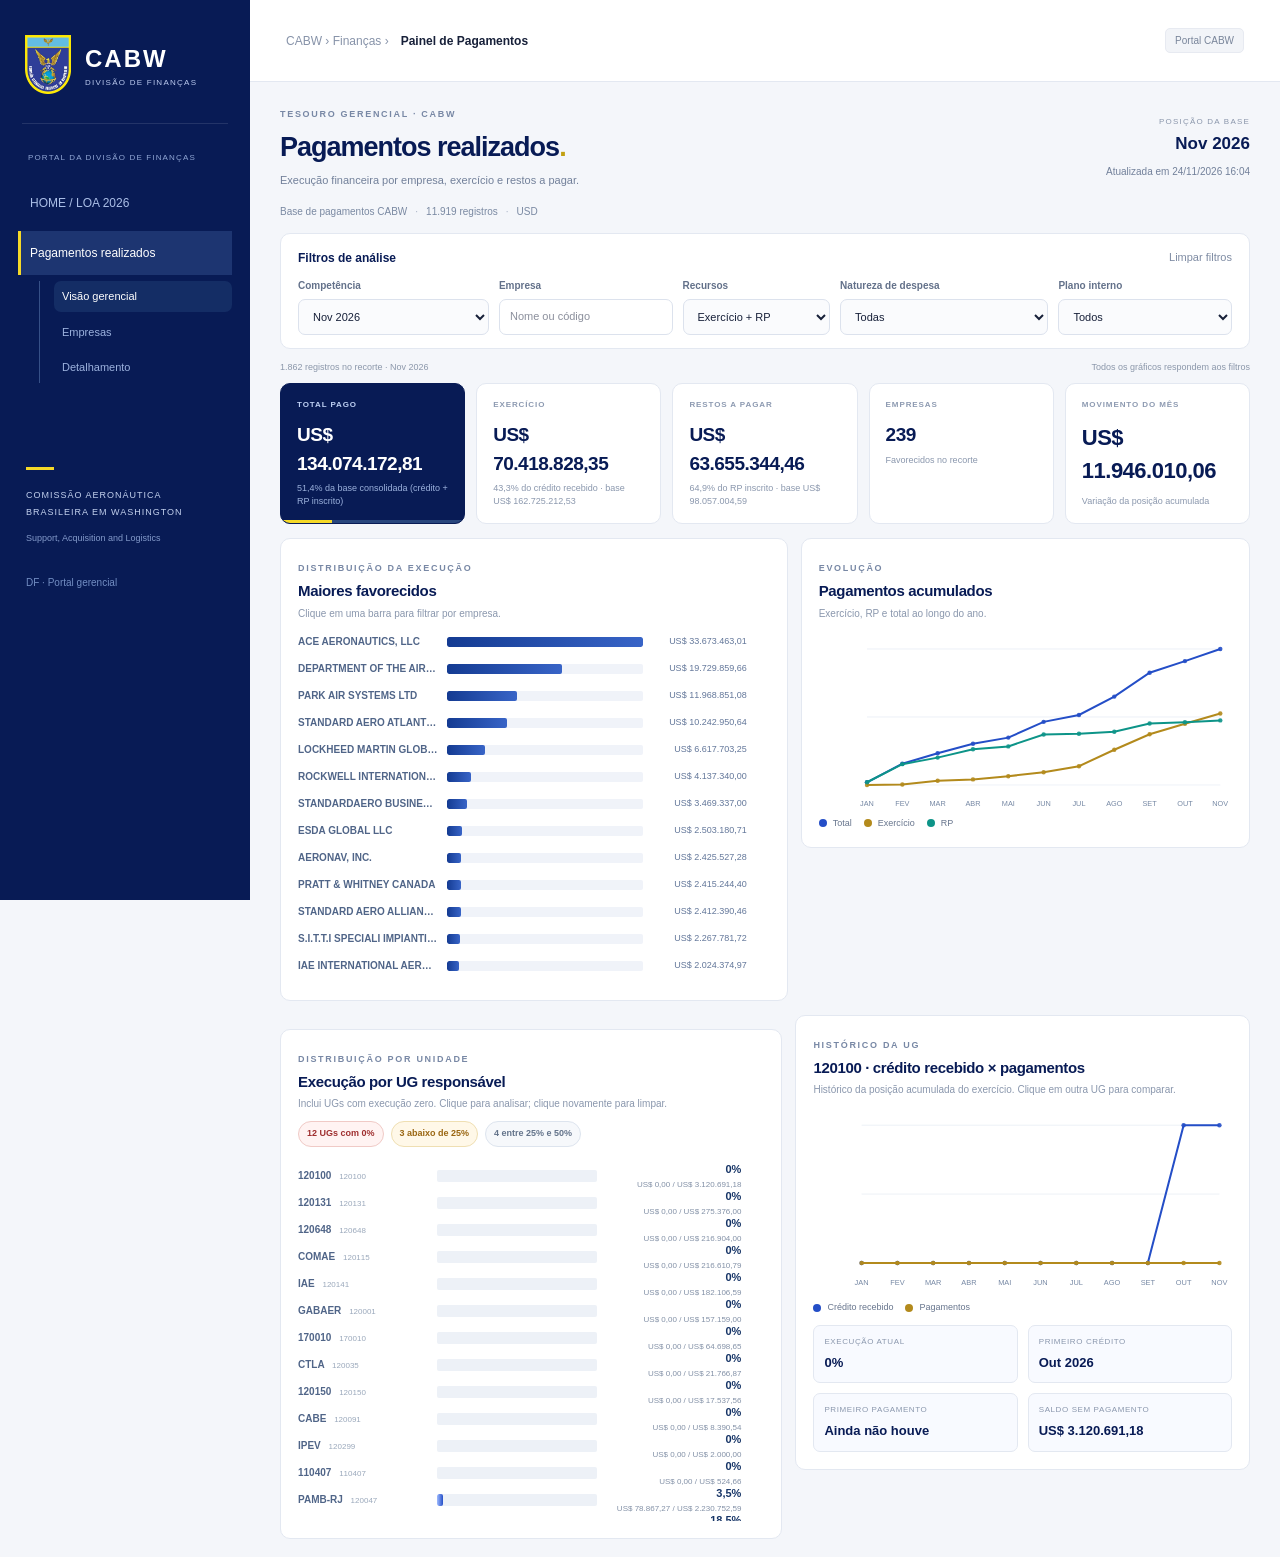
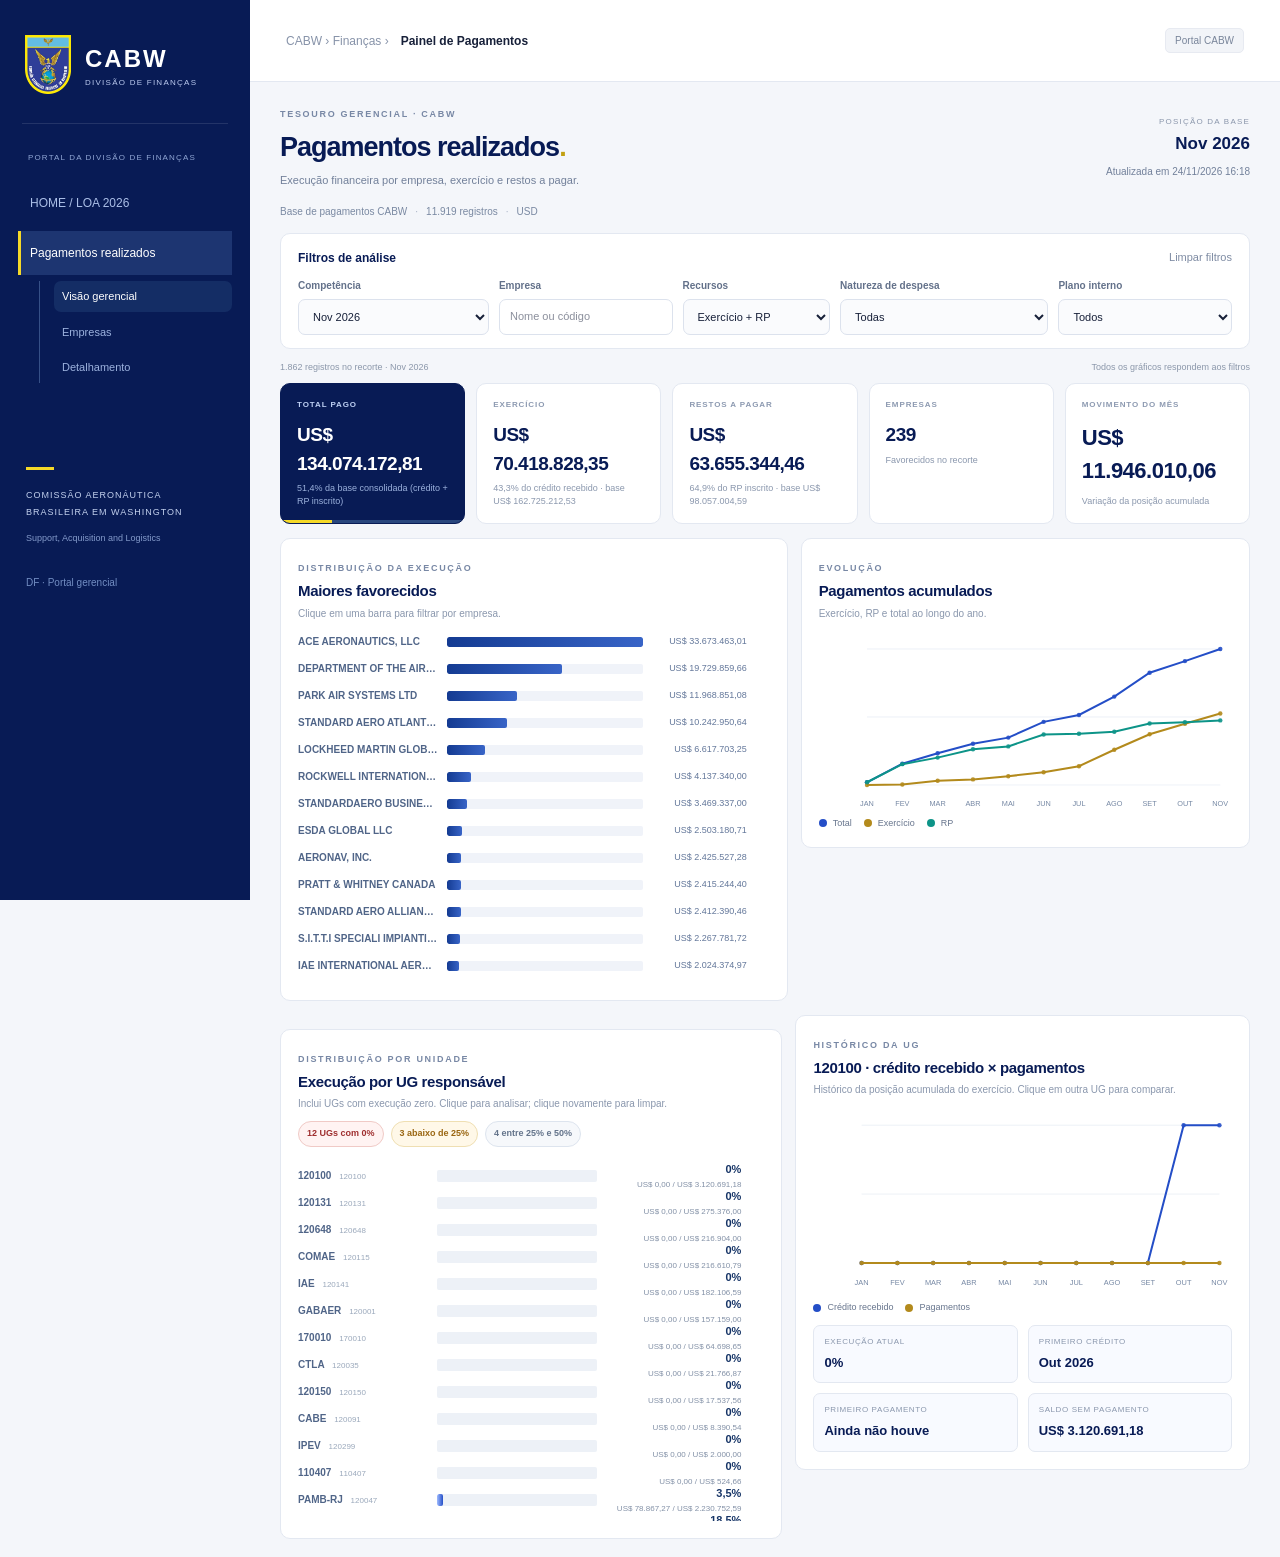
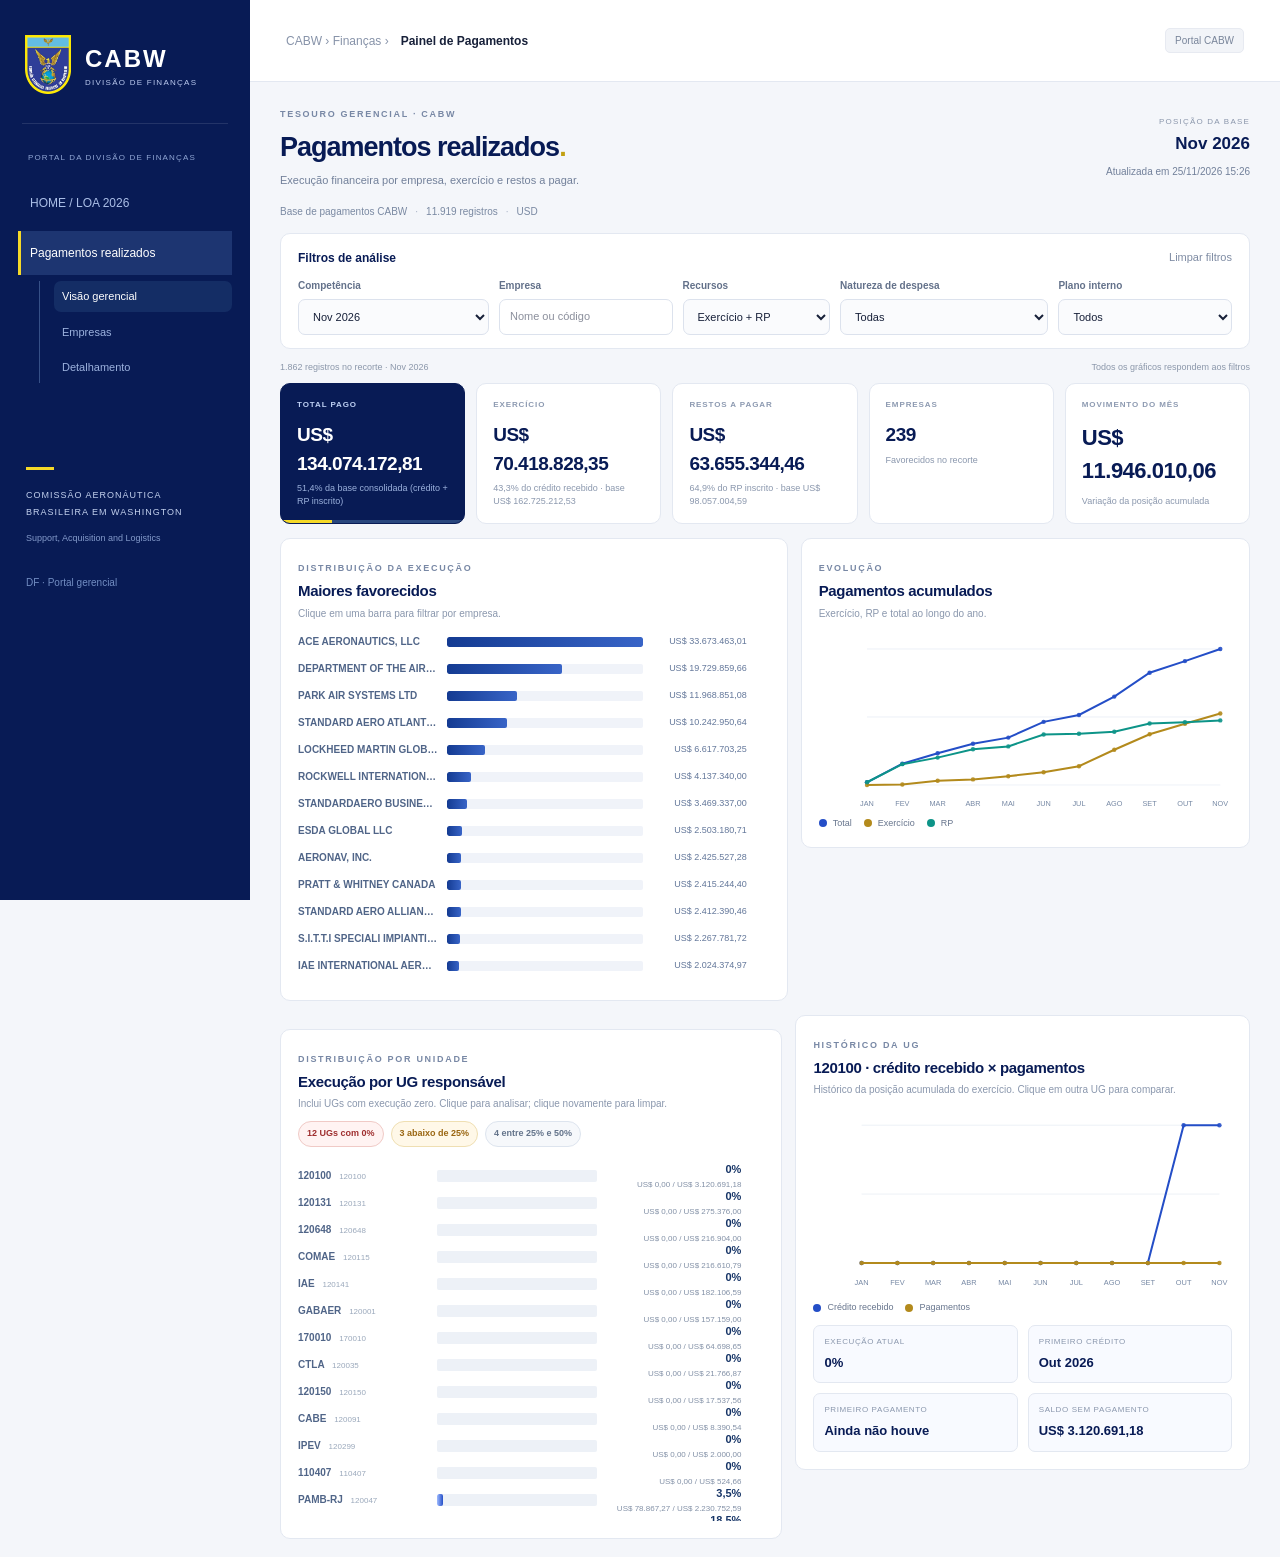
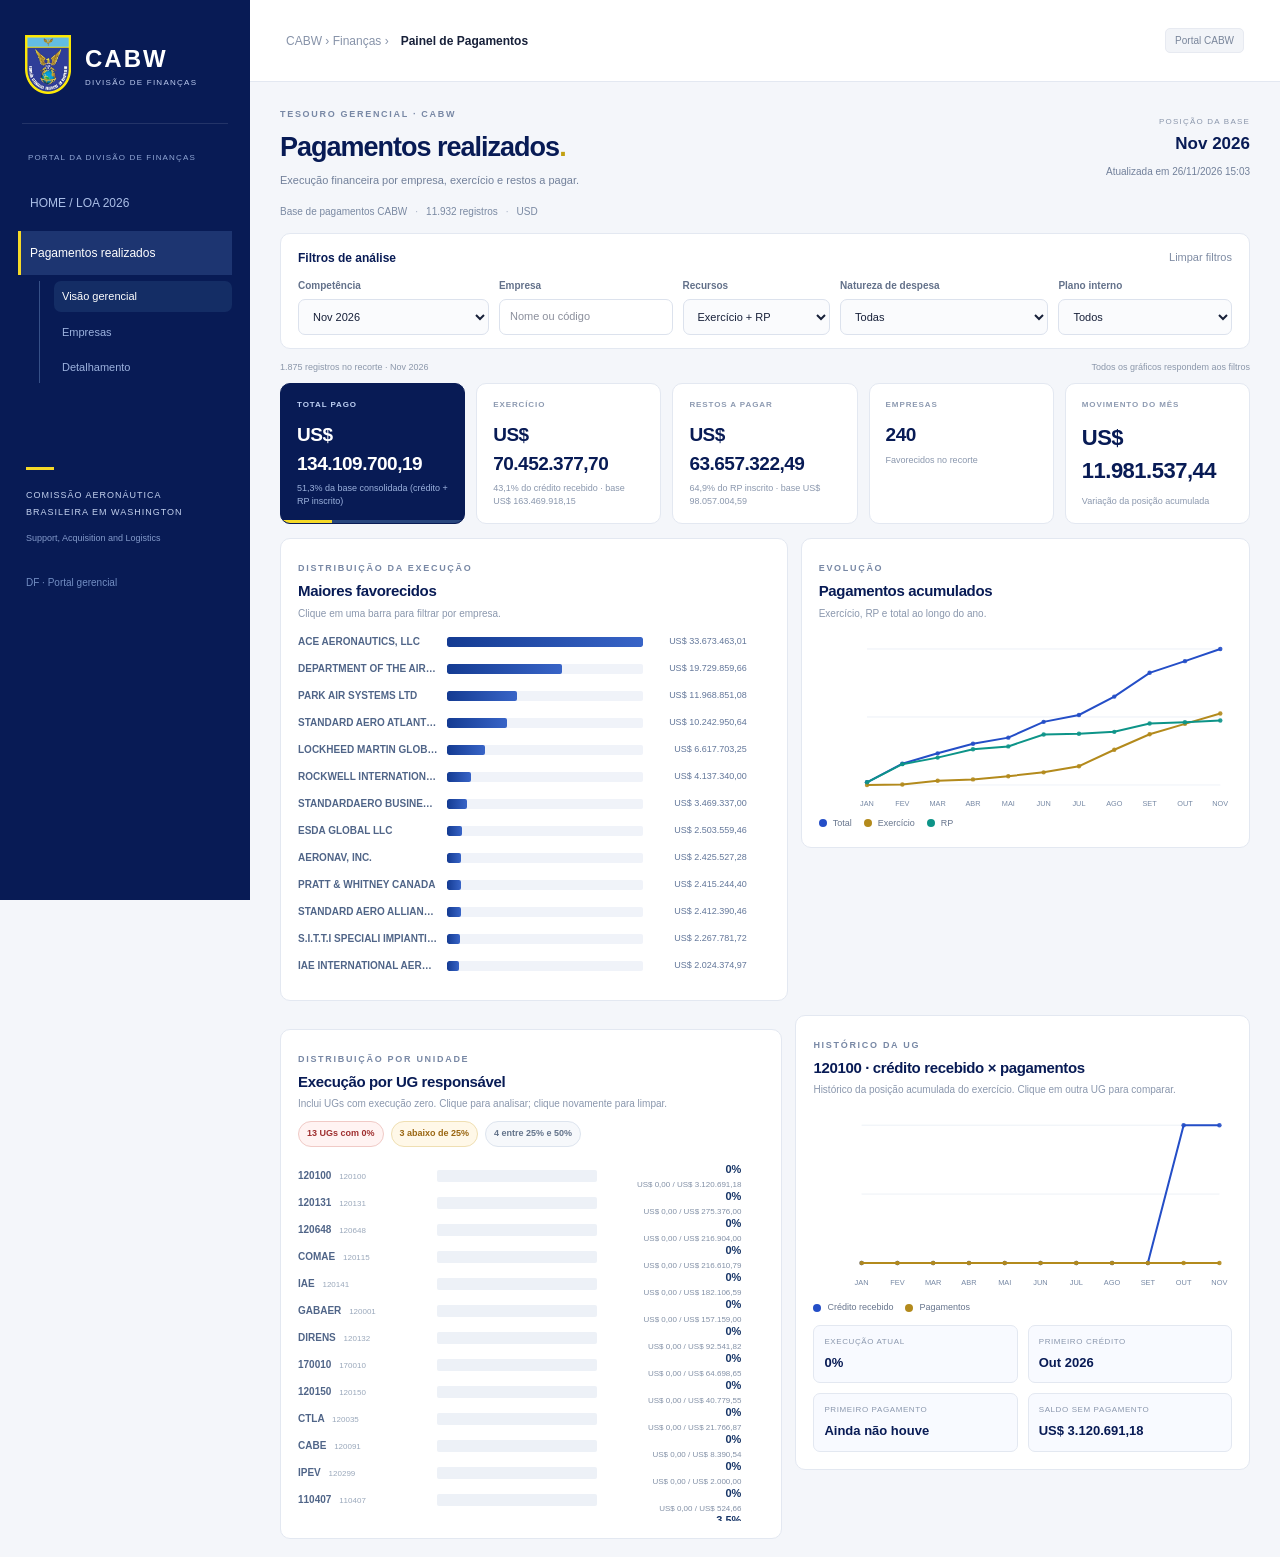
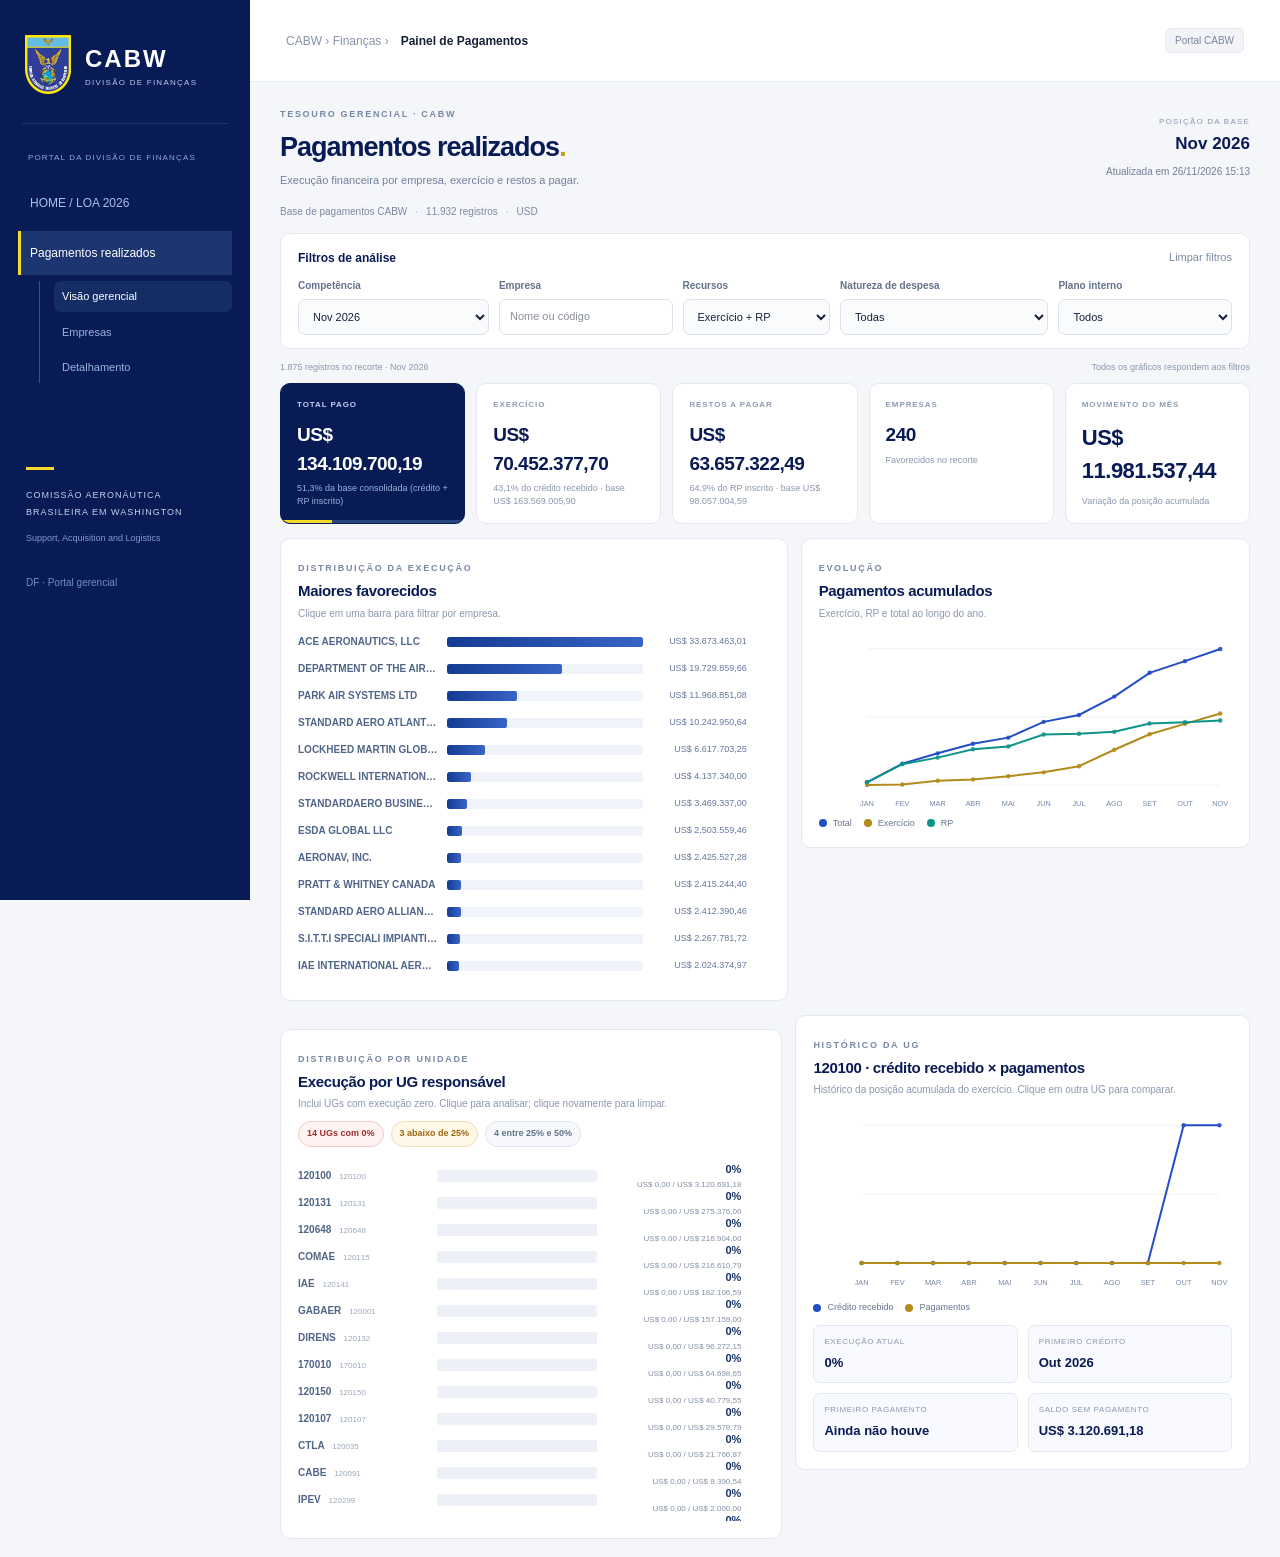
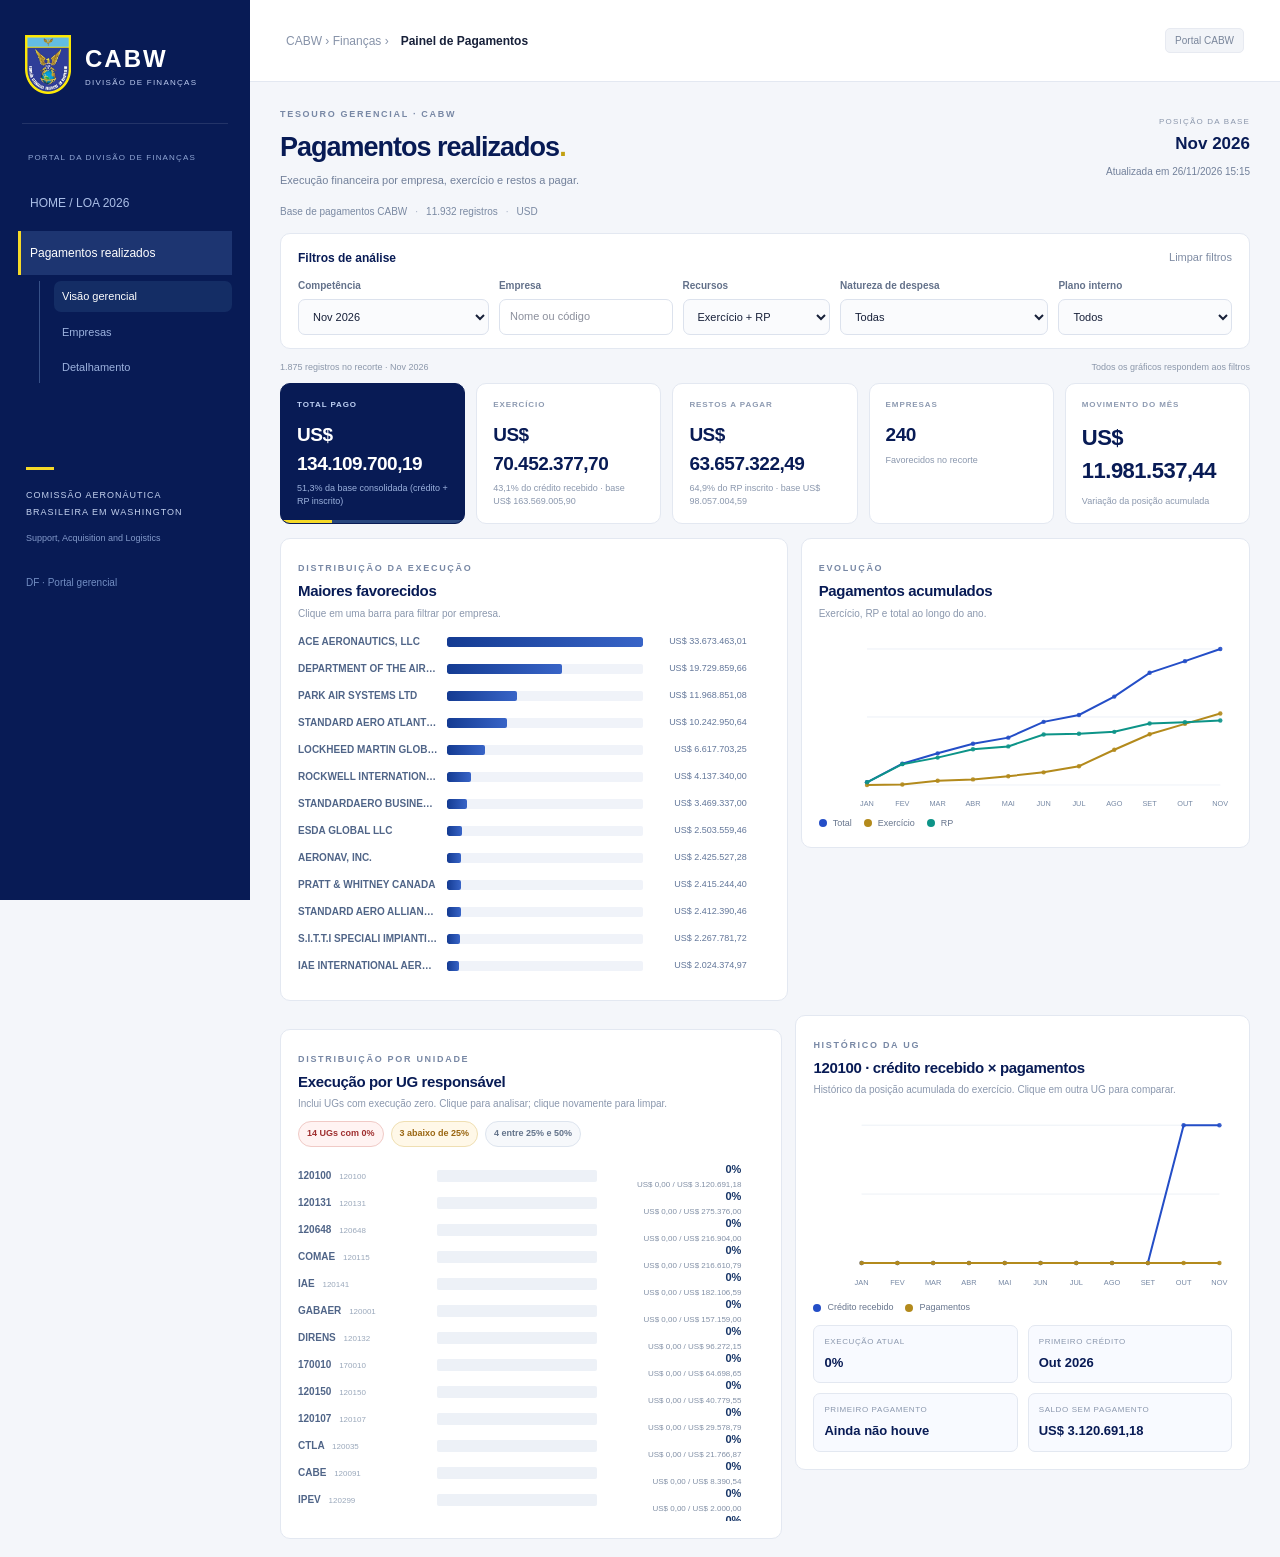
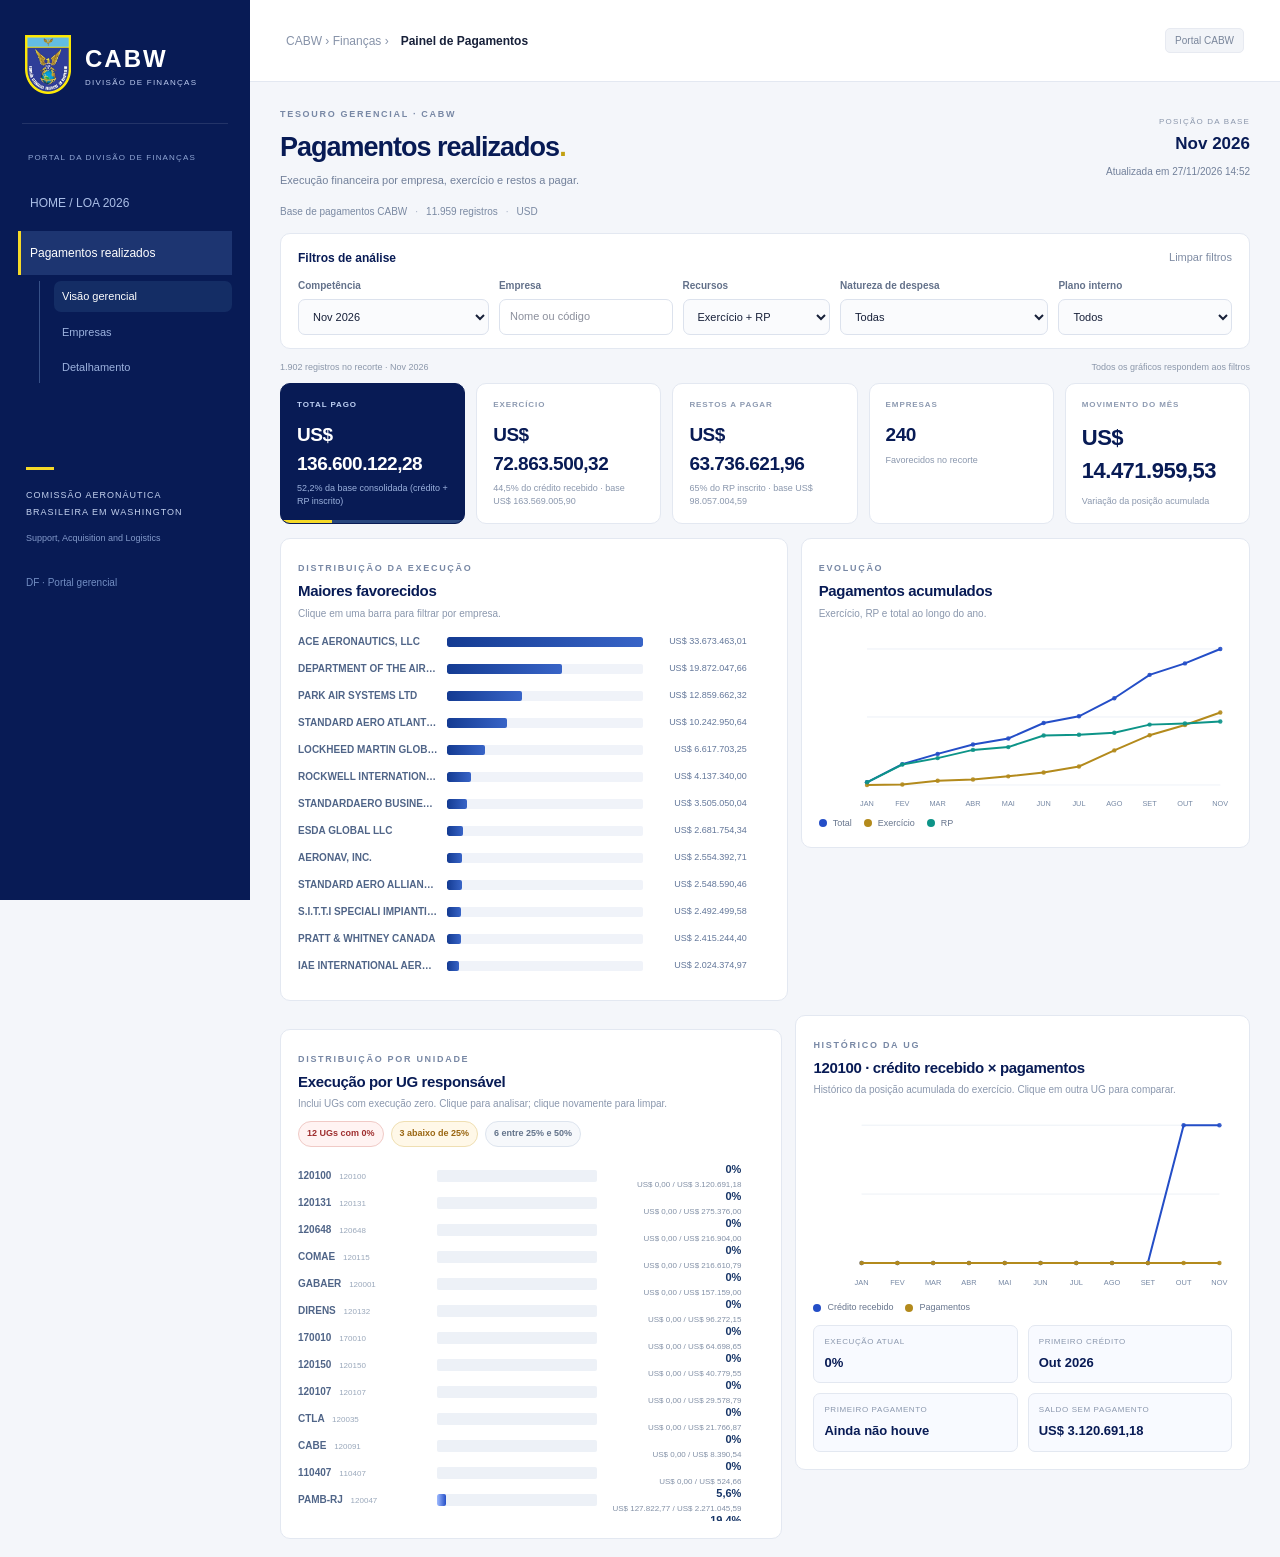
